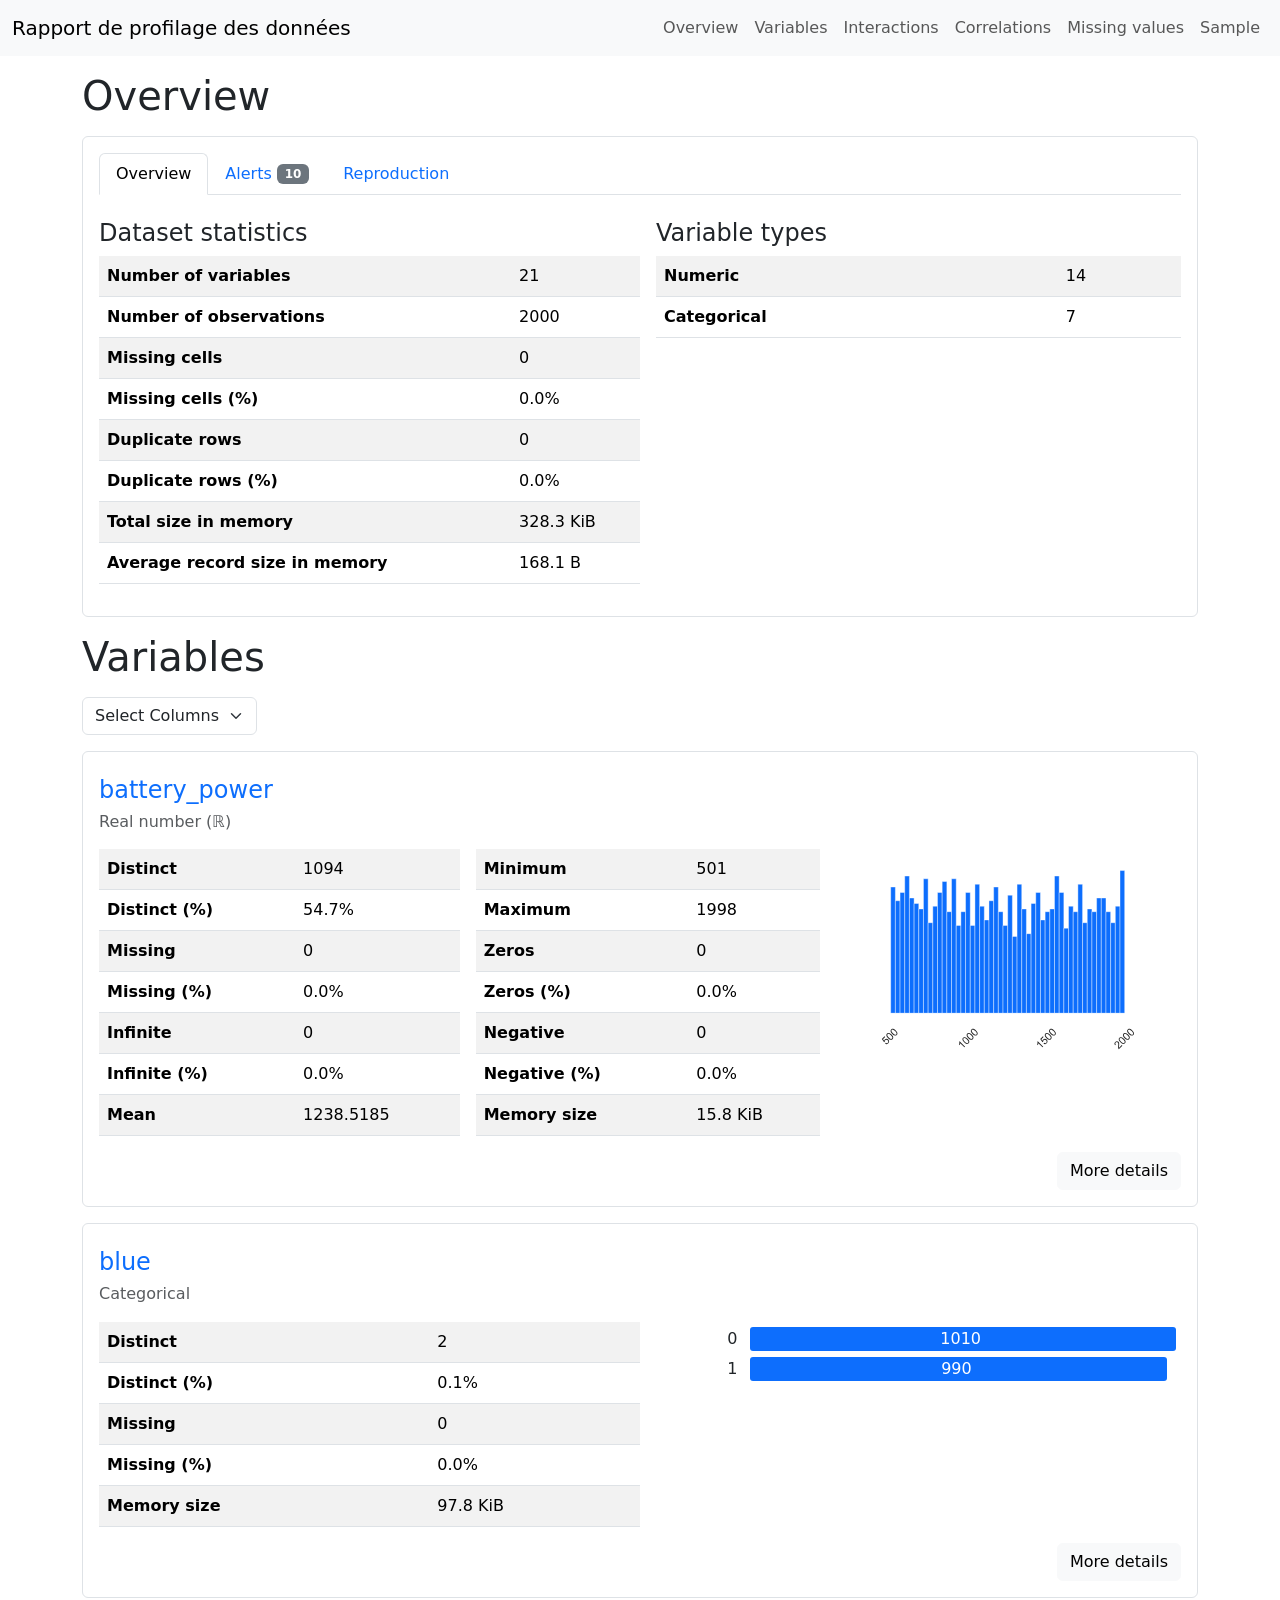
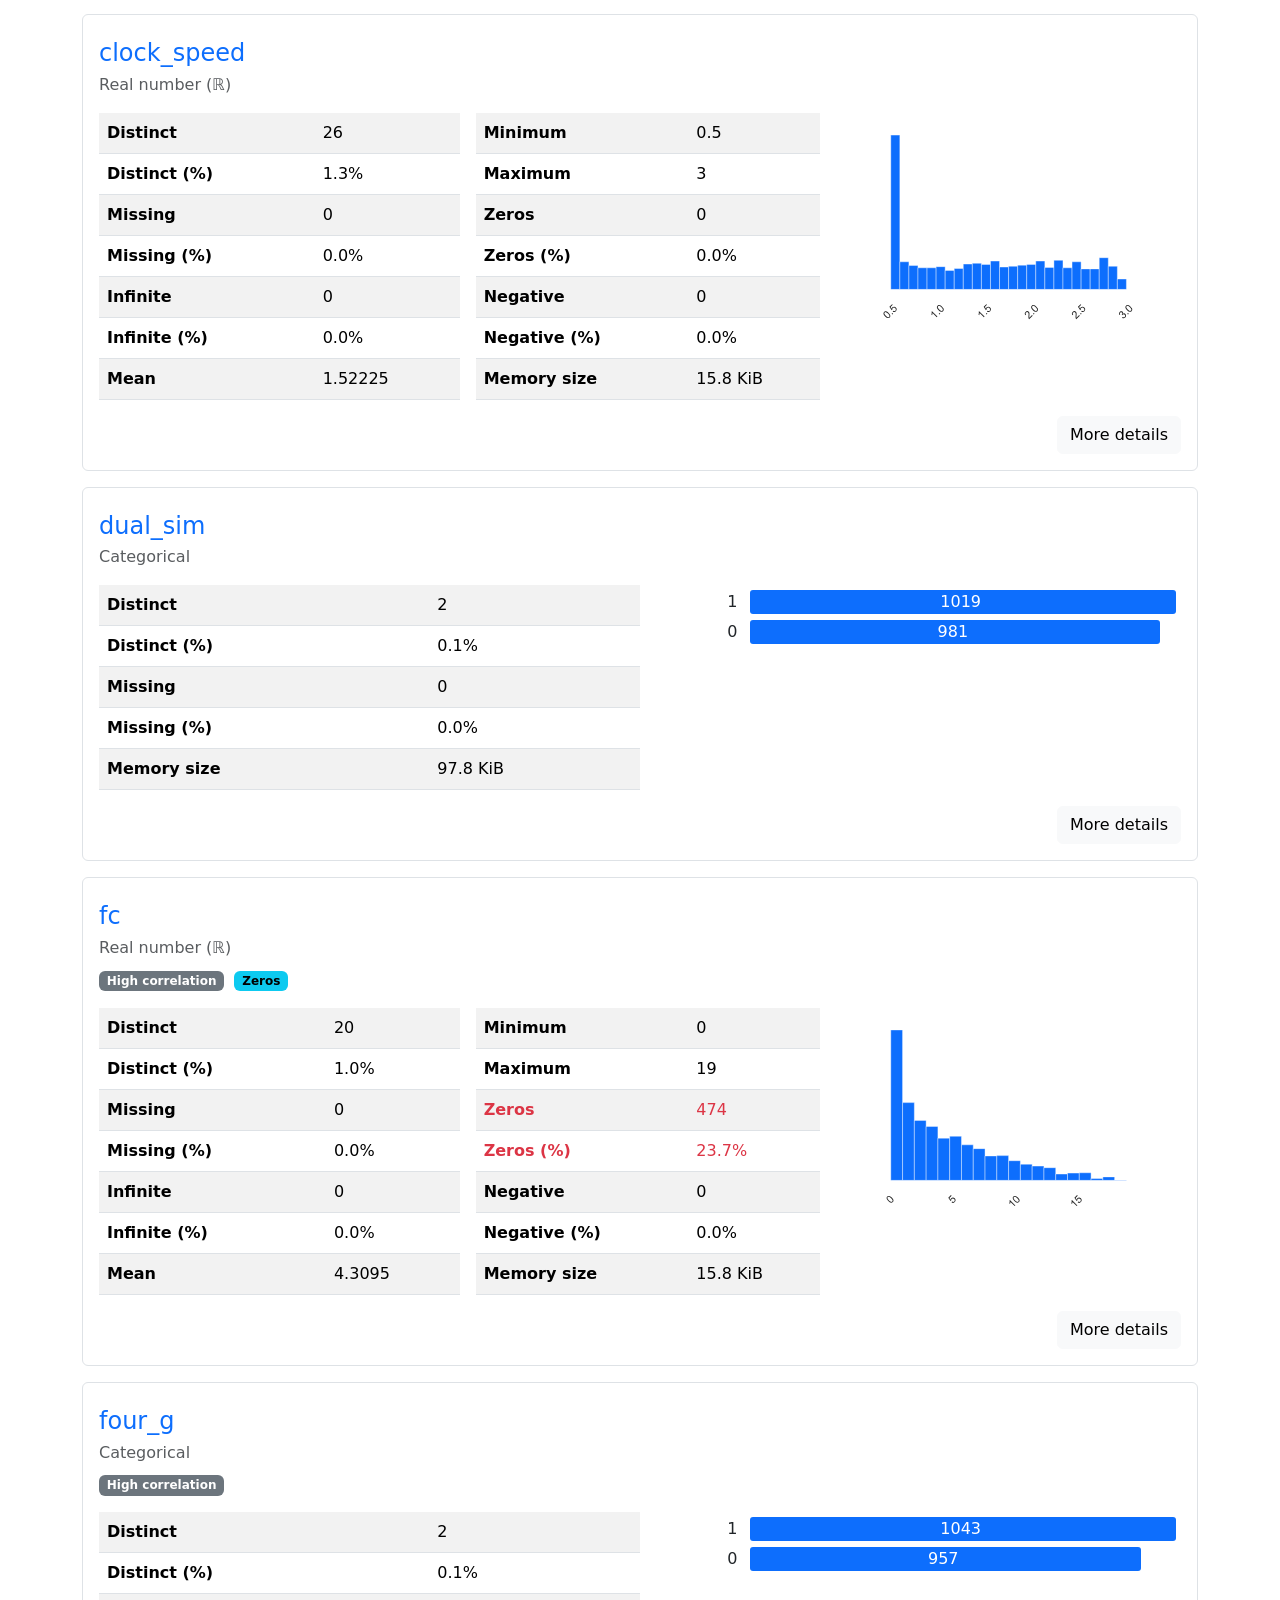
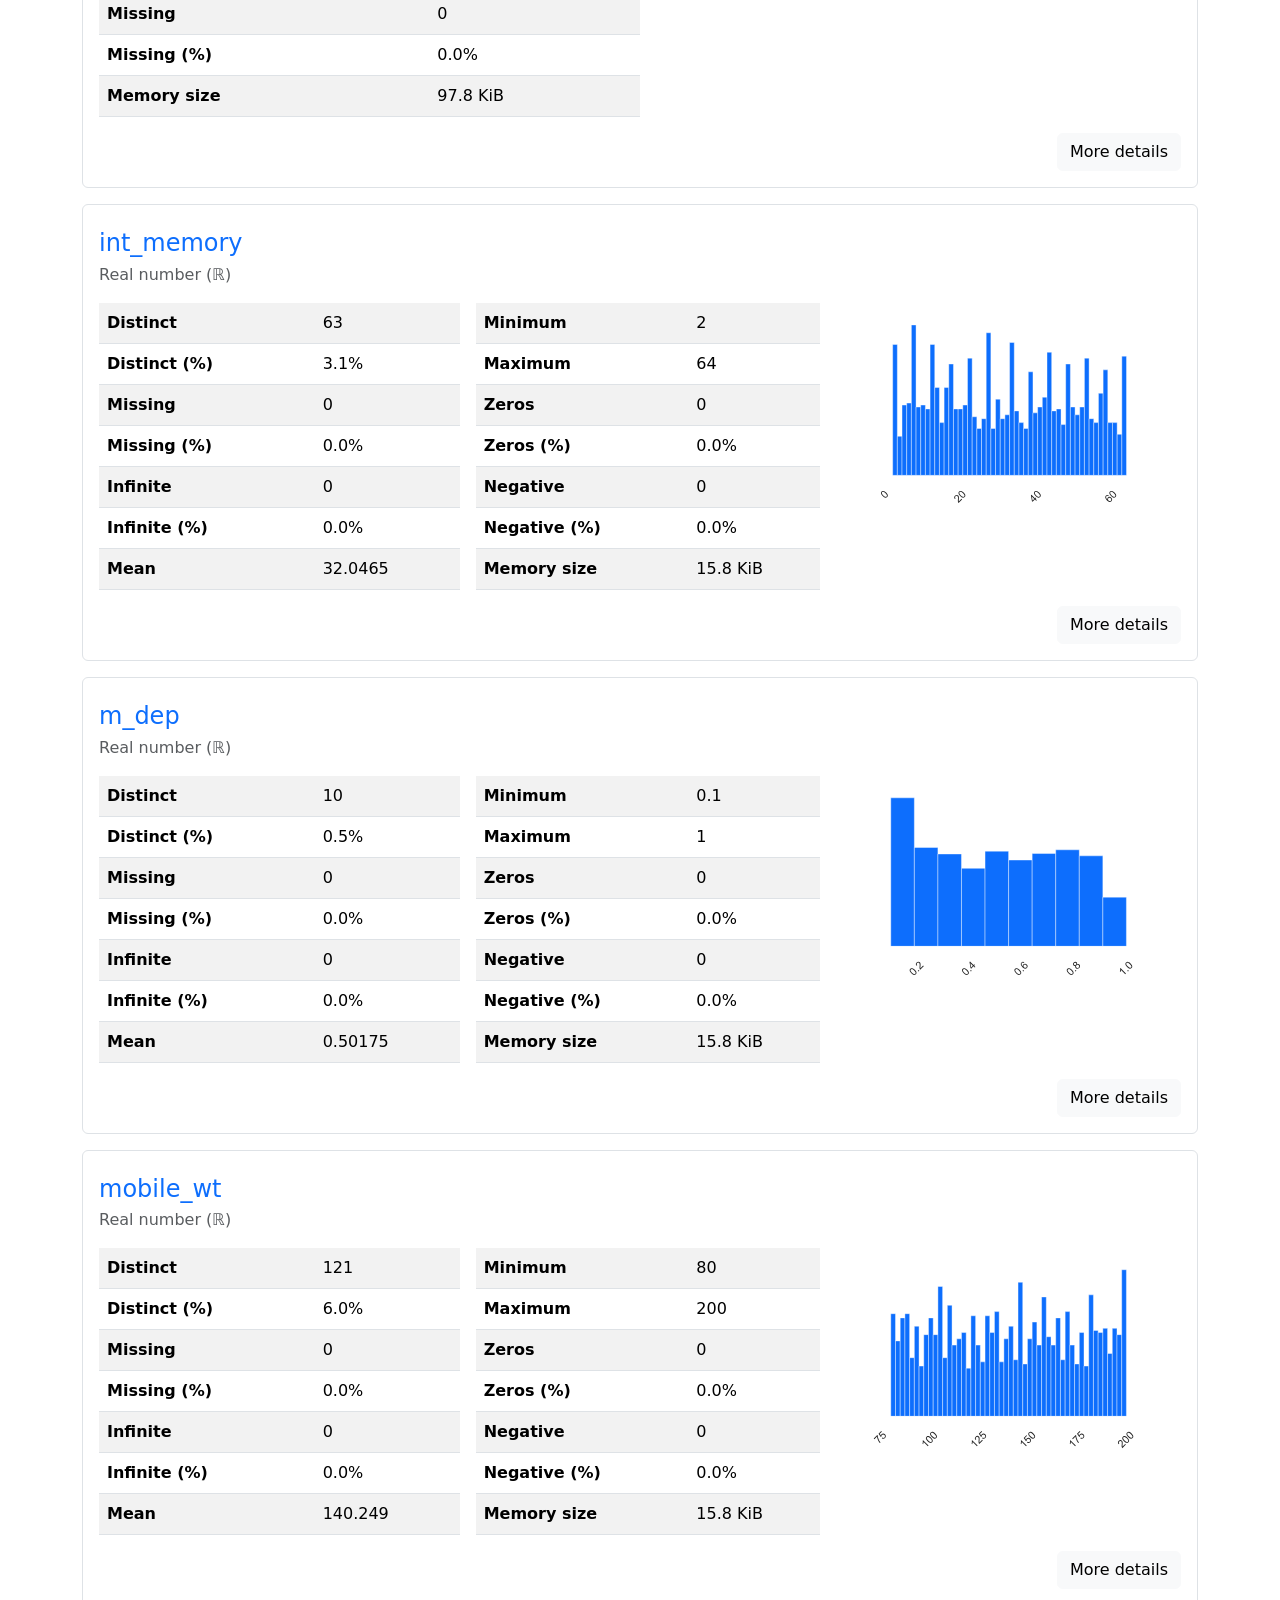
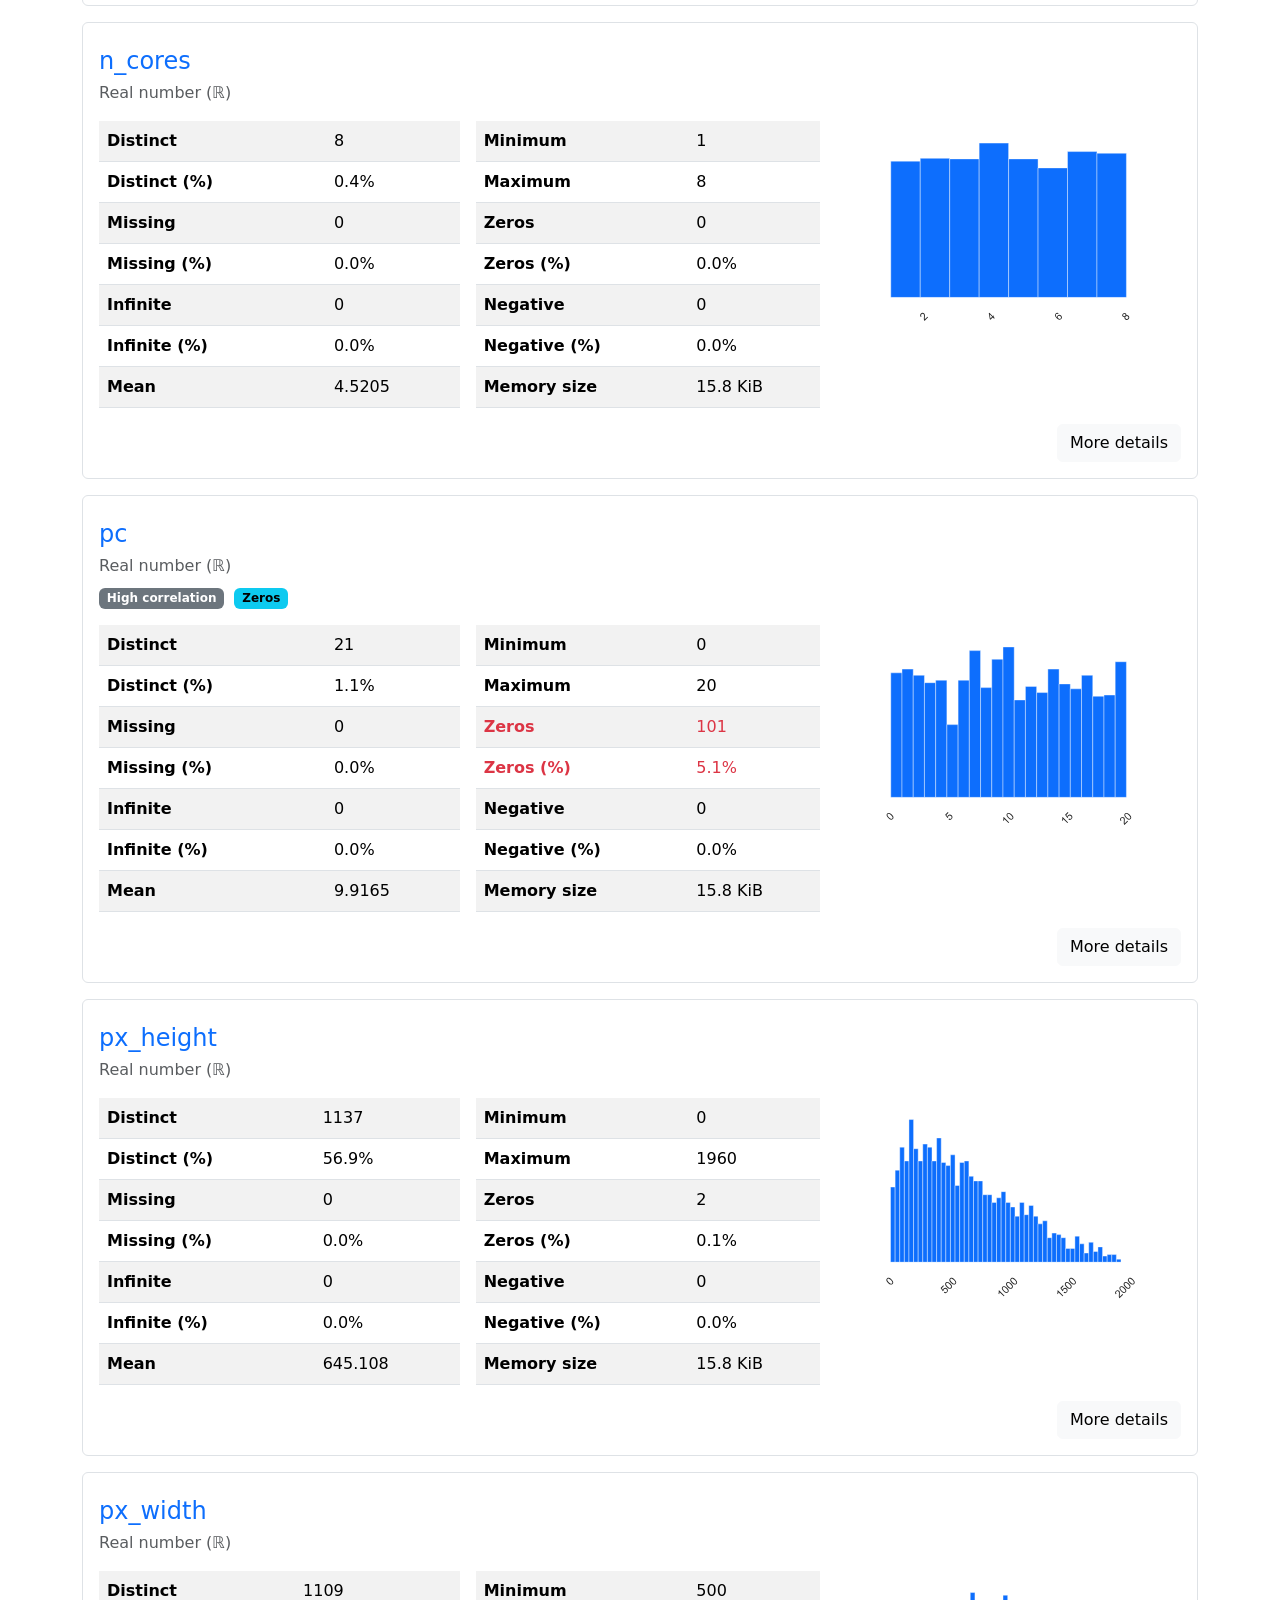
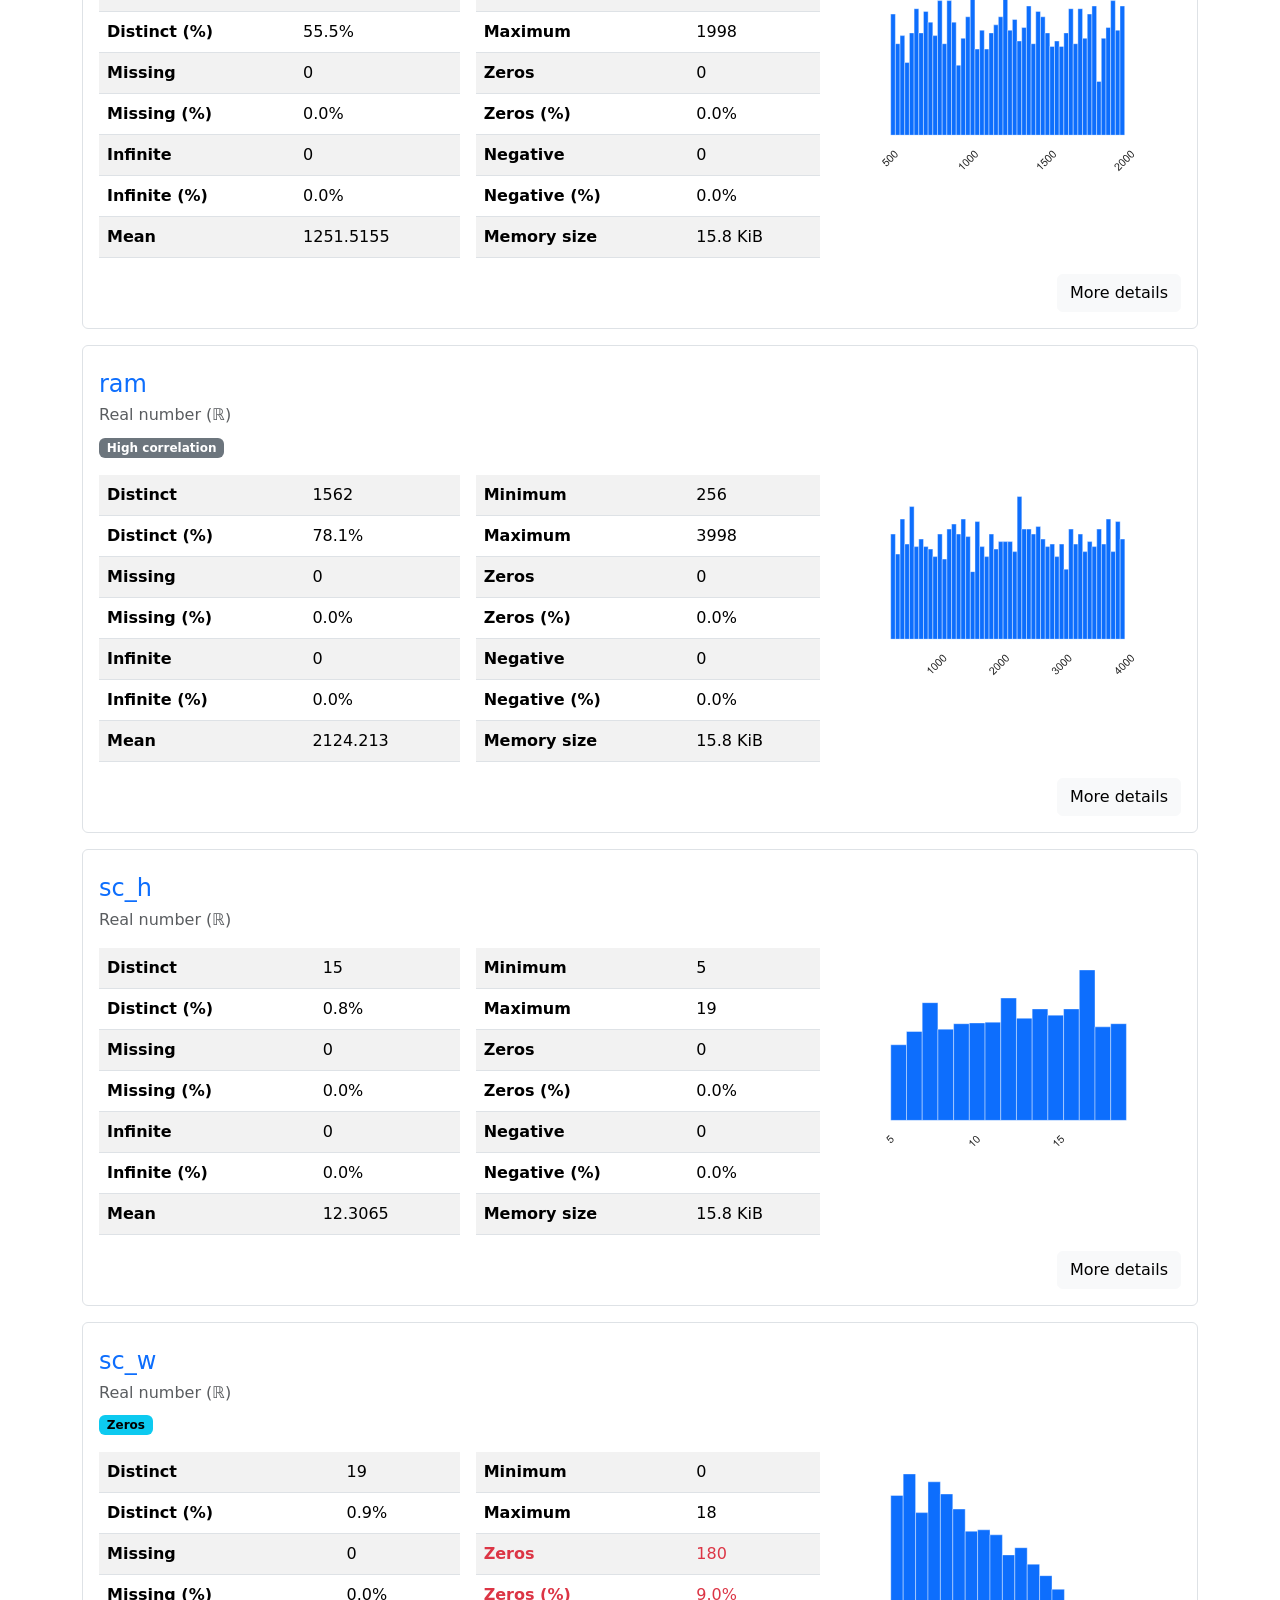
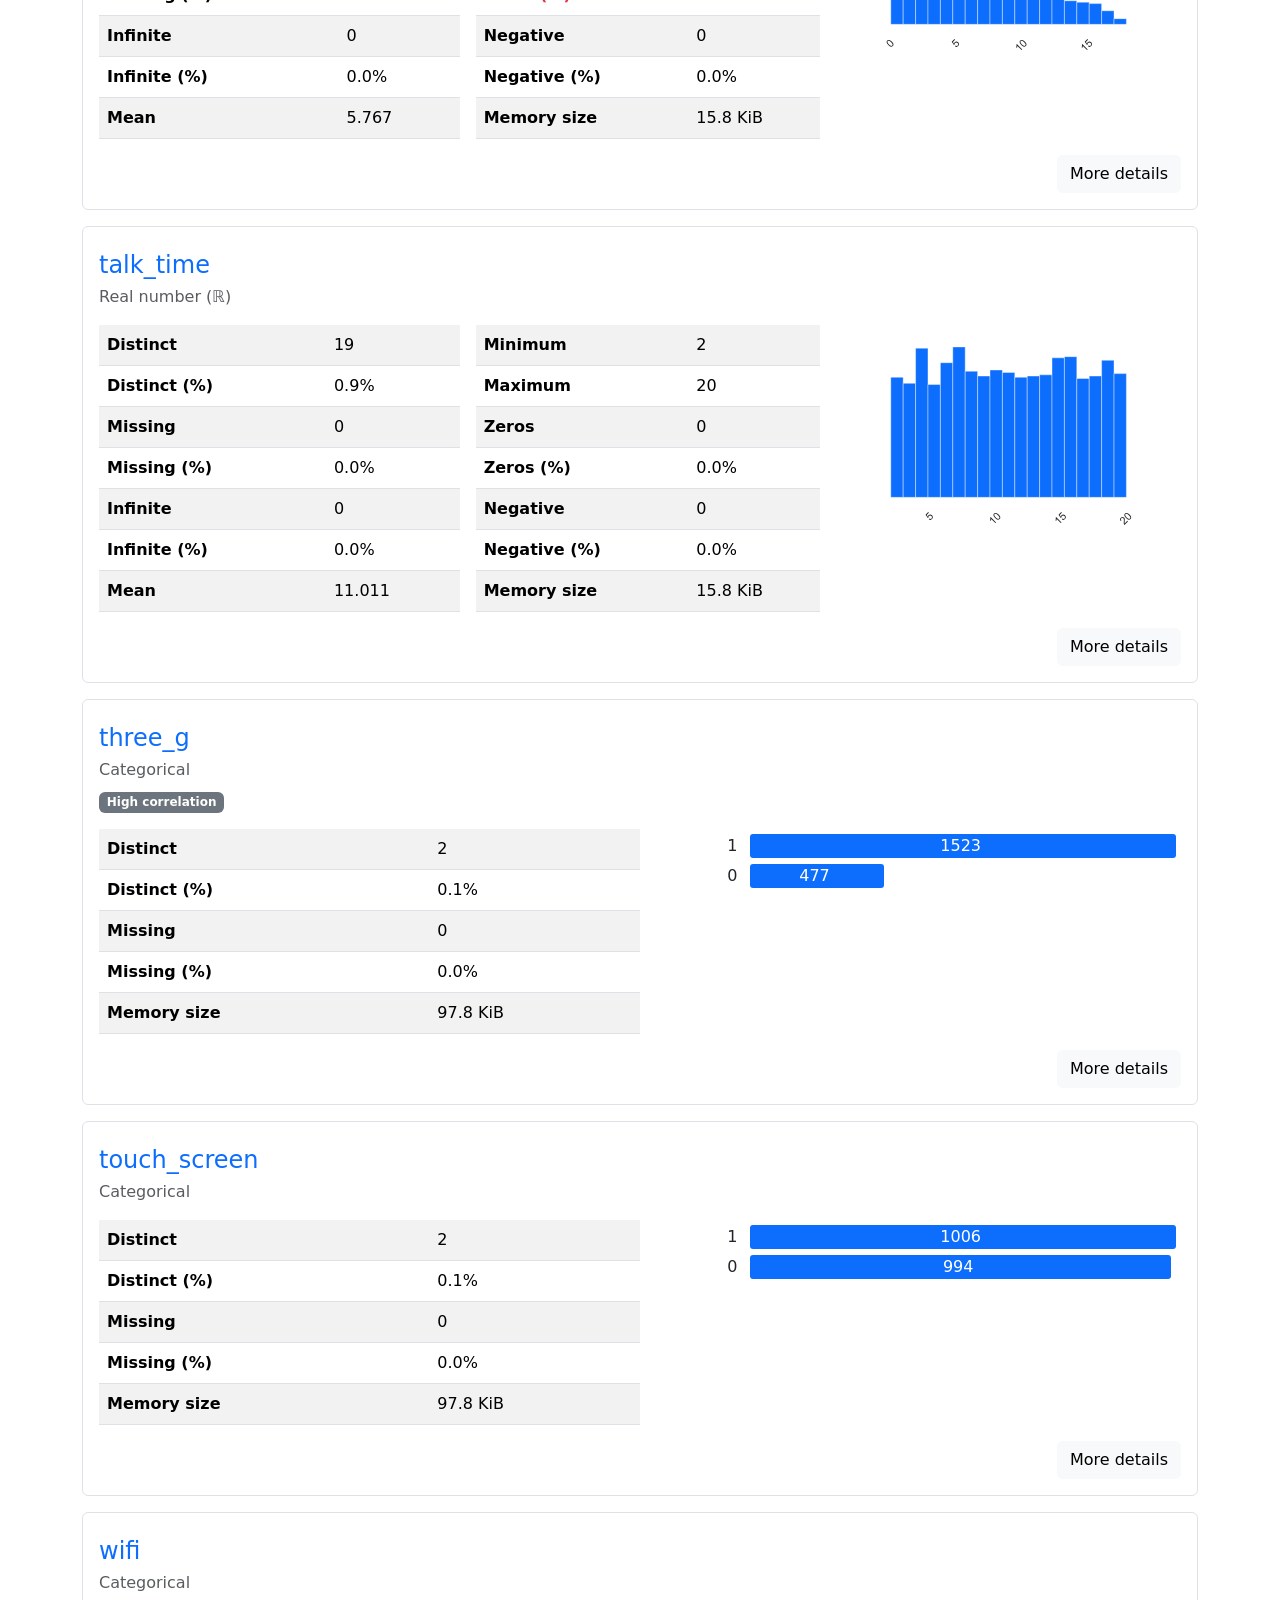
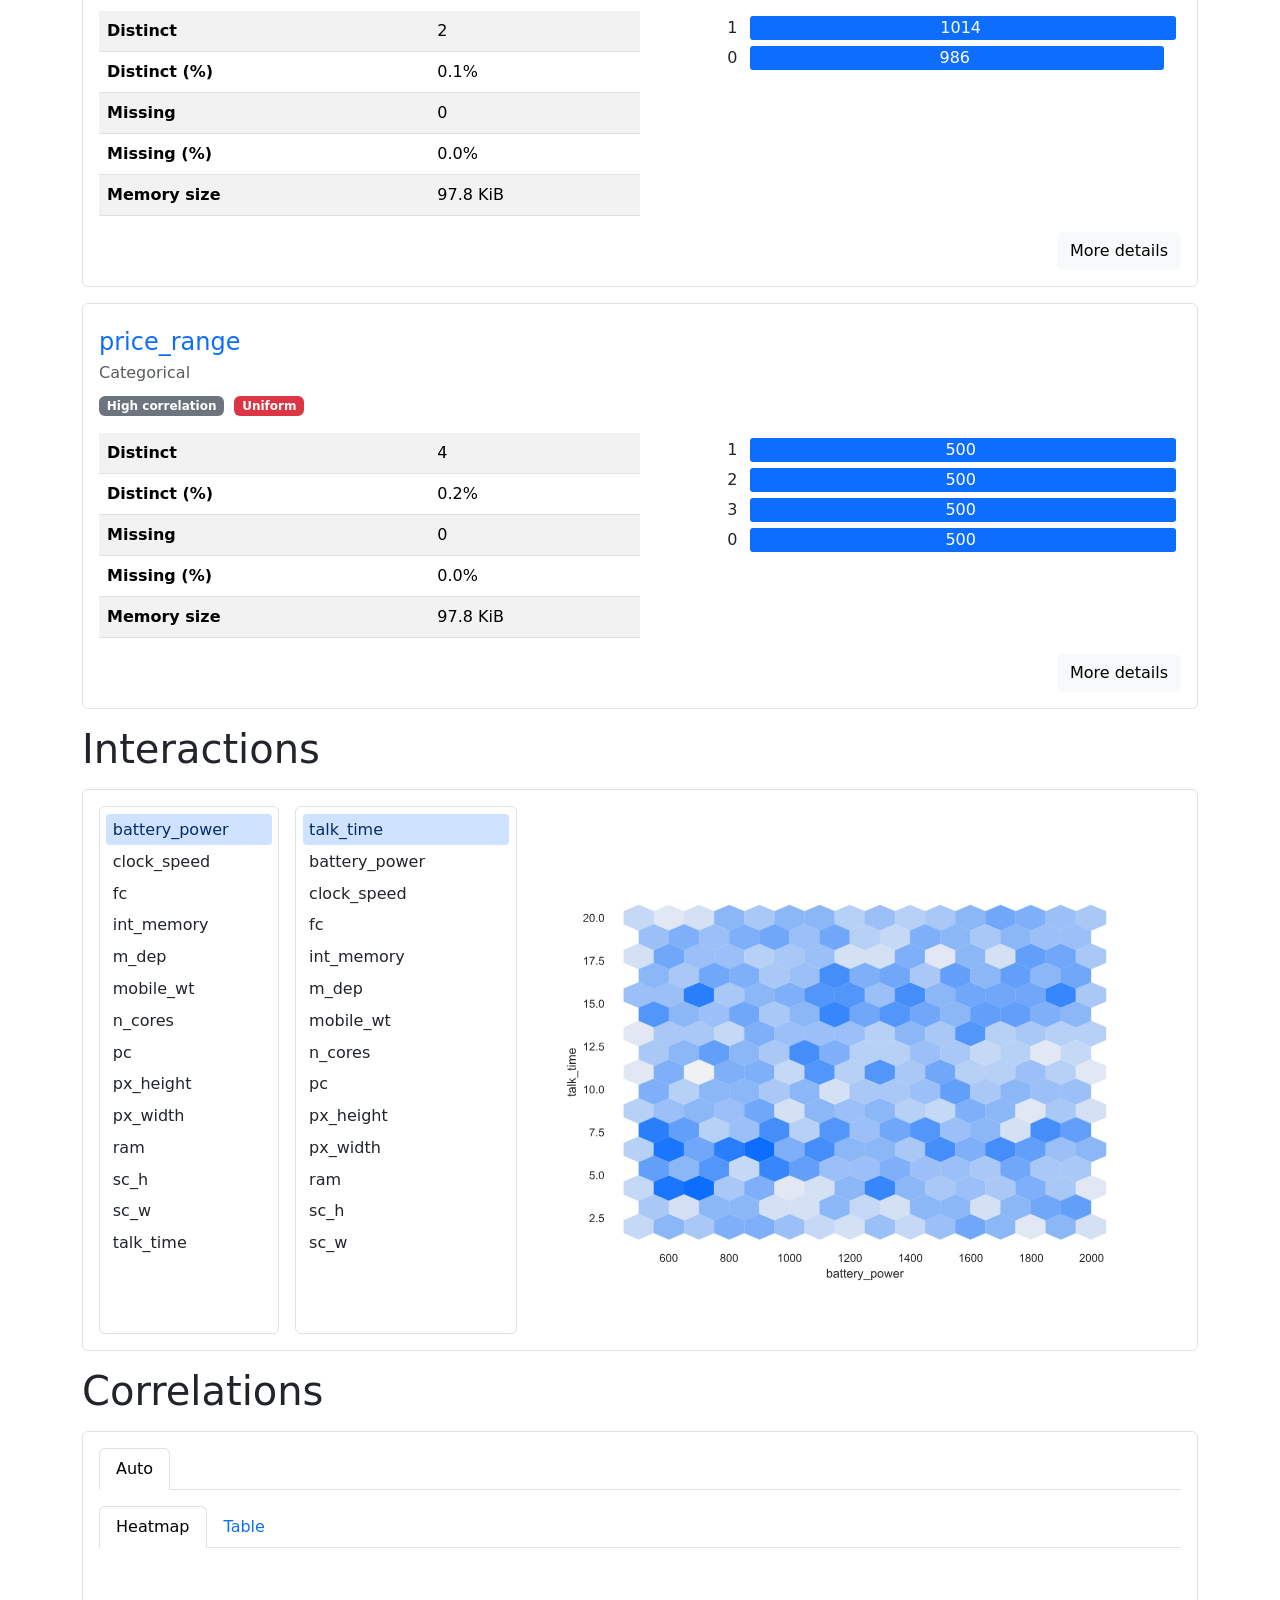
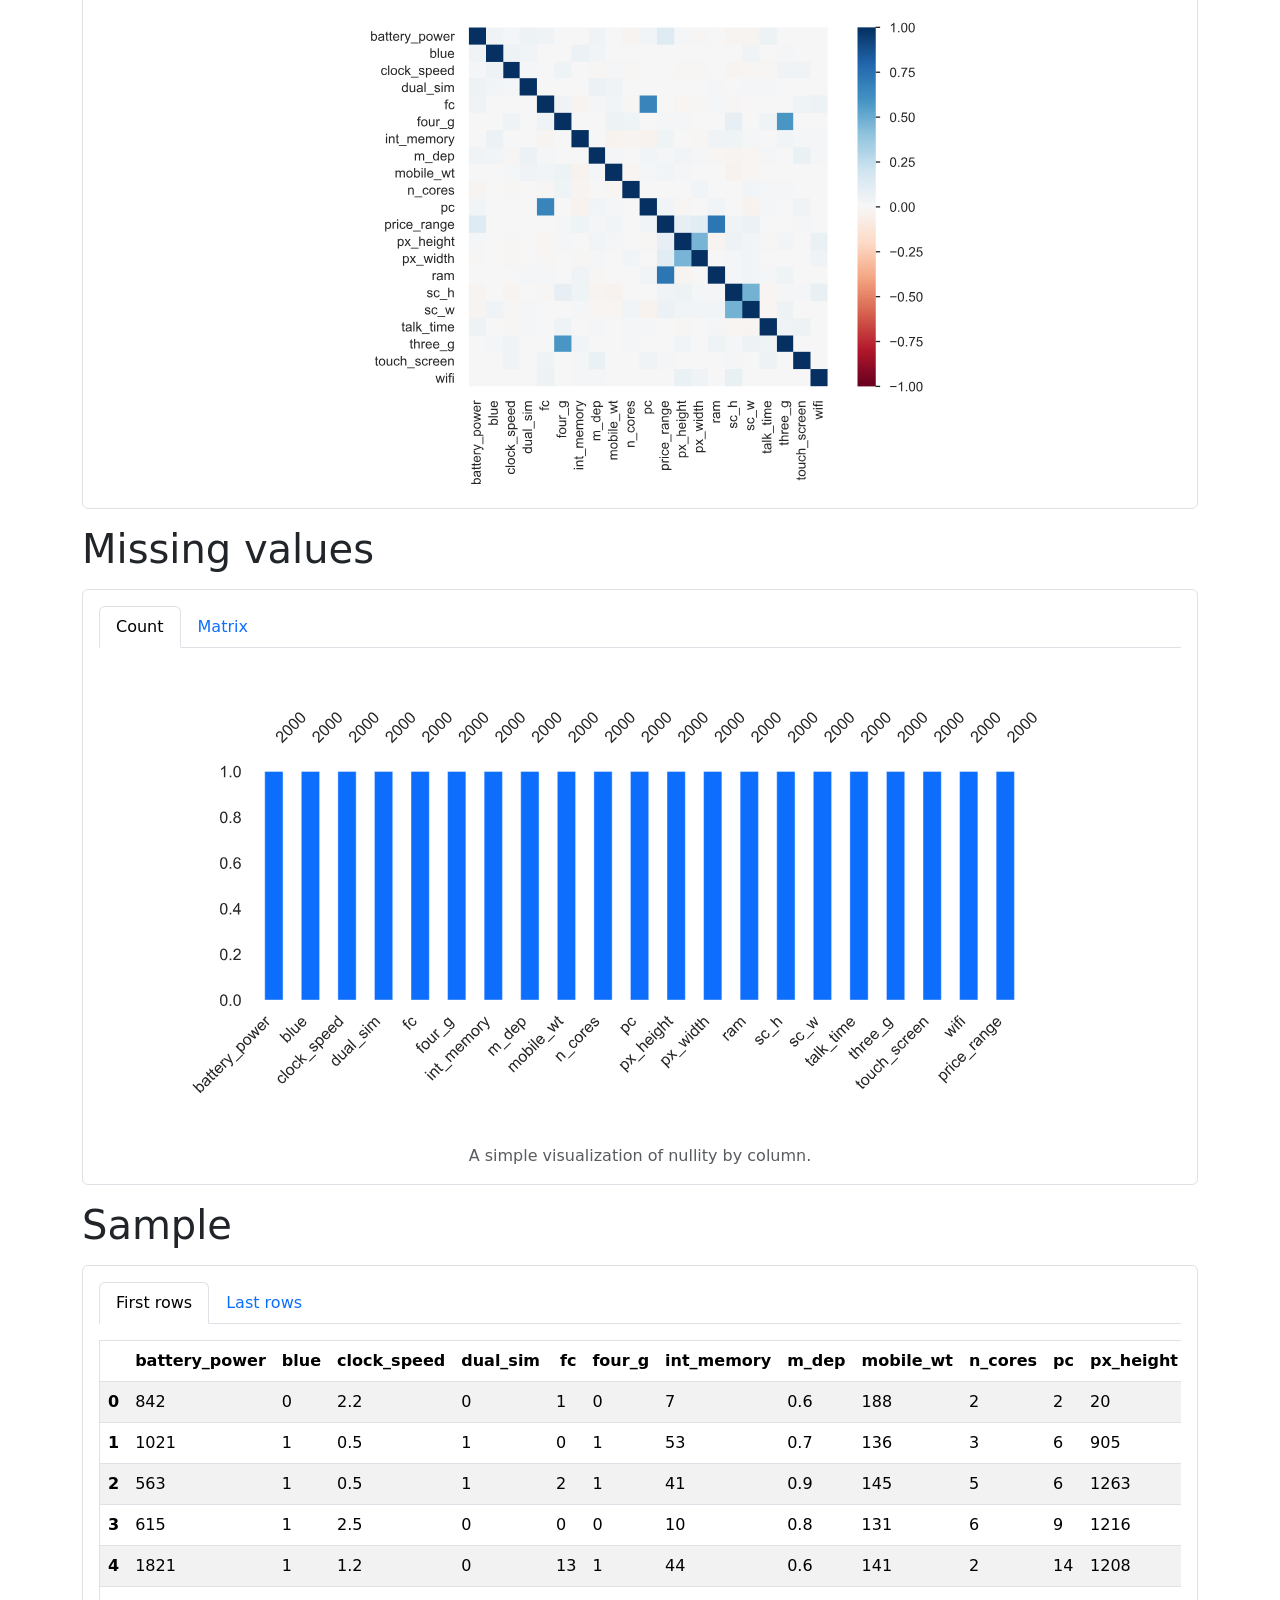
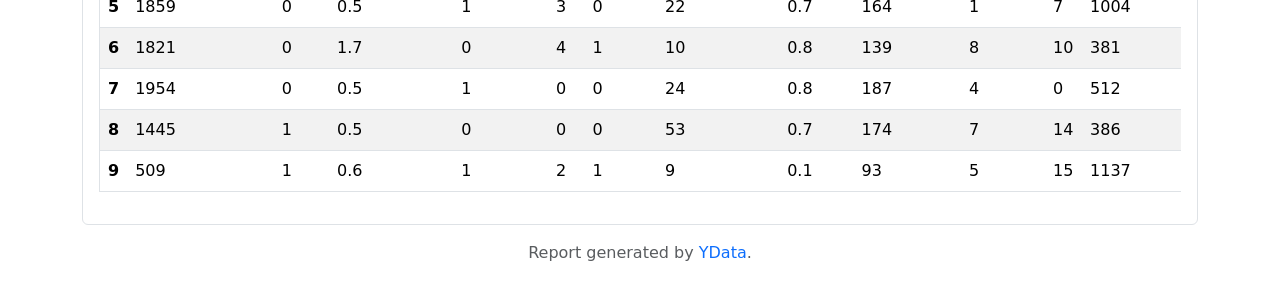
==== app/reports/profiling_report.html @ 9c6d09e3 "first commit" ====
<!doctype html><html lang=en><meta charset=utf-8><meta content="width=device-width,initial-scale=1,shrink-to-fit=no" name=viewport><meta content="Profile report generated by YData! Visit us at https://ydata.ai" name=description><meta content="YData and the open source community." name=author><meta content="YData Profiling v4.20.0" name=generator><meta content=https://github.com/Data-Centric-AI-Community/data-profiling name=url><meta content="2026-11-03 04:59:38.126163" name=date><title>Rapport de profilage des données</title><style>@charset "UTF-8";/*!
 * Bootstrap  v5.3.3 (https://getbootstrap.com/)
 * Copyright 2011-2024 The Bootstrap Authors
 * Licensed under MIT (https://github.com/twbs/bootstrap/blob/main/LICENSE)
 */:root,[data-bs-theme=light]{--bs-blue:#0d6efd;--bs-indigo:#6610f2;--bs-purple:#6f42c1;--bs-pink:#d63384;--bs-red:#dc3545;--bs-orange:#fd7e14;--bs-yellow:#ffc107;--bs-green:#198754;--bs-teal:#20c997;--bs-cyan:#0dcaf0;--bs-black:#000;--bs-white:#fff;--bs-gray:#6c757d;--bs-gray-dark:#343a40;--bs-gray-100:#f8f9fa;--bs-gray-200:#e9ecef;--bs-gray-300:#dee2e6;--bs-gray-400:#ced4da;--bs-gray-500:#adb5bd;--bs-gray-600:#6c757d;--bs-gray-700:#495057;--bs-gray-800:#343a40;--bs-gray-900:#212529;--bs-primary:#0d6efd;--bs-secondary:#6c757d;--bs-success:#198754;--bs-info:#0dcaf0;--bs-warning:#ffc107;--bs-danger:#dc3545;--bs-light:#f8f9fa;--bs-dark:#212529;--bs-primary-rgb:13,110,253;--bs-secondary-rgb:108,117,125;--bs-success-rgb:25,135,84;--bs-info-rgb:13,202,240;--bs-warning-rgb:255,193,7;--bs-danger-rgb:220,53,69;--bs-light-rgb:248,249,250;--bs-dark-rgb:33,37,41;--bs-primary-text-emphasis:#052c65;--bs-secondary-text-emphasis:#2b2f32;--bs-success-text-emphasis:#0a3622;--bs-info-text-emphasis:#055160;--bs-warning-text-emphasis:#664d03;--bs-danger-text-emphasis:#58151c;--bs-light-text-emphasis:#495057;--bs-dark-text-emphasis:#495057;--bs-primary-bg-subtle:#cfe2ff;--bs-secondary-bg-subtle:#e2e3e5;--bs-success-bg-subtle:#d1e7dd;--bs-info-bg-subtle:#cff4fc;--bs-warning-bg-subtle:#fff3cd;--bs-danger-bg-subtle:#f8d7da;--bs-light-bg-subtle:#fcfcfd;--bs-dark-bg-subtle:#ced4da;--bs-primary-border-subtle:#9ec5fe;--bs-secondary-border-subtle:#c4c8cb;--bs-success-border-subtle:#a3cfbb;--bs-info-border-subtle:#9eeaf9;--bs-warning-border-subtle:#ffe69c;--bs-danger-border-subtle:#f1aeb5;--bs-light-border-subtle:#e9ecef;--bs-dark-border-subtle:#adb5bd;--bs-white-rgb:255,255,255;--bs-black-rgb:0,0,0;--bs-font-sans-serif:system-ui,-apple-system,"Segoe UI",Roboto,"Helvetica Neue","Noto Sans","Liberation Sans",Arial,sans-serif,"Apple Color Emoji","Segoe UI Emoji","Segoe UI Symbol","Noto Color Emoji";--bs-font-monospace:SFMono-Regular,Menlo,Monaco,Consolas,"Liberation Mono","Courier New",monospace;--bs-gradient:linear-gradient(180deg, rgba(255, 255, 255, 0.15), rgba(255, 255, 255, 0));--bs-body-font-family:var(--bs-font-sans-serif);--bs-body-font-size:1rem;--bs-body-font-weight:400;--bs-body-line-height:1.5;--bs-body-color:#212529;--bs-body-color-rgb:33,37,41;--bs-body-bg:#fff;--bs-body-bg-rgb:255,255,255;--bs-emphasis-color:#000;--bs-emphasis-color-rgb:0,0,0;--bs-secondary-color:rgba(33, 37, 41, 0.75);--bs-secondary-color-rgb:33,37,41;--bs-secondary-bg:#e9ecef;--bs-secondary-bg-rgb:233,236,239;--bs-tertiary-color:rgba(33, 37, 41, 0.5);--bs-tertiary-color-rgb:33,37,41;--bs-tertiary-bg:#f8f9fa;--bs-tertiary-bg-rgb:248,249,250;--bs-heading-color:inherit;--bs-link-color:#0d6efd;--bs-link-color-rgb:13,110,253;--bs-link-decoration:underline;--bs-link-hover-color:#0a58ca;--bs-link-hover-color-rgb:10,88,202;--bs-code-color:#d63384;--bs-highlight-color:#212529;--bs-highlight-bg:#fff3cd;--bs-border-width:1px;--bs-border-style:solid;--bs-border-color:#dee2e6;--bs-border-color-translucent:rgba(0, 0, 0, 0.175);--bs-border-radius:0.375rem;--bs-border-radius-sm:0.25rem;--bs-border-radius-lg:0.5rem;--bs-border-radius-xl:1rem;--bs-border-radius-xxl:2rem;--bs-border-radius-2xl:var(--bs-border-radius-xxl);--bs-border-radius-pill:50rem;--bs-box-shadow:0 0.5rem 1rem rgba(0, 0, 0, 0.15);--bs-box-shadow-sm:0 0.125rem 0.25rem rgba(0, 0, 0, 0.075);--bs-box-shadow-lg:0 1rem 3rem rgba(0, 0, 0, 0.175);--bs-box-shadow-inset:inset 0 1px 2px rgba(0, 0, 0, 0.075);--bs-focus-ring-width:0.25rem;--bs-focus-ring-opacity:0.25;--bs-focus-ring-color:rgba(13, 110, 253, 0.25);--bs-form-valid-color:#198754;--bs-form-valid-border-color:#198754;--bs-form-invalid-color:#dc3545;--bs-form-invalid-border-color:#dc3545}[data-bs-theme=dark]{color-scheme:dark;--bs-body-color:#dee2e6;--bs-body-color-rgb:222,226,230;--bs-body-bg:#212529;--bs-body-bg-rgb:33,37,41;--bs-emphasis-color:#fff;--bs-emphasis-color-rgb:255,255,255;--bs-secondary-color:rgba(222, 226, 230, 0.75);--bs-secondary-color-rgb:222,226,230;--bs-secondary-bg:#343a40;--bs-secondary-bg-rgb:52,58,64;--bs-tertiary-color:rgba(222, 226, 230, 0.5);--bs-tertiary-color-rgb:222,226,230;--bs-tertiary-bg:#2b3035;--bs-tertiary-bg-rgb:43,48,53;--bs-primary-text-emphasis:#6ea8fe;--bs-secondary-text-emphasis:#a7acb1;--bs-success-text-emphasis:#75b798;--bs-info-text-emphasis:#6edff6;--bs-warning-text-emphasis:#ffda6a;--bs-danger-text-emphasis:#ea868f;--bs-light-text-emphasis:#f8f9fa;--bs-dark-text-emphasis:#dee2e6;--bs-primary-bg-subtle:#031633;--bs-secondary-bg-subtle:#161719;--bs-success-bg-subtle:#051b11;--bs-info-bg-subtle:#032830;--bs-warning-bg-subtle:#332701;--bs-danger-bg-subtle:#2c0b0e;--bs-light-bg-subtle:#343a40;--bs-dark-bg-subtle:#1a1d20;--bs-primary-border-subtle:#084298;--bs-secondary-border-subtle:#41464b;--bs-success-border-subtle:#0f5132;--bs-info-border-subtle:#087990;--bs-warning-border-subtle:#997404;--bs-danger-border-subtle:#842029;--bs-light-border-subtle:#495057;--bs-dark-border-subtle:#343a40;--bs-heading-color:inherit;--bs-link-color:#6ea8fe;--bs-link-hover-color:#8bb9fe;--bs-link-color-rgb:110,168,254;--bs-link-hover-color-rgb:139,185,254;--bs-code-color:#e685b5;--bs-highlight-color:#dee2e6;--bs-highlight-bg:#664d03;--bs-border-color:#495057;--bs-border-color-translucent:rgba(255, 255, 255, 0.15);--bs-form-valid-color:#75b798;--bs-form-valid-border-color:#75b798;--bs-form-invalid-color:#ea868f;--bs-form-invalid-border-color:#ea868f}*,::after,::before{box-sizing:border-box}@media (prefers-reduced-motion:no-preference){:root{scroll-behavior:smooth}}body{margin:0;font-family:var(--bs-body-font-family);font-size:var(--bs-body-font-size);font-weight:var(--bs-body-font-weight);line-height:var(--bs-body-line-height);color:var(--bs-body-color);text-align:var(--bs-body-text-align);background-color:var(--bs-body-bg);-webkit-text-size-adjust:100%;-webkit-tap-highlight-color:transparent}hr{margin:1rem 0;color:inherit;border:0;border-top:var(--bs-border-width) solid;opacity:.25}.h1,.h2,.h3,.h4,.h5,.h6,h1,h2,h3,h4,h5,h6{margin-top:0;margin-bottom:.5rem;font-weight:500;line-height:1.2;color:var(--bs-heading-color)}.h1,h1{font-size:calc(1.375rem + 1.5vw)}@media (min-width:1200px){.h1,h1{font-size:2.5rem}}.h2,h2{font-size:calc(1.325rem + .9vw)}@media (min-width:1200px){.h2,h2{font-size:2rem}}.h3,h3{font-size:calc(1.3rem + .6vw)}@media (min-width:1200px){.h3,h3{font-size:1.75rem}}.h4,h4{font-size:calc(1.275rem + .3vw)}@media (min-width:1200px){.h4,h4{font-size:1.5rem}}.h5,h5{font-size:1.25rem}.h6,h6{font-size:1rem}p{margin-top:0;margin-bottom:1rem}abbr[title]{-webkit-text-decoration:underline dotted;text-decoration:underline dotted;cursor:help;-webkit-text-decoration-skip-ink:none;text-decoration-skip-ink:none}address{margin-bottom:1rem;font-style:normal;line-height:inherit}ol,ul{padding-left:2rem}dl,ol,ul{margin-top:0;margin-bottom:1rem}ol ol,ol ul,ul ol,ul ul{margin-bottom:0}dt{font-weight:700}dd{margin-bottom:.5rem;margin-left:0}blockquote{margin:0 0 1rem}b,strong{font-weight:bolder}.small,small{font-size:.875em}.mark,mark{padding:.1875em;color:var(--bs-highlight-color);background-color:var(--bs-highlight-bg)}sub,sup{position:relative;font-size:.75em;line-height:0;vertical-align:baseline}sub{bottom:-.25em}sup{top:-.5em}a{color:rgba(var(--bs-link-color-rgb),var(--bs-link-opacity,1));text-decoration:underline}a:hover{--bs-link-color-rgb:var(--bs-link-hover-color-rgb)}a:not([href]):not([class]),a:not([href]):not([class]):hover{color:inherit;text-decoration:none}code,kbd,pre,samp{font-family:var(--bs-font-monospace);font-size:1em}pre{display:block;margin-top:0;margin-bottom:1rem;overflow:auto;font-size:.875em}pre code{font-size:inherit;color:inherit;word-break:normal}code{font-size:.875em;color:var(--bs-code-color);word-wrap:break-word}a>code{color:inherit}kbd{padding:.1875rem .375rem;font-size:.875em;color:var(--bs-body-bg);background-color:var(--bs-body-color);border-radius:.25rem}kbd kbd{padding:0;font-size:1em}figure{margin:0 0 1rem}img,svg{vertical-align:middle}table{caption-side:bottom;border-collapse:collapse}caption{padding-top:.5rem;padding-bottom:.5rem;color:var(--bs-secondary-color);text-align:left}th{text-align:inherit;text-align:-webkit-match-parent}tbody,td,tfoot,th,thead,tr{border-color:inherit;border-style:solid;border-width:0}label{display:inline-block}button{border-radius:0}button:focus:not(:focus-visible){outline:0}button,input,optgroup,select,textarea{margin:0;font-family:inherit;font-size:inherit;line-height:inherit}button,select{text-transform:none}[role=button]{cursor:pointer}select{word-wrap:normal}select:disabled{opacity:1}[list]:not([type=date]):not([type=datetime-local]):not([type=month]):not([type=week]):not([type=time])::-webkit-calendar-picker-indicator{display:none!important}[type=button],[type=reset],[type=submit],button{-webkit-appearance:button}[type=button]:not(:disabled),[type=reset]:not(:disabled),[type=submit]:not(:disabled),button:not(:disabled){cursor:pointer}::-moz-focus-inner{padding:0;border-style:none}textarea{resize:vertical}fieldset{min-width:0;padding:0;margin:0;border:0}legend{float:left;width:100%;padding:0;margin-bottom:.5rem;font-size:calc(1.275rem + .3vw);line-height:inherit}@media (min-width:1200px){legend{font-size:1.5rem}}legend+*{clear:left}::-webkit-datetime-edit-day-field,::-webkit-datetime-edit-fields-wrapper,::-webkit-datetime-edit-hour-field,::-webkit-datetime-edit-minute,::-webkit-datetime-edit-month-field,::-webkit-datetime-edit-text,::-webkit-datetime-edit-year-field{padding:0}::-webkit-inner-spin-button{height:auto}[type=search]{-webkit-appearance:textfield;outline-offset:-2px}::-webkit-search-decoration{-webkit-appearance:none}::-webkit-color-swatch-wrapper{padding:0}::-webkit-file-upload-button{font:inherit;-webkit-appearance:button}::file-selector-button{font:inherit;-webkit-appearance:button}output{display:inline-block}iframe{border:0}summary{display:list-item;cursor:pointer}progress{vertical-align:baseline}[hidden]{display:none!important}.lead{font-size:1.25rem;font-weight:300}.display-1{font-size:calc(1.625rem + 4.5vw);font-weight:300;line-height:1.2}@media (min-width:1200px){.display-1{font-size:5rem}}.display-2{font-size:calc(1.575rem + 3.9vw);font-weight:300;line-height:1.2}@media (min-width:1200px){.display-2{font-size:4.5rem}}.display-3{font-size:calc(1.525rem + 3.3vw);font-weight:300;line-height:1.2}@media (min-width:1200px){.display-3{font-size:4rem}}.display-4{font-size:calc(1.475rem + 2.7vw);font-weight:300;line-height:1.2}@media (min-width:1200px){.display-4{font-size:3.5rem}}.display-5{font-size:calc(1.425rem + 2.1vw);font-weight:300;line-height:1.2}@media (min-width:1200px){.display-5{font-size:3rem}}.display-6{font-size:calc(1.375rem + 1.5vw);font-weight:300;line-height:1.2}@media (min-width:1200px){.display-6{font-size:2.5rem}}.list-unstyled{padding-left:0;list-style:none}.list-inline{padding-left:0;list-style:none}.list-inline-item{display:inline-block}.list-inline-item:not(:last-child){margin-right:.5rem}.initialism{font-size:.875em;text-transform:uppercase}.blockquote{margin-bottom:1rem;font-size:1.25rem}.blockquote>:last-child{margin-bottom:0}.blockquote-footer{margin-top:-1rem;margin-bottom:1rem;font-size:.875em;color:#6c757d}.blockquote-footer::before{content:"— "}.img-fluid{max-width:100%;height:auto}.img-thumbnail{padding:.25rem;background-color:var(--bs-body-bg);border:var(--bs-border-width) solid var(--bs-border-color);border-radius:var(--bs-border-radius);max-width:100%;height:auto}.figure{display:inline-block}.figure-img{margin-bottom:.5rem;line-height:1}.figure-caption{font-size:.875em;color:var(--bs-secondary-color)}.container,.container-fluid,.container-lg,.container-md,.container-sm,.container-xl,.container-xxl{--bs-gutter-x:1.5rem;--bs-gutter-y:0;width:100%;padding-right:calc(var(--bs-gutter-x) * .5);padding-left:calc(var(--bs-gutter-x) * .5);margin-right:auto;margin-left:auto}@media (min-width:576px){.container,.container-sm{max-width:540px}}@media (min-width:768px){.container,.container-md,.container-sm{max-width:720px}}@media (min-width:992px){.container,.container-lg,.container-md,.container-sm{max-width:960px}}@media (min-width:1200px){.container,.container-lg,.container-md,.container-sm,.container-xl{max-width:1140px}}@media (min-width:1400px){.container,.container-lg,.container-md,.container-sm,.container-xl,.container-xxl{max-width:1320px}}:root{--bs-breakpoint-xs:0;--bs-breakpoint-sm:576px;--bs-breakpoint-md:768px;--bs-breakpoint-lg:992px;--bs-breakpoint-xl:1200px;--bs-breakpoint-xxl:1400px}.row{--bs-gutter-x:1.5rem;--bs-gutter-y:0;display:flex;flex-wrap:wrap;margin-top:calc(-1 * var(--bs-gutter-y));margin-right:calc(-.5 * var(--bs-gutter-x));margin-left:calc(-.5 * var(--bs-gutter-x))}.row>*{flex-shrink:0;width:100%;max-width:100%;padding-right:calc(var(--bs-gutter-x) * .5);padding-left:calc(var(--bs-gutter-x) * .5);margin-top:var(--bs-gutter-y)}.col{flex:1 0 0%}.row-cols-auto>*{flex:0 0 auto;width:auto}.row-cols-1>*{flex:0 0 auto;width:100%}.row-cols-2>*{flex:0 0 auto;width:50%}.row-cols-3>*{flex:0 0 auto;width:33.33333333%}.row-cols-4>*{flex:0 0 auto;width:25%}.row-cols-5>*{flex:0 0 auto;width:20%}.row-cols-6>*{flex:0 0 auto;width:16.66666667%}.col-auto{flex:0 0 auto;width:auto}.col-1{flex:0 0 auto;width:8.33333333%}.col-2{flex:0 0 auto;width:16.66666667%}.col-3{flex:0 0 auto;width:25%}.col-4{flex:0 0 auto;width:33.33333333%}.col-5{flex:0 0 auto;width:41.66666667%}.col-6{flex:0 0 auto;width:50%}.col-7{flex:0 0 auto;width:58.33333333%}.col-8{flex:0 0 auto;width:66.66666667%}.col-9{flex:0 0 auto;width:75%}.col-10{flex:0 0 auto;width:83.33333333%}.col-11{flex:0 0 auto;width:91.66666667%}.col-12{flex:0 0 auto;width:100%}.offset-1{margin-left:8.33333333%}.offset-2{margin-left:16.66666667%}.offset-3{margin-left:25%}.offset-4{margin-left:33.33333333%}.offset-5{margin-left:41.66666667%}.offset-6{margin-left:50%}.offset-7{margin-left:58.33333333%}.offset-8{margin-left:66.66666667%}.offset-9{margin-left:75%}.offset-10{margin-left:83.33333333%}.offset-11{margin-left:91.66666667%}.g-0,.gx-0{--bs-gutter-x:0}.g-0,.gy-0{--bs-gutter-y:0}.g-1,.gx-1{--bs-gutter-x:0.25rem}.g-1,.gy-1{--bs-gutter-y:0.25rem}.g-2,.gx-2{--bs-gutter-x:0.5rem}.g-2,.gy-2{--bs-gutter-y:0.5rem}.g-3,.gx-3{--bs-gutter-x:1rem}.g-3,.gy-3{--bs-gutter-y:1rem}.g-4,.gx-4{--bs-gutter-x:1.5rem}.g-4,.gy-4{--bs-gutter-y:1.5rem}.g-5,.gx-5{--bs-gutter-x:3rem}.g-5,.gy-5{--bs-gutter-y:3rem}@media (min-width:576px){.col-sm{flex:1 0 0%}.row-cols-sm-auto>*{flex:0 0 auto;width:auto}.row-cols-sm-1>*{flex:0 0 auto;width:100%}.row-cols-sm-2>*{flex:0 0 auto;width:50%}.row-cols-sm-3>*{flex:0 0 auto;width:33.33333333%}.row-cols-sm-4>*{flex:0 0 auto;width:25%}.row-cols-sm-5>*{flex:0 0 auto;width:20%}.row-cols-sm-6>*{flex:0 0 auto;width:16.66666667%}.col-sm-auto{flex:0 0 auto;width:auto}.col-sm-1{flex:0 0 auto;width:8.33333333%}.col-sm-2{flex:0 0 auto;width:16.66666667%}.col-sm-3{flex:0 0 auto;width:25%}.col-sm-4{flex:0 0 auto;width:33.33333333%}.col-sm-5{flex:0 0 auto;width:41.66666667%}.col-sm-6{flex:0 0 auto;width:50%}.col-sm-7{flex:0 0 auto;width:58.33333333%}.col-sm-8{flex:0 0 auto;width:66.66666667%}.col-sm-9{flex:0 0 auto;width:75%}.col-sm-10{flex:0 0 auto;width:83.33333333%}.col-sm-11{flex:0 0 auto;width:91.66666667%}.col-sm-12{flex:0 0 auto;width:100%}.offset-sm-0{margin-left:0}.offset-sm-1{margin-left:8.33333333%}.offset-sm-2{margin-left:16.66666667%}.offset-sm-3{margin-left:25%}.offset-sm-4{margin-left:33.33333333%}.offset-sm-5{margin-left:41.66666667%}.offset-sm-6{margin-left:50%}.offset-sm-7{margin-left:58.33333333%}.offset-sm-8{margin-left:66.66666667%}.offset-sm-9{margin-left:75%}.offset-sm-10{margin-left:83.33333333%}.offset-sm-11{margin-left:91.66666667%}.g-sm-0,.gx-sm-0{--bs-gutter-x:0}.g-sm-0,.gy-sm-0{--bs-gutter-y:0}.g-sm-1,.gx-sm-1{--bs-gutter-x:0.25rem}.g-sm-1,.gy-sm-1{--bs-gutter-y:0.25rem}.g-sm-2,.gx-sm-2{--bs-gutter-x:0.5rem}.g-sm-2,.gy-sm-2{--bs-gutter-y:0.5rem}.g-sm-3,.gx-sm-3{--bs-gutter-x:1rem}.g-sm-3,.gy-sm-3{--bs-gutter-y:1rem}.g-sm-4,.gx-sm-4{--bs-gutter-x:1.5rem}.g-sm-4,.gy-sm-4{--bs-gutter-y:1.5rem}.g-sm-5,.gx-sm-5{--bs-gutter-x:3rem}.g-sm-5,.gy-sm-5{--bs-gutter-y:3rem}}@media (min-width:768px){.col-md{flex:1 0 0%}.row-cols-md-auto>*{flex:0 0 auto;width:auto}.row-cols-md-1>*{flex:0 0 auto;width:100%}.row-cols-md-2>*{flex:0 0 auto;width:50%}.row-cols-md-3>*{flex:0 0 auto;width:33.33333333%}.row-cols-md-4>*{flex:0 0 auto;width:25%}.row-cols-md-5>*{flex:0 0 auto;width:20%}.row-cols-md-6>*{flex:0 0 auto;width:16.66666667%}.col-md-auto{flex:0 0 auto;width:auto}.col-md-1{flex:0 0 auto;width:8.33333333%}.col-md-2{flex:0 0 auto;width:16.66666667%}.col-md-3{flex:0 0 auto;width:25%}.col-md-4{flex:0 0 auto;width:33.33333333%}.col-md-5{flex:0 0 auto;width:41.66666667%}.col-md-6{flex:0 0 auto;width:50%}.col-md-7{flex:0 0 auto;width:58.33333333%}.col-md-8{flex:0 0 auto;width:66.66666667%}.col-md-9{flex:0 0 auto;width:75%}.col-md-10{flex:0 0 auto;width:83.33333333%}.col-md-11{flex:0 0 auto;width:91.66666667%}.col-md-12{flex:0 0 auto;width:100%}.offset-md-0{margin-left:0}.offset-md-1{margin-left:8.33333333%}.offset-md-2{margin-left:16.66666667%}.offset-md-3{margin-left:25%}.offset-md-4{margin-left:33.33333333%}.offset-md-5{margin-left:41.66666667%}.offset-md-6{margin-left:50%}.offset-md-7{margin-left:58.33333333%}.offset-md-8{margin-left:66.66666667%}.offset-md-9{margin-left:75%}.offset-md-10{margin-left:83.33333333%}.offset-md-11{margin-left:91.66666667%}.g-md-0,.gx-md-0{--bs-gutter-x:0}.g-md-0,.gy-md-0{--bs-gutter-y:0}.g-md-1,.gx-md-1{--bs-gutter-x:0.25rem}.g-md-1,.gy-md-1{--bs-gutter-y:0.25rem}.g-md-2,.gx-md-2{--bs-gutter-x:0.5rem}.g-md-2,.gy-md-2{--bs-gutter-y:0.5rem}.g-md-3,.gx-md-3{--bs-gutter-x:1rem}.g-md-3,.gy-md-3{--bs-gutter-y:1rem}.g-md-4,.gx-md-4{--bs-gutter-x:1.5rem}.g-md-4,.gy-md-4{--bs-gutter-y:1.5rem}.g-md-5,.gx-md-5{--bs-gutter-x:3rem}.g-md-5,.gy-md-5{--bs-gutter-y:3rem}}@media (min-width:992px){.col-lg{flex:1 0 0%}.row-cols-lg-auto>*{flex:0 0 auto;width:auto}.row-cols-lg-1>*{flex:0 0 auto;width:100%}.row-cols-lg-2>*{flex:0 0 auto;width:50%}.row-cols-lg-3>*{flex:0 0 auto;width:33.33333333%}.row-cols-lg-4>*{flex:0 0 auto;width:25%}.row-cols-lg-5>*{flex:0 0 auto;width:20%}.row-cols-lg-6>*{flex:0 0 auto;width:16.66666667%}.col-lg-auto{flex:0 0 auto;width:auto}.col-lg-1{flex:0 0 auto;width:8.33333333%}.col-lg-2{flex:0 0 auto;width:16.66666667%}.col-lg-3{flex:0 0 auto;width:25%}.col-lg-4{flex:0 0 auto;width:33.33333333%}.col-lg-5{flex:0 0 auto;width:41.66666667%}.col-lg-6{flex:0 0 auto;width:50%}.col-lg-7{flex:0 0 auto;width:58.33333333%}.col-lg-8{flex:0 0 auto;width:66.66666667%}.col-lg-9{flex:0 0 auto;width:75%}.col-lg-10{flex:0 0 auto;width:83.33333333%}.col-lg-11{flex:0 0 auto;width:91.66666667%}.col-lg-12{flex:0 0 auto;width:100%}.offset-lg-0{margin-left:0}.offset-lg-1{margin-left:8.33333333%}.offset-lg-2{margin-left:16.66666667%}.offset-lg-3{margin-left:25%}.offset-lg-4{margin-left:33.33333333%}.offset-lg-5{margin-left:41.66666667%}.offset-lg-6{margin-left:50%}.offset-lg-7{margin-left:58.33333333%}.offset-lg-8{margin-left:66.66666667%}.offset-lg-9{margin-left:75%}.offset-lg-10{margin-left:83.33333333%}.offset-lg-11{margin-left:91.66666667%}.g-lg-0,.gx-lg-0{--bs-gutter-x:0}.g-lg-0,.gy-lg-0{--bs-gutter-y:0}.g-lg-1,.gx-lg-1{--bs-gutter-x:0.25rem}.g-lg-1,.gy-lg-1{--bs-gutter-y:0.25rem}.g-lg-2,.gx-lg-2{--bs-gutter-x:0.5rem}.g-lg-2,.gy-lg-2{--bs-gutter-y:0.5rem}.g-lg-3,.gx-lg-3{--bs-gutter-x:1rem}.g-lg-3,.gy-lg-3{--bs-gutter-y:1rem}.g-lg-4,.gx-lg-4{--bs-gutter-x:1.5rem}.g-lg-4,.gy-lg-4{--bs-gutter-y:1.5rem}.g-lg-5,.gx-lg-5{--bs-gutter-x:3rem}.g-lg-5,.gy-lg-5{--bs-gutter-y:3rem}}@media (min-width:1200px){.col-xl{flex:1 0 0%}.row-cols-xl-auto>*{flex:0 0 auto;width:auto}.row-cols-xl-1>*{flex:0 0 auto;width:100%}.row-cols-xl-2>*{flex:0 0 auto;width:50%}.row-cols-xl-3>*{flex:0 0 auto;width:33.33333333%}.row-cols-xl-4>*{flex:0 0 auto;width:25%}.row-cols-xl-5>*{flex:0 0 auto;width:20%}.row-cols-xl-6>*{flex:0 0 auto;width:16.66666667%}.col-xl-auto{flex:0 0 auto;width:auto}.col-xl-1{flex:0 0 auto;width:8.33333333%}.col-xl-2{flex:0 0 auto;width:16.66666667%}.col-xl-3{flex:0 0 auto;width:25%}.col-xl-4{flex:0 0 auto;width:33.33333333%}.col-xl-5{flex:0 0 auto;width:41.66666667%}.col-xl-6{flex:0 0 auto;width:50%}.col-xl-7{flex:0 0 auto;width:58.33333333%}.col-xl-8{flex:0 0 auto;width:66.66666667%}.col-xl-9{flex:0 0 auto;width:75%}.col-xl-10{flex:0 0 auto;width:83.33333333%}.col-xl-11{flex:0 0 auto;width:91.66666667%}.col-xl-12{flex:0 0 auto;width:100%}.offset-xl-0{margin-left:0}.offset-xl-1{margin-left:8.33333333%}.offset-xl-2{margin-left:16.66666667%}.offset-xl-3{margin-left:25%}.offset-xl-4{margin-left:33.33333333%}.offset-xl-5{margin-left:41.66666667%}.offset-xl-6{margin-left:50%}.offset-xl-7{margin-left:58.33333333%}.offset-xl-8{margin-left:66.66666667%}.offset-xl-9{margin-left:75%}.offset-xl-10{margin-left:83.33333333%}.offset-xl-11{margin-left:91.66666667%}.g-xl-0,.gx-xl-0{--bs-gutter-x:0}.g-xl-0,.gy-xl-0{--bs-gutter-y:0}.g-xl-1,.gx-xl-1{--bs-gutter-x:0.25rem}.g-xl-1,.gy-xl-1{--bs-gutter-y:0.25rem}.g-xl-2,.gx-xl-2{--bs-gutter-x:0.5rem}.g-xl-2,.gy-xl-2{--bs-gutter-y:0.5rem}.g-xl-3,.gx-xl-3{--bs-gutter-x:1rem}.g-xl-3,.gy-xl-3{--bs-gutter-y:1rem}.g-xl-4,.gx-xl-4{--bs-gutter-x:1.5rem}.g-xl-4,.gy-xl-4{--bs-gutter-y:1.5rem}.g-xl-5,.gx-xl-5{--bs-gutter-x:3rem}.g-xl-5,.gy-xl-5{--bs-gutter-y:3rem}}@media (min-width:1400px){.col-xxl{flex:1 0 0%}.row-cols-xxl-auto>*{flex:0 0 auto;width:auto}.row-cols-xxl-1>*{flex:0 0 auto;width:100%}.row-cols-xxl-2>*{flex:0 0 auto;width:50%}.row-cols-xxl-3>*{flex:0 0 auto;width:33.33333333%}.row-cols-xxl-4>*{flex:0 0 auto;width:25%}.row-cols-xxl-5>*{flex:0 0 auto;width:20%}.row-cols-xxl-6>*{flex:0 0 auto;width:16.66666667%}.col-xxl-auto{flex:0 0 auto;width:auto}.col-xxl-1{flex:0 0 auto;width:8.33333333%}.col-xxl-2{flex:0 0 auto;width:16.66666667%}.col-xxl-3{flex:0 0 auto;width:25%}.col-xxl-4{flex:0 0 auto;width:33.33333333%}.col-xxl-5{flex:0 0 auto;width:41.66666667%}.col-xxl-6{flex:0 0 auto;width:50%}.col-xxl-7{flex:0 0 auto;width:58.33333333%}.col-xxl-8{flex:0 0 auto;width:66.66666667%}.col-xxl-9{flex:0 0 auto;width:75%}.col-xxl-10{flex:0 0 auto;width:83.33333333%}.col-xxl-11{flex:0 0 auto;width:91.66666667%}.col-xxl-12{flex:0 0 auto;width:100%}.offset-xxl-0{margin-left:0}.offset-xxl-1{margin-left:8.33333333%}.offset-xxl-2{margin-left:16.66666667%}.offset-xxl-3{margin-left:25%}.offset-xxl-4{margin-left:33.33333333%}.offset-xxl-5{margin-left:41.66666667%}.offset-xxl-6{margin-left:50%}.offset-xxl-7{margin-left:58.33333333%}.offset-xxl-8{margin-left:66.66666667%}.offset-xxl-9{margin-left:75%}.offset-xxl-10{margin-left:83.33333333%}.offset-xxl-11{margin-left:91.66666667%}.g-xxl-0,.gx-xxl-0{--bs-gutter-x:0}.g-xxl-0,.gy-xxl-0{--bs-gutter-y:0}.g-xxl-1,.gx-xxl-1{--bs-gutter-x:0.25rem}.g-xxl-1,.gy-xxl-1{--bs-gutter-y:0.25rem}.g-xxl-2,.gx-xxl-2{--bs-gutter-x:0.5rem}.g-xxl-2,.gy-xxl-2{--bs-gutter-y:0.5rem}.g-xxl-3,.gx-xxl-3{--bs-gutter-x:1rem}.g-xxl-3,.gy-xxl-3{--bs-gutter-y:1rem}.g-xxl-4,.gx-xxl-4{--bs-gutter-x:1.5rem}.g-xxl-4,.gy-xxl-4{--bs-gutter-y:1.5rem}.g-xxl-5,.gx-xxl-5{--bs-gutter-x:3rem}.g-xxl-5,.gy-xxl-5{--bs-gutter-y:3rem}}.table{--bs-table-color-type:initial;--bs-table-bg-type:initial;--bs-table-color-state:initial;--bs-table-bg-state:initial;--bs-table-color:var(--bs-emphasis-color);--bs-table-bg:var(--bs-body-bg);--bs-table-border-color:var(--bs-border-color);--bs-table-accent-bg:transparent;--bs-table-striped-color:var(--bs-emphasis-color);--bs-table-striped-bg:rgba(var(--bs-emphasis-color-rgb), 0.05);--bs-table-active-color:var(--bs-emphasis-color);--bs-table-active-bg:rgba(var(--bs-emphasis-color-rgb), 0.1);--bs-table-hover-color:var(--bs-emphasis-color);--bs-table-hover-bg:rgba(var(--bs-emphasis-color-rgb), 0.075);width:100%;margin-bottom:1rem;vertical-align:top;border-color:var(--bs-table-border-color)}.table>:not(caption)>*>*{padding:.5rem .5rem;color:var(--bs-table-color-state,var(--bs-table-color-type,var(--bs-table-color)));background-color:var(--bs-table-bg);border-bottom-width:var(--bs-border-width);box-shadow:inset 0 0 0 9999px var(--bs-table-bg-state,var(--bs-table-bg-type,var(--bs-table-accent-bg)))}.table>tbody{vertical-align:inherit}.table>thead{vertical-align:bottom}.table-group-divider{border-top:calc(var(--bs-border-width) * 2) solid currentcolor}.caption-top{caption-side:top}.table-sm>:not(caption)>*>*{padding:.25rem .25rem}.table-bordered>:not(caption)>*{border-width:var(--bs-border-width) 0}.table-bordered>:not(caption)>*>*{border-width:0 var(--bs-border-width)}.table-borderless>:not(caption)>*>*{border-bottom-width:0}.table-borderless>:not(:first-child){border-top-width:0}.table-striped>tbody>tr:nth-of-type(odd)>*{--bs-table-color-type:var(--bs-table-striped-color);--bs-table-bg-type:var(--bs-table-striped-bg)}.table-striped-columns>:not(caption)>tr>:nth-child(2n){--bs-table-color-type:var(--bs-table-striped-color);--bs-table-bg-type:var(--bs-table-striped-bg)}.table-active{--bs-table-color-state:var(--bs-table-active-color);--bs-table-bg-state:var(--bs-table-active-bg)}.table-hover>tbody>tr:hover>*{--bs-table-color-state:var(--bs-table-hover-color);--bs-table-bg-state:var(--bs-table-hover-bg)}.table-primary{--bs-table-color:#000;--bs-table-bg:#cfe2ff;--bs-table-border-color:#a6b5cc;--bs-table-striped-bg:#c5d7f2;--bs-table-striped-color:#000;--bs-table-active-bg:#bacbe6;--bs-table-active-color:#000;--bs-table-hover-bg:#bfd1ec;--bs-table-hover-color:#000;color:var(--bs-table-color);border-color:var(--bs-table-border-color)}.table-secondary{--bs-table-color:#000;--bs-table-bg:#e2e3e5;--bs-table-border-color:#b5b6b7;--bs-table-striped-bg:#d7d8da;--bs-table-striped-color:#000;--bs-table-active-bg:#cbccce;--bs-table-active-color:#000;--bs-table-hover-bg:#d1d2d4;--bs-table-hover-color:#000;color:var(--bs-table-color);border-color:var(--bs-table-border-color)}.table-success{--bs-table-color:#000;--bs-table-bg:#d1e7dd;--bs-table-border-color:#a7b9b1;--bs-table-striped-bg:#c7dbd2;--bs-table-striped-color:#000;--bs-table-active-bg:#bcd0c7;--bs-table-active-color:#000;--bs-table-hover-bg:#c1d6cc;--bs-table-hover-color:#000;color:var(--bs-table-color);border-color:var(--bs-table-border-color)}.table-info{--bs-table-color:#000;--bs-table-bg:#cff4fc;--bs-table-border-color:#a6c3ca;--bs-table-striped-bg:#c5e8ef;--bs-table-striped-color:#000;--bs-table-active-bg:#badce3;--bs-table-active-color:#000;--bs-table-hover-bg:#bfe2e9;--bs-table-hover-color:#000;color:var(--bs-table-color);border-color:var(--bs-table-border-color)}.table-warning{--bs-table-color:#000;--bs-table-bg:#fff3cd;--bs-table-border-color:#ccc2a4;--bs-table-striped-bg:#f2e7c3;--bs-table-striped-color:#000;--bs-table-active-bg:#e6dbb9;--bs-table-active-color:#000;--bs-table-hover-bg:#ece1be;--bs-table-hover-color:#000;color:var(--bs-table-color);border-color:var(--bs-table-border-color)}.table-danger{--bs-table-color:#000;--bs-table-bg:#f8d7da;--bs-table-border-color:#c6acae;--bs-table-striped-bg:#eccccf;--bs-table-striped-color:#000;--bs-table-active-bg:#dfc2c4;--bs-table-active-color:#000;--bs-table-hover-bg:#e5c7ca;--bs-table-hover-color:#000;color:var(--bs-table-color);border-color:var(--bs-table-border-color)}.table-light{--bs-table-color:#000;--bs-table-bg:#f8f9fa;--bs-table-border-color:#c6c7c8;--bs-table-striped-bg:#ecedee;--bs-table-striped-color:#000;--bs-table-active-bg:#dfe0e1;--bs-table-active-color:#000;--bs-table-hover-bg:#e5e6e7;--bs-table-hover-color:#000;color:var(--bs-table-color);border-color:var(--bs-table-border-color)}.table-dark{--bs-table-color:#fff;--bs-table-bg:#212529;--bs-table-border-color:#4d5154;--bs-table-striped-bg:#2c3034;--bs-table-striped-color:#fff;--bs-table-active-bg:#373b3e;--bs-table-active-color:#fff;--bs-table-hover-bg:#323539;--bs-table-hover-color:#fff;color:var(--bs-table-color);border-color:var(--bs-table-border-color)}.table-responsive{overflow-x:auto;-webkit-overflow-scrolling:touch}@media (max-width:575.98px){.table-responsive-sm{overflow-x:auto;-webkit-overflow-scrolling:touch}}@media (max-width:767.98px){.table-responsive-md{overflow-x:auto;-webkit-overflow-scrolling:touch}}@media (max-width:991.98px){.table-responsive-lg{overflow-x:auto;-webkit-overflow-scrolling:touch}}@media (max-width:1199.98px){.table-responsive-xl{overflow-x:auto;-webkit-overflow-scrolling:touch}}@media (max-width:1399.98px){.table-responsive-xxl{overflow-x:auto;-webkit-overflow-scrolling:touch}}.form-label{margin-bottom:.5rem}.col-form-label{padding-top:calc(.375rem + var(--bs-border-width));padding-bottom:calc(.375rem + var(--bs-border-width));margin-bottom:0;font-size:inherit;line-height:1.5}.col-form-label-lg{padding-top:calc(.5rem + var(--bs-border-width));padding-bottom:calc(.5rem + var(--bs-border-width));font-size:1.25rem}.col-form-label-sm{padding-top:calc(.25rem + var(--bs-border-width));padding-bottom:calc(.25rem + var(--bs-border-width));font-size:.875rem}.form-text{margin-top:.25rem;font-size:.875em;color:var(--bs-secondary-color)}.form-control{display:block;width:100%;padding:.375rem .75rem;font-size:1rem;font-weight:400;line-height:1.5;color:var(--bs-body-color);-webkit-appearance:none;-moz-appearance:none;appearance:none;background-color:var(--bs-body-bg);background-clip:padding-box;border:var(--bs-border-width) solid var(--bs-border-color);border-radius:var(--bs-border-radius);transition:border-color .15s ease-in-out,box-shadow .15s ease-in-out}@media (prefers-reduced-motion:reduce){.form-control{transition:none}}.form-control[type=file]{overflow:hidden}.form-control[type=file]:not(:disabled):not([readonly]){cursor:pointer}.form-control:focus{color:var(--bs-body-color);background-color:var(--bs-body-bg);border-color:#86b7fe;outline:0;box-shadow:0 0 0 .25rem rgba(13,110,253,.25)}.form-control::-webkit-date-and-time-value{min-width:85px;height:1.5em;margin:0}.form-control::-webkit-datetime-edit{display:block;padding:0}.form-control::-moz-placeholder{color:var(--bs-secondary-color);opacity:1}.form-control::placeholder{color:var(--bs-secondary-color);opacity:1}.form-control:disabled{background-color:var(--bs-secondary-bg);opacity:1}.form-control::-webkit-file-upload-button{padding:.375rem .75rem;margin:-.375rem -.75rem;-webkit-margin-end:.75rem;margin-inline-end:.75rem;color:var(--bs-body-color);background-color:var(--bs-tertiary-bg);pointer-events:none;border-color:inherit;border-style:solid;border-width:0;border-inline-end-width:var(--bs-border-width);border-radius:0;-webkit-transition:color .15s ease-in-out,background-color .15s ease-in-out,border-color .15s ease-in-out,box-shadow .15s ease-in-out;transition:color .15s ease-in-out,background-color .15s ease-in-out,border-color .15s ease-in-out,box-shadow .15s ease-in-out}.form-control::file-selector-button{padding:.375rem .75rem;margin:-.375rem -.75rem;-webkit-margin-end:.75rem;margin-inline-end:.75rem;color:var(--bs-body-color);background-color:var(--bs-tertiary-bg);pointer-events:none;border-color:inherit;border-style:solid;border-width:0;border-inline-end-width:var(--bs-border-width);border-radius:0;transition:color .15s ease-in-out,background-color .15s ease-in-out,border-color .15s ease-in-out,box-shadow .15s ease-in-out}@media (prefers-reduced-motion:reduce){.form-control::-webkit-file-upload-button{-webkit-transition:none;transition:none}.form-control::file-selector-button{transition:none}}.form-control:hover:not(:disabled):not([readonly])::-webkit-file-upload-button{background-color:var(--bs-secondary-bg)}.form-control:hover:not(:disabled):not([readonly])::file-selector-button{background-color:var(--bs-secondary-bg)}.form-control-plaintext{display:block;width:100%;padding:.375rem 0;margin-bottom:0;line-height:1.5;color:var(--bs-body-color);background-color:transparent;border:solid transparent;border-width:var(--bs-border-width) 0}.form-control-plaintext:focus{outline:0}.form-control-plaintext.form-control-lg,.form-control-plaintext.form-control-sm{padding-right:0;padding-left:0}.form-control-sm{min-height:calc(1.5em + .5rem + calc(var(--bs-border-width) * 2));padding:.25rem .5rem;font-size:.875rem;border-radius:var(--bs-border-radius-sm)}.form-control-sm::-webkit-file-upload-button{padding:.25rem .5rem;margin:-.25rem -.5rem;-webkit-margin-end:.5rem;margin-inline-end:.5rem}.form-control-sm::file-selector-button{padding:.25rem .5rem;margin:-.25rem -.5rem;-webkit-margin-end:.5rem;margin-inline-end:.5rem}.form-control-lg{min-height:calc(1.5em + 1rem + calc(var(--bs-border-width) * 2));padding:.5rem 1rem;font-size:1.25rem;border-radius:var(--bs-border-radius-lg)}.form-control-lg::-webkit-file-upload-button{padding:.5rem 1rem;margin:-.5rem -1rem;-webkit-margin-end:1rem;margin-inline-end:1rem}.form-control-lg::file-selector-button{padding:.5rem 1rem;margin:-.5rem -1rem;-webkit-margin-end:1rem;margin-inline-end:1rem}textarea.form-control{min-height:calc(1.5em + .75rem + calc(var(--bs-border-width) * 2))}textarea.form-control-sm{min-height:calc(1.5em + .5rem + calc(var(--bs-border-width) * 2))}textarea.form-control-lg{min-height:calc(1.5em + 1rem + calc(var(--bs-border-width) * 2))}.form-control-color{width:3rem;height:calc(1.5em + .75rem + calc(var(--bs-border-width) * 2));padding:.375rem}.form-control-color:not(:disabled):not([readonly]){cursor:pointer}.form-control-color::-moz-color-swatch{border:0!important;border-radius:var(--bs-border-radius)}.form-control-color::-webkit-color-swatch{border:0!important;border-radius:var(--bs-border-radius)}.form-control-color.form-control-sm{height:calc(1.5em + .5rem + calc(var(--bs-border-width) * 2))}.form-control-color.form-control-lg{height:calc(1.5em + 1rem + calc(var(--bs-border-width) * 2))}.form-select{--bs-form-select-bg-img:url("data:image/svg+xml,%3csvg xmlns='http://www.w3.org/2000/svg' viewBox='0 0 16 16'%3e%3cpath fill='none' stroke='%23343a40' stroke-linecap='round' stroke-linejoin='round' stroke-width='2' d='m2 5 6 6 6-6'/%3e%3c/svg%3e");display:block;width:100%;padding:.375rem 2.25rem .375rem .75rem;font-size:1rem;font-weight:400;line-height:1.5;color:var(--bs-body-color);-webkit-appearance:none;-moz-appearance:none;appearance:none;background-color:var(--bs-body-bg);background-image:var(--bs-form-select-bg-img),var(--bs-form-select-bg-icon,none);background-repeat:no-repeat;background-position:right .75rem center;background-size:16px 12px;border:var(--bs-border-width) solid var(--bs-border-color);border-radius:var(--bs-border-radius);transition:border-color .15s ease-in-out,box-shadow .15s ease-in-out}@media (prefers-reduced-motion:reduce){.form-select{transition:none}}.form-select:focus{border-color:#86b7fe;outline:0;box-shadow:0 0 0 .25rem rgba(13,110,253,.25)}.form-select[multiple],.form-select[size]:not([size="1"]){padding-right:.75rem;background-image:none}.form-select:disabled{background-color:var(--bs-secondary-bg)}.form-select:-moz-focusring{color:transparent;text-shadow:0 0 0 var(--bs-body-color)}.form-select-sm{padding-top:.25rem;padding-bottom:.25rem;padding-left:.5rem;font-size:.875rem;border-radius:var(--bs-border-radius-sm)}.form-select-lg{padding-top:.5rem;padding-bottom:.5rem;padding-left:1rem;font-size:1.25rem;border-radius:var(--bs-border-radius-lg)}[data-bs-theme=dark] .form-select{--bs-form-select-bg-img:url("data:image/svg+xml,%3csvg xmlns='http://www.w3.org/2000/svg' viewBox='0 0 16 16'%3e%3cpath fill='none' stroke='%23dee2e6' stroke-linecap='round' stroke-linejoin='round' stroke-width='2' d='m2 5 6 6 6-6'/%3e%3c/svg%3e")}.form-check{display:block;min-height:1.5rem;padding-left:1.5em;margin-bottom:.125rem}.form-check .form-check-input{float:left;margin-left:-1.5em}.form-check-reverse{padding-right:1.5em;padding-left:0;text-align:right}.form-check-reverse .form-check-input{float:right;margin-right:-1.5em;margin-left:0}.form-check-input{--bs-form-check-bg:var(--bs-body-bg);flex-shrink:0;width:1em;height:1em;margin-top:.25em;vertical-align:top;-webkit-appearance:none;-moz-appearance:none;appearance:none;background-color:var(--bs-form-check-bg);background-image:var(--bs-form-check-bg-image);background-repeat:no-repeat;background-position:center;background-size:contain;border:var(--bs-border-width) solid var(--bs-border-color);-webkit-print-color-adjust:exact;color-adjust:exact;print-color-adjust:exact}.form-check-input[type=checkbox]{border-radius:.25em}.form-check-input[type=radio]{border-radius:50%}.form-check-input:active{filter:brightness(90%)}.form-check-input:focus{border-color:#86b7fe;outline:0;box-shadow:0 0 0 .25rem rgba(13,110,253,.25)}.form-check-input:checked{background-color:#0d6efd;border-color:#0d6efd}.form-check-input:checked[type=checkbox]{--bs-form-check-bg-image:url("data:image/svg+xml,%3csvg xmlns='http://www.w3.org/2000/svg' viewBox='0 0 20 20'%3e%3cpath fill='none' stroke='%23fff' stroke-linecap='round' stroke-linejoin='round' stroke-width='3' d='m6 10 3 3 6-6'/%3e%3c/svg%3e")}.form-check-input:checked[type=radio]{--bs-form-check-bg-image:url("data:image/svg+xml,%3csvg xmlns='http://www.w3.org/2000/svg' viewBox='-4 -4 8 8'%3e%3ccircle r='2' fill='%23fff'/%3e%3c/svg%3e")}.form-check-input[type=checkbox]:indeterminate{background-color:#0d6efd;border-color:#0d6efd;--bs-form-check-bg-image:url("data:image/svg+xml,%3csvg xmlns='http://www.w3.org/2000/svg' viewBox='0 0 20 20'%3e%3cpath fill='none' stroke='%23fff' stroke-linecap='round' stroke-linejoin='round' stroke-width='3' d='M6 10h8'/%3e%3c/svg%3e")}.form-check-input:disabled{pointer-events:none;filter:none;opacity:.5}.form-check-input:disabled~.form-check-label,.form-check-input[disabled]~.form-check-label{cursor:default;opacity:.5}.form-switch{padding-left:2.5em}.form-switch .form-check-input{--bs-form-switch-bg:url("data:image/svg+xml,%3csvg xmlns='http://www.w3.org/2000/svg' viewBox='-4 -4 8 8'%3e%3ccircle r='3' fill='rgba%280, 0, 0, 0.25%29'/%3e%3c/svg%3e");width:2em;margin-left:-2.5em;background-image:var(--bs-form-switch-bg);background-position:left center;border-radius:2em;transition:background-position .15s ease-in-out}@media (prefers-reduced-motion:reduce){.form-switch .form-check-input{transition:none}}.form-switch .form-check-input:focus{--bs-form-switch-bg:url("data:image/svg+xml,%3csvg xmlns='http://www.w3.org/2000/svg' viewBox='-4 -4 8 8'%3e%3ccircle r='3' fill='%2386b7fe'/%3e%3c/svg%3e")}.form-switch .form-check-input:checked{background-position:right center;--bs-form-switch-bg:url("data:image/svg+xml,%3csvg xmlns='http://www.w3.org/2000/svg' viewBox='-4 -4 8 8'%3e%3ccircle r='3' fill='%23fff'/%3e%3c/svg%3e")}.form-switch.form-check-reverse{padding-right:2.5em;padding-left:0}.form-switch.form-check-reverse .form-check-input{margin-right:-2.5em;margin-left:0}.form-check-inline{display:inline-block;margin-right:1rem}.btn-check{position:absolute;clip:rect(0,0,0,0);pointer-events:none}.btn-check:disabled+.btn,.btn-check[disabled]+.btn{pointer-events:none;filter:none;opacity:.65}[data-bs-theme=dark] .form-switch .form-check-input:not(:checked):not(:focus){--bs-form-switch-bg:url("data:image/svg+xml,%3csvg xmlns='http://www.w3.org/2000/svg' viewBox='-4 -4 8 8'%3e%3ccircle r='3' fill='rgba%28255, 255, 255, 0.25%29'/%3e%3c/svg%3e")}.form-range{width:100%;height:1.5rem;padding:0;-webkit-appearance:none;-moz-appearance:none;appearance:none;background-color:transparent}.form-range:focus{outline:0}.form-range:focus::-webkit-slider-thumb{box-shadow:0 0 0 1px #fff,0 0 0 .25rem rgba(13,110,253,.25)}.form-range:focus::-moz-range-thumb{box-shadow:0 0 0 1px #fff,0 0 0 .25rem rgba(13,110,253,.25)}.form-range::-moz-focus-outer{border:0}.form-range::-webkit-slider-thumb{width:1rem;height:1rem;margin-top:-.25rem;-webkit-appearance:none;appearance:none;background-color:#0d6efd;border:0;border-radius:1rem;-webkit-transition:background-color .15s ease-in-out,border-color .15s ease-in-out,box-shadow .15s ease-in-out;transition:background-color .15s ease-in-out,border-color .15s ease-in-out,box-shadow .15s ease-in-out}@media (prefers-reduced-motion:reduce){.form-range::-webkit-slider-thumb{-webkit-transition:none;transition:none}}.form-range::-webkit-slider-thumb:active{background-color:#b6d4fe}.form-range::-webkit-slider-runnable-track{width:100%;height:.5rem;color:transparent;cursor:pointer;background-color:var(--bs-secondary-bg);border-color:transparent;border-radius:1rem}.form-range::-moz-range-thumb{width:1rem;height:1rem;-moz-appearance:none;appearance:none;background-color:#0d6efd;border:0;border-radius:1rem;-moz-transition:background-color .15s ease-in-out,border-color .15s ease-in-out,box-shadow .15s ease-in-out;transition:background-color .15s ease-in-out,border-color .15s ease-in-out,box-shadow .15s ease-in-out}@media (prefers-reduced-motion:reduce){.form-range::-moz-range-thumb{-moz-transition:none;transition:none}}.form-range::-moz-range-thumb:active{background-color:#b6d4fe}.form-range::-moz-range-track{width:100%;height:.5rem;color:transparent;cursor:pointer;background-color:var(--bs-secondary-bg);border-color:transparent;border-radius:1rem}.form-range:disabled{pointer-events:none}.form-range:disabled::-webkit-slider-thumb{background-color:var(--bs-secondary-color)}.form-range:disabled::-moz-range-thumb{background-color:var(--bs-secondary-color)}.form-floating{position:relative}.form-floating>.form-control,.form-floating>.form-control-plaintext,.form-floating>.form-select{height:calc(3.5rem + calc(var(--bs-border-width) * 2));min-height:calc(3.5rem + calc(var(--bs-border-width) * 2));line-height:1.25}.form-floating>label{position:absolute;top:0;left:0;z-index:2;height:100%;padding:1rem .75rem;overflow:hidden;text-align:start;text-overflow:ellipsis;white-space:nowrap;pointer-events:none;border:var(--bs-border-width) solid transparent;transform-origin:0 0;transition:opacity .1s ease-in-out,transform .1s ease-in-out}@media (prefers-reduced-motion:reduce){.form-floating>label{transition:none}}.form-floating>.form-control,.form-floating>.form-control-plaintext{padding:1rem .75rem}.form-floating>.form-control-plaintext::-moz-placeholder,.form-floating>.form-control::-moz-placeholder{color:transparent}.form-floating>.form-control-plaintext::placeholder,.form-floating>.form-control::placeholder{color:transparent}.form-floating>.form-control-plaintext:not(:-moz-placeholder-shown),.form-floating>.form-control:not(:-moz-placeholder-shown){padding-top:1.625rem;padding-bottom:.625rem}.form-floating>.form-control-plaintext:focus,.form-floating>.form-control-plaintext:not(:placeholder-shown),.form-floating>.form-control:focus,.form-floating>.form-control:not(:placeholder-shown){padding-top:1.625rem;padding-bottom:.625rem}.form-floating>.form-control-plaintext:-webkit-autofill,.form-floating>.form-control:-webkit-autofill{padding-top:1.625rem;padding-bottom:.625rem}.form-floating>.form-select{padding-top:1.625rem;padding-bottom:.625rem}.form-floating>.form-control:not(:-moz-placeholder-shown)~label{color:rgba(var(--bs-body-color-rgb),.65);transform:scale(.85) translateY(-.5rem) translateX(.15rem)}.form-floating>.form-control-plaintext~label,.form-floating>.form-control:focus~label,.form-floating>.form-control:not(:placeholder-shown)~label,.form-floating>.form-select~label{color:rgba(var(--bs-body-color-rgb),.65);transform:scale(.85) translateY(-.5rem) translateX(.15rem)}.form-floating>.form-control:not(:-moz-placeholder-shown)~label::after{position:absolute;inset:1rem 0.375rem;z-index:-1;height:1.5em;content:"";background-color:var(--bs-body-bg);border-radius:var(--bs-border-radius)}.form-floating>.form-control-plaintext~label::after,.form-floating>.form-control:focus~label::after,.form-floating>.form-control:not(:placeholder-shown)~label::after,.form-floating>.form-select~label::after{position:absolute;inset:1rem 0.375rem;z-index:-1;height:1.5em;content:"";background-color:var(--bs-body-bg);border-radius:var(--bs-border-radius)}.form-floating>.form-control:-webkit-autofill~label{color:rgba(var(--bs-body-color-rgb),.65);transform:scale(.85) translateY(-.5rem) translateX(.15rem)}.form-floating>.form-control-plaintext~label{border-width:var(--bs-border-width) 0}.form-floating>.form-control:disabled~label,.form-floating>:disabled~label{color:#6c757d}.form-floating>.form-control:disabled~label::after,.form-floating>:disabled~label::after{background-color:var(--bs-secondary-bg)}.input-group{position:relative;display:flex;flex-wrap:wrap;align-items:stretch;width:100%}.input-group>.form-control,.input-group>.form-floating,.input-group>.form-select{position:relative;flex:1 1 auto;width:1%;min-width:0}.input-group>.form-control:focus,.input-group>.form-floating:focus-within,.input-group>.form-select:focus{z-index:5}.input-group .btn{position:relative;z-index:2}.input-group .btn:focus{z-index:5}.input-group-text{display:flex;align-items:center;padding:.375rem .75rem;font-size:1rem;font-weight:400;line-height:1.5;color:var(--bs-body-color);text-align:center;white-space:nowrap;background-color:var(--bs-tertiary-bg);border:var(--bs-border-width) solid var(--bs-border-color);border-radius:var(--bs-border-radius)}.input-group-lg>.btn,.input-group-lg>.form-control,.input-group-lg>.form-select,.input-group-lg>.input-group-text{padding:.5rem 1rem;font-size:1.25rem;border-radius:var(--bs-border-radius-lg)}.input-group-sm>.btn,.input-group-sm>.form-control,.input-group-sm>.form-select,.input-group-sm>.input-group-text{padding:.25rem .5rem;font-size:.875rem;border-radius:var(--bs-border-radius-sm)}.input-group-lg>.form-select,.input-group-sm>.form-select{padding-right:3rem}.input-group:not(.has-validation)>.dropdown-toggle:nth-last-child(n+3),.input-group:not(.has-validation)>.form-floating:not(:last-child)>.form-control,.input-group:not(.has-validation)>.form-floating:not(:last-child)>.form-select,.input-group:not(.has-validation)>:not(:last-child):not(.dropdown-toggle):not(.dropdown-menu):not(.form-floating){border-top-right-radius:0;border-bottom-right-radius:0}.input-group.has-validation>.dropdown-toggle:nth-last-child(n+4),.input-group.has-validation>.form-floating:nth-last-child(n+3)>.form-control,.input-group.has-validation>.form-floating:nth-last-child(n+3)>.form-select,.input-group.has-validation>:nth-last-child(n+3):not(.dropdown-toggle):not(.dropdown-menu):not(.form-floating){border-top-right-radius:0;border-bottom-right-radius:0}.input-group>:not(:first-child):not(.dropdown-menu):not(.valid-tooltip):not(.valid-feedback):not(.invalid-tooltip):not(.invalid-feedback){margin-left:calc(var(--bs-border-width) * -1);border-top-left-radius:0;border-bottom-left-radius:0}.input-group>.form-floating:not(:first-child)>.form-control,.input-group>.form-floating:not(:first-child)>.form-select{border-top-left-radius:0;border-bottom-left-radius:0}.valid-feedback{display:none;width:100%;margin-top:.25rem;font-size:.875em;color:var(--bs-form-valid-color)}.valid-tooltip{position:absolute;top:100%;z-index:5;display:none;max-width:100%;padding:.25rem .5rem;margin-top:.1rem;font-size:.875rem;color:#fff;background-color:var(--bs-success);border-radius:var(--bs-border-radius)}.is-valid~.valid-feedback,.is-valid~.valid-tooltip,.was-validated :valid~.valid-feedback,.was-validated :valid~.valid-tooltip{display:block}.form-control.is-valid,.was-validated .form-control:valid{border-color:var(--bs-form-valid-border-color);padding-right:calc(1.5em + .75rem);background-image:url("data:image/svg+xml,%3csvg xmlns='http://www.w3.org/2000/svg' viewBox='0 0 8 8'%3e%3cpath fill='%23198754' d='M2.3 6.73.6 4.53c-.4-1.04.46-1.4 1.1-.8l1.1 1.4 3.4-3.8c.6-.63 1.6-.27 1.2.7l-4 4.6c-.43.5-.8.4-1.1.1z'/%3e%3c/svg%3e");background-repeat:no-repeat;background-position:right calc(.375em + .1875rem) center;background-size:calc(.75em + .375rem) calc(.75em + .375rem)}.form-control.is-valid:focus,.was-validated .form-control:valid:focus{border-color:var(--bs-form-valid-border-color);box-shadow:0 0 0 .25rem rgba(var(--bs-success-rgb),.25)}.was-validated textarea.form-control:valid,textarea.form-control.is-valid{padding-right:calc(1.5em + .75rem);background-position:top calc(.375em + .1875rem) right calc(.375em + .1875rem)}.form-select.is-valid,.was-validated .form-select:valid{border-color:var(--bs-form-valid-border-color)}.form-select.is-valid:not([multiple]):not([size]),.form-select.is-valid:not([multiple])[size="1"],.was-validated .form-select:valid:not([multiple]):not([size]),.was-validated .form-select:valid:not([multiple])[size="1"]{--bs-form-select-bg-icon:url("data:image/svg+xml,%3csvg xmlns='http://www.w3.org/2000/svg' viewBox='0 0 8 8'%3e%3cpath fill='%23198754' d='M2.3 6.73.6 4.53c-.4-1.04.46-1.4 1.1-.8l1.1 1.4 3.4-3.8c.6-.63 1.6-.27 1.2.7l-4 4.6c-.43.5-.8.4-1.1.1z'/%3e%3c/svg%3e");padding-right:4.125rem;background-position:right .75rem center,center right 2.25rem;background-size:16px 12px,calc(.75em + .375rem) calc(.75em + .375rem)}.form-select.is-valid:focus,.was-validated .form-select:valid:focus{border-color:var(--bs-form-valid-border-color);box-shadow:0 0 0 .25rem rgba(var(--bs-success-rgb),.25)}.form-control-color.is-valid,.was-validated .form-control-color:valid{width:calc(3rem + calc(1.5em + .75rem))}.form-check-input.is-valid,.was-validated .form-check-input:valid{border-color:var(--bs-form-valid-border-color)}.form-check-input.is-valid:checked,.was-validated .form-check-input:valid:checked{background-color:var(--bs-form-valid-color)}.form-check-input.is-valid:focus,.was-validated .form-check-input:valid:focus{box-shadow:0 0 0 .25rem rgba(var(--bs-success-rgb),.25)}.form-check-input.is-valid~.form-check-label,.was-validated .form-check-input:valid~.form-check-label{color:var(--bs-form-valid-color)}.form-check-inline .form-check-input~.valid-feedback{margin-left:.5em}.input-group>.form-control:not(:focus).is-valid,.input-group>.form-floating:not(:focus-within).is-valid,.input-group>.form-select:not(:focus).is-valid,.was-validated .input-group>.form-control:not(:focus):valid,.was-validated .input-group>.form-floating:not(:focus-within):valid,.was-validated .input-group>.form-select:not(:focus):valid{z-index:3}.invalid-feedback{display:none;width:100%;margin-top:.25rem;font-size:.875em;color:var(--bs-form-invalid-color)}.invalid-tooltip{position:absolute;top:100%;z-index:5;display:none;max-width:100%;padding:.25rem .5rem;margin-top:.1rem;font-size:.875rem;color:#fff;background-color:var(--bs-danger);border-radius:var(--bs-border-radius)}.is-invalid~.invalid-feedback,.is-invalid~.invalid-tooltip,.was-validated :invalid~.invalid-feedback,.was-validated :invalid~.invalid-tooltip{display:block}.form-control.is-invalid,.was-validated .form-control:invalid{border-color:var(--bs-form-invalid-border-color);padding-right:calc(1.5em + .75rem);background-image:url("data:image/svg+xml,%3csvg xmlns='http://www.w3.org/2000/svg' viewBox='0 0 12 12' width='12' height='12' fill='none' stroke='%23dc3545'%3e%3ccircle cx='6' cy='6' r='4.5'/%3e%3cpath stroke-linejoin='round' d='M5.8 3.6h.4L6 6.5z'/%3e%3ccircle cx='6' cy='8.2' r='.6' fill='%23dc3545' stroke='none'/%3e%3c/svg%3e");background-repeat:no-repeat;background-position:right calc(.375em + .1875rem) center;background-size:calc(.75em + .375rem) calc(.75em + .375rem)}.form-control.is-invalid:focus,.was-validated .form-control:invalid:focus{border-color:var(--bs-form-invalid-border-color);box-shadow:0 0 0 .25rem rgba(var(--bs-danger-rgb),.25)}.was-validated textarea.form-control:invalid,textarea.form-control.is-invalid{padding-right:calc(1.5em + .75rem);background-position:top calc(.375em + .1875rem) right calc(.375em + .1875rem)}.form-select.is-invalid,.was-validated .form-select:invalid{border-color:var(--bs-form-invalid-border-color)}.form-select.is-invalid:not([multiple]):not([size]),.form-select.is-invalid:not([multiple])[size="1"],.was-validated .form-select:invalid:not([multiple]):not([size]),.was-validated .form-select:invalid:not([multiple])[size="1"]{--bs-form-select-bg-icon:url("data:image/svg+xml,%3csvg xmlns='http://www.w3.org/2000/svg' viewBox='0 0 12 12' width='12' height='12' fill='none' stroke='%23dc3545'%3e%3ccircle cx='6' cy='6' r='4.5'/%3e%3cpath stroke-linejoin='round' d='M5.8 3.6h.4L6 6.5z'/%3e%3ccircle cx='6' cy='8.2' r='.6' fill='%23dc3545' stroke='none'/%3e%3c/svg%3e");padding-right:4.125rem;background-position:right .75rem center,center right 2.25rem;background-size:16px 12px,calc(.75em + .375rem) calc(.75em + .375rem)}.form-select.is-invalid:focus,.was-validated .form-select:invalid:focus{border-color:var(--bs-form-invalid-border-color);box-shadow:0 0 0 .25rem rgba(var(--bs-danger-rgb),.25)}.form-control-color.is-invalid,.was-validated .form-control-color:invalid{width:calc(3rem + calc(1.5em + .75rem))}.form-check-input.is-invalid,.was-validated .form-check-input:invalid{border-color:var(--bs-form-invalid-border-color)}.form-check-input.is-invalid:checked,.was-validated .form-check-input:invalid:checked{background-color:var(--bs-form-invalid-color)}.form-check-input.is-invalid:focus,.was-validated .form-check-input:invalid:focus{box-shadow:0 0 0 .25rem rgba(var(--bs-danger-rgb),.25)}.form-check-input.is-invalid~.form-check-label,.was-validated .form-check-input:invalid~.form-check-label{color:var(--bs-form-invalid-color)}.form-check-inline .form-check-input~.invalid-feedback{margin-left:.5em}.input-group>.form-control:not(:focus).is-invalid,.input-group>.form-floating:not(:focus-within).is-invalid,.input-group>.form-select:not(:focus).is-invalid,.was-validated .input-group>.form-control:not(:focus):invalid,.was-validated .input-group>.form-floating:not(:focus-within):invalid,.was-validated .input-group>.form-select:not(:focus):invalid{z-index:4}.btn{--bs-btn-padding-x:0.75rem;--bs-btn-padding-y:0.375rem;--bs-btn-font-family: ;--bs-btn-font-size:1rem;--bs-btn-font-weight:400;--bs-btn-line-height:1.5;--bs-btn-color:var(--bs-body-color);--bs-btn-bg:transparent;--bs-btn-border-width:var(--bs-border-width);--bs-btn-border-color:transparent;--bs-btn-border-radius:var(--bs-border-radius);--bs-btn-hover-border-color:transparent;--bs-btn-box-shadow:inset 0 1px 0 rgba(255, 255, 255, 0.15),0 1px 1px rgba(0, 0, 0, 0.075);--bs-btn-disabled-opacity:0.65;--bs-btn-focus-box-shadow:0 0 0 0.25rem rgba(var(--bs-btn-focus-shadow-rgb), .5);display:inline-block;padding:var(--bs-btn-padding-y) var(--bs-btn-padding-x);font-family:var(--bs-btn-font-family);font-size:var(--bs-btn-font-size);font-weight:var(--bs-btn-font-weight);line-height:var(--bs-btn-line-height);color:var(--bs-btn-color);text-align:center;text-decoration:none;vertical-align:middle;cursor:pointer;-webkit-user-select:none;-moz-user-select:none;user-select:none;border:var(--bs-btn-border-width) solid var(--bs-btn-border-color);border-radius:var(--bs-btn-border-radius);background-color:var(--bs-btn-bg);transition:color .15s ease-in-out,background-color .15s ease-in-out,border-color .15s ease-in-out,box-shadow .15s ease-in-out}@media (prefers-reduced-motion:reduce){.btn{transition:none}}.btn:hover{color:var(--bs-btn-hover-color);background-color:var(--bs-btn-hover-bg);border-color:var(--bs-btn-hover-border-color)}.btn-check+.btn:hover{color:var(--bs-btn-color);background-color:var(--bs-btn-bg);border-color:var(--bs-btn-border-color)}.btn:focus-visible{color:var(--bs-btn-hover-color);background-color:var(--bs-btn-hover-bg);border-color:var(--bs-btn-hover-border-color);outline:0;box-shadow:var(--bs-btn-focus-box-shadow)}.btn-check:focus-visible+.btn{border-color:var(--bs-btn-hover-border-color);outline:0;box-shadow:var(--bs-btn-focus-box-shadow)}.btn-check:checked+.btn,.btn.active,.btn.show,.btn:first-child:active,:not(.btn-check)+.btn:active{color:var(--bs-btn-active-color);background-color:var(--bs-btn-active-bg);border-color:var(--bs-btn-active-border-color)}.btn-check:checked+.btn:focus-visible,.btn.active:focus-visible,.btn.show:focus-visible,.btn:first-child:active:focus-visible,:not(.btn-check)+.btn:active:focus-visible{box-shadow:var(--bs-btn-focus-box-shadow)}.btn-check:checked:focus-visible+.btn{box-shadow:var(--bs-btn-focus-box-shadow)}.btn.disabled,.btn:disabled,fieldset:disabled .btn{color:var(--bs-btn-disabled-color);pointer-events:none;background-color:var(--bs-btn-disabled-bg);border-color:var(--bs-btn-disabled-border-color);opacity:var(--bs-btn-disabled-opacity)}.btn-primary{--bs-btn-color:#fff;--bs-btn-bg:#0d6efd;--bs-btn-border-color:#0d6efd;--bs-btn-hover-color:#fff;--bs-btn-hover-bg:#0b5ed7;--bs-btn-hover-border-color:#0a58ca;--bs-btn-focus-shadow-rgb:49,132,253;--bs-btn-active-color:#fff;--bs-btn-active-bg:#0a58ca;--bs-btn-active-border-color:#0a53be;--bs-btn-active-shadow:inset 0 3px 5px rgba(0, 0, 0, 0.125);--bs-btn-disabled-color:#fff;--bs-btn-disabled-bg:#0d6efd;--bs-btn-disabled-border-color:#0d6efd}.btn-secondary{--bs-btn-color:#fff;--bs-btn-bg:#6c757d;--bs-btn-border-color:#6c757d;--bs-btn-hover-color:#fff;--bs-btn-hover-bg:#5c636a;--bs-btn-hover-border-color:#565e64;--bs-btn-focus-shadow-rgb:130,138,145;--bs-btn-active-color:#fff;--bs-btn-active-bg:#565e64;--bs-btn-active-border-color:#51585e;--bs-btn-active-shadow:inset 0 3px 5px rgba(0, 0, 0, 0.125);--bs-btn-disabled-color:#fff;--bs-btn-disabled-bg:#6c757d;--bs-btn-disabled-border-color:#6c757d}.btn-success{--bs-btn-color:#fff;--bs-btn-bg:#198754;--bs-btn-border-color:#198754;--bs-btn-hover-color:#fff;--bs-btn-hover-bg:#157347;--bs-btn-hover-border-color:#146c43;--bs-btn-focus-shadow-rgb:60,153,110;--bs-btn-active-color:#fff;--bs-btn-active-bg:#146c43;--bs-btn-active-border-color:#13653f;--bs-btn-active-shadow:inset 0 3px 5px rgba(0, 0, 0, 0.125);--bs-btn-disabled-color:#fff;--bs-btn-disabled-bg:#198754;--bs-btn-disabled-border-color:#198754}.btn-info{--bs-btn-color:#000;--bs-btn-bg:#0dcaf0;--bs-btn-border-color:#0dcaf0;--bs-btn-hover-color:#000;--bs-btn-hover-bg:#31d2f2;--bs-btn-hover-border-color:#25cff2;--bs-btn-focus-shadow-rgb:11,172,204;--bs-btn-active-color:#000;--bs-btn-active-bg:#3dd5f3;--bs-btn-active-border-color:#25cff2;--bs-btn-active-shadow:inset 0 3px 5px rgba(0, 0, 0, 0.125);--bs-btn-disabled-color:#000;--bs-btn-disabled-bg:#0dcaf0;--bs-btn-disabled-border-color:#0dcaf0}.btn-warning{--bs-btn-color:#000;--bs-btn-bg:#ffc107;--bs-btn-border-color:#ffc107;--bs-btn-hover-color:#000;--bs-btn-hover-bg:#ffca2c;--bs-btn-hover-border-color:#ffc720;--bs-btn-focus-shadow-rgb:217,164,6;--bs-btn-active-color:#000;--bs-btn-active-bg:#ffcd39;--bs-btn-active-border-color:#ffc720;--bs-btn-active-shadow:inset 0 3px 5px rgba(0, 0, 0, 0.125);--bs-btn-disabled-color:#000;--bs-btn-disabled-bg:#ffc107;--bs-btn-disabled-border-color:#ffc107}.btn-danger{--bs-btn-color:#fff;--bs-btn-bg:#dc3545;--bs-btn-border-color:#dc3545;--bs-btn-hover-color:#fff;--bs-btn-hover-bg:#bb2d3b;--bs-btn-hover-border-color:#b02a37;--bs-btn-focus-shadow-rgb:225,83,97;--bs-btn-active-color:#fff;--bs-btn-active-bg:#b02a37;--bs-btn-active-border-color:#a52834;--bs-btn-active-shadow:inset 0 3px 5px rgba(0, 0, 0, 0.125);--bs-btn-disabled-color:#fff;--bs-btn-disabled-bg:#dc3545;--bs-btn-disabled-border-color:#dc3545}.btn-light{--bs-btn-color:#000;--bs-btn-bg:#f8f9fa;--bs-btn-border-color:#f8f9fa;--bs-btn-hover-color:#000;--bs-btn-hover-bg:#d3d4d5;--bs-btn-hover-border-color:#c6c7c8;--bs-btn-focus-shadow-rgb:211,212,213;--bs-btn-active-color:#000;--bs-btn-active-bg:#c6c7c8;--bs-btn-active-border-color:#babbbc;--bs-btn-active-shadow:inset 0 3px 5px rgba(0, 0, 0, 0.125);--bs-btn-disabled-color:#000;--bs-btn-disabled-bg:#f8f9fa;--bs-btn-disabled-border-color:#f8f9fa}.btn-dark{--bs-btn-color:#fff;--bs-btn-bg:#212529;--bs-btn-border-color:#212529;--bs-btn-hover-color:#fff;--bs-btn-hover-bg:#424649;--bs-btn-hover-border-color:#373b3e;--bs-btn-focus-shadow-rgb:66,70,73;--bs-btn-active-color:#fff;--bs-btn-active-bg:#4d5154;--bs-btn-active-border-color:#373b3e;--bs-btn-active-shadow:inset 0 3px 5px rgba(0, 0, 0, 0.125);--bs-btn-disabled-color:#fff;--bs-btn-disabled-bg:#212529;--bs-btn-disabled-border-color:#212529}.btn-outline-primary{--bs-btn-color:#0d6efd;--bs-btn-border-color:#0d6efd;--bs-btn-hover-color:#fff;--bs-btn-hover-bg:#0d6efd;--bs-btn-hover-border-color:#0d6efd;--bs-btn-focus-shadow-rgb:13,110,253;--bs-btn-active-color:#fff;--bs-btn-active-bg:#0d6efd;--bs-btn-active-border-color:#0d6efd;--bs-btn-active-shadow:inset 0 3px 5px rgba(0, 0, 0, 0.125);--bs-btn-disabled-color:#0d6efd;--bs-btn-disabled-bg:transparent;--bs-btn-disabled-border-color:#0d6efd;--bs-gradient:none}.btn-outline-secondary{--bs-btn-color:#6c757d;--bs-btn-border-color:#6c757d;--bs-btn-hover-color:#fff;--bs-btn-hover-bg:#6c757d;--bs-btn-hover-border-color:#6c757d;--bs-btn-focus-shadow-rgb:108,117,125;--bs-btn-active-color:#fff;--bs-btn-active-bg:#6c757d;--bs-btn-active-border-color:#6c757d;--bs-btn-active-shadow:inset 0 3px 5px rgba(0, 0, 0, 0.125);--bs-btn-disabled-color:#6c757d;--bs-btn-disabled-bg:transparent;--bs-btn-disabled-border-color:#6c757d;--bs-gradient:none}.btn-outline-success{--bs-btn-color:#198754;--bs-btn-border-color:#198754;--bs-btn-hover-color:#fff;--bs-btn-hover-bg:#198754;--bs-btn-hover-border-color:#198754;--bs-btn-focus-shadow-rgb:25,135,84;--bs-btn-active-color:#fff;--bs-btn-active-bg:#198754;--bs-btn-active-border-color:#198754;--bs-btn-active-shadow:inset 0 3px 5px rgba(0, 0, 0, 0.125);--bs-btn-disabled-color:#198754;--bs-btn-disabled-bg:transparent;--bs-btn-disabled-border-color:#198754;--bs-gradient:none}.btn-outline-info{--bs-btn-color:#0dcaf0;--bs-btn-border-color:#0dcaf0;--bs-btn-hover-color:#000;--bs-btn-hover-bg:#0dcaf0;--bs-btn-hover-border-color:#0dcaf0;--bs-btn-focus-shadow-rgb:13,202,240;--bs-btn-active-color:#000;--bs-btn-active-bg:#0dcaf0;--bs-btn-active-border-color:#0dcaf0;--bs-btn-active-shadow:inset 0 3px 5px rgba(0, 0, 0, 0.125);--bs-btn-disabled-color:#0dcaf0;--bs-btn-disabled-bg:transparent;--bs-btn-disabled-border-color:#0dcaf0;--bs-gradient:none}.btn-outline-warning{--bs-btn-color:#ffc107;--bs-btn-border-color:#ffc107;--bs-btn-hover-color:#000;--bs-btn-hover-bg:#ffc107;--bs-btn-hover-border-color:#ffc107;--bs-btn-focus-shadow-rgb:255,193,7;--bs-btn-active-color:#000;--bs-btn-active-bg:#ffc107;--bs-btn-active-border-color:#ffc107;--bs-btn-active-shadow:inset 0 3px 5px rgba(0, 0, 0, 0.125);--bs-btn-disabled-color:#ffc107;--bs-btn-disabled-bg:transparent;--bs-btn-disabled-border-color:#ffc107;--bs-gradient:none}.btn-outline-danger{--bs-btn-color:#dc3545;--bs-btn-border-color:#dc3545;--bs-btn-hover-color:#fff;--bs-btn-hover-bg:#dc3545;--bs-btn-hover-border-color:#dc3545;--bs-btn-focus-shadow-rgb:220,53,69;--bs-btn-active-color:#fff;--bs-btn-active-bg:#dc3545;--bs-btn-active-border-color:#dc3545;--bs-btn-active-shadow:inset 0 3px 5px rgba(0, 0, 0, 0.125);--bs-btn-disabled-color:#dc3545;--bs-btn-disabled-bg:transparent;--bs-btn-disabled-border-color:#dc3545;--bs-gradient:none}.btn-outline-light{--bs-btn-color:#f8f9fa;--bs-btn-border-color:#f8f9fa;--bs-btn-hover-color:#000;--bs-btn-hover-bg:#f8f9fa;--bs-btn-hover-border-color:#f8f9fa;--bs-btn-focus-shadow-rgb:248,249,250;--bs-btn-active-color:#000;--bs-btn-active-bg:#f8f9fa;--bs-btn-active-border-color:#f8f9fa;--bs-btn-active-shadow:inset 0 3px 5px rgba(0, 0, 0, 0.125);--bs-btn-disabled-color:#f8f9fa;--bs-btn-disabled-bg:transparent;--bs-btn-disabled-border-color:#f8f9fa;--bs-gradient:none}.btn-outline-dark{--bs-btn-color:#212529;--bs-btn-border-color:#212529;--bs-btn-hover-color:#fff;--bs-btn-hover-bg:#212529;--bs-btn-hover-border-color:#212529;--bs-btn-focus-shadow-rgb:33,37,41;--bs-btn-active-color:#fff;--bs-btn-active-bg:#212529;--bs-btn-active-border-color:#212529;--bs-btn-active-shadow:inset 0 3px 5px rgba(0, 0, 0, 0.125);--bs-btn-disabled-color:#212529;--bs-btn-disabled-bg:transparent;--bs-btn-disabled-border-color:#212529;--bs-gradient:none}.btn-link{--bs-btn-font-weight:400;--bs-btn-color:var(--bs-link-color);--bs-btn-bg:transparent;--bs-btn-border-color:transparent;--bs-btn-hover-color:var(--bs-link-hover-color);--bs-btn-hover-border-color:transparent;--bs-btn-active-color:var(--bs-link-hover-color);--bs-btn-active-border-color:transparent;--bs-btn-disabled-color:#6c757d;--bs-btn-disabled-border-color:transparent;--bs-btn-box-shadow:0 0 0 #000;--bs-btn-focus-shadow-rgb:49,132,253;text-decoration:underline}.btn-link:focus-visible{color:var(--bs-btn-color)}.btn-link:hover{color:var(--bs-btn-hover-color)}.btn-group-lg>.btn,.btn-lg{--bs-btn-padding-y:0.5rem;--bs-btn-padding-x:1rem;--bs-btn-font-size:1.25rem;--bs-btn-border-radius:var(--bs-border-radius-lg)}.btn-group-sm>.btn,.btn-sm{--bs-btn-padding-y:0.25rem;--bs-btn-padding-x:0.5rem;--bs-btn-font-size:0.875rem;--bs-btn-border-radius:var(--bs-border-radius-sm)}.fade{transition:opacity .15s linear}@media (prefers-reduced-motion:reduce){.fade{transition:none}}.fade:not(.show){opacity:0}.collapse:not(.show){display:none}.collapsing{height:0;overflow:hidden;transition:height .35s ease}@media (prefers-reduced-motion:reduce){.collapsing{transition:none}}.collapsing.collapse-horizontal{width:0;height:auto;transition:width .35s ease}@media (prefers-reduced-motion:reduce){.collapsing.collapse-horizontal{transition:none}}.dropdown,.dropdown-center,.dropend,.dropstart,.dropup,.dropup-center{position:relative}.dropdown-toggle{white-space:nowrap}.dropdown-toggle::after{display:inline-block;margin-left:.255em;vertical-align:.255em;content:"";border-top:.3em solid;border-right:.3em solid transparent;border-bottom:0;border-left:.3em solid transparent}.dropdown-toggle:empty::after{margin-left:0}.dropdown-menu{--bs-dropdown-zindex:1000;--bs-dropdown-min-width:10rem;--bs-dropdown-padding-x:0;--bs-dropdown-padding-y:0.5rem;--bs-dropdown-spacer:0.125rem;--bs-dropdown-font-size:1rem;--bs-dropdown-color:var(--bs-body-color);--bs-dropdown-bg:var(--bs-body-bg);--bs-dropdown-border-color:var(--bs-border-color-translucent);--bs-dropdown-border-radius:var(--bs-border-radius);--bs-dropdown-border-width:var(--bs-border-width);--bs-dropdown-inner-border-radius:calc(var(--bs-border-radius) - var(--bs-border-width));--bs-dropdown-divider-bg:var(--bs-border-color-translucent);--bs-dropdown-divider-margin-y:0.5rem;--bs-dropdown-box-shadow:var(--bs-box-shadow);--bs-dropdown-link-color:var(--bs-body-color);--bs-dropdown-link-hover-color:var(--bs-body-color);--bs-dropdown-link-hover-bg:var(--bs-tertiary-bg);--bs-dropdown-link-active-color:#fff;--bs-dropdown-link-active-bg:#0d6efd;--bs-dropdown-link-disabled-color:var(--bs-tertiary-color);--bs-dropdown-item-padding-x:1rem;--bs-dropdown-item-padding-y:0.25rem;--bs-dropdown-header-color:#6c757d;--bs-dropdown-header-padding-x:1rem;--bs-dropdown-header-padding-y:0.5rem;position:absolute;z-index:var(--bs-dropdown-zindex);display:none;min-width:var(--bs-dropdown-min-width);padding:var(--bs-dropdown-padding-y) var(--bs-dropdown-padding-x);margin:0;font-size:var(--bs-dropdown-font-size);color:var(--bs-dropdown-color);text-align:left;list-style:none;background-color:var(--bs-dropdown-bg);background-clip:padding-box;border:var(--bs-dropdown-border-width) solid var(--bs-dropdown-border-color);border-radius:var(--bs-dropdown-border-radius)}.dropdown-menu[data-bs-popper]{top:100%;left:0;margin-top:var(--bs-dropdown-spacer)}.dropdown-menu-start{--bs-position:start}.dropdown-menu-start[data-bs-popper]{right:auto;left:0}.dropdown-menu-end{--bs-position:end}.dropdown-menu-end[data-bs-popper]{right:0;left:auto}@media (min-width:576px){.dropdown-menu-sm-start{--bs-position:start}.dropdown-menu-sm-start[data-bs-popper]{right:auto;left:0}.dropdown-menu-sm-end{--bs-position:end}.dropdown-menu-sm-end[data-bs-popper]{right:0;left:auto}}@media (min-width:768px){.dropdown-menu-md-start{--bs-position:start}.dropdown-menu-md-start[data-bs-popper]{right:auto;left:0}.dropdown-menu-md-end{--bs-position:end}.dropdown-menu-md-end[data-bs-popper]{right:0;left:auto}}@media (min-width:992px){.dropdown-menu-lg-start{--bs-position:start}.dropdown-menu-lg-start[data-bs-popper]{right:auto;left:0}.dropdown-menu-lg-end{--bs-position:end}.dropdown-menu-lg-end[data-bs-popper]{right:0;left:auto}}@media (min-width:1200px){.dropdown-menu-xl-start{--bs-position:start}.dropdown-menu-xl-start[data-bs-popper]{right:auto;left:0}.dropdown-menu-xl-end{--bs-position:end}.dropdown-menu-xl-end[data-bs-popper]{right:0;left:auto}}@media (min-width:1400px){.dropdown-menu-xxl-start{--bs-position:start}.dropdown-menu-xxl-start[data-bs-popper]{right:auto;left:0}.dropdown-menu-xxl-end{--bs-position:end}.dropdown-menu-xxl-end[data-bs-popper]{right:0;left:auto}}.dropup .dropdown-menu[data-bs-popper]{top:auto;bottom:100%;margin-top:0;margin-bottom:var(--bs-dropdown-spacer)}.dropup .dropdown-toggle::after{display:inline-block;margin-left:.255em;vertical-align:.255em;content:"";border-top:0;border-right:.3em solid transparent;border-bottom:.3em solid;border-left:.3em solid transparent}.dropup .dropdown-toggle:empty::after{margin-left:0}.dropend .dropdown-menu[data-bs-popper]{top:0;right:auto;left:100%;margin-top:0;margin-left:var(--bs-dropdown-spacer)}.dropend .dropdown-toggle::after{display:inline-block;margin-left:.255em;vertical-align:.255em;content:"";border-top:.3em solid transparent;border-right:0;border-bottom:.3em solid transparent;border-left:.3em solid}.dropend .dropdown-toggle:empty::after{margin-left:0}.dropend .dropdown-toggle::after{vertical-align:0}.dropstart .dropdown-menu[data-bs-popper]{top:0;right:100%;left:auto;margin-top:0;margin-right:var(--bs-dropdown-spacer)}.dropstart .dropdown-toggle::after{display:inline-block;margin-left:.255em;vertical-align:.255em;content:""}.dropstart .dropdown-toggle::after{display:none}.dropstart .dropdown-toggle::before{display:inline-block;margin-right:.255em;vertical-align:.255em;content:"";border-top:.3em solid transparent;border-right:.3em solid;border-bottom:.3em solid transparent}.dropstart .dropdown-toggle:empty::after{margin-left:0}.dropstart .dropdown-toggle::before{vertical-align:0}.dropdown-divider{height:0;margin:var(--bs-dropdown-divider-margin-y) 0;overflow:hidden;border-top:1px solid var(--bs-dropdown-divider-bg);opacity:1}.dropdown-item{display:block;width:100%;padding:var(--bs-dropdown-item-padding-y) var(--bs-dropdown-item-padding-x);clear:both;font-weight:400;color:var(--bs-dropdown-link-color);text-align:inherit;text-decoration:none;white-space:nowrap;background-color:transparent;border:0;border-radius:var(--bs-dropdown-item-border-radius,0)}.dropdown-item:focus,.dropdown-item:hover{color:var(--bs-dropdown-link-hover-color);background-color:var(--bs-dropdown-link-hover-bg)}.dropdown-item.active,.dropdown-item:active{color:var(--bs-dropdown-link-active-color);text-decoration:none;background-color:var(--bs-dropdown-link-active-bg)}.dropdown-item.disabled,.dropdown-item:disabled{color:var(--bs-dropdown-link-disabled-color);pointer-events:none;background-color:transparent}.dropdown-menu.show{display:block}.dropdown-header{display:block;padding:var(--bs-dropdown-header-padding-y) var(--bs-dropdown-header-padding-x);margin-bottom:0;font-size:.875rem;color:var(--bs-dropdown-header-color);white-space:nowrap}.dropdown-item-text{display:block;padding:var(--bs-dropdown-item-padding-y) var(--bs-dropdown-item-padding-x);color:var(--bs-dropdown-link-color)}.dropdown-menu-dark{--bs-dropdown-color:#dee2e6;--bs-dropdown-bg:#343a40;--bs-dropdown-border-color:var(--bs-border-color-translucent);--bs-dropdown-box-shadow: ;--bs-dropdown-link-color:#dee2e6;--bs-dropdown-link-hover-color:#fff;--bs-dropdown-divider-bg:var(--bs-border-color-translucent);--bs-dropdown-link-hover-bg:rgba(255, 255, 255, 0.15);--bs-dropdown-link-active-color:#fff;--bs-dropdown-link-active-bg:#0d6efd;--bs-dropdown-link-disabled-color:#adb5bd;--bs-dropdown-header-color:#adb5bd}.btn-group,.btn-group-vertical{position:relative;display:inline-flex;vertical-align:middle}.btn-group-vertical>.btn,.btn-group>.btn{position:relative;flex:1 1 auto}.btn-group-vertical>.btn-check:checked+.btn,.btn-group-vertical>.btn-check:focus+.btn,.btn-group-vertical>.btn.active,.btn-group-vertical>.btn:active,.btn-group-vertical>.btn:focus,.btn-group-vertical>.btn:hover,.btn-group>.btn-check:checked+.btn,.btn-group>.btn-check:focus+.btn,.btn-group>.btn.active,.btn-group>.btn:active,.btn-group>.btn:focus,.btn-group>.btn:hover{z-index:1}.btn-toolbar{display:flex;flex-wrap:wrap;justify-content:flex-start}.btn-toolbar .input-group{width:auto}.btn-group{border-radius:var(--bs-border-radius)}.btn-group>.btn-group:not(:first-child),.btn-group>:not(.btn-check:first-child)+.btn{margin-left:calc(var(--bs-border-width) * -1)}.btn-group>.btn-group:not(:last-child)>.btn,.btn-group>.btn.dropdown-toggle-split:first-child,.btn-group>.btn:not(:last-child):not(.dropdown-toggle){border-top-right-radius:0;border-bottom-right-radius:0}.btn-group>.btn-group:not(:first-child)>.btn,.btn-group>.btn:nth-child(n+3),.btn-group>:not(.btn-check)+.btn{border-top-left-radius:0;border-bottom-left-radius:0}.dropdown-toggle-split{padding-right:.5625rem;padding-left:.5625rem}.dropdown-toggle-split::after,.dropend .dropdown-toggle-split::after,.dropup .dropdown-toggle-split::after{margin-left:0}.dropstart .dropdown-toggle-split::before{margin-right:0}.btn-group-sm>.btn+.dropdown-toggle-split,.btn-sm+.dropdown-toggle-split{padding-right:.375rem;padding-left:.375rem}.btn-group-lg>.btn+.dropdown-toggle-split,.btn-lg+.dropdown-toggle-split{padding-right:.75rem;padding-left:.75rem}.btn-group-vertical{flex-direction:column;align-items:flex-start;justify-content:center}.btn-group-vertical>.btn,.btn-group-vertical>.btn-group{width:100%}.btn-group-vertical>.btn-group:not(:first-child),.btn-group-vertical>.btn:not(:first-child){margin-top:calc(var(--bs-border-width) * -1)}.btn-group-vertical>.btn-group:not(:last-child)>.btn,.btn-group-vertical>.btn:not(:last-child):not(.dropdown-toggle){border-bottom-right-radius:0;border-bottom-left-radius:0}.btn-group-vertical>.btn-group:not(:first-child)>.btn,.btn-group-vertical>.btn~.btn{border-top-left-radius:0;border-top-right-radius:0}.nav{--bs-nav-link-padding-x:1rem;--bs-nav-link-padding-y:0.5rem;--bs-nav-link-font-weight: ;--bs-nav-link-color:var(--bs-link-color);--bs-nav-link-hover-color:var(--bs-link-hover-color);--bs-nav-link-disabled-color:var(--bs-secondary-color);display:flex;flex-wrap:wrap;padding-left:0;margin-bottom:0;list-style:none}.nav-link{display:block;padding:var(--bs-nav-link-padding-y) var(--bs-nav-link-padding-x);font-size:var(--bs-nav-link-font-size);font-weight:var(--bs-nav-link-font-weight);color:var(--bs-nav-link-color);text-decoration:none;background:0 0;border:0;transition:color .15s ease-in-out,background-color .15s ease-in-out,border-color .15s ease-in-out}@media (prefers-reduced-motion:reduce){.nav-link{transition:none}}.nav-link:focus,.nav-link:hover{color:var(--bs-nav-link-hover-color)}.nav-link:focus-visible{outline:0;box-shadow:0 0 0 .25rem rgba(13,110,253,.25)}.nav-link.disabled,.nav-link:disabled{color:var(--bs-nav-link-disabled-color);pointer-events:none;cursor:default}.nav-tabs{--bs-nav-tabs-border-width:var(--bs-border-width);--bs-nav-tabs-border-color:var(--bs-border-color);--bs-nav-tabs-border-radius:var(--bs-border-radius);--bs-nav-tabs-link-hover-border-color:var(--bs-secondary-bg) var(--bs-secondary-bg) var(--bs-border-color);--bs-nav-tabs-link-active-color:var(--bs-emphasis-color);--bs-nav-tabs-link-active-bg:var(--bs-body-bg);--bs-nav-tabs-link-active-border-color:var(--bs-border-color) var(--bs-border-color) var(--bs-body-bg);border-bottom:var(--bs-nav-tabs-border-width) solid var(--bs-nav-tabs-border-color)}.nav-tabs .nav-link{margin-bottom:calc(-1 * var(--bs-nav-tabs-border-width));border:var(--bs-nav-tabs-border-width) solid transparent;border-top-left-radius:var(--bs-nav-tabs-border-radius);border-top-right-radius:var(--bs-nav-tabs-border-radius)}.nav-tabs .nav-link:focus,.nav-tabs .nav-link:hover{isolation:isolate;border-color:var(--bs-nav-tabs-link-hover-border-color)}.nav-tabs .nav-item.show .nav-link,.nav-tabs .nav-link.active{color:var(--bs-nav-tabs-link-active-color);background-color:var(--bs-nav-tabs-link-active-bg);border-color:var(--bs-nav-tabs-link-active-border-color)}.nav-tabs .dropdown-menu{margin-top:calc(-1 * var(--bs-nav-tabs-border-width));border-top-left-radius:0;border-top-right-radius:0}.nav-pills{--bs-nav-pills-border-radius:var(--bs-border-radius);--bs-nav-pills-link-active-color:#fff;--bs-nav-pills-link-active-bg:#0d6efd}.nav-pills .nav-link{border-radius:var(--bs-nav-pills-border-radius)}.nav-pills .nav-link.active,.nav-pills .show>.nav-link{color:var(--bs-nav-pills-link-active-color);background-color:var(--bs-nav-pills-link-active-bg)}.nav-underline{--bs-nav-underline-gap:1rem;--bs-nav-underline-border-width:0.125rem;--bs-nav-underline-link-active-color:var(--bs-emphasis-color);gap:var(--bs-nav-underline-gap)}.nav-underline .nav-link{padding-right:0;padding-left:0;border-bottom:var(--bs-nav-underline-border-width) solid transparent}.nav-underline .nav-link:focus,.nav-underline .nav-link:hover{border-bottom-color:currentcolor}.nav-underline .nav-link.active,.nav-underline .show>.nav-link{font-weight:700;color:var(--bs-nav-underline-link-active-color);border-bottom-color:currentcolor}.nav-fill .nav-item,.nav-fill>.nav-link{flex:1 1 auto;text-align:center}.nav-justified .nav-item,.nav-justified>.nav-link{flex-basis:0;flex-grow:1;text-align:center}.nav-fill .nav-item .nav-link,.nav-justified .nav-item .nav-link{width:100%}.tab-content>.tab-pane{display:none}.tab-content>.active{display:block}.navbar{--bs-navbar-padding-x:0;--bs-navbar-padding-y:0.5rem;--bs-navbar-color:rgba(var(--bs-emphasis-color-rgb), 0.65);--bs-navbar-hover-color:rgba(var(--bs-emphasis-color-rgb), 0.8);--bs-navbar-disabled-color:rgba(var(--bs-emphasis-color-rgb), 0.3);--bs-navbar-active-color:rgba(var(--bs-emphasis-color-rgb), 1);--bs-navbar-brand-padding-y:0.3125rem;--bs-navbar-brand-margin-end:1rem;--bs-navbar-brand-font-size:1.25rem;--bs-navbar-brand-color:rgba(var(--bs-emphasis-color-rgb), 1);--bs-navbar-brand-hover-color:rgba(var(--bs-emphasis-color-rgb), 1);--bs-navbar-nav-link-padding-x:0.5rem;--bs-navbar-toggler-padding-y:0.25rem;--bs-navbar-toggler-padding-x:0.75rem;--bs-navbar-toggler-font-size:1.25rem;--bs-navbar-toggler-icon-bg:url("data:image/svg+xml,%3csvg xmlns='http://www.w3.org/2000/svg' viewBox='0 0 30 30'%3e%3cpath stroke='rgba%2833, 37, 41, 0.75%29' stroke-linecap='round' stroke-miterlimit='10' stroke-width='2' d='M4 7h22M4 15h22M4 23h22'/%3e%3c/svg%3e");--bs-navbar-toggler-border-color:rgba(var(--bs-emphasis-color-rgb), 0.15);--bs-navbar-toggler-border-radius:var(--bs-border-radius);--bs-navbar-toggler-focus-width:0.25rem;--bs-navbar-toggler-transition:box-shadow 0.15s ease-in-out;position:relative;display:flex;flex-wrap:wrap;align-items:center;justify-content:space-between;padding:var(--bs-navbar-padding-y) var(--bs-navbar-padding-x)}.navbar>.container,.navbar>.container-fluid,.navbar>.container-lg,.navbar>.container-md,.navbar>.container-sm,.navbar>.container-xl,.navbar>.container-xxl{display:flex;flex-wrap:inherit;align-items:center;justify-content:space-between}.navbar-brand{padding-top:var(--bs-navbar-brand-padding-y);padding-bottom:var(--bs-navbar-brand-padding-y);margin-right:var(--bs-navbar-brand-margin-end);font-size:var(--bs-navbar-brand-font-size);color:var(--bs-navbar-brand-color);text-decoration:none;white-space:nowrap}.navbar-brand:focus,.navbar-brand:hover{color:var(--bs-navbar-brand-hover-color)}.navbar-nav{--bs-nav-link-padding-x:0;--bs-nav-link-padding-y:0.5rem;--bs-nav-link-font-weight: ;--bs-nav-link-color:var(--bs-navbar-color);--bs-nav-link-hover-color:var(--bs-navbar-hover-color);--bs-nav-link-disabled-color:var(--bs-navbar-disabled-color);display:flex;flex-direction:column;padding-left:0;margin-bottom:0;list-style:none}.navbar-nav .nav-link.active,.navbar-nav .nav-link.show{color:var(--bs-navbar-active-color)}.navbar-nav .dropdown-menu{position:static}.navbar-text{padding-top:.5rem;padding-bottom:.5rem;color:var(--bs-navbar-color)}.navbar-text a,.navbar-text a:focus,.navbar-text a:hover{color:var(--bs-navbar-active-color)}.navbar-collapse{flex-basis:100%;flex-grow:1;align-items:center}.navbar-toggler{padding:var(--bs-navbar-toggler-padding-y) var(--bs-navbar-toggler-padding-x);font-size:var(--bs-navbar-toggler-font-size);line-height:1;color:var(--bs-navbar-color);background-color:transparent;border:var(--bs-border-width) solid var(--bs-navbar-toggler-border-color);border-radius:var(--bs-navbar-toggler-border-radius);transition:var(--bs-navbar-toggler-transition)}@media (prefers-reduced-motion:reduce){.navbar-toggler{transition:none}}.navbar-toggler:hover{text-decoration:none}.navbar-toggler:focus{text-decoration:none;outline:0;box-shadow:0 0 0 var(--bs-navbar-toggler-focus-width)}.navbar-toggler-icon{display:inline-block;width:1.5em;height:1.5em;vertical-align:middle;background-image:var(--bs-navbar-toggler-icon-bg);background-repeat:no-repeat;background-position:center;background-size:100%}.navbar-nav-scroll{max-height:var(--bs-scroll-height,75vh);overflow-y:auto}@media (min-width:576px){.navbar-expand-sm{flex-wrap:nowrap;justify-content:flex-start}.navbar-expand-sm .navbar-nav{flex-direction:row}.navbar-expand-sm .navbar-nav .dropdown-menu{position:absolute}.navbar-expand-sm .navbar-nav .nav-link{padding-right:var(--bs-navbar-nav-link-padding-x);padding-left:var(--bs-navbar-nav-link-padding-x)}.navbar-expand-sm .navbar-nav-scroll{overflow:visible}.navbar-expand-sm .navbar-collapse{display:flex!important;flex-basis:auto}.navbar-expand-sm .navbar-toggler{display:none}.navbar-expand-sm .offcanvas{position:static;z-index:auto;flex-grow:1;width:auto!important;height:auto!important;visibility:visible!important;background-color:transparent!important;border:0!important;transform:none!important;transition:none}.navbar-expand-sm .offcanvas .offcanvas-header{display:none}.navbar-expand-sm .offcanvas .offcanvas-body{display:flex;flex-grow:0;padding:0;overflow-y:visible}}@media (min-width:768px){.navbar-expand-md{flex-wrap:nowrap;justify-content:flex-start}.navbar-expand-md .navbar-nav{flex-direction:row}.navbar-expand-md .navbar-nav .dropdown-menu{position:absolute}.navbar-expand-md .navbar-nav .nav-link{padding-right:var(--bs-navbar-nav-link-padding-x);padding-left:var(--bs-navbar-nav-link-padding-x)}.navbar-expand-md .navbar-nav-scroll{overflow:visible}.navbar-expand-md .navbar-collapse{display:flex!important;flex-basis:auto}.navbar-expand-md .navbar-toggler{display:none}.navbar-expand-md .offcanvas{position:static;z-index:auto;flex-grow:1;width:auto!important;height:auto!important;visibility:visible!important;background-color:transparent!important;border:0!important;transform:none!important;transition:none}.navbar-expand-md .offcanvas .offcanvas-header{display:none}.navbar-expand-md .offcanvas .offcanvas-body{display:flex;flex-grow:0;padding:0;overflow-y:visible}}@media (min-width:992px){.navbar-expand-lg{flex-wrap:nowrap;justify-content:flex-start}.navbar-expand-lg .navbar-nav{flex-direction:row}.navbar-expand-lg .navbar-nav .dropdown-menu{position:absolute}.navbar-expand-lg .navbar-nav .nav-link{padding-right:var(--bs-navbar-nav-link-padding-x);padding-left:var(--bs-navbar-nav-link-padding-x)}.navbar-expand-lg .navbar-nav-scroll{overflow:visible}.navbar-expand-lg .navbar-collapse{display:flex!important;flex-basis:auto}.navbar-expand-lg .navbar-toggler{display:none}.navbar-expand-lg .offcanvas{position:static;z-index:auto;flex-grow:1;width:auto!important;height:auto!important;visibility:visible!important;background-color:transparent!important;border:0!important;transform:none!important;transition:none}.navbar-expand-lg .offcanvas .offcanvas-header{display:none}.navbar-expand-lg .offcanvas .offcanvas-body{display:flex;flex-grow:0;padding:0;overflow-y:visible}}@media (min-width:1200px){.navbar-expand-xl{flex-wrap:nowrap;justify-content:flex-start}.navbar-expand-xl .navbar-nav{flex-direction:row}.navbar-expand-xl .navbar-nav .dropdown-menu{position:absolute}.navbar-expand-xl .navbar-nav .nav-link{padding-right:var(--bs-navbar-nav-link-padding-x);padding-left:var(--bs-navbar-nav-link-padding-x)}.navbar-expand-xl .navbar-nav-scroll{overflow:visible}.navbar-expand-xl .navbar-collapse{display:flex!important;flex-basis:auto}.navbar-expand-xl .navbar-toggler{display:none}.navbar-expand-xl .offcanvas{position:static;z-index:auto;flex-grow:1;width:auto!important;height:auto!important;visibility:visible!important;background-color:transparent!important;border:0!important;transform:none!important;transition:none}.navbar-expand-xl .offcanvas .offcanvas-header{display:none}.navbar-expand-xl .offcanvas .offcanvas-body{display:flex;flex-grow:0;padding:0;overflow-y:visible}}@media (min-width:1400px){.navbar-expand-xxl{flex-wrap:nowrap;justify-content:flex-start}.navbar-expand-xxl .navbar-nav{flex-direction:row}.navbar-expand-xxl .navbar-nav .dropdown-menu{position:absolute}.navbar-expand-xxl .navbar-nav .nav-link{padding-right:var(--bs-navbar-nav-link-padding-x);padding-left:var(--bs-navbar-nav-link-padding-x)}.navbar-expand-xxl .navbar-nav-scroll{overflow:visible}.navbar-expand-xxl .navbar-collapse{display:flex!important;flex-basis:auto}.navbar-expand-xxl .navbar-toggler{display:none}.navbar-expand-xxl .offcanvas{position:static;z-index:auto;flex-grow:1;width:auto!important;height:auto!important;visibility:visible!important;background-color:transparent!important;border:0!important;transform:none!important;transition:none}.navbar-expand-xxl .offcanvas .offcanvas-header{display:none}.navbar-expand-xxl .offcanvas .offcanvas-body{display:flex;flex-grow:0;padding:0;overflow-y:visible}}.navbar-expand{flex-wrap:nowrap;justify-content:flex-start}.navbar-expand .navbar-nav{flex-direction:row}.navbar-expand .navbar-nav .dropdown-menu{position:absolute}.navbar-expand .navbar-nav .nav-link{padding-right:var(--bs-navbar-nav-link-padding-x);padding-left:var(--bs-navbar-nav-link-padding-x)}.navbar-expand .navbar-nav-scroll{overflow:visible}.navbar-expand .navbar-collapse{display:flex!important;flex-basis:auto}.navbar-expand .navbar-toggler{display:none}.navbar-expand .offcanvas{position:static;z-index:auto;flex-grow:1;width:auto!important;height:auto!important;visibility:visible!important;background-color:transparent!important;border:0!important;transform:none!important;transition:none}.navbar-expand .offcanvas .offcanvas-header{display:none}.navbar-expand .offcanvas .offcanvas-body{display:flex;flex-grow:0;padding:0;overflow-y:visible}.navbar-dark,.navbar[data-bs-theme=dark]{--bs-navbar-color:rgba(255, 255, 255, 0.55);--bs-navbar-hover-color:rgba(255, 255, 255, 0.75);--bs-navbar-disabled-color:rgba(255, 255, 255, 0.25);--bs-navbar-active-color:#fff;--bs-navbar-brand-color:#fff;--bs-navbar-brand-hover-color:#fff;--bs-navbar-toggler-border-color:rgba(255, 255, 255, 0.1);--bs-navbar-toggler-icon-bg:url("data:image/svg+xml,%3csvg xmlns='http://www.w3.org/2000/svg' viewBox='0 0 30 30'%3e%3cpath stroke='rgba%28255, 255, 255, 0.55%29' stroke-linecap='round' stroke-miterlimit='10' stroke-width='2' d='M4 7h22M4 15h22M4 23h22'/%3e%3c/svg%3e")}[data-bs-theme=dark] .navbar-toggler-icon{--bs-navbar-toggler-icon-bg:url("data:image/svg+xml,%3csvg xmlns='http://www.w3.org/2000/svg' viewBox='0 0 30 30'%3e%3cpath stroke='rgba%28255, 255, 255, 0.55%29' stroke-linecap='round' stroke-miterlimit='10' stroke-width='2' d='M4 7h22M4 15h22M4 23h22'/%3e%3c/svg%3e")}.card{--bs-card-spacer-y:1rem;--bs-card-spacer-x:1rem;--bs-card-title-spacer-y:0.5rem;--bs-card-title-color: ;--bs-card-subtitle-color: ;--bs-card-border-width:var(--bs-border-width);--bs-card-border-color:var(--bs-border-color-translucent);--bs-card-border-radius:var(--bs-border-radius);--bs-card-box-shadow: ;--bs-card-inner-border-radius:calc(var(--bs-border-radius) - (var(--bs-border-width)));--bs-card-cap-padding-y:0.5rem;--bs-card-cap-padding-x:1rem;--bs-card-cap-bg:rgba(var(--bs-body-color-rgb), 0.03);--bs-card-cap-color: ;--bs-card-height: ;--bs-card-color: ;--bs-card-bg:var(--bs-body-bg);--bs-card-img-overlay-padding:1rem;--bs-card-group-margin:0.75rem;position:relative;display:flex;flex-direction:column;min-width:0;height:var(--bs-card-height);color:var(--bs-body-color);word-wrap:break-word;background-color:var(--bs-card-bg);background-clip:border-box;border:var(--bs-card-border-width) solid var(--bs-card-border-color);border-radius:var(--bs-card-border-radius)}.card>hr{margin-right:0;margin-left:0}.card>.list-group{border-top:inherit;border-bottom:inherit}.card>.list-group:first-child{border-top-width:0;border-top-left-radius:var(--bs-card-inner-border-radius);border-top-right-radius:var(--bs-card-inner-border-radius)}.card>.list-group:last-child{border-bottom-width:0;border-bottom-right-radius:var(--bs-card-inner-border-radius);border-bottom-left-radius:var(--bs-card-inner-border-radius)}.card>.card-header+.list-group,.card>.list-group+.card-footer{border-top:0}.card-body{flex:1 1 auto;padding:var(--bs-card-spacer-y) var(--bs-card-spacer-x);color:var(--bs-card-color)}.card-title{margin-bottom:var(--bs-card-title-spacer-y);color:var(--bs-card-title-color)}.card-subtitle{margin-top:calc(-.5 * var(--bs-card-title-spacer-y));margin-bottom:0;color:var(--bs-card-subtitle-color)}.card-text:last-child{margin-bottom:0}.card-link+.card-link{margin-left:var(--bs-card-spacer-x)}.card-header{padding:var(--bs-card-cap-padding-y) var(--bs-card-cap-padding-x);margin-bottom:0;color:var(--bs-card-cap-color);background-color:var(--bs-card-cap-bg);border-bottom:var(--bs-card-border-width) solid var(--bs-card-border-color)}.card-header:first-child{border-radius:var(--bs-card-inner-border-radius) var(--bs-card-inner-border-radius) 0 0}.card-footer{padding:var(--bs-card-cap-padding-y) var(--bs-card-cap-padding-x);color:var(--bs-card-cap-color);background-color:var(--bs-card-cap-bg);border-top:var(--bs-card-border-width) solid var(--bs-card-border-color)}.card-footer:last-child{border-radius:0 0 var(--bs-card-inner-border-radius) var(--bs-card-inner-border-radius)}.card-header-tabs{margin-right:calc(-.5 * var(--bs-card-cap-padding-x));margin-bottom:calc(-1 * var(--bs-card-cap-padding-y));margin-left:calc(-.5 * var(--bs-card-cap-padding-x));border-bottom:0}.card-header-tabs .nav-link.active{background-color:var(--bs-card-bg);border-bottom-color:var(--bs-card-bg)}.card-header-pills{margin-right:calc(-.5 * var(--bs-card-cap-padding-x));margin-left:calc(-.5 * var(--bs-card-cap-padding-x))}.card-img-overlay{position:absolute;top:0;right:0;bottom:0;left:0;padding:var(--bs-card-img-overlay-padding);border-radius:var(--bs-card-inner-border-radius)}.card-img,.card-img-bottom,.card-img-top{width:100%}.card-img,.card-img-top{border-top-left-radius:var(--bs-card-inner-border-radius);border-top-right-radius:var(--bs-card-inner-border-radius)}.card-img,.card-img-bottom{border-bottom-right-radius:var(--bs-card-inner-border-radius);border-bottom-left-radius:var(--bs-card-inner-border-radius)}.card-group>.card{margin-bottom:var(--bs-card-group-margin)}@media (min-width:576px){.card-group{display:flex;flex-flow:row wrap}.card-group>.card{flex:1 0 0%;margin-bottom:0}.card-group>.card+.card{margin-left:0;border-left:0}.card-group>.card:not(:last-child){border-top-right-radius:0;border-bottom-right-radius:0}.card-group>.card:not(:last-child) .card-header,.card-group>.card:not(:last-child) .card-img-top{border-top-right-radius:0}.card-group>.card:not(:last-child) .card-footer,.card-group>.card:not(:last-child) .card-img-bottom{border-bottom-right-radius:0}.card-group>.card:not(:first-child){border-top-left-radius:0;border-bottom-left-radius:0}.card-group>.card:not(:first-child) .card-header,.card-group>.card:not(:first-child) .card-img-top{border-top-left-radius:0}.card-group>.card:not(:first-child) .card-footer,.card-group>.card:not(:first-child) .card-img-bottom{border-bottom-left-radius:0}}.accordion{--bs-accordion-color:var(--bs-body-color);--bs-accordion-bg:var(--bs-body-bg);--bs-accordion-transition:color 0.15s ease-in-out,background-color 0.15s ease-in-out,border-color 0.15s ease-in-out,box-shadow 0.15s ease-in-out,border-radius 0.15s ease;--bs-accordion-border-color:var(--bs-border-color);--bs-accordion-border-width:var(--bs-border-width);--bs-accordion-border-radius:var(--bs-border-radius);--bs-accordion-inner-border-radius:calc(var(--bs-border-radius) - (var(--bs-border-width)));--bs-accordion-btn-padding-x:1.25rem;--bs-accordion-btn-padding-y:1rem;--bs-accordion-btn-color:var(--bs-body-color);--bs-accordion-btn-bg:var(--bs-accordion-bg);--bs-accordion-btn-icon:url("data:image/svg+xml,%3csvg xmlns='http://www.w3.org/2000/svg' viewBox='0 0 16 16' fill='none' stroke='%23212529' stroke-linecap='round' stroke-linejoin='round'%3e%3cpath d='M2 5L8 11L14 5'/%3e%3c/svg%3e");--bs-accordion-btn-icon-width:1.25rem;--bs-accordion-btn-icon-transform:rotate(-180deg);--bs-accordion-btn-icon-transition:transform 0.2s ease-in-out;--bs-accordion-btn-active-icon:url("data:image/svg+xml,%3csvg xmlns='http://www.w3.org/2000/svg' viewBox='0 0 16 16' fill='none' stroke='%23052c65' stroke-linecap='round' stroke-linejoin='round'%3e%3cpath d='M2 5L8 11L14 5'/%3e%3c/svg%3e");--bs-accordion-btn-focus-box-shadow:0 0 0 0.25rem rgba(13, 110, 253, 0.25);--bs-accordion-body-padding-x:1.25rem;--bs-accordion-body-padding-y:1rem;--bs-accordion-active-color:var(--bs-primary-text-emphasis);--bs-accordion-active-bg:var(--bs-primary-bg-subtle)}.accordion-button{position:relative;display:flex;align-items:center;width:100%;padding:var(--bs-accordion-btn-padding-y) var(--bs-accordion-btn-padding-x);font-size:1rem;color:var(--bs-accordion-btn-color);text-align:left;background-color:var(--bs-accordion-btn-bg);border:0;border-radius:0;overflow-anchor:none;transition:var(--bs-accordion-transition)}@media (prefers-reduced-motion:reduce){.accordion-button{transition:none}}.accordion-button:not(.collapsed){color:var(--bs-accordion-active-color);background-color:var(--bs-accordion-active-bg);box-shadow:inset 0 calc(-1 * var(--bs-accordion-border-width)) 0 var(--bs-accordion-border-color)}.accordion-button:not(.collapsed)::after{background-image:var(--bs-accordion-btn-active-icon);transform:var(--bs-accordion-btn-icon-transform)}.accordion-button::after{flex-shrink:0;width:var(--bs-accordion-btn-icon-width);height:var(--bs-accordion-btn-icon-width);margin-left:auto;content:"";background-image:var(--bs-accordion-btn-icon);background-repeat:no-repeat;background-size:var(--bs-accordion-btn-icon-width);transition:var(--bs-accordion-btn-icon-transition)}@media (prefers-reduced-motion:reduce){.accordion-button::after{transition:none}}.accordion-button:hover{z-index:2}.accordion-button:focus{z-index:3;outline:0;box-shadow:var(--bs-accordion-btn-focus-box-shadow)}.accordion-header{margin-bottom:0}.accordion-item{color:var(--bs-accordion-color);background-color:var(--bs-accordion-bg);border:var(--bs-accordion-border-width) solid var(--bs-accordion-border-color)}.accordion-item:first-of-type{border-top-left-radius:var(--bs-accordion-border-radius);border-top-right-radius:var(--bs-accordion-border-radius)}.accordion-item:first-of-type>.accordion-header .accordion-button{border-top-left-radius:var(--bs-accordion-inner-border-radius);border-top-right-radius:var(--bs-accordion-inner-border-radius)}.accordion-item:not(:first-of-type){border-top:0}.accordion-item:last-of-type{border-bottom-right-radius:var(--bs-accordion-border-radius);border-bottom-left-radius:var(--bs-accordion-border-radius)}.accordion-item:last-of-type>.accordion-header .accordion-button.collapsed{border-bottom-right-radius:var(--bs-accordion-inner-border-radius);border-bottom-left-radius:var(--bs-accordion-inner-border-radius)}.accordion-item:last-of-type>.accordion-collapse{border-bottom-right-radius:var(--bs-accordion-border-radius);border-bottom-left-radius:var(--bs-accordion-border-radius)}.accordion-body{padding:var(--bs-accordion-body-padding-y) var(--bs-accordion-body-padding-x)}.accordion-flush>.accordion-item{border-right:0;border-left:0;border-radius:0}.accordion-flush>.accordion-item:first-child{border-top:0}.accordion-flush>.accordion-item:last-child{border-bottom:0}.accordion-flush>.accordion-item>.accordion-header .accordion-button,.accordion-flush>.accordion-item>.accordion-header .accordion-button.collapsed{border-radius:0}.accordion-flush>.accordion-item>.accordion-collapse{border-radius:0}[data-bs-theme=dark] .accordion-button::after{--bs-accordion-btn-icon:url("data:image/svg+xml,%3csvg xmlns='http://www.w3.org/2000/svg' viewBox='0 0 16 16' fill='%236ea8fe'%3e%3cpath fill-rule='evenodd' d='M1.646 4.646a.5.5 0 0 1 .708 0L8 10.293l5.646-5.647a.5.5 0 0 1 .708.708l-6 6a.5.5 0 0 1-.708 0l-6-6a.5.5 0 0 1 0-.708z'/%3e%3c/svg%3e");--bs-accordion-btn-active-icon:url("data:image/svg+xml,%3csvg xmlns='http://www.w3.org/2000/svg' viewBox='0 0 16 16' fill='%236ea8fe'%3e%3cpath fill-rule='evenodd' d='M1.646 4.646a.5.5 0 0 1 .708 0L8 10.293l5.646-5.647a.5.5 0 0 1 .708.708l-6 6a.5.5 0 0 1-.708 0l-6-6a.5.5 0 0 1 0-.708z'/%3e%3c/svg%3e")}.breadcrumb{--bs-breadcrumb-padding-x:0;--bs-breadcrumb-padding-y:0;--bs-breadcrumb-margin-bottom:1rem;--bs-breadcrumb-bg: ;--bs-breadcrumb-border-radius: ;--bs-breadcrumb-divider-color:var(--bs-secondary-color);--bs-breadcrumb-item-padding-x:0.5rem;--bs-breadcrumb-item-active-color:var(--bs-secondary-color);display:flex;flex-wrap:wrap;padding:var(--bs-breadcrumb-padding-y) var(--bs-breadcrumb-padding-x);margin-bottom:var(--bs-breadcrumb-margin-bottom);font-size:var(--bs-breadcrumb-font-size);list-style:none;background-color:var(--bs-breadcrumb-bg);border-radius:var(--bs-breadcrumb-border-radius)}.breadcrumb-item+.breadcrumb-item{padding-left:var(--bs-breadcrumb-item-padding-x)}.breadcrumb-item+.breadcrumb-item::before{float:left;padding-right:var(--bs-breadcrumb-item-padding-x);color:var(--bs-breadcrumb-divider-color);content:var(--bs-breadcrumb-divider, "/")}.breadcrumb-item.active{color:var(--bs-breadcrumb-item-active-color)}.pagination{--bs-pagination-padding-x:0.75rem;--bs-pagination-padding-y:0.375rem;--bs-pagination-font-size:1rem;--bs-pagination-color:var(--bs-link-color);--bs-pagination-bg:var(--bs-body-bg);--bs-pagination-border-width:var(--bs-border-width);--bs-pagination-border-color:var(--bs-border-color);--bs-pagination-border-radius:var(--bs-border-radius);--bs-pagination-hover-color:var(--bs-link-hover-color);--bs-pagination-hover-bg:var(--bs-tertiary-bg);--bs-pagination-hover-border-color:var(--bs-border-color);--bs-pagination-focus-color:var(--bs-link-hover-color);--bs-pagination-focus-bg:var(--bs-secondary-bg);--bs-pagination-focus-box-shadow:0 0 0 0.25rem rgba(13, 110, 253, 0.25);--bs-pagination-active-color:#fff;--bs-pagination-active-bg:#0d6efd;--bs-pagination-active-border-color:#0d6efd;--bs-pagination-disabled-color:var(--bs-secondary-color);--bs-pagination-disabled-bg:var(--bs-secondary-bg);--bs-pagination-disabled-border-color:var(--bs-border-color);display:flex;padding-left:0;list-style:none}.page-link{position:relative;display:block;padding:var(--bs-pagination-padding-y) var(--bs-pagination-padding-x);font-size:var(--bs-pagination-font-size);color:var(--bs-pagination-color);text-decoration:none;background-color:var(--bs-pagination-bg);border:var(--bs-pagination-border-width) solid var(--bs-pagination-border-color);transition:color .15s ease-in-out,background-color .15s ease-in-out,border-color .15s ease-in-out,box-shadow .15s ease-in-out}@media (prefers-reduced-motion:reduce){.page-link{transition:none}}.page-link:hover{z-index:2;color:var(--bs-pagination-hover-color);background-color:var(--bs-pagination-hover-bg);border-color:var(--bs-pagination-hover-border-color)}.page-link:focus{z-index:3;color:var(--bs-pagination-focus-color);background-color:var(--bs-pagination-focus-bg);outline:0;box-shadow:var(--bs-pagination-focus-box-shadow)}.active>.page-link,.page-link.active{z-index:3;color:var(--bs-pagination-active-color);background-color:var(--bs-pagination-active-bg);border-color:var(--bs-pagination-active-border-color)}.disabled>.page-link,.page-link.disabled{color:var(--bs-pagination-disabled-color);pointer-events:none;background-color:var(--bs-pagination-disabled-bg);border-color:var(--bs-pagination-disabled-border-color)}.page-item:not(:first-child) .page-link{margin-left:calc(var(--bs-border-width) * -1)}.page-item:first-child .page-link{border-top-left-radius:var(--bs-pagination-border-radius);border-bottom-left-radius:var(--bs-pagination-border-radius)}.page-item:last-child .page-link{border-top-right-radius:var(--bs-pagination-border-radius);border-bottom-right-radius:var(--bs-pagination-border-radius)}.pagination-lg{--bs-pagination-padding-x:1.5rem;--bs-pagination-padding-y:0.75rem;--bs-pagination-font-size:1.25rem;--bs-pagination-border-radius:var(--bs-border-radius-lg)}.pagination-sm{--bs-pagination-padding-x:0.5rem;--bs-pagination-padding-y:0.25rem;--bs-pagination-font-size:0.875rem;--bs-pagination-border-radius:var(--bs-border-radius-sm)}.badge{--bs-badge-padding-x:0.65em;--bs-badge-padding-y:0.35em;--bs-badge-font-size:0.75em;--bs-badge-font-weight:700;--bs-badge-color:#fff;--bs-badge-border-radius:var(--bs-border-radius);display:inline-block;padding:var(--bs-badge-padding-y) var(--bs-badge-padding-x);font-size:var(--bs-badge-font-size);font-weight:var(--bs-badge-font-weight);line-height:1;color:var(--bs-badge-color);text-align:center;white-space:nowrap;vertical-align:baseline;border-radius:var(--bs-badge-border-radius)}.badge:empty{display:none}.btn .badge{position:relative;top:-1px}.alert{--bs-alert-bg:transparent;--bs-alert-padding-x:1rem;--bs-alert-padding-y:1rem;--bs-alert-margin-bottom:1rem;--bs-alert-color:inherit;--bs-alert-border-color:transparent;--bs-alert-border:var(--bs-border-width) solid var(--bs-alert-border-color);--bs-alert-border-radius:var(--bs-border-radius);--bs-alert-link-color:inherit;position:relative;padding:var(--bs-alert-padding-y) var(--bs-alert-padding-x);margin-bottom:var(--bs-alert-margin-bottom);color:var(--bs-alert-color);background-color:var(--bs-alert-bg);border:var(--bs-alert-border);border-radius:var(--bs-alert-border-radius)}.alert-heading{color:inherit}.alert-link{font-weight:700;color:var(--bs-alert-link-color)}.alert-dismissible{padding-right:3rem}.alert-dismissible .btn-close{position:absolute;top:0;right:0;z-index:2;padding:1.25rem 1rem}.alert-primary{--bs-alert-color:var(--bs-primary-text-emphasis);--bs-alert-bg:var(--bs-primary-bg-subtle);--bs-alert-border-color:var(--bs-primary-border-subtle);--bs-alert-link-color:var(--bs-primary-text-emphasis)}.alert-secondary{--bs-alert-color:var(--bs-secondary-text-emphasis);--bs-alert-bg:var(--bs-secondary-bg-subtle);--bs-alert-border-color:var(--bs-secondary-border-subtle);--bs-alert-link-color:var(--bs-secondary-text-emphasis)}.alert-success{--bs-alert-color:var(--bs-success-text-emphasis);--bs-alert-bg:var(--bs-success-bg-subtle);--bs-alert-border-color:var(--bs-success-border-subtle);--bs-alert-link-color:var(--bs-success-text-emphasis)}.alert-info{--bs-alert-color:var(--bs-info-text-emphasis);--bs-alert-bg:var(--bs-info-bg-subtle);--bs-alert-border-color:var(--bs-info-border-subtle);--bs-alert-link-color:var(--bs-info-text-emphasis)}.alert-warning{--bs-alert-color:var(--bs-warning-text-emphasis);--bs-alert-bg:var(--bs-warning-bg-subtle);--bs-alert-border-color:var(--bs-warning-border-subtle);--bs-alert-link-color:var(--bs-warning-text-emphasis)}.alert-danger{--bs-alert-color:var(--bs-danger-text-emphasis);--bs-alert-bg:var(--bs-danger-bg-subtle);--bs-alert-border-color:var(--bs-danger-border-subtle);--bs-alert-link-color:var(--bs-danger-text-emphasis)}.alert-light{--bs-alert-color:var(--bs-light-text-emphasis);--bs-alert-bg:var(--bs-light-bg-subtle);--bs-alert-border-color:var(--bs-light-border-subtle);--bs-alert-link-color:var(--bs-light-text-emphasis)}.alert-dark{--bs-alert-color:var(--bs-dark-text-emphasis);--bs-alert-bg:var(--bs-dark-bg-subtle);--bs-alert-border-color:var(--bs-dark-border-subtle);--bs-alert-link-color:var(--bs-dark-text-emphasis)}@keyframes progress-bar-stripes{0%{background-position-x:1rem}}.progress,.progress-stacked{--bs-progress-height:1rem;--bs-progress-font-size:0.75rem;--bs-progress-bg:var(--bs-secondary-bg);--bs-progress-border-radius:var(--bs-border-radius);--bs-progress-box-shadow:var(--bs-box-shadow-inset);--bs-progress-bar-color:#fff;--bs-progress-bar-bg:#0d6efd;--bs-progress-bar-transition:width 0.6s ease;display:flex;height:var(--bs-progress-height);overflow:hidden;font-size:var(--bs-progress-font-size);background-color:var(--bs-progress-bg);border-radius:var(--bs-progress-border-radius)}.progress-bar{display:flex;flex-direction:column;justify-content:center;overflow:hidden;color:var(--bs-progress-bar-color);text-align:center;white-space:nowrap;background-color:var(--bs-progress-bar-bg);transition:var(--bs-progress-bar-transition)}@media (prefers-reduced-motion:reduce){.progress-bar{transition:none}}.progress-bar-striped{background-image:linear-gradient(45deg,rgba(255,255,255,.15) 25%,transparent 25%,transparent 50%,rgba(255,255,255,.15) 50%,rgba(255,255,255,.15) 75%,transparent 75%,transparent);background-size:var(--bs-progress-height) var(--bs-progress-height)}.progress-stacked>.progress{overflow:visible}.progress-stacked>.progress>.progress-bar{width:100%}.progress-bar-animated{animation:1s linear infinite progress-bar-stripes}@media (prefers-reduced-motion:reduce){.progress-bar-animated{animation:none}}.list-group{--bs-list-group-color:var(--bs-body-color);--bs-list-group-bg:var(--bs-body-bg);--bs-list-group-border-color:var(--bs-border-color);--bs-list-group-border-width:var(--bs-border-width);--bs-list-group-border-radius:var(--bs-border-radius);--bs-list-group-item-padding-x:1rem;--bs-list-group-item-padding-y:0.5rem;--bs-list-group-action-color:var(--bs-secondary-color);--bs-list-group-action-hover-color:var(--bs-emphasis-color);--bs-list-group-action-hover-bg:var(--bs-tertiary-bg);--bs-list-group-action-active-color:var(--bs-body-color);--bs-list-group-action-active-bg:var(--bs-secondary-bg);--bs-list-group-disabled-color:var(--bs-secondary-color);--bs-list-group-disabled-bg:var(--bs-body-bg);--bs-list-group-active-color:#fff;--bs-list-group-active-bg:#0d6efd;--bs-list-group-active-border-color:#0d6efd;display:flex;flex-direction:column;padding-left:0;margin-bottom:0;border-radius:var(--bs-list-group-border-radius)}.list-group-numbered{list-style-type:none;counter-reset:section}.list-group-numbered>.list-group-item::before{content:counters(section, ".") ". ";counter-increment:section}.list-group-item-action{width:100%;color:var(--bs-list-group-action-color);text-align:inherit}.list-group-item-action:focus,.list-group-item-action:hover{z-index:1;color:var(--bs-list-group-action-hover-color);text-decoration:none;background-color:var(--bs-list-group-action-hover-bg)}.list-group-item-action:active{color:var(--bs-list-group-action-active-color);background-color:var(--bs-list-group-action-active-bg)}.list-group-item{position:relative;display:block;padding:var(--bs-list-group-item-padding-y) var(--bs-list-group-item-padding-x);color:var(--bs-list-group-color);text-decoration:none;background-color:var(--bs-list-group-bg);border:var(--bs-list-group-border-width) solid var(--bs-list-group-border-color)}.list-group-item:first-child{border-top-left-radius:inherit;border-top-right-radius:inherit}.list-group-item:last-child{border-bottom-right-radius:inherit;border-bottom-left-radius:inherit}.list-group-item.disabled,.list-group-item:disabled{color:var(--bs-list-group-disabled-color);pointer-events:none;background-color:var(--bs-list-group-disabled-bg)}.list-group-item.active{z-index:2;color:var(--bs-list-group-active-color);background-color:var(--bs-list-group-active-bg);border-color:var(--bs-list-group-active-border-color)}.list-group-item+.list-group-item{border-top-width:0}.list-group-item+.list-group-item.active{margin-top:calc(-1 * var(--bs-list-group-border-width));border-top-width:var(--bs-list-group-border-width)}.list-group-horizontal{flex-direction:row}.list-group-horizontal>.list-group-item:first-child:not(:last-child){border-bottom-left-radius:var(--bs-list-group-border-radius);border-top-right-radius:0}.list-group-horizontal>.list-group-item:last-child:not(:first-child){border-top-right-radius:var(--bs-list-group-border-radius);border-bottom-left-radius:0}.list-group-horizontal>.list-group-item.active{margin-top:0}.list-group-horizontal>.list-group-item+.list-group-item{border-top-width:var(--bs-list-group-border-width);border-left-width:0}.list-group-horizontal>.list-group-item+.list-group-item.active{margin-left:calc(-1 * var(--bs-list-group-border-width));border-left-width:var(--bs-list-group-border-width)}@media (min-width:576px){.list-group-horizontal-sm{flex-direction:row}.list-group-horizontal-sm>.list-group-item:first-child:not(:last-child){border-bottom-left-radius:var(--bs-list-group-border-radius);border-top-right-radius:0}.list-group-horizontal-sm>.list-group-item:last-child:not(:first-child){border-top-right-radius:var(--bs-list-group-border-radius);border-bottom-left-radius:0}.list-group-horizontal-sm>.list-group-item.active{margin-top:0}.list-group-horizontal-sm>.list-group-item+.list-group-item{border-top-width:var(--bs-list-group-border-width);border-left-width:0}.list-group-horizontal-sm>.list-group-item+.list-group-item.active{margin-left:calc(-1 * var(--bs-list-group-border-width));border-left-width:var(--bs-list-group-border-width)}}@media (min-width:768px){.list-group-horizontal-md{flex-direction:row}.list-group-horizontal-md>.list-group-item:first-child:not(:last-child){border-bottom-left-radius:var(--bs-list-group-border-radius);border-top-right-radius:0}.list-group-horizontal-md>.list-group-item:last-child:not(:first-child){border-top-right-radius:var(--bs-list-group-border-radius);border-bottom-left-radius:0}.list-group-horizontal-md>.list-group-item.active{margin-top:0}.list-group-horizontal-md>.list-group-item+.list-group-item{border-top-width:var(--bs-list-group-border-width);border-left-width:0}.list-group-horizontal-md>.list-group-item+.list-group-item.active{margin-left:calc(-1 * var(--bs-list-group-border-width));border-left-width:var(--bs-list-group-border-width)}}@media (min-width:992px){.list-group-horizontal-lg{flex-direction:row}.list-group-horizontal-lg>.list-group-item:first-child:not(:last-child){border-bottom-left-radius:var(--bs-list-group-border-radius);border-top-right-radius:0}.list-group-horizontal-lg>.list-group-item:last-child:not(:first-child){border-top-right-radius:var(--bs-list-group-border-radius);border-bottom-left-radius:0}.list-group-horizontal-lg>.list-group-item.active{margin-top:0}.list-group-horizontal-lg>.list-group-item+.list-group-item{border-top-width:var(--bs-list-group-border-width);border-left-width:0}.list-group-horizontal-lg>.list-group-item+.list-group-item.active{margin-left:calc(-1 * var(--bs-list-group-border-width));border-left-width:var(--bs-list-group-border-width)}}@media (min-width:1200px){.list-group-horizontal-xl{flex-direction:row}.list-group-horizontal-xl>.list-group-item:first-child:not(:last-child){border-bottom-left-radius:var(--bs-list-group-border-radius);border-top-right-radius:0}.list-group-horizontal-xl>.list-group-item:last-child:not(:first-child){border-top-right-radius:var(--bs-list-group-border-radius);border-bottom-left-radius:0}.list-group-horizontal-xl>.list-group-item.active{margin-top:0}.list-group-horizontal-xl>.list-group-item+.list-group-item{border-top-width:var(--bs-list-group-border-width);border-left-width:0}.list-group-horizontal-xl>.list-group-item+.list-group-item.active{margin-left:calc(-1 * var(--bs-list-group-border-width));border-left-width:var(--bs-list-group-border-width)}}@media (min-width:1400px){.list-group-horizontal-xxl{flex-direction:row}.list-group-horizontal-xxl>.list-group-item:first-child:not(:last-child){border-bottom-left-radius:var(--bs-list-group-border-radius);border-top-right-radius:0}.list-group-horizontal-xxl>.list-group-item:last-child:not(:first-child){border-top-right-radius:var(--bs-list-group-border-radius);border-bottom-left-radius:0}.list-group-horizontal-xxl>.list-group-item.active{margin-top:0}.list-group-horizontal-xxl>.list-group-item+.list-group-item{border-top-width:var(--bs-list-group-border-width);border-left-width:0}.list-group-horizontal-xxl>.list-group-item+.list-group-item.active{margin-left:calc(-1 * var(--bs-list-group-border-width));border-left-width:var(--bs-list-group-border-width)}}.list-group-flush{border-radius:0}.list-group-flush>.list-group-item{border-width:0 0 var(--bs-list-group-border-width)}.list-group-flush>.list-group-item:last-child{border-bottom-width:0}.list-group-item-primary{--bs-list-group-color:var(--bs-primary-text-emphasis);--bs-list-group-bg:var(--bs-primary-bg-subtle);--bs-list-group-border-color:var(--bs-primary-border-subtle);--bs-list-group-action-hover-color:var(--bs-emphasis-color);--bs-list-group-action-hover-bg:var(--bs-primary-border-subtle);--bs-list-group-action-active-color:var(--bs-emphasis-color);--bs-list-group-action-active-bg:var(--bs-primary-border-subtle);--bs-list-group-active-color:var(--bs-primary-bg-subtle);--bs-list-group-active-bg:var(--bs-primary-text-emphasis);--bs-list-group-active-border-color:var(--bs-primary-text-emphasis)}.list-group-item-secondary{--bs-list-group-color:var(--bs-secondary-text-emphasis);--bs-list-group-bg:var(--bs-secondary-bg-subtle);--bs-list-group-border-color:var(--bs-secondary-border-subtle);--bs-list-group-action-hover-color:var(--bs-emphasis-color);--bs-list-group-action-hover-bg:var(--bs-secondary-border-subtle);--bs-list-group-action-active-color:var(--bs-emphasis-color);--bs-list-group-action-active-bg:var(--bs-secondary-border-subtle);--bs-list-group-active-color:var(--bs-secondary-bg-subtle);--bs-list-group-active-bg:var(--bs-secondary-text-emphasis);--bs-list-group-active-border-color:var(--bs-secondary-text-emphasis)}.list-group-item-success{--bs-list-group-color:var(--bs-success-text-emphasis);--bs-list-group-bg:var(--bs-success-bg-subtle);--bs-list-group-border-color:var(--bs-success-border-subtle);--bs-list-group-action-hover-color:var(--bs-emphasis-color);--bs-list-group-action-hover-bg:var(--bs-success-border-subtle);--bs-list-group-action-active-color:var(--bs-emphasis-color);--bs-list-group-action-active-bg:var(--bs-success-border-subtle);--bs-list-group-active-color:var(--bs-success-bg-subtle);--bs-list-group-active-bg:var(--bs-success-text-emphasis);--bs-list-group-active-border-color:var(--bs-success-text-emphasis)}.list-group-item-info{--bs-list-group-color:var(--bs-info-text-emphasis);--bs-list-group-bg:var(--bs-info-bg-subtle);--bs-list-group-border-color:var(--bs-info-border-subtle);--bs-list-group-action-hover-color:var(--bs-emphasis-color);--bs-list-group-action-hover-bg:var(--bs-info-border-subtle);--bs-list-group-action-active-color:var(--bs-emphasis-color);--bs-list-group-action-active-bg:var(--bs-info-border-subtle);--bs-list-group-active-color:var(--bs-info-bg-subtle);--bs-list-group-active-bg:var(--bs-info-text-emphasis);--bs-list-group-active-border-color:var(--bs-info-text-emphasis)}.list-group-item-warning{--bs-list-group-color:var(--bs-warning-text-emphasis);--bs-list-group-bg:var(--bs-warning-bg-subtle);--bs-list-group-border-color:var(--bs-warning-border-subtle);--bs-list-group-action-hover-color:var(--bs-emphasis-color);--bs-list-group-action-hover-bg:var(--bs-warning-border-subtle);--bs-list-group-action-active-color:var(--bs-emphasis-color);--bs-list-group-action-active-bg:var(--bs-warning-border-subtle);--bs-list-group-active-color:var(--bs-warning-bg-subtle);--bs-list-group-active-bg:var(--bs-warning-text-emphasis);--bs-list-group-active-border-color:var(--bs-warning-text-emphasis)}.list-group-item-danger{--bs-list-group-color:var(--bs-danger-text-emphasis);--bs-list-group-bg:var(--bs-danger-bg-subtle);--bs-list-group-border-color:var(--bs-danger-border-subtle);--bs-list-group-action-hover-color:var(--bs-emphasis-color);--bs-list-group-action-hover-bg:var(--bs-danger-border-subtle);--bs-list-group-action-active-color:var(--bs-emphasis-color);--bs-list-group-action-active-bg:var(--bs-danger-border-subtle);--bs-list-group-active-color:var(--bs-danger-bg-subtle);--bs-list-group-active-bg:var(--bs-danger-text-emphasis);--bs-list-group-active-border-color:var(--bs-danger-text-emphasis)}.list-group-item-light{--bs-list-group-color:var(--bs-light-text-emphasis);--bs-list-group-bg:var(--bs-light-bg-subtle);--bs-list-group-border-color:var(--bs-light-border-subtle);--bs-list-group-action-hover-color:var(--bs-emphasis-color);--bs-list-group-action-hover-bg:var(--bs-light-border-subtle);--bs-list-group-action-active-color:var(--bs-emphasis-color);--bs-list-group-action-active-bg:var(--bs-light-border-subtle);--bs-list-group-active-color:var(--bs-light-bg-subtle);--bs-list-group-active-bg:var(--bs-light-text-emphasis);--bs-list-group-active-border-color:var(--bs-light-text-emphasis)}.list-group-item-dark{--bs-list-group-color:var(--bs-dark-text-emphasis);--bs-list-group-bg:var(--bs-dark-bg-subtle);--bs-list-group-border-color:var(--bs-dark-border-subtle);--bs-list-group-action-hover-color:var(--bs-emphasis-color);--bs-list-group-action-hover-bg:var(--bs-dark-border-subtle);--bs-list-group-action-active-color:var(--bs-emphasis-color);--bs-list-group-action-active-bg:var(--bs-dark-border-subtle);--bs-list-group-active-color:var(--bs-dark-bg-subtle);--bs-list-group-active-bg:var(--bs-dark-text-emphasis);--bs-list-group-active-border-color:var(--bs-dark-text-emphasis)}.btn-close{--bs-btn-close-color:#000;--bs-btn-close-bg:url("data:image/svg+xml,%3csvg xmlns='http://www.w3.org/2000/svg' viewBox='0 0 16 16' fill='%23000'%3e%3cpath d='M.293.293a1 1 0 0 1 1.414 0L8 6.586 14.293.293a1 1 0 1 1 1.414 1.414L9.414 8l6.293 6.293a1 1 0 0 1-1.414 1.414L8 9.414l-6.293 6.293a1 1 0 0 1-1.414-1.414L6.586 8 .293 1.707a1 1 0 0 1 0-1.414z'/%3e%3c/svg%3e");--bs-btn-close-opacity:0.5;--bs-btn-close-hover-opacity:0.75;--bs-btn-close-focus-shadow:0 0 0 0.25rem rgba(13, 110, 253, 0.25);--bs-btn-close-focus-opacity:1;--bs-btn-close-disabled-opacity:0.25;--bs-btn-close-white-filter:invert(1) grayscale(100%) brightness(200%);box-sizing:content-box;width:1em;height:1em;padding:.25em .25em;color:var(--bs-btn-close-color);background:transparent var(--bs-btn-close-bg) center/1em auto no-repeat;border:0;border-radius:.375rem;opacity:var(--bs-btn-close-opacity)}.btn-close:hover{color:var(--bs-btn-close-color);text-decoration:none;opacity:var(--bs-btn-close-hover-opacity)}.btn-close:focus{outline:0;box-shadow:var(--bs-btn-close-focus-shadow);opacity:var(--bs-btn-close-focus-opacity)}.btn-close.disabled,.btn-close:disabled{pointer-events:none;-webkit-user-select:none;-moz-user-select:none;user-select:none;opacity:var(--bs-btn-close-disabled-opacity)}.btn-close-white{filter:var(--bs-btn-close-white-filter)}[data-bs-theme=dark] .btn-close{filter:var(--bs-btn-close-white-filter)}.toast{--bs-toast-zindex:1090;--bs-toast-padding-x:0.75rem;--bs-toast-padding-y:0.5rem;--bs-toast-spacing:1.5rem;--bs-toast-max-width:350px;--bs-toast-font-size:0.875rem;--bs-toast-color: ;--bs-toast-bg:rgba(var(--bs-body-bg-rgb), 0.85);--bs-toast-border-width:var(--bs-border-width);--bs-toast-border-color:var(--bs-border-color-translucent);--bs-toast-border-radius:var(--bs-border-radius);--bs-toast-box-shadow:var(--bs-box-shadow);--bs-toast-header-color:var(--bs-secondary-color);--bs-toast-header-bg:rgba(var(--bs-body-bg-rgb), 0.85);--bs-toast-header-border-color:var(--bs-border-color-translucent);width:var(--bs-toast-max-width);max-width:100%;font-size:var(--bs-toast-font-size);color:var(--bs-toast-color);pointer-events:auto;background-color:var(--bs-toast-bg);background-clip:padding-box;border:var(--bs-toast-border-width) solid var(--bs-toast-border-color);box-shadow:var(--bs-toast-box-shadow);border-radius:var(--bs-toast-border-radius)}.toast.showing{opacity:0}.toast:not(.show){display:none}.toast-container{--bs-toast-zindex:1090;position:absolute;z-index:var(--bs-toast-zindex);width:-webkit-max-content;width:-moz-max-content;width:max-content;max-width:100%;pointer-events:none}.toast-container>:not(:last-child){margin-bottom:var(--bs-toast-spacing)}.toast-header{display:flex;align-items:center;padding:var(--bs-toast-padding-y) var(--bs-toast-padding-x);color:var(--bs-toast-header-color);background-color:var(--bs-toast-header-bg);background-clip:padding-box;border-bottom:var(--bs-toast-border-width) solid var(--bs-toast-header-border-color);border-top-left-radius:calc(var(--bs-toast-border-radius) - var(--bs-toast-border-width));border-top-right-radius:calc(var(--bs-toast-border-radius) - var(--bs-toast-border-width))}.toast-header .btn-close{margin-right:calc(-.5 * var(--bs-toast-padding-x));margin-left:var(--bs-toast-padding-x)}.toast-body{padding:var(--bs-toast-padding-x);word-wrap:break-word}.modal{--bs-modal-zindex:1055;--bs-modal-width:500px;--bs-modal-padding:1rem;--bs-modal-margin:0.5rem;--bs-modal-color: ;--bs-modal-bg:var(--bs-body-bg);--bs-modal-border-color:var(--bs-border-color-translucent);--bs-modal-border-width:var(--bs-border-width);--bs-modal-border-radius:var(--bs-border-radius-lg);--bs-modal-box-shadow:var(--bs-box-shadow-sm);--bs-modal-inner-border-radius:calc(var(--bs-border-radius-lg) - (var(--bs-border-width)));--bs-modal-header-padding-x:1rem;--bs-modal-header-padding-y:1rem;--bs-modal-header-padding:1rem 1rem;--bs-modal-header-border-color:var(--bs-border-color);--bs-modal-header-border-width:var(--bs-border-width);--bs-modal-title-line-height:1.5;--bs-modal-footer-gap:0.5rem;--bs-modal-footer-bg: ;--bs-modal-footer-border-color:var(--bs-border-color);--bs-modal-footer-border-width:var(--bs-border-width);position:fixed;top:0;left:0;z-index:var(--bs-modal-zindex);display:none;width:100%;height:100%;overflow-x:hidden;overflow-y:auto;outline:0}.modal-dialog{position:relative;width:auto;margin:var(--bs-modal-margin);pointer-events:none}.modal.fade .modal-dialog{transition:transform .3s ease-out;transform:translate(0,-50px)}@media (prefers-reduced-motion:reduce){.modal.fade .modal-dialog{transition:none}}.modal.show .modal-dialog{transform:none}.modal.modal-static .modal-dialog{transform:scale(1.02)}.modal-dialog-scrollable{height:calc(100% - var(--bs-modal-margin) * 2)}.modal-dialog-scrollable .modal-content{max-height:100%;overflow:hidden}.modal-dialog-scrollable .modal-body{overflow-y:auto}.modal-dialog-centered{display:flex;align-items:center;min-height:calc(100% - var(--bs-modal-margin) * 2)}.modal-content{position:relative;display:flex;flex-direction:column;width:100%;color:var(--bs-modal-color);pointer-events:auto;background-color:var(--bs-modal-bg);background-clip:padding-box;border:var(--bs-modal-border-width) solid var(--bs-modal-border-color);border-radius:var(--bs-modal-border-radius);outline:0}.modal-backdrop{--bs-backdrop-zindex:1050;--bs-backdrop-bg:#000;--bs-backdrop-opacity:0.5;position:fixed;top:0;left:0;z-index:var(--bs-backdrop-zindex);width:100vw;height:100vh;background-color:var(--bs-backdrop-bg)}.modal-backdrop.fade{opacity:0}.modal-backdrop.show{opacity:var(--bs-backdrop-opacity)}.modal-header{display:flex;flex-shrink:0;align-items:center;padding:var(--bs-modal-header-padding);border-bottom:var(--bs-modal-header-border-width) solid var(--bs-modal-header-border-color);border-top-left-radius:var(--bs-modal-inner-border-radius);border-top-right-radius:var(--bs-modal-inner-border-radius)}.modal-header .btn-close{padding:calc(var(--bs-modal-header-padding-y) * .5) calc(var(--bs-modal-header-padding-x) * .5);margin:calc(-.5 * var(--bs-modal-header-padding-y)) calc(-.5 * var(--bs-modal-header-padding-x)) calc(-.5 * var(--bs-modal-header-padding-y)) auto}.modal-title{margin-bottom:0;line-height:var(--bs-modal-title-line-height)}.modal-body{position:relative;flex:1 1 auto;padding:var(--bs-modal-padding)}.modal-footer{display:flex;flex-shrink:0;flex-wrap:wrap;align-items:center;justify-content:flex-end;padding:calc(var(--bs-modal-padding) - var(--bs-modal-footer-gap) * .5);background-color:var(--bs-modal-footer-bg);border-top:var(--bs-modal-footer-border-width) solid var(--bs-modal-footer-border-color);border-bottom-right-radius:var(--bs-modal-inner-border-radius);border-bottom-left-radius:var(--bs-modal-inner-border-radius)}.modal-footer>*{margin:calc(var(--bs-modal-footer-gap) * .5)}@media (min-width:576px){.modal{--bs-modal-margin:1.75rem;--bs-modal-box-shadow:var(--bs-box-shadow)}.modal-dialog{max-width:var(--bs-modal-width);margin-right:auto;margin-left:auto}.modal-sm{--bs-modal-width:300px}}@media (min-width:992px){.modal-lg,.modal-xl{--bs-modal-width:800px}}@media (min-width:1200px){.modal-xl{--bs-modal-width:1140px}}.modal-fullscreen{width:100vw;max-width:none;height:100%;margin:0}.modal-fullscreen .modal-content{height:100%;border:0;border-radius:0}.modal-fullscreen .modal-footer,.modal-fullscreen .modal-header{border-radius:0}.modal-fullscreen .modal-body{overflow-y:auto}@media (max-width:575.98px){.modal-fullscreen-sm-down{width:100vw;max-width:none;height:100%;margin:0}.modal-fullscreen-sm-down .modal-content{height:100%;border:0;border-radius:0}.modal-fullscreen-sm-down .modal-footer,.modal-fullscreen-sm-down .modal-header{border-radius:0}.modal-fullscreen-sm-down .modal-body{overflow-y:auto}}@media (max-width:767.98px){.modal-fullscreen-md-down{width:100vw;max-width:none;height:100%;margin:0}.modal-fullscreen-md-down .modal-content{height:100%;border:0;border-radius:0}.modal-fullscreen-md-down .modal-footer,.modal-fullscreen-md-down .modal-header{border-radius:0}.modal-fullscreen-md-down .modal-body{overflow-y:auto}}@media (max-width:991.98px){.modal-fullscreen-lg-down{width:100vw;max-width:none;height:100%;margin:0}.modal-fullscreen-lg-down .modal-content{height:100%;border:0;border-radius:0}.modal-fullscreen-lg-down .modal-footer,.modal-fullscreen-lg-down .modal-header{border-radius:0}.modal-fullscreen-lg-down .modal-body{overflow-y:auto}}@media (max-width:1199.98px){.modal-fullscreen-xl-down{width:100vw;max-width:none;height:100%;margin:0}.modal-fullscreen-xl-down .modal-content{height:100%;border:0;border-radius:0}.modal-fullscreen-xl-down .modal-footer,.modal-fullscreen-xl-down .modal-header{border-radius:0}.modal-fullscreen-xl-down .modal-body{overflow-y:auto}}@media (max-width:1399.98px){.modal-fullscreen-xxl-down{width:100vw;max-width:none;height:100%;margin:0}.modal-fullscreen-xxl-down .modal-content{height:100%;border:0;border-radius:0}.modal-fullscreen-xxl-down .modal-footer,.modal-fullscreen-xxl-down .modal-header{border-radius:0}.modal-fullscreen-xxl-down .modal-body{overflow-y:auto}}.tooltip{--bs-tooltip-zindex:1080;--bs-tooltip-max-width:200px;--bs-tooltip-padding-x:0.5rem;--bs-tooltip-padding-y:0.25rem;--bs-tooltip-margin: ;--bs-tooltip-font-size:0.875rem;--bs-tooltip-color:var(--bs-body-bg);--bs-tooltip-bg:var(--bs-emphasis-color);--bs-tooltip-border-radius:var(--bs-border-radius);--bs-tooltip-opacity:0.9;--bs-tooltip-arrow-width:0.8rem;--bs-tooltip-arrow-height:0.4rem;z-index:var(--bs-tooltip-zindex);display:block;margin:var(--bs-tooltip-margin);font-family:var(--bs-font-sans-serif);font-style:normal;font-weight:400;line-height:1.5;text-align:left;text-align:start;text-decoration:none;text-shadow:none;text-transform:none;letter-spacing:normal;word-break:normal;white-space:normal;word-spacing:normal;line-break:auto;font-size:var(--bs-tooltip-font-size);word-wrap:break-word;opacity:0}.tooltip.show{opacity:var(--bs-tooltip-opacity)}.tooltip .tooltip-arrow{display:block;width:var(--bs-tooltip-arrow-width);height:var(--bs-tooltip-arrow-height)}.tooltip .tooltip-arrow::before{position:absolute;content:"";border-color:transparent;border-style:solid}.bs-tooltip-auto[data-popper-placement^=top] .tooltip-arrow,.bs-tooltip-top .tooltip-arrow{bottom:calc(-1 * var(--bs-tooltip-arrow-height))}.bs-tooltip-auto[data-popper-placement^=top] .tooltip-arrow::before,.bs-tooltip-top .tooltip-arrow::before{top:-1px;border-width:var(--bs-tooltip-arrow-height) calc(var(--bs-tooltip-arrow-width) * .5) 0;border-top-color:var(--bs-tooltip-bg)}.bs-tooltip-auto[data-popper-placement^=right] .tooltip-arrow,.bs-tooltip-end .tooltip-arrow{left:calc(-1 * var(--bs-tooltip-arrow-height));width:var(--bs-tooltip-arrow-height);height:var(--bs-tooltip-arrow-width)}.bs-tooltip-auto[data-popper-placement^=right] .tooltip-arrow::before,.bs-tooltip-end .tooltip-arrow::before{right:-1px;border-width:calc(var(--bs-tooltip-arrow-width) * .5) var(--bs-tooltip-arrow-height) calc(var(--bs-tooltip-arrow-width) * .5) 0;border-right-color:var(--bs-tooltip-bg)}.bs-tooltip-auto[data-popper-placement^=bottom] .tooltip-arrow,.bs-tooltip-bottom .tooltip-arrow{top:calc(-1 * var(--bs-tooltip-arrow-height))}.bs-tooltip-auto[data-popper-placement^=bottom] .tooltip-arrow::before,.bs-tooltip-bottom .tooltip-arrow::before{bottom:-1px;border-width:0 calc(var(--bs-tooltip-arrow-width) * .5) var(--bs-tooltip-arrow-height);border-bottom-color:var(--bs-tooltip-bg)}.bs-tooltip-auto[data-popper-placement^=left] .tooltip-arrow,.bs-tooltip-start .tooltip-arrow{right:calc(-1 * var(--bs-tooltip-arrow-height));width:var(--bs-tooltip-arrow-height);height:var(--bs-tooltip-arrow-width)}.bs-tooltip-auto[data-popper-placement^=left] .tooltip-arrow::before,.bs-tooltip-start .tooltip-arrow::before{left:-1px;border-width:calc(var(--bs-tooltip-arrow-width) * .5) 0 calc(var(--bs-tooltip-arrow-width) * .5) var(--bs-tooltip-arrow-height);border-left-color:var(--bs-tooltip-bg)}.tooltip-inner{max-width:var(--bs-tooltip-max-width);padding:var(--bs-tooltip-padding-y) var(--bs-tooltip-padding-x);color:var(--bs-tooltip-color);text-align:center;background-color:var(--bs-tooltip-bg);border-radius:var(--bs-tooltip-border-radius)}.popover{--bs-popover-zindex:1070;--bs-popover-max-width:276px;--bs-popover-font-size:0.875rem;--bs-popover-bg:var(--bs-body-bg);--bs-popover-border-width:var(--bs-border-width);--bs-popover-border-color:var(--bs-border-color-translucent);--bs-popover-border-radius:var(--bs-border-radius-lg);--bs-popover-inner-border-radius:calc(var(--bs-border-radius-lg) - var(--bs-border-width));--bs-popover-box-shadow:var(--bs-box-shadow);--bs-popover-header-padding-x:1rem;--bs-popover-header-padding-y:0.5rem;--bs-popover-header-font-size:1rem;--bs-popover-header-color:inherit;--bs-popover-header-bg:var(--bs-secondary-bg);--bs-popover-body-padding-x:1rem;--bs-popover-body-padding-y:1rem;--bs-popover-body-color:var(--bs-body-color);--bs-popover-arrow-width:1rem;--bs-popover-arrow-height:0.5rem;--bs-popover-arrow-border:var(--bs-popover-border-color);z-index:var(--bs-popover-zindex);display:block;max-width:var(--bs-popover-max-width);font-family:var(--bs-font-sans-serif);font-style:normal;font-weight:400;line-height:1.5;text-align:left;text-align:start;text-decoration:none;text-shadow:none;text-transform:none;letter-spacing:normal;word-break:normal;white-space:normal;word-spacing:normal;line-break:auto;font-size:var(--bs-popover-font-size);word-wrap:break-word;background-color:var(--bs-popover-bg);background-clip:padding-box;border:var(--bs-popover-border-width) solid var(--bs-popover-border-color);border-radius:var(--bs-popover-border-radius)}.popover .popover-arrow{display:block;width:var(--bs-popover-arrow-width);height:var(--bs-popover-arrow-height)}.popover .popover-arrow::after,.popover .popover-arrow::before{position:absolute;display:block;content:"";border-color:transparent;border-style:solid;border-width:0}.bs-popover-auto[data-popper-placement^=top]>.popover-arrow,.bs-popover-top>.popover-arrow{bottom:calc(-1 * (var(--bs-popover-arrow-height)) - var(--bs-popover-border-width))}.bs-popover-auto[data-popper-placement^=top]>.popover-arrow::after,.bs-popover-auto[data-popper-placement^=top]>.popover-arrow::before,.bs-popover-top>.popover-arrow::after,.bs-popover-top>.popover-arrow::before{border-width:var(--bs-popover-arrow-height) calc(var(--bs-popover-arrow-width) * .5) 0}.bs-popover-auto[data-popper-placement^=top]>.popover-arrow::before,.bs-popover-top>.popover-arrow::before{bottom:0;border-top-color:var(--bs-popover-arrow-border)}.bs-popover-auto[data-popper-placement^=top]>.popover-arrow::after,.bs-popover-top>.popover-arrow::after{bottom:var(--bs-popover-border-width);border-top-color:var(--bs-popover-bg)}.bs-popover-auto[data-popper-placement^=right]>.popover-arrow,.bs-popover-end>.popover-arrow{left:calc(-1 * (var(--bs-popover-arrow-height)) - var(--bs-popover-border-width));width:var(--bs-popover-arrow-height);height:var(--bs-popover-arrow-width)}.bs-popover-auto[data-popper-placement^=right]>.popover-arrow::after,.bs-popover-auto[data-popper-placement^=right]>.popover-arrow::before,.bs-popover-end>.popover-arrow::after,.bs-popover-end>.popover-arrow::before{border-width:calc(var(--bs-popover-arrow-width) * .5) var(--bs-popover-arrow-height) calc(var(--bs-popover-arrow-width) * .5) 0}.bs-popover-auto[data-popper-placement^=right]>.popover-arrow::before,.bs-popover-end>.popover-arrow::before{left:0;border-right-color:var(--bs-popover-arrow-border)}.bs-popover-auto[data-popper-placement^=right]>.popover-arrow::after,.bs-popover-end>.popover-arrow::after{left:var(--bs-popover-border-width);border-right-color:var(--bs-popover-bg)}.bs-popover-auto[data-popper-placement^=bottom]>.popover-arrow,.bs-popover-bottom>.popover-arrow{top:calc(-1 * (var(--bs-popover-arrow-height)) - var(--bs-popover-border-width))}.bs-popover-auto[data-popper-placement^=bottom]>.popover-arrow::after,.bs-popover-auto[data-popper-placement^=bottom]>.popover-arrow::before,.bs-popover-bottom>.popover-arrow::after,.bs-popover-bottom>.popover-arrow::before{border-width:0 calc(var(--bs-popover-arrow-width) * .5) var(--bs-popover-arrow-height)}.bs-popover-auto[data-popper-placement^=bottom]>.popover-arrow::before,.bs-popover-bottom>.popover-arrow::before{top:0;border-bottom-color:var(--bs-popover-arrow-border)}.bs-popover-auto[data-popper-placement^=bottom]>.popover-arrow::after,.bs-popover-bottom>.popover-arrow::after{top:var(--bs-popover-border-width);border-bottom-color:var(--bs-popover-bg)}.bs-popover-auto[data-popper-placement^=bottom] .popover-header::before,.bs-popover-bottom .popover-header::before{position:absolute;top:0;left:50%;display:block;width:var(--bs-popover-arrow-width);margin-left:calc(-.5 * var(--bs-popover-arrow-width));content:"";border-bottom:var(--bs-popover-border-width) solid var(--bs-popover-header-bg)}.bs-popover-auto[data-popper-placement^=left]>.popover-arrow,.bs-popover-start>.popover-arrow{right:calc(-1 * (var(--bs-popover-arrow-height)) - var(--bs-popover-border-width));width:var(--bs-popover-arrow-height);height:var(--bs-popover-arrow-width)}.bs-popover-auto[data-popper-placement^=left]>.popover-arrow::after,.bs-popover-auto[data-popper-placement^=left]>.popover-arrow::before,.bs-popover-start>.popover-arrow::after,.bs-popover-start>.popover-arrow::before{border-width:calc(var(--bs-popover-arrow-width) * .5) 0 calc(var(--bs-popover-arrow-width) * .5) var(--bs-popover-arrow-height)}.bs-popover-auto[data-popper-placement^=left]>.popover-arrow::before,.bs-popover-start>.popover-arrow::before{right:0;border-left-color:var(--bs-popover-arrow-border)}.bs-popover-auto[data-popper-placement^=left]>.popover-arrow::after,.bs-popover-start>.popover-arrow::after{right:var(--bs-popover-border-width);border-left-color:var(--bs-popover-bg)}.popover-header{padding:var(--bs-popover-header-padding-y) var(--bs-popover-header-padding-x);margin-bottom:0;font-size:var(--bs-popover-header-font-size);color:var(--bs-popover-header-color);background-color:var(--bs-popover-header-bg);border-bottom:var(--bs-popover-border-width) solid var(--bs-popover-border-color);border-top-left-radius:var(--bs-popover-inner-border-radius);border-top-right-radius:var(--bs-popover-inner-border-radius)}.popover-header:empty{display:none}.popover-body{padding:var(--bs-popover-body-padding-y) var(--bs-popover-body-padding-x);color:var(--bs-popover-body-color)}.carousel{position:relative}.carousel.pointer-event{touch-action:pan-y}.carousel-inner{position:relative;width:100%;overflow:hidden}.carousel-inner::after{display:block;clear:both;content:""}.carousel-item{position:relative;display:none;float:left;width:100%;margin-right:-100%;-webkit-backface-visibility:hidden;backface-visibility:hidden;transition:transform .6s ease-in-out}@media (prefers-reduced-motion:reduce){.carousel-item{transition:none}}.carousel-item-next,.carousel-item-prev,.carousel-item.active{display:block}.active.carousel-item-end,.carousel-item-next:not(.carousel-item-start){transform:translateX(100%)}.active.carousel-item-start,.carousel-item-prev:not(.carousel-item-end){transform:translateX(-100%)}.carousel-fade .carousel-item{opacity:0;transition-property:opacity;transform:none}.carousel-fade .carousel-item-next.carousel-item-start,.carousel-fade .carousel-item-prev.carousel-item-end,.carousel-fade .carousel-item.active{z-index:1;opacity:1}.carousel-fade .active.carousel-item-end,.carousel-fade .active.carousel-item-start{z-index:0;opacity:0;transition:opacity 0s .6s}@media (prefers-reduced-motion:reduce){.carousel-fade .active.carousel-item-end,.carousel-fade .active.carousel-item-start{transition:none}}.carousel-control-next,.carousel-control-prev{position:absolute;top:0;bottom:0;z-index:1;display:flex;align-items:center;justify-content:center;width:15%;padding:0;color:#fff;text-align:center;background:0 0;border:0;opacity:.5;transition:opacity .15s ease}@media (prefers-reduced-motion:reduce){.carousel-control-next,.carousel-control-prev{transition:none}}.carousel-control-next:focus,.carousel-control-next:hover,.carousel-control-prev:focus,.carousel-control-prev:hover{color:#fff;text-decoration:none;outline:0;opacity:.9}.carousel-control-prev{left:0}.carousel-control-next{right:0}.carousel-control-next-icon,.carousel-control-prev-icon{display:inline-block;width:2rem;height:2rem;background-repeat:no-repeat;background-position:50%;background-size:100% 100%}.carousel-control-prev-icon{background-image:url("data:image/svg+xml,%3csvg xmlns='http://www.w3.org/2000/svg' viewBox='0 0 16 16' fill='%23fff'%3e%3cpath d='M11.354 1.646a.5.5 0 0 1 0 .708L5.707 8l5.647 5.646a.5.5 0 0 1-.708.708l-6-6a.5.5 0 0 1 0-.708l6-6a.5.5 0 0 1 .708 0z'/%3e%3c/svg%3e")}.carousel-control-next-icon{background-image:url("data:image/svg+xml,%3csvg xmlns='http://www.w3.org/2000/svg' viewBox='0 0 16 16' fill='%23fff'%3e%3cpath d='M4.646 1.646a.5.5 0 0 1 .708 0l6 6a.5.5 0 0 1 0 .708l-6 6a.5.5 0 0 1-.708-.708L10.293 8 4.646 2.354a.5.5 0 0 1 0-.708z'/%3e%3c/svg%3e")}.carousel-indicators{position:absolute;right:0;bottom:0;left:0;z-index:2;display:flex;justify-content:center;padding:0;margin-right:15%;margin-bottom:1rem;margin-left:15%}.carousel-indicators [data-bs-target]{box-sizing:content-box;flex:0 1 auto;width:30px;height:3px;padding:0;margin-right:3px;margin-left:3px;text-indent:-999px;cursor:pointer;background-color:#fff;background-clip:padding-box;border:0;border-top:10px solid transparent;border-bottom:10px solid transparent;opacity:.5;transition:opacity .6s ease}@media (prefers-reduced-motion:reduce){.carousel-indicators [data-bs-target]{transition:none}}.carousel-indicators .active{opacity:1}.carousel-caption{position:absolute;right:15%;bottom:1.25rem;left:15%;padding-top:1.25rem;padding-bottom:1.25rem;color:#fff;text-align:center}.carousel-dark .carousel-control-next-icon,.carousel-dark .carousel-control-prev-icon{filter:invert(1) grayscale(100)}.carousel-dark .carousel-indicators [data-bs-target]{background-color:#000}.carousel-dark .carousel-caption{color:#000}[data-bs-theme=dark] .carousel .carousel-control-next-icon,[data-bs-theme=dark] .carousel .carousel-control-prev-icon,[data-bs-theme=dark].carousel .carousel-control-next-icon,[data-bs-theme=dark].carousel .carousel-control-prev-icon{filter:invert(1) grayscale(100)}[data-bs-theme=dark] .carousel .carousel-indicators [data-bs-target],[data-bs-theme=dark].carousel .carousel-indicators [data-bs-target]{background-color:#000}[data-bs-theme=dark] .carousel .carousel-caption,[data-bs-theme=dark].carousel .carousel-caption{color:#000}.spinner-border,.spinner-grow{display:inline-block;width:var(--bs-spinner-width);height:var(--bs-spinner-height);vertical-align:var(--bs-spinner-vertical-align);border-radius:50%;animation:var(--bs-spinner-animation-speed) linear infinite var(--bs-spinner-animation-name)}@keyframes spinner-border{to{transform:rotate(360deg)}}.spinner-border{--bs-spinner-width:2rem;--bs-spinner-height:2rem;--bs-spinner-vertical-align:-0.125em;--bs-spinner-border-width:0.25em;--bs-spinner-animation-speed:0.75s;--bs-spinner-animation-name:spinner-border;border:var(--bs-spinner-border-width) solid currentcolor;border-right-color:transparent}.spinner-border-sm{--bs-spinner-width:1rem;--bs-spinner-height:1rem;--bs-spinner-border-width:0.2em}@keyframes spinner-grow{0%{transform:scale(0)}50%{opacity:1;transform:none}}.spinner-grow{--bs-spinner-width:2rem;--bs-spinner-height:2rem;--bs-spinner-vertical-align:-0.125em;--bs-spinner-animation-speed:0.75s;--bs-spinner-animation-name:spinner-grow;background-color:currentcolor;opacity:0}.spinner-grow-sm{--bs-spinner-width:1rem;--bs-spinner-height:1rem}@media (prefers-reduced-motion:reduce){.spinner-border,.spinner-grow{--bs-spinner-animation-speed:1.5s}}.offcanvas,.offcanvas-lg,.offcanvas-md,.offcanvas-sm,.offcanvas-xl,.offcanvas-xxl{--bs-offcanvas-zindex:1045;--bs-offcanvas-width:400px;--bs-offcanvas-height:30vh;--bs-offcanvas-padding-x:1rem;--bs-offcanvas-padding-y:1rem;--bs-offcanvas-color:var(--bs-body-color);--bs-offcanvas-bg:var(--bs-body-bg);--bs-offcanvas-border-width:var(--bs-border-width);--bs-offcanvas-border-color:var(--bs-border-color-translucent);--bs-offcanvas-box-shadow:var(--bs-box-shadow-sm);--bs-offcanvas-transition:transform 0.3s ease-in-out;--bs-offcanvas-title-line-height:1.5}@media (max-width:575.98px){.offcanvas-sm{position:fixed;bottom:0;z-index:var(--bs-offcanvas-zindex);display:flex;flex-direction:column;max-width:100%;color:var(--bs-offcanvas-color);visibility:hidden;background-color:var(--bs-offcanvas-bg);background-clip:padding-box;outline:0;transition:var(--bs-offcanvas-transition)}}@media (max-width:575.98px) and (prefers-reduced-motion:reduce){.offcanvas-sm{transition:none}}@media (max-width:575.98px){.offcanvas-sm.offcanvas-start{top:0;left:0;width:var(--bs-offcanvas-width);border-right:var(--bs-offcanvas-border-width) solid var(--bs-offcanvas-border-color);transform:translateX(-100%)}.offcanvas-sm.offcanvas-end{top:0;right:0;width:var(--bs-offcanvas-width);border-left:var(--bs-offcanvas-border-width) solid var(--bs-offcanvas-border-color);transform:translateX(100%)}.offcanvas-sm.offcanvas-top{top:0;right:0;left:0;height:var(--bs-offcanvas-height);max-height:100%;border-bottom:var(--bs-offcanvas-border-width) solid var(--bs-offcanvas-border-color);transform:translateY(-100%)}.offcanvas-sm.offcanvas-bottom{right:0;left:0;height:var(--bs-offcanvas-height);max-height:100%;border-top:var(--bs-offcanvas-border-width) solid var(--bs-offcanvas-border-color);transform:translateY(100%)}.offcanvas-sm.show:not(.hiding),.offcanvas-sm.showing{transform:none}.offcanvas-sm.hiding,.offcanvas-sm.show,.offcanvas-sm.showing{visibility:visible}}@media (min-width:576px){.offcanvas-sm{--bs-offcanvas-height:auto;--bs-offcanvas-border-width:0;background-color:transparent!important}.offcanvas-sm .offcanvas-header{display:none}.offcanvas-sm .offcanvas-body{display:flex;flex-grow:0;padding:0;overflow-y:visible;background-color:transparent!important}}@media (max-width:767.98px){.offcanvas-md{position:fixed;bottom:0;z-index:var(--bs-offcanvas-zindex);display:flex;flex-direction:column;max-width:100%;color:var(--bs-offcanvas-color);visibility:hidden;background-color:var(--bs-offcanvas-bg);background-clip:padding-box;outline:0;transition:var(--bs-offcanvas-transition)}}@media (max-width:767.98px) and (prefers-reduced-motion:reduce){.offcanvas-md{transition:none}}@media (max-width:767.98px){.offcanvas-md.offcanvas-start{top:0;left:0;width:var(--bs-offcanvas-width);border-right:var(--bs-offcanvas-border-width) solid var(--bs-offcanvas-border-color);transform:translateX(-100%)}.offcanvas-md.offcanvas-end{top:0;right:0;width:var(--bs-offcanvas-width);border-left:var(--bs-offcanvas-border-width) solid var(--bs-offcanvas-border-color);transform:translateX(100%)}.offcanvas-md.offcanvas-top{top:0;right:0;left:0;height:var(--bs-offcanvas-height);max-height:100%;border-bottom:var(--bs-offcanvas-border-width) solid var(--bs-offcanvas-border-color);transform:translateY(-100%)}.offcanvas-md.offcanvas-bottom{right:0;left:0;height:var(--bs-offcanvas-height);max-height:100%;border-top:var(--bs-offcanvas-border-width) solid var(--bs-offcanvas-border-color);transform:translateY(100%)}.offcanvas-md.show:not(.hiding),.offcanvas-md.showing{transform:none}.offcanvas-md.hiding,.offcanvas-md.show,.offcanvas-md.showing{visibility:visible}}@media (min-width:768px){.offcanvas-md{--bs-offcanvas-height:auto;--bs-offcanvas-border-width:0;background-color:transparent!important}.offcanvas-md .offcanvas-header{display:none}.offcanvas-md .offcanvas-body{display:flex;flex-grow:0;padding:0;overflow-y:visible;background-color:transparent!important}}@media (max-width:991.98px){.offcanvas-lg{position:fixed;bottom:0;z-index:var(--bs-offcanvas-zindex);display:flex;flex-direction:column;max-width:100%;color:var(--bs-offcanvas-color);visibility:hidden;background-color:var(--bs-offcanvas-bg);background-clip:padding-box;outline:0;transition:var(--bs-offcanvas-transition)}}@media (max-width:991.98px) and (prefers-reduced-motion:reduce){.offcanvas-lg{transition:none}}@media (max-width:991.98px){.offcanvas-lg.offcanvas-start{top:0;left:0;width:var(--bs-offcanvas-width);border-right:var(--bs-offcanvas-border-width) solid var(--bs-offcanvas-border-color);transform:translateX(-100%)}.offcanvas-lg.offcanvas-end{top:0;right:0;width:var(--bs-offcanvas-width);border-left:var(--bs-offcanvas-border-width) solid var(--bs-offcanvas-border-color);transform:translateX(100%)}.offcanvas-lg.offcanvas-top{top:0;right:0;left:0;height:var(--bs-offcanvas-height);max-height:100%;border-bottom:var(--bs-offcanvas-border-width) solid var(--bs-offcanvas-border-color);transform:translateY(-100%)}.offcanvas-lg.offcanvas-bottom{right:0;left:0;height:var(--bs-offcanvas-height);max-height:100%;border-top:var(--bs-offcanvas-border-width) solid var(--bs-offcanvas-border-color);transform:translateY(100%)}.offcanvas-lg.show:not(.hiding),.offcanvas-lg.showing{transform:none}.offcanvas-lg.hiding,.offcanvas-lg.show,.offcanvas-lg.showing{visibility:visible}}@media (min-width:992px){.offcanvas-lg{--bs-offcanvas-height:auto;--bs-offcanvas-border-width:0;background-color:transparent!important}.offcanvas-lg .offcanvas-header{display:none}.offcanvas-lg .offcanvas-body{display:flex;flex-grow:0;padding:0;overflow-y:visible;background-color:transparent!important}}@media (max-width:1199.98px){.offcanvas-xl{position:fixed;bottom:0;z-index:var(--bs-offcanvas-zindex);display:flex;flex-direction:column;max-width:100%;color:var(--bs-offcanvas-color);visibility:hidden;background-color:var(--bs-offcanvas-bg);background-clip:padding-box;outline:0;transition:var(--bs-offcanvas-transition)}}@media (max-width:1199.98px) and (prefers-reduced-motion:reduce){.offcanvas-xl{transition:none}}@media (max-width:1199.98px){.offcanvas-xl.offcanvas-start{top:0;left:0;width:var(--bs-offcanvas-width);border-right:var(--bs-offcanvas-border-width) solid var(--bs-offcanvas-border-color);transform:translateX(-100%)}.offcanvas-xl.offcanvas-end{top:0;right:0;width:var(--bs-offcanvas-width);border-left:var(--bs-offcanvas-border-width) solid var(--bs-offcanvas-border-color);transform:translateX(100%)}.offcanvas-xl.offcanvas-top{top:0;right:0;left:0;height:var(--bs-offcanvas-height);max-height:100%;border-bottom:var(--bs-offcanvas-border-width) solid var(--bs-offcanvas-border-color);transform:translateY(-100%)}.offcanvas-xl.offcanvas-bottom{right:0;left:0;height:var(--bs-offcanvas-height);max-height:100%;border-top:var(--bs-offcanvas-border-width) solid var(--bs-offcanvas-border-color);transform:translateY(100%)}.offcanvas-xl.show:not(.hiding),.offcanvas-xl.showing{transform:none}.offcanvas-xl.hiding,.offcanvas-xl.show,.offcanvas-xl.showing{visibility:visible}}@media (min-width:1200px){.offcanvas-xl{--bs-offcanvas-height:auto;--bs-offcanvas-border-width:0;background-color:transparent!important}.offcanvas-xl .offcanvas-header{display:none}.offcanvas-xl .offcanvas-body{display:flex;flex-grow:0;padding:0;overflow-y:visible;background-color:transparent!important}}@media (max-width:1399.98px){.offcanvas-xxl{position:fixed;bottom:0;z-index:var(--bs-offcanvas-zindex);display:flex;flex-direction:column;max-width:100%;color:var(--bs-offcanvas-color);visibility:hidden;background-color:var(--bs-offcanvas-bg);background-clip:padding-box;outline:0;transition:var(--bs-offcanvas-transition)}}@media (max-width:1399.98px) and (prefers-reduced-motion:reduce){.offcanvas-xxl{transition:none}}@media (max-width:1399.98px){.offcanvas-xxl.offcanvas-start{top:0;left:0;width:var(--bs-offcanvas-width);border-right:var(--bs-offcanvas-border-width) solid var(--bs-offcanvas-border-color);transform:translateX(-100%)}.offcanvas-xxl.offcanvas-end{top:0;right:0;width:var(--bs-offcanvas-width);border-left:var(--bs-offcanvas-border-width) solid var(--bs-offcanvas-border-color);transform:translateX(100%)}.offcanvas-xxl.offcanvas-top{top:0;right:0;left:0;height:var(--bs-offcanvas-height);max-height:100%;border-bottom:var(--bs-offcanvas-border-width) solid var(--bs-offcanvas-border-color);transform:translateY(-100%)}.offcanvas-xxl.offcanvas-bottom{right:0;left:0;height:var(--bs-offcanvas-height);max-height:100%;border-top:var(--bs-offcanvas-border-width) solid var(--bs-offcanvas-border-color);transform:translateY(100%)}.offcanvas-xxl.show:not(.hiding),.offcanvas-xxl.showing{transform:none}.offcanvas-xxl.hiding,.offcanvas-xxl.show,.offcanvas-xxl.showing{visibility:visible}}@media (min-width:1400px){.offcanvas-xxl{--bs-offcanvas-height:auto;--bs-offcanvas-border-width:0;background-color:transparent!important}.offcanvas-xxl .offcanvas-header{display:none}.offcanvas-xxl .offcanvas-body{display:flex;flex-grow:0;padding:0;overflow-y:visible;background-color:transparent!important}}.offcanvas{position:fixed;bottom:0;z-index:var(--bs-offcanvas-zindex);display:flex;flex-direction:column;max-width:100%;color:var(--bs-offcanvas-color);visibility:hidden;background-color:var(--bs-offcanvas-bg);background-clip:padding-box;outline:0;transition:var(--bs-offcanvas-transition)}@media (prefers-reduced-motion:reduce){.offcanvas{transition:none}}.offcanvas.offcanvas-start{top:0;left:0;width:var(--bs-offcanvas-width);border-right:var(--bs-offcanvas-border-width) solid var(--bs-offcanvas-border-color);transform:translateX(-100%)}.offcanvas.offcanvas-end{top:0;right:0;width:var(--bs-offcanvas-width);border-left:var(--bs-offcanvas-border-width) solid var(--bs-offcanvas-border-color);transform:translateX(100%)}.offcanvas.offcanvas-top{top:0;right:0;left:0;height:var(--bs-offcanvas-height);max-height:100%;border-bottom:var(--bs-offcanvas-border-width) solid var(--bs-offcanvas-border-color);transform:translateY(-100%)}.offcanvas.offcanvas-bottom{right:0;left:0;height:var(--bs-offcanvas-height);max-height:100%;border-top:var(--bs-offcanvas-border-width) solid var(--bs-offcanvas-border-color);transform:translateY(100%)}.offcanvas.show:not(.hiding),.offcanvas.showing{transform:none}.offcanvas.hiding,.offcanvas.show,.offcanvas.showing{visibility:visible}.offcanvas-backdrop{position:fixed;top:0;left:0;z-index:1040;width:100vw;height:100vh;background-color:#000}.offcanvas-backdrop.fade{opacity:0}.offcanvas-backdrop.show{opacity:.5}.offcanvas-header{display:flex;align-items:center;padding:var(--bs-offcanvas-padding-y) var(--bs-offcanvas-padding-x)}.offcanvas-header .btn-close{padding:calc(var(--bs-offcanvas-padding-y) * .5) calc(var(--bs-offcanvas-padding-x) * .5);margin:calc(-.5 * var(--bs-offcanvas-padding-y)) calc(-.5 * var(--bs-offcanvas-padding-x)) calc(-.5 * var(--bs-offcanvas-padding-y)) auto}.offcanvas-title{margin-bottom:0;line-height:var(--bs-offcanvas-title-line-height)}.offcanvas-body{flex-grow:1;padding:var(--bs-offcanvas-padding-y) var(--bs-offcanvas-padding-x);overflow-y:auto}.placeholder{display:inline-block;min-height:1em;vertical-align:middle;cursor:wait;background-color:currentcolor;opacity:.5}.placeholder.btn::before{display:inline-block;content:""}.placeholder-xs{min-height:.6em}.placeholder-sm{min-height:.8em}.placeholder-lg{min-height:1.2em}.placeholder-glow .placeholder{animation:placeholder-glow 2s ease-in-out infinite}@keyframes placeholder-glow{50%{opacity:.2}}.placeholder-wave{-webkit-mask-image:linear-gradient(130deg,#000 55%,rgba(0,0,0,0.8) 75%,#000 95%);mask-image:linear-gradient(130deg,#000 55%,rgba(0,0,0,0.8) 75%,#000 95%);-webkit-mask-size:200% 100%;mask-size:200% 100%;animation:placeholder-wave 2s linear infinite}@keyframes placeholder-wave{100%{-webkit-mask-position:-200% 0%;mask-position:-200% 0%}}.clearfix::after{display:block;clear:both;content:""}.text-bg-primary{color:#fff!important;background-color:RGBA(var(--bs-primary-rgb),var(--bs-bg-opacity,1))!important}.text-bg-secondary{color:#fff!important;background-color:RGBA(var(--bs-secondary-rgb),var(--bs-bg-opacity,1))!important}.text-bg-success{color:#fff!important;background-color:RGBA(var(--bs-success-rgb),var(--bs-bg-opacity,1))!important}.text-bg-info{color:#000!important;background-color:RGBA(var(--bs-info-rgb),var(--bs-bg-opacity,1))!important}.text-bg-warning{color:#000!important;background-color:RGBA(var(--bs-warning-rgb),var(--bs-bg-opacity,1))!important}.text-bg-danger{color:#fff!important;background-color:RGBA(var(--bs-danger-rgb),var(--bs-bg-opacity,1))!important}.text-bg-light{color:#000!important;background-color:RGBA(var(--bs-light-rgb),var(--bs-bg-opacity,1))!important}.text-bg-dark{color:#fff!important;background-color:RGBA(var(--bs-dark-rgb),var(--bs-bg-opacity,1))!important}.link-primary{color:RGBA(var(--bs-primary-rgb),var(--bs-link-opacity,1))!important;-webkit-text-decoration-color:RGBA(var(--bs-primary-rgb),var(--bs-link-underline-opacity,1))!important;text-decoration-color:RGBA(var(--bs-primary-rgb),var(--bs-link-underline-opacity,1))!important}.link-primary:focus,.link-primary:hover{color:RGBA(10,88,202,var(--bs-link-opacity,1))!important;-webkit-text-decoration-color:RGBA(10,88,202,var(--bs-link-underline-opacity,1))!important;text-decoration-color:RGBA(10,88,202,var(--bs-link-underline-opacity,1))!important}.link-secondary{color:RGBA(var(--bs-secondary-rgb),var(--bs-link-opacity,1))!important;-webkit-text-decoration-color:RGBA(var(--bs-secondary-rgb),var(--bs-link-underline-opacity,1))!important;text-decoration-color:RGBA(var(--bs-secondary-rgb),var(--bs-link-underline-opacity,1))!important}.link-secondary:focus,.link-secondary:hover{color:RGBA(86,94,100,var(--bs-link-opacity,1))!important;-webkit-text-decoration-color:RGBA(86,94,100,var(--bs-link-underline-opacity,1))!important;text-decoration-color:RGBA(86,94,100,var(--bs-link-underline-opacity,1))!important}.link-success{color:RGBA(var(--bs-success-rgb),var(--bs-link-opacity,1))!important;-webkit-text-decoration-color:RGBA(var(--bs-success-rgb),var(--bs-link-underline-opacity,1))!important;text-decoration-color:RGBA(var(--bs-success-rgb),var(--bs-link-underline-opacity,1))!important}.link-success:focus,.link-success:hover{color:RGBA(20,108,67,var(--bs-link-opacity,1))!important;-webkit-text-decoration-color:RGBA(20,108,67,var(--bs-link-underline-opacity,1))!important;text-decoration-color:RGBA(20,108,67,var(--bs-link-underline-opacity,1))!important}.link-info{color:RGBA(var(--bs-info-rgb),var(--bs-link-opacity,1))!important;-webkit-text-decoration-color:RGBA(var(--bs-info-rgb),var(--bs-link-underline-opacity,1))!important;text-decoration-color:RGBA(var(--bs-info-rgb),var(--bs-link-underline-opacity,1))!important}.link-info:focus,.link-info:hover{color:RGBA(61,213,243,var(--bs-link-opacity,1))!important;-webkit-text-decoration-color:RGBA(61,213,243,var(--bs-link-underline-opacity,1))!important;text-decoration-color:RGBA(61,213,243,var(--bs-link-underline-opacity,1))!important}.link-warning{color:RGBA(var(--bs-warning-rgb),var(--bs-link-opacity,1))!important;-webkit-text-decoration-color:RGBA(var(--bs-warning-rgb),var(--bs-link-underline-opacity,1))!important;text-decoration-color:RGBA(var(--bs-warning-rgb),var(--bs-link-underline-opacity,1))!important}.link-warning:focus,.link-warning:hover{color:RGBA(255,205,57,var(--bs-link-opacity,1))!important;-webkit-text-decoration-color:RGBA(255,205,57,var(--bs-link-underline-opacity,1))!important;text-decoration-color:RGBA(255,205,57,var(--bs-link-underline-opacity,1))!important}.link-danger{color:RGBA(var(--bs-danger-rgb),var(--bs-link-opacity,1))!important;-webkit-text-decoration-color:RGBA(var(--bs-danger-rgb),var(--bs-link-underline-opacity,1))!important;text-decoration-color:RGBA(var(--bs-danger-rgb),var(--bs-link-underline-opacity,1))!important}.link-danger:focus,.link-danger:hover{color:RGBA(176,42,55,var(--bs-link-opacity,1))!important;-webkit-text-decoration-color:RGBA(176,42,55,var(--bs-link-underline-opacity,1))!important;text-decoration-color:RGBA(176,42,55,var(--bs-link-underline-opacity,1))!important}.link-light{color:RGBA(var(--bs-light-rgb),var(--bs-link-opacity,1))!important;-webkit-text-decoration-color:RGBA(var(--bs-light-rgb),var(--bs-link-underline-opacity,1))!important;text-decoration-color:RGBA(var(--bs-light-rgb),var(--bs-link-underline-opacity,1))!important}.link-light:focus,.link-light:hover{color:RGBA(249,250,251,var(--bs-link-opacity,1))!important;-webkit-text-decoration-color:RGBA(249,250,251,var(--bs-link-underline-opacity,1))!important;text-decoration-color:RGBA(249,250,251,var(--bs-link-underline-opacity,1))!important}.link-dark{color:RGBA(var(--bs-dark-rgb),var(--bs-link-opacity,1))!important;-webkit-text-decoration-color:RGBA(var(--bs-dark-rgb),var(--bs-link-underline-opacity,1))!important;text-decoration-color:RGBA(var(--bs-dark-rgb),var(--bs-link-underline-opacity,1))!important}.link-dark:focus,.link-dark:hover{color:RGBA(26,30,33,var(--bs-link-opacity,1))!important;-webkit-text-decoration-color:RGBA(26,30,33,var(--bs-link-underline-opacity,1))!important;text-decoration-color:RGBA(26,30,33,var(--bs-link-underline-opacity,1))!important}.link-body-emphasis{color:RGBA(var(--bs-emphasis-color-rgb),var(--bs-link-opacity,1))!important;-webkit-text-decoration-color:RGBA(var(--bs-emphasis-color-rgb),var(--bs-link-underline-opacity,1))!important;text-decoration-color:RGBA(var(--bs-emphasis-color-rgb),var(--bs-link-underline-opacity,1))!important}.link-body-emphasis:focus,.link-body-emphasis:hover{color:RGBA(var(--bs-emphasis-color-rgb),var(--bs-link-opacity,.75))!important;-webkit-text-decoration-color:RGBA(var(--bs-emphasis-color-rgb),var(--bs-link-underline-opacity,0.75))!important;text-decoration-color:RGBA(var(--bs-emphasis-color-rgb),var(--bs-link-underline-opacity,0.75))!important}.focus-ring:focus{outline:0;box-shadow:var(--bs-focus-ring-x,0) var(--bs-focus-ring-y,0) var(--bs-focus-ring-blur,0) var(--bs-focus-ring-width) var(--bs-focus-ring-color)}.icon-link{display:inline-flex;gap:.375rem;align-items:center;-webkit-text-decoration-color:rgba(var(--bs-link-color-rgb),var(--bs-link-opacity,0.5));text-decoration-color:rgba(var(--bs-link-color-rgb),var(--bs-link-opacity,0.5));text-underline-offset:0.25em;-webkit-backface-visibility:hidden;backface-visibility:hidden}.icon-link>.bi{flex-shrink:0;width:1em;height:1em;fill:currentcolor;transition:.2s ease-in-out transform}@media (prefers-reduced-motion:reduce){.icon-link>.bi{transition:none}}.icon-link-hover:focus-visible>.bi,.icon-link-hover:hover>.bi{transform:var(--bs-icon-link-transform,translate3d(.25em,0,0))}.ratio{position:relative;width:100%}.ratio::before{display:block;padding-top:var(--bs-aspect-ratio);content:""}.ratio>*{position:absolute;top:0;left:0;width:100%;height:100%}.ratio-1x1{--bs-aspect-ratio:100%}.ratio-4x3{--bs-aspect-ratio:75%}.ratio-16x9{--bs-aspect-ratio:56.25%}.ratio-21x9{--bs-aspect-ratio:42.8571428571%}.fixed-top{position:fixed;top:0;right:0;left:0;z-index:1030}.fixed-bottom{position:fixed;right:0;bottom:0;left:0;z-index:1030}.sticky-top{position:-webkit-sticky;position:sticky;top:0;z-index:1020}.sticky-bottom{position:-webkit-sticky;position:sticky;bottom:0;z-index:1020}@media (min-width:576px){.sticky-sm-top{position:-webkit-sticky;position:sticky;top:0;z-index:1020}.sticky-sm-bottom{position:-webkit-sticky;position:sticky;bottom:0;z-index:1020}}@media (min-width:768px){.sticky-md-top{position:-webkit-sticky;position:sticky;top:0;z-index:1020}.sticky-md-bottom{position:-webkit-sticky;position:sticky;bottom:0;z-index:1020}}@media (min-width:992px){.sticky-lg-top{position:-webkit-sticky;position:sticky;top:0;z-index:1020}.sticky-lg-bottom{position:-webkit-sticky;position:sticky;bottom:0;z-index:1020}}@media (min-width:1200px){.sticky-xl-top{position:-webkit-sticky;position:sticky;top:0;z-index:1020}.sticky-xl-bottom{position:-webkit-sticky;position:sticky;bottom:0;z-index:1020}}@media (min-width:1400px){.sticky-xxl-top{position:-webkit-sticky;position:sticky;top:0;z-index:1020}.sticky-xxl-bottom{position:-webkit-sticky;position:sticky;bottom:0;z-index:1020}}.hstack{display:flex;flex-direction:row;align-items:center;align-self:stretch}.vstack{display:flex;flex:1 1 auto;flex-direction:column;align-self:stretch}.visually-hidden,.visually-hidden-focusable:not(:focus):not(:focus-within){width:1px!important;height:1px!important;padding:0!important;margin:-1px!important;overflow:hidden!important;clip:rect(0,0,0,0)!important;white-space:nowrap!important;border:0!important}.visually-hidden-focusable:not(:focus):not(:focus-within):not(caption),.visually-hidden:not(caption){position:absolute!important}.stretched-link::after{position:absolute;top:0;right:0;bottom:0;left:0;z-index:1;content:""}.text-truncate{overflow:hidden;text-overflow:ellipsis;white-space:nowrap}.vr{display:inline-block;align-self:stretch;width:var(--bs-border-width);min-height:1em;background-color:currentcolor;opacity:.25}.align-baseline{vertical-align:baseline!important}.align-top{vertical-align:top!important}.align-middle{vertical-align:middle!important}.align-bottom{vertical-align:bottom!important}.align-text-bottom{vertical-align:text-bottom!important}.align-text-top{vertical-align:text-top!important}.float-start{float:left!important}.float-end{float:right!important}.float-none{float:none!important}.object-fit-contain{-o-object-fit:contain!important;object-fit:contain!important}.object-fit-cover{-o-object-fit:cover!important;object-fit:cover!important}.object-fit-fill{-o-object-fit:fill!important;object-fit:fill!important}.object-fit-scale{-o-object-fit:scale-down!important;object-fit:scale-down!important}.object-fit-none{-o-object-fit:none!important;object-fit:none!important}.opacity-0{opacity:0!important}.opacity-25{opacity:.25!important}.opacity-50{opacity:.5!important}.opacity-75{opacity:.75!important}.opacity-100{opacity:1!important}.overflow-auto{overflow:auto!important}.overflow-hidden{overflow:hidden!important}.overflow-visible{overflow:visible!important}.overflow-scroll{overflow:scroll!important}.overflow-x-auto{overflow-x:auto!important}.overflow-x-hidden{overflow-x:hidden!important}.overflow-x-visible{overflow-x:visible!important}.overflow-x-scroll{overflow-x:scroll!important}.overflow-y-auto{overflow-y:auto!important}.overflow-y-hidden{overflow-y:hidden!important}.overflow-y-visible{overflow-y:visible!important}.overflow-y-scroll{overflow-y:scroll!important}.d-inline{display:inline!important}.d-inline-block{display:inline-block!important}.d-block{display:block!important}.d-grid{display:grid!important}.d-inline-grid{display:inline-grid!important}.d-table{display:table!important}.d-table-row{display:table-row!important}.d-table-cell{display:table-cell!important}.d-flex{display:flex!important}.d-inline-flex{display:inline-flex!important}.d-none{display:none!important}.shadow{box-shadow:var(--bs-box-shadow)!important}.shadow-sm{box-shadow:var(--bs-box-shadow-sm)!important}.shadow-lg{box-shadow:var(--bs-box-shadow-lg)!important}.shadow-none{box-shadow:none!important}.focus-ring-primary{--bs-focus-ring-color:rgba(var(--bs-primary-rgb), var(--bs-focus-ring-opacity))}.focus-ring-secondary{--bs-focus-ring-color:rgba(var(--bs-secondary-rgb), var(--bs-focus-ring-opacity))}.focus-ring-success{--bs-focus-ring-color:rgba(var(--bs-success-rgb), var(--bs-focus-ring-opacity))}.focus-ring-info{--bs-focus-ring-color:rgba(var(--bs-info-rgb), var(--bs-focus-ring-opacity))}.focus-ring-warning{--bs-focus-ring-color:rgba(var(--bs-warning-rgb), var(--bs-focus-ring-opacity))}.focus-ring-danger{--bs-focus-ring-color:rgba(var(--bs-danger-rgb), var(--bs-focus-ring-opacity))}.focus-ring-light{--bs-focus-ring-color:rgba(var(--bs-light-rgb), var(--bs-focus-ring-opacity))}.focus-ring-dark{--bs-focus-ring-color:rgba(var(--bs-dark-rgb), var(--bs-focus-ring-opacity))}.position-static{position:static!important}.position-relative{position:relative!important}.position-absolute{position:absolute!important}.position-fixed{position:fixed!important}.position-sticky{position:-webkit-sticky!important;position:sticky!important}.top-0{top:0!important}.top-50{top:50%!important}.top-100{top:100%!important}.bottom-0{bottom:0!important}.bottom-50{bottom:50%!important}.bottom-100{bottom:100%!important}.start-0{left:0!important}.start-50{left:50%!important}.start-100{left:100%!important}.end-0{right:0!important}.end-50{right:50%!important}.end-100{right:100%!important}.translate-middle{transform:translate(-50%,-50%)!important}.translate-middle-x{transform:translateX(-50%)!important}.translate-middle-y{transform:translateY(-50%)!important}.border{border:var(--bs-border-width) var(--bs-border-style) var(--bs-border-color)!important}.border-0{border:0!important}.border-top{border-top:var(--bs-border-width) var(--bs-border-style) var(--bs-border-color)!important}.border-top-0{border-top:0!important}.border-end{border-right:var(--bs-border-width) var(--bs-border-style) var(--bs-border-color)!important}.border-end-0{border-right:0!important}.border-bottom{border-bottom:var(--bs-border-width) var(--bs-border-style) var(--bs-border-color)!important}.border-bottom-0{border-bottom:0!important}.border-start{border-left:var(--bs-border-width) var(--bs-border-style) var(--bs-border-color)!important}.border-start-0{border-left:0!important}.border-primary{--bs-border-opacity:1;border-color:rgba(var(--bs-primary-rgb),var(--bs-border-opacity))!important}.border-secondary{--bs-border-opacity:1;border-color:rgba(var(--bs-secondary-rgb),var(--bs-border-opacity))!important}.border-success{--bs-border-opacity:1;border-color:rgba(var(--bs-success-rgb),var(--bs-border-opacity))!important}.border-info{--bs-border-opacity:1;border-color:rgba(var(--bs-info-rgb),var(--bs-border-opacity))!important}.border-warning{--bs-border-opacity:1;border-color:rgba(var(--bs-warning-rgb),var(--bs-border-opacity))!important}.border-danger{--bs-border-opacity:1;border-color:rgba(var(--bs-danger-rgb),var(--bs-border-opacity))!important}.border-light{--bs-border-opacity:1;border-color:rgba(var(--bs-light-rgb),var(--bs-border-opacity))!important}.border-dark{--bs-border-opacity:1;border-color:rgba(var(--bs-dark-rgb),var(--bs-border-opacity))!important}.border-black{--bs-border-opacity:1;border-color:rgba(var(--bs-black-rgb),var(--bs-border-opacity))!important}.border-white{--bs-border-opacity:1;border-color:rgba(var(--bs-white-rgb),var(--bs-border-opacity))!important}.border-primary-subtle{border-color:var(--bs-primary-border-subtle)!important}.border-secondary-subtle{border-color:var(--bs-secondary-border-subtle)!important}.border-success-subtle{border-color:var(--bs-success-border-subtle)!important}.border-info-subtle{border-color:var(--bs-info-border-subtle)!important}.border-warning-subtle{border-color:var(--bs-warning-border-subtle)!important}.border-danger-subtle{border-color:var(--bs-danger-border-subtle)!important}.border-light-subtle{border-color:var(--bs-light-border-subtle)!important}.border-dark-subtle{border-color:var(--bs-dark-border-subtle)!important}.border-1{border-width:1px!important}.border-2{border-width:2px!important}.border-3{border-width:3px!important}.border-4{border-width:4px!important}.border-5{border-width:5px!important}.border-opacity-10{--bs-border-opacity:0.1}.border-opacity-25{--bs-border-opacity:0.25}.border-opacity-50{--bs-border-opacity:0.5}.border-opacity-75{--bs-border-opacity:0.75}.border-opacity-100{--bs-border-opacity:1}.w-25{width:25%!important}.w-50{width:50%!important}.w-75{width:75%!important}.w-100{width:100%!important}.w-auto{width:auto!important}.mw-100{max-width:100%!important}.vw-100{width:100vw!important}.min-vw-100{min-width:100vw!important}.h-25{height:25%!important}.h-50{height:50%!important}.h-75{height:75%!important}.h-100{height:100%!important}.h-auto{height:auto!important}.mh-100{max-height:100%!important}.vh-100{height:100vh!important}.min-vh-100{min-height:100vh!important}.flex-fill{flex:1 1 auto!important}.flex-row{flex-direction:row!important}.flex-column{flex-direction:column!important}.flex-row-reverse{flex-direction:row-reverse!important}.flex-column-reverse{flex-direction:column-reverse!important}.flex-grow-0{flex-grow:0!important}.flex-grow-1{flex-grow:1!important}.flex-shrink-0{flex-shrink:0!important}.flex-shrink-1{flex-shrink:1!important}.flex-wrap{flex-wrap:wrap!important}.flex-nowrap{flex-wrap:nowrap!important}.flex-wrap-reverse{flex-wrap:wrap-reverse!important}.justify-content-start{justify-content:flex-start!important}.justify-content-end{justify-content:flex-end!important}.justify-content-center{justify-content:center!important}.justify-content-between{justify-content:space-between!important}.justify-content-around{justify-content:space-around!important}.justify-content-evenly{justify-content:space-evenly!important}.align-items-start{align-items:flex-start!important}.align-items-end{align-items:flex-end!important}.align-items-center{align-items:center!important}.align-items-baseline{align-items:baseline!important}.align-items-stretch{align-items:stretch!important}.align-content-start{align-content:flex-start!important}.align-content-end{align-content:flex-end!important}.align-content-center{align-content:center!important}.align-content-between{align-content:space-between!important}.align-content-around{align-content:space-around!important}.align-content-stretch{align-content:stretch!important}.align-self-auto{align-self:auto!important}.align-self-start{align-self:flex-start!important}.align-self-end{align-self:flex-end!important}.align-self-center{align-self:center!important}.align-self-baseline{align-self:baseline!important}.align-self-stretch{align-self:stretch!important}.order-first{order:-1!important}.order-0{order:0!important}.order-1{order:1!important}.order-2{order:2!important}.order-3{order:3!important}.order-4{order:4!important}.order-5{order:5!important}.order-last{order:6!important}.m-0{margin:0!important}.m-1{margin:.25rem!important}.m-2{margin:.5rem!important}.m-3{margin:1rem!important}.m-4{margin:1.5rem!important}.m-5{margin:3rem!important}.m-auto{margin:auto!important}.mx-0{margin-right:0!important;margin-left:0!important}.mx-1{margin-right:.25rem!important;margin-left:.25rem!important}.mx-2{margin-right:.5rem!important;margin-left:.5rem!important}.mx-3{margin-right:1rem!important;margin-left:1rem!important}.mx-4{margin-right:1.5rem!important;margin-left:1.5rem!important}.mx-5{margin-right:3rem!important;margin-left:3rem!important}.mx-auto{margin-right:auto!important;margin-left:auto!important}.my-0{margin-top:0!important;margin-bottom:0!important}.my-1{margin-top:.25rem!important;margin-bottom:.25rem!important}.my-2{margin-top:.5rem!important;margin-bottom:.5rem!important}.my-3{margin-top:1rem!important;margin-bottom:1rem!important}.my-4{margin-top:1.5rem!important;margin-bottom:1.5rem!important}.my-5{margin-top:3rem!important;margin-bottom:3rem!important}.my-auto{margin-top:auto!important;margin-bottom:auto!important}.mt-0{margin-top:0!important}.mt-1{margin-top:.25rem!important}.mt-2{margin-top:.5rem!important}.mt-3{margin-top:1rem!important}.mt-4{margin-top:1.5rem!important}.mt-5{margin-top:3rem!important}.mt-auto{margin-top:auto!important}.me-0{margin-right:0!important}.me-1{margin-right:.25rem!important}.me-2{margin-right:.5rem!important}.me-3{margin-right:1rem!important}.me-4{margin-right:1.5rem!important}.me-5{margin-right:3rem!important}.me-auto{margin-right:auto!important}.mb-0{margin-bottom:0!important}.mb-1{margin-bottom:.25rem!important}.mb-2{margin-bottom:.5rem!important}.mb-3{margin-bottom:1rem!important}.mb-4{margin-bottom:1.5rem!important}.mb-5{margin-bottom:3rem!important}.mb-auto{margin-bottom:auto!important}.ms-0{margin-left:0!important}.ms-1{margin-left:.25rem!important}.ms-2{margin-left:.5rem!important}.ms-3{margin-left:1rem!important}.ms-4{margin-left:1.5rem!important}.ms-5{margin-left:3rem!important}.ms-auto{margin-left:auto!important}.p-0{padding:0!important}.p-1{padding:.25rem!important}.p-2{padding:.5rem!important}.p-3{padding:1rem!important}.p-4{padding:1.5rem!important}.p-5{padding:3rem!important}.px-0{padding-right:0!important;padding-left:0!important}.px-1{padding-right:.25rem!important;padding-left:.25rem!important}.px-2{padding-right:.5rem!important;padding-left:.5rem!important}.px-3{padding-right:1rem!important;padding-left:1rem!important}.px-4{padding-right:1.5rem!important;padding-left:1.5rem!important}.px-5{padding-right:3rem!important;padding-left:3rem!important}.py-0{padding-top:0!important;padding-bottom:0!important}.py-1{padding-top:.25rem!important;padding-bottom:.25rem!important}.py-2{padding-top:.5rem!important;padding-bottom:.5rem!important}.py-3{padding-top:1rem!important;padding-bottom:1rem!important}.py-4{padding-top:1.5rem!important;padding-bottom:1.5rem!important}.py-5{padding-top:3rem!important;padding-bottom:3rem!important}.pt-0{padding-top:0!important}.pt-1{padding-top:.25rem!important}.pt-2{padding-top:.5rem!important}.pt-3{padding-top:1rem!important}.pt-4{padding-top:1.5rem!important}.pt-5{padding-top:3rem!important}.pe-0{padding-right:0!important}.pe-1{padding-right:.25rem!important}.pe-2{padding-right:.5rem!important}.pe-3{padding-right:1rem!important}.pe-4{padding-right:1.5rem!important}.pe-5{padding-right:3rem!important}.pb-0{padding-bottom:0!important}.pb-1{padding-bottom:.25rem!important}.pb-2{padding-bottom:.5rem!important}.pb-3{padding-bottom:1rem!important}.pb-4{padding-bottom:1.5rem!important}.pb-5{padding-bottom:3rem!important}.ps-0{padding-left:0!important}.ps-1{padding-left:.25rem!important}.ps-2{padding-left:.5rem!important}.ps-3{padding-left:1rem!important}.ps-4{padding-left:1.5rem!important}.ps-5{padding-left:3rem!important}.gap-0{gap:0!important}.gap-1{gap:.25rem!important}.gap-2{gap:.5rem!important}.gap-3{gap:1rem!important}.gap-4{gap:1.5rem!important}.gap-5{gap:3rem!important}.row-gap-0{row-gap:0!important}.row-gap-1{row-gap:.25rem!important}.row-gap-2{row-gap:.5rem!important}.row-gap-3{row-gap:1rem!important}.row-gap-4{row-gap:1.5rem!important}.row-gap-5{row-gap:3rem!important}.column-gap-0{-moz-column-gap:0!important;column-gap:0!important}.column-gap-1{-moz-column-gap:0.25rem!important;column-gap:.25rem!important}.column-gap-2{-moz-column-gap:0.5rem!important;column-gap:.5rem!important}.column-gap-3{-moz-column-gap:1rem!important;column-gap:1rem!important}.column-gap-4{-moz-column-gap:1.5rem!important;column-gap:1.5rem!important}.column-gap-5{-moz-column-gap:3rem!important;column-gap:3rem!important}.font-monospace{font-family:var(--bs-font-monospace)!important}.fs-1{font-size:calc(1.375rem + 1.5vw)!important}.fs-2{font-size:calc(1.325rem + .9vw)!important}.fs-3{font-size:calc(1.3rem + .6vw)!important}.fs-4{font-size:calc(1.275rem + .3vw)!important}.fs-5{font-size:1.25rem!important}.fs-6{font-size:1rem!important}.fst-italic{font-style:italic!important}.fst-normal{font-style:normal!important}.fw-lighter{font-weight:lighter!important}.fw-light{font-weight:300!important}.fw-normal{font-weight:400!important}.fw-medium{font-weight:500!important}.fw-semibold{font-weight:600!important}.fw-bold{font-weight:700!important}.fw-bolder{font-weight:bolder!important}.lh-1{line-height:1!important}.lh-sm{line-height:1.25!important}.lh-base{line-height:1.5!important}.lh-lg{line-height:2!important}.text-start{text-align:left!important}.text-end{text-align:right!important}.text-center{text-align:center!important}.text-decoration-none{text-decoration:none!important}.text-decoration-underline{text-decoration:underline!important}.text-decoration-line-through{text-decoration:line-through!important}.text-lowercase{text-transform:lowercase!important}.text-uppercase{text-transform:uppercase!important}.text-capitalize{text-transform:capitalize!important}.text-wrap{white-space:normal!important}.text-nowrap{white-space:nowrap!important}.text-break{word-wrap:break-word!important;word-break:break-word!important}.text-primary{--bs-text-opacity:1;color:rgba(var(--bs-primary-rgb),var(--bs-text-opacity))!important}.text-secondary{--bs-text-opacity:1;color:rgba(var(--bs-secondary-rgb),var(--bs-text-opacity))!important}.text-success{--bs-text-opacity:1;color:rgba(var(--bs-success-rgb),var(--bs-text-opacity))!important}.text-info{--bs-text-opacity:1;color:rgba(var(--bs-info-rgb),var(--bs-text-opacity))!important}.text-warning{--bs-text-opacity:1;color:rgba(var(--bs-warning-rgb),var(--bs-text-opacity))!important}.text-danger{--bs-text-opacity:1;color:rgba(var(--bs-danger-rgb),var(--bs-text-opacity))!important}.text-light{--bs-text-opacity:1;color:rgba(var(--bs-light-rgb),var(--bs-text-opacity))!important}.text-dark{--bs-text-opacity:1;color:rgba(var(--bs-dark-rgb),var(--bs-text-opacity))!important}.text-black{--bs-text-opacity:1;color:rgba(var(--bs-black-rgb),var(--bs-text-opacity))!important}.text-white{--bs-text-opacity:1;color:rgba(var(--bs-white-rgb),var(--bs-text-opacity))!important}.text-body{--bs-text-opacity:1;color:rgba(var(--bs-body-color-rgb),var(--bs-text-opacity))!important}.text-muted{--bs-text-opacity:1;color:var(--bs-secondary-color)!important}.text-black-50{--bs-text-opacity:1;color:rgba(0,0,0,.5)!important}.text-white-50{--bs-text-opacity:1;color:rgba(255,255,255,.5)!important}.text-body-secondary{--bs-text-opacity:1;color:var(--bs-secondary-color)!important}.text-body-tertiary{--bs-text-opacity:1;color:var(--bs-tertiary-color)!important}.text-body-emphasis{--bs-text-opacity:1;color:var(--bs-emphasis-color)!important}.text-reset{--bs-text-opacity:1;color:inherit!important}.text-opacity-25{--bs-text-opacity:0.25}.text-opacity-50{--bs-text-opacity:0.5}.text-opacity-75{--bs-text-opacity:0.75}.text-opacity-100{--bs-text-opacity:1}.text-primary-emphasis{color:var(--bs-primary-text-emphasis)!important}.text-secondary-emphasis{color:var(--bs-secondary-text-emphasis)!important}.text-success-emphasis{color:var(--bs-success-text-emphasis)!important}.text-info-emphasis{color:var(--bs-info-text-emphasis)!important}.text-warning-emphasis{color:var(--bs-warning-text-emphasis)!important}.text-danger-emphasis{color:var(--bs-danger-text-emphasis)!important}.text-light-emphasis{color:var(--bs-light-text-emphasis)!important}.text-dark-emphasis{color:var(--bs-dark-text-emphasis)!important}.link-opacity-10{--bs-link-opacity:0.1}.link-opacity-10-hover:hover{--bs-link-opacity:0.1}.link-opacity-25{--bs-link-opacity:0.25}.link-opacity-25-hover:hover{--bs-link-opacity:0.25}.link-opacity-50{--bs-link-opacity:0.5}.link-opacity-50-hover:hover{--bs-link-opacity:0.5}.link-opacity-75{--bs-link-opacity:0.75}.link-opacity-75-hover:hover{--bs-link-opacity:0.75}.link-opacity-100{--bs-link-opacity:1}.link-opacity-100-hover:hover{--bs-link-opacity:1}.link-offset-1{text-underline-offset:0.125em!important}.link-offset-1-hover:hover{text-underline-offset:0.125em!important}.link-offset-2{text-underline-offset:0.25em!important}.link-offset-2-hover:hover{text-underline-offset:0.25em!important}.link-offset-3{text-underline-offset:0.375em!important}.link-offset-3-hover:hover{text-underline-offset:0.375em!important}.link-underline-primary{--bs-link-underline-opacity:1;-webkit-text-decoration-color:rgba(var(--bs-primary-rgb),var(--bs-link-underline-opacity))!important;text-decoration-color:rgba(var(--bs-primary-rgb),var(--bs-link-underline-opacity))!important}.link-underline-secondary{--bs-link-underline-opacity:1;-webkit-text-decoration-color:rgba(var(--bs-secondary-rgb),var(--bs-link-underline-opacity))!important;text-decoration-color:rgba(var(--bs-secondary-rgb),var(--bs-link-underline-opacity))!important}.link-underline-success{--bs-link-underline-opacity:1;-webkit-text-decoration-color:rgba(var(--bs-success-rgb),var(--bs-link-underline-opacity))!important;text-decoration-color:rgba(var(--bs-success-rgb),var(--bs-link-underline-opacity))!important}.link-underline-info{--bs-link-underline-opacity:1;-webkit-text-decoration-color:rgba(var(--bs-info-rgb),var(--bs-link-underline-opacity))!important;text-decoration-color:rgba(var(--bs-info-rgb),var(--bs-link-underline-opacity))!important}.link-underline-warning{--bs-link-underline-opacity:1;-webkit-text-decoration-color:rgba(var(--bs-warning-rgb),var(--bs-link-underline-opacity))!important;text-decoration-color:rgba(var(--bs-warning-rgb),var(--bs-link-underline-opacity))!important}.link-underline-danger{--bs-link-underline-opacity:1;-webkit-text-decoration-color:rgba(var(--bs-danger-rgb),var(--bs-link-underline-opacity))!important;text-decoration-color:rgba(var(--bs-danger-rgb),var(--bs-link-underline-opacity))!important}.link-underline-light{--bs-link-underline-opacity:1;-webkit-text-decoration-color:rgba(var(--bs-light-rgb),var(--bs-link-underline-opacity))!important;text-decoration-color:rgba(var(--bs-light-rgb),var(--bs-link-underline-opacity))!important}.link-underline-dark{--bs-link-underline-opacity:1;-webkit-text-decoration-color:rgba(var(--bs-dark-rgb),var(--bs-link-underline-opacity))!important;text-decoration-color:rgba(var(--bs-dark-rgb),var(--bs-link-underline-opacity))!important}.link-underline{--bs-link-underline-opacity:1;-webkit-text-decoration-color:rgba(var(--bs-link-color-rgb),var(--bs-link-underline-opacity,1))!important;text-decoration-color:rgba(var(--bs-link-color-rgb),var(--bs-link-underline-opacity,1))!important}.link-underline-opacity-0{--bs-link-underline-opacity:0}.link-underline-opacity-0-hover:hover{--bs-link-underline-opacity:0}.link-underline-opacity-10{--bs-link-underline-opacity:0.1}.link-underline-opacity-10-hover:hover{--bs-link-underline-opacity:0.1}.link-underline-opacity-25{--bs-link-underline-opacity:0.25}.link-underline-opacity-25-hover:hover{--bs-link-underline-opacity:0.25}.link-underline-opacity-50{--bs-link-underline-opacity:0.5}.link-underline-opacity-50-hover:hover{--bs-link-underline-opacity:0.5}.link-underline-opacity-75{--bs-link-underline-opacity:0.75}.link-underline-opacity-75-hover:hover{--bs-link-underline-opacity:0.75}.link-underline-opacity-100{--bs-link-underline-opacity:1}.link-underline-opacity-100-hover:hover{--bs-link-underline-opacity:1}.bg-primary{--bs-bg-opacity:1;background-color:rgba(var(--bs-primary-rgb),var(--bs-bg-opacity))!important}.bg-secondary{--bs-bg-opacity:1;background-color:rgba(var(--bs-secondary-rgb),var(--bs-bg-opacity))!important}.bg-success{--bs-bg-opacity:1;background-color:rgba(var(--bs-success-rgb),var(--bs-bg-opacity))!important}.bg-info{--bs-bg-opacity:1;background-color:rgba(var(--bs-info-rgb),var(--bs-bg-opacity))!important}.bg-warning{--bs-bg-opacity:1;background-color:rgba(var(--bs-warning-rgb),var(--bs-bg-opacity))!important}.bg-danger{--bs-bg-opacity:1;background-color:rgba(var(--bs-danger-rgb),var(--bs-bg-opacity))!important}.bg-light{--bs-bg-opacity:1;background-color:rgba(var(--bs-light-rgb),var(--bs-bg-opacity))!important}.bg-dark{--bs-bg-opacity:1;background-color:rgba(var(--bs-dark-rgb),var(--bs-bg-opacity))!important}.bg-black{--bs-bg-opacity:1;background-color:rgba(var(--bs-black-rgb),var(--bs-bg-opacity))!important}.bg-white{--bs-bg-opacity:1;background-color:rgba(var(--bs-white-rgb),var(--bs-bg-opacity))!important}.bg-body{--bs-bg-opacity:1;background-color:rgba(var(--bs-body-bg-rgb),var(--bs-bg-opacity))!important}.bg-transparent{--bs-bg-opacity:1;background-color:transparent!important}.bg-body-secondary{--bs-bg-opacity:1;background-color:rgba(var(--bs-secondary-bg-rgb),var(--bs-bg-opacity))!important}.bg-body-tertiary{--bs-bg-opacity:1;background-color:rgba(var(--bs-tertiary-bg-rgb),var(--bs-bg-opacity))!important}.bg-opacity-10{--bs-bg-opacity:0.1}.bg-opacity-25{--bs-bg-opacity:0.25}.bg-opacity-50{--bs-bg-opacity:0.5}.bg-opacity-75{--bs-bg-opacity:0.75}.bg-opacity-100{--bs-bg-opacity:1}.bg-primary-subtle{background-color:var(--bs-primary-bg-subtle)!important}.bg-secondary-subtle{background-color:var(--bs-secondary-bg-subtle)!important}.bg-success-subtle{background-color:var(--bs-success-bg-subtle)!important}.bg-info-subtle{background-color:var(--bs-info-bg-subtle)!important}.bg-warning-subtle{background-color:var(--bs-warning-bg-subtle)!important}.bg-danger-subtle{background-color:var(--bs-danger-bg-subtle)!important}.bg-light-subtle{background-color:var(--bs-light-bg-subtle)!important}.bg-dark-subtle{background-color:var(--bs-dark-bg-subtle)!important}.bg-gradient{background-image:var(--bs-gradient)!important}.user-select-all{-webkit-user-select:all!important;-moz-user-select:all!important;user-select:all!important}.user-select-auto{-webkit-user-select:auto!important;-moz-user-select:auto!important;user-select:auto!important}.user-select-none{-webkit-user-select:none!important;-moz-user-select:none!important;user-select:none!important}.pe-none{pointer-events:none!important}.pe-auto{pointer-events:auto!important}.rounded{border-radius:var(--bs-border-radius)!important}.rounded-0{border-radius:0!important}.rounded-1{border-radius:var(--bs-border-radius-sm)!important}.rounded-2{border-radius:var(--bs-border-radius)!important}.rounded-3{border-radius:var(--bs-border-radius-lg)!important}.rounded-4{border-radius:var(--bs-border-radius-xl)!important}.rounded-5{border-radius:var(--bs-border-radius-xxl)!important}.rounded-circle{border-radius:50%!important}.rounded-pill{border-radius:var(--bs-border-radius-pill)!important}.rounded-top{border-top-left-radius:var(--bs-border-radius)!important;border-top-right-radius:var(--bs-border-radius)!important}.rounded-top-0{border-top-left-radius:0!important;border-top-right-radius:0!important}.rounded-top-1{border-top-left-radius:var(--bs-border-radius-sm)!important;border-top-right-radius:var(--bs-border-radius-sm)!important}.rounded-top-2{border-top-left-radius:var(--bs-border-radius)!important;border-top-right-radius:var(--bs-border-radius)!important}.rounded-top-3{border-top-left-radius:var(--bs-border-radius-lg)!important;border-top-right-radius:var(--bs-border-radius-lg)!important}.rounded-top-4{border-top-left-radius:var(--bs-border-radius-xl)!important;border-top-right-radius:var(--bs-border-radius-xl)!important}.rounded-top-5{border-top-left-radius:var(--bs-border-radius-xxl)!important;border-top-right-radius:var(--bs-border-radius-xxl)!important}.rounded-top-circle{border-top-left-radius:50%!important;border-top-right-radius:50%!important}.rounded-top-pill{border-top-left-radius:var(--bs-border-radius-pill)!important;border-top-right-radius:var(--bs-border-radius-pill)!important}.rounded-end{border-top-right-radius:var(--bs-border-radius)!important;border-bottom-right-radius:var(--bs-border-radius)!important}.rounded-end-0{border-top-right-radius:0!important;border-bottom-right-radius:0!important}.rounded-end-1{border-top-right-radius:var(--bs-border-radius-sm)!important;border-bottom-right-radius:var(--bs-border-radius-sm)!important}.rounded-end-2{border-top-right-radius:var(--bs-border-radius)!important;border-bottom-right-radius:var(--bs-border-radius)!important}.rounded-end-3{border-top-right-radius:var(--bs-border-radius-lg)!important;border-bottom-right-radius:var(--bs-border-radius-lg)!important}.rounded-end-4{border-top-right-radius:var(--bs-border-radius-xl)!important;border-bottom-right-radius:var(--bs-border-radius-xl)!important}.rounded-end-5{border-top-right-radius:var(--bs-border-radius-xxl)!important;border-bottom-right-radius:var(--bs-border-radius-xxl)!important}.rounded-end-circle{border-top-right-radius:50%!important;border-bottom-right-radius:50%!important}.rounded-end-pill{border-top-right-radius:var(--bs-border-radius-pill)!important;border-bottom-right-radius:var(--bs-border-radius-pill)!important}.rounded-bottom{border-bottom-right-radius:var(--bs-border-radius)!important;border-bottom-left-radius:var(--bs-border-radius)!important}.rounded-bottom-0{border-bottom-right-radius:0!important;border-bottom-left-radius:0!important}.rounded-bottom-1{border-bottom-right-radius:var(--bs-border-radius-sm)!important;border-bottom-left-radius:var(--bs-border-radius-sm)!important}.rounded-bottom-2{border-bottom-right-radius:var(--bs-border-radius)!important;border-bottom-left-radius:var(--bs-border-radius)!important}.rounded-bottom-3{border-bottom-right-radius:var(--bs-border-radius-lg)!important;border-bottom-left-radius:var(--bs-border-radius-lg)!important}.rounded-bottom-4{border-bottom-right-radius:var(--bs-border-radius-xl)!important;border-bottom-left-radius:var(--bs-border-radius-xl)!important}.rounded-bottom-5{border-bottom-right-radius:var(--bs-border-radius-xxl)!important;border-bottom-left-radius:var(--bs-border-radius-xxl)!important}.rounded-bottom-circle{border-bottom-right-radius:50%!important;border-bottom-left-radius:50%!important}.rounded-bottom-pill{border-bottom-right-radius:var(--bs-border-radius-pill)!important;border-bottom-left-radius:var(--bs-border-radius-pill)!important}.rounded-start{border-bottom-left-radius:var(--bs-border-radius)!important;border-top-left-radius:var(--bs-border-radius)!important}.rounded-start-0{border-bottom-left-radius:0!important;border-top-left-radius:0!important}.rounded-start-1{border-bottom-left-radius:var(--bs-border-radius-sm)!important;border-top-left-radius:var(--bs-border-radius-sm)!important}.rounded-start-2{border-bottom-left-radius:var(--bs-border-radius)!important;border-top-left-radius:var(--bs-border-radius)!important}.rounded-start-3{border-bottom-left-radius:var(--bs-border-radius-lg)!important;border-top-left-radius:var(--bs-border-radius-lg)!important}.rounded-start-4{border-bottom-left-radius:var(--bs-border-radius-xl)!important;border-top-left-radius:var(--bs-border-radius-xl)!important}.rounded-start-5{border-bottom-left-radius:var(--bs-border-radius-xxl)!important;border-top-left-radius:var(--bs-border-radius-xxl)!important}.rounded-start-circle{border-bottom-left-radius:50%!important;border-top-left-radius:50%!important}.rounded-start-pill{border-bottom-left-radius:var(--bs-border-radius-pill)!important;border-top-left-radius:var(--bs-border-radius-pill)!important}.visible{visibility:visible!important}.invisible{visibility:hidden!important}.z-n1{z-index:-1!important}.z-0{z-index:0!important}.z-1{z-index:1!important}.z-2{z-index:2!important}.z-3{z-index:3!important}@media (min-width:576px){.float-sm-start{float:left!important}.float-sm-end{float:right!important}.float-sm-none{float:none!important}.object-fit-sm-contain{-o-object-fit:contain!important;object-fit:contain!important}.object-fit-sm-cover{-o-object-fit:cover!important;object-fit:cover!important}.object-fit-sm-fill{-o-object-fit:fill!important;object-fit:fill!important}.object-fit-sm-scale{-o-object-fit:scale-down!important;object-fit:scale-down!important}.object-fit-sm-none{-o-object-fit:none!important;object-fit:none!important}.d-sm-inline{display:inline!important}.d-sm-inline-block{display:inline-block!important}.d-sm-block{display:block!important}.d-sm-grid{display:grid!important}.d-sm-inline-grid{display:inline-grid!important}.d-sm-table{display:table!important}.d-sm-table-row{display:table-row!important}.d-sm-table-cell{display:table-cell!important}.d-sm-flex{display:flex!important}.d-sm-inline-flex{display:inline-flex!important}.d-sm-none{display:none!important}.flex-sm-fill{flex:1 1 auto!important}.flex-sm-row{flex-direction:row!important}.flex-sm-column{flex-direction:column!important}.flex-sm-row-reverse{flex-direction:row-reverse!important}.flex-sm-column-reverse{flex-direction:column-reverse!important}.flex-sm-grow-0{flex-grow:0!important}.flex-sm-grow-1{flex-grow:1!important}.flex-sm-shrink-0{flex-shrink:0!important}.flex-sm-shrink-1{flex-shrink:1!important}.flex-sm-wrap{flex-wrap:wrap!important}.flex-sm-nowrap{flex-wrap:nowrap!important}.flex-sm-wrap-reverse{flex-wrap:wrap-reverse!important}.justify-content-sm-start{justify-content:flex-start!important}.justify-content-sm-end{justify-content:flex-end!important}.justify-content-sm-center{justify-content:center!important}.justify-content-sm-between{justify-content:space-between!important}.justify-content-sm-around{justify-content:space-around!important}.justify-content-sm-evenly{justify-content:space-evenly!important}.align-items-sm-start{align-items:flex-start!important}.align-items-sm-end{align-items:flex-end!important}.align-items-sm-center{align-items:center!important}.align-items-sm-baseline{align-items:baseline!important}.align-items-sm-stretch{align-items:stretch!important}.align-content-sm-start{align-content:flex-start!important}.align-content-sm-end{align-content:flex-end!important}.align-content-sm-center{align-content:center!important}.align-content-sm-between{align-content:space-between!important}.align-content-sm-around{align-content:space-around!important}.align-content-sm-stretch{align-content:stretch!important}.align-self-sm-auto{align-self:auto!important}.align-self-sm-start{align-self:flex-start!important}.align-self-sm-end{align-self:flex-end!important}.align-self-sm-center{align-self:center!important}.align-self-sm-baseline{align-self:baseline!important}.align-self-sm-stretch{align-self:stretch!important}.order-sm-first{order:-1!important}.order-sm-0{order:0!important}.order-sm-1{order:1!important}.order-sm-2{order:2!important}.order-sm-3{order:3!important}.order-sm-4{order:4!important}.order-sm-5{order:5!important}.order-sm-last{order:6!important}.m-sm-0{margin:0!important}.m-sm-1{margin:.25rem!important}.m-sm-2{margin:.5rem!important}.m-sm-3{margin:1rem!important}.m-sm-4{margin:1.5rem!important}.m-sm-5{margin:3rem!important}.m-sm-auto{margin:auto!important}.mx-sm-0{margin-right:0!important;margin-left:0!important}.mx-sm-1{margin-right:.25rem!important;margin-left:.25rem!important}.mx-sm-2{margin-right:.5rem!important;margin-left:.5rem!important}.mx-sm-3{margin-right:1rem!important;margin-left:1rem!important}.mx-sm-4{margin-right:1.5rem!important;margin-left:1.5rem!important}.mx-sm-5{margin-right:3rem!important;margin-left:3rem!important}.mx-sm-auto{margin-right:auto!important;margin-left:auto!important}.my-sm-0{margin-top:0!important;margin-bottom:0!important}.my-sm-1{margin-top:.25rem!important;margin-bottom:.25rem!important}.my-sm-2{margin-top:.5rem!important;margin-bottom:.5rem!important}.my-sm-3{margin-top:1rem!important;margin-bottom:1rem!important}.my-sm-4{margin-top:1.5rem!important;margin-bottom:1.5rem!important}.my-sm-5{margin-top:3rem!important;margin-bottom:3rem!important}.my-sm-auto{margin-top:auto!important;margin-bottom:auto!important}.mt-sm-0{margin-top:0!important}.mt-sm-1{margin-top:.25rem!important}.mt-sm-2{margin-top:.5rem!important}.mt-sm-3{margin-top:1rem!important}.mt-sm-4{margin-top:1.5rem!important}.mt-sm-5{margin-top:3rem!important}.mt-sm-auto{margin-top:auto!important}.me-sm-0{margin-right:0!important}.me-sm-1{margin-right:.25rem!important}.me-sm-2{margin-right:.5rem!important}.me-sm-3{margin-right:1rem!important}.me-sm-4{margin-right:1.5rem!important}.me-sm-5{margin-right:3rem!important}.me-sm-auto{margin-right:auto!important}.mb-sm-0{margin-bottom:0!important}.mb-sm-1{margin-bottom:.25rem!important}.mb-sm-2{margin-bottom:.5rem!important}.mb-sm-3{margin-bottom:1rem!important}.mb-sm-4{margin-bottom:1.5rem!important}.mb-sm-5{margin-bottom:3rem!important}.mb-sm-auto{margin-bottom:auto!important}.ms-sm-0{margin-left:0!important}.ms-sm-1{margin-left:.25rem!important}.ms-sm-2{margin-left:.5rem!important}.ms-sm-3{margin-left:1rem!important}.ms-sm-4{margin-left:1.5rem!important}.ms-sm-5{margin-left:3rem!important}.ms-sm-auto{margin-left:auto!important}.p-sm-0{padding:0!important}.p-sm-1{padding:.25rem!important}.p-sm-2{padding:.5rem!important}.p-sm-3{padding:1rem!important}.p-sm-4{padding:1.5rem!important}.p-sm-5{padding:3rem!important}.px-sm-0{padding-right:0!important;padding-left:0!important}.px-sm-1{padding-right:.25rem!important;padding-left:.25rem!important}.px-sm-2{padding-right:.5rem!important;padding-left:.5rem!important}.px-sm-3{padding-right:1rem!important;padding-left:1rem!important}.px-sm-4{padding-right:1.5rem!important;padding-left:1.5rem!important}.px-sm-5{padding-right:3rem!important;padding-left:3rem!important}.py-sm-0{padding-top:0!important;padding-bottom:0!important}.py-sm-1{padding-top:.25rem!important;padding-bottom:.25rem!important}.py-sm-2{padding-top:.5rem!important;padding-bottom:.5rem!important}.py-sm-3{padding-top:1rem!important;padding-bottom:1rem!important}.py-sm-4{padding-top:1.5rem!important;padding-bottom:1.5rem!important}.py-sm-5{padding-top:3rem!important;padding-bottom:3rem!important}.pt-sm-0{padding-top:0!important}.pt-sm-1{padding-top:.25rem!important}.pt-sm-2{padding-top:.5rem!important}.pt-sm-3{padding-top:1rem!important}.pt-sm-4{padding-top:1.5rem!important}.pt-sm-5{padding-top:3rem!important}.pe-sm-0{padding-right:0!important}.pe-sm-1{padding-right:.25rem!important}.pe-sm-2{padding-right:.5rem!important}.pe-sm-3{padding-right:1rem!important}.pe-sm-4{padding-right:1.5rem!important}.pe-sm-5{padding-right:3rem!important}.pb-sm-0{padding-bottom:0!important}.pb-sm-1{padding-bottom:.25rem!important}.pb-sm-2{padding-bottom:.5rem!important}.pb-sm-3{padding-bottom:1rem!important}.pb-sm-4{padding-bottom:1.5rem!important}.pb-sm-5{padding-bottom:3rem!important}.ps-sm-0{padding-left:0!important}.ps-sm-1{padding-left:.25rem!important}.ps-sm-2{padding-left:.5rem!important}.ps-sm-3{padding-left:1rem!important}.ps-sm-4{padding-left:1.5rem!important}.ps-sm-5{padding-left:3rem!important}.gap-sm-0{gap:0!important}.gap-sm-1{gap:.25rem!important}.gap-sm-2{gap:.5rem!important}.gap-sm-3{gap:1rem!important}.gap-sm-4{gap:1.5rem!important}.gap-sm-5{gap:3rem!important}.row-gap-sm-0{row-gap:0!important}.row-gap-sm-1{row-gap:.25rem!important}.row-gap-sm-2{row-gap:.5rem!important}.row-gap-sm-3{row-gap:1rem!important}.row-gap-sm-4{row-gap:1.5rem!important}.row-gap-sm-5{row-gap:3rem!important}.column-gap-sm-0{-moz-column-gap:0!important;column-gap:0!important}.column-gap-sm-1{-moz-column-gap:0.25rem!important;column-gap:.25rem!important}.column-gap-sm-2{-moz-column-gap:0.5rem!important;column-gap:.5rem!important}.column-gap-sm-3{-moz-column-gap:1rem!important;column-gap:1rem!important}.column-gap-sm-4{-moz-column-gap:1.5rem!important;column-gap:1.5rem!important}.column-gap-sm-5{-moz-column-gap:3rem!important;column-gap:3rem!important}.text-sm-start{text-align:left!important}.text-sm-end{text-align:right!important}.text-sm-center{text-align:center!important}}@media (min-width:768px){.float-md-start{float:left!important}.float-md-end{float:right!important}.float-md-none{float:none!important}.object-fit-md-contain{-o-object-fit:contain!important;object-fit:contain!important}.object-fit-md-cover{-o-object-fit:cover!important;object-fit:cover!important}.object-fit-md-fill{-o-object-fit:fill!important;object-fit:fill!important}.object-fit-md-scale{-o-object-fit:scale-down!important;object-fit:scale-down!important}.object-fit-md-none{-o-object-fit:none!important;object-fit:none!important}.d-md-inline{display:inline!important}.d-md-inline-block{display:inline-block!important}.d-md-block{display:block!important}.d-md-grid{display:grid!important}.d-md-inline-grid{display:inline-grid!important}.d-md-table{display:table!important}.d-md-table-row{display:table-row!important}.d-md-table-cell{display:table-cell!important}.d-md-flex{display:flex!important}.d-md-inline-flex{display:inline-flex!important}.d-md-none{display:none!important}.flex-md-fill{flex:1 1 auto!important}.flex-md-row{flex-direction:row!important}.flex-md-column{flex-direction:column!important}.flex-md-row-reverse{flex-direction:row-reverse!important}.flex-md-column-reverse{flex-direction:column-reverse!important}.flex-md-grow-0{flex-grow:0!important}.flex-md-grow-1{flex-grow:1!important}.flex-md-shrink-0{flex-shrink:0!important}.flex-md-shrink-1{flex-shrink:1!important}.flex-md-wrap{flex-wrap:wrap!important}.flex-md-nowrap{flex-wrap:nowrap!important}.flex-md-wrap-reverse{flex-wrap:wrap-reverse!important}.justify-content-md-start{justify-content:flex-start!important}.justify-content-md-end{justify-content:flex-end!important}.justify-content-md-center{justify-content:center!important}.justify-content-md-between{justify-content:space-between!important}.justify-content-md-around{justify-content:space-around!important}.justify-content-md-evenly{justify-content:space-evenly!important}.align-items-md-start{align-items:flex-start!important}.align-items-md-end{align-items:flex-end!important}.align-items-md-center{align-items:center!important}.align-items-md-baseline{align-items:baseline!important}.align-items-md-stretch{align-items:stretch!important}.align-content-md-start{align-content:flex-start!important}.align-content-md-end{align-content:flex-end!important}.align-content-md-center{align-content:center!important}.align-content-md-between{align-content:space-between!important}.align-content-md-around{align-content:space-around!important}.align-content-md-stretch{align-content:stretch!important}.align-self-md-auto{align-self:auto!important}.align-self-md-start{align-self:flex-start!important}.align-self-md-end{align-self:flex-end!important}.align-self-md-center{align-self:center!important}.align-self-md-baseline{align-self:baseline!important}.align-self-md-stretch{align-self:stretch!important}.order-md-first{order:-1!important}.order-md-0{order:0!important}.order-md-1{order:1!important}.order-md-2{order:2!important}.order-md-3{order:3!important}.order-md-4{order:4!important}.order-md-5{order:5!important}.order-md-last{order:6!important}.m-md-0{margin:0!important}.m-md-1{margin:.25rem!important}.m-md-2{margin:.5rem!important}.m-md-3{margin:1rem!important}.m-md-4{margin:1.5rem!important}.m-md-5{margin:3rem!important}.m-md-auto{margin:auto!important}.mx-md-0{margin-right:0!important;margin-left:0!important}.mx-md-1{margin-right:.25rem!important;margin-left:.25rem!important}.mx-md-2{margin-right:.5rem!important;margin-left:.5rem!important}.mx-md-3{margin-right:1rem!important;margin-left:1rem!important}.mx-md-4{margin-right:1.5rem!important;margin-left:1.5rem!important}.mx-md-5{margin-right:3rem!important;margin-left:3rem!important}.mx-md-auto{margin-right:auto!important;margin-left:auto!important}.my-md-0{margin-top:0!important;margin-bottom:0!important}.my-md-1{margin-top:.25rem!important;margin-bottom:.25rem!important}.my-md-2{margin-top:.5rem!important;margin-bottom:.5rem!important}.my-md-3{margin-top:1rem!important;margin-bottom:1rem!important}.my-md-4{margin-top:1.5rem!important;margin-bottom:1.5rem!important}.my-md-5{margin-top:3rem!important;margin-bottom:3rem!important}.my-md-auto{margin-top:auto!important;margin-bottom:auto!important}.mt-md-0{margin-top:0!important}.mt-md-1{margin-top:.25rem!important}.mt-md-2{margin-top:.5rem!important}.mt-md-3{margin-top:1rem!important}.mt-md-4{margin-top:1.5rem!important}.mt-md-5{margin-top:3rem!important}.mt-md-auto{margin-top:auto!important}.me-md-0{margin-right:0!important}.me-md-1{margin-right:.25rem!important}.me-md-2{margin-right:.5rem!important}.me-md-3{margin-right:1rem!important}.me-md-4{margin-right:1.5rem!important}.me-md-5{margin-right:3rem!important}.me-md-auto{margin-right:auto!important}.mb-md-0{margin-bottom:0!important}.mb-md-1{margin-bottom:.25rem!important}.mb-md-2{margin-bottom:.5rem!important}.mb-md-3{margin-bottom:1rem!important}.mb-md-4{margin-bottom:1.5rem!important}.mb-md-5{margin-bottom:3rem!important}.mb-md-auto{margin-bottom:auto!important}.ms-md-0{margin-left:0!important}.ms-md-1{margin-left:.25rem!important}.ms-md-2{margin-left:.5rem!important}.ms-md-3{margin-left:1rem!important}.ms-md-4{margin-left:1.5rem!important}.ms-md-5{margin-left:3rem!important}.ms-md-auto{margin-left:auto!important}.p-md-0{padding:0!important}.p-md-1{padding:.25rem!important}.p-md-2{padding:.5rem!important}.p-md-3{padding:1rem!important}.p-md-4{padding:1.5rem!important}.p-md-5{padding:3rem!important}.px-md-0{padding-right:0!important;padding-left:0!important}.px-md-1{padding-right:.25rem!important;padding-left:.25rem!important}.px-md-2{padding-right:.5rem!important;padding-left:.5rem!important}.px-md-3{padding-right:1rem!important;padding-left:1rem!important}.px-md-4{padding-right:1.5rem!important;padding-left:1.5rem!important}.px-md-5{padding-right:3rem!important;padding-left:3rem!important}.py-md-0{padding-top:0!important;padding-bottom:0!important}.py-md-1{padding-top:.25rem!important;padding-bottom:.25rem!important}.py-md-2{padding-top:.5rem!important;padding-bottom:.5rem!important}.py-md-3{padding-top:1rem!important;padding-bottom:1rem!important}.py-md-4{padding-top:1.5rem!important;padding-bottom:1.5rem!important}.py-md-5{padding-top:3rem!important;padding-bottom:3rem!important}.pt-md-0{padding-top:0!important}.pt-md-1{padding-top:.25rem!important}.pt-md-2{padding-top:.5rem!important}.pt-md-3{padding-top:1rem!important}.pt-md-4{padding-top:1.5rem!important}.pt-md-5{padding-top:3rem!important}.pe-md-0{padding-right:0!important}.pe-md-1{padding-right:.25rem!important}.pe-md-2{padding-right:.5rem!important}.pe-md-3{padding-right:1rem!important}.pe-md-4{padding-right:1.5rem!important}.pe-md-5{padding-right:3rem!important}.pb-md-0{padding-bottom:0!important}.pb-md-1{padding-bottom:.25rem!important}.pb-md-2{padding-bottom:.5rem!important}.pb-md-3{padding-bottom:1rem!important}.pb-md-4{padding-bottom:1.5rem!important}.pb-md-5{padding-bottom:3rem!important}.ps-md-0{padding-left:0!important}.ps-md-1{padding-left:.25rem!important}.ps-md-2{padding-left:.5rem!important}.ps-md-3{padding-left:1rem!important}.ps-md-4{padding-left:1.5rem!important}.ps-md-5{padding-left:3rem!important}.gap-md-0{gap:0!important}.gap-md-1{gap:.25rem!important}.gap-md-2{gap:.5rem!important}.gap-md-3{gap:1rem!important}.gap-md-4{gap:1.5rem!important}.gap-md-5{gap:3rem!important}.row-gap-md-0{row-gap:0!important}.row-gap-md-1{row-gap:.25rem!important}.row-gap-md-2{row-gap:.5rem!important}.row-gap-md-3{row-gap:1rem!important}.row-gap-md-4{row-gap:1.5rem!important}.row-gap-md-5{row-gap:3rem!important}.column-gap-md-0{-moz-column-gap:0!important;column-gap:0!important}.column-gap-md-1{-moz-column-gap:0.25rem!important;column-gap:.25rem!important}.column-gap-md-2{-moz-column-gap:0.5rem!important;column-gap:.5rem!important}.column-gap-md-3{-moz-column-gap:1rem!important;column-gap:1rem!important}.column-gap-md-4{-moz-column-gap:1.5rem!important;column-gap:1.5rem!important}.column-gap-md-5{-moz-column-gap:3rem!important;column-gap:3rem!important}.text-md-start{text-align:left!important}.text-md-end{text-align:right!important}.text-md-center{text-align:center!important}}@media (min-width:992px){.float-lg-start{float:left!important}.float-lg-end{float:right!important}.float-lg-none{float:none!important}.object-fit-lg-contain{-o-object-fit:contain!important;object-fit:contain!important}.object-fit-lg-cover{-o-object-fit:cover!important;object-fit:cover!important}.object-fit-lg-fill{-o-object-fit:fill!important;object-fit:fill!important}.object-fit-lg-scale{-o-object-fit:scale-down!important;object-fit:scale-down!important}.object-fit-lg-none{-o-object-fit:none!important;object-fit:none!important}.d-lg-inline{display:inline!important}.d-lg-inline-block{display:inline-block!important}.d-lg-block{display:block!important}.d-lg-grid{display:grid!important}.d-lg-inline-grid{display:inline-grid!important}.d-lg-table{display:table!important}.d-lg-table-row{display:table-row!important}.d-lg-table-cell{display:table-cell!important}.d-lg-flex{display:flex!important}.d-lg-inline-flex{display:inline-flex!important}.d-lg-none{display:none!important}.flex-lg-fill{flex:1 1 auto!important}.flex-lg-row{flex-direction:row!important}.flex-lg-column{flex-direction:column!important}.flex-lg-row-reverse{flex-direction:row-reverse!important}.flex-lg-column-reverse{flex-direction:column-reverse!important}.flex-lg-grow-0{flex-grow:0!important}.flex-lg-grow-1{flex-grow:1!important}.flex-lg-shrink-0{flex-shrink:0!important}.flex-lg-shrink-1{flex-shrink:1!important}.flex-lg-wrap{flex-wrap:wrap!important}.flex-lg-nowrap{flex-wrap:nowrap!important}.flex-lg-wrap-reverse{flex-wrap:wrap-reverse!important}.justify-content-lg-start{justify-content:flex-start!important}.justify-content-lg-end{justify-content:flex-end!important}.justify-content-lg-center{justify-content:center!important}.justify-content-lg-between{justify-content:space-between!important}.justify-content-lg-around{justify-content:space-around!important}.justify-content-lg-evenly{justify-content:space-evenly!important}.align-items-lg-start{align-items:flex-start!important}.align-items-lg-end{align-items:flex-end!important}.align-items-lg-center{align-items:center!important}.align-items-lg-baseline{align-items:baseline!important}.align-items-lg-stretch{align-items:stretch!important}.align-content-lg-start{align-content:flex-start!important}.align-content-lg-end{align-content:flex-end!important}.align-content-lg-center{align-content:center!important}.align-content-lg-between{align-content:space-between!important}.align-content-lg-around{align-content:space-around!important}.align-content-lg-stretch{align-content:stretch!important}.align-self-lg-auto{align-self:auto!important}.align-self-lg-start{align-self:flex-start!important}.align-self-lg-end{align-self:flex-end!important}.align-self-lg-center{align-self:center!important}.align-self-lg-baseline{align-self:baseline!important}.align-self-lg-stretch{align-self:stretch!important}.order-lg-first{order:-1!important}.order-lg-0{order:0!important}.order-lg-1{order:1!important}.order-lg-2{order:2!important}.order-lg-3{order:3!important}.order-lg-4{order:4!important}.order-lg-5{order:5!important}.order-lg-last{order:6!important}.m-lg-0{margin:0!important}.m-lg-1{margin:.25rem!important}.m-lg-2{margin:.5rem!important}.m-lg-3{margin:1rem!important}.m-lg-4{margin:1.5rem!important}.m-lg-5{margin:3rem!important}.m-lg-auto{margin:auto!important}.mx-lg-0{margin-right:0!important;margin-left:0!important}.mx-lg-1{margin-right:.25rem!important;margin-left:.25rem!important}.mx-lg-2{margin-right:.5rem!important;margin-left:.5rem!important}.mx-lg-3{margin-right:1rem!important;margin-left:1rem!important}.mx-lg-4{margin-right:1.5rem!important;margin-left:1.5rem!important}.mx-lg-5{margin-right:3rem!important;margin-left:3rem!important}.mx-lg-auto{margin-right:auto!important;margin-left:auto!important}.my-lg-0{margin-top:0!important;margin-bottom:0!important}.my-lg-1{margin-top:.25rem!important;margin-bottom:.25rem!important}.my-lg-2{margin-top:.5rem!important;margin-bottom:.5rem!important}.my-lg-3{margin-top:1rem!important;margin-bottom:1rem!important}.my-lg-4{margin-top:1.5rem!important;margin-bottom:1.5rem!important}.my-lg-5{margin-top:3rem!important;margin-bottom:3rem!important}.my-lg-auto{margin-top:auto!important;margin-bottom:auto!important}.mt-lg-0{margin-top:0!important}.mt-lg-1{margin-top:.25rem!important}.mt-lg-2{margin-top:.5rem!important}.mt-lg-3{margin-top:1rem!important}.mt-lg-4{margin-top:1.5rem!important}.mt-lg-5{margin-top:3rem!important}.mt-lg-auto{margin-top:auto!important}.me-lg-0{margin-right:0!important}.me-lg-1{margin-right:.25rem!important}.me-lg-2{margin-right:.5rem!important}.me-lg-3{margin-right:1rem!important}.me-lg-4{margin-right:1.5rem!important}.me-lg-5{margin-right:3rem!important}.me-lg-auto{margin-right:auto!important}.mb-lg-0{margin-bottom:0!important}.mb-lg-1{margin-bottom:.25rem!important}.mb-lg-2{margin-bottom:.5rem!important}.mb-lg-3{margin-bottom:1rem!important}.mb-lg-4{margin-bottom:1.5rem!important}.mb-lg-5{margin-bottom:3rem!important}.mb-lg-auto{margin-bottom:auto!important}.ms-lg-0{margin-left:0!important}.ms-lg-1{margin-left:.25rem!important}.ms-lg-2{margin-left:.5rem!important}.ms-lg-3{margin-left:1rem!important}.ms-lg-4{margin-left:1.5rem!important}.ms-lg-5{margin-left:3rem!important}.ms-lg-auto{margin-left:auto!important}.p-lg-0{padding:0!important}.p-lg-1{padding:.25rem!important}.p-lg-2{padding:.5rem!important}.p-lg-3{padding:1rem!important}.p-lg-4{padding:1.5rem!important}.p-lg-5{padding:3rem!important}.px-lg-0{padding-right:0!important;padding-left:0!important}.px-lg-1{padding-right:.25rem!important;padding-left:.25rem!important}.px-lg-2{padding-right:.5rem!important;padding-left:.5rem!important}.px-lg-3{padding-right:1rem!important;padding-left:1rem!important}.px-lg-4{padding-right:1.5rem!important;padding-left:1.5rem!important}.px-lg-5{padding-right:3rem!important;padding-left:3rem!important}.py-lg-0{padding-top:0!important;padding-bottom:0!important}.py-lg-1{padding-top:.25rem!important;padding-bottom:.25rem!important}.py-lg-2{padding-top:.5rem!important;padding-bottom:.5rem!important}.py-lg-3{padding-top:1rem!important;padding-bottom:1rem!important}.py-lg-4{padding-top:1.5rem!important;padding-bottom:1.5rem!important}.py-lg-5{padding-top:3rem!important;padding-bottom:3rem!important}.pt-lg-0{padding-top:0!important}.pt-lg-1{padding-top:.25rem!important}.pt-lg-2{padding-top:.5rem!important}.pt-lg-3{padding-top:1rem!important}.pt-lg-4{padding-top:1.5rem!important}.pt-lg-5{padding-top:3rem!important}.pe-lg-0{padding-right:0!important}.pe-lg-1{padding-right:.25rem!important}.pe-lg-2{padding-right:.5rem!important}.pe-lg-3{padding-right:1rem!important}.pe-lg-4{padding-right:1.5rem!important}.pe-lg-5{padding-right:3rem!important}.pb-lg-0{padding-bottom:0!important}.pb-lg-1{padding-bottom:.25rem!important}.pb-lg-2{padding-bottom:.5rem!important}.pb-lg-3{padding-bottom:1rem!important}.pb-lg-4{padding-bottom:1.5rem!important}.pb-lg-5{padding-bottom:3rem!important}.ps-lg-0{padding-left:0!important}.ps-lg-1{padding-left:.25rem!important}.ps-lg-2{padding-left:.5rem!important}.ps-lg-3{padding-left:1rem!important}.ps-lg-4{padding-left:1.5rem!important}.ps-lg-5{padding-left:3rem!important}.gap-lg-0{gap:0!important}.gap-lg-1{gap:.25rem!important}.gap-lg-2{gap:.5rem!important}.gap-lg-3{gap:1rem!important}.gap-lg-4{gap:1.5rem!important}.gap-lg-5{gap:3rem!important}.row-gap-lg-0{row-gap:0!important}.row-gap-lg-1{row-gap:.25rem!important}.row-gap-lg-2{row-gap:.5rem!important}.row-gap-lg-3{row-gap:1rem!important}.row-gap-lg-4{row-gap:1.5rem!important}.row-gap-lg-5{row-gap:3rem!important}.column-gap-lg-0{-moz-column-gap:0!important;column-gap:0!important}.column-gap-lg-1{-moz-column-gap:0.25rem!important;column-gap:.25rem!important}.column-gap-lg-2{-moz-column-gap:0.5rem!important;column-gap:.5rem!important}.column-gap-lg-3{-moz-column-gap:1rem!important;column-gap:1rem!important}.column-gap-lg-4{-moz-column-gap:1.5rem!important;column-gap:1.5rem!important}.column-gap-lg-5{-moz-column-gap:3rem!important;column-gap:3rem!important}.text-lg-start{text-align:left!important}.text-lg-end{text-align:right!important}.text-lg-center{text-align:center!important}}@media (min-width:1200px){.float-xl-start{float:left!important}.float-xl-end{float:right!important}.float-xl-none{float:none!important}.object-fit-xl-contain{-o-object-fit:contain!important;object-fit:contain!important}.object-fit-xl-cover{-o-object-fit:cover!important;object-fit:cover!important}.object-fit-xl-fill{-o-object-fit:fill!important;object-fit:fill!important}.object-fit-xl-scale{-o-object-fit:scale-down!important;object-fit:scale-down!important}.object-fit-xl-none{-o-object-fit:none!important;object-fit:none!important}.d-xl-inline{display:inline!important}.d-xl-inline-block{display:inline-block!important}.d-xl-block{display:block!important}.d-xl-grid{display:grid!important}.d-xl-inline-grid{display:inline-grid!important}.d-xl-table{display:table!important}.d-xl-table-row{display:table-row!important}.d-xl-table-cell{display:table-cell!important}.d-xl-flex{display:flex!important}.d-xl-inline-flex{display:inline-flex!important}.d-xl-none{display:none!important}.flex-xl-fill{flex:1 1 auto!important}.flex-xl-row{flex-direction:row!important}.flex-xl-column{flex-direction:column!important}.flex-xl-row-reverse{flex-direction:row-reverse!important}.flex-xl-column-reverse{flex-direction:column-reverse!important}.flex-xl-grow-0{flex-grow:0!important}.flex-xl-grow-1{flex-grow:1!important}.flex-xl-shrink-0{flex-shrink:0!important}.flex-xl-shrink-1{flex-shrink:1!important}.flex-xl-wrap{flex-wrap:wrap!important}.flex-xl-nowrap{flex-wrap:nowrap!important}.flex-xl-wrap-reverse{flex-wrap:wrap-reverse!important}.justify-content-xl-start{justify-content:flex-start!important}.justify-content-xl-end{justify-content:flex-end!important}.justify-content-xl-center{justify-content:center!important}.justify-content-xl-between{justify-content:space-between!important}.justify-content-xl-around{justify-content:space-around!important}.justify-content-xl-evenly{justify-content:space-evenly!important}.align-items-xl-start{align-items:flex-start!important}.align-items-xl-end{align-items:flex-end!important}.align-items-xl-center{align-items:center!important}.align-items-xl-baseline{align-items:baseline!important}.align-items-xl-stretch{align-items:stretch!important}.align-content-xl-start{align-content:flex-start!important}.align-content-xl-end{align-content:flex-end!important}.align-content-xl-center{align-content:center!important}.align-content-xl-between{align-content:space-between!important}.align-content-xl-around{align-content:space-around!important}.align-content-xl-stretch{align-content:stretch!important}.align-self-xl-auto{align-self:auto!important}.align-self-xl-start{align-self:flex-start!important}.align-self-xl-end{align-self:flex-end!important}.align-self-xl-center{align-self:center!important}.align-self-xl-baseline{align-self:baseline!important}.align-self-xl-stretch{align-self:stretch!important}.order-xl-first{order:-1!important}.order-xl-0{order:0!important}.order-xl-1{order:1!important}.order-xl-2{order:2!important}.order-xl-3{order:3!important}.order-xl-4{order:4!important}.order-xl-5{order:5!important}.order-xl-last{order:6!important}.m-xl-0{margin:0!important}.m-xl-1{margin:.25rem!important}.m-xl-2{margin:.5rem!important}.m-xl-3{margin:1rem!important}.m-xl-4{margin:1.5rem!important}.m-xl-5{margin:3rem!important}.m-xl-auto{margin:auto!important}.mx-xl-0{margin-right:0!important;margin-left:0!important}.mx-xl-1{margin-right:.25rem!important;margin-left:.25rem!important}.mx-xl-2{margin-right:.5rem!important;margin-left:.5rem!important}.mx-xl-3{margin-right:1rem!important;margin-left:1rem!important}.mx-xl-4{margin-right:1.5rem!important;margin-left:1.5rem!important}.mx-xl-5{margin-right:3rem!important;margin-left:3rem!important}.mx-xl-auto{margin-right:auto!important;margin-left:auto!important}.my-xl-0{margin-top:0!important;margin-bottom:0!important}.my-xl-1{margin-top:.25rem!important;margin-bottom:.25rem!important}.my-xl-2{margin-top:.5rem!important;margin-bottom:.5rem!important}.my-xl-3{margin-top:1rem!important;margin-bottom:1rem!important}.my-xl-4{margin-top:1.5rem!important;margin-bottom:1.5rem!important}.my-xl-5{margin-top:3rem!important;margin-bottom:3rem!important}.my-xl-auto{margin-top:auto!important;margin-bottom:auto!important}.mt-xl-0{margin-top:0!important}.mt-xl-1{margin-top:.25rem!important}.mt-xl-2{margin-top:.5rem!important}.mt-xl-3{margin-top:1rem!important}.mt-xl-4{margin-top:1.5rem!important}.mt-xl-5{margin-top:3rem!important}.mt-xl-auto{margin-top:auto!important}.me-xl-0{margin-right:0!important}.me-xl-1{margin-right:.25rem!important}.me-xl-2{margin-right:.5rem!important}.me-xl-3{margin-right:1rem!important}.me-xl-4{margin-right:1.5rem!important}.me-xl-5{margin-right:3rem!important}.me-xl-auto{margin-right:auto!important}.mb-xl-0{margin-bottom:0!important}.mb-xl-1{margin-bottom:.25rem!important}.mb-xl-2{margin-bottom:.5rem!important}.mb-xl-3{margin-bottom:1rem!important}.mb-xl-4{margin-bottom:1.5rem!important}.mb-xl-5{margin-bottom:3rem!important}.mb-xl-auto{margin-bottom:auto!important}.ms-xl-0{margin-left:0!important}.ms-xl-1{margin-left:.25rem!important}.ms-xl-2{margin-left:.5rem!important}.ms-xl-3{margin-left:1rem!important}.ms-xl-4{margin-left:1.5rem!important}.ms-xl-5{margin-left:3rem!important}.ms-xl-auto{margin-left:auto!important}.p-xl-0{padding:0!important}.p-xl-1{padding:.25rem!important}.p-xl-2{padding:.5rem!important}.p-xl-3{padding:1rem!important}.p-xl-4{padding:1.5rem!important}.p-xl-5{padding:3rem!important}.px-xl-0{padding-right:0!important;padding-left:0!important}.px-xl-1{padding-right:.25rem!important;padding-left:.25rem!important}.px-xl-2{padding-right:.5rem!important;padding-left:.5rem!important}.px-xl-3{padding-right:1rem!important;padding-left:1rem!important}.px-xl-4{padding-right:1.5rem!important;padding-left:1.5rem!important}.px-xl-5{padding-right:3rem!important;padding-left:3rem!important}.py-xl-0{padding-top:0!important;padding-bottom:0!important}.py-xl-1{padding-top:.25rem!important;padding-bottom:.25rem!important}.py-xl-2{padding-top:.5rem!important;padding-bottom:.5rem!important}.py-xl-3{padding-top:1rem!important;padding-bottom:1rem!important}.py-xl-4{padding-top:1.5rem!important;padding-bottom:1.5rem!important}.py-xl-5{padding-top:3rem!important;padding-bottom:3rem!important}.pt-xl-0{padding-top:0!important}.pt-xl-1{padding-top:.25rem!important}.pt-xl-2{padding-top:.5rem!important}.pt-xl-3{padding-top:1rem!important}.pt-xl-4{padding-top:1.5rem!important}.pt-xl-5{padding-top:3rem!important}.pe-xl-0{padding-right:0!important}.pe-xl-1{padding-right:.25rem!important}.pe-xl-2{padding-right:.5rem!important}.pe-xl-3{padding-right:1rem!important}.pe-xl-4{padding-right:1.5rem!important}.pe-xl-5{padding-right:3rem!important}.pb-xl-0{padding-bottom:0!important}.pb-xl-1{padding-bottom:.25rem!important}.pb-xl-2{padding-bottom:.5rem!important}.pb-xl-3{padding-bottom:1rem!important}.pb-xl-4{padding-bottom:1.5rem!important}.pb-xl-5{padding-bottom:3rem!important}.ps-xl-0{padding-left:0!important}.ps-xl-1{padding-left:.25rem!important}.ps-xl-2{padding-left:.5rem!important}.ps-xl-3{padding-left:1rem!important}.ps-xl-4{padding-left:1.5rem!important}.ps-xl-5{padding-left:3rem!important}.gap-xl-0{gap:0!important}.gap-xl-1{gap:.25rem!important}.gap-xl-2{gap:.5rem!important}.gap-xl-3{gap:1rem!important}.gap-xl-4{gap:1.5rem!important}.gap-xl-5{gap:3rem!important}.row-gap-xl-0{row-gap:0!important}.row-gap-xl-1{row-gap:.25rem!important}.row-gap-xl-2{row-gap:.5rem!important}.row-gap-xl-3{row-gap:1rem!important}.row-gap-xl-4{row-gap:1.5rem!important}.row-gap-xl-5{row-gap:3rem!important}.column-gap-xl-0{-moz-column-gap:0!important;column-gap:0!important}.column-gap-xl-1{-moz-column-gap:0.25rem!important;column-gap:.25rem!important}.column-gap-xl-2{-moz-column-gap:0.5rem!important;column-gap:.5rem!important}.column-gap-xl-3{-moz-column-gap:1rem!important;column-gap:1rem!important}.column-gap-xl-4{-moz-column-gap:1.5rem!important;column-gap:1.5rem!important}.column-gap-xl-5{-moz-column-gap:3rem!important;column-gap:3rem!important}.text-xl-start{text-align:left!important}.text-xl-end{text-align:right!important}.text-xl-center{text-align:center!important}}@media (min-width:1400px){.float-xxl-start{float:left!important}.float-xxl-end{float:right!important}.float-xxl-none{float:none!important}.object-fit-xxl-contain{-o-object-fit:contain!important;object-fit:contain!important}.object-fit-xxl-cover{-o-object-fit:cover!important;object-fit:cover!important}.object-fit-xxl-fill{-o-object-fit:fill!important;object-fit:fill!important}.object-fit-xxl-scale{-o-object-fit:scale-down!important;object-fit:scale-down!important}.object-fit-xxl-none{-o-object-fit:none!important;object-fit:none!important}.d-xxl-inline{display:inline!important}.d-xxl-inline-block{display:inline-block!important}.d-xxl-block{display:block!important}.d-xxl-grid{display:grid!important}.d-xxl-inline-grid{display:inline-grid!important}.d-xxl-table{display:table!important}.d-xxl-table-row{display:table-row!important}.d-xxl-table-cell{display:table-cell!important}.d-xxl-flex{display:flex!important}.d-xxl-inline-flex{display:inline-flex!important}.d-xxl-none{display:none!important}.flex-xxl-fill{flex:1 1 auto!important}.flex-xxl-row{flex-direction:row!important}.flex-xxl-column{flex-direction:column!important}.flex-xxl-row-reverse{flex-direction:row-reverse!important}.flex-xxl-column-reverse{flex-direction:column-reverse!important}.flex-xxl-grow-0{flex-grow:0!important}.flex-xxl-grow-1{flex-grow:1!important}.flex-xxl-shrink-0{flex-shrink:0!important}.flex-xxl-shrink-1{flex-shrink:1!important}.flex-xxl-wrap{flex-wrap:wrap!important}.flex-xxl-nowrap{flex-wrap:nowrap!important}.flex-xxl-wrap-reverse{flex-wrap:wrap-reverse!important}.justify-content-xxl-start{justify-content:flex-start!important}.justify-content-xxl-end{justify-content:flex-end!important}.justify-content-xxl-center{justify-content:center!important}.justify-content-xxl-between{justify-content:space-between!important}.justify-content-xxl-around{justify-content:space-around!important}.justify-content-xxl-evenly{justify-content:space-evenly!important}.align-items-xxl-start{align-items:flex-start!important}.align-items-xxl-end{align-items:flex-end!important}.align-items-xxl-center{align-items:center!important}.align-items-xxl-baseline{align-items:baseline!important}.align-items-xxl-stretch{align-items:stretch!important}.align-content-xxl-start{align-content:flex-start!important}.align-content-xxl-end{align-content:flex-end!important}.align-content-xxl-center{align-content:center!important}.align-content-xxl-between{align-content:space-between!important}.align-content-xxl-around{align-content:space-around!important}.align-content-xxl-stretch{align-content:stretch!important}.align-self-xxl-auto{align-self:auto!important}.align-self-xxl-start{align-self:flex-start!important}.align-self-xxl-end{align-self:flex-end!important}.align-self-xxl-center{align-self:center!important}.align-self-xxl-baseline{align-self:baseline!important}.align-self-xxl-stretch{align-self:stretch!important}.order-xxl-first{order:-1!important}.order-xxl-0{order:0!important}.order-xxl-1{order:1!important}.order-xxl-2{order:2!important}.order-xxl-3{order:3!important}.order-xxl-4{order:4!important}.order-xxl-5{order:5!important}.order-xxl-last{order:6!important}.m-xxl-0{margin:0!important}.m-xxl-1{margin:.25rem!important}.m-xxl-2{margin:.5rem!important}.m-xxl-3{margin:1rem!important}.m-xxl-4{margin:1.5rem!important}.m-xxl-5{margin:3rem!important}.m-xxl-auto{margin:auto!important}.mx-xxl-0{margin-right:0!important;margin-left:0!important}.mx-xxl-1{margin-right:.25rem!important;margin-left:.25rem!important}.mx-xxl-2{margin-right:.5rem!important;margin-left:.5rem!important}.mx-xxl-3{margin-right:1rem!important;margin-left:1rem!important}.mx-xxl-4{margin-right:1.5rem!important;margin-left:1.5rem!important}.mx-xxl-5{margin-right:3rem!important;margin-left:3rem!important}.mx-xxl-auto{margin-right:auto!important;margin-left:auto!important}.my-xxl-0{margin-top:0!important;margin-bottom:0!important}.my-xxl-1{margin-top:.25rem!important;margin-bottom:.25rem!important}.my-xxl-2{margin-top:.5rem!important;margin-bottom:.5rem!important}.my-xxl-3{margin-top:1rem!important;margin-bottom:1rem!important}.my-xxl-4{margin-top:1.5rem!important;margin-bottom:1.5rem!important}.my-xxl-5{margin-top:3rem!important;margin-bottom:3rem!important}.my-xxl-auto{margin-top:auto!important;margin-bottom:auto!important}.mt-xxl-0{margin-top:0!important}.mt-xxl-1{margin-top:.25rem!important}.mt-xxl-2{margin-top:.5rem!important}.mt-xxl-3{margin-top:1rem!important}.mt-xxl-4{margin-top:1.5rem!important}.mt-xxl-5{margin-top:3rem!important}.mt-xxl-auto{margin-top:auto!important}.me-xxl-0{margin-right:0!important}.me-xxl-1{margin-right:.25rem!important}.me-xxl-2{margin-right:.5rem!important}.me-xxl-3{margin-right:1rem!important}.me-xxl-4{margin-right:1.5rem!important}.me-xxl-5{margin-right:3rem!important}.me-xxl-auto{margin-right:auto!important}.mb-xxl-0{margin-bottom:0!important}.mb-xxl-1{margin-bottom:.25rem!important}.mb-xxl-2{margin-bottom:.5rem!important}.mb-xxl-3{margin-bottom:1rem!important}.mb-xxl-4{margin-bottom:1.5rem!important}.mb-xxl-5{margin-bottom:3rem!important}.mb-xxl-auto{margin-bottom:auto!important}.ms-xxl-0{margin-left:0!important}.ms-xxl-1{margin-left:.25rem!important}.ms-xxl-2{margin-left:.5rem!important}.ms-xxl-3{margin-left:1rem!important}.ms-xxl-4{margin-left:1.5rem!important}.ms-xxl-5{margin-left:3rem!important}.ms-xxl-auto{margin-left:auto!important}.p-xxl-0{padding:0!important}.p-xxl-1{padding:.25rem!important}.p-xxl-2{padding:.5rem!important}.p-xxl-3{padding:1rem!important}.p-xxl-4{padding:1.5rem!important}.p-xxl-5{padding:3rem!important}.px-xxl-0{padding-right:0!important;padding-left:0!important}.px-xxl-1{padding-right:.25rem!important;padding-left:.25rem!important}.px-xxl-2{padding-right:.5rem!important;padding-left:.5rem!important}.px-xxl-3{padding-right:1rem!important;padding-left:1rem!important}.px-xxl-4{padding-right:1.5rem!important;padding-left:1.5rem!important}.px-xxl-5{padding-right:3rem!important;padding-left:3rem!important}.py-xxl-0{padding-top:0!important;padding-bottom:0!important}.py-xxl-1{padding-top:.25rem!important;padding-bottom:.25rem!important}.py-xxl-2{padding-top:.5rem!important;padding-bottom:.5rem!important}.py-xxl-3{padding-top:1rem!important;padding-bottom:1rem!important}.py-xxl-4{padding-top:1.5rem!important;padding-bottom:1.5rem!important}.py-xxl-5{padding-top:3rem!important;padding-bottom:3rem!important}.pt-xxl-0{padding-top:0!important}.pt-xxl-1{padding-top:.25rem!important}.pt-xxl-2{padding-top:.5rem!important}.pt-xxl-3{padding-top:1rem!important}.pt-xxl-4{padding-top:1.5rem!important}.pt-xxl-5{padding-top:3rem!important}.pe-xxl-0{padding-right:0!important}.pe-xxl-1{padding-right:.25rem!important}.pe-xxl-2{padding-right:.5rem!important}.pe-xxl-3{padding-right:1rem!important}.pe-xxl-4{padding-right:1.5rem!important}.pe-xxl-5{padding-right:3rem!important}.pb-xxl-0{padding-bottom:0!important}.pb-xxl-1{padding-bottom:.25rem!important}.pb-xxl-2{padding-bottom:.5rem!important}.pb-xxl-3{padding-bottom:1rem!important}.pb-xxl-4{padding-bottom:1.5rem!important}.pb-xxl-5{padding-bottom:3rem!important}.ps-xxl-0{padding-left:0!important}.ps-xxl-1{padding-left:.25rem!important}.ps-xxl-2{padding-left:.5rem!important}.ps-xxl-3{padding-left:1rem!important}.ps-xxl-4{padding-left:1.5rem!important}.ps-xxl-5{padding-left:3rem!important}.gap-xxl-0{gap:0!important}.gap-xxl-1{gap:.25rem!important}.gap-xxl-2{gap:.5rem!important}.gap-xxl-3{gap:1rem!important}.gap-xxl-4{gap:1.5rem!important}.gap-xxl-5{gap:3rem!important}.row-gap-xxl-0{row-gap:0!important}.row-gap-xxl-1{row-gap:.25rem!important}.row-gap-xxl-2{row-gap:.5rem!important}.row-gap-xxl-3{row-gap:1rem!important}.row-gap-xxl-4{row-gap:1.5rem!important}.row-gap-xxl-5{row-gap:3rem!important}.column-gap-xxl-0{-moz-column-gap:0!important;column-gap:0!important}.column-gap-xxl-1{-moz-column-gap:0.25rem!important;column-gap:.25rem!important}.column-gap-xxl-2{-moz-column-gap:0.5rem!important;column-gap:.5rem!important}.column-gap-xxl-3{-moz-column-gap:1rem!important;column-gap:1rem!important}.column-gap-xxl-4{-moz-column-gap:1.5rem!important;column-gap:1.5rem!important}.column-gap-xxl-5{-moz-column-gap:3rem!important;column-gap:3rem!important}.text-xxl-start{text-align:left!important}.text-xxl-end{text-align:right!important}.text-xxl-center{text-align:center!important}}@media (min-width:1200px){.fs-1{font-size:2.5rem!important}.fs-2{font-size:2rem!important}.fs-3{font-size:1.75rem!important}.fs-4{font-size:1.5rem!important}}@media print{.d-print-inline{display:inline!important}.d-print-inline-block{display:inline-block!important}.d-print-block{display:block!important}.d-print-grid{display:grid!important}.d-print-inline-grid{display:inline-grid!important}.d-print-table{display:table!important}.d-print-table-row{display:table-row!important}.d-print-table-cell{display:table-cell!important}.d-print-flex{display:flex!important}.d-print-inline-flex{display:inline-flex!important}.d-print-none{display:none!important}}
/*# sourceMappingURL=bootstrap.min.css.map */</style><style>/* Variable */

:root {
    --navbar-height: 56px;
    --navbar-brand-height: 32px;
    --default-padding: 1rem;
    --default-margin: 1rem;
    --tab-select-padding: 0.4rem;
}

/* Common */

html, body {
    margin: 0;
    padding: 0;
    border: 0;
    vertical-align: baseline;
}

a {
    text-decoration: none;
}

.row .row {
    margin-left: 0 !important;
    margin-right: 0 !important;
}

.row > * {
    padding-left: 0 !important;
    padding-right: 0 !important;
}

div[class*="col-"] + div[class*="col-"] {
    padding-left: var(--default-padding) !important;
}

div[class*="col-12"] + div[class*="col-"],
div[class*="col-sm-12"] + div[class*="col-"],
div[class*="col-md-12"] + div[class*="col-"],
div[class*="col-lg-12"] + div[class*="col-"],
div[class*="col-xl-12"] + div[class*="col-"],
div[class*="col-xxl-12"] + div[class*="col-"] {
    padding-left: 0 !important;
}

div[class*="col-"] + div[class*="col-12"],
div[class*="col-"] + div[class*="col-sm-12"],
div[class*="col-"] + div[class*="col-md-12"],
div[class*="col-"] + div[class*="col-lg-12"],
div[class*="col-"] + div[class*="col-xl-12"],
div[class*="col-"] + div[class*="col-xxl-12"] {
    padding-left: 0 !important;
}

/* Anchor */

a.anchor-pos {
    visibility: hidden;
}

/* Navbar */

nav {
    height: var(--navbar-height);
    padding-top: 0 !important;
    padding-bottom: 0 !important;
}

.navbar-brand > img {
    max-height: var(--navbar-brand-height);
}

html {
    scroll-padding-top: var(--navbar-height);
}

/* Nav */

.nav {
    margin-bottom: var(--default-margin);
}

/* Section */

.section-header {
    margin-top: var(--default-margin);
    margin-bottom: var(--default-margin);
}

.section-items > .row {
    padding: var(--default-padding);
    margin-left: 0;
    margin-right: 0;
    margin-bottom: var(--default-margin);
    border: solid var(--bs-border-color) 1px;
    border-radius: var(--bs-border-radius);
}

.item-header {
    margin-top: .5rem;
    margin-bottom: .5rem;
}

#variables-dropdown {
    width: auto;
    margin-top: var(--default-margin);
    margin-bottom: var(--default-margin);
}

/* Table */

th, td {
    vertical-align: middle;
}

#correlation-table-container th,
#correlation-table-container td,
#sample-container th,
#sample-container td  {
    white-space: nowrap;
}

/* Frequency Table */

.freq.table{
    table-layout: fixed;
}

.freq:not(.mini) tr td:nth-child(1),
.freq:not(.mini) tr th:nth-child(1){
    width: auto;
    max-width: none;
    white-space: nowrap;
    overflow: hidden;
    text-overflow: ellipsis;
}

.freq:not(.mini) tr td:nth-child(2),
.freq:not(.mini) tr td:nth-child(3),
.freq:not(.mini) tr th:nth-child(2),
.freq:not(.mini) tr th:nth-child(3){
    width: 200px;
    text-align: right;
}

.freq:not(.mini) tr td:nth-child(4),
.freq:not(.mini) tr th:nth-child(4){
    width: 200px;
}

.freq .bar {
    float: left;
    width: 0;
    height: 100%;
    color: #ffffff;
    text-align: center;
    border-radius: 3px;
    margin-right: 4px;
}

.other .bar {
    background-color: var(--bs-secondary);
}

.missing .bar {
    background-color: var(--bs-danger);
}

.freq.table-0 .bar {
    background-color: #0d6efd;
}
.freq.table-1 .bar {
    background-color: #dc3545;
}

/* Frequency Mini Table */

table.freq.mini {
    width: 100%;
    border-collapse: separate;
    border-spacing: 4px;
}

.freq.mini th {
    overflow: hidden;
    text-overflow: ellipsis;
    white-space: nowrap;
    max-width: 5rem;
    font-weight: 400;
    text-align: right;
    padding-right: 0.5rem;
}

.freq.mini td {
    width: 50%;
}

/* Image */

.img-responsive{
    max-width: 99%;
    min-width: 99%;
}

.center-img {
    margin-left: auto !important;
    margin-right: auto !important;
    display: block;
}

/* Tooltip */

span[data-bs-toggle="tooltip"] {
    cursor: help;
}

/* Color */

.alert-info,
.alert-info > th,
.alert-info > td {
    color: var(--bs-danger);
}

#tab-pane-overview-alerts code,
#tab-pane-overview-alerts span[data-bs-toggle="tooltip"] {
    color: var(--bs-link-color);
}

/* Tab */

.tab-select {
    height: 100%;
    padding: var(--tab-select-padding) !important;
}

.tab-select-option {
    padding: var(--tab-select-padding) !important;
    border-radius: var(--bs-border-radius-sm) !important;
}

.tab-select-option.active,
.tab-select:focus option:checked {
    background: var(--bs-primary-bg-subtle) linear-gradient(0deg, var(--bs-primary-bg-subtle) 0%, var(--bs-primary-bg-subtle) 100%);
    color: var(--bs-primary-text-emphasis);
}

.tab-select-option:hover {
    background: var(--bs-secondary-bg-subtle);
    color: var(--bs-secondary-text-emphasis);
}</style><body><a class=anchor-pos id=top></a><nav class="navbar navbar-expand-lg bg-body-tertiary sticky-top"><div class=container-fluid><div class=navbar-header><a class="navbar-brand anchor" href=#top>Rapport de profilage des données</a></div><a aria-label="Toggle navigation" aria-controls=navbar class=navbar-toggler data-bs-target=#navbar data-bs-toggle=offcanvas type=button> <span class=navbar-toggler-icon></span> </a><div class="offcanvas offcanvas-end" aria-labelledby=offcanvas-navbar-label id=navbar><div class=offcanvas-header><h5 class=offcanvas-title id=offcanvas-navbar-label>Rapport de profilage des données</h5><a aria-label=Close class=btn-close data-bs-dismiss=offcanvas type=button></a></div><div class=offcanvas-body><ul class="navbar-nav navbar-nav-scroll justify-content-end flex-grow-1"><li class=nav-item><a class=nav-link href=#overview>Overview</a><li class=nav-item><a class=nav-link href=#variables-dropdown>Variables</a><li class=nav-item><a class=nav-link href=#interactions>Interactions</a><li class=nav-item><a class=nav-link href=#correlations_tab>Correlations</a><li class=nav-item><a class=nav-link href=#missing>Missing values</a><li class=nav-item><a class=nav-link href=#sample>Sample</a></ul></div></div></div></nav><div class=content><div class=container><div class=section-header id=overview><h1 class=section-name>Overview</h1></div><div class=section-items><div class="row item"><ul class="nav nav-tabs tab-nav" role=tablist><li class=nav-item role=presentation><button class="nav-link active" aria-controls=tab-pane-overview-dataset_overview aria-selected=true data-bs-target=#tab-pane-overview-dataset_overview data-bs-toggle=tab id=tab-overview-dataset_overview role=tab type=button>Overview</button><li class=nav-item role=presentation><button aria-controls=tab-pane-overview-alerts aria-selected=false class=nav-link data-bs-target=#tab-pane-overview-alerts data-bs-toggle=tab id=tab-overview-alerts role=tab type=button>Alerts <span class="badge text-bg-secondary align-text-top">10</span></button><li class=nav-item role=presentation><button aria-controls=tab-pane-overview-reproduction aria-selected=false class=nav-link data-bs-target=#tab-pane-overview-reproduction data-bs-toggle=tab id=tab-overview-reproduction role=tab type=button>Reproduction</button></ul><div class=tab-content><div class="tab-pane fade show active" aria-labelledby=tab-pane-overview-dataset_overview id=tab-pane-overview-dataset_overview role=tabpanel><div class="row item"><div class="row sub-item"><div class=col-sm-6><div class=table-responsive><p class="h4 item-header">Dataset statistics<table class="table table-striped"><tbody><tr><th>Number of variables<td style="white-space: nowrap;">21<tr><th>Number of observations<td style="white-space: nowrap;">2000<tr><th>Missing cells<td style="white-space: nowrap;">0<tr><th>Missing cells (%)<td style="white-space: nowrap;">0.0%<tr><th>Duplicate rows<td style="white-space: nowrap;">0<tr><th>Duplicate rows (%)<td style="white-space: nowrap;">0.0%<tr><th>Total size in memory<td style="white-space: nowrap;">328.3 KiB<tr><th>Average record size in memory<td style="white-space: nowrap;">168.1 B</table></div></div><div class=col-sm-6><div class=table-responsive><p class="h4 item-header">Variable types<table class="table table-striped"><tbody><tr><th>Numeric<td style="white-space: nowrap;">14<tr><th>Categorical<td style="white-space: nowrap;">7</table></div></div></div></div></div><div class="tab-pane fade" aria-labelledby=tab-pane-overview-alerts id=tab-pane-overview-alerts role=tabpanel><div class="row item"><div class=col-sm-12><table class="table table-striped"><p class="h4 item-header">Alerts</p><tr><td><a href=#pp_var_-5940391330921612371> <code>fc</code> </a> is highly overall correlated with <code>pc</code><td><span class="badge text-bg-secondary">High correlation</span><tr><td><a href=#pp_var_-8904042987245490038> <code>four_g</code> </a> is highly overall correlated with <code>three_g</code><td><span class="badge text-bg-secondary">High correlation</span><tr><td><a href=#pp_var_-387797406457588397> <code>pc</code> </a> is highly overall correlated with <code>fc</code><td><span class="badge text-bg-secondary">High correlation</span><tr><td><a href=#pp_var_3544844973983759383> <code>price_range</code> </a> is highly overall correlated with <code>ram</code><td><span class="badge text-bg-secondary">High correlation</span><tr><td><a href=#pp_var_-3524103163881734964> <code>ram</code> </a> is highly overall correlated with <code>price_range</code><td><span class="badge text-bg-secondary">High correlation</span><tr><td><a href=#pp_var_1792030197492115684> <code>three_g</code> </a> is highly overall correlated with <code>four_g</code><td><span class="badge text-bg-secondary">High correlation</span><tr><td><a href=#pp_var_3544844973983759383><code>price_range</code></a> is uniformly distributed<td><span class="badge text-bg-danger">Uniform</span><tr><td><a href=#pp_var_-5940391330921612371><code>fc</code></a> has 474 (23.7%) zeros<td><span class="badge text-bg-info">Zeros</span><tr><td><a href=#pp_var_-387797406457588397><code>pc</code></a> has 101 (5.1%) zeros<td><span class="badge text-bg-info">Zeros</span><tr><td><a href=#pp_var_-7883202590612141813><code>sc_w</code></a> has 180 (9.0%) zeros<td><span class="badge text-bg-info">Zeros</span></table></div></div></div><div class="tab-pane fade" aria-labelledby=tab-pane-overview-reproduction id=tab-pane-overview-reproduction role=tabpanel><div class="row item"><div class="row sub-item"><div class=col-sm-12><div class=table-responsive><p class="h4 item-header">Reproduction<table class="table table-striped"><tbody><tr><th>Analysis started<td style="white-space: nowrap;">2026-11-03 04:59:38.126163<tr><th>Analysis finished<td style="white-space: nowrap;">2026-11-03 05:02:45.231232<tr><th>Duration<td style="white-space: nowrap;">3 minutes and 7.11 seconds<tr><th>Software version<td style="white-space: nowrap;"><a href=https://github.com/Data-Centric-AI-Community/data-profiling>data-profiling v4.20.0</a><tr><th>Download configuration<td style="white-space: nowrap;"><a href="data:text/plain;charset=utf-8,%7B%22title%22%3A%20%22Rapport%20de%20profilage%20des%20donn%5Cu00e9es%22%2C%20%22dataset%22%3A%20%7B%22description%22%3A%20%22%22%2C%20%22creator%22%3A%20%22%22%2C%20%22author%22%3A%20%22%22%2C%20%22copyright_holder%22%3A%20%22%22%2C%20%22copyright_year%22%3A%20%22%22%2C%20%22url%22%3A%20%22%22%7D%2C%20%22variables%22%3A%20%7B%22descriptions%22%3A%20%7B%7D%7D%2C%20%22infer_dtypes%22%3A%20true%2C%20%22show_variable_description%22%3A%20true%2C%20%22pool_size%22%3A%200%2C%20%22progress_bar%22%3A%20true%2C%20%22vars%22%3A%20%7B%22num%22%3A%20%7B%22quantiles%22%3A%20%5B0.05%2C%200.25%2C%200.5%2C%200.75%2C%200.95%5D%2C%20%22skewness_threshold%22%3A%2020%2C%20%22low_categorical_threshold%22%3A%205%2C%20%22chi_squared_threshold%22%3A%200.999%7D%2C%20%22text%22%3A%20%7B%22length%22%3A%20true%2C%20%22words%22%3A%20true%2C%20%22characters%22%3A%20true%2C%20%22redact%22%3A%20false%7D%2C%20%22cat%22%3A%20%7B%22length%22%3A%20true%2C%20%22characters%22%3A%20true%2C%20%22words%22%3A%20true%2C%20%22cardinality_threshold%22%3A%2050%2C%20%22percentage_cat_threshold%22%3A%200.5%2C%20%22imbalance_threshold%22%3A%200.5%2C%20%22n_obs%22%3A%205%2C%20%22chi_squared_threshold%22%3A%200.999%2C%20%22coerce_str_to_date%22%3A%20false%2C%20%22redact%22%3A%20false%2C%20%22histogram_largest%22%3A%2050%2C%20%22stop_words%22%3A%20%5B%5D%2C%20%22dirty_categories%22%3A%20false%2C%20%22dirty_categories_threshold%22%3A%200.85%7D%2C%20%22image%22%3A%20%7B%22active%22%3A%20true%2C%20%22exif%22%3A%20true%2C%20%22hash%22%3A%20true%7D%2C%20%22bool%22%3A%20%7B%22n_obs%22%3A%203%2C%20%22imbalance_threshold%22%3A%200.5%2C%20%22mappings%22%3A%20%7B%22t%22%3A%20true%2C%20%22f%22%3A%20false%2C%20%22yes%22%3A%20true%2C%20%22no%22%3A%20false%2C%20%22y%22%3A%20true%2C%20%22n%22%3A%20false%2C%20%22true%22%3A%20true%2C%20%22false%22%3A%20false%7D%7D%2C%20%22path%22%3A%20%7B%22active%22%3A%20true%7D%2C%20%22file%22%3A%20%7B%22active%22%3A%20true%7D%2C%20%22url%22%3A%20%7B%22active%22%3A%20true%7D%2C%20%22timeseries%22%3A%20%7B%22active%22%3A%20false%2C%20%22sortby%22%3A%20null%2C%20%22autocorrelation%22%3A%200.7%2C%20%22lags%22%3A%20%5B1%2C%207%2C%2012%2C%2024%2C%2030%5D%2C%20%22significance%22%3A%200.05%2C%20%22pacf_acf_lag%22%3A%20100%2C%20%22autolag%22%3A%20%22AIC%22%2C%20%22maxlag%22%3A%20null%7D%7D%2C%20%22sort%22%3A%20null%2C%20%22missing_diagrams%22%3A%20%7B%22bar%22%3A%20true%2C%20%22matrix%22%3A%20true%2C%20%22heatmap%22%3A%20true%7D%2C%20%22correlation_table%22%3A%20true%2C%20%22correlations%22%3A%20%7B%22auto%22%3A%20%7B%22key%22%3A%20%22auto%22%2C%20%22calculate%22%3A%20true%2C%20%22warn_high_correlations%22%3A%2010%2C%20%22threshold%22%3A%200.5%2C%20%22n_bins%22%3A%2010%7D%2C%20%22spearman%22%3A%20%7B%22key%22%3A%20%22spearman%22%2C%20%22calculate%22%3A%20false%2C%20%22warn_high_correlations%22%3A%2010%2C%20%22threshold%22%3A%200.5%2C%20%22n_bins%22%3A%2010%7D%2C%20%22pearson%22%3A%20%7B%22key%22%3A%20%22pearson%22%2C%20%22calculate%22%3A%20false%2C%20%22warn_high_correlations%22%3A%2010%2C%20%22threshold%22%3A%200.5%2C%20%22n_bins%22%3A%2010%7D%2C%20%22phi_k%22%3A%20%7B%22key%22%3A%20%22phi_k%22%2C%20%22calculate%22%3A%20false%2C%20%22warn_high_correlations%22%3A%2010%2C%20%22threshold%22%3A%200.5%2C%20%22n_bins%22%3A%2010%7D%2C%20%22cramers%22%3A%20%7B%22key%22%3A%20%22cramers%22%2C%20%22calculate%22%3A%20false%2C%20%22warn_high_correlations%22%3A%2010%2C%20%22threshold%22%3A%200.5%2C%20%22n_bins%22%3A%2010%7D%2C%20%22kendall%22%3A%20%7B%22key%22%3A%20%22kendall%22%2C%20%22calculate%22%3A%20false%2C%20%22warn_high_correlations%22%3A%2010%2C%20%22threshold%22%3A%200.5%2C%20%22n_bins%22%3A%2010%7D%7D%2C%20%22interactions%22%3A%20%7B%22continuous%22%3A%20true%2C%20%22targets%22%3A%20%5B%5D%7D%2C%20%22categorical_maximum_correlation_distinct%22%3A%20100%2C%20%22memory_deep%22%3A%20true%2C%20%22plot%22%3A%20%7B%22missing%22%3A%20%7B%22force_labels%22%3A%20true%2C%20%22cmap%22%3A%20%22RdBu%22%7D%2C%20%22image_format%22%3A%20%22svg%22%2C%20%22correlation%22%3A%20%7B%22cmap%22%3A%20%22RdBu%22%2C%20%22bad%22%3A%20%22%23000000%22%7D%2C%20%22dpi%22%3A%20800%2C%20%22histogram%22%3A%20%7B%22bins%22%3A%2050%2C%20%22max_bins%22%3A%20250%2C%20%22x_axis_labels%22%3A%20true%2C%20%22density%22%3A%20false%7D%2C%20%22scatter_threshold%22%3A%201000%2C%20%22cat_freq%22%3A%20%7B%22show%22%3A%20true%2C%20%22type%22%3A%20%22bar%22%2C%20%22max_unique%22%3A%2010%2C%20%22colors%22%3A%20null%7D%2C%20%22font_path%22%3A%20null%7D%2C%20%22duplicates%22%3A%20%7B%22head%22%3A%2010%2C%20%22key%22%3A%20%22%23%20duplicates%22%7D%2C%20%22samples%22%3A%20%7B%22head%22%3A%2010%2C%20%22tail%22%3A%2010%2C%20%22random%22%3A%200%7D%2C%20%22reject_variables%22%3A%20true%2C%20%22n_obs_unique%22%3A%2010%2C%20%22n_freq_table_max%22%3A%2010%2C%20%22n_extreme_obs%22%3A%2010%2C%20%22report%22%3A%20%7B%22precision%22%3A%208%7D%2C%20%22html%22%3A%20%7B%22style%22%3A%20%7B%22primary_colors%22%3A%20%5B%22%230d6efd%22%2C%20%22%23dc3545%22%2C%20%22%23198754%22%5D%2C%20%22logo%22%3A%20%22%22%2C%20%22theme%22%3A%20null%7D%2C%20%22navbar_show%22%3A%20true%2C%20%22minify_html%22%3A%20true%2C%20%22use_local_assets%22%3A%20true%2C%20%22inline%22%3A%20true%2C%20%22assets_prefix%22%3A%20null%2C%20%22assets_path%22%3A%20null%2C%20%22full_width%22%3A%20false%7D%2C%20%22notebook%22%3A%20%7B%22iframe%22%3A%20%7B%22height%22%3A%20%22800px%22%2C%20%22width%22%3A%20%22100%25%22%2C%20%22attribute%22%3A%20%22srcdoc%22%7D%7D%7D" download=config.json>config.json</a></table></div></div></div></div></div></div></div></div><div class=section-header id=variables-dropdown><h1 class=section-name>Variables</h1></div><div class=section-items><select class=form-select id=variables-dropdown name=Variables><option value>Select Columns<option value=battery_power>battery_power<option value=blue>blue<option value=clock_speed>clock_speed<option value=dual_sim>dual_sim<option value=fc>fc<option value=four_g>four_g<option value=int_memory>int_memory<option value=m_dep>m_dep<option value=mobile_wt>mobile_wt<option value=n_cores>n_cores<option value=pc>pc<option value=px_height>px_height<option value=px_width>px_width<option value=ram>ram<option value=sc_h>sc_h<option value=sc_w>sc_w<option value=talk_time>talk_time<option value=three_g>three_g<option value=touch_screen>touch_screen<option value=wifi>wifi<option value=price_range>price_range</select><div class="row item"><div class=variable id=pp_var_4889836465729941572><div class="row sub-item"><div class=col-sm-12><p class="item-header h4" title=battery_power><a href=#pp_var_4889836465729941572>battery_power</a> <br> <span class="fs-6 text-body-secondary">Real number (ℝ)</span><p class=variable-description></div><div class=col-sm-4><div class=table-responsive><table class="table table-striped"><tbody><tr><th>Distinct<td style="white-space: nowrap;">1094<tr><th>Distinct (%)<td style="white-space: nowrap;">54.7%<tr><th>Missing<td style="white-space: nowrap;">0<tr><th>Missing (%)<td style="white-space: nowrap;">0.0%<tr><th>Infinite<td style="white-space: nowrap;">0<tr><th>Infinite (%)<td style="white-space: nowrap;">0.0%<tr><th>Mean<td style="white-space: nowrap;">1238.5185</table></div></div><div class=col-sm-4><div class=table-responsive><table class="table table-striped"><tbody><tr><th>Minimum<td style="white-space: nowrap;">501<tr><th>Maximum<td style="white-space: nowrap;">1998<tr><th>Zeros<td style="white-space: nowrap;">0<tr><th>Zeros (%)<td style="white-space: nowrap;">0.0%<tr><th>Negative<td style="white-space: nowrap;">0<tr><th>Negative (%)<td style="white-space: nowrap;">0.0%<tr><th>Memory size<td style="white-space: nowrap;">15.8 KiB</table></div></div><div class=col-sm-4><?xml version="1.0" encoding="utf-8" standalone="no"?><!doctype html svg class="img-responsive center-img"PUBLIC "-//W3C//DTD SVG 1.1//EN"
  "http://www.w3.org/Graphics/SVG/1.1/DTD/svg11.dtd"><svg class="img-responsive center-img" viewbox="0 0 216 162" height=162pt version=1.1 width=216pt xmlns=http://www.w3.org/2000/svg xmlns:xlink=http://www.w3.org/1999/xlink><metadata><rdf:rdf xmlns:cc=http://creativecommons.org/ns# xmlns:dc=http://purl.org/dc/elements/1.1/ xmlns:rdf=http://www.w3.org/1999/02/22-rdf-syntax-ns#><cc:work><dc:type rdf:resource=http://purl.org/dc/dcmitype/StillImage /><dc:date>2026-11-02T23:02:45.999176</dc:date><dc:format>image/svg+xml</dc:format><dc:creator><cc:agent><dc:title>Matplotlib v3.11.2, https://matplotlib.org/</dc:title></cc:agent></dc:creator></cc:work></rdf:rdf></metadata><defs><style type=text/css>*{stroke-linejoin: round; stroke-linecap: butt}</style></defs><g id=figure_1><g id=patch_1><path d="M 0 162 L 216 162 L 216 0 L 0 0 z" style="fill: #ffffff"/></g><g id=axes_1><g id=patch_2><path d="M 10.8 123.17237 L 203.84196 123.17237 L 203.84196 10.8 L 10.8 10.8 z" style="fill: #ffffff"/></g><g id=matplotlib.axis_1><g id=xtick_1><g id=text_1><g style="fill: #262626" transform="translate(16.202725 147.227938) rotate(-45) scale(0.08 -0.08)"><defs><path d="M 266 1200 L 856 1250 Q 922 819 1161 601 Q 1400 384 1738 384 Q 2144 384 2425 690 Q 2706 997 2706 1503 Q 2706 1984 2436 2262 Q 2166 2541 1728 2541 Q 1456 2541 1237 2417 Q 1019 2294 894 2097 L 366 2166 L 809 4519 L 3088 4519 L 3088 3981 L 1259 3981 L 1013 2750 Q 1425 3038 1878 3038 Q 2478 3038 2890 2622 Q 3303 2206 3303 1553 Q 3303 931 2941 478 Q 2500 -78 1738 -78 Q 1113 -78 717 272 Q 322 622 266 1200 z" id=ArialMT-18 transform=scale(0.015625) /><path d="M 266 2259 Q 266 3072 433 3567 Q 600 4063 929 4331 Q 1259 4600 1759 4600 Q 2128 4600 2406 4451 Q 2684 4303 2865 4023 Q 3047 3744 3150 3342 Q 3253 2941 3253 2259 Q 3253 1453 3087 958 Q 2922 463 2592 192 Q 2263 -78 1759 -78 Q 1097 -78 719 397 Q 266 969 266 2259 z M 844 2259 Q 844 1131 1108 757 Q 1372 384 1759 384 Q 2147 384 2411 759 Q 2675 1134 2675 2259 Q 2675 3391 2411 3762 Q 2147 4134 1753 4134 Q 1366 4134 1134 3806 Q 844 3388 844 2259 z" id=ArialMT-13 transform=scale(0.015625) /></defs><use xlink:href=#ArialMT-18 /><use transform="translate(55.609375 0)" xlink:href=#ArialMT-13 /><use transform="translate(111.21875 0)" xlink:href=#ArialMT-13 /></g></g></g><g id=xtick_2><g id=text_2><g style="fill: #262626" transform="translate(73.244648 150.373679) rotate(-45) scale(0.08 -0.08)"><defs><path d="M 2384 0 L 1822 0 L 1822 3584 Q 1619 3391 1289 3197 Q 959 3003 697 2906 L 697 3450 Q 1169 3672 1522 3987 Q 1875 4303 2022 4600 L 2384 4600 L 2384 0 z" id=ArialMT-14 transform=scale(0.015625) /></defs><use xlink:href=#ArialMT-14 /><use transform="translate(55.609375 0)" xlink:href=#ArialMT-13 /><use transform="translate(111.21875 0)" xlink:href=#ArialMT-13 /><use transform="translate(166.828125 0)" xlink:href=#ArialMT-13 /></g></g></g><g id=xtick_3><g id=text_3><g style="fill: #262626" transform="translate(131.859441 150.373679) rotate(-45) scale(0.08 -0.08)"><use xlink:href=#ArialMT-14 /><use transform="translate(55.609375 0)" xlink:href=#ArialMT-18 /><use transform="translate(111.21875 0)" xlink:href=#ArialMT-13 /><use transform="translate(166.828125 0)" xlink:href=#ArialMT-13 /></g></g></g><g id=xtick_4><g id=text_4><g style="fill: #262626" transform="translate(190.474234 150.373679) rotate(-45) scale(0.08 -0.08)"><defs><path d="M 3222 541 L 3222 0 L 194 0 Q 188 203 259 391 Q 375 700 629 1000 Q 884 1300 1366 1694 Q 2113 2306 2375 2664 Q 2638 3022 2638 3341 Q 2638 3675 2398 3904 Q 2159 4134 1775 4134 Q 1369 4134 1125 3890 Q 881 3647 878 3216 L 300 3275 Q 359 3922 746 4261 Q 1134 4600 1788 4600 Q 2447 4600 2831 4234 Q 3216 3869 3216 3328 Q 3216 3053 3103 2787 Q 2991 2522 2730 2228 Q 2469 1934 1863 1422 Q 1356 997 1212 845 Q 1069 694 975 541 L 3222 541 z" id=ArialMT-15 transform=scale(0.015625) /></defs><use xlink:href=#ArialMT-15 /><use transform="translate(55.609375 0)" xlink:href=#ArialMT-13 /><use transform="translate(111.21875 0)" xlink:href=#ArialMT-13 /><use transform="translate(166.828125 0)" xlink:href=#ArialMT-13 /></g></g></g></g><g id=patch_3><path d="M 19.574635 123.17237 L 23.084488 123.17237 L 23.084488 28.499677 L 19.574635 28.499677 z" style="fill: #0d6efd; stroke: #ffffff; stroke-width: 0.3; stroke-linejoin: miter" clip-path=url(#pa28faa7e53) /></g><g id=patch_4><path d="M 23.084488 123.17237 L 26.594342 123.17237 L 26.594342 38.790187 L 23.084488 38.790187 z" style="fill: #0d6efd; stroke: #ffffff; stroke-width: 0.3; stroke-linejoin: miter" clip-path=url(#pa28faa7e53) /></g><g id=patch_5><path d="M 26.594342 123.17237 L 30.104196 123.17237 L 30.104196 32.615881 L 26.594342 32.615881 z" style="fill: #0d6efd; stroke: #ffffff; stroke-width: 0.3; stroke-linejoin: miter" clip-path=url(#pa28faa7e53) /></g><g id=patch_6><path d="M 30.104196 123.17237 L 33.61405 123.17237 L 33.61405 20.267269 L 30.104196 20.267269 z" style="fill: #0d6efd; stroke: #ffffff; stroke-width: 0.3; stroke-linejoin: miter" clip-path=url(#pa28faa7e53) /></g><g id=patch_7><path d="M 33.61405 123.17237 L 37.123904 123.17237 L 37.123904 36.732085 L 33.61405 36.732085 z" style="fill: #0d6efd; stroke: #ffffff; stroke-width: 0.3; stroke-linejoin: miter" clip-path=url(#pa28faa7e53) /></g><g id=patch_8><path d="M 37.123904 123.17237 L 40.633757 123.17237 L 40.633757 40.848289 L 37.123904 40.848289 z" style="fill: #0d6efd; stroke: #ffffff; stroke-width: 0.3; stroke-linejoin: miter" clip-path=url(#pa28faa7e53) /></g><g id=patch_9><path d="M 40.633757 123.17237 L 44.143611 123.17237 L 44.143611 44.964493 L 40.633757 44.964493 z" style="fill: #0d6efd; stroke: #ffffff; stroke-width: 0.3; stroke-linejoin: miter" clip-path=url(#pa28faa7e53) /></g><g id=patch_10><path d="M 44.143611 123.17237 L 47.653465 123.17237 L 47.653465 22.325371 L 44.143611 22.325371 z" style="fill: #0d6efd; stroke: #ffffff; stroke-width: 0.3; stroke-linejoin: miter" clip-path=url(#pa28faa7e53) /></g><g id=patch_11><path d="M 47.653465 123.17237 L 51.163319 123.17237 L 51.163319 55.255003 L 47.653465 55.255003 z" style="fill: #0d6efd; stroke: #ffffff; stroke-width: 0.3; stroke-linejoin: miter" clip-path=url(#pa28faa7e53) /></g><g id=patch_12><path d="M 51.163319 123.17237 L 54.673173 123.17237 L 54.673173 42.906391 L 51.163319 42.906391 z" style="fill: #0d6efd; stroke: #ffffff; stroke-width: 0.3; stroke-linejoin: miter" clip-path=url(#pa28faa7e53) /></g><g id=patch_13><path d="M 54.673173 123.17237 L 58.183027 123.17237 L 58.183027 32.615881 L 54.673173 32.615881 z" style="fill: #0d6efd; stroke: #ffffff; stroke-width: 0.3; stroke-linejoin: miter" clip-path=url(#pa28faa7e53) /></g><g id=patch_14><path d="M 58.183027 123.17237 L 61.69288 123.17237 L 61.69288 24.383473 L 58.183027 24.383473 z" style="fill: #0d6efd; stroke: #ffffff; stroke-width: 0.3; stroke-linejoin: miter" clip-path=url(#pa28faa7e53) /></g><g id=patch_15><path d="M 61.69288 123.17237 L 65.202734 123.17237 L 65.202734 47.022595 L 61.69288 47.022595 z" style="fill: #0d6efd; stroke: #ffffff; stroke-width: 0.3; stroke-linejoin: miter" clip-path=url(#pa28faa7e53) /></g><g id=patch_16><path d="M 65.202734 123.17237 L 68.712588 123.17237 L 68.712588 22.325371 L 65.202734 22.325371 z" style="fill: #0d6efd; stroke: #ffffff; stroke-width: 0.3; stroke-linejoin: miter" clip-path=url(#pa28faa7e53) /></g><g id=patch_17><path d="M 68.712588 123.17237 L 72.222442 123.17237 L 72.222442 57.313105 L 68.712588 57.313105 z" style="fill: #0d6efd; stroke: #ffffff; stroke-width: 0.3; stroke-linejoin: miter" clip-path=url(#pa28faa7e53) /></g><g id=patch_18><path d="M 72.222442 123.17237 L 75.732296 123.17237 L 75.732296 47.022595 L 72.222442 47.022595 z" style="fill: #0d6efd; stroke: #ffffff; stroke-width: 0.3; stroke-linejoin: miter" clip-path=url(#pa28faa7e53) /></g><g id=patch_19><path d="M 75.732296 123.17237 L 79.242149 123.17237 L 79.242149 32.615881 L 75.732296 32.615881 z" style="fill: #0d6efd; stroke: #ffffff; stroke-width: 0.3; stroke-linejoin: miter" clip-path=url(#pa28faa7e53) /></g><g id=patch_20><path d="M 79.242149 123.17237 L 82.752003 123.17237 L 82.752003 57.313105 L 79.242149 57.313105 z" style="fill: #0d6efd; stroke: #ffffff; stroke-width: 0.3; stroke-linejoin: miter" clip-path=url(#pa28faa7e53) /></g><g id=patch_21><path d="M 82.752003 123.17237 L 86.261857 123.17237 L 86.261857 26.441575 L 82.752003 26.441575 z" style="fill: #0d6efd; stroke: #ffffff; stroke-width: 0.3; stroke-linejoin: miter" clip-path=url(#pa28faa7e53) /></g><g id=patch_22><path d="M 86.261857 123.17237 L 89.771711 123.17237 L 89.771711 42.906391 L 86.261857 42.906391 z" style="fill: #0d6efd; stroke: #ffffff; stroke-width: 0.3; stroke-linejoin: miter" clip-path=url(#pa28faa7e53) /></g><g id=patch_23><path d="M 89.771711 123.17237 L 93.281565 123.17237 L 93.281565 53.196901 L 89.771711 53.196901 z" style="fill: #0d6efd; stroke: #ffffff; stroke-width: 0.3; stroke-linejoin: miter" clip-path=url(#pa28faa7e53) /></g><g id=patch_24><path d="M 93.281565 123.17237 L 96.791419 123.17237 L 96.791419 38.790187 L 93.281565 38.790187 z" style="fill: #0d6efd; stroke: #ffffff; stroke-width: 0.3; stroke-linejoin: miter" clip-path=url(#pa28faa7e53) /></g><g id=patch_25><path d="M 96.791419 123.17237 L 100.301272 123.17237 L 100.301272 28.499677 L 96.791419 28.499677 z" style="fill: #0d6efd; stroke: #ffffff; stroke-width: 0.3; stroke-linejoin: miter" clip-path=url(#pa28faa7e53) /></g><g id=patch_26><path d="M 100.301272 123.17237 L 103.811126 123.17237 L 103.811126 47.022595 L 100.301272 47.022595 z" style="fill: #0d6efd; stroke: #ffffff; stroke-width: 0.3; stroke-linejoin: miter" clip-path=url(#pa28faa7e53) /></g><g id=patch_27><path d="M 103.811126 123.17237 L 107.32098 123.17237 L 107.32098 57.313105 L 103.811126 57.313105 z" style="fill: #0d6efd; stroke: #ffffff; stroke-width: 0.3; stroke-linejoin: miter" clip-path=url(#pa28faa7e53) /></g><g id=patch_28><path d="M 107.32098 123.17237 L 110.830834 123.17237 L 110.830834 34.673983 L 107.32098 34.673983 z" style="fill: #0d6efd; stroke: #ffffff; stroke-width: 0.3; stroke-linejoin: miter" clip-path=url(#pa28faa7e53) /></g><g id=patch_29><path d="M 110.830834 123.17237 L 114.340688 123.17237 L 114.340688 65.545513 L 110.830834 65.545513 z" style="fill: #0d6efd; stroke: #ffffff; stroke-width: 0.3; stroke-linejoin: miter" clip-path=url(#pa28faa7e53) /></g><g id=patch_30><path d="M 114.340688 123.17237 L 117.850541 123.17237 L 117.850541 26.441575 L 114.340688 26.441575 z" style="fill: #0d6efd; stroke: #ffffff; stroke-width: 0.3; stroke-linejoin: miter" clip-path=url(#pa28faa7e53) /></g><g id=patch_31><path d="M 117.850541 123.17237 L 121.360395 123.17237 L 121.360395 44.964493 L 117.850541 44.964493 z" style="fill: #0d6efd; stroke: #ffffff; stroke-width: 0.3; stroke-linejoin: miter" clip-path=url(#pa28faa7e53) /></g><g id=patch_32><path d="M 121.360395 123.17237 L 124.870249 123.17237 L 124.870249 63.487411 L 121.360395 63.487411 z" style="fill: #0d6efd; stroke: #ffffff; stroke-width: 0.3; stroke-linejoin: miter" clip-path=url(#pa28faa7e53) /></g><g id=patch_33><path d="M 124.870249 123.17237 L 128.380103 123.17237 L 128.380103 40.848289 L 124.870249 40.848289 z" style="fill: #0d6efd; stroke: #ffffff; stroke-width: 0.3; stroke-linejoin: miter" clip-path=url(#pa28faa7e53) /></g><g id=patch_34><path d="M 128.380103 123.17237 L 131.889957 123.17237 L 131.889957 32.615881 L 128.380103 32.615881 z" style="fill: #0d6efd; stroke: #ffffff; stroke-width: 0.3; stroke-linejoin: miter" clip-path=url(#pa28faa7e53) /></g><g id=patch_35><path d="M 131.889957 123.17237 L 135.399811 123.17237 L 135.399811 53.196901 L 131.889957 53.196901 z" style="fill: #0d6efd; stroke: #ffffff; stroke-width: 0.3; stroke-linejoin: miter" clip-path=url(#pa28faa7e53) /></g><g id=patch_36><path d="M 135.399811 123.17237 L 138.909664 123.17237 L 138.909664 47.022595 L 135.399811 47.022595 z" style="fill: #0d6efd; stroke: #ffffff; stroke-width: 0.3; stroke-linejoin: miter" clip-path=url(#pa28faa7e53) /></g><g id=patch_37><path d="M 138.909664 123.17237 L 142.419518 123.17237 L 142.419518 44.964493 L 138.909664 44.964493 z" style="fill: #0d6efd; stroke: #ffffff; stroke-width: 0.3; stroke-linejoin: miter" clip-path=url(#pa28faa7e53) /></g><g id=patch_38><path d="M 142.419518 123.17237 L 145.929372 123.17237 L 145.929372 20.267269 L 142.419518 20.267269 z" style="fill: #0d6efd; stroke: #ffffff; stroke-width: 0.3; stroke-linejoin: miter" clip-path=url(#pa28faa7e53) /></g><g id=patch_39><path d="M 145.929372 123.17237 L 149.439226 123.17237 L 149.439226 32.615881 L 145.929372 32.615881 z" style="fill: #0d6efd; stroke: #ffffff; stroke-width: 0.3; stroke-linejoin: miter" clip-path=url(#pa28faa7e53) /></g><g id=patch_40><path d="M 149.439226 123.17237 L 152.94908 123.17237 L 152.94908 59.371207 L 149.439226 59.371207 z" style="fill: #0d6efd; stroke: #ffffff; stroke-width: 0.3; stroke-linejoin: miter" clip-path=url(#pa28faa7e53) /></g><g id=patch_41><path d="M 152.94908 123.17237 L 156.458933 123.17237 L 156.458933 42.906391 L 152.94908 42.906391 z" style="fill: #0d6efd; stroke: #ffffff; stroke-width: 0.3; stroke-linejoin: miter" clip-path=url(#pa28faa7e53) /></g><g id=patch_42><path d="M 156.458933 123.17237 L 159.968787 123.17237 L 159.968787 47.022595 L 156.458933 47.022595 z" style="fill: #0d6efd; stroke: #ffffff; stroke-width: 0.3; stroke-linejoin: miter" clip-path=url(#pa28faa7e53) /></g><g id=patch_43><path d="M 159.968787 123.17237 L 163.478641 123.17237 L 163.478641 26.441575 L 159.968787 26.441575 z" style="fill: #0d6efd; stroke: #ffffff; stroke-width: 0.3; stroke-linejoin: miter" clip-path=url(#pa28faa7e53) /></g><g id=patch_44><path d="M 163.478641 123.17237 L 166.988495 123.17237 L 166.988495 55.255003 L 163.478641 55.255003 z" style="fill: #0d6efd; stroke: #ffffff; stroke-width: 0.3; stroke-linejoin: miter" clip-path=url(#pa28faa7e53) /></g><g id=patch_45><path d="M 166.988495 123.17237 L 170.498349 123.17237 L 170.498349 44.964493 L 166.988495 44.964493 z" style="fill: #0d6efd; stroke: #ffffff; stroke-width: 0.3; stroke-linejoin: miter" clip-path=url(#pa28faa7e53) /></g><g id=patch_46><path d="M 170.498349 123.17237 L 174.008203 123.17237 L 174.008203 47.022595 L 170.498349 47.022595 z" style="fill: #0d6efd; stroke: #ffffff; stroke-width: 0.3; stroke-linejoin: miter" clip-path=url(#pa28faa7e53) /></g><g id=patch_47><path d="M 174.008203 123.17237 L 177.518056 123.17237 L 177.518056 36.732085 L 174.008203 36.732085 z" style="fill: #0d6efd; stroke: #ffffff; stroke-width: 0.3; stroke-linejoin: miter" clip-path=url(#pa28faa7e53) /></g><g id=patch_48><path d="M 177.518056 123.17237 L 181.02791 123.17237 L 181.02791 36.732085 L 177.518056 36.732085 z" style="fill: #0d6efd; stroke: #ffffff; stroke-width: 0.3; stroke-linejoin: miter" clip-path=url(#pa28faa7e53) /></g><g id=patch_49><path d="M 181.02791 123.17237 L 184.537764 123.17237 L 184.537764 47.022595 L 181.02791 47.022595 z" style="fill: #0d6efd; stroke: #ffffff; stroke-width: 0.3; stroke-linejoin: miter" clip-path=url(#pa28faa7e53) /></g><g id=patch_50><path d="M 184.537764 123.17237 L 188.047618 123.17237 L 188.047618 55.255003 L 184.537764 55.255003 z" style="fill: #0d6efd; stroke: #ffffff; stroke-width: 0.3; stroke-linejoin: miter" clip-path=url(#pa28faa7e53) /></g><g id=patch_51><path d="M 188.047618 123.17237 L 191.557472 123.17237 L 191.557472 42.906391 L 188.047618 42.906391 z" style="fill: #0d6efd; stroke: #ffffff; stroke-width: 0.3; stroke-linejoin: miter" clip-path=url(#pa28faa7e53) /></g><g id=patch_52><path d="M 191.557472 123.17237 L 195.067325 123.17237 L 195.067325 16.151065 L 191.557472 16.151065 z" style="fill: #0d6efd; stroke: #ffffff; stroke-width: 0.3; stroke-linejoin: miter" clip-path=url(#pa28faa7e53) /></g><g id=patch_53><path d="M 10.8 123.17237 L 10.8 10.8" style="fill: none"/></g><g id=patch_54><path d="M 203.84196 123.17237 L 203.84196 10.8" style="fill: none"/></g><g id=patch_55><path d="M 10.8 123.17237 L 203.84196 123.17237" style="fill: none"/></g><g id=patch_56><path d="M 10.8 10.8 L 203.84196 10.8" style="fill: none"/></g></g></g><defs><clippath id=pa28faa7e53><rect height=112.37237 width=193.04196 x=10.8 y=10.8 /></clippath></defs></svg></div></div><div class="col-sm-12 text-end"><button aria-controls="#bottom-4889836465729941572, #minifreqtable4889836465729941572" class="btn btn-light" data-bs-target="#bottom-4889836465729941572, #minifreqtable4889836465729941572" aria-expanded=true data-bs-toggle=collapse>More details</button></div><div class=collapse id=bottom-4889836465729941572><div class="row item"><ul class="nav nav-tabs tab-nav" role=tablist><li class=nav-item role=presentation><button class="nav-link active" aria-controls=tab-pane-4889836465729941572bottom-4889836465729941572statistics aria-selected=true data-bs-target=#tab-pane-4889836465729941572bottom-4889836465729941572statistics data-bs-toggle=tab id=tab-4889836465729941572bottom-4889836465729941572statistics role=tab type=button>Statistics</button><li class=nav-item role=presentation><button aria-controls=tab-pane-4889836465729941572bottom-4889836465729941572histogram aria-selected=false class=nav-link data-bs-target=#tab-pane-4889836465729941572bottom-4889836465729941572histogram data-bs-toggle=tab id=tab-4889836465729941572bottom-4889836465729941572histogram role=tab type=button>Histogram</button><li class=nav-item role=presentation><button aria-controls=tab-pane-4889836465729941572bottom-4889836465729941572common_values aria-selected=false class=nav-link data-bs-target=#tab-pane-4889836465729941572bottom-4889836465729941572common_values data-bs-toggle=tab id=tab-4889836465729941572bottom-4889836465729941572common_values role=tab type=button>Common values</button><li class=nav-item role=presentation><button aria-controls=tab-pane-4889836465729941572bottom-4889836465729941572extreme_values aria-selected=false class=nav-link data-bs-target=#tab-pane-4889836465729941572bottom-4889836465729941572extreme_values data-bs-toggle=tab id=tab-4889836465729941572bottom-4889836465729941572extreme_values role=tab type=button>Extreme values</button></ul><div class=tab-content><div class="tab-pane fade show active" aria-labelledby=tab-pane-4889836465729941572bottom-4889836465729941572statistics id=tab-pane-4889836465729941572bottom-4889836465729941572statistics role=tabpanel><div class="row item"><div class="row sub-item"><div class=col-sm-6><div class=table-responsive><p class="h4 item-header">Quantile statistics<table class="table table-striped"><tbody><tr><th>Minimum<td style="white-space: nowrap;">501<tr><th>5-th percentile<td style="white-space: nowrap;">570.95<tr><th>Q1<td style="white-space: nowrap;">851.75<tr><th>median<td style="white-space: nowrap;">1226<tr><th>Q3<td style="white-space: nowrap;">1615.25<tr><th>95-th percentile<td style="white-space: nowrap;">1930.15<tr><th>Maximum<td style="white-space: nowrap;">1998<tr><th>Range<td style="white-space: nowrap;">1497<tr><th>Interquartile range (IQR)<td style="white-space: nowrap;">763.5</table></div></div><div class=col-sm-6><div class=table-responsive><p class="h4 item-header">Descriptive statistics<table class="table table-striped"><tbody><tr><th>Standard deviation<td style="white-space: nowrap;">439.41821<tr><th>Coefficient of variation (CV)<td style="white-space: nowrap;">0.35479341<tr><th>Kurtosis<td style="white-space: nowrap;">-1.2241439<tr><th>Mean<td style="white-space: nowrap;">1238.5185<tr><th>Median Absolute Deviation (MAD)<td style="white-space: nowrap;">382<tr><th>Skewness<td style="white-space: nowrap;">0.031898472<tr><th>Sum<td style="white-space: nowrap;">2477037<tr><th>Variance<td style="white-space: nowrap;">193088.36<tr><th>Monotonicity<td style="white-space: nowrap;">Not monotonic</table></div></div></div></div></div><div class="tab-pane fade" aria-labelledby=tab-pane-4889836465729941572bottom-4889836465729941572histogram id=tab-pane-4889836465729941572bottom-4889836465729941572histogram role=tabpanel><div class="row item"><?xml version="1.0" encoding="utf-8" standalone="no"?><!doctype html svg class="img-responsive center-img"PUBLIC "-//W3C//DTD SVG 1.1//EN"
  "http://www.w3.org/Graphics/SVG/1.1/DTD/svg11.dtd"><svg class="img-responsive center-img" viewbox="0 0 504 216" height=216pt version=1.1 width=504pt xmlns=http://www.w3.org/2000/svg xmlns:xlink=http://www.w3.org/1999/xlink><metadata><rdf:rdf xmlns:cc=http://creativecommons.org/ns# xmlns:dc=http://purl.org/dc/elements/1.1/ xmlns:rdf=http://www.w3.org/1999/02/22-rdf-syntax-ns#><cc:work><dc:type rdf:resource=http://purl.org/dc/dcmitype/StillImage /><dc:date>2026-11-02T23:02:47.134406</dc:date><dc:format>image/svg+xml</dc:format><dc:creator><cc:agent><dc:title>Matplotlib v3.11.2, https://matplotlib.org/</dc:title></cc:agent></dc:creator></cc:work></rdf:rdf></metadata><defs><style type=text/css>*{stroke-linejoin: round; stroke-linecap: butt}</style></defs><g id=figure_1><g id=patch_1><path d="M 0 216 L 504 216 L 504 0 L 0 0 z" style="fill: #ffffff"/></g><g id=axes_1><g id=patch_2><path d="M 47.143242 171.772228 L 493.2 171.772228 L 493.2 10.8 L 47.143242 10.8 z" style="fill: #ffffff"/></g><g id=matplotlib.axis_1><g id=xtick_1><g id=text_1><g style="fill: #262626" transform="translate(90.167239 199.216689) rotate(-45) scale(0.1 -0.1)"><defs><path d="M 3184 3459 L 2625 3416 Q 2550 3747 2413 3897 Q 2184 4138 1850 4138 Q 1581 4138 1378 3988 Q 1113 3794 959 3422 Q 806 3050 800 2363 Q 1003 2672 1297 2822 Q 1591 2972 1913 2972 Q 2475 2972 2870 2558 Q 3266 2144 3266 1488 Q 3266 1056 3080 686 Q 2894 316 2569 119 Q 2244 -78 1831 -78 Q 1128 -78 684 439 Q 241 956 241 2144 Q 241 3472 731 4075 Q 1159 4600 1884 4600 Q 2425 4600 2770 4297 Q 3116 3994 3184 3459 z M 888 1484 Q 888 1194 1011 928 Q 1134 663 1356 523 Q 1578 384 1822 384 Q 2178 384 2434 671 Q 2691 959 2691 1453 Q 2691 1928 2437 2201 Q 2184 2475 1800 2475 Q 1419 2475 1153 2201 Q 888 1928 888 1484 z" id=ArialMT-19 transform=scale(0.015625) /><path d="M 266 2259 Q 266 3072 433 3567 Q 600 4063 929 4331 Q 1259 4600 1759 4600 Q 2128 4600 2406 4451 Q 2684 4303 2865 4023 Q 3047 3744 3150 3342 Q 3253 2941 3253 2259 Q 3253 1453 3087 958 Q 2922 463 2592 192 Q 2263 -78 1759 -78 Q 1097 -78 719 397 Q 266 969 266 2259 z M 844 2259 Q 844 1131 1108 757 Q 1372 384 1759 384 Q 2147 384 2411 759 Q 2675 1134 2675 2259 Q 2675 3391 2411 3762 Q 2147 4134 1753 4134 Q 1366 4134 1134 3806 Q 844 3388 844 2259 z" id=ArialMT-13 transform=scale(0.015625) /></defs><use xlink:href=#ArialMT-19 /><use transform="translate(55.609375 0)" xlink:href=#ArialMT-13 /><use transform="translate(111.21875 0)" xlink:href=#ArialMT-13 /></g></g></g><g id=xtick_2><g id=text_2><g style="fill: #262626" transform="translate(144.343076 199.216689) rotate(-45) scale(0.1 -0.1)"><defs><path d="M 1131 2484 Q 781 2613 612 2850 Q 444 3088 444 3419 Q 444 3919 803 4259 Q 1163 4600 1759 4600 Q 2359 4600 2725 4251 Q 3091 3903 3091 3403 Q 3091 3084 2923 2848 Q 2756 2613 2416 2484 Q 2838 2347 3058 2040 Q 3278 1734 3278 1309 Q 3278 722 2862 322 Q 2447 -78 1769 -78 Q 1091 -78 675 323 Q 259 725 259 1325 Q 259 1772 486 2073 Q 713 2375 1131 2484 z M 1019 3438 Q 1019 3113 1228 2906 Q 1438 2700 1772 2700 Q 2097 2700 2305 2904 Q 2513 3109 2513 3406 Q 2513 3716 2298 3927 Q 2084 4138 1766 4138 Q 1444 4138 1231 3931 Q 1019 3725 1019 3438 z M 838 1322 Q 838 1081 952 856 Q 1066 631 1291 507 Q 1516 384 1775 384 Q 2178 384 2440 643 Q 2703 903 2703 1303 Q 2703 1709 2433 1975 Q 2163 2241 1756 2241 Q 1359 2241 1098 1978 Q 838 1716 838 1322 z" id=ArialMT-1b transform=scale(0.015625) /></defs><use xlink:href=#ArialMT-1b /><use transform="translate(55.609375 0)" xlink:href=#ArialMT-13 /><use transform="translate(111.21875 0)" xlink:href=#ArialMT-13 /></g></g></g><g id=xtick_3><g id=text_3><g style="fill: #262626" transform="translate(196.552826 203.148866) rotate(-45) scale(0.1 -0.1)"><defs><path d="M 2384 0 L 1822 0 L 1822 3584 Q 1619 3391 1289 3197 Q 959 3003 697 2906 L 697 3450 Q 1169 3672 1522 3987 Q 1875 4303 2022 4600 L 2384 4600 L 2384 0 z" id=ArialMT-14 transform=scale(0.015625) /></defs><use xlink:href=#ArialMT-14 /><use transform="translate(55.609375 0)" xlink:href=#ArialMT-13 /><use transform="translate(111.21875 0)" xlink:href=#ArialMT-13 /><use transform="translate(166.828125 0)" xlink:href=#ArialMT-13 /></g></g></g><g id=xtick_4><g id=text_4><g style="fill: #262626" transform="translate(250.728663 203.148866) rotate(-45) scale(0.1 -0.1)"><defs><path d="M 3222 541 L 3222 0 L 194 0 Q 188 203 259 391 Q 375 700 629 1000 Q 884 1300 1366 1694 Q 2113 2306 2375 2664 Q 2638 3022 2638 3341 Q 2638 3675 2398 3904 Q 2159 4134 1775 4134 Q 1369 4134 1125 3890 Q 881 3647 878 3216 L 300 3275 Q 359 3922 746 4261 Q 1134 4600 1788 4600 Q 2447 4600 2831 4234 Q 3216 3869 3216 3328 Q 3216 3053 3103 2787 Q 2991 2522 2730 2228 Q 2469 1934 1863 1422 Q 1356 997 1212 845 Q 1069 694 975 541 L 3222 541 z" id=ArialMT-15 transform=scale(0.015625) /></defs><use xlink:href=#ArialMT-14 /><use transform="translate(55.609375 0)" xlink:href=#ArialMT-15 /><use transform="translate(111.21875 0)" xlink:href=#ArialMT-13 /><use transform="translate(166.828125 0)" xlink:href=#ArialMT-13 /></g></g></g><g id=xtick_5><g id=text_5><g style="fill: #262626" transform="translate(304.904501 203.148866) rotate(-45) scale(0.1 -0.1)"><defs><path d="M 2069 0 L 2069 1097 L 81 1097 L 81 1613 L 2172 4581 L 2631 4581 L 2631 1613 L 3250 1613 L 3250 1097 L 2631 1097 L 2631 0 L 2069 0 z M 2069 1613 L 2069 3678 L 634 1613 L 2069 1613 z" id=ArialMT-17 transform=scale(0.015625) /></defs><use xlink:href=#ArialMT-14 /><use transform="translate(55.609375 0)" xlink:href=#ArialMT-17 /><use transform="translate(111.21875 0)" xlink:href=#ArialMT-13 /><use transform="translate(166.828125 0)" xlink:href=#ArialMT-13 /></g></g></g><g id=xtick_6><g id=text_6><g style="fill: #262626" transform="translate(359.080338 203.148866) rotate(-45) scale(0.1 -0.1)"><use xlink:href=#ArialMT-14 /><use transform="translate(55.609375 0)" xlink:href=#ArialMT-19 /><use transform="translate(111.21875 0)" xlink:href=#ArialMT-13 /><use transform="translate(166.828125 0)" xlink:href=#ArialMT-13 /></g></g></g><g id=xtick_7><g id=text_7><g style="fill: #262626" transform="translate(413.256176 203.148866) rotate(-45) scale(0.1 -0.1)"><use xlink:href=#ArialMT-14 /><use transform="translate(55.609375 0)" xlink:href=#ArialMT-1b /><use transform="translate(111.21875 0)" xlink:href=#ArialMT-13 /><use transform="translate(166.828125 0)" xlink:href=#ArialMT-13 /></g></g></g><g id=xtick_8><g id=text_8><g style="fill: #262626" transform="translate(467.432013 203.148866) rotate(-45) scale(0.1 -0.1)"><use xlink:href=#ArialMT-15 /><use transform="translate(55.609375 0)" xlink:href=#ArialMT-13 /><use transform="translate(111.21875 0)" xlink:href=#ArialMT-13 /><use transform="translate(166.828125 0)" xlink:href=#ArialMT-13 /></g></g></g></g><g id=matplotlib.axis_2><g id=ytick_1><g id=text_9><g style="fill: #262626" transform="translate(31.082305 175.412365) scale(0.1 -0.1)"><use xlink:href=#ArialMT-13 /></g></g></g><g id=ytick_2><g id=text_10><g style="fill: #262626" transform="translate(25.521367 145.930272) scale(0.1 -0.1)"><use xlink:href=#ArialMT-14 /><use transform="translate(55.609375 0)" xlink:href=#ArialMT-13 /></g></g></g><g id=ytick_3><g id=text_11><g style="fill: #262626" transform="translate(25.521367 116.448179) scale(0.1 -0.1)"><use xlink:href=#ArialMT-15 /><use transform="translate(55.609375 0)" xlink:href=#ArialMT-13 /></g></g></g><g id=ytick_4><g id=text_12><g style="fill: #262626" transform="translate(25.521367 86.966086) scale(0.1 -0.1)"><defs><path d="M 269 1209 L 831 1284 Q 928 806 1161 595 Q 1394 384 1728 384 Q 2125 384 2398 659 Q 2672 934 2672 1341 Q 2672 1728 2419 1979 Q 2166 2231 1775 2231 Q 1616 2231 1378 2169 L 1441 2663 Q 1497 2656 1531 2656 Q 1891 2656 2178 2843 Q 2466 3031 2466 3422 Q 2466 3731 2256 3934 Q 2047 4138 1716 4138 Q 1388 4138 1169 3931 Q 950 3725 888 3313 L 325 3413 Q 428 3978 793 4289 Q 1159 4600 1703 4600 Q 2078 4600 2393 4439 Q 2709 4278 2876 4000 Q 3044 3722 3044 3409 Q 3044 3113 2884 2869 Q 2725 2625 2413 2481 Q 2819 2388 3044 2092 Q 3269 1797 3269 1353 Q 3269 753 2831 336 Q 2394 -81 1725 -81 Q 1122 -81 723 278 Q 325 638 269 1209 z" id=ArialMT-16 transform=scale(0.015625) /></defs><use xlink:href=#ArialMT-16 /><use transform="translate(55.609375 0)" xlink:href=#ArialMT-13 /></g></g></g><g id=ytick_5><g id=text_13><g style="fill: #262626" transform="translate(25.521367 57.483993) scale(0.1 -0.1)"><use xlink:href=#ArialMT-17 /><use transform="translate(55.609375 0)" xlink:href=#ArialMT-13 /></g></g></g><g id=ytick_6><g id=text_14><g style="fill: #262626" transform="translate(25.521367 28.0019) scale(0.1 -0.1)"><defs><path d="M 266 1200 L 856 1250 Q 922 819 1161 601 Q 1400 384 1738 384 Q 2144 384 2425 690 Q 2706 997 2706 1503 Q 2706 1984 2436 2262 Q 2166 2541 1728 2541 Q 1456 2541 1237 2417 Q 1019 2294 894 2097 L 366 2166 L 809 4519 L 3088 4519 L 3088 3981 L 1259 3981 L 1013 2750 Q 1425 3038 1878 3038 Q 2478 3038 2890 2622 Q 3303 2206 3303 1553 Q 3303 931 2941 478 Q 2500 -78 1738 -78 Q 1113 -78 717 272 Q 322 622 266 1200 z" id=ArialMT-18 transform=scale(0.015625) /></defs><use xlink:href=#ArialMT-18 /><use transform="translate(55.609375 0)" xlink:href=#ArialMT-13 /></g></g></g><g id=text_15><g style="fill: #262626" transform="translate(19.206211 117.269317) rotate(-90) scale(0.11 -0.11)"><defs><path d="M 525 0 L 525 4581 L 3616 4581 L 3616 4041 L 1131 4041 L 1131 2622 L 3281 2622 L 3281 2081 L 1131 2081 L 1131 0 L 525 0 z" id=ArialMT-29 transform=scale(0.015625) /><path d="M 416 0 L 416 3319 L 922 3319 L 922 2816 Q 1116 3169 1280 3281 Q 1444 3394 1641 3394 Q 1925 3394 2219 3213 L 2025 2691 Q 1819 2813 1613 2813 Q 1428 2813 1281 2702 Q 1134 2591 1072 2394 Q 978 2094 978 1738 L 978 0 L 416 0 z" id=ArialMT-55 transform=scale(0.015625) /><path d="M 2694 1069 L 3275 997 Q 3138 488 2766 206 Q 2394 -75 1816 -75 Q 1088 -75 661 373 Q 234 822 234 1631 Q 234 2469 665 2931 Q 1097 3394 1784 3394 Q 2450 3394 2872 2941 Q 3294 2488 3294 1666 Q 3294 1616 3291 1516 L 816 1516 Q 847 969 1125 678 Q 1403 388 1819 388 Q 2128 388 2347 550 Q 2566 713 2694 1069 z M 847 1978 L 2700 1978 Q 2663 2397 2488 2606 Q 2219 2931 1791 2931 Q 1403 2931 1139 2672 Q 875 2413 847 1978 z" id=ArialMT-48 transform=scale(0.015625) /><path d="M 2538 -1272 L 2538 353 Q 2406 169 2170 47 Q 1934 -75 1669 -75 Q 1078 -75 651 397 Q 225 869 225 1691 Q 225 2191 398 2587 Q 572 2984 901 3189 Q 1231 3394 1625 3394 Q 2241 3394 2594 2875 L 2594 3319 L 3100 3319 L 3100 -1272 L 2538 -1272 z M 803 1669 Q 803 1028 1072 708 Q 1341 388 1716 388 Q 2075 388 2334 692 Q 2594 997 2594 1619 Q 2594 2281 2320 2615 Q 2047 2950 1678 2950 Q 1313 2950 1058 2639 Q 803 2328 803 1669 z" id=ArialMT-54 transform=scale(0.015625) /><path d="M 2597 0 L 2597 488 Q 2209 -75 1544 -75 Q 1250 -75 995 37 Q 741 150 617 320 Q 494 491 444 738 Q 409 903 409 1263 L 409 3319 L 972 3319 L 972 1478 Q 972 1038 1006 884 Q 1059 663 1231 536 Q 1403 409 1656 409 Q 1909 409 2131 539 Q 2353 669 2445 892 Q 2538 1116 2538 1541 L 2538 3319 L 3100 3319 L 3100 0 L 2597 0 z" id=ArialMT-58 transform=scale(0.015625) /><path d="M 422 0 L 422 3319 L 928 3319 L 928 2847 Q 1294 3394 1984 3394 Q 2284 3394 2536 3286 Q 2788 3178 2913 3003 Q 3038 2828 3088 2588 Q 3119 2431 3119 2041 L 3119 0 L 2556 0 L 2556 2019 Q 2556 2363 2490 2533 Q 2425 2703 2258 2804 Q 2091 2906 1866 2906 Q 1506 2906 1245 2678 Q 984 2450 984 1813 L 984 0 L 422 0 z" id=ArialMT-51 transform=scale(0.015625) /><path d="M 2588 1216 L 3141 1144 Q 3050 572 2676 248 Q 2303 -75 1759 -75 Q 1078 -75 664 370 Q 250 816 250 1647 Q 250 2184 428 2587 Q 606 2991 970 3192 Q 1334 3394 1763 3394 Q 2303 3394 2647 3120 Q 2991 2847 3088 2344 L 2541 2259 Q 2463 2594 2264 2762 Q 2066 2931 1784 2931 Q 1359 2931 1093 2626 Q 828 2322 828 1663 Q 828 994 1084 691 Q 1341 388 1753 388 Q 2084 388 2306 591 Q 2528 794 2588 1216 z" id=ArialMT-46 transform=scale(0.015625) /><path d="M 397 -1278 L 334 -750 Q 519 -800 656 -800 Q 844 -800 956 -737 Q 1069 -675 1141 -563 Q 1194 -478 1313 -144 Q 1328 -97 1363 -6 L 103 3319 L 709 3319 L 1400 1397 Q 1534 1031 1641 628 Q 1738 1016 1872 1384 L 2581 3319 L 3144 3319 L 1881 -56 Q 1678 -603 1566 -809 Q 1416 -1088 1222 -1217 Q 1028 -1347 759 -1347 Q 597 -1347 397 -1278 z" id=ArialMT-5c transform=scale(0.015625) /></defs><use xlink:href=#ArialMT-29 /><use transform="translate(61.078125 0)" xlink:href=#ArialMT-55 /><use transform="translate(94.375 0)" xlink:href=#ArialMT-48 /><use transform="translate(149.984375 0)" xlink:href=#ArialMT-54 /><use transform="translate(205.59375 0)" xlink:href=#ArialMT-58 /><use transform="translate(261.203125 0)" xlink:href=#ArialMT-48 /><use transform="translate(316.8125 0)" xlink:href=#ArialMT-51 /><use transform="translate(372.421875 0)" xlink:href=#ArialMT-46 /><use transform="translate(422.421875 0)" xlink:href=#ArialMT-5c /></g></g></g><g id=patch_3><path d="M 67.418549 171.772228 L 75.528672 171.772228 L 75.528672 36.1546 L 67.418549 36.1546 z" style="fill: #0d6efd; stroke: #ffffff; stroke-width: 0.3; stroke-linejoin: miter" clip-path=url(#p3eb6ea91c2) /></g><g id=patch_4><path d="M 75.528672 171.772228 L 83.638795 171.772228 L 83.638795 50.895647 L 75.528672 50.895647 z" style="fill: #0d6efd; stroke: #ffffff; stroke-width: 0.3; stroke-linejoin: miter" clip-path=url(#p3eb6ea91c2) /></g><g id=patch_5><path d="M 83.638795 171.772228 L 91.748918 171.772228 L 91.748918 42.051019 L 83.638795 42.051019 z" style="fill: #0d6efd; stroke: #ffffff; stroke-width: 0.3; stroke-linejoin: miter" clip-path=url(#p3eb6ea91c2) /></g><g id=patch_6><path d="M 91.748918 171.772228 L 99.859041 171.772228 L 99.859041 24.361763 L 91.748918 24.361763 z" style="fill: #0d6efd; stroke: #ffffff; stroke-width: 0.3; stroke-linejoin: miter" clip-path=url(#p3eb6ea91c2) /></g><g id=patch_7><path d="M 99.859041 171.772228 L 107.969164 171.772228 L 107.969164 47.947437 L 99.859041 47.947437 z" style="fill: #0d6efd; stroke: #ffffff; stroke-width: 0.3; stroke-linejoin: miter" clip-path=url(#p3eb6ea91c2) /></g><g id=patch_8><path d="M 107.969164 171.772228 L 116.079287 171.772228 L 116.079287 53.843856 L 107.969164 53.843856 z" style="fill: #0d6efd; stroke: #ffffff; stroke-width: 0.3; stroke-linejoin: miter" clip-path=url(#p3eb6ea91c2) /></g><g id=patch_9><path d="M 116.079287 171.772228 L 124.189409 171.772228 L 124.189409 59.740275 L 116.079287 59.740275 z" style="fill: #0d6efd; stroke: #ffffff; stroke-width: 0.3; stroke-linejoin: miter" clip-path=url(#p3eb6ea91c2) /></g><g id=patch_10><path d="M 124.189409 171.772228 L 132.299532 171.772228 L 132.299532 27.309972 L 124.189409 27.309972 z" style="fill: #0d6efd; stroke: #ffffff; stroke-width: 0.3; stroke-linejoin: miter" clip-path=url(#p3eb6ea91c2) /></g><g id=patch_11><path d="M 132.299532 171.772228 L 140.409655 171.772228 L 140.409655 74.481321 L 132.299532 74.481321 z" style="fill: #0d6efd; stroke: #ffffff; stroke-width: 0.3; stroke-linejoin: miter" clip-path=url(#p3eb6ea91c2) /></g><g id=patch_12><path d="M 140.409655 171.772228 L 148.519778 171.772228 L 148.519778 56.792065 L 140.409655 56.792065 z" style="fill: #0d6efd; stroke: #ffffff; stroke-width: 0.3; stroke-linejoin: miter" clip-path=url(#p3eb6ea91c2) /></g><g id=patch_13><path d="M 148.519778 171.772228 L 156.629901 171.772228 L 156.629901 42.051019 L 148.519778 42.051019 z" style="fill: #0d6efd; stroke: #ffffff; stroke-width: 0.3; stroke-linejoin: miter" clip-path=url(#p3eb6ea91c2) /></g><g id=patch_14><path d="M 156.629901 171.772228 L 164.740024 171.772228 L 164.740024 30.258181 L 156.629901 30.258181 z" style="fill: #0d6efd; stroke: #ffffff; stroke-width: 0.3; stroke-linejoin: miter" clip-path=url(#p3eb6ea91c2) /></g><g id=patch_15><path d="M 164.740024 171.772228 L 172.850147 171.772228 L 172.850147 62.688484 L 164.740024 62.688484 z" style="fill: #0d6efd; stroke: #ffffff; stroke-width: 0.3; stroke-linejoin: miter" clip-path=url(#p3eb6ea91c2) /></g><g id=patch_16><path d="M 172.850147 171.772228 L 180.96027 171.772228 L 180.96027 27.309972 L 172.850147 27.309972 z" style="fill: #0d6efd; stroke: #ffffff; stroke-width: 0.3; stroke-linejoin: miter" clip-path=url(#p3eb6ea91c2) /></g><g id=patch_17><path d="M 180.96027 171.772228 L 189.070392 171.772228 L 189.070392 77.42953 L 180.96027 77.42953 z" style="fill: #0d6efd; stroke: #ffffff; stroke-width: 0.3; stroke-linejoin: miter" clip-path=url(#p3eb6ea91c2) /></g><g id=patch_18><path d="M 189.070392 171.772228 L 197.180515 171.772228 L 197.180515 62.688484 L 189.070392 62.688484 z" style="fill: #0d6efd; stroke: #ffffff; stroke-width: 0.3; stroke-linejoin: miter" clip-path=url(#p3eb6ea91c2) /></g><g id=patch_19><path d="M 197.180515 171.772228 L 205.290638 171.772228 L 205.290638 42.051019 L 197.180515 42.051019 z" style="fill: #0d6efd; stroke: #ffffff; stroke-width: 0.3; stroke-linejoin: miter" clip-path=url(#p3eb6ea91c2) /></g><g id=patch_20><path d="M 205.290638 171.772228 L 213.400761 171.772228 L 213.400761 77.42953 L 205.290638 77.42953 z" style="fill: #0d6efd; stroke: #ffffff; stroke-width: 0.3; stroke-linejoin: miter" clip-path=url(#p3eb6ea91c2) /></g><g id=patch_21><path d="M 213.400761 171.772228 L 221.510884 171.772228 L 221.510884 33.206391 L 213.400761 33.206391 z" style="fill: #0d6efd; stroke: #ffffff; stroke-width: 0.3; stroke-linejoin: miter" clip-path=url(#p3eb6ea91c2) /></g><g id=patch_22><path d="M 221.510884 171.772228 L 229.621007 171.772228 L 229.621007 56.792065 L 221.510884 56.792065 z" style="fill: #0d6efd; stroke: #ffffff; stroke-width: 0.3; stroke-linejoin: miter" clip-path=url(#p3eb6ea91c2) /></g><g id=patch_23><path d="M 229.621007 171.772228 L 237.73113 171.772228 L 237.73113 71.533112 L 229.621007 71.533112 z" style="fill: #0d6efd; stroke: #ffffff; stroke-width: 0.3; stroke-linejoin: miter" clip-path=url(#p3eb6ea91c2) /></g><g id=patch_24><path d="M 237.73113 171.772228 L 245.841252 171.772228 L 245.841252 50.895647 L 237.73113 50.895647 z" style="fill: #0d6efd; stroke: #ffffff; stroke-width: 0.3; stroke-linejoin: miter" clip-path=url(#p3eb6ea91c2) /></g><g id=patch_25><path d="M 245.841252 171.772228 L 253.951375 171.772228 L 253.951375 36.1546 L 245.841252 36.1546 z" style="fill: #0d6efd; stroke: #ffffff; stroke-width: 0.3; stroke-linejoin: miter" clip-path=url(#p3eb6ea91c2) /></g><g id=patch_26><path d="M 253.951375 171.772228 L 262.061498 171.772228 L 262.061498 62.688484 L 253.951375 62.688484 z" style="fill: #0d6efd; stroke: #ffffff; stroke-width: 0.3; stroke-linejoin: miter" clip-path=url(#p3eb6ea91c2) /></g><g id=patch_27><path d="M 262.061498 171.772228 L 270.171621 171.772228 L 270.171621 77.42953 L 262.061498 77.42953 z" style="fill: #0d6efd; stroke: #ffffff; stroke-width: 0.3; stroke-linejoin: miter" clip-path=url(#p3eb6ea91c2) /></g><g id=patch_28><path d="M 270.171621 171.772228 L 278.281744 171.772228 L 278.281744 44.999228 L 270.171621 44.999228 z" style="fill: #0d6efd; stroke: #ffffff; stroke-width: 0.3; stroke-linejoin: miter" clip-path=url(#p3eb6ea91c2) /></g><g id=patch_29><path d="M 278.281744 171.772228 L 286.391867 171.772228 L 286.391867 89.222368 L 278.281744 89.222368 z" style="fill: #0d6efd; stroke: #ffffff; stroke-width: 0.3; stroke-linejoin: miter" clip-path=url(#p3eb6ea91c2) /></g><g id=patch_30><path d="M 286.391867 171.772228 L 294.50199 171.772228 L 294.50199 33.206391 L 286.391867 33.206391 z" style="fill: #0d6efd; stroke: #ffffff; stroke-width: 0.3; stroke-linejoin: miter" clip-path=url(#p3eb6ea91c2) /></g><g id=patch_31><path d="M 294.50199 171.772228 L 302.612113 171.772228 L 302.612113 59.740275 L 294.50199 59.740275 z" style="fill: #0d6efd; stroke: #ffffff; stroke-width: 0.3; stroke-linejoin: miter" clip-path=url(#p3eb6ea91c2) /></g><g id=patch_32><path d="M 302.612113 171.772228 L 310.722235 171.772228 L 310.722235 86.274158 L 302.612113 86.274158 z" style="fill: #0d6efd; stroke: #ffffff; stroke-width: 0.3; stroke-linejoin: miter" clip-path=url(#p3eb6ea91c2) /></g><g id=patch_33><path d="M 310.722235 171.772228 L 318.832358 171.772228 L 318.832358 53.843856 L 310.722235 53.843856 z" style="fill: #0d6efd; stroke: #ffffff; stroke-width: 0.3; stroke-linejoin: miter" clip-path=url(#p3eb6ea91c2) /></g><g id=patch_34><path d="M 318.832358 171.772228 L 326.942481 171.772228 L 326.942481 42.051019 L 318.832358 42.051019 z" style="fill: #0d6efd; stroke: #ffffff; stroke-width: 0.3; stroke-linejoin: miter" clip-path=url(#p3eb6ea91c2) /></g><g id=patch_35><path d="M 326.942481 171.772228 L 335.052604 171.772228 L 335.052604 71.533112 L 326.942481 71.533112 z" style="fill: #0d6efd; stroke: #ffffff; stroke-width: 0.3; stroke-linejoin: miter" clip-path=url(#p3eb6ea91c2) /></g><g id=patch_36><path d="M 335.052604 171.772228 L 343.162727 171.772228 L 343.162727 62.688484 L 335.052604 62.688484 z" style="fill: #0d6efd; stroke: #ffffff; stroke-width: 0.3; stroke-linejoin: miter" clip-path=url(#p3eb6ea91c2) /></g><g id=patch_37><path d="M 343.162727 171.772228 L 351.27285 171.772228 L 351.27285 59.740275 L 343.162727 59.740275 z" style="fill: #0d6efd; stroke: #ffffff; stroke-width: 0.3; stroke-linejoin: miter" clip-path=url(#p3eb6ea91c2) /></g><g id=patch_38><path d="M 351.27285 171.772228 L 359.382973 171.772228 L 359.382973 24.361763 L 351.27285 24.361763 z" style="fill: #0d6efd; stroke: #ffffff; stroke-width: 0.3; stroke-linejoin: miter" clip-path=url(#p3eb6ea91c2) /></g><g id=patch_39><path d="M 359.382973 171.772228 L 367.493096 171.772228 L 367.493096 42.051019 L 359.382973 42.051019 z" style="fill: #0d6efd; stroke: #ffffff; stroke-width: 0.3; stroke-linejoin: miter" clip-path=url(#p3eb6ea91c2) /></g><g id=patch_40><path d="M 367.493096 171.772228 L 375.603218 171.772228 L 375.603218 80.37774 L 367.493096 80.37774 z" style="fill: #0d6efd; stroke: #ffffff; stroke-width: 0.3; stroke-linejoin: miter" clip-path=url(#p3eb6ea91c2) /></g><g id=patch_41><path d="M 375.603218 171.772228 L 383.713341 171.772228 L 383.713341 56.792065 L 375.603218 56.792065 z" style="fill: #0d6efd; stroke: #ffffff; stroke-width: 0.3; stroke-linejoin: miter" clip-path=url(#p3eb6ea91c2) /></g><g id=patch_42><path d="M 383.713341 171.772228 L 391.823464 171.772228 L 391.823464 62.688484 L 383.713341 62.688484 z" style="fill: #0d6efd; stroke: #ffffff; stroke-width: 0.3; stroke-linejoin: miter" clip-path=url(#p3eb6ea91c2) /></g><g id=patch_43><path d="M 391.823464 171.772228 L 399.933587 171.772228 L 399.933587 33.206391 L 391.823464 33.206391 z" style="fill: #0d6efd; stroke: #ffffff; stroke-width: 0.3; stroke-linejoin: miter" clip-path=url(#p3eb6ea91c2) /></g><g id=patch_44><path d="M 399.933587 171.772228 L 408.04371 171.772228 L 408.04371 74.481321 L 399.933587 74.481321 z" style="fill: #0d6efd; stroke: #ffffff; stroke-width: 0.3; stroke-linejoin: miter" clip-path=url(#p3eb6ea91c2) /></g><g id=patch_45><path d="M 408.04371 171.772228 L 416.153833 171.772228 L 416.153833 59.740275 L 408.04371 59.740275 z" style="fill: #0d6efd; stroke: #ffffff; stroke-width: 0.3; stroke-linejoin: miter" clip-path=url(#p3eb6ea91c2) /></g><g id=patch_46><path d="M 416.153833 171.772228 L 424.263956 171.772228 L 424.263956 62.688484 L 416.153833 62.688484 z" style="fill: #0d6efd; stroke: #ffffff; stroke-width: 0.3; stroke-linejoin: miter" clip-path=url(#p3eb6ea91c2) /></g><g id=patch_47><path d="M 424.263956 171.772228 L 432.374078 171.772228 L 432.374078 47.947437 L 424.263956 47.947437 z" style="fill: #0d6efd; stroke: #ffffff; stroke-width: 0.3; stroke-linejoin: miter" clip-path=url(#p3eb6ea91c2) /></g><g id=patch_48><path d="M 432.374078 171.772228 L 440.484201 171.772228 L 440.484201 47.947437 L 432.374078 47.947437 z" style="fill: #0d6efd; stroke: #ffffff; stroke-width: 0.3; stroke-linejoin: miter" clip-path=url(#p3eb6ea91c2) /></g><g id=patch_49><path d="M 440.484201 171.772228 L 448.594324 171.772228 L 448.594324 62.688484 L 440.484201 62.688484 z" style="fill: #0d6efd; stroke: #ffffff; stroke-width: 0.3; stroke-linejoin: miter" clip-path=url(#p3eb6ea91c2) /></g><g id=patch_50><path d="M 448.594324 171.772228 L 456.704447 171.772228 L 456.704447 74.481321 L 448.594324 74.481321 z" style="fill: #0d6efd; stroke: #ffffff; stroke-width: 0.3; stroke-linejoin: miter" clip-path=url(#p3eb6ea91c2) /></g><g id=patch_51><path d="M 456.704447 171.772228 L 464.81457 171.772228 L 464.81457 56.792065 L 456.704447 56.792065 z" style="fill: #0d6efd; stroke: #ffffff; stroke-width: 0.3; stroke-linejoin: miter" clip-path=url(#p3eb6ea91c2) /></g><g id=patch_52><path d="M 464.81457 171.772228 L 472.924693 171.772228 L 472.924693 18.465344 L 464.81457 18.465344 z" style="fill: #0d6efd; stroke: #ffffff; stroke-width: 0.3; stroke-linejoin: miter" clip-path=url(#p3eb6ea91c2) /></g><g id=patch_53><path d="M 47.143242 171.772228 L 47.143242 10.8" style="fill: none"/></g><g id=patch_54><path d="M 493.2 171.772228 L 493.2 10.8" style="fill: none"/></g><g id=patch_55><path d="M 47.143242 171.772228 L 493.2 171.772228" style="fill: none"/></g><g id=patch_56><path d="M 47.143242 10.8 L 493.2 10.8" style="fill: none"/></g></g></g><defs><clippath id=p3eb6ea91c2><rect height=160.972228 width=446.056758 x=47.143242 y=10.8 /></clippath></defs></svg><div class="caption text-center text-body-secondary"><strong>Histogram with fixed size bins</strong> (bins=50)</div></div></div><div class="tab-pane fade" aria-labelledby=tab-pane-4889836465729941572bottom-4889836465729941572common_values id=tab-pane-4889836465729941572bottom-4889836465729941572common_values role=tabpanel><div class="row item"><div class=table-responsive><table class="freq table table-hover table-striped table-0"><thead><tr><td>Value<td>Count<td>Frequency (%)<tbody><tr><td title=1589>1589<td>6<td><div class=bar style=width:0.3%> </div> 0.3%<tr><td title=1872>1872<td>6<td><div class=bar style=width:0.3%> </div> 0.3%<tr><td title=618>618<td>6<td><div class=bar style=width:0.3%> </div> 0.3%<tr><td title=772>772<td>5<td><div class=bar style=width:0.3%> </div> 0.2%<tr><td title=1063>1063<td>5<td><div class=bar style=width:0.3%> </div> 0.2%<tr><td title=1083>1083<td>5<td><div class=bar style=width:0.3%> </div> 0.2%<tr><td title=832>832<td>5<td><div class=bar style=width:0.3%> </div> 0.2%<tr><td title=504>504<td>5<td><div class=bar style=width:0.3%> </div> 0.2%<tr><td title=1414>1414<td>5<td><div class=bar style=width:0.3%> </div> 0.2%<tr><td title=1310>1310<td>5<td><div class=bar style=width:0.3%> </div> 0.2%<tr class=other><td title="Other values (1084)">Other values (1084)<td>1947<td><div class=bar style=width:100.0%>97.4%</div></table></div></div></div><div class="tab-pane fade" aria-labelledby=tab-pane-4889836465729941572bottom-4889836465729941572extreme_values id=tab-pane-4889836465729941572bottom-4889836465729941572extreme_values role=tabpanel><div class="row item"><div class="row item"><ul class="nav nav-tabs tab-nav" role=tablist><li class=nav-item role=presentation><button class="nav-link active" aria-controls=tab-pane-4889836465729941572extreme_values-4889836465729941572firstn aria-selected=true data-bs-target=#tab-pane-4889836465729941572extreme_values-4889836465729941572firstn data-bs-toggle=tab id=tab-4889836465729941572extreme_values-4889836465729941572firstn role=tab type=button>Minimum 10 values</button><li class=nav-item role=presentation><button aria-controls=tab-pane-4889836465729941572extreme_values-4889836465729941572lastn aria-selected=false class=nav-link data-bs-target=#tab-pane-4889836465729941572extreme_values-4889836465729941572lastn data-bs-toggle=tab id=tab-4889836465729941572extreme_values-4889836465729941572lastn role=tab type=button>Maximum 10 values</button></ul><div class=tab-content><div class="tab-pane fade show active" aria-labelledby=tab-pane-4889836465729941572extreme_values-4889836465729941572firstn id=tab-pane-4889836465729941572extreme_values-4889836465729941572firstn role=tabpanel><div class="row item"><div class=table-responsive><table class="freq table table-hover table-striped table-0"><thead><tr><td>Value<td>Count<td>Frequency (%)<tbody><tr><td title=501>501<td>2<td><div class=bar style=width:40.0%> </div> 0.1%<tr><td title=502>502<td>2<td><div class=bar style=width:40.0%> </div> 0.1%<tr><td title=503>503<td>3<td><div class=bar style=width:60.0%>0.1%</div><tr><td title=504>504<td>5<td><div class=bar style=width:100.0%>0.2%</div><tr><td title=506>506<td>1<td><div class=bar style=width:20.0%> </div> 0.1%<tr><td title=507>507<td>2<td><div class=bar style=width:40.0%> </div> 0.1%<tr><td title=508>508<td>3<td><div class=bar style=width:60.0%>0.1%</div><tr><td title=509>509<td>1<td><div class=bar style=width:20.0%> </div> 0.1%<tr><td title=510>510<td>3<td><div class=bar style=width:60.0%>0.1%</div><tr><td title=511>511<td>4<td><div class=bar style=width:80.0%>0.2%</div></table></div></div></div><div class="tab-pane fade" aria-labelledby=tab-pane-4889836465729941572extreme_values-4889836465729941572lastn id=tab-pane-4889836465729941572extreme_values-4889836465729941572lastn role=tabpanel><div class="row item"><div class=table-responsive><table class="freq table table-hover table-striped table-0"><thead><tr><td>Value<td>Count<td>Frequency (%)<tbody><tr><td title=1998>1998<td>1<td><div class=bar style=width:25.0%> </div> 0.1%<tr><td title=1997>1997<td>1<td><div class=bar style=width:25.0%> </div> 0.1%<tr><td title=1996>1996<td>2<td><div class=bar style=width:50.0%>0.1%</div><tr><td title=1995>1995<td>2<td><div class=bar style=width:50.0%>0.1%</div><tr><td title=1994>1994<td>3<td><div class=bar style=width:75.0%>0.1%</div><tr><td title=1993>1993<td>1<td><div class=bar style=width:25.0%> </div> 0.1%<tr><td title=1992>1992<td>2<td><div class=bar style=width:50.0%>0.1%</div><tr><td title=1991>1991<td>4<td><div class=bar style=width:100.0%>0.2%</div><tr><td title=1989>1989<td>2<td><div class=bar style=width:50.0%>0.1%</div><tr><td title=1988>1988<td>1<td><div class=bar style=width:25.0%> </div> 0.1%</table></div></div></div></div></div></div></div></div></div></div></div></div><div class="row item"><div class=variable id=pp_var_7193103046865956301><div class="row sub-item"><div class=col-sm-12><p class="item-header h4" title=blue><a href=#pp_var_7193103046865956301>blue</a> <br> <span class="fs-6 text-body-secondary">Categorical</span><p class=variable-description></div><div class=col-sm-6><div class=table-responsive><table class="table table-striped"><tbody><tr><th>Distinct<td style="white-space: nowrap;">2<tr><th>Distinct (%)<td style="white-space: nowrap;">0.1%<tr><th>Missing<td style="white-space: nowrap;">0<tr><th>Missing (%)<td style="white-space: nowrap;">0.0%<tr><th>Memory size<td style="white-space: nowrap;">97.8 KiB</table></div></div><div class=col-sm-6><div class=row id=minifreqtable><div class=table-responsive><table class="mini freq table-0"><tr><th width=10%>0<td width=10%><div class=bar data-bs-delay=500 data-bs-html=true data-bs-placement=center data-bs-toggle=tooltip style=width:100.0%>1010 </div><tr><th width=10%>1<td width=10%><div class=bar data-bs-delay=500 data-bs-html=true data-bs-placement=center data-bs-toggle=tooltip style=width:98.0%>990 </div></table></div></div></div></div><div class="col-sm-12 text-end"><button aria-controls="#bottom-7193103046865956301, #minifreqtable7193103046865956301" class="btn btn-light" data-bs-target="#bottom-7193103046865956301, #minifreqtable7193103046865956301" aria-expanded=true data-bs-toggle=collapse>More details</button></div><div class=collapse id=bottom-7193103046865956301><div class="row item"><ul class="nav nav-tabs tab-nav" role=tablist><li class=nav-item role=presentation><button class="nav-link active" aria-controls=tab-pane-7193103046865956301bottom-7193103046865956301overview aria-selected=true data-bs-target=#tab-pane-7193103046865956301bottom-7193103046865956301overview data-bs-toggle=tab id=tab-7193103046865956301bottom-7193103046865956301overview role=tab type=button>Overview</button><li class=nav-item role=presentation><button aria-controls=tab-pane-7193103046865956301bottom-7193103046865956301string aria-selected=false class=nav-link data-bs-target=#tab-pane-7193103046865956301bottom-7193103046865956301string data-bs-toggle=tab id=tab-7193103046865956301bottom-7193103046865956301string role=tab type=button>Categories</button><li class=nav-item role=presentation><button aria-controls=tab-pane-7193103046865956301bottom-7193103046865956301word aria-selected=false class=nav-link data-bs-target=#tab-pane-7193103046865956301bottom-7193103046865956301word data-bs-toggle=tab id=tab-7193103046865956301bottom-7193103046865956301word role=tab type=button>Words</button><li class=nav-item role=presentation><button aria-controls=tab-pane-7193103046865956301bottom-7193103046865956301characters aria-selected=false class=nav-link data-bs-target=#tab-pane-7193103046865956301bottom-7193103046865956301characters data-bs-toggle=tab id=tab-7193103046865956301bottom-7193103046865956301characters role=tab type=button>Characters</button></ul><div class=tab-content><div class="tab-pane fade show active" aria-labelledby=tab-pane-7193103046865956301bottom-7193103046865956301overview id=tab-pane-7193103046865956301bottom-7193103046865956301overview role=tabpanel><div class="row item"><div class="row sub-item"><div class=col-sm-3><div class=table-responsive><p class="h4 item-header">Length<table class="table table-striped"><tbody><tr><th>Max length<td style="white-space: nowrap;">1<tr><th>Median length<td style="white-space: nowrap;">1<tr><th>Mean length<td style="white-space: nowrap;">1<tr><th>Min length<td style="white-space: nowrap;">1</table></div></div><div class=col-sm-3><div class=table-responsive><p class="h4 item-header">Characters and Unicode<table class="table table-striped"><tbody><tr><th>Total characters<td style="white-space: nowrap;">2000<tr><th>Distinct characters<td style="white-space: nowrap;">2<tr><th>Distinct categories<td style="white-space: nowrap;">1 <a href=https://en.wikipedia.org/wiki/Unicode_character_property#General_Category><span class="badge text-bg-secondary float-end" data-bs-title="Unicode categories (click for more information)" data-bs-placement=right data-bs-toggle=tooltip>?</span></a><tr><th>Distinct scripts<td style="white-space: nowrap;">1 <a href=https://en.wikipedia.org/wiki/Script_(Unicode)#List_of_scripts_in_Unicode><span class="badge text-bg-secondary float-end" data-bs-title="Unicode scripts (click for more information)" data-bs-placement=right data-bs-toggle=tooltip>?</span></a><tr><th>Distinct blocks<td style="white-space: nowrap;">1 <a href=https://en.wikipedia.org/wiki/Unicode_block><span class="badge text-bg-secondary float-end" data-bs-title="Unicode blocks (click for more information)" data-bs-placement=right data-bs-toggle=tooltip>?</span></a></table><div class="caption text-center text-body-secondary">The Unicode Standard assigns character properties to each code point, which can be used to analyse textual variables.</div></div></div><div class=col-sm-3><div class=table-responsive><p class="h4 item-header">Unique<table class="table table-striped"><tbody><tr><th>Unique<td style="white-space: nowrap;">0 <span class="badge text-bg-secondary float-end" data-bs-title="The number of unique values (all values that occur exactly once in the dataset)." data-bs-placement=right data-bs-toggle=tooltip>?</span><tr><th>Unique (%)<td style="white-space: nowrap;">0.0%</table></div></div><div class=col-sm-3><div class=table-responsive><p class="h4 item-header">Sample<table class="table table-striped"><tbody><tr><th>1st row<td style="white-space: nowrap;">0<tr><th>2nd row<td style="white-space: nowrap;">1<tr><th>3rd row<td style="white-space: nowrap;">1<tr><th>4th row<td style="white-space: nowrap;">1<tr><th>5th row<td style="white-space: nowrap;">1</table></div></div></div></div></div><div class="tab-pane fade" aria-labelledby=tab-pane-7193103046865956301bottom-7193103046865956301string id=tab-pane-7193103046865956301bottom-7193103046865956301string role=tabpanel><div class="row item"><div class="row sub-item"><div class=col-sm-12><h4 class=item-header>Common Values</h4><div class=table-responsive><table class="freq table table-hover table-striped table-0"><thead><tr><td>Value<td>Count<td>Frequency (%)<tbody><tr><td title=0>0<td>1010<td><div class=bar style=width:100.0%>50.5%</div><tr><td title=1>1<td>990<td><div class=bar style=width:98.0%>49.5%</div></table></div></div></div><div class="row sub-item"><div class=col-sm-12><h4 class=item-header>Length</h4><?xml version="1.0" encoding="utf-8" standalone="no"?><!doctype html svg class="img-responsive center-img"PUBLIC "-//W3C//DTD SVG 1.1//EN"
  "http://www.w3.org/Graphics/SVG/1.1/DTD/svg11.dtd"><svg class="img-responsive center-img" viewbox="0 0 504 216" height=216pt version=1.1 width=504pt xmlns=http://www.w3.org/2000/svg xmlns:xlink=http://www.w3.org/1999/xlink><metadata><rdf:rdf xmlns:cc=http://creativecommons.org/ns# xmlns:dc=http://purl.org/dc/elements/1.1/ xmlns:rdf=http://www.w3.org/1999/02/22-rdf-syntax-ns#><cc:work><dc:type rdf:resource=http://purl.org/dc/dcmitype/StillImage /><dc:date>2026-11-02T23:02:48.082446</dc:date><dc:format>image/svg+xml</dc:format><dc:creator><cc:agent><dc:title>Matplotlib v3.11.2, https://matplotlib.org/</dc:title></cc:agent></dc:creator></cc:work></rdf:rdf></metadata><defs><style type=text/css>*{stroke-linejoin: round; stroke-linecap: butt}</style></defs><g id=figure_1><g id=patch_1><path d="M 0 216 L 504 216 L 504 0 L 0 0 z" style="fill: #ffffff"/></g><g id=axes_1><g id=patch_2><path d="M 58.663242 169.735761 L 493.2 169.735761 L 493.2 10.8 L 58.663242 10.8 z" style="fill: #ffffff"/></g><g id=matplotlib.axis_1><g id=xtick_1><g id=text_1><g style="fill: #262626" transform="translate(71.398259 203.076829) rotate(-45) scale(0.1 -0.1)"><defs><path d="M 266 2259 Q 266 3072 433 3567 Q 600 4063 929 4331 Q 1259 4600 1759 4600 Q 2128 4600 2406 4451 Q 2684 4303 2865 4023 Q 3047 3744 3150 3342 Q 3253 2941 3253 2259 Q 3253 1453 3087 958 Q 2922 463 2592 192 Q 2263 -78 1759 -78 Q 1097 -78 719 397 Q 266 969 266 2259 z M 844 2259 Q 844 1131 1108 757 Q 1372 384 1759 384 Q 2147 384 2411 759 Q 2675 1134 2675 2259 Q 2675 3391 2411 3762 Q 2147 4134 1753 4134 Q 1366 4134 1134 3806 Q 844 3388 844 2259 z" id=ArialMT-13 transform=scale(0.015625) /><path d="M 581 0 L 581 641 L 1222 641 L 1222 0 L 581 0 z" id=ArialMT-11 transform=scale(0.015625) /><path d="M 350 1059 L 891 1109 Q 959 728 1153 556 Q 1347 384 1650 384 Q 1909 384 2104 503 Q 2300 622 2425 820 Q 2550 1019 2634 1356 Q 2719 1694 2719 2044 Q 2719 2081 2716 2156 Q 2547 1888 2255 1720 Q 1963 1553 1622 1553 Q 1053 1553 659 1965 Q 266 2378 266 3053 Q 266 3750 677 4175 Q 1088 4600 1706 4600 Q 2153 4600 2523 4359 Q 2894 4119 3086 3673 Q 3278 3228 3278 2384 Q 3278 1506 3087 986 Q 2897 466 2520 194 Q 2144 -78 1638 -78 Q 1100 -78 759 220 Q 419 519 350 1059 z M 2653 3081 Q 2653 3566 2395 3850 Q 2138 4134 1775 4134 Q 1400 4134 1122 3828 Q 844 3522 844 3034 Q 844 2597 1108 2323 Q 1372 2050 1759 2050 Q 2150 2050 2401 2323 Q 2653 2597 2653 3081 z" id=ArialMT-1c transform=scale(0.015625) /></defs><use xlink:href=#ArialMT-13 /><use transform="translate(55.609375 0)" xlink:href=#ArialMT-11 /><use transform="translate(83.390625 0)" xlink:href=#ArialMT-1c /><use transform="translate(139 0)" xlink:href=#ArialMT-13 /><use transform="translate(194.609375 0)" xlink:href=#ArialMT-13 /></g></g></g><g id=xtick_2><g id=text_2><g style="fill: #262626" transform="translate(120.777436 203.076829) rotate(-45) scale(0.1 -0.1)"><defs><path d="M 3222 541 L 3222 0 L 194 0 Q 188 203 259 391 Q 375 700 629 1000 Q 884 1300 1366 1694 Q 2113 2306 2375 2664 Q 2638 3022 2638 3341 Q 2638 3675 2398 3904 Q 2159 4134 1775 4134 Q 1369 4134 1125 3890 Q 881 3647 878 3216 L 300 3275 Q 359 3922 746 4261 Q 1134 4600 1788 4600 Q 2447 4600 2831 4234 Q 3216 3869 3216 3328 Q 3216 3053 3103 2787 Q 2991 2522 2730 2228 Q 2469 1934 1863 1422 Q 1356 997 1212 845 Q 1069 694 975 541 L 3222 541 z" id=ArialMT-15 transform=scale(0.015625) /><path d="M 266 1200 L 856 1250 Q 922 819 1161 601 Q 1400 384 1738 384 Q 2144 384 2425 690 Q 2706 997 2706 1503 Q 2706 1984 2436 2262 Q 2166 2541 1728 2541 Q 1456 2541 1237 2417 Q 1019 2294 894 2097 L 366 2166 L 809 4519 L 3088 4519 L 3088 3981 L 1259 3981 L 1013 2750 Q 1425 3038 1878 3038 Q 2478 3038 2890 2622 Q 3303 2206 3303 1553 Q 3303 931 2941 478 Q 2500 -78 1738 -78 Q 1113 -78 717 272 Q 322 622 266 1200 z" id=ArialMT-18 transform=scale(0.015625) /></defs><use xlink:href=#ArialMT-13 /><use transform="translate(55.609375 0)" xlink:href=#ArialMT-11 /><use transform="translate(83.390625 0)" xlink:href=#ArialMT-1c /><use transform="translate(139 0)" xlink:href=#ArialMT-15 /><use transform="translate(194.609375 0)" xlink:href=#ArialMT-18 /></g></g></g><g id=xtick_3><g id=text_3><g style="fill: #262626" transform="translate(170.156613 203.076829) rotate(-45) scale(0.1 -0.1)"><use xlink:href=#ArialMT-13 /><use transform="translate(55.609375 0)" xlink:href=#ArialMT-11 /><use transform="translate(83.390625 0)" xlink:href=#ArialMT-1c /><use transform="translate(139 0)" xlink:href=#ArialMT-18 /><use transform="translate(194.609375 0)" xlink:href=#ArialMT-13 /></g></g></g><g id=xtick_4><g id=text_4><g style="fill: #262626" transform="translate(219.53579 203.076829) rotate(-45) scale(0.1 -0.1)"><defs><path d="M 303 3981 L 303 4522 L 3269 4522 L 3269 4084 Q 2831 3619 2401 2847 Q 1972 2075 1738 1259 Q 1569 684 1522 0 L 944 0 Q 953 541 1156 1306 Q 1359 2072 1739 2783 Q 2119 3494 2547 3981 L 303 3981 z" id=ArialMT-1a transform=scale(0.015625) /></defs><use xlink:href=#ArialMT-13 /><use transform="translate(55.609375 0)" xlink:href=#ArialMT-11 /><use transform="translate(83.390625 0)" xlink:href=#ArialMT-1c /><use transform="translate(139 0)" xlink:href=#ArialMT-1a /><use transform="translate(194.609375 0)" xlink:href=#ArialMT-18 /></g></g></g><g id=xtick_5><g id=text_5><g style="fill: #262626" transform="translate(268.914967 203.076829) rotate(-45) scale(0.1 -0.1)"><defs><path d="M 2384 0 L 1822 0 L 1822 3584 Q 1619 3391 1289 3197 Q 959 3003 697 2906 L 697 3450 Q 1169 3672 1522 3987 Q 1875 4303 2022 4600 L 2384 4600 L 2384 0 z" id=ArialMT-14 transform=scale(0.015625) /></defs><use xlink:href=#ArialMT-14 /><use transform="translate(55.609375 0)" xlink:href=#ArialMT-11 /><use transform="translate(83.390625 0)" xlink:href=#ArialMT-13 /><use transform="translate(139 0)" xlink:href=#ArialMT-13 /><use transform="translate(194.609375 0)" xlink:href=#ArialMT-13 /></g></g></g><g id=xtick_6><g id=text_6><g style="fill: #262626" transform="translate(318.294144 203.076829) rotate(-45) scale(0.1 -0.1)"><use xlink:href=#ArialMT-14 /><use transform="translate(55.609375 0)" xlink:href=#ArialMT-11 /><use transform="translate(83.390625 0)" xlink:href=#ArialMT-13 /><use transform="translate(139 0)" xlink:href=#ArialMT-15 /><use transform="translate(194.609375 0)" xlink:href=#ArialMT-18 /></g></g></g><g id=xtick_7><g id=text_7><g style="fill: #262626" transform="translate(367.673321 203.076829) rotate(-45) scale(0.1 -0.1)"><use xlink:href=#ArialMT-14 /><use transform="translate(55.609375 0)" xlink:href=#ArialMT-11 /><use transform="translate(83.390625 0)" xlink:href=#ArialMT-13 /><use transform="translate(139 0)" xlink:href=#ArialMT-18 /><use transform="translate(194.609375 0)" xlink:href=#ArialMT-13 /></g></g></g><g id=xtick_8><g id=text_8><g style="fill: #262626" transform="translate(417.052498 203.076829) rotate(-45) scale(0.1 -0.1)"><use xlink:href=#ArialMT-14 /><use transform="translate(55.609375 0)" xlink:href=#ArialMT-11 /><use transform="translate(83.390625 0)" xlink:href=#ArialMT-13 /><use transform="translate(139 0)" xlink:href=#ArialMT-1a /><use transform="translate(194.609375 0)" xlink:href=#ArialMT-18 /></g></g></g><g id=xtick_9><g id=text_9><g style="fill: #262626" transform="translate(466.431675 203.076829) rotate(-45) scale(0.1 -0.1)"><use xlink:href=#ArialMT-14 /><use transform="translate(55.609375 0)" xlink:href=#ArialMT-11 /><use transform="translate(83.390625 0)" xlink:href=#ArialMT-14 /><use transform="translate(139 0)" xlink:href=#ArialMT-13 /><use transform="translate(194.609375 0)" xlink:href=#ArialMT-13 /></g></g></g></g><g id=matplotlib.axis_2><g id=ytick_1><g id=text_10><g style="fill: #262626" transform="translate(42.602305 173.375898) scale(0.1 -0.1)"><use xlink:href=#ArialMT-13 /></g></g></g><g id=ytick_2><g id=text_11><g style="fill: #262626" transform="translate(31.48043 135.53405) scale(0.1 -0.1)"><use xlink:href=#ArialMT-18 /><use transform="translate(55.609375 0)" xlink:href=#ArialMT-13 /><use transform="translate(111.21875 0)" xlink:href=#ArialMT-13 /></g></g></g><g id=ytick_3><g id=text_12><g style="fill: #262626" transform="translate(25.919492 97.692202) scale(0.1 -0.1)"><use xlink:href=#ArialMT-14 /><use transform="translate(55.609375 0)" xlink:href=#ArialMT-13 /><use transform="translate(111.21875 0)" xlink:href=#ArialMT-13 /><use transform="translate(166.828125 0)" xlink:href=#ArialMT-13 /></g></g></g><g id=ytick_4><g id=text_13><g style="fill: #262626" transform="translate(25.919492 59.850354) scale(0.1 -0.1)"><use xlink:href=#ArialMT-14 /><use transform="translate(55.609375 0)" xlink:href=#ArialMT-18 /><use transform="translate(111.21875 0)" xlink:href=#ArialMT-13 /><use transform="translate(166.828125 0)" xlink:href=#ArialMT-13 /></g></g></g><g id=ytick_5><g id=text_14><g style="fill: #262626" transform="translate(25.919492 22.008506) scale(0.1 -0.1)"><use xlink:href=#ArialMT-15 /><use transform="translate(55.609375 0)" xlink:href=#ArialMT-13 /><use transform="translate(111.21875 0)" xlink:href=#ArialMT-13 /><use transform="translate(166.828125 0)" xlink:href=#ArialMT-13 /></g></g></g><g id=text_15><g style="fill: #262626" transform="translate(19.604336 116.251084) rotate(-90) scale(0.11 -0.11)"><defs><path d="M 525 0 L 525 4581 L 3616 4581 L 3616 4041 L 1131 4041 L 1131 2622 L 3281 2622 L 3281 2081 L 1131 2081 L 1131 0 L 525 0 z" id=ArialMT-29 transform=scale(0.015625) /><path d="M 416 0 L 416 3319 L 922 3319 L 922 2816 Q 1116 3169 1280 3281 Q 1444 3394 1641 3394 Q 1925 3394 2219 3213 L 2025 2691 Q 1819 2813 1613 2813 Q 1428 2813 1281 2702 Q 1134 2591 1072 2394 Q 978 2094 978 1738 L 978 0 L 416 0 z" id=ArialMT-55 transform=scale(0.015625) /><path d="M 2694 1069 L 3275 997 Q 3138 488 2766 206 Q 2394 -75 1816 -75 Q 1088 -75 661 373 Q 234 822 234 1631 Q 234 2469 665 2931 Q 1097 3394 1784 3394 Q 2450 3394 2872 2941 Q 3294 2488 3294 1666 Q 3294 1616 3291 1516 L 816 1516 Q 847 969 1125 678 Q 1403 388 1819 388 Q 2128 388 2347 550 Q 2566 713 2694 1069 z M 847 1978 L 2700 1978 Q 2663 2397 2488 2606 Q 2219 2931 1791 2931 Q 1403 2931 1139 2672 Q 875 2413 847 1978 z" id=ArialMT-48 transform=scale(0.015625) /><path d="M 2538 -1272 L 2538 353 Q 2406 169 2170 47 Q 1934 -75 1669 -75 Q 1078 -75 651 397 Q 225 869 225 1691 Q 225 2191 398 2587 Q 572 2984 901 3189 Q 1231 3394 1625 3394 Q 2241 3394 2594 2875 L 2594 3319 L 3100 3319 L 3100 -1272 L 2538 -1272 z M 803 1669 Q 803 1028 1072 708 Q 1341 388 1716 388 Q 2075 388 2334 692 Q 2594 997 2594 1619 Q 2594 2281 2320 2615 Q 2047 2950 1678 2950 Q 1313 2950 1058 2639 Q 803 2328 803 1669 z" id=ArialMT-54 transform=scale(0.015625) /><path d="M 2597 0 L 2597 488 Q 2209 -75 1544 -75 Q 1250 -75 995 37 Q 741 150 617 320 Q 494 491 444 738 Q 409 903 409 1263 L 409 3319 L 972 3319 L 972 1478 Q 972 1038 1006 884 Q 1059 663 1231 536 Q 1403 409 1656 409 Q 1909 409 2131 539 Q 2353 669 2445 892 Q 2538 1116 2538 1541 L 2538 3319 L 3100 3319 L 3100 0 L 2597 0 z" id=ArialMT-58 transform=scale(0.015625) /><path d="M 422 0 L 422 3319 L 928 3319 L 928 2847 Q 1294 3394 1984 3394 Q 2284 3394 2536 3286 Q 2788 3178 2913 3003 Q 3038 2828 3088 2588 Q 3119 2431 3119 2041 L 3119 0 L 2556 0 L 2556 2019 Q 2556 2363 2490 2533 Q 2425 2703 2258 2804 Q 2091 2906 1866 2906 Q 1506 2906 1245 2678 Q 984 2450 984 1813 L 984 0 L 422 0 z" id=ArialMT-51 transform=scale(0.015625) /><path d="M 2588 1216 L 3141 1144 Q 3050 572 2676 248 Q 2303 -75 1759 -75 Q 1078 -75 664 370 Q 250 816 250 1647 Q 250 2184 428 2587 Q 606 2991 970 3192 Q 1334 3394 1763 3394 Q 2303 3394 2647 3120 Q 2991 2847 3088 2344 L 2541 2259 Q 2463 2594 2264 2762 Q 2066 2931 1784 2931 Q 1359 2931 1093 2626 Q 828 2322 828 1663 Q 828 994 1084 691 Q 1341 388 1753 388 Q 2084 388 2306 591 Q 2528 794 2588 1216 z" id=ArialMT-46 transform=scale(0.015625) /><path d="M 397 -1278 L 334 -750 Q 519 -800 656 -800 Q 844 -800 956 -737 Q 1069 -675 1141 -563 Q 1194 -478 1313 -144 Q 1328 -97 1363 -6 L 103 3319 L 709 3319 L 1400 1397 Q 1534 1031 1641 628 Q 1738 1016 1872 1384 L 2581 3319 L 3144 3319 L 1881 -56 Q 1678 -603 1566 -809 Q 1416 -1088 1222 -1217 Q 1028 -1347 759 -1347 Q 597 -1347 397 -1278 z" id=ArialMT-5c transform=scale(0.015625) /></defs><use xlink:href=#ArialMT-29 /><use transform="translate(61.078125 0)" xlink:href=#ArialMT-55 /><use transform="translate(94.375 0)" xlink:href=#ArialMT-48 /><use transform="translate(149.984375 0)" xlink:href=#ArialMT-54 /><use transform="translate(205.59375 0)" xlink:href=#ArialMT-58 /><use transform="translate(261.203125 0)" xlink:href=#ArialMT-48 /><use transform="translate(316.8125 0)" xlink:href=#ArialMT-51 /><use transform="translate(372.421875 0)" xlink:href=#ArialMT-46 /><use transform="translate(422.421875 0)" xlink:href=#ArialMT-5c /></g></g></g><g id=patch_3><path d="M 78.414913 169.735761 L 473.448329 169.735761 L 473.448329 18.36837 L 78.414913 18.36837 z" style="fill: #0d6efd; stroke: #ffffff; stroke-width: 0.3; stroke-linejoin: miter" clip-path=url(#p2881889e2f) /></g><g id=patch_4><path d="M 58.663242 169.735761 L 58.663242 10.8" style="fill: none"/></g><g id=patch_5><path d="M 493.2 169.735761 L 493.2 10.8" style="fill: none"/></g><g id=patch_6><path d="M 58.663242 169.735761 L 493.2 169.735761" style="fill: none"/></g><g id=patch_7><path d="M 58.663242 10.8 L 493.2 10.8" style="fill: none"/></g></g></g><defs><clippath id=p2881889e2f><rect height=158.935761 width=434.536758 x=58.663242 y=10.8 /></clippath></defs></svg><div class="caption text-center text-body-secondary">Histogram of lengths of the category</div></div></div><div class="row sub-item"><div class=col-sm-12><h4 class=item-header>Common Values (Plot)</h4><?xml version="1.0" encoding="utf-8" standalone="no"?><!doctype html svg class="img-responsive center-img"PUBLIC "-//W3C//DTD SVG 1.1//EN"
  "http://www.w3.org/Graphics/SVG/1.1/DTD/svg11.dtd"><svg class="img-responsive center-img" viewbox="0 0 405 188.81775" height=188.81775pt version=1.1 width=405pt xmlns=http://www.w3.org/2000/svg xmlns:xlink=http://www.w3.org/1999/xlink><metadata><rdf:rdf xmlns:cc=http://creativecommons.org/ns# xmlns:dc=http://purl.org/dc/elements/1.1/ xmlns:rdf=http://www.w3.org/1999/02/22-rdf-syntax-ns#><cc:work><dc:type rdf:resource=http://purl.org/dc/dcmitype/StillImage /><dc:date>2026-11-02T23:02:48.927925</dc:date><dc:format>image/svg+xml</dc:format><dc:creator><cc:agent><dc:title>Matplotlib v3.11.2, https://matplotlib.org/</dc:title></cc:agent></dc:creator></cc:work></rdf:rdf></metadata><defs><style type=text/css>*{stroke-linejoin: round; stroke-linecap: butt}</style></defs><g id=figure_1><g id=patch_1><path d="M 0 188.81775 L 405 188.81775 L 405 0 L 0 0 z" style="fill: #ffffff"/></g><g id=axes_1><g id=patch_2><path d="M 7.2 108.84 L 204.453 108.84 L 204.453 16.44 L 7.2 16.44 z" style="fill: #1f77b4; stroke: #ffffff; stroke-width: 0.3; stroke-linejoin: miter" clip-path=url(#pd6cae0dc6a) /></g><g id=patch_3><path d="M 204.453 108.84 L 397.8 108.84 L 397.8 16.44 L 204.453 16.44 z" style="fill: #ff7f0e; stroke: #ffffff; stroke-width: 0.3; stroke-linejoin: miter" clip-path=url(#pd6cae0dc6a) /></g><g id=text_1><g style="fill: #ffffff" transform="translate(85.41225 58.530094) scale(0.144 -0.144)"><defs><path d="M 284 1178 L 1159 1269 Q 1197 972 1381 798 Q 1566 625 1806 625 Q 2081 625 2272 848 Q 2463 1072 2463 1522 Q 2463 1944 2273 2155 Q 2084 2366 1781 2366 Q 1403 2366 1103 2031 L 391 2134 L 841 4519 L 3163 4519 L 3163 3697 L 1506 3697 L 1369 2919 Q 1663 3066 1969 3066 Q 2553 3066 2959 2641 Q 3366 2216 3366 1538 Q 3366 972 3038 528 Q 2591 -78 1797 -78 Q 1163 -78 763 262 Q 363 603 284 1178 z" id=Arial-BoldMT-18 transform=scale(0.015625) /><path d="M 1756 4600 Q 2422 4600 2797 4125 Q 3244 3563 3244 2259 Q 3244 959 2794 391 Q 2422 -78 1756 -78 Q 1088 -78 678 436 Q 269 950 269 2269 Q 269 3563 719 4131 Q 1091 4600 1756 4600 z M 1756 3872 Q 1597 3872 1472 3770 Q 1347 3669 1278 3406 Q 1188 3066 1188 2259 Q 1188 1453 1269 1151 Q 1350 850 1473 750 Q 1597 650 1756 650 Q 1916 650 2041 751 Q 2166 853 2234 1116 Q 2325 1453 2325 2259 Q 2325 3066 2244 3367 Q 2163 3669 2039 3770 Q 1916 3872 1756 3872 z" id=Arial-BoldMT-13 transform=scale(0.015625) /><path d="M 459 0 L 459 878 L 1338 878 L 1338 0 L 459 0 z" id=Arial-BoldMT-11 transform=scale(0.015625) /><path d="M 278 3450 Q 278 4066 548 4362 Q 819 4659 1281 4659 Q 1759 4659 2029 4364 Q 2300 4069 2300 3450 Q 2300 2834 2029 2537 Q 1759 2241 1297 2241 Q 819 2241 548 2536 Q 278 2831 278 3450 z M 963 3456 Q 963 3009 1066 2856 Q 1144 2744 1281 2744 Q 1422 2744 1500 2856 Q 1600 3009 1600 3456 Q 1600 3903 1500 4053 Q 1422 4169 1281 4169 Q 1144 4169 1066 4056 Q 963 3903 963 3456 z M 1950 -175 L 1300 -175 L 3741 4659 L 4372 4659 L 1950 -175 z M 3369 1028 Q 3369 1644 3639 1941 Q 3909 2238 4378 2238 Q 4850 2238 5120 1941 Q 5391 1644 5391 1028 Q 5391 409 5120 112 Q 4850 -184 4388 -184 Q 3909 -184 3639 112 Q 3369 409 3369 1028 z M 4053 1031 Q 4053 584 4156 434 Q 4234 319 4372 319 Q 4513 319 4588 431 Q 4691 584 4691 1031 Q 4691 1478 4591 1631 Q 4513 1744 4372 1744 Q 4231 1744 4156 1631 Q 4053 1478 4053 1031 z" id=Arial-BoldMT-8 transform=scale(0.015625) /></defs><use xlink:href=#Arial-BoldMT-18 /><use transform="translate(55.609375 0)" xlink:href=#Arial-BoldMT-13 /><use transform="translate(111.21875 0)" xlink:href=#Arial-BoldMT-11 /><use transform="translate(139 0)" xlink:href=#Arial-BoldMT-18 /><use transform="translate(194.609375 0)" xlink:href=#Arial-BoldMT-8 /></g><g style="fill: #ffffff" transform="translate(85.01625 74.20275) scale(0.144 -0.144)"><defs><path d="M 1916 -1347 L 1313 -1347 Q 834 -625 584 153 Q 334 931 334 1659 Q 334 2563 644 3369 Q 913 4069 1325 4659 L 1925 4659 Q 1497 3713 1336 3048 Q 1175 2384 1175 1641 Q 1175 1128 1270 590 Q 1366 53 1531 -431 Q 1641 -750 1916 -1347 z" id=Arial-BoldMT-b transform=scale(0.015625) /><path d="M 2519 0 L 1641 0 L 1641 3309 Q 1159 2859 506 2644 L 506 3441 Q 850 3553 1253 3867 Q 1656 4181 1806 4600 L 2519 4600 L 2519 0 z" id=Arial-BoldMT-14 transform=scale(0.015625) /><path d="M 216 -1347 Q 475 -791 581 -494 Q 688 -197 778 190 Q 869 578 912 926 Q 956 1275 956 1641 Q 956 2384 797 3048 Q 638 3713 209 4659 L 806 4659 Q 1278 3988 1539 3234 Q 1800 2481 1800 1706 Q 1800 1053 1594 306 Q 1359 -531 822 -1347 L 216 -1347 z" id=Arial-BoldMT-c transform=scale(0.015625) /></defs><use xlink:href=#Arial-BoldMT-b /><use transform="translate(33.296875 0)" xlink:href=#Arial-BoldMT-14 /><use transform="translate(88.90625 0)" xlink:href=#Arial-BoldMT-13 /><use transform="translate(144.515625 0)" xlink:href=#Arial-BoldMT-14 /><use transform="translate(200.125 0)" xlink:href=#Arial-BoldMT-13 /><use transform="translate(255.734375 0)" xlink:href=#Arial-BoldMT-c /></g></g><g id=text_2><g style="fill: #ffffff" transform="translate(280.71225 58.530094) scale(0.144 -0.144)"><defs><path d="M 1994 0 L 1994 922 L 119 922 L 119 1691 L 2106 4600 L 2844 4600 L 2844 1694 L 3413 1694 L 3413 922 L 2844 922 L 2844 0 L 1994 0 z M 1994 1694 L 1994 3259 L 941 1694 L 1994 1694 z" id=Arial-BoldMT-17 transform=scale(0.015625) /><path d="M 291 1059 L 1141 1153 Q 1172 894 1303 769 Q 1434 644 1650 644 Q 1922 644 2112 894 Q 2303 1144 2356 1931 Q 2025 1547 1528 1547 Q 988 1547 595 1964 Q 203 2381 203 3050 Q 203 3747 617 4173 Q 1031 4600 1672 4600 Q 2369 4600 2816 4061 Q 3263 3522 3263 2288 Q 3263 1031 2797 475 Q 2331 -81 1584 -81 Q 1047 -81 715 205 Q 384 491 291 1059 z M 2278 2978 Q 2278 3403 2083 3637 Q 1888 3872 1631 3872 Q 1388 3872 1227 3680 Q 1066 3488 1066 3050 Q 1066 2606 1241 2398 Q 1416 2191 1678 2191 Q 1931 2191 2104 2391 Q 2278 2591 2278 2978 z" id=Arial-BoldMT-1c transform=scale(0.015625) /></defs><use xlink:href=#Arial-BoldMT-17 /><use transform="translate(55.609375 0)" xlink:href=#Arial-BoldMT-1c /><use transform="translate(111.21875 0)" xlink:href=#Arial-BoldMT-11 /><use transform="translate(139 0)" xlink:href=#Arial-BoldMT-18 /><use transform="translate(194.609375 0)" xlink:href=#Arial-BoldMT-8 /></g><g style="fill: #ffffff" transform="translate(284.320125 74.20275) scale(0.144 -0.144)"><use xlink:href=#Arial-BoldMT-b /><use transform="translate(33.296875 0)" xlink:href=#Arial-BoldMT-1c /><use transform="translate(88.90625 0)" xlink:href=#Arial-BoldMT-1c /><use transform="translate(144.515625 0)" xlink:href=#Arial-BoldMT-13 /><use transform="translate(200.125 0)" xlink:href=#Arial-BoldMT-c /></g></g><g id=legend_1><g id=patch_4><path d="M 19.296 181.61775 L 84.2013 181.61775 Q 87.6573 181.61775 87.6573 178.16175 L 87.6573 130.176 Q 87.6573 126.72 84.2013 126.72 L 19.296 126.72 Q 15.84 126.72 15.84 130.176 L 15.84 178.16175 Q 15.84 181.61775 19.296 181.61775 z" style="fill: #ffffff; opacity: 0.8; stroke: #cccccc; stroke-width: 0.3; stroke-linejoin: miter"/></g><g id=patch_5><path d="M 22.752 146.212312 L 57.312 146.212312 L 57.312 134.116312 L 22.752 134.116312 z" style="fill: #1f77b4; stroke: #ffffff; stroke-width: 0.3; stroke-linejoin: miter"/></g><g id=text_3><g style="fill: #262626" transform="translate(71.136 146.212312) scale(0.1728 -0.1728)"><defs><path d="M 266 2259 Q 266 3072 433 3567 Q 600 4063 929 4331 Q 1259 4600 1759 4600 Q 2128 4600 2406 4451 Q 2684 4303 2865 4023 Q 3047 3744 3150 3342 Q 3253 2941 3253 2259 Q 3253 1453 3087 958 Q 2922 463 2592 192 Q 2263 -78 1759 -78 Q 1097 -78 719 397 Q 266 969 266 2259 z M 844 2259 Q 844 1131 1108 757 Q 1372 384 1759 384 Q 2147 384 2411 759 Q 2675 1134 2675 2259 Q 2675 3391 2411 3762 Q 2147 4134 1753 4134 Q 1366 4134 1134 3806 Q 844 3388 844 2259 z" id=ArialMT-13 transform=scale(0.015625) /></defs><use xlink:href=#ArialMT-13 /></g></g><g id=patch_6><path d="M 22.752 171.069187 L 57.312 171.069187 L 57.312 158.973187 L 22.752 158.973187 z" style="fill: #ff7f0e; stroke: #ffffff; stroke-width: 0.3; stroke-linejoin: miter"/></g><g id=text_4><g style="fill: #262626" transform="translate(71.136 171.069187) scale(0.1728 -0.1728)"><defs><path d="M 2384 0 L 1822 0 L 1822 3584 Q 1619 3391 1289 3197 Q 959 3003 697 2906 L 697 3450 Q 1169 3672 1522 3987 Q 1875 4303 2022 4600 L 2384 4600 L 2384 0 z" id=ArialMT-14 transform=scale(0.015625) /></defs><use xlink:href=#ArialMT-14 /></g></g></g></g></g><defs><clippath id=pd6cae0dc6a><rect height=110.88 width=390.6 x=7.2 y=7.2 /></clippath></defs></svg></div></div></div></div><div class="tab-pane fade" aria-labelledby=tab-pane-7193103046865956301bottom-7193103046865956301word id=tab-pane-7193103046865956301bottom-7193103046865956301word role=tabpanel><div class="row item"><div class="row sub-item"><div class=col-sm-12><div class=table-responsive><table class="freq table table-hover table-striped table-0"><thead><tr><td>Value<td>Count<td>Frequency (%)<tbody><tr><td title=0>0<td>1010<td><div class=bar style=width:100.0%>50.5%</div><tr><td title=1>1<td>990<td><div class=bar style=width:98.0%>49.5%</div></table></div></div></div></div></div><div class="tab-pane fade" aria-labelledby=tab-pane-7193103046865956301bottom-7193103046865956301characters id=tab-pane-7193103046865956301bottom-7193103046865956301characters role=tabpanel><div class="row item"><div class="row sub-item"><div class=col-sm-12><div class="row item"><ul class="nav nav-tabs tab-nav" role=tablist><li class=nav-item role=presentation><button class="nav-link active" aria-controls=tab-pane-7193103046865956301unicode-7193103046865956301characters aria-selected=true data-bs-target=#tab-pane-7193103046865956301unicode-7193103046865956301characters data-bs-toggle=tab id=tab-7193103046865956301unicode-7193103046865956301characters role=tab type=button>Characters</button><li class=nav-item role=presentation><button aria-controls=tab-pane-7193103046865956301unicode-7193103046865956301categories aria-selected=false class=nav-link data-bs-target=#tab-pane-7193103046865956301unicode-7193103046865956301categories data-bs-toggle=tab id=tab-7193103046865956301unicode-7193103046865956301categories role=tab type=button>Categories</button><li class=nav-item role=presentation><button aria-controls=tab-pane-7193103046865956301unicode-7193103046865956301scripts aria-selected=false class=nav-link data-bs-target=#tab-pane-7193103046865956301unicode-7193103046865956301scripts data-bs-toggle=tab id=tab-7193103046865956301unicode-7193103046865956301scripts role=tab type=button>Scripts</button><li class=nav-item role=presentation><button aria-controls=tab-pane-7193103046865956301unicode-7193103046865956301blocks aria-selected=false class=nav-link data-bs-target=#tab-pane-7193103046865956301unicode-7193103046865956301blocks data-bs-toggle=tab id=tab-7193103046865956301unicode-7193103046865956301blocks role=tab type=button>Blocks</button></ul><div class=tab-content><div class="tab-pane fade show active" aria-labelledby=tab-pane-7193103046865956301unicode-7193103046865956301characters id=tab-pane-7193103046865956301unicode-7193103046865956301characters role=tabpanel><div class="row item"><div class="row named-list-item"><h4 class=item-header>Most occurring characters</h4><div class=table-responsive><table class="freq table table-hover table-striped table-0"><thead><tr><td>Value<td>Count<td>Frequency (%)<tbody><tr><td title=0>0<td>1010<td><div class=bar style=width:100.0%>50.5%</div><tr><td title=1>1<td>990<td><div class=bar style=width:98.0%>49.5%</div></table></div></div></div></div><div class="tab-pane fade" aria-labelledby=tab-pane-7193103046865956301unicode-7193103046865956301categories id=tab-pane-7193103046865956301unicode-7193103046865956301categories role=tabpanel><div class="row item"><div class="row named-list-item"><h4 class=item-header>Most occurring categories</h4><div class=table-responsive><table class="freq table table-hover table-striped table-0"><thead><tr><td>Value<td>Count<td>Frequency (%)<tbody><tr><td title=(unknown)>(unknown)<td>2000<td><div class=bar style=width:100.0%>100.0%</div></table></div></div><div class="row named-list-item"><h4 class=item-header>Most frequent character per category</h4><div class="row sub-item"><div class=col-sm-12><h5 class=item-header>(unknown)</h5><div class=table-responsive><table class="freq table table-hover table-striped table-0"><thead><tr><td>Value<td>Count<td>Frequency (%)<tbody><tr><td title=0>0<td>1010<td><div class=bar style=width:100.0%>50.5%</div><tr><td title=1>1<td>990<td><div class=bar style=width:98.0%>49.5%</div></table></div></div></div></div></div></div><div class="tab-pane fade" aria-labelledby=tab-pane-7193103046865956301unicode-7193103046865956301scripts id=tab-pane-7193103046865956301unicode-7193103046865956301scripts role=tabpanel><div class="row item"><div class="row named-list-item"><h4 class=item-header>Most occurring scripts</h4><div class=table-responsive><table class="freq table table-hover table-striped table-0"><thead><tr><td>Value<td>Count<td>Frequency (%)<tbody><tr><td title=(unknown)>(unknown)<td>2000<td><div class=bar style=width:100.0%>100.0%</div></table></div></div><div class="row named-list-item"><h4 class=item-header>Most frequent character per script</h4><div class="row sub-item"><div class=col-sm-12><h5 class=item-header>(unknown)</h5><div class=table-responsive><table class="freq table table-hover table-striped table-0"><thead><tr><td>Value<td>Count<td>Frequency (%)<tbody><tr><td title=0>0<td>1010<td><div class=bar style=width:100.0%>50.5%</div><tr><td title=1>1<td>990<td><div class=bar style=width:98.0%>49.5%</div></table></div></div></div></div></div></div><div class="tab-pane fade" aria-labelledby=tab-pane-7193103046865956301unicode-7193103046865956301blocks id=tab-pane-7193103046865956301unicode-7193103046865956301blocks role=tabpanel><div class="row item"><div class="row named-list-item"><h4 class=item-header>Most occurring blocks</h4><div class=table-responsive><table class="freq table table-hover table-striped table-0"><thead><tr><td>Value<td>Count<td>Frequency (%)<tbody><tr><td title=(unknown)>(unknown)<td>2000<td><div class=bar style=width:100.0%>100.0%</div></table></div></div><div class="row named-list-item"><h4 class=item-header>Most frequent character per block</h4><div class="row sub-item"><div class=col-sm-12><h5 class=item-header>(unknown)</h5><div class=table-responsive><table class="freq table table-hover table-striped table-0"><thead><tr><td>Value<td>Count<td>Frequency (%)<tbody><tr><td title=0>0<td>1010<td><div class=bar style=width:100.0%>50.5%</div><tr><td title=1>1<td>990<td><div class=bar style=width:98.0%>49.5%</div></table></div></div></div></div></div></div></div></div></div></div></div></div></div></div></div></div></div><div class="row item"><div class=variable id=pp_var_-3050888358540183124><div class="row sub-item"><div class=col-sm-12><p class="item-header h4" title=clock_speed><a href=#pp_var_-3050888358540183124>clock_speed</a> <br> <span class="fs-6 text-body-secondary">Real number (ℝ)</span><p class=variable-description></div><div class=col-sm-4><div class=table-responsive><table class="table table-striped"><tbody><tr><th>Distinct<td style="white-space: nowrap;">26<tr><th>Distinct (%)<td style="white-space: nowrap;">1.3%<tr><th>Missing<td style="white-space: nowrap;">0<tr><th>Missing (%)<td style="white-space: nowrap;">0.0%<tr><th>Infinite<td style="white-space: nowrap;">0<tr><th>Infinite (%)<td style="white-space: nowrap;">0.0%<tr><th>Mean<td style="white-space: nowrap;">1.52225</table></div></div><div class=col-sm-4><div class=table-responsive><table class="table table-striped"><tbody><tr><th>Minimum<td style="white-space: nowrap;">0.5<tr><th>Maximum<td style="white-space: nowrap;">3<tr><th>Zeros<td style="white-space: nowrap;">0<tr><th>Zeros (%)<td style="white-space: nowrap;">0.0%<tr><th>Negative<td style="white-space: nowrap;">0<tr><th>Negative (%)<td style="white-space: nowrap;">0.0%<tr><th>Memory size<td style="white-space: nowrap;">15.8 KiB</table></div></div><div class=col-sm-4><?xml version="1.0" encoding="utf-8" standalone="no"?><!doctype html svg class="img-responsive center-img"PUBLIC "-//W3C//DTD SVG 1.1//EN"
  "http://www.w3.org/Graphics/SVG/1.1/DTD/svg11.dtd"><svg class="img-responsive center-img" viewbox="0 0 216 162" height=162pt version=1.1 width=216pt xmlns=http://www.w3.org/2000/svg xmlns:xlink=http://www.w3.org/1999/xlink><metadata><rdf:rdf xmlns:cc=http://creativecommons.org/ns# xmlns:dc=http://purl.org/dc/elements/1.1/ xmlns:rdf=http://www.w3.org/1999/02/22-rdf-syntax-ns#><cc:work><dc:type rdf:resource=http://purl.org/dc/dcmitype/StillImage /><dc:date>2026-11-02T23:02:49.631441</dc:date><dc:format>image/svg+xml</dc:format><dc:creator><cc:agent><dc:title>Matplotlib v3.11.2, https://matplotlib.org/</dc:title></cc:agent></dc:creator></cc:work></rdf:rdf></metadata><defs><style type=text/css>*{stroke-linejoin: round; stroke-linecap: butt}</style></defs><g id=figure_1><g id=patch_1><path d="M 0 162 L 216 162 L 216 0 L 0 0 z" style="fill: #ffffff"/></g><g id=axes_1><g id=patch_2><path d="M 10.8 132.336474 L 205.2 132.336474 L 205.2 10.8 L 10.8 10.8 z" style="fill: #ffffff"/></g><g id=matplotlib.axis_1><g id=xtick_1><g id=text_1><g style="fill: #262626" transform="translate(17.168782 154.817846) rotate(-45) scale(0.08 -0.08)"><defs><path d="M 266 2259 Q 266 3072 433 3567 Q 600 4063 929 4331 Q 1259 4600 1759 4600 Q 2128 4600 2406 4451 Q 2684 4303 2865 4023 Q 3047 3744 3150 3342 Q 3253 2941 3253 2259 Q 3253 1453 3087 958 Q 2922 463 2592 192 Q 2263 -78 1759 -78 Q 1097 -78 719 397 Q 266 969 266 2259 z M 844 2259 Q 844 1131 1108 757 Q 1372 384 1759 384 Q 2147 384 2411 759 Q 2675 1134 2675 2259 Q 2675 3391 2411 3762 Q 2147 4134 1753 4134 Q 1366 4134 1134 3806 Q 844 3388 844 2259 z" id=ArialMT-13 transform=scale(0.015625) /><path d="M 581 0 L 581 641 L 1222 641 L 1222 0 L 581 0 z" id=ArialMT-11 transform=scale(0.015625) /><path d="M 266 1200 L 856 1250 Q 922 819 1161 601 Q 1400 384 1738 384 Q 2144 384 2425 690 Q 2706 997 2706 1503 Q 2706 1984 2436 2262 Q 2166 2541 1728 2541 Q 1456 2541 1237 2417 Q 1019 2294 894 2097 L 366 2166 L 809 4519 L 3088 4519 L 3088 3981 L 1259 3981 L 1013 2750 Q 1425 3038 1878 3038 Q 2478 3038 2890 2622 Q 3303 2206 3303 1553 Q 3303 931 2941 478 Q 2500 -78 1738 -78 Q 1113 -78 717 272 Q 322 622 266 1200 z" id=ArialMT-18 transform=scale(0.015625) /></defs><use xlink:href=#ArialMT-13 /><use transform="translate(55.609375 0)" xlink:href=#ArialMT-11 /><use transform="translate(83.390625 0)" xlink:href=#ArialMT-18 /></g></g></g><g id=xtick_2><g id=text_2><g style="fill: #262626" transform="translate(52.514236 154.817846) rotate(-45) scale(0.08 -0.08)"><defs><path d="M 2384 0 L 1822 0 L 1822 3584 Q 1619 3391 1289 3197 Q 959 3003 697 2906 L 697 3450 Q 1169 3672 1522 3987 Q 1875 4303 2022 4600 L 2384 4600 L 2384 0 z" id=ArialMT-14 transform=scale(0.015625) /></defs><use xlink:href=#ArialMT-14 /><use transform="translate(55.609375 0)" xlink:href=#ArialMT-11 /><use transform="translate(83.390625 0)" xlink:href=#ArialMT-13 /></g></g></g><g id=xtick_3><g id=text_3><g style="fill: #262626" transform="translate(87.859691 154.817846) rotate(-45) scale(0.08 -0.08)"><use xlink:href=#ArialMT-14 /><use transform="translate(55.609375 0)" xlink:href=#ArialMT-11 /><use transform="translate(83.390625 0)" xlink:href=#ArialMT-18 /></g></g></g><g id=xtick_4><g id=text_4><g style="fill: #262626" transform="translate(123.205146 154.817846) rotate(-45) scale(0.08 -0.08)"><defs><path d="M 3222 541 L 3222 0 L 194 0 Q 188 203 259 391 Q 375 700 629 1000 Q 884 1300 1366 1694 Q 2113 2306 2375 2664 Q 2638 3022 2638 3341 Q 2638 3675 2398 3904 Q 2159 4134 1775 4134 Q 1369 4134 1125 3890 Q 881 3647 878 3216 L 300 3275 Q 359 3922 746 4261 Q 1134 4600 1788 4600 Q 2447 4600 2831 4234 Q 3216 3869 3216 3328 Q 3216 3053 3103 2787 Q 2991 2522 2730 2228 Q 2469 1934 1863 1422 Q 1356 997 1212 845 Q 1069 694 975 541 L 3222 541 z" id=ArialMT-15 transform=scale(0.015625) /></defs><use xlink:href=#ArialMT-15 /><use transform="translate(55.609375 0)" xlink:href=#ArialMT-11 /><use transform="translate(83.390625 0)" xlink:href=#ArialMT-13 /></g></g></g><g id=xtick_5><g id=text_5><g style="fill: #262626" transform="translate(158.5506 154.817846) rotate(-45) scale(0.08 -0.08)"><use xlink:href=#ArialMT-15 /><use transform="translate(55.609375 0)" xlink:href=#ArialMT-11 /><use transform="translate(83.390625 0)" xlink:href=#ArialMT-18 /></g></g></g><g id=xtick_6><g id=text_6><g style="fill: #262626" transform="translate(193.896055 154.817846) rotate(-45) scale(0.08 -0.08)"><defs><path d="M 269 1209 L 831 1284 Q 928 806 1161 595 Q 1394 384 1728 384 Q 2125 384 2398 659 Q 2672 934 2672 1341 Q 2672 1728 2419 1979 Q 2166 2231 1775 2231 Q 1616 2231 1378 2169 L 1441 2663 Q 1497 2656 1531 2656 Q 1891 2656 2178 2843 Q 2466 3031 2466 3422 Q 2466 3731 2256 3934 Q 2047 4138 1716 4138 Q 1388 4138 1169 3931 Q 950 3725 888 3313 L 325 3413 Q 428 3978 793 4289 Q 1159 4600 1703 4600 Q 2078 4600 2393 4439 Q 2709 4278 2876 4000 Q 3044 3722 3044 3409 Q 3044 3113 2884 2869 Q 2725 2625 2413 2481 Q 2819 2388 3044 2092 Q 3269 1797 3269 1353 Q 3269 753 2831 336 Q 2394 -81 1725 -81 Q 1122 -81 723 278 Q 325 638 269 1209 z" id=ArialMT-16 transform=scale(0.015625) /></defs><use xlink:href=#ArialMT-16 /><use transform="translate(55.609375 0)" xlink:href=#ArialMT-11 /><use transform="translate(83.390625 0)" xlink:href=#ArialMT-13 /></g></g></g></g><g id=patch_3><path d="M 19.636364 132.336474 L 26.433566 132.336474 L 26.433566 16.587451 L 19.636364 16.587451 z" style="fill: #0d6efd; stroke: #ffffff; stroke-width: 0.3; stroke-linejoin: miter" clip-path=url(#pb998d53d54) /></g><g id=patch_4><path d="M 26.433566 132.336474 L 33.230769 132.336474 L 33.230769 111.596939 L 26.433566 111.596939 z" style="fill: #0d6efd; stroke: #ffffff; stroke-width: 0.3; stroke-linejoin: miter" clip-path=url(#pb998d53d54) /></g><g id=patch_5><path d="M 33.230769 132.336474 L 40.027972 132.336474 L 40.027972 114.399579 L 33.230769 114.399579 z" style="fill: #0d6efd; stroke: #ffffff; stroke-width: 0.3; stroke-linejoin: miter" clip-path=url(#pb998d53d54) /></g><g id=patch_6><path d="M 40.027972 132.336474 L 46.825175 132.336474 L 46.825175 116.081163 L 40.027972 116.081163 z" style="fill: #0d6efd; stroke: #ffffff; stroke-width: 0.3; stroke-linejoin: miter" clip-path=url(#pb998d53d54) /></g><g id=patch_7><path d="M 46.825175 132.336474 L 53.622378 132.336474 L 53.622378 116.081163 L 46.825175 116.081163 z" style="fill: #0d6efd; stroke: #ffffff; stroke-width: 0.3; stroke-linejoin: miter" clip-path=url(#pb998d53d54) /></g><g id=patch_8><path d="M 53.622378 132.336474 L 60.41958 132.336474 L 60.41958 115.240371 L 53.622378 115.240371 z" style="fill: #0d6efd; stroke: #ffffff; stroke-width: 0.3; stroke-linejoin: miter" clip-path=url(#pb998d53d54) /></g><g id=patch_9><path d="M 60.41958 132.336474 L 67.216783 132.336474 L 67.216783 118.043011 L 60.41958 118.043011 z" style="fill: #0d6efd; stroke: #ffffff; stroke-width: 0.3; stroke-linejoin: miter" clip-path=url(#pb998d53d54) /></g><g id=patch_10><path d="M 67.216783 132.336474 L 74.013986 132.336474 L 74.013986 116.641691 L 67.216783 116.641691 z" style="fill: #0d6efd; stroke: #ffffff; stroke-width: 0.3; stroke-linejoin: miter" clip-path=url(#pb998d53d54) /></g><g id=patch_11><path d="M 74.013986 132.336474 L 80.811189 132.336474 L 80.811189 113.278523 L 74.013986 113.278523 z" style="fill: #0d6efd; stroke: #ffffff; stroke-width: 0.3; stroke-linejoin: miter" clip-path=url(#pb998d53d54) /></g><g id=patch_12><path d="M 80.811189 132.336474 L 87.608392 132.336474 L 87.608392 112.717995 L 80.811189 112.717995 z" style="fill: #0d6efd; stroke: #ffffff; stroke-width: 0.3; stroke-linejoin: miter" clip-path=url(#pb998d53d54) /></g><g id=patch_13><path d="M 87.608392 132.336474 L 94.405594 132.336474 L 94.405594 113.558787 L 87.608392 113.558787 z" style="fill: #0d6efd; stroke: #ffffff; stroke-width: 0.3; stroke-linejoin: miter" clip-path=url(#pb998d53d54) /></g><g id=patch_14><path d="M 94.405594 132.336474 L 101.202797 132.336474 L 101.202797 111.036411 L 94.405594 111.036411 z" style="fill: #0d6efd; stroke: #ffffff; stroke-width: 0.3; stroke-linejoin: miter" clip-path=url(#pb998d53d54) /></g><g id=patch_15><path d="M 101.202797 132.336474 L 108 132.336474 L 108 115.520635 L 101.202797 115.520635 z" style="fill: #0d6efd; stroke: #ffffff; stroke-width: 0.3; stroke-linejoin: miter" clip-path=url(#pb998d53d54) /></g><g id=patch_16><path d="M 108 132.336474 L 114.797203 132.336474 L 114.797203 114.960107 L 108 114.960107 z" style="fill: #0d6efd; stroke: #ffffff; stroke-width: 0.3; stroke-linejoin: miter" clip-path=url(#pb998d53d54) /></g><g id=patch_17><path d="M 114.797203 132.336474 L 121.594406 132.336474 L 121.594406 114.119315 L 114.797203 114.119315 z" style="fill: #0d6efd; stroke: #ffffff; stroke-width: 0.3; stroke-linejoin: miter" clip-path=url(#pb998d53d54) /></g><g id=patch_18><path d="M 121.594406 132.336474 L 128.391608 132.336474 L 128.391608 113.558787 L 121.594406 113.558787 z" style="fill: #0d6efd; stroke: #ffffff; stroke-width: 0.3; stroke-linejoin: miter" clip-path=url(#pb998d53d54) /></g><g id=patch_19><path d="M 128.391608 132.336474 L 135.188811 132.336474 L 135.188811 111.036411 L 128.391608 111.036411 z" style="fill: #0d6efd; stroke: #ffffff; stroke-width: 0.3; stroke-linejoin: miter" clip-path=url(#pb998d53d54) /></g><g id=patch_20><path d="M 135.188811 132.336474 L 141.986014 132.336474 L 141.986014 115.800899 L 135.188811 115.800899 z" style="fill: #0d6efd; stroke: #ffffff; stroke-width: 0.3; stroke-linejoin: miter" clip-path=url(#pb998d53d54) /></g><g id=patch_21><path d="M 141.986014 132.336474 L 148.783217 132.336474 L 148.783217 110.475883 L 141.986014 110.475883 z" style="fill: #0d6efd; stroke: #ffffff; stroke-width: 0.3; stroke-linejoin: miter" clip-path=url(#pb998d53d54) /></g><g id=patch_22><path d="M 148.783217 132.336474 L 155.58042 132.336474 L 155.58042 116.081163 L 148.783217 116.081163 z" style="fill: #0d6efd; stroke: #ffffff; stroke-width: 0.3; stroke-linejoin: miter" clip-path=url(#pb998d53d54) /></g><g id=patch_23><path d="M 155.58042 132.336474 L 162.377622 132.336474 L 162.377622 111.596939 L 155.58042 111.596939 z" style="fill: #0d6efd; stroke: #ffffff; stroke-width: 0.3; stroke-linejoin: miter" clip-path=url(#pb998d53d54) /></g><g id=patch_24><path d="M 162.377622 132.336474 L 169.174825 132.336474 L 169.174825 116.921955 L 162.377622 116.921955 z" style="fill: #0d6efd; stroke: #ffffff; stroke-width: 0.3; stroke-linejoin: miter" clip-path=url(#pb998d53d54) /></g><g id=patch_25><path d="M 169.174825 132.336474 L 175.972028 132.336474 L 175.972028 116.921955 L 169.174825 116.921955 z" style="fill: #0d6efd; stroke: #ffffff; stroke-width: 0.3; stroke-linejoin: miter" clip-path=url(#pb998d53d54) /></g><g id=patch_26><path d="M 175.972028 132.336474 L 182.769231 132.336474 L 182.769231 108.514036 L 175.972028 108.514036 z" style="fill: #0d6efd; stroke: #ffffff; stroke-width: 0.3; stroke-linejoin: miter" clip-path=url(#pb998d53d54) /></g><g id=patch_27><path d="M 182.769231 132.336474 L 189.566434 132.336474 L 189.566434 114.960107 L 182.769231 114.960107 z" style="fill: #0d6efd; stroke: #ffffff; stroke-width: 0.3; stroke-linejoin: miter" clip-path=url(#pb998d53d54) /></g><g id=patch_28><path d="M 189.566434 132.336474 L 196.363636 132.336474 L 196.363636 124.489082 L 189.566434 124.489082 z" style="fill: #0d6efd; stroke: #ffffff; stroke-width: 0.3; stroke-linejoin: miter" clip-path=url(#pb998d53d54) /></g><g id=patch_29><path d="M 10.8 132.336474 L 10.8 10.8" style="fill: none"/></g><g id=patch_30><path d="M 205.2 132.336474 L 205.2 10.8" style="fill: none"/></g><g id=patch_31><path d="M 10.8 132.336474 L 205.2 132.336474" style="fill: none"/></g><g id=patch_32><path d="M 10.8 10.8 L 205.2 10.8" style="fill: none"/></g></g></g><defs><clippath id=pb998d53d54><rect height=121.536474 width=194.4 x=10.8 y=10.8 /></clippath></defs></svg></div></div><div class="col-sm-12 text-end"><button aria-controls="#bottom--3050888358540183124, #minifreqtable-3050888358540183124" class="btn btn-light" data-bs-target="#bottom--3050888358540183124, #minifreqtable-3050888358540183124" aria-expanded=true data-bs-toggle=collapse>More details</button></div><div class=collapse id=bottom--3050888358540183124><div class="row item"><ul class="nav nav-tabs tab-nav" role=tablist><li class=nav-item role=presentation><button class="nav-link active" aria-controls=tab-pane--3050888358540183124bottom--3050888358540183124statistics aria-selected=true data-bs-target=#tab-pane--3050888358540183124bottom--3050888358540183124statistics data-bs-toggle=tab id=tab--3050888358540183124bottom--3050888358540183124statistics role=tab type=button>Statistics</button><li class=nav-item role=presentation><button aria-controls=tab-pane--3050888358540183124bottom--3050888358540183124histogram aria-selected=false class=nav-link data-bs-target=#tab-pane--3050888358540183124bottom--3050888358540183124histogram data-bs-toggle=tab id=tab--3050888358540183124bottom--3050888358540183124histogram role=tab type=button>Histogram</button><li class=nav-item role=presentation><button aria-controls=tab-pane--3050888358540183124bottom--3050888358540183124common_values aria-selected=false class=nav-link data-bs-target=#tab-pane--3050888358540183124bottom--3050888358540183124common_values data-bs-toggle=tab id=tab--3050888358540183124bottom--3050888358540183124common_values role=tab type=button>Common values</button><li class=nav-item role=presentation><button aria-controls=tab-pane--3050888358540183124bottom--3050888358540183124extreme_values aria-selected=false class=nav-link data-bs-target=#tab-pane--3050888358540183124bottom--3050888358540183124extreme_values data-bs-toggle=tab id=tab--3050888358540183124bottom--3050888358540183124extreme_values role=tab type=button>Extreme values</button></ul><div class=tab-content><div class="tab-pane fade show active" aria-labelledby=tab-pane--3050888358540183124bottom--3050888358540183124statistics id=tab-pane--3050888358540183124bottom--3050888358540183124statistics role=tabpanel><div class="row item"><div class="row sub-item"><div class=col-sm-6><div class=table-responsive><p class="h4 item-header">Quantile statistics<table class="table table-striped"><tbody><tr><th>Minimum<td style="white-space: nowrap;">0.5<tr><th>5-th percentile<td style="white-space: nowrap;">0.5<tr><th>Q1<td style="white-space: nowrap;">0.7<tr><th>median<td style="white-space: nowrap;">1.5<tr><th>Q3<td style="white-space: nowrap;">2.2<tr><th>95-th percentile<td style="white-space: nowrap;">2.8<tr><th>Maximum<td style="white-space: nowrap;">3<tr><th>Range<td style="white-space: nowrap;">2.5<tr><th>Interquartile range (IQR)<td style="white-space: nowrap;">1.5</table></div></div><div class=col-sm-6><div class=table-responsive><p class="h4 item-header">Descriptive statistics<table class="table table-striped"><tbody><tr><th>Standard deviation<td style="white-space: nowrap;">0.81600421<tr><th>Coefficient of variation (CV)<td style="white-space: nowrap;">0.53605138<tr><th>Kurtosis<td style="white-space: nowrap;">-1.3234172<tr><th>Mean<td style="white-space: nowrap;">1.52225<tr><th>Median Absolute Deviation (MAD)<td style="white-space: nowrap;">0.8<tr><th>Skewness<td style="white-space: nowrap;">0.17808412<tr><th>Sum<td style="white-space: nowrap;">3044.5<tr><th>Variance<td style="white-space: nowrap;">0.66586287<tr><th>Monotonicity<td style="white-space: nowrap;">Not monotonic</table></div></div></div></div></div><div class="tab-pane fade" aria-labelledby=tab-pane--3050888358540183124bottom--3050888358540183124histogram id=tab-pane--3050888358540183124bottom--3050888358540183124histogram role=tabpanel><div class="row item"><?xml version="1.0" encoding="utf-8" standalone="no"?><!doctype html svg class="img-responsive center-img"PUBLIC "-//W3C//DTD SVG 1.1//EN"
  "http://www.w3.org/Graphics/SVG/1.1/DTD/svg11.dtd"><svg class="img-responsive center-img" viewbox="0 0 504 216" height=216pt version=1.1 width=504pt xmlns=http://www.w3.org/2000/svg xmlns:xlink=http://www.w3.org/1999/xlink><metadata><rdf:rdf xmlns:cc=http://creativecommons.org/ns# xmlns:dc=http://purl.org/dc/elements/1.1/ xmlns:rdf=http://www.w3.org/1999/02/22-rdf-syntax-ns#><cc:work><dc:type rdf:resource=http://purl.org/dc/dcmitype/StillImage /><dc:date>2026-11-02T23:02:50.458316</dc:date><dc:format>image/svg+xml</dc:format><dc:creator><cc:agent><dc:title>Matplotlib v3.11.2, https://matplotlib.org/</dc:title></cc:agent></dc:creator></cc:work></rdf:rdf></metadata><defs><style type=text/css>*{stroke-linejoin: round; stroke-linecap: butt}</style></defs><g id=figure_1><g id=patch_1><path d="M 0 216 L 504 216 L 504 0 L 0 0 z" style="fill: #ffffff"/></g><g id=axes_1><g id=patch_2><path d="M 52.903242 177.881631 L 493.2 177.881631 L 493.2 10.8 L 52.903242 10.8 z" style="fill: #ffffff"/></g><g id=matplotlib.axis_1><g id=xtick_1><g id=text_1><g style="fill: #262626" transform="translate(69.832254 203.358346) rotate(-45) scale(0.1 -0.1)"><defs><path d="M 266 2259 Q 266 3072 433 3567 Q 600 4063 929 4331 Q 1259 4600 1759 4600 Q 2128 4600 2406 4451 Q 2684 4303 2865 4023 Q 3047 3744 3150 3342 Q 3253 2941 3253 2259 Q 3253 1453 3087 958 Q 2922 463 2592 192 Q 2263 -78 1759 -78 Q 1097 -78 719 397 Q 266 969 266 2259 z M 844 2259 Q 844 1131 1108 757 Q 1372 384 1759 384 Q 2147 384 2411 759 Q 2675 1134 2675 2259 Q 2675 3391 2411 3762 Q 2147 4134 1753 4134 Q 1366 4134 1134 3806 Q 844 3388 844 2259 z" id=ArialMT-13 transform=scale(0.015625) /><path d="M 581 0 L 581 641 L 1222 641 L 1222 0 L 581 0 z" id=ArialMT-11 transform=scale(0.015625) /><path d="M 266 1200 L 856 1250 Q 922 819 1161 601 Q 1400 384 1738 384 Q 2144 384 2425 690 Q 2706 997 2706 1503 Q 2706 1984 2436 2262 Q 2166 2541 1728 2541 Q 1456 2541 1237 2417 Q 1019 2294 894 2097 L 366 2166 L 809 4519 L 3088 4519 L 3088 3981 L 1259 3981 L 1013 2750 Q 1425 3038 1878 3038 Q 2478 3038 2890 2622 Q 3303 2206 3303 1553 Q 3303 931 2941 478 Q 2500 -78 1738 -78 Q 1113 -78 717 272 Q 322 622 266 1200 z" id=ArialMT-18 transform=scale(0.015625) /></defs><use xlink:href=#ArialMT-13 /><use transform="translate(55.609375 0)" xlink:href=#ArialMT-11 /><use transform="translate(83.390625 0)" xlink:href=#ArialMT-18 /></g></g></g><g id=xtick_2><g id=text_2><g style="fill: #262626" transform="translate(149.88621 203.358346) rotate(-45) scale(0.1 -0.1)"><defs><path d="M 2384 0 L 1822 0 L 1822 3584 Q 1619 3391 1289 3197 Q 959 3003 697 2906 L 697 3450 Q 1169 3672 1522 3987 Q 1875 4303 2022 4600 L 2384 4600 L 2384 0 z" id=ArialMT-14 transform=scale(0.015625) /></defs><use xlink:href=#ArialMT-14 /><use transform="translate(55.609375 0)" xlink:href=#ArialMT-11 /><use transform="translate(83.390625 0)" xlink:href=#ArialMT-13 /></g></g></g><g id=xtick_3><g id=text_3><g style="fill: #262626" transform="translate(229.940166 203.358346) rotate(-45) scale(0.1 -0.1)"><use xlink:href=#ArialMT-14 /><use transform="translate(55.609375 0)" xlink:href=#ArialMT-11 /><use transform="translate(83.390625 0)" xlink:href=#ArialMT-18 /></g></g></g><g id=xtick_4><g id=text_4><g style="fill: #262626" transform="translate(309.994122 203.358346) rotate(-45) scale(0.1 -0.1)"><defs><path d="M 3222 541 L 3222 0 L 194 0 Q 188 203 259 391 Q 375 700 629 1000 Q 884 1300 1366 1694 Q 2113 2306 2375 2664 Q 2638 3022 2638 3341 Q 2638 3675 2398 3904 Q 2159 4134 1775 4134 Q 1369 4134 1125 3890 Q 881 3647 878 3216 L 300 3275 Q 359 3922 746 4261 Q 1134 4600 1788 4600 Q 2447 4600 2831 4234 Q 3216 3869 3216 3328 Q 3216 3053 3103 2787 Q 2991 2522 2730 2228 Q 2469 1934 1863 1422 Q 1356 997 1212 845 Q 1069 694 975 541 L 3222 541 z" id=ArialMT-15 transform=scale(0.015625) /></defs><use xlink:href=#ArialMT-15 /><use transform="translate(55.609375 0)" xlink:href=#ArialMT-11 /><use transform="translate(83.390625 0)" xlink:href=#ArialMT-13 /></g></g></g><g id=xtick_5><g id=text_5><g style="fill: #262626" transform="translate(390.048078 203.358346) rotate(-45) scale(0.1 -0.1)"><use xlink:href=#ArialMT-15 /><use transform="translate(55.609375 0)" xlink:href=#ArialMT-11 /><use transform="translate(83.390625 0)" xlink:href=#ArialMT-18 /></g></g></g><g id=xtick_6><g id=text_6><g style="fill: #262626" transform="translate(470.102034 203.358346) rotate(-45) scale(0.1 -0.1)"><defs><path d="M 269 1209 L 831 1284 Q 928 806 1161 595 Q 1394 384 1728 384 Q 2125 384 2398 659 Q 2672 934 2672 1341 Q 2672 1728 2419 1979 Q 2166 2231 1775 2231 Q 1616 2231 1378 2169 L 1441 2663 Q 1497 2656 1531 2656 Q 1891 2656 2178 2843 Q 2466 3031 2466 3422 Q 2466 3731 2256 3934 Q 2047 4138 1716 4138 Q 1388 4138 1169 3931 Q 950 3725 888 3313 L 325 3413 Q 428 3978 793 4289 Q 1159 4600 1703 4600 Q 2078 4600 2393 4439 Q 2709 4278 2876 4000 Q 3044 3722 3044 3409 Q 3044 3113 2884 2869 Q 2725 2625 2413 2481 Q 2819 2388 3044 2092 Q 3269 1797 3269 1353 Q 3269 753 2831 336 Q 2394 -81 1725 -81 Q 1122 -81 723 278 Q 325 638 269 1209 z" id=ArialMT-16 transform=scale(0.015625) /></defs><use xlink:href=#ArialMT-16 /><use transform="translate(55.609375 0)" xlink:href=#ArialMT-11 /><use transform="translate(83.390625 0)" xlink:href=#ArialMT-13 /></g></g></g></g><g id=matplotlib.axis_2><g id=ytick_1><g id=text_7><g style="fill: #262626" transform="translate(36.842305 181.521768) scale(0.1 -0.1)"><use xlink:href=#ArialMT-13 /></g></g></g><g id=ytick_2><g id=text_8><g style="fill: #262626" transform="translate(25.72043 142.992624) scale(0.1 -0.1)"><use xlink:href=#ArialMT-14 /><use transform="translate(55.609375 0)" xlink:href=#ArialMT-13 /><use transform="translate(111.21875 0)" xlink:href=#ArialMT-13 /></g></g></g><g id=ytick_3><g id=text_9><g style="fill: #262626" transform="translate(25.72043 104.463481) scale(0.1 -0.1)"><use xlink:href=#ArialMT-15 /><use transform="translate(55.609375 0)" xlink:href=#ArialMT-13 /><use transform="translate(111.21875 0)" xlink:href=#ArialMT-13 /></g></g></g><g id=ytick_4><g id=text_10><g style="fill: #262626" transform="translate(25.72043 65.934337) scale(0.1 -0.1)"><use xlink:href=#ArialMT-16 /><use transform="translate(55.609375 0)" xlink:href=#ArialMT-13 /><use transform="translate(111.21875 0)" xlink:href=#ArialMT-13 /></g></g></g><g id=ytick_5><g id=text_11><g style="fill: #262626" transform="translate(25.72043 27.405194) scale(0.1 -0.1)"><defs><path d="M 2069 0 L 2069 1097 L 81 1097 L 81 1613 L 2172 4581 L 2631 4581 L 2631 1613 L 3250 1613 L 3250 1097 L 2631 1097 L 2631 0 L 2069 0 z M 2069 1613 L 2069 3678 L 634 1613 L 2069 1613 z" id=ArialMT-17 transform=scale(0.015625) /></defs><use xlink:href=#ArialMT-17 /><use transform="translate(55.609375 0)" xlink:href=#ArialMT-13 /><use transform="translate(111.21875 0)" xlink:href=#ArialMT-13 /></g></g></g><g id=text_12><g style="fill: #262626" transform="translate(19.405273 120.324019) rotate(-90) scale(0.11 -0.11)"><defs><path d="M 525 0 L 525 4581 L 3616 4581 L 3616 4041 L 1131 4041 L 1131 2622 L 3281 2622 L 3281 2081 L 1131 2081 L 1131 0 L 525 0 z" id=ArialMT-29 transform=scale(0.015625) /><path d="M 416 0 L 416 3319 L 922 3319 L 922 2816 Q 1116 3169 1280 3281 Q 1444 3394 1641 3394 Q 1925 3394 2219 3213 L 2025 2691 Q 1819 2813 1613 2813 Q 1428 2813 1281 2702 Q 1134 2591 1072 2394 Q 978 2094 978 1738 L 978 0 L 416 0 z" id=ArialMT-55 transform=scale(0.015625) /><path d="M 2694 1069 L 3275 997 Q 3138 488 2766 206 Q 2394 -75 1816 -75 Q 1088 -75 661 373 Q 234 822 234 1631 Q 234 2469 665 2931 Q 1097 3394 1784 3394 Q 2450 3394 2872 2941 Q 3294 2488 3294 1666 Q 3294 1616 3291 1516 L 816 1516 Q 847 969 1125 678 Q 1403 388 1819 388 Q 2128 388 2347 550 Q 2566 713 2694 1069 z M 847 1978 L 2700 1978 Q 2663 2397 2488 2606 Q 2219 2931 1791 2931 Q 1403 2931 1139 2672 Q 875 2413 847 1978 z" id=ArialMT-48 transform=scale(0.015625) /><path d="M 2538 -1272 L 2538 353 Q 2406 169 2170 47 Q 1934 -75 1669 -75 Q 1078 -75 651 397 Q 225 869 225 1691 Q 225 2191 398 2587 Q 572 2984 901 3189 Q 1231 3394 1625 3394 Q 2241 3394 2594 2875 L 2594 3319 L 3100 3319 L 3100 -1272 L 2538 -1272 z M 803 1669 Q 803 1028 1072 708 Q 1341 388 1716 388 Q 2075 388 2334 692 Q 2594 997 2594 1619 Q 2594 2281 2320 2615 Q 2047 2950 1678 2950 Q 1313 2950 1058 2639 Q 803 2328 803 1669 z" id=ArialMT-54 transform=scale(0.015625) /><path d="M 2597 0 L 2597 488 Q 2209 -75 1544 -75 Q 1250 -75 995 37 Q 741 150 617 320 Q 494 491 444 738 Q 409 903 409 1263 L 409 3319 L 972 3319 L 972 1478 Q 972 1038 1006 884 Q 1059 663 1231 536 Q 1403 409 1656 409 Q 1909 409 2131 539 Q 2353 669 2445 892 Q 2538 1116 2538 1541 L 2538 3319 L 3100 3319 L 3100 0 L 2597 0 z" id=ArialMT-58 transform=scale(0.015625) /><path d="M 422 0 L 422 3319 L 928 3319 L 928 2847 Q 1294 3394 1984 3394 Q 2284 3394 2536 3286 Q 2788 3178 2913 3003 Q 3038 2828 3088 2588 Q 3119 2431 3119 2041 L 3119 0 L 2556 0 L 2556 2019 Q 2556 2363 2490 2533 Q 2425 2703 2258 2804 Q 2091 2906 1866 2906 Q 1506 2906 1245 2678 Q 984 2450 984 1813 L 984 0 L 422 0 z" id=ArialMT-51 transform=scale(0.015625) /><path d="M 2588 1216 L 3141 1144 Q 3050 572 2676 248 Q 2303 -75 1759 -75 Q 1078 -75 664 370 Q 250 816 250 1647 Q 250 2184 428 2587 Q 606 2991 970 3192 Q 1334 3394 1763 3394 Q 2303 3394 2647 3120 Q 2991 2847 3088 2344 L 2541 2259 Q 2463 2594 2264 2762 Q 2066 2931 1784 2931 Q 1359 2931 1093 2626 Q 828 2322 828 1663 Q 828 994 1084 691 Q 1341 388 1753 388 Q 2084 388 2306 591 Q 2528 794 2588 1216 z" id=ArialMT-46 transform=scale(0.015625) /><path d="M 397 -1278 L 334 -750 Q 519 -800 656 -800 Q 844 -800 956 -737 Q 1069 -675 1141 -563 Q 1194 -478 1313 -144 Q 1328 -97 1363 -6 L 103 3319 L 709 3319 L 1400 1397 Q 1534 1031 1641 628 Q 1738 1016 1872 1384 L 2581 3319 L 3144 3319 L 1881 -56 Q 1678 -603 1566 -809 Q 1416 -1088 1222 -1217 Q 1028 -1347 759 -1347 Q 597 -1347 397 -1278 z" id=ArialMT-5c transform=scale(0.015625) /></defs><use xlink:href=#ArialMT-29 /><use transform="translate(61.078125 0)" xlink:href=#ArialMT-55 /><use transform="translate(94.375 0)" xlink:href=#ArialMT-48 /><use transform="translate(149.984375 0)" xlink:href=#ArialMT-54 /><use transform="translate(205.59375 0)" xlink:href=#ArialMT-58 /><use transform="translate(261.203125 0)" xlink:href=#ArialMT-48 /><use transform="translate(316.8125 0)" xlink:href=#ArialMT-51 /><use transform="translate(372.421875 0)" xlink:href=#ArialMT-46 /><use transform="translate(422.421875 0)" xlink:href=#ArialMT-5c /></g></g></g><g id=patch_3><path d="M 72.916731 177.881631 L 88.311723 177.881631 L 88.311723 18.756268 L 72.916731 18.756268 z" style="fill: #0d6efd; stroke: #ffffff; stroke-width: 0.3; stroke-linejoin: miter" clip-path=url(#p665bb148f6) /></g><g id=patch_4><path d="M 88.311723 177.881631 L 103.706714 177.881631 L 103.706714 149.370065 L 88.311723 149.370065 z" style="fill: #0d6efd; stroke: #ffffff; stroke-width: 0.3; stroke-linejoin: miter" clip-path=url(#p665bb148f6) /></g><g id=patch_5><path d="M 103.706714 177.881631 L 119.101706 177.881631 L 119.101706 153.222979 L 103.706714 153.222979 z" style="fill: #0d6efd; stroke: #ffffff; stroke-width: 0.3; stroke-linejoin: miter" clip-path=url(#p665bb148f6) /></g><g id=patch_6><path d="M 119.101706 177.881631 L 134.496697 177.881631 L 134.496697 155.534728 L 119.101706 155.534728 z" style="fill: #0d6efd; stroke: #ffffff; stroke-width: 0.3; stroke-linejoin: miter" clip-path=url(#p665bb148f6) /></g><g id=patch_7><path d="M 134.496697 177.881631 L 149.891689 177.881631 L 149.891689 155.534728 L 134.496697 155.534728 z" style="fill: #0d6efd; stroke: #ffffff; stroke-width: 0.3; stroke-linejoin: miter" clip-path=url(#p665bb148f6) /></g><g id=patch_8><path d="M 149.891689 177.881631 L 165.28668 177.881631 L 165.28668 154.378853 L 149.891689 154.378853 z" style="fill: #0d6efd; stroke: #ffffff; stroke-width: 0.3; stroke-linejoin: miter" clip-path=url(#p665bb148f6) /></g><g id=patch_9><path d="M 165.28668 177.881631 L 180.681672 177.881631 L 180.681672 158.231768 L 165.28668 158.231768 z" style="fill: #0d6efd; stroke: #ffffff; stroke-width: 0.3; stroke-linejoin: miter" clip-path=url(#p665bb148f6) /></g><g id=patch_10><path d="M 180.681672 177.881631 L 196.076663 177.881631 L 196.076663 156.305311 L 180.681672 156.305311 z" style="fill: #0d6efd; stroke: #ffffff; stroke-width: 0.3; stroke-linejoin: miter" clip-path=url(#p665bb148f6) /></g><g id=patch_11><path d="M 196.076663 177.881631 L 211.471655 177.881631 L 211.471655 151.681813 L 196.076663 151.681813 z" style="fill: #0d6efd; stroke: #ffffff; stroke-width: 0.3; stroke-linejoin: miter" clip-path=url(#p665bb148f6) /></g><g id=patch_12><path d="M 211.471655 177.881631 L 226.866646 177.881631 L 226.866646 150.91123 L 211.471655 150.91123 z" style="fill: #0d6efd; stroke: #ffffff; stroke-width: 0.3; stroke-linejoin: miter" clip-path=url(#p665bb148f6) /></g><g id=patch_13><path d="M 226.866646 177.881631 L 242.261638 177.881631 L 242.261638 152.067105 L 226.866646 152.067105 z" style="fill: #0d6efd; stroke: #ffffff; stroke-width: 0.3; stroke-linejoin: miter" clip-path=url(#p665bb148f6) /></g><g id=patch_14><path d="M 242.261638 177.881631 L 257.65663 177.881631 L 257.65663 148.599482 L 242.261638 148.599482 z" style="fill: #0d6efd; stroke: #ffffff; stroke-width: 0.3; stroke-linejoin: miter" clip-path=url(#p665bb148f6) /></g><g id=patch_15><path d="M 257.65663 177.881631 L 273.051621 177.881631 L 273.051621 154.764145 L 257.65663 154.764145 z" style="fill: #0d6efd; stroke: #ffffff; stroke-width: 0.3; stroke-linejoin: miter" clip-path=url(#p665bb148f6) /></g><g id=patch_16><path d="M 273.051621 177.881631 L 288.446613 177.881631 L 288.446613 153.993562 L 273.051621 153.993562 z" style="fill: #0d6efd; stroke: #ffffff; stroke-width: 0.3; stroke-linejoin: miter" clip-path=url(#p665bb148f6) /></g><g id=patch_17><path d="M 288.446613 177.881631 L 303.841604 177.881631 L 303.841604 152.837688 L 288.446613 152.837688 z" style="fill: #0d6efd; stroke: #ffffff; stroke-width: 0.3; stroke-linejoin: miter" clip-path=url(#p665bb148f6) /></g><g id=patch_18><path d="M 303.841604 177.881631 L 319.236596 177.881631 L 319.236596 152.067105 L 303.841604 152.067105 z" style="fill: #0d6efd; stroke: #ffffff; stroke-width: 0.3; stroke-linejoin: miter" clip-path=url(#p665bb148f6) /></g><g id=patch_19><path d="M 319.236596 177.881631 L 334.631587 177.881631 L 334.631587 148.599482 L 319.236596 148.599482 z" style="fill: #0d6efd; stroke: #ffffff; stroke-width: 0.3; stroke-linejoin: miter" clip-path=url(#p665bb148f6) /></g><g id=patch_20><path d="M 334.631587 177.881631 L 350.026579 177.881631 L 350.026579 155.149436 L 334.631587 155.149436 z" style="fill: #0d6efd; stroke: #ffffff; stroke-width: 0.3; stroke-linejoin: miter" clip-path=url(#p665bb148f6) /></g><g id=patch_21><path d="M 350.026579 177.881631 L 365.42157 177.881631 L 365.42157 147.828899 L 350.026579 147.828899 z" style="fill: #0d6efd; stroke: #ffffff; stroke-width: 0.3; stroke-linejoin: miter" clip-path=url(#p665bb148f6) /></g><g id=patch_22><path d="M 365.42157 177.881631 L 380.816562 177.881631 L 380.816562 155.534728 L 365.42157 155.534728 z" style="fill: #0d6efd; stroke: #ffffff; stroke-width: 0.3; stroke-linejoin: miter" clip-path=url(#p665bb148f6) /></g><g id=patch_23><path d="M 380.816562 177.881631 L 396.211553 177.881631 L 396.211553 149.370065 L 380.816562 149.370065 z" style="fill: #0d6efd; stroke: #ffffff; stroke-width: 0.3; stroke-linejoin: miter" clip-path=url(#p665bb148f6) /></g><g id=patch_24><path d="M 396.211553 177.881631 L 411.606545 177.881631 L 411.606545 156.690602 L 396.211553 156.690602 z" style="fill: #0d6efd; stroke: #ffffff; stroke-width: 0.3; stroke-linejoin: miter" clip-path=url(#p665bb148f6) /></g><g id=patch_25><path d="M 411.606545 177.881631 L 427.001536 177.881631 L 427.001536 156.690602 L 411.606545 156.690602 z" style="fill: #0d6efd; stroke: #ffffff; stroke-width: 0.3; stroke-linejoin: miter" clip-path=url(#p665bb148f6) /></g><g id=patch_26><path d="M 427.001536 177.881631 L 442.396528 177.881631 L 442.396528 145.131859 L 427.001536 145.131859 z" style="fill: #0d6efd; stroke: #ffffff; stroke-width: 0.3; stroke-linejoin: miter" clip-path=url(#p665bb148f6) /></g><g id=patch_27><path d="M 442.396528 177.881631 L 457.791519 177.881631 L 457.791519 153.993562 L 442.396528 153.993562 z" style="fill: #0d6efd; stroke: #ffffff; stroke-width: 0.3; stroke-linejoin: miter" clip-path=url(#p665bb148f6) /></g><g id=patch_28><path d="M 457.791519 177.881631 L 473.186511 177.881631 L 473.186511 167.093471 L 457.791519 167.093471 z" style="fill: #0d6efd; stroke: #ffffff; stroke-width: 0.3; stroke-linejoin: miter" clip-path=url(#p665bb148f6) /></g><g id=patch_29><path d="M 52.903242 177.881631 L 52.903242 10.8" style="fill: none"/></g><g id=patch_30><path d="M 493.2 177.881631 L 493.2 10.8" style="fill: none"/></g><g id=patch_31><path d="M 52.903242 177.881631 L 493.2 177.881631" style="fill: none"/></g><g id=patch_32><path d="M 52.903242 10.8 L 493.2 10.8" style="fill: none"/></g></g></g><defs><clippath id=p665bb148f6><rect height=167.081631 width=440.296758 x=52.903242 y=10.8 /></clippath></defs></svg><div class="caption text-center text-body-secondary"><strong>Histogram with fixed size bins</strong> (bins=26)</div></div></div><div class="tab-pane fade" aria-labelledby=tab-pane--3050888358540183124bottom--3050888358540183124common_values id=tab-pane--3050888358540183124bottom--3050888358540183124common_values role=tabpanel><div class="row item"><div class=table-responsive><table class="freq table table-hover table-striped table-0"><thead><tr><td>Value<td>Count<td>Frequency (%)<tbody><tr><td title=0.5>0.5<td>413<td><div class=bar style=width:44.9%>20.6%</div><tr><td title=2.8>2.8<td>85<td><div class=bar style=width:9.2%> </div> 4.2%<tr><td title=2.3>2.3<td>78<td><div class=bar style=width:8.5%> </div> 3.9%<tr><td title=2.1>2.1<td>76<td><div class=bar style=width:8.3%> </div> 3.8%<tr><td title=1.6>1.6<td>76<td><div class=bar style=width:8.3%> </div> 3.8%<tr><td title=2.5>2.5<td>74<td><div class=bar style=width:8.1%> </div> 3.7%<tr><td title=0.6>0.6<td>74<td><div class=bar style=width:8.1%> </div> 3.7%<tr><td title=1.4>1.4<td>70<td><div class=bar style=width:7.6%> </div> 3.5%<tr><td title=1.3>1.3<td>68<td><div class=bar style=width:7.4%> </div> 3.4%<tr><td title=1.5>1.5<td>67<td><div class=bar style=width:7.3%> </div> 3.4%<tr class=other><td title="Other values (16)">Other values (16)<td>919<td><div class=bar style=width:100.0%>46.0%</div></table></div></div></div><div class="tab-pane fade" aria-labelledby=tab-pane--3050888358540183124bottom--3050888358540183124extreme_values id=tab-pane--3050888358540183124bottom--3050888358540183124extreme_values role=tabpanel><div class="row item"><div class="row item"><ul class="nav nav-tabs tab-nav" role=tablist><li class=nav-item role=presentation><button class="nav-link active" aria-controls=tab-pane--3050888358540183124extreme_values--3050888358540183124firstn aria-selected=true data-bs-target=#tab-pane--3050888358540183124extreme_values--3050888358540183124firstn data-bs-toggle=tab id=tab--3050888358540183124extreme_values--3050888358540183124firstn role=tab type=button>Minimum 10 values</button><li class=nav-item role=presentation><button aria-controls=tab-pane--3050888358540183124extreme_values--3050888358540183124lastn aria-selected=false class=nav-link data-bs-target=#tab-pane--3050888358540183124extreme_values--3050888358540183124lastn data-bs-toggle=tab id=tab--3050888358540183124extreme_values--3050888358540183124lastn role=tab type=button>Maximum 10 values</button></ul><div class=tab-content><div class="tab-pane fade show active" aria-labelledby=tab-pane--3050888358540183124extreme_values--3050888358540183124firstn id=tab-pane--3050888358540183124extreme_values--3050888358540183124firstn role=tabpanel><div class="row item"><div class=table-responsive><table class="freq table table-hover table-striped table-0"><thead><tr><td>Value<td>Count<td>Frequency (%)<tbody><tr><td title=0.5>0.5<td>413<td><div class=bar style=width:100.0%>20.6%</div><tr><td title=0.6>0.6<td>74<td><div class=bar style=width:17.9%> </div> 3.7%<tr><td title=0.7>0.7<td>64<td><div class=bar style=width:15.5%> </div> 3.2%<tr><td title=0.8>0.8<td>58<td><div class=bar style=width:14.0%> </div> 2.9%<tr><td title=0.9>0.9<td>58<td><div class=bar style=width:14.0%> </div> 2.9%<tr><td title=1>1<td>61<td><div class=bar style=width:14.8%> </div> 3.0%<tr><td title=1.1>1.1<td>51<td><div class=bar style=width:12.3%> </div> 2.5%<tr><td title=1.2>1.2<td>56<td><div class=bar style=width:13.6%> </div> 2.8%<tr><td title=1.3>1.3<td>68<td><div class=bar style=width:16.5%> </div> 3.4%<tr><td title=1.4>1.4<td>70<td><div class=bar style=width:16.9%> </div> 3.5%</table></div></div></div><div class="tab-pane fade" aria-labelledby=tab-pane--3050888358540183124extreme_values--3050888358540183124lastn id=tab-pane--3050888358540183124extreme_values--3050888358540183124lastn role=tabpanel><div class="row item"><div class=table-responsive><table class="freq table table-hover table-striped table-0"><thead><tr><td>Value<td>Count<td>Frequency (%)<tbody><tr><td title=3>3<td>28<td><div class=bar style=width:32.9%> </div> 1.4%<tr><td title=2.9>2.9<td>62<td><div class=bar style=width:72.9%>3.1%</div><tr><td title=2.8>2.8<td>85<td><div class=bar style=width:100.0%>4.2%</div><tr><td title=2.7>2.7<td>55<td><div class=bar style=width:64.7%>2.8%</div><tr><td title=2.6>2.6<td>55<td><div class=bar style=width:64.7%>2.8%</div><tr><td title=2.5>2.5<td>74<td><div class=bar style=width:87.1%>3.7%</div><tr><td title=2.4>2.4<td>58<td><div class=bar style=width:68.2%>2.9%</div><tr><td title=2.3>2.3<td>78<td><div class=bar style=width:91.8%>3.9%</div><tr><td title=2.2>2.2<td>59<td><div class=bar style=width:69.4%>2.9%</div><tr><td title=2.1>2.1<td>76<td><div class=bar style=width:89.4%>3.8%</div></table></div></div></div></div></div></div></div></div></div></div></div></div><div class="row item"><div class=variable id=pp_var_6690213242693296786><div class="row sub-item"><div class=col-sm-12><p class="item-header h4" title=dual_sim><a href=#pp_var_6690213242693296786>dual_sim</a> <br> <span class="fs-6 text-body-secondary">Categorical</span><p class=variable-description></div><div class=col-sm-6><div class=table-responsive><table class="table table-striped"><tbody><tr><th>Distinct<td style="white-space: nowrap;">2<tr><th>Distinct (%)<td style="white-space: nowrap;">0.1%<tr><th>Missing<td style="white-space: nowrap;">0<tr><th>Missing (%)<td style="white-space: nowrap;">0.0%<tr><th>Memory size<td style="white-space: nowrap;">97.8 KiB</table></div></div><div class=col-sm-6><div class=row id=minifreqtable><div class=table-responsive><table class="mini freq table-0"><tr><th width=10%>1<td width=10%><div class=bar data-bs-delay=500 data-bs-html=true data-bs-placement=center data-bs-toggle=tooltip style=width:100.0%>1019 </div><tr><th width=10%>0<td width=10%><div class=bar data-bs-delay=500 data-bs-html=true data-bs-placement=center data-bs-toggle=tooltip style=width:96.3%>981 </div></table></div></div></div></div><div class="col-sm-12 text-end"><button aria-controls="#bottom-6690213242693296786, #minifreqtable6690213242693296786" class="btn btn-light" data-bs-target="#bottom-6690213242693296786, #minifreqtable6690213242693296786" aria-expanded=true data-bs-toggle=collapse>More details</button></div><div class=collapse id=bottom-6690213242693296786><div class="row item"><ul class="nav nav-tabs tab-nav" role=tablist><li class=nav-item role=presentation><button class="nav-link active" aria-controls=tab-pane-6690213242693296786bottom-6690213242693296786overview aria-selected=true data-bs-target=#tab-pane-6690213242693296786bottom-6690213242693296786overview data-bs-toggle=tab id=tab-6690213242693296786bottom-6690213242693296786overview role=tab type=button>Overview</button><li class=nav-item role=presentation><button aria-controls=tab-pane-6690213242693296786bottom-6690213242693296786string aria-selected=false class=nav-link data-bs-target=#tab-pane-6690213242693296786bottom-6690213242693296786string data-bs-toggle=tab id=tab-6690213242693296786bottom-6690213242693296786string role=tab type=button>Categories</button><li class=nav-item role=presentation><button aria-controls=tab-pane-6690213242693296786bottom-6690213242693296786word aria-selected=false class=nav-link data-bs-target=#tab-pane-6690213242693296786bottom-6690213242693296786word data-bs-toggle=tab id=tab-6690213242693296786bottom-6690213242693296786word role=tab type=button>Words</button><li class=nav-item role=presentation><button aria-controls=tab-pane-6690213242693296786bottom-6690213242693296786characters aria-selected=false class=nav-link data-bs-target=#tab-pane-6690213242693296786bottom-6690213242693296786characters data-bs-toggle=tab id=tab-6690213242693296786bottom-6690213242693296786characters role=tab type=button>Characters</button></ul><div class=tab-content><div class="tab-pane fade show active" aria-labelledby=tab-pane-6690213242693296786bottom-6690213242693296786overview id=tab-pane-6690213242693296786bottom-6690213242693296786overview role=tabpanel><div class="row item"><div class="row sub-item"><div class=col-sm-3><div class=table-responsive><p class="h4 item-header">Length<table class="table table-striped"><tbody><tr><th>Max length<td style="white-space: nowrap;">1<tr><th>Median length<td style="white-space: nowrap;">1<tr><th>Mean length<td style="white-space: nowrap;">1<tr><th>Min length<td style="white-space: nowrap;">1</table></div></div><div class=col-sm-3><div class=table-responsive><p class="h4 item-header">Characters and Unicode<table class="table table-striped"><tbody><tr><th>Total characters<td style="white-space: nowrap;">2000<tr><th>Distinct characters<td style="white-space: nowrap;">2<tr><th>Distinct categories<td style="white-space: nowrap;">1 <a href=https://en.wikipedia.org/wiki/Unicode_character_property#General_Category><span class="badge text-bg-secondary float-end" data-bs-title="Unicode categories (click for more information)" data-bs-placement=right data-bs-toggle=tooltip>?</span></a><tr><th>Distinct scripts<td style="white-space: nowrap;">1 <a href=https://en.wikipedia.org/wiki/Script_(Unicode)#List_of_scripts_in_Unicode><span class="badge text-bg-secondary float-end" data-bs-title="Unicode scripts (click for more information)" data-bs-placement=right data-bs-toggle=tooltip>?</span></a><tr><th>Distinct blocks<td style="white-space: nowrap;">1 <a href=https://en.wikipedia.org/wiki/Unicode_block><span class="badge text-bg-secondary float-end" data-bs-title="Unicode blocks (click for more information)" data-bs-placement=right data-bs-toggle=tooltip>?</span></a></table><div class="caption text-center text-body-secondary">The Unicode Standard assigns character properties to each code point, which can be used to analyse textual variables.</div></div></div><div class=col-sm-3><div class=table-responsive><p class="h4 item-header">Unique<table class="table table-striped"><tbody><tr><th>Unique<td style="white-space: nowrap;">0 <span class="badge text-bg-secondary float-end" data-bs-title="The number of unique values (all values that occur exactly once in the dataset)." data-bs-placement=right data-bs-toggle=tooltip>?</span><tr><th>Unique (%)<td style="white-space: nowrap;">0.0%</table></div></div><div class=col-sm-3><div class=table-responsive><p class="h4 item-header">Sample<table class="table table-striped"><tbody><tr><th>1st row<td style="white-space: nowrap;">0<tr><th>2nd row<td style="white-space: nowrap;">1<tr><th>3rd row<td style="white-space: nowrap;">1<tr><th>4th row<td style="white-space: nowrap;">0<tr><th>5th row<td style="white-space: nowrap;">0</table></div></div></div></div></div><div class="tab-pane fade" aria-labelledby=tab-pane-6690213242693296786bottom-6690213242693296786string id=tab-pane-6690213242693296786bottom-6690213242693296786string role=tabpanel><div class="row item"><div class="row sub-item"><div class=col-sm-12><h4 class=item-header>Common Values</h4><div class=table-responsive><table class="freq table table-hover table-striped table-0"><thead><tr><td>Value<td>Count<td>Frequency (%)<tbody><tr><td title=1>1<td>1019<td><div class=bar style=width:100.0%>50.9%</div><tr><td title=0>0<td>981<td><div class=bar style=width:96.3%>49.0%</div></table></div></div></div><div class="row sub-item"><div class=col-sm-12><h4 class=item-header>Length</h4><?xml version="1.0" encoding="utf-8" standalone="no"?><!doctype html svg class="img-responsive center-img"PUBLIC "-//W3C//DTD SVG 1.1//EN"
  "http://www.w3.org/Graphics/SVG/1.1/DTD/svg11.dtd"><svg class="img-responsive center-img" viewbox="0 0 504 216" height=216pt version=1.1 width=504pt xmlns=http://www.w3.org/2000/svg xmlns:xlink=http://www.w3.org/1999/xlink><metadata><rdf:rdf xmlns:cc=http://creativecommons.org/ns# xmlns:dc=http://purl.org/dc/elements/1.1/ xmlns:rdf=http://www.w3.org/1999/02/22-rdf-syntax-ns#><cc:work><dc:type rdf:resource=http://purl.org/dc/dcmitype/StillImage /><dc:date>2026-11-02T23:02:51.257765</dc:date><dc:format>image/svg+xml</dc:format><dc:creator><cc:agent><dc:title>Matplotlib v3.11.2, https://matplotlib.org/</dc:title></cc:agent></dc:creator></cc:work></rdf:rdf></metadata><defs><style type=text/css>*{stroke-linejoin: round; stroke-linecap: butt}</style></defs><g id=figure_1><g id=patch_1><path d="M 0 216 L 504 216 L 504 0 L 0 0 z" style="fill: #ffffff"/></g><g id=axes_1><g id=patch_2><path d="M 58.663242 169.735761 L 493.2 169.735761 L 493.2 10.8 L 58.663242 10.8 z" style="fill: #ffffff"/></g><g id=matplotlib.axis_1><g id=xtick_1><g id=text_1><g style="fill: #262626" transform="translate(71.398259 203.076829) rotate(-45) scale(0.1 -0.1)"><defs><path d="M 266 2259 Q 266 3072 433 3567 Q 600 4063 929 4331 Q 1259 4600 1759 4600 Q 2128 4600 2406 4451 Q 2684 4303 2865 4023 Q 3047 3744 3150 3342 Q 3253 2941 3253 2259 Q 3253 1453 3087 958 Q 2922 463 2592 192 Q 2263 -78 1759 -78 Q 1097 -78 719 397 Q 266 969 266 2259 z M 844 2259 Q 844 1131 1108 757 Q 1372 384 1759 384 Q 2147 384 2411 759 Q 2675 1134 2675 2259 Q 2675 3391 2411 3762 Q 2147 4134 1753 4134 Q 1366 4134 1134 3806 Q 844 3388 844 2259 z" id=ArialMT-13 transform=scale(0.015625) /><path d="M 581 0 L 581 641 L 1222 641 L 1222 0 L 581 0 z" id=ArialMT-11 transform=scale(0.015625) /><path d="M 350 1059 L 891 1109 Q 959 728 1153 556 Q 1347 384 1650 384 Q 1909 384 2104 503 Q 2300 622 2425 820 Q 2550 1019 2634 1356 Q 2719 1694 2719 2044 Q 2719 2081 2716 2156 Q 2547 1888 2255 1720 Q 1963 1553 1622 1553 Q 1053 1553 659 1965 Q 266 2378 266 3053 Q 266 3750 677 4175 Q 1088 4600 1706 4600 Q 2153 4600 2523 4359 Q 2894 4119 3086 3673 Q 3278 3228 3278 2384 Q 3278 1506 3087 986 Q 2897 466 2520 194 Q 2144 -78 1638 -78 Q 1100 -78 759 220 Q 419 519 350 1059 z M 2653 3081 Q 2653 3566 2395 3850 Q 2138 4134 1775 4134 Q 1400 4134 1122 3828 Q 844 3522 844 3034 Q 844 2597 1108 2323 Q 1372 2050 1759 2050 Q 2150 2050 2401 2323 Q 2653 2597 2653 3081 z" id=ArialMT-1c transform=scale(0.015625) /></defs><use xlink:href=#ArialMT-13 /><use transform="translate(55.609375 0)" xlink:href=#ArialMT-11 /><use transform="translate(83.390625 0)" xlink:href=#ArialMT-1c /><use transform="translate(139 0)" xlink:href=#ArialMT-13 /><use transform="translate(194.609375 0)" xlink:href=#ArialMT-13 /></g></g></g><g id=xtick_2><g id=text_2><g style="fill: #262626" transform="translate(120.777436 203.076829) rotate(-45) scale(0.1 -0.1)"><defs><path d="M 3222 541 L 3222 0 L 194 0 Q 188 203 259 391 Q 375 700 629 1000 Q 884 1300 1366 1694 Q 2113 2306 2375 2664 Q 2638 3022 2638 3341 Q 2638 3675 2398 3904 Q 2159 4134 1775 4134 Q 1369 4134 1125 3890 Q 881 3647 878 3216 L 300 3275 Q 359 3922 746 4261 Q 1134 4600 1788 4600 Q 2447 4600 2831 4234 Q 3216 3869 3216 3328 Q 3216 3053 3103 2787 Q 2991 2522 2730 2228 Q 2469 1934 1863 1422 Q 1356 997 1212 845 Q 1069 694 975 541 L 3222 541 z" id=ArialMT-15 transform=scale(0.015625) /><path d="M 266 1200 L 856 1250 Q 922 819 1161 601 Q 1400 384 1738 384 Q 2144 384 2425 690 Q 2706 997 2706 1503 Q 2706 1984 2436 2262 Q 2166 2541 1728 2541 Q 1456 2541 1237 2417 Q 1019 2294 894 2097 L 366 2166 L 809 4519 L 3088 4519 L 3088 3981 L 1259 3981 L 1013 2750 Q 1425 3038 1878 3038 Q 2478 3038 2890 2622 Q 3303 2206 3303 1553 Q 3303 931 2941 478 Q 2500 -78 1738 -78 Q 1113 -78 717 272 Q 322 622 266 1200 z" id=ArialMT-18 transform=scale(0.015625) /></defs><use xlink:href=#ArialMT-13 /><use transform="translate(55.609375 0)" xlink:href=#ArialMT-11 /><use transform="translate(83.390625 0)" xlink:href=#ArialMT-1c /><use transform="translate(139 0)" xlink:href=#ArialMT-15 /><use transform="translate(194.609375 0)" xlink:href=#ArialMT-18 /></g></g></g><g id=xtick_3><g id=text_3><g style="fill: #262626" transform="translate(170.156613 203.076829) rotate(-45) scale(0.1 -0.1)"><use xlink:href=#ArialMT-13 /><use transform="translate(55.609375 0)" xlink:href=#ArialMT-11 /><use transform="translate(83.390625 0)" xlink:href=#ArialMT-1c /><use transform="translate(139 0)" xlink:href=#ArialMT-18 /><use transform="translate(194.609375 0)" xlink:href=#ArialMT-13 /></g></g></g><g id=xtick_4><g id=text_4><g style="fill: #262626" transform="translate(219.53579 203.076829) rotate(-45) scale(0.1 -0.1)"><defs><path d="M 303 3981 L 303 4522 L 3269 4522 L 3269 4084 Q 2831 3619 2401 2847 Q 1972 2075 1738 1259 Q 1569 684 1522 0 L 944 0 Q 953 541 1156 1306 Q 1359 2072 1739 2783 Q 2119 3494 2547 3981 L 303 3981 z" id=ArialMT-1a transform=scale(0.015625) /></defs><use xlink:href=#ArialMT-13 /><use transform="translate(55.609375 0)" xlink:href=#ArialMT-11 /><use transform="translate(83.390625 0)" xlink:href=#ArialMT-1c /><use transform="translate(139 0)" xlink:href=#ArialMT-1a /><use transform="translate(194.609375 0)" xlink:href=#ArialMT-18 /></g></g></g><g id=xtick_5><g id=text_5><g style="fill: #262626" transform="translate(268.914967 203.076829) rotate(-45) scale(0.1 -0.1)"><defs><path d="M 2384 0 L 1822 0 L 1822 3584 Q 1619 3391 1289 3197 Q 959 3003 697 2906 L 697 3450 Q 1169 3672 1522 3987 Q 1875 4303 2022 4600 L 2384 4600 L 2384 0 z" id=ArialMT-14 transform=scale(0.015625) /></defs><use xlink:href=#ArialMT-14 /><use transform="translate(55.609375 0)" xlink:href=#ArialMT-11 /><use transform="translate(83.390625 0)" xlink:href=#ArialMT-13 /><use transform="translate(139 0)" xlink:href=#ArialMT-13 /><use transform="translate(194.609375 0)" xlink:href=#ArialMT-13 /></g></g></g><g id=xtick_6><g id=text_6><g style="fill: #262626" transform="translate(318.294144 203.076829) rotate(-45) scale(0.1 -0.1)"><use xlink:href=#ArialMT-14 /><use transform="translate(55.609375 0)" xlink:href=#ArialMT-11 /><use transform="translate(83.390625 0)" xlink:href=#ArialMT-13 /><use transform="translate(139 0)" xlink:href=#ArialMT-15 /><use transform="translate(194.609375 0)" xlink:href=#ArialMT-18 /></g></g></g><g id=xtick_7><g id=text_7><g style="fill: #262626" transform="translate(367.673321 203.076829) rotate(-45) scale(0.1 -0.1)"><use xlink:href=#ArialMT-14 /><use transform="translate(55.609375 0)" xlink:href=#ArialMT-11 /><use transform="translate(83.390625 0)" xlink:href=#ArialMT-13 /><use transform="translate(139 0)" xlink:href=#ArialMT-18 /><use transform="translate(194.609375 0)" xlink:href=#ArialMT-13 /></g></g></g><g id=xtick_8><g id=text_8><g style="fill: #262626" transform="translate(417.052498 203.076829) rotate(-45) scale(0.1 -0.1)"><use xlink:href=#ArialMT-14 /><use transform="translate(55.609375 0)" xlink:href=#ArialMT-11 /><use transform="translate(83.390625 0)" xlink:href=#ArialMT-13 /><use transform="translate(139 0)" xlink:href=#ArialMT-1a /><use transform="translate(194.609375 0)" xlink:href=#ArialMT-18 /></g></g></g><g id=xtick_9><g id=text_9><g style="fill: #262626" transform="translate(466.431675 203.076829) rotate(-45) scale(0.1 -0.1)"><use xlink:href=#ArialMT-14 /><use transform="translate(55.609375 0)" xlink:href=#ArialMT-11 /><use transform="translate(83.390625 0)" xlink:href=#ArialMT-14 /><use transform="translate(139 0)" xlink:href=#ArialMT-13 /><use transform="translate(194.609375 0)" xlink:href=#ArialMT-13 /></g></g></g></g><g id=matplotlib.axis_2><g id=ytick_1><g id=text_10><g style="fill: #262626" transform="translate(42.602305 173.375898) scale(0.1 -0.1)"><use xlink:href=#ArialMT-13 /></g></g></g><g id=ytick_2><g id=text_11><g style="fill: #262626" transform="translate(31.48043 135.53405) scale(0.1 -0.1)"><use xlink:href=#ArialMT-18 /><use transform="translate(55.609375 0)" xlink:href=#ArialMT-13 /><use transform="translate(111.21875 0)" xlink:href=#ArialMT-13 /></g></g></g><g id=ytick_3><g id=text_12><g style="fill: #262626" transform="translate(25.919492 97.692202) scale(0.1 -0.1)"><use xlink:href=#ArialMT-14 /><use transform="translate(55.609375 0)" xlink:href=#ArialMT-13 /><use transform="translate(111.21875 0)" xlink:href=#ArialMT-13 /><use transform="translate(166.828125 0)" xlink:href=#ArialMT-13 /></g></g></g><g id=ytick_4><g id=text_13><g style="fill: #262626" transform="translate(25.919492 59.850354) scale(0.1 -0.1)"><use xlink:href=#ArialMT-14 /><use transform="translate(55.609375 0)" xlink:href=#ArialMT-18 /><use transform="translate(111.21875 0)" xlink:href=#ArialMT-13 /><use transform="translate(166.828125 0)" xlink:href=#ArialMT-13 /></g></g></g><g id=ytick_5><g id=text_14><g style="fill: #262626" transform="translate(25.919492 22.008506) scale(0.1 -0.1)"><use xlink:href=#ArialMT-15 /><use transform="translate(55.609375 0)" xlink:href=#ArialMT-13 /><use transform="translate(111.21875 0)" xlink:href=#ArialMT-13 /><use transform="translate(166.828125 0)" xlink:href=#ArialMT-13 /></g></g></g><g id=text_15><g style="fill: #262626" transform="translate(19.604336 116.251084) rotate(-90) scale(0.11 -0.11)"><defs><path d="M 525 0 L 525 4581 L 3616 4581 L 3616 4041 L 1131 4041 L 1131 2622 L 3281 2622 L 3281 2081 L 1131 2081 L 1131 0 L 525 0 z" id=ArialMT-29 transform=scale(0.015625) /><path d="M 416 0 L 416 3319 L 922 3319 L 922 2816 Q 1116 3169 1280 3281 Q 1444 3394 1641 3394 Q 1925 3394 2219 3213 L 2025 2691 Q 1819 2813 1613 2813 Q 1428 2813 1281 2702 Q 1134 2591 1072 2394 Q 978 2094 978 1738 L 978 0 L 416 0 z" id=ArialMT-55 transform=scale(0.015625) /><path d="M 2694 1069 L 3275 997 Q 3138 488 2766 206 Q 2394 -75 1816 -75 Q 1088 -75 661 373 Q 234 822 234 1631 Q 234 2469 665 2931 Q 1097 3394 1784 3394 Q 2450 3394 2872 2941 Q 3294 2488 3294 1666 Q 3294 1616 3291 1516 L 816 1516 Q 847 969 1125 678 Q 1403 388 1819 388 Q 2128 388 2347 550 Q 2566 713 2694 1069 z M 847 1978 L 2700 1978 Q 2663 2397 2488 2606 Q 2219 2931 1791 2931 Q 1403 2931 1139 2672 Q 875 2413 847 1978 z" id=ArialMT-48 transform=scale(0.015625) /><path d="M 2538 -1272 L 2538 353 Q 2406 169 2170 47 Q 1934 -75 1669 -75 Q 1078 -75 651 397 Q 225 869 225 1691 Q 225 2191 398 2587 Q 572 2984 901 3189 Q 1231 3394 1625 3394 Q 2241 3394 2594 2875 L 2594 3319 L 3100 3319 L 3100 -1272 L 2538 -1272 z M 803 1669 Q 803 1028 1072 708 Q 1341 388 1716 388 Q 2075 388 2334 692 Q 2594 997 2594 1619 Q 2594 2281 2320 2615 Q 2047 2950 1678 2950 Q 1313 2950 1058 2639 Q 803 2328 803 1669 z" id=ArialMT-54 transform=scale(0.015625) /><path d="M 2597 0 L 2597 488 Q 2209 -75 1544 -75 Q 1250 -75 995 37 Q 741 150 617 320 Q 494 491 444 738 Q 409 903 409 1263 L 409 3319 L 972 3319 L 972 1478 Q 972 1038 1006 884 Q 1059 663 1231 536 Q 1403 409 1656 409 Q 1909 409 2131 539 Q 2353 669 2445 892 Q 2538 1116 2538 1541 L 2538 3319 L 3100 3319 L 3100 0 L 2597 0 z" id=ArialMT-58 transform=scale(0.015625) /><path d="M 422 0 L 422 3319 L 928 3319 L 928 2847 Q 1294 3394 1984 3394 Q 2284 3394 2536 3286 Q 2788 3178 2913 3003 Q 3038 2828 3088 2588 Q 3119 2431 3119 2041 L 3119 0 L 2556 0 L 2556 2019 Q 2556 2363 2490 2533 Q 2425 2703 2258 2804 Q 2091 2906 1866 2906 Q 1506 2906 1245 2678 Q 984 2450 984 1813 L 984 0 L 422 0 z" id=ArialMT-51 transform=scale(0.015625) /><path d="M 2588 1216 L 3141 1144 Q 3050 572 2676 248 Q 2303 -75 1759 -75 Q 1078 -75 664 370 Q 250 816 250 1647 Q 250 2184 428 2587 Q 606 2991 970 3192 Q 1334 3394 1763 3394 Q 2303 3394 2647 3120 Q 2991 2847 3088 2344 L 2541 2259 Q 2463 2594 2264 2762 Q 2066 2931 1784 2931 Q 1359 2931 1093 2626 Q 828 2322 828 1663 Q 828 994 1084 691 Q 1341 388 1753 388 Q 2084 388 2306 591 Q 2528 794 2588 1216 z" id=ArialMT-46 transform=scale(0.015625) /><path d="M 397 -1278 L 334 -750 Q 519 -800 656 -800 Q 844 -800 956 -737 Q 1069 -675 1141 -563 Q 1194 -478 1313 -144 Q 1328 -97 1363 -6 L 103 3319 L 709 3319 L 1400 1397 Q 1534 1031 1641 628 Q 1738 1016 1872 1384 L 2581 3319 L 3144 3319 L 1881 -56 Q 1678 -603 1566 -809 Q 1416 -1088 1222 -1217 Q 1028 -1347 759 -1347 Q 597 -1347 397 -1278 z" id=ArialMT-5c transform=scale(0.015625) /></defs><use xlink:href=#ArialMT-29 /><use transform="translate(61.078125 0)" xlink:href=#ArialMT-55 /><use transform="translate(94.375 0)" xlink:href=#ArialMT-48 /><use transform="translate(149.984375 0)" xlink:href=#ArialMT-54 /><use transform="translate(205.59375 0)" xlink:href=#ArialMT-58 /><use transform="translate(261.203125 0)" xlink:href=#ArialMT-48 /><use transform="translate(316.8125 0)" xlink:href=#ArialMT-51 /><use transform="translate(372.421875 0)" xlink:href=#ArialMT-46 /><use transform="translate(422.421875 0)" xlink:href=#ArialMT-5c /></g></g></g><g id=patch_3><path d="M 78.414913 169.735761 L 473.448329 169.735761 L 473.448329 18.36837 L 78.414913 18.36837 z" style="fill: #0d6efd; stroke: #ffffff; stroke-width: 0.3; stroke-linejoin: miter" clip-path=url(#pb325329d1b) /></g><g id=patch_4><path d="M 58.663242 169.735761 L 58.663242 10.8" style="fill: none"/></g><g id=patch_5><path d="M 493.2 169.735761 L 493.2 10.8" style="fill: none"/></g><g id=patch_6><path d="M 58.663242 169.735761 L 493.2 169.735761" style="fill: none"/></g><g id=patch_7><path d="M 58.663242 10.8 L 493.2 10.8" style="fill: none"/></g></g></g><defs><clippath id=pb325329d1b><rect height=158.935761 width=434.536758 x=58.663242 y=10.8 /></clippath></defs></svg><div class="caption text-center text-body-secondary">Histogram of lengths of the category</div></div></div><div class="row sub-item"><div class=col-sm-12><h4 class=item-header>Common Values (Plot)</h4><?xml version="1.0" encoding="utf-8" standalone="no"?><!doctype html svg class="img-responsive center-img"PUBLIC "-//W3C//DTD SVG 1.1//EN"
  "http://www.w3.org/Graphics/SVG/1.1/DTD/svg11.dtd"><svg class="img-responsive center-img" viewbox="0 0 405 188.81775" height=188.81775pt version=1.1 width=405pt xmlns=http://www.w3.org/2000/svg xmlns:xlink=http://www.w3.org/1999/xlink><metadata><rdf:rdf xmlns:cc=http://creativecommons.org/ns# xmlns:dc=http://purl.org/dc/elements/1.1/ xmlns:rdf=http://www.w3.org/1999/02/22-rdf-syntax-ns#><cc:work><dc:type rdf:resource=http://purl.org/dc/dcmitype/StillImage /><dc:date>2026-11-02T23:02:51.887336</dc:date><dc:format>image/svg+xml</dc:format><dc:creator><cc:agent><dc:title>Matplotlib v3.11.2, https://matplotlib.org/</dc:title></cc:agent></dc:creator></cc:work></rdf:rdf></metadata><defs><style type=text/css>*{stroke-linejoin: round; stroke-linecap: butt}</style></defs><g id=figure_1><g id=patch_1><path d="M 0 188.81775 L 405 188.81775 L 405 0 L 0 0 z" style="fill: #ffffff"/></g><g id=axes_1><g id=patch_2><path d="M 7.2 108.84 L 206.2107 108.84 L 206.2107 16.44 L 7.2 16.44 z" style="fill: #1f77b4; stroke: #ffffff; stroke-width: 0.3; stroke-linejoin: miter" clip-path=url(#pea2dfd615e) /></g><g id=patch_3><path d="M 206.2107 108.84 L 397.8 108.84 L 397.8 16.44 L 206.2107 16.44 z" style="fill: #ff7f0e; stroke: #ffffff; stroke-width: 0.3; stroke-linejoin: miter" clip-path=url(#pea2dfd615e) /></g><g id=text_1><g style="fill: #ffffff" transform="translate(86.2911 58.530094) scale(0.144 -0.144)"><defs><path d="M 284 1178 L 1159 1269 Q 1197 972 1381 798 Q 1566 625 1806 625 Q 2081 625 2272 848 Q 2463 1072 2463 1522 Q 2463 1944 2273 2155 Q 2084 2366 1781 2366 Q 1403 2366 1103 2031 L 391 2134 L 841 4519 L 3163 4519 L 3163 3697 L 1506 3697 L 1369 2919 Q 1663 3066 1969 3066 Q 2553 3066 2959 2641 Q 3366 2216 3366 1538 Q 3366 972 3038 528 Q 2591 -78 1797 -78 Q 1163 -78 763 262 Q 363 603 284 1178 z" id=Arial-BoldMT-18 transform=scale(0.015625) /><path d="M 1756 4600 Q 2422 4600 2797 4125 Q 3244 3563 3244 2259 Q 3244 959 2794 391 Q 2422 -78 1756 -78 Q 1088 -78 678 436 Q 269 950 269 2269 Q 269 3563 719 4131 Q 1091 4600 1756 4600 z M 1756 3872 Q 1597 3872 1472 3770 Q 1347 3669 1278 3406 Q 1188 3066 1188 2259 Q 1188 1453 1269 1151 Q 1350 850 1473 750 Q 1597 650 1756 650 Q 1916 650 2041 751 Q 2166 853 2234 1116 Q 2325 1453 2325 2259 Q 2325 3066 2244 3367 Q 2163 3669 2039 3770 Q 1916 3872 1756 3872 z" id=Arial-BoldMT-13 transform=scale(0.015625) /><path d="M 459 0 L 459 878 L 1338 878 L 1338 0 L 459 0 z" id=Arial-BoldMT-11 transform=scale(0.015625) /><path d="M 291 1059 L 1141 1153 Q 1172 894 1303 769 Q 1434 644 1650 644 Q 1922 644 2112 894 Q 2303 1144 2356 1931 Q 2025 1547 1528 1547 Q 988 1547 595 1964 Q 203 2381 203 3050 Q 203 3747 617 4173 Q 1031 4600 1672 4600 Q 2369 4600 2816 4061 Q 3263 3522 3263 2288 Q 3263 1031 2797 475 Q 2331 -81 1584 -81 Q 1047 -81 715 205 Q 384 491 291 1059 z M 2278 2978 Q 2278 3403 2083 3637 Q 1888 3872 1631 3872 Q 1388 3872 1227 3680 Q 1066 3488 1066 3050 Q 1066 2606 1241 2398 Q 1416 2191 1678 2191 Q 1931 2191 2104 2391 Q 2278 2591 2278 2978 z" id=Arial-BoldMT-1c transform=scale(0.015625) /><path d="M 278 3450 Q 278 4066 548 4362 Q 819 4659 1281 4659 Q 1759 4659 2029 4364 Q 2300 4069 2300 3450 Q 2300 2834 2029 2537 Q 1759 2241 1297 2241 Q 819 2241 548 2536 Q 278 2831 278 3450 z M 963 3456 Q 963 3009 1066 2856 Q 1144 2744 1281 2744 Q 1422 2744 1500 2856 Q 1600 3009 1600 3456 Q 1600 3903 1500 4053 Q 1422 4169 1281 4169 Q 1144 4169 1066 4056 Q 963 3903 963 3456 z M 1950 -175 L 1300 -175 L 3741 4659 L 4372 4659 L 1950 -175 z M 3369 1028 Q 3369 1644 3639 1941 Q 3909 2238 4378 2238 Q 4850 2238 5120 1941 Q 5391 1644 5391 1028 Q 5391 409 5120 112 Q 4850 -184 4388 -184 Q 3909 -184 3639 112 Q 3369 409 3369 1028 z M 4053 1031 Q 4053 584 4156 434 Q 4234 319 4372 319 Q 4513 319 4588 431 Q 4691 584 4691 1031 Q 4691 1478 4591 1631 Q 4513 1744 4372 1744 Q 4231 1744 4156 1631 Q 4053 1478 4053 1031 z" id=Arial-BoldMT-8 transform=scale(0.015625) /></defs><use xlink:href=#Arial-BoldMT-18 /><use transform="translate(55.609375 0)" xlink:href=#Arial-BoldMT-13 /><use transform="translate(111.21875 0)" xlink:href=#Arial-BoldMT-11 /><use transform="translate(139 0)" xlink:href=#Arial-BoldMT-1c /><use transform="translate(194.609375 0)" xlink:href=#Arial-BoldMT-8 /></g><g style="fill: #ffffff" transform="translate(85.8951 74.20275) scale(0.144 -0.144)"><defs><path d="M 1916 -1347 L 1313 -1347 Q 834 -625 584 153 Q 334 931 334 1659 Q 334 2563 644 3369 Q 913 4069 1325 4659 L 1925 4659 Q 1497 3713 1336 3048 Q 1175 2384 1175 1641 Q 1175 1128 1270 590 Q 1366 53 1531 -431 Q 1641 -750 1916 -1347 z" id=Arial-BoldMT-b transform=scale(0.015625) /><path d="M 2519 0 L 1641 0 L 1641 3309 Q 1159 2859 506 2644 L 506 3441 Q 850 3553 1253 3867 Q 1656 4181 1806 4600 L 2519 4600 L 2519 0 z" id=Arial-BoldMT-14 transform=scale(0.015625) /><path d="M 216 -1347 Q 475 -791 581 -494 Q 688 -197 778 190 Q 869 578 912 926 Q 956 1275 956 1641 Q 956 2384 797 3048 Q 638 3713 209 4659 L 806 4659 Q 1278 3988 1539 3234 Q 1800 2481 1800 1706 Q 1800 1053 1594 306 Q 1359 -531 822 -1347 L 216 -1347 z" id=Arial-BoldMT-c transform=scale(0.015625) /></defs><use xlink:href=#Arial-BoldMT-b /><use transform="translate(33.296875 0)" xlink:href=#Arial-BoldMT-14 /><use transform="translate(88.90625 0)" xlink:href=#Arial-BoldMT-13 /><use transform="translate(144.515625 0)" xlink:href=#Arial-BoldMT-14 /><use transform="translate(200.125 0)" xlink:href=#Arial-BoldMT-1c /><use transform="translate(255.734375 0)" xlink:href=#Arial-BoldMT-c /></g></g><g id=text_2><g style="fill: #ffffff" transform="translate(281.5911 58.530094) scale(0.144 -0.144)"><defs><path d="M 1994 0 L 1994 922 L 119 922 L 119 1691 L 2106 4600 L 2844 4600 L 2844 1694 L 3413 1694 L 3413 922 L 2844 922 L 2844 0 L 1994 0 z M 1994 1694 L 1994 3259 L 941 1694 L 1994 1694 z" id=Arial-BoldMT-17 transform=scale(0.015625) /></defs><use xlink:href=#Arial-BoldMT-17 /><use transform="translate(55.609375 0)" xlink:href=#Arial-BoldMT-1c /><use transform="translate(111.21875 0)" xlink:href=#Arial-BoldMT-11 /><use transform="translate(139 0)" xlink:href=#Arial-BoldMT-13 /><use transform="translate(194.609375 0)" xlink:href=#Arial-BoldMT-8 /></g><g style="fill: #ffffff" transform="translate(285.198975 74.20275) scale(0.144 -0.144)"><defs><path d="M 1025 2472 Q 684 2616 529 2867 Q 375 3119 375 3419 Q 375 3931 733 4265 Q 1091 4600 1750 4600 Q 2403 4600 2764 4265 Q 3125 3931 3125 3419 Q 3125 3100 2959 2851 Q 2794 2603 2494 2472 Q 2875 2319 3073 2025 Q 3272 1731 3272 1347 Q 3272 713 2867 316 Q 2463 -81 1791 -81 Q 1166 -81 750 247 Q 259 634 259 1309 Q 259 1681 443 1992 Q 628 2303 1025 2472 z M 1206 3356 Q 1206 3094 1354 2947 Q 1503 2800 1750 2800 Q 2000 2800 2150 2948 Q 2300 3097 2300 3359 Q 2300 3606 2151 3754 Q 2003 3903 1759 3903 Q 1506 3903 1356 3753 Q 1206 3603 1206 3356 z M 1125 1394 Q 1125 1031 1311 828 Q 1497 625 1775 625 Q 2047 625 2225 820 Q 2403 1016 2403 1384 Q 2403 1706 2222 1901 Q 2041 2097 1763 2097 Q 1441 2097 1283 1875 Q 1125 1653 1125 1394 z" id=Arial-BoldMT-1b transform=scale(0.015625) /></defs><use xlink:href=#Arial-BoldMT-b /><use transform="translate(33.296875 0)" xlink:href=#Arial-BoldMT-1c /><use transform="translate(88.90625 0)" xlink:href=#Arial-BoldMT-1b /><use transform="translate(144.515625 0)" xlink:href=#Arial-BoldMT-14 /><use transform="translate(200.125 0)" xlink:href=#Arial-BoldMT-c /></g></g><g id=legend_1><g id=patch_4><path d="M 19.296 181.61775 L 84.2013 181.61775 Q 87.6573 181.61775 87.6573 178.16175 L 87.6573 130.176 Q 87.6573 126.72 84.2013 126.72 L 19.296 126.72 Q 15.84 126.72 15.84 130.176 L 15.84 178.16175 Q 15.84 181.61775 19.296 181.61775 z" style="fill: #ffffff; opacity: 0.8; stroke: #cccccc; stroke-width: 0.3; stroke-linejoin: miter"/></g><g id=patch_5><path d="M 22.752 146.212312 L 57.312 146.212312 L 57.312 134.116312 L 22.752 134.116312 z" style="fill: #1f77b4; stroke: #ffffff; stroke-width: 0.3; stroke-linejoin: miter"/></g><g id=text_3><g style="fill: #262626" transform="translate(71.136 146.212312) scale(0.1728 -0.1728)"><defs><path d="M 2384 0 L 1822 0 L 1822 3584 Q 1619 3391 1289 3197 Q 959 3003 697 2906 L 697 3450 Q 1169 3672 1522 3987 Q 1875 4303 2022 4600 L 2384 4600 L 2384 0 z" id=ArialMT-14 transform=scale(0.015625) /></defs><use xlink:href=#ArialMT-14 /></g></g><g id=patch_6><path d="M 22.752 171.069187 L 57.312 171.069187 L 57.312 158.973187 L 22.752 158.973187 z" style="fill: #ff7f0e; stroke: #ffffff; stroke-width: 0.3; stroke-linejoin: miter"/></g><g id=text_4><g style="fill: #262626" transform="translate(71.136 171.069187) scale(0.1728 -0.1728)"><defs><path d="M 266 2259 Q 266 3072 433 3567 Q 600 4063 929 4331 Q 1259 4600 1759 4600 Q 2128 4600 2406 4451 Q 2684 4303 2865 4023 Q 3047 3744 3150 3342 Q 3253 2941 3253 2259 Q 3253 1453 3087 958 Q 2922 463 2592 192 Q 2263 -78 1759 -78 Q 1097 -78 719 397 Q 266 969 266 2259 z M 844 2259 Q 844 1131 1108 757 Q 1372 384 1759 384 Q 2147 384 2411 759 Q 2675 1134 2675 2259 Q 2675 3391 2411 3762 Q 2147 4134 1753 4134 Q 1366 4134 1134 3806 Q 844 3388 844 2259 z" id=ArialMT-13 transform=scale(0.015625) /></defs><use xlink:href=#ArialMT-13 /></g></g></g></g></g><defs><clippath id=pea2dfd615e><rect height=110.88 width=390.6 x=7.2 y=7.2 /></clippath></defs></svg></div></div></div></div><div class="tab-pane fade" aria-labelledby=tab-pane-6690213242693296786bottom-6690213242693296786word id=tab-pane-6690213242693296786bottom-6690213242693296786word role=tabpanel><div class="row item"><div class="row sub-item"><div class=col-sm-12><div class=table-responsive><table class="freq table table-hover table-striped table-0"><thead><tr><td>Value<td>Count<td>Frequency (%)<tbody><tr><td title=1>1<td>1019<td><div class=bar style=width:100.0%>50.9%</div><tr><td title=0>0<td>981<td><div class=bar style=width:96.3%>49.0%</div></table></div></div></div></div></div><div class="tab-pane fade" aria-labelledby=tab-pane-6690213242693296786bottom-6690213242693296786characters id=tab-pane-6690213242693296786bottom-6690213242693296786characters role=tabpanel><div class="row item"><div class="row sub-item"><div class=col-sm-12><div class="row item"><ul class="nav nav-tabs tab-nav" role=tablist><li class=nav-item role=presentation><button class="nav-link active" aria-controls=tab-pane-6690213242693296786unicode-6690213242693296786characters aria-selected=true data-bs-target=#tab-pane-6690213242693296786unicode-6690213242693296786characters data-bs-toggle=tab id=tab-6690213242693296786unicode-6690213242693296786characters role=tab type=button>Characters</button><li class=nav-item role=presentation><button aria-controls=tab-pane-6690213242693296786unicode-6690213242693296786categories aria-selected=false class=nav-link data-bs-target=#tab-pane-6690213242693296786unicode-6690213242693296786categories data-bs-toggle=tab id=tab-6690213242693296786unicode-6690213242693296786categories role=tab type=button>Categories</button><li class=nav-item role=presentation><button aria-controls=tab-pane-6690213242693296786unicode-6690213242693296786scripts aria-selected=false class=nav-link data-bs-target=#tab-pane-6690213242693296786unicode-6690213242693296786scripts data-bs-toggle=tab id=tab-6690213242693296786unicode-6690213242693296786scripts role=tab type=button>Scripts</button><li class=nav-item role=presentation><button aria-controls=tab-pane-6690213242693296786unicode-6690213242693296786blocks aria-selected=false class=nav-link data-bs-target=#tab-pane-6690213242693296786unicode-6690213242693296786blocks data-bs-toggle=tab id=tab-6690213242693296786unicode-6690213242693296786blocks role=tab type=button>Blocks</button></ul><div class=tab-content><div class="tab-pane fade show active" aria-labelledby=tab-pane-6690213242693296786unicode-6690213242693296786characters id=tab-pane-6690213242693296786unicode-6690213242693296786characters role=tabpanel><div class="row item"><div class="row named-list-item"><h4 class=item-header>Most occurring characters</h4><div class=table-responsive><table class="freq table table-hover table-striped table-0"><thead><tr><td>Value<td>Count<td>Frequency (%)<tbody><tr><td title=1>1<td>1019<td><div class=bar style=width:100.0%>50.9%</div><tr><td title=0>0<td>981<td><div class=bar style=width:96.3%>49.0%</div></table></div></div></div></div><div class="tab-pane fade" aria-labelledby=tab-pane-6690213242693296786unicode-6690213242693296786categories id=tab-pane-6690213242693296786unicode-6690213242693296786categories role=tabpanel><div class="row item"><div class="row named-list-item"><h4 class=item-header>Most occurring categories</h4><div class=table-responsive><table class="freq table table-hover table-striped table-0"><thead><tr><td>Value<td>Count<td>Frequency (%)<tbody><tr><td title=(unknown)>(unknown)<td>2000<td><div class=bar style=width:100.0%>100.0%</div></table></div></div><div class="row named-list-item"><h4 class=item-header>Most frequent character per category</h4><div class="row sub-item"><div class=col-sm-12><h5 class=item-header>(unknown)</h5><div class=table-responsive><table class="freq table table-hover table-striped table-0"><thead><tr><td>Value<td>Count<td>Frequency (%)<tbody><tr><td title=1>1<td>1019<td><div class=bar style=width:100.0%>50.9%</div><tr><td title=0>0<td>981<td><div class=bar style=width:96.3%>49.0%</div></table></div></div></div></div></div></div><div class="tab-pane fade" aria-labelledby=tab-pane-6690213242693296786unicode-6690213242693296786scripts id=tab-pane-6690213242693296786unicode-6690213242693296786scripts role=tabpanel><div class="row item"><div class="row named-list-item"><h4 class=item-header>Most occurring scripts</h4><div class=table-responsive><table class="freq table table-hover table-striped table-0"><thead><tr><td>Value<td>Count<td>Frequency (%)<tbody><tr><td title=(unknown)>(unknown)<td>2000<td><div class=bar style=width:100.0%>100.0%</div></table></div></div><div class="row named-list-item"><h4 class=item-header>Most frequent character per script</h4><div class="row sub-item"><div class=col-sm-12><h5 class=item-header>(unknown)</h5><div class=table-responsive><table class="freq table table-hover table-striped table-0"><thead><tr><td>Value<td>Count<td>Frequency (%)<tbody><tr><td title=1>1<td>1019<td><div class=bar style=width:100.0%>50.9%</div><tr><td title=0>0<td>981<td><div class=bar style=width:96.3%>49.0%</div></table></div></div></div></div></div></div><div class="tab-pane fade" aria-labelledby=tab-pane-6690213242693296786unicode-6690213242693296786blocks id=tab-pane-6690213242693296786unicode-6690213242693296786blocks role=tabpanel><div class="row item"><div class="row named-list-item"><h4 class=item-header>Most occurring blocks</h4><div class=table-responsive><table class="freq table table-hover table-striped table-0"><thead><tr><td>Value<td>Count<td>Frequency (%)<tbody><tr><td title=(unknown)>(unknown)<td>2000<td><div class=bar style=width:100.0%>100.0%</div></table></div></div><div class="row named-list-item"><h4 class=item-header>Most frequent character per block</h4><div class="row sub-item"><div class=col-sm-12><h5 class=item-header>(unknown)</h5><div class=table-responsive><table class="freq table table-hover table-striped table-0"><thead><tr><td>Value<td>Count<td>Frequency (%)<tbody><tr><td title=1>1<td>1019<td><div class=bar style=width:100.0%>50.9%</div><tr><td title=0>0<td>981<td><div class=bar style=width:96.3%>49.0%</div></table></div></div></div></div></div></div></div></div></div></div></div></div></div></div></div></div></div><div class="row item"><div class=variable id=pp_var_-5940391330921612371><div class="row sub-item"><div class=col-sm-12><p class="item-header h4" title=fc><a href=#pp_var_-5940391330921612371>fc</a> <br> <span class="fs-6 text-body-secondary">Real number (ℝ)</span><p><span class="badge text-bg-secondary" data-bs-title="This variable has a high overall correlation with 1 fields: pc" data-bs-placement=right data-bs-toggle=tooltip>High correlation</span>  <span class="badge text-bg-info">Zeros</span> <p class=variable-description></div><div class=col-sm-4><div class=table-responsive><table class="table table-striped"><tbody><tr><th>Distinct<td style="white-space: nowrap;">20<tr><th>Distinct (%)<td style="white-space: nowrap;">1.0%<tr><th>Missing<td style="white-space: nowrap;">0<tr><th>Missing (%)<td style="white-space: nowrap;">0.0%<tr><th>Infinite<td style="white-space: nowrap;">0<tr><th>Infinite (%)<td style="white-space: nowrap;">0.0%<tr><th>Mean<td style="white-space: nowrap;">4.3095</table></div></div><div class=col-sm-4><div class=table-responsive><table class="table table-striped"><tbody><tr><th>Minimum<td style="white-space: nowrap;">0<tr><th>Maximum<td style="white-space: nowrap;">19<tr class=alert-info><th>Zeros<td style="white-space: nowrap;">474<tr class=alert-info><th>Zeros (%)<td style="white-space: nowrap;">23.7%<tr><th>Negative<td style="white-space: nowrap;">0<tr><th>Negative (%)<td style="white-space: nowrap;">0.0%<tr><th>Memory size<td style="white-space: nowrap;">15.8 KiB</table></div></div><div class=col-sm-4><?xml version="1.0" encoding="utf-8" standalone="no"?><!doctype html svg class="img-responsive center-img"PUBLIC "-//W3C//DTD SVG 1.1//EN"
  "http://www.w3.org/Graphics/SVG/1.1/DTD/svg11.dtd"><svg class="img-responsive center-img" viewbox="0 0 216 162" height=162pt version=1.1 width=216pt xmlns=http://www.w3.org/2000/svg xmlns:xlink=http://www.w3.org/1999/xlink><metadata><rdf:rdf xmlns:cc=http://creativecommons.org/ns# xmlns:dc=http://purl.org/dc/elements/1.1/ xmlns:rdf=http://www.w3.org/1999/02/22-rdf-syntax-ns#><cc:work><dc:type rdf:resource=http://purl.org/dc/dcmitype/StillImage /><dc:date>2026-11-02T23:02:52.913019</dc:date><dc:format>image/svg+xml</dc:format><dc:creator><cc:agent><dc:title>Matplotlib v3.11.2, https://matplotlib.org/</dc:title></cc:agent></dc:creator></cc:work></rdf:rdf></metadata><defs><style type=text/css>*{stroke-linejoin: round; stroke-linecap: butt}</style></defs><g id=figure_1><g id=patch_1><path d="M 0 162 L 216 162 L 216 0 L 0 0 z" style="fill: #ffffff"/></g><g id=axes_1><g id=patch_2><path d="M 10.8 129.281772 L 205.2 129.281772 L 205.2 10.8 L 10.8 10.8 z" style="fill: #ffffff"/></g><g id=matplotlib.axis_1><g id=xtick_1><g id=text_1><g style="fill: #262626" transform="translate(19.527425 147.045858) rotate(-45) scale(0.08 -0.08)"><defs><path d="M 266 2259 Q 266 3072 433 3567 Q 600 4063 929 4331 Q 1259 4600 1759 4600 Q 2128 4600 2406 4451 Q 2684 4303 2865 4023 Q 3047 3744 3150 3342 Q 3253 2941 3253 2259 Q 3253 1453 3087 958 Q 2922 463 2592 192 Q 2263 -78 1759 -78 Q 1097 -78 719 397 Q 266 969 266 2259 z M 844 2259 Q 844 1131 1108 757 Q 1372 384 1759 384 Q 2147 384 2411 759 Q 2675 1134 2675 2259 Q 2675 3391 2411 3762 Q 2147 4134 1753 4134 Q 1366 4134 1134 3806 Q 844 3388 844 2259 z" id=ArialMT-13 transform=scale(0.015625) /></defs><use xlink:href=#ArialMT-13 /></g></g></g><g id=xtick_2><g id=text_2><g style="fill: #262626" transform="translate(66.034602 147.045858) rotate(-45) scale(0.08 -0.08)"><defs><path d="M 266 1200 L 856 1250 Q 922 819 1161 601 Q 1400 384 1738 384 Q 2144 384 2425 690 Q 2706 997 2706 1503 Q 2706 1984 2436 2262 Q 2166 2541 1728 2541 Q 1456 2541 1237 2417 Q 1019 2294 894 2097 L 366 2166 L 809 4519 L 3088 4519 L 3088 3981 L 1259 3981 L 1013 2750 Q 1425 3038 1878 3038 Q 2478 3038 2890 2622 Q 3303 2206 3303 1553 Q 3303 931 2941 478 Q 2500 -78 1738 -78 Q 1113 -78 717 272 Q 322 622 266 1200 z" id=ArialMT-18 transform=scale(0.015625) /></defs><use xlink:href=#ArialMT-18 /></g></g></g><g id=xtick_3><g id=text_3><g style="fill: #262626" transform="translate(110.968908 150.191599) rotate(-45) scale(0.08 -0.08)"><defs><path d="M 2384 0 L 1822 0 L 1822 3584 Q 1619 3391 1289 3197 Q 959 3003 697 2906 L 697 3450 Q 1169 3672 1522 3987 Q 1875 4303 2022 4600 L 2384 4600 L 2384 0 z" id=ArialMT-14 transform=scale(0.015625) /></defs><use xlink:href=#ArialMT-14 /><use transform="translate(55.609375 0)" xlink:href=#ArialMT-13 /></g></g></g><g id=xtick_4><g id=text_4><g style="fill: #262626" transform="translate(157.476085 150.191599) rotate(-45) scale(0.08 -0.08)"><use xlink:href=#ArialMT-14 /><use transform="translate(55.609375 0)" xlink:href=#ArialMT-18 /></g></g></g></g><g id=patch_3><path d="M 19.636364 129.281772 L 28.472727 129.281772 L 28.472727 16.441989 L 19.636364 16.441989 z" style="fill: #0d6efd; stroke: #ffffff; stroke-width: 0.3; stroke-linejoin: miter" clip-path=url(#p9563bf4585) /></g><g id=patch_4><path d="M 28.472727 129.281772 L 37.309091 129.281772 L 37.309091 70.957412 L 28.472727 70.957412 z" style="fill: #0d6efd; stroke: #ffffff; stroke-width: 0.3; stroke-linejoin: miter" clip-path=url(#p9563bf4585) /></g><g id=patch_5><path d="M 37.309091 129.281772 L 46.145455 129.281772 L 46.145455 84.288694 L 37.309091 84.288694 z" style="fill: #0d6efd; stroke: #ffffff; stroke-width: 0.3; stroke-linejoin: miter" clip-path=url(#p9563bf4585) /></g><g id=patch_6><path d="M 46.145455 129.281772 L 54.981818 129.281772 L 54.981818 88.811808 L 46.145455 88.811808 z" style="fill: #0d6efd; stroke: #ffffff; stroke-width: 0.3; stroke-linejoin: miter" clip-path=url(#p9563bf4585) /></g><g id=patch_7><path d="M 54.981818 129.281772 L 63.818182 129.281772 L 63.818182 97.619977 L 54.981818 97.619977 z" style="fill: #0d6efd; stroke: #ffffff; stroke-width: 0.3; stroke-linejoin: miter" clip-path=url(#p9563bf4585) /></g><g id=patch_8><path d="M 63.818182 129.281772 L 72.654545 129.281772 L 72.654545 96.191625 L 63.818182 96.191625 z" style="fill: #0d6efd; stroke: #ffffff; stroke-width: 0.3; stroke-linejoin: miter" clip-path=url(#p9563bf4585) /></g><g id=patch_9><path d="M 72.654545 129.281772 L 81.490909 129.281772 L 81.490909 102.619207 L 72.654545 102.619207 z" style="fill: #0d6efd; stroke: #ffffff; stroke-width: 0.3; stroke-linejoin: miter" clip-path=url(#p9563bf4585) /></g><g id=patch_10><path d="M 81.490909 129.281772 L 90.327273 129.281772 L 90.327273 105.475911 L 81.490909 105.475911 z" style="fill: #0d6efd; stroke: #ffffff; stroke-width: 0.3; stroke-linejoin: miter" clip-path=url(#p9563bf4585) /></g><g id=patch_11><path d="M 90.327273 129.281772 L 99.163636 129.281772 L 99.163636 110.951259 L 90.327273 110.951259 z" style="fill: #0d6efd; stroke: #ffffff; stroke-width: 0.3; stroke-linejoin: miter" clip-path=url(#p9563bf4585) /></g><g id=patch_12><path d="M 99.163636 129.281772 L 108 129.281772 L 108 110.7132 L 99.163636 110.7132 z" style="fill: #0d6efd; stroke: #ffffff; stroke-width: 0.3; stroke-linejoin: miter" clip-path=url(#p9563bf4585) /></g><g id=patch_13><path d="M 108 129.281772 L 116.836364 129.281772 L 116.836364 114.522138 L 108 114.522138 z" style="fill: #0d6efd; stroke: #ffffff; stroke-width: 0.3; stroke-linejoin: miter" clip-path=url(#p9563bf4585) /></g><g id=patch_14><path d="M 116.836364 129.281772 L 125.672727 129.281772 L 125.672727 117.140783 L 116.836364 117.140783 z" style="fill: #0d6efd; stroke: #ffffff; stroke-width: 0.3; stroke-linejoin: miter" clip-path=url(#p9563bf4585) /></g><g id=patch_15><path d="M 125.672727 129.281772 L 134.509091 129.281772 L 134.509091 118.569135 L 125.672727 118.569135 z" style="fill: #0d6efd; stroke: #ffffff; stroke-width: 0.3; stroke-linejoin: miter" clip-path=url(#p9563bf4585) /></g><g id=patch_16><path d="M 134.509091 129.281772 L 143.345455 129.281772 L 143.345455 119.759428 L 134.509091 119.759428 z" style="fill: #0d6efd; stroke: #ffffff; stroke-width: 0.3; stroke-linejoin: miter" clip-path=url(#p9563bf4585) /></g><g id=patch_17><path d="M 143.345455 129.281772 L 152.181818 129.281772 L 152.181818 124.5206 L 143.345455 124.5206 z" style="fill: #0d6efd; stroke: #ffffff; stroke-width: 0.3; stroke-linejoin: miter" clip-path=url(#p9563bf4585) /></g><g id=patch_18><path d="M 152.181818 129.281772 L 161.018182 129.281772 L 161.018182 123.806424 L 152.181818 123.806424 z" style="fill: #0d6efd; stroke: #ffffff; stroke-width: 0.3; stroke-linejoin: miter" clip-path=url(#p9563bf4585) /></g><g id=patch_19><path d="M 161.018182 129.281772 L 169.854545 129.281772 L 169.854545 123.568366 L 161.018182 123.568366 z" style="fill: #0d6efd; stroke: #ffffff; stroke-width: 0.3; stroke-linejoin: miter" clip-path=url(#p9563bf4585) /></g><g id=patch_20><path d="M 169.854545 129.281772 L 178.690909 129.281772 L 178.690909 127.853421 L 169.854545 127.853421 z" style="fill: #0d6efd; stroke: #ffffff; stroke-width: 0.3; stroke-linejoin: miter" clip-path=url(#p9563bf4585) /></g><g id=patch_21><path d="M 178.690909 129.281772 L 187.527273 129.281772 L 187.527273 126.663128 L 178.690909 126.663128 z" style="fill: #0d6efd; stroke: #ffffff; stroke-width: 0.3; stroke-linejoin: miter" clip-path=url(#p9563bf4585) /></g><g id=patch_22><path d="M 187.527273 129.281772 L 196.363636 129.281772 L 196.363636 129.043714 L 187.527273 129.043714 z" style="fill: #0d6efd; stroke: #ffffff; stroke-width: 0.3; stroke-linejoin: miter" clip-path=url(#p9563bf4585) /></g><g id=patch_23><path d="M 10.8 129.281772 L 10.8 10.8" style="fill: none"/></g><g id=patch_24><path d="M 205.2 129.281772 L 205.2 10.8" style="fill: none"/></g><g id=patch_25><path d="M 10.8 129.281772 L 205.2 129.281772" style="fill: none"/></g><g id=patch_26><path d="M 10.8 10.8 L 205.2 10.8" style="fill: none"/></g></g></g><defs><clippath id=p9563bf4585><rect height=118.481772 width=194.4 x=10.8 y=10.8 /></clippath></defs></svg></div></div><div class="col-sm-12 text-end"><button aria-controls="#bottom--5940391330921612371, #minifreqtable-5940391330921612371" class="btn btn-light" data-bs-target="#bottom--5940391330921612371, #minifreqtable-5940391330921612371" aria-expanded=true data-bs-toggle=collapse>More details</button></div><div class=collapse id=bottom--5940391330921612371><div class="row item"><ul class="nav nav-tabs tab-nav" role=tablist><li class=nav-item role=presentation><button class="nav-link active" aria-controls=tab-pane--5940391330921612371bottom--5940391330921612371statistics aria-selected=true data-bs-target=#tab-pane--5940391330921612371bottom--5940391330921612371statistics data-bs-toggle=tab id=tab--5940391330921612371bottom--5940391330921612371statistics role=tab type=button>Statistics</button><li class=nav-item role=presentation><button aria-controls=tab-pane--5940391330921612371bottom--5940391330921612371histogram aria-selected=false class=nav-link data-bs-target=#tab-pane--5940391330921612371bottom--5940391330921612371histogram data-bs-toggle=tab id=tab--5940391330921612371bottom--5940391330921612371histogram role=tab type=button>Histogram</button><li class=nav-item role=presentation><button aria-controls=tab-pane--5940391330921612371bottom--5940391330921612371common_values aria-selected=false class=nav-link data-bs-target=#tab-pane--5940391330921612371bottom--5940391330921612371common_values data-bs-toggle=tab id=tab--5940391330921612371bottom--5940391330921612371common_values role=tab type=button>Common values</button><li class=nav-item role=presentation><button aria-controls=tab-pane--5940391330921612371bottom--5940391330921612371extreme_values aria-selected=false class=nav-link data-bs-target=#tab-pane--5940391330921612371bottom--5940391330921612371extreme_values data-bs-toggle=tab id=tab--5940391330921612371bottom--5940391330921612371extreme_values role=tab type=button>Extreme values</button></ul><div class=tab-content><div class="tab-pane fade show active" aria-labelledby=tab-pane--5940391330921612371bottom--5940391330921612371statistics id=tab-pane--5940391330921612371bottom--5940391330921612371statistics role=tabpanel><div class="row item"><div class="row sub-item"><div class=col-sm-6><div class=table-responsive><p class="h4 item-header">Quantile statistics<table class="table table-striped"><tbody><tr><th>Minimum<td style="white-space: nowrap;">0<tr><th>5-th percentile<td style="white-space: nowrap;">0<tr><th>Q1<td style="white-space: nowrap;">1<tr><th>median<td style="white-space: nowrap;">3<tr><th>Q3<td style="white-space: nowrap;">7<tr><th>95-th percentile<td style="white-space: nowrap;">13<tr><th>Maximum<td style="white-space: nowrap;">19<tr><th>Range<td style="white-space: nowrap;">19<tr><th>Interquartile range (IQR)<td style="white-space: nowrap;">6</table></div></div><div class=col-sm-6><div class=table-responsive><p class="h4 item-header">Descriptive statistics<table class="table table-striped"><tbody><tr><th>Standard deviation<td style="white-space: nowrap;">4.3414437<tr><th>Coefficient of variation (CV)<td style="white-space: nowrap;">1.0074124<tr><th>Kurtosis<td style="white-space: nowrap;">0.27707632<tr><th>Mean<td style="white-space: nowrap;">4.3095<tr><th>Median Absolute Deviation (MAD)<td style="white-space: nowrap;">3<tr><th>Skewness<td style="white-space: nowrap;">1.0198114<tr><th>Sum<td style="white-space: nowrap;">8619<tr><th>Variance<td style="white-space: nowrap;">18.848134<tr><th>Monotonicity<td style="white-space: nowrap;">Not monotonic</table></div></div></div></div></div><div class="tab-pane fade" aria-labelledby=tab-pane--5940391330921612371bottom--5940391330921612371histogram id=tab-pane--5940391330921612371bottom--5940391330921612371histogram role=tabpanel><div class="row item"><?xml version="1.0" encoding="utf-8" standalone="no"?><!doctype html svg class="img-responsive center-img"PUBLIC "-//W3C//DTD SVG 1.1//EN"
  "http://www.w3.org/Graphics/SVG/1.1/DTD/svg11.dtd"><svg class="img-responsive center-img" viewbox="0 0 504 216" height=216pt version=1.1 width=504pt xmlns=http://www.w3.org/2000/svg xmlns:xlink=http://www.w3.org/1999/xlink><metadata><rdf:rdf xmlns:cc=http://creativecommons.org/ns# xmlns:dc=http://purl.org/dc/elements/1.1/ xmlns:rdf=http://www.w3.org/1999/02/22-rdf-syntax-ns#><cc:work><dc:type rdf:resource=http://purl.org/dc/dcmitype/StillImage /><dc:date>2026-11-02T23:02:53.449609</dc:date><dc:format>image/svg+xml</dc:format><dc:creator><cc:agent><dc:title>Matplotlib v3.11.2, https://matplotlib.org/</dc:title></cc:agent></dc:creator></cc:work></rdf:rdf></metadata><defs><style type=text/css>*{stroke-linejoin: round; stroke-linecap: butt}</style></defs><g id=figure_1><g id=patch_1><path d="M 0 216 L 504 216 L 504 0 L 0 0 z" style="fill: #ffffff"/></g><g id=axes_1><g id=patch_2><path d="M 52.903242 173.808696 L 493.2 173.808696 L 493.2 10.8 L 52.903242 10.8 z" style="fill: #ffffff"/></g><g id=matplotlib.axis_1><g id=xtick_1><g id=text_1><g style="fill: #262626" transform="translate(69.832254 199.285411) rotate(-45) scale(0.1 -0.1)"><defs><path d="M 266 2259 Q 266 3072 433 3567 Q 600 4063 929 4331 Q 1259 4600 1759 4600 Q 2128 4600 2406 4451 Q 2684 4303 2865 4023 Q 3047 3744 3150 3342 Q 3253 2941 3253 2259 Q 3253 1453 3087 958 Q 2922 463 2592 192 Q 2263 -78 1759 -78 Q 1097 -78 719 397 Q 266 969 266 2259 z M 844 2259 Q 844 1131 1108 757 Q 1372 384 1759 384 Q 2147 384 2411 759 Q 2675 1134 2675 2259 Q 2675 3391 2411 3762 Q 2147 4134 1753 4134 Q 1366 4134 1134 3806 Q 844 3388 844 2259 z" id=ArialMT-13 transform=scale(0.015625) /><path d="M 581 0 L 581 641 L 1222 641 L 1222 0 L 581 0 z" id=ArialMT-11 transform=scale(0.015625) /></defs><use xlink:href=#ArialMT-13 /><use transform="translate(55.609375 0)" xlink:href=#ArialMT-11 /><use transform="translate(83.390625 0)" xlink:href=#ArialMT-13 /></g></g></g><g id=xtick_2><g id=text_2><g style="fill: #262626" transform="translate(122.49933 199.285411) rotate(-45) scale(0.1 -0.1)"><defs><path d="M 3222 541 L 3222 0 L 194 0 Q 188 203 259 391 Q 375 700 629 1000 Q 884 1300 1366 1694 Q 2113 2306 2375 2664 Q 2638 3022 2638 3341 Q 2638 3675 2398 3904 Q 2159 4134 1775 4134 Q 1369 4134 1125 3890 Q 881 3647 878 3216 L 300 3275 Q 359 3922 746 4261 Q 1134 4600 1788 4600 Q 2447 4600 2831 4234 Q 3216 3869 3216 3328 Q 3216 3053 3103 2787 Q 2991 2522 2730 2228 Q 2469 1934 1863 1422 Q 1356 997 1212 845 Q 1069 694 975 541 L 3222 541 z" id=ArialMT-15 transform=scale(0.015625) /><path d="M 266 1200 L 856 1250 Q 922 819 1161 601 Q 1400 384 1738 384 Q 2144 384 2425 690 Q 2706 997 2706 1503 Q 2706 1984 2436 2262 Q 2166 2541 1728 2541 Q 1456 2541 1237 2417 Q 1019 2294 894 2097 L 366 2166 L 809 4519 L 3088 4519 L 3088 3981 L 1259 3981 L 1013 2750 Q 1425 3038 1878 3038 Q 2478 3038 2890 2622 Q 3303 2206 3303 1553 Q 3303 931 2941 478 Q 2500 -78 1738 -78 Q 1113 -78 717 272 Q 322 622 266 1200 z" id=ArialMT-18 transform=scale(0.015625) /></defs><use xlink:href=#ArialMT-15 /><use transform="translate(55.609375 0)" xlink:href=#ArialMT-11 /><use transform="translate(83.390625 0)" xlink:href=#ArialMT-18 /></g></g></g><g id=xtick_3><g id=text_3><g style="fill: #262626" transform="translate(175.166407 199.285411) rotate(-45) scale(0.1 -0.1)"><use xlink:href=#ArialMT-18 /><use transform="translate(55.609375 0)" xlink:href=#ArialMT-11 /><use transform="translate(83.390625 0)" xlink:href=#ArialMT-13 /></g></g></g><g id=xtick_4><g id=text_4><g style="fill: #262626" transform="translate(227.833483 199.285411) rotate(-45) scale(0.1 -0.1)"><defs><path d="M 303 3981 L 303 4522 L 3269 4522 L 3269 4084 Q 2831 3619 2401 2847 Q 1972 2075 1738 1259 Q 1569 684 1522 0 L 944 0 Q 953 541 1156 1306 Q 1359 2072 1739 2783 Q 2119 3494 2547 3981 L 303 3981 z" id=ArialMT-1a transform=scale(0.015625) /></defs><use xlink:href=#ArialMT-1a /><use transform="translate(55.609375 0)" xlink:href=#ArialMT-11 /><use transform="translate(83.390625 0)" xlink:href=#ArialMT-18 /></g></g></g><g id=xtick_5><g id=text_5><g style="fill: #262626" transform="translate(278.534471 203.217587) rotate(-45) scale(0.1 -0.1)"><defs><path d="M 2384 0 L 1822 0 L 1822 3584 Q 1619 3391 1289 3197 Q 959 3003 697 2906 L 697 3450 Q 1169 3672 1522 3987 Q 1875 4303 2022 4600 L 2384 4600 L 2384 0 z" id=ArialMT-14 transform=scale(0.015625) /></defs><use xlink:href=#ArialMT-14 /><use transform="translate(55.609375 0)" xlink:href=#ArialMT-13 /><use transform="translate(111.21875 0)" xlink:href=#ArialMT-11 /><use transform="translate(139 0)" xlink:href=#ArialMT-13 /></g></g></g><g id=xtick_6><g id=text_6><g style="fill: #262626" transform="translate(331.201547 203.217587) rotate(-45) scale(0.1 -0.1)"><use xlink:href=#ArialMT-14 /><use transform="translate(55.609375 0)" xlink:href=#ArialMT-15 /><use transform="translate(111.21875 0)" xlink:href=#ArialMT-11 /><use transform="translate(139 0)" xlink:href=#ArialMT-18 /></g></g></g><g id=xtick_7><g id=text_7><g style="fill: #262626" transform="translate(383.868624 203.217587) rotate(-45) scale(0.1 -0.1)"><use xlink:href=#ArialMT-14 /><use transform="translate(55.609375 0)" xlink:href=#ArialMT-18 /><use transform="translate(111.21875 0)" xlink:href=#ArialMT-11 /><use transform="translate(139 0)" xlink:href=#ArialMT-13 /></g></g></g><g id=xtick_8><g id=text_8><g style="fill: #262626" transform="translate(436.5357 203.217587) rotate(-45) scale(0.1 -0.1)"><use xlink:href=#ArialMT-14 /><use transform="translate(55.609375 0)" xlink:href=#ArialMT-1a /><use transform="translate(111.21875 0)" xlink:href=#ArialMT-11 /><use transform="translate(139 0)" xlink:href=#ArialMT-18 /></g></g></g></g><g id=matplotlib.axis_2><g id=ytick_1><g id=text_9><g style="fill: #262626" transform="translate(36.842305 177.448833) scale(0.1 -0.1)"><use xlink:href=#ArialMT-13 /></g></g></g><g id=ytick_2><g id=text_10><g style="fill: #262626" transform="translate(25.72043 144.696432) scale(0.1 -0.1)"><use xlink:href=#ArialMT-14 /><use transform="translate(55.609375 0)" xlink:href=#ArialMT-13 /><use transform="translate(111.21875 0)" xlink:href=#ArialMT-13 /></g></g></g><g id=ytick_3><g id=text_11><g style="fill: #262626" transform="translate(25.72043 111.944032) scale(0.1 -0.1)"><use xlink:href=#ArialMT-15 /><use transform="translate(55.609375 0)" xlink:href=#ArialMT-13 /><use transform="translate(111.21875 0)" xlink:href=#ArialMT-13 /></g></g></g><g id=ytick_4><g id=text_12><g style="fill: #262626" transform="translate(25.72043 79.191632) scale(0.1 -0.1)"><defs><path d="M 269 1209 L 831 1284 Q 928 806 1161 595 Q 1394 384 1728 384 Q 2125 384 2398 659 Q 2672 934 2672 1341 Q 2672 1728 2419 1979 Q 2166 2231 1775 2231 Q 1616 2231 1378 2169 L 1441 2663 Q 1497 2656 1531 2656 Q 1891 2656 2178 2843 Q 2466 3031 2466 3422 Q 2466 3731 2256 3934 Q 2047 4138 1716 4138 Q 1388 4138 1169 3931 Q 950 3725 888 3313 L 325 3413 Q 428 3978 793 4289 Q 1159 4600 1703 4600 Q 2078 4600 2393 4439 Q 2709 4278 2876 4000 Q 3044 3722 3044 3409 Q 3044 3113 2884 2869 Q 2725 2625 2413 2481 Q 2819 2388 3044 2092 Q 3269 1797 3269 1353 Q 3269 753 2831 336 Q 2394 -81 1725 -81 Q 1122 -81 723 278 Q 325 638 269 1209 z" id=ArialMT-16 transform=scale(0.015625) /></defs><use xlink:href=#ArialMT-16 /><use transform="translate(55.609375 0)" xlink:href=#ArialMT-13 /><use transform="translate(111.21875 0)" xlink:href=#ArialMT-13 /></g></g></g><g id=ytick_5><g id=text_13><g style="fill: #262626" transform="translate(25.72043 46.439232) scale(0.1 -0.1)"><defs><path d="M 2069 0 L 2069 1097 L 81 1097 L 81 1613 L 2172 4581 L 2631 4581 L 2631 1613 L 3250 1613 L 3250 1097 L 2631 1097 L 2631 0 L 2069 0 z M 2069 1613 L 2069 3678 L 634 1613 L 2069 1613 z" id=ArialMT-17 transform=scale(0.015625) /></defs><use xlink:href=#ArialMT-17 /><use transform="translate(55.609375 0)" xlink:href=#ArialMT-13 /><use transform="translate(111.21875 0)" xlink:href=#ArialMT-13 /></g></g></g><g id=text_14><g style="fill: #262626" transform="translate(19.405273 118.287551) rotate(-90) scale(0.11 -0.11)"><defs><path d="M 525 0 L 525 4581 L 3616 4581 L 3616 4041 L 1131 4041 L 1131 2622 L 3281 2622 L 3281 2081 L 1131 2081 L 1131 0 L 525 0 z" id=ArialMT-29 transform=scale(0.015625) /><path d="M 416 0 L 416 3319 L 922 3319 L 922 2816 Q 1116 3169 1280 3281 Q 1444 3394 1641 3394 Q 1925 3394 2219 3213 L 2025 2691 Q 1819 2813 1613 2813 Q 1428 2813 1281 2702 Q 1134 2591 1072 2394 Q 978 2094 978 1738 L 978 0 L 416 0 z" id=ArialMT-55 transform=scale(0.015625) /><path d="M 2694 1069 L 3275 997 Q 3138 488 2766 206 Q 2394 -75 1816 -75 Q 1088 -75 661 373 Q 234 822 234 1631 Q 234 2469 665 2931 Q 1097 3394 1784 3394 Q 2450 3394 2872 2941 Q 3294 2488 3294 1666 Q 3294 1616 3291 1516 L 816 1516 Q 847 969 1125 678 Q 1403 388 1819 388 Q 2128 388 2347 550 Q 2566 713 2694 1069 z M 847 1978 L 2700 1978 Q 2663 2397 2488 2606 Q 2219 2931 1791 2931 Q 1403 2931 1139 2672 Q 875 2413 847 1978 z" id=ArialMT-48 transform=scale(0.015625) /><path d="M 2538 -1272 L 2538 353 Q 2406 169 2170 47 Q 1934 -75 1669 -75 Q 1078 -75 651 397 Q 225 869 225 1691 Q 225 2191 398 2587 Q 572 2984 901 3189 Q 1231 3394 1625 3394 Q 2241 3394 2594 2875 L 2594 3319 L 3100 3319 L 3100 -1272 L 2538 -1272 z M 803 1669 Q 803 1028 1072 708 Q 1341 388 1716 388 Q 2075 388 2334 692 Q 2594 997 2594 1619 Q 2594 2281 2320 2615 Q 2047 2950 1678 2950 Q 1313 2950 1058 2639 Q 803 2328 803 1669 z" id=ArialMT-54 transform=scale(0.015625) /><path d="M 2597 0 L 2597 488 Q 2209 -75 1544 -75 Q 1250 -75 995 37 Q 741 150 617 320 Q 494 491 444 738 Q 409 903 409 1263 L 409 3319 L 972 3319 L 972 1478 Q 972 1038 1006 884 Q 1059 663 1231 536 Q 1403 409 1656 409 Q 1909 409 2131 539 Q 2353 669 2445 892 Q 2538 1116 2538 1541 L 2538 3319 L 3100 3319 L 3100 0 L 2597 0 z" id=ArialMT-58 transform=scale(0.015625) /><path d="M 422 0 L 422 3319 L 928 3319 L 928 2847 Q 1294 3394 1984 3394 Q 2284 3394 2536 3286 Q 2788 3178 2913 3003 Q 3038 2828 3088 2588 Q 3119 2431 3119 2041 L 3119 0 L 2556 0 L 2556 2019 Q 2556 2363 2490 2533 Q 2425 2703 2258 2804 Q 2091 2906 1866 2906 Q 1506 2906 1245 2678 Q 984 2450 984 1813 L 984 0 L 422 0 z" id=ArialMT-51 transform=scale(0.015625) /><path d="M 2588 1216 L 3141 1144 Q 3050 572 2676 248 Q 2303 -75 1759 -75 Q 1078 -75 664 370 Q 250 816 250 1647 Q 250 2184 428 2587 Q 606 2991 970 3192 Q 1334 3394 1763 3394 Q 2303 3394 2647 3120 Q 2991 2847 3088 2344 L 2541 2259 Q 2463 2594 2264 2762 Q 2066 2931 1784 2931 Q 1359 2931 1093 2626 Q 828 2322 828 1663 Q 828 994 1084 691 Q 1341 388 1753 388 Q 2084 388 2306 591 Q 2528 794 2588 1216 z" id=ArialMT-46 transform=scale(0.015625) /><path d="M 397 -1278 L 334 -750 Q 519 -800 656 -800 Q 844 -800 956 -737 Q 1069 -675 1141 -563 Q 1194 -478 1313 -144 Q 1328 -97 1363 -6 L 103 3319 L 709 3319 L 1400 1397 Q 1534 1031 1641 628 Q 1738 1016 1872 1384 L 2581 3319 L 3144 3319 L 1881 -56 Q 1678 -603 1566 -809 Q 1416 -1088 1222 -1217 Q 1028 -1347 759 -1347 Q 597 -1347 397 -1278 z" id=ArialMT-5c transform=scale(0.015625) /></defs><use xlink:href=#ArialMT-29 /><use transform="translate(61.078125 0)" xlink:href=#ArialMT-55 /><use transform="translate(94.375 0)" xlink:href=#ArialMT-48 /><use transform="translate(149.984375 0)" xlink:href=#ArialMT-54 /><use transform="translate(205.59375 0)" xlink:href=#ArialMT-58 /><use transform="translate(261.203125 0)" xlink:href=#ArialMT-48 /><use transform="translate(316.8125 0)" xlink:href=#ArialMT-51 /><use transform="translate(372.421875 0)" xlink:href=#ArialMT-46 /><use transform="translate(422.421875 0)" xlink:href=#ArialMT-5c /></g></g></g><g id=patch_3><path d="M 72.916731 173.808696 L 92.93022 173.808696 L 92.93022 18.562319 L 72.916731 18.562319 z" style="fill: #0d6efd; stroke: #ffffff; stroke-width: 0.3; stroke-linejoin: miter" clip-path=url(#pa9a52af624) /></g><g id=patch_4><path d="M 92.93022 173.808696 L 112.943709 173.808696 L 112.943709 93.565315 L 92.93022 93.565315 z" style="fill: #0d6efd; stroke: #ffffff; stroke-width: 0.3; stroke-linejoin: miter" clip-path=url(#pa9a52af624) /></g><g id=patch_5><path d="M 112.943709 173.808696 L 132.957198 173.808696 L 132.957198 111.906659 L 112.943709 111.906659 z" style="fill: #0d6efd; stroke: #ffffff; stroke-width: 0.3; stroke-linejoin: miter" clip-path=url(#pa9a52af624) /></g><g id=patch_6><path d="M 132.957198 173.808696 L 152.970687 173.808696 L 152.970687 118.129616 L 132.957198 118.129616 z" style="fill: #0d6efd; stroke: #ffffff; stroke-width: 0.3; stroke-linejoin: miter" clip-path=url(#pa9a52af624) /></g><g id=patch_7><path d="M 152.970687 173.808696 L 172.984176 173.808696 L 172.984176 130.248004 L 152.970687 130.248004 z" style="fill: #0d6efd; stroke: #ffffff; stroke-width: 0.3; stroke-linejoin: miter" clip-path=url(#pa9a52af624) /></g><g id=patch_8><path d="M 172.984176 173.808696 L 192.997665 173.808696 L 192.997665 128.28286 L 172.984176 128.28286 z" style="fill: #0d6efd; stroke: #ffffff; stroke-width: 0.3; stroke-linejoin: miter" clip-path=url(#pa9a52af624) /></g><g id=patch_9><path d="M 192.997665 173.808696 L 213.011154 173.808696 L 213.011154 137.126008 L 192.997665 137.126008 z" style="fill: #0d6efd; stroke: #ffffff; stroke-width: 0.3; stroke-linejoin: miter" clip-path=url(#pa9a52af624) /></g><g id=patch_10><path d="M 213.011154 173.808696 L 233.024643 173.808696 L 233.024643 141.056296 L 213.011154 141.056296 z" style="fill: #0d6efd; stroke: #ffffff; stroke-width: 0.3; stroke-linejoin: miter" clip-path=url(#pa9a52af624) /></g><g id=patch_11><path d="M 233.024643 173.808696 L 253.038132 173.808696 L 253.038132 148.589348 L 233.024643 148.589348 z" style="fill: #0d6efd; stroke: #ffffff; stroke-width: 0.3; stroke-linejoin: miter" clip-path=url(#pa9a52af624) /></g><g id=patch_12><path d="M 253.038132 173.808696 L 273.051621 173.808696 L 273.051621 148.261824 L 253.038132 148.261824 z" style="fill: #0d6efd; stroke: #ffffff; stroke-width: 0.3; stroke-linejoin: miter" clip-path=url(#pa9a52af624) /></g><g id=patch_13><path d="M 273.051621 173.808696 L 293.06511 173.808696 L 293.06511 153.502208 L 273.051621 153.502208 z" style="fill: #0d6efd; stroke: #ffffff; stroke-width: 0.3; stroke-linejoin: miter" clip-path=url(#pa9a52af624) /></g><g id=patch_14><path d="M 293.06511 173.808696 L 313.078599 173.808696 L 313.078599 157.104972 L 293.06511 157.104972 z" style="fill: #0d6efd; stroke: #ffffff; stroke-width: 0.3; stroke-linejoin: miter" clip-path=url(#pa9a52af624) /></g><g id=patch_15><path d="M 313.078599 173.808696 L 333.092088 173.808696 L 333.092088 159.070116 L 313.078599 159.070116 z" style="fill: #0d6efd; stroke: #ffffff; stroke-width: 0.3; stroke-linejoin: miter" clip-path=url(#pa9a52af624) /></g><g id=patch_16><path d="M 333.092088 173.808696 L 353.105577 173.808696 L 353.105577 160.707736 L 333.092088 160.707736 z" style="fill: #0d6efd; stroke: #ffffff; stroke-width: 0.3; stroke-linejoin: miter" clip-path=url(#pa9a52af624) /></g><g id=patch_17><path d="M 353.105577 173.808696 L 373.119066 173.808696 L 373.119066 167.258216 L 353.105577 167.258216 z" style="fill: #0d6efd; stroke: #ffffff; stroke-width: 0.3; stroke-linejoin: miter" clip-path=url(#pa9a52af624) /></g><g id=patch_18><path d="M 373.119066 173.808696 L 393.132555 173.808696 L 393.132555 166.275644 L 373.119066 166.275644 z" style="fill: #0d6efd; stroke: #ffffff; stroke-width: 0.3; stroke-linejoin: miter" clip-path=url(#pa9a52af624) /></g><g id=patch_19><path d="M 393.132555 173.808696 L 413.146044 173.808696 L 413.146044 165.94812 L 393.132555 165.94812 z" style="fill: #0d6efd; stroke: #ffffff; stroke-width: 0.3; stroke-linejoin: miter" clip-path=url(#pa9a52af624) /></g><g id=patch_20><path d="M 413.146044 173.808696 L 433.159533 173.808696 L 433.159533 171.843552 L 413.146044 171.843552 z" style="fill: #0d6efd; stroke: #ffffff; stroke-width: 0.3; stroke-linejoin: miter" clip-path=url(#pa9a52af624) /></g><g id=patch_21><path d="M 433.159533 173.808696 L 453.173022 173.808696 L 453.173022 170.205932 L 433.159533 170.205932 z" style="fill: #0d6efd; stroke: #ffffff; stroke-width: 0.3; stroke-linejoin: miter" clip-path=url(#pa9a52af624) /></g><g id=patch_22><path d="M 453.173022 173.808696 L 473.186511 173.808696 L 473.186511 173.481172 L 453.173022 173.481172 z" style="fill: #0d6efd; stroke: #ffffff; stroke-width: 0.3; stroke-linejoin: miter" clip-path=url(#pa9a52af624) /></g><g id=patch_23><path d="M 52.903242 173.808696 L 52.903242 10.8" style="fill: none"/></g><g id=patch_24><path d="M 493.2 173.808696 L 493.2 10.8" style="fill: none"/></g><g id=patch_25><path d="M 52.903242 173.808696 L 493.2 173.808696" style="fill: none"/></g><g id=patch_26><path d="M 52.903242 10.8 L 493.2 10.8" style="fill: none"/></g></g></g><defs><clippath id=pa9a52af624><rect height=163.008696 width=440.296758 x=52.903242 y=10.8 /></clippath></defs></svg><div class="caption text-center text-body-secondary"><strong>Histogram with fixed size bins</strong> (bins=20)</div></div></div><div class="tab-pane fade" aria-labelledby=tab-pane--5940391330921612371bottom--5940391330921612371common_values id=tab-pane--5940391330921612371bottom--5940391330921612371common_values role=tabpanel><div class="row item"><div class=table-responsive><table class="freq table table-hover table-striped table-0"><thead><tr><td>Value<td>Count<td>Frequency (%)<tbody><tr><td title=0>0<td>474<td><div class=bar style=width:100.0%>23.7%</div><tr><td title=1>1<td>245<td><div class=bar style=width:51.7%>12.2%</div><tr><td title=2>2<td>189<td><div class=bar style=width:39.9%> </div> 9.4%<tr><td title=3>3<td>170<td><div class=bar style=width:35.9%> </div> 8.5%<tr><td title=5>5<td>139<td><div class=bar style=width:29.3%> </div> 7.0%<tr><td title=4>4<td>133<td><div class=bar style=width:28.1%> </div> 6.7%<tr><td title=6>6<td>112<td><div class=bar style=width:23.6%> </div> 5.6%<tr><td title=7>7<td>100<td><div class=bar style=width:21.1%> </div> 5.0%<tr><td title=9>9<td>78<td><div class=bar style=width:16.5%> </div> 3.9%<tr><td title=8>8<td>77<td><div class=bar style=width:16.2%> </div> 3.9%<tr class=other><td title="Other values (10)">Other values (10)<td>283<td><div class=bar style=width:59.7%>14.1%</div></table></div></div></div><div class="tab-pane fade" aria-labelledby=tab-pane--5940391330921612371bottom--5940391330921612371extreme_values id=tab-pane--5940391330921612371bottom--5940391330921612371extreme_values role=tabpanel><div class="row item"><div class="row item"><ul class="nav nav-tabs tab-nav" role=tablist><li class=nav-item role=presentation><button class="nav-link active" aria-controls=tab-pane--5940391330921612371extreme_values--5940391330921612371firstn aria-selected=true data-bs-target=#tab-pane--5940391330921612371extreme_values--5940391330921612371firstn data-bs-toggle=tab id=tab--5940391330921612371extreme_values--5940391330921612371firstn role=tab type=button>Minimum 10 values</button><li class=nav-item role=presentation><button aria-controls=tab-pane--5940391330921612371extreme_values--5940391330921612371lastn aria-selected=false class=nav-link data-bs-target=#tab-pane--5940391330921612371extreme_values--5940391330921612371lastn data-bs-toggle=tab id=tab--5940391330921612371extreme_values--5940391330921612371lastn role=tab type=button>Maximum 10 values</button></ul><div class=tab-content><div class="tab-pane fade show active" aria-labelledby=tab-pane--5940391330921612371extreme_values--5940391330921612371firstn id=tab-pane--5940391330921612371extreme_values--5940391330921612371firstn role=tabpanel><div class="row item"><div class=table-responsive><table class="freq table table-hover table-striped table-0"><thead><tr><td>Value<td>Count<td>Frequency (%)<tbody><tr><td title=0>0<td>474<td><div class=bar style=width:100.0%>23.7%</div><tr><td title=1>1<td>245<td><div class=bar style=width:51.7%>12.2%</div><tr><td title=2>2<td>189<td><div class=bar style=width:39.9%> </div> 9.4%<tr><td title=3>3<td>170<td><div class=bar style=width:35.9%> </div> 8.5%<tr><td title=4>4<td>133<td><div class=bar style=width:28.1%> </div> 6.7%<tr><td title=5>5<td>139<td><div class=bar style=width:29.3%> </div> 7.0%<tr><td title=6>6<td>112<td><div class=bar style=width:23.6%> </div> 5.6%<tr><td title=7>7<td>100<td><div class=bar style=width:21.1%> </div> 5.0%<tr><td title=8>8<td>77<td><div class=bar style=width:16.2%> </div> 3.9%<tr><td title=9>9<td>78<td><div class=bar style=width:16.5%> </div> 3.9%</table></div></div></div><div class="tab-pane fade" aria-labelledby=tab-pane--5940391330921612371extreme_values--5940391330921612371lastn id=tab-pane--5940391330921612371extreme_values--5940391330921612371lastn role=tabpanel><div class="row item"><div class=table-responsive><table class="freq table table-hover table-striped table-0"><thead><tr><td>Value<td>Count<td>Frequency (%)<tbody><tr><td title=19>19<td>1<td><div class=bar style=width:1.6%> </div> 0.1%<tr><td title=18>18<td>11<td><div class=bar style=width:17.7%> </div> 0.5%<tr><td title=17>17<td>6<td><div class=bar style=width:9.7%> </div> 0.3%<tr><td title=16>16<td>24<td><div class=bar style=width:38.7%> </div> 1.2%<tr><td title=15>15<td>23<td><div class=bar style=width:37.1%> </div> 1.1%<tr><td title=14>14<td>20<td><div class=bar style=width:32.3%> </div> 1.0%<tr><td title=13>13<td>40<td><div class=bar style=width:64.5%>2.0%</div><tr><td title=12>12<td>45<td><div class=bar style=width:72.6%>2.2%</div><tr><td title=11>11<td>51<td><div class=bar style=width:82.3%>2.5%</div><tr><td title=10>10<td>62<td><div class=bar style=width:100.0%>3.1%</div></table></div></div></div></div></div></div></div></div></div></div></div></div><div class="row item"><div class=variable id=pp_var_-8904042987245490038><div class="row sub-item"><div class=col-sm-12><p class="item-header h4" title=four_g><a href=#pp_var_-8904042987245490038>four_g</a> <br> <span class="fs-6 text-body-secondary">Categorical</span><p><span class="badge text-bg-secondary" data-bs-title="This variable has a high overall correlation with 1 fields: three_g" data-bs-placement=right data-bs-toggle=tooltip>High correlation</span> <p class=variable-description></div><div class=col-sm-6><div class=table-responsive><table class="table table-striped"><tbody><tr><th>Distinct<td style="white-space: nowrap;">2<tr><th>Distinct (%)<td style="white-space: nowrap;">0.1%<tr><th>Missing<td style="white-space: nowrap;">0<tr><th>Missing (%)<td style="white-space: nowrap;">0.0%<tr><th>Memory size<td style="white-space: nowrap;">97.8 KiB</table></div></div><div class=col-sm-6><div class=row id=minifreqtable><div class=table-responsive><table class="mini freq table-0"><tr><th width=10%>1<td width=10%><div class=bar data-bs-delay=500 data-bs-html=true data-bs-placement=center data-bs-toggle=tooltip style=width:100.0%>1043 </div><tr><th width=10%>0<td width=10%><div class=bar data-bs-delay=500 data-bs-html=true data-bs-placement=center data-bs-toggle=tooltip style=width:91.8%>957 </div></table></div></div></div></div><div class="col-sm-12 text-end"><button aria-controls="#bottom--8904042987245490038, #minifreqtable-8904042987245490038" class="btn btn-light" data-bs-target="#bottom--8904042987245490038, #minifreqtable-8904042987245490038" aria-expanded=true data-bs-toggle=collapse>More details</button></div><div class=collapse id=bottom--8904042987245490038><div class="row item"><ul class="nav nav-tabs tab-nav" role=tablist><li class=nav-item role=presentation><button class="nav-link active" aria-controls=tab-pane--8904042987245490038bottom--8904042987245490038overview aria-selected=true data-bs-target=#tab-pane--8904042987245490038bottom--8904042987245490038overview data-bs-toggle=tab id=tab--8904042987245490038bottom--8904042987245490038overview role=tab type=button>Overview</button><li class=nav-item role=presentation><button aria-controls=tab-pane--8904042987245490038bottom--8904042987245490038string aria-selected=false class=nav-link data-bs-target=#tab-pane--8904042987245490038bottom--8904042987245490038string data-bs-toggle=tab id=tab--8904042987245490038bottom--8904042987245490038string role=tab type=button>Categories</button><li class=nav-item role=presentation><button aria-controls=tab-pane--8904042987245490038bottom--8904042987245490038word aria-selected=false class=nav-link data-bs-target=#tab-pane--8904042987245490038bottom--8904042987245490038word data-bs-toggle=tab id=tab--8904042987245490038bottom--8904042987245490038word role=tab type=button>Words</button><li class=nav-item role=presentation><button aria-controls=tab-pane--8904042987245490038bottom--8904042987245490038characters aria-selected=false class=nav-link data-bs-target=#tab-pane--8904042987245490038bottom--8904042987245490038characters data-bs-toggle=tab id=tab--8904042987245490038bottom--8904042987245490038characters role=tab type=button>Characters</button></ul><div class=tab-content><div class="tab-pane fade show active" aria-labelledby=tab-pane--8904042987245490038bottom--8904042987245490038overview id=tab-pane--8904042987245490038bottom--8904042987245490038overview role=tabpanel><div class="row item"><div class="row sub-item"><div class=col-sm-3><div class=table-responsive><p class="h4 item-header">Length<table class="table table-striped"><tbody><tr><th>Max length<td style="white-space: nowrap;">1<tr><th>Median length<td style="white-space: nowrap;">1<tr><th>Mean length<td style="white-space: nowrap;">1<tr><th>Min length<td style="white-space: nowrap;">1</table></div></div><div class=col-sm-3><div class=table-responsive><p class="h4 item-header">Characters and Unicode<table class="table table-striped"><tbody><tr><th>Total characters<td style="white-space: nowrap;">2000<tr><th>Distinct characters<td style="white-space: nowrap;">2<tr><th>Distinct categories<td style="white-space: nowrap;">1 <a href=https://en.wikipedia.org/wiki/Unicode_character_property#General_Category><span class="badge text-bg-secondary float-end" data-bs-title="Unicode categories (click for more information)" data-bs-placement=right data-bs-toggle=tooltip>?</span></a><tr><th>Distinct scripts<td style="white-space: nowrap;">1 <a href=https://en.wikipedia.org/wiki/Script_(Unicode)#List_of_scripts_in_Unicode><span class="badge text-bg-secondary float-end" data-bs-title="Unicode scripts (click for more information)" data-bs-placement=right data-bs-toggle=tooltip>?</span></a><tr><th>Distinct blocks<td style="white-space: nowrap;">1 <a href=https://en.wikipedia.org/wiki/Unicode_block><span class="badge text-bg-secondary float-end" data-bs-title="Unicode blocks (click for more information)" data-bs-placement=right data-bs-toggle=tooltip>?</span></a></table><div class="caption text-center text-body-secondary">The Unicode Standard assigns character properties to each code point, which can be used to analyse textual variables.</div></div></div><div class=col-sm-3><div class=table-responsive><p class="h4 item-header">Unique<table class="table table-striped"><tbody><tr><th>Unique<td style="white-space: nowrap;">0 <span class="badge text-bg-secondary float-end" data-bs-title="The number of unique values (all values that occur exactly once in the dataset)." data-bs-placement=right data-bs-toggle=tooltip>?</span><tr><th>Unique (%)<td style="white-space: nowrap;">0.0%</table></div></div><div class=col-sm-3><div class=table-responsive><p class="h4 item-header">Sample<table class="table table-striped"><tbody><tr><th>1st row<td style="white-space: nowrap;">0<tr><th>2nd row<td style="white-space: nowrap;">1<tr><th>3rd row<td style="white-space: nowrap;">1<tr><th>4th row<td style="white-space: nowrap;">0<tr><th>5th row<td style="white-space: nowrap;">1</table></div></div></div></div></div><div class="tab-pane fade" aria-labelledby=tab-pane--8904042987245490038bottom--8904042987245490038string id=tab-pane--8904042987245490038bottom--8904042987245490038string role=tabpanel><div class="row item"><div class="row sub-item"><div class=col-sm-12><h4 class=item-header>Common Values</h4><div class=table-responsive><table class="freq table table-hover table-striped table-0"><thead><tr><td>Value<td>Count<td>Frequency (%)<tbody><tr><td title=1>1<td>1043<td><div class=bar style=width:100.0%>52.1%</div><tr><td title=0>0<td>957<td><div class=bar style=width:91.8%>47.9%</div></table></div></div></div><div class="row sub-item"><div class=col-sm-12><h4 class=item-header>Length</h4><?xml version="1.0" encoding="utf-8" standalone="no"?><!doctype html svg class="img-responsive center-img"PUBLIC "-//W3C//DTD SVG 1.1//EN"
  "http://www.w3.org/Graphics/SVG/1.1/DTD/svg11.dtd"><svg class="img-responsive center-img" viewbox="0 0 504 216" height=216pt version=1.1 width=504pt xmlns=http://www.w3.org/2000/svg xmlns:xlink=http://www.w3.org/1999/xlink><metadata><rdf:rdf xmlns:cc=http://creativecommons.org/ns# xmlns:dc=http://purl.org/dc/elements/1.1/ xmlns:rdf=http://www.w3.org/1999/02/22-rdf-syntax-ns#><cc:work><dc:type rdf:resource=http://purl.org/dc/dcmitype/StillImage /><dc:date>2026-11-02T23:02:54.043650</dc:date><dc:format>image/svg+xml</dc:format><dc:creator><cc:agent><dc:title>Matplotlib v3.11.2, https://matplotlib.org/</dc:title></cc:agent></dc:creator></cc:work></rdf:rdf></metadata><defs><style type=text/css>*{stroke-linejoin: round; stroke-linecap: butt}</style></defs><g id=figure_1><g id=patch_1><path d="M 0 216 L 504 216 L 504 0 L 0 0 z" style="fill: #ffffff"/></g><g id=axes_1><g id=patch_2><path d="M 58.663242 169.735761 L 493.2 169.735761 L 493.2 10.8 L 58.663242 10.8 z" style="fill: #ffffff"/></g><g id=matplotlib.axis_1><g id=xtick_1><g id=text_1><g style="fill: #262626" transform="translate(71.398259 203.076829) rotate(-45) scale(0.1 -0.1)"><defs><path d="M 266 2259 Q 266 3072 433 3567 Q 600 4063 929 4331 Q 1259 4600 1759 4600 Q 2128 4600 2406 4451 Q 2684 4303 2865 4023 Q 3047 3744 3150 3342 Q 3253 2941 3253 2259 Q 3253 1453 3087 958 Q 2922 463 2592 192 Q 2263 -78 1759 -78 Q 1097 -78 719 397 Q 266 969 266 2259 z M 844 2259 Q 844 1131 1108 757 Q 1372 384 1759 384 Q 2147 384 2411 759 Q 2675 1134 2675 2259 Q 2675 3391 2411 3762 Q 2147 4134 1753 4134 Q 1366 4134 1134 3806 Q 844 3388 844 2259 z" id=ArialMT-13 transform=scale(0.015625) /><path d="M 581 0 L 581 641 L 1222 641 L 1222 0 L 581 0 z" id=ArialMT-11 transform=scale(0.015625) /><path d="M 350 1059 L 891 1109 Q 959 728 1153 556 Q 1347 384 1650 384 Q 1909 384 2104 503 Q 2300 622 2425 820 Q 2550 1019 2634 1356 Q 2719 1694 2719 2044 Q 2719 2081 2716 2156 Q 2547 1888 2255 1720 Q 1963 1553 1622 1553 Q 1053 1553 659 1965 Q 266 2378 266 3053 Q 266 3750 677 4175 Q 1088 4600 1706 4600 Q 2153 4600 2523 4359 Q 2894 4119 3086 3673 Q 3278 3228 3278 2384 Q 3278 1506 3087 986 Q 2897 466 2520 194 Q 2144 -78 1638 -78 Q 1100 -78 759 220 Q 419 519 350 1059 z M 2653 3081 Q 2653 3566 2395 3850 Q 2138 4134 1775 4134 Q 1400 4134 1122 3828 Q 844 3522 844 3034 Q 844 2597 1108 2323 Q 1372 2050 1759 2050 Q 2150 2050 2401 2323 Q 2653 2597 2653 3081 z" id=ArialMT-1c transform=scale(0.015625) /></defs><use xlink:href=#ArialMT-13 /><use transform="translate(55.609375 0)" xlink:href=#ArialMT-11 /><use transform="translate(83.390625 0)" xlink:href=#ArialMT-1c /><use transform="translate(139 0)" xlink:href=#ArialMT-13 /><use transform="translate(194.609375 0)" xlink:href=#ArialMT-13 /></g></g></g><g id=xtick_2><g id=text_2><g style="fill: #262626" transform="translate(120.777436 203.076829) rotate(-45) scale(0.1 -0.1)"><defs><path d="M 3222 541 L 3222 0 L 194 0 Q 188 203 259 391 Q 375 700 629 1000 Q 884 1300 1366 1694 Q 2113 2306 2375 2664 Q 2638 3022 2638 3341 Q 2638 3675 2398 3904 Q 2159 4134 1775 4134 Q 1369 4134 1125 3890 Q 881 3647 878 3216 L 300 3275 Q 359 3922 746 4261 Q 1134 4600 1788 4600 Q 2447 4600 2831 4234 Q 3216 3869 3216 3328 Q 3216 3053 3103 2787 Q 2991 2522 2730 2228 Q 2469 1934 1863 1422 Q 1356 997 1212 845 Q 1069 694 975 541 L 3222 541 z" id=ArialMT-15 transform=scale(0.015625) /><path d="M 266 1200 L 856 1250 Q 922 819 1161 601 Q 1400 384 1738 384 Q 2144 384 2425 690 Q 2706 997 2706 1503 Q 2706 1984 2436 2262 Q 2166 2541 1728 2541 Q 1456 2541 1237 2417 Q 1019 2294 894 2097 L 366 2166 L 809 4519 L 3088 4519 L 3088 3981 L 1259 3981 L 1013 2750 Q 1425 3038 1878 3038 Q 2478 3038 2890 2622 Q 3303 2206 3303 1553 Q 3303 931 2941 478 Q 2500 -78 1738 -78 Q 1113 -78 717 272 Q 322 622 266 1200 z" id=ArialMT-18 transform=scale(0.015625) /></defs><use xlink:href=#ArialMT-13 /><use transform="translate(55.609375 0)" xlink:href=#ArialMT-11 /><use transform="translate(83.390625 0)" xlink:href=#ArialMT-1c /><use transform="translate(139 0)" xlink:href=#ArialMT-15 /><use transform="translate(194.609375 0)" xlink:href=#ArialMT-18 /></g></g></g><g id=xtick_3><g id=text_3><g style="fill: #262626" transform="translate(170.156613 203.076829) rotate(-45) scale(0.1 -0.1)"><use xlink:href=#ArialMT-13 /><use transform="translate(55.609375 0)" xlink:href=#ArialMT-11 /><use transform="translate(83.390625 0)" xlink:href=#ArialMT-1c /><use transform="translate(139 0)" xlink:href=#ArialMT-18 /><use transform="translate(194.609375 0)" xlink:href=#ArialMT-13 /></g></g></g><g id=xtick_4><g id=text_4><g style="fill: #262626" transform="translate(219.53579 203.076829) rotate(-45) scale(0.1 -0.1)"><defs><path d="M 303 3981 L 303 4522 L 3269 4522 L 3269 4084 Q 2831 3619 2401 2847 Q 1972 2075 1738 1259 Q 1569 684 1522 0 L 944 0 Q 953 541 1156 1306 Q 1359 2072 1739 2783 Q 2119 3494 2547 3981 L 303 3981 z" id=ArialMT-1a transform=scale(0.015625) /></defs><use xlink:href=#ArialMT-13 /><use transform="translate(55.609375 0)" xlink:href=#ArialMT-11 /><use transform="translate(83.390625 0)" xlink:href=#ArialMT-1c /><use transform="translate(139 0)" xlink:href=#ArialMT-1a /><use transform="translate(194.609375 0)" xlink:href=#ArialMT-18 /></g></g></g><g id=xtick_5><g id=text_5><g style="fill: #262626" transform="translate(268.914967 203.076829) rotate(-45) scale(0.1 -0.1)"><defs><path d="M 2384 0 L 1822 0 L 1822 3584 Q 1619 3391 1289 3197 Q 959 3003 697 2906 L 697 3450 Q 1169 3672 1522 3987 Q 1875 4303 2022 4600 L 2384 4600 L 2384 0 z" id=ArialMT-14 transform=scale(0.015625) /></defs><use xlink:href=#ArialMT-14 /><use transform="translate(55.609375 0)" xlink:href=#ArialMT-11 /><use transform="translate(83.390625 0)" xlink:href=#ArialMT-13 /><use transform="translate(139 0)" xlink:href=#ArialMT-13 /><use transform="translate(194.609375 0)" xlink:href=#ArialMT-13 /></g></g></g><g id=xtick_6><g id=text_6><g style="fill: #262626" transform="translate(318.294144 203.076829) rotate(-45) scale(0.1 -0.1)"><use xlink:href=#ArialMT-14 /><use transform="translate(55.609375 0)" xlink:href=#ArialMT-11 /><use transform="translate(83.390625 0)" xlink:href=#ArialMT-13 /><use transform="translate(139 0)" xlink:href=#ArialMT-15 /><use transform="translate(194.609375 0)" xlink:href=#ArialMT-18 /></g></g></g><g id=xtick_7><g id=text_7><g style="fill: #262626" transform="translate(367.673321 203.076829) rotate(-45) scale(0.1 -0.1)"><use xlink:href=#ArialMT-14 /><use transform="translate(55.609375 0)" xlink:href=#ArialMT-11 /><use transform="translate(83.390625 0)" xlink:href=#ArialMT-13 /><use transform="translate(139 0)" xlink:href=#ArialMT-18 /><use transform="translate(194.609375 0)" xlink:href=#ArialMT-13 /></g></g></g><g id=xtick_8><g id=text_8><g style="fill: #262626" transform="translate(417.052498 203.076829) rotate(-45) scale(0.1 -0.1)"><use xlink:href=#ArialMT-14 /><use transform="translate(55.609375 0)" xlink:href=#ArialMT-11 /><use transform="translate(83.390625 0)" xlink:href=#ArialMT-13 /><use transform="translate(139 0)" xlink:href=#ArialMT-1a /><use transform="translate(194.609375 0)" xlink:href=#ArialMT-18 /></g></g></g><g id=xtick_9><g id=text_9><g style="fill: #262626" transform="translate(466.431675 203.076829) rotate(-45) scale(0.1 -0.1)"><use xlink:href=#ArialMT-14 /><use transform="translate(55.609375 0)" xlink:href=#ArialMT-11 /><use transform="translate(83.390625 0)" xlink:href=#ArialMT-14 /><use transform="translate(139 0)" xlink:href=#ArialMT-13 /><use transform="translate(194.609375 0)" xlink:href=#ArialMT-13 /></g></g></g></g><g id=matplotlib.axis_2><g id=ytick_1><g id=text_10><g style="fill: #262626" transform="translate(42.602305 173.375898) scale(0.1 -0.1)"><use xlink:href=#ArialMT-13 /></g></g></g><g id=ytick_2><g id=text_11><g style="fill: #262626" transform="translate(31.48043 135.53405) scale(0.1 -0.1)"><use xlink:href=#ArialMT-18 /><use transform="translate(55.609375 0)" xlink:href=#ArialMT-13 /><use transform="translate(111.21875 0)" xlink:href=#ArialMT-13 /></g></g></g><g id=ytick_3><g id=text_12><g style="fill: #262626" transform="translate(25.919492 97.692202) scale(0.1 -0.1)"><use xlink:href=#ArialMT-14 /><use transform="translate(55.609375 0)" xlink:href=#ArialMT-13 /><use transform="translate(111.21875 0)" xlink:href=#ArialMT-13 /><use transform="translate(166.828125 0)" xlink:href=#ArialMT-13 /></g></g></g><g id=ytick_4><g id=text_13><g style="fill: #262626" transform="translate(25.919492 59.850354) scale(0.1 -0.1)"><use xlink:href=#ArialMT-14 /><use transform="translate(55.609375 0)" xlink:href=#ArialMT-18 /><use transform="translate(111.21875 0)" xlink:href=#ArialMT-13 /><use transform="translate(166.828125 0)" xlink:href=#ArialMT-13 /></g></g></g><g id=ytick_5><g id=text_14><g style="fill: #262626" transform="translate(25.919492 22.008506) scale(0.1 -0.1)"><use xlink:href=#ArialMT-15 /><use transform="translate(55.609375 0)" xlink:href=#ArialMT-13 /><use transform="translate(111.21875 0)" xlink:href=#ArialMT-13 /><use transform="translate(166.828125 0)" xlink:href=#ArialMT-13 /></g></g></g><g id=text_15><g style="fill: #262626" transform="translate(19.604336 116.251084) rotate(-90) scale(0.11 -0.11)"><defs><path d="M 525 0 L 525 4581 L 3616 4581 L 3616 4041 L 1131 4041 L 1131 2622 L 3281 2622 L 3281 2081 L 1131 2081 L 1131 0 L 525 0 z" id=ArialMT-29 transform=scale(0.015625) /><path d="M 416 0 L 416 3319 L 922 3319 L 922 2816 Q 1116 3169 1280 3281 Q 1444 3394 1641 3394 Q 1925 3394 2219 3213 L 2025 2691 Q 1819 2813 1613 2813 Q 1428 2813 1281 2702 Q 1134 2591 1072 2394 Q 978 2094 978 1738 L 978 0 L 416 0 z" id=ArialMT-55 transform=scale(0.015625) /><path d="M 2694 1069 L 3275 997 Q 3138 488 2766 206 Q 2394 -75 1816 -75 Q 1088 -75 661 373 Q 234 822 234 1631 Q 234 2469 665 2931 Q 1097 3394 1784 3394 Q 2450 3394 2872 2941 Q 3294 2488 3294 1666 Q 3294 1616 3291 1516 L 816 1516 Q 847 969 1125 678 Q 1403 388 1819 388 Q 2128 388 2347 550 Q 2566 713 2694 1069 z M 847 1978 L 2700 1978 Q 2663 2397 2488 2606 Q 2219 2931 1791 2931 Q 1403 2931 1139 2672 Q 875 2413 847 1978 z" id=ArialMT-48 transform=scale(0.015625) /><path d="M 2538 -1272 L 2538 353 Q 2406 169 2170 47 Q 1934 -75 1669 -75 Q 1078 -75 651 397 Q 225 869 225 1691 Q 225 2191 398 2587 Q 572 2984 901 3189 Q 1231 3394 1625 3394 Q 2241 3394 2594 2875 L 2594 3319 L 3100 3319 L 3100 -1272 L 2538 -1272 z M 803 1669 Q 803 1028 1072 708 Q 1341 388 1716 388 Q 2075 388 2334 692 Q 2594 997 2594 1619 Q 2594 2281 2320 2615 Q 2047 2950 1678 2950 Q 1313 2950 1058 2639 Q 803 2328 803 1669 z" id=ArialMT-54 transform=scale(0.015625) /><path d="M 2597 0 L 2597 488 Q 2209 -75 1544 -75 Q 1250 -75 995 37 Q 741 150 617 320 Q 494 491 444 738 Q 409 903 409 1263 L 409 3319 L 972 3319 L 972 1478 Q 972 1038 1006 884 Q 1059 663 1231 536 Q 1403 409 1656 409 Q 1909 409 2131 539 Q 2353 669 2445 892 Q 2538 1116 2538 1541 L 2538 3319 L 3100 3319 L 3100 0 L 2597 0 z" id=ArialMT-58 transform=scale(0.015625) /><path d="M 422 0 L 422 3319 L 928 3319 L 928 2847 Q 1294 3394 1984 3394 Q 2284 3394 2536 3286 Q 2788 3178 2913 3003 Q 3038 2828 3088 2588 Q 3119 2431 3119 2041 L 3119 0 L 2556 0 L 2556 2019 Q 2556 2363 2490 2533 Q 2425 2703 2258 2804 Q 2091 2906 1866 2906 Q 1506 2906 1245 2678 Q 984 2450 984 1813 L 984 0 L 422 0 z" id=ArialMT-51 transform=scale(0.015625) /><path d="M 2588 1216 L 3141 1144 Q 3050 572 2676 248 Q 2303 -75 1759 -75 Q 1078 -75 664 370 Q 250 816 250 1647 Q 250 2184 428 2587 Q 606 2991 970 3192 Q 1334 3394 1763 3394 Q 2303 3394 2647 3120 Q 2991 2847 3088 2344 L 2541 2259 Q 2463 2594 2264 2762 Q 2066 2931 1784 2931 Q 1359 2931 1093 2626 Q 828 2322 828 1663 Q 828 994 1084 691 Q 1341 388 1753 388 Q 2084 388 2306 591 Q 2528 794 2588 1216 z" id=ArialMT-46 transform=scale(0.015625) /><path d="M 397 -1278 L 334 -750 Q 519 -800 656 -800 Q 844 -800 956 -737 Q 1069 -675 1141 -563 Q 1194 -478 1313 -144 Q 1328 -97 1363 -6 L 103 3319 L 709 3319 L 1400 1397 Q 1534 1031 1641 628 Q 1738 1016 1872 1384 L 2581 3319 L 3144 3319 L 1881 -56 Q 1678 -603 1566 -809 Q 1416 -1088 1222 -1217 Q 1028 -1347 759 -1347 Q 597 -1347 397 -1278 z" id=ArialMT-5c transform=scale(0.015625) /></defs><use xlink:href=#ArialMT-29 /><use transform="translate(61.078125 0)" xlink:href=#ArialMT-55 /><use transform="translate(94.375 0)" xlink:href=#ArialMT-48 /><use transform="translate(149.984375 0)" xlink:href=#ArialMT-54 /><use transform="translate(205.59375 0)" xlink:href=#ArialMT-58 /><use transform="translate(261.203125 0)" xlink:href=#ArialMT-48 /><use transform="translate(316.8125 0)" xlink:href=#ArialMT-51 /><use transform="translate(372.421875 0)" xlink:href=#ArialMT-46 /><use transform="translate(422.421875 0)" xlink:href=#ArialMT-5c /></g></g></g><g id=patch_3><path d="M 78.414913 169.735761 L 473.448329 169.735761 L 473.448329 18.36837 L 78.414913 18.36837 z" style="fill: #0d6efd; stroke: #ffffff; stroke-width: 0.3; stroke-linejoin: miter" clip-path=url(#p99bb35d062) /></g><g id=patch_4><path d="M 58.663242 169.735761 L 58.663242 10.8" style="fill: none"/></g><g id=patch_5><path d="M 493.2 169.735761 L 493.2 10.8" style="fill: none"/></g><g id=patch_6><path d="M 58.663242 169.735761 L 493.2 169.735761" style="fill: none"/></g><g id=patch_7><path d="M 58.663242 10.8 L 493.2 10.8" style="fill: none"/></g></g></g><defs><clippath id=p99bb35d062><rect height=158.935761 width=434.536758 x=58.663242 y=10.8 /></clippath></defs></svg><div class="caption text-center text-body-secondary">Histogram of lengths of the category</div></div></div><div class="row sub-item"><div class=col-sm-12><h4 class=item-header>Common Values (Plot)</h4><?xml version="1.0" encoding="utf-8" standalone="no"?><!doctype html svg class="img-responsive center-img"PUBLIC "-//W3C//DTD SVG 1.1//EN"
  "http://www.w3.org/Graphics/SVG/1.1/DTD/svg11.dtd"><svg class="img-responsive center-img" viewbox="0 0 405 188.81775" height=188.81775pt version=1.1 width=405pt xmlns=http://www.w3.org/2000/svg xmlns:xlink=http://www.w3.org/1999/xlink><metadata><rdf:rdf xmlns:cc=http://creativecommons.org/ns# xmlns:dc=http://purl.org/dc/elements/1.1/ xmlns:rdf=http://www.w3.org/1999/02/22-rdf-syntax-ns#><cc:work><dc:type rdf:resource=http://purl.org/dc/dcmitype/StillImage /><dc:date>2026-11-02T23:02:54.466922</dc:date><dc:format>image/svg+xml</dc:format><dc:creator><cc:agent><dc:title>Matplotlib v3.11.2, https://matplotlib.org/</dc:title></cc:agent></dc:creator></cc:work></rdf:rdf></metadata><defs><style type=text/css>*{stroke-linejoin: round; stroke-linecap: butt}</style></defs><g id=figure_1><g id=patch_1><path d="M 0 188.81775 L 405 188.81775 L 405 0 L 0 0 z" style="fill: #ffffff"/></g><g id=axes_1><g id=patch_2><path d="M 7.2 108.84 L 210.8979 108.84 L 210.8979 16.44 L 7.2 16.44 z" style="fill: #1f77b4; stroke: #ffffff; stroke-width: 0.3; stroke-linejoin: miter" clip-path=url(#pd3c229c077) /></g><g id=patch_3><path d="M 210.8979 108.84 L 397.8 108.84 L 397.8 16.44 L 210.8979 16.44 z" style="fill: #ff7f0e; stroke: #ffffff; stroke-width: 0.3; stroke-linejoin: miter" clip-path=url(#pd3c229c077) /></g><g id=text_1><g style="fill: #ffffff" transform="translate(88.6347 58.530094) scale(0.144 -0.144)"><defs><path d="M 284 1178 L 1159 1269 Q 1197 972 1381 798 Q 1566 625 1806 625 Q 2081 625 2272 848 Q 2463 1072 2463 1522 Q 2463 1944 2273 2155 Q 2084 2366 1781 2366 Q 1403 2366 1103 2031 L 391 2134 L 841 4519 L 3163 4519 L 3163 3697 L 1506 3697 L 1369 2919 Q 1663 3066 1969 3066 Q 2553 3066 2959 2641 Q 3366 2216 3366 1538 Q 3366 972 3038 528 Q 2591 -78 1797 -78 Q 1163 -78 763 262 Q 363 603 284 1178 z" id=Arial-BoldMT-18 transform=scale(0.015625) /><path d="M 3238 816 L 3238 0 L 159 0 Q 209 463 459 877 Q 709 1291 1447 1975 Q 2041 2528 2175 2725 Q 2356 2997 2356 3263 Q 2356 3556 2198 3714 Q 2041 3872 1763 3872 Q 1488 3872 1325 3706 Q 1163 3541 1138 3156 L 263 3244 Q 341 3969 753 4284 Q 1166 4600 1784 4600 Q 2463 4600 2850 4234 Q 3238 3869 3238 3325 Q 3238 3016 3127 2736 Q 3016 2456 2775 2150 Q 2616 1947 2200 1565 Q 1784 1184 1673 1059 Q 1563 934 1494 816 L 3238 816 z" id=Arial-BoldMT-15 transform=scale(0.015625) /><path d="M 459 0 L 459 878 L 1338 878 L 1338 0 L 459 0 z" id=Arial-BoldMT-11 transform=scale(0.015625) /><path d="M 2519 0 L 1641 0 L 1641 3309 Q 1159 2859 506 2644 L 506 3441 Q 850 3553 1253 3867 Q 1656 4181 1806 4600 L 2519 4600 L 2519 0 z" id=Arial-BoldMT-14 transform=scale(0.015625) /><path d="M 278 3450 Q 278 4066 548 4362 Q 819 4659 1281 4659 Q 1759 4659 2029 4364 Q 2300 4069 2300 3450 Q 2300 2834 2029 2537 Q 1759 2241 1297 2241 Q 819 2241 548 2536 Q 278 2831 278 3450 z M 963 3456 Q 963 3009 1066 2856 Q 1144 2744 1281 2744 Q 1422 2744 1500 2856 Q 1600 3009 1600 3456 Q 1600 3903 1500 4053 Q 1422 4169 1281 4169 Q 1144 4169 1066 4056 Q 963 3903 963 3456 z M 1950 -175 L 1300 -175 L 3741 4659 L 4372 4659 L 1950 -175 z M 3369 1028 Q 3369 1644 3639 1941 Q 3909 2238 4378 2238 Q 4850 2238 5120 1941 Q 5391 1644 5391 1028 Q 5391 409 5120 112 Q 4850 -184 4388 -184 Q 3909 -184 3639 112 Q 3369 409 3369 1028 z M 4053 1031 Q 4053 584 4156 434 Q 4234 319 4372 319 Q 4513 319 4588 431 Q 4691 584 4691 1031 Q 4691 1478 4591 1631 Q 4513 1744 4372 1744 Q 4231 1744 4156 1631 Q 4053 1478 4053 1031 z" id=Arial-BoldMT-8 transform=scale(0.015625) /></defs><use xlink:href=#Arial-BoldMT-18 /><use transform="translate(55.609375 0)" xlink:href=#Arial-BoldMT-15 /><use transform="translate(111.21875 0)" xlink:href=#Arial-BoldMT-11 /><use transform="translate(139 0)" xlink:href=#Arial-BoldMT-14 /><use transform="translate(194.609375 0)" xlink:href=#Arial-BoldMT-8 /></g><g style="fill: #ffffff" transform="translate(88.2387 74.20275) scale(0.144 -0.144)"><defs><path d="M 1916 -1347 L 1313 -1347 Q 834 -625 584 153 Q 334 931 334 1659 Q 334 2563 644 3369 Q 913 4069 1325 4659 L 1925 4659 Q 1497 3713 1336 3048 Q 1175 2384 1175 1641 Q 1175 1128 1270 590 Q 1366 53 1531 -431 Q 1641 -750 1916 -1347 z" id=Arial-BoldMT-b transform=scale(0.015625) /><path d="M 1756 4600 Q 2422 4600 2797 4125 Q 3244 3563 3244 2259 Q 3244 959 2794 391 Q 2422 -78 1756 -78 Q 1088 -78 678 436 Q 269 950 269 2269 Q 269 3563 719 4131 Q 1091 4600 1756 4600 z M 1756 3872 Q 1597 3872 1472 3770 Q 1347 3669 1278 3406 Q 1188 3066 1188 2259 Q 1188 1453 1269 1151 Q 1350 850 1473 750 Q 1597 650 1756 650 Q 1916 650 2041 751 Q 2166 853 2234 1116 Q 2325 1453 2325 2259 Q 2325 3066 2244 3367 Q 2163 3669 2039 3770 Q 1916 3872 1756 3872 z" id=Arial-BoldMT-13 transform=scale(0.015625) /><path d="M 1994 0 L 1994 922 L 119 922 L 119 1691 L 2106 4600 L 2844 4600 L 2844 1694 L 3413 1694 L 3413 922 L 2844 922 L 2844 0 L 1994 0 z M 1994 1694 L 1994 3259 L 941 1694 L 1994 1694 z" id=Arial-BoldMT-17 transform=scale(0.015625) /><path d="M 241 1216 L 1091 1319 Q 1131 994 1309 822 Q 1488 650 1741 650 Q 2013 650 2198 856 Q 2384 1063 2384 1413 Q 2384 1744 2206 1937 Q 2028 2131 1772 2131 Q 1603 2131 1369 2066 L 1466 2781 Q 1822 2772 2009 2936 Q 2197 3100 2197 3372 Q 2197 3603 2059 3740 Q 1922 3878 1694 3878 Q 1469 3878 1309 3722 Q 1150 3566 1116 3266 L 306 3403 Q 391 3819 561 4067 Q 731 4316 1036 4458 Q 1341 4600 1719 4600 Q 2366 4600 2756 4188 Q 3078 3850 3078 3425 Q 3078 2822 2419 2463 Q 2813 2378 3048 2084 Q 3284 1791 3284 1375 Q 3284 772 2843 347 Q 2403 -78 1747 -78 Q 1125 -78 715 280 Q 306 638 241 1216 z" id=Arial-BoldMT-16 transform=scale(0.015625) /><path d="M 216 -1347 Q 475 -791 581 -494 Q 688 -197 778 190 Q 869 578 912 926 Q 956 1275 956 1641 Q 956 2384 797 3048 Q 638 3713 209 4659 L 806 4659 Q 1278 3988 1539 3234 Q 1800 2481 1800 1706 Q 1800 1053 1594 306 Q 1359 -531 822 -1347 L 216 -1347 z" id=Arial-BoldMT-c transform=scale(0.015625) /></defs><use xlink:href=#Arial-BoldMT-b /><use transform="translate(33.296875 0)" xlink:href=#Arial-BoldMT-14 /><use transform="translate(88.90625 0)" xlink:href=#Arial-BoldMT-13 /><use transform="translate(144.515625 0)" xlink:href=#Arial-BoldMT-17 /><use transform="translate(200.125 0)" xlink:href=#Arial-BoldMT-16 /><use transform="translate(255.734375 0)" xlink:href=#Arial-BoldMT-c /></g></g><g id=text_2><g style="fill: #ffffff" transform="translate(283.9347 58.530094) scale(0.144 -0.144)"><defs><path d="M 272 3703 L 272 4519 L 3275 4519 L 3275 3881 Q 2903 3516 2518 2831 Q 2134 2147 1932 1376 Q 1731 606 1734 0 L 888 0 Q 909 950 1279 1937 Q 1650 2925 2269 3703 L 272 3703 z" id=Arial-BoldMT-1a transform=scale(0.015625) /><path d="M 291 1059 L 1141 1153 Q 1172 894 1303 769 Q 1434 644 1650 644 Q 1922 644 2112 894 Q 2303 1144 2356 1931 Q 2025 1547 1528 1547 Q 988 1547 595 1964 Q 203 2381 203 3050 Q 203 3747 617 4173 Q 1031 4600 1672 4600 Q 2369 4600 2816 4061 Q 3263 3522 3263 2288 Q 3263 1031 2797 475 Q 2331 -81 1584 -81 Q 1047 -81 715 205 Q 384 491 291 1059 z M 2278 2978 Q 2278 3403 2083 3637 Q 1888 3872 1631 3872 Q 1388 3872 1227 3680 Q 1066 3488 1066 3050 Q 1066 2606 1241 2398 Q 1416 2191 1678 2191 Q 1931 2191 2104 2391 Q 2278 2591 2278 2978 z" id=Arial-BoldMT-1c transform=scale(0.015625) /></defs><use xlink:href=#Arial-BoldMT-17 /><use transform="translate(55.609375 0)" xlink:href=#Arial-BoldMT-1a /><use transform="translate(111.21875 0)" xlink:href=#Arial-BoldMT-11 /><use transform="translate(139 0)" xlink:href=#Arial-BoldMT-1c /><use transform="translate(194.609375 0)" xlink:href=#Arial-BoldMT-8 /></g><g style="fill: #ffffff" transform="translate(287.542575 74.20275) scale(0.144 -0.144)"><use xlink:href=#Arial-BoldMT-b /><use transform="translate(33.296875 0)" xlink:href=#Arial-BoldMT-1c /><use transform="translate(88.90625 0)" xlink:href=#Arial-BoldMT-18 /><use transform="translate(144.515625 0)" xlink:href=#Arial-BoldMT-1a /><use transform="translate(200.125 0)" xlink:href=#Arial-BoldMT-c /></g></g><g id=legend_1><g id=patch_4><path d="M 19.296 181.61775 L 84.2013 181.61775 Q 87.6573 181.61775 87.6573 178.16175 L 87.6573 130.176 Q 87.6573 126.72 84.2013 126.72 L 19.296 126.72 Q 15.84 126.72 15.84 130.176 L 15.84 178.16175 Q 15.84 181.61775 19.296 181.61775 z" style="fill: #ffffff; opacity: 0.8; stroke: #cccccc; stroke-width: 0.3; stroke-linejoin: miter"/></g><g id=patch_5><path d="M 22.752 146.212312 L 57.312 146.212312 L 57.312 134.116312 L 22.752 134.116312 z" style="fill: #1f77b4; stroke: #ffffff; stroke-width: 0.3; stroke-linejoin: miter"/></g><g id=text_3><g style="fill: #262626" transform="translate(71.136 146.212312) scale(0.1728 -0.1728)"><defs><path d="M 2384 0 L 1822 0 L 1822 3584 Q 1619 3391 1289 3197 Q 959 3003 697 2906 L 697 3450 Q 1169 3672 1522 3987 Q 1875 4303 2022 4600 L 2384 4600 L 2384 0 z" id=ArialMT-14 transform=scale(0.015625) /></defs><use xlink:href=#ArialMT-14 /></g></g><g id=patch_6><path d="M 22.752 171.069187 L 57.312 171.069187 L 57.312 158.973187 L 22.752 158.973187 z" style="fill: #ff7f0e; stroke: #ffffff; stroke-width: 0.3; stroke-linejoin: miter"/></g><g id=text_4><g style="fill: #262626" transform="translate(71.136 171.069187) scale(0.1728 -0.1728)"><defs><path d="M 266 2259 Q 266 3072 433 3567 Q 600 4063 929 4331 Q 1259 4600 1759 4600 Q 2128 4600 2406 4451 Q 2684 4303 2865 4023 Q 3047 3744 3150 3342 Q 3253 2941 3253 2259 Q 3253 1453 3087 958 Q 2922 463 2592 192 Q 2263 -78 1759 -78 Q 1097 -78 719 397 Q 266 969 266 2259 z M 844 2259 Q 844 1131 1108 757 Q 1372 384 1759 384 Q 2147 384 2411 759 Q 2675 1134 2675 2259 Q 2675 3391 2411 3762 Q 2147 4134 1753 4134 Q 1366 4134 1134 3806 Q 844 3388 844 2259 z" id=ArialMT-13 transform=scale(0.015625) /></defs><use xlink:href=#ArialMT-13 /></g></g></g></g></g><defs><clippath id=pd3c229c077><rect height=110.88 width=390.6 x=7.2 y=7.2 /></clippath></defs></svg></div></div></div></div><div class="tab-pane fade" aria-labelledby=tab-pane--8904042987245490038bottom--8904042987245490038word id=tab-pane--8904042987245490038bottom--8904042987245490038word role=tabpanel><div class="row item"><div class="row sub-item"><div class=col-sm-12><div class=table-responsive><table class="freq table table-hover table-striped table-0"><thead><tr><td>Value<td>Count<td>Frequency (%)<tbody><tr><td title=1>1<td>1043<td><div class=bar style=width:100.0%>52.1%</div><tr><td title=0>0<td>957<td><div class=bar style=width:91.8%>47.9%</div></table></div></div></div></div></div><div class="tab-pane fade" aria-labelledby=tab-pane--8904042987245490038bottom--8904042987245490038characters id=tab-pane--8904042987245490038bottom--8904042987245490038characters role=tabpanel><div class="row item"><div class="row sub-item"><div class=col-sm-12><div class="row item"><ul class="nav nav-tabs tab-nav" role=tablist><li class=nav-item role=presentation><button class="nav-link active" aria-controls=tab-pane--8904042987245490038unicode--8904042987245490038characters aria-selected=true data-bs-target=#tab-pane--8904042987245490038unicode--8904042987245490038characters data-bs-toggle=tab id=tab--8904042987245490038unicode--8904042987245490038characters role=tab type=button>Characters</button><li class=nav-item role=presentation><button aria-controls=tab-pane--8904042987245490038unicode--8904042987245490038categories aria-selected=false class=nav-link data-bs-target=#tab-pane--8904042987245490038unicode--8904042987245490038categories data-bs-toggle=tab id=tab--8904042987245490038unicode--8904042987245490038categories role=tab type=button>Categories</button><li class=nav-item role=presentation><button aria-controls=tab-pane--8904042987245490038unicode--8904042987245490038scripts aria-selected=false class=nav-link data-bs-target=#tab-pane--8904042987245490038unicode--8904042987245490038scripts data-bs-toggle=tab id=tab--8904042987245490038unicode--8904042987245490038scripts role=tab type=button>Scripts</button><li class=nav-item role=presentation><button aria-controls=tab-pane--8904042987245490038unicode--8904042987245490038blocks aria-selected=false class=nav-link data-bs-target=#tab-pane--8904042987245490038unicode--8904042987245490038blocks data-bs-toggle=tab id=tab--8904042987245490038unicode--8904042987245490038blocks role=tab type=button>Blocks</button></ul><div class=tab-content><div class="tab-pane fade show active" aria-labelledby=tab-pane--8904042987245490038unicode--8904042987245490038characters id=tab-pane--8904042987245490038unicode--8904042987245490038characters role=tabpanel><div class="row item"><div class="row named-list-item"><h4 class=item-header>Most occurring characters</h4><div class=table-responsive><table class="freq table table-hover table-striped table-0"><thead><tr><td>Value<td>Count<td>Frequency (%)<tbody><tr><td title=1>1<td>1043<td><div class=bar style=width:100.0%>52.1%</div><tr><td title=0>0<td>957<td><div class=bar style=width:91.8%>47.9%</div></table></div></div></div></div><div class="tab-pane fade" aria-labelledby=tab-pane--8904042987245490038unicode--8904042987245490038categories id=tab-pane--8904042987245490038unicode--8904042987245490038categories role=tabpanel><div class="row item"><div class="row named-list-item"><h4 class=item-header>Most occurring categories</h4><div class=table-responsive><table class="freq table table-hover table-striped table-0"><thead><tr><td>Value<td>Count<td>Frequency (%)<tbody><tr><td title=(unknown)>(unknown)<td>2000<td><div class=bar style=width:100.0%>100.0%</div></table></div></div><div class="row named-list-item"><h4 class=item-header>Most frequent character per category</h4><div class="row sub-item"><div class=col-sm-12><h5 class=item-header>(unknown)</h5><div class=table-responsive><table class="freq table table-hover table-striped table-0"><thead><tr><td>Value<td>Count<td>Frequency (%)<tbody><tr><td title=1>1<td>1043<td><div class=bar style=width:100.0%>52.1%</div><tr><td title=0>0<td>957<td><div class=bar style=width:91.8%>47.9%</div></table></div></div></div></div></div></div><div class="tab-pane fade" aria-labelledby=tab-pane--8904042987245490038unicode--8904042987245490038scripts id=tab-pane--8904042987245490038unicode--8904042987245490038scripts role=tabpanel><div class="row item"><div class="row named-list-item"><h4 class=item-header>Most occurring scripts</h4><div class=table-responsive><table class="freq table table-hover table-striped table-0"><thead><tr><td>Value<td>Count<td>Frequency (%)<tbody><tr><td title=(unknown)>(unknown)<td>2000<td><div class=bar style=width:100.0%>100.0%</div></table></div></div><div class="row named-list-item"><h4 class=item-header>Most frequent character per script</h4><div class="row sub-item"><div class=col-sm-12><h5 class=item-header>(unknown)</h5><div class=table-responsive><table class="freq table table-hover table-striped table-0"><thead><tr><td>Value<td>Count<td>Frequency (%)<tbody><tr><td title=1>1<td>1043<td><div class=bar style=width:100.0%>52.1%</div><tr><td title=0>0<td>957<td><div class=bar style=width:91.8%>47.9%</div></table></div></div></div></div></div></div><div class="tab-pane fade" aria-labelledby=tab-pane--8904042987245490038unicode--8904042987245490038blocks id=tab-pane--8904042987245490038unicode--8904042987245490038blocks role=tabpanel><div class="row item"><div class="row named-list-item"><h4 class=item-header>Most occurring blocks</h4><div class=table-responsive><table class="freq table table-hover table-striped table-0"><thead><tr><td>Value<td>Count<td>Frequency (%)<tbody><tr><td title=(unknown)>(unknown)<td>2000<td><div class=bar style=width:100.0%>100.0%</div></table></div></div><div class="row named-list-item"><h4 class=item-header>Most frequent character per block</h4><div class="row sub-item"><div class=col-sm-12><h5 class=item-header>(unknown)</h5><div class=table-responsive><table class="freq table table-hover table-striped table-0"><thead><tr><td>Value<td>Count<td>Frequency (%)<tbody><tr><td title=1>1<td>1043<td><div class=bar style=width:100.0%>52.1%</div><tr><td title=0>0<td>957<td><div class=bar style=width:91.8%>47.9%</div></table></div></div></div></div></div></div></div></div></div></div></div></div></div></div></div></div></div><div class="row item"><div class=variable id=pp_var_4746771469135907623><div class="row sub-item"><div class=col-sm-12><p class="item-header h4" title=int_memory><a href=#pp_var_4746771469135907623>int_memory</a> <br> <span class="fs-6 text-body-secondary">Real number (ℝ)</span><p class=variable-description></div><div class=col-sm-4><div class=table-responsive><table class="table table-striped"><tbody><tr><th>Distinct<td style="white-space: nowrap;">63<tr><th>Distinct (%)<td style="white-space: nowrap;">3.1%<tr><th>Missing<td style="white-space: nowrap;">0<tr><th>Missing (%)<td style="white-space: nowrap;">0.0%<tr><th>Infinite<td style="white-space: nowrap;">0<tr><th>Infinite (%)<td style="white-space: nowrap;">0.0%<tr><th>Mean<td style="white-space: nowrap;">32.0465</table></div></div><div class=col-sm-4><div class=table-responsive><table class="table table-striped"><tbody><tr><th>Minimum<td style="white-space: nowrap;">2<tr><th>Maximum<td style="white-space: nowrap;">64<tr><th>Zeros<td style="white-space: nowrap;">0<tr><th>Zeros (%)<td style="white-space: nowrap;">0.0%<tr><th>Negative<td style="white-space: nowrap;">0<tr><th>Negative (%)<td style="white-space: nowrap;">0.0%<tr><th>Memory size<td style="white-space: nowrap;">15.8 KiB</table></div></div><div class=col-sm-4><?xml version="1.0" encoding="utf-8" standalone="no"?><!doctype html svg class="img-responsive center-img"PUBLIC "-//W3C//DTD SVG 1.1//EN"
  "http://www.w3.org/Graphics/SVG/1.1/DTD/svg11.dtd"><svg class="img-responsive center-img" viewbox="0 0 216 162" height=162pt version=1.1 width=216pt xmlns=http://www.w3.org/2000/svg xmlns:xlink=http://www.w3.org/1999/xlink><metadata><rdf:rdf xmlns:cc=http://creativecommons.org/ns# xmlns:dc=http://purl.org/dc/elements/1.1/ xmlns:rdf=http://www.w3.org/1999/02/22-rdf-syntax-ns#><cc:work><dc:type rdf:resource=http://purl.org/dc/dcmitype/StillImage /><dc:date>2026-11-02T23:02:54.866550</dc:date><dc:format>image/svg+xml</dc:format><dc:creator><cc:agent><dc:title>Matplotlib v3.11.2, https://matplotlib.org/</dc:title></cc:agent></dc:creator></cc:work></rdf:rdf></metadata><defs><style type=text/css>*{stroke-linejoin: round; stroke-linecap: butt}</style></defs><g id=figure_1><g id=patch_1><path d="M 0 162 L 216 162 L 216 0 L 0 0 z" style="fill: #ffffff"/></g><g id=axes_1><g id=patch_2><path d="M 12.281763 129.281772 L 205.2 129.281772 L 205.2 10.8 L 12.281763 10.8 z" style="fill: #ffffff"/></g><g id=matplotlib.axis_1><g id=xtick_1><g id=text_1><g style="fill: #262626" transform="translate(15.284409 147.045858) rotate(-45) scale(0.08 -0.08)"><defs><path d="M 266 2259 Q 266 3072 433 3567 Q 600 4063 929 4331 Q 1259 4600 1759 4600 Q 2128 4600 2406 4451 Q 2684 4303 2865 4023 Q 3047 3744 3150 3342 Q 3253 2941 3253 2259 Q 3253 1453 3087 958 Q 2922 463 2592 192 Q 2263 -78 1759 -78 Q 1097 -78 719 397 Q 266 969 266 2259 z M 844 2259 Q 844 1131 1108 757 Q 1372 384 1759 384 Q 2147 384 2411 759 Q 2675 1134 2675 2259 Q 2675 3391 2411 3762 Q 2147 4134 1753 4134 Q 1366 4134 1134 3806 Q 844 3388 844 2259 z" id=ArialMT-13 transform=scale(0.015625) /></defs><use xlink:href=#ArialMT-13 /></g></g></g><g id=xtick_2><g id=text_2><g style="fill: #262626" transform="translate(70.285801 150.191599) rotate(-45) scale(0.08 -0.08)"><defs><path d="M 3222 541 L 3222 0 L 194 0 Q 188 203 259 391 Q 375 700 629 1000 Q 884 1300 1366 1694 Q 2113 2306 2375 2664 Q 2638 3022 2638 3341 Q 2638 3675 2398 3904 Q 2159 4134 1775 4134 Q 1369 4134 1125 3890 Q 881 3647 878 3216 L 300 3275 Q 359 3922 746 4261 Q 1134 4600 1788 4600 Q 2447 4600 2831 4234 Q 3216 3869 3216 3328 Q 3216 3053 3103 2787 Q 2991 2522 2730 2228 Q 2469 1934 1863 1422 Q 1356 997 1212 845 Q 1069 694 975 541 L 3222 541 z" id=ArialMT-15 transform=scale(0.015625) /></defs><use xlink:href=#ArialMT-15 /><use transform="translate(55.609375 0)" xlink:href=#ArialMT-13 /></g></g></g><g id=xtick_3><g id=text_3><g style="fill: #262626" transform="translate(126.860064 150.191599) rotate(-45) scale(0.08 -0.08)"><defs><path d="M 2069 0 L 2069 1097 L 81 1097 L 81 1613 L 2172 4581 L 2631 4581 L 2631 1613 L 3250 1613 L 3250 1097 L 2631 1097 L 2631 0 L 2069 0 z M 2069 1613 L 2069 3678 L 634 1613 L 2069 1613 z" id=ArialMT-17 transform=scale(0.015625) /></defs><use xlink:href=#ArialMT-17 /><use transform="translate(55.609375 0)" xlink:href=#ArialMT-13 /></g></g></g><g id=xtick_4><g id=text_4><g style="fill: #262626" transform="translate(183.434327 150.191599) rotate(-45) scale(0.08 -0.08)"><defs><path d="M 3184 3459 L 2625 3416 Q 2550 3747 2413 3897 Q 2184 4138 1850 4138 Q 1581 4138 1378 3988 Q 1113 3794 959 3422 Q 806 3050 800 2363 Q 1003 2672 1297 2822 Q 1591 2972 1913 2972 Q 2475 2972 2870 2558 Q 3266 2144 3266 1488 Q 3266 1056 3080 686 Q 2894 316 2569 119 Q 2244 -78 1831 -78 Q 1128 -78 684 439 Q 241 956 241 2144 Q 241 3472 731 4075 Q 1159 4600 1884 4600 Q 2425 4600 2770 4297 Q 3116 3994 3184 3459 z M 888 1484 Q 888 1194 1011 928 Q 1134 663 1356 523 Q 1578 384 1822 384 Q 2178 384 2434 671 Q 2691 959 2691 1453 Q 2691 1928 2437 2201 Q 2184 2475 1800 2475 Q 1419 2475 1153 2201 Q 888 1928 888 1484 z" id=ArialMT-19 transform=scale(0.015625) /></defs><use xlink:href=#ArialMT-19 /><use transform="translate(55.609375 0)" xlink:href=#ArialMT-13 /></g></g></g></g><g id=patch_3><path d="M 21.050774 129.281772 L 24.558378 129.281772 L 24.558378 31.096506 L 21.050774 31.096506 z" style="fill: #0d6efd; stroke: #ffffff; stroke-width: 0.3; stroke-linejoin: miter" clip-path=url(#p931e683754) /></g><g id=patch_4><path d="M 24.558378 129.281772 L 28.065983 129.281772 L 28.065983 99.972738 L 24.558378 99.972738 z" style="fill: #0d6efd; stroke: #ffffff; stroke-width: 0.3; stroke-linejoin: miter" clip-path=url(#p931e683754) /></g><g id=patch_5><path d="M 28.065983 129.281772 L 31.573587 129.281772 L 31.573587 76.52551 L 28.065983 76.52551 z" style="fill: #0d6efd; stroke: #ffffff; stroke-width: 0.3; stroke-linejoin: miter" clip-path=url(#p931e683754) /></g><g id=patch_6><path d="M 31.573587 129.281772 L 35.081191 129.281772 L 35.081191 75.060058 L 31.573587 75.060058 z" style="fill: #0d6efd; stroke: #ffffff; stroke-width: 0.3; stroke-linejoin: miter" clip-path=url(#p931e683754) /></g><g id=patch_7><path d="M 35.081191 129.281772 L 38.588796 129.281772 L 38.588796 16.441989 L 35.081191 16.441989 z" style="fill: #0d6efd; stroke: #ffffff; stroke-width: 0.3; stroke-linejoin: miter" clip-path=url(#p931e683754) /></g><g id=patch_8><path d="M 38.588796 129.281772 L 42.0964 129.281772 L 42.0964 77.990962 L 38.588796 77.990962 z" style="fill: #0d6efd; stroke: #ffffff; stroke-width: 0.3; stroke-linejoin: miter" clip-path=url(#p931e683754) /></g><g id=patch_9><path d="M 42.0964 129.281772 L 45.604004 129.281772 L 45.604004 76.52551 L 42.0964 76.52551 z" style="fill: #0d6efd; stroke: #ffffff; stroke-width: 0.3; stroke-linejoin: miter" clip-path=url(#p931e683754) /></g><g id=patch_10><path d="M 45.604004 129.281772 L 49.111608 129.281772 L 49.111608 79.456413 L 45.604004 79.456413 z" style="fill: #0d6efd; stroke: #ffffff; stroke-width: 0.3; stroke-linejoin: miter" clip-path=url(#p931e683754) /></g><g id=patch_11><path d="M 49.111608 129.281772 L 52.619213 129.281772 L 52.619213 31.096506 L 49.111608 31.096506 z" style="fill: #0d6efd; stroke: #ffffff; stroke-width: 0.3; stroke-linejoin: miter" clip-path=url(#p931e683754) /></g><g id=patch_12><path d="M 52.619213 129.281772 L 56.126817 129.281772 L 56.126817 63.336444 L 52.619213 63.336444 z" style="fill: #0d6efd; stroke: #ffffff; stroke-width: 0.3; stroke-linejoin: miter" clip-path=url(#p931e683754) /></g><g id=patch_13><path d="M 56.126817 129.281772 L 59.634421 129.281772 L 59.634421 89.714576 L 56.126817 89.714576 z" style="fill: #0d6efd; stroke: #ffffff; stroke-width: 0.3; stroke-linejoin: miter" clip-path=url(#p931e683754) /></g><g id=patch_14><path d="M 59.634421 129.281772 L 63.142026 129.281772 L 63.142026 63.336444 L 59.634421 63.336444 z" style="fill: #0d6efd; stroke: #ffffff; stroke-width: 0.3; stroke-linejoin: miter" clip-path=url(#p931e683754) /></g><g id=patch_15><path d="M 63.142026 129.281772 L 66.64963 129.281772 L 66.64963 45.751024 L 63.142026 45.751024 z" style="fill: #0d6efd; stroke: #ffffff; stroke-width: 0.3; stroke-linejoin: miter" clip-path=url(#p931e683754) /></g><g id=patch_16><path d="M 66.64963 129.281772 L 70.157234 129.281772 L 70.157234 79.456413 L 66.64963 79.456413 z" style="fill: #0d6efd; stroke: #ffffff; stroke-width: 0.3; stroke-linejoin: miter" clip-path=url(#p931e683754) /></g><g id=patch_17><path d="M 70.157234 129.281772 L 73.664839 129.281772 L 73.664839 79.456413 L 70.157234 79.456413 z" style="fill: #0d6efd; stroke: #ffffff; stroke-width: 0.3; stroke-linejoin: miter" clip-path=url(#p931e683754) /></g><g id=patch_18><path d="M 73.664839 129.281772 L 77.172443 129.281772 L 77.172443 76.52551 L 73.664839 76.52551 z" style="fill: #0d6efd; stroke: #ffffff; stroke-width: 0.3; stroke-linejoin: miter" clip-path=url(#p931e683754) /></g><g id=patch_19><path d="M 77.172443 129.281772 L 80.680047 129.281772 L 80.680047 41.354669 L 77.172443 41.354669 z" style="fill: #0d6efd; stroke: #ffffff; stroke-width: 0.3; stroke-linejoin: miter" clip-path=url(#p931e683754) /></g><g id=patch_20><path d="M 80.680047 129.281772 L 84.187651 129.281772 L 84.187651 85.31822 L 80.680047 85.31822 z" style="fill: #0d6efd; stroke: #ffffff; stroke-width: 0.3; stroke-linejoin: miter" clip-path=url(#p931e683754) /></g><g id=patch_21><path d="M 84.187651 129.281772 L 87.695256 129.281772 L 87.695256 94.110931 L 84.187651 94.110931 z" style="fill: #0d6efd; stroke: #ffffff; stroke-width: 0.3; stroke-linejoin: miter" clip-path=url(#p931e683754) /></g><g id=patch_22><path d="M 87.695256 129.281772 L 91.20286 129.281772 L 91.20286 86.783672 L 87.695256 86.783672 z" style="fill: #0d6efd; stroke: #ffffff; stroke-width: 0.3; stroke-linejoin: miter" clip-path=url(#p931e683754) /></g><g id=patch_23><path d="M 91.20286 129.281772 L 94.710464 129.281772 L 94.710464 22.303796 L 91.20286 22.303796 z" style="fill: #0d6efd; stroke: #ffffff; stroke-width: 0.3; stroke-linejoin: miter" clip-path=url(#p931e683754) /></g><g id=patch_24><path d="M 94.710464 129.281772 L 98.218069 129.281772 L 98.218069 94.110931 L 94.710464 94.110931 z" style="fill: #0d6efd; stroke: #ffffff; stroke-width: 0.3; stroke-linejoin: miter" clip-path=url(#p931e683754) /></g><g id=patch_25><path d="M 98.218069 129.281772 L 101.725673 129.281772 L 101.725673 72.129155 L 98.218069 72.129155 z" style="fill: #0d6efd; stroke: #ffffff; stroke-width: 0.3; stroke-linejoin: miter" clip-path=url(#p931e683754) /></g><g id=patch_26><path d="M 101.725673 129.281772 L 105.233277 129.281772 L 105.233277 86.783672 L 101.725673 86.783672 z" style="fill: #0d6efd; stroke: #ffffff; stroke-width: 0.3; stroke-linejoin: miter" clip-path=url(#p931e683754) /></g><g id=patch_27><path d="M 105.233277 129.281772 L 108.740882 129.281772 L 108.740882 83.852769 L 105.233277 83.852769 z" style="fill: #0d6efd; stroke: #ffffff; stroke-width: 0.3; stroke-linejoin: miter" clip-path=url(#p931e683754) /></g><g id=patch_28><path d="M 108.740882 129.281772 L 112.248486 129.281772 L 112.248486 29.631055 L 108.740882 29.631055 z" style="fill: #0d6efd; stroke: #ffffff; stroke-width: 0.3; stroke-linejoin: miter" clip-path=url(#p931e683754) /></g><g id=patch_29><path d="M 112.248486 129.281772 L 115.75609 129.281772 L 115.75609 80.921865 L 112.248486 80.921865 z" style="fill: #0d6efd; stroke: #ffffff; stroke-width: 0.3; stroke-linejoin: miter" clip-path=url(#p931e683754) /></g><g id=patch_30><path d="M 115.75609 129.281772 L 119.263695 129.281772 L 119.263695 89.714576 L 115.75609 89.714576 z" style="fill: #0d6efd; stroke: #ffffff; stroke-width: 0.3; stroke-linejoin: miter" clip-path=url(#p931e683754) /></g><g id=patch_31><path d="M 119.263695 129.281772 L 122.771299 129.281772 L 122.771299 94.110931 L 119.263695 94.110931 z" style="fill: #0d6efd; stroke: #ffffff; stroke-width: 0.3; stroke-linejoin: miter" clip-path=url(#p931e683754) /></g><g id=patch_32><path d="M 122.771299 129.281772 L 126.278903 129.281772 L 126.278903 51.612831 L 122.771299 51.612831 z" style="fill: #0d6efd; stroke: #ffffff; stroke-width: 0.3; stroke-linejoin: miter" clip-path=url(#p931e683754) /></g><g id=patch_33><path d="M 126.278903 129.281772 L 129.786507 129.281772 L 129.786507 82.387317 L 126.278903 82.387317 z" style="fill: #0d6efd; stroke: #ffffff; stroke-width: 0.3; stroke-linejoin: miter" clip-path=url(#p931e683754) /></g><g id=patch_34><path d="M 129.786507 129.281772 L 133.294112 129.281772 L 133.294112 77.990962 L 129.786507 77.990962 z" style="fill: #0d6efd; stroke: #ffffff; stroke-width: 0.3; stroke-linejoin: miter" clip-path=url(#p931e683754) /></g><g id=patch_35><path d="M 133.294112 129.281772 L 136.801716 129.281772 L 136.801716 70.663703 L 133.294112 70.663703 z" style="fill: #0d6efd; stroke: #ffffff; stroke-width: 0.3; stroke-linejoin: miter" clip-path=url(#p931e683754) /></g><g id=patch_36><path d="M 136.801716 129.281772 L 140.30932 129.281772 L 140.30932 36.958313 L 136.801716 36.958313 z" style="fill: #0d6efd; stroke: #ffffff; stroke-width: 0.3; stroke-linejoin: miter" clip-path=url(#p931e683754) /></g><g id=patch_37><path d="M 140.30932 129.281772 L 143.816925 129.281772 L 143.816925 80.921865 L 140.30932 80.921865 z" style="fill: #0d6efd; stroke: #ffffff; stroke-width: 0.3; stroke-linejoin: miter" clip-path=url(#p931e683754) /></g><g id=patch_38><path d="M 143.816925 129.281772 L 147.324529 129.281772 L 147.324529 79.456413 L 143.816925 79.456413 z" style="fill: #0d6efd; stroke: #ffffff; stroke-width: 0.3; stroke-linejoin: miter" clip-path=url(#p931e683754) /></g><g id=patch_39><path d="M 147.324529 129.281772 L 150.832133 129.281772 L 150.832133 91.180027 L 147.324529 91.180027 z" style="fill: #0d6efd; stroke: #ffffff; stroke-width: 0.3; stroke-linejoin: miter" clip-path=url(#p931e683754) /></g><g id=patch_40><path d="M 150.832133 129.281772 L 154.339738 129.281772 L 154.339738 45.751024 L 150.832133 45.751024 z" style="fill: #0d6efd; stroke: #ffffff; stroke-width: 0.3; stroke-linejoin: miter" clip-path=url(#p931e683754) /></g><g id=patch_41><path d="M 154.339738 129.281772 L 157.847342 129.281772 L 157.847342 77.990962 L 154.339738 77.990962 z" style="fill: #0d6efd; stroke: #ffffff; stroke-width: 0.3; stroke-linejoin: miter" clip-path=url(#p931e683754) /></g><g id=patch_42><path d="M 157.847342 129.281772 L 161.354946 129.281772 L 161.354946 83.852769 L 157.847342 83.852769 z" style="fill: #0d6efd; stroke: #ffffff; stroke-width: 0.3; stroke-linejoin: miter" clip-path=url(#p931e683754) /></g><g id=patch_43><path d="M 161.354946 129.281772 L 164.86255 129.281772 L 164.86255 77.990962 L 161.354946 77.990962 z" style="fill: #0d6efd; stroke: #ffffff; stroke-width: 0.3; stroke-linejoin: miter" clip-path=url(#p931e683754) /></g><g id=patch_44><path d="M 164.86255 129.281772 L 168.370155 129.281772 L 168.370155 41.354669 L 164.86255 41.354669 z" style="fill: #0d6efd; stroke: #ffffff; stroke-width: 0.3; stroke-linejoin: miter" clip-path=url(#p931e683754) /></g><g id=patch_45><path d="M 168.370155 129.281772 L 171.877759 129.281772 L 171.877759 86.783672 L 168.370155 86.783672 z" style="fill: #0d6efd; stroke: #ffffff; stroke-width: 0.3; stroke-linejoin: miter" clip-path=url(#p931e683754) /></g><g id=patch_46><path d="M 171.877759 129.281772 L 175.385363 129.281772 L 175.385363 89.714576 L 171.877759 89.714576 z" style="fill: #0d6efd; stroke: #ffffff; stroke-width: 0.3; stroke-linejoin: miter" clip-path=url(#p931e683754) /></g><g id=patch_47><path d="M 175.385363 129.281772 L 178.892968 129.281772 L 178.892968 67.7328 L 175.385363 67.7328 z" style="fill: #0d6efd; stroke: #ffffff; stroke-width: 0.3; stroke-linejoin: miter" clip-path=url(#p931e683754) /></g><g id=patch_48><path d="M 178.892968 129.281772 L 182.400572 129.281772 L 182.400572 50.147379 L 178.892968 50.147379 z" style="fill: #0d6efd; stroke: #ffffff; stroke-width: 0.3; stroke-linejoin: miter" clip-path=url(#p931e683754) /></g><g id=patch_49><path d="M 182.400572 129.281772 L 185.908176 129.281772 L 185.908176 89.714576 L 182.400572 89.714576 z" style="fill: #0d6efd; stroke: #ffffff; stroke-width: 0.3; stroke-linejoin: miter" clip-path=url(#p931e683754) /></g><g id=patch_50><path d="M 185.908176 129.281772 L 189.415781 129.281772 L 189.415781 89.714576 L 185.908176 89.714576 z" style="fill: #0d6efd; stroke: #ffffff; stroke-width: 0.3; stroke-linejoin: miter" clip-path=url(#p931e683754) /></g><g id=patch_51><path d="M 189.415781 129.281772 L 192.923385 129.281772 L 192.923385 98.507286 L 189.415781 98.507286 z" style="fill: #0d6efd; stroke: #ffffff; stroke-width: 0.3; stroke-linejoin: miter" clip-path=url(#p931e683754) /></g><g id=patch_52><path d="M 192.923385 129.281772 L 196.430989 129.281772 L 196.430989 39.889217 L 192.923385 39.889217 z" style="fill: #0d6efd; stroke: #ffffff; stroke-width: 0.3; stroke-linejoin: miter" clip-path=url(#p931e683754) /></g><g id=patch_53><path d="M 12.281763 129.281772 L 12.281763 10.8" style="fill: none"/></g><g id=patch_54><path d="M 205.2 129.281772 L 205.2 10.8" style="fill: none"/></g><g id=patch_55><path d="M 12.281763 129.281772 L 205.2 129.281772" style="fill: none"/></g><g id=patch_56><path d="M 12.281763 10.8 L 205.2 10.8" style="fill: none"/></g></g></g><defs><clippath id=p931e683754><rect height=118.481772 width=192.918237 x=12.281763 y=10.8 /></clippath></defs></svg></div></div><div class="col-sm-12 text-end"><button aria-controls="#bottom-4746771469135907623, #minifreqtable4746771469135907623" class="btn btn-light" data-bs-target="#bottom-4746771469135907623, #minifreqtable4746771469135907623" aria-expanded=true data-bs-toggle=collapse>More details</button></div><div class=collapse id=bottom-4746771469135907623><div class="row item"><ul class="nav nav-tabs tab-nav" role=tablist><li class=nav-item role=presentation><button class="nav-link active" aria-controls=tab-pane-4746771469135907623bottom-4746771469135907623statistics aria-selected=true data-bs-target=#tab-pane-4746771469135907623bottom-4746771469135907623statistics data-bs-toggle=tab id=tab-4746771469135907623bottom-4746771469135907623statistics role=tab type=button>Statistics</button><li class=nav-item role=presentation><button aria-controls=tab-pane-4746771469135907623bottom-4746771469135907623histogram aria-selected=false class=nav-link data-bs-target=#tab-pane-4746771469135907623bottom-4746771469135907623histogram data-bs-toggle=tab id=tab-4746771469135907623bottom-4746771469135907623histogram role=tab type=button>Histogram</button><li class=nav-item role=presentation><button aria-controls=tab-pane-4746771469135907623bottom-4746771469135907623common_values aria-selected=false class=nav-link data-bs-target=#tab-pane-4746771469135907623bottom-4746771469135907623common_values data-bs-toggle=tab id=tab-4746771469135907623bottom-4746771469135907623common_values role=tab type=button>Common values</button><li class=nav-item role=presentation><button aria-controls=tab-pane-4746771469135907623bottom-4746771469135907623extreme_values aria-selected=false class=nav-link data-bs-target=#tab-pane-4746771469135907623bottom-4746771469135907623extreme_values data-bs-toggle=tab id=tab-4746771469135907623bottom-4746771469135907623extreme_values role=tab type=button>Extreme values</button></ul><div class=tab-content><div class="tab-pane fade show active" aria-labelledby=tab-pane-4746771469135907623bottom-4746771469135907623statistics id=tab-pane-4746771469135907623bottom-4746771469135907623statistics role=tabpanel><div class="row item"><div class="row sub-item"><div class=col-sm-6><div class=table-responsive><p class="h4 item-header">Quantile statistics<table class="table table-striped"><tbody><tr><th>Minimum<td style="white-space: nowrap;">2<tr><th>5-th percentile<td style="white-space: nowrap;">5<tr><th>Q1<td style="white-space: nowrap;">16<tr><th>median<td style="white-space: nowrap;">32<tr><th>Q3<td style="white-space: nowrap;">48<tr><th>95-th percentile<td style="white-space: nowrap;">61<tr><th>Maximum<td style="white-space: nowrap;">64<tr><th>Range<td style="white-space: nowrap;">62<tr><th>Interquartile range (IQR)<td style="white-space: nowrap;">32</table></div></div><div class=col-sm-6><div class=table-responsive><p class="h4 item-header">Descriptive statistics<table class="table table-striped"><tbody><tr><th>Standard deviation<td style="white-space: nowrap;">18.145715<tr><th>Coefficient of variation (CV)<td style="white-space: nowrap;">0.56623079<tr><th>Kurtosis<td style="white-space: nowrap;">-1.216074<tr><th>Mean<td style="white-space: nowrap;">32.0465<tr><th>Median Absolute Deviation (MAD)<td style="white-space: nowrap;">16<tr><th>Skewness<td style="white-space: nowrap;">0.057889328<tr><th>Sum<td style="white-space: nowrap;">64093<tr><th>Variance<td style="white-space: nowrap;">329.26697<tr><th>Monotonicity<td style="white-space: nowrap;">Not monotonic</table></div></div></div></div></div><div class="tab-pane fade" aria-labelledby=tab-pane-4746771469135907623bottom-4746771469135907623histogram id=tab-pane-4746771469135907623bottom-4746771469135907623histogram role=tabpanel><div class="row item"><?xml version="1.0" encoding="utf-8" standalone="no"?><!doctype html svg class="img-responsive center-img"PUBLIC "-//W3C//DTD SVG 1.1//EN"
  "http://www.w3.org/Graphics/SVG/1.1/DTD/svg11.dtd"><svg class="img-responsive center-img" viewbox="0 0 504 216" height=216pt version=1.1 width=504pt xmlns=http://www.w3.org/2000/svg xmlns:xlink=http://www.w3.org/1999/xlink><metadata><rdf:rdf xmlns:cc=http://creativecommons.org/ns# xmlns:dc=http://purl.org/dc/elements/1.1/ xmlns:rdf=http://www.w3.org/1999/02/22-rdf-syntax-ns#><cc:work><dc:type rdf:resource=http://purl.org/dc/dcmitype/StillImage /><dc:date>2026-11-02T23:02:55.367811</dc:date><dc:format>image/svg+xml</dc:format><dc:creator><cc:agent><dc:title>Matplotlib v3.11.2, https://matplotlib.org/</dc:title></cc:agent></dc:creator></cc:work></rdf:rdf></metadata><defs><style type=text/css>*{stroke-linejoin: round; stroke-linecap: butt}</style></defs><g id=figure_1><g id=patch_1><path d="M 0 216 L 504 216 L 504 0 L 0 0 z" style="fill: #ffffff"/></g><g id=axes_1><g id=patch_2><path d="M 47.143242 179.918098 L 493.2 179.918098 L 493.2 12.691565 L 47.143242 12.691565 z" style="fill: #ffffff"/></g><g id=matplotlib.axis_1><g id=xtick_1><g id=text_1><g style="fill: #262626" transform="translate(54.201533 199.498206) rotate(-45) scale(0.1 -0.1)"><defs><path d="M 266 2259 Q 266 3072 433 3567 Q 600 4063 929 4331 Q 1259 4600 1759 4600 Q 2128 4600 2406 4451 Q 2684 4303 2865 4023 Q 3047 3744 3150 3342 Q 3253 2941 3253 2259 Q 3253 1453 3087 958 Q 2922 463 2592 192 Q 2263 -78 1759 -78 Q 1097 -78 719 397 Q 266 969 266 2259 z M 844 2259 Q 844 1131 1108 757 Q 1372 384 1759 384 Q 2147 384 2411 759 Q 2675 1134 2675 2259 Q 2675 3391 2411 3762 Q 2147 4134 1753 4134 Q 1366 4134 1134 3806 Q 844 3388 844 2259 z" id=ArialMT-13 transform=scale(0.015625) /></defs><use xlink:href=#ArialMT-13 /></g></g></g><g id=xtick_2><g id=text_2><g style="fill: #262626" transform="translate(117.639661 203.430382) rotate(-45) scale(0.1 -0.1)"><defs><path d="M 2384 0 L 1822 0 L 1822 3584 Q 1619 3391 1289 3197 Q 959 3003 697 2906 L 697 3450 Q 1169 3672 1522 3987 Q 1875 4303 2022 4600 L 2384 4600 L 2384 0 z" id=ArialMT-14 transform=scale(0.015625) /></defs><use xlink:href=#ArialMT-14 /><use transform="translate(55.609375 0)" xlink:href=#ArialMT-13 /></g></g></g><g id=xtick_3><g id=text_3><g style="fill: #262626" transform="translate(183.043878 203.430382) rotate(-45) scale(0.1 -0.1)"><defs><path d="M 3222 541 L 3222 0 L 194 0 Q 188 203 259 391 Q 375 700 629 1000 Q 884 1300 1366 1694 Q 2113 2306 2375 2664 Q 2638 3022 2638 3341 Q 2638 3675 2398 3904 Q 2159 4134 1775 4134 Q 1369 4134 1125 3890 Q 881 3647 878 3216 L 300 3275 Q 359 3922 746 4261 Q 1134 4600 1788 4600 Q 2447 4600 2831 4234 Q 3216 3869 3216 3328 Q 3216 3053 3103 2787 Q 2991 2522 2730 2228 Q 2469 1934 1863 1422 Q 1356 997 1212 845 Q 1069 694 975 541 L 3222 541 z" id=ArialMT-15 transform=scale(0.015625) /></defs><use xlink:href=#ArialMT-15 /><use transform="translate(55.609375 0)" xlink:href=#ArialMT-13 /></g></g></g><g id=xtick_4><g id=text_4><g style="fill: #262626" transform="translate(248.448094 203.430382) rotate(-45) scale(0.1 -0.1)"><defs><path d="M 269 1209 L 831 1284 Q 928 806 1161 595 Q 1394 384 1728 384 Q 2125 384 2398 659 Q 2672 934 2672 1341 Q 2672 1728 2419 1979 Q 2166 2231 1775 2231 Q 1616 2231 1378 2169 L 1441 2663 Q 1497 2656 1531 2656 Q 1891 2656 2178 2843 Q 2466 3031 2466 3422 Q 2466 3731 2256 3934 Q 2047 4138 1716 4138 Q 1388 4138 1169 3931 Q 950 3725 888 3313 L 325 3413 Q 428 3978 793 4289 Q 1159 4600 1703 4600 Q 2078 4600 2393 4439 Q 2709 4278 2876 4000 Q 3044 3722 3044 3409 Q 3044 3113 2884 2869 Q 2725 2625 2413 2481 Q 2819 2388 3044 2092 Q 3269 1797 3269 1353 Q 3269 753 2831 336 Q 2394 -81 1725 -81 Q 1122 -81 723 278 Q 325 638 269 1209 z" id=ArialMT-16 transform=scale(0.015625) /></defs><use xlink:href=#ArialMT-16 /><use transform="translate(55.609375 0)" xlink:href=#ArialMT-13 /></g></g></g><g id=xtick_5><g id=text_5><g style="fill: #262626" transform="translate(313.852311 203.430382) rotate(-45) scale(0.1 -0.1)"><defs><path d="M 2069 0 L 2069 1097 L 81 1097 L 81 1613 L 2172 4581 L 2631 4581 L 2631 1613 L 3250 1613 L 3250 1097 L 2631 1097 L 2631 0 L 2069 0 z M 2069 1613 L 2069 3678 L 634 1613 L 2069 1613 z" id=ArialMT-17 transform=scale(0.015625) /></defs><use xlink:href=#ArialMT-17 /><use transform="translate(55.609375 0)" xlink:href=#ArialMT-13 /></g></g></g><g id=xtick_6><g id=text_6><g style="fill: #262626" transform="translate(379.256528 203.430382) rotate(-45) scale(0.1 -0.1)"><defs><path d="M 266 1200 L 856 1250 Q 922 819 1161 601 Q 1400 384 1738 384 Q 2144 384 2425 690 Q 2706 997 2706 1503 Q 2706 1984 2436 2262 Q 2166 2541 1728 2541 Q 1456 2541 1237 2417 Q 1019 2294 894 2097 L 366 2166 L 809 4519 L 3088 4519 L 3088 3981 L 1259 3981 L 1013 2750 Q 1425 3038 1878 3038 Q 2478 3038 2890 2622 Q 3303 2206 3303 1553 Q 3303 931 2941 478 Q 2500 -78 1738 -78 Q 1113 -78 717 272 Q 322 622 266 1200 z" id=ArialMT-18 transform=scale(0.015625) /></defs><use xlink:href=#ArialMT-18 /><use transform="translate(55.609375 0)" xlink:href=#ArialMT-13 /></g></g></g><g id=xtick_7><g id=text_7><g style="fill: #262626" transform="translate(444.660745 203.430382) rotate(-45) scale(0.1 -0.1)"><defs><path d="M 3184 3459 L 2625 3416 Q 2550 3747 2413 3897 Q 2184 4138 1850 4138 Q 1581 4138 1378 3988 Q 1113 3794 959 3422 Q 806 3050 800 2363 Q 1003 2672 1297 2822 Q 1591 2972 1913 2972 Q 2475 2972 2870 2558 Q 3266 2144 3266 1488 Q 3266 1056 3080 686 Q 2894 316 2569 119 Q 2244 -78 1831 -78 Q 1128 -78 684 439 Q 241 956 241 2144 Q 241 3472 731 4075 Q 1159 4600 1884 4600 Q 2425 4600 2770 4297 Q 3116 3994 3184 3459 z M 888 1484 Q 888 1194 1011 928 Q 1134 663 1356 523 Q 1578 384 1822 384 Q 2178 384 2434 671 Q 2691 959 2691 1453 Q 2691 1928 2437 2201 Q 2184 2475 1800 2475 Q 1419 2475 1153 2201 Q 888 1928 888 1484 z" id=ArialMT-19 transform=scale(0.015625) /></defs><use xlink:href=#ArialMT-19 /><use transform="translate(55.609375 0)" xlink:href=#ArialMT-13 /></g></g></g></g><g id=matplotlib.axis_2><g id=ytick_1><g id=text_8><g style="fill: #262626" transform="translate(31.082305 183.558235) scale(0.1 -0.1)"><use xlink:href=#ArialMT-13 /></g></g></g><g id=ytick_2><g id=text_9><g style="fill: #262626" transform="translate(25.521367 142.191127) scale(0.1 -0.1)"><use xlink:href=#ArialMT-15 /><use transform="translate(55.609375 0)" xlink:href=#ArialMT-13 /></g></g></g><g id=ytick_3><g id=text_10><g style="fill: #262626" transform="translate(25.521367 100.82402) scale(0.1 -0.1)"><use xlink:href=#ArialMT-17 /><use transform="translate(55.609375 0)" xlink:href=#ArialMT-13 /></g></g></g><g id=ytick_4><g id=text_11><g style="fill: #262626" transform="translate(25.521367 59.456912) scale(0.1 -0.1)"><use xlink:href=#ArialMT-19 /><use transform="translate(55.609375 0)" xlink:href=#ArialMT-13 /></g></g></g><g id=ytick_5><g id=text_12><g style="fill: #262626" transform="translate(25.521367 18.089804) scale(0.1 -0.1)"><defs><path d="M 1131 2484 Q 781 2613 612 2850 Q 444 3088 444 3419 Q 444 3919 803 4259 Q 1163 4600 1759 4600 Q 2359 4600 2725 4251 Q 3091 3903 3091 3403 Q 3091 3084 2923 2848 Q 2756 2613 2416 2484 Q 2838 2347 3058 2040 Q 3278 1734 3278 1309 Q 3278 722 2862 322 Q 2447 -78 1769 -78 Q 1091 -78 675 323 Q 259 725 259 1325 Q 259 1772 486 2073 Q 713 2375 1131 2484 z M 1019 3438 Q 1019 3113 1228 2906 Q 1438 2700 1772 2700 Q 2097 2700 2305 2904 Q 2513 3109 2513 3406 Q 2513 3716 2298 3927 Q 2084 4138 1766 4138 Q 1444 4138 1231 3931 Q 1019 3725 1019 3438 z M 838 1322 Q 838 1081 952 856 Q 1066 631 1291 507 Q 1516 384 1775 384 Q 2178 384 2440 643 Q 2703 903 2703 1303 Q 2703 1709 2433 1975 Q 2163 2241 1756 2241 Q 1359 2241 1098 1978 Q 838 1716 838 1322 z" id=ArialMT-1b transform=scale(0.015625) /></defs><use xlink:href=#ArialMT-1b /><use transform="translate(55.609375 0)" xlink:href=#ArialMT-13 /></g></g></g><g id=text_13><g style="fill: #262626" transform="translate(19.206211 122.288035) rotate(-90) scale(0.11 -0.11)"><defs><path d="M 525 0 L 525 4581 L 3616 4581 L 3616 4041 L 1131 4041 L 1131 2622 L 3281 2622 L 3281 2081 L 1131 2081 L 1131 0 L 525 0 z" id=ArialMT-29 transform=scale(0.015625) /><path d="M 416 0 L 416 3319 L 922 3319 L 922 2816 Q 1116 3169 1280 3281 Q 1444 3394 1641 3394 Q 1925 3394 2219 3213 L 2025 2691 Q 1819 2813 1613 2813 Q 1428 2813 1281 2702 Q 1134 2591 1072 2394 Q 978 2094 978 1738 L 978 0 L 416 0 z" id=ArialMT-55 transform=scale(0.015625) /><path d="M 2694 1069 L 3275 997 Q 3138 488 2766 206 Q 2394 -75 1816 -75 Q 1088 -75 661 373 Q 234 822 234 1631 Q 234 2469 665 2931 Q 1097 3394 1784 3394 Q 2450 3394 2872 2941 Q 3294 2488 3294 1666 Q 3294 1616 3291 1516 L 816 1516 Q 847 969 1125 678 Q 1403 388 1819 388 Q 2128 388 2347 550 Q 2566 713 2694 1069 z M 847 1978 L 2700 1978 Q 2663 2397 2488 2606 Q 2219 2931 1791 2931 Q 1403 2931 1139 2672 Q 875 2413 847 1978 z" id=ArialMT-48 transform=scale(0.015625) /><path d="M 2538 -1272 L 2538 353 Q 2406 169 2170 47 Q 1934 -75 1669 -75 Q 1078 -75 651 397 Q 225 869 225 1691 Q 225 2191 398 2587 Q 572 2984 901 3189 Q 1231 3394 1625 3394 Q 2241 3394 2594 2875 L 2594 3319 L 3100 3319 L 3100 -1272 L 2538 -1272 z M 803 1669 Q 803 1028 1072 708 Q 1341 388 1716 388 Q 2075 388 2334 692 Q 2594 997 2594 1619 Q 2594 2281 2320 2615 Q 2047 2950 1678 2950 Q 1313 2950 1058 2639 Q 803 2328 803 1669 z" id=ArialMT-54 transform=scale(0.015625) /><path d="M 2597 0 L 2597 488 Q 2209 -75 1544 -75 Q 1250 -75 995 37 Q 741 150 617 320 Q 494 491 444 738 Q 409 903 409 1263 L 409 3319 L 972 3319 L 972 1478 Q 972 1038 1006 884 Q 1059 663 1231 536 Q 1403 409 1656 409 Q 1909 409 2131 539 Q 2353 669 2445 892 Q 2538 1116 2538 1541 L 2538 3319 L 3100 3319 L 3100 0 L 2597 0 z" id=ArialMT-58 transform=scale(0.015625) /><path d="M 422 0 L 422 3319 L 928 3319 L 928 2847 Q 1294 3394 1984 3394 Q 2284 3394 2536 3286 Q 2788 3178 2913 3003 Q 3038 2828 3088 2588 Q 3119 2431 3119 2041 L 3119 0 L 2556 0 L 2556 2019 Q 2556 2363 2490 2533 Q 2425 2703 2258 2804 Q 2091 2906 1866 2906 Q 1506 2906 1245 2678 Q 984 2450 984 1813 L 984 0 L 422 0 z" id=ArialMT-51 transform=scale(0.015625) /><path d="M 2588 1216 L 3141 1144 Q 3050 572 2676 248 Q 2303 -75 1759 -75 Q 1078 -75 664 370 Q 250 816 250 1647 Q 250 2184 428 2587 Q 606 2991 970 3192 Q 1334 3394 1763 3394 Q 2303 3394 2647 3120 Q 2991 2847 3088 2344 L 2541 2259 Q 2463 2594 2264 2762 Q 2066 2931 1784 2931 Q 1359 2931 1093 2626 Q 828 2322 828 1663 Q 828 994 1084 691 Q 1341 388 1753 388 Q 2084 388 2306 591 Q 2528 794 2588 1216 z" id=ArialMT-46 transform=scale(0.015625) /><path d="M 397 -1278 L 334 -750 Q 519 -800 656 -800 Q 844 -800 956 -737 Q 1069 -675 1141 -563 Q 1194 -478 1313 -144 Q 1328 -97 1363 -6 L 103 3319 L 709 3319 L 1400 1397 Q 1534 1031 1641 628 Q 1738 1016 1872 1384 L 2581 3319 L 3144 3319 L 1881 -56 Q 1678 -603 1566 -809 Q 1416 -1088 1222 -1217 Q 1028 -1347 759 -1347 Q 597 -1347 397 -1278 z" id=ArialMT-5c transform=scale(0.015625) /></defs><use xlink:href=#ArialMT-29 /><use transform="translate(61.078125 0)" xlink:href=#ArialMT-55 /><use transform="translate(94.375 0)" xlink:href=#ArialMT-48 /><use transform="translate(149.984375 0)" xlink:href=#ArialMT-54 /><use transform="translate(205.59375 0)" xlink:href=#ArialMT-58 /><use transform="translate(261.203125 0)" xlink:href=#ArialMT-48 /><use transform="translate(316.8125 0)" xlink:href=#ArialMT-51 /><use transform="translate(372.421875 0)" xlink:href=#ArialMT-46 /><use transform="translate(422.421875 0)" xlink:href=#ArialMT-5c /></g></g></g><g id=patch_3><path d="M 67.418549 179.918098 L 75.528672 179.918098 L 75.528672 41.338287 L 67.418549 41.338287 z" style="fill: #0d6efd; stroke: #ffffff; stroke-width: 0.3; stroke-linejoin: miter" clip-path=url(#pf0d3b3e8ca) /></g><g id=patch_4><path d="M 75.528672 179.918098 L 83.638795 179.918098 L 83.638795 138.550991 L 75.528672 138.550991 z" style="fill: #0d6efd; stroke: #ffffff; stroke-width: 0.3; stroke-linejoin: miter" clip-path=url(#pf0d3b3e8ca) /></g><g id=patch_5><path d="M 83.638795 179.918098 L 91.748918 179.918098 L 91.748918 105.457304 L 83.638795 105.457304 z" style="fill: #0d6efd; stroke: #ffffff; stroke-width: 0.3; stroke-linejoin: miter" clip-path=url(#pf0d3b3e8ca) /></g><g id=patch_6><path d="M 91.748918 179.918098 L 99.859041 179.918098 L 99.859041 103.388949 L 91.748918 103.388949 z" style="fill: #0d6efd; stroke: #ffffff; stroke-width: 0.3; stroke-linejoin: miter" clip-path=url(#pf0d3b3e8ca) /></g><g id=patch_7><path d="M 99.859041 179.918098 L 107.969164 179.918098 L 107.969164 20.654734 L 99.859041 20.654734 z" style="fill: #0d6efd; stroke: #ffffff; stroke-width: 0.3; stroke-linejoin: miter" clip-path=url(#pf0d3b3e8ca) /></g><g id=patch_8><path d="M 107.969164 179.918098 L 116.079287 179.918098 L 116.079287 107.52566 L 107.969164 107.52566 z" style="fill: #0d6efd; stroke: #ffffff; stroke-width: 0.3; stroke-linejoin: miter" clip-path=url(#pf0d3b3e8ca) /></g><g id=patch_9><path d="M 116.079287 179.918098 L 124.189409 179.918098 L 124.189409 105.457304 L 116.079287 105.457304 z" style="fill: #0d6efd; stroke: #ffffff; stroke-width: 0.3; stroke-linejoin: miter" clip-path=url(#pf0d3b3e8ca) /></g><g id=patch_10><path d="M 124.189409 179.918098 L 132.299532 179.918098 L 132.299532 109.594015 L 124.189409 109.594015 z" style="fill: #0d6efd; stroke: #ffffff; stroke-width: 0.3; stroke-linejoin: miter" clip-path=url(#pf0d3b3e8ca) /></g><g id=patch_11><path d="M 132.299532 179.918098 L 140.409655 179.918098 L 140.409655 41.338287 L 132.299532 41.338287 z" style="fill: #0d6efd; stroke: #ffffff; stroke-width: 0.3; stroke-linejoin: miter" clip-path=url(#pf0d3b3e8ca) /></g><g id=patch_12><path d="M 140.409655 179.918098 L 148.519778 179.918098 L 148.519778 86.842106 L 140.409655 86.842106 z" style="fill: #0d6efd; stroke: #ffffff; stroke-width: 0.3; stroke-linejoin: miter" clip-path=url(#pf0d3b3e8ca) /></g><g id=patch_13><path d="M 148.519778 179.918098 L 156.629901 179.918098 L 156.629901 124.072503 L 148.519778 124.072503 z" style="fill: #0d6efd; stroke: #ffffff; stroke-width: 0.3; stroke-linejoin: miter" clip-path=url(#pf0d3b3e8ca) /></g><g id=patch_14><path d="M 156.629901 179.918098 L 164.740024 179.918098 L 164.740024 86.842106 L 156.629901 86.842106 z" style="fill: #0d6efd; stroke: #ffffff; stroke-width: 0.3; stroke-linejoin: miter" clip-path=url(#pf0d3b3e8ca) /></g><g id=patch_15><path d="M 164.740024 179.918098 L 172.850147 179.918098 L 172.850147 62.021841 L 164.740024 62.021841 z" style="fill: #0d6efd; stroke: #ffffff; stroke-width: 0.3; stroke-linejoin: miter" clip-path=url(#pf0d3b3e8ca) /></g><g id=patch_16><path d="M 172.850147 179.918098 L 180.96027 179.918098 L 180.96027 109.594015 L 172.850147 109.594015 z" style="fill: #0d6efd; stroke: #ffffff; stroke-width: 0.3; stroke-linejoin: miter" clip-path=url(#pf0d3b3e8ca) /></g><g id=patch_17><path d="M 180.96027 179.918098 L 189.070392 179.918098 L 189.070392 109.594015 L 180.96027 109.594015 z" style="fill: #0d6efd; stroke: #ffffff; stroke-width: 0.3; stroke-linejoin: miter" clip-path=url(#pf0d3b3e8ca) /></g><g id=patch_18><path d="M 189.070392 179.918098 L 197.180515 179.918098 L 197.180515 105.457304 L 189.070392 105.457304 z" style="fill: #0d6efd; stroke: #ffffff; stroke-width: 0.3; stroke-linejoin: miter" clip-path=url(#pf0d3b3e8ca) /></g><g id=patch_19><path d="M 197.180515 179.918098 L 205.290638 179.918098 L 205.290638 55.816775 L 197.180515 55.816775 z" style="fill: #0d6efd; stroke: #ffffff; stroke-width: 0.3; stroke-linejoin: miter" clip-path=url(#pf0d3b3e8ca) /></g><g id=patch_20><path d="M 205.290638 179.918098 L 213.400761 179.918098 L 213.400761 117.867437 L 205.290638 117.867437 z" style="fill: #0d6efd; stroke: #ffffff; stroke-width: 0.3; stroke-linejoin: miter" clip-path=url(#pf0d3b3e8ca) /></g><g id=patch_21><path d="M 213.400761 179.918098 L 221.510884 179.918098 L 221.510884 130.277569 L 213.400761 130.277569 z" style="fill: #0d6efd; stroke: #ffffff; stroke-width: 0.3; stroke-linejoin: miter" clip-path=url(#pf0d3b3e8ca) /></g><g id=patch_22><path d="M 221.510884 179.918098 L 229.621007 179.918098 L 229.621007 119.935792 L 221.510884 119.935792 z" style="fill: #0d6efd; stroke: #ffffff; stroke-width: 0.3; stroke-linejoin: miter" clip-path=url(#pf0d3b3e8ca) /></g><g id=patch_23><path d="M 229.621007 179.918098 L 237.73113 179.918098 L 237.73113 28.928155 L 229.621007 28.928155 z" style="fill: #0d6efd; stroke: #ffffff; stroke-width: 0.3; stroke-linejoin: miter" clip-path=url(#pf0d3b3e8ca) /></g><g id=patch_24><path d="M 237.73113 179.918098 L 245.841252 179.918098 L 245.841252 130.277569 L 237.73113 130.277569 z" style="fill: #0d6efd; stroke: #ffffff; stroke-width: 0.3; stroke-linejoin: miter" clip-path=url(#pf0d3b3e8ca) /></g><g id=patch_25><path d="M 245.841252 179.918098 L 253.951375 179.918098 L 253.951375 99.252238 L 245.841252 99.252238 z" style="fill: #0d6efd; stroke: #ffffff; stroke-width: 0.3; stroke-linejoin: miter" clip-path=url(#pf0d3b3e8ca) /></g><g id=patch_26><path d="M 253.951375 179.918098 L 262.061498 179.918098 L 262.061498 119.935792 L 253.951375 119.935792 z" style="fill: #0d6efd; stroke: #ffffff; stroke-width: 0.3; stroke-linejoin: miter" clip-path=url(#pf0d3b3e8ca) /></g><g id=patch_27><path d="M 262.061498 179.918098 L 270.171621 179.918098 L 270.171621 115.799081 L 262.061498 115.799081 z" style="fill: #0d6efd; stroke: #ffffff; stroke-width: 0.3; stroke-linejoin: miter" clip-path=url(#pf0d3b3e8ca) /></g><g id=patch_28><path d="M 270.171621 179.918098 L 278.281744 179.918098 L 278.281744 39.269932 L 270.171621 39.269932 z" style="fill: #0d6efd; stroke: #ffffff; stroke-width: 0.3; stroke-linejoin: miter" clip-path=url(#pf0d3b3e8ca) /></g><g id=patch_29><path d="M 278.281744 179.918098 L 286.391867 179.918098 L 286.391867 111.662371 L 278.281744 111.662371 z" style="fill: #0d6efd; stroke: #ffffff; stroke-width: 0.3; stroke-linejoin: miter" clip-path=url(#pf0d3b3e8ca) /></g><g id=patch_30><path d="M 286.391867 179.918098 L 294.50199 179.918098 L 294.50199 124.072503 L 286.391867 124.072503 z" style="fill: #0d6efd; stroke: #ffffff; stroke-width: 0.3; stroke-linejoin: miter" clip-path=url(#pf0d3b3e8ca) /></g><g id=patch_31><path d="M 294.50199 179.918098 L 302.612113 179.918098 L 302.612113 130.277569 L 294.50199 130.277569 z" style="fill: #0d6efd; stroke: #ffffff; stroke-width: 0.3; stroke-linejoin: miter" clip-path=url(#pf0d3b3e8ca) /></g><g id=patch_32><path d="M 302.612113 179.918098 L 310.722235 179.918098 L 310.722235 70.295263 L 302.612113 70.295263 z" style="fill: #0d6efd; stroke: #ffffff; stroke-width: 0.3; stroke-linejoin: miter" clip-path=url(#pf0d3b3e8ca) /></g><g id=patch_33><path d="M 310.722235 179.918098 L 318.832358 179.918098 L 318.832358 113.730726 L 310.722235 113.730726 z" style="fill: #0d6efd; stroke: #ffffff; stroke-width: 0.3; stroke-linejoin: miter" clip-path=url(#pf0d3b3e8ca) /></g><g id=patch_34><path d="M 318.832358 179.918098 L 326.942481 179.918098 L 326.942481 107.52566 L 318.832358 107.52566 z" style="fill: #0d6efd; stroke: #ffffff; stroke-width: 0.3; stroke-linejoin: miter" clip-path=url(#pf0d3b3e8ca) /></g><g id=patch_35><path d="M 326.942481 179.918098 L 335.052604 179.918098 L 335.052604 97.183883 L 326.942481 97.183883 z" style="fill: #0d6efd; stroke: #ffffff; stroke-width: 0.3; stroke-linejoin: miter" clip-path=url(#pf0d3b3e8ca) /></g><g id=patch_36><path d="M 335.052604 179.918098 L 343.162727 179.918098 L 343.162727 49.611709 L 335.052604 49.611709 z" style="fill: #0d6efd; stroke: #ffffff; stroke-width: 0.3; stroke-linejoin: miter" clip-path=url(#pf0d3b3e8ca) /></g><g id=patch_37><path d="M 343.162727 179.918098 L 351.27285 179.918098 L 351.27285 111.662371 L 343.162727 111.662371 z" style="fill: #0d6efd; stroke: #ffffff; stroke-width: 0.3; stroke-linejoin: miter" clip-path=url(#pf0d3b3e8ca) /></g><g id=patch_38><path d="M 351.27285 179.918098 L 359.382973 179.918098 L 359.382973 109.594015 L 351.27285 109.594015 z" style="fill: #0d6efd; stroke: #ffffff; stroke-width: 0.3; stroke-linejoin: miter" clip-path=url(#pf0d3b3e8ca) /></g><g id=patch_39><path d="M 359.382973 179.918098 L 367.493096 179.918098 L 367.493096 126.140858 L 359.382973 126.140858 z" style="fill: #0d6efd; stroke: #ffffff; stroke-width: 0.3; stroke-linejoin: miter" clip-path=url(#pf0d3b3e8ca) /></g><g id=patch_40><path d="M 367.493096 179.918098 L 375.603218 179.918098 L 375.603218 62.021841 L 367.493096 62.021841 z" style="fill: #0d6efd; stroke: #ffffff; stroke-width: 0.3; stroke-linejoin: miter" clip-path=url(#pf0d3b3e8ca) /></g><g id=patch_41><path d="M 375.603218 179.918098 L 383.713341 179.918098 L 383.713341 107.52566 L 375.603218 107.52566 z" style="fill: #0d6efd; stroke: #ffffff; stroke-width: 0.3; stroke-linejoin: miter" clip-path=url(#pf0d3b3e8ca) /></g><g id=patch_42><path d="M 383.713341 179.918098 L 391.823464 179.918098 L 391.823464 115.799081 L 383.713341 115.799081 z" style="fill: #0d6efd; stroke: #ffffff; stroke-width: 0.3; stroke-linejoin: miter" clip-path=url(#pf0d3b3e8ca) /></g><g id=patch_43><path d="M 391.823464 179.918098 L 399.933587 179.918098 L 399.933587 107.52566 L 391.823464 107.52566 z" style="fill: #0d6efd; stroke: #ffffff; stroke-width: 0.3; stroke-linejoin: miter" clip-path=url(#pf0d3b3e8ca) /></g><g id=patch_44><path d="M 399.933587 179.918098 L 408.04371 179.918098 L 408.04371 55.816775 L 399.933587 55.816775 z" style="fill: #0d6efd; stroke: #ffffff; stroke-width: 0.3; stroke-linejoin: miter" clip-path=url(#pf0d3b3e8ca) /></g><g id=patch_45><path d="M 408.04371 179.918098 L 416.153833 179.918098 L 416.153833 119.935792 L 408.04371 119.935792 z" style="fill: #0d6efd; stroke: #ffffff; stroke-width: 0.3; stroke-linejoin: miter" clip-path=url(#pf0d3b3e8ca) /></g><g id=patch_46><path d="M 416.153833 179.918098 L 424.263956 179.918098 L 424.263956 124.072503 L 416.153833 124.072503 z" style="fill: #0d6efd; stroke: #ffffff; stroke-width: 0.3; stroke-linejoin: miter" clip-path=url(#pf0d3b3e8ca) /></g><g id=patch_47><path d="M 424.263956 179.918098 L 432.374078 179.918098 L 432.374078 93.047172 L 424.263956 93.047172 z" style="fill: #0d6efd; stroke: #ffffff; stroke-width: 0.3; stroke-linejoin: miter" clip-path=url(#pf0d3b3e8ca) /></g><g id=patch_48><path d="M 432.374078 179.918098 L 440.484201 179.918098 L 440.484201 68.226907 L 432.374078 68.226907 z" style="fill: #0d6efd; stroke: #ffffff; stroke-width: 0.3; stroke-linejoin: miter" clip-path=url(#pf0d3b3e8ca) /></g><g id=patch_49><path d="M 440.484201 179.918098 L 448.594324 179.918098 L 448.594324 124.072503 L 440.484201 124.072503 z" style="fill: #0d6efd; stroke: #ffffff; stroke-width: 0.3; stroke-linejoin: miter" clip-path=url(#pf0d3b3e8ca) /></g><g id=patch_50><path d="M 448.594324 179.918098 L 456.704447 179.918098 L 456.704447 124.072503 L 448.594324 124.072503 z" style="fill: #0d6efd; stroke: #ffffff; stroke-width: 0.3; stroke-linejoin: miter" clip-path=url(#pf0d3b3e8ca) /></g><g id=patch_51><path d="M 456.704447 179.918098 L 464.81457 179.918098 L 464.81457 136.482635 L 456.704447 136.482635 z" style="fill: #0d6efd; stroke: #ffffff; stroke-width: 0.3; stroke-linejoin: miter" clip-path=url(#pf0d3b3e8ca) /></g><g id=patch_52><path d="M 464.81457 179.918098 L 472.924693 179.918098 L 472.924693 53.74842 L 464.81457 53.74842 z" style="fill: #0d6efd; stroke: #ffffff; stroke-width: 0.3; stroke-linejoin: miter" clip-path=url(#pf0d3b3e8ca) /></g><g id=patch_53><path d="M 47.143242 179.918098 L 47.143242 12.691565" style="fill: none"/></g><g id=patch_54><path d="M 493.2 179.918098 L 493.2 12.691565" style="fill: none"/></g><g id=patch_55><path d="M 47.143242 179.918098 L 493.2 179.918098" style="fill: none"/></g><g id=patch_56><path d="M 47.143242 12.691565 L 493.2 12.691565" style="fill: none"/></g></g></g><defs><clippath id=pf0d3b3e8ca><rect height=167.226533 width=446.056758 x=47.143242 y=12.691565 /></clippath></defs></svg><div class="caption text-center text-body-secondary"><strong>Histogram with fixed size bins</strong> (bins=50)</div></div></div><div class="tab-pane fade" aria-labelledby=tab-pane-4746771469135907623bottom-4746771469135907623common_values id=tab-pane-4746771469135907623bottom-4746771469135907623common_values role=tabpanel><div class="row item"><div class=table-responsive><table class="freq table table-hover table-striped table-0"><thead><tr><td>Value<td>Count<td>Frequency (%)<tbody><tr><td title=27>27<td>47<td><div class=bar style=width:3.0%> </div> 2.4%<tr><td title=14>14<td>45<td><div class=bar style=width:2.8%> </div> 2.2%<tr><td title=16>16<td>45<td><div class=bar style=width:2.8%> </div> 2.2%<tr><td title=2>2<td>42<td><div class=bar style=width:2.7%> </div> 2.1%<tr><td title=57>57<td>42<td><div class=bar style=width:2.7%> </div> 2.1%<tr><td title=7>7<td>40<td><div class=bar style=width:2.5%> </div> 2.0%<tr><td title=42>42<td>40<td><div class=bar style=width:2.5%> </div> 2.0%<tr><td title=30>30<td>39<td><div class=bar style=width:2.5%> </div> 1.9%<tr><td title=44>44<td>39<td><div class=bar style=width:2.5%> </div> 1.9%<tr><td title=8>8<td>37<td><div class=bar style=width:2.3%> </div> 1.8%<tr class=other><td title="Other values (53)">Other values (53)<td>1584<td><div class=bar style=width:100.0%>79.2%</div></table></div></div></div><div class="tab-pane fade" aria-labelledby=tab-pane-4746771469135907623bottom-4746771469135907623extreme_values id=tab-pane-4746771469135907623bottom-4746771469135907623extreme_values role=tabpanel><div class="row item"><div class="row item"><ul class="nav nav-tabs tab-nav" role=tablist><li class=nav-item role=presentation><button class="nav-link active" aria-controls=tab-pane-4746771469135907623extreme_values-4746771469135907623firstn aria-selected=true data-bs-target=#tab-pane-4746771469135907623extreme_values-4746771469135907623firstn data-bs-toggle=tab id=tab-4746771469135907623extreme_values-4746771469135907623firstn role=tab type=button>Minimum 10 values</button><li class=nav-item role=presentation><button aria-controls=tab-pane-4746771469135907623extreme_values-4746771469135907623lastn aria-selected=false class=nav-link data-bs-target=#tab-pane-4746771469135907623extreme_values-4746771469135907623lastn data-bs-toggle=tab id=tab-4746771469135907623extreme_values-4746771469135907623lastn role=tab type=button>Maximum 10 values</button></ul><div class=tab-content><div class="tab-pane fade show active" aria-labelledby=tab-pane-4746771469135907623extreme_values-4746771469135907623firstn id=tab-pane-4746771469135907623extreme_values-4746771469135907623firstn role=tabpanel><div class="row item"><div class=table-responsive><table class="freq table table-hover table-striped table-0"><thead><tr><td>Value<td>Count<td>Frequency (%)<tbody><tr><td title=2>2<td>42<td><div class=bar style=width:100.0%>2.1%</div><tr><td title=3>3<td>25<td><div class=bar style=width:59.5%>1.2%</div><tr><td title=4>4<td>20<td><div class=bar style=width:47.6%>1.0%</div><tr><td title=5>5<td>36<td><div class=bar style=width:85.7%>1.8%</div><tr><td title=6>6<td>37<td><div class=bar style=width:88.1%>1.8%</div><tr><td title=7>7<td>40<td><div class=bar style=width:95.2%>2.0%</div><tr><td title=8>8<td>37<td><div class=bar style=width:88.1%>1.8%</div><tr><td title=9>9<td>35<td><div class=bar style=width:83.3%>1.8%</div><tr><td title=10>10<td>36<td><div class=bar style=width:85.7%>1.8%</div><tr><td title=11>11<td>34<td><div class=bar style=width:81.0%>1.7%</div></table></div></div></div><div class="tab-pane fade" aria-labelledby=tab-pane-4746771469135907623extreme_values-4746771469135907623lastn id=tab-pane-4746771469135907623extreme_values-4746771469135907623lastn role=tabpanel><div class="row item"><div class=table-responsive><table class="freq table table-hover table-striped table-0"><thead><tr><td>Value<td>Count<td>Frequency (%)<tbody><tr><td title=64>64<td>31<td><div class=bar style=width:73.8%>1.6%</div><tr><td title=63>63<td>30<td><div class=bar style=width:71.4%>1.5%</div><tr><td title=62>62<td>21<td><div class=bar style=width:50.0%>1.1%</div><tr><td title=61>61<td>27<td><div class=bar style=width:64.3%>1.4%</div><tr><td title=60>60<td>27<td><div class=bar style=width:64.3%>1.4%</div><tr><td title=59>59<td>18<td><div class=bar style=width:42.9%>0.9%</div><tr><td title=58>58<td>36<td><div class=bar style=width:85.7%>1.8%</div><tr><td title=57>57<td>42<td><div class=bar style=width:100.0%>2.1%</div><tr><td title=56>56<td>27<td><div class=bar style=width:64.3%>1.4%</div><tr><td title=55>55<td>29<td><div class=bar style=width:69.0%>1.5%</div></table></div></div></div></div></div></div></div></div></div></div></div></div><div class="row item"><div class=variable id=pp_var_912581263312710979><div class="row sub-item"><div class=col-sm-12><p class="item-header h4" title=m_dep><a href=#pp_var_912581263312710979>m_dep</a> <br> <span class="fs-6 text-body-secondary">Real number (ℝ)</span><p class=variable-description></div><div class=col-sm-4><div class=table-responsive><table class="table table-striped"><tbody><tr><th>Distinct<td style="white-space: nowrap;">10<tr><th>Distinct (%)<td style="white-space: nowrap;">0.5%<tr><th>Missing<td style="white-space: nowrap;">0<tr><th>Missing (%)<td style="white-space: nowrap;">0.0%<tr><th>Infinite<td style="white-space: nowrap;">0<tr><th>Infinite (%)<td style="white-space: nowrap;">0.0%<tr><th>Mean<td style="white-space: nowrap;">0.50175</table></div></div><div class=col-sm-4><div class=table-responsive><table class="table table-striped"><tbody><tr><th>Minimum<td style="white-space: nowrap;">0.1<tr><th>Maximum<td style="white-space: nowrap;">1<tr><th>Zeros<td style="white-space: nowrap;">0<tr><th>Zeros (%)<td style="white-space: nowrap;">0.0%<tr><th>Negative<td style="white-space: nowrap;">0<tr><th>Negative (%)<td style="white-space: nowrap;">0.0%<tr><th>Memory size<td style="white-space: nowrap;">15.8 KiB</table></div></div><div class=col-sm-4><?xml version="1.0" encoding="utf-8" standalone="no"?><!doctype html svg class="img-responsive center-img"PUBLIC "-//W3C//DTD SVG 1.1//EN"
  "http://www.w3.org/Graphics/SVG/1.1/DTD/svg11.dtd"><svg class="img-responsive center-img" viewbox="0 0 216 162" height=162pt version=1.1 width=216pt xmlns=http://www.w3.org/2000/svg xmlns:xlink=http://www.w3.org/1999/xlink><metadata><rdf:rdf xmlns:cc=http://creativecommons.org/ns# xmlns:dc=http://purl.org/dc/elements/1.1/ xmlns:rdf=http://www.w3.org/1999/02/22-rdf-syntax-ns#><cc:work><dc:type rdf:resource=http://purl.org/dc/dcmitype/StillImage /><dc:date>2026-11-02T23:02:55.729467</dc:date><dc:format>image/svg+xml</dc:format><dc:creator><cc:agent><dc:title>Matplotlib v3.11.2, https://matplotlib.org/</dc:title></cc:agent></dc:creator></cc:work></rdf:rdf></metadata><defs><style type=text/css>*{stroke-linejoin: round; stroke-linecap: butt}</style></defs><g id=figure_1><g id=patch_1><path d="M 0 162 L 216 162 L 216 0 L 0 0 z" style="fill: #ffffff"/></g><g id=axes_1><g id=patch_2><path d="M 10.8 127.754422 L 205.2 127.754422 L 205.2 10.8 L 10.8 10.8 z" style="fill: #ffffff"/></g><g id=matplotlib.axis_1><g id=xtick_1><g id=text_1><g style="fill: #262626" transform="translate(36.805146 150.235794) rotate(-45) scale(0.08 -0.08)"><defs><path d="M 266 2259 Q 266 3072 433 3567 Q 600 4063 929 4331 Q 1259 4600 1759 4600 Q 2128 4600 2406 4451 Q 2684 4303 2865 4023 Q 3047 3744 3150 3342 Q 3253 2941 3253 2259 Q 3253 1453 3087 958 Q 2922 463 2592 192 Q 2263 -78 1759 -78 Q 1097 -78 719 397 Q 266 969 266 2259 z M 844 2259 Q 844 1131 1108 757 Q 1372 384 1759 384 Q 2147 384 2411 759 Q 2675 1134 2675 2259 Q 2675 3391 2411 3762 Q 2147 4134 1753 4134 Q 1366 4134 1134 3806 Q 844 3388 844 2259 z" id=ArialMT-13 transform=scale(0.015625) /><path d="M 581 0 L 581 641 L 1222 641 L 1222 0 L 581 0 z" id=ArialMT-11 transform=scale(0.015625) /><path d="M 3222 541 L 3222 0 L 194 0 Q 188 203 259 391 Q 375 700 629 1000 Q 884 1300 1366 1694 Q 2113 2306 2375 2664 Q 2638 3022 2638 3341 Q 2638 3675 2398 3904 Q 2159 4134 1775 4134 Q 1369 4134 1125 3890 Q 881 3647 878 3216 L 300 3275 Q 359 3922 746 4261 Q 1134 4600 1788 4600 Q 2447 4600 2831 4234 Q 3216 3869 3216 3328 Q 3216 3053 3103 2787 Q 2991 2522 2730 2228 Q 2469 1934 1863 1422 Q 1356 997 1212 845 Q 1069 694 975 541 L 3222 541 z" id=ArialMT-15 transform=scale(0.015625) /></defs><use xlink:href=#ArialMT-13 /><use transform="translate(55.609375 0)" xlink:href=#ArialMT-11 /><use transform="translate(83.390625 0)" xlink:href=#ArialMT-15 /></g></g></g><g id=xtick_2><g id=text_2><g style="fill: #262626" transform="translate(76.077873 150.235794) rotate(-45) scale(0.08 -0.08)"><defs><path d="M 2069 0 L 2069 1097 L 81 1097 L 81 1613 L 2172 4581 L 2631 4581 L 2631 1613 L 3250 1613 L 3250 1097 L 2631 1097 L 2631 0 L 2069 0 z M 2069 1613 L 2069 3678 L 634 1613 L 2069 1613 z" id=ArialMT-17 transform=scale(0.015625) /></defs><use xlink:href=#ArialMT-13 /><use transform="translate(55.609375 0)" xlink:href=#ArialMT-11 /><use transform="translate(83.390625 0)" xlink:href=#ArialMT-17 /></g></g></g><g id=xtick_3><g id=text_3><g style="fill: #262626" transform="translate(115.3506 150.235794) rotate(-45) scale(0.08 -0.08)"><defs><path d="M 3184 3459 L 2625 3416 Q 2550 3747 2413 3897 Q 2184 4138 1850 4138 Q 1581 4138 1378 3988 Q 1113 3794 959 3422 Q 806 3050 800 2363 Q 1003 2672 1297 2822 Q 1591 2972 1913 2972 Q 2475 2972 2870 2558 Q 3266 2144 3266 1488 Q 3266 1056 3080 686 Q 2894 316 2569 119 Q 2244 -78 1831 -78 Q 1128 -78 684 439 Q 241 956 241 2144 Q 241 3472 731 4075 Q 1159 4600 1884 4600 Q 2425 4600 2770 4297 Q 3116 3994 3184 3459 z M 888 1484 Q 888 1194 1011 928 Q 1134 663 1356 523 Q 1578 384 1822 384 Q 2178 384 2434 671 Q 2691 959 2691 1453 Q 2691 1928 2437 2201 Q 2184 2475 1800 2475 Q 1419 2475 1153 2201 Q 888 1928 888 1484 z" id=ArialMT-19 transform=scale(0.015625) /></defs><use xlink:href=#ArialMT-13 /><use transform="translate(55.609375 0)" xlink:href=#ArialMT-11 /><use transform="translate(83.390625 0)" xlink:href=#ArialMT-19 /></g></g></g><g id=xtick_4><g id=text_4><g style="fill: #262626" transform="translate(154.623327 150.235794) rotate(-45) scale(0.08 -0.08)"><defs><path d="M 1131 2484 Q 781 2613 612 2850 Q 444 3088 444 3419 Q 444 3919 803 4259 Q 1163 4600 1759 4600 Q 2359 4600 2725 4251 Q 3091 3903 3091 3403 Q 3091 3084 2923 2848 Q 2756 2613 2416 2484 Q 2838 2347 3058 2040 Q 3278 1734 3278 1309 Q 3278 722 2862 322 Q 2447 -78 1769 -78 Q 1091 -78 675 323 Q 259 725 259 1325 Q 259 1772 486 2073 Q 713 2375 1131 2484 z M 1019 3438 Q 1019 3113 1228 2906 Q 1438 2700 1772 2700 Q 2097 2700 2305 2904 Q 2513 3109 2513 3406 Q 2513 3716 2298 3927 Q 2084 4138 1766 4138 Q 1444 4138 1231 3931 Q 1019 3725 1019 3438 z M 838 1322 Q 838 1081 952 856 Q 1066 631 1291 507 Q 1516 384 1775 384 Q 2178 384 2440 643 Q 2703 903 2703 1303 Q 2703 1709 2433 1975 Q 2163 2241 1756 2241 Q 1359 2241 1098 1978 Q 838 1716 838 1322 z" id=ArialMT-1b transform=scale(0.015625) /></defs><use xlink:href=#ArialMT-13 /><use transform="translate(55.609375 0)" xlink:href=#ArialMT-11 /><use transform="translate(83.390625 0)" xlink:href=#ArialMT-1b /></g></g></g><g id=xtick_5><g id=text_5><g style="fill: #262626" transform="translate(193.896055 150.235794) rotate(-45) scale(0.08 -0.08)"><defs><path d="M 2384 0 L 1822 0 L 1822 3584 Q 1619 3391 1289 3197 Q 959 3003 697 2906 L 697 3450 Q 1169 3672 1522 3987 Q 1875 4303 2022 4600 L 2384 4600 L 2384 0 z" id=ArialMT-14 transform=scale(0.015625) /></defs><use xlink:href=#ArialMT-14 /><use transform="translate(55.609375 0)" xlink:href=#ArialMT-11 /><use transform="translate(83.390625 0)" xlink:href=#ArialMT-13 /></g></g></g></g><g id=patch_3><path d="M 19.636364 127.754422 L 37.309091 127.754422 L 37.309091 16.369258 L 19.636364 16.369258 z" style="fill: #0d6efd; stroke: #ffffff; stroke-width: 0.3; stroke-linejoin: miter" clip-path=url(#p86921be33b) /></g><g id=patch_4><path d="M 37.309091 127.754422 L 54.981818 127.754422 L 54.981818 53.613672 L 37.309091 53.613672 z" style="fill: #0d6efd; stroke: #ffffff; stroke-width: 0.3; stroke-linejoin: miter" clip-path=url(#p86921be33b) /></g><g id=patch_5><path d="M 54.981818 127.754422 L 72.654545 127.754422 L 72.654545 58.486773 L 54.981818 58.486773 z" style="fill: #0d6efd; stroke: #ffffff; stroke-width: 0.3; stroke-linejoin: miter" clip-path=url(#p86921be33b) /></g><g id=patch_6><path d="M 72.654545 127.754422 L 90.327273 127.754422 L 90.327273 69.277211 L 72.654545 69.277211 z" style="fill: #0d6efd; stroke: #ffffff; stroke-width: 0.3; stroke-linejoin: miter" clip-path=url(#p86921be33b) /></g><g id=patch_7><path d="M 90.327273 127.754422 L 108 127.754422 L 108 56.398301 L 90.327273 56.398301 z" style="fill: #0d6efd; stroke: #ffffff; stroke-width: 0.3; stroke-linejoin: miter" clip-path=url(#p86921be33b) /></g><g id=patch_8><path d="M 108 127.754422 L 125.672727 127.754422 L 125.672727 63.011795 L 108 63.011795 z" style="fill: #0d6efd; stroke: #ffffff; stroke-width: 0.3; stroke-linejoin: miter" clip-path=url(#p86921be33b) /></g><g id=patch_9><path d="M 125.672727 127.754422 L 143.345455 127.754422 L 143.345455 58.138694 L 125.672727 58.138694 z" style="fill: #0d6efd; stroke: #ffffff; stroke-width: 0.3; stroke-linejoin: miter" clip-path=url(#p86921be33b) /></g><g id=patch_10><path d="M 143.345455 127.754422 L 161.018182 127.754422 L 161.018182 55.354065 L 143.345455 55.354065 z" style="fill: #0d6efd; stroke: #ffffff; stroke-width: 0.3; stroke-linejoin: miter" clip-path=url(#p86921be33b) /></g><g id=patch_11><path d="M 161.018182 127.754422 L 178.690909 127.754422 L 178.690909 59.879088 L 161.018182 59.879088 z" style="fill: #0d6efd; stroke: #ffffff; stroke-width: 0.3; stroke-linejoin: miter" clip-path=url(#p86921be33b) /></g><g id=patch_12><path d="M 178.690909 127.754422 L 196.363636 127.754422 L 196.363636 90.858086 L 178.690909 90.858086 z" style="fill: #0d6efd; stroke: #ffffff; stroke-width: 0.3; stroke-linejoin: miter" clip-path=url(#p86921be33b) /></g><g id=patch_13><path d="M 10.8 127.754422 L 10.8 10.8" style="fill: none"/></g><g id=patch_14><path d="M 205.2 127.754422 L 205.2 10.8" style="fill: none"/></g><g id=patch_15><path d="M 10.8 127.754422 L 205.2 127.754422" style="fill: none"/></g><g id=patch_16><path d="M 10.8 10.8 L 205.2 10.8" style="fill: none"/></g></g></g><defs><clippath id=p86921be33b><rect height=116.954422 width=194.4 x=10.8 y=10.8 /></clippath></defs></svg></div></div><div class="col-sm-12 text-end"><button aria-controls="#bottom-912581263312710979, #minifreqtable912581263312710979" class="btn btn-light" data-bs-target="#bottom-912581263312710979, #minifreqtable912581263312710979" aria-expanded=true data-bs-toggle=collapse>More details</button></div><div class=collapse id=bottom-912581263312710979><div class="row item"><ul class="nav nav-tabs tab-nav" role=tablist><li class=nav-item role=presentation><button class="nav-link active" aria-controls=tab-pane-912581263312710979bottom-912581263312710979statistics aria-selected=true data-bs-target=#tab-pane-912581263312710979bottom-912581263312710979statistics data-bs-toggle=tab id=tab-912581263312710979bottom-912581263312710979statistics role=tab type=button>Statistics</button><li class=nav-item role=presentation><button aria-controls=tab-pane-912581263312710979bottom-912581263312710979histogram aria-selected=false class=nav-link data-bs-target=#tab-pane-912581263312710979bottom-912581263312710979histogram data-bs-toggle=tab id=tab-912581263312710979bottom-912581263312710979histogram role=tab type=button>Histogram</button><li class=nav-item role=presentation><button aria-controls=tab-pane-912581263312710979bottom-912581263312710979common_values aria-selected=false class=nav-link data-bs-target=#tab-pane-912581263312710979bottom-912581263312710979common_values data-bs-toggle=tab id=tab-912581263312710979bottom-912581263312710979common_values role=tab type=button>Common values</button><li class=nav-item role=presentation><button aria-controls=tab-pane-912581263312710979bottom-912581263312710979extreme_values aria-selected=false class=nav-link data-bs-target=#tab-pane-912581263312710979bottom-912581263312710979extreme_values data-bs-toggle=tab id=tab-912581263312710979bottom-912581263312710979extreme_values role=tab type=button>Extreme values</button></ul><div class=tab-content><div class="tab-pane fade show active" aria-labelledby=tab-pane-912581263312710979bottom-912581263312710979statistics id=tab-pane-912581263312710979bottom-912581263312710979statistics role=tabpanel><div class="row item"><div class="row sub-item"><div class=col-sm-6><div class=table-responsive><p class="h4 item-header">Quantile statistics<table class="table table-striped"><tbody><tr><th>Minimum<td style="white-space: nowrap;">0.1<tr><th>5-th percentile<td style="white-space: nowrap;">0.1<tr><th>Q1<td style="white-space: nowrap;">0.2<tr><th>median<td style="white-space: nowrap;">0.5<tr><th>Q3<td style="white-space: nowrap;">0.8<tr><th>95-th percentile<td style="white-space: nowrap;">1<tr><th>Maximum<td style="white-space: nowrap;">1<tr><th>Range<td style="white-space: nowrap;">0.9<tr><th>Interquartile range (IQR)<td style="white-space: nowrap;">0.6</table></div></div><div class=col-sm-6><div class=table-responsive><p class="h4 item-header">Descriptive statistics<table class="table table-striped"><tbody><tr><th>Standard deviation<td style="white-space: nowrap;">0.28841555<tr><th>Coefficient of variation (CV)<td style="white-space: nowrap;">0.57481923<tr><th>Kurtosis<td style="white-space: nowrap;">-1.2743489<tr><th>Mean<td style="white-space: nowrap;">0.50175<tr><th>Median Absolute Deviation (MAD)<td style="white-space: nowrap;">0.3<tr><th>Skewness<td style="white-space: nowrap;">0.08908201<tr><th>Sum<td style="white-space: nowrap;">1003.5<tr><th>Variance<td style="white-space: nowrap;">0.083183529<tr><th>Monotonicity<td style="white-space: nowrap;">Not monotonic</table></div></div></div></div></div><div class="tab-pane fade" aria-labelledby=tab-pane-912581263312710979bottom-912581263312710979histogram id=tab-pane-912581263312710979bottom-912581263312710979histogram role=tabpanel><div class="row item"><?xml version="1.0" encoding="utf-8" standalone="no"?><!doctype html svg class="img-responsive center-img"PUBLIC "-//W3C//DTD SVG 1.1//EN"
  "http://www.w3.org/Graphics/SVG/1.1/DTD/svg11.dtd"><svg class="img-responsive center-img" viewbox="0 0 504 216" height=216pt version=1.1 width=504pt xmlns=http://www.w3.org/2000/svg xmlns:xlink=http://www.w3.org/1999/xlink><metadata><rdf:rdf xmlns:cc=http://creativecommons.org/ns# xmlns:dc=http://purl.org/dc/elements/1.1/ xmlns:rdf=http://www.w3.org/1999/02/22-rdf-syntax-ns#><cc:work><dc:type rdf:resource=http://purl.org/dc/dcmitype/StillImage /><dc:date>2026-11-02T23:02:56.005249</dc:date><dc:format>image/svg+xml</dc:format><dc:creator><cc:agent><dc:title>Matplotlib v3.11.2, https://matplotlib.org/</dc:title></cc:agent></dc:creator></cc:work></rdf:rdf></metadata><defs><style type=text/css>*{stroke-linejoin: round; stroke-linecap: butt}</style></defs><g id=figure_1><g id=patch_1><path d="M 0 216 L 504 216 L 504 0 L 0 0 z" style="fill: #ffffff"/></g><g id=axes_1><g id=patch_2><path d="M 52.903242 177.881631 L 493.2 177.881631 L 493.2 10.8 L 52.903242 10.8 z" style="fill: #ffffff"/></g><g id=matplotlib.axis_1><g id=xtick_1><g id=text_1><g style="fill: #262626" transform="translate(114.306674 203.358346) rotate(-45) scale(0.1 -0.1)"><defs><path d="M 266 2259 Q 266 3072 433 3567 Q 600 4063 929 4331 Q 1259 4600 1759 4600 Q 2128 4600 2406 4451 Q 2684 4303 2865 4023 Q 3047 3744 3150 3342 Q 3253 2941 3253 2259 Q 3253 1453 3087 958 Q 2922 463 2592 192 Q 2263 -78 1759 -78 Q 1097 -78 719 397 Q 266 969 266 2259 z M 844 2259 Q 844 1131 1108 757 Q 1372 384 1759 384 Q 2147 384 2411 759 Q 2675 1134 2675 2259 Q 2675 3391 2411 3762 Q 2147 4134 1753 4134 Q 1366 4134 1134 3806 Q 844 3388 844 2259 z" id=ArialMT-13 transform=scale(0.015625) /><path d="M 581 0 L 581 641 L 1222 641 L 1222 0 L 581 0 z" id=ArialMT-11 transform=scale(0.015625) /><path d="M 3222 541 L 3222 0 L 194 0 Q 188 203 259 391 Q 375 700 629 1000 Q 884 1300 1366 1694 Q 2113 2306 2375 2664 Q 2638 3022 2638 3341 Q 2638 3675 2398 3904 Q 2159 4134 1775 4134 Q 1369 4134 1125 3890 Q 881 3647 878 3216 L 300 3275 Q 359 3922 746 4261 Q 1134 4600 1788 4600 Q 2447 4600 2831 4234 Q 3216 3869 3216 3328 Q 3216 3053 3103 2787 Q 2991 2522 2730 2228 Q 2469 1934 1863 1422 Q 1356 997 1212 845 Q 1069 694 975 541 L 3222 541 z" id=ArialMT-15 transform=scale(0.015625) /></defs><use xlink:href=#ArialMT-13 /><use transform="translate(55.609375 0)" xlink:href=#ArialMT-11 /><use transform="translate(83.390625 0)" xlink:href=#ArialMT-15 /></g></g></g><g id=xtick_2><g id=text_2><g style="fill: #262626" transform="translate(203.255514 203.358346) rotate(-45) scale(0.1 -0.1)"><defs><path d="M 2069 0 L 2069 1097 L 81 1097 L 81 1613 L 2172 4581 L 2631 4581 L 2631 1613 L 3250 1613 L 3250 1097 L 2631 1097 L 2631 0 L 2069 0 z M 2069 1613 L 2069 3678 L 634 1613 L 2069 1613 z" id=ArialMT-17 transform=scale(0.015625) /></defs><use xlink:href=#ArialMT-13 /><use transform="translate(55.609375 0)" xlink:href=#ArialMT-11 /><use transform="translate(83.390625 0)" xlink:href=#ArialMT-17 /></g></g></g><g id=xtick_3><g id=text_3><g style="fill: #262626" transform="translate(292.204354 203.358346) rotate(-45) scale(0.1 -0.1)"><defs><path d="M 3184 3459 L 2625 3416 Q 2550 3747 2413 3897 Q 2184 4138 1850 4138 Q 1581 4138 1378 3988 Q 1113 3794 959 3422 Q 806 3050 800 2363 Q 1003 2672 1297 2822 Q 1591 2972 1913 2972 Q 2475 2972 2870 2558 Q 3266 2144 3266 1488 Q 3266 1056 3080 686 Q 2894 316 2569 119 Q 2244 -78 1831 -78 Q 1128 -78 684 439 Q 241 956 241 2144 Q 241 3472 731 4075 Q 1159 4600 1884 4600 Q 2425 4600 2770 4297 Q 3116 3994 3184 3459 z M 888 1484 Q 888 1194 1011 928 Q 1134 663 1356 523 Q 1578 384 1822 384 Q 2178 384 2434 671 Q 2691 959 2691 1453 Q 2691 1928 2437 2201 Q 2184 2475 1800 2475 Q 1419 2475 1153 2201 Q 888 1928 888 1484 z" id=ArialMT-19 transform=scale(0.015625) /></defs><use xlink:href=#ArialMT-13 /><use transform="translate(55.609375 0)" xlink:href=#ArialMT-11 /><use transform="translate(83.390625 0)" xlink:href=#ArialMT-19 /></g></g></g><g id=xtick_4><g id=text_4><g style="fill: #262626" transform="translate(381.153194 203.358346) rotate(-45) scale(0.1 -0.1)"><defs><path d="M 1131 2484 Q 781 2613 612 2850 Q 444 3088 444 3419 Q 444 3919 803 4259 Q 1163 4600 1759 4600 Q 2359 4600 2725 4251 Q 3091 3903 3091 3403 Q 3091 3084 2923 2848 Q 2756 2613 2416 2484 Q 2838 2347 3058 2040 Q 3278 1734 3278 1309 Q 3278 722 2862 322 Q 2447 -78 1769 -78 Q 1091 -78 675 323 Q 259 725 259 1325 Q 259 1772 486 2073 Q 713 2375 1131 2484 z M 1019 3438 Q 1019 3113 1228 2906 Q 1438 2700 1772 2700 Q 2097 2700 2305 2904 Q 2513 3109 2513 3406 Q 2513 3716 2298 3927 Q 2084 4138 1766 4138 Q 1444 4138 1231 3931 Q 1019 3725 1019 3438 z M 838 1322 Q 838 1081 952 856 Q 1066 631 1291 507 Q 1516 384 1775 384 Q 2178 384 2440 643 Q 2703 903 2703 1303 Q 2703 1709 2433 1975 Q 2163 2241 1756 2241 Q 1359 2241 1098 1978 Q 838 1716 838 1322 z" id=ArialMT-1b transform=scale(0.015625) /></defs><use xlink:href=#ArialMT-13 /><use transform="translate(55.609375 0)" xlink:href=#ArialMT-11 /><use transform="translate(83.390625 0)" xlink:href=#ArialMT-1b /></g></g></g><g id=xtick_5><g id=text_5><g style="fill: #262626" transform="translate(470.102034 203.358346) rotate(-45) scale(0.1 -0.1)"><defs><path d="M 2384 0 L 1822 0 L 1822 3584 Q 1619 3391 1289 3197 Q 959 3003 697 2906 L 697 3450 Q 1169 3672 1522 3987 Q 1875 4303 2022 4600 L 2384 4600 L 2384 0 z" id=ArialMT-14 transform=scale(0.015625) /></defs><use xlink:href=#ArialMT-14 /><use transform="translate(55.609375 0)" xlink:href=#ArialMT-11 /><use transform="translate(83.390625 0)" xlink:href=#ArialMT-13 /></g></g></g></g><g id=matplotlib.axis_2><g id=ytick_1><g id=text_6><g style="fill: #262626" transform="translate(36.842305 181.521768) scale(0.1 -0.1)"><use xlink:href=#ArialMT-13 /></g></g></g><g id=ytick_2><g id=text_7><g style="fill: #262626" transform="translate(31.281367 156.65843) scale(0.1 -0.1)"><defs><path d="M 266 1200 L 856 1250 Q 922 819 1161 601 Q 1400 384 1738 384 Q 2144 384 2425 690 Q 2706 997 2706 1503 Q 2706 1984 2436 2262 Q 2166 2541 1728 2541 Q 1456 2541 1237 2417 Q 1019 2294 894 2097 L 366 2166 L 809 4519 L 3088 4519 L 3088 3981 L 1259 3981 L 1013 2750 Q 1425 3038 1878 3038 Q 2478 3038 2890 2622 Q 3303 2206 3303 1553 Q 3303 931 2941 478 Q 2500 -78 1738 -78 Q 1113 -78 717 272 Q 322 622 266 1200 z" id=ArialMT-18 transform=scale(0.015625) /></defs><use xlink:href=#ArialMT-18 /><use transform="translate(55.609375 0)" xlink:href=#ArialMT-13 /></g></g></g><g id=ytick_3><g id=text_8><g style="fill: #262626" transform="translate(25.72043 131.795092) scale(0.1 -0.1)"><use xlink:href=#ArialMT-14 /><use transform="translate(55.609375 0)" xlink:href=#ArialMT-13 /><use transform="translate(111.21875 0)" xlink:href=#ArialMT-13 /></g></g></g><g id=ytick_4><g id=text_9><g style="fill: #262626" transform="translate(25.72043 106.931754) scale(0.1 -0.1)"><use xlink:href=#ArialMT-14 /><use transform="translate(55.609375 0)" xlink:href=#ArialMT-18 /><use transform="translate(111.21875 0)" xlink:href=#ArialMT-13 /></g></g></g><g id=ytick_5><g id=text_10><g style="fill: #262626" transform="translate(25.72043 82.068416) scale(0.1 -0.1)"><use xlink:href=#ArialMT-15 /><use transform="translate(55.609375 0)" xlink:href=#ArialMT-13 /><use transform="translate(111.21875 0)" xlink:href=#ArialMT-13 /></g></g></g><g id=ytick_6><g id=text_11><g style="fill: #262626" transform="translate(25.72043 57.205078) scale(0.1 -0.1)"><use xlink:href=#ArialMT-15 /><use transform="translate(55.609375 0)" xlink:href=#ArialMT-18 /><use transform="translate(111.21875 0)" xlink:href=#ArialMT-13 /></g></g></g><g id=ytick_7><g id=text_12><g style="fill: #262626" transform="translate(25.72043 32.34174) scale(0.1 -0.1)"><defs><path d="M 269 1209 L 831 1284 Q 928 806 1161 595 Q 1394 384 1728 384 Q 2125 384 2398 659 Q 2672 934 2672 1341 Q 2672 1728 2419 1979 Q 2166 2231 1775 2231 Q 1616 2231 1378 2169 L 1441 2663 Q 1497 2656 1531 2656 Q 1891 2656 2178 2843 Q 2466 3031 2466 3422 Q 2466 3731 2256 3934 Q 2047 4138 1716 4138 Q 1388 4138 1169 3931 Q 950 3725 888 3313 L 325 3413 Q 428 3978 793 4289 Q 1159 4600 1703 4600 Q 2078 4600 2393 4439 Q 2709 4278 2876 4000 Q 3044 3722 3044 3409 Q 3044 3113 2884 2869 Q 2725 2625 2413 2481 Q 2819 2388 3044 2092 Q 3269 1797 3269 1353 Q 3269 753 2831 336 Q 2394 -81 1725 -81 Q 1122 -81 723 278 Q 325 638 269 1209 z" id=ArialMT-16 transform=scale(0.015625) /></defs><use xlink:href=#ArialMT-16 /><use transform="translate(55.609375 0)" xlink:href=#ArialMT-13 /><use transform="translate(111.21875 0)" xlink:href=#ArialMT-13 /></g></g></g><g id=text_13><g style="fill: #262626" transform="translate(19.405273 120.324019) rotate(-90) scale(0.11 -0.11)"><defs><path d="M 525 0 L 525 4581 L 3616 4581 L 3616 4041 L 1131 4041 L 1131 2622 L 3281 2622 L 3281 2081 L 1131 2081 L 1131 0 L 525 0 z" id=ArialMT-29 transform=scale(0.015625) /><path d="M 416 0 L 416 3319 L 922 3319 L 922 2816 Q 1116 3169 1280 3281 Q 1444 3394 1641 3394 Q 1925 3394 2219 3213 L 2025 2691 Q 1819 2813 1613 2813 Q 1428 2813 1281 2702 Q 1134 2591 1072 2394 Q 978 2094 978 1738 L 978 0 L 416 0 z" id=ArialMT-55 transform=scale(0.015625) /><path d="M 2694 1069 L 3275 997 Q 3138 488 2766 206 Q 2394 -75 1816 -75 Q 1088 -75 661 373 Q 234 822 234 1631 Q 234 2469 665 2931 Q 1097 3394 1784 3394 Q 2450 3394 2872 2941 Q 3294 2488 3294 1666 Q 3294 1616 3291 1516 L 816 1516 Q 847 969 1125 678 Q 1403 388 1819 388 Q 2128 388 2347 550 Q 2566 713 2694 1069 z M 847 1978 L 2700 1978 Q 2663 2397 2488 2606 Q 2219 2931 1791 2931 Q 1403 2931 1139 2672 Q 875 2413 847 1978 z" id=ArialMT-48 transform=scale(0.015625) /><path d="M 2538 -1272 L 2538 353 Q 2406 169 2170 47 Q 1934 -75 1669 -75 Q 1078 -75 651 397 Q 225 869 225 1691 Q 225 2191 398 2587 Q 572 2984 901 3189 Q 1231 3394 1625 3394 Q 2241 3394 2594 2875 L 2594 3319 L 3100 3319 L 3100 -1272 L 2538 -1272 z M 803 1669 Q 803 1028 1072 708 Q 1341 388 1716 388 Q 2075 388 2334 692 Q 2594 997 2594 1619 Q 2594 2281 2320 2615 Q 2047 2950 1678 2950 Q 1313 2950 1058 2639 Q 803 2328 803 1669 z" id=ArialMT-54 transform=scale(0.015625) /><path d="M 2597 0 L 2597 488 Q 2209 -75 1544 -75 Q 1250 -75 995 37 Q 741 150 617 320 Q 494 491 444 738 Q 409 903 409 1263 L 409 3319 L 972 3319 L 972 1478 Q 972 1038 1006 884 Q 1059 663 1231 536 Q 1403 409 1656 409 Q 1909 409 2131 539 Q 2353 669 2445 892 Q 2538 1116 2538 1541 L 2538 3319 L 3100 3319 L 3100 0 L 2597 0 z" id=ArialMT-58 transform=scale(0.015625) /><path d="M 422 0 L 422 3319 L 928 3319 L 928 2847 Q 1294 3394 1984 3394 Q 2284 3394 2536 3286 Q 2788 3178 2913 3003 Q 3038 2828 3088 2588 Q 3119 2431 3119 2041 L 3119 0 L 2556 0 L 2556 2019 Q 2556 2363 2490 2533 Q 2425 2703 2258 2804 Q 2091 2906 1866 2906 Q 1506 2906 1245 2678 Q 984 2450 984 1813 L 984 0 L 422 0 z" id=ArialMT-51 transform=scale(0.015625) /><path d="M 2588 1216 L 3141 1144 Q 3050 572 2676 248 Q 2303 -75 1759 -75 Q 1078 -75 664 370 Q 250 816 250 1647 Q 250 2184 428 2587 Q 606 2991 970 3192 Q 1334 3394 1763 3394 Q 2303 3394 2647 3120 Q 2991 2847 3088 2344 L 2541 2259 Q 2463 2594 2264 2762 Q 2066 2931 1784 2931 Q 1359 2931 1093 2626 Q 828 2322 828 1663 Q 828 994 1084 691 Q 1341 388 1753 388 Q 2084 388 2306 591 Q 2528 794 2588 1216 z" id=ArialMT-46 transform=scale(0.015625) /><path d="M 397 -1278 L 334 -750 Q 519 -800 656 -800 Q 844 -800 956 -737 Q 1069 -675 1141 -563 Q 1194 -478 1313 -144 Q 1328 -97 1363 -6 L 103 3319 L 709 3319 L 1400 1397 Q 1534 1031 1641 628 Q 1738 1016 1872 1384 L 2581 3319 L 3144 3319 L 1881 -56 Q 1678 -603 1566 -809 Q 1416 -1088 1222 -1217 Q 1028 -1347 759 -1347 Q 597 -1347 397 -1278 z" id=ArialMT-5c transform=scale(0.015625) /></defs><use xlink:href=#ArialMT-29 /><use transform="translate(61.078125 0)" xlink:href=#ArialMT-55 /><use transform="translate(94.375 0)" xlink:href=#ArialMT-48 /><use transform="translate(149.984375 0)" xlink:href=#ArialMT-54 /><use transform="translate(205.59375 0)" xlink:href=#ArialMT-58 /><use transform="translate(261.203125 0)" xlink:href=#ArialMT-48 /><use transform="translate(316.8125 0)" xlink:href=#ArialMT-51 /><use transform="translate(372.421875 0)" xlink:href=#ArialMT-46 /><use transform="translate(422.421875 0)" xlink:href=#ArialMT-5c /></g></g></g><g id=patch_3><path d="M 72.916731 177.881631 L 112.943709 177.881631 L 112.943709 18.756268 L 72.916731 18.756268 z" style="fill: #0d6efd; stroke: #ffffff; stroke-width: 0.3; stroke-linejoin: miter" clip-path=url(#p69d4451e2d) /></g><g id=patch_4><path d="M 112.943709 177.881631 L 152.970687 177.881631 L 152.970687 71.963811 L 112.943709 71.963811 z" style="fill: #0d6efd; stroke: #ffffff; stroke-width: 0.3; stroke-linejoin: miter" clip-path=url(#p69d4451e2d) /></g><g id=patch_5><path d="M 152.970687 177.881631 L 192.997665 177.881631 L 192.997665 78.925546 L 152.970687 78.925546 z" style="fill: #0d6efd; stroke: #ffffff; stroke-width: 0.3; stroke-linejoin: miter" clip-path=url(#p69d4451e2d) /></g><g id=patch_6><path d="M 192.997665 177.881631 L 233.024643 177.881631 L 233.024643 94.340815 L 192.997665 94.340815 z" style="fill: #0d6efd; stroke: #ffffff; stroke-width: 0.3; stroke-linejoin: miter" clip-path=url(#p69d4451e2d) /></g><g id=patch_7><path d="M 233.024643 177.881631 L 273.051621 177.881631 L 273.051621 75.941945 L 233.024643 75.941945 z" style="fill: #0d6efd; stroke: #ffffff; stroke-width: 0.3; stroke-linejoin: miter" clip-path=url(#p69d4451e2d) /></g><g id=patch_8><path d="M 273.051621 177.881631 L 313.078599 177.881631 L 313.078599 85.390014 L 273.051621 85.390014 z" style="fill: #0d6efd; stroke: #ffffff; stroke-width: 0.3; stroke-linejoin: miter" clip-path=url(#p69d4451e2d) /></g><g id=patch_9><path d="M 313.078599 177.881631 L 353.105577 177.881631 L 353.105577 78.428279 L 313.078599 78.428279 z" style="fill: #0d6efd; stroke: #ffffff; stroke-width: 0.3; stroke-linejoin: miter" clip-path=url(#p69d4451e2d) /></g><g id=patch_10><path d="M 353.105577 177.881631 L 393.132555 177.881631 L 393.132555 74.450145 L 353.105577 74.450145 z" style="fill: #0d6efd; stroke: #ffffff; stroke-width: 0.3; stroke-linejoin: miter" clip-path=url(#p69d4451e2d) /></g><g id=patch_11><path d="M 393.132555 177.881631 L 433.159533 177.881631 L 433.159533 80.914613 L 393.132555 80.914613 z" style="fill: #0d6efd; stroke: #ffffff; stroke-width: 0.3; stroke-linejoin: miter" clip-path=url(#p69d4451e2d) /></g><g id=patch_12><path d="M 433.159533 177.881631 L 473.186511 177.881631 L 473.186511 125.171355 L 433.159533 125.171355 z" style="fill: #0d6efd; stroke: #ffffff; stroke-width: 0.3; stroke-linejoin: miter" clip-path=url(#p69d4451e2d) /></g><g id=patch_13><path d="M 52.903242 177.881631 L 52.903242 10.8" style="fill: none"/></g><g id=patch_14><path d="M 493.2 177.881631 L 493.2 10.8" style="fill: none"/></g><g id=patch_15><path d="M 52.903242 177.881631 L 493.2 177.881631" style="fill: none"/></g><g id=patch_16><path d="M 52.903242 10.8 L 493.2 10.8" style="fill: none"/></g></g></g><defs><clippath id=p69d4451e2d><rect height=167.081631 width=440.296758 x=52.903242 y=10.8 /></clippath></defs></svg><div class="caption text-center text-body-secondary"><strong>Histogram with fixed size bins</strong> (bins=10)</div></div></div><div class="tab-pane fade" aria-labelledby=tab-pane-912581263312710979bottom-912581263312710979common_values id=tab-pane-912581263312710979bottom-912581263312710979common_values role=tabpanel><div class="row item"><div class=table-responsive><table class="freq table table-hover table-striped table-0"><thead><tr><td>Value<td>Count<td>Frequency (%)<tbody><tr><td title=0.1>0.1<td>320<td><div class=bar style=width:100.0%>16.0%</div><tr><td title=0.2>0.2<td>213<td><div class=bar style=width:66.6%>10.7%</div><tr><td title=0.8>0.8<td>208<td><div class=bar style=width:65.0%>10.4%</div><tr><td title=0.5>0.5<td>205<td><div class=bar style=width:64.1%>10.2%</div><tr><td title=0.7>0.7<td>200<td><div class=bar style=width:62.5%>10.0%</div><tr><td title=0.3>0.3<td>199<td><div class=bar style=width:62.2%>10.0%</div><tr><td title=0.9>0.9<td>195<td><div class=bar style=width:60.9%>9.8%</div><tr><td title=0.6>0.6<td>186<td><div class=bar style=width:58.1%>9.3%</div><tr><td title=0.4>0.4<td>168<td><div class=bar style=width:52.5%>8.4%</div><tr><td title=1>1<td>106<td><div class=bar style=width:33.1%> </div> 5.3%</table></div></div></div><div class="tab-pane fade" aria-labelledby=tab-pane-912581263312710979bottom-912581263312710979extreme_values id=tab-pane-912581263312710979bottom-912581263312710979extreme_values role=tabpanel><div class="row item"><div class="row item"><ul class="nav nav-tabs tab-nav" role=tablist><li class=nav-item role=presentation><button class="nav-link active" aria-controls=tab-pane-912581263312710979extreme_values-912581263312710979firstn aria-selected=true data-bs-target=#tab-pane-912581263312710979extreme_values-912581263312710979firstn data-bs-toggle=tab id=tab-912581263312710979extreme_values-912581263312710979firstn role=tab type=button>Minimum 10 values</button><li class=nav-item role=presentation><button aria-controls=tab-pane-912581263312710979extreme_values-912581263312710979lastn aria-selected=false class=nav-link data-bs-target=#tab-pane-912581263312710979extreme_values-912581263312710979lastn data-bs-toggle=tab id=tab-912581263312710979extreme_values-912581263312710979lastn role=tab type=button>Maximum 10 values</button></ul><div class=tab-content><div class="tab-pane fade show active" aria-labelledby=tab-pane-912581263312710979extreme_values-912581263312710979firstn id=tab-pane-912581263312710979extreme_values-912581263312710979firstn role=tabpanel><div class="row item"><div class=table-responsive><table class="freq table table-hover table-striped table-0"><thead><tr><td>Value<td>Count<td>Frequency (%)<tbody><tr><td title=0.1>0.1<td>320<td><div class=bar style=width:100.0%>16.0%</div><tr><td title=0.2>0.2<td>213<td><div class=bar style=width:66.6%>10.7%</div><tr><td title=0.3>0.3<td>199<td><div class=bar style=width:62.2%>10.0%</div><tr><td title=0.4>0.4<td>168<td><div class=bar style=width:52.5%>8.4%</div><tr><td title=0.5>0.5<td>205<td><div class=bar style=width:64.1%>10.2%</div><tr><td title=0.6>0.6<td>186<td><div class=bar style=width:58.1%>9.3%</div><tr><td title=0.7>0.7<td>200<td><div class=bar style=width:62.5%>10.0%</div><tr><td title=0.8>0.8<td>208<td><div class=bar style=width:65.0%>10.4%</div><tr><td title=0.9>0.9<td>195<td><div class=bar style=width:60.9%>9.8%</div><tr><td title=1>1<td>106<td><div class=bar style=width:33.1%> </div> 5.3%</table></div></div></div><div class="tab-pane fade" aria-labelledby=tab-pane-912581263312710979extreme_values-912581263312710979lastn id=tab-pane-912581263312710979extreme_values-912581263312710979lastn role=tabpanel><div class="row item"><div class=table-responsive><table class="freq table table-hover table-striped table-0"><thead><tr><td>Value<td>Count<td>Frequency (%)<tbody><tr><td title=1>1<td>106<td><div class=bar style=width:33.1%> </div> 5.3%<tr><td title=0.9>0.9<td>195<td><div class=bar style=width:60.9%>9.8%</div><tr><td title=0.8>0.8<td>208<td><div class=bar style=width:65.0%>10.4%</div><tr><td title=0.7>0.7<td>200<td><div class=bar style=width:62.5%>10.0%</div><tr><td title=0.6>0.6<td>186<td><div class=bar style=width:58.1%>9.3%</div><tr><td title=0.5>0.5<td>205<td><div class=bar style=width:64.1%>10.2%</div><tr><td title=0.4>0.4<td>168<td><div class=bar style=width:52.5%>8.4%</div><tr><td title=0.3>0.3<td>199<td><div class=bar style=width:62.2%>10.0%</div><tr><td title=0.2>0.2<td>213<td><div class=bar style=width:66.6%>10.7%</div><tr><td title=0.1>0.1<td>320<td><div class=bar style=width:100.0%>16.0%</div></table></div></div></div></div></div></div></div></div></div></div></div></div><div class="row item"><div class=variable id=pp_var_-2862396266514386378><div class="row sub-item"><div class=col-sm-12><p class="item-header h4" title=mobile_wt><a href=#pp_var_-2862396266514386378>mobile_wt</a> <br> <span class="fs-6 text-body-secondary">Real number (ℝ)</span><p class=variable-description></div><div class=col-sm-4><div class=table-responsive><table class="table table-striped"><tbody><tr><th>Distinct<td style="white-space: nowrap;">121<tr><th>Distinct (%)<td style="white-space: nowrap;">6.0%<tr><th>Missing<td style="white-space: nowrap;">0<tr><th>Missing (%)<td style="white-space: nowrap;">0.0%<tr><th>Infinite<td style="white-space: nowrap;">0<tr><th>Infinite (%)<td style="white-space: nowrap;">0.0%<tr><th>Mean<td style="white-space: nowrap;">140.249</table></div></div><div class=col-sm-4><div class=table-responsive><table class="table table-striped"><tbody><tr><th>Minimum<td style="white-space: nowrap;">80<tr><th>Maximum<td style="white-space: nowrap;">200<tr><th>Zeros<td style="white-space: nowrap;">0<tr><th>Zeros (%)<td style="white-space: nowrap;">0.0%<tr><th>Negative<td style="white-space: nowrap;">0<tr><th>Negative (%)<td style="white-space: nowrap;">0.0%<tr><th>Memory size<td style="white-space: nowrap;">15.8 KiB</table></div></div><div class=col-sm-4><?xml version="1.0" encoding="utf-8" standalone="no"?><!doctype html svg class="img-responsive center-img"PUBLIC "-//W3C//DTD SVG 1.1//EN"
  "http://www.w3.org/Graphics/SVG/1.1/DTD/svg11.dtd"><svg class="img-responsive center-img" viewbox="0 0 216 162" height=162pt version=1.1 width=216pt xmlns=http://www.w3.org/2000/svg xmlns:xlink=http://www.w3.org/1999/xlink><metadata><rdf:rdf xmlns:cc=http://creativecommons.org/ns# xmlns:dc=http://purl.org/dc/elements/1.1/ xmlns:rdf=http://www.w3.org/1999/02/22-rdf-syntax-ns#><cc:work><dc:type rdf:resource=http://purl.org/dc/dcmitype/StillImage /><dc:date>2026-11-02T23:02:56.288352</dc:date><dc:format>image/svg+xml</dc:format><dc:creator><cc:agent><dc:title>Matplotlib v3.11.2, https://matplotlib.org/</dc:title></cc:agent></dc:creator></cc:work></rdf:rdf></metadata><defs><style type=text/css>*{stroke-linejoin: round; stroke-linecap: butt}</style></defs><g id=figure_1><g id=patch_1><path d="M 0 162 L 216 162 L 216 0 L 0 0 z" style="fill: #ffffff"/></g><g id=axes_1><g id=patch_2><path d="M 10.8 126.227071 L 205.2 126.227071 L 205.2 10.8 L 10.8 10.8 z" style="fill: #ffffff"/></g><g id=matplotlib.axis_1><g id=xtick_1><g id=text_1><g style="fill: #262626" transform="translate(10.590918 147.136898) rotate(-45) scale(0.08 -0.08)"><defs><path d="M 303 3981 L 303 4522 L 3269 4522 L 3269 4084 Q 2831 3619 2401 2847 Q 1972 2075 1738 1259 Q 1569 684 1522 0 L 944 0 Q 953 541 1156 1306 Q 1359 2072 1739 2783 Q 2119 3494 2547 3981 L 303 3981 z" id=ArialMT-1a transform=scale(0.015625) /><path d="M 266 1200 L 856 1250 Q 922 819 1161 601 Q 1400 384 1738 384 Q 2144 384 2425 690 Q 2706 997 2706 1503 Q 2706 1984 2436 2262 Q 2166 2541 1728 2541 Q 1456 2541 1237 2417 Q 1019 2294 894 2097 L 366 2166 L 809 4519 L 3088 4519 L 3088 3981 L 1259 3981 L 1013 2750 Q 1425 3038 1878 3038 Q 2478 3038 2890 2622 Q 3303 2206 3303 1553 Q 3303 931 2941 478 Q 2500 -78 1738 -78 Q 1113 -78 717 272 Q 322 622 266 1200 z" id=ArialMT-18 transform=scale(0.015625) /></defs><use xlink:href=#ArialMT-1a /><use transform="translate(55.609375 0)" xlink:href=#ArialMT-18 /></g></g></g><g id=xtick_2><g id=text_2><g style="fill: #262626" transform="translate(45.836229 150.282639) rotate(-45) scale(0.08 -0.08)"><defs><path d="M 2384 0 L 1822 0 L 1822 3584 Q 1619 3391 1289 3197 Q 959 3003 697 2906 L 697 3450 Q 1169 3672 1522 3987 Q 1875 4303 2022 4600 L 2384 4600 L 2384 0 z" id=ArialMT-14 transform=scale(0.015625) /><path d="M 266 2259 Q 266 3072 433 3567 Q 600 4063 929 4331 Q 1259 4600 1759 4600 Q 2128 4600 2406 4451 Q 2684 4303 2865 4023 Q 3047 3744 3150 3342 Q 3253 2941 3253 2259 Q 3253 1453 3087 958 Q 2922 463 2592 192 Q 2263 -78 1759 -78 Q 1097 -78 719 397 Q 266 969 266 2259 z M 844 2259 Q 844 1131 1108 757 Q 1372 384 1759 384 Q 2147 384 2411 759 Q 2675 1134 2675 2259 Q 2675 3391 2411 3762 Q 2147 4134 1753 4134 Q 1366 4134 1134 3806 Q 844 3388 844 2259 z" id=ArialMT-13 transform=scale(0.015625) /></defs><use xlink:href=#ArialMT-14 /><use transform="translate(55.609375 0)" xlink:href=#ArialMT-13 /><use transform="translate(111.21875 0)" xlink:href=#ArialMT-13 /></g></g></g><g id=xtick_3><g id=text_3><g style="fill: #262626" transform="translate(82.654411 150.282639) rotate(-45) scale(0.08 -0.08)"><defs><path d="M 3222 541 L 3222 0 L 194 0 Q 188 203 259 391 Q 375 700 629 1000 Q 884 1300 1366 1694 Q 2113 2306 2375 2664 Q 2638 3022 2638 3341 Q 2638 3675 2398 3904 Q 2159 4134 1775 4134 Q 1369 4134 1125 3890 Q 881 3647 878 3216 L 300 3275 Q 359 3922 746 4261 Q 1134 4600 1788 4600 Q 2447 4600 2831 4234 Q 3216 3869 3216 3328 Q 3216 3053 3103 2787 Q 2991 2522 2730 2228 Q 2469 1934 1863 1422 Q 1356 997 1212 845 Q 1069 694 975 541 L 3222 541 z" id=ArialMT-15 transform=scale(0.015625) /></defs><use xlink:href=#ArialMT-14 /><use transform="translate(55.609375 0)" xlink:href=#ArialMT-15 /><use transform="translate(111.21875 0)" xlink:href=#ArialMT-18 /></g></g></g><g id=xtick_4><g id=text_4><g style="fill: #262626" transform="translate(119.472593 150.282639) rotate(-45) scale(0.08 -0.08)"><use xlink:href=#ArialMT-14 /><use transform="translate(55.609375 0)" xlink:href=#ArialMT-18 /><use transform="translate(111.21875 0)" xlink:href=#ArialMT-13 /></g></g></g><g id=xtick_5><g id=text_5><g style="fill: #262626" transform="translate(156.290775 150.282639) rotate(-45) scale(0.08 -0.08)"><use xlink:href=#ArialMT-14 /><use transform="translate(55.609375 0)" xlink:href=#ArialMT-1a /><use transform="translate(111.21875 0)" xlink:href=#ArialMT-18 /></g></g></g><g id=xtick_6><g id=text_6><g style="fill: #262626" transform="translate(193.108956 150.282639) rotate(-45) scale(0.08 -0.08)"><use xlink:href=#ArialMT-15 /><use transform="translate(55.609375 0)" xlink:href=#ArialMT-13 /><use transform="translate(111.21875 0)" xlink:href=#ArialMT-13 /></g></g></g></g><g id=patch_3><path d="M 19.636364 126.227071 L 23.170909 126.227071 L 23.170909 49.27569 L 19.636364 49.27569 z" style="fill: #0d6efd; stroke: #ffffff; stroke-width: 0.3; stroke-linejoin: miter" clip-path=url(#pa1e7c659b9) /></g><g id=patch_4><path d="M 23.170909 126.227071 L 26.705455 126.227071 L 26.705455 69.691363 L 23.170909 69.691363 z" style="fill: #0d6efd; stroke: #ffffff; stroke-width: 0.3; stroke-linejoin: miter" clip-path=url(#pa1e7c659b9) /></g><g id=patch_5><path d="M 26.705455 126.227071 L 30.24 126.227071 L 30.24 52.416563 L 26.705455 52.416563 z" style="fill: #0d6efd; stroke: #ffffff; stroke-width: 0.3; stroke-linejoin: miter" clip-path=url(#pa1e7c659b9) /></g><g id=patch_6><path d="M 30.24 126.227071 L 33.774545 126.227071 L 33.774545 49.27569 L 30.24 49.27569 z" style="fill: #0d6efd; stroke: #ffffff; stroke-width: 0.3; stroke-linejoin: miter" clip-path=url(#pa1e7c659b9) /></g><g id=patch_7><path d="M 33.774545 126.227071 L 37.309091 126.227071 L 37.309091 82.254853 L 33.774545 82.254853 z" style="fill: #0d6efd; stroke: #ffffff; stroke-width: 0.3; stroke-linejoin: miter" clip-path=url(#pa1e7c659b9) /></g><g id=patch_8><path d="M 37.309091 126.227071 L 40.843636 126.227071 L 40.843636 58.698308 L 37.309091 58.698308 z" style="fill: #0d6efd; stroke: #ffffff; stroke-width: 0.3; stroke-linejoin: miter" clip-path=url(#pa1e7c659b9) /></g><g id=patch_9><path d="M 40.843636 126.227071 L 44.378182 126.227071 L 44.378182 88.536599 L 40.843636 88.536599 z" style="fill: #0d6efd; stroke: #ffffff; stroke-width: 0.3; stroke-linejoin: miter" clip-path=url(#pa1e7c659b9) /></g><g id=patch_10><path d="M 44.378182 126.227071 L 47.912727 126.227071 L 47.912727 64.980054 L 44.378182 64.980054 z" style="fill: #0d6efd; stroke: #ffffff; stroke-width: 0.3; stroke-linejoin: miter" clip-path=url(#pa1e7c659b9) /></g><g id=patch_11><path d="M 47.912727 126.227071 L 51.447273 126.227071 L 51.447273 52.416563 L 47.912727 52.416563 z" style="fill: #0d6efd; stroke: #ffffff; stroke-width: 0.3; stroke-linejoin: miter" clip-path=url(#pa1e7c659b9) /></g><g id=patch_12><path d="M 51.447273 126.227071 L 54.981818 126.227071 L 54.981818 64.980054 L 51.447273 64.980054 z" style="fill: #0d6efd; stroke: #ffffff; stroke-width: 0.3; stroke-linejoin: miter" clip-path=url(#pa1e7c659b9) /></g><g id=patch_13><path d="M 54.981818 126.227071 L 58.516364 126.227071 L 58.516364 28.860018 L 54.981818 28.860018 z" style="fill: #0d6efd; stroke: #ffffff; stroke-width: 0.3; stroke-linejoin: miter" clip-path=url(#pa1e7c659b9) /></g><g id=patch_14><path d="M 58.516364 126.227071 L 62.050909 126.227071 L 62.050909 82.254853 L 58.516364 82.254853 z" style="fill: #0d6efd; stroke: #ffffff; stroke-width: 0.3; stroke-linejoin: miter" clip-path=url(#pa1e7c659b9) /></g><g id=patch_15><path d="M 62.050909 126.227071 L 65.585455 126.227071 L 65.585455 42.993945 L 62.050909 42.993945 z" style="fill: #0d6efd; stroke: #ffffff; stroke-width: 0.3; stroke-linejoin: miter" clip-path=url(#pa1e7c659b9) /></g><g id=patch_16><path d="M 65.585455 126.227071 L 69.12 126.227071 L 69.12 72.832235 L 65.585455 72.832235 z" style="fill: #0d6efd; stroke: #ffffff; stroke-width: 0.3; stroke-linejoin: miter" clip-path=url(#pa1e7c659b9) /></g><g id=patch_17><path d="M 69.12 126.227071 L 72.654545 126.227071 L 72.654545 68.120926 L 69.12 68.120926 z" style="fill: #0d6efd; stroke: #ffffff; stroke-width: 0.3; stroke-linejoin: miter" clip-path=url(#pa1e7c659b9) /></g><g id=patch_18><path d="M 72.654545 126.227071 L 76.189091 126.227071 L 76.189091 63.409617 L 72.654545 63.409617 z" style="fill: #0d6efd; stroke: #ffffff; stroke-width: 0.3; stroke-linejoin: miter" clip-path=url(#pa1e7c659b9) /></g><g id=patch_19><path d="M 76.189091 126.227071 L 79.723636 126.227071 L 79.723636 90.107035 L 76.189091 90.107035 z" style="fill: #0d6efd; stroke: #ffffff; stroke-width: 0.3; stroke-linejoin: miter" clip-path=url(#pa1e7c659b9) /></g><g id=patch_20><path d="M 79.723636 126.227071 L 83.258182 126.227071 L 83.258182 50.846127 L 79.723636 50.846127 z" style="fill: #0d6efd; stroke: #ffffff; stroke-width: 0.3; stroke-linejoin: miter" clip-path=url(#pa1e7c659b9) /></g><g id=patch_21><path d="M 83.258182 126.227071 L 86.792727 126.227071 L 86.792727 72.832235 L 83.258182 72.832235 z" style="fill: #0d6efd; stroke: #ffffff; stroke-width: 0.3; stroke-linejoin: miter" clip-path=url(#pa1e7c659b9) /></g><g id=patch_22><path d="M 86.792727 126.227071 L 90.327273 126.227071 L 90.327273 85.395726 L 86.792727 85.395726 z" style="fill: #0d6efd; stroke: #ffffff; stroke-width: 0.3; stroke-linejoin: miter" clip-path=url(#pa1e7c659b9) /></g><g id=patch_23><path d="M 90.327273 126.227071 L 93.861818 126.227071 L 93.861818 50.846127 L 90.327273 50.846127 z" style="fill: #0d6efd; stroke: #ffffff; stroke-width: 0.3; stroke-linejoin: miter" clip-path=url(#pa1e7c659b9) /></g><g id=patch_24><path d="M 93.861818 126.227071 L 97.396364 126.227071 L 97.396364 63.409617 L 93.861818 63.409617 z" style="fill: #0d6efd; stroke: #ffffff; stroke-width: 0.3; stroke-linejoin: miter" clip-path=url(#pa1e7c659b9) /></g><g id=patch_25><path d="M 97.396364 126.227071 L 100.930909 126.227071 L 100.930909 47.705254 L 97.396364 47.705254 z" style="fill: #0d6efd; stroke: #ffffff; stroke-width: 0.3; stroke-linejoin: miter" clip-path=url(#pa1e7c659b9) /></g><g id=patch_26><path d="M 100.930909 126.227071 L 104.465455 126.227071 L 104.465455 85.395726 L 100.930909 85.395726 z" style="fill: #0d6efd; stroke: #ffffff; stroke-width: 0.3; stroke-linejoin: miter" clip-path=url(#pa1e7c659b9) /></g><g id=patch_27><path d="M 104.465455 126.227071 L 108 126.227071 L 108 68.120926 L 104.465455 68.120926 z" style="fill: #0d6efd; stroke: #ffffff; stroke-width: 0.3; stroke-linejoin: miter" clip-path=url(#pa1e7c659b9) /></g><g id=patch_28><path d="M 108 126.227071 L 111.534545 126.227071 L 111.534545 58.698308 L 108 58.698308 z" style="fill: #0d6efd; stroke: #ffffff; stroke-width: 0.3; stroke-linejoin: miter" clip-path=url(#pa1e7c659b9) /></g><g id=patch_29><path d="M 111.534545 126.227071 L 115.069091 126.227071 L 115.069091 83.82529 L 111.534545 83.82529 z" style="fill: #0d6efd; stroke: #ffffff; stroke-width: 0.3; stroke-linejoin: miter" clip-path=url(#pa1e7c659b9) /></g><g id=patch_30><path d="M 115.069091 126.227071 L 118.603636 126.227071 L 118.603636 25.719145 L 115.069091 25.719145 z" style="fill: #0d6efd; stroke: #ffffff; stroke-width: 0.3; stroke-linejoin: miter" clip-path=url(#pa1e7c659b9) /></g><g id=patch_31><path d="M 118.603636 126.227071 L 122.138182 126.227071 L 122.138182 86.966162 L 118.603636 86.966162 z" style="fill: #0d6efd; stroke: #ffffff; stroke-width: 0.3; stroke-linejoin: miter" clip-path=url(#pa1e7c659b9) /></g><g id=patch_32><path d="M 122.138182 126.227071 L 125.672727 126.227071 L 125.672727 68.120926 L 122.138182 68.120926 z" style="fill: #0d6efd; stroke: #ffffff; stroke-width: 0.3; stroke-linejoin: miter" clip-path=url(#pa1e7c659b9) /></g><g id=patch_33><path d="M 125.672727 126.227071 L 129.207273 126.227071 L 129.207273 55.557436 L 125.672727 55.557436 z" style="fill: #0d6efd; stroke: #ffffff; stroke-width: 0.3; stroke-linejoin: miter" clip-path=url(#pa1e7c659b9) /></g><g id=patch_34><path d="M 129.207273 126.227071 L 132.741818 126.227071 L 132.741818 72.832235 L 129.207273 72.832235 z" style="fill: #0d6efd; stroke: #ffffff; stroke-width: 0.3; stroke-linejoin: miter" clip-path=url(#pa1e7c659b9) /></g><g id=patch_35><path d="M 132.741818 126.227071 L 136.276364 126.227071 L 136.276364 36.7122 L 132.741818 36.7122 z" style="fill: #0d6efd; stroke: #ffffff; stroke-width: 0.3; stroke-linejoin: miter" clip-path=url(#pa1e7c659b9) /></g><g id=patch_36><path d="M 136.276364 126.227071 L 139.810909 126.227071 L 139.810909 66.55049 L 136.276364 66.55049 z" style="fill: #0d6efd; stroke: #ffffff; stroke-width: 0.3; stroke-linejoin: miter" clip-path=url(#pa1e7c659b9) /></g><g id=patch_37><path d="M 139.810909 126.227071 L 143.345455 126.227071 L 143.345455 72.832235 L 139.810909 72.832235 z" style="fill: #0d6efd; stroke: #ffffff; stroke-width: 0.3; stroke-linejoin: miter" clip-path=url(#pa1e7c659b9) /></g><g id=patch_38><path d="M 143.345455 126.227071 L 146.88 126.227071 L 146.88 52.416563 L 143.345455 52.416563 z" style="fill: #0d6efd; stroke: #ffffff; stroke-width: 0.3; stroke-linejoin: miter" clip-path=url(#pa1e7c659b9) /></g><g id=patch_39><path d="M 146.88 126.227071 L 150.414545 126.227071 L 150.414545 83.82529 L 146.88 83.82529 z" style="fill: #0d6efd; stroke: #ffffff; stroke-width: 0.3; stroke-linejoin: miter" clip-path=url(#pa1e7c659b9) /></g><g id=patch_40><path d="M 150.414545 126.227071 L 153.949091 126.227071 L 153.949091 47.705254 L 150.414545 47.705254 z" style="fill: #0d6efd; stroke: #ffffff; stroke-width: 0.3; stroke-linejoin: miter" clip-path=url(#pa1e7c659b9) /></g><g id=patch_41><path d="M 153.949091 126.227071 L 157.483636 126.227071 L 157.483636 72.832235 L 153.949091 72.832235 z" style="fill: #0d6efd; stroke: #ffffff; stroke-width: 0.3; stroke-linejoin: miter" clip-path=url(#pa1e7c659b9) /></g><g id=patch_42><path d="M 157.483636 126.227071 L 161.018182 126.227071 L 161.018182 86.966162 L 157.483636 86.966162 z" style="fill: #0d6efd; stroke: #ffffff; stroke-width: 0.3; stroke-linejoin: miter" clip-path=url(#pa1e7c659b9) /></g><g id=patch_43><path d="M 161.018182 126.227071 L 164.552727 126.227071 L 164.552727 63.409617 L 161.018182 63.409617 z" style="fill: #0d6efd; stroke: #ffffff; stroke-width: 0.3; stroke-linejoin: miter" clip-path=url(#pa1e7c659b9) /></g><g id=patch_44><path d="M 164.552727 126.227071 L 168.087273 126.227071 L 168.087273 88.536599 L 164.552727 88.536599 z" style="fill: #0d6efd; stroke: #ffffff; stroke-width: 0.3; stroke-linejoin: miter" clip-path=url(#pa1e7c659b9) /></g><g id=patch_45><path d="M 168.087273 126.227071 L 171.621818 126.227071 L 171.621818 35.141763 L 168.087273 35.141763 z" style="fill: #0d6efd; stroke: #ffffff; stroke-width: 0.3; stroke-linejoin: miter" clip-path=url(#pa1e7c659b9) /></g><g id=patch_46><path d="M 171.621818 126.227071 L 175.156364 126.227071 L 175.156364 61.839181 L 171.621818 61.839181 z" style="fill: #0d6efd; stroke: #ffffff; stroke-width: 0.3; stroke-linejoin: miter" clip-path=url(#pa1e7c659b9) /></g><g id=patch_47><path d="M 175.156364 126.227071 L 178.690909 126.227071 L 178.690909 63.409617 L 175.156364 63.409617 z" style="fill: #0d6efd; stroke: #ffffff; stroke-width: 0.3; stroke-linejoin: miter" clip-path=url(#pa1e7c659b9) /></g><g id=patch_48><path d="M 178.690909 126.227071 L 182.225455 126.227071 L 182.225455 60.268745 L 178.690909 60.268745 z" style="fill: #0d6efd; stroke: #ffffff; stroke-width: 0.3; stroke-linejoin: miter" clip-path=url(#pa1e7c659b9) /></g><g id=patch_49><path d="M 182.225455 126.227071 L 185.76 126.227071 L 185.76 79.113981 L 182.225455 79.113981 z" style="fill: #0d6efd; stroke: #ffffff; stroke-width: 0.3; stroke-linejoin: miter" clip-path=url(#pa1e7c659b9) /></g><g id=patch_50><path d="M 185.76 126.227071 L 189.294545 126.227071 L 189.294545 60.268745 L 185.76 60.268745 z" style="fill: #0d6efd; stroke: #ffffff; stroke-width: 0.3; stroke-linejoin: miter" clip-path=url(#pa1e7c659b9) /></g><g id=patch_51><path d="M 189.294545 126.227071 L 192.829091 126.227071 L 192.829091 64.980054 L 189.294545 64.980054 z" style="fill: #0d6efd; stroke: #ffffff; stroke-width: 0.3; stroke-linejoin: miter" clip-path=url(#pa1e7c659b9) /></g><g id=patch_52><path d="M 192.829091 126.227071 L 196.363636 126.227071 L 196.363636 16.296527 L 192.829091 16.296527 z" style="fill: #0d6efd; stroke: #ffffff; stroke-width: 0.3; stroke-linejoin: miter" clip-path=url(#pa1e7c659b9) /></g><g id=patch_53><path d="M 10.8 126.227071 L 10.8 10.8" style="fill: none"/></g><g id=patch_54><path d="M 205.2 126.227071 L 205.2 10.8" style="fill: none"/></g><g id=patch_55><path d="M 10.8 126.227071 L 205.2 126.227071" style="fill: none"/></g><g id=patch_56><path d="M 10.8 10.8 L 205.2 10.8" style="fill: none"/></g></g></g><defs><clippath id=pa1e7c659b9><rect height=115.427071 width=194.4 x=10.8 y=10.8 /></clippath></defs></svg></div></div><div class="col-sm-12 text-end"><button aria-controls="#bottom--2862396266514386378, #minifreqtable-2862396266514386378" class="btn btn-light" data-bs-target="#bottom--2862396266514386378, #minifreqtable-2862396266514386378" aria-expanded=true data-bs-toggle=collapse>More details</button></div><div class=collapse id=bottom--2862396266514386378><div class="row item"><ul class="nav nav-tabs tab-nav" role=tablist><li class=nav-item role=presentation><button class="nav-link active" aria-controls=tab-pane--2862396266514386378bottom--2862396266514386378statistics aria-selected=true data-bs-target=#tab-pane--2862396266514386378bottom--2862396266514386378statistics data-bs-toggle=tab id=tab--2862396266514386378bottom--2862396266514386378statistics role=tab type=button>Statistics</button><li class=nav-item role=presentation><button aria-controls=tab-pane--2862396266514386378bottom--2862396266514386378histogram aria-selected=false class=nav-link data-bs-target=#tab-pane--2862396266514386378bottom--2862396266514386378histogram data-bs-toggle=tab id=tab--2862396266514386378bottom--2862396266514386378histogram role=tab type=button>Histogram</button><li class=nav-item role=presentation><button aria-controls=tab-pane--2862396266514386378bottom--2862396266514386378common_values aria-selected=false class=nav-link data-bs-target=#tab-pane--2862396266514386378bottom--2862396266514386378common_values data-bs-toggle=tab id=tab--2862396266514386378bottom--2862396266514386378common_values role=tab type=button>Common values</button><li class=nav-item role=presentation><button aria-controls=tab-pane--2862396266514386378bottom--2862396266514386378extreme_values aria-selected=false class=nav-link data-bs-target=#tab-pane--2862396266514386378bottom--2862396266514386378extreme_values data-bs-toggle=tab id=tab--2862396266514386378bottom--2862396266514386378extreme_values role=tab type=button>Extreme values</button></ul><div class=tab-content><div class="tab-pane fade show active" aria-labelledby=tab-pane--2862396266514386378bottom--2862396266514386378statistics id=tab-pane--2862396266514386378bottom--2862396266514386378statistics role=tabpanel><div class="row item"><div class="row sub-item"><div class=col-sm-6><div class=table-responsive><p class="h4 item-header">Quantile statistics<table class="table table-striped"><tbody><tr><th>Minimum<td style="white-space: nowrap;">80<tr><th>5-th percentile<td style="white-space: nowrap;">86<tr><th>Q1<td style="white-space: nowrap;">109<tr><th>median<td style="white-space: nowrap;">141<tr><th>Q3<td style="white-space: nowrap;">170<tr><th>95-th percentile<td style="white-space: nowrap;">196<tr><th>Maximum<td style="white-space: nowrap;">200<tr><th>Range<td style="white-space: nowrap;">120<tr><th>Interquartile range (IQR)<td style="white-space: nowrap;">61</table></div></div><div class=col-sm-6><div class=table-responsive><p class="h4 item-header">Descriptive statistics<table class="table table-striped"><tbody><tr><th>Standard deviation<td style="white-space: nowrap;">35.399655<tr><th>Coefficient of variation (CV)<td style="white-space: nowrap;">0.25240576<tr><th>Kurtosis<td style="white-space: nowrap;">-1.2103765<tr><th>Mean<td style="white-space: nowrap;">140.249<tr><th>Median Absolute Deviation (MAD)<td style="white-space: nowrap;">31<tr><th>Skewness<td style="white-space: nowrap;">0.0065581574<tr><th>Sum<td style="white-space: nowrap;">280498<tr><th>Variance<td style="white-space: nowrap;">1253.1356<tr><th>Monotonicity<td style="white-space: nowrap;">Not monotonic</table></div></div></div></div></div><div class="tab-pane fade" aria-labelledby=tab-pane--2862396266514386378bottom--2862396266514386378histogram id=tab-pane--2862396266514386378bottom--2862396266514386378histogram role=tabpanel><div class="row item"><?xml version="1.0" encoding="utf-8" standalone="no"?><!doctype html svg class="img-responsive center-img"PUBLIC "-//W3C//DTD SVG 1.1//EN"
  "http://www.w3.org/Graphics/SVG/1.1/DTD/svg11.dtd"><svg class="img-responsive center-img" viewbox="0 0 504 216" height=216pt version=1.1 width=504pt xmlns=http://www.w3.org/2000/svg xmlns:xlink=http://www.w3.org/1999/xlink><metadata><rdf:rdf xmlns:cc=http://creativecommons.org/ns# xmlns:dc=http://purl.org/dc/elements/1.1/ xmlns:rdf=http://www.w3.org/1999/02/22-rdf-syntax-ns#><cc:work><dc:type rdf:resource=http://purl.org/dc/dcmitype/StillImage /><dc:date>2026-11-02T23:02:56.626720</dc:date><dc:format>image/svg+xml</dc:format><dc:creator><cc:agent><dc:title>Matplotlib v3.11.2, https://matplotlib.org/</dc:title></cc:agent></dc:creator></cc:work></rdf:rdf></metadata><defs><style type=text/css>*{stroke-linejoin: round; stroke-linecap: butt}</style></defs><g id=figure_1><g id=patch_1><path d="M 0 216 L 504 216 L 504 0 L 0 0 z" style="fill: #ffffff"/></g><g id=axes_1><g id=patch_2><path d="M 47.143242 175.845163 L 493.2 175.845163 L 493.2 10.8 L 47.143242 10.8 z" style="fill: #ffffff"/></g><g id=matplotlib.axis_1><g id=xtick_1><g id=text_1><g style="fill: #262626" transform="translate(65.316288 199.357447) rotate(-45) scale(0.1 -0.1)"><defs><path d="M 1131 2484 Q 781 2613 612 2850 Q 444 3088 444 3419 Q 444 3919 803 4259 Q 1163 4600 1759 4600 Q 2359 4600 2725 4251 Q 3091 3903 3091 3403 Q 3091 3084 2923 2848 Q 2756 2613 2416 2484 Q 2838 2347 3058 2040 Q 3278 1734 3278 1309 Q 3278 722 2862 322 Q 2447 -78 1769 -78 Q 1091 -78 675 323 Q 259 725 259 1325 Q 259 1772 486 2073 Q 713 2375 1131 2484 z M 1019 3438 Q 1019 3113 1228 2906 Q 1438 2700 1772 2700 Q 2097 2700 2305 2904 Q 2513 3109 2513 3406 Q 2513 3716 2298 3927 Q 2084 4138 1766 4138 Q 1444 4138 1231 3931 Q 1019 3725 1019 3438 z M 838 1322 Q 838 1081 952 856 Q 1066 631 1291 507 Q 1516 384 1775 384 Q 2178 384 2440 643 Q 2703 903 2703 1303 Q 2703 1709 2433 1975 Q 2163 2241 1756 2241 Q 1359 2241 1098 1978 Q 838 1716 838 1322 z" id=ArialMT-1b transform=scale(0.015625) /><path d="M 266 2259 Q 266 3072 433 3567 Q 600 4063 929 4331 Q 1259 4600 1759 4600 Q 2128 4600 2406 4451 Q 2684 4303 2865 4023 Q 3047 3744 3150 3342 Q 3253 2941 3253 2259 Q 3253 1453 3087 958 Q 2922 463 2592 192 Q 2263 -78 1759 -78 Q 1097 -78 719 397 Q 266 969 266 2259 z M 844 2259 Q 844 1131 1108 757 Q 1372 384 1759 384 Q 2147 384 2411 759 Q 2675 1134 2675 2259 Q 2675 3391 2411 3762 Q 2147 4134 1753 4134 Q 1366 4134 1134 3806 Q 844 3388 844 2259 z" id=ArialMT-13 transform=scale(0.015625) /></defs><use xlink:href=#ArialMT-1b /><use transform="translate(55.609375 0)" xlink:href=#ArialMT-13 /></g></g></g><g id=xtick_2><g id=text_2><g style="fill: #262626" transform="translate(130.934557 203.289624) rotate(-45) scale(0.1 -0.1)"><defs><path d="M 2384 0 L 1822 0 L 1822 3584 Q 1619 3391 1289 3197 Q 959 3003 697 2906 L 697 3450 Q 1169 3672 1522 3987 Q 1875 4303 2022 4600 L 2384 4600 L 2384 0 z" id=ArialMT-14 transform=scale(0.015625) /></defs><use xlink:href=#ArialMT-14 /><use transform="translate(55.609375 0)" xlink:href=#ArialMT-13 /><use transform="translate(111.21875 0)" xlink:href=#ArialMT-13 /></g></g></g><g id=xtick_3><g id=text_3><g style="fill: #262626" transform="translate(198.518914 203.289624) rotate(-45) scale(0.1 -0.1)"><defs><path d="M 3222 541 L 3222 0 L 194 0 Q 188 203 259 391 Q 375 700 629 1000 Q 884 1300 1366 1694 Q 2113 2306 2375 2664 Q 2638 3022 2638 3341 Q 2638 3675 2398 3904 Q 2159 4134 1775 4134 Q 1369 4134 1125 3890 Q 881 3647 878 3216 L 300 3275 Q 359 3922 746 4261 Q 1134 4600 1788 4600 Q 2447 4600 2831 4234 Q 3216 3869 3216 3328 Q 3216 3053 3103 2787 Q 2991 2522 2730 2228 Q 2469 1934 1863 1422 Q 1356 997 1212 845 Q 1069 694 975 541 L 3222 541 z" id=ArialMT-15 transform=scale(0.015625) /></defs><use xlink:href=#ArialMT-14 /><use transform="translate(55.609375 0)" xlink:href=#ArialMT-15 /><use transform="translate(111.21875 0)" xlink:href=#ArialMT-13 /></g></g></g><g id=xtick_4><g id=text_4><g style="fill: #262626" transform="translate(266.103271 203.289624) rotate(-45) scale(0.1 -0.1)"><defs><path d="M 2069 0 L 2069 1097 L 81 1097 L 81 1613 L 2172 4581 L 2631 4581 L 2631 1613 L 3250 1613 L 3250 1097 L 2631 1097 L 2631 0 L 2069 0 z M 2069 1613 L 2069 3678 L 634 1613 L 2069 1613 z" id=ArialMT-17 transform=scale(0.015625) /></defs><use xlink:href=#ArialMT-14 /><use transform="translate(55.609375 0)" xlink:href=#ArialMT-17 /><use transform="translate(111.21875 0)" xlink:href=#ArialMT-13 /></g></g></g><g id=xtick_5><g id=text_5><g style="fill: #262626" transform="translate(333.687628 203.289624) rotate(-45) scale(0.1 -0.1)"><defs><path d="M 3184 3459 L 2625 3416 Q 2550 3747 2413 3897 Q 2184 4138 1850 4138 Q 1581 4138 1378 3988 Q 1113 3794 959 3422 Q 806 3050 800 2363 Q 1003 2672 1297 2822 Q 1591 2972 1913 2972 Q 2475 2972 2870 2558 Q 3266 2144 3266 1488 Q 3266 1056 3080 686 Q 2894 316 2569 119 Q 2244 -78 1831 -78 Q 1128 -78 684 439 Q 241 956 241 2144 Q 241 3472 731 4075 Q 1159 4600 1884 4600 Q 2425 4600 2770 4297 Q 3116 3994 3184 3459 z M 888 1484 Q 888 1194 1011 928 Q 1134 663 1356 523 Q 1578 384 1822 384 Q 2178 384 2434 671 Q 2691 959 2691 1453 Q 2691 1928 2437 2201 Q 2184 2475 1800 2475 Q 1419 2475 1153 2201 Q 888 1928 888 1484 z" id=ArialMT-19 transform=scale(0.015625) /></defs><use xlink:href=#ArialMT-14 /><use transform="translate(55.609375 0)" xlink:href=#ArialMT-19 /><use transform="translate(111.21875 0)" xlink:href=#ArialMT-13 /></g></g></g><g id=xtick_6><g id=text_6><g style="fill: #262626" transform="translate(401.271986 203.289624) rotate(-45) scale(0.1 -0.1)"><use xlink:href=#ArialMT-14 /><use transform="translate(55.609375 0)" xlink:href=#ArialMT-1b /><use transform="translate(111.21875 0)" xlink:href=#ArialMT-13 /></g></g></g><g id=xtick_7><g id=text_7><g style="fill: #262626" transform="translate(468.856343 203.289624) rotate(-45) scale(0.1 -0.1)"><use xlink:href=#ArialMT-15 /><use transform="translate(55.609375 0)" xlink:href=#ArialMT-13 /><use transform="translate(111.21875 0)" xlink:href=#ArialMT-13 /></g></g></g></g><g id=matplotlib.axis_2><g id=ytick_1><g id=text_8><g style="fill: #262626" transform="translate(31.082305 179.4853) scale(0.1 -0.1)"><use xlink:href=#ArialMT-13 /></g></g></g><g id=ytick_2><g id=text_9><g style="fill: #262626" transform="translate(25.521367 157.030176) scale(0.1 -0.1)"><use xlink:href=#ArialMT-14 /><use transform="translate(55.609375 0)" xlink:href=#ArialMT-13 /></g></g></g><g id=ytick_3><g id=text_10><g style="fill: #262626" transform="translate(25.521367 134.575052) scale(0.1 -0.1)"><use xlink:href=#ArialMT-15 /><use transform="translate(55.609375 0)" xlink:href=#ArialMT-13 /></g></g></g><g id=ytick_4><g id=text_11><g style="fill: #262626" transform="translate(25.521367 112.119927) scale(0.1 -0.1)"><defs><path d="M 269 1209 L 831 1284 Q 928 806 1161 595 Q 1394 384 1728 384 Q 2125 384 2398 659 Q 2672 934 2672 1341 Q 2672 1728 2419 1979 Q 2166 2231 1775 2231 Q 1616 2231 1378 2169 L 1441 2663 Q 1497 2656 1531 2656 Q 1891 2656 2178 2843 Q 2466 3031 2466 3422 Q 2466 3731 2256 3934 Q 2047 4138 1716 4138 Q 1388 4138 1169 3931 Q 950 3725 888 3313 L 325 3413 Q 428 3978 793 4289 Q 1159 4600 1703 4600 Q 2078 4600 2393 4439 Q 2709 4278 2876 4000 Q 3044 3722 3044 3409 Q 3044 3113 2884 2869 Q 2725 2625 2413 2481 Q 2819 2388 3044 2092 Q 3269 1797 3269 1353 Q 3269 753 2831 336 Q 2394 -81 1725 -81 Q 1122 -81 723 278 Q 325 638 269 1209 z" id=ArialMT-16 transform=scale(0.015625) /></defs><use xlink:href=#ArialMT-16 /><use transform="translate(55.609375 0)" xlink:href=#ArialMT-13 /></g></g></g><g id=ytick_5><g id=text_12><g style="fill: #262626" transform="translate(25.521367 89.664803) scale(0.1 -0.1)"><use xlink:href=#ArialMT-17 /><use transform="translate(55.609375 0)" xlink:href=#ArialMT-13 /></g></g></g><g id=ytick_6><g id=text_13><g style="fill: #262626" transform="translate(25.521367 67.209679) scale(0.1 -0.1)"><defs><path d="M 266 1200 L 856 1250 Q 922 819 1161 601 Q 1400 384 1738 384 Q 2144 384 2425 690 Q 2706 997 2706 1503 Q 2706 1984 2436 2262 Q 2166 2541 1728 2541 Q 1456 2541 1237 2417 Q 1019 2294 894 2097 L 366 2166 L 809 4519 L 3088 4519 L 3088 3981 L 1259 3981 L 1013 2750 Q 1425 3038 1878 3038 Q 2478 3038 2890 2622 Q 3303 2206 3303 1553 Q 3303 931 2941 478 Q 2500 -78 1738 -78 Q 1113 -78 717 272 Q 322 622 266 1200 z" id=ArialMT-18 transform=scale(0.015625) /></defs><use xlink:href=#ArialMT-18 /><use transform="translate(55.609375 0)" xlink:href=#ArialMT-13 /></g></g></g><g id=ytick_7><g id=text_14><g style="fill: #262626" transform="translate(25.521367 44.754554) scale(0.1 -0.1)"><use xlink:href=#ArialMT-19 /><use transform="translate(55.609375 0)" xlink:href=#ArialMT-13 /></g></g></g><g id=ytick_8><g id=text_15><g style="fill: #262626" transform="translate(25.521367 22.29943) scale(0.1 -0.1)"><defs><path d="M 303 3981 L 303 4522 L 3269 4522 L 3269 4084 Q 2831 3619 2401 2847 Q 1972 2075 1738 1259 Q 1569 684 1522 0 L 944 0 Q 953 541 1156 1306 Q 1359 2072 1739 2783 Q 2119 3494 2547 3981 L 303 3981 z" id=ArialMT-1a transform=scale(0.015625) /></defs><use xlink:href=#ArialMT-1a /><use transform="translate(55.609375 0)" xlink:href=#ArialMT-13 /></g></g></g><g id=text_16><g style="fill: #262626" transform="translate(19.206211 119.305785) rotate(-90) scale(0.11 -0.11)"><defs><path d="M 525 0 L 525 4581 L 3616 4581 L 3616 4041 L 1131 4041 L 1131 2622 L 3281 2622 L 3281 2081 L 1131 2081 L 1131 0 L 525 0 z" id=ArialMT-29 transform=scale(0.015625) /><path d="M 416 0 L 416 3319 L 922 3319 L 922 2816 Q 1116 3169 1280 3281 Q 1444 3394 1641 3394 Q 1925 3394 2219 3213 L 2025 2691 Q 1819 2813 1613 2813 Q 1428 2813 1281 2702 Q 1134 2591 1072 2394 Q 978 2094 978 1738 L 978 0 L 416 0 z" id=ArialMT-55 transform=scale(0.015625) /><path d="M 2694 1069 L 3275 997 Q 3138 488 2766 206 Q 2394 -75 1816 -75 Q 1088 -75 661 373 Q 234 822 234 1631 Q 234 2469 665 2931 Q 1097 3394 1784 3394 Q 2450 3394 2872 2941 Q 3294 2488 3294 1666 Q 3294 1616 3291 1516 L 816 1516 Q 847 969 1125 678 Q 1403 388 1819 388 Q 2128 388 2347 550 Q 2566 713 2694 1069 z M 847 1978 L 2700 1978 Q 2663 2397 2488 2606 Q 2219 2931 1791 2931 Q 1403 2931 1139 2672 Q 875 2413 847 1978 z" id=ArialMT-48 transform=scale(0.015625) /><path d="M 2538 -1272 L 2538 353 Q 2406 169 2170 47 Q 1934 -75 1669 -75 Q 1078 -75 651 397 Q 225 869 225 1691 Q 225 2191 398 2587 Q 572 2984 901 3189 Q 1231 3394 1625 3394 Q 2241 3394 2594 2875 L 2594 3319 L 3100 3319 L 3100 -1272 L 2538 -1272 z M 803 1669 Q 803 1028 1072 708 Q 1341 388 1716 388 Q 2075 388 2334 692 Q 2594 997 2594 1619 Q 2594 2281 2320 2615 Q 2047 2950 1678 2950 Q 1313 2950 1058 2639 Q 803 2328 803 1669 z" id=ArialMT-54 transform=scale(0.015625) /><path d="M 2597 0 L 2597 488 Q 2209 -75 1544 -75 Q 1250 -75 995 37 Q 741 150 617 320 Q 494 491 444 738 Q 409 903 409 1263 L 409 3319 L 972 3319 L 972 1478 Q 972 1038 1006 884 Q 1059 663 1231 536 Q 1403 409 1656 409 Q 1909 409 2131 539 Q 2353 669 2445 892 Q 2538 1116 2538 1541 L 2538 3319 L 3100 3319 L 3100 0 L 2597 0 z" id=ArialMT-58 transform=scale(0.015625) /><path d="M 422 0 L 422 3319 L 928 3319 L 928 2847 Q 1294 3394 1984 3394 Q 2284 3394 2536 3286 Q 2788 3178 2913 3003 Q 3038 2828 3088 2588 Q 3119 2431 3119 2041 L 3119 0 L 2556 0 L 2556 2019 Q 2556 2363 2490 2533 Q 2425 2703 2258 2804 Q 2091 2906 1866 2906 Q 1506 2906 1245 2678 Q 984 2450 984 1813 L 984 0 L 422 0 z" id=ArialMT-51 transform=scale(0.015625) /><path d="M 2588 1216 L 3141 1144 Q 3050 572 2676 248 Q 2303 -75 1759 -75 Q 1078 -75 664 370 Q 250 816 250 1647 Q 250 2184 428 2587 Q 606 2991 970 3192 Q 1334 3394 1763 3394 Q 2303 3394 2647 3120 Q 2991 2847 3088 2344 L 2541 2259 Q 2463 2594 2264 2762 Q 2066 2931 1784 2931 Q 1359 2931 1093 2626 Q 828 2322 828 1663 Q 828 994 1084 691 Q 1341 388 1753 388 Q 2084 388 2306 591 Q 2528 794 2588 1216 z" id=ArialMT-46 transform=scale(0.015625) /><path d="M 397 -1278 L 334 -750 Q 519 -800 656 -800 Q 844 -800 956 -737 Q 1069 -675 1141 -563 Q 1194 -478 1313 -144 Q 1328 -97 1363 -6 L 103 3319 L 709 3319 L 1400 1397 Q 1534 1031 1641 628 Q 1738 1016 1872 1384 L 2581 3319 L 3144 3319 L 1881 -56 Q 1678 -603 1566 -809 Q 1416 -1088 1222 -1217 Q 1028 -1347 759 -1347 Q 597 -1347 397 -1278 z" id=ArialMT-5c transform=scale(0.015625) /></defs><use xlink:href=#ArialMT-29 /><use transform="translate(61.078125 0)" xlink:href=#ArialMT-55 /><use transform="translate(94.375 0)" xlink:href=#ArialMT-48 /><use transform="translate(149.984375 0)" xlink:href=#ArialMT-54 /><use transform="translate(205.59375 0)" xlink:href=#ArialMT-58 /><use transform="translate(261.203125 0)" xlink:href=#ArialMT-48 /><use transform="translate(316.8125 0)" xlink:href=#ArialMT-51 /><use transform="translate(372.421875 0)" xlink:href=#ArialMT-46 /><use transform="translate(422.421875 0)" xlink:href=#ArialMT-5c /></g></g></g><g id=patch_3><path d="M 67.418549 175.845163 L 75.528672 175.845163 L 75.528672 65.815054 L 67.418549 65.815054 z" style="fill: #0d6efd; stroke: #ffffff; stroke-width: 0.3; stroke-linejoin: miter" clip-path=url(#p1a397a640e) /></g><g id=patch_4><path d="M 75.528672 175.845163 L 83.638795 175.845163 L 83.638795 95.006716 L 75.528672 95.006716 z" style="fill: #0d6efd; stroke: #ffffff; stroke-width: 0.3; stroke-linejoin: miter" clip-path=url(#p1a397a640e) /></g><g id=patch_5><path d="M 83.638795 175.845163 L 91.748918 175.845163 L 91.748918 70.306079 L 83.638795 70.306079 z" style="fill: #0d6efd; stroke: #ffffff; stroke-width: 0.3; stroke-linejoin: miter" clip-path=url(#p1a397a640e) /></g><g id=patch_6><path d="M 91.748918 175.845163 L 99.859041 175.845163 L 99.859041 65.815054 L 91.748918 65.815054 z" style="fill: #0d6efd; stroke: #ffffff; stroke-width: 0.3; stroke-linejoin: miter" clip-path=url(#p1a397a640e) /></g><g id=patch_7><path d="M 99.859041 175.845163 L 107.969164 175.845163 L 107.969164 112.970815 L 99.859041 112.970815 z" style="fill: #0d6efd; stroke: #ffffff; stroke-width: 0.3; stroke-linejoin: miter" clip-path=url(#p1a397a640e) /></g><g id=patch_8><path d="M 107.969164 175.845163 L 116.079287 175.845163 L 116.079287 79.288129 L 107.969164 79.288129 z" style="fill: #0d6efd; stroke: #ffffff; stroke-width: 0.3; stroke-linejoin: miter" clip-path=url(#p1a397a640e) /></g><g id=patch_9><path d="M 116.079287 175.845163 L 124.189409 175.845163 L 124.189409 121.952865 L 116.079287 121.952865 z" style="fill: #0d6efd; stroke: #ffffff; stroke-width: 0.3; stroke-linejoin: miter" clip-path=url(#p1a397a640e) /></g><g id=patch_10><path d="M 124.189409 175.845163 L 132.299532 175.845163 L 132.299532 88.270179 L 124.189409 88.270179 z" style="fill: #0d6efd; stroke: #ffffff; stroke-width: 0.3; stroke-linejoin: miter" clip-path=url(#p1a397a640e) /></g><g id=patch_11><path d="M 132.299532 175.845163 L 140.409655 175.845163 L 140.409655 70.306079 L 132.299532 70.306079 z" style="fill: #0d6efd; stroke: #ffffff; stroke-width: 0.3; stroke-linejoin: miter" clip-path=url(#p1a397a640e) /></g><g id=patch_12><path d="M 140.409655 175.845163 L 148.519778 175.845163 L 148.519778 88.270179 L 140.409655 88.270179 z" style="fill: #0d6efd; stroke: #ffffff; stroke-width: 0.3; stroke-linejoin: miter" clip-path=url(#p1a397a640e) /></g><g id=patch_13><path d="M 148.519778 175.845163 L 156.629901 175.845163 L 156.629901 36.623393 L 148.519778 36.623393 z" style="fill: #0d6efd; stroke: #ffffff; stroke-width: 0.3; stroke-linejoin: miter" clip-path=url(#p1a397a640e) /></g><g id=patch_14><path d="M 156.629901 175.845163 L 164.740024 175.845163 L 164.740024 112.970815 L 156.629901 112.970815 z" style="fill: #0d6efd; stroke: #ffffff; stroke-width: 0.3; stroke-linejoin: miter" clip-path=url(#p1a397a640e) /></g><g id=patch_15><path d="M 164.740024 175.845163 L 172.850147 175.845163 L 172.850147 56.833005 L 164.740024 56.833005 z" style="fill: #0d6efd; stroke: #ffffff; stroke-width: 0.3; stroke-linejoin: miter" clip-path=url(#p1a397a640e) /></g><g id=patch_16><path d="M 172.850147 175.845163 L 180.96027 175.845163 L 180.96027 99.497741 L 172.850147 99.497741 z" style="fill: #0d6efd; stroke: #ffffff; stroke-width: 0.3; stroke-linejoin: miter" clip-path=url(#p1a397a640e) /></g><g id=patch_17><path d="M 180.96027 175.845163 L 189.070392 175.845163 L 189.070392 92.761204 L 180.96027 92.761204 z" style="fill: #0d6efd; stroke: #ffffff; stroke-width: 0.3; stroke-linejoin: miter" clip-path=url(#p1a397a640e) /></g><g id=patch_18><path d="M 189.070392 175.845163 L 197.180515 175.845163 L 197.180515 86.024666 L 189.070392 86.024666 z" style="fill: #0d6efd; stroke: #ffffff; stroke-width: 0.3; stroke-linejoin: miter" clip-path=url(#p1a397a640e) /></g><g id=patch_19><path d="M 197.180515 175.845163 L 205.290638 175.845163 L 205.290638 124.198378 L 197.180515 124.198378 z" style="fill: #0d6efd; stroke: #ffffff; stroke-width: 0.3; stroke-linejoin: miter" clip-path=url(#p1a397a640e) /></g><g id=patch_20><path d="M 205.290638 175.845163 L 213.400761 175.845163 L 213.400761 68.060567 L 205.290638 68.060567 z" style="fill: #0d6efd; stroke: #ffffff; stroke-width: 0.3; stroke-linejoin: miter" clip-path=url(#p1a397a640e) /></g><g id=patch_21><path d="M 213.400761 175.845163 L 221.510884 175.845163 L 221.510884 99.497741 L 213.400761 99.497741 z" style="fill: #0d6efd; stroke: #ffffff; stroke-width: 0.3; stroke-linejoin: miter" clip-path=url(#p1a397a640e) /></g><g id=patch_22><path d="M 221.510884 175.845163 L 229.621007 175.845163 L 229.621007 117.46184 L 221.510884 117.46184 z" style="fill: #0d6efd; stroke: #ffffff; stroke-width: 0.3; stroke-linejoin: miter" clip-path=url(#p1a397a640e) /></g><g id=patch_23><path d="M 229.621007 175.845163 L 237.73113 175.845163 L 237.73113 68.060567 L 229.621007 68.060567 z" style="fill: #0d6efd; stroke: #ffffff; stroke-width: 0.3; stroke-linejoin: miter" clip-path=url(#p1a397a640e) /></g><g id=patch_24><path d="M 237.73113 175.845163 L 245.841252 175.845163 L 245.841252 86.024666 L 237.73113 86.024666 z" style="fill: #0d6efd; stroke: #ffffff; stroke-width: 0.3; stroke-linejoin: miter" clip-path=url(#p1a397a640e) /></g><g id=patch_25><path d="M 245.841252 175.845163 L 253.951375 175.845163 L 253.951375 63.569542 L 245.841252 63.569542 z" style="fill: #0d6efd; stroke: #ffffff; stroke-width: 0.3; stroke-linejoin: miter" clip-path=url(#p1a397a640e) /></g><g id=patch_26><path d="M 253.951375 175.845163 L 262.061498 175.845163 L 262.061498 117.46184 L 253.951375 117.46184 z" style="fill: #0d6efd; stroke: #ffffff; stroke-width: 0.3; stroke-linejoin: miter" clip-path=url(#p1a397a640e) /></g><g id=patch_27><path d="M 262.061498 175.845163 L 270.171621 175.845163 L 270.171621 92.761204 L 262.061498 92.761204 z" style="fill: #0d6efd; stroke: #ffffff; stroke-width: 0.3; stroke-linejoin: miter" clip-path=url(#p1a397a640e) /></g><g id=patch_28><path d="M 270.171621 175.845163 L 278.281744 175.845163 L 278.281744 79.288129 L 270.171621 79.288129 z" style="fill: #0d6efd; stroke: #ffffff; stroke-width: 0.3; stroke-linejoin: miter" clip-path=url(#p1a397a640e) /></g><g id=patch_29><path d="M 278.281744 175.845163 L 286.391867 175.845163 L 286.391867 115.216328 L 278.281744 115.216328 z" style="fill: #0d6efd; stroke: #ffffff; stroke-width: 0.3; stroke-linejoin: miter" clip-path=url(#p1a397a640e) /></g><g id=patch_30><path d="M 286.391867 175.845163 L 294.50199 175.845163 L 294.50199 32.132368 L 286.391867 32.132368 z" style="fill: #0d6efd; stroke: #ffffff; stroke-width: 0.3; stroke-linejoin: miter" clip-path=url(#p1a397a640e) /></g><g id=patch_31><path d="M 294.50199 175.845163 L 302.612113 175.845163 L 302.612113 119.707353 L 294.50199 119.707353 z" style="fill: #0d6efd; stroke: #ffffff; stroke-width: 0.3; stroke-linejoin: miter" clip-path=url(#p1a397a640e) /></g><g id=patch_32><path d="M 302.612113 175.845163 L 310.722235 175.845163 L 310.722235 92.761204 L 302.612113 92.761204 z" style="fill: #0d6efd; stroke: #ffffff; stroke-width: 0.3; stroke-linejoin: miter" clip-path=url(#p1a397a640e) /></g><g id=patch_33><path d="M 310.722235 175.845163 L 318.832358 175.845163 L 318.832358 74.797104 L 310.722235 74.797104 z" style="fill: #0d6efd; stroke: #ffffff; stroke-width: 0.3; stroke-linejoin: miter" clip-path=url(#p1a397a640e) /></g><g id=patch_34><path d="M 318.832358 175.845163 L 326.942481 175.845163 L 326.942481 99.497741 L 318.832358 99.497741 z" style="fill: #0d6efd; stroke: #ffffff; stroke-width: 0.3; stroke-linejoin: miter" clip-path=url(#p1a397a640e) /></g><g id=patch_35><path d="M 326.942481 175.845163 L 335.052604 175.845163 L 335.052604 47.850955 L 326.942481 47.850955 z" style="fill: #0d6efd; stroke: #ffffff; stroke-width: 0.3; stroke-linejoin: miter" clip-path=url(#p1a397a640e) /></g><g id=patch_36><path d="M 335.052604 175.845163 L 343.162727 175.845163 L 343.162727 90.515691 L 335.052604 90.515691 z" style="fill: #0d6efd; stroke: #ffffff; stroke-width: 0.3; stroke-linejoin: miter" clip-path=url(#p1a397a640e) /></g><g id=patch_37><path d="M 343.162727 175.845163 L 351.27285 175.845163 L 351.27285 99.497741 L 343.162727 99.497741 z" style="fill: #0d6efd; stroke: #ffffff; stroke-width: 0.3; stroke-linejoin: miter" clip-path=url(#p1a397a640e) /></g><g id=patch_38><path d="M 351.27285 175.845163 L 359.382973 175.845163 L 359.382973 70.306079 L 351.27285 70.306079 z" style="fill: #0d6efd; stroke: #ffffff; stroke-width: 0.3; stroke-linejoin: miter" clip-path=url(#p1a397a640e) /></g><g id=patch_39><path d="M 359.382973 175.845163 L 367.493096 175.845163 L 367.493096 115.216328 L 359.382973 115.216328 z" style="fill: #0d6efd; stroke: #ffffff; stroke-width: 0.3; stroke-linejoin: miter" clip-path=url(#p1a397a640e) /></g><g id=patch_40><path d="M 367.493096 175.845163 L 375.603218 175.845163 L 375.603218 63.569542 L 367.493096 63.569542 z" style="fill: #0d6efd; stroke: #ffffff; stroke-width: 0.3; stroke-linejoin: miter" clip-path=url(#p1a397a640e) /></g><g id=patch_41><path d="M 375.603218 175.845163 L 383.713341 175.845163 L 383.713341 99.497741 L 375.603218 99.497741 z" style="fill: #0d6efd; stroke: #ffffff; stroke-width: 0.3; stroke-linejoin: miter" clip-path=url(#p1a397a640e) /></g><g id=patch_42><path d="M 383.713341 175.845163 L 391.823464 175.845163 L 391.823464 119.707353 L 383.713341 119.707353 z" style="fill: #0d6efd; stroke: #ffffff; stroke-width: 0.3; stroke-linejoin: miter" clip-path=url(#p1a397a640e) /></g><g id=patch_43><path d="M 391.823464 175.845163 L 399.933587 175.845163 L 399.933587 86.024666 L 391.823464 86.024666 z" style="fill: #0d6efd; stroke: #ffffff; stroke-width: 0.3; stroke-linejoin: miter" clip-path=url(#p1a397a640e) /></g><g id=patch_44><path d="M 399.933587 175.845163 L 408.04371 175.845163 L 408.04371 121.952865 L 399.933587 121.952865 z" style="fill: #0d6efd; stroke: #ffffff; stroke-width: 0.3; stroke-linejoin: miter" clip-path=url(#p1a397a640e) /></g><g id=patch_45><path d="M 408.04371 175.845163 L 416.153833 175.845163 L 416.153833 45.605443 L 408.04371 45.605443 z" style="fill: #0d6efd; stroke: #ffffff; stroke-width: 0.3; stroke-linejoin: miter" clip-path=url(#p1a397a640e) /></g><g id=patch_46><path d="M 416.153833 175.845163 L 424.263956 175.845163 L 424.263956 83.779154 L 416.153833 83.779154 z" style="fill: #0d6efd; stroke: #ffffff; stroke-width: 0.3; stroke-linejoin: miter" clip-path=url(#p1a397a640e) /></g><g id=patch_47><path d="M 424.263956 175.845163 L 432.374078 175.845163 L 432.374078 86.024666 L 424.263956 86.024666 z" style="fill: #0d6efd; stroke: #ffffff; stroke-width: 0.3; stroke-linejoin: miter" clip-path=url(#p1a397a640e) /></g><g id=patch_48><path d="M 432.374078 175.845163 L 440.484201 175.845163 L 440.484201 81.533641 L 432.374078 81.533641 z" style="fill: #0d6efd; stroke: #ffffff; stroke-width: 0.3; stroke-linejoin: miter" clip-path=url(#p1a397a640e) /></g><g id=patch_49><path d="M 440.484201 175.845163 L 448.594324 175.845163 L 448.594324 108.479791 L 440.484201 108.479791 z" style="fill: #0d6efd; stroke: #ffffff; stroke-width: 0.3; stroke-linejoin: miter" clip-path=url(#p1a397a640e) /></g><g id=patch_50><path d="M 448.594324 175.845163 L 456.704447 175.845163 L 456.704447 81.533641 L 448.594324 81.533641 z" style="fill: #0d6efd; stroke: #ffffff; stroke-width: 0.3; stroke-linejoin: miter" clip-path=url(#p1a397a640e) /></g><g id=patch_51><path d="M 456.704447 175.845163 L 464.81457 175.845163 L 464.81457 88.270179 L 456.704447 88.270179 z" style="fill: #0d6efd; stroke: #ffffff; stroke-width: 0.3; stroke-linejoin: miter" clip-path=url(#p1a397a640e) /></g><g id=patch_52><path d="M 464.81457 175.845163 L 472.924693 175.845163 L 472.924693 18.659293 L 464.81457 18.659293 z" style="fill: #0d6efd; stroke: #ffffff; stroke-width: 0.3; stroke-linejoin: miter" clip-path=url(#p1a397a640e) /></g><g id=patch_53><path d="M 47.143242 175.845163 L 47.143242 10.8" style="fill: none"/></g><g id=patch_54><path d="M 493.2 175.845163 L 493.2 10.8" style="fill: none"/></g><g id=patch_55><path d="M 47.143242 175.845163 L 493.2 175.845163" style="fill: none"/></g><g id=patch_56><path d="M 47.143242 10.8 L 493.2 10.8" style="fill: none"/></g></g></g><defs><clippath id=p1a397a640e><rect height=165.045163 width=446.056758 x=47.143242 y=10.8 /></clippath></defs></svg><div class="caption text-center text-body-secondary"><strong>Histogram with fixed size bins</strong> (bins=50)</div></div></div><div class="tab-pane fade" aria-labelledby=tab-pane--2862396266514386378bottom--2862396266514386378common_values id=tab-pane--2862396266514386378bottom--2862396266514386378common_values role=tabpanel><div class="row item"><div class=table-responsive><table class="freq table table-hover table-striped table-0"><thead><tr><td>Value<td>Count<td>Frequency (%)<tbody><tr><td title=182>182<td>28<td><div class=bar style=width:1.6%> </div> 1.4%<tr><td title=185>185<td>27<td><div class=bar style=width:1.5%> </div> 1.4%<tr><td title=101>101<td>27<td><div class=bar style=width:1.5%> </div> 1.4%<tr><td title=199>199<td>26<td><div class=bar style=width:1.5%> </div> 1.3%<tr><td title=146>146<td>26<td><div class=bar style=width:1.5%> </div> 1.3%<tr><td title=88>88<td>25<td><div class=bar style=width:1.4%> </div> 1.2%<tr><td title=198>198<td>25<td><div class=bar style=width:1.4%> </div> 1.2%<tr><td title=105>105<td>25<td><div class=bar style=width:1.4%> </div> 1.2%<tr><td title=89>89<td>24<td><div class=bar style=width:1.4%> </div> 1.2%<tr><td title=160>160<td>23<td><div class=bar style=width:1.3%> </div> 1.1%<tr class=other><td title="Other values (111)">Other values (111)<td>1744<td><div class=bar style=width:100.0%>87.2%</div></table></div></div></div><div class="tab-pane fade" aria-labelledby=tab-pane--2862396266514386378bottom--2862396266514386378extreme_values id=tab-pane--2862396266514386378bottom--2862396266514386378extreme_values role=tabpanel><div class="row item"><div class="row item"><ul class="nav nav-tabs tab-nav" role=tablist><li class=nav-item role=presentation><button class="nav-link active" aria-controls=tab-pane--2862396266514386378extreme_values--2862396266514386378firstn aria-selected=true data-bs-target=#tab-pane--2862396266514386378extreme_values--2862396266514386378firstn data-bs-toggle=tab id=tab--2862396266514386378extreme_values--2862396266514386378firstn role=tab type=button>Minimum 10 values</button><li class=nav-item role=presentation><button aria-controls=tab-pane--2862396266514386378extreme_values--2862396266514386378lastn aria-selected=false class=nav-link data-bs-target=#tab-pane--2862396266514386378extreme_values--2862396266514386378lastn data-bs-toggle=tab id=tab--2862396266514386378extreme_values--2862396266514386378lastn role=tab type=button>Maximum 10 values</button></ul><div class=tab-content><div class="tab-pane fade show active" aria-labelledby=tab-pane--2862396266514386378extreme_values--2862396266514386378firstn id=tab-pane--2862396266514386378extreme_values--2862396266514386378firstn role=tabpanel><div class="row item"><div class=table-responsive><table class="freq table table-hover table-striped table-0"><thead><tr><td>Value<td>Count<td>Frequency (%)<tbody><tr><td title=80>80<td>21<td><div class=bar style=width:84.0%>1.1%</div><tr><td title=81>81<td>13<td><div class=bar style=width:52.0%>0.7%</div><tr><td title=82>82<td>15<td><div class=bar style=width:60.0%>0.8%</div><tr><td title=83>83<td>19<td><div class=bar style=width:76.0%>0.9%</div><tr><td title=84>84<td>17<td><div class=bar style=width:68.0%>0.9%</div><tr><td title=85>85<td>13<td><div class=bar style=width:52.0%>0.7%</div><tr><td title=86>86<td>19<td><div class=bar style=width:76.0%>0.9%</div><tr><td title=87>87<td>15<td><div class=bar style=width:60.0%>0.8%</div><tr><td title=88>88<td>25<td><div class=bar style=width:100.0%>1.2%</div><tr><td title=89>89<td>24<td><div class=bar style=width:96.0%>1.2%</div></table></div></div></div><div class="tab-pane fade" aria-labelledby=tab-pane--2862396266514386378extreme_values--2862396266514386378lastn id=tab-pane--2862396266514386378extreme_values--2862396266514386378lastn role=tabpanel><div class="row item"><div class=table-responsive><table class="freq table table-hover table-striped table-0"><thead><tr><td>Value<td>Count<td>Frequency (%)<tbody><tr><td title=200>200<td>19<td><div class=bar style=width:73.1%>0.9%</div><tr><td title=199>199<td>26<td><div class=bar style=width:100.0%>1.3%</div><tr><td title=198>198<td>25<td><div class=bar style=width:96.2%>1.2%</div><tr><td title=197>197<td>19<td><div class=bar style=width:73.1%>0.9%</div><tr><td title=196>196<td>20<td><div class=bar style=width:76.9%>1.0%</div><tr><td title=195>195<td>11<td><div class=bar style=width:42.3%>0.5%</div><tr><td title=194>194<td>16<td><div class=bar style=width:61.5%>0.8%</div><tr><td title=193>193<td>15<td><div class=bar style=width:57.7%>0.8%</div><tr><td title=192>192<td>15<td><div class=bar style=width:57.7%>0.8%</div><tr><td title=191>191<td>15<td><div class=bar style=width:57.7%>0.8%</div></table></div></div></div></div></div></div></div></div></div></div></div></div><div class="row item"><div class=variable id=pp_var_-3808964901828395188><div class="row sub-item"><div class=col-sm-12><p class="item-header h4" title=n_cores><a href=#pp_var_-3808964901828395188>n_cores</a> <br> <span class="fs-6 text-body-secondary">Real number (ℝ)</span><p class=variable-description></div><div class=col-sm-4><div class=table-responsive><table class="table table-striped"><tbody><tr><th>Distinct<td style="white-space: nowrap;">8<tr><th>Distinct (%)<td style="white-space: nowrap;">0.4%<tr><th>Missing<td style="white-space: nowrap;">0<tr><th>Missing (%)<td style="white-space: nowrap;">0.0%<tr><th>Infinite<td style="white-space: nowrap;">0<tr><th>Infinite (%)<td style="white-space: nowrap;">0.0%<tr><th>Mean<td style="white-space: nowrap;">4.5205</table></div></div><div class=col-sm-4><div class=table-responsive><table class="table table-striped"><tbody><tr><th>Minimum<td style="white-space: nowrap;">1<tr><th>Maximum<td style="white-space: nowrap;">8<tr><th>Zeros<td style="white-space: nowrap;">0<tr><th>Zeros (%)<td style="white-space: nowrap;">0.0%<tr><th>Negative<td style="white-space: nowrap;">0<tr><th>Negative (%)<td style="white-space: nowrap;">0.0%<tr><th>Memory size<td style="white-space: nowrap;">15.8 KiB</table></div></div><div class=col-sm-4><?xml version="1.0" encoding="utf-8" standalone="no"?><!doctype html svg class="img-responsive center-img"PUBLIC "-//W3C//DTD SVG 1.1//EN"
  "http://www.w3.org/Graphics/SVG/1.1/DTD/svg11.dtd"><svg class="img-responsive center-img" viewbox="0 0 216 162" height=162pt version=1.1 width=216pt xmlns=http://www.w3.org/2000/svg xmlns:xlink=http://www.w3.org/1999/xlink><metadata><rdf:rdf xmlns:cc=http://creativecommons.org/ns# xmlns:dc=http://purl.org/dc/elements/1.1/ xmlns:rdf=http://www.w3.org/1999/02/22-rdf-syntax-ns#><cc:work><dc:type rdf:resource=http://purl.org/dc/dcmitype/StillImage /><dc:date>2026-11-02T23:02:57.194596</dc:date><dc:format>image/svg+xml</dc:format><dc:creator><cc:agent><dc:title>Matplotlib v3.11.2, https://matplotlib.org/</dc:title></cc:agent></dc:creator></cc:work></rdf:rdf></metadata><defs><style type=text/css>*{stroke-linejoin: round; stroke-linecap: butt}</style></defs><g id=figure_1><g id=patch_1><path d="M 0 162 L 216 162 L 216 0 L 0 0 z" style="fill: #ffffff"/></g><g id=axes_1><g id=patch_2><path d="M 10.8 132.336474 L 205.2 132.336474 L 205.2 10.8 L 10.8 10.8 z" style="fill: #ffffff"/></g><g id=matplotlib.axis_1><g id=xtick_1><g id=text_1><g style="fill: #262626" transform="translate(44.774178 150.100559) rotate(-45) scale(0.08 -0.08)"><defs><path d="M 3222 541 L 3222 0 L 194 0 Q 188 203 259 391 Q 375 700 629 1000 Q 884 1300 1366 1694 Q 2113 2306 2375 2664 Q 2638 3022 2638 3341 Q 2638 3675 2398 3904 Q 2159 4134 1775 4134 Q 1369 4134 1125 3890 Q 881 3647 878 3216 L 300 3275 Q 359 3922 746 4261 Q 1134 4600 1788 4600 Q 2447 4600 2831 4234 Q 3216 3869 3216 3328 Q 3216 3053 3103 2787 Q 2991 2522 2730 2228 Q 2469 1934 1863 1422 Q 1356 997 1212 845 Q 1069 694 975 541 L 3222 541 z" id=ArialMT-15 transform=scale(0.015625) /></defs><use xlink:href=#ArialMT-15 /></g></g></g><g id=xtick_2><g id=text_2><g style="fill: #262626" transform="translate(95.267685 150.100559) rotate(-45) scale(0.08 -0.08)"><defs><path d="M 2069 0 L 2069 1097 L 81 1097 L 81 1613 L 2172 4581 L 2631 4581 L 2631 1613 L 3250 1613 L 3250 1097 L 2631 1097 L 2631 0 L 2069 0 z M 2069 1613 L 2069 3678 L 634 1613 L 2069 1613 z" id=ArialMT-17 transform=scale(0.015625) /></defs><use xlink:href=#ArialMT-17 /></g></g></g><g id=xtick_3><g id=text_3><g style="fill: #262626" transform="translate(145.761191 150.100559) rotate(-45) scale(0.08 -0.08)"><defs><path d="M 3184 3459 L 2625 3416 Q 2550 3747 2413 3897 Q 2184 4138 1850 4138 Q 1581 4138 1378 3988 Q 1113 3794 959 3422 Q 806 3050 800 2363 Q 1003 2672 1297 2822 Q 1591 2972 1913 2972 Q 2475 2972 2870 2558 Q 3266 2144 3266 1488 Q 3266 1056 3080 686 Q 2894 316 2569 119 Q 2244 -78 1831 -78 Q 1128 -78 684 439 Q 241 956 241 2144 Q 241 3472 731 4075 Q 1159 4600 1884 4600 Q 2425 4600 2770 4297 Q 3116 3994 3184 3459 z M 888 1484 Q 888 1194 1011 928 Q 1134 663 1356 523 Q 1578 384 1822 384 Q 2178 384 2434 671 Q 2691 959 2691 1453 Q 2691 1928 2437 2201 Q 2184 2475 1800 2475 Q 1419 2475 1153 2201 Q 888 1928 888 1484 z" id=ArialMT-19 transform=scale(0.015625) /></defs><use xlink:href=#ArialMT-19 /></g></g></g><g id=xtick_4><g id=text_4><g style="fill: #262626" transform="translate(196.254698 150.100559) rotate(-45) scale(0.08 -0.08)"><defs><path d="M 1131 2484 Q 781 2613 612 2850 Q 444 3088 444 3419 Q 444 3919 803 4259 Q 1163 4600 1759 4600 Q 2359 4600 2725 4251 Q 3091 3903 3091 3403 Q 3091 3084 2923 2848 Q 2756 2613 2416 2484 Q 2838 2347 3058 2040 Q 3278 1734 3278 1309 Q 3278 722 2862 322 Q 2447 -78 1769 -78 Q 1091 -78 675 323 Q 259 725 259 1325 Q 259 1772 486 2073 Q 713 2375 1131 2484 z M 1019 3438 Q 1019 3113 1228 2906 Q 1438 2700 1772 2700 Q 2097 2700 2305 2904 Q 2513 3109 2513 3406 Q 2513 3716 2298 3927 Q 2084 4138 1766 4138 Q 1444 4138 1231 3931 Q 1019 3725 1019 3438 z M 838 1322 Q 838 1081 952 856 Q 1066 631 1291 507 Q 1516 384 1775 384 Q 2178 384 2440 643 Q 2703 903 2703 1303 Q 2703 1709 2433 1975 Q 2163 2241 1756 2241 Q 1359 2241 1098 1978 Q 838 1716 838 1322 z" id=ArialMT-1b transform=scale(0.015625) /></defs><use xlink:href=#ArialMT-1b /></g></g></g></g><g id=patch_3><path d="M 19.636364 132.336474 L 41.727273 132.336474 L 41.727273 30.105585 L 19.636364 30.105585 z" style="fill: #0d6efd; stroke: #ffffff; stroke-width: 0.3; stroke-linejoin: miter" clip-path=url(#p9e311c9b72) /></g><g id=patch_4><path d="M 41.727273 132.336474 L 63.818182 132.336474 L 63.818182 27.993377 L 41.727273 27.993377 z" style="fill: #0d6efd; stroke: #ffffff; stroke-width: 0.3; stroke-linejoin: miter" clip-path=url(#p9e311c9b72) /></g><g id=patch_5><path d="M 63.818182 132.336474 L 85.909091 132.336474 L 85.909091 28.415818 L 63.818182 28.415818 z" style="fill: #0d6efd; stroke: #ffffff; stroke-width: 0.3; stroke-linejoin: miter" clip-path=url(#p9e311c9b72) /></g><g id=patch_6><path d="M 85.909091 132.336474 L 108 132.336474 L 108 16.587451 L 85.909091 16.587451 z" style="fill: #0d6efd; stroke: #ffffff; stroke-width: 0.3; stroke-linejoin: miter" clip-path=url(#p9e311c9b72) /></g><g id=patch_7><path d="M 108 132.336474 L 130.090909 132.336474 L 130.090909 28.415818 L 108 28.415818 z" style="fill: #0d6efd; stroke: #ffffff; stroke-width: 0.3; stroke-linejoin: miter" clip-path=url(#p9e311c9b72) /></g><g id=patch_8><path d="M 130.090909 132.336474 L 152.181818 132.336474 L 152.181818 35.174885 L 130.090909 35.174885 z" style="fill: #0d6efd; stroke: #ffffff; stroke-width: 0.3; stroke-linejoin: miter" clip-path=url(#p9e311c9b72) /></g><g id=patch_9><path d="M 152.181818 132.336474 L 174.272727 132.336474 L 174.272727 22.924076 L 152.181818 22.924076 z" style="fill: #0d6efd; stroke: #ffffff; stroke-width: 0.3; stroke-linejoin: miter" clip-path=url(#p9e311c9b72) /></g><g id=patch_10><path d="M 174.272727 132.336474 L 196.363636 132.336474 L 196.363636 24.191402 L 174.272727 24.191402 z" style="fill: #0d6efd; stroke: #ffffff; stroke-width: 0.3; stroke-linejoin: miter" clip-path=url(#p9e311c9b72) /></g><g id=patch_11><path d="M 10.8 132.336474 L 10.8 10.8" style="fill: none"/></g><g id=patch_12><path d="M 205.2 132.336474 L 205.2 10.8" style="fill: none"/></g><g id=patch_13><path d="M 10.8 132.336474 L 205.2 132.336474" style="fill: none"/></g><g id=patch_14><path d="M 10.8 10.8 L 205.2 10.8" style="fill: none"/></g></g></g><defs><clippath id=p9e311c9b72><rect height=121.536474 width=194.4 x=10.8 y=10.8 /></clippath></defs></svg></div></div><div class="col-sm-12 text-end"><button aria-controls="#bottom--3808964901828395188, #minifreqtable-3808964901828395188" class="btn btn-light" data-bs-target="#bottom--3808964901828395188, #minifreqtable-3808964901828395188" aria-expanded=true data-bs-toggle=collapse>More details</button></div><div class=collapse id=bottom--3808964901828395188><div class="row item"><ul class="nav nav-tabs tab-nav" role=tablist><li class=nav-item role=presentation><button class="nav-link active" aria-controls=tab-pane--3808964901828395188bottom--3808964901828395188statistics aria-selected=true data-bs-target=#tab-pane--3808964901828395188bottom--3808964901828395188statistics data-bs-toggle=tab id=tab--3808964901828395188bottom--3808964901828395188statistics role=tab type=button>Statistics</button><li class=nav-item role=presentation><button aria-controls=tab-pane--3808964901828395188bottom--3808964901828395188histogram aria-selected=false class=nav-link data-bs-target=#tab-pane--3808964901828395188bottom--3808964901828395188histogram data-bs-toggle=tab id=tab--3808964901828395188bottom--3808964901828395188histogram role=tab type=button>Histogram</button><li class=nav-item role=presentation><button aria-controls=tab-pane--3808964901828395188bottom--3808964901828395188common_values aria-selected=false class=nav-link data-bs-target=#tab-pane--3808964901828395188bottom--3808964901828395188common_values data-bs-toggle=tab id=tab--3808964901828395188bottom--3808964901828395188common_values role=tab type=button>Common values</button><li class=nav-item role=presentation><button aria-controls=tab-pane--3808964901828395188bottom--3808964901828395188extreme_values aria-selected=false class=nav-link data-bs-target=#tab-pane--3808964901828395188bottom--3808964901828395188extreme_values data-bs-toggle=tab id=tab--3808964901828395188bottom--3808964901828395188extreme_values role=tab type=button>Extreme values</button></ul><div class=tab-content><div class="tab-pane fade show active" aria-labelledby=tab-pane--3808964901828395188bottom--3808964901828395188statistics id=tab-pane--3808964901828395188bottom--3808964901828395188statistics role=tabpanel><div class="row item"><div class="row sub-item"><div class=col-sm-6><div class=table-responsive><p class="h4 item-header">Quantile statistics<table class="table table-striped"><tbody><tr><th>Minimum<td style="white-space: nowrap;">1<tr><th>5-th percentile<td style="white-space: nowrap;">1<tr><th>Q1<td style="white-space: nowrap;">3<tr><th>median<td style="white-space: nowrap;">4<tr><th>Q3<td style="white-space: nowrap;">7<tr><th>95-th percentile<td style="white-space: nowrap;">8<tr><th>Maximum<td style="white-space: nowrap;">8<tr><th>Range<td style="white-space: nowrap;">7<tr><th>Interquartile range (IQR)<td style="white-space: nowrap;">4</table></div></div><div class=col-sm-6><div class=table-responsive><p class="h4 item-header">Descriptive statistics<table class="table table-striped"><tbody><tr><th>Standard deviation<td style="white-space: nowrap;">2.2878367<tr><th>Coefficient of variation (CV)<td style="white-space: nowrap;">0.50610258<tr><th>Kurtosis<td style="white-space: nowrap;">-1.2297498<tr><th>Mean<td style="white-space: nowrap;">4.5205<tr><th>Median Absolute Deviation (MAD)<td style="white-space: nowrap;">2<tr><th>Skewness<td style="white-space: nowrap;">0.0036275083<tr><th>Sum<td style="white-space: nowrap;">9041<tr><th>Variance<td style="white-space: nowrap;">5.2341968<tr><th>Monotonicity<td style="white-space: nowrap;">Not monotonic</table></div></div></div></div></div><div class="tab-pane fade" aria-labelledby=tab-pane--3808964901828395188bottom--3808964901828395188histogram id=tab-pane--3808964901828395188bottom--3808964901828395188histogram role=tabpanel><div class="row item"><?xml version="1.0" encoding="utf-8" standalone="no"?><!doctype html svg class="img-responsive center-img"PUBLIC "-//W3C//DTD SVG 1.1//EN"
  "http://www.w3.org/Graphics/SVG/1.1/DTD/svg11.dtd"><svg class="img-responsive center-img" viewbox="0 0 504 216" height=216pt version=1.1 width=504pt xmlns=http://www.w3.org/2000/svg xmlns:xlink=http://www.w3.org/1999/xlink><metadata><rdf:rdf xmlns:cc=http://creativecommons.org/ns# xmlns:dc=http://purl.org/dc/elements/1.1/ xmlns:rdf=http://www.w3.org/1999/02/22-rdf-syntax-ns#><cc:work><dc:type rdf:resource=http://purl.org/dc/dcmitype/StillImage /><dc:date>2026-11-02T23:02:57.487098</dc:date><dc:format>image/svg+xml</dc:format><dc:creator><cc:agent><dc:title>Matplotlib v3.11.2, https://matplotlib.org/</dc:title></cc:agent></dc:creator></cc:work></rdf:rdf></metadata><defs><style type=text/css>*{stroke-linejoin: round; stroke-linecap: butt}</style></defs><g id=figure_1><g id=patch_1><path d="M 0 216 L 504 216 L 504 0 L 0 0 z" style="fill: #ffffff"/></g><g id=axes_1><g id=patch_2><path d="M 52.903242 183.991034 L 493.2 183.991034 L 493.2 10.8 L 52.903242 10.8 z" style="fill: #ffffff"/></g><g id=matplotlib.axis_1><g id=xtick_1><g id=text_1><g style="fill: #262626" transform="translate(72.780558 203.571141) rotate(-45) scale(0.1 -0.1)"><defs><path d="M 2384 0 L 1822 0 L 1822 3584 Q 1619 3391 1289 3197 Q 959 3003 697 2906 L 697 3450 Q 1169 3672 1522 3987 Q 1875 4303 2022 4600 L 2384 4600 L 2384 0 z" id=ArialMT-14 transform=scale(0.015625) /></defs><use xlink:href=#ArialMT-14 /></g></g></g><g id=xtick_2><g id=text_2><g style="fill: #262626" transform="translate(129.961955 203.571141) rotate(-45) scale(0.1 -0.1)"><defs><path d="M 3222 541 L 3222 0 L 194 0 Q 188 203 259 391 Q 375 700 629 1000 Q 884 1300 1366 1694 Q 2113 2306 2375 2664 Q 2638 3022 2638 3341 Q 2638 3675 2398 3904 Q 2159 4134 1775 4134 Q 1369 4134 1125 3890 Q 881 3647 878 3216 L 300 3275 Q 359 3922 746 4261 Q 1134 4600 1788 4600 Q 2447 4600 2831 4234 Q 3216 3869 3216 3328 Q 3216 3053 3103 2787 Q 2991 2522 2730 2228 Q 2469 1934 1863 1422 Q 1356 997 1212 845 Q 1069 694 975 541 L 3222 541 z" id=ArialMT-15 transform=scale(0.015625) /></defs><use xlink:href=#ArialMT-15 /></g></g></g><g id=xtick_3><g id=text_3><g style="fill: #262626" transform="translate(187.143352 203.571141) rotate(-45) scale(0.1 -0.1)"><defs><path d="M 269 1209 L 831 1284 Q 928 806 1161 595 Q 1394 384 1728 384 Q 2125 384 2398 659 Q 2672 934 2672 1341 Q 2672 1728 2419 1979 Q 2166 2231 1775 2231 Q 1616 2231 1378 2169 L 1441 2663 Q 1497 2656 1531 2656 Q 1891 2656 2178 2843 Q 2466 3031 2466 3422 Q 2466 3731 2256 3934 Q 2047 4138 1716 4138 Q 1388 4138 1169 3931 Q 950 3725 888 3313 L 325 3413 Q 428 3978 793 4289 Q 1159 4600 1703 4600 Q 2078 4600 2393 4439 Q 2709 4278 2876 4000 Q 3044 3722 3044 3409 Q 3044 3113 2884 2869 Q 2725 2625 2413 2481 Q 2819 2388 3044 2092 Q 3269 1797 3269 1353 Q 3269 753 2831 336 Q 2394 -81 1725 -81 Q 1122 -81 723 278 Q 325 638 269 1209 z" id=ArialMT-16 transform=scale(0.015625) /></defs><use xlink:href=#ArialMT-16 /></g></g></g><g id=xtick_4><g id=text_4><g style="fill: #262626" transform="translate(244.324749 203.571141) rotate(-45) scale(0.1 -0.1)"><defs><path d="M 2069 0 L 2069 1097 L 81 1097 L 81 1613 L 2172 4581 L 2631 4581 L 2631 1613 L 3250 1613 L 3250 1097 L 2631 1097 L 2631 0 L 2069 0 z M 2069 1613 L 2069 3678 L 634 1613 L 2069 1613 z" id=ArialMT-17 transform=scale(0.015625) /></defs><use xlink:href=#ArialMT-17 /></g></g></g><g id=xtick_5><g id=text_5><g style="fill: #262626" transform="translate(301.506146 203.571141) rotate(-45) scale(0.1 -0.1)"><defs><path d="M 266 1200 L 856 1250 Q 922 819 1161 601 Q 1400 384 1738 384 Q 2144 384 2425 690 Q 2706 997 2706 1503 Q 2706 1984 2436 2262 Q 2166 2541 1728 2541 Q 1456 2541 1237 2417 Q 1019 2294 894 2097 L 366 2166 L 809 4519 L 3088 4519 L 3088 3981 L 1259 3981 L 1013 2750 Q 1425 3038 1878 3038 Q 2478 3038 2890 2622 Q 3303 2206 3303 1553 Q 3303 931 2941 478 Q 2500 -78 1738 -78 Q 1113 -78 717 272 Q 322 622 266 1200 z" id=ArialMT-18 transform=scale(0.015625) /></defs><use xlink:href=#ArialMT-18 /></g></g></g><g id=xtick_6><g id=text_6><g style="fill: #262626" transform="translate(358.687543 203.571141) rotate(-45) scale(0.1 -0.1)"><defs><path d="M 3184 3459 L 2625 3416 Q 2550 3747 2413 3897 Q 2184 4138 1850 4138 Q 1581 4138 1378 3988 Q 1113 3794 959 3422 Q 806 3050 800 2363 Q 1003 2672 1297 2822 Q 1591 2972 1913 2972 Q 2475 2972 2870 2558 Q 3266 2144 3266 1488 Q 3266 1056 3080 686 Q 2894 316 2569 119 Q 2244 -78 1831 -78 Q 1128 -78 684 439 Q 241 956 241 2144 Q 241 3472 731 4075 Q 1159 4600 1884 4600 Q 2425 4600 2770 4297 Q 3116 3994 3184 3459 z M 888 1484 Q 888 1194 1011 928 Q 1134 663 1356 523 Q 1578 384 1822 384 Q 2178 384 2434 671 Q 2691 959 2691 1453 Q 2691 1928 2437 2201 Q 2184 2475 1800 2475 Q 1419 2475 1153 2201 Q 888 1928 888 1484 z" id=ArialMT-19 transform=scale(0.015625) /></defs><use xlink:href=#ArialMT-19 /></g></g></g><g id=xtick_7><g id=text_7><g style="fill: #262626" transform="translate(415.868941 203.571141) rotate(-45) scale(0.1 -0.1)"><defs><path d="M 303 3981 L 303 4522 L 3269 4522 L 3269 4084 Q 2831 3619 2401 2847 Q 1972 2075 1738 1259 Q 1569 684 1522 0 L 944 0 Q 953 541 1156 1306 Q 1359 2072 1739 2783 Q 2119 3494 2547 3981 L 303 3981 z" id=ArialMT-1a transform=scale(0.015625) /></defs><use xlink:href=#ArialMT-1a /></g></g></g><g id=xtick_8><g id=text_8><g style="fill: #262626" transform="translate(473.050338 203.571141) rotate(-45) scale(0.1 -0.1)"><defs><path d="M 1131 2484 Q 781 2613 612 2850 Q 444 3088 444 3419 Q 444 3919 803 4259 Q 1163 4600 1759 4600 Q 2359 4600 2725 4251 Q 3091 3903 3091 3403 Q 3091 3084 2923 2848 Q 2756 2613 2416 2484 Q 2838 2347 3058 2040 Q 3278 1734 3278 1309 Q 3278 722 2862 322 Q 2447 -78 1769 -78 Q 1091 -78 675 323 Q 259 725 259 1325 Q 259 1772 486 2073 Q 713 2375 1131 2484 z M 1019 3438 Q 1019 3113 1228 2906 Q 1438 2700 1772 2700 Q 2097 2700 2305 2904 Q 2513 3109 2513 3406 Q 2513 3716 2298 3927 Q 2084 4138 1766 4138 Q 1444 4138 1231 3931 Q 1019 3725 1019 3438 z M 838 1322 Q 838 1081 952 856 Q 1066 631 1291 507 Q 1516 384 1775 384 Q 2178 384 2440 643 Q 2703 903 2703 1303 Q 2703 1709 2433 1975 Q 2163 2241 1756 2241 Q 1359 2241 1098 1978 Q 838 1716 838 1322 z" id=ArialMT-1b transform=scale(0.015625) /></defs><use xlink:href=#ArialMT-1b /></g></g></g></g><g id=matplotlib.axis_2><g id=ytick_1><g id=text_9><g style="fill: #262626" transform="translate(36.842305 187.63117) scale(0.1 -0.1)"><defs><path d="M 266 2259 Q 266 3072 433 3567 Q 600 4063 929 4331 Q 1259 4600 1759 4600 Q 2128 4600 2406 4451 Q 2684 4303 2865 4023 Q 3047 3744 3150 3342 Q 3253 2941 3253 2259 Q 3253 1453 3087 958 Q 2922 463 2592 192 Q 2263 -78 1759 -78 Q 1097 -78 719 397 Q 266 969 266 2259 z M 844 2259 Q 844 1131 1108 757 Q 1372 384 1759 384 Q 2147 384 2411 759 Q 2675 1134 2675 2259 Q 2675 3391 2411 3762 Q 2147 4134 1753 4134 Q 1366 4134 1134 3806 Q 844 3388 844 2259 z" id=ArialMT-13 transform=scale(0.015625) /></defs><use xlink:href=#ArialMT-13 /></g></g></g><g id=ytick_2><g id=text_10><g style="fill: #262626" transform="translate(31.281367 157.531929) scale(0.1 -0.1)"><use xlink:href=#ArialMT-18 /><use transform="translate(55.609375 0)" xlink:href=#ArialMT-13 /></g></g></g><g id=ytick_3><g id=text_11><g style="fill: #262626" transform="translate(25.72043 127.432688) scale(0.1 -0.1)"><use xlink:href=#ArialMT-14 /><use transform="translate(55.609375 0)" xlink:href=#ArialMT-13 /><use transform="translate(111.21875 0)" xlink:href=#ArialMT-13 /></g></g></g><g id=ytick_4><g id=text_12><g style="fill: #262626" transform="translate(25.72043 97.333447) scale(0.1 -0.1)"><use xlink:href=#ArialMT-14 /><use transform="translate(55.609375 0)" xlink:href=#ArialMT-18 /><use transform="translate(111.21875 0)" xlink:href=#ArialMT-13 /></g></g></g><g id=ytick_5><g id=text_13><g style="fill: #262626" transform="translate(25.72043 67.234206) scale(0.1 -0.1)"><use xlink:href=#ArialMT-15 /><use transform="translate(55.609375 0)" xlink:href=#ArialMT-13 /><use transform="translate(111.21875 0)" xlink:href=#ArialMT-13 /></g></g></g><g id=ytick_6><g id=text_14><g style="fill: #262626" transform="translate(25.72043 37.134965) scale(0.1 -0.1)"><use xlink:href=#ArialMT-15 /><use transform="translate(55.609375 0)" xlink:href=#ArialMT-18 /><use transform="translate(111.21875 0)" xlink:href=#ArialMT-13 /></g></g></g><g id=text_15><g style="fill: #262626" transform="translate(19.405273 123.37872) rotate(-90) scale(0.11 -0.11)"><defs><path d="M 525 0 L 525 4581 L 3616 4581 L 3616 4041 L 1131 4041 L 1131 2622 L 3281 2622 L 3281 2081 L 1131 2081 L 1131 0 L 525 0 z" id=ArialMT-29 transform=scale(0.015625) /><path d="M 416 0 L 416 3319 L 922 3319 L 922 2816 Q 1116 3169 1280 3281 Q 1444 3394 1641 3394 Q 1925 3394 2219 3213 L 2025 2691 Q 1819 2813 1613 2813 Q 1428 2813 1281 2702 Q 1134 2591 1072 2394 Q 978 2094 978 1738 L 978 0 L 416 0 z" id=ArialMT-55 transform=scale(0.015625) /><path d="M 2694 1069 L 3275 997 Q 3138 488 2766 206 Q 2394 -75 1816 -75 Q 1088 -75 661 373 Q 234 822 234 1631 Q 234 2469 665 2931 Q 1097 3394 1784 3394 Q 2450 3394 2872 2941 Q 3294 2488 3294 1666 Q 3294 1616 3291 1516 L 816 1516 Q 847 969 1125 678 Q 1403 388 1819 388 Q 2128 388 2347 550 Q 2566 713 2694 1069 z M 847 1978 L 2700 1978 Q 2663 2397 2488 2606 Q 2219 2931 1791 2931 Q 1403 2931 1139 2672 Q 875 2413 847 1978 z" id=ArialMT-48 transform=scale(0.015625) /><path d="M 2538 -1272 L 2538 353 Q 2406 169 2170 47 Q 1934 -75 1669 -75 Q 1078 -75 651 397 Q 225 869 225 1691 Q 225 2191 398 2587 Q 572 2984 901 3189 Q 1231 3394 1625 3394 Q 2241 3394 2594 2875 L 2594 3319 L 3100 3319 L 3100 -1272 L 2538 -1272 z M 803 1669 Q 803 1028 1072 708 Q 1341 388 1716 388 Q 2075 388 2334 692 Q 2594 997 2594 1619 Q 2594 2281 2320 2615 Q 2047 2950 1678 2950 Q 1313 2950 1058 2639 Q 803 2328 803 1669 z" id=ArialMT-54 transform=scale(0.015625) /><path d="M 2597 0 L 2597 488 Q 2209 -75 1544 -75 Q 1250 -75 995 37 Q 741 150 617 320 Q 494 491 444 738 Q 409 903 409 1263 L 409 3319 L 972 3319 L 972 1478 Q 972 1038 1006 884 Q 1059 663 1231 536 Q 1403 409 1656 409 Q 1909 409 2131 539 Q 2353 669 2445 892 Q 2538 1116 2538 1541 L 2538 3319 L 3100 3319 L 3100 0 L 2597 0 z" id=ArialMT-58 transform=scale(0.015625) /><path d="M 422 0 L 422 3319 L 928 3319 L 928 2847 Q 1294 3394 1984 3394 Q 2284 3394 2536 3286 Q 2788 3178 2913 3003 Q 3038 2828 3088 2588 Q 3119 2431 3119 2041 L 3119 0 L 2556 0 L 2556 2019 Q 2556 2363 2490 2533 Q 2425 2703 2258 2804 Q 2091 2906 1866 2906 Q 1506 2906 1245 2678 Q 984 2450 984 1813 L 984 0 L 422 0 z" id=ArialMT-51 transform=scale(0.015625) /><path d="M 2588 1216 L 3141 1144 Q 3050 572 2676 248 Q 2303 -75 1759 -75 Q 1078 -75 664 370 Q 250 816 250 1647 Q 250 2184 428 2587 Q 606 2991 970 3192 Q 1334 3394 1763 3394 Q 2303 3394 2647 3120 Q 2991 2847 3088 2344 L 2541 2259 Q 2463 2594 2264 2762 Q 2066 2931 1784 2931 Q 1359 2931 1093 2626 Q 828 2322 828 1663 Q 828 994 1084 691 Q 1341 388 1753 388 Q 2084 388 2306 591 Q 2528 794 2588 1216 z" id=ArialMT-46 transform=scale(0.015625) /><path d="M 397 -1278 L 334 -750 Q 519 -800 656 -800 Q 844 -800 956 -737 Q 1069 -675 1141 -563 Q 1194 -478 1313 -144 Q 1328 -97 1363 -6 L 103 3319 L 709 3319 L 1400 1397 Q 1534 1031 1641 628 Q 1738 1016 1872 1384 L 2581 3319 L 3144 3319 L 1881 -56 Q 1678 -603 1566 -809 Q 1416 -1088 1222 -1217 Q 1028 -1347 759 -1347 Q 597 -1347 397 -1278 z" id=ArialMT-5c transform=scale(0.015625) /></defs><use xlink:href=#ArialMT-29 /><use transform="translate(61.078125 0)" xlink:href=#ArialMT-55 /><use transform="translate(94.375 0)" xlink:href=#ArialMT-48 /><use transform="translate(149.984375 0)" xlink:href=#ArialMT-54 /><use transform="translate(205.59375 0)" xlink:href=#ArialMT-58 /><use transform="translate(261.203125 0)" xlink:href=#ArialMT-48 /><use transform="translate(316.8125 0)" xlink:href=#ArialMT-51 /><use transform="translate(372.421875 0)" xlink:href=#ArialMT-46 /><use transform="translate(422.421875 0)" xlink:href=#ArialMT-5c /></g></g></g><g id=patch_3><path d="M 72.916731 183.991034 L 122.950454 183.991034 L 122.950454 38.310706 L 72.916731 38.310706 z" style="fill: #0d6efd; stroke: #ffffff; stroke-width: 0.3; stroke-linejoin: miter" clip-path=url(#p9fe1dbc6f9) /></g><g id=patch_4><path d="M 122.950454 183.991034 L 172.984176 183.991034 L 172.984176 35.300782 L 122.950454 35.300782 z" style="fill: #0d6efd; stroke: #ffffff; stroke-width: 0.3; stroke-linejoin: miter" clip-path=url(#p9fe1dbc6f9) /></g><g id=patch_5><path d="M 172.984176 183.991034 L 223.017899 183.991034 L 223.017899 35.902767 L 172.984176 35.902767 z" style="fill: #0d6efd; stroke: #ffffff; stroke-width: 0.3; stroke-linejoin: miter" clip-path=url(#p9fe1dbc6f9) /></g><g id=patch_6><path d="M 223.017899 183.991034 L 273.051621 183.991034 L 273.051621 19.047192 L 223.017899 19.047192 z" style="fill: #0d6efd; stroke: #ffffff; stroke-width: 0.3; stroke-linejoin: miter" clip-path=url(#p9fe1dbc6f9) /></g><g id=patch_7><path d="M 273.051621 183.991034 L 323.085344 183.991034 L 323.085344 35.902767 L 273.051621 35.902767 z" style="fill: #0d6efd; stroke: #ffffff; stroke-width: 0.3; stroke-linejoin: miter" clip-path=url(#p9fe1dbc6f9) /></g><g id=patch_8><path d="M 323.085344 183.991034 L 373.119066 183.991034 L 373.119066 45.534524 L 323.085344 45.534524 z" style="fill: #0d6efd; stroke: #ffffff; stroke-width: 0.3; stroke-linejoin: miter" clip-path=url(#p9fe1dbc6f9) /></g><g id=patch_9><path d="M 373.119066 183.991034 L 423.152789 183.991034 L 423.152789 28.076964 L 373.119066 28.076964 z" style="fill: #0d6efd; stroke: #ffffff; stroke-width: 0.3; stroke-linejoin: miter" clip-path=url(#p9fe1dbc6f9) /></g><g id=patch_10><path d="M 423.152789 183.991034 L 473.186511 183.991034 L 473.186511 29.882919 L 423.152789 29.882919 z" style="fill: #0d6efd; stroke: #ffffff; stroke-width: 0.3; stroke-linejoin: miter" clip-path=url(#p9fe1dbc6f9) /></g><g id=patch_11><path d="M 52.903242 183.991034 L 52.903242 10.8" style="fill: none"/></g><g id=patch_12><path d="M 493.2 183.991034 L 493.2 10.8" style="fill: none"/></g><g id=patch_13><path d="M 52.903242 183.991034 L 493.2 183.991034" style="fill: none"/></g><g id=patch_14><path d="M 52.903242 10.8 L 493.2 10.8" style="fill: none"/></g></g></g><defs><clippath id=p9fe1dbc6f9><rect height=173.191034 width=440.296758 x=52.903242 y=10.8 /></clippath></defs></svg><div class="caption text-center text-body-secondary"><strong>Histogram with fixed size bins</strong> (bins=8)</div></div></div><div class="tab-pane fade" aria-labelledby=tab-pane--3808964901828395188bottom--3808964901828395188common_values id=tab-pane--3808964901828395188bottom--3808964901828395188common_values role=tabpanel><div class="row item"><div class=table-responsive><table class="freq table table-hover table-striped table-0"><thead><tr><td>Value<td>Count<td>Frequency (%)<tbody><tr><td title=4>4<td>274<td><div class=bar style=width:100.0%>13.7%</div><tr><td title=7>7<td>259<td><div class=bar style=width:94.5%>13.0%</div><tr><td title=8>8<td>256<td><div class=bar style=width:93.4%>12.8%</div><tr><td title=2>2<td>247<td><div class=bar style=width:90.1%>12.3%</div><tr><td title=3>3<td>246<td><div class=bar style=width:89.8%>12.3%</div><tr><td title=5>5<td>246<td><div class=bar style=width:89.8%>12.3%</div><tr><td title=1>1<td>242<td><div class=bar style=width:88.3%>12.1%</div><tr><td title=6>6<td>230<td><div class=bar style=width:83.9%>11.5%</div></table></div></div></div><div class="tab-pane fade" aria-labelledby=tab-pane--3808964901828395188bottom--3808964901828395188extreme_values id=tab-pane--3808964901828395188bottom--3808964901828395188extreme_values role=tabpanel><div class="row item"><div class="row item"><ul class="nav nav-tabs tab-nav" role=tablist><li class=nav-item role=presentation><button class="nav-link active" aria-controls=tab-pane--3808964901828395188extreme_values--3808964901828395188firstn aria-selected=true data-bs-target=#tab-pane--3808964901828395188extreme_values--3808964901828395188firstn data-bs-toggle=tab id=tab--3808964901828395188extreme_values--3808964901828395188firstn role=tab type=button>Minimum 10 values</button><li class=nav-item role=presentation><button aria-controls=tab-pane--3808964901828395188extreme_values--3808964901828395188lastn aria-selected=false class=nav-link data-bs-target=#tab-pane--3808964901828395188extreme_values--3808964901828395188lastn data-bs-toggle=tab id=tab--3808964901828395188extreme_values--3808964901828395188lastn role=tab type=button>Maximum 10 values</button></ul><div class=tab-content><div class="tab-pane fade show active" aria-labelledby=tab-pane--3808964901828395188extreme_values--3808964901828395188firstn id=tab-pane--3808964901828395188extreme_values--3808964901828395188firstn role=tabpanel><div class="row item"><div class=table-responsive><table class="freq table table-hover table-striped table-0"><thead><tr><td>Value<td>Count<td>Frequency (%)<tbody><tr><td title=1>1<td>242<td><div class=bar style=width:88.3%>12.1%</div><tr><td title=2>2<td>247<td><div class=bar style=width:90.1%>12.3%</div><tr><td title=3>3<td>246<td><div class=bar style=width:89.8%>12.3%</div><tr><td title=4>4<td>274<td><div class=bar style=width:100.0%>13.7%</div><tr><td title=5>5<td>246<td><div class=bar style=width:89.8%>12.3%</div><tr><td title=6>6<td>230<td><div class=bar style=width:83.9%>11.5%</div><tr><td title=7>7<td>259<td><div class=bar style=width:94.5%>13.0%</div><tr><td title=8>8<td>256<td><div class=bar style=width:93.4%>12.8%</div></table></div></div></div><div class="tab-pane fade" aria-labelledby=tab-pane--3808964901828395188extreme_values--3808964901828395188lastn id=tab-pane--3808964901828395188extreme_values--3808964901828395188lastn role=tabpanel><div class="row item"><div class=table-responsive><table class="freq table table-hover table-striped table-0"><thead><tr><td>Value<td>Count<td>Frequency (%)<tbody><tr><td title=8>8<td>256<td><div class=bar style=width:93.4%>12.8%</div><tr><td title=7>7<td>259<td><div class=bar style=width:94.5%>13.0%</div><tr><td title=6>6<td>230<td><div class=bar style=width:83.9%>11.5%</div><tr><td title=5>5<td>246<td><div class=bar style=width:89.8%>12.3%</div><tr><td title=4>4<td>274<td><div class=bar style=width:100.0%>13.7%</div><tr><td title=3>3<td>246<td><div class=bar style=width:89.8%>12.3%</div><tr><td title=2>2<td>247<td><div class=bar style=width:90.1%>12.3%</div><tr><td title=1>1<td>242<td><div class=bar style=width:88.3%>12.1%</div></table></div></div></div></div></div></div></div></div></div></div></div></div><div class="row item"><div class=variable id=pp_var_-387797406457588397><div class="row sub-item"><div class=col-sm-12><p class="item-header h4" title=pc><a href=#pp_var_-387797406457588397>pc</a> <br> <span class="fs-6 text-body-secondary">Real number (ℝ)</span><p><span class="badge text-bg-secondary" data-bs-title="This variable has a high overall correlation with 1 fields: fc" data-bs-placement=right data-bs-toggle=tooltip>High correlation</span>  <span class="badge text-bg-info">Zeros</span> <p class=variable-description></div><div class=col-sm-4><div class=table-responsive><table class="table table-striped"><tbody><tr><th>Distinct<td style="white-space: nowrap;">21<tr><th>Distinct (%)<td style="white-space: nowrap;">1.1%<tr><th>Missing<td style="white-space: nowrap;">0<tr><th>Missing (%)<td style="white-space: nowrap;">0.0%<tr><th>Infinite<td style="white-space: nowrap;">0<tr><th>Infinite (%)<td style="white-space: nowrap;">0.0%<tr><th>Mean<td style="white-space: nowrap;">9.9165</table></div></div><div class=col-sm-4><div class=table-responsive><table class="table table-striped"><tbody><tr><th>Minimum<td style="white-space: nowrap;">0<tr><th>Maximum<td style="white-space: nowrap;">20<tr class=alert-info><th>Zeros<td style="white-space: nowrap;">101<tr class=alert-info><th>Zeros (%)<td style="white-space: nowrap;">5.1%<tr><th>Negative<td style="white-space: nowrap;">0<tr><th>Negative (%)<td style="white-space: nowrap;">0.0%<tr><th>Memory size<td style="white-space: nowrap;">15.8 KiB</table></div></div><div class=col-sm-4><?xml version="1.0" encoding="utf-8" standalone="no"?><!doctype html svg class="img-responsive center-img"PUBLIC "-//W3C//DTD SVG 1.1//EN"
  "http://www.w3.org/Graphics/SVG/1.1/DTD/svg11.dtd"><svg class="img-responsive center-img" viewbox="0 0 216 162" height=162pt version=1.1 width=216pt xmlns=http://www.w3.org/2000/svg xmlns:xlink=http://www.w3.org/1999/xlink><metadata><rdf:rdf xmlns:cc=http://creativecommons.org/ns# xmlns:dc=http://purl.org/dc/elements/1.1/ xmlns:rdf=http://www.w3.org/1999/02/22-rdf-syntax-ns#><cc:work><dc:type rdf:resource=http://purl.org/dc/dcmitype/StillImage /><dc:date>2026-11-02T23:02:57.794316</dc:date><dc:format>image/svg+xml</dc:format><dc:creator><cc:agent><dc:title>Matplotlib v3.11.2, https://matplotlib.org/</dc:title></cc:agent></dc:creator></cc:work></rdf:rdf></metadata><defs><style type=text/css>*{stroke-linejoin: round; stroke-linecap: butt}</style></defs><g id=figure_1><g id=patch_1><path d="M 0 162 L 216 162 L 216 0 L 0 0 z" style="fill: #ffffff"/></g><g id=axes_1><g id=patch_2><path d="M 10.8 129.281772 L 205.2 129.281772 L 205.2 10.8 L 10.8 10.8 z" style="fill: #ffffff"/></g><g id=matplotlib.axis_1><g id=xtick_1><g id=text_1><g style="fill: #262626" transform="translate(19.527425 147.045858) rotate(-45) scale(0.08 -0.08)"><defs><path d="M 266 2259 Q 266 3072 433 3567 Q 600 4063 929 4331 Q 1259 4600 1759 4600 Q 2128 4600 2406 4451 Q 2684 4303 2865 4023 Q 3047 3744 3150 3342 Q 3253 2941 3253 2259 Q 3253 1453 3087 958 Q 2922 463 2592 192 Q 2263 -78 1759 -78 Q 1097 -78 719 397 Q 266 969 266 2259 z M 844 2259 Q 844 1131 1108 757 Q 1372 384 1759 384 Q 2147 384 2411 759 Q 2675 1134 2675 2259 Q 2675 3391 2411 3762 Q 2147 4134 1753 4134 Q 1366 4134 1134 3806 Q 844 3388 844 2259 z" id=ArialMT-13 transform=scale(0.015625) /></defs><use xlink:href=#ArialMT-13 /></g></g></g><g id=xtick_2><g id=text_2><g style="fill: #262626" transform="translate(63.709243 147.045858) rotate(-45) scale(0.08 -0.08)"><defs><path d="M 266 1200 L 856 1250 Q 922 819 1161 601 Q 1400 384 1738 384 Q 2144 384 2425 690 Q 2706 997 2706 1503 Q 2706 1984 2436 2262 Q 2166 2541 1728 2541 Q 1456 2541 1237 2417 Q 1019 2294 894 2097 L 366 2166 L 809 4519 L 3088 4519 L 3088 3981 L 1259 3981 L 1013 2750 Q 1425 3038 1878 3038 Q 2478 3038 2890 2622 Q 3303 2206 3303 1553 Q 3303 931 2941 478 Q 2500 -78 1738 -78 Q 1113 -78 717 272 Q 322 622 266 1200 z" id=ArialMT-18 transform=scale(0.015625) /></defs><use xlink:href=#ArialMT-18 /></g></g></g><g id=xtick_3><g id=text_3><g style="fill: #262626" transform="translate(106.318191 150.191599) rotate(-45) scale(0.08 -0.08)"><defs><path d="M 2384 0 L 1822 0 L 1822 3584 Q 1619 3391 1289 3197 Q 959 3003 697 2906 L 697 3450 Q 1169 3672 1522 3987 Q 1875 4303 2022 4600 L 2384 4600 L 2384 0 z" id=ArialMT-14 transform=scale(0.015625) /></defs><use xlink:href=#ArialMT-14 /><use transform="translate(55.609375 0)" xlink:href=#ArialMT-13 /></g></g></g><g id=xtick_4><g id=text_4><g style="fill: #262626" transform="translate(150.500009 150.191599) rotate(-45) scale(0.08 -0.08)"><use xlink:href=#ArialMT-14 /><use transform="translate(55.609375 0)" xlink:href=#ArialMT-18 /></g></g></g><g id=xtick_5><g id=text_5><g style="fill: #262626" transform="translate(194.681827 150.191599) rotate(-45) scale(0.08 -0.08)"><defs><path d="M 3222 541 L 3222 0 L 194 0 Q 188 203 259 391 Q 375 700 629 1000 Q 884 1300 1366 1694 Q 2113 2306 2375 2664 Q 2638 3022 2638 3341 Q 2638 3675 2398 3904 Q 2159 4134 1775 4134 Q 1369 4134 1125 3890 Q 881 3647 878 3216 L 300 3275 Q 359 3922 746 4261 Q 1134 4600 1788 4600 Q 2447 4600 2831 4234 Q 3216 3869 3216 3328 Q 3216 3053 3103 2787 Q 2991 2522 2730 2228 Q 2469 1934 1863 1422 Q 1356 997 1212 845 Q 1069 694 975 541 L 3222 541 z" id=ArialMT-15 transform=scale(0.015625) /></defs><use xlink:href=#ArialMT-15 /><use transform="translate(55.609375 0)" xlink:href=#ArialMT-13 /></g></g></g></g><g id=patch_3><path d="M 19.636364 129.281772 L 28.051948 129.281772 L 28.051948 35.865231 L 19.636364 35.865231 z" style="fill: #0d6efd; stroke: #ffffff; stroke-width: 0.3; stroke-linejoin: miter" clip-path=url(#p26e9553884) /></g><g id=patch_4><path d="M 28.051948 129.281772 L 36.467532 129.281772 L 36.467532 33.090482 L 28.051948 33.090482 z" style="fill: #0d6efd; stroke: #ffffff; stroke-width: 0.3; stroke-linejoin: miter" clip-path=url(#p26e9553884) /></g><g id=patch_5><path d="M 36.467532 129.281772 L 44.883117 129.281772 L 44.883117 37.715063 L 36.467532 37.715063 z" style="fill: #0d6efd; stroke: #ffffff; stroke-width: 0.3; stroke-linejoin: miter" clip-path=url(#p26e9553884) /></g><g id=patch_6><path d="M 44.883117 129.281772 L 53.298701 129.281772 L 53.298701 43.264561 L 44.883117 43.264561 z" style="fill: #0d6efd; stroke: #ffffff; stroke-width: 0.3; stroke-linejoin: miter" clip-path=url(#p26e9553884) /></g><g id=patch_7><path d="M 53.298701 129.281772 L 61.714286 129.281772 L 61.714286 41.414728 L 53.298701 41.414728 z" style="fill: #0d6efd; stroke: #ffffff; stroke-width: 0.3; stroke-linejoin: miter" clip-path=url(#p26e9553884) /></g><g id=patch_8><path d="M 61.714286 129.281772 L 70.12987 129.281772 L 70.12987 74.711713 L 61.714286 74.711713 z" style="fill: #0d6efd; stroke: #ffffff; stroke-width: 0.3; stroke-linejoin: miter" clip-path=url(#p26e9553884) /></g><g id=patch_9><path d="M 70.12987 129.281772 L 78.545455 129.281772 L 78.545455 41.414728 L 70.12987 41.414728 z" style="fill: #0d6efd; stroke: #ffffff; stroke-width: 0.3; stroke-linejoin: miter" clip-path=url(#p26e9553884) /></g><g id=patch_10><path d="M 78.545455 129.281772 L 86.961039 129.281772 L 86.961039 19.216738 L 78.545455 19.216738 z" style="fill: #0d6efd; stroke: #ffffff; stroke-width: 0.3; stroke-linejoin: miter" clip-path=url(#p26e9553884) /></g><g id=patch_11><path d="M 86.961039 129.281772 L 95.376623 129.281772 L 95.376623 46.964226 L 86.961039 46.964226 z" style="fill: #0d6efd; stroke: #ffffff; stroke-width: 0.3; stroke-linejoin: miter" clip-path=url(#p26e9553884) /></g><g id=patch_12><path d="M 95.376623 129.281772 L 103.792208 129.281772 L 103.792208 25.691152 L 95.376623 25.691152 z" style="fill: #0d6efd; stroke: #ffffff; stroke-width: 0.3; stroke-linejoin: miter" clip-path=url(#p26e9553884) /></g><g id=patch_13><path d="M 103.792208 129.281772 L 112.207792 129.281772 L 112.207792 16.441989 L 103.792208 16.441989 z" style="fill: #0d6efd; stroke: #ffffff; stroke-width: 0.3; stroke-linejoin: miter" clip-path=url(#p26e9553884) /></g><g id=patch_14><path d="M 112.207792 129.281772 L 120.623377 129.281772 L 120.623377 56.213388 L 112.207792 56.213388 z" style="fill: #0d6efd; stroke: #ffffff; stroke-width: 0.3; stroke-linejoin: miter" clip-path=url(#p26e9553884) /></g><g id=patch_15><path d="M 120.623377 129.281772 L 129.038961 129.281772 L 129.038961 46.039309 L 120.623377 46.039309 z" style="fill: #0d6efd; stroke: #ffffff; stroke-width: 0.3; stroke-linejoin: miter" clip-path=url(#p26e9553884) /></g><g id=patch_16><path d="M 129.038961 129.281772 L 137.454545 129.281772 L 137.454545 50.663891 L 129.038961 50.663891 z" style="fill: #0d6efd; stroke: #ffffff; stroke-width: 0.3; stroke-linejoin: miter" clip-path=url(#p26e9553884) /></g><g id=patch_17><path d="M 137.454545 129.281772 L 145.87013 129.281772 L 145.87013 33.090482 L 137.454545 33.090482 z" style="fill: #0d6efd; stroke: #ffffff; stroke-width: 0.3; stroke-linejoin: miter" clip-path=url(#p26e9553884) /></g><g id=patch_18><path d="M 145.87013 129.281772 L 154.285714 129.281772 L 154.285714 44.189477 L 145.87013 44.189477 z" style="fill: #0d6efd; stroke: #ffffff; stroke-width: 0.3; stroke-linejoin: miter" clip-path=url(#p26e9553884) /></g><g id=patch_19><path d="M 154.285714 129.281772 L 162.701299 129.281772 L 162.701299 47.889142 L 154.285714 47.889142 z" style="fill: #0d6efd; stroke: #ffffff; stroke-width: 0.3; stroke-linejoin: miter" clip-path=url(#p26e9553884) /></g><g id=patch_20><path d="M 162.701299 129.281772 L 171.116883 129.281772 L 171.116883 37.715063 L 162.701299 37.715063 z" style="fill: #0d6efd; stroke: #ffffff; stroke-width: 0.3; stroke-linejoin: miter" clip-path=url(#p26e9553884) /></g><g id=patch_21><path d="M 171.116883 129.281772 L 179.532468 129.281772 L 179.532468 53.438639 L 171.116883 53.438639 z" style="fill: #0d6efd; stroke: #ffffff; stroke-width: 0.3; stroke-linejoin: miter" clip-path=url(#p26e9553884) /></g><g id=patch_22><path d="M 179.532468 129.281772 L 187.948052 129.281772 L 187.948052 52.513723 L 179.532468 52.513723 z" style="fill: #0d6efd; stroke: #ffffff; stroke-width: 0.3; stroke-linejoin: miter" clip-path=url(#p26e9553884) /></g><g id=patch_23><path d="M 187.948052 129.281772 L 196.363636 129.281772 L 196.363636 27.540984 L 187.948052 27.540984 z" style="fill: #0d6efd; stroke: #ffffff; stroke-width: 0.3; stroke-linejoin: miter" clip-path=url(#p26e9553884) /></g><g id=patch_24><path d="M 10.8 129.281772 L 10.8 10.8" style="fill: none"/></g><g id=patch_25><path d="M 205.2 129.281772 L 205.2 10.8" style="fill: none"/></g><g id=patch_26><path d="M 10.8 129.281772 L 205.2 129.281772" style="fill: none"/></g><g id=patch_27><path d="M 10.8 10.8 L 205.2 10.8" style="fill: none"/></g></g></g><defs><clippath id=p26e9553884><rect height=118.481772 width=194.4 x=10.8 y=10.8 /></clippath></defs></svg></div></div><div class="col-sm-12 text-end"><button aria-controls="#bottom--387797406457588397, #minifreqtable-387797406457588397" class="btn btn-light" data-bs-target="#bottom--387797406457588397, #minifreqtable-387797406457588397" aria-expanded=true data-bs-toggle=collapse>More details</button></div><div class=collapse id=bottom--387797406457588397><div class="row item"><ul class="nav nav-tabs tab-nav" role=tablist><li class=nav-item role=presentation><button class="nav-link active" aria-controls=tab-pane--387797406457588397bottom--387797406457588397statistics aria-selected=true data-bs-target=#tab-pane--387797406457588397bottom--387797406457588397statistics data-bs-toggle=tab id=tab--387797406457588397bottom--387797406457588397statistics role=tab type=button>Statistics</button><li class=nav-item role=presentation><button aria-controls=tab-pane--387797406457588397bottom--387797406457588397histogram aria-selected=false class=nav-link data-bs-target=#tab-pane--387797406457588397bottom--387797406457588397histogram data-bs-toggle=tab id=tab--387797406457588397bottom--387797406457588397histogram role=tab type=button>Histogram</button><li class=nav-item role=presentation><button aria-controls=tab-pane--387797406457588397bottom--387797406457588397common_values aria-selected=false class=nav-link data-bs-target=#tab-pane--387797406457588397bottom--387797406457588397common_values data-bs-toggle=tab id=tab--387797406457588397bottom--387797406457588397common_values role=tab type=button>Common values</button><li class=nav-item role=presentation><button aria-controls=tab-pane--387797406457588397bottom--387797406457588397extreme_values aria-selected=false class=nav-link data-bs-target=#tab-pane--387797406457588397bottom--387797406457588397extreme_values data-bs-toggle=tab id=tab--387797406457588397bottom--387797406457588397extreme_values role=tab type=button>Extreme values</button></ul><div class=tab-content><div class="tab-pane fade show active" aria-labelledby=tab-pane--387797406457588397bottom--387797406457588397statistics id=tab-pane--387797406457588397bottom--387797406457588397statistics role=tabpanel><div class="row item"><div class="row sub-item"><div class=col-sm-6><div class=table-responsive><p class="h4 item-header">Quantile statistics<table class="table table-striped"><tbody><tr><th>Minimum<td style="white-space: nowrap;">0<tr><th>5-th percentile<td style="white-space: nowrap;">0<tr><th>Q1<td style="white-space: nowrap;">5<tr><th>median<td style="white-space: nowrap;">10<tr><th>Q3<td style="white-space: nowrap;">15<tr><th>95-th percentile<td style="white-space: nowrap;">20<tr><th>Maximum<td style="white-space: nowrap;">20<tr><th>Range<td style="white-space: nowrap;">20<tr><th>Interquartile range (IQR)<td style="white-space: nowrap;">10</table></div></div><div class=col-sm-6><div class=table-responsive><p class="h4 item-header">Descriptive statistics<table class="table table-striped"><tbody><tr><th>Standard deviation<td style="white-space: nowrap;">6.0643149<tr><th>Coefficient of variation (CV)<td style="white-space: nowrap;">0.61153784<tr><th>Kurtosis<td style="white-space: nowrap;">-1.1714988<tr><th>Mean<td style="white-space: nowrap;">9.9165<tr><th>Median Absolute Deviation (MAD)<td style="white-space: nowrap;">5<tr><th>Skewness<td style="white-space: nowrap;">0.01730615<tr><th>Sum<td style="white-space: nowrap;">19833<tr><th>Variance<td style="white-space: nowrap;">36.775916<tr><th>Monotonicity<td style="white-space: nowrap;">Not monotonic</table></div></div></div></div></div><div class="tab-pane fade" aria-labelledby=tab-pane--387797406457588397bottom--387797406457588397histogram id=tab-pane--387797406457588397bottom--387797406457588397histogram role=tabpanel><div class="row item"><?xml version="1.0" encoding="utf-8" standalone="no"?><!doctype html svg class="img-responsive center-img"PUBLIC "-//W3C//DTD SVG 1.1//EN"
  "http://www.w3.org/Graphics/SVG/1.1/DTD/svg11.dtd"><svg class="img-responsive center-img" viewbox="0 0 504 216" height=216pt version=1.1 width=504pt xmlns=http://www.w3.org/2000/svg xmlns:xlink=http://www.w3.org/1999/xlink><metadata><rdf:rdf xmlns:cc=http://creativecommons.org/ns# xmlns:dc=http://purl.org/dc/elements/1.1/ xmlns:rdf=http://www.w3.org/1999/02/22-rdf-syntax-ns#><cc:work><dc:type rdf:resource=http://purl.org/dc/dcmitype/StillImage /><dc:date>2026-11-02T23:02:59.523777</dc:date><dc:format>image/svg+xml</dc:format><dc:creator><cc:agent><dc:title>Matplotlib v3.11.2, https://matplotlib.org/</dc:title></cc:agent></dc:creator></cc:work></rdf:rdf></metadata><defs><style type=text/css>*{stroke-linejoin: round; stroke-linecap: butt}</style></defs><g id=figure_1><g id=patch_1><path d="M 0 216 L 504 216 L 504 0 L 0 0 z" style="fill: #ffffff"/></g><g id=axes_1><g id=patch_2><path d="M 52.903242 173.808696 L 493.2 173.808696 L 493.2 10.8 L 52.903242 10.8 z" style="fill: #ffffff"/></g><g id=matplotlib.axis_1><g id=xtick_1><g id=text_1><g style="fill: #262626" transform="translate(69.832254 199.285411) rotate(-45) scale(0.1 -0.1)"><defs><path d="M 266 2259 Q 266 3072 433 3567 Q 600 4063 929 4331 Q 1259 4600 1759 4600 Q 2128 4600 2406 4451 Q 2684 4303 2865 4023 Q 3047 3744 3150 3342 Q 3253 2941 3253 2259 Q 3253 1453 3087 958 Q 2922 463 2592 192 Q 2263 -78 1759 -78 Q 1097 -78 719 397 Q 266 969 266 2259 z M 844 2259 Q 844 1131 1108 757 Q 1372 384 1759 384 Q 2147 384 2411 759 Q 2675 1134 2675 2259 Q 2675 3391 2411 3762 Q 2147 4134 1753 4134 Q 1366 4134 1134 3806 Q 844 3388 844 2259 z" id=ArialMT-13 transform=scale(0.015625) /><path d="M 581 0 L 581 641 L 1222 641 L 1222 0 L 581 0 z" id=ArialMT-11 transform=scale(0.015625) /></defs><use xlink:href=#ArialMT-13 /><use transform="translate(55.609375 0)" xlink:href=#ArialMT-11 /><use transform="translate(83.390625 0)" xlink:href=#ArialMT-13 /></g></g></g><g id=xtick_2><g id=text_2><g style="fill: #262626" transform="translate(119.865977 199.285411) rotate(-45) scale(0.1 -0.1)"><defs><path d="M 3222 541 L 3222 0 L 194 0 Q 188 203 259 391 Q 375 700 629 1000 Q 884 1300 1366 1694 Q 2113 2306 2375 2664 Q 2638 3022 2638 3341 Q 2638 3675 2398 3904 Q 2159 4134 1775 4134 Q 1369 4134 1125 3890 Q 881 3647 878 3216 L 300 3275 Q 359 3922 746 4261 Q 1134 4600 1788 4600 Q 2447 4600 2831 4234 Q 3216 3869 3216 3328 Q 3216 3053 3103 2787 Q 2991 2522 2730 2228 Q 2469 1934 1863 1422 Q 1356 997 1212 845 Q 1069 694 975 541 L 3222 541 z" id=ArialMT-15 transform=scale(0.015625) /><path d="M 266 1200 L 856 1250 Q 922 819 1161 601 Q 1400 384 1738 384 Q 2144 384 2425 690 Q 2706 997 2706 1503 Q 2706 1984 2436 2262 Q 2166 2541 1728 2541 Q 1456 2541 1237 2417 Q 1019 2294 894 2097 L 366 2166 L 809 4519 L 3088 4519 L 3088 3981 L 1259 3981 L 1013 2750 Q 1425 3038 1878 3038 Q 2478 3038 2890 2622 Q 3303 2206 3303 1553 Q 3303 931 2941 478 Q 2500 -78 1738 -78 Q 1113 -78 717 272 Q 322 622 266 1200 z" id=ArialMT-18 transform=scale(0.015625) /></defs><use xlink:href=#ArialMT-15 /><use transform="translate(55.609375 0)" xlink:href=#ArialMT-11 /><use transform="translate(83.390625 0)" xlink:href=#ArialMT-18 /></g></g></g><g id=xtick_3><g id=text_3><g style="fill: #262626" transform="translate(169.899699 199.285411) rotate(-45) scale(0.1 -0.1)"><use xlink:href=#ArialMT-18 /><use transform="translate(55.609375 0)" xlink:href=#ArialMT-11 /><use transform="translate(83.390625 0)" xlink:href=#ArialMT-13 /></g></g></g><g id=xtick_4><g id=text_4><g style="fill: #262626" transform="translate(219.933421 199.285411) rotate(-45) scale(0.1 -0.1)"><defs><path d="M 303 3981 L 303 4522 L 3269 4522 L 3269 4084 Q 2831 3619 2401 2847 Q 1972 2075 1738 1259 Q 1569 684 1522 0 L 944 0 Q 953 541 1156 1306 Q 1359 2072 1739 2783 Q 2119 3494 2547 3981 L 303 3981 z" id=ArialMT-1a transform=scale(0.015625) /></defs><use xlink:href=#ArialMT-1a /><use transform="translate(55.609375 0)" xlink:href=#ArialMT-11 /><use transform="translate(83.390625 0)" xlink:href=#ArialMT-18 /></g></g></g><g id=xtick_5><g id=text_5><g style="fill: #262626" transform="translate(268.001056 203.217587) rotate(-45) scale(0.1 -0.1)"><defs><path d="M 2384 0 L 1822 0 L 1822 3584 Q 1619 3391 1289 3197 Q 959 3003 697 2906 L 697 3450 Q 1169 3672 1522 3987 Q 1875 4303 2022 4600 L 2384 4600 L 2384 0 z" id=ArialMT-14 transform=scale(0.015625) /></defs><use xlink:href=#ArialMT-14 /><use transform="translate(55.609375 0)" xlink:href=#ArialMT-13 /><use transform="translate(111.21875 0)" xlink:href=#ArialMT-11 /><use transform="translate(139 0)" xlink:href=#ArialMT-13 /></g></g></g><g id=xtick_6><g id=text_6><g style="fill: #262626" transform="translate(318.034778 203.217587) rotate(-45) scale(0.1 -0.1)"><use xlink:href=#ArialMT-14 /><use transform="translate(55.609375 0)" xlink:href=#ArialMT-15 /><use transform="translate(111.21875 0)" xlink:href=#ArialMT-11 /><use transform="translate(139 0)" xlink:href=#ArialMT-18 /></g></g></g><g id=xtick_7><g id=text_7><g style="fill: #262626" transform="translate(368.068501 203.217587) rotate(-45) scale(0.1 -0.1)"><use xlink:href=#ArialMT-14 /><use transform="translate(55.609375 0)" xlink:href=#ArialMT-18 /><use transform="translate(111.21875 0)" xlink:href=#ArialMT-11 /><use transform="translate(139 0)" xlink:href=#ArialMT-13 /></g></g></g><g id=xtick_8><g id=text_8><g style="fill: #262626" transform="translate(418.102223 203.217587) rotate(-45) scale(0.1 -0.1)"><use xlink:href=#ArialMT-14 /><use transform="translate(55.609375 0)" xlink:href=#ArialMT-1a /><use transform="translate(111.21875 0)" xlink:href=#ArialMT-11 /><use transform="translate(139 0)" xlink:href=#ArialMT-18 /></g></g></g><g id=xtick_9><g id=text_9><g style="fill: #262626" transform="translate(468.135946 203.217587) rotate(-45) scale(0.1 -0.1)"><use xlink:href=#ArialMT-15 /><use transform="translate(55.609375 0)" xlink:href=#ArialMT-13 /><use transform="translate(111.21875 0)" xlink:href=#ArialMT-11 /><use transform="translate(139 0)" xlink:href=#ArialMT-13 /></g></g></g></g><g id=matplotlib.axis_2><g id=ytick_1><g id=text_10><g style="fill: #262626" transform="translate(36.842305 177.448833) scale(0.1 -0.1)"><use xlink:href=#ArialMT-13 /></g></g></g><g id=ytick_2><g id=text_11><g style="fill: #262626" transform="translate(31.281367 151.998607) scale(0.1 -0.1)"><use xlink:href=#ArialMT-15 /><use transform="translate(55.609375 0)" xlink:href=#ArialMT-13 /></g></g></g><g id=ytick_3><g id=text_12><g style="fill: #262626" transform="translate(31.281367 126.548381) scale(0.1 -0.1)"><defs><path d="M 2069 0 L 2069 1097 L 81 1097 L 81 1613 L 2172 4581 L 2631 4581 L 2631 1613 L 3250 1613 L 3250 1097 L 2631 1097 L 2631 0 L 2069 0 z M 2069 1613 L 2069 3678 L 634 1613 L 2069 1613 z" id=ArialMT-17 transform=scale(0.015625) /></defs><use xlink:href=#ArialMT-17 /><use transform="translate(55.609375 0)" xlink:href=#ArialMT-13 /></g></g></g><g id=ytick_4><g id=text_13><g style="fill: #262626" transform="translate(31.281367 101.098155) scale(0.1 -0.1)"><defs><path d="M 3184 3459 L 2625 3416 Q 2550 3747 2413 3897 Q 2184 4138 1850 4138 Q 1581 4138 1378 3988 Q 1113 3794 959 3422 Q 806 3050 800 2363 Q 1003 2672 1297 2822 Q 1591 2972 1913 2972 Q 2475 2972 2870 2558 Q 3266 2144 3266 1488 Q 3266 1056 3080 686 Q 2894 316 2569 119 Q 2244 -78 1831 -78 Q 1128 -78 684 439 Q 241 956 241 2144 Q 241 3472 731 4075 Q 1159 4600 1884 4600 Q 2425 4600 2770 4297 Q 3116 3994 3184 3459 z M 888 1484 Q 888 1194 1011 928 Q 1134 663 1356 523 Q 1578 384 1822 384 Q 2178 384 2434 671 Q 2691 959 2691 1453 Q 2691 1928 2437 2201 Q 2184 2475 1800 2475 Q 1419 2475 1153 2201 Q 888 1928 888 1484 z" id=ArialMT-19 transform=scale(0.015625) /></defs><use xlink:href=#ArialMT-19 /><use transform="translate(55.609375 0)" xlink:href=#ArialMT-13 /></g></g></g><g id=ytick_5><g id=text_14><g style="fill: #262626" transform="translate(31.281367 75.64793) scale(0.1 -0.1)"><defs><path d="M 1131 2484 Q 781 2613 612 2850 Q 444 3088 444 3419 Q 444 3919 803 4259 Q 1163 4600 1759 4600 Q 2359 4600 2725 4251 Q 3091 3903 3091 3403 Q 3091 3084 2923 2848 Q 2756 2613 2416 2484 Q 2838 2347 3058 2040 Q 3278 1734 3278 1309 Q 3278 722 2862 322 Q 2447 -78 1769 -78 Q 1091 -78 675 323 Q 259 725 259 1325 Q 259 1772 486 2073 Q 713 2375 1131 2484 z M 1019 3438 Q 1019 3113 1228 2906 Q 1438 2700 1772 2700 Q 2097 2700 2305 2904 Q 2513 3109 2513 3406 Q 2513 3716 2298 3927 Q 2084 4138 1766 4138 Q 1444 4138 1231 3931 Q 1019 3725 1019 3438 z M 838 1322 Q 838 1081 952 856 Q 1066 631 1291 507 Q 1516 384 1775 384 Q 2178 384 2440 643 Q 2703 903 2703 1303 Q 2703 1709 2433 1975 Q 2163 2241 1756 2241 Q 1359 2241 1098 1978 Q 838 1716 838 1322 z" id=ArialMT-1b transform=scale(0.015625) /></defs><use xlink:href=#ArialMT-1b /><use transform="translate(55.609375 0)" xlink:href=#ArialMT-13 /></g></g></g><g id=ytick_6><g id=text_15><g style="fill: #262626" transform="translate(25.72043 50.197704) scale(0.1 -0.1)"><use xlink:href=#ArialMT-14 /><use transform="translate(55.609375 0)" xlink:href=#ArialMT-13 /><use transform="translate(111.21875 0)" xlink:href=#ArialMT-13 /></g></g></g><g id=ytick_7><g id=text_16><g style="fill: #262626" transform="translate(25.72043 24.747478) scale(0.1 -0.1)"><use xlink:href=#ArialMT-14 /><use transform="translate(55.609375 0)" xlink:href=#ArialMT-15 /><use transform="translate(111.21875 0)" xlink:href=#ArialMT-13 /></g></g></g><g id=text_17><g style="fill: #262626" transform="translate(19.405273 118.287551) rotate(-90) scale(0.11 -0.11)"><defs><path d="M 525 0 L 525 4581 L 3616 4581 L 3616 4041 L 1131 4041 L 1131 2622 L 3281 2622 L 3281 2081 L 1131 2081 L 1131 0 L 525 0 z" id=ArialMT-29 transform=scale(0.015625) /><path d="M 416 0 L 416 3319 L 922 3319 L 922 2816 Q 1116 3169 1280 3281 Q 1444 3394 1641 3394 Q 1925 3394 2219 3213 L 2025 2691 Q 1819 2813 1613 2813 Q 1428 2813 1281 2702 Q 1134 2591 1072 2394 Q 978 2094 978 1738 L 978 0 L 416 0 z" id=ArialMT-55 transform=scale(0.015625) /><path d="M 2694 1069 L 3275 997 Q 3138 488 2766 206 Q 2394 -75 1816 -75 Q 1088 -75 661 373 Q 234 822 234 1631 Q 234 2469 665 2931 Q 1097 3394 1784 3394 Q 2450 3394 2872 2941 Q 3294 2488 3294 1666 Q 3294 1616 3291 1516 L 816 1516 Q 847 969 1125 678 Q 1403 388 1819 388 Q 2128 388 2347 550 Q 2566 713 2694 1069 z M 847 1978 L 2700 1978 Q 2663 2397 2488 2606 Q 2219 2931 1791 2931 Q 1403 2931 1139 2672 Q 875 2413 847 1978 z" id=ArialMT-48 transform=scale(0.015625) /><path d="M 2538 -1272 L 2538 353 Q 2406 169 2170 47 Q 1934 -75 1669 -75 Q 1078 -75 651 397 Q 225 869 225 1691 Q 225 2191 398 2587 Q 572 2984 901 3189 Q 1231 3394 1625 3394 Q 2241 3394 2594 2875 L 2594 3319 L 3100 3319 L 3100 -1272 L 2538 -1272 z M 803 1669 Q 803 1028 1072 708 Q 1341 388 1716 388 Q 2075 388 2334 692 Q 2594 997 2594 1619 Q 2594 2281 2320 2615 Q 2047 2950 1678 2950 Q 1313 2950 1058 2639 Q 803 2328 803 1669 z" id=ArialMT-54 transform=scale(0.015625) /><path d="M 2597 0 L 2597 488 Q 2209 -75 1544 -75 Q 1250 -75 995 37 Q 741 150 617 320 Q 494 491 444 738 Q 409 903 409 1263 L 409 3319 L 972 3319 L 972 1478 Q 972 1038 1006 884 Q 1059 663 1231 536 Q 1403 409 1656 409 Q 1909 409 2131 539 Q 2353 669 2445 892 Q 2538 1116 2538 1541 L 2538 3319 L 3100 3319 L 3100 0 L 2597 0 z" id=ArialMT-58 transform=scale(0.015625) /><path d="M 422 0 L 422 3319 L 928 3319 L 928 2847 Q 1294 3394 1984 3394 Q 2284 3394 2536 3286 Q 2788 3178 2913 3003 Q 3038 2828 3088 2588 Q 3119 2431 3119 2041 L 3119 0 L 2556 0 L 2556 2019 Q 2556 2363 2490 2533 Q 2425 2703 2258 2804 Q 2091 2906 1866 2906 Q 1506 2906 1245 2678 Q 984 2450 984 1813 L 984 0 L 422 0 z" id=ArialMT-51 transform=scale(0.015625) /><path d="M 2588 1216 L 3141 1144 Q 3050 572 2676 248 Q 2303 -75 1759 -75 Q 1078 -75 664 370 Q 250 816 250 1647 Q 250 2184 428 2587 Q 606 2991 970 3192 Q 1334 3394 1763 3394 Q 2303 3394 2647 3120 Q 2991 2847 3088 2344 L 2541 2259 Q 2463 2594 2264 2762 Q 2066 2931 1784 2931 Q 1359 2931 1093 2626 Q 828 2322 828 1663 Q 828 994 1084 691 Q 1341 388 1753 388 Q 2084 388 2306 591 Q 2528 794 2588 1216 z" id=ArialMT-46 transform=scale(0.015625) /><path d="M 397 -1278 L 334 -750 Q 519 -800 656 -800 Q 844 -800 956 -737 Q 1069 -675 1141 -563 Q 1194 -478 1313 -144 Q 1328 -97 1363 -6 L 103 3319 L 709 3319 L 1400 1397 Q 1534 1031 1641 628 Q 1738 1016 1872 1384 L 2581 3319 L 3144 3319 L 1881 -56 Q 1678 -603 1566 -809 Q 1416 -1088 1222 -1217 Q 1028 -1347 759 -1347 Q 597 -1347 397 -1278 z" id=ArialMT-5c transform=scale(0.015625) /></defs><use xlink:href=#ArialMT-29 /><use transform="translate(61.078125 0)" xlink:href=#ArialMT-55 /><use transform="translate(94.375 0)" xlink:href=#ArialMT-48 /><use transform="translate(149.984375 0)" xlink:href=#ArialMT-54 /><use transform="translate(205.59375 0)" xlink:href=#ArialMT-58 /><use transform="translate(261.203125 0)" xlink:href=#ArialMT-48 /><use transform="translate(316.8125 0)" xlink:href=#ArialMT-51 /><use transform="translate(372.421875 0)" xlink:href=#ArialMT-46 /><use transform="translate(422.421875 0)" xlink:href=#ArialMT-5c /></g></g></g><g id=patch_3><path d="M 72.916731 173.808696 L 91.977197 173.808696 L 91.977197 45.285056 L 72.916731 45.285056 z" style="fill: #0d6efd; stroke: #ffffff; stroke-width: 0.3; stroke-linejoin: miter" clip-path=url(#pa39c170dd4) /></g><g id=patch_4><path d="M 91.977197 173.808696 L 111.037663 173.808696 L 111.037663 41.467522 L 91.977197 41.467522 z" style="fill: #0d6efd; stroke: #ffffff; stroke-width: 0.3; stroke-linejoin: miter" clip-path=url(#pa39c170dd4) /></g><g id=patch_5><path d="M 111.037663 173.808696 L 130.098128 173.808696 L 130.098128 47.830078 L 111.037663 47.830078 z" style="fill: #0d6efd; stroke: #ffffff; stroke-width: 0.3; stroke-linejoin: miter" clip-path=url(#pa39c170dd4) /></g><g id=patch_6><path d="M 130.098128 173.808696 L 149.158594 173.808696 L 149.158594 55.465146 L 130.098128 55.465146 z" style="fill: #0d6efd; stroke: #ffffff; stroke-width: 0.3; stroke-linejoin: miter" clip-path=url(#pa39c170dd4) /></g><g id=patch_7><path d="M 149.158594 173.808696 L 168.21906 173.808696 L 168.21906 52.920124 L 149.158594 52.920124 z" style="fill: #0d6efd; stroke: #ffffff; stroke-width: 0.3; stroke-linejoin: miter" clip-path=url(#pa39c170dd4) /></g><g id=patch_8><path d="M 168.21906 173.808696 L 187.279525 173.808696 L 187.279525 98.73053 L 168.21906 98.73053 z" style="fill: #0d6efd; stroke: #ffffff; stroke-width: 0.3; stroke-linejoin: miter" clip-path=url(#pa39c170dd4) /></g><g id=patch_9><path d="M 187.279525 173.808696 L 206.339991 173.808696 L 206.339991 52.920124 L 187.279525 52.920124 z" style="fill: #0d6efd; stroke: #ffffff; stroke-width: 0.3; stroke-linejoin: miter" clip-path=url(#pa39c170dd4) /></g><g id=patch_10><path d="M 206.339991 173.808696 L 225.400457 173.808696 L 225.400457 22.379853 L 206.339991 22.379853 z" style="fill: #0d6efd; stroke: #ffffff; stroke-width: 0.3; stroke-linejoin: miter" clip-path=url(#pa39c170dd4) /></g><g id=patch_11><path d="M 225.400457 173.808696 L 244.460923 173.808696 L 244.460923 60.555191 L 225.400457 60.555191 z" style="fill: #0d6efd; stroke: #ffffff; stroke-width: 0.3; stroke-linejoin: miter" clip-path=url(#pa39c170dd4) /></g><g id=patch_12><path d="M 244.460923 173.808696 L 263.521388 173.808696 L 263.521388 31.287432 L 244.460923 31.287432 z" style="fill: #0d6efd; stroke: #ffffff; stroke-width: 0.3; stroke-linejoin: miter" clip-path=url(#pa39c170dd4) /></g><g id=patch_13><path d="M 263.521388 173.808696 L 282.581854 173.808696 L 282.581854 18.562319 L 263.521388 18.562319 z" style="fill: #0d6efd; stroke: #ffffff; stroke-width: 0.3; stroke-linejoin: miter" clip-path=url(#pa39c170dd4) /></g><g id=patch_14><path d="M 282.581854 173.808696 L 301.64232 173.808696 L 301.64232 73.280304 L 282.581854 73.280304 z" style="fill: #0d6efd; stroke: #ffffff; stroke-width: 0.3; stroke-linejoin: miter" clip-path=url(#pa39c170dd4) /></g><g id=patch_15><path d="M 301.64232 173.808696 L 320.702785 173.808696 L 320.702785 59.28268 L 301.64232 59.28268 z" style="fill: #0d6efd; stroke: #ffffff; stroke-width: 0.3; stroke-linejoin: miter" clip-path=url(#pa39c170dd4) /></g><g id=patch_16><path d="M 320.702785 173.808696 L 339.763251 173.808696 L 339.763251 65.645236 L 320.702785 65.645236 z" style="fill: #0d6efd; stroke: #ffffff; stroke-width: 0.3; stroke-linejoin: miter" clip-path=url(#pa39c170dd4) /></g><g id=patch_17><path d="M 339.763251 173.808696 L 358.823717 173.808696 L 358.823717 41.467522 L 339.763251 41.467522 z" style="fill: #0d6efd; stroke: #ffffff; stroke-width: 0.3; stroke-linejoin: miter" clip-path=url(#pa39c170dd4) /></g><g id=patch_18><path d="M 358.823717 173.808696 L 377.884182 173.808696 L 377.884182 56.737657 L 358.823717 56.737657 z" style="fill: #0d6efd; stroke: #ffffff; stroke-width: 0.3; stroke-linejoin: miter" clip-path=url(#pa39c170dd4) /></g><g id=patch_19><path d="M 377.884182 173.808696 L 396.944648 173.808696 L 396.944648 61.827703 L 377.884182 61.827703 z" style="fill: #0d6efd; stroke: #ffffff; stroke-width: 0.3; stroke-linejoin: miter" clip-path=url(#pa39c170dd4) /></g><g id=patch_20><path d="M 396.944648 173.808696 L 416.005114 173.808696 L 416.005114 47.830078 L 396.944648 47.830078 z" style="fill: #0d6efd; stroke: #ffffff; stroke-width: 0.3; stroke-linejoin: miter" clip-path=url(#pa39c170dd4) /></g><g id=patch_21><path d="M 416.005114 173.808696 L 435.06558 173.808696 L 435.06558 69.46277 L 416.005114 69.46277 z" style="fill: #0d6efd; stroke: #ffffff; stroke-width: 0.3; stroke-linejoin: miter" clip-path=url(#pa39c170dd4) /></g><g id=patch_22><path d="M 435.06558 173.808696 L 454.126045 173.808696 L 454.126045 68.190259 L 435.06558 68.190259 z" style="fill: #0d6efd; stroke: #ffffff; stroke-width: 0.3; stroke-linejoin: miter" clip-path=url(#pa39c170dd4) /></g><g id=patch_23><path d="M 454.126045 173.808696 L 473.186511 173.808696 L 473.186511 33.832454 L 454.126045 33.832454 z" style="fill: #0d6efd; stroke: #ffffff; stroke-width: 0.3; stroke-linejoin: miter" clip-path=url(#pa39c170dd4) /></g><g id=patch_24><path d="M 52.903242 173.808696 L 52.903242 10.8" style="fill: none"/></g><g id=patch_25><path d="M 493.2 173.808696 L 493.2 10.8" style="fill: none"/></g><g id=patch_26><path d="M 52.903242 173.808696 L 493.2 173.808696" style="fill: none"/></g><g id=patch_27><path d="M 52.903242 10.8 L 493.2 10.8" style="fill: none"/></g></g></g><defs><clippath id=pa39c170dd4><rect height=163.008696 width=440.296758 x=52.903242 y=10.8 /></clippath></defs></svg><div class="caption text-center text-body-secondary"><strong>Histogram with fixed size bins</strong> (bins=21)</div></div></div><div class="tab-pane fade" aria-labelledby=tab-pane--387797406457588397bottom--387797406457588397common_values id=tab-pane--387797406457588397bottom--387797406457588397common_values role=tabpanel><div class="row item"><div class=table-responsive><table class="freq table table-hover table-striped table-0"><thead><tr><td>Value<td>Count<td>Frequency (%)<tbody><tr><td title=10>10<td>122<td><div class=bar style=width:13.0%> </div> 6.1%<tr><td title=7>7<td>119<td><div class=bar style=width:12.7%> </div> 5.9%<tr><td title=9>9<td>112<td><div class=bar style=width:12.0%> </div> 5.6%<tr><td title=20>20<td>110<td><div class=bar style=width:11.8%> </div> 5.5%<tr><td title=14>14<td>104<td><div class=bar style=width:11.1%> </div> 5.2%<tr><td title=1>1<td>104<td><div class=bar style=width:11.1%> </div> 5.2%<tr><td title=0>0<td>101<td><div class=bar style=width:10.8%> </div> 5.1%<tr><td title=17>17<td>99<td><div class=bar style=width:10.6%> </div> 5.0%<tr><td title=2>2<td>99<td><div class=bar style=width:10.6%> </div> 5.0%<tr><td title=6>6<td>95<td><div class=bar style=width:10.2%> </div> 4.8%<tr class=other><td title="Other values (11)">Other values (11)<td>935<td><div class=bar style=width:100.0%>46.8%</div></table></div></div></div><div class="tab-pane fade" aria-labelledby=tab-pane--387797406457588397bottom--387797406457588397extreme_values id=tab-pane--387797406457588397bottom--387797406457588397extreme_values role=tabpanel><div class="row item"><div class="row item"><ul class="nav nav-tabs tab-nav" role=tablist><li class=nav-item role=presentation><button class="nav-link active" aria-controls=tab-pane--387797406457588397extreme_values--387797406457588397firstn aria-selected=true data-bs-target=#tab-pane--387797406457588397extreme_values--387797406457588397firstn data-bs-toggle=tab id=tab--387797406457588397extreme_values--387797406457588397firstn role=tab type=button>Minimum 10 values</button><li class=nav-item role=presentation><button aria-controls=tab-pane--387797406457588397extreme_values--387797406457588397lastn aria-selected=false class=nav-link data-bs-target=#tab-pane--387797406457588397extreme_values--387797406457588397lastn data-bs-toggle=tab id=tab--387797406457588397extreme_values--387797406457588397lastn role=tab type=button>Maximum 10 values</button></ul><div class=tab-content><div class="tab-pane fade show active" aria-labelledby=tab-pane--387797406457588397extreme_values--387797406457588397firstn id=tab-pane--387797406457588397extreme_values--387797406457588397firstn role=tabpanel><div class="row item"><div class=table-responsive><table class="freq table table-hover table-striped table-0"><thead><tr><td>Value<td>Count<td>Frequency (%)<tbody><tr><td title=0>0<td>101<td><div class=bar style=width:84.9%>5.1%</div><tr><td title=1>1<td>104<td><div class=bar style=width:87.4%>5.2%</div><tr><td title=2>2<td>99<td><div class=bar style=width:83.2%>5.0%</div><tr><td title=3>3<td>93<td><div class=bar style=width:78.2%>4.7%</div><tr><td title=4>4<td>95<td><div class=bar style=width:79.8%>4.8%</div><tr><td title=5>5<td>59<td><div class=bar style=width:49.6%>2.9%</div><tr><td title=6>6<td>95<td><div class=bar style=width:79.8%>4.8%</div><tr><td title=7>7<td>119<td><div class=bar style=width:100.0%>5.9%</div><tr><td title=8>8<td>89<td><div class=bar style=width:74.8%>4.5%</div><tr><td title=9>9<td>112<td><div class=bar style=width:94.1%>5.6%</div></table></div></div></div><div class="tab-pane fade" aria-labelledby=tab-pane--387797406457588397extreme_values--387797406457588397lastn id=tab-pane--387797406457588397extreme_values--387797406457588397lastn role=tabpanel><div class="row item"><div class=table-responsive><table class="freq table table-hover table-striped table-0"><thead><tr><td>Value<td>Count<td>Frequency (%)<tbody><tr><td title=20>20<td>110<td><div class=bar style=width:100.0%>5.5%</div><tr><td title=19>19<td>83<td><div class=bar style=width:75.5%>4.2%</div><tr><td title=18>18<td>82<td><div class=bar style=width:74.5%>4.1%</div><tr><td title=17>17<td>99<td><div class=bar style=width:90.0%>5.0%</div><tr><td title=16>16<td>88<td><div class=bar style=width:80.0%>4.4%</div><tr><td title=15>15<td>92<td><div class=bar style=width:83.6%>4.6%</div><tr><td title=14>14<td>104<td><div class=bar style=width:94.5%>5.2%</div><tr><td title=13>13<td>85<td><div class=bar style=width:77.3%>4.2%</div><tr><td title=12>12<td>90<td><div class=bar style=width:81.8%>4.5%</div><tr><td title=11>11<td>79<td><div class=bar style=width:71.8%>4.0%</div></table></div></div></div></div></div></div></div></div></div></div></div></div><div class="row item"><div class=variable id=pp_var_-6433373589010935578><div class="row sub-item"><div class=col-sm-12><p class="item-header h4" title=px_height><a href=#pp_var_-6433373589010935578>px_height</a> <br> <span class="fs-6 text-body-secondary">Real number (ℝ)</span><p class=variable-description></div><div class=col-sm-4><div class=table-responsive><table class="table table-striped"><tbody><tr><th>Distinct<td style="white-space: nowrap;">1137<tr><th>Distinct (%)<td style="white-space: nowrap;">56.9%<tr><th>Missing<td style="white-space: nowrap;">0<tr><th>Missing (%)<td style="white-space: nowrap;">0.0%<tr><th>Infinite<td style="white-space: nowrap;">0<tr><th>Infinite (%)<td style="white-space: nowrap;">0.0%<tr><th>Mean<td style="white-space: nowrap;">645.108</table></div></div><div class=col-sm-4><div class=table-responsive><table class="table table-striped"><tbody><tr><th>Minimum<td style="white-space: nowrap;">0<tr><th>Maximum<td style="white-space: nowrap;">1960<tr><th>Zeros<td style="white-space: nowrap;">2<tr><th>Zeros (%)<td style="white-space: nowrap;">0.1%<tr><th>Negative<td style="white-space: nowrap;">0<tr><th>Negative (%)<td style="white-space: nowrap;">0.0%<tr><th>Memory size<td style="white-space: nowrap;">15.8 KiB</table></div></div><div class=col-sm-4><?xml version="1.0" encoding="utf-8" standalone="no"?><!doctype html svg class="img-responsive center-img"PUBLIC "-//W3C//DTD SVG 1.1//EN"
  "http://www.w3.org/Graphics/SVG/1.1/DTD/svg11.dtd"><svg class="img-responsive center-img" viewbox="0 0 216 162" height=162pt version=1.1 width=216pt xmlns=http://www.w3.org/2000/svg xmlns:xlink=http://www.w3.org/1999/xlink><metadata><rdf:rdf xmlns:cc=http://creativecommons.org/ns# xmlns:dc=http://purl.org/dc/elements/1.1/ xmlns:rdf=http://www.w3.org/1999/02/22-rdf-syntax-ns#><cc:work><dc:type rdf:resource=http://purl.org/dc/dcmitype/StillImage /><dc:date>2026-11-02T23:03:00.612669</dc:date><dc:format>image/svg+xml</dc:format><dc:creator><cc:agent><dc:title>Matplotlib v3.11.2, https://matplotlib.org/</dc:title></cc:agent></dc:creator></cc:work></rdf:rdf></metadata><defs><style type=text/css>*{stroke-linejoin: round; stroke-linecap: butt}</style></defs><g id=figure_1><g id=patch_1><path d="M 0 162 L 216 162 L 216 0 L 0 0 z" style="fill: #ffffff"/></g><g id=axes_1><g id=patch_2><path d="M 10.8 123.17237 L 200.939524 123.17237 L 200.939524 10.8 L 10.8 10.8 z" style="fill: #ffffff"/></g><g id=matplotlib.axis_1><g id=xtick_1><g id=text_1><g style="fill: #262626" transform="translate(19.333767 140.936456) rotate(-45) scale(0.08 -0.08)"><defs><path d="M 266 2259 Q 266 3072 433 3567 Q 600 4063 929 4331 Q 1259 4600 1759 4600 Q 2128 4600 2406 4451 Q 2684 4303 2865 4023 Q 3047 3744 3150 3342 Q 3253 2941 3253 2259 Q 3253 1453 3087 958 Q 2922 463 2592 192 Q 2263 -78 1759 -78 Q 1097 -78 719 397 Q 266 969 266 2259 z M 844 2259 Q 844 1131 1108 757 Q 1372 384 1759 384 Q 2147 384 2411 759 Q 2675 1134 2675 2259 Q 2675 3391 2411 3762 Q 2147 4134 1753 4134 Q 1366 4134 1134 3806 Q 844 3388 844 2259 z" id=ArialMT-13 transform=scale(0.015625) /></defs><use xlink:href=#ArialMT-13 /></g></g></g><g id=xtick_2><g id=text_2><g style="fill: #262626" transform="translate(60.283463 147.227938) rotate(-45) scale(0.08 -0.08)"><defs><path d="M 266 1200 L 856 1250 Q 922 819 1161 601 Q 1400 384 1738 384 Q 2144 384 2425 690 Q 2706 997 2706 1503 Q 2706 1984 2436 2262 Q 2166 2541 1728 2541 Q 1456 2541 1237 2417 Q 1019 2294 894 2097 L 366 2166 L 809 4519 L 3088 4519 L 3088 3981 L 1259 3981 L 1013 2750 Q 1425 3038 1878 3038 Q 2478 3038 2890 2622 Q 3303 2206 3303 1553 Q 3303 931 2941 478 Q 2500 -78 1738 -78 Q 1113 -78 717 272 Q 322 622 266 1200 z" id=ArialMT-18 transform=scale(0.015625) /></defs><use xlink:href=#ArialMT-18 /><use transform="translate(55.609375 0)" xlink:href=#ArialMT-13 /><use transform="translate(111.21875 0)" xlink:href=#ArialMT-13 /></g></g></g><g id=xtick_3><g id=text_3><g style="fill: #262626" transform="translate(102.806029 150.373679) rotate(-45) scale(0.08 -0.08)"><defs><path d="M 2384 0 L 1822 0 L 1822 3584 Q 1619 3391 1289 3197 Q 959 3003 697 2906 L 697 3450 Q 1169 3672 1522 3987 Q 1875 4303 2022 4600 L 2384 4600 L 2384 0 z" id=ArialMT-14 transform=scale(0.015625) /></defs><use xlink:href=#ArialMT-14 /><use transform="translate(55.609375 0)" xlink:href=#ArialMT-13 /><use transform="translate(111.21875 0)" xlink:href=#ArialMT-13 /><use transform="translate(166.828125 0)" xlink:href=#ArialMT-13 /></g></g></g><g id=xtick_4><g id=text_4><g style="fill: #262626" transform="translate(146.901466 150.373679) rotate(-45) scale(0.08 -0.08)"><use xlink:href=#ArialMT-14 /><use transform="translate(55.609375 0)" xlink:href=#ArialMT-18 /><use transform="translate(111.21875 0)" xlink:href=#ArialMT-13 /><use transform="translate(166.828125 0)" xlink:href=#ArialMT-13 /></g></g></g><g id=xtick_5><g id=text_5><g style="fill: #262626" transform="translate(190.996903 150.373679) rotate(-45) scale(0.08 -0.08)"><defs><path d="M 3222 541 L 3222 0 L 194 0 Q 188 203 259 391 Q 375 700 629 1000 Q 884 1300 1366 1694 Q 2113 2306 2375 2664 Q 2638 3022 2638 3341 Q 2638 3675 2398 3904 Q 2159 4134 1775 4134 Q 1369 4134 1125 3890 Q 881 3647 878 3216 L 300 3275 Q 359 3922 746 4261 Q 1134 4600 1788 4600 Q 2447 4600 2831 4234 Q 3216 3869 3216 3328 Q 3216 3053 3103 2787 Q 2991 2522 2730 2228 Q 2469 1934 1863 1422 Q 1356 997 1212 845 Q 1069 694 975 541 L 3222 541 z" id=ArialMT-15 transform=scale(0.015625) /></defs><use xlink:href=#ArialMT-15 /><use transform="translate(55.609375 0)" xlink:href=#ArialMT-13 /><use transform="translate(111.21875 0)" xlink:href=#ArialMT-13 /><use transform="translate(166.828125 0)" xlink:href=#ArialMT-13 /></g></g></g></g><g id=patch_3><path d="M 19.442706 123.17237 L 22.899788 123.17237 L 22.899788 66.784801 L 19.442706 66.784801 z" style="fill: #0d6efd; stroke: #ffffff; stroke-width: 0.3; stroke-linejoin: miter" clip-path=url(#p5fb8155424) /></g><g id=patch_4><path d="M 22.899788 123.17237 L 26.35687 123.17237 L 26.35687 54.126367 L 22.899788 54.126367 z" style="fill: #0d6efd; stroke: #ffffff; stroke-width: 0.3; stroke-linejoin: miter" clip-path=url(#p5fb8155424) /></g><g id=patch_5><path d="M 26.35687 123.17237 L 29.813952 123.17237 L 29.813952 36.864866 L 26.35687 36.864866 z" style="fill: #0d6efd; stroke: #ffffff; stroke-width: 0.3; stroke-linejoin: miter" clip-path=url(#p5fb8155424) /></g><g id=patch_6><path d="M 29.813952 123.17237 L 33.271035 123.17237 L 33.271035 47.221767 L 29.813952 47.221767 z" style="fill: #0d6efd; stroke: #ffffff; stroke-width: 0.3; stroke-linejoin: miter" clip-path=url(#p5fb8155424) /></g><g id=patch_7><path d="M 33.271035 123.17237 L 36.728117 123.17237 L 36.728117 16.151065 L 33.271035 16.151065 z" style="fill: #0d6efd; stroke: #ffffff; stroke-width: 0.3; stroke-linejoin: miter" clip-path=url(#p5fb8155424) /></g><g id=patch_8><path d="M 36.728117 123.17237 L 40.185199 123.17237 L 40.185199 38.015633 L 36.728117 38.015633 z" style="fill: #0d6efd; stroke: #ffffff; stroke-width: 0.3; stroke-linejoin: miter" clip-path=url(#p5fb8155424) /></g><g id=patch_9><path d="M 40.185199 123.17237 L 43.642281 123.17237 L 43.642281 47.221767 L 40.185199 47.221767 z" style="fill: #0d6efd; stroke: #ffffff; stroke-width: 0.3; stroke-linejoin: miter" clip-path=url(#p5fb8155424) /></g><g id=patch_10><path d="M 43.642281 123.17237 L 47.099364 123.17237 L 47.099364 34.563333 L 43.642281 34.563333 z" style="fill: #0d6efd; stroke: #ffffff; stroke-width: 0.3; stroke-linejoin: miter" clip-path=url(#p5fb8155424) /></g><g id=patch_11><path d="M 47.099364 123.17237 L 50.556446 123.17237 L 50.556446 36.864866 L 47.099364 36.864866 z" style="fill: #0d6efd; stroke: #ffffff; stroke-width: 0.3; stroke-linejoin: miter" clip-path=url(#p5fb8155424) /></g><g id=patch_12><path d="M 50.556446 123.17237 L 54.013528 123.17237 L 54.013528 47.221767 L 50.556446 47.221767 z" style="fill: #0d6efd; stroke: #ffffff; stroke-width: 0.3; stroke-linejoin: miter" clip-path=url(#p5fb8155424) /></g><g id=patch_13><path d="M 54.013528 123.17237 L 57.470611 123.17237 L 57.470611 29.960266 L 54.013528 29.960266 z" style="fill: #0d6efd; stroke: #ffffff; stroke-width: 0.3; stroke-linejoin: miter" clip-path=url(#p5fb8155424) /></g><g id=patch_14><path d="M 57.470611 123.17237 L 60.927693 123.17237 L 60.927693 48.372533 L 57.470611 48.372533 z" style="fill: #0d6efd; stroke: #ffffff; stroke-width: 0.3; stroke-linejoin: miter" clip-path=url(#p5fb8155424) /></g><g id=patch_15><path d="M 60.927693 123.17237 L 64.384775 123.17237 L 64.384775 50.674067 L 60.927693 50.674067 z" style="fill: #0d6efd; stroke: #ffffff; stroke-width: 0.3; stroke-linejoin: miter" clip-path=url(#p5fb8155424) /></g><g id=patch_16><path d="M 64.384775 123.17237 L 67.841857 123.17237 L 67.841857 42.6187 L 64.384775 42.6187 z" style="fill: #0d6efd; stroke: #ffffff; stroke-width: 0.3; stroke-linejoin: miter" clip-path=url(#p5fb8155424) /></g><g id=patch_17><path d="M 67.841857 123.17237 L 71.29894 123.17237 L 71.29894 65.634034 L 67.841857 65.634034 z" style="fill: #0d6efd; stroke: #ffffff; stroke-width: 0.3; stroke-linejoin: miter" clip-path=url(#p5fb8155424) /></g><g id=patch_18><path d="M 71.29894 123.17237 L 74.756022 123.17237 L 74.756022 48.372533 L 71.29894 48.372533 z" style="fill: #0d6efd; stroke: #ffffff; stroke-width: 0.3; stroke-linejoin: miter" clip-path=url(#p5fb8155424) /></g><g id=patch_19><path d="M 74.756022 123.17237 L 78.213104 123.17237 L 78.213104 47.221767 L 74.756022 47.221767 z" style="fill: #0d6efd; stroke: #ffffff; stroke-width: 0.3; stroke-linejoin: miter" clip-path=url(#p5fb8155424) /></g><g id=patch_20><path d="M 78.213104 123.17237 L 81.670186 123.17237 L 81.670186 58.729434 L 78.213104 58.729434 z" style="fill: #0d6efd; stroke: #ffffff; stroke-width: 0.3; stroke-linejoin: miter" clip-path=url(#p5fb8155424) /></g><g id=patch_21><path d="M 81.670186 123.17237 L 85.127269 123.17237 L 85.127269 62.181734 L 81.670186 62.181734 z" style="fill: #0d6efd; stroke: #ffffff; stroke-width: 0.3; stroke-linejoin: miter" clip-path=url(#p5fb8155424) /></g><g id=patch_22><path d="M 85.127269 123.17237 L 88.584351 123.17237 L 88.584351 62.181734 L 85.127269 62.181734 z" style="fill: #0d6efd; stroke: #ffffff; stroke-width: 0.3; stroke-linejoin: miter" clip-path=url(#p5fb8155424) /></g><g id=patch_23><path d="M 88.584351 123.17237 L 92.041433 123.17237 L 92.041433 72.538634 L 88.584351 72.538634 z" style="fill: #0d6efd; stroke: #ffffff; stroke-width: 0.3; stroke-linejoin: miter" clip-path=url(#p5fb8155424) /></g><g id=patch_24><path d="M 92.041433 123.17237 L 95.498515 123.17237 L 95.498515 72.538634 L 92.041433 72.538634 z" style="fill: #0d6efd; stroke: #ffffff; stroke-width: 0.3; stroke-linejoin: miter" clip-path=url(#p5fb8155424) /></g><g id=patch_25><path d="M 95.498515 123.17237 L 98.955598 123.17237 L 98.955598 78.292468 L 95.498515 78.292468 z" style="fill: #0d6efd; stroke: #ffffff; stroke-width: 0.3; stroke-linejoin: miter" clip-path=url(#p5fb8155424) /></g><g id=patch_26><path d="M 98.955598 123.17237 L 102.41268 123.17237 L 102.41268 74.840168 L 98.955598 74.840168 z" style="fill: #0d6efd; stroke: #ffffff; stroke-width: 0.3; stroke-linejoin: miter" clip-path=url(#p5fb8155424) /></g><g id=patch_27><path d="M 102.41268 123.17237 L 105.869762 123.17237 L 105.869762 70.237101 L 102.41268 70.237101 z" style="fill: #0d6efd; stroke: #ffffff; stroke-width: 0.3; stroke-linejoin: miter" clip-path=url(#p5fb8155424) /></g><g id=patch_28><path d="M 105.869762 123.17237 L 109.326844 123.17237 L 109.326844 78.292468 L 105.869762 78.292468 z" style="fill: #0d6efd; stroke: #ffffff; stroke-width: 0.3; stroke-linejoin: miter" clip-path=url(#p5fb8155424) /></g><g id=patch_29><path d="M 109.326844 123.17237 L 112.783927 123.17237 L 112.783927 81.744768 L 109.326844 81.744768 z" style="fill: #0d6efd; stroke: #ffffff; stroke-width: 0.3; stroke-linejoin: miter" clip-path=url(#p5fb8155424) /></g><g id=patch_30><path d="M 112.783927 123.17237 L 116.241009 123.17237 L 116.241009 88.649368 L 112.783927 88.649368 z" style="fill: #0d6efd; stroke: #ffffff; stroke-width: 0.3; stroke-linejoin: miter" clip-path=url(#p5fb8155424) /></g><g id=patch_31><path d="M 116.241009 123.17237 L 119.698091 123.17237 L 119.698091 78.292468 L 116.241009 78.292468 z" style="fill: #0d6efd; stroke: #ffffff; stroke-width: 0.3; stroke-linejoin: miter" clip-path=url(#p5fb8155424) /></g><g id=patch_32><path d="M 119.698091 123.17237 L 123.155173 123.17237 L 123.155173 87.498602 L 119.698091 87.498602 z" style="fill: #0d6efd; stroke: #ffffff; stroke-width: 0.3; stroke-linejoin: miter" clip-path=url(#p5fb8155424) /></g><g id=patch_33><path d="M 123.155173 123.17237 L 126.612256 123.17237 L 126.612256 80.594001 L 123.155173 80.594001 z" style="fill: #0d6efd; stroke: #ffffff; stroke-width: 0.3; stroke-linejoin: miter" clip-path=url(#p5fb8155424) /></g><g id=patch_34><path d="M 126.612256 123.17237 L 130.069338 123.17237 L 130.069338 88.649368 L 126.612256 88.649368 z" style="fill: #0d6efd; stroke: #ffffff; stroke-width: 0.3; stroke-linejoin: miter" clip-path=url(#p5fb8155424) /></g><g id=patch_35><path d="M 130.069338 123.17237 L 133.52642 123.17237 L 133.52642 94.403202 L 130.069338 94.403202 z" style="fill: #0d6efd; stroke: #ffffff; stroke-width: 0.3; stroke-linejoin: miter" clip-path=url(#p5fb8155424) /></g><g id=patch_36><path d="M 133.52642 123.17237 L 136.983503 123.17237 L 136.983503 92.101668 L 133.52642 92.101668 z" style="fill: #0d6efd; stroke: #ffffff; stroke-width: 0.3; stroke-linejoin: miter" clip-path=url(#p5fb8155424) /></g><g id=patch_37><path d="M 136.983503 123.17237 L 140.440585 123.17237 L 140.440585 104.760102 L 136.983503 104.760102 z" style="fill: #0d6efd; stroke: #ffffff; stroke-width: 0.3; stroke-linejoin: miter" clip-path=url(#p5fb8155424) /></g><g id=patch_38><path d="M 140.440585 123.17237 L 143.897667 123.17237 L 143.897667 101.307802 L 140.440585 101.307802 z" style="fill: #0d6efd; stroke: #ffffff; stroke-width: 0.3; stroke-linejoin: miter" clip-path=url(#p5fb8155424) /></g><g id=patch_39><path d="M 143.897667 123.17237 L 147.354749 123.17237 L 147.354749 102.458569 L 143.897667 102.458569 z" style="fill: #0d6efd; stroke: #ffffff; stroke-width: 0.3; stroke-linejoin: miter" clip-path=url(#p5fb8155424) /></g><g id=patch_40><path d="M 147.354749 123.17237 L 150.811832 123.17237 L 150.811832 104.760102 L 147.354749 104.760102 z" style="fill: #0d6efd; stroke: #ffffff; stroke-width: 0.3; stroke-linejoin: miter" clip-path=url(#p5fb8155424) /></g><g id=patch_41><path d="M 150.811832 123.17237 L 154.268914 123.17237 L 154.268914 112.815469 L 150.811832 112.815469 z" style="fill: #0d6efd; stroke: #ffffff; stroke-width: 0.3; stroke-linejoin: miter" clip-path=url(#p5fb8155424) /></g><g id=patch_42><path d="M 154.268914 123.17237 L 157.725996 123.17237 L 157.725996 112.815469 L 154.268914 112.815469 z" style="fill: #0d6efd; stroke: #ffffff; stroke-width: 0.3; stroke-linejoin: miter" clip-path=url(#p5fb8155424) /></g><g id=patch_43><path d="M 157.725996 123.17237 L 161.183078 123.17237 L 161.183078 103.609336 L 157.725996 103.609336 z" style="fill: #0d6efd; stroke: #ffffff; stroke-width: 0.3; stroke-linejoin: miter" clip-path=url(#p5fb8155424) /></g><g id=patch_44><path d="M 161.183078 123.17237 L 164.640161 123.17237 L 164.640161 109.363169 L 161.183078 109.363169 z" style="fill: #0d6efd; stroke: #ffffff; stroke-width: 0.3; stroke-linejoin: miter" clip-path=url(#p5fb8155424) /></g><g id=patch_45><path d="M 164.640161 123.17237 L 168.097243 123.17237 L 168.097243 116.267769 L 164.640161 116.267769 z" style="fill: #0d6efd; stroke: #ffffff; stroke-width: 0.3; stroke-linejoin: miter" clip-path=url(#p5fb8155424) /></g><g id=patch_46><path d="M 168.097243 123.17237 L 171.554325 123.17237 L 171.554325 108.212402 L 168.097243 108.212402 z" style="fill: #0d6efd; stroke: #ffffff; stroke-width: 0.3; stroke-linejoin: miter" clip-path=url(#p5fb8155424) /></g><g id=patch_47><path d="M 171.554325 123.17237 L 175.011407 123.17237 L 175.011407 115.117003 L 171.554325 115.117003 z" style="fill: #0d6efd; stroke: #ffffff; stroke-width: 0.3; stroke-linejoin: miter" clip-path=url(#p5fb8155424) /></g><g id=patch_48><path d="M 175.011407 123.17237 L 178.46849 123.17237 L 178.46849 111.664703 L 175.011407 111.664703 z" style="fill: #0d6efd; stroke: #ffffff; stroke-width: 0.3; stroke-linejoin: miter" clip-path=url(#p5fb8155424) /></g><g id=patch_49><path d="M 178.46849 123.17237 L 181.925572 123.17237 L 181.925572 118.569303 L 178.46849 118.569303 z" style="fill: #0d6efd; stroke: #ffffff; stroke-width: 0.3; stroke-linejoin: miter" clip-path=url(#p5fb8155424) /></g><g id=patch_50><path d="M 181.925572 123.17237 L 185.382654 123.17237 L 185.382654 117.418536 L 181.925572 117.418536 z" style="fill: #0d6efd; stroke: #ffffff; stroke-width: 0.3; stroke-linejoin: miter" clip-path=url(#p5fb8155424) /></g><g id=patch_51><path d="M 185.382654 123.17237 L 188.839736 123.17237 L 188.839736 117.418536 L 185.382654 117.418536 z" style="fill: #0d6efd; stroke: #ffffff; stroke-width: 0.3; stroke-linejoin: miter" clip-path=url(#p5fb8155424) /></g><g id=patch_52><path d="M 188.839736 123.17237 L 192.296819 123.17237 L 192.296819 120.870836 L 188.839736 120.870836 z" style="fill: #0d6efd; stroke: #ffffff; stroke-width: 0.3; stroke-linejoin: miter" clip-path=url(#p5fb8155424) /></g><g id=patch_53><path d="M 10.8 123.17237 L 10.8 10.8" style="fill: none"/></g><g id=patch_54><path d="M 200.939524 123.17237 L 200.939524 10.8" style="fill: none"/></g><g id=patch_55><path d="M 10.8 123.17237 L 200.939524 123.17237" style="fill: none"/></g><g id=patch_56><path d="M 10.8 10.8 L 200.939524 10.8" style="fill: none"/></g></g></g><defs><clippath id=p5fb8155424><rect height=112.37237 width=190.139524 x=10.8 y=10.8 /></clippath></defs></svg></div></div><div class="col-sm-12 text-end"><button aria-controls="#bottom--6433373589010935578, #minifreqtable-6433373589010935578" class="btn btn-light" data-bs-target="#bottom--6433373589010935578, #minifreqtable-6433373589010935578" aria-expanded=true data-bs-toggle=collapse>More details</button></div><div class=collapse id=bottom--6433373589010935578><div class="row item"><ul class="nav nav-tabs tab-nav" role=tablist><li class=nav-item role=presentation><button class="nav-link active" aria-controls=tab-pane--6433373589010935578bottom--6433373589010935578statistics aria-selected=true data-bs-target=#tab-pane--6433373589010935578bottom--6433373589010935578statistics data-bs-toggle=tab id=tab--6433373589010935578bottom--6433373589010935578statistics role=tab type=button>Statistics</button><li class=nav-item role=presentation><button aria-controls=tab-pane--6433373589010935578bottom--6433373589010935578histogram aria-selected=false class=nav-link data-bs-target=#tab-pane--6433373589010935578bottom--6433373589010935578histogram data-bs-toggle=tab id=tab--6433373589010935578bottom--6433373589010935578histogram role=tab type=button>Histogram</button><li class=nav-item role=presentation><button aria-controls=tab-pane--6433373589010935578bottom--6433373589010935578common_values aria-selected=false class=nav-link data-bs-target=#tab-pane--6433373589010935578bottom--6433373589010935578common_values data-bs-toggle=tab id=tab--6433373589010935578bottom--6433373589010935578common_values role=tab type=button>Common values</button><li class=nav-item role=presentation><button aria-controls=tab-pane--6433373589010935578bottom--6433373589010935578extreme_values aria-selected=false class=nav-link data-bs-target=#tab-pane--6433373589010935578bottom--6433373589010935578extreme_values data-bs-toggle=tab id=tab--6433373589010935578bottom--6433373589010935578extreme_values role=tab type=button>Extreme values</button></ul><div class=tab-content><div class="tab-pane fade show active" aria-labelledby=tab-pane--6433373589010935578bottom--6433373589010935578statistics id=tab-pane--6433373589010935578bottom--6433373589010935578statistics role=tabpanel><div class="row item"><div class="row sub-item"><div class=col-sm-6><div class=table-responsive><p class="h4 item-header">Quantile statistics<table class="table table-striped"><tbody><tr><th>Minimum<td style="white-space: nowrap;">0<tr><th>5-th percentile<td style="white-space: nowrap;">70.95<tr><th>Q1<td style="white-space: nowrap;">282.75<tr><th>median<td style="white-space: nowrap;">564<tr><th>Q3<td style="white-space: nowrap;">947.25<tr><th>95-th percentile<td style="white-space: nowrap;">1485.05<tr><th>Maximum<td style="white-space: nowrap;">1960<tr><th>Range<td style="white-space: nowrap;">1960<tr><th>Interquartile range (IQR)<td style="white-space: nowrap;">664.5</table></div></div><div class=col-sm-6><div class=table-responsive><p class="h4 item-header">Descriptive statistics<table class="table table-striped"><tbody><tr><th>Standard deviation<td style="white-space: nowrap;">443.78081<tr><th>Coefficient of variation (CV)<td style="white-space: nowrap;">0.68791708<tr><th>Kurtosis<td style="white-space: nowrap;">-0.31586549<tr><th>Mean<td style="white-space: nowrap;">645.108<tr><th>Median Absolute Deviation (MAD)<td style="white-space: nowrap;">318<tr><th>Skewness<td style="white-space: nowrap;">0.66627126<tr><th>Sum<td style="white-space: nowrap;">1290216<tr><th>Variance<td style="white-space: nowrap;">196941.41<tr><th>Monotonicity<td style="white-space: nowrap;">Not monotonic</table></div></div></div></div></div><div class="tab-pane fade" aria-labelledby=tab-pane--6433373589010935578bottom--6433373589010935578histogram id=tab-pane--6433373589010935578bottom--6433373589010935578histogram role=tabpanel><div class="row item"><?xml version="1.0" encoding="utf-8" standalone="no"?><!doctype html svg class="img-responsive center-img"PUBLIC "-//W3C//DTD SVG 1.1//EN"
  "http://www.w3.org/Graphics/SVG/1.1/DTD/svg11.dtd"><svg class="img-responsive center-img" viewbox="0 0 504 216" height=216pt version=1.1 width=504pt xmlns=http://www.w3.org/2000/svg xmlns:xlink=http://www.w3.org/1999/xlink><metadata><rdf:rdf xmlns:cc=http://creativecommons.org/ns# xmlns:dc=http://purl.org/dc/elements/1.1/ xmlns:rdf=http://www.w3.org/1999/02/22-rdf-syntax-ns#><cc:work><dc:type rdf:resource=http://purl.org/dc/dcmitype/StillImage /><dc:date>2026-11-02T23:03:01.033114</dc:date><dc:format>image/svg+xml</dc:format><dc:creator><cc:agent><dc:title>Matplotlib v3.11.2, https://matplotlib.org/</dc:title></cc:agent></dc:creator></cc:work></rdf:rdf></metadata><defs><style type=text/css>*{stroke-linejoin: round; stroke-linecap: butt}</style></defs><g id=figure_1><g id=patch_1><path d="M 0 216 L 504 216 L 504 0 L 0 0 z" style="fill: #ffffff"/></g><g id=axes_1><g id=patch_2><path d="M 47.143242 171.772228 L 492.243906 171.772228 L 492.243906 10.8 L 47.143242 10.8 z" style="fill: #ffffff"/></g><g id=matplotlib.axis_1><g id=xtick_1><g id=text_1><g style="fill: #262626" transform="translate(67.238917 191.352336) rotate(-45) scale(0.1 -0.1)"><defs><path d="M 266 2259 Q 266 3072 433 3567 Q 600 4063 929 4331 Q 1259 4600 1759 4600 Q 2128 4600 2406 4451 Q 2684 4303 2865 4023 Q 3047 3744 3150 3342 Q 3253 2941 3253 2259 Q 3253 1453 3087 958 Q 2922 463 2592 192 Q 2263 -78 1759 -78 Q 1097 -78 719 397 Q 266 969 266 2259 z M 844 2259 Q 844 1131 1108 757 Q 1372 384 1759 384 Q 2147 384 2411 759 Q 2675 1134 2675 2259 Q 2675 3391 2411 3762 Q 2147 4134 1753 4134 Q 1366 4134 1134 3806 Q 844 3388 844 2259 z" id=ArialMT-13 transform=scale(0.015625) /></defs><use xlink:href=#ArialMT-13 /></g></g></g><g id=xtick_2><g id=text_2><g style="fill: #262626" transform="translate(114.918599 199.216689) rotate(-45) scale(0.1 -0.1)"><defs><path d="M 3222 541 L 3222 0 L 194 0 Q 188 203 259 391 Q 375 700 629 1000 Q 884 1300 1366 1694 Q 2113 2306 2375 2664 Q 2638 3022 2638 3341 Q 2638 3675 2398 3904 Q 2159 4134 1775 4134 Q 1369 4134 1125 3890 Q 881 3647 878 3216 L 300 3275 Q 359 3922 746 4261 Q 1134 4600 1788 4600 Q 2447 4600 2831 4234 Q 3216 3869 3216 3328 Q 3216 3053 3103 2787 Q 2991 2522 2730 2228 Q 2469 1934 1863 1422 Q 1356 997 1212 845 Q 1069 694 975 541 L 3222 541 z" id=ArialMT-15 transform=scale(0.015625) /><path d="M 266 1200 L 856 1250 Q 922 819 1161 601 Q 1400 384 1738 384 Q 2144 384 2425 690 Q 2706 997 2706 1503 Q 2706 1984 2436 2262 Q 2166 2541 1728 2541 Q 1456 2541 1237 2417 Q 1019 2294 894 2097 L 366 2166 L 809 4519 L 3088 4519 L 3088 3981 L 1259 3981 L 1013 2750 Q 1425 3038 1878 3038 Q 2478 3038 2890 2622 Q 3303 2206 3303 1553 Q 3303 931 2941 478 Q 2500 -78 1738 -78 Q 1113 -78 717 272 Q 322 622 266 1200 z" id=ArialMT-18 transform=scale(0.015625) /></defs><use xlink:href=#ArialMT-15 /><use transform="translate(55.609375 0)" xlink:href=#ArialMT-18 /><use transform="translate(111.21875 0)" xlink:href=#ArialMT-13 /></g></g></g><g id=xtick_3><g id=text_3><g style="fill: #262626" transform="translate(166.530457 199.216689) rotate(-45) scale(0.1 -0.1)"><use xlink:href=#ArialMT-18 /><use transform="translate(55.609375 0)" xlink:href=#ArialMT-13 /><use transform="translate(111.21875 0)" xlink:href=#ArialMT-13 /></g></g></g><g id=xtick_4><g id=text_4><g style="fill: #262626" transform="translate(218.142315 199.216689) rotate(-45) scale(0.1 -0.1)"><defs><path d="M 303 3981 L 303 4522 L 3269 4522 L 3269 4084 Q 2831 3619 2401 2847 Q 1972 2075 1738 1259 Q 1569 684 1522 0 L 944 0 Q 953 541 1156 1306 Q 1359 2072 1739 2783 Q 2119 3494 2547 3981 L 303 3981 z" id=ArialMT-1a transform=scale(0.015625) /></defs><use xlink:href=#ArialMT-1a /><use transform="translate(55.609375 0)" xlink:href=#ArialMT-18 /><use transform="translate(111.21875 0)" xlink:href=#ArialMT-13 /></g></g></g><g id=xtick_5><g id=text_5><g style="fill: #262626" transform="translate(267.788085 203.148866) rotate(-45) scale(0.1 -0.1)"><defs><path d="M 2384 0 L 1822 0 L 1822 3584 Q 1619 3391 1289 3197 Q 959 3003 697 2906 L 697 3450 Q 1169 3672 1522 3987 Q 1875 4303 2022 4600 L 2384 4600 L 2384 0 z" id=ArialMT-14 transform=scale(0.015625) /></defs><use xlink:href=#ArialMT-14 /><use transform="translate(55.609375 0)" xlink:href=#ArialMT-13 /><use transform="translate(111.21875 0)" xlink:href=#ArialMT-13 /><use transform="translate(166.828125 0)" xlink:href=#ArialMT-13 /></g></g></g><g id=xtick_6><g id=text_6><g style="fill: #262626" transform="translate(319.399943 203.148866) rotate(-45) scale(0.1 -0.1)"><use xlink:href=#ArialMT-14 /><use transform="translate(55.609375 0)" xlink:href=#ArialMT-15 /><use transform="translate(111.21875 0)" xlink:href=#ArialMT-18 /><use transform="translate(166.828125 0)" xlink:href=#ArialMT-13 /></g></g></g><g id=xtick_7><g id=text_7><g style="fill: #262626" transform="translate(371.011801 203.148866) rotate(-45) scale(0.1 -0.1)"><use xlink:href=#ArialMT-14 /><use transform="translate(55.609375 0)" xlink:href=#ArialMT-18 /><use transform="translate(111.21875 0)" xlink:href=#ArialMT-13 /><use transform="translate(166.828125 0)" xlink:href=#ArialMT-13 /></g></g></g><g id=xtick_8><g id=text_8><g style="fill: #262626" transform="translate(422.623659 203.148866) rotate(-45) scale(0.1 -0.1)"><use xlink:href=#ArialMT-14 /><use transform="translate(55.609375 0)" xlink:href=#ArialMT-1a /><use transform="translate(111.21875 0)" xlink:href=#ArialMT-18 /><use transform="translate(166.828125 0)" xlink:href=#ArialMT-13 /></g></g></g><g id=xtick_9><g id=text_9><g style="fill: #262626" transform="translate(474.235517 203.148866) rotate(-45) scale(0.1 -0.1)"><use xlink:href=#ArialMT-15 /><use transform="translate(55.609375 0)" xlink:href=#ArialMT-13 /><use transform="translate(111.21875 0)" xlink:href=#ArialMT-13 /><use transform="translate(166.828125 0)" xlink:href=#ArialMT-13 /></g></g></g></g><g id=matplotlib.axis_2><g id=ytick_1><g id=text_10><g style="fill: #262626" transform="translate(31.082305 175.412365) scale(0.1 -0.1)"><use xlink:href=#ArialMT-13 /></g></g></g><g id=ytick_2><g id=text_11><g style="fill: #262626" transform="translate(25.521367 142.443143) scale(0.1 -0.1)"><use xlink:href=#ArialMT-15 /><use transform="translate(55.609375 0)" xlink:href=#ArialMT-13 /></g></g></g><g id=ytick_3><g id=text_12><g style="fill: #262626" transform="translate(25.521367 109.47392) scale(0.1 -0.1)"><defs><path d="M 2069 0 L 2069 1097 L 81 1097 L 81 1613 L 2172 4581 L 2631 4581 L 2631 1613 L 3250 1613 L 3250 1097 L 2631 1097 L 2631 0 L 2069 0 z M 2069 1613 L 2069 3678 L 634 1613 L 2069 1613 z" id=ArialMT-17 transform=scale(0.015625) /></defs><use xlink:href=#ArialMT-17 /><use transform="translate(55.609375 0)" xlink:href=#ArialMT-13 /></g></g></g><g id=ytick_4><g id=text_13><g style="fill: #262626" transform="translate(25.521367 76.504698) scale(0.1 -0.1)"><defs><path d="M 3184 3459 L 2625 3416 Q 2550 3747 2413 3897 Q 2184 4138 1850 4138 Q 1581 4138 1378 3988 Q 1113 3794 959 3422 Q 806 3050 800 2363 Q 1003 2672 1297 2822 Q 1591 2972 1913 2972 Q 2475 2972 2870 2558 Q 3266 2144 3266 1488 Q 3266 1056 3080 686 Q 2894 316 2569 119 Q 2244 -78 1831 -78 Q 1128 -78 684 439 Q 241 956 241 2144 Q 241 3472 731 4075 Q 1159 4600 1884 4600 Q 2425 4600 2770 4297 Q 3116 3994 3184 3459 z M 888 1484 Q 888 1194 1011 928 Q 1134 663 1356 523 Q 1578 384 1822 384 Q 2178 384 2434 671 Q 2691 959 2691 1453 Q 2691 1928 2437 2201 Q 2184 2475 1800 2475 Q 1419 2475 1153 2201 Q 888 1928 888 1484 z" id=ArialMT-19 transform=scale(0.015625) /></defs><use xlink:href=#ArialMT-19 /><use transform="translate(55.609375 0)" xlink:href=#ArialMT-13 /></g></g></g><g id=ytick_5><g id=text_14><g style="fill: #262626" transform="translate(25.521367 43.535475) scale(0.1 -0.1)"><defs><path d="M 1131 2484 Q 781 2613 612 2850 Q 444 3088 444 3419 Q 444 3919 803 4259 Q 1163 4600 1759 4600 Q 2359 4600 2725 4251 Q 3091 3903 3091 3403 Q 3091 3084 2923 2848 Q 2756 2613 2416 2484 Q 2838 2347 3058 2040 Q 3278 1734 3278 1309 Q 3278 722 2862 322 Q 2447 -78 1769 -78 Q 1091 -78 675 323 Q 259 725 259 1325 Q 259 1772 486 2073 Q 713 2375 1131 2484 z M 1019 3438 Q 1019 3113 1228 2906 Q 1438 2700 1772 2700 Q 2097 2700 2305 2904 Q 2513 3109 2513 3406 Q 2513 3716 2298 3927 Q 2084 4138 1766 4138 Q 1444 4138 1231 3931 Q 1019 3725 1019 3438 z M 838 1322 Q 838 1081 952 856 Q 1066 631 1291 507 Q 1516 384 1775 384 Q 2178 384 2440 643 Q 2703 903 2703 1303 Q 2703 1709 2433 1975 Q 2163 2241 1756 2241 Q 1359 2241 1098 1978 Q 838 1716 838 1322 z" id=ArialMT-1b transform=scale(0.015625) /></defs><use xlink:href=#ArialMT-1b /><use transform="translate(55.609375 0)" xlink:href=#ArialMT-13 /></g></g></g><g id=text_15><g style="fill: #262626" transform="translate(19.206211 117.269317) rotate(-90) scale(0.11 -0.11)"><defs><path d="M 525 0 L 525 4581 L 3616 4581 L 3616 4041 L 1131 4041 L 1131 2622 L 3281 2622 L 3281 2081 L 1131 2081 L 1131 0 L 525 0 z" id=ArialMT-29 transform=scale(0.015625) /><path d="M 416 0 L 416 3319 L 922 3319 L 922 2816 Q 1116 3169 1280 3281 Q 1444 3394 1641 3394 Q 1925 3394 2219 3213 L 2025 2691 Q 1819 2813 1613 2813 Q 1428 2813 1281 2702 Q 1134 2591 1072 2394 Q 978 2094 978 1738 L 978 0 L 416 0 z" id=ArialMT-55 transform=scale(0.015625) /><path d="M 2694 1069 L 3275 997 Q 3138 488 2766 206 Q 2394 -75 1816 -75 Q 1088 -75 661 373 Q 234 822 234 1631 Q 234 2469 665 2931 Q 1097 3394 1784 3394 Q 2450 3394 2872 2941 Q 3294 2488 3294 1666 Q 3294 1616 3291 1516 L 816 1516 Q 847 969 1125 678 Q 1403 388 1819 388 Q 2128 388 2347 550 Q 2566 713 2694 1069 z M 847 1978 L 2700 1978 Q 2663 2397 2488 2606 Q 2219 2931 1791 2931 Q 1403 2931 1139 2672 Q 875 2413 847 1978 z" id=ArialMT-48 transform=scale(0.015625) /><path d="M 2538 -1272 L 2538 353 Q 2406 169 2170 47 Q 1934 -75 1669 -75 Q 1078 -75 651 397 Q 225 869 225 1691 Q 225 2191 398 2587 Q 572 2984 901 3189 Q 1231 3394 1625 3394 Q 2241 3394 2594 2875 L 2594 3319 L 3100 3319 L 3100 -1272 L 2538 -1272 z M 803 1669 Q 803 1028 1072 708 Q 1341 388 1716 388 Q 2075 388 2334 692 Q 2594 997 2594 1619 Q 2594 2281 2320 2615 Q 2047 2950 1678 2950 Q 1313 2950 1058 2639 Q 803 2328 803 1669 z" id=ArialMT-54 transform=scale(0.015625) /><path d="M 2597 0 L 2597 488 Q 2209 -75 1544 -75 Q 1250 -75 995 37 Q 741 150 617 320 Q 494 491 444 738 Q 409 903 409 1263 L 409 3319 L 972 3319 L 972 1478 Q 972 1038 1006 884 Q 1059 663 1231 536 Q 1403 409 1656 409 Q 1909 409 2131 539 Q 2353 669 2445 892 Q 2538 1116 2538 1541 L 2538 3319 L 3100 3319 L 3100 0 L 2597 0 z" id=ArialMT-58 transform=scale(0.015625) /><path d="M 422 0 L 422 3319 L 928 3319 L 928 2847 Q 1294 3394 1984 3394 Q 2284 3394 2536 3286 Q 2788 3178 2913 3003 Q 3038 2828 3088 2588 Q 3119 2431 3119 2041 L 3119 0 L 2556 0 L 2556 2019 Q 2556 2363 2490 2533 Q 2425 2703 2258 2804 Q 2091 2906 1866 2906 Q 1506 2906 1245 2678 Q 984 2450 984 1813 L 984 0 L 422 0 z" id=ArialMT-51 transform=scale(0.015625) /><path d="M 2588 1216 L 3141 1144 Q 3050 572 2676 248 Q 2303 -75 1759 -75 Q 1078 -75 664 370 Q 250 816 250 1647 Q 250 2184 428 2587 Q 606 2991 970 3192 Q 1334 3394 1763 3394 Q 2303 3394 2647 3120 Q 2991 2847 3088 2344 L 2541 2259 Q 2463 2594 2264 2762 Q 2066 2931 1784 2931 Q 1359 2931 1093 2626 Q 828 2322 828 1663 Q 828 994 1084 691 Q 1341 388 1753 388 Q 2084 388 2306 591 Q 2528 794 2588 1216 z" id=ArialMT-46 transform=scale(0.015625) /><path d="M 397 -1278 L 334 -750 Q 519 -800 656 -800 Q 844 -800 956 -737 Q 1069 -675 1141 -563 Q 1194 -478 1313 -144 Q 1328 -97 1363 -6 L 103 3319 L 709 3319 L 1400 1397 Q 1534 1031 1641 628 Q 1738 1016 1872 1384 L 2581 3319 L 3144 3319 L 1881 -56 Q 1678 -603 1566 -809 Q 1416 -1088 1222 -1217 Q 1028 -1347 759 -1347 Q 597 -1347 397 -1278 z" id=ArialMT-5c transform=scale(0.015625) /></defs><use xlink:href=#ArialMT-29 /><use transform="translate(61.078125 0)" xlink:href=#ArialMT-55 /><use transform="translate(94.375 0)" xlink:href=#ArialMT-48 /><use transform="translate(149.984375 0)" xlink:href=#ArialMT-54 /><use transform="translate(205.59375 0)" xlink:href=#ArialMT-58 /><use transform="translate(261.203125 0)" xlink:href=#ArialMT-48 /><use transform="translate(316.8125 0)" xlink:href=#ArialMT-51 /><use transform="translate(372.421875 0)" xlink:href=#ArialMT-46 /><use transform="translate(422.421875 0)" xlink:href=#ArialMT-5c /></g></g></g><g id=patch_3><path d="M 67.375091 171.772228 L 75.46783 171.772228 L 75.46783 90.997633 L 67.375091 90.997633 z" style="fill: #0d6efd; stroke: #ffffff; stroke-width: 0.3; stroke-linejoin: miter" clip-path=url(#pf72b1399bc) /></g><g id=patch_4><path d="M 75.46783 171.772228 L 83.560569 171.772228 L 83.560569 72.864561 L 75.46783 72.864561 z" style="fill: #0d6efd; stroke: #ffffff; stroke-width: 0.3; stroke-linejoin: miter" clip-path=url(#pf72b1399bc) /></g><g id=patch_5><path d="M 83.560569 171.772228 L 91.653309 171.772228 L 91.653309 48.137644 L 83.560569 48.137644 z" style="fill: #0d6efd; stroke: #ffffff; stroke-width: 0.3; stroke-linejoin: miter" clip-path=url(#pf72b1399bc) /></g><g id=patch_6><path d="M 91.653309 171.772228 L 99.746048 171.772228 L 99.746048 62.973794 L 91.653309 62.973794 z" style="fill: #0d6efd; stroke: #ffffff; stroke-width: 0.3; stroke-linejoin: miter" clip-path=url(#pf72b1399bc) /></g><g id=patch_7><path d="M 99.746048 171.772228 L 107.838787 171.772228 L 107.838787 18.465344 L 99.746048 18.465344 z" style="fill: #0d6efd; stroke: #ffffff; stroke-width: 0.3; stroke-linejoin: miter" clip-path=url(#pf72b1399bc) /></g><g id=patch_8><path d="M 107.838787 171.772228 L 115.931527 171.772228 L 115.931527 49.786105 L 107.838787 49.786105 z" style="fill: #0d6efd; stroke: #ffffff; stroke-width: 0.3; stroke-linejoin: miter" clip-path=url(#pf72b1399bc) /></g><g id=patch_9><path d="M 115.931527 171.772228 L 124.024266 171.772228 L 124.024266 62.973794 L 115.931527 62.973794 z" style="fill: #0d6efd; stroke: #ffffff; stroke-width: 0.3; stroke-linejoin: miter" clip-path=url(#pf72b1399bc) /></g><g id=patch_10><path d="M 124.024266 171.772228 L 132.117005 171.772228 L 132.117005 44.840722 L 124.024266 44.840722 z" style="fill: #0d6efd; stroke: #ffffff; stroke-width: 0.3; stroke-linejoin: miter" clip-path=url(#pf72b1399bc) /></g><g id=patch_11><path d="M 132.117005 171.772228 L 140.209745 171.772228 L 140.209745 48.137644 L 132.117005 48.137644 z" style="fill: #0d6efd; stroke: #ffffff; stroke-width: 0.3; stroke-linejoin: miter" clip-path=url(#pf72b1399bc) /></g><g id=patch_12><path d="M 140.209745 171.772228 L 148.302484 171.772228 L 148.302484 62.973794 L 140.209745 62.973794 z" style="fill: #0d6efd; stroke: #ffffff; stroke-width: 0.3; stroke-linejoin: miter" clip-path=url(#pf72b1399bc) /></g><g id=patch_13><path d="M 148.302484 171.772228 L 156.395223 171.772228 L 156.395223 38.246878 L 148.302484 38.246878 z" style="fill: #0d6efd; stroke: #ffffff; stroke-width: 0.3; stroke-linejoin: miter" clip-path=url(#pf72b1399bc) /></g><g id=patch_14><path d="M 156.395223 171.772228 L 164.487963 171.772228 L 164.487963 64.622256 L 156.395223 64.622256 z" style="fill: #0d6efd; stroke: #ffffff; stroke-width: 0.3; stroke-linejoin: miter" clip-path=url(#pf72b1399bc) /></g><g id=patch_15><path d="M 164.487963 171.772228 L 172.580702 171.772228 L 172.580702 67.919178 L 164.487963 67.919178 z" style="fill: #0d6efd; stroke: #ffffff; stroke-width: 0.3; stroke-linejoin: miter" clip-path=url(#pf72b1399bc) /></g><g id=patch_16><path d="M 172.580702 171.772228 L 180.673441 171.772228 L 180.673441 56.37995 L 172.580702 56.37995 z" style="fill: #0d6efd; stroke: #ffffff; stroke-width: 0.3; stroke-linejoin: miter" clip-path=url(#pf72b1399bc) /></g><g id=patch_17><path d="M 180.673441 171.772228 L 188.766181 171.772228 L 188.766181 89.349172 L 180.673441 89.349172 z" style="fill: #0d6efd; stroke: #ffffff; stroke-width: 0.3; stroke-linejoin: miter" clip-path=url(#pf72b1399bc) /></g><g id=patch_18><path d="M 188.766181 171.772228 L 196.85892 171.772228 L 196.85892 64.622256 L 188.766181 64.622256 z" style="fill: #0d6efd; stroke: #ffffff; stroke-width: 0.3; stroke-linejoin: miter" clip-path=url(#pf72b1399bc) /></g><g id=patch_19><path d="M 196.85892 171.772228 L 204.951659 171.772228 L 204.951659 62.973794 L 196.85892 62.973794 z" style="fill: #0d6efd; stroke: #ffffff; stroke-width: 0.3; stroke-linejoin: miter" clip-path=url(#pf72b1399bc) /></g><g id=patch_20><path d="M 204.951659 171.772228 L 213.044399 171.772228 L 213.044399 79.458406 L 204.951659 79.458406 z" style="fill: #0d6efd; stroke: #ffffff; stroke-width: 0.3; stroke-linejoin: miter" clip-path=url(#pf72b1399bc) /></g><g id=patch_21><path d="M 213.044399 171.772228 L 221.137138 171.772228 L 221.137138 84.403789 L 213.044399 84.403789 z" style="fill: #0d6efd; stroke: #ffffff; stroke-width: 0.3; stroke-linejoin: miter" clip-path=url(#pf72b1399bc) /></g><g id=patch_22><path d="M 221.137138 171.772228 L 229.229878 171.772228 L 229.229878 84.403789 L 221.137138 84.403789 z" style="fill: #0d6efd; stroke: #ffffff; stroke-width: 0.3; stroke-linejoin: miter" clip-path=url(#pf72b1399bc) /></g><g id=patch_23><path d="M 229.229878 171.772228 L 237.322617 171.772228 L 237.322617 99.239939 L 229.229878 99.239939 z" style="fill: #0d6efd; stroke: #ffffff; stroke-width: 0.3; stroke-linejoin: miter" clip-path=url(#pf72b1399bc) /></g><g id=patch_24><path d="M 237.322617 171.772228 L 245.415356 171.772228 L 245.415356 99.239939 L 237.322617 99.239939 z" style="fill: #0d6efd; stroke: #ffffff; stroke-width: 0.3; stroke-linejoin: miter" clip-path=url(#pf72b1399bc) /></g><g id=patch_25><path d="M 245.415356 171.772228 L 253.508096 171.772228 L 253.508096 107.482245 L 245.415356 107.482245 z" style="fill: #0d6efd; stroke: #ffffff; stroke-width: 0.3; stroke-linejoin: miter" clip-path=url(#pf72b1399bc) /></g><g id=patch_26><path d="M 253.508096 171.772228 L 261.600835 171.772228 L 261.600835 102.536861 L 253.508096 102.536861 z" style="fill: #0d6efd; stroke: #ffffff; stroke-width: 0.3; stroke-linejoin: miter" clip-path=url(#pf72b1399bc) /></g><g id=patch_27><path d="M 261.600835 171.772228 L 269.693574 171.772228 L 269.693574 95.943017 L 261.600835 95.943017 z" style="fill: #0d6efd; stroke: #ffffff; stroke-width: 0.3; stroke-linejoin: miter" clip-path=url(#pf72b1399bc) /></g><g id=patch_28><path d="M 269.693574 171.772228 L 277.786314 171.772228 L 277.786314 107.482245 L 269.693574 107.482245 z" style="fill: #0d6efd; stroke: #ffffff; stroke-width: 0.3; stroke-linejoin: miter" clip-path=url(#pf72b1399bc) /></g><g id=patch_29><path d="M 277.786314 171.772228 L 285.879053 171.772228 L 285.879053 112.427628 L 277.786314 112.427628 z" style="fill: #0d6efd; stroke: #ffffff; stroke-width: 0.3; stroke-linejoin: miter" clip-path=url(#pf72b1399bc) /></g><g id=patch_30><path d="M 285.879053 171.772228 L 293.971792 171.772228 L 293.971792 122.318395 L 285.879053 122.318395 z" style="fill: #0d6efd; stroke: #ffffff; stroke-width: 0.3; stroke-linejoin: miter" clip-path=url(#pf72b1399bc) /></g><g id=patch_31><path d="M 293.971792 171.772228 L 302.064532 171.772228 L 302.064532 107.482245 L 293.971792 107.482245 z" style="fill: #0d6efd; stroke: #ffffff; stroke-width: 0.3; stroke-linejoin: miter" clip-path=url(#pf72b1399bc) /></g><g id=patch_32><path d="M 302.064532 171.772228 L 310.157271 171.772228 L 310.157271 120.669934 L 302.064532 120.669934 z" style="fill: #0d6efd; stroke: #ffffff; stroke-width: 0.3; stroke-linejoin: miter" clip-path=url(#pf72b1399bc) /></g><g id=patch_33><path d="M 310.157271 171.772228 L 318.25001 171.772228 L 318.25001 110.779167 L 310.157271 110.779167 z" style="fill: #0d6efd; stroke: #ffffff; stroke-width: 0.3; stroke-linejoin: miter" clip-path=url(#pf72b1399bc) /></g><g id=patch_34><path d="M 318.25001 171.772228 L 326.34275 171.772228 L 326.34275 122.318395 L 318.25001 122.318395 z" style="fill: #0d6efd; stroke: #ffffff; stroke-width: 0.3; stroke-linejoin: miter" clip-path=url(#pf72b1399bc) /></g><g id=patch_35><path d="M 326.34275 171.772228 L 334.435489 171.772228 L 334.435489 130.5607 L 326.34275 130.5607 z" style="fill: #0d6efd; stroke: #ffffff; stroke-width: 0.3; stroke-linejoin: miter" clip-path=url(#pf72b1399bc) /></g><g id=patch_36><path d="M 334.435489 171.772228 L 342.528228 171.772228 L 342.528228 127.263778 L 334.435489 127.263778 z" style="fill: #0d6efd; stroke: #ffffff; stroke-width: 0.3; stroke-linejoin: miter" clip-path=url(#pf72b1399bc) /></g><g id=patch_37><path d="M 342.528228 171.772228 L 350.620968 171.772228 L 350.620968 145.39685 L 342.528228 145.39685 z" style="fill: #0d6efd; stroke: #ffffff; stroke-width: 0.3; stroke-linejoin: miter" clip-path=url(#pf72b1399bc) /></g><g id=patch_38><path d="M 350.620968 171.772228 L 358.713707 171.772228 L 358.713707 140.451467 L 350.620968 140.451467 z" style="fill: #0d6efd; stroke: #ffffff; stroke-width: 0.3; stroke-linejoin: miter" clip-path=url(#pf72b1399bc) /></g><g id=patch_39><path d="M 358.713707 171.772228 L 366.806446 171.772228 L 366.806446 142.099928 L 358.713707 142.099928 z" style="fill: #0d6efd; stroke: #ffffff; stroke-width: 0.3; stroke-linejoin: miter" clip-path=url(#pf72b1399bc) /></g><g id=patch_40><path d="M 366.806446 171.772228 L 374.899186 171.772228 L 374.899186 145.39685 L 366.806446 145.39685 z" style="fill: #0d6efd; stroke: #ffffff; stroke-width: 0.3; stroke-linejoin: miter" clip-path=url(#pf72b1399bc) /></g><g id=patch_41><path d="M 374.899186 171.772228 L 382.991925 171.772228 L 382.991925 156.936078 L 374.899186 156.936078 z" style="fill: #0d6efd; stroke: #ffffff; stroke-width: 0.3; stroke-linejoin: miter" clip-path=url(#pf72b1399bc) /></g><g id=patch_42><path d="M 382.991925 171.772228 L 391.084665 171.772228 L 391.084665 156.936078 L 382.991925 156.936078 z" style="fill: #0d6efd; stroke: #ffffff; stroke-width: 0.3; stroke-linejoin: miter" clip-path=url(#pf72b1399bc) /></g><g id=patch_43><path d="M 391.084665 171.772228 L 399.177404 171.772228 L 399.177404 143.748389 L 391.084665 143.748389 z" style="fill: #0d6efd; stroke: #ffffff; stroke-width: 0.3; stroke-linejoin: miter" clip-path=url(#pf72b1399bc) /></g><g id=patch_44><path d="M 399.177404 171.772228 L 407.270143 171.772228 L 407.270143 151.990695 L 399.177404 151.990695 z" style="fill: #0d6efd; stroke: #ffffff; stroke-width: 0.3; stroke-linejoin: miter" clip-path=url(#pf72b1399bc) /></g><g id=patch_45><path d="M 407.270143 171.772228 L 415.362883 171.772228 L 415.362883 161.881462 L 407.270143 161.881462 z" style="fill: #0d6efd; stroke: #ffffff; stroke-width: 0.3; stroke-linejoin: miter" clip-path=url(#pf72b1399bc) /></g><g id=patch_46><path d="M 415.362883 171.772228 L 423.455622 171.772228 L 423.455622 150.342234 L 415.362883 150.342234 z" style="fill: #0d6efd; stroke: #ffffff; stroke-width: 0.3; stroke-linejoin: miter" clip-path=url(#pf72b1399bc) /></g><g id=patch_47><path d="M 423.455622 171.772228 L 431.548361 171.772228 L 431.548361 160.233001 L 423.455622 160.233001 z" style="fill: #0d6efd; stroke: #ffffff; stroke-width: 0.3; stroke-linejoin: miter" clip-path=url(#pf72b1399bc) /></g><g id=patch_48><path d="M 431.548361 171.772228 L 439.641101 171.772228 L 439.641101 155.287617 L 431.548361 155.287617 z" style="fill: #0d6efd; stroke: #ffffff; stroke-width: 0.3; stroke-linejoin: miter" clip-path=url(#pf72b1399bc) /></g><g id=patch_49><path d="M 439.641101 171.772228 L 447.73384 171.772228 L 447.73384 165.178384 L 439.641101 165.178384 z" style="fill: #0d6efd; stroke: #ffffff; stroke-width: 0.3; stroke-linejoin: miter" clip-path=url(#pf72b1399bc) /></g><g id=patch_50><path d="M 447.73384 171.772228 L 455.826579 171.772228 L 455.826579 163.529923 L 447.73384 163.529923 z" style="fill: #0d6efd; stroke: #ffffff; stroke-width: 0.3; stroke-linejoin: miter" clip-path=url(#pf72b1399bc) /></g><g id=patch_51><path d="M 455.826579 171.772228 L 463.919319 171.772228 L 463.919319 163.529923 L 455.826579 163.529923 z" style="fill: #0d6efd; stroke: #ffffff; stroke-width: 0.3; stroke-linejoin: miter" clip-path=url(#pf72b1399bc) /></g><g id=patch_52><path d="M 463.919319 171.772228 L 472.012058 171.772228 L 472.012058 168.475306 L 463.919319 168.475306 z" style="fill: #0d6efd; stroke: #ffffff; stroke-width: 0.3; stroke-linejoin: miter" clip-path=url(#pf72b1399bc) /></g><g id=patch_53><path d="M 47.143242 171.772228 L 47.143242 10.8" style="fill: none"/></g><g id=patch_54><path d="M 492.243906 171.772228 L 492.243906 10.8" style="fill: none"/></g><g id=patch_55><path d="M 47.143242 171.772228 L 492.243906 171.772228" style="fill: none"/></g><g id=patch_56><path d="M 47.143242 10.8 L 492.243906 10.8" style="fill: none"/></g></g></g><defs><clippath id=pf72b1399bc><rect height=160.972228 width=445.100664 x=47.143242 y=10.8 /></clippath></defs></svg><div class="caption text-center text-body-secondary"><strong>Histogram with fixed size bins</strong> (bins=50)</div></div></div><div class="tab-pane fade" aria-labelledby=tab-pane--6433373589010935578bottom--6433373589010935578common_values id=tab-pane--6433373589010935578bottom--6433373589010935578common_values role=tabpanel><div class="row item"><div class=table-responsive><table class="freq table table-hover table-striped table-0"><thead><tr><td>Value<td>Count<td>Frequency (%)<tbody><tr><td title=347>347<td>7<td><div class=bar style=width:0.4%> </div> 0.4%<tr><td title=179>179<td>6<td><div class=bar style=width:0.3%> </div> 0.3%<tr><td title=371>371<td>6<td><div class=bar style=width:0.3%> </div> 0.3%<tr><td title=275>275<td>6<td><div class=bar style=width:0.3%> </div> 0.3%<tr><td title=293>293<td>5<td><div class=bar style=width:0.3%> </div> 0.2%<tr><td title=667>667<td>5<td><div class=bar style=width:0.3%> </div> 0.2%<tr><td title=322>322<td>5<td><div class=bar style=width:0.3%> </div> 0.2%<tr><td title=211>211<td>5<td><div class=bar style=width:0.3%> </div> 0.2%<tr><td title=398>398<td>5<td><div class=bar style=width:0.3%> </div> 0.2%<tr><td title=447>447<td>5<td><div class=bar style=width:0.3%> </div> 0.2%<tr class=other><td title="Other values (1127)">Other values (1127)<td>1945<td><div class=bar style=width:100.0%>97.2%</div></table></div></div></div><div class="tab-pane fade" aria-labelledby=tab-pane--6433373589010935578bottom--6433373589010935578extreme_values id=tab-pane--6433373589010935578bottom--6433373589010935578extreme_values role=tabpanel><div class="row item"><div class="row item"><ul class="nav nav-tabs tab-nav" role=tablist><li class=nav-item role=presentation><button class="nav-link active" aria-controls=tab-pane--6433373589010935578extreme_values--6433373589010935578firstn aria-selected=true data-bs-target=#tab-pane--6433373589010935578extreme_values--6433373589010935578firstn data-bs-toggle=tab id=tab--6433373589010935578extreme_values--6433373589010935578firstn role=tab type=button>Minimum 10 values</button><li class=nav-item role=presentation><button aria-controls=tab-pane--6433373589010935578extreme_values--6433373589010935578lastn aria-selected=false class=nav-link data-bs-target=#tab-pane--6433373589010935578extreme_values--6433373589010935578lastn data-bs-toggle=tab id=tab--6433373589010935578extreme_values--6433373589010935578lastn role=tab type=button>Maximum 10 values</button></ul><div class=tab-content><div class="tab-pane fade show active" aria-labelledby=tab-pane--6433373589010935578extreme_values--6433373589010935578firstn id=tab-pane--6433373589010935578extreme_values--6433373589010935578firstn role=tabpanel><div class="row item"><div class=table-responsive><table class="freq table table-hover table-striped table-0"><thead><tr><td>Value<td>Count<td>Frequency (%)<tbody><tr><td title=0>0<td>2<td><div class=bar style=width:66.7%>0.1%</div><tr><td title=1>1<td>1<td><div class=bar style=width:33.3%> </div> 0.1%<tr><td title=2>2<td>1<td><div class=bar style=width:33.3%> </div> 0.1%<tr><td title=3>3<td>2<td><div class=bar style=width:66.7%>0.1%</div><tr><td title=4>4<td>3<td><div class=bar style=width:100.0%>0.1%</div><tr><td title=5>5<td>1<td><div class=bar style=width:33.3%> </div> 0.1%<tr><td title=6>6<td>1<td><div class=bar style=width:33.3%> </div> 0.1%<tr><td title=7>7<td>1<td><div class=bar style=width:33.3%> </div> 0.1%<tr><td title=8>8<td>2<td><div class=bar style=width:66.7%>0.1%</div><tr><td title=9>9<td>1<td><div class=bar style=width:33.3%> </div> 0.1%</table></div></div></div><div class="tab-pane fade" aria-labelledby=tab-pane--6433373589010935578extreme_values--6433373589010935578lastn id=tab-pane--6433373589010935578extreme_values--6433373589010935578lastn role=tabpanel><div class="row item"><div class=table-responsive><table class="freq table table-hover table-striped table-0"><thead><tr><td>Value<td>Count<td>Frequency (%)<tbody><tr><td title=1960>1960<td>1<td><div class=bar style=width:100.0%>0.1%</div><tr><td title=1949>1949<td>1<td><div class=bar style=width:100.0%>0.1%</div><tr><td title=1920>1920<td>1<td><div class=bar style=width:100.0%>0.1%</div><tr><td title=1914>1914<td>1<td><div class=bar style=width:100.0%>0.1%</div><tr><td title=1901>1901<td>1<td><div class=bar style=width:100.0%>0.1%</div><tr><td title=1899>1899<td>1<td><div class=bar style=width:100.0%>0.1%</div><tr><td title=1895>1895<td>1<td><div class=bar style=width:100.0%>0.1%</div><tr><td title=1878>1878<td>1<td><div class=bar style=width:100.0%>0.1%</div><tr><td title=1874>1874<td>1<td><div class=bar style=width:100.0%>0.1%</div><tr><td title=1869>1869<td>1<td><div class=bar style=width:100.0%>0.1%</div></table></div></div></div></div></div></div></div></div></div></div></div></div><div class="row item"><div class=variable id=pp_var_-4750338762207632831><div class="row sub-item"><div class=col-sm-12><p class="item-header h4" title=px_width><a href=#pp_var_-4750338762207632831>px_width</a> <br> <span class="fs-6 text-body-secondary">Real number (ℝ)</span><p class=variable-description></div><div class=col-sm-4><div class=table-responsive><table class="table table-striped"><tbody><tr><th>Distinct<td style="white-space: nowrap;">1109<tr><th>Distinct (%)<td style="white-space: nowrap;">55.5%<tr><th>Missing<td style="white-space: nowrap;">0<tr><th>Missing (%)<td style="white-space: nowrap;">0.0%<tr><th>Infinite<td style="white-space: nowrap;">0<tr><th>Infinite (%)<td style="white-space: nowrap;">0.0%<tr><th>Mean<td style="white-space: nowrap;">1251.5155</table></div></div><div class=col-sm-4><div class=table-responsive><table class="table table-striped"><tbody><tr><th>Minimum<td style="white-space: nowrap;">500<tr><th>Maximum<td style="white-space: nowrap;">1998<tr><th>Zeros<td style="white-space: nowrap;">0<tr><th>Zeros (%)<td style="white-space: nowrap;">0.0%<tr><th>Negative<td style="white-space: nowrap;">0<tr><th>Negative (%)<td style="white-space: nowrap;">0.0%<tr><th>Memory size<td style="white-space: nowrap;">15.8 KiB</table></div></div><div class=col-sm-4><?xml version="1.0" encoding="utf-8" standalone="no"?><!doctype html svg class="img-responsive center-img"PUBLIC "-//W3C//DTD SVG 1.1//EN"
  "http://www.w3.org/Graphics/SVG/1.1/DTD/svg11.dtd"><svg class="img-responsive center-img" viewbox="0 0 216 162" height=162pt version=1.1 width=216pt xmlns=http://www.w3.org/2000/svg xmlns:xlink=http://www.w3.org/1999/xlink><metadata><rdf:rdf xmlns:cc=http://creativecommons.org/ns# xmlns:dc=http://purl.org/dc/elements/1.1/ xmlns:rdf=http://www.w3.org/1999/02/22-rdf-syntax-ns#><cc:work><dc:type rdf:resource=http://purl.org/dc/dcmitype/StillImage /><dc:date>2026-11-02T23:03:01.405064</dc:date><dc:format>image/svg+xml</dc:format><dc:creator><cc:agent><dc:title>Matplotlib v3.11.2, https://matplotlib.org/</dc:title></cc:agent></dc:creator></cc:work></rdf:rdf></metadata><defs><style type=text/css>*{stroke-linejoin: round; stroke-linecap: butt}</style></defs><g id=figure_1><g id=patch_1><path d="M 0 162 L 216 162 L 216 0 L 0 0 z" style="fill: #ffffff"/></g><g id=axes_1><g id=patch_2><path d="M 10.8 123.17237 L 203.842096 123.17237 L 203.842096 10.8 L 10.8 10.8 z" style="fill: #ffffff"/></g><g id=matplotlib.axis_1><g id=xtick_1><g id=text_1><g style="fill: #262626" transform="translate(16.319961 147.227938) rotate(-45) scale(0.08 -0.08)"><defs><path d="M 266 1200 L 856 1250 Q 922 819 1161 601 Q 1400 384 1738 384 Q 2144 384 2425 690 Q 2706 997 2706 1503 Q 2706 1984 2436 2262 Q 2166 2541 1728 2541 Q 1456 2541 1237 2417 Q 1019 2294 894 2097 L 366 2166 L 809 4519 L 3088 4519 L 3088 3981 L 1259 3981 L 1013 2750 Q 1425 3038 1878 3038 Q 2478 3038 2890 2622 Q 3303 2206 3303 1553 Q 3303 931 2941 478 Q 2500 -78 1738 -78 Q 1113 -78 717 272 Q 322 622 266 1200 z" id=ArialMT-18 transform=scale(0.015625) /><path d="M 266 2259 Q 266 3072 433 3567 Q 600 4063 929 4331 Q 1259 4600 1759 4600 Q 2128 4600 2406 4451 Q 2684 4303 2865 4023 Q 3047 3744 3150 3342 Q 3253 2941 3253 2259 Q 3253 1453 3087 958 Q 2922 463 2592 192 Q 2263 -78 1759 -78 Q 1097 -78 719 397 Q 266 969 266 2259 z M 844 2259 Q 844 1131 1108 757 Q 1372 384 1759 384 Q 2147 384 2411 759 Q 2675 1134 2675 2259 Q 2675 3391 2411 3762 Q 2147 4134 1753 4134 Q 1366 4134 1134 3806 Q 844 3388 844 2259 z" id=ArialMT-13 transform=scale(0.015625) /></defs><use xlink:href=#ArialMT-18 /><use transform="translate(55.609375 0)" xlink:href=#ArialMT-13 /><use transform="translate(111.21875 0)" xlink:href=#ArialMT-13 /></g></g></g><g id=xtick_2><g id=text_2><g style="fill: #262626" transform="translate(73.322796 150.373679) rotate(-45) scale(0.08 -0.08)"><defs><path d="M 2384 0 L 1822 0 L 1822 3584 Q 1619 3391 1289 3197 Q 959 3003 697 2906 L 697 3450 Q 1169 3672 1522 3987 Q 1875 4303 2022 4600 L 2384 4600 L 2384 0 z" id=ArialMT-14 transform=scale(0.015625) /></defs><use xlink:href=#ArialMT-14 /><use transform="translate(55.609375 0)" xlink:href=#ArialMT-13 /><use transform="translate(111.21875 0)" xlink:href=#ArialMT-13 /><use transform="translate(166.828125 0)" xlink:href=#ArialMT-13 /></g></g></g><g id=xtick_3><g id=text_3><g style="fill: #262626" transform="translate(131.898502 150.373679) rotate(-45) scale(0.08 -0.08)"><use xlink:href=#ArialMT-14 /><use transform="translate(55.609375 0)" xlink:href=#ArialMT-18 /><use transform="translate(111.21875 0)" xlink:href=#ArialMT-13 /><use transform="translate(166.828125 0)" xlink:href=#ArialMT-13 /></g></g></g><g id=xtick_4><g id=text_4><g style="fill: #262626" transform="translate(190.474207 150.373679) rotate(-45) scale(0.08 -0.08)"><defs><path d="M 3222 541 L 3222 0 L 194 0 Q 188 203 259 391 Q 375 700 629 1000 Q 884 1300 1366 1694 Q 2113 2306 2375 2664 Q 2638 3022 2638 3341 Q 2638 3675 2398 3904 Q 2159 4134 1775 4134 Q 1369 4134 1125 3890 Q 881 3647 878 3216 L 300 3275 Q 359 3922 746 4261 Q 1134 4600 1788 4600 Q 2447 4600 2831 4234 Q 3216 3869 3216 3328 Q 3216 3053 3103 2787 Q 2991 2522 2730 2228 Q 2469 1934 1863 1422 Q 1356 997 1212 845 Q 1069 694 975 541 L 3222 541 z" id=ArialMT-15 transform=scale(0.015625) /></defs><use xlink:href=#ArialMT-15 /><use transform="translate(55.609375 0)" xlink:href=#ArialMT-13 /><use transform="translate(111.21875 0)" xlink:href=#ArialMT-13 /><use transform="translate(166.828125 0)" xlink:href=#ArialMT-13 /></g></g></g></g><g id=patch_3><path d="M 19.574641 123.17237 L 23.084497 123.17237 L 23.084497 32.305224 L 19.574641 32.305224 z" style="fill: #0d6efd; stroke: #ffffff; stroke-width: 0.3; stroke-linejoin: miter" clip-path=url(#pc8014cec0f) /></g><g id=patch_4><path d="M 23.084497 123.17237 L 26.594353 123.17237 L 26.594353 54.517193 L 23.084497 54.517193 z" style="fill: #0d6efd; stroke: #ffffff; stroke-width: 0.3; stroke-linejoin: miter" clip-path=url(#pc8014cec0f) /></g><g id=patch_5><path d="M 26.594353 123.17237 L 30.10421 123.17237 L 30.10421 48.459384 L 26.594353 48.459384 z" style="fill: #0d6efd; stroke: #ffffff; stroke-width: 0.3; stroke-linejoin: miter" clip-path=url(#pc8014cec0f) /></g><g id=patch_6><path d="M 30.10421 123.17237 L 33.614066 123.17237 L 33.614066 68.652083 L 30.10421 68.652083 z" style="fill: #0d6efd; stroke: #ffffff; stroke-width: 0.3; stroke-linejoin: miter" clip-path=url(#pc8014cec0f) /></g><g id=patch_7><path d="M 33.614066 123.17237 L 37.123922 123.17237 L 37.123922 46.440114 L 33.614066 46.440114 z" style="fill: #0d6efd; stroke: #ffffff; stroke-width: 0.3; stroke-linejoin: miter" clip-path=url(#pc8014cec0f) /></g><g id=patch_8><path d="M 37.123922 123.17237 L 40.633778 123.17237 L 40.633778 28.266685 L 37.123922 28.266685 z" style="fill: #0d6efd; stroke: #ffffff; stroke-width: 0.3; stroke-linejoin: miter" clip-path=url(#pc8014cec0f) /></g><g id=patch_9><path d="M 40.633778 123.17237 L 44.143635 123.17237 L 44.143635 46.440114 L 40.633778 46.440114 z" style="fill: #0d6efd; stroke: #ffffff; stroke-width: 0.3; stroke-linejoin: miter" clip-path=url(#pc8014cec0f) /></g><g id=patch_10><path d="M 44.143635 123.17237 L 47.653491 123.17237 L 47.653491 30.285954 L 44.143635 30.285954 z" style="fill: #0d6efd; stroke: #ffffff; stroke-width: 0.3; stroke-linejoin: miter" clip-path=url(#pc8014cec0f) /></g><g id=patch_11><path d="M 47.653491 123.17237 L 51.163347 123.17237 L 51.163347 38.363034 L 47.653491 38.363034 z" style="fill: #0d6efd; stroke: #ffffff; stroke-width: 0.3; stroke-linejoin: miter" clip-path=url(#pc8014cec0f) /></g><g id=patch_12><path d="M 51.163347 123.17237 L 54.673204 123.17237 L 54.673204 48.459384 L 51.163347 48.459384 z" style="fill: #0d6efd; stroke: #ffffff; stroke-width: 0.3; stroke-linejoin: miter" clip-path=url(#pc8014cec0f) /></g><g id=patch_13><path d="M 54.673204 123.17237 L 58.18306 123.17237 L 58.18306 22.208875 L 54.673204 22.208875 z" style="fill: #0d6efd; stroke: #ffffff; stroke-width: 0.3; stroke-linejoin: miter" clip-path=url(#pc8014cec0f) /></g><g id=patch_14><path d="M 58.18306 123.17237 L 61.692916 123.17237 L 61.692916 54.517193 L 58.18306 54.517193 z" style="fill: #0d6efd; stroke: #ffffff; stroke-width: 0.3; stroke-linejoin: miter" clip-path=url(#pc8014cec0f) /></g><g id=patch_15><path d="M 61.692916 123.17237 L 65.202772 123.17237 L 65.202772 22.208875 L 61.692916 22.208875 z" style="fill: #0d6efd; stroke: #ffffff; stroke-width: 0.3; stroke-linejoin: miter" clip-path=url(#pc8014cec0f) /></g><g id=patch_16><path d="M 65.202772 123.17237 L 68.712629 123.17237 L 68.712629 38.363034 L 65.202772 38.363034 z" style="fill: #0d6efd; stroke: #ffffff; stroke-width: 0.3; stroke-linejoin: miter" clip-path=url(#pc8014cec0f) /></g><g id=patch_17><path d="M 68.712629 123.17237 L 72.222485 123.17237 L 72.222485 70.671352 L 68.712629 70.671352 z" style="fill: #0d6efd; stroke: #ffffff; stroke-width: 0.3; stroke-linejoin: miter" clip-path=url(#pc8014cec0f) /></g><g id=patch_18><path d="M 72.222485 123.17237 L 75.732341 123.17237 L 75.732341 50.478653 L 72.222485 50.478653 z" style="fill: #0d6efd; stroke: #ffffff; stroke-width: 0.3; stroke-linejoin: miter" clip-path=url(#pc8014cec0f) /></g><g id=patch_19><path d="M 75.732341 123.17237 L 79.242198 123.17237 L 79.242198 34.324494 L 75.732341 34.324494 z" style="fill: #0d6efd; stroke: #ffffff; stroke-width: 0.3; stroke-linejoin: miter" clip-path=url(#pc8014cec0f) /></g><g id=patch_20><path d="M 79.242198 123.17237 L 82.752054 123.17237 L 82.752054 16.151065 L 79.242198 16.151065 z" style="fill: #0d6efd; stroke: #ffffff; stroke-width: 0.3; stroke-linejoin: miter" clip-path=url(#pc8014cec0f) /></g><g id=patch_21><path d="M 82.752054 123.17237 L 86.26191 123.17237 L 86.26191 58.555733 L 82.752054 58.555733 z" style="fill: #0d6efd; stroke: #ffffff; stroke-width: 0.3; stroke-linejoin: miter" clip-path=url(#pc8014cec0f) /></g><g id=patch_22><path d="M 86.26191 123.17237 L 89.771766 123.17237 L 89.771766 44.420844 L 86.26191 44.420844 z" style="fill: #0d6efd; stroke: #ffffff; stroke-width: 0.3; stroke-linejoin: miter" clip-path=url(#pc8014cec0f) /></g><g id=patch_23><path d="M 89.771766 123.17237 L 93.281623 123.17237 L 93.281623 58.555733 L 89.771766 58.555733 z" style="fill: #0d6efd; stroke: #ffffff; stroke-width: 0.3; stroke-linejoin: miter" clip-path=url(#pc8014cec0f) /></g><g id=patch_24><path d="M 93.281623 123.17237 L 96.791479 123.17237 L 96.791479 46.440114 L 93.281623 46.440114 z" style="fill: #0d6efd; stroke: #ffffff; stroke-width: 0.3; stroke-linejoin: miter" clip-path=url(#pc8014cec0f) /></g><g id=patch_25><path d="M 96.791479 123.17237 L 100.301335 123.17237 L 100.301335 40.382304 L 96.791479 40.382304 z" style="fill: #0d6efd; stroke: #ffffff; stroke-width: 0.3; stroke-linejoin: miter" clip-path=url(#pc8014cec0f) /></g><g id=patch_26><path d="M 100.301335 123.17237 L 103.811192 123.17237 L 103.811192 34.324494 L 100.301335 34.324494 z" style="fill: #0d6efd; stroke: #ffffff; stroke-width: 0.3; stroke-linejoin: miter" clip-path=url(#pc8014cec0f) /></g><g id=patch_27><path d="M 103.811192 123.17237 L 107.321048 123.17237 L 107.321048 18.170335 L 103.811192 18.170335 z" style="fill: #0d6efd; stroke: #ffffff; stroke-width: 0.3; stroke-linejoin: miter" clip-path=url(#pc8014cec0f) /></g><g id=patch_28><path d="M 107.321048 123.17237 L 110.830904 123.17237 L 110.830904 44.420844 L 107.321048 44.420844 z" style="fill: #0d6efd; stroke: #ffffff; stroke-width: 0.3; stroke-linejoin: miter" clip-path=url(#pc8014cec0f) /></g><g id=patch_29><path d="M 110.830904 123.17237 L 114.34076 123.17237 L 114.34076 36.343764 L 110.830904 36.343764 z" style="fill: #0d6efd; stroke: #ffffff; stroke-width: 0.3; stroke-linejoin: miter" clip-path=url(#pc8014cec0f) /></g><g id=patch_30><path d="M 114.34076 123.17237 L 117.850617 123.17237 L 117.850617 52.497923 L 114.34076 52.497923 z" style="fill: #0d6efd; stroke: #ffffff; stroke-width: 0.3; stroke-linejoin: miter" clip-path=url(#pc8014cec0f) /></g><g id=patch_31><path d="M 117.850617 123.17237 L 121.360473 123.17237 L 121.360473 42.401574 L 117.850617 42.401574 z" style="fill: #0d6efd; stroke: #ffffff; stroke-width: 0.3; stroke-linejoin: miter" clip-path=url(#pc8014cec0f) /></g><g id=patch_32><path d="M 121.360473 123.17237 L 124.870329 123.17237 L 124.870329 26.247415 L 121.360473 26.247415 z" style="fill: #0d6efd; stroke: #ffffff; stroke-width: 0.3; stroke-linejoin: miter" clip-path=url(#pc8014cec0f) /></g><g id=patch_33><path d="M 124.870329 123.17237 L 128.380186 123.17237 L 128.380186 54.517193 L 124.870329 54.517193 z" style="fill: #0d6efd; stroke: #ffffff; stroke-width: 0.3; stroke-linejoin: miter" clip-path=url(#pc8014cec0f) /></g><g id=patch_34><path d="M 128.380186 123.17237 L 131.890042 123.17237 L 131.890042 30.285954 L 128.380186 30.285954 z" style="fill: #0d6efd; stroke: #ffffff; stroke-width: 0.3; stroke-linejoin: miter" clip-path=url(#pc8014cec0f) /></g><g id=patch_35><path d="M 131.890042 123.17237 L 135.399898 123.17237 L 135.399898 34.324494 L 131.890042 34.324494 z" style="fill: #0d6efd; stroke: #ffffff; stroke-width: 0.3; stroke-linejoin: miter" clip-path=url(#pc8014cec0f) /></g><g id=patch_36><path d="M 135.399898 123.17237 L 138.909754 123.17237 L 138.909754 46.440114 L 135.399898 46.440114 z" style="fill: #0d6efd; stroke: #ffffff; stroke-width: 0.3; stroke-linejoin: miter" clip-path=url(#pc8014cec0f) /></g><g id=patch_37><path d="M 138.909754 123.17237 L 142.419611 123.17237 L 142.419611 56.536463 L 138.909754 56.536463 z" style="fill: #0d6efd; stroke: #ffffff; stroke-width: 0.3; stroke-linejoin: miter" clip-path=url(#pc8014cec0f) /></g><g id=patch_38><path d="M 142.419611 123.17237 L 145.929467 123.17237 L 145.929467 52.497923 L 142.419611 52.497923 z" style="fill: #0d6efd; stroke: #ffffff; stroke-width: 0.3; stroke-linejoin: miter" clip-path=url(#pc8014cec0f) /></g><g id=patch_39><path d="M 145.929467 123.17237 L 149.439323 123.17237 L 149.439323 56.536463 L 145.929467 56.536463 z" style="fill: #0d6efd; stroke: #ffffff; stroke-width: 0.3; stroke-linejoin: miter" clip-path=url(#pc8014cec0f) /></g><g id=patch_40><path d="M 149.439323 123.17237 L 152.94918 123.17237 L 152.94918 46.440114 L 149.439323 46.440114 z" style="fill: #0d6efd; stroke: #ffffff; stroke-width: 0.3; stroke-linejoin: miter" clip-path=url(#pc8014cec0f) /></g><g id=patch_41><path d="M 152.94918 123.17237 L 156.459036 123.17237 L 156.459036 28.266685 L 152.94918 28.266685 z" style="fill: #0d6efd; stroke: #ffffff; stroke-width: 0.3; stroke-linejoin: miter" clip-path=url(#pc8014cec0f) /></g><g id=patch_42><path d="M 156.459036 123.17237 L 159.968892 123.17237 L 159.968892 54.517193 L 156.459036 54.517193 z" style="fill: #0d6efd; stroke: #ffffff; stroke-width: 0.3; stroke-linejoin: miter" clip-path=url(#pc8014cec0f) /></g><g id=patch_43><path d="M 159.968892 123.17237 L 163.478748 123.17237 L 163.478748 28.266685 L 159.968892 28.266685 z" style="fill: #0d6efd; stroke: #ffffff; stroke-width: 0.3; stroke-linejoin: miter" clip-path=url(#pc8014cec0f) /></g><g id=patch_44><path d="M 163.478748 123.17237 L 166.988605 123.17237 L 166.988605 50.478653 L 163.478748 50.478653 z" style="fill: #0d6efd; stroke: #ffffff; stroke-width: 0.3; stroke-linejoin: miter" clip-path=url(#pc8014cec0f) /></g><g id=patch_45><path d="M 166.988605 123.17237 L 170.498461 123.17237 L 170.498461 32.305224 L 166.988605 32.305224 z" style="fill: #0d6efd; stroke: #ffffff; stroke-width: 0.3; stroke-linejoin: miter" clip-path=url(#pc8014cec0f) /></g><g id=patch_46><path d="M 170.498461 123.17237 L 174.008317 123.17237 L 174.008317 26.247415 L 170.498461 26.247415 z" style="fill: #0d6efd; stroke: #ffffff; stroke-width: 0.3; stroke-linejoin: miter" clip-path=url(#pc8014cec0f) /></g><g id=patch_47><path d="M 174.008317 123.17237 L 177.518174 123.17237 L 177.518174 82.786972 L 174.008317 82.786972 z" style="fill: #0d6efd; stroke: #ffffff; stroke-width: 0.3; stroke-linejoin: miter" clip-path=url(#pc8014cec0f) /></g><g id=patch_48><path d="M 177.518174 123.17237 L 181.02803 123.17237 L 181.02803 50.478653 L 177.518174 50.478653 z" style="fill: #0d6efd; stroke: #ffffff; stroke-width: 0.3; stroke-linejoin: miter" clip-path=url(#pc8014cec0f) /></g><g id=patch_49><path d="M 181.02803 123.17237 L 184.537886 123.17237 L 184.537886 42.401574 L 181.02803 42.401574 z" style="fill: #0d6efd; stroke: #ffffff; stroke-width: 0.3; stroke-linejoin: miter" clip-path=url(#pc8014cec0f) /></g><g id=patch_50><path d="M 184.537886 123.17237 L 188.047742 123.17237 L 188.047742 22.208875 L 184.537886 22.208875 z" style="fill: #0d6efd; stroke: #ffffff; stroke-width: 0.3; stroke-linejoin: miter" clip-path=url(#pc8014cec0f) /></g><g id=patch_51><path d="M 188.047742 123.17237 L 191.557599 123.17237 L 191.557599 44.420844 L 188.047742 44.420844 z" style="fill: #0d6efd; stroke: #ffffff; stroke-width: 0.3; stroke-linejoin: miter" clip-path=url(#pc8014cec0f) /></g><g id=patch_52><path d="M 191.557599 123.17237 L 195.067455 123.17237 L 195.067455 26.247415 L 191.557599 26.247415 z" style="fill: #0d6efd; stroke: #ffffff; stroke-width: 0.3; stroke-linejoin: miter" clip-path=url(#pc8014cec0f) /></g><g id=patch_53><path d="M 10.8 123.17237 L 10.8 10.8" style="fill: none"/></g><g id=patch_54><path d="M 203.842096 123.17237 L 203.842096 10.8" style="fill: none"/></g><g id=patch_55><path d="M 10.8 123.17237 L 203.842096 123.17237" style="fill: none"/></g><g id=patch_56><path d="M 10.8 10.8 L 203.842096 10.8" style="fill: none"/></g></g></g><defs><clippath id=pc8014cec0f><rect height=112.37237 width=193.042096 x=10.8 y=10.8 /></clippath></defs></svg></div></div><div class="col-sm-12 text-end"><button aria-controls="#bottom--4750338762207632831, #minifreqtable-4750338762207632831" class="btn btn-light" data-bs-target="#bottom--4750338762207632831, #minifreqtable-4750338762207632831" aria-expanded=true data-bs-toggle=collapse>More details</button></div><div class=collapse id=bottom--4750338762207632831><div class="row item"><ul class="nav nav-tabs tab-nav" role=tablist><li class=nav-item role=presentation><button class="nav-link active" aria-controls=tab-pane--4750338762207632831bottom--4750338762207632831statistics aria-selected=true data-bs-target=#tab-pane--4750338762207632831bottom--4750338762207632831statistics data-bs-toggle=tab id=tab--4750338762207632831bottom--4750338762207632831statistics role=tab type=button>Statistics</button><li class=nav-item role=presentation><button aria-controls=tab-pane--4750338762207632831bottom--4750338762207632831histogram aria-selected=false class=nav-link data-bs-target=#tab-pane--4750338762207632831bottom--4750338762207632831histogram data-bs-toggle=tab id=tab--4750338762207632831bottom--4750338762207632831histogram role=tab type=button>Histogram</button><li class=nav-item role=presentation><button aria-controls=tab-pane--4750338762207632831bottom--4750338762207632831common_values aria-selected=false class=nav-link data-bs-target=#tab-pane--4750338762207632831bottom--4750338762207632831common_values data-bs-toggle=tab id=tab--4750338762207632831bottom--4750338762207632831common_values role=tab type=button>Common values</button><li class=nav-item role=presentation><button aria-controls=tab-pane--4750338762207632831bottom--4750338762207632831extreme_values aria-selected=false class=nav-link data-bs-target=#tab-pane--4750338762207632831bottom--4750338762207632831extreme_values data-bs-toggle=tab id=tab--4750338762207632831bottom--4750338762207632831extreme_values role=tab type=button>Extreme values</button></ul><div class=tab-content><div class="tab-pane fade show active" aria-labelledby=tab-pane--4750338762207632831bottom--4750338762207632831statistics id=tab-pane--4750338762207632831bottom--4750338762207632831statistics role=tabpanel><div class="row item"><div class="row sub-item"><div class=col-sm-6><div class=table-responsive><p class="h4 item-header">Quantile statistics<table class="table table-striped"><tbody><tr><th>Minimum<td style="white-space: nowrap;">500<tr><th>5-th percentile<td style="white-space: nowrap;">579.85<tr><th>Q1<td style="white-space: nowrap;">874.75<tr><th>median<td style="white-space: nowrap;">1247<tr><th>Q3<td style="white-space: nowrap;">1633<tr><th>95-th percentile<td style="white-space: nowrap;">1929.05<tr><th>Maximum<td style="white-space: nowrap;">1998<tr><th>Range<td style="white-space: nowrap;">1498<tr><th>Interquartile range (IQR)<td style="white-space: nowrap;">758.25</table></div></div><div class=col-sm-6><div class=table-responsive><p class="h4 item-header">Descriptive statistics<table class="table table-striped"><tbody><tr><th>Standard deviation<td style="white-space: nowrap;">432.19945<tr><th>Coefficient of variation (CV)<td style="white-space: nowrap;">0.34534087<tr><th>Kurtosis<td style="white-space: nowrap;">-1.1860052<tr><th>Mean<td style="white-space: nowrap;">1251.5155<tr><th>Median Absolute Deviation (MAD)<td style="white-space: nowrap;">376<tr><th>Skewness<td style="white-space: nowrap;">0.014787474<tr><th>Sum<td style="white-space: nowrap;">2503031<tr><th>Variance<td style="white-space: nowrap;">186796.36<tr><th>Monotonicity<td style="white-space: nowrap;">Not monotonic</table></div></div></div></div></div><div class="tab-pane fade" aria-labelledby=tab-pane--4750338762207632831bottom--4750338762207632831histogram id=tab-pane--4750338762207632831bottom--4750338762207632831histogram role=tabpanel><div class="row item"><?xml version="1.0" encoding="utf-8" standalone="no"?><!doctype html svg class="img-responsive center-img"PUBLIC "-//W3C//DTD SVG 1.1//EN"
  "http://www.w3.org/Graphics/SVG/1.1/DTD/svg11.dtd"><svg class="img-responsive center-img" viewbox="0 0 504 216" height=216pt version=1.1 width=504pt xmlns=http://www.w3.org/2000/svg xmlns:xlink=http://www.w3.org/1999/xlink><metadata><rdf:rdf xmlns:cc=http://creativecommons.org/ns# xmlns:dc=http://purl.org/dc/elements/1.1/ xmlns:rdf=http://www.w3.org/1999/02/22-rdf-syntax-ns#><cc:work><dc:type rdf:resource=http://purl.org/dc/dcmitype/StillImage /><dc:date>2026-11-02T23:03:01.794520</dc:date><dc:format>image/svg+xml</dc:format><dc:creator><cc:agent><dc:title>Matplotlib v3.11.2, https://matplotlib.org/</dc:title></cc:agent></dc:creator></cc:work></rdf:rdf></metadata><defs><style type=text/css>*{stroke-linejoin: round; stroke-linecap: butt}</style></defs><g id=figure_1><g id=patch_1><path d="M 0 216 L 504 216 L 504 0 L 0 0 z" style="fill: #ffffff"/></g><g id=axes_1><g id=patch_2><path d="M 47.143242 171.772228 L 493.2 171.772228 L 493.2 10.8 L 47.143242 10.8 z" style="fill: #ffffff"/></g><g id=matplotlib.axis_1><g id=xtick_1><g id=text_1><g style="fill: #262626" transform="translate(90.420035 199.216689) rotate(-45) scale(0.1 -0.1)"><defs><path d="M 3184 3459 L 2625 3416 Q 2550 3747 2413 3897 Q 2184 4138 1850 4138 Q 1581 4138 1378 3988 Q 1113 3794 959 3422 Q 806 3050 800 2363 Q 1003 2672 1297 2822 Q 1591 2972 1913 2972 Q 2475 2972 2870 2558 Q 3266 2144 3266 1488 Q 3266 1056 3080 686 Q 2894 316 2569 119 Q 2244 -78 1831 -78 Q 1128 -78 684 439 Q 241 956 241 2144 Q 241 3472 731 4075 Q 1159 4600 1884 4600 Q 2425 4600 2770 4297 Q 3116 3994 3184 3459 z M 888 1484 Q 888 1194 1011 928 Q 1134 663 1356 523 Q 1578 384 1822 384 Q 2178 384 2434 671 Q 2691 959 2691 1453 Q 2691 1928 2437 2201 Q 2184 2475 1800 2475 Q 1419 2475 1153 2201 Q 888 1928 888 1484 z" id=ArialMT-19 transform=scale(0.015625) /><path d="M 266 2259 Q 266 3072 433 3567 Q 600 4063 929 4331 Q 1259 4600 1759 4600 Q 2128 4600 2406 4451 Q 2684 4303 2865 4023 Q 3047 3744 3150 3342 Q 3253 2941 3253 2259 Q 3253 1453 3087 958 Q 2922 463 2592 192 Q 2263 -78 1759 -78 Q 1097 -78 719 397 Q 266 969 266 2259 z M 844 2259 Q 844 1131 1108 757 Q 1372 384 1759 384 Q 2147 384 2411 759 Q 2675 1134 2675 2259 Q 2675 3391 2411 3762 Q 2147 4134 1753 4134 Q 1366 4134 1134 3806 Q 844 3388 844 2259 z" id=ArialMT-13 transform=scale(0.015625) /></defs><use xlink:href=#ArialMT-19 /><use transform="translate(55.609375 0)" xlink:href=#ArialMT-13 /><use transform="translate(111.21875 0)" xlink:href=#ArialMT-13 /></g></g></g><g id=xtick_2><g id=text_2><g style="fill: #262626" transform="translate(144.559707 199.216689) rotate(-45) scale(0.1 -0.1)"><defs><path d="M 1131 2484 Q 781 2613 612 2850 Q 444 3088 444 3419 Q 444 3919 803 4259 Q 1163 4600 1759 4600 Q 2359 4600 2725 4251 Q 3091 3903 3091 3403 Q 3091 3084 2923 2848 Q 2756 2613 2416 2484 Q 2838 2347 3058 2040 Q 3278 1734 3278 1309 Q 3278 722 2862 322 Q 2447 -78 1769 -78 Q 1091 -78 675 323 Q 259 725 259 1325 Q 259 1772 486 2073 Q 713 2375 1131 2484 z M 1019 3438 Q 1019 3113 1228 2906 Q 1438 2700 1772 2700 Q 2097 2700 2305 2904 Q 2513 3109 2513 3406 Q 2513 3716 2298 3927 Q 2084 4138 1766 4138 Q 1444 4138 1231 3931 Q 1019 3725 1019 3438 z M 838 1322 Q 838 1081 952 856 Q 1066 631 1291 507 Q 1516 384 1775 384 Q 2178 384 2440 643 Q 2703 903 2703 1303 Q 2703 1709 2433 1975 Q 2163 2241 1756 2241 Q 1359 2241 1098 1978 Q 838 1716 838 1322 z" id=ArialMT-1b transform=scale(0.015625) /></defs><use xlink:href=#ArialMT-1b /><use transform="translate(55.609375 0)" xlink:href=#ArialMT-13 /><use transform="translate(111.21875 0)" xlink:href=#ArialMT-13 /></g></g></g><g id=xtick_3><g id=text_3><g style="fill: #262626" transform="translate(196.733291 203.148866) rotate(-45) scale(0.1 -0.1)"><defs><path d="M 2384 0 L 1822 0 L 1822 3584 Q 1619 3391 1289 3197 Q 959 3003 697 2906 L 697 3450 Q 1169 3672 1522 3987 Q 1875 4303 2022 4600 L 2384 4600 L 2384 0 z" id=ArialMT-14 transform=scale(0.015625) /></defs><use xlink:href=#ArialMT-14 /><use transform="translate(55.609375 0)" xlink:href=#ArialMT-13 /><use transform="translate(111.21875 0)" xlink:href=#ArialMT-13 /><use transform="translate(166.828125 0)" xlink:href=#ArialMT-13 /></g></g></g><g id=xtick_4><g id=text_4><g style="fill: #262626" transform="translate(250.872963 203.148866) rotate(-45) scale(0.1 -0.1)"><defs><path d="M 3222 541 L 3222 0 L 194 0 Q 188 203 259 391 Q 375 700 629 1000 Q 884 1300 1366 1694 Q 2113 2306 2375 2664 Q 2638 3022 2638 3341 Q 2638 3675 2398 3904 Q 2159 4134 1775 4134 Q 1369 4134 1125 3890 Q 881 3647 878 3216 L 300 3275 Q 359 3922 746 4261 Q 1134 4600 1788 4600 Q 2447 4600 2831 4234 Q 3216 3869 3216 3328 Q 3216 3053 3103 2787 Q 2991 2522 2730 2228 Q 2469 1934 1863 1422 Q 1356 997 1212 845 Q 1069 694 975 541 L 3222 541 z" id=ArialMT-15 transform=scale(0.015625) /></defs><use xlink:href=#ArialMT-14 /><use transform="translate(55.609375 0)" xlink:href=#ArialMT-15 /><use transform="translate(111.21875 0)" xlink:href=#ArialMT-13 /><use transform="translate(166.828125 0)" xlink:href=#ArialMT-13 /></g></g></g><g id=xtick_5><g id=text_5><g style="fill: #262626" transform="translate(305.012635 203.148866) rotate(-45) scale(0.1 -0.1)"><defs><path d="M 2069 0 L 2069 1097 L 81 1097 L 81 1613 L 2172 4581 L 2631 4581 L 2631 1613 L 3250 1613 L 3250 1097 L 2631 1097 L 2631 0 L 2069 0 z M 2069 1613 L 2069 3678 L 634 1613 L 2069 1613 z" id=ArialMT-17 transform=scale(0.015625) /></defs><use xlink:href=#ArialMT-14 /><use transform="translate(55.609375 0)" xlink:href=#ArialMT-17 /><use transform="translate(111.21875 0)" xlink:href=#ArialMT-13 /><use transform="translate(166.828125 0)" xlink:href=#ArialMT-13 /></g></g></g><g id=xtick_6><g id=text_6><g style="fill: #262626" transform="translate(359.152307 203.148866) rotate(-45) scale(0.1 -0.1)"><use xlink:href=#ArialMT-14 /><use transform="translate(55.609375 0)" xlink:href=#ArialMT-19 /><use transform="translate(111.21875 0)" xlink:href=#ArialMT-13 /><use transform="translate(166.828125 0)" xlink:href=#ArialMT-13 /></g></g></g><g id=xtick_7><g id=text_7><g style="fill: #262626" transform="translate(413.291979 203.148866) rotate(-45) scale(0.1 -0.1)"><use xlink:href=#ArialMT-14 /><use transform="translate(55.609375 0)" xlink:href=#ArialMT-1b /><use transform="translate(111.21875 0)" xlink:href=#ArialMT-13 /><use transform="translate(166.828125 0)" xlink:href=#ArialMT-13 /></g></g></g><g id=xtick_8><g id=text_8><g style="fill: #262626" transform="translate(467.431651 203.148866) rotate(-45) scale(0.1 -0.1)"><use xlink:href=#ArialMT-15 /><use transform="translate(55.609375 0)" xlink:href=#ArialMT-13 /><use transform="translate(111.21875 0)" xlink:href=#ArialMT-13 /><use transform="translate(166.828125 0)" xlink:href=#ArialMT-13 /></g></g></g></g><g id=matplotlib.axis_2><g id=ytick_1><g id=text_9><g style="fill: #262626" transform="translate(31.082305 175.412365) scale(0.1 -0.1)"><use xlink:href=#ArialMT-13 /></g></g></g><g id=ytick_2><g id=text_10><g style="fill: #262626" transform="translate(25.521367 146.486538) scale(0.1 -0.1)"><use xlink:href=#ArialMT-14 /><use transform="translate(55.609375 0)" xlink:href=#ArialMT-13 /></g></g></g><g id=ytick_3><g id=text_11><g style="fill: #262626" transform="translate(25.521367 117.560711) scale(0.1 -0.1)"><use xlink:href=#ArialMT-15 /><use transform="translate(55.609375 0)" xlink:href=#ArialMT-13 /></g></g></g><g id=ytick_4><g id=text_12><g style="fill: #262626" transform="translate(25.521367 88.634883) scale(0.1 -0.1)"><defs><path d="M 269 1209 L 831 1284 Q 928 806 1161 595 Q 1394 384 1728 384 Q 2125 384 2398 659 Q 2672 934 2672 1341 Q 2672 1728 2419 1979 Q 2166 2231 1775 2231 Q 1616 2231 1378 2169 L 1441 2663 Q 1497 2656 1531 2656 Q 1891 2656 2178 2843 Q 2466 3031 2466 3422 Q 2466 3731 2256 3934 Q 2047 4138 1716 4138 Q 1388 4138 1169 3931 Q 950 3725 888 3313 L 325 3413 Q 428 3978 793 4289 Q 1159 4600 1703 4600 Q 2078 4600 2393 4439 Q 2709 4278 2876 4000 Q 3044 3722 3044 3409 Q 3044 3113 2884 2869 Q 2725 2625 2413 2481 Q 2819 2388 3044 2092 Q 3269 1797 3269 1353 Q 3269 753 2831 336 Q 2394 -81 1725 -81 Q 1122 -81 723 278 Q 325 638 269 1209 z" id=ArialMT-16 transform=scale(0.015625) /></defs><use xlink:href=#ArialMT-16 /><use transform="translate(55.609375 0)" xlink:href=#ArialMT-13 /></g></g></g><g id=ytick_5><g id=text_13><g style="fill: #262626" transform="translate(25.521367 59.709056) scale(0.1 -0.1)"><use xlink:href=#ArialMT-17 /><use transform="translate(55.609375 0)" xlink:href=#ArialMT-13 /></g></g></g><g id=ytick_6><g id=text_14><g style="fill: #262626" transform="translate(25.521367 30.783229) scale(0.1 -0.1)"><defs><path d="M 266 1200 L 856 1250 Q 922 819 1161 601 Q 1400 384 1738 384 Q 2144 384 2425 690 Q 2706 997 2706 1503 Q 2706 1984 2436 2262 Q 2166 2541 1728 2541 Q 1456 2541 1237 2417 Q 1019 2294 894 2097 L 366 2166 L 809 4519 L 3088 4519 L 3088 3981 L 1259 3981 L 1013 2750 Q 1425 3038 1878 3038 Q 2478 3038 2890 2622 Q 3303 2206 3303 1553 Q 3303 931 2941 478 Q 2500 -78 1738 -78 Q 1113 -78 717 272 Q 322 622 266 1200 z" id=ArialMT-18 transform=scale(0.015625) /></defs><use xlink:href=#ArialMT-18 /><use transform="translate(55.609375 0)" xlink:href=#ArialMT-13 /></g></g></g><g id=text_15><g style="fill: #262626" transform="translate(19.206211 117.269317) rotate(-90) scale(0.11 -0.11)"><defs><path d="M 525 0 L 525 4581 L 3616 4581 L 3616 4041 L 1131 4041 L 1131 2622 L 3281 2622 L 3281 2081 L 1131 2081 L 1131 0 L 525 0 z" id=ArialMT-29 transform=scale(0.015625) /><path d="M 416 0 L 416 3319 L 922 3319 L 922 2816 Q 1116 3169 1280 3281 Q 1444 3394 1641 3394 Q 1925 3394 2219 3213 L 2025 2691 Q 1819 2813 1613 2813 Q 1428 2813 1281 2702 Q 1134 2591 1072 2394 Q 978 2094 978 1738 L 978 0 L 416 0 z" id=ArialMT-55 transform=scale(0.015625) /><path d="M 2694 1069 L 3275 997 Q 3138 488 2766 206 Q 2394 -75 1816 -75 Q 1088 -75 661 373 Q 234 822 234 1631 Q 234 2469 665 2931 Q 1097 3394 1784 3394 Q 2450 3394 2872 2941 Q 3294 2488 3294 1666 Q 3294 1616 3291 1516 L 816 1516 Q 847 969 1125 678 Q 1403 388 1819 388 Q 2128 388 2347 550 Q 2566 713 2694 1069 z M 847 1978 L 2700 1978 Q 2663 2397 2488 2606 Q 2219 2931 1791 2931 Q 1403 2931 1139 2672 Q 875 2413 847 1978 z" id=ArialMT-48 transform=scale(0.015625) /><path d="M 2538 -1272 L 2538 353 Q 2406 169 2170 47 Q 1934 -75 1669 -75 Q 1078 -75 651 397 Q 225 869 225 1691 Q 225 2191 398 2587 Q 572 2984 901 3189 Q 1231 3394 1625 3394 Q 2241 3394 2594 2875 L 2594 3319 L 3100 3319 L 3100 -1272 L 2538 -1272 z M 803 1669 Q 803 1028 1072 708 Q 1341 388 1716 388 Q 2075 388 2334 692 Q 2594 997 2594 1619 Q 2594 2281 2320 2615 Q 2047 2950 1678 2950 Q 1313 2950 1058 2639 Q 803 2328 803 1669 z" id=ArialMT-54 transform=scale(0.015625) /><path d="M 2597 0 L 2597 488 Q 2209 -75 1544 -75 Q 1250 -75 995 37 Q 741 150 617 320 Q 494 491 444 738 Q 409 903 409 1263 L 409 3319 L 972 3319 L 972 1478 Q 972 1038 1006 884 Q 1059 663 1231 536 Q 1403 409 1656 409 Q 1909 409 2131 539 Q 2353 669 2445 892 Q 2538 1116 2538 1541 L 2538 3319 L 3100 3319 L 3100 0 L 2597 0 z" id=ArialMT-58 transform=scale(0.015625) /><path d="M 422 0 L 422 3319 L 928 3319 L 928 2847 Q 1294 3394 1984 3394 Q 2284 3394 2536 3286 Q 2788 3178 2913 3003 Q 3038 2828 3088 2588 Q 3119 2431 3119 2041 L 3119 0 L 2556 0 L 2556 2019 Q 2556 2363 2490 2533 Q 2425 2703 2258 2804 Q 2091 2906 1866 2906 Q 1506 2906 1245 2678 Q 984 2450 984 1813 L 984 0 L 422 0 z" id=ArialMT-51 transform=scale(0.015625) /><path d="M 2588 1216 L 3141 1144 Q 3050 572 2676 248 Q 2303 -75 1759 -75 Q 1078 -75 664 370 Q 250 816 250 1647 Q 250 2184 428 2587 Q 606 2991 970 3192 Q 1334 3394 1763 3394 Q 2303 3394 2647 3120 Q 2991 2847 3088 2344 L 2541 2259 Q 2463 2594 2264 2762 Q 2066 2931 1784 2931 Q 1359 2931 1093 2626 Q 828 2322 828 1663 Q 828 994 1084 691 Q 1341 388 1753 388 Q 2084 388 2306 591 Q 2528 794 2588 1216 z" id=ArialMT-46 transform=scale(0.015625) /><path d="M 397 -1278 L 334 -750 Q 519 -800 656 -800 Q 844 -800 956 -737 Q 1069 -675 1141 -563 Q 1194 -478 1313 -144 Q 1328 -97 1363 -6 L 103 3319 L 709 3319 L 1400 1397 Q 1534 1031 1641 628 Q 1738 1016 1872 1384 L 2581 3319 L 3144 3319 L 1881 -56 Q 1678 -603 1566 -809 Q 1416 -1088 1222 -1217 Q 1028 -1347 759 -1347 Q 597 -1347 397 -1278 z" id=ArialMT-5c transform=scale(0.015625) /></defs><use xlink:href=#ArialMT-29 /><use transform="translate(61.078125 0)" xlink:href=#ArialMT-55 /><use transform="translate(94.375 0)" xlink:href=#ArialMT-48 /><use transform="translate(149.984375 0)" xlink:href=#ArialMT-54 /><use transform="translate(205.59375 0)" xlink:href=#ArialMT-58 /><use transform="translate(261.203125 0)" xlink:href=#ArialMT-48 /><use transform="translate(316.8125 0)" xlink:href=#ArialMT-51 /><use transform="translate(372.421875 0)" xlink:href=#ArialMT-46 /><use transform="translate(422.421875 0)" xlink:href=#ArialMT-5c /></g></g></g><g id=patch_3><path d="M 67.418549 171.772228 L 75.528672 171.772228 L 75.528672 41.606006 L 67.418549 41.606006 z" style="fill: #0d6efd; stroke: #ffffff; stroke-width: 0.3; stroke-linejoin: miter" clip-path=url(#p0672b25959) /></g><g id=patch_4><path d="M 75.528672 171.772228 L 83.638795 171.772228 L 83.638795 73.424416 L 75.528672 73.424416 z" style="fill: #0d6efd; stroke: #ffffff; stroke-width: 0.3; stroke-linejoin: miter" clip-path=url(#p0672b25959) /></g><g id=patch_5><path d="M 83.638795 171.772228 L 91.748918 171.772228 L 91.748918 64.746668 L 83.638795 64.746668 z" style="fill: #0d6efd; stroke: #ffffff; stroke-width: 0.3; stroke-linejoin: miter" clip-path=url(#p0672b25959) /></g><g id=patch_6><path d="M 91.748918 171.772228 L 99.859041 171.772228 L 99.859041 93.672495 L 91.748918 93.672495 z" style="fill: #0d6efd; stroke: #ffffff; stroke-width: 0.3; stroke-linejoin: miter" clip-path=url(#p0672b25959) /></g><g id=patch_7><path d="M 99.859041 171.772228 L 107.969164 171.772228 L 107.969164 61.854085 L 99.859041 61.854085 z" style="fill: #0d6efd; stroke: #ffffff; stroke-width: 0.3; stroke-linejoin: miter" clip-path=url(#p0672b25959) /></g><g id=patch_8><path d="M 107.969164 171.772228 L 116.079287 171.772228 L 116.079287 35.820841 L 107.969164 35.820841 z" style="fill: #0d6efd; stroke: #ffffff; stroke-width: 0.3; stroke-linejoin: miter" clip-path=url(#p0672b25959) /></g><g id=patch_9><path d="M 116.079287 171.772228 L 124.189409 171.772228 L 124.189409 61.854085 L 116.079287 61.854085 z" style="fill: #0d6efd; stroke: #ffffff; stroke-width: 0.3; stroke-linejoin: miter" clip-path=url(#p0672b25959) /></g><g id=patch_10><path d="M 124.189409 171.772228 L 132.299532 171.772228 L 132.299532 38.713423 L 124.189409 38.713423 z" style="fill: #0d6efd; stroke: #ffffff; stroke-width: 0.3; stroke-linejoin: miter" clip-path=url(#p0672b25959) /></g><g id=patch_11><path d="M 132.299532 171.772228 L 140.409655 171.772228 L 140.409655 50.283754 L 132.299532 50.283754 z" style="fill: #0d6efd; stroke: #ffffff; stroke-width: 0.3; stroke-linejoin: miter" clip-path=url(#p0672b25959) /></g><g id=patch_12><path d="M 140.409655 171.772228 L 148.519778 171.772228 L 148.519778 64.746668 L 140.409655 64.746668 z" style="fill: #0d6efd; stroke: #ffffff; stroke-width: 0.3; stroke-linejoin: miter" clip-path=url(#p0672b25959) /></g><g id=patch_13><path d="M 148.519778 171.772228 L 156.629901 171.772228 L 156.629901 27.143092 L 148.519778 27.143092 z" style="fill: #0d6efd; stroke: #ffffff; stroke-width: 0.3; stroke-linejoin: miter" clip-path=url(#p0672b25959) /></g><g id=patch_14><path d="M 156.629901 171.772228 L 164.740024 171.772228 L 164.740024 73.424416 L 156.629901 73.424416 z" style="fill: #0d6efd; stroke: #ffffff; stroke-width: 0.3; stroke-linejoin: miter" clip-path=url(#p0672b25959) /></g><g id=patch_15><path d="M 164.740024 171.772228 L 172.850147 171.772228 L 172.850147 27.143092 L 164.740024 27.143092 z" style="fill: #0d6efd; stroke: #ffffff; stroke-width: 0.3; stroke-linejoin: miter" clip-path=url(#p0672b25959) /></g><g id=patch_16><path d="M 172.850147 171.772228 L 180.96027 171.772228 L 180.96027 50.283754 L 172.850147 50.283754 z" style="fill: #0d6efd; stroke: #ffffff; stroke-width: 0.3; stroke-linejoin: miter" clip-path=url(#p0672b25959) /></g><g id=patch_17><path d="M 180.96027 171.772228 L 189.070392 171.772228 L 189.070392 96.565078 L 180.96027 96.565078 z" style="fill: #0d6efd; stroke: #ffffff; stroke-width: 0.3; stroke-linejoin: miter" clip-path=url(#p0672b25959) /></g><g id=patch_18><path d="M 189.070392 171.772228 L 197.180515 171.772228 L 197.180515 67.63925 L 189.070392 67.63925 z" style="fill: #0d6efd; stroke: #ffffff; stroke-width: 0.3; stroke-linejoin: miter" clip-path=url(#p0672b25959) /></g><g id=patch_19><path d="M 197.180515 171.772228 L 205.290638 171.772228 L 205.290638 44.498589 L 197.180515 44.498589 z" style="fill: #0d6efd; stroke: #ffffff; stroke-width: 0.3; stroke-linejoin: miter" clip-path=url(#p0672b25959) /></g><g id=patch_20><path d="M 205.290638 171.772228 L 213.400761 171.772228 L 213.400761 18.465344 L 205.290638 18.465344 z" style="fill: #0d6efd; stroke: #ffffff; stroke-width: 0.3; stroke-linejoin: miter" clip-path=url(#p0672b25959) /></g><g id=patch_21><path d="M 213.400761 171.772228 L 221.510884 171.772228 L 221.510884 79.209581 L 213.400761 79.209581 z" style="fill: #0d6efd; stroke: #ffffff; stroke-width: 0.3; stroke-linejoin: miter" clip-path=url(#p0672b25959) /></g><g id=patch_22><path d="M 221.510884 171.772228 L 229.621007 171.772228 L 229.621007 58.961502 L 221.510884 58.961502 z" style="fill: #0d6efd; stroke: #ffffff; stroke-width: 0.3; stroke-linejoin: miter" clip-path=url(#p0672b25959) /></g><g id=patch_23><path d="M 229.621007 171.772228 L 237.73113 171.772228 L 237.73113 79.209581 L 229.621007 79.209581 z" style="fill: #0d6efd; stroke: #ffffff; stroke-width: 0.3; stroke-linejoin: miter" clip-path=url(#p0672b25959) /></g><g id=patch_24><path d="M 237.73113 171.772228 L 245.841252 171.772228 L 245.841252 61.854085 L 237.73113 61.854085 z" style="fill: #0d6efd; stroke: #ffffff; stroke-width: 0.3; stroke-linejoin: miter" clip-path=url(#p0672b25959) /></g><g id=patch_25><path d="M 245.841252 171.772228 L 253.951375 171.772228 L 253.951375 53.176337 L 245.841252 53.176337 z" style="fill: #0d6efd; stroke: #ffffff; stroke-width: 0.3; stroke-linejoin: miter" clip-path=url(#p0672b25959) /></g><g id=patch_26><path d="M 253.951375 171.772228 L 262.061498 171.772228 L 262.061498 44.498589 L 253.951375 44.498589 z" style="fill: #0d6efd; stroke: #ffffff; stroke-width: 0.3; stroke-linejoin: miter" clip-path=url(#p0672b25959) /></g><g id=patch_27><path d="M 262.061498 171.772228 L 270.171621 171.772228 L 270.171621 21.357927 L 262.061498 21.357927 z" style="fill: #0d6efd; stroke: #ffffff; stroke-width: 0.3; stroke-linejoin: miter" clip-path=url(#p0672b25959) /></g><g id=patch_28><path d="M 270.171621 171.772228 L 278.281744 171.772228 L 278.281744 58.961502 L 270.171621 58.961502 z" style="fill: #0d6efd; stroke: #ffffff; stroke-width: 0.3; stroke-linejoin: miter" clip-path=url(#p0672b25959) /></g><g id=patch_29><path d="M 278.281744 171.772228 L 286.391867 171.772228 L 286.391867 47.391171 L 278.281744 47.391171 z" style="fill: #0d6efd; stroke: #ffffff; stroke-width: 0.3; stroke-linejoin: miter" clip-path=url(#p0672b25959) /></g><g id=patch_30><path d="M 286.391867 171.772228 L 294.50199 171.772228 L 294.50199 70.531833 L 286.391867 70.531833 z" style="fill: #0d6efd; stroke: #ffffff; stroke-width: 0.3; stroke-linejoin: miter" clip-path=url(#p0672b25959) /></g><g id=patch_31><path d="M 294.50199 171.772228 L 302.612113 171.772228 L 302.612113 56.06892 L 294.50199 56.06892 z" style="fill: #0d6efd; stroke: #ffffff; stroke-width: 0.3; stroke-linejoin: miter" clip-path=url(#p0672b25959) /></g><g id=patch_32><path d="M 302.612113 171.772228 L 310.722235 171.772228 L 310.722235 32.928258 L 302.612113 32.928258 z" style="fill: #0d6efd; stroke: #ffffff; stroke-width: 0.3; stroke-linejoin: miter" clip-path=url(#p0672b25959) /></g><g id=patch_33><path d="M 310.722235 171.772228 L 318.832358 171.772228 L 318.832358 73.424416 L 310.722235 73.424416 z" style="fill: #0d6efd; stroke: #ffffff; stroke-width: 0.3; stroke-linejoin: miter" clip-path=url(#p0672b25959) /></g><g id=patch_34><path d="M 318.832358 171.772228 L 326.942481 171.772228 L 326.942481 38.713423 L 318.832358 38.713423 z" style="fill: #0d6efd; stroke: #ffffff; stroke-width: 0.3; stroke-linejoin: miter" clip-path=url(#p0672b25959) /></g><g id=patch_35><path d="M 326.942481 171.772228 L 335.052604 171.772228 L 335.052604 44.498589 L 326.942481 44.498589 z" style="fill: #0d6efd; stroke: #ffffff; stroke-width: 0.3; stroke-linejoin: miter" clip-path=url(#p0672b25959) /></g><g id=patch_36><path d="M 335.052604 171.772228 L 343.162727 171.772228 L 343.162727 61.854085 L 335.052604 61.854085 z" style="fill: #0d6efd; stroke: #ffffff; stroke-width: 0.3; stroke-linejoin: miter" clip-path=url(#p0672b25959) /></g><g id=patch_37><path d="M 343.162727 171.772228 L 351.27285 171.772228 L 351.27285 76.316999 L 343.162727 76.316999 z" style="fill: #0d6efd; stroke: #ffffff; stroke-width: 0.3; stroke-linejoin: miter" clip-path=url(#p0672b25959) /></g><g id=patch_38><path d="M 351.27285 171.772228 L 359.382973 171.772228 L 359.382973 70.531833 L 351.27285 70.531833 z" style="fill: #0d6efd; stroke: #ffffff; stroke-width: 0.3; stroke-linejoin: miter" clip-path=url(#p0672b25959) /></g><g id=patch_39><path d="M 359.382973 171.772228 L 367.493096 171.772228 L 367.493096 76.316999 L 359.382973 76.316999 z" style="fill: #0d6efd; stroke: #ffffff; stroke-width: 0.3; stroke-linejoin: miter" clip-path=url(#p0672b25959) /></g><g id=patch_40><path d="M 367.493096 171.772228 L 375.603218 171.772228 L 375.603218 61.854085 L 367.493096 61.854085 z" style="fill: #0d6efd; stroke: #ffffff; stroke-width: 0.3; stroke-linejoin: miter" clip-path=url(#p0672b25959) /></g><g id=patch_41><path d="M 375.603218 171.772228 L 383.713341 171.772228 L 383.713341 35.820841 L 375.603218 35.820841 z" style="fill: #0d6efd; stroke: #ffffff; stroke-width: 0.3; stroke-linejoin: miter" clip-path=url(#p0672b25959) /></g><g id=patch_42><path d="M 383.713341 171.772228 L 391.823464 171.772228 L 391.823464 73.424416 L 383.713341 73.424416 z" style="fill: #0d6efd; stroke: #ffffff; stroke-width: 0.3; stroke-linejoin: miter" clip-path=url(#p0672b25959) /></g><g id=patch_43><path d="M 391.823464 171.772228 L 399.933587 171.772228 L 399.933587 35.820841 L 391.823464 35.820841 z" style="fill: #0d6efd; stroke: #ffffff; stroke-width: 0.3; stroke-linejoin: miter" clip-path=url(#p0672b25959) /></g><g id=patch_44><path d="M 399.933587 171.772228 L 408.04371 171.772228 L 408.04371 67.63925 L 399.933587 67.63925 z" style="fill: #0d6efd; stroke: #ffffff; stroke-width: 0.3; stroke-linejoin: miter" clip-path=url(#p0672b25959) /></g><g id=patch_45><path d="M 408.04371 171.772228 L 416.153833 171.772228 L 416.153833 41.606006 L 408.04371 41.606006 z" style="fill: #0d6efd; stroke: #ffffff; stroke-width: 0.3; stroke-linejoin: miter" clip-path=url(#p0672b25959) /></g><g id=patch_46><path d="M 416.153833 171.772228 L 424.263956 171.772228 L 424.263956 32.928258 L 416.153833 32.928258 z" style="fill: #0d6efd; stroke: #ffffff; stroke-width: 0.3; stroke-linejoin: miter" clip-path=url(#p0672b25959) /></g><g id=patch_47><path d="M 424.263956 171.772228 L 432.374078 171.772228 L 432.374078 113.920574 L 424.263956 113.920574 z" style="fill: #0d6efd; stroke: #ffffff; stroke-width: 0.3; stroke-linejoin: miter" clip-path=url(#p0672b25959) /></g><g id=patch_48><path d="M 432.374078 171.772228 L 440.484201 171.772228 L 440.484201 67.63925 L 432.374078 67.63925 z" style="fill: #0d6efd; stroke: #ffffff; stroke-width: 0.3; stroke-linejoin: miter" clip-path=url(#p0672b25959) /></g><g id=patch_49><path d="M 440.484201 171.772228 L 448.594324 171.772228 L 448.594324 56.06892 L 440.484201 56.06892 z" style="fill: #0d6efd; stroke: #ffffff; stroke-width: 0.3; stroke-linejoin: miter" clip-path=url(#p0672b25959) /></g><g id=patch_50><path d="M 448.594324 171.772228 L 456.704447 171.772228 L 456.704447 27.143092 L 448.594324 27.143092 z" style="fill: #0d6efd; stroke: #ffffff; stroke-width: 0.3; stroke-linejoin: miter" clip-path=url(#p0672b25959) /></g><g id=patch_51><path d="M 456.704447 171.772228 L 464.81457 171.772228 L 464.81457 58.961502 L 456.704447 58.961502 z" style="fill: #0d6efd; stroke: #ffffff; stroke-width: 0.3; stroke-linejoin: miter" clip-path=url(#p0672b25959) /></g><g id=patch_52><path d="M 464.81457 171.772228 L 472.924693 171.772228 L 472.924693 32.928258 L 464.81457 32.928258 z" style="fill: #0d6efd; stroke: #ffffff; stroke-width: 0.3; stroke-linejoin: miter" clip-path=url(#p0672b25959) /></g><g id=patch_53><path d="M 47.143242 171.772228 L 47.143242 10.8" style="fill: none"/></g><g id=patch_54><path d="M 493.2 171.772228 L 493.2 10.8" style="fill: none"/></g><g id=patch_55><path d="M 47.143242 171.772228 L 493.2 171.772228" style="fill: none"/></g><g id=patch_56><path d="M 47.143242 10.8 L 493.2 10.8" style="fill: none"/></g></g></g><defs><clippath id=p0672b25959><rect height=160.972228 width=446.056758 x=47.143242 y=10.8 /></clippath></defs></svg><div class="caption text-center text-body-secondary"><strong>Histogram with fixed size bins</strong> (bins=50)</div></div></div><div class="tab-pane fade" aria-labelledby=tab-pane--4750338762207632831bottom--4750338762207632831common_values id=tab-pane--4750338762207632831bottom--4750338762207632831common_values role=tabpanel><div class="row item"><div class=table-responsive><table class="freq table table-hover table-striped table-0"><thead><tr><td>Value<td>Count<td>Frequency (%)<tbody><tr><td title=1247>1247<td>7<td><div class=bar style=width:0.4%> </div> 0.4%<tr><td title=874>874<td>7<td><div class=bar style=width:0.4%> </div> 0.4%<tr><td title=1463>1463<td>6<td><div class=bar style=width:0.3%> </div> 0.3%<tr><td title=1469>1469<td>6<td><div class=bar style=width:0.3%> </div> 0.3%<tr><td title=1383>1383<td>6<td><div class=bar style=width:0.3%> </div> 0.3%<tr><td title=1781>1781<td>5<td><div class=bar style=width:0.3%> </div> 0.2%<tr><td title=1988>1988<td>5<td><div class=bar style=width:0.3%> </div> 0.2%<tr><td title=1552>1552<td>5<td><div class=bar style=width:0.3%> </div> 0.2%<tr><td title=1234>1234<td>5<td><div class=bar style=width:0.3%> </div> 0.2%<tr><td title=679>679<td>5<td><div class=bar style=width:0.3%> </div> 0.2%<tr class=other><td title="Other values (1099)">Other values (1099)<td>1943<td><div class=bar style=width:100.0%>97.2%</div></table></div></div></div><div class="tab-pane fade" aria-labelledby=tab-pane--4750338762207632831bottom--4750338762207632831extreme_values id=tab-pane--4750338762207632831bottom--4750338762207632831extreme_values role=tabpanel><div class="row item"><div class="row item"><ul class="nav nav-tabs tab-nav" role=tablist><li class=nav-item role=presentation><button class="nav-link active" aria-controls=tab-pane--4750338762207632831extreme_values--4750338762207632831firstn aria-selected=true data-bs-target=#tab-pane--4750338762207632831extreme_values--4750338762207632831firstn data-bs-toggle=tab id=tab--4750338762207632831extreme_values--4750338762207632831firstn role=tab type=button>Minimum 10 values</button><li class=nav-item role=presentation><button aria-controls=tab-pane--4750338762207632831extreme_values--4750338762207632831lastn aria-selected=false class=nav-link data-bs-target=#tab-pane--4750338762207632831extreme_values--4750338762207632831lastn data-bs-toggle=tab id=tab--4750338762207632831extreme_values--4750338762207632831lastn role=tab type=button>Maximum 10 values</button></ul><div class=tab-content><div class="tab-pane fade show active" aria-labelledby=tab-pane--4750338762207632831extreme_values--4750338762207632831firstn id=tab-pane--4750338762207632831extreme_values--4750338762207632831firstn role=tabpanel><div class="row item"><div class=table-responsive><table class="freq table table-hover table-striped table-0"><thead><tr><td>Value<td>Count<td>Frequency (%)<tbody><tr><td title=500>500<td>2<td><div class=bar style=width:50.0%>0.1%</div><tr><td title=501>501<td>2<td><div class=bar style=width:50.0%>0.1%</div><tr><td title=503>503<td>1<td><div class=bar style=width:25.0%> </div> 0.1%<tr><td title=506>506<td>1<td><div class=bar style=width:25.0%> </div> 0.1%<tr><td title=507>507<td>4<td><div class=bar style=width:100.0%>0.2%</div><tr><td title=508>508<td>1<td><div class=bar style=width:25.0%> </div> 0.1%<tr><td title=509>509<td>2<td><div class=bar style=width:50.0%>0.1%</div><tr><td title=510>510<td>3<td><div class=bar style=width:75.0%>0.1%</div><tr><td title=511>511<td>2<td><div class=bar style=width:50.0%>0.1%</div><tr><td title=512>512<td>2<td><div class=bar style=width:50.0%>0.1%</div></table></div></div></div><div class="tab-pane fade" aria-labelledby=tab-pane--4750338762207632831extreme_values--4750338762207632831lastn id=tab-pane--4750338762207632831extreme_values--4750338762207632831lastn role=tabpanel><div class="row item"><div class=table-responsive><table class="freq table table-hover table-striped table-0"><thead><tr><td>Value<td>Count<td>Frequency (%)<tbody><tr><td title=1998>1998<td>1<td><div class=bar style=width:20.0%> </div> 0.1%<tr><td title=1997>1997<td>1<td><div class=bar style=width:20.0%> </div> 0.1%<tr><td title=1996>1996<td>1<td><div class=bar style=width:20.0%> </div> 0.1%<tr><td title=1995>1995<td>3<td><div class=bar style=width:60.0%>0.1%</div><tr><td title=1994>1994<td>2<td><div class=bar style=width:40.0%> </div> 0.1%<tr><td title=1992>1992<td>1<td><div class=bar style=width:20.0%> </div> 0.1%<tr><td title=1991>1991<td>1<td><div class=bar style=width:20.0%> </div> 0.1%<tr><td title=1990>1990<td>1<td><div class=bar style=width:20.0%> </div> 0.1%<tr><td title=1989>1989<td>3<td><div class=bar style=width:60.0%>0.1%</div><tr><td title=1988>1988<td>5<td><div class=bar style=width:100.0%>0.2%</div></table></div></div></div></div></div></div></div></div></div></div></div></div><div class="row item"><div class=variable id=pp_var_-3524103163881734964><div class="row sub-item"><div class=col-sm-12><p class="item-header h4" title=ram><a href=#pp_var_-3524103163881734964>ram</a> <br> <span class="fs-6 text-body-secondary">Real number (ℝ)</span><p><span class="badge text-bg-secondary" data-bs-title="This variable has a high overall correlation with 1 fields: price_range" data-bs-placement=right data-bs-toggle=tooltip>High correlation</span> <p class=variable-description></div><div class=col-sm-4><div class=table-responsive><table class="table table-striped"><tbody><tr><th>Distinct<td style="white-space: nowrap;">1562<tr><th>Distinct (%)<td style="white-space: nowrap;">78.1%<tr><th>Missing<td style="white-space: nowrap;">0<tr><th>Missing (%)<td style="white-space: nowrap;">0.0%<tr><th>Infinite<td style="white-space: nowrap;">0<tr><th>Infinite (%)<td style="white-space: nowrap;">0.0%<tr><th>Mean<td style="white-space: nowrap;">2124.213</table></div></div><div class=col-sm-4><div class=table-responsive><table class="table table-striped"><tbody><tr><th>Minimum<td style="white-space: nowrap;">256<tr><th>Maximum<td style="white-space: nowrap;">3998<tr><th>Zeros<td style="white-space: nowrap;">0<tr><th>Zeros (%)<td style="white-space: nowrap;">0.0%<tr><th>Negative<td style="white-space: nowrap;">0<tr><th>Negative (%)<td style="white-space: nowrap;">0.0%<tr><th>Memory size<td style="white-space: nowrap;">15.8 KiB</table></div></div><div class=col-sm-4><?xml version="1.0" encoding="utf-8" standalone="no"?><!doctype html svg class="img-responsive center-img"PUBLIC "-//W3C//DTD SVG 1.1//EN"
  "http://www.w3.org/Graphics/SVG/1.1/DTD/svg11.dtd"><svg class="img-responsive center-img" viewbox="0 0 216 162" height=162pt version=1.1 width=216pt xmlns=http://www.w3.org/2000/svg xmlns:xlink=http://www.w3.org/1999/xlink><metadata><rdf:rdf xmlns:cc=http://creativecommons.org/ns# xmlns:dc=http://purl.org/dc/elements/1.1/ xmlns:rdf=http://www.w3.org/1999/02/22-rdf-syntax-ns#><cc:work><dc:type rdf:resource=http://purl.org/dc/dcmitype/StillImage /><dc:date>2026-11-02T23:03:02.266545</dc:date><dc:format>image/svg+xml</dc:format><dc:creator><cc:agent><dc:title>Matplotlib v3.11.2, https://matplotlib.org/</dc:title></cc:agent></dc:creator></cc:work></rdf:rdf></metadata><defs><style type=text/css>*{stroke-linejoin: round; stroke-linecap: butt}</style></defs><g id=figure_1><g id=patch_1><path d="M 0 162 L 216 162 L 216 0 L 0 0 z" style="fill: #ffffff"/></g><g id=axes_1><g id=patch_2><path d="M 10.8 123.17237 L 203.963939 123.17237 L 203.963939 10.8 L 10.8 10.8 z" style="fill: #ffffff"/></g><g id=matplotlib.axis_1><g id=xtick_1><g id=text_1><g style="fill: #262626" transform="translate(49.666863 150.373679) rotate(-45) scale(0.08 -0.08)"><defs><path d="M 2384 0 L 1822 0 L 1822 3584 Q 1619 3391 1289 3197 Q 959 3003 697 2906 L 697 3450 Q 1169 3672 1522 3987 Q 1875 4303 2022 4600 L 2384 4600 L 2384 0 z" id=ArialMT-14 transform=scale(0.015625) /><path d="M 266 2259 Q 266 3072 433 3567 Q 600 4063 929 4331 Q 1259 4600 1759 4600 Q 2128 4600 2406 4451 Q 2684 4303 2865 4023 Q 3047 3744 3150 3342 Q 3253 2941 3253 2259 Q 3253 1453 3087 958 Q 2922 463 2592 192 Q 2263 -78 1759 -78 Q 1097 -78 719 397 Q 266 969 266 2259 z M 844 2259 Q 844 1131 1108 757 Q 1372 384 1759 384 Q 2147 384 2411 759 Q 2675 1134 2675 2259 Q 2675 3391 2411 3762 Q 2147 4134 1753 4134 Q 1366 4134 1134 3806 Q 844 3388 844 2259 z" id=ArialMT-13 transform=scale(0.015625) /></defs><use xlink:href=#ArialMT-14 /><use transform="translate(55.609375 0)" xlink:href=#ArialMT-13 /><use transform="translate(111.21875 0)" xlink:href=#ArialMT-13 /><use transform="translate(166.828125 0)" xlink:href=#ArialMT-13 /></g></g></g><g id=xtick_2><g id=text_2><g style="fill: #262626" transform="translate(96.594597 150.373679) rotate(-45) scale(0.08 -0.08)"><defs><path d="M 3222 541 L 3222 0 L 194 0 Q 188 203 259 391 Q 375 700 629 1000 Q 884 1300 1366 1694 Q 2113 2306 2375 2664 Q 2638 3022 2638 3341 Q 2638 3675 2398 3904 Q 2159 4134 1775 4134 Q 1369 4134 1125 3890 Q 881 3647 878 3216 L 300 3275 Q 359 3922 746 4261 Q 1134 4600 1788 4600 Q 2447 4600 2831 4234 Q 3216 3869 3216 3328 Q 3216 3053 3103 2787 Q 2991 2522 2730 2228 Q 2469 1934 1863 1422 Q 1356 997 1212 845 Q 1069 694 975 541 L 3222 541 z" id=ArialMT-15 transform=scale(0.015625) /></defs><use xlink:href=#ArialMT-15 /><use transform="translate(55.609375 0)" xlink:href=#ArialMT-13 /><use transform="translate(111.21875 0)" xlink:href=#ArialMT-13 /><use transform="translate(166.828125 0)" xlink:href=#ArialMT-13 /></g></g></g><g id=xtick_3><g id=text_3><g style="fill: #262626" transform="translate(143.52233 150.373679) rotate(-45) scale(0.08 -0.08)"><defs><path d="M 269 1209 L 831 1284 Q 928 806 1161 595 Q 1394 384 1728 384 Q 2125 384 2398 659 Q 2672 934 2672 1341 Q 2672 1728 2419 1979 Q 2166 2231 1775 2231 Q 1616 2231 1378 2169 L 1441 2663 Q 1497 2656 1531 2656 Q 1891 2656 2178 2843 Q 2466 3031 2466 3422 Q 2466 3731 2256 3934 Q 2047 4138 1716 4138 Q 1388 4138 1169 3931 Q 950 3725 888 3313 L 325 3413 Q 428 3978 793 4289 Q 1159 4600 1703 4600 Q 2078 4600 2393 4439 Q 2709 4278 2876 4000 Q 3044 3722 3044 3409 Q 3044 3113 2884 2869 Q 2725 2625 2413 2481 Q 2819 2388 3044 2092 Q 3269 1797 3269 1353 Q 3269 753 2831 336 Q 2394 -81 1725 -81 Q 1122 -81 723 278 Q 325 638 269 1209 z" id=ArialMT-16 transform=scale(0.015625) /></defs><use xlink:href=#ArialMT-16 /><use transform="translate(55.609375 0)" xlink:href=#ArialMT-13 /><use transform="translate(111.21875 0)" xlink:href=#ArialMT-13 /><use transform="translate(166.828125 0)" xlink:href=#ArialMT-13 /></g></g></g><g id=xtick_4><g id=text_4><g style="fill: #262626" transform="translate(190.450064 150.373679) rotate(-45) scale(0.08 -0.08)"><defs><path d="M 2069 0 L 2069 1097 L 81 1097 L 81 1613 L 2172 4581 L 2631 4581 L 2631 1613 L 3250 1613 L 3250 1097 L 2631 1097 L 2631 0 L 2069 0 z M 2069 1613 L 2069 3678 L 634 1613 L 2069 1613 z" id=ArialMT-17 transform=scale(0.015625) /></defs><use xlink:href=#ArialMT-17 /><use transform="translate(55.609375 0)" xlink:href=#ArialMT-13 /><use transform="translate(111.21875 0)" xlink:href=#ArialMT-13 /><use transform="translate(166.828125 0)" xlink:href=#ArialMT-13 /></g></g></g></g><g id=patch_3><path d="M 19.580179 123.17237 L 23.092251 123.17237 L 23.092251 44.314566 L 19.580179 44.314566 z" style="fill: #0d6efd; stroke: #ffffff; stroke-width: 0.3; stroke-linejoin: miter" clip-path=url(#p1a3bb3abb4) /></g><g id=patch_4><path d="M 23.092251 123.17237 L 26.604322 123.17237 L 26.604322 59.3351 L 23.092251 59.3351 z" style="fill: #0d6efd; stroke: #ffffff; stroke-width: 0.3; stroke-linejoin: miter" clip-path=url(#p1a3bb3abb4) /></g><g id=patch_5><path d="M 26.604322 123.17237 L 30.116394 123.17237 L 30.116394 33.049166 L 26.604322 33.049166 z" style="fill: #0d6efd; stroke: #ffffff; stroke-width: 0.3; stroke-linejoin: miter" clip-path=url(#p1a3bb3abb4) /></g><g id=patch_6><path d="M 30.116394 123.17237 L 33.628465 123.17237 L 33.628465 51.824833 L 30.116394 51.824833 z" style="fill: #0d6efd; stroke: #ffffff; stroke-width: 0.3; stroke-linejoin: miter" clip-path=url(#p1a3bb3abb4) /></g><g id=patch_7><path d="M 33.628465 123.17237 L 37.140537 123.17237 L 37.140537 23.661332 L 33.628465 23.661332 z" style="fill: #0d6efd; stroke: #ffffff; stroke-width: 0.3; stroke-linejoin: miter" clip-path=url(#p1a3bb3abb4) /></g><g id=patch_8><path d="M 37.140537 123.17237 L 40.652609 123.17237 L 40.652609 53.7024 L 37.140537 53.7024 z" style="fill: #0d6efd; stroke: #ffffff; stroke-width: 0.3; stroke-linejoin: miter" clip-path=url(#p1a3bb3abb4) /></g><g id=patch_9><path d="M 40.652609 123.17237 L 44.16468 123.17237 L 44.16468 48.0697 L 40.652609 48.0697 z" style="fill: #0d6efd; stroke: #ffffff; stroke-width: 0.3; stroke-linejoin: miter" clip-path=url(#p1a3bb3abb4) /></g><g id=patch_10><path d="M 44.16468 123.17237 L 47.676752 123.17237 L 47.676752 53.7024 L 44.16468 53.7024 z" style="fill: #0d6efd; stroke: #ffffff; stroke-width: 0.3; stroke-linejoin: miter" clip-path=url(#p1a3bb3abb4) /></g><g id=patch_11><path d="M 47.676752 123.17237 L 51.188824 123.17237 L 51.188824 55.579967 L 47.676752 55.579967 z" style="fill: #0d6efd; stroke: #ffffff; stroke-width: 0.3; stroke-linejoin: miter" clip-path=url(#p1a3bb3abb4) /></g><g id=patch_12><path d="M 51.188824 123.17237 L 54.700895 123.17237 L 54.700895 61.212667 L 51.188824 61.212667 z" style="fill: #0d6efd; stroke: #ffffff; stroke-width: 0.3; stroke-linejoin: miter" clip-path=url(#p1a3bb3abb4) /></g><g id=patch_13><path d="M 54.700895 123.17237 L 58.212967 123.17237 L 58.212967 44.314566 L 54.700895 44.314566 z" style="fill: #0d6efd; stroke: #ffffff; stroke-width: 0.3; stroke-linejoin: miter" clip-path=url(#p1a3bb3abb4) /></g><g id=patch_14><path d="M 58.212967 123.17237 L 61.725038 123.17237 L 61.725038 63.090234 L 58.212967 63.090234 z" style="fill: #0d6efd; stroke: #ffffff; stroke-width: 0.3; stroke-linejoin: miter" clip-path=url(#p1a3bb3abb4) /></g><g id=patch_15><path d="M 61.725038 123.17237 L 65.23711 123.17237 L 65.23711 40.559433 L 61.725038 40.559433 z" style="fill: #0d6efd; stroke: #ffffff; stroke-width: 0.3; stroke-linejoin: miter" clip-path=url(#p1a3bb3abb4) /></g><g id=patch_16><path d="M 65.23711 123.17237 L 68.749182 123.17237 L 68.749182 36.804299 L 65.23711 36.804299 z" style="fill: #0d6efd; stroke: #ffffff; stroke-width: 0.3; stroke-linejoin: miter" clip-path=url(#p1a3bb3abb4) /></g><g id=patch_17><path d="M 68.749182 123.17237 L 72.261253 123.17237 L 72.261253 44.314566 L 68.749182 44.314566 z" style="fill: #0d6efd; stroke: #ffffff; stroke-width: 0.3; stroke-linejoin: miter" clip-path=url(#p1a3bb3abb4) /></g><g id=patch_18><path d="M 72.261253 123.17237 L 75.773325 123.17237 L 75.773325 33.049166 L 72.261253 33.049166 z" style="fill: #0d6efd; stroke: #ffffff; stroke-width: 0.3; stroke-linejoin: miter" clip-path=url(#p1a3bb3abb4) /></g><g id=patch_19><path d="M 75.773325 123.17237 L 79.285396 123.17237 L 79.285396 46.192133 L 75.773325 46.192133 z" style="fill: #0d6efd; stroke: #ffffff; stroke-width: 0.3; stroke-linejoin: miter" clip-path=url(#p1a3bb3abb4) /></g><g id=patch_20><path d="M 79.285396 123.17237 L 82.797468 123.17237 L 82.797468 72.478068 L 79.285396 72.478068 z" style="fill: #0d6efd; stroke: #ffffff; stroke-width: 0.3; stroke-linejoin: miter" clip-path=url(#p1a3bb3abb4) /></g><g id=patch_21><path d="M 82.797468 123.17237 L 86.30954 123.17237 L 86.30954 34.926733 L 82.797468 34.926733 z" style="fill: #0d6efd; stroke: #ffffff; stroke-width: 0.3; stroke-linejoin: miter" clip-path=url(#p1a3bb3abb4) /></g><g id=patch_22><path d="M 86.30954 123.17237 L 89.821611 123.17237 L 89.821611 53.7024 L 86.30954 53.7024 z" style="fill: #0d6efd; stroke: #ffffff; stroke-width: 0.3; stroke-linejoin: miter" clip-path=url(#p1a3bb3abb4) /></g><g id=patch_23><path d="M 89.821611 123.17237 L 93.333683 123.17237 L 93.333683 61.212667 L 89.821611 61.212667 z" style="fill: #0d6efd; stroke: #ffffff; stroke-width: 0.3; stroke-linejoin: miter" clip-path=url(#p1a3bb3abb4) /></g><g id=patch_24><path d="M 93.333683 123.17237 L 96.845754 123.17237 L 96.845754 44.314566 L 93.333683 44.314566 z" style="fill: #0d6efd; stroke: #ffffff; stroke-width: 0.3; stroke-linejoin: miter" clip-path=url(#p1a3bb3abb4) /></g><g id=patch_25><path d="M 96.845754 123.17237 L 100.357826 123.17237 L 100.357826 55.579967 L 96.845754 55.579967 z" style="fill: #0d6efd; stroke: #ffffff; stroke-width: 0.3; stroke-linejoin: miter" clip-path=url(#p1a3bb3abb4) /></g><g id=patch_26><path d="M 100.357826 123.17237 L 103.869898 123.17237 L 103.869898 49.947267 L 100.357826 49.947267 z" style="fill: #0d6efd; stroke: #ffffff; stroke-width: 0.3; stroke-linejoin: miter" clip-path=url(#p1a3bb3abb4) /></g><g id=patch_27><path d="M 103.869898 123.17237 L 107.381969 123.17237 L 107.381969 49.947267 L 103.869898 49.947267 z" style="fill: #0d6efd; stroke: #ffffff; stroke-width: 0.3; stroke-linejoin: miter" clip-path=url(#p1a3bb3abb4) /></g><g id=patch_28><path d="M 107.381969 123.17237 L 110.894041 123.17237 L 110.894041 49.947267 L 107.381969 49.947267 z" style="fill: #0d6efd; stroke: #ffffff; stroke-width: 0.3; stroke-linejoin: miter" clip-path=url(#p1a3bb3abb4) /></g><g id=patch_29><path d="M 110.894041 123.17237 L 114.406113 123.17237 L 114.406113 57.457534 L 110.894041 57.457534 z" style="fill: #0d6efd; stroke: #ffffff; stroke-width: 0.3; stroke-linejoin: miter" clip-path=url(#p1a3bb3abb4) /></g><g id=patch_30><path d="M 114.406113 123.17237 L 117.918184 123.17237 L 117.918184 16.151065 L 114.406113 16.151065 z" style="fill: #0d6efd; stroke: #ffffff; stroke-width: 0.3; stroke-linejoin: miter" clip-path=url(#p1a3bb3abb4) /></g><g id=patch_31><path d="M 117.918184 123.17237 L 121.430256 123.17237 L 121.430256 40.559433 L 117.918184 40.559433 z" style="fill: #0d6efd; stroke: #ffffff; stroke-width: 0.3; stroke-linejoin: miter" clip-path=url(#p1a3bb3abb4) /></g><g id=patch_32><path d="M 121.430256 123.17237 L 124.942327 123.17237 L 124.942327 40.559433 L 121.430256 40.559433 z" style="fill: #0d6efd; stroke: #ffffff; stroke-width: 0.3; stroke-linejoin: miter" clip-path=url(#p1a3bb3abb4) /></g><g id=patch_33><path d="M 124.942327 123.17237 L 128.454399 123.17237 L 128.454399 44.314566 L 124.942327 44.314566 z" style="fill: #0d6efd; stroke: #ffffff; stroke-width: 0.3; stroke-linejoin: miter" clip-path=url(#p1a3bb3abb4) /></g><g id=patch_34><path d="M 128.454399 123.17237 L 131.966471 123.17237 L 131.966471 38.681866 L 128.454399 38.681866 z" style="fill: #0d6efd; stroke: #ffffff; stroke-width: 0.3; stroke-linejoin: miter" clip-path=url(#p1a3bb3abb4) /></g><g id=patch_35><path d="M 131.966471 123.17237 L 135.478542 123.17237 L 135.478542 48.0697 L 131.966471 48.0697 z" style="fill: #0d6efd; stroke: #ffffff; stroke-width: 0.3; stroke-linejoin: miter" clip-path=url(#p1a3bb3abb4) /></g><g id=patch_36><path d="M 135.478542 123.17237 L 138.990614 123.17237 L 138.990614 53.7024 L 135.478542 53.7024 z" style="fill: #0d6efd; stroke: #ffffff; stroke-width: 0.3; stroke-linejoin: miter" clip-path=url(#p1a3bb3abb4) /></g><g id=patch_37><path d="M 138.990614 123.17237 L 142.502685 123.17237 L 142.502685 51.824833 L 138.990614 51.824833 z" style="fill: #0d6efd; stroke: #ffffff; stroke-width: 0.3; stroke-linejoin: miter" clip-path=url(#p1a3bb3abb4) /></g><g id=patch_38><path d="M 142.502685 123.17237 L 146.014757 123.17237 L 146.014757 61.212667 L 142.502685 61.212667 z" style="fill: #0d6efd; stroke: #ffffff; stroke-width: 0.3; stroke-linejoin: miter" clip-path=url(#p1a3bb3abb4) /></g><g id=patch_39><path d="M 146.014757 123.17237 L 149.526829 123.17237 L 149.526829 51.824833 L 146.014757 51.824833 z" style="fill: #0d6efd; stroke: #ffffff; stroke-width: 0.3; stroke-linejoin: miter" clip-path=url(#p1a3bb3abb4) /></g><g id=patch_40><path d="M 149.526829 123.17237 L 153.0389 123.17237 L 153.0389 70.600501 L 149.526829 70.600501 z" style="fill: #0d6efd; stroke: #ffffff; stroke-width: 0.3; stroke-linejoin: miter" clip-path=url(#p1a3bb3abb4) /></g><g id=patch_41><path d="M 153.0389 123.17237 L 156.550972 123.17237 L 156.550972 40.559433 L 153.0389 40.559433 z" style="fill: #0d6efd; stroke: #ffffff; stroke-width: 0.3; stroke-linejoin: miter" clip-path=url(#p1a3bb3abb4) /></g><g id=patch_42><path d="M 156.550972 123.17237 L 160.063043 123.17237 L 160.063043 51.824833 L 156.550972 51.824833 z" style="fill: #0d6efd; stroke: #ffffff; stroke-width: 0.3; stroke-linejoin: miter" clip-path=url(#p1a3bb3abb4) /></g><g id=patch_43><path d="M 160.063043 123.17237 L 163.575115 123.17237 L 163.575115 44.314566 L 160.063043 44.314566 z" style="fill: #0d6efd; stroke: #ffffff; stroke-width: 0.3; stroke-linejoin: miter" clip-path=url(#p1a3bb3abb4) /></g><g id=patch_44><path d="M 163.575115 123.17237 L 167.087187 123.17237 L 167.087187 57.457534 L 163.575115 57.457534 z" style="fill: #0d6efd; stroke: #ffffff; stroke-width: 0.3; stroke-linejoin: miter" clip-path=url(#p1a3bb3abb4) /></g><g id=patch_45><path d="M 167.087187 123.17237 L 170.599258 123.17237 L 170.599258 49.947267 L 167.087187 49.947267 z" style="fill: #0d6efd; stroke: #ffffff; stroke-width: 0.3; stroke-linejoin: miter" clip-path=url(#p1a3bb3abb4) /></g><g id=patch_46><path d="M 170.599258 123.17237 L 174.11133 123.17237 L 174.11133 53.7024 L 170.599258 53.7024 z" style="fill: #0d6efd; stroke: #ffffff; stroke-width: 0.3; stroke-linejoin: miter" clip-path=url(#p1a3bb3abb4) /></g><g id=patch_47><path d="M 174.11133 123.17237 L 177.623402 123.17237 L 177.623402 40.559433 L 174.11133 40.559433 z" style="fill: #0d6efd; stroke: #ffffff; stroke-width: 0.3; stroke-linejoin: miter" clip-path=url(#p1a3bb3abb4) /></g><g id=patch_48><path d="M 177.623402 123.17237 L 181.135473 123.17237 L 181.135473 51.824833 L 177.623402 51.824833 z" style="fill: #0d6efd; stroke: #ffffff; stroke-width: 0.3; stroke-linejoin: miter" clip-path=url(#p1a3bb3abb4) /></g><g id=patch_49><path d="M 181.135473 123.17237 L 184.647545 123.17237 L 184.647545 33.049166 L 181.135473 33.049166 z" style="fill: #0d6efd; stroke: #ffffff; stroke-width: 0.3; stroke-linejoin: miter" clip-path=url(#p1a3bb3abb4) /></g><g id=patch_50><path d="M 184.647545 123.17237 L 188.159616 123.17237 L 188.159616 57.457534 L 184.647545 57.457534 z" style="fill: #0d6efd; stroke: #ffffff; stroke-width: 0.3; stroke-linejoin: miter" clip-path=url(#p1a3bb3abb4) /></g><g id=patch_51><path d="M 188.159616 123.17237 L 191.671688 123.17237 L 191.671688 34.926733 L 188.159616 34.926733 z" style="fill: #0d6efd; stroke: #ffffff; stroke-width: 0.3; stroke-linejoin: miter" clip-path=url(#p1a3bb3abb4) /></g><g id=patch_52><path d="M 191.671688 123.17237 L 195.18376 123.17237 L 195.18376 48.0697 L 191.671688 48.0697 z" style="fill: #0d6efd; stroke: #ffffff; stroke-width: 0.3; stroke-linejoin: miter" clip-path=url(#p1a3bb3abb4) /></g><g id=patch_53><path d="M 10.8 123.17237 L 10.8 10.8" style="fill: none"/></g><g id=patch_54><path d="M 203.963939 123.17237 L 203.963939 10.8" style="fill: none"/></g><g id=patch_55><path d="M 10.8 123.17237 L 203.963939 123.17237" style="fill: none"/></g><g id=patch_56><path d="M 10.8 10.8 L 203.963939 10.8" style="fill: none"/></g></g></g><defs><clippath id=p1a3bb3abb4><rect height=112.37237 width=193.163939 x=10.8 y=10.8 /></clippath></defs></svg></div></div><div class="col-sm-12 text-end"><button aria-controls="#bottom--3524103163881734964, #minifreqtable-3524103163881734964" class="btn btn-light" data-bs-target="#bottom--3524103163881734964, #minifreqtable-3524103163881734964" aria-expanded=true data-bs-toggle=collapse>More details</button></div><div class=collapse id=bottom--3524103163881734964><div class="row item"><ul class="nav nav-tabs tab-nav" role=tablist><li class=nav-item role=presentation><button class="nav-link active" aria-controls=tab-pane--3524103163881734964bottom--3524103163881734964statistics aria-selected=true data-bs-target=#tab-pane--3524103163881734964bottom--3524103163881734964statistics data-bs-toggle=tab id=tab--3524103163881734964bottom--3524103163881734964statistics role=tab type=button>Statistics</button><li class=nav-item role=presentation><button aria-controls=tab-pane--3524103163881734964bottom--3524103163881734964histogram aria-selected=false class=nav-link data-bs-target=#tab-pane--3524103163881734964bottom--3524103163881734964histogram data-bs-toggle=tab id=tab--3524103163881734964bottom--3524103163881734964histogram role=tab type=button>Histogram</button><li class=nav-item role=presentation><button aria-controls=tab-pane--3524103163881734964bottom--3524103163881734964common_values aria-selected=false class=nav-link data-bs-target=#tab-pane--3524103163881734964bottom--3524103163881734964common_values data-bs-toggle=tab id=tab--3524103163881734964bottom--3524103163881734964common_values role=tab type=button>Common values</button><li class=nav-item role=presentation><button aria-controls=tab-pane--3524103163881734964bottom--3524103163881734964extreme_values aria-selected=false class=nav-link data-bs-target=#tab-pane--3524103163881734964bottom--3524103163881734964extreme_values data-bs-toggle=tab id=tab--3524103163881734964bottom--3524103163881734964extreme_values role=tab type=button>Extreme values</button></ul><div class=tab-content><div class="tab-pane fade show active" aria-labelledby=tab-pane--3524103163881734964bottom--3524103163881734964statistics id=tab-pane--3524103163881734964bottom--3524103163881734964statistics role=tabpanel><div class="row item"><div class="row sub-item"><div class=col-sm-6><div class=table-responsive><p class="h4 item-header">Quantile statistics<table class="table table-striped"><tbody><tr><th>Minimum<td style="white-space: nowrap;">256<tr><th>5-th percentile<td style="white-space: nowrap;">445<tr><th>Q1<td style="white-space: nowrap;">1207.5<tr><th>median<td style="white-space: nowrap;">2146.5<tr><th>Q3<td style="white-space: nowrap;">3064.5<tr><th>95-th percentile<td style="white-space: nowrap;">3826.35<tr><th>Maximum<td style="white-space: nowrap;">3998<tr><th>Range<td style="white-space: nowrap;">3742<tr><th>Interquartile range (IQR)<td style="white-space: nowrap;">1857</table></div></div><div class=col-sm-6><div class=table-responsive><p class="h4 item-header">Descriptive statistics<table class="table table-striped"><tbody><tr><th>Standard deviation<td style="white-space: nowrap;">1084.732<tr><th>Coefficient of variation (CV)<td style="white-space: nowrap;">0.51065126<tr><th>Kurtosis<td style="white-space: nowrap;">-1.1919131<tr><th>Mean<td style="white-space: nowrap;">2124.213<tr><th>Median Absolute Deviation (MAD)<td style="white-space: nowrap;">932.5<tr><th>Skewness<td style="white-space: nowrap;">0.0066280354<tr><th>Sum<td style="white-space: nowrap;">4248426<tr><th>Variance<td style="white-space: nowrap;">1176643.6<tr><th>Monotonicity<td style="white-space: nowrap;">Not monotonic</table></div></div></div></div></div><div class="tab-pane fade" aria-labelledby=tab-pane--3524103163881734964bottom--3524103163881734964histogram id=tab-pane--3524103163881734964bottom--3524103163881734964histogram role=tabpanel><div class="row item"><?xml version="1.0" encoding="utf-8" standalone="no"?><!doctype html svg class="img-responsive center-img"PUBLIC "-//W3C//DTD SVG 1.1//EN"
  "http://www.w3.org/Graphics/SVG/1.1/DTD/svg11.dtd"><svg class="img-responsive center-img" viewbox="0 0 504 216" height=216pt version=1.1 width=504pt xmlns=http://www.w3.org/2000/svg xmlns:xlink=http://www.w3.org/1999/xlink><metadata><rdf:rdf xmlns:cc=http://creativecommons.org/ns# xmlns:dc=http://purl.org/dc/elements/1.1/ xmlns:rdf=http://www.w3.org/1999/02/22-rdf-syntax-ns#><cc:work><dc:type rdf:resource=http://purl.org/dc/dcmitype/StillImage /><dc:date>2026-11-02T23:03:02.628794</dc:date><dc:format>image/svg+xml</dc:format><dc:creator><cc:agent><dc:title>Matplotlib v3.11.2, https://matplotlib.org/</dc:title></cc:agent></dc:creator></cc:work></rdf:rdf></metadata><defs><style type=text/css>*{stroke-linejoin: round; stroke-linecap: butt}</style></defs><g id=figure_1><g id=patch_1><path d="M 0 216 L 504 216 L 504 0 L 0 0 z" style="fill: #ffffff"/></g><g id=axes_1><g id=patch_2><path d="M 47.143242 171.772228 L 493.2 171.772228 L 493.2 10.8 L 47.143242 10.8 z" style="fill: #ffffff"/></g><g id=matplotlib.axis_1><g id=xtick_1><g id=text_1><g style="fill: #262626" transform="translate(89.791541 199.216689) rotate(-45) scale(0.1 -0.1)"><defs><path d="M 266 1200 L 856 1250 Q 922 819 1161 601 Q 1400 384 1738 384 Q 2144 384 2425 690 Q 2706 997 2706 1503 Q 2706 1984 2436 2262 Q 2166 2541 1728 2541 Q 1456 2541 1237 2417 Q 1019 2294 894 2097 L 366 2166 L 809 4519 L 3088 4519 L 3088 3981 L 1259 3981 L 1013 2750 Q 1425 3038 1878 3038 Q 2478 3038 2890 2622 Q 3303 2206 3303 1553 Q 3303 931 2941 478 Q 2500 -78 1738 -78 Q 1113 -78 717 272 Q 322 622 266 1200 z" id=ArialMT-18 transform=scale(0.015625) /><path d="M 266 2259 Q 266 3072 433 3567 Q 600 4063 929 4331 Q 1259 4600 1759 4600 Q 2128 4600 2406 4451 Q 2684 4303 2865 4023 Q 3047 3744 3150 3342 Q 3253 2941 3253 2259 Q 3253 1453 3087 958 Q 2922 463 2592 192 Q 2263 -78 1759 -78 Q 1097 -78 719 397 Q 266 969 266 2259 z M 844 2259 Q 844 1131 1108 757 Q 1372 384 1759 384 Q 2147 384 2411 759 Q 2675 1134 2675 2259 Q 2675 3391 2411 3762 Q 2147 4134 1753 4134 Q 1366 4134 1134 3806 Q 844 3388 844 2259 z" id=ArialMT-13 transform=scale(0.015625) /></defs><use xlink:href=#ArialMT-18 /><use transform="translate(55.609375 0)" xlink:href=#ArialMT-13 /><use transform="translate(111.21875 0)" xlink:href=#ArialMT-13 /></g></g></g><g id=xtick_2><g id=text_2><g style="fill: #262626" transform="translate(142.008529 203.148866) rotate(-45) scale(0.1 -0.1)"><defs><path d="M 2384 0 L 1822 0 L 1822 3584 Q 1619 3391 1289 3197 Q 959 3003 697 2906 L 697 3450 Q 1169 3672 1522 3987 Q 1875 4303 2022 4600 L 2384 4600 L 2384 0 z" id=ArialMT-14 transform=scale(0.015625) /></defs><use xlink:href=#ArialMT-14 /><use transform="translate(55.609375 0)" xlink:href=#ArialMT-13 /><use transform="translate(111.21875 0)" xlink:href=#ArialMT-13 /><use transform="translate(166.828125 0)" xlink:href=#ArialMT-13 /></g></g></g><g id=xtick_3><g id=text_3><g style="fill: #262626" transform="translate(196.191605 203.148866) rotate(-45) scale(0.1 -0.1)"><use xlink:href=#ArialMT-14 /><use transform="translate(55.609375 0)" xlink:href=#ArialMT-18 /><use transform="translate(111.21875 0)" xlink:href=#ArialMT-13 /><use transform="translate(166.828125 0)" xlink:href=#ArialMT-13 /></g></g></g><g id=xtick_4><g id=text_4><g style="fill: #262626" transform="translate(250.374681 203.148866) rotate(-45) scale(0.1 -0.1)"><defs><path d="M 3222 541 L 3222 0 L 194 0 Q 188 203 259 391 Q 375 700 629 1000 Q 884 1300 1366 1694 Q 2113 2306 2375 2664 Q 2638 3022 2638 3341 Q 2638 3675 2398 3904 Q 2159 4134 1775 4134 Q 1369 4134 1125 3890 Q 881 3647 878 3216 L 300 3275 Q 359 3922 746 4261 Q 1134 4600 1788 4600 Q 2447 4600 2831 4234 Q 3216 3869 3216 3328 Q 3216 3053 3103 2787 Q 2991 2522 2730 2228 Q 2469 1934 1863 1422 Q 1356 997 1212 845 Q 1069 694 975 541 L 3222 541 z" id=ArialMT-15 transform=scale(0.015625) /></defs><use xlink:href=#ArialMT-15 /><use transform="translate(55.609375 0)" xlink:href=#ArialMT-13 /><use transform="translate(111.21875 0)" xlink:href=#ArialMT-13 /><use transform="translate(166.828125 0)" xlink:href=#ArialMT-13 /></g></g></g><g id=xtick_5><g id=text_5><g style="fill: #262626" transform="translate(304.557758 203.148866) rotate(-45) scale(0.1 -0.1)"><use xlink:href=#ArialMT-15 /><use transform="translate(55.609375 0)" xlink:href=#ArialMT-18 /><use transform="translate(111.21875 0)" xlink:href=#ArialMT-13 /><use transform="translate(166.828125 0)" xlink:href=#ArialMT-13 /></g></g></g><g id=xtick_6><g id=text_6><g style="fill: #262626" transform="translate(358.740834 203.148866) rotate(-45) scale(0.1 -0.1)"><defs><path d="M 269 1209 L 831 1284 Q 928 806 1161 595 Q 1394 384 1728 384 Q 2125 384 2398 659 Q 2672 934 2672 1341 Q 2672 1728 2419 1979 Q 2166 2231 1775 2231 Q 1616 2231 1378 2169 L 1441 2663 Q 1497 2656 1531 2656 Q 1891 2656 2178 2843 Q 2466 3031 2466 3422 Q 2466 3731 2256 3934 Q 2047 4138 1716 4138 Q 1388 4138 1169 3931 Q 950 3725 888 3313 L 325 3413 Q 428 3978 793 4289 Q 1159 4600 1703 4600 Q 2078 4600 2393 4439 Q 2709 4278 2876 4000 Q 3044 3722 3044 3409 Q 3044 3113 2884 2869 Q 2725 2625 2413 2481 Q 2819 2388 3044 2092 Q 3269 1797 3269 1353 Q 3269 753 2831 336 Q 2394 -81 1725 -81 Q 1122 -81 723 278 Q 325 638 269 1209 z" id=ArialMT-16 transform=scale(0.015625) /></defs><use xlink:href=#ArialMT-16 /><use transform="translate(55.609375 0)" xlink:href=#ArialMT-13 /><use transform="translate(111.21875 0)" xlink:href=#ArialMT-13 /><use transform="translate(166.828125 0)" xlink:href=#ArialMT-13 /></g></g></g><g id=xtick_7><g id=text_7><g style="fill: #262626" transform="translate(412.923911 203.148866) rotate(-45) scale(0.1 -0.1)"><use xlink:href=#ArialMT-16 /><use transform="translate(55.609375 0)" xlink:href=#ArialMT-18 /><use transform="translate(111.21875 0)" xlink:href=#ArialMT-13 /><use transform="translate(166.828125 0)" xlink:href=#ArialMT-13 /></g></g></g><g id=xtick_8><g id=text_8><g style="fill: #262626" transform="translate(467.106987 203.148866) rotate(-45) scale(0.1 -0.1)"><defs><path d="M 2069 0 L 2069 1097 L 81 1097 L 81 1613 L 2172 4581 L 2631 4581 L 2631 1613 L 3250 1613 L 3250 1097 L 2631 1097 L 2631 0 L 2069 0 z M 2069 1613 L 2069 3678 L 634 1613 L 2069 1613 z" id=ArialMT-17 transform=scale(0.015625) /></defs><use xlink:href=#ArialMT-17 /><use transform="translate(55.609375 0)" xlink:href=#ArialMT-13 /><use transform="translate(111.21875 0)" xlink:href=#ArialMT-13 /><use transform="translate(166.828125 0)" xlink:href=#ArialMT-13 /></g></g></g></g><g id=matplotlib.axis_2><g id=ytick_1><g id=text_9><g style="fill: #262626" transform="translate(31.082305 175.412365) scale(0.1 -0.1)"><use xlink:href=#ArialMT-13 /></g></g></g><g id=ytick_2><g id=text_10><g style="fill: #262626" transform="translate(25.521367 148.51642) scale(0.1 -0.1)"><use xlink:href=#ArialMT-14 /><use transform="translate(55.609375 0)" xlink:href=#ArialMT-13 /></g></g></g><g id=ytick_3><g id=text_11><g style="fill: #262626" transform="translate(25.521367 121.620476) scale(0.1 -0.1)"><use xlink:href=#ArialMT-15 /><use transform="translate(55.609375 0)" xlink:href=#ArialMT-13 /></g></g></g><g id=ytick_4><g id=text_12><g style="fill: #262626" transform="translate(25.521367 94.724531) scale(0.1 -0.1)"><use xlink:href=#ArialMT-16 /><use transform="translate(55.609375 0)" xlink:href=#ArialMT-13 /></g></g></g><g id=ytick_5><g id=text_13><g style="fill: #262626" transform="translate(25.521367 67.828587) scale(0.1 -0.1)"><use xlink:href=#ArialMT-17 /><use transform="translate(55.609375 0)" xlink:href=#ArialMT-13 /></g></g></g><g id=ytick_6><g id=text_14><g style="fill: #262626" transform="translate(25.521367 40.932642) scale(0.1 -0.1)"><use xlink:href=#ArialMT-18 /><use transform="translate(55.609375 0)" xlink:href=#ArialMT-13 /></g></g></g><g id=text_15><g style="fill: #262626" transform="translate(19.206211 117.269317) rotate(-90) scale(0.11 -0.11)"><defs><path d="M 525 0 L 525 4581 L 3616 4581 L 3616 4041 L 1131 4041 L 1131 2622 L 3281 2622 L 3281 2081 L 1131 2081 L 1131 0 L 525 0 z" id=ArialMT-29 transform=scale(0.015625) /><path d="M 416 0 L 416 3319 L 922 3319 L 922 2816 Q 1116 3169 1280 3281 Q 1444 3394 1641 3394 Q 1925 3394 2219 3213 L 2025 2691 Q 1819 2813 1613 2813 Q 1428 2813 1281 2702 Q 1134 2591 1072 2394 Q 978 2094 978 1738 L 978 0 L 416 0 z" id=ArialMT-55 transform=scale(0.015625) /><path d="M 2694 1069 L 3275 997 Q 3138 488 2766 206 Q 2394 -75 1816 -75 Q 1088 -75 661 373 Q 234 822 234 1631 Q 234 2469 665 2931 Q 1097 3394 1784 3394 Q 2450 3394 2872 2941 Q 3294 2488 3294 1666 Q 3294 1616 3291 1516 L 816 1516 Q 847 969 1125 678 Q 1403 388 1819 388 Q 2128 388 2347 550 Q 2566 713 2694 1069 z M 847 1978 L 2700 1978 Q 2663 2397 2488 2606 Q 2219 2931 1791 2931 Q 1403 2931 1139 2672 Q 875 2413 847 1978 z" id=ArialMT-48 transform=scale(0.015625) /><path d="M 2538 -1272 L 2538 353 Q 2406 169 2170 47 Q 1934 -75 1669 -75 Q 1078 -75 651 397 Q 225 869 225 1691 Q 225 2191 398 2587 Q 572 2984 901 3189 Q 1231 3394 1625 3394 Q 2241 3394 2594 2875 L 2594 3319 L 3100 3319 L 3100 -1272 L 2538 -1272 z M 803 1669 Q 803 1028 1072 708 Q 1341 388 1716 388 Q 2075 388 2334 692 Q 2594 997 2594 1619 Q 2594 2281 2320 2615 Q 2047 2950 1678 2950 Q 1313 2950 1058 2639 Q 803 2328 803 1669 z" id=ArialMT-54 transform=scale(0.015625) /><path d="M 2597 0 L 2597 488 Q 2209 -75 1544 -75 Q 1250 -75 995 37 Q 741 150 617 320 Q 494 491 444 738 Q 409 903 409 1263 L 409 3319 L 972 3319 L 972 1478 Q 972 1038 1006 884 Q 1059 663 1231 536 Q 1403 409 1656 409 Q 1909 409 2131 539 Q 2353 669 2445 892 Q 2538 1116 2538 1541 L 2538 3319 L 3100 3319 L 3100 0 L 2597 0 z" id=ArialMT-58 transform=scale(0.015625) /><path d="M 422 0 L 422 3319 L 928 3319 L 928 2847 Q 1294 3394 1984 3394 Q 2284 3394 2536 3286 Q 2788 3178 2913 3003 Q 3038 2828 3088 2588 Q 3119 2431 3119 2041 L 3119 0 L 2556 0 L 2556 2019 Q 2556 2363 2490 2533 Q 2425 2703 2258 2804 Q 2091 2906 1866 2906 Q 1506 2906 1245 2678 Q 984 2450 984 1813 L 984 0 L 422 0 z" id=ArialMT-51 transform=scale(0.015625) /><path d="M 2588 1216 L 3141 1144 Q 3050 572 2676 248 Q 2303 -75 1759 -75 Q 1078 -75 664 370 Q 250 816 250 1647 Q 250 2184 428 2587 Q 606 2991 970 3192 Q 1334 3394 1763 3394 Q 2303 3394 2647 3120 Q 2991 2847 3088 2344 L 2541 2259 Q 2463 2594 2264 2762 Q 2066 2931 1784 2931 Q 1359 2931 1093 2626 Q 828 2322 828 1663 Q 828 994 1084 691 Q 1341 388 1753 388 Q 2084 388 2306 591 Q 2528 794 2588 1216 z" id=ArialMT-46 transform=scale(0.015625) /><path d="M 397 -1278 L 334 -750 Q 519 -800 656 -800 Q 844 -800 956 -737 Q 1069 -675 1141 -563 Q 1194 -478 1313 -144 Q 1328 -97 1363 -6 L 103 3319 L 709 3319 L 1400 1397 Q 1534 1031 1641 628 Q 1738 1016 1872 1384 L 2581 3319 L 3144 3319 L 1881 -56 Q 1678 -603 1566 -809 Q 1416 -1088 1222 -1217 Q 1028 -1347 759 -1347 Q 597 -1347 397 -1278 z" id=ArialMT-5c transform=scale(0.015625) /></defs><use xlink:href=#ArialMT-29 /><use transform="translate(61.078125 0)" xlink:href=#ArialMT-55 /><use transform="translate(94.375 0)" xlink:href=#ArialMT-48 /><use transform="translate(149.984375 0)" xlink:href=#ArialMT-54 /><use transform="translate(205.59375 0)" xlink:href=#ArialMT-58 /><use transform="translate(261.203125 0)" xlink:href=#ArialMT-48 /><use transform="translate(316.8125 0)" xlink:href=#ArialMT-51 /><use transform="translate(372.421875 0)" xlink:href=#ArialMT-46 /><use transform="translate(422.421875 0)" xlink:href=#ArialMT-5c /></g></g></g><g id=patch_3><path d="M 67.418549 171.772228 L 75.528672 171.772228 L 75.528672 58.809261 L 67.418549 58.809261 z" style="fill: #0d6efd; stroke: #ffffff; stroke-width: 0.3; stroke-linejoin: miter" clip-path=url(#pa547116086) /></g><g id=patch_4><path d="M 75.528672 171.772228 L 83.638795 171.772228 L 83.638795 80.326017 L 75.528672 80.326017 z" style="fill: #0d6efd; stroke: #ffffff; stroke-width: 0.3; stroke-linejoin: miter" clip-path=url(#pa547116086) /></g><g id=patch_5><path d="M 83.638795 171.772228 L 91.748918 171.772228 L 91.748918 42.671694 L 83.638795 42.671694 z" style="fill: #0d6efd; stroke: #ffffff; stroke-width: 0.3; stroke-linejoin: miter" clip-path=url(#pa547116086) /></g><g id=patch_6><path d="M 91.748918 171.772228 L 99.859041 171.772228 L 99.859041 69.567639 L 91.748918 69.567639 z" style="fill: #0d6efd; stroke: #ffffff; stroke-width: 0.3; stroke-linejoin: miter" clip-path=url(#pa547116086) /></g><g id=patch_7><path d="M 99.859041 171.772228 L 107.969164 171.772228 L 107.969164 29.223722 L 99.859041 29.223722 z" style="fill: #0d6efd; stroke: #ffffff; stroke-width: 0.3; stroke-linejoin: miter" clip-path=url(#pa547116086) /></g><g id=patch_8><path d="M 107.969164 171.772228 L 116.079287 171.772228 L 116.079287 72.257233 L 107.969164 72.257233 z" style="fill: #0d6efd; stroke: #ffffff; stroke-width: 0.3; stroke-linejoin: miter" clip-path=url(#pa547116086) /></g><g id=patch_9><path d="M 116.079287 171.772228 L 124.189409 171.772228 L 124.189409 64.18845 L 116.079287 64.18845 z" style="fill: #0d6efd; stroke: #ffffff; stroke-width: 0.3; stroke-linejoin: miter" clip-path=url(#pa547116086) /></g><g id=patch_10><path d="M 124.189409 171.772228 L 132.299532 171.772228 L 132.299532 72.257233 L 124.189409 72.257233 z" style="fill: #0d6efd; stroke: #ffffff; stroke-width: 0.3; stroke-linejoin: miter" clip-path=url(#pa547116086) /></g><g id=patch_11><path d="M 132.299532 171.772228 L 140.409655 171.772228 L 140.409655 74.946828 L 132.299532 74.946828 z" style="fill: #0d6efd; stroke: #ffffff; stroke-width: 0.3; stroke-linejoin: miter" clip-path=url(#pa547116086) /></g><g id=patch_12><path d="M 140.409655 171.772228 L 148.519778 171.772228 L 148.519778 83.015611 L 140.409655 83.015611 z" style="fill: #0d6efd; stroke: #ffffff; stroke-width: 0.3; stroke-linejoin: miter" clip-path=url(#pa547116086) /></g><g id=patch_13><path d="M 148.519778 171.772228 L 156.629901 171.772228 L 156.629901 58.809261 L 148.519778 58.809261 z" style="fill: #0d6efd; stroke: #ffffff; stroke-width: 0.3; stroke-linejoin: miter" clip-path=url(#pa547116086) /></g><g id=patch_14><path d="M 156.629901 171.772228 L 164.740024 171.772228 L 164.740024 85.705206 L 156.629901 85.705206 z" style="fill: #0d6efd; stroke: #ffffff; stroke-width: 0.3; stroke-linejoin: miter" clip-path=url(#pa547116086) /></g><g id=patch_15><path d="M 164.740024 171.772228 L 172.850147 171.772228 L 172.850147 53.430072 L 164.740024 53.430072 z" style="fill: #0d6efd; stroke: #ffffff; stroke-width: 0.3; stroke-linejoin: miter" clip-path=url(#pa547116086) /></g><g id=patch_16><path d="M 172.850147 171.772228 L 180.96027 171.772228 L 180.96027 48.050883 L 172.850147 48.050883 z" style="fill: #0d6efd; stroke: #ffffff; stroke-width: 0.3; stroke-linejoin: miter" clip-path=url(#pa547116086) /></g><g id=patch_17><path d="M 180.96027 171.772228 L 189.070392 171.772228 L 189.070392 58.809261 L 180.96027 58.809261 z" style="fill: #0d6efd; stroke: #ffffff; stroke-width: 0.3; stroke-linejoin: miter" clip-path=url(#pa547116086) /></g><g id=patch_18><path d="M 189.070392 171.772228 L 197.180515 171.772228 L 197.180515 42.671694 L 189.070392 42.671694 z" style="fill: #0d6efd; stroke: #ffffff; stroke-width: 0.3; stroke-linejoin: miter" clip-path=url(#pa547116086) /></g><g id=patch_19><path d="M 197.180515 171.772228 L 205.290638 171.772228 L 205.290638 61.498856 L 197.180515 61.498856 z" style="fill: #0d6efd; stroke: #ffffff; stroke-width: 0.3; stroke-linejoin: miter" clip-path=url(#pa547116086) /></g><g id=patch_20><path d="M 205.290638 171.772228 L 213.400761 171.772228 L 213.400761 99.153178 L 205.290638 99.153178 z" style="fill: #0d6efd; stroke: #ffffff; stroke-width: 0.3; stroke-linejoin: miter" clip-path=url(#pa547116086) /></g><g id=patch_21><path d="M 213.400761 171.772228 L 221.510884 171.772228 L 221.510884 45.361289 L 213.400761 45.361289 z" style="fill: #0d6efd; stroke: #ffffff; stroke-width: 0.3; stroke-linejoin: miter" clip-path=url(#pa547116086) /></g><g id=patch_22><path d="M 221.510884 171.772228 L 229.621007 171.772228 L 229.621007 72.257233 L 221.510884 72.257233 z" style="fill: #0d6efd; stroke: #ffffff; stroke-width: 0.3; stroke-linejoin: miter" clip-path=url(#pa547116086) /></g><g id=patch_23><path d="M 229.621007 171.772228 L 237.73113 171.772228 L 237.73113 83.015611 L 229.621007 83.015611 z" style="fill: #0d6efd; stroke: #ffffff; stroke-width: 0.3; stroke-linejoin: miter" clip-path=url(#pa547116086) /></g><g id=patch_24><path d="M 237.73113 171.772228 L 245.841252 171.772228 L 245.841252 58.809261 L 237.73113 58.809261 z" style="fill: #0d6efd; stroke: #ffffff; stroke-width: 0.3; stroke-linejoin: miter" clip-path=url(#pa547116086) /></g><g id=patch_25><path d="M 245.841252 171.772228 L 253.951375 171.772228 L 253.951375 74.946828 L 245.841252 74.946828 z" style="fill: #0d6efd; stroke: #ffffff; stroke-width: 0.3; stroke-linejoin: miter" clip-path=url(#pa547116086) /></g><g id=patch_26><path d="M 253.951375 171.772228 L 262.061498 171.772228 L 262.061498 66.878044 L 253.951375 66.878044 z" style="fill: #0d6efd; stroke: #ffffff; stroke-width: 0.3; stroke-linejoin: miter" clip-path=url(#pa547116086) /></g><g id=patch_27><path d="M 262.061498 171.772228 L 270.171621 171.772228 L 270.171621 66.878044 L 262.061498 66.878044 z" style="fill: #0d6efd; stroke: #ffffff; stroke-width: 0.3; stroke-linejoin: miter" clip-path=url(#pa547116086) /></g><g id=patch_28><path d="M 270.171621 171.772228 L 278.281744 171.772228 L 278.281744 66.878044 L 270.171621 66.878044 z" style="fill: #0d6efd; stroke: #ffffff; stroke-width: 0.3; stroke-linejoin: miter" clip-path=url(#pa547116086) /></g><g id=patch_29><path d="M 278.281744 171.772228 L 286.391867 171.772228 L 286.391867 77.636422 L 278.281744 77.636422 z" style="fill: #0d6efd; stroke: #ffffff; stroke-width: 0.3; stroke-linejoin: miter" clip-path=url(#pa547116086) /></g><g id=patch_30><path d="M 286.391867 171.772228 L 294.50199 171.772228 L 294.50199 18.465344 L 286.391867 18.465344 z" style="fill: #0d6efd; stroke: #ffffff; stroke-width: 0.3; stroke-linejoin: miter" clip-path=url(#pa547116086) /></g><g id=patch_31><path d="M 294.50199 171.772228 L 302.612113 171.772228 L 302.612113 53.430072 L 294.50199 53.430072 z" style="fill: #0d6efd; stroke: #ffffff; stroke-width: 0.3; stroke-linejoin: miter" clip-path=url(#pa547116086) /></g><g id=patch_32><path d="M 302.612113 171.772228 L 310.722235 171.772228 L 310.722235 53.430072 L 302.612113 53.430072 z" style="fill: #0d6efd; stroke: #ffffff; stroke-width: 0.3; stroke-linejoin: miter" clip-path=url(#pa547116086) /></g><g id=patch_33><path d="M 310.722235 171.772228 L 318.832358 171.772228 L 318.832358 58.809261 L 310.722235 58.809261 z" style="fill: #0d6efd; stroke: #ffffff; stroke-width: 0.3; stroke-linejoin: miter" clip-path=url(#pa547116086) /></g><g id=patch_34><path d="M 318.832358 171.772228 L 326.942481 171.772228 L 326.942481 50.740478 L 318.832358 50.740478 z" style="fill: #0d6efd; stroke: #ffffff; stroke-width: 0.3; stroke-linejoin: miter" clip-path=url(#pa547116086) /></g><g id=patch_35><path d="M 326.942481 171.772228 L 335.052604 171.772228 L 335.052604 64.18845 L 326.942481 64.18845 z" style="fill: #0d6efd; stroke: #ffffff; stroke-width: 0.3; stroke-linejoin: miter" clip-path=url(#pa547116086) /></g><g id=patch_36><path d="M 335.052604 171.772228 L 343.162727 171.772228 L 343.162727 72.257233 L 335.052604 72.257233 z" style="fill: #0d6efd; stroke: #ffffff; stroke-width: 0.3; stroke-linejoin: miter" clip-path=url(#pa547116086) /></g><g id=patch_37><path d="M 343.162727 171.772228 L 351.27285 171.772228 L 351.27285 69.567639 L 343.162727 69.567639 z" style="fill: #0d6efd; stroke: #ffffff; stroke-width: 0.3; stroke-linejoin: miter" clip-path=url(#pa547116086) /></g><g id=patch_38><path d="M 351.27285 171.772228 L 359.382973 171.772228 L 359.382973 83.015611 L 351.27285 83.015611 z" style="fill: #0d6efd; stroke: #ffffff; stroke-width: 0.3; stroke-linejoin: miter" clip-path=url(#pa547116086) /></g><g id=patch_39><path d="M 359.382973 171.772228 L 367.493096 171.772228 L 367.493096 69.567639 L 359.382973 69.567639 z" style="fill: #0d6efd; stroke: #ffffff; stroke-width: 0.3; stroke-linejoin: miter" clip-path=url(#pa547116086) /></g><g id=patch_40><path d="M 367.493096 171.772228 L 375.603218 171.772228 L 375.603218 96.463584 L 367.493096 96.463584 z" style="fill: #0d6efd; stroke: #ffffff; stroke-width: 0.3; stroke-linejoin: miter" clip-path=url(#pa547116086) /></g><g id=patch_41><path d="M 375.603218 171.772228 L 383.713341 171.772228 L 383.713341 53.430072 L 375.603218 53.430072 z" style="fill: #0d6efd; stroke: #ffffff; stroke-width: 0.3; stroke-linejoin: miter" clip-path=url(#pa547116086) /></g><g id=patch_42><path d="M 383.713341 171.772228 L 391.823464 171.772228 L 391.823464 69.567639 L 383.713341 69.567639 z" style="fill: #0d6efd; stroke: #ffffff; stroke-width: 0.3; stroke-linejoin: miter" clip-path=url(#pa547116086) /></g><g id=patch_43><path d="M 391.823464 171.772228 L 399.933587 171.772228 L 399.933587 58.809261 L 391.823464 58.809261 z" style="fill: #0d6efd; stroke: #ffffff; stroke-width: 0.3; stroke-linejoin: miter" clip-path=url(#pa547116086) /></g><g id=patch_44><path d="M 399.933587 171.772228 L 408.04371 171.772228 L 408.04371 77.636422 L 399.933587 77.636422 z" style="fill: #0d6efd; stroke: #ffffff; stroke-width: 0.3; stroke-linejoin: miter" clip-path=url(#pa547116086) /></g><g id=patch_45><path d="M 408.04371 171.772228 L 416.153833 171.772228 L 416.153833 66.878044 L 408.04371 66.878044 z" style="fill: #0d6efd; stroke: #ffffff; stroke-width: 0.3; stroke-linejoin: miter" clip-path=url(#pa547116086) /></g><g id=patch_46><path d="M 416.153833 171.772228 L 424.263956 171.772228 L 424.263956 72.257233 L 416.153833 72.257233 z" style="fill: #0d6efd; stroke: #ffffff; stroke-width: 0.3; stroke-linejoin: miter" clip-path=url(#pa547116086) /></g><g id=patch_47><path d="M 424.263956 171.772228 L 432.374078 171.772228 L 432.374078 53.430072 L 424.263956 53.430072 z" style="fill: #0d6efd; stroke: #ffffff; stroke-width: 0.3; stroke-linejoin: miter" clip-path=url(#pa547116086) /></g><g id=patch_48><path d="M 432.374078 171.772228 L 440.484201 171.772228 L 440.484201 69.567639 L 432.374078 69.567639 z" style="fill: #0d6efd; stroke: #ffffff; stroke-width: 0.3; stroke-linejoin: miter" clip-path=url(#pa547116086) /></g><g id=patch_49><path d="M 440.484201 171.772228 L 448.594324 171.772228 L 448.594324 42.671694 L 440.484201 42.671694 z" style="fill: #0d6efd; stroke: #ffffff; stroke-width: 0.3; stroke-linejoin: miter" clip-path=url(#pa547116086) /></g><g id=patch_50><path d="M 448.594324 171.772228 L 456.704447 171.772228 L 456.704447 77.636422 L 448.594324 77.636422 z" style="fill: #0d6efd; stroke: #ffffff; stroke-width: 0.3; stroke-linejoin: miter" clip-path=url(#pa547116086) /></g><g id=patch_51><path d="M 456.704447 171.772228 L 464.81457 171.772228 L 464.81457 45.361289 L 456.704447 45.361289 z" style="fill: #0d6efd; stroke: #ffffff; stroke-width: 0.3; stroke-linejoin: miter" clip-path=url(#pa547116086) /></g><g id=patch_52><path d="M 464.81457 171.772228 L 472.924693 171.772228 L 472.924693 64.18845 L 464.81457 64.18845 z" style="fill: #0d6efd; stroke: #ffffff; stroke-width: 0.3; stroke-linejoin: miter" clip-path=url(#pa547116086) /></g><g id=patch_53><path d="M 47.143242 171.772228 L 47.143242 10.8" style="fill: none"/></g><g id=patch_54><path d="M 493.2 171.772228 L 493.2 10.8" style="fill: none"/></g><g id=patch_55><path d="M 47.143242 171.772228 L 493.2 171.772228" style="fill: none"/></g><g id=patch_56><path d="M 47.143242 10.8 L 493.2 10.8" style="fill: none"/></g></g></g><defs><clippath id=pa547116086><rect height=160.972228 width=446.056758 x=47.143242 y=10.8 /></clippath></defs></svg><div class="caption text-center text-body-secondary"><strong>Histogram with fixed size bins</strong> (bins=50)</div></div></div><div class="tab-pane fade" aria-labelledby=tab-pane--3524103163881734964bottom--3524103163881734964common_values id=tab-pane--3524103163881734964bottom--3524103163881734964common_values role=tabpanel><div class="row item"><div class=table-responsive><table class="freq table table-hover table-striped table-0"><thead><tr><td>Value<td>Count<td>Frequency (%)<tbody><tr><td title=2610>2610<td>4<td><div class=bar style=width:0.2%> </div> 0.2%<tr><td title=1229>1229<td>4<td><div class=bar style=width:0.2%> </div> 0.2%<tr><td title=1464>1464<td>4<td><div class=bar style=width:0.2%> </div> 0.2%<tr><td title=3142>3142<td>4<td><div class=bar style=width:0.2%> </div> 0.2%<tr><td title=2227>2227<td>4<td><div class=bar style=width:0.2%> </div> 0.2%<tr><td title=2052>2052<td>3<td><div class=bar style=width:0.2%> </div> 0.1%<tr><td title=2775>2775<td>3<td><div class=bar style=width:0.2%> </div> 0.1%<tr><td title=3869>3869<td>3<td><div class=bar style=width:0.2%> </div> 0.1%<tr><td title=2973>2973<td>3<td><div class=bar style=width:0.2%> </div> 0.1%<tr><td title=1713>1713<td>3<td><div class=bar style=width:0.2%> </div> 0.1%<tr class=other><td title="Other values (1552)">Other values (1552)<td>1965<td><div class=bar style=width:100.0%>98.2%</div></table></div></div></div><div class="tab-pane fade" aria-labelledby=tab-pane--3524103163881734964bottom--3524103163881734964extreme_values id=tab-pane--3524103163881734964bottom--3524103163881734964extreme_values role=tabpanel><div class="row item"><div class="row item"><ul class="nav nav-tabs tab-nav" role=tablist><li class=nav-item role=presentation><button class="nav-link active" aria-controls=tab-pane--3524103163881734964extreme_values--3524103163881734964firstn aria-selected=true data-bs-target=#tab-pane--3524103163881734964extreme_values--3524103163881734964firstn data-bs-toggle=tab id=tab--3524103163881734964extreme_values--3524103163881734964firstn role=tab type=button>Minimum 10 values</button><li class=nav-item role=presentation><button aria-controls=tab-pane--3524103163881734964extreme_values--3524103163881734964lastn aria-selected=false class=nav-link data-bs-target=#tab-pane--3524103163881734964extreme_values--3524103163881734964lastn data-bs-toggle=tab id=tab--3524103163881734964extreme_values--3524103163881734964lastn role=tab type=button>Maximum 10 values</button></ul><div class=tab-content><div class="tab-pane fade show active" aria-labelledby=tab-pane--3524103163881734964extreme_values--3524103163881734964firstn id=tab-pane--3524103163881734964extreme_values--3524103163881734964firstn role=tabpanel><div class="row item"><div class=table-responsive><table class="freq table table-hover table-striped table-0"><thead><tr><td>Value<td>Count<td>Frequency (%)<tbody><tr><td title=256>256<td>1<td><div class=bar style=width:50.0%>0.1%</div><tr><td title=258>258<td>2<td><div class=bar style=width:100.0%>0.1%</div><tr><td title=259>259<td>1<td><div class=bar style=width:50.0%>0.1%</div><tr><td title=262>262<td>1<td><div class=bar style=width:50.0%>0.1%</div><tr><td title=263>263<td>1<td><div class=bar style=width:50.0%>0.1%</div><tr><td title=265>265<td>1<td><div class=bar style=width:50.0%>0.1%</div><tr><td title=267>267<td>1<td><div class=bar style=width:50.0%>0.1%</div><tr><td title=273>273<td>1<td><div class=bar style=width:50.0%>0.1%</div><tr><td title=277>277<td>1<td><div class=bar style=width:50.0%>0.1%</div><tr><td title=278>278<td>2<td><div class=bar style=width:100.0%>0.1%</div></table></div></div></div><div class="tab-pane fade" aria-labelledby=tab-pane--3524103163881734964extreme_values--3524103163881734964lastn id=tab-pane--3524103163881734964extreme_values--3524103163881734964lastn role=tabpanel><div class="row item"><div class=table-responsive><table class="freq table table-hover table-striped table-0"><thead><tr><td>Value<td>Count<td>Frequency (%)<tbody><tr><td title=3998>3998<td>1<td><div class=bar style=width:50.0%>0.1%</div><tr><td title=3996>3996<td>1<td><div class=bar style=width:50.0%>0.1%</div><tr><td title=3993>3993<td>1<td><div class=bar style=width:50.0%>0.1%</div><tr><td title=3991>3991<td>2<td><div class=bar style=width:100.0%>0.1%</div><tr><td title=3990>3990<td>1<td><div class=bar style=width:50.0%>0.1%</div><tr><td title=3984>3984<td>1<td><div class=bar style=width:50.0%>0.1%</div><tr><td title=3978>3978<td>1<td><div class=bar style=width:50.0%>0.1%</div><tr><td title=3971>3971<td>1<td><div class=bar style=width:50.0%>0.1%</div><tr><td title=3970>3970<td>2<td><div class=bar style=width:100.0%>0.1%</div><tr><td title=3969>3969<td>1<td><div class=bar style=width:50.0%>0.1%</div></table></div></div></div></div></div></div></div></div></div></div></div></div><div class="row item"><div class=variable id=pp_var_-8479979485329269108><div class="row sub-item"><div class=col-sm-12><p class="item-header h4" title=sc_h><a href=#pp_var_-8479979485329269108>sc_h</a> <br> <span class="fs-6 text-body-secondary">Real number (ℝ)</span><p class=variable-description></div><div class=col-sm-4><div class=table-responsive><table class="table table-striped"><tbody><tr><th>Distinct<td style="white-space: nowrap;">15<tr><th>Distinct (%)<td style="white-space: nowrap;">0.8%<tr><th>Missing<td style="white-space: nowrap;">0<tr><th>Missing (%)<td style="white-space: nowrap;">0.0%<tr><th>Infinite<td style="white-space: nowrap;">0<tr><th>Infinite (%)<td style="white-space: nowrap;">0.0%<tr><th>Mean<td style="white-space: nowrap;">12.3065</table></div></div><div class=col-sm-4><div class=table-responsive><table class="table table-striped"><tbody><tr><th>Minimum<td style="white-space: nowrap;">5<tr><th>Maximum<td style="white-space: nowrap;">19<tr><th>Zeros<td style="white-space: nowrap;">0<tr><th>Zeros (%)<td style="white-space: nowrap;">0.0%<tr><th>Negative<td style="white-space: nowrap;">0<tr><th>Negative (%)<td style="white-space: nowrap;">0.0%<tr><th>Memory size<td style="white-space: nowrap;">15.8 KiB</table></div></div><div class=col-sm-4><?xml version="1.0" encoding="utf-8" standalone="no"?><!doctype html svg class="img-responsive center-img"PUBLIC "-//W3C//DTD SVG 1.1//EN"
  "http://www.w3.org/Graphics/SVG/1.1/DTD/svg11.dtd"><svg class="img-responsive center-img" viewbox="0 0 216 162" height=162pt version=1.1 width=216pt xmlns=http://www.w3.org/2000/svg xmlns:xlink=http://www.w3.org/1999/xlink><metadata><rdf:rdf xmlns:cc=http://creativecommons.org/ns# xmlns:dc=http://purl.org/dc/elements/1.1/ xmlns:rdf=http://www.w3.org/1999/02/22-rdf-syntax-ns#><cc:work><dc:type rdf:resource=http://purl.org/dc/dcmitype/StillImage /><dc:date>2026-11-02T23:03:02.933576</dc:date><dc:format>image/svg+xml</dc:format><dc:creator><cc:agent><dc:title>Matplotlib v3.11.2, https://matplotlib.org/</dc:title></cc:agent></dc:creator></cc:work></rdf:rdf></metadata><defs><style type=text/css>*{stroke-linejoin: round; stroke-linecap: butt}</style></defs><g id=figure_1><g id=patch_1><path d="M 0 162 L 216 162 L 216 0 L 0 0 z" style="fill: #ffffff"/></g><g id=axes_1><g id=patch_2><path d="M 10.8 129.281772 L 205.2 129.281772 L 205.2 10.8 L 10.8 10.8 z" style="fill: #ffffff"/></g><g id=matplotlib.axis_1><g id=xtick_1><g id=text_1><g style="fill: #262626" transform="translate(19.527425 147.045858) rotate(-45) scale(0.08 -0.08)"><defs><path d="M 266 1200 L 856 1250 Q 922 819 1161 601 Q 1400 384 1738 384 Q 2144 384 2425 690 Q 2706 997 2706 1503 Q 2706 1984 2436 2262 Q 2166 2541 1728 2541 Q 1456 2541 1237 2417 Q 1019 2294 894 2097 L 366 2166 L 809 4519 L 3088 4519 L 3088 3981 L 1259 3981 L 1013 2750 Q 1425 3038 1878 3038 Q 2478 3038 2890 2622 Q 3303 2206 3303 1553 Q 3303 931 2941 478 Q 2500 -78 1738 -78 Q 1113 -78 717 272 Q 322 622 266 1200 z" id=ArialMT-18 transform=scale(0.015625) /></defs><use xlink:href=#ArialMT-18 /></g></g></g><g id=xtick_2><g id=text_2><g style="fill: #262626" transform="translate(81.071437 150.191599) rotate(-45) scale(0.08 -0.08)"><defs><path d="M 2384 0 L 1822 0 L 1822 3584 Q 1619 3391 1289 3197 Q 959 3003 697 2906 L 697 3450 Q 1169 3672 1522 3987 Q 1875 4303 2022 4600 L 2384 4600 L 2384 0 z" id=ArialMT-14 transform=scale(0.015625) /><path d="M 266 2259 Q 266 3072 433 3567 Q 600 4063 929 4331 Q 1259 4600 1759 4600 Q 2128 4600 2406 4451 Q 2684 4303 2865 4023 Q 3047 3744 3150 3342 Q 3253 2941 3253 2259 Q 3253 1453 3087 958 Q 2922 463 2592 192 Q 2263 -78 1759 -78 Q 1097 -78 719 397 Q 266 969 266 2259 z M 844 2259 Q 844 1131 1108 757 Q 1372 384 1759 384 Q 2147 384 2411 759 Q 2675 1134 2675 2259 Q 2675 3391 2411 3762 Q 2147 4134 1753 4134 Q 1366 4134 1134 3806 Q 844 3388 844 2259 z" id=ArialMT-13 transform=scale(0.015625) /></defs><use xlink:href=#ArialMT-14 /><use transform="translate(55.609375 0)" xlink:href=#ArialMT-13 /></g></g></g><g id=xtick_3><g id=text_3><g style="fill: #262626" transform="translate(144.188321 150.191599) rotate(-45) scale(0.08 -0.08)"><use xlink:href=#ArialMT-14 /><use transform="translate(55.609375 0)" xlink:href=#ArialMT-18 /></g></g></g></g><g id=patch_3><path d="M 19.636364 129.281772 L 31.418182 129.281772 L 31.418182 72.56955 L 19.636364 72.56955 z" style="fill: #0d6efd; stroke: #ffffff; stroke-width: 0.3; stroke-linejoin: miter" clip-path=url(#pf7103342df) /></g><g id=patch_4><path d="M 31.418182 129.281772 L 43.2 129.281772 L 43.2 62.630294 L 31.418182 62.630294 z" style="fill: #0d6efd; stroke: #ffffff; stroke-width: 0.3; stroke-linejoin: miter" clip-path=url(#pf7103342df) /></g><g id=patch_5><path d="M 43.2 129.281772 L 54.981818 129.281772 L 54.981818 40.997797 L 43.2 40.997797 z" style="fill: #0d6efd; stroke: #ffffff; stroke-width: 0.3; stroke-linejoin: miter" clip-path=url(#pf7103342df) /></g><g id=patch_6><path d="M 54.981818 129.281772 L 66.763636 129.281772 L 66.763636 60.876308 L 54.981818 60.876308 z" style="fill: #0d6efd; stroke: #ffffff; stroke-width: 0.3; stroke-linejoin: miter" clip-path=url(#pf7103342df) /></g><g id=patch_7><path d="M 66.763636 129.281772 L 78.545455 129.281772 L 78.545455 56.783673 L 66.763636 56.783673 z" style="fill: #0d6efd; stroke: #ffffff; stroke-width: 0.3; stroke-linejoin: miter" clip-path=url(#pf7103342df) /></g><g id=patch_8><path d="M 78.545455 129.281772 L 90.327273 129.281772 L 90.327273 56.199011 L 78.545455 56.199011 z" style="fill: #0d6efd; stroke: #ffffff; stroke-width: 0.3; stroke-linejoin: miter" clip-path=url(#pf7103342df) /></g><g id=patch_9><path d="M 90.327273 129.281772 L 102.109091 129.281772 L 102.109091 55.614349 L 90.327273 55.614349 z" style="fill: #0d6efd; stroke: #ffffff; stroke-width: 0.3; stroke-linejoin: miter" clip-path=url(#pf7103342df) /></g><g id=patch_10><path d="M 102.109091 129.281772 L 113.890909 129.281772 L 113.890909 37.489824 L 102.109091 37.489824 z" style="fill: #0d6efd; stroke: #ffffff; stroke-width: 0.3; stroke-linejoin: miter" clip-path=url(#pf7103342df) /></g><g id=patch_11><path d="M 113.890909 129.281772 L 125.672727 129.281772 L 125.672727 52.691039 L 113.890909 52.691039 z" style="fill: #0d6efd; stroke: #ffffff; stroke-width: 0.3; stroke-linejoin: miter" clip-path=url(#pf7103342df) /></g><g id=patch_12><path d="M 125.672727 129.281772 L 137.454545 129.281772 L 137.454545 45.675094 L 125.672727 45.675094 z" style="fill: #0d6efd; stroke: #ffffff; stroke-width: 0.3; stroke-linejoin: miter" clip-path=url(#pf7103342df) /></g><g id=patch_13><path d="M 137.454545 129.281772 L 149.236364 129.281772 L 149.236364 50.35239 L 137.454545 50.35239 z" style="fill: #0d6efd; stroke: #ffffff; stroke-width: 0.3; stroke-linejoin: miter" clip-path=url(#pf7103342df) /></g><g id=patch_14><path d="M 149.236364 129.281772 L 161.018182 129.281772 L 161.018182 45.675094 L 149.236364 45.675094 z" style="fill: #0d6efd; stroke: #ffffff; stroke-width: 0.3; stroke-linejoin: miter" clip-path=url(#pf7103342df) /></g><g id=patch_15><path d="M 161.018182 129.281772 L 172.8 129.281772 L 172.8 16.441989 L 161.018182 16.441989 z" style="fill: #0d6efd; stroke: #ffffff; stroke-width: 0.3; stroke-linejoin: miter" clip-path=url(#pf7103342df) /></g><g id=patch_16><path d="M 172.8 129.281772 L 184.581818 129.281772 L 184.581818 59.122322 L 172.8 59.122322 z" style="fill: #0d6efd; stroke: #ffffff; stroke-width: 0.3; stroke-linejoin: miter" clip-path=url(#pf7103342df) /></g><g id=patch_17><path d="M 184.581818 129.281772 L 196.363636 129.281772 L 196.363636 56.783673 L 184.581818 56.783673 z" style="fill: #0d6efd; stroke: #ffffff; stroke-width: 0.3; stroke-linejoin: miter" clip-path=url(#pf7103342df) /></g><g id=patch_18><path d="M 10.8 129.281772 L 10.8 10.8" style="fill: none"/></g><g id=patch_19><path d="M 205.2 129.281772 L 205.2 10.8" style="fill: none"/></g><g id=patch_20><path d="M 10.8 129.281772 L 205.2 129.281772" style="fill: none"/></g><g id=patch_21><path d="M 10.8 10.8 L 205.2 10.8" style="fill: none"/></g></g></g><defs><clippath id=pf7103342df><rect height=118.481772 width=194.4 x=10.8 y=10.8 /></clippath></defs></svg></div></div><div class="col-sm-12 text-end"><button aria-controls="#bottom--8479979485329269108, #minifreqtable-8479979485329269108" class="btn btn-light" data-bs-target="#bottom--8479979485329269108, #minifreqtable-8479979485329269108" aria-expanded=true data-bs-toggle=collapse>More details</button></div><div class=collapse id=bottom--8479979485329269108><div class="row item"><ul class="nav nav-tabs tab-nav" role=tablist><li class=nav-item role=presentation><button class="nav-link active" aria-controls=tab-pane--8479979485329269108bottom--8479979485329269108statistics aria-selected=true data-bs-target=#tab-pane--8479979485329269108bottom--8479979485329269108statistics data-bs-toggle=tab id=tab--8479979485329269108bottom--8479979485329269108statistics role=tab type=button>Statistics</button><li class=nav-item role=presentation><button aria-controls=tab-pane--8479979485329269108bottom--8479979485329269108histogram aria-selected=false class=nav-link data-bs-target=#tab-pane--8479979485329269108bottom--8479979485329269108histogram data-bs-toggle=tab id=tab--8479979485329269108bottom--8479979485329269108histogram role=tab type=button>Histogram</button><li class=nav-item role=presentation><button aria-controls=tab-pane--8479979485329269108bottom--8479979485329269108common_values aria-selected=false class=nav-link data-bs-target=#tab-pane--8479979485329269108bottom--8479979485329269108common_values data-bs-toggle=tab id=tab--8479979485329269108bottom--8479979485329269108common_values role=tab type=button>Common values</button><li class=nav-item role=presentation><button aria-controls=tab-pane--8479979485329269108bottom--8479979485329269108extreme_values aria-selected=false class=nav-link data-bs-target=#tab-pane--8479979485329269108bottom--8479979485329269108extreme_values data-bs-toggle=tab id=tab--8479979485329269108bottom--8479979485329269108extreme_values role=tab type=button>Extreme values</button></ul><div class=tab-content><div class="tab-pane fade show active" aria-labelledby=tab-pane--8479979485329269108bottom--8479979485329269108statistics id=tab-pane--8479979485329269108bottom--8479979485329269108statistics role=tabpanel><div class="row item"><div class="row sub-item"><div class=col-sm-6><div class=table-responsive><p class="h4 item-header">Quantile statistics<table class="table table-striped"><tbody><tr><th>Minimum<td style="white-space: nowrap;">5<tr><th>5-th percentile<td style="white-space: nowrap;">6<tr><th>Q1<td style="white-space: nowrap;">9<tr><th>median<td style="white-space: nowrap;">12<tr><th>Q3<td style="white-space: nowrap;">16<tr><th>95-th percentile<td style="white-space: nowrap;">19<tr><th>Maximum<td style="white-space: nowrap;">19<tr><th>Range<td style="white-space: nowrap;">14<tr><th>Interquartile range (IQR)<td style="white-space: nowrap;">7</table></div></div><div class=col-sm-6><div class=table-responsive><p class="h4 item-header">Descriptive statistics<table class="table table-striped"><tbody><tr><th>Standard deviation<td style="white-space: nowrap;">4.213245<tr><th>Coefficient of variation (CV)<td style="white-space: nowrap;">0.34235932<tr><th>Kurtosis<td style="white-space: nowrap;">-1.1907912<tr><th>Mean<td style="white-space: nowrap;">12.3065<tr><th>Median Absolute Deviation (MAD)<td style="white-space: nowrap;">4<tr><th>Skewness<td style="white-space: nowrap;">-0.098884241<tr><th>Sum<td style="white-space: nowrap;">24613<tr><th>Variance<td style="white-space: nowrap;">17.751433<tr><th>Monotonicity<td style="white-space: nowrap;">Not monotonic</table></div></div></div></div></div><div class="tab-pane fade" aria-labelledby=tab-pane--8479979485329269108bottom--8479979485329269108histogram id=tab-pane--8479979485329269108bottom--8479979485329269108histogram role=tabpanel><div class="row item"><?xml version="1.0" encoding="utf-8" standalone="no"?><!doctype html svg class="img-responsive center-img"PUBLIC "-//W3C//DTD SVG 1.1//EN"
  "http://www.w3.org/Graphics/SVG/1.1/DTD/svg11.dtd"><svg class="img-responsive center-img" viewbox="0 0 504 216" height=216pt version=1.1 width=504pt xmlns=http://www.w3.org/2000/svg xmlns:xlink=http://www.w3.org/1999/xlink><metadata><rdf:rdf xmlns:cc=http://creativecommons.org/ns# xmlns:dc=http://purl.org/dc/elements/1.1/ xmlns:rdf=http://www.w3.org/1999/02/22-rdf-syntax-ns#><cc:work><dc:type rdf:resource=http://purl.org/dc/dcmitype/StillImage /><dc:date>2026-11-02T23:03:03.143627</dc:date><dc:format>image/svg+xml</dc:format><dc:creator><cc:agent><dc:title>Matplotlib v3.11.2, https://matplotlib.org/</dc:title></cc:agent></dc:creator></cc:work></rdf:rdf></metadata><defs><style type=text/css>*{stroke-linejoin: round; stroke-linecap: butt}</style></defs><g id=figure_1><g id=patch_1><path d="M 0 216 L 504 216 L 504 0 L 0 0 z" style="fill: #ffffff"/></g><g id=axes_1><g id=patch_2><path d="M 52.903242 179.918098 L 493.2 179.918098 L 493.2 12.265214 L 52.903242 12.265214 z" style="fill: #ffffff"/></g><g id=matplotlib.axis_1><g id=xtick_1><g id=text_1><g style="fill: #262626" transform="translate(101.371256 199.498206) rotate(-45) scale(0.1 -0.1)"><defs><path d="M 3184 3459 L 2625 3416 Q 2550 3747 2413 3897 Q 2184 4138 1850 4138 Q 1581 4138 1378 3988 Q 1113 3794 959 3422 Q 806 3050 800 2363 Q 1003 2672 1297 2822 Q 1591 2972 1913 2972 Q 2475 2972 2870 2558 Q 3266 2144 3266 1488 Q 3266 1056 3080 686 Q 2894 316 2569 119 Q 2244 -78 1831 -78 Q 1128 -78 684 439 Q 241 956 241 2144 Q 241 3472 731 4075 Q 1159 4600 1884 4600 Q 2425 4600 2770 4297 Q 3116 3994 3184 3459 z M 888 1484 Q 888 1194 1011 928 Q 1134 663 1356 523 Q 1578 384 1822 384 Q 2178 384 2434 671 Q 2691 959 2691 1453 Q 2691 1928 2437 2201 Q 2184 2475 1800 2475 Q 1419 2475 1153 2201 Q 888 1928 888 1484 z" id=ArialMT-19 transform=scale(0.015625) /></defs><use xlink:href=#ArialMT-19 /></g></g></g><g id=xtick_2><g id=text_2><g style="fill: #262626" transform="translate(158.552654 199.498206) rotate(-45) scale(0.1 -0.1)"><defs><path d="M 1131 2484 Q 781 2613 612 2850 Q 444 3088 444 3419 Q 444 3919 803 4259 Q 1163 4600 1759 4600 Q 2359 4600 2725 4251 Q 3091 3903 3091 3403 Q 3091 3084 2923 2848 Q 2756 2613 2416 2484 Q 2838 2347 3058 2040 Q 3278 1734 3278 1309 Q 3278 722 2862 322 Q 2447 -78 1769 -78 Q 1091 -78 675 323 Q 259 725 259 1325 Q 259 1772 486 2073 Q 713 2375 1131 2484 z M 1019 3438 Q 1019 3113 1228 2906 Q 1438 2700 1772 2700 Q 2097 2700 2305 2904 Q 2513 3109 2513 3406 Q 2513 3716 2298 3927 Q 2084 4138 1766 4138 Q 1444 4138 1231 3931 Q 1019 3725 1019 3438 z M 838 1322 Q 838 1081 952 856 Q 1066 631 1291 507 Q 1516 384 1775 384 Q 2178 384 2440 643 Q 2703 903 2703 1303 Q 2703 1709 2433 1975 Q 2163 2241 1756 2241 Q 1359 2241 1098 1978 Q 838 1716 838 1322 z" id=ArialMT-1b transform=scale(0.015625) /></defs><use xlink:href=#ArialMT-1b /></g></g></g><g id=xtick_3><g id=text_3><g style="fill: #262626" transform="translate(213.767962 203.430382) rotate(-45) scale(0.1 -0.1)"><defs><path d="M 2384 0 L 1822 0 L 1822 3584 Q 1619 3391 1289 3197 Q 959 3003 697 2906 L 697 3450 Q 1169 3672 1522 3987 Q 1875 4303 2022 4600 L 2384 4600 L 2384 0 z" id=ArialMT-14 transform=scale(0.015625) /><path d="M 266 2259 Q 266 3072 433 3567 Q 600 4063 929 4331 Q 1259 4600 1759 4600 Q 2128 4600 2406 4451 Q 2684 4303 2865 4023 Q 3047 3744 3150 3342 Q 3253 2941 3253 2259 Q 3253 1453 3087 958 Q 2922 463 2592 192 Q 2263 -78 1759 -78 Q 1097 -78 719 397 Q 266 969 266 2259 z M 844 2259 Q 844 1131 1108 757 Q 1372 384 1759 384 Q 2147 384 2411 759 Q 2675 1134 2675 2259 Q 2675 3391 2411 3762 Q 2147 4134 1753 4134 Q 1366 4134 1134 3806 Q 844 3388 844 2259 z" id=ArialMT-13 transform=scale(0.015625) /></defs><use xlink:href=#ArialMT-14 /><use transform="translate(55.609375 0)" xlink:href=#ArialMT-13 /></g></g></g><g id=xtick_4><g id=text_4><g style="fill: #262626" transform="translate(270.949359 203.430382) rotate(-45) scale(0.1 -0.1)"><defs><path d="M 3222 541 L 3222 0 L 194 0 Q 188 203 259 391 Q 375 700 629 1000 Q 884 1300 1366 1694 Q 2113 2306 2375 2664 Q 2638 3022 2638 3341 Q 2638 3675 2398 3904 Q 2159 4134 1775 4134 Q 1369 4134 1125 3890 Q 881 3647 878 3216 L 300 3275 Q 359 3922 746 4261 Q 1134 4600 1788 4600 Q 2447 4600 2831 4234 Q 3216 3869 3216 3328 Q 3216 3053 3103 2787 Q 2991 2522 2730 2228 Q 2469 1934 1863 1422 Q 1356 997 1212 845 Q 1069 694 975 541 L 3222 541 z" id=ArialMT-15 transform=scale(0.015625) /></defs><use xlink:href=#ArialMT-14 /><use transform="translate(55.609375 0)" xlink:href=#ArialMT-15 /></g></g></g><g id=xtick_5><g id=text_5><g style="fill: #262626" transform="translate(328.130757 203.430382) rotate(-45) scale(0.1 -0.1)"><defs><path d="M 2069 0 L 2069 1097 L 81 1097 L 81 1613 L 2172 4581 L 2631 4581 L 2631 1613 L 3250 1613 L 3250 1097 L 2631 1097 L 2631 0 L 2069 0 z M 2069 1613 L 2069 3678 L 634 1613 L 2069 1613 z" id=ArialMT-17 transform=scale(0.015625) /></defs><use xlink:href=#ArialMT-14 /><use transform="translate(55.609375 0)" xlink:href=#ArialMT-17 /></g></g></g><g id=xtick_6><g id=text_6><g style="fill: #262626" transform="translate(385.312154 203.430382) rotate(-45) scale(0.1 -0.1)"><use xlink:href=#ArialMT-14 /><use transform="translate(55.609375 0)" xlink:href=#ArialMT-19 /></g></g></g><g id=xtick_7><g id=text_7><g style="fill: #262626" transform="translate(442.493551 203.430382) rotate(-45) scale(0.1 -0.1)"><use xlink:href=#ArialMT-14 /><use transform="translate(55.609375 0)" xlink:href=#ArialMT-1b /></g></g></g></g><g id=matplotlib.axis_2><g id=ytick_1><g id=text_8><g style="fill: #262626" transform="translate(36.842305 183.558235) scale(0.1 -0.1)"><use xlink:href=#ArialMT-13 /></g></g></g><g id=ytick_2><g id=text_9><g style="fill: #262626" transform="translate(31.281367 142.193102) scale(0.1 -0.1)"><defs><path d="M 266 1200 L 856 1250 Q 922 819 1161 601 Q 1400 384 1738 384 Q 2144 384 2425 690 Q 2706 997 2706 1503 Q 2706 1984 2436 2262 Q 2166 2541 1728 2541 Q 1456 2541 1237 2417 Q 1019 2294 894 2097 L 366 2166 L 809 4519 L 3088 4519 L 3088 3981 L 1259 3981 L 1013 2750 Q 1425 3038 1878 3038 Q 2478 3038 2890 2622 Q 3303 2206 3303 1553 Q 3303 931 2941 478 Q 2500 -78 1738 -78 Q 1113 -78 717 272 Q 322 622 266 1200 z" id=ArialMT-18 transform=scale(0.015625) /></defs><use xlink:href=#ArialMT-18 /><use transform="translate(55.609375 0)" xlink:href=#ArialMT-13 /></g></g></g><g id=ytick_3><g id=text_10><g style="fill: #262626" transform="translate(25.72043 100.827969) scale(0.1 -0.1)"><use xlink:href=#ArialMT-14 /><use transform="translate(55.609375 0)" xlink:href=#ArialMT-13 /><use transform="translate(111.21875 0)" xlink:href=#ArialMT-13 /></g></g></g><g id=ytick_4><g id=text_11><g style="fill: #262626" transform="translate(25.72043 59.462836) scale(0.1 -0.1)"><use xlink:href=#ArialMT-14 /><use transform="translate(55.609375 0)" xlink:href=#ArialMT-18 /><use transform="translate(111.21875 0)" xlink:href=#ArialMT-13 /></g></g></g><g id=ytick_5><g id=text_12><g style="fill: #262626" transform="translate(25.72043 18.097703) scale(0.1 -0.1)"><use xlink:href=#ArialMT-15 /><use transform="translate(55.609375 0)" xlink:href=#ArialMT-13 /><use transform="translate(111.21875 0)" xlink:href=#ArialMT-13 /></g></g></g><g id=text_13><g style="fill: #262626" transform="translate(19.405273 122.07486) rotate(-90) scale(0.11 -0.11)"><defs><path d="M 525 0 L 525 4581 L 3616 4581 L 3616 4041 L 1131 4041 L 1131 2622 L 3281 2622 L 3281 2081 L 1131 2081 L 1131 0 L 525 0 z" id=ArialMT-29 transform=scale(0.015625) /><path d="M 416 0 L 416 3319 L 922 3319 L 922 2816 Q 1116 3169 1280 3281 Q 1444 3394 1641 3394 Q 1925 3394 2219 3213 L 2025 2691 Q 1819 2813 1613 2813 Q 1428 2813 1281 2702 Q 1134 2591 1072 2394 Q 978 2094 978 1738 L 978 0 L 416 0 z" id=ArialMT-55 transform=scale(0.015625) /><path d="M 2694 1069 L 3275 997 Q 3138 488 2766 206 Q 2394 -75 1816 -75 Q 1088 -75 661 373 Q 234 822 234 1631 Q 234 2469 665 2931 Q 1097 3394 1784 3394 Q 2450 3394 2872 2941 Q 3294 2488 3294 1666 Q 3294 1616 3291 1516 L 816 1516 Q 847 969 1125 678 Q 1403 388 1819 388 Q 2128 388 2347 550 Q 2566 713 2694 1069 z M 847 1978 L 2700 1978 Q 2663 2397 2488 2606 Q 2219 2931 1791 2931 Q 1403 2931 1139 2672 Q 875 2413 847 1978 z" id=ArialMT-48 transform=scale(0.015625) /><path d="M 2538 -1272 L 2538 353 Q 2406 169 2170 47 Q 1934 -75 1669 -75 Q 1078 -75 651 397 Q 225 869 225 1691 Q 225 2191 398 2587 Q 572 2984 901 3189 Q 1231 3394 1625 3394 Q 2241 3394 2594 2875 L 2594 3319 L 3100 3319 L 3100 -1272 L 2538 -1272 z M 803 1669 Q 803 1028 1072 708 Q 1341 388 1716 388 Q 2075 388 2334 692 Q 2594 997 2594 1619 Q 2594 2281 2320 2615 Q 2047 2950 1678 2950 Q 1313 2950 1058 2639 Q 803 2328 803 1669 z" id=ArialMT-54 transform=scale(0.015625) /><path d="M 2597 0 L 2597 488 Q 2209 -75 1544 -75 Q 1250 -75 995 37 Q 741 150 617 320 Q 494 491 444 738 Q 409 903 409 1263 L 409 3319 L 972 3319 L 972 1478 Q 972 1038 1006 884 Q 1059 663 1231 536 Q 1403 409 1656 409 Q 1909 409 2131 539 Q 2353 669 2445 892 Q 2538 1116 2538 1541 L 2538 3319 L 3100 3319 L 3100 0 L 2597 0 z" id=ArialMT-58 transform=scale(0.015625) /><path d="M 422 0 L 422 3319 L 928 3319 L 928 2847 Q 1294 3394 1984 3394 Q 2284 3394 2536 3286 Q 2788 3178 2913 3003 Q 3038 2828 3088 2588 Q 3119 2431 3119 2041 L 3119 0 L 2556 0 L 2556 2019 Q 2556 2363 2490 2533 Q 2425 2703 2258 2804 Q 2091 2906 1866 2906 Q 1506 2906 1245 2678 Q 984 2450 984 1813 L 984 0 L 422 0 z" id=ArialMT-51 transform=scale(0.015625) /><path d="M 2588 1216 L 3141 1144 Q 3050 572 2676 248 Q 2303 -75 1759 -75 Q 1078 -75 664 370 Q 250 816 250 1647 Q 250 2184 428 2587 Q 606 2991 970 3192 Q 1334 3394 1763 3394 Q 2303 3394 2647 3120 Q 2991 2847 3088 2344 L 2541 2259 Q 2463 2594 2264 2762 Q 2066 2931 1784 2931 Q 1359 2931 1093 2626 Q 828 2322 828 1663 Q 828 994 1084 691 Q 1341 388 1753 388 Q 2084 388 2306 591 Q 2528 794 2588 1216 z" id=ArialMT-46 transform=scale(0.015625) /><path d="M 397 -1278 L 334 -750 Q 519 -800 656 -800 Q 844 -800 956 -737 Q 1069 -675 1141 -563 Q 1194 -478 1313 -144 Q 1328 -97 1363 -6 L 103 3319 L 709 3319 L 1400 1397 Q 1534 1031 1641 628 Q 1738 1016 1872 1384 L 2581 3319 L 3144 3319 L 1881 -56 Q 1678 -603 1566 -809 Q 1416 -1088 1222 -1217 Q 1028 -1347 759 -1347 Q 597 -1347 397 -1278 z" id=ArialMT-5c transform=scale(0.015625) /></defs><use xlink:href=#ArialMT-29 /><use transform="translate(61.078125 0)" xlink:href=#ArialMT-55 /><use transform="translate(94.375 0)" xlink:href=#ArialMT-48 /><use transform="translate(149.984375 0)" xlink:href=#ArialMT-54 /><use transform="translate(205.59375 0)" xlink:href=#ArialMT-58 /><use transform="translate(261.203125 0)" xlink:href=#ArialMT-48 /><use transform="translate(316.8125 0)" xlink:href=#ArialMT-51 /><use transform="translate(372.421875 0)" xlink:href=#ArialMT-46 /><use transform="translate(422.421875 0)" xlink:href=#ArialMT-5c /></g></g></g><g id=patch_3><path d="M 72.916731 179.918098 L 99.601383 179.918098 L 99.601383 99.66974 L 72.916731 99.66974 z" style="fill: #0d6efd; stroke: #ffffff; stroke-width: 0.3; stroke-linejoin: miter" clip-path=url(#p94ecf302c4) /></g><g id=patch_4><path d="M 99.601383 179.918098 L 126.286035 179.918098 L 126.286035 85.605595 L 99.601383 85.605595 z" style="fill: #0d6efd; stroke: #ffffff; stroke-width: 0.3; stroke-linejoin: miter" clip-path=url(#p94ecf302c4) /></g><g id=patch_5><path d="M 126.286035 179.918098 L 152.970687 179.918098 L 152.970687 54.995397 L 126.286035 54.995397 z" style="fill: #0d6efd; stroke: #ffffff; stroke-width: 0.3; stroke-linejoin: miter" clip-path=url(#p94ecf302c4) /></g><g id=patch_6><path d="M 152.970687 179.918098 L 179.655339 179.918098 L 179.655339 83.123687 L 152.970687 83.123687 z" style="fill: #0d6efd; stroke: #ffffff; stroke-width: 0.3; stroke-linejoin: miter" clip-path=url(#p94ecf302c4) /></g><g id=patch_7><path d="M 179.655339 179.918098 L 206.339991 179.918098 L 206.339991 77.332569 L 179.655339 77.332569 z" style="fill: #0d6efd; stroke: #ffffff; stroke-width: 0.3; stroke-linejoin: miter" clip-path=url(#p94ecf302c4) /></g><g id=patch_8><path d="M 206.339991 179.918098 L 233.024643 179.918098 L 233.024643 76.505266 L 206.339991 76.505266 z" style="fill: #0d6efd; stroke: #ffffff; stroke-width: 0.3; stroke-linejoin: miter" clip-path=url(#p94ecf302c4) /></g><g id=patch_9><path d="M 233.024643 179.918098 L 259.709295 179.918098 L 259.709295 75.677963 L 233.024643 75.677963 z" style="fill: #0d6efd; stroke: #ffffff; stroke-width: 0.3; stroke-linejoin: miter" clip-path=url(#p94ecf302c4) /></g><g id=patch_10><path d="M 259.709295 179.918098 L 286.393947 179.918098 L 286.393947 50.031581 L 259.709295 50.031581 z" style="fill: #0d6efd; stroke: #ffffff; stroke-width: 0.3; stroke-linejoin: miter" clip-path=url(#p94ecf302c4) /></g><g id=patch_11><path d="M 286.393947 179.918098 L 313.078599 179.918098 L 313.078599 71.54145 L 286.393947 71.54145 z" style="fill: #0d6efd; stroke: #ffffff; stroke-width: 0.3; stroke-linejoin: miter" clip-path=url(#p94ecf302c4) /></g><g id=patch_12><path d="M 313.078599 179.918098 L 339.763251 179.918098 L 339.763251 61.613818 L 313.078599 61.613818 z" style="fill: #0d6efd; stroke: #ffffff; stroke-width: 0.3; stroke-linejoin: miter" clip-path=url(#p94ecf302c4) /></g><g id=patch_13><path d="M 339.763251 179.918098 L 366.447903 179.918098 L 366.447903 68.232239 L 339.763251 68.232239 z" style="fill: #0d6efd; stroke: #ffffff; stroke-width: 0.3; stroke-linejoin: miter" clip-path=url(#p94ecf302c4) /></g><g id=patch_14><path d="M 366.447903 179.918098 L 393.132555 179.918098 L 393.132555 61.613818 L 366.447903 61.613818 z" style="fill: #0d6efd; stroke: #ffffff; stroke-width: 0.3; stroke-linejoin: miter" clip-path=url(#p94ecf302c4) /></g><g id=patch_15><path d="M 393.132555 179.918098 L 419.817207 179.918098 L 419.817207 20.248685 L 393.132555 20.248685 z" style="fill: #0d6efd; stroke: #ffffff; stroke-width: 0.3; stroke-linejoin: miter" clip-path=url(#p94ecf302c4) /></g><g id=patch_16><path d="M 419.817207 179.918098 L 446.501859 179.918098 L 446.501859 80.641779 L 419.817207 80.641779 z" style="fill: #0d6efd; stroke: #ffffff; stroke-width: 0.3; stroke-linejoin: miter" clip-path=url(#p94ecf302c4) /></g><g id=patch_17><path d="M 446.501859 179.918098 L 473.186511 179.918098 L 473.186511 77.332569 L 446.501859 77.332569 z" style="fill: #0d6efd; stroke: #ffffff; stroke-width: 0.3; stroke-linejoin: miter" clip-path=url(#p94ecf302c4) /></g><g id=patch_18><path d="M 52.903242 179.918098 L 52.903242 12.265214" style="fill: none"/></g><g id=patch_19><path d="M 493.2 179.918098 L 493.2 12.265214" style="fill: none"/></g><g id=patch_20><path d="M 52.903242 179.918098 L 493.2 179.918098" style="fill: none"/></g><g id=patch_21><path d="M 52.903242 12.265214 L 493.2 12.265214" style="fill: none"/></g></g></g><defs><clippath id=p94ecf302c4><rect height=167.652884 width=440.296758 x=52.903242 y=12.265214 /></clippath></defs></svg><div class="caption text-center text-body-secondary"><strong>Histogram with fixed size bins</strong> (bins=15)</div></div></div><div class="tab-pane fade" aria-labelledby=tab-pane--8479979485329269108bottom--8479979485329269108common_values id=tab-pane--8479979485329269108bottom--8479979485329269108common_values role=tabpanel><div class="row item"><div class=table-responsive><table class="freq table table-hover table-striped table-0"><thead><tr><td>Value<td>Count<td>Frequency (%)<tbody><tr><td title=17>17<td>193<td><div class=bar style=width:33.7%> </div> 9.7%<tr><td title=12>12<td>157<td><div class=bar style=width:27.4%> </div> 7.8%<tr><td title=7>7<td>151<td><div class=bar style=width:26.4%> </div> 7.5%<tr><td title=16>16<td>143<td><div class=bar style=width:25.0%> </div> 7.1%<tr><td title=14>14<td>143<td><div class=bar style=width:25.0%> </div> 7.1%<tr><td title=15>15<td>135<td><div class=bar style=width:23.6%> </div> 6.8%<tr><td title=13>13<td>131<td><div class=bar style=width:22.9%> </div> 6.6%<tr><td title=11>11<td>126<td><div class=bar style=width:22.0%> </div> 6.3%<tr><td title=10>10<td>125<td><div class=bar style=width:21.9%> </div> 6.2%<tr><td title=9>9<td>124<td><div class=bar style=width:21.7%> </div> 6.2%<tr class=other><td title="Other values (5)">Other values (5)<td>572<td><div class=bar style=width:100.0%>28.6%</div></table></div></div></div><div class="tab-pane fade" aria-labelledby=tab-pane--8479979485329269108bottom--8479979485329269108extreme_values id=tab-pane--8479979485329269108bottom--8479979485329269108extreme_values role=tabpanel><div class="row item"><div class="row item"><ul class="nav nav-tabs tab-nav" role=tablist><li class=nav-item role=presentation><button class="nav-link active" aria-controls=tab-pane--8479979485329269108extreme_values--8479979485329269108firstn aria-selected=true data-bs-target=#tab-pane--8479979485329269108extreme_values--8479979485329269108firstn data-bs-toggle=tab id=tab--8479979485329269108extreme_values--8479979485329269108firstn role=tab type=button>Minimum 10 values</button><li class=nav-item role=presentation><button aria-controls=tab-pane--8479979485329269108extreme_values--8479979485329269108lastn aria-selected=false class=nav-link data-bs-target=#tab-pane--8479979485329269108extreme_values--8479979485329269108lastn data-bs-toggle=tab id=tab--8479979485329269108extreme_values--8479979485329269108lastn role=tab type=button>Maximum 10 values</button></ul><div class=tab-content><div class="tab-pane fade show active" aria-labelledby=tab-pane--8479979485329269108extreme_values--8479979485329269108firstn id=tab-pane--8479979485329269108extreme_values--8479979485329269108firstn role=tabpanel><div class="row item"><div class=table-responsive><table class="freq table table-hover table-striped table-0"><thead><tr><td>Value<td>Count<td>Frequency (%)<tbody><tr><td title=5>5<td>97<td><div class=bar style=width:61.8%>4.9%</div><tr><td title=6>6<td>114<td><div class=bar style=width:72.6%>5.7%</div><tr><td title=7>7<td>151<td><div class=bar style=width:96.2%>7.5%</div><tr><td title=8>8<td>117<td><div class=bar style=width:74.5%>5.9%</div><tr><td title=9>9<td>124<td><div class=bar style=width:79.0%>6.2%</div><tr><td title=10>10<td>125<td><div class=bar style=width:79.6%>6.2%</div><tr><td title=11>11<td>126<td><div class=bar style=width:80.3%>6.3%</div><tr><td title=12>12<td>157<td><div class=bar style=width:100.0%>7.8%</div><tr><td title=13>13<td>131<td><div class=bar style=width:83.4%>6.6%</div><tr><td title=14>14<td>143<td><div class=bar style=width:91.1%>7.1%</div></table></div></div></div><div class="tab-pane fade" aria-labelledby=tab-pane--8479979485329269108extreme_values--8479979485329269108lastn id=tab-pane--8479979485329269108extreme_values--8479979485329269108lastn role=tabpanel><div class="row item"><div class=table-responsive><table class="freq table table-hover table-striped table-0"><thead><tr><td>Value<td>Count<td>Frequency (%)<tbody><tr><td title=19>19<td>124<td><div class=bar style=width:64.2%>6.2%</div><tr><td title=18>18<td>120<td><div class=bar style=width:62.2%>6.0%</div><tr><td title=17>17<td>193<td><div class=bar style=width:100.0%>9.7%</div><tr><td title=16>16<td>143<td><div class=bar style=width:74.1%>7.1%</div><tr><td title=15>15<td>135<td><div class=bar style=width:69.9%>6.8%</div><tr><td title=14>14<td>143<td><div class=bar style=width:74.1%>7.1%</div><tr><td title=13>13<td>131<td><div class=bar style=width:67.9%>6.6%</div><tr><td title=12>12<td>157<td><div class=bar style=width:81.3%>7.8%</div><tr><td title=11>11<td>126<td><div class=bar style=width:65.3%>6.3%</div><tr><td title=10>10<td>125<td><div class=bar style=width:64.8%>6.2%</div></table></div></div></div></div></div></div></div></div></div></div></div></div><div class="row item"><div class=variable id=pp_var_-7883202590612141813><div class="row sub-item"><div class=col-sm-12><p class="item-header h4" title=sc_w><a href=#pp_var_-7883202590612141813>sc_w</a> <br> <span class="fs-6 text-body-secondary">Real number (ℝ)</span><p><span class="badge text-bg-info">Zeros</span> <p class=variable-description></div><div class=col-sm-4><div class=table-responsive><table class="table table-striped"><tbody><tr><th>Distinct<td style="white-space: nowrap;">19<tr><th>Distinct (%)<td style="white-space: nowrap;">0.9%<tr><th>Missing<td style="white-space: nowrap;">0<tr><th>Missing (%)<td style="white-space: nowrap;">0.0%<tr><th>Infinite<td style="white-space: nowrap;">0<tr><th>Infinite (%)<td style="white-space: nowrap;">0.0%<tr><th>Mean<td style="white-space: nowrap;">5.767</table></div></div><div class=col-sm-4><div class=table-responsive><table class="table table-striped"><tbody><tr><th>Minimum<td style="white-space: nowrap;">0<tr><th>Maximum<td style="white-space: nowrap;">18<tr class=alert-info><th>Zeros<td style="white-space: nowrap;">180<tr class=alert-info><th>Zeros (%)<td style="white-space: nowrap;">9.0%<tr><th>Negative<td style="white-space: nowrap;">0<tr><th>Negative (%)<td style="white-space: nowrap;">0.0%<tr><th>Memory size<td style="white-space: nowrap;">15.8 KiB</table></div></div><div class=col-sm-4><?xml version="1.0" encoding="utf-8" standalone="no"?><!doctype html svg class="img-responsive center-img"PUBLIC "-//W3C//DTD SVG 1.1//EN"
  "http://www.w3.org/Graphics/SVG/1.1/DTD/svg11.dtd"><svg class="img-responsive center-img" viewbox="0 0 216 162" height=162pt version=1.1 width=216pt xmlns=http://www.w3.org/2000/svg xmlns:xlink=http://www.w3.org/1999/xlink><metadata><rdf:rdf xmlns:cc=http://creativecommons.org/ns# xmlns:dc=http://purl.org/dc/elements/1.1/ xmlns:rdf=http://www.w3.org/1999/02/22-rdf-syntax-ns#><cc:work><dc:type rdf:resource=http://purl.org/dc/dcmitype/StillImage /><dc:date>2026-11-02T23:03:03.343432</dc:date><dc:format>image/svg+xml</dc:format><dc:creator><cc:agent><dc:title>Matplotlib v3.11.2, https://matplotlib.org/</dc:title></cc:agent></dc:creator></cc:work></rdf:rdf></metadata><defs><style type=text/css>*{stroke-linejoin: round; stroke-linecap: butt}</style></defs><g id=figure_1><g id=patch_1><path d="M 0 162 L 216 162 L 216 0 L 0 0 z" style="fill: #ffffff"/></g><g id=axes_1><g id=patch_2><path d="M 10.8 129.281772 L 205.2 129.281772 L 205.2 10.8 L 10.8 10.8 z" style="fill: #ffffff"/></g><g id=matplotlib.axis_1><g id=xtick_1><g id=text_1><g style="fill: #262626" transform="translate(19.527425 147.045858) rotate(-45) scale(0.08 -0.08)"><defs><path d="M 266 2259 Q 266 3072 433 3567 Q 600 4063 929 4331 Q 1259 4600 1759 4600 Q 2128 4600 2406 4451 Q 2684 4303 2865 4023 Q 3047 3744 3150 3342 Q 3253 2941 3253 2259 Q 3253 1453 3087 958 Q 2922 463 2592 192 Q 2263 -78 1759 -78 Q 1097 -78 719 397 Q 266 969 266 2259 z M 844 2259 Q 844 1131 1108 757 Q 1372 384 1759 384 Q 2147 384 2411 759 Q 2675 1134 2675 2259 Q 2675 3391 2411 3762 Q 2147 4134 1753 4134 Q 1366 4134 1134 3806 Q 844 3388 844 2259 z" id=ArialMT-13 transform=scale(0.015625) /></defs><use xlink:href=#ArialMT-13 /></g></g></g><g id=xtick_2><g id=text_2><g style="fill: #262626" transform="translate(68.618334 147.045858) rotate(-45) scale(0.08 -0.08)"><defs><path d="M 266 1200 L 856 1250 Q 922 819 1161 601 Q 1400 384 1738 384 Q 2144 384 2425 690 Q 2706 997 2706 1503 Q 2706 1984 2436 2262 Q 2166 2541 1728 2541 Q 1456 2541 1237 2417 Q 1019 2294 894 2097 L 366 2166 L 809 4519 L 3088 4519 L 3088 3981 L 1259 3981 L 1013 2750 Q 1425 3038 1878 3038 Q 2478 3038 2890 2622 Q 3303 2206 3303 1553 Q 3303 931 2941 478 Q 2500 -78 1738 -78 Q 1113 -78 717 272 Q 322 622 266 1200 z" id=ArialMT-18 transform=scale(0.015625) /></defs><use xlink:href=#ArialMT-18 /></g></g></g><g id=xtick_3><g id=text_3><g style="fill: #262626" transform="translate(116.136373 150.191599) rotate(-45) scale(0.08 -0.08)"><defs><path d="M 2384 0 L 1822 0 L 1822 3584 Q 1619 3391 1289 3197 Q 959 3003 697 2906 L 697 3450 Q 1169 3672 1522 3987 Q 1875 4303 2022 4600 L 2384 4600 L 2384 0 z" id=ArialMT-14 transform=scale(0.015625) /></defs><use xlink:href=#ArialMT-14 /><use transform="translate(55.609375 0)" xlink:href=#ArialMT-13 /></g></g></g><g id=xtick_4><g id=text_4><g style="fill: #262626" transform="translate(165.227282 150.191599) rotate(-45) scale(0.08 -0.08)"><use xlink:href=#ArialMT-14 /><use transform="translate(55.609375 0)" xlink:href=#ArialMT-18 /></g></g></g></g><g id=patch_3><path d="M 19.636364 129.281772 L 28.937799 129.281772 L 28.937799 32.561958 L 19.636364 32.561958 z" style="fill: #0d6efd; stroke: #ffffff; stroke-width: 0.3; stroke-linejoin: miter" clip-path=url(#p24f97e136e) /></g><g id=patch_4><path d="M 28.937799 129.281772 L 38.239234 129.281772 L 38.239234 16.441989 L 28.937799 16.441989 z" style="fill: #0d6efd; stroke: #ffffff; stroke-width: 0.3; stroke-linejoin: miter" clip-path=url(#p24f97e136e) /></g><g id=patch_5><path d="M 38.239234 129.281772 L 47.54067 129.281772 L 47.54067 45.457933 L 38.239234 45.457933 z" style="fill: #0d6efd; stroke: #ffffff; stroke-width: 0.3; stroke-linejoin: miter" clip-path=url(#p24f97e136e) /></g><g id=patch_6><path d="M 47.54067 129.281772 L 56.842105 129.281772 L 56.842105 22.352644 L 47.54067 22.352644 z" style="fill: #0d6efd; stroke: #ffffff; stroke-width: 0.3; stroke-linejoin: miter" clip-path=url(#p24f97e136e) /></g><g id=patch_7><path d="M 56.842105 129.281772 L 66.143541 129.281772 L 66.143541 31.487294 L 56.842105 31.487294 z" style="fill: #0d6efd; stroke: #ffffff; stroke-width: 0.3; stroke-linejoin: miter" clip-path=url(#p24f97e136e) /></g><g id=patch_8><path d="M 66.143541 129.281772 L 75.444976 129.281772 L 75.444976 42.771272 L 66.143541 42.771272 z" style="fill: #0d6efd; stroke: #ffffff; stroke-width: 0.3; stroke-linejoin: miter" clip-path=url(#p24f97e136e) /></g><g id=patch_9><path d="M 75.444976 129.281772 L 84.746411 129.281772 L 84.746411 59.428573 L 75.444976 59.428573 z" style="fill: #0d6efd; stroke: #ffffff; stroke-width: 0.3; stroke-linejoin: miter" clip-path=url(#p24f97e136e) /></g><g id=patch_10><path d="M 84.746411 129.281772 L 94.047847 129.281772 L 94.047847 58.353909 L 84.746411 58.353909 z" style="fill: #0d6efd; stroke: #ffffff; stroke-width: 0.3; stroke-linejoin: miter" clip-path=url(#p24f97e136e) /></g><g id=patch_11><path d="M 94.047847 129.281772 L 103.349282 129.281772 L 103.349282 62.115235 L 94.047847 62.115235 z" style="fill: #0d6efd; stroke: #ffffff; stroke-width: 0.3; stroke-linejoin: miter" clip-path=url(#p24f97e136e) /></g><g id=patch_12><path d="M 103.349282 129.281772 L 112.650718 129.281772 L 112.650718 77.160539 L 103.349282 77.160539 z" style="fill: #0d6efd; stroke: #ffffff; stroke-width: 0.3; stroke-linejoin: miter" clip-path=url(#p24f97e136e) /></g><g id=patch_13><path d="M 112.650718 129.281772 L 121.952153 129.281772 L 121.952153 71.787216 L 112.650718 71.787216 z" style="fill: #0d6efd; stroke: #ffffff; stroke-width: 0.3; stroke-linejoin: miter" clip-path=url(#p24f97e136e) /></g><g id=patch_14><path d="M 121.952153 129.281772 L 131.253589 129.281772 L 131.253589 84.145859 L 121.952153 84.145859 z" style="fill: #0d6efd; stroke: #ffffff; stroke-width: 0.3; stroke-linejoin: miter" clip-path=url(#p24f97e136e) /></g><g id=patch_15><path d="M 131.253589 129.281772 L 140.555024 129.281772 L 140.555024 92.743176 L 131.253589 92.743176 z" style="fill: #0d6efd; stroke: #ffffff; stroke-width: 0.3; stroke-linejoin: miter" clip-path=url(#p24f97e136e) /></g><g id=patch_16><path d="M 140.555024 129.281772 L 149.856459 129.281772 L 149.856459 102.95249 L 140.555024 102.95249 z" style="fill: #0d6efd; stroke: #ffffff; stroke-width: 0.3; stroke-linejoin: miter" clip-path=url(#p24f97e136e) /></g><g id=patch_17><path d="M 149.856459 129.281772 L 159.157895 129.281772 L 159.157895 111.549806 L 149.856459 111.549806 z" style="fill: #0d6efd; stroke: #ffffff; stroke-width: 0.3; stroke-linejoin: miter" clip-path=url(#p24f97e136e) /></g><g id=patch_18><path d="M 159.157895 129.281772 L 168.45933 129.281772 L 168.45933 112.624471 L 159.157895 112.624471 z" style="fill: #0d6efd; stroke: #ffffff; stroke-width: 0.3; stroke-linejoin: miter" clip-path=url(#p24f97e136e) /></g><g id=patch_19><path d="M 168.45933 129.281772 L 177.760766 129.281772 L 177.760766 113.699136 L 168.45933 113.699136 z" style="fill: #0d6efd; stroke: #ffffff; stroke-width: 0.3; stroke-linejoin: miter" clip-path=url(#p24f97e136e) /></g><g id=patch_20><path d="M 177.760766 129.281772 L 187.062201 129.281772 L 187.062201 119.072459 L 177.760766 119.072459 z" style="fill: #0d6efd; stroke: #ffffff; stroke-width: 0.3; stroke-linejoin: miter" clip-path=url(#p24f97e136e) /></g><g id=patch_21><path d="M 187.062201 129.281772 L 196.363636 129.281772 L 196.363636 124.983114 L 187.062201 124.983114 z" style="fill: #0d6efd; stroke: #ffffff; stroke-width: 0.3; stroke-linejoin: miter" clip-path=url(#p24f97e136e) /></g><g id=patch_22><path d="M 10.8 129.281772 L 10.8 10.8" style="fill: none"/></g><g id=patch_23><path d="M 205.2 129.281772 L 205.2 10.8" style="fill: none"/></g><g id=patch_24><path d="M 10.8 129.281772 L 205.2 129.281772" style="fill: none"/></g><g id=patch_25><path d="M 10.8 10.8 L 205.2 10.8" style="fill: none"/></g></g></g><defs><clippath id=p24f97e136e><rect height=118.481772 width=194.4 x=10.8 y=10.8 /></clippath></defs></svg></div></div><div class="col-sm-12 text-end"><button aria-controls="#bottom--7883202590612141813, #minifreqtable-7883202590612141813" class="btn btn-light" data-bs-target="#bottom--7883202590612141813, #minifreqtable-7883202590612141813" aria-expanded=true data-bs-toggle=collapse>More details</button></div><div class=collapse id=bottom--7883202590612141813><div class="row item"><ul class="nav nav-tabs tab-nav" role=tablist><li class=nav-item role=presentation><button class="nav-link active" aria-controls=tab-pane--7883202590612141813bottom--7883202590612141813statistics aria-selected=true data-bs-target=#tab-pane--7883202590612141813bottom--7883202590612141813statistics data-bs-toggle=tab id=tab--7883202590612141813bottom--7883202590612141813statistics role=tab type=button>Statistics</button><li class=nav-item role=presentation><button aria-controls=tab-pane--7883202590612141813bottom--7883202590612141813histogram aria-selected=false class=nav-link data-bs-target=#tab-pane--7883202590612141813bottom--7883202590612141813histogram data-bs-toggle=tab id=tab--7883202590612141813bottom--7883202590612141813histogram role=tab type=button>Histogram</button><li class=nav-item role=presentation><button aria-controls=tab-pane--7883202590612141813bottom--7883202590612141813common_values aria-selected=false class=nav-link data-bs-target=#tab-pane--7883202590612141813bottom--7883202590612141813common_values data-bs-toggle=tab id=tab--7883202590612141813bottom--7883202590612141813common_values role=tab type=button>Common values</button><li class=nav-item role=presentation><button aria-controls=tab-pane--7883202590612141813bottom--7883202590612141813extreme_values aria-selected=false class=nav-link data-bs-target=#tab-pane--7883202590612141813bottom--7883202590612141813extreme_values data-bs-toggle=tab id=tab--7883202590612141813bottom--7883202590612141813extreme_values role=tab type=button>Extreme values</button></ul><div class=tab-content><div class="tab-pane fade show active" aria-labelledby=tab-pane--7883202590612141813bottom--7883202590612141813statistics id=tab-pane--7883202590612141813bottom--7883202590612141813statistics role=tabpanel><div class="row item"><div class="row sub-item"><div class=col-sm-6><div class=table-responsive><p class="h4 item-header">Quantile statistics<table class="table table-striped"><tbody><tr><th>Minimum<td style="white-space: nowrap;">0<tr><th>5-th percentile<td style="white-space: nowrap;">0<tr><th>Q1<td style="white-space: nowrap;">2<tr><th>median<td style="white-space: nowrap;">5<tr><th>Q3<td style="white-space: nowrap;">9<tr><th>95-th percentile<td style="white-space: nowrap;">14<tr><th>Maximum<td style="white-space: nowrap;">18<tr><th>Range<td style="white-space: nowrap;">18<tr><th>Interquartile range (IQR)<td style="white-space: nowrap;">7</table></div></div><div class=col-sm-6><div class=table-responsive><p class="h4 item-header">Descriptive statistics<table class="table table-striped"><tbody><tr><th>Standard deviation<td style="white-space: nowrap;">4.3563976<tr><th>Coefficient of variation (CV)<td style="white-space: nowrap;">0.75540101<tr><th>Kurtosis<td style="white-space: nowrap;">-0.38952279<tr><th>Mean<td style="white-space: nowrap;">5.767<tr><th>Median Absolute Deviation (MAD)<td style="white-space: nowrap;">3<tr><th>Skewness<td style="white-space: nowrap;">0.63378707<tr><th>Sum<td style="white-space: nowrap;">11534<tr><th>Variance<td style="white-space: nowrap;">18.9782<tr><th>Monotonicity<td style="white-space: nowrap;">Not monotonic</table></div></div></div></div></div><div class="tab-pane fade" aria-labelledby=tab-pane--7883202590612141813bottom--7883202590612141813histogram id=tab-pane--7883202590612141813bottom--7883202590612141813histogram role=tabpanel><div class="row item"><?xml version="1.0" encoding="utf-8" standalone="no"?><!doctype html svg class="img-responsive center-img"PUBLIC "-//W3C//DTD SVG 1.1//EN"
  "http://www.w3.org/Graphics/SVG/1.1/DTD/svg11.dtd"><svg class="img-responsive center-img" viewbox="0 0 504 216" height=216pt version=1.1 width=504pt xmlns=http://www.w3.org/2000/svg xmlns:xlink=http://www.w3.org/1999/xlink><metadata><rdf:rdf xmlns:cc=http://creativecommons.org/ns# xmlns:dc=http://purl.org/dc/elements/1.1/ xmlns:rdf=http://www.w3.org/1999/02/22-rdf-syntax-ns#><cc:work><dc:type rdf:resource=http://purl.org/dc/dcmitype/StillImage /><dc:date>2026-11-02T23:03:03.614226</dc:date><dc:format>image/svg+xml</dc:format><dc:creator><cc:agent><dc:title>Matplotlib v3.11.2, https://matplotlib.org/</dc:title></cc:agent></dc:creator></cc:work></rdf:rdf></metadata><defs><style type=text/css>*{stroke-linejoin: round; stroke-linecap: butt}</style></defs><g id=figure_1><g id=patch_1><path d="M 0 216 L 504 216 L 504 0 L 0 0 z" style="fill: #ffffff"/></g><g id=axes_1><g id=patch_2><path d="M 52.903242 173.808696 L 493.2 173.808696 L 493.2 10.8 L 52.903242 10.8 z" style="fill: #ffffff"/></g><g id=matplotlib.axis_1><g id=xtick_1><g id=text_1><g style="fill: #262626" transform="translate(69.832254 199.285411) rotate(-45) scale(0.1 -0.1)"><defs><path d="M 266 2259 Q 266 3072 433 3567 Q 600 4063 929 4331 Q 1259 4600 1759 4600 Q 2128 4600 2406 4451 Q 2684 4303 2865 4023 Q 3047 3744 3150 3342 Q 3253 2941 3253 2259 Q 3253 1453 3087 958 Q 2922 463 2592 192 Q 2263 -78 1759 -78 Q 1097 -78 719 397 Q 266 969 266 2259 z M 844 2259 Q 844 1131 1108 757 Q 1372 384 1759 384 Q 2147 384 2411 759 Q 2675 1134 2675 2259 Q 2675 3391 2411 3762 Q 2147 4134 1753 4134 Q 1366 4134 1134 3806 Q 844 3388 844 2259 z" id=ArialMT-13 transform=scale(0.015625) /><path d="M 581 0 L 581 641 L 1222 641 L 1222 0 L 581 0 z" id=ArialMT-11 transform=scale(0.015625) /></defs><use xlink:href=#ArialMT-13 /><use transform="translate(55.609375 0)" xlink:href=#ArialMT-11 /><use transform="translate(83.390625 0)" xlink:href=#ArialMT-13 /></g></g></g><g id=xtick_2><g id=text_2><g style="fill: #262626" transform="translate(125.425279 199.285411) rotate(-45) scale(0.1 -0.1)"><defs><path d="M 3222 541 L 3222 0 L 194 0 Q 188 203 259 391 Q 375 700 629 1000 Q 884 1300 1366 1694 Q 2113 2306 2375 2664 Q 2638 3022 2638 3341 Q 2638 3675 2398 3904 Q 2159 4134 1775 4134 Q 1369 4134 1125 3890 Q 881 3647 878 3216 L 300 3275 Q 359 3922 746 4261 Q 1134 4600 1788 4600 Q 2447 4600 2831 4234 Q 3216 3869 3216 3328 Q 3216 3053 3103 2787 Q 2991 2522 2730 2228 Q 2469 1934 1863 1422 Q 1356 997 1212 845 Q 1069 694 975 541 L 3222 541 z" id=ArialMT-15 transform=scale(0.015625) /><path d="M 266 1200 L 856 1250 Q 922 819 1161 601 Q 1400 384 1738 384 Q 2144 384 2425 690 Q 2706 997 2706 1503 Q 2706 1984 2436 2262 Q 2166 2541 1728 2541 Q 1456 2541 1237 2417 Q 1019 2294 894 2097 L 366 2166 L 809 4519 L 3088 4519 L 3088 3981 L 1259 3981 L 1013 2750 Q 1425 3038 1878 3038 Q 2478 3038 2890 2622 Q 3303 2206 3303 1553 Q 3303 931 2941 478 Q 2500 -78 1738 -78 Q 1113 -78 717 272 Q 322 622 266 1200 z" id=ArialMT-18 transform=scale(0.015625) /></defs><use xlink:href=#ArialMT-15 /><use transform="translate(55.609375 0)" xlink:href=#ArialMT-11 /><use transform="translate(83.390625 0)" xlink:href=#ArialMT-18 /></g></g></g><g id=xtick_3><g id=text_3><g style="fill: #262626" transform="translate(181.018304 199.285411) rotate(-45) scale(0.1 -0.1)"><use xlink:href=#ArialMT-18 /><use transform="translate(55.609375 0)" xlink:href=#ArialMT-11 /><use transform="translate(83.390625 0)" xlink:href=#ArialMT-13 /></g></g></g><g id=xtick_4><g id=text_4><g style="fill: #262626" transform="translate(236.611329 199.285411) rotate(-45) scale(0.1 -0.1)"><defs><path d="M 303 3981 L 303 4522 L 3269 4522 L 3269 4084 Q 2831 3619 2401 2847 Q 1972 2075 1738 1259 Q 1569 684 1522 0 L 944 0 Q 953 541 1156 1306 Q 1359 2072 1739 2783 Q 2119 3494 2547 3981 L 303 3981 z" id=ArialMT-1a transform=scale(0.015625) /></defs><use xlink:href=#ArialMT-1a /><use transform="translate(55.609375 0)" xlink:href=#ArialMT-11 /><use transform="translate(83.390625 0)" xlink:href=#ArialMT-18 /></g></g></g><g id=xtick_5><g id=text_5><g style="fill: #262626" transform="translate(290.238266 203.217587) rotate(-45) scale(0.1 -0.1)"><defs><path d="M 2384 0 L 1822 0 L 1822 3584 Q 1619 3391 1289 3197 Q 959 3003 697 2906 L 697 3450 Q 1169 3672 1522 3987 Q 1875 4303 2022 4600 L 2384 4600 L 2384 0 z" id=ArialMT-14 transform=scale(0.015625) /></defs><use xlink:href=#ArialMT-14 /><use transform="translate(55.609375 0)" xlink:href=#ArialMT-13 /><use transform="translate(111.21875 0)" xlink:href=#ArialMT-11 /><use transform="translate(139 0)" xlink:href=#ArialMT-13 /></g></g></g><g id=xtick_6><g id=text_6><g style="fill: #262626" transform="translate(345.831291 203.217587) rotate(-45) scale(0.1 -0.1)"><use xlink:href=#ArialMT-14 /><use transform="translate(55.609375 0)" xlink:href=#ArialMT-15 /><use transform="translate(111.21875 0)" xlink:href=#ArialMT-11 /><use transform="translate(139 0)" xlink:href=#ArialMT-18 /></g></g></g><g id=xtick_7><g id=text_7><g style="fill: #262626" transform="translate(401.424316 203.217587) rotate(-45) scale(0.1 -0.1)"><use xlink:href=#ArialMT-14 /><use transform="translate(55.609375 0)" xlink:href=#ArialMT-18 /><use transform="translate(111.21875 0)" xlink:href=#ArialMT-11 /><use transform="translate(139 0)" xlink:href=#ArialMT-13 /></g></g></g><g id=xtick_8><g id=text_8><g style="fill: #262626" transform="translate(457.017341 203.217587) rotate(-45) scale(0.1 -0.1)"><use xlink:href=#ArialMT-14 /><use transform="translate(55.609375 0)" xlink:href=#ArialMT-1a /><use transform="translate(111.21875 0)" xlink:href=#ArialMT-11 /><use transform="translate(139 0)" xlink:href=#ArialMT-18 /></g></g></g></g><g id=matplotlib.axis_2><g id=ytick_1><g id=text_9><g style="fill: #262626" transform="translate(36.842305 177.448833) scale(0.1 -0.1)"><use xlink:href=#ArialMT-13 /></g></g></g><g id=ytick_2><g id=text_10><g style="fill: #262626" transform="translate(31.281367 140.485409) scale(0.1 -0.1)"><use xlink:href=#ArialMT-18 /><use transform="translate(55.609375 0)" xlink:href=#ArialMT-13 /></g></g></g><g id=ytick_3><g id=text_11><g style="fill: #262626" transform="translate(25.72043 103.521986) scale(0.1 -0.1)"><use xlink:href=#ArialMT-14 /><use transform="translate(55.609375 0)" xlink:href=#ArialMT-13 /><use transform="translate(111.21875 0)" xlink:href=#ArialMT-13 /></g></g></g><g id=ytick_4><g id=text_12><g style="fill: #262626" transform="translate(25.72043 66.558563) scale(0.1 -0.1)"><use xlink:href=#ArialMT-14 /><use transform="translate(55.609375 0)" xlink:href=#ArialMT-18 /><use transform="translate(111.21875 0)" xlink:href=#ArialMT-13 /></g></g></g><g id=ytick_5><g id=text_13><g style="fill: #262626" transform="translate(25.72043 29.59514) scale(0.1 -0.1)"><use xlink:href=#ArialMT-15 /><use transform="translate(55.609375 0)" xlink:href=#ArialMT-13 /><use transform="translate(111.21875 0)" xlink:href=#ArialMT-13 /></g></g></g><g id=text_14><g style="fill: #262626" transform="translate(19.405273 118.287551) rotate(-90) scale(0.11 -0.11)"><defs><path d="M 525 0 L 525 4581 L 3616 4581 L 3616 4041 L 1131 4041 L 1131 2622 L 3281 2622 L 3281 2081 L 1131 2081 L 1131 0 L 525 0 z" id=ArialMT-29 transform=scale(0.015625) /><path d="M 416 0 L 416 3319 L 922 3319 L 922 2816 Q 1116 3169 1280 3281 Q 1444 3394 1641 3394 Q 1925 3394 2219 3213 L 2025 2691 Q 1819 2813 1613 2813 Q 1428 2813 1281 2702 Q 1134 2591 1072 2394 Q 978 2094 978 1738 L 978 0 L 416 0 z" id=ArialMT-55 transform=scale(0.015625) /><path d="M 2694 1069 L 3275 997 Q 3138 488 2766 206 Q 2394 -75 1816 -75 Q 1088 -75 661 373 Q 234 822 234 1631 Q 234 2469 665 2931 Q 1097 3394 1784 3394 Q 2450 3394 2872 2941 Q 3294 2488 3294 1666 Q 3294 1616 3291 1516 L 816 1516 Q 847 969 1125 678 Q 1403 388 1819 388 Q 2128 388 2347 550 Q 2566 713 2694 1069 z M 847 1978 L 2700 1978 Q 2663 2397 2488 2606 Q 2219 2931 1791 2931 Q 1403 2931 1139 2672 Q 875 2413 847 1978 z" id=ArialMT-48 transform=scale(0.015625) /><path d="M 2538 -1272 L 2538 353 Q 2406 169 2170 47 Q 1934 -75 1669 -75 Q 1078 -75 651 397 Q 225 869 225 1691 Q 225 2191 398 2587 Q 572 2984 901 3189 Q 1231 3394 1625 3394 Q 2241 3394 2594 2875 L 2594 3319 L 3100 3319 L 3100 -1272 L 2538 -1272 z M 803 1669 Q 803 1028 1072 708 Q 1341 388 1716 388 Q 2075 388 2334 692 Q 2594 997 2594 1619 Q 2594 2281 2320 2615 Q 2047 2950 1678 2950 Q 1313 2950 1058 2639 Q 803 2328 803 1669 z" id=ArialMT-54 transform=scale(0.015625) /><path d="M 2597 0 L 2597 488 Q 2209 -75 1544 -75 Q 1250 -75 995 37 Q 741 150 617 320 Q 494 491 444 738 Q 409 903 409 1263 L 409 3319 L 972 3319 L 972 1478 Q 972 1038 1006 884 Q 1059 663 1231 536 Q 1403 409 1656 409 Q 1909 409 2131 539 Q 2353 669 2445 892 Q 2538 1116 2538 1541 L 2538 3319 L 3100 3319 L 3100 0 L 2597 0 z" id=ArialMT-58 transform=scale(0.015625) /><path d="M 422 0 L 422 3319 L 928 3319 L 928 2847 Q 1294 3394 1984 3394 Q 2284 3394 2536 3286 Q 2788 3178 2913 3003 Q 3038 2828 3088 2588 Q 3119 2431 3119 2041 L 3119 0 L 2556 0 L 2556 2019 Q 2556 2363 2490 2533 Q 2425 2703 2258 2804 Q 2091 2906 1866 2906 Q 1506 2906 1245 2678 Q 984 2450 984 1813 L 984 0 L 422 0 z" id=ArialMT-51 transform=scale(0.015625) /><path d="M 2588 1216 L 3141 1144 Q 3050 572 2676 248 Q 2303 -75 1759 -75 Q 1078 -75 664 370 Q 250 816 250 1647 Q 250 2184 428 2587 Q 606 2991 970 3192 Q 1334 3394 1763 3394 Q 2303 3394 2647 3120 Q 2991 2847 3088 2344 L 2541 2259 Q 2463 2594 2264 2762 Q 2066 2931 1784 2931 Q 1359 2931 1093 2626 Q 828 2322 828 1663 Q 828 994 1084 691 Q 1341 388 1753 388 Q 2084 388 2306 591 Q 2528 794 2588 1216 z" id=ArialMT-46 transform=scale(0.015625) /><path d="M 397 -1278 L 334 -750 Q 519 -800 656 -800 Q 844 -800 956 -737 Q 1069 -675 1141 -563 Q 1194 -478 1313 -144 Q 1328 -97 1363 -6 L 103 3319 L 709 3319 L 1400 1397 Q 1534 1031 1641 628 Q 1738 1016 1872 1384 L 2581 3319 L 3144 3319 L 1881 -56 Q 1678 -603 1566 -809 Q 1416 -1088 1222 -1217 Q 1028 -1347 759 -1347 Q 597 -1347 397 -1278 z" id=ArialMT-5c transform=scale(0.015625) /></defs><use xlink:href=#ArialMT-29 /><use transform="translate(61.078125 0)" xlink:href=#ArialMT-55 /><use transform="translate(94.375 0)" xlink:href=#ArialMT-48 /><use transform="translate(149.984375 0)" xlink:href=#ArialMT-54 /><use transform="translate(205.59375 0)" xlink:href=#ArialMT-58 /><use transform="translate(261.203125 0)" xlink:href=#ArialMT-48 /><use transform="translate(316.8125 0)" xlink:href=#ArialMT-51 /><use transform="translate(372.421875 0)" xlink:href=#ArialMT-46 /><use transform="translate(422.421875 0)" xlink:href=#ArialMT-5c /></g></g></g><g id=patch_3><path d="M 72.916731 173.808696 L 93.983562 173.808696 L 93.983562 40.740373 L 72.916731 40.740373 z" style="fill: #0d6efd; stroke: #ffffff; stroke-width: 0.3; stroke-linejoin: miter" clip-path=url(#pcdc87de3b9) /></g><g id=patch_4><path d="M 93.983562 173.808696 L 115.050392 173.808696 L 115.050392 18.562319 L 93.983562 18.562319 z" style="fill: #0d6efd; stroke: #ffffff; stroke-width: 0.3; stroke-linejoin: miter" clip-path=url(#pcdc87de3b9) /></g><g id=patch_5><path d="M 115.050392 173.808696 L 136.117223 173.808696 L 136.117223 58.482816 L 115.050392 58.482816 z" style="fill: #0d6efd; stroke: #ffffff; stroke-width: 0.3; stroke-linejoin: miter" clip-path=url(#pcdc87de3b9) /></g><g id=patch_6><path d="M 136.117223 173.808696 L 157.184053 173.808696 L 157.184053 26.694272 L 136.117223 26.694272 z" style="fill: #0d6efd; stroke: #ffffff; stroke-width: 0.3; stroke-linejoin: miter" clip-path=url(#pcdc87de3b9) /></g><g id=patch_7><path d="M 157.184053 173.808696 L 178.250884 173.808696 L 178.250884 39.261836 L 157.184053 39.261836 z" style="fill: #0d6efd; stroke: #ffffff; stroke-width: 0.3; stroke-linejoin: miter" clip-path=url(#pcdc87de3b9) /></g><g id=patch_8><path d="M 178.250884 173.808696 L 199.317714 173.808696 L 199.317714 54.786473 L 178.250884 54.786473 z" style="fill: #0d6efd; stroke: #ffffff; stroke-width: 0.3; stroke-linejoin: miter" clip-path=url(#pcdc87de3b9) /></g><g id=patch_9><path d="M 199.317714 173.808696 L 220.384545 173.808696 L 220.384545 77.703796 L 199.317714 77.703796 z" style="fill: #0d6efd; stroke: #ffffff; stroke-width: 0.3; stroke-linejoin: miter" clip-path=url(#pcdc87de3b9) /></g><g id=patch_10><path d="M 220.384545 173.808696 L 241.451375 173.808696 L 241.451375 76.225259 L 220.384545 76.225259 z" style="fill: #0d6efd; stroke: #ffffff; stroke-width: 0.3; stroke-linejoin: miter" clip-path=url(#pcdc87de3b9) /></g><g id=patch_11><path d="M 241.451375 173.808696 L 262.518206 173.808696 L 262.518206 81.400138 L 241.451375 81.400138 z" style="fill: #0d6efd; stroke: #ffffff; stroke-width: 0.3; stroke-linejoin: miter" clip-path=url(#pcdc87de3b9) /></g><g id=patch_12><path d="M 262.518206 173.808696 L 283.585036 173.808696 L 283.585036 102.099655 L 262.518206 102.099655 z" style="fill: #0d6efd; stroke: #ffffff; stroke-width: 0.3; stroke-linejoin: miter" clip-path=url(#pcdc87de3b9) /></g><g id=patch_13><path d="M 283.585036 173.808696 L 304.651867 173.808696 L 304.651867 94.70697 L 283.585036 94.70697 z" style="fill: #0d6efd; stroke: #ffffff; stroke-width: 0.3; stroke-linejoin: miter" clip-path=url(#pcdc87de3b9) /></g><g id=patch_14><path d="M 304.651867 173.808696 L 325.718697 173.808696 L 325.718697 111.710145 L 304.651867 111.710145 z" style="fill: #0d6efd; stroke: #ffffff; stroke-width: 0.3; stroke-linejoin: miter" clip-path=url(#pcdc87de3b9) /></g><g id=patch_15><path d="M 325.718697 173.808696 L 346.785528 173.808696 L 346.785528 123.53844 L 325.718697 123.53844 z" style="fill: #0d6efd; stroke: #ffffff; stroke-width: 0.3; stroke-linejoin: miter" clip-path=url(#pcdc87de3b9) /></g><g id=patch_16><path d="M 346.785528 173.808696 L 367.852358 173.808696 L 367.852358 137.584541 L 346.785528 137.584541 z" style="fill: #0d6efd; stroke: #ffffff; stroke-width: 0.3; stroke-linejoin: miter" clip-path=url(#pcdc87de3b9) /></g><g id=patch_17><path d="M 367.852358 173.808696 L 388.919189 173.808696 L 388.919189 149.412837 L 367.852358 149.412837 z" style="fill: #0d6efd; stroke: #ffffff; stroke-width: 0.3; stroke-linejoin: miter" clip-path=url(#pcdc87de3b9) /></g><g id=patch_18><path d="M 388.919189 173.808696 L 409.986019 173.808696 L 409.986019 150.891374 L 388.919189 150.891374 z" style="fill: #0d6efd; stroke: #ffffff; stroke-width: 0.3; stroke-linejoin: miter" clip-path=url(#pcdc87de3b9) /></g><g id=patch_19><path d="M 409.986019 173.808696 L 431.05285 173.808696 L 431.05285 152.36991 L 409.986019 152.36991 z" style="fill: #0d6efd; stroke: #ffffff; stroke-width: 0.3; stroke-linejoin: miter" clip-path=url(#pcdc87de3b9) /></g><g id=patch_20><path d="M 431.05285 173.808696 L 452.11968 173.808696 L 452.11968 159.762595 L 431.05285 159.762595 z" style="fill: #0d6efd; stroke: #ffffff; stroke-width: 0.3; stroke-linejoin: miter" clip-path=url(#pcdc87de3b9) /></g><g id=patch_21><path d="M 452.11968 173.808696 L 473.186511 173.808696 L 473.186511 167.894548 L 452.11968 167.894548 z" style="fill: #0d6efd; stroke: #ffffff; stroke-width: 0.3; stroke-linejoin: miter" clip-path=url(#pcdc87de3b9) /></g><g id=patch_22><path d="M 52.903242 173.808696 L 52.903242 10.8" style="fill: none"/></g><g id=patch_23><path d="M 493.2 173.808696 L 493.2 10.8" style="fill: none"/></g><g id=patch_24><path d="M 52.903242 173.808696 L 493.2 173.808696" style="fill: none"/></g><g id=patch_25><path d="M 52.903242 10.8 L 493.2 10.8" style="fill: none"/></g></g></g><defs><clippath id=pcdc87de3b9><rect height=163.008696 width=440.296758 x=52.903242 y=10.8 /></clippath></defs></svg><div class="caption text-center text-body-secondary"><strong>Histogram with fixed size bins</strong> (bins=19)</div></div></div><div class="tab-pane fade" aria-labelledby=tab-pane--7883202590612141813bottom--7883202590612141813common_values id=tab-pane--7883202590612141813bottom--7883202590612141813common_values role=tabpanel><div class="row item"><div class=table-responsive><table class="freq table table-hover table-striped table-0"><thead><tr><td>Value<td>Count<td>Frequency (%)<tbody><tr><td title=1>1<td>210<td><div class=bar style=width:50.2%>10.5%</div><tr><td title=3>3<td>199<td><div class=bar style=width:47.6%>10.0%</div><tr><td title=4>4<td>182<td><div class=bar style=width:43.5%>9.1%</div><tr><td title=0>0<td>180<td><div class=bar style=width:43.1%>9.0%</div><tr><td title=5>5<td>161<td><div class=bar style=width:38.5%> </div> 8.1%<tr><td title=2>2<td>156<td><div class=bar style=width:37.3%> </div> 7.8%<tr><td title=7>7<td>132<td><div class=bar style=width:31.6%> </div> 6.6%<tr><td title=6>6<td>130<td><div class=bar style=width:31.1%> </div> 6.5%<tr><td title=8>8<td>125<td><div class=bar style=width:29.9%> </div> 6.2%<tr><td title=10>10<td>107<td><div class=bar style=width:25.6%> </div> 5.3%<tr class=other><td title="Other values (9)">Other values (9)<td>418<td><div class=bar style=width:100.0%>20.9%</div></table></div></div></div><div class="tab-pane fade" aria-labelledby=tab-pane--7883202590612141813bottom--7883202590612141813extreme_values id=tab-pane--7883202590612141813bottom--7883202590612141813extreme_values role=tabpanel><div class="row item"><div class="row item"><ul class="nav nav-tabs tab-nav" role=tablist><li class=nav-item role=presentation><button class="nav-link active" aria-controls=tab-pane--7883202590612141813extreme_values--7883202590612141813firstn aria-selected=true data-bs-target=#tab-pane--7883202590612141813extreme_values--7883202590612141813firstn data-bs-toggle=tab id=tab--7883202590612141813extreme_values--7883202590612141813firstn role=tab type=button>Minimum 10 values</button><li class=nav-item role=presentation><button aria-controls=tab-pane--7883202590612141813extreme_values--7883202590612141813lastn aria-selected=false class=nav-link data-bs-target=#tab-pane--7883202590612141813extreme_values--7883202590612141813lastn data-bs-toggle=tab id=tab--7883202590612141813extreme_values--7883202590612141813lastn role=tab type=button>Maximum 10 values</button></ul><div class=tab-content><div class="tab-pane fade show active" aria-labelledby=tab-pane--7883202590612141813extreme_values--7883202590612141813firstn id=tab-pane--7883202590612141813extreme_values--7883202590612141813firstn role=tabpanel><div class="row item"><div class=table-responsive><table class="freq table table-hover table-striped table-0"><thead><tr><td>Value<td>Count<td>Frequency (%)<tbody><tr><td title=0>0<td>180<td><div class=bar style=width:85.7%>9.0%</div><tr><td title=1>1<td>210<td><div class=bar style=width:100.0%>10.5%</div><tr><td title=2>2<td>156<td><div class=bar style=width:74.3%>7.8%</div><tr><td title=3>3<td>199<td><div class=bar style=width:94.8%>10.0%</div><tr><td title=4>4<td>182<td><div class=bar style=width:86.7%>9.1%</div><tr><td title=5>5<td>161<td><div class=bar style=width:76.7%>8.1%</div><tr><td title=6>6<td>130<td><div class=bar style=width:61.9%>6.5%</div><tr><td title=7>7<td>132<td><div class=bar style=width:62.9%>6.6%</div><tr><td title=8>8<td>125<td><div class=bar style=width:59.5%>6.2%</div><tr><td title=9>9<td>97<td><div class=bar style=width:46.2%>4.9%</div></table></div></div></div><div class="tab-pane fade" aria-labelledby=tab-pane--7883202590612141813extreme_values--7883202590612141813lastn id=tab-pane--7883202590612141813extreme_values--7883202590612141813lastn role=tabpanel><div class="row item"><div class=table-responsive><table class="freq table table-hover table-striped table-0"><thead><tr><td>Value<td>Count<td>Frequency (%)<tbody><tr><td title=18>18<td>8<td><div class=bar style=width:7.5%> </div> 0.4%<tr><td title=17>17<td>19<td><div class=bar style=width:17.8%> </div> 0.9%<tr><td title=16>16<td>29<td><div class=bar style=width:27.1%> </div> 1.5%<tr><td title=15>15<td>31<td><div class=bar style=width:29.0%> </div> 1.6%<tr><td title=14>14<td>33<td><div class=bar style=width:30.8%> </div> 1.7%<tr><td title=13>13<td>49<td><div class=bar style=width:45.8%>2.5%</div><tr><td title=12>12<td>68<td><div class=bar style=width:63.6%>3.4%</div><tr><td title=11>11<td>84<td><div class=bar style=width:78.5%>4.2%</div><tr><td title=10>10<td>107<td><div class=bar style=width:100.0%>5.3%</div><tr><td title=9>9<td>97<td><div class=bar style=width:90.7%>4.9%</div></table></div></div></div></div></div></div></div></div></div></div></div></div><div class="row item"><div class=variable id=pp_var_7282957295856515995><div class="row sub-item"><div class=col-sm-12><p class="item-header h4" title=talk_time><a href=#pp_var_7282957295856515995>talk_time</a> <br> <span class="fs-6 text-body-secondary">Real number (ℝ)</span><p class=variable-description></div><div class=col-sm-4><div class=table-responsive><table class="table table-striped"><tbody><tr><th>Distinct<td style="white-space: nowrap;">19<tr><th>Distinct (%)<td style="white-space: nowrap;">0.9%<tr><th>Missing<td style="white-space: nowrap;">0<tr><th>Missing (%)<td style="white-space: nowrap;">0.0%<tr><th>Infinite<td style="white-space: nowrap;">0<tr><th>Infinite (%)<td style="white-space: nowrap;">0.0%<tr><th>Mean<td style="white-space: nowrap;">11.011</table></div></div><div class=col-sm-4><div class=table-responsive><table class="table table-striped"><tbody><tr><th>Minimum<td style="white-space: nowrap;">2<tr><th>Maximum<td style="white-space: nowrap;">20<tr><th>Zeros<td style="white-space: nowrap;">0<tr><th>Zeros (%)<td style="white-space: nowrap;">0.0%<tr><th>Negative<td style="white-space: nowrap;">0<tr><th>Negative (%)<td style="white-space: nowrap;">0.0%<tr><th>Memory size<td style="white-space: nowrap;">15.8 KiB</table></div></div><div class=col-sm-4><?xml version="1.0" encoding="utf-8" standalone="no"?><!doctype html svg class="img-responsive center-img"PUBLIC "-//W3C//DTD SVG 1.1//EN"
  "http://www.w3.org/Graphics/SVG/1.1/DTD/svg11.dtd"><svg class="img-responsive center-img" viewbox="0 0 216 162" height=162pt version=1.1 width=216pt xmlns=http://www.w3.org/2000/svg xmlns:xlink=http://www.w3.org/1999/xlink><metadata><rdf:rdf xmlns:cc=http://creativecommons.org/ns# xmlns:dc=http://purl.org/dc/elements/1.1/ xmlns:rdf=http://www.w3.org/1999/02/22-rdf-syntax-ns#><cc:work><dc:type rdf:resource=http://purl.org/dc/dcmitype/StillImage /><dc:date>2026-11-02T23:03:03.822074</dc:date><dc:format>image/svg+xml</dc:format><dc:creator><cc:agent><dc:title>Matplotlib v3.11.2, https://matplotlib.org/</dc:title></cc:agent></dc:creator></cc:work></rdf:rdf></metadata><defs><style type=text/css>*{stroke-linejoin: round; stroke-linecap: butt}</style></defs><g id=figure_1><g id=patch_1><path d="M 0 162 L 216 162 L 216 0 L 0 0 z" style="fill: #ffffff"/></g><g id=axes_1><g id=patch_2><path d="M 10.8 129.281772 L 205.2 129.281772 L 205.2 10.8 L 10.8 10.8 z" style="fill: #ffffff"/></g><g id=matplotlib.axis_1><g id=xtick_1><g id=text_1><g style="fill: #262626" transform="translate(48.98197 147.045858) rotate(-45) scale(0.08 -0.08)"><defs><path d="M 266 1200 L 856 1250 Q 922 819 1161 601 Q 1400 384 1738 384 Q 2144 384 2425 690 Q 2706 997 2706 1503 Q 2706 1984 2436 2262 Q 2166 2541 1728 2541 Q 1456 2541 1237 2417 Q 1019 2294 894 2097 L 366 2166 L 809 4519 L 3088 4519 L 3088 3981 L 1259 3981 L 1013 2750 Q 1425 3038 1878 3038 Q 2478 3038 2890 2622 Q 3303 2206 3303 1553 Q 3303 931 2941 478 Q 2500 -78 1738 -78 Q 1113 -78 717 272 Q 322 622 266 1200 z" id=ArialMT-18 transform=scale(0.015625) /></defs><use xlink:href=#ArialMT-18 /></g></g></g><g id=xtick_2><g id=text_2><g style="fill: #262626" transform="translate(96.500009 150.191599) rotate(-45) scale(0.08 -0.08)"><defs><path d="M 2384 0 L 1822 0 L 1822 3584 Q 1619 3391 1289 3197 Q 959 3003 697 2906 L 697 3450 Q 1169 3672 1522 3987 Q 1875 4303 2022 4600 L 2384 4600 L 2384 0 z" id=ArialMT-14 transform=scale(0.015625) /><path d="M 266 2259 Q 266 3072 433 3567 Q 600 4063 929 4331 Q 1259 4600 1759 4600 Q 2128 4600 2406 4451 Q 2684 4303 2865 4023 Q 3047 3744 3150 3342 Q 3253 2941 3253 2259 Q 3253 1453 3087 958 Q 2922 463 2592 192 Q 2263 -78 1759 -78 Q 1097 -78 719 397 Q 266 969 266 2259 z M 844 2259 Q 844 1131 1108 757 Q 1372 384 1759 384 Q 2147 384 2411 759 Q 2675 1134 2675 2259 Q 2675 3391 2411 3762 Q 2147 4134 1753 4134 Q 1366 4134 1134 3806 Q 844 3388 844 2259 z" id=ArialMT-13 transform=scale(0.015625) /></defs><use xlink:href=#ArialMT-14 /><use transform="translate(55.609375 0)" xlink:href=#ArialMT-13 /></g></g></g><g id=xtick_3><g id=text_3><g style="fill: #262626" transform="translate(145.590918 150.191599) rotate(-45) scale(0.08 -0.08)"><use xlink:href=#ArialMT-14 /><use transform="translate(55.609375 0)" xlink:href=#ArialMT-18 /></g></g></g><g id=xtick_4><g id=text_4><g style="fill: #262626" transform="translate(194.681827 150.191599) rotate(-45) scale(0.08 -0.08)"><defs><path d="M 3222 541 L 3222 0 L 194 0 Q 188 203 259 391 Q 375 700 629 1000 Q 884 1300 1366 1694 Q 2113 2306 2375 2664 Q 2638 3022 2638 3341 Q 2638 3675 2398 3904 Q 2159 4134 1775 4134 Q 1369 4134 1125 3890 Q 881 3647 878 3216 L 300 3275 Q 359 3922 746 4261 Q 1134 4600 1788 4600 Q 2447 4600 2831 4234 Q 3216 3869 3216 3328 Q 3216 3053 3103 2787 Q 2991 2522 2730 2228 Q 2469 1934 1863 1422 Q 1356 997 1212 845 Q 1069 694 975 541 L 3222 541 z" id=ArialMT-15 transform=scale(0.015625) /></defs><use xlink:href=#ArialMT-15 /><use transform="translate(55.609375 0)" xlink:href=#ArialMT-13 /></g></g></g></g><g id=patch_3><path d="M 19.636364 129.281772 L 28.937799 129.281772 L 28.937799 39.191945 L 19.636364 39.191945 z" style="fill: #0d6efd; stroke: #ffffff; stroke-width: 0.3; stroke-linejoin: miter" clip-path=url(#pbcf2ef06a9) /></g><g id=patch_4><path d="M 28.937799 129.281772 L 38.239234 129.281772 L 38.239234 43.741937 L 28.937799 43.741937 z" style="fill: #0d6efd; stroke: #ffffff; stroke-width: 0.3; stroke-linejoin: miter" clip-path=url(#pbcf2ef06a9) /></g><g id=patch_5><path d="M 38.239234 129.281772 L 47.54067 129.281772 L 47.54067 17.351987 L 38.239234 17.351987 z" style="fill: #0d6efd; stroke: #ffffff; stroke-width: 0.3; stroke-linejoin: miter" clip-path=url(#pbcf2ef06a9) /></g><g id=patch_6><path d="M 47.54067 129.281772 L 56.842105 129.281772 L 56.842105 44.651935 L 47.54067 44.651935 z" style="fill: #0d6efd; stroke: #ffffff; stroke-width: 0.3; stroke-linejoin: miter" clip-path=url(#pbcf2ef06a9) /></g><g id=patch_7><path d="M 56.842105 129.281772 L 66.143541 129.281772 L 66.143541 28.271966 L 56.842105 28.271966 z" style="fill: #0d6efd; stroke: #ffffff; stroke-width: 0.3; stroke-linejoin: miter" clip-path=url(#pbcf2ef06a9) /></g><g id=patch_8><path d="M 66.143541 129.281772 L 75.444976 129.281772 L 75.444976 16.441989 L 66.143541 16.441989 z" style="fill: #0d6efd; stroke: #ffffff; stroke-width: 0.3; stroke-linejoin: miter" clip-path=url(#pbcf2ef06a9) /></g><g id=patch_9><path d="M 75.444976 129.281772 L 84.746411 129.281772 L 84.746411 34.641954 L 75.444976 34.641954 z" style="fill: #0d6efd; stroke: #ffffff; stroke-width: 0.3; stroke-linejoin: miter" clip-path=url(#pbcf2ef06a9) /></g><g id=patch_10><path d="M 84.746411 129.281772 L 94.047847 129.281772 L 94.047847 38.281947 L 84.746411 38.281947 z" style="fill: #0d6efd; stroke: #ffffff; stroke-width: 0.3; stroke-linejoin: miter" clip-path=url(#pbcf2ef06a9) /></g><g id=patch_11><path d="M 94.047847 129.281772 L 103.349282 129.281772 L 103.349282 33.731956 L 94.047847 33.731956 z" style="fill: #0d6efd; stroke: #ffffff; stroke-width: 0.3; stroke-linejoin: miter" clip-path=url(#pbcf2ef06a9) /></g><g id=patch_12><path d="M 103.349282 129.281772 L 112.650718 129.281772 L 112.650718 35.551952 L 103.349282 35.551952 z" style="fill: #0d6efd; stroke: #ffffff; stroke-width: 0.3; stroke-linejoin: miter" clip-path=url(#pbcf2ef06a9) /></g><g id=patch_13><path d="M 112.650718 129.281772 L 121.952153 129.281772 L 121.952153 39.191945 L 112.650718 39.191945 z" style="fill: #0d6efd; stroke: #ffffff; stroke-width: 0.3; stroke-linejoin: miter" clip-path=url(#pbcf2ef06a9) /></g><g id=patch_14><path d="M 121.952153 129.281772 L 131.253589 129.281772 L 131.253589 38.281947 L 121.952153 38.281947 z" style="fill: #0d6efd; stroke: #ffffff; stroke-width: 0.3; stroke-linejoin: miter" clip-path=url(#pbcf2ef06a9) /></g><g id=patch_15><path d="M 131.253589 129.281772 L 140.555024 129.281772 L 140.555024 37.371949 L 131.253589 37.371949 z" style="fill: #0d6efd; stroke: #ffffff; stroke-width: 0.3; stroke-linejoin: miter" clip-path=url(#pbcf2ef06a9) /></g><g id=patch_16><path d="M 140.555024 129.281772 L 149.856459 129.281772 L 149.856459 24.631973 L 140.555024 24.631973 z" style="fill: #0d6efd; stroke: #ffffff; stroke-width: 0.3; stroke-linejoin: miter" clip-path=url(#pbcf2ef06a9) /></g><g id=patch_17><path d="M 149.856459 129.281772 L 159.157895 129.281772 L 159.157895 23.721975 L 149.856459 23.721975 z" style="fill: #0d6efd; stroke: #ffffff; stroke-width: 0.3; stroke-linejoin: miter" clip-path=url(#pbcf2ef06a9) /></g><g id=patch_18><path d="M 159.157895 129.281772 L 168.45933 129.281772 L 168.45933 40.101944 L 159.157895 40.101944 z" style="fill: #0d6efd; stroke: #ffffff; stroke-width: 0.3; stroke-linejoin: miter" clip-path=url(#pbcf2ef06a9) /></g><g id=patch_19><path d="M 168.45933 129.281772 L 177.760766 129.281772 L 177.760766 38.281947 L 168.45933 38.281947 z" style="fill: #0d6efd; stroke: #ffffff; stroke-width: 0.3; stroke-linejoin: miter" clip-path=url(#pbcf2ef06a9) /></g><g id=patch_20><path d="M 177.760766 129.281772 L 187.062201 129.281772 L 187.062201 26.45197 L 177.760766 26.45197 z" style="fill: #0d6efd; stroke: #ffffff; stroke-width: 0.3; stroke-linejoin: miter" clip-path=url(#pbcf2ef06a9) /></g><g id=patch_21><path d="M 187.062201 129.281772 L 196.363636 129.281772 L 196.363636 36.461951 L 187.062201 36.461951 z" style="fill: #0d6efd; stroke: #ffffff; stroke-width: 0.3; stroke-linejoin: miter" clip-path=url(#pbcf2ef06a9) /></g><g id=patch_22><path d="M 10.8 129.281772 L 10.8 10.8" style="fill: none"/></g><g id=patch_23><path d="M 205.2 129.281772 L 205.2 10.8" style="fill: none"/></g><g id=patch_24><path d="M 10.8 129.281772 L 205.2 129.281772" style="fill: none"/></g><g id=patch_25><path d="M 10.8 10.8 L 205.2 10.8" style="fill: none"/></g></g></g><defs><clippath id=pbcf2ef06a9><rect height=118.481772 width=194.4 x=10.8 y=10.8 /></clippath></defs></svg></div></div><div class="col-sm-12 text-end"><button aria-controls="#bottom-7282957295856515995, #minifreqtable7282957295856515995" class="btn btn-light" data-bs-target="#bottom-7282957295856515995, #minifreqtable7282957295856515995" aria-expanded=true data-bs-toggle=collapse>More details</button></div><div class=collapse id=bottom-7282957295856515995><div class="row item"><ul class="nav nav-tabs tab-nav" role=tablist><li class=nav-item role=presentation><button class="nav-link active" aria-controls=tab-pane-7282957295856515995bottom-7282957295856515995statistics aria-selected=true data-bs-target=#tab-pane-7282957295856515995bottom-7282957295856515995statistics data-bs-toggle=tab id=tab-7282957295856515995bottom-7282957295856515995statistics role=tab type=button>Statistics</button><li class=nav-item role=presentation><button aria-controls=tab-pane-7282957295856515995bottom-7282957295856515995histogram aria-selected=false class=nav-link data-bs-target=#tab-pane-7282957295856515995bottom-7282957295856515995histogram data-bs-toggle=tab id=tab-7282957295856515995bottom-7282957295856515995histogram role=tab type=button>Histogram</button><li class=nav-item role=presentation><button aria-controls=tab-pane-7282957295856515995bottom-7282957295856515995common_values aria-selected=false class=nav-link data-bs-target=#tab-pane-7282957295856515995bottom-7282957295856515995common_values data-bs-toggle=tab id=tab-7282957295856515995bottom-7282957295856515995common_values role=tab type=button>Common values</button><li class=nav-item role=presentation><button aria-controls=tab-pane-7282957295856515995bottom-7282957295856515995extreme_values aria-selected=false class=nav-link data-bs-target=#tab-pane-7282957295856515995bottom-7282957295856515995extreme_values data-bs-toggle=tab id=tab-7282957295856515995bottom-7282957295856515995extreme_values role=tab type=button>Extreme values</button></ul><div class=tab-content><div class="tab-pane fade show active" aria-labelledby=tab-pane-7282957295856515995bottom-7282957295856515995statistics id=tab-pane-7282957295856515995bottom-7282957295856515995statistics role=tabpanel><div class="row item"><div class="row sub-item"><div class=col-sm-6><div class=table-responsive><p class="h4 item-header">Quantile statistics<table class="table table-striped"><tbody><tr><th>Minimum<td style="white-space: nowrap;">2<tr><th>5-th percentile<td style="white-space: nowrap;">3<tr><th>Q1<td style="white-space: nowrap;">6<tr><th>median<td style="white-space: nowrap;">11<tr><th>Q3<td style="white-space: nowrap;">16<tr><th>95-th percentile<td style="white-space: nowrap;">20<tr><th>Maximum<td style="white-space: nowrap;">20<tr><th>Range<td style="white-space: nowrap;">18<tr><th>Interquartile range (IQR)<td style="white-space: nowrap;">10</table></div></div><div class=col-sm-6><div class=table-responsive><p class="h4 item-header">Descriptive statistics<table class="table table-striped"><tbody><tr><th>Standard deviation<td style="white-space: nowrap;">5.4639552<tr><th>Coefficient of variation (CV)<td style="white-space: nowrap;">0.49622697<tr><th>Kurtosis<td style="white-space: nowrap;">-1.218591<tr><th>Mean<td style="white-space: nowrap;">11.011<tr><th>Median Absolute Deviation (MAD)<td style="white-space: nowrap;">5<tr><th>Skewness<td style="white-space: nowrap;">0.0095117622<tr><th>Sum<td style="white-space: nowrap;">22022<tr><th>Variance<td style="white-space: nowrap;">29.854806<tr><th>Monotonicity<td style="white-space: nowrap;">Not monotonic</table></div></div></div></div></div><div class="tab-pane fade" aria-labelledby=tab-pane-7282957295856515995bottom-7282957295856515995histogram id=tab-pane-7282957295856515995bottom-7282957295856515995histogram role=tabpanel><div class="row item"><?xml version="1.0" encoding="utf-8" standalone="no"?><!doctype html svg class="img-responsive center-img"PUBLIC "-//W3C//DTD SVG 1.1//EN"
  "http://www.w3.org/Graphics/SVG/1.1/DTD/svg11.dtd"><svg class="img-responsive center-img" viewbox="0 0 504 216" height=216pt version=1.1 width=504pt xmlns=http://www.w3.org/2000/svg xmlns:xlink=http://www.w3.org/1999/xlink><metadata><rdf:rdf xmlns:cc=http://creativecommons.org/ns# xmlns:dc=http://purl.org/dc/elements/1.1/ xmlns:rdf=http://www.w3.org/1999/02/22-rdf-syntax-ns#><cc:work><dc:type rdf:resource=http://purl.org/dc/dcmitype/StillImage /><dc:date>2026-11-02T23:03:04.045861</dc:date><dc:format>image/svg+xml</dc:format><dc:creator><cc:agent><dc:title>Matplotlib v3.11.2, https://matplotlib.org/</dc:title></cc:agent></dc:creator></cc:work></rdf:rdf></metadata><defs><style type=text/css>*{stroke-linejoin: round; stroke-linecap: butt}</style></defs><g id=figure_1><g id=patch_1><path d="M 0 216 L 504 216 L 504 0 L 0 0 z" style="fill: #ffffff"/></g><g id=axes_1><g id=patch_2><path d="M 52.903242 173.808696 L 493.2 173.808696 L 493.2 10.8 L 52.903242 10.8 z" style="fill: #ffffff"/></g><g id=matplotlib.axis_1><g id=xtick_1><g id=text_1><g style="fill: #262626" transform="translate(80.950859 199.285411) rotate(-45) scale(0.1 -0.1)"><defs><path d="M 3222 541 L 3222 0 L 194 0 Q 188 203 259 391 Q 375 700 629 1000 Q 884 1300 1366 1694 Q 2113 2306 2375 2664 Q 2638 3022 2638 3341 Q 2638 3675 2398 3904 Q 2159 4134 1775 4134 Q 1369 4134 1125 3890 Q 881 3647 878 3216 L 300 3275 Q 359 3922 746 4261 Q 1134 4600 1788 4600 Q 2447 4600 2831 4234 Q 3216 3869 3216 3328 Q 3216 3053 3103 2787 Q 2991 2522 2730 2228 Q 2469 1934 1863 1422 Q 1356 997 1212 845 Q 1069 694 975 541 L 3222 541 z" id=ArialMT-15 transform=scale(0.015625) /><path d="M 581 0 L 581 641 L 1222 641 L 1222 0 L 581 0 z" id=ArialMT-11 transform=scale(0.015625) /><path d="M 266 1200 L 856 1250 Q 922 819 1161 601 Q 1400 384 1738 384 Q 2144 384 2425 690 Q 2706 997 2706 1503 Q 2706 1984 2436 2262 Q 2166 2541 1728 2541 Q 1456 2541 1237 2417 Q 1019 2294 894 2097 L 366 2166 L 809 4519 L 3088 4519 L 3088 3981 L 1259 3981 L 1013 2750 Q 1425 3038 1878 3038 Q 2478 3038 2890 2622 Q 3303 2206 3303 1553 Q 3303 931 2941 478 Q 2500 -78 1738 -78 Q 1113 -78 717 272 Q 322 622 266 1200 z" id=ArialMT-18 transform=scale(0.015625) /></defs><use xlink:href=#ArialMT-15 /><use transform="translate(55.609375 0)" xlink:href=#ArialMT-11 /><use transform="translate(83.390625 0)" xlink:href=#ArialMT-18 /></g></g></g><g id=xtick_2><g id=text_2><g style="fill: #262626" transform="translate(136.543884 199.285411) rotate(-45) scale(0.1 -0.1)"><defs><path d="M 266 2259 Q 266 3072 433 3567 Q 600 4063 929 4331 Q 1259 4600 1759 4600 Q 2128 4600 2406 4451 Q 2684 4303 2865 4023 Q 3047 3744 3150 3342 Q 3253 2941 3253 2259 Q 3253 1453 3087 958 Q 2922 463 2592 192 Q 2263 -78 1759 -78 Q 1097 -78 719 397 Q 266 969 266 2259 z M 844 2259 Q 844 1131 1108 757 Q 1372 384 1759 384 Q 2147 384 2411 759 Q 2675 1134 2675 2259 Q 2675 3391 2411 3762 Q 2147 4134 1753 4134 Q 1366 4134 1134 3806 Q 844 3388 844 2259 z" id=ArialMT-13 transform=scale(0.015625) /></defs><use xlink:href=#ArialMT-18 /><use transform="translate(55.609375 0)" xlink:href=#ArialMT-11 /><use transform="translate(83.390625 0)" xlink:href=#ArialMT-13 /></g></g></g><g id=xtick_3><g id=text_3><g style="fill: #262626" transform="translate(192.136909 199.285411) rotate(-45) scale(0.1 -0.1)"><defs><path d="M 303 3981 L 303 4522 L 3269 4522 L 3269 4084 Q 2831 3619 2401 2847 Q 1972 2075 1738 1259 Q 1569 684 1522 0 L 944 0 Q 953 541 1156 1306 Q 1359 2072 1739 2783 Q 2119 3494 2547 3981 L 303 3981 z" id=ArialMT-1a transform=scale(0.015625) /></defs><use xlink:href=#ArialMT-1a /><use transform="translate(55.609375 0)" xlink:href=#ArialMT-11 /><use transform="translate(83.390625 0)" xlink:href=#ArialMT-18 /></g></g></g><g id=xtick_4><g id=text_4><g style="fill: #262626" transform="translate(245.763846 203.217587) rotate(-45) scale(0.1 -0.1)"><defs><path d="M 2384 0 L 1822 0 L 1822 3584 Q 1619 3391 1289 3197 Q 959 3003 697 2906 L 697 3450 Q 1169 3672 1522 3987 Q 1875 4303 2022 4600 L 2384 4600 L 2384 0 z" id=ArialMT-14 transform=scale(0.015625) /></defs><use xlink:href=#ArialMT-14 /><use transform="translate(55.609375 0)" xlink:href=#ArialMT-13 /><use transform="translate(111.21875 0)" xlink:href=#ArialMT-11 /><use transform="translate(139 0)" xlink:href=#ArialMT-13 /></g></g></g><g id=xtick_5><g id=text_5><g style="fill: #262626" transform="translate(301.356871 203.217587) rotate(-45) scale(0.1 -0.1)"><use xlink:href=#ArialMT-14 /><use transform="translate(55.609375 0)" xlink:href=#ArialMT-15 /><use transform="translate(111.21875 0)" xlink:href=#ArialMT-11 /><use transform="translate(139 0)" xlink:href=#ArialMT-18 /></g></g></g><g id=xtick_6><g id=text_6><g style="fill: #262626" transform="translate(356.949896 203.217587) rotate(-45) scale(0.1 -0.1)"><use xlink:href=#ArialMT-14 /><use transform="translate(55.609375 0)" xlink:href=#ArialMT-18 /><use transform="translate(111.21875 0)" xlink:href=#ArialMT-11 /><use transform="translate(139 0)" xlink:href=#ArialMT-13 /></g></g></g><g id=xtick_7><g id=text_7><g style="fill: #262626" transform="translate(412.542921 203.217587) rotate(-45) scale(0.1 -0.1)"><use xlink:href=#ArialMT-14 /><use transform="translate(55.609375 0)" xlink:href=#ArialMT-1a /><use transform="translate(111.21875 0)" xlink:href=#ArialMT-11 /><use transform="translate(139 0)" xlink:href=#ArialMT-18 /></g></g></g><g id=xtick_8><g id=text_8><g style="fill: #262626" transform="translate(468.135946 203.217587) rotate(-45) scale(0.1 -0.1)"><use xlink:href=#ArialMT-15 /><use transform="translate(55.609375 0)" xlink:href=#ArialMT-13 /><use transform="translate(111.21875 0)" xlink:href=#ArialMT-11 /><use transform="translate(139 0)" xlink:href=#ArialMT-13 /></g></g></g></g><g id=matplotlib.axis_2><g id=ytick_1><g id=text_9><g style="fill: #262626" transform="translate(36.842305 177.448833) scale(0.1 -0.1)"><use xlink:href=#ArialMT-13 /></g></g></g><g id=ytick_2><g id=text_10><g style="fill: #262626" transform="translate(31.281367 152.409094) scale(0.1 -0.1)"><use xlink:href=#ArialMT-15 /><use transform="translate(55.609375 0)" xlink:href=#ArialMT-13 /></g></g></g><g id=ytick_3><g id=text_11><g style="fill: #262626" transform="translate(31.281367 127.369356) scale(0.1 -0.1)"><defs><path d="M 2069 0 L 2069 1097 L 81 1097 L 81 1613 L 2172 4581 L 2631 4581 L 2631 1613 L 3250 1613 L 3250 1097 L 2631 1097 L 2631 0 L 2069 0 z M 2069 1613 L 2069 3678 L 634 1613 L 2069 1613 z" id=ArialMT-17 transform=scale(0.015625) /></defs><use xlink:href=#ArialMT-17 /><use transform="translate(55.609375 0)" xlink:href=#ArialMT-13 /></g></g></g><g id=ytick_4><g id=text_12><g style="fill: #262626" transform="translate(31.281367 102.329618) scale(0.1 -0.1)"><defs><path d="M 3184 3459 L 2625 3416 Q 2550 3747 2413 3897 Q 2184 4138 1850 4138 Q 1581 4138 1378 3988 Q 1113 3794 959 3422 Q 806 3050 800 2363 Q 1003 2672 1297 2822 Q 1591 2972 1913 2972 Q 2475 2972 2870 2558 Q 3266 2144 3266 1488 Q 3266 1056 3080 686 Q 2894 316 2569 119 Q 2244 -78 1831 -78 Q 1128 -78 684 439 Q 241 956 241 2144 Q 241 3472 731 4075 Q 1159 4600 1884 4600 Q 2425 4600 2770 4297 Q 3116 3994 3184 3459 z M 888 1484 Q 888 1194 1011 928 Q 1134 663 1356 523 Q 1578 384 1822 384 Q 2178 384 2434 671 Q 2691 959 2691 1453 Q 2691 1928 2437 2201 Q 2184 2475 1800 2475 Q 1419 2475 1153 2201 Q 888 1928 888 1484 z" id=ArialMT-19 transform=scale(0.015625) /></defs><use xlink:href=#ArialMT-19 /><use transform="translate(55.609375 0)" xlink:href=#ArialMT-13 /></g></g></g><g id=ytick_5><g id=text_13><g style="fill: #262626" transform="translate(31.281367 77.28988) scale(0.1 -0.1)"><defs><path d="M 1131 2484 Q 781 2613 612 2850 Q 444 3088 444 3419 Q 444 3919 803 4259 Q 1163 4600 1759 4600 Q 2359 4600 2725 4251 Q 3091 3903 3091 3403 Q 3091 3084 2923 2848 Q 2756 2613 2416 2484 Q 2838 2347 3058 2040 Q 3278 1734 3278 1309 Q 3278 722 2862 322 Q 2447 -78 1769 -78 Q 1091 -78 675 323 Q 259 725 259 1325 Q 259 1772 486 2073 Q 713 2375 1131 2484 z M 1019 3438 Q 1019 3113 1228 2906 Q 1438 2700 1772 2700 Q 2097 2700 2305 2904 Q 2513 3109 2513 3406 Q 2513 3716 2298 3927 Q 2084 4138 1766 4138 Q 1444 4138 1231 3931 Q 1019 3725 1019 3438 z M 838 1322 Q 838 1081 952 856 Q 1066 631 1291 507 Q 1516 384 1775 384 Q 2178 384 2440 643 Q 2703 903 2703 1303 Q 2703 1709 2433 1975 Q 2163 2241 1756 2241 Q 1359 2241 1098 1978 Q 838 1716 838 1322 z" id=ArialMT-1b transform=scale(0.015625) /></defs><use xlink:href=#ArialMT-1b /><use transform="translate(55.609375 0)" xlink:href=#ArialMT-13 /></g></g></g><g id=ytick_6><g id=text_14><g style="fill: #262626" transform="translate(25.72043 52.250141) scale(0.1 -0.1)"><use xlink:href=#ArialMT-14 /><use transform="translate(55.609375 0)" xlink:href=#ArialMT-13 /><use transform="translate(111.21875 0)" xlink:href=#ArialMT-13 /></g></g></g><g id=ytick_7><g id=text_15><g style="fill: #262626" transform="translate(25.72043 27.210403) scale(0.1 -0.1)"><use xlink:href=#ArialMT-14 /><use transform="translate(55.609375 0)" xlink:href=#ArialMT-15 /><use transform="translate(111.21875 0)" xlink:href=#ArialMT-13 /></g></g></g><g id=text_16><g style="fill: #262626" transform="translate(19.405273 118.287551) rotate(-90) scale(0.11 -0.11)"><defs><path d="M 525 0 L 525 4581 L 3616 4581 L 3616 4041 L 1131 4041 L 1131 2622 L 3281 2622 L 3281 2081 L 1131 2081 L 1131 0 L 525 0 z" id=ArialMT-29 transform=scale(0.015625) /><path d="M 416 0 L 416 3319 L 922 3319 L 922 2816 Q 1116 3169 1280 3281 Q 1444 3394 1641 3394 Q 1925 3394 2219 3213 L 2025 2691 Q 1819 2813 1613 2813 Q 1428 2813 1281 2702 Q 1134 2591 1072 2394 Q 978 2094 978 1738 L 978 0 L 416 0 z" id=ArialMT-55 transform=scale(0.015625) /><path d="M 2694 1069 L 3275 997 Q 3138 488 2766 206 Q 2394 -75 1816 -75 Q 1088 -75 661 373 Q 234 822 234 1631 Q 234 2469 665 2931 Q 1097 3394 1784 3394 Q 2450 3394 2872 2941 Q 3294 2488 3294 1666 Q 3294 1616 3291 1516 L 816 1516 Q 847 969 1125 678 Q 1403 388 1819 388 Q 2128 388 2347 550 Q 2566 713 2694 1069 z M 847 1978 L 2700 1978 Q 2663 2397 2488 2606 Q 2219 2931 1791 2931 Q 1403 2931 1139 2672 Q 875 2413 847 1978 z" id=ArialMT-48 transform=scale(0.015625) /><path d="M 2538 -1272 L 2538 353 Q 2406 169 2170 47 Q 1934 -75 1669 -75 Q 1078 -75 651 397 Q 225 869 225 1691 Q 225 2191 398 2587 Q 572 2984 901 3189 Q 1231 3394 1625 3394 Q 2241 3394 2594 2875 L 2594 3319 L 3100 3319 L 3100 -1272 L 2538 -1272 z M 803 1669 Q 803 1028 1072 708 Q 1341 388 1716 388 Q 2075 388 2334 692 Q 2594 997 2594 1619 Q 2594 2281 2320 2615 Q 2047 2950 1678 2950 Q 1313 2950 1058 2639 Q 803 2328 803 1669 z" id=ArialMT-54 transform=scale(0.015625) /><path d="M 2597 0 L 2597 488 Q 2209 -75 1544 -75 Q 1250 -75 995 37 Q 741 150 617 320 Q 494 491 444 738 Q 409 903 409 1263 L 409 3319 L 972 3319 L 972 1478 Q 972 1038 1006 884 Q 1059 663 1231 536 Q 1403 409 1656 409 Q 1909 409 2131 539 Q 2353 669 2445 892 Q 2538 1116 2538 1541 L 2538 3319 L 3100 3319 L 3100 0 L 2597 0 z" id=ArialMT-58 transform=scale(0.015625) /><path d="M 422 0 L 422 3319 L 928 3319 L 928 2847 Q 1294 3394 1984 3394 Q 2284 3394 2536 3286 Q 2788 3178 2913 3003 Q 3038 2828 3088 2588 Q 3119 2431 3119 2041 L 3119 0 L 2556 0 L 2556 2019 Q 2556 2363 2490 2533 Q 2425 2703 2258 2804 Q 2091 2906 1866 2906 Q 1506 2906 1245 2678 Q 984 2450 984 1813 L 984 0 L 422 0 z" id=ArialMT-51 transform=scale(0.015625) /><path d="M 2588 1216 L 3141 1144 Q 3050 572 2676 248 Q 2303 -75 1759 -75 Q 1078 -75 664 370 Q 250 816 250 1647 Q 250 2184 428 2587 Q 606 2991 970 3192 Q 1334 3394 1763 3394 Q 2303 3394 2647 3120 Q 2991 2847 3088 2344 L 2541 2259 Q 2463 2594 2264 2762 Q 2066 2931 1784 2931 Q 1359 2931 1093 2626 Q 828 2322 828 1663 Q 828 994 1084 691 Q 1341 388 1753 388 Q 2084 388 2306 591 Q 2528 794 2588 1216 z" id=ArialMT-46 transform=scale(0.015625) /><path d="M 397 -1278 L 334 -750 Q 519 -800 656 -800 Q 844 -800 956 -737 Q 1069 -675 1141 -563 Q 1194 -478 1313 -144 Q 1328 -97 1363 -6 L 103 3319 L 709 3319 L 1400 1397 Q 1534 1031 1641 628 Q 1738 1016 1872 1384 L 2581 3319 L 3144 3319 L 1881 -56 Q 1678 -603 1566 -809 Q 1416 -1088 1222 -1217 Q 1028 -1347 759 -1347 Q 597 -1347 397 -1278 z" id=ArialMT-5c transform=scale(0.015625) /></defs><use xlink:href=#ArialMT-29 /><use transform="translate(61.078125 0)" xlink:href=#ArialMT-55 /><use transform="translate(94.375 0)" xlink:href=#ArialMT-48 /><use transform="translate(149.984375 0)" xlink:href=#ArialMT-54 /><use transform="translate(205.59375 0)" xlink:href=#ArialMT-58 /><use transform="translate(261.203125 0)" xlink:href=#ArialMT-48 /><use transform="translate(316.8125 0)" xlink:href=#ArialMT-51 /><use transform="translate(372.421875 0)" xlink:href=#ArialMT-46 /><use transform="translate(422.421875 0)" xlink:href=#ArialMT-5c /></g></g></g><g id=patch_3><path d="M 72.916731 173.808696 L 93.983562 173.808696 L 93.983562 49.861992 L 72.916731 49.861992 z" style="fill: #0d6efd; stroke: #ffffff; stroke-width: 0.3; stroke-linejoin: miter" clip-path=url(#p775c3293f7) /></g><g id=patch_4><path d="M 93.983562 173.808696 L 115.050392 173.808696 L 115.050392 56.121926 L 93.983562 56.121926 z" style="fill: #0d6efd; stroke: #ffffff; stroke-width: 0.3; stroke-linejoin: miter" clip-path=url(#p775c3293f7) /></g><g id=patch_5><path d="M 115.050392 173.808696 L 136.117223 173.808696 L 136.117223 19.814306 L 115.050392 19.814306 z" style="fill: #0d6efd; stroke: #ffffff; stroke-width: 0.3; stroke-linejoin: miter" clip-path=url(#p775c3293f7) /></g><g id=patch_6><path d="M 136.117223 173.808696 L 157.184053 173.808696 L 157.184053 57.373913 L 136.117223 57.373913 z" style="fill: #0d6efd; stroke: #ffffff; stroke-width: 0.3; stroke-linejoin: miter" clip-path=url(#p775c3293f7) /></g><g id=patch_7><path d="M 157.184053 173.808696 L 178.250884 173.808696 L 178.250884 34.838149 L 157.184053 34.838149 z" style="fill: #0d6efd; stroke: #ffffff; stroke-width: 0.3; stroke-linejoin: miter" clip-path=url(#p775c3293f7) /></g><g id=patch_8><path d="M 178.250884 173.808696 L 199.317714 173.808696 L 199.317714 18.562319 L 178.250884 18.562319 z" style="fill: #0d6efd; stroke: #ffffff; stroke-width: 0.3; stroke-linejoin: miter" clip-path=url(#p775c3293f7) /></g><g id=patch_9><path d="M 199.317714 173.808696 L 220.384545 173.808696 L 220.384545 43.602057 L 199.317714 43.602057 z" style="fill: #0d6efd; stroke: #ffffff; stroke-width: 0.3; stroke-linejoin: miter" clip-path=url(#p775c3293f7) /></g><g id=patch_10><path d="M 220.384545 173.808696 L 241.451375 173.808696 L 241.451375 48.610005 L 220.384545 48.610005 z" style="fill: #0d6efd; stroke: #ffffff; stroke-width: 0.3; stroke-linejoin: miter" clip-path=url(#p775c3293f7) /></g><g id=patch_11><path d="M 241.451375 173.808696 L 262.518206 173.808696 L 262.518206 42.35007 L 241.451375 42.35007 z" style="fill: #0d6efd; stroke: #ffffff; stroke-width: 0.3; stroke-linejoin: miter" clip-path=url(#p775c3293f7) /></g><g id=patch_12><path d="M 262.518206 173.808696 L 283.585036 173.808696 L 283.585036 44.854044 L 262.518206 44.854044 z" style="fill: #0d6efd; stroke: #ffffff; stroke-width: 0.3; stroke-linejoin: miter" clip-path=url(#p775c3293f7) /></g><g id=patch_13><path d="M 283.585036 173.808696 L 304.651867 173.808696 L 304.651867 49.861992 L 283.585036 49.861992 z" style="fill: #0d6efd; stroke: #ffffff; stroke-width: 0.3; stroke-linejoin: miter" clip-path=url(#p775c3293f7) /></g><g id=patch_14><path d="M 304.651867 173.808696 L 325.718697 173.808696 L 325.718697 48.610005 L 304.651867 48.610005 z" style="fill: #0d6efd; stroke: #ffffff; stroke-width: 0.3; stroke-linejoin: miter" clip-path=url(#p775c3293f7) /></g><g id=patch_15><path d="M 325.718697 173.808696 L 346.785528 173.808696 L 346.785528 47.358018 L 325.718697 47.358018 z" style="fill: #0d6efd; stroke: #ffffff; stroke-width: 0.3; stroke-linejoin: miter" clip-path=url(#p775c3293f7) /></g><g id=patch_16><path d="M 346.785528 173.808696 L 367.852358 173.808696 L 367.852358 29.830201 L 346.785528 29.830201 z" style="fill: #0d6efd; stroke: #ffffff; stroke-width: 0.3; stroke-linejoin: miter" clip-path=url(#p775c3293f7) /></g><g id=patch_17><path d="M 367.852358 173.808696 L 388.919189 173.808696 L 388.919189 28.578214 L 367.852358 28.578214 z" style="fill: #0d6efd; stroke: #ffffff; stroke-width: 0.3; stroke-linejoin: miter" clip-path=url(#p775c3293f7) /></g><g id=patch_18><path d="M 388.919189 173.808696 L 409.986019 173.808696 L 409.986019 51.113979 L 388.919189 51.113979 z" style="fill: #0d6efd; stroke: #ffffff; stroke-width: 0.3; stroke-linejoin: miter" clip-path=url(#p775c3293f7) /></g><g id=patch_19><path d="M 409.986019 173.808696 L 431.05285 173.808696 L 431.05285 48.610005 L 409.986019 48.610005 z" style="fill: #0d6efd; stroke: #ffffff; stroke-width: 0.3; stroke-linejoin: miter" clip-path=url(#p775c3293f7) /></g><g id=patch_20><path d="M 431.05285 173.808696 L 452.11968 173.808696 L 452.11968 32.334175 L 431.05285 32.334175 z" style="fill: #0d6efd; stroke: #ffffff; stroke-width: 0.3; stroke-linejoin: miter" clip-path=url(#p775c3293f7) /></g><g id=patch_21><path d="M 452.11968 173.808696 L 473.186511 173.808696 L 473.186511 46.106031 L 452.11968 46.106031 z" style="fill: #0d6efd; stroke: #ffffff; stroke-width: 0.3; stroke-linejoin: miter" clip-path=url(#p775c3293f7) /></g><g id=patch_22><path d="M 52.903242 173.808696 L 52.903242 10.8" style="fill: none"/></g><g id=patch_23><path d="M 493.2 173.808696 L 493.2 10.8" style="fill: none"/></g><g id=patch_24><path d="M 52.903242 173.808696 L 493.2 173.808696" style="fill: none"/></g><g id=patch_25><path d="M 52.903242 10.8 L 493.2 10.8" style="fill: none"/></g></g></g><defs><clippath id=p775c3293f7><rect height=163.008696 width=440.296758 x=52.903242 y=10.8 /></clippath></defs></svg><div class="caption text-center text-body-secondary"><strong>Histogram with fixed size bins</strong> (bins=19)</div></div></div><div class="tab-pane fade" aria-labelledby=tab-pane-7282957295856515995bottom-7282957295856515995common_values id=tab-pane-7282957295856515995bottom-7282957295856515995common_values role=tabpanel><div class="row item"><div class=table-responsive><table class="freq table table-hover table-striped table-0"><thead><tr><td>Value<td>Count<td>Frequency (%)<tbody><tr><td title=7>7<td>124<td><div class=bar style=width:14.0%> </div> 6.2%<tr><td title=4>4<td>123<td><div class=bar style=width:13.9%> </div> 6.2%<tr><td title=16>16<td>116<td><div class=bar style=width:13.1%> </div> 5.8%<tr><td title=15>15<td>115<td><div class=bar style=width:13.0%> </div> 5.8%<tr><td title=19>19<td>113<td><div class=bar style=width:12.8%> </div> 5.7%<tr><td title=6>6<td>111<td><div class=bar style=width:12.6%> </div> 5.5%<tr><td title=10>10<td>105<td><div class=bar style=width:11.9%> </div> 5.2%<tr><td title=8>8<td>104<td><div class=bar style=width:11.8%> </div> 5.2%<tr><td title=11>11<td>103<td><div class=bar style=width:11.7%> </div> 5.1%<tr><td title=20>20<td>102<td><div class=bar style=width:11.5%> </div> 5.1%<tr class=other><td title="Other values (9)">Other values (9)<td>884<td><div class=bar style=width:100.0%>44.2%</div></table></div></div></div><div class="tab-pane fade" aria-labelledby=tab-pane-7282957295856515995bottom-7282957295856515995extreme_values id=tab-pane-7282957295856515995bottom-7282957295856515995extreme_values role=tabpanel><div class="row item"><div class="row item"><ul class="nav nav-tabs tab-nav" role=tablist><li class=nav-item role=presentation><button class="nav-link active" aria-controls=tab-pane-7282957295856515995extreme_values-7282957295856515995firstn aria-selected=true data-bs-target=#tab-pane-7282957295856515995extreme_values-7282957295856515995firstn data-bs-toggle=tab id=tab-7282957295856515995extreme_values-7282957295856515995firstn role=tab type=button>Minimum 10 values</button><li class=nav-item role=presentation><button aria-controls=tab-pane-7282957295856515995extreme_values-7282957295856515995lastn aria-selected=false class=nav-link data-bs-target=#tab-pane-7282957295856515995extreme_values-7282957295856515995lastn data-bs-toggle=tab id=tab-7282957295856515995extreme_values-7282957295856515995lastn role=tab type=button>Maximum 10 values</button></ul><div class=tab-content><div class="tab-pane fade show active" aria-labelledby=tab-pane-7282957295856515995extreme_values-7282957295856515995firstn id=tab-pane-7282957295856515995extreme_values-7282957295856515995firstn role=tabpanel><div class="row item"><div class=table-responsive><table class="freq table table-hover table-striped table-0"><thead><tr><td>Value<td>Count<td>Frequency (%)<tbody><tr><td title=2>2<td>99<td><div class=bar style=width:79.8%>5.0%</div><tr><td title=3>3<td>94<td><div class=bar style=width:75.8%>4.7%</div><tr><td title=4>4<td>123<td><div class=bar style=width:99.2%>6.2%</div><tr><td title=5>5<td>93<td><div class=bar style=width:75.0%>4.7%</div><tr><td title=6>6<td>111<td><div class=bar style=width:89.5%>5.5%</div><tr><td title=7>7<td>124<td><div class=bar style=width:100.0%>6.2%</div><tr><td title=8>8<td>104<td><div class=bar style=width:83.9%>5.2%</div><tr><td title=9>9<td>100<td><div class=bar style=width:80.6%>5.0%</div><tr><td title=10>10<td>105<td><div class=bar style=width:84.7%>5.2%</div><tr><td title=11>11<td>103<td><div class=bar style=width:83.1%>5.1%</div></table></div></div></div><div class="tab-pane fade" aria-labelledby=tab-pane-7282957295856515995extreme_values-7282957295856515995lastn id=tab-pane-7282957295856515995extreme_values-7282957295856515995lastn role=tabpanel><div class="row item"><div class=table-responsive><table class="freq table table-hover table-striped table-0"><thead><tr><td>Value<td>Count<td>Frequency (%)<tbody><tr><td title=20>20<td>102<td><div class=bar style=width:87.9%>5.1%</div><tr><td title=19>19<td>113<td><div class=bar style=width:97.4%>5.7%</div><tr><td title=18>18<td>100<td><div class=bar style=width:86.2%>5.0%</div><tr><td title=17>17<td>98<td><div class=bar style=width:84.5%>4.9%</div><tr><td title=16>16<td>116<td><div class=bar style=width:100.0%>5.8%</div><tr><td title=15>15<td>115<td><div class=bar style=width:99.1%>5.8%</div><tr><td title=14>14<td>101<td><div class=bar style=width:87.1%>5.1%</div><tr><td title=13>13<td>100<td><div class=bar style=width:86.2%>5.0%</div><tr><td title=12>12<td>99<td><div class=bar style=width:85.3%>5.0%</div><tr><td title=11>11<td>103<td><div class=bar style=width:88.8%>5.1%</div></table></div></div></div></div></div></div></div></div></div></div></div></div><div class="row item"><div class=variable id=pp_var_1792030197492115684><div class="row sub-item"><div class=col-sm-12><p class="item-header h4" title=three_g><a href=#pp_var_1792030197492115684>three_g</a> <br> <span class="fs-6 text-body-secondary">Categorical</span><p><span class="badge text-bg-secondary" data-bs-title="This variable has a high overall correlation with 1 fields: four_g" data-bs-placement=right data-bs-toggle=tooltip>High correlation</span> <p class=variable-description></div><div class=col-sm-6><div class=table-responsive><table class="table table-striped"><tbody><tr><th>Distinct<td style="white-space: nowrap;">2<tr><th>Distinct (%)<td style="white-space: nowrap;">0.1%<tr><th>Missing<td style="white-space: nowrap;">0<tr><th>Missing (%)<td style="white-space: nowrap;">0.0%<tr><th>Memory size<td style="white-space: nowrap;">97.8 KiB</table></div></div><div class=col-sm-6><div class=row id=minifreqtable><div class=table-responsive><table class="mini freq table-0"><tr><th width=10%>1<td width=10%><div class=bar data-bs-delay=500 data-bs-html=true data-bs-placement=center data-bs-toggle=tooltip style=width:100.0%>1523 </div><tr><th width=10%>0<td width=10%><div class=bar data-bs-delay=500 data-bs-html=true data-bs-placement=center data-bs-toggle=tooltip style=width:31.3%>477 </div></table></div></div></div></div><div class="col-sm-12 text-end"><button aria-controls="#bottom-1792030197492115684, #minifreqtable1792030197492115684" class="btn btn-light" data-bs-target="#bottom-1792030197492115684, #minifreqtable1792030197492115684" aria-expanded=true data-bs-toggle=collapse>More details</button></div><div class=collapse id=bottom-1792030197492115684><div class="row item"><ul class="nav nav-tabs tab-nav" role=tablist><li class=nav-item role=presentation><button class="nav-link active" aria-controls=tab-pane-1792030197492115684bottom-1792030197492115684overview aria-selected=true data-bs-target=#tab-pane-1792030197492115684bottom-1792030197492115684overview data-bs-toggle=tab id=tab-1792030197492115684bottom-1792030197492115684overview role=tab type=button>Overview</button><li class=nav-item role=presentation><button aria-controls=tab-pane-1792030197492115684bottom-1792030197492115684string aria-selected=false class=nav-link data-bs-target=#tab-pane-1792030197492115684bottom-1792030197492115684string data-bs-toggle=tab id=tab-1792030197492115684bottom-1792030197492115684string role=tab type=button>Categories</button><li class=nav-item role=presentation><button aria-controls=tab-pane-1792030197492115684bottom-1792030197492115684word aria-selected=false class=nav-link data-bs-target=#tab-pane-1792030197492115684bottom-1792030197492115684word data-bs-toggle=tab id=tab-1792030197492115684bottom-1792030197492115684word role=tab type=button>Words</button><li class=nav-item role=presentation><button aria-controls=tab-pane-1792030197492115684bottom-1792030197492115684characters aria-selected=false class=nav-link data-bs-target=#tab-pane-1792030197492115684bottom-1792030197492115684characters data-bs-toggle=tab id=tab-1792030197492115684bottom-1792030197492115684characters role=tab type=button>Characters</button></ul><div class=tab-content><div class="tab-pane fade show active" aria-labelledby=tab-pane-1792030197492115684bottom-1792030197492115684overview id=tab-pane-1792030197492115684bottom-1792030197492115684overview role=tabpanel><div class="row item"><div class="row sub-item"><div class=col-sm-3><div class=table-responsive><p class="h4 item-header">Length<table class="table table-striped"><tbody><tr><th>Max length<td style="white-space: nowrap;">1<tr><th>Median length<td style="white-space: nowrap;">1<tr><th>Mean length<td style="white-space: nowrap;">1<tr><th>Min length<td style="white-space: nowrap;">1</table></div></div><div class=col-sm-3><div class=table-responsive><p class="h4 item-header">Characters and Unicode<table class="table table-striped"><tbody><tr><th>Total characters<td style="white-space: nowrap;">2000<tr><th>Distinct characters<td style="white-space: nowrap;">2<tr><th>Distinct categories<td style="white-space: nowrap;">1 <a href=https://en.wikipedia.org/wiki/Unicode_character_property#General_Category><span class="badge text-bg-secondary float-end" data-bs-title="Unicode categories (click for more information)" data-bs-placement=right data-bs-toggle=tooltip>?</span></a><tr><th>Distinct scripts<td style="white-space: nowrap;">1 <a href=https://en.wikipedia.org/wiki/Script_(Unicode)#List_of_scripts_in_Unicode><span class="badge text-bg-secondary float-end" data-bs-title="Unicode scripts (click for more information)" data-bs-placement=right data-bs-toggle=tooltip>?</span></a><tr><th>Distinct blocks<td style="white-space: nowrap;">1 <a href=https://en.wikipedia.org/wiki/Unicode_block><span class="badge text-bg-secondary float-end" data-bs-title="Unicode blocks (click for more information)" data-bs-placement=right data-bs-toggle=tooltip>?</span></a></table><div class="caption text-center text-body-secondary">The Unicode Standard assigns character properties to each code point, which can be used to analyse textual variables.</div></div></div><div class=col-sm-3><div class=table-responsive><p class="h4 item-header">Unique<table class="table table-striped"><tbody><tr><th>Unique<td style="white-space: nowrap;">0 <span class="badge text-bg-secondary float-end" data-bs-title="The number of unique values (all values that occur exactly once in the dataset)." data-bs-placement=right data-bs-toggle=tooltip>?</span><tr><th>Unique (%)<td style="white-space: nowrap;">0.0%</table></div></div><div class=col-sm-3><div class=table-responsive><p class="h4 item-header">Sample<table class="table table-striped"><tbody><tr><th>1st row<td style="white-space: nowrap;">0<tr><th>2nd row<td style="white-space: nowrap;">1<tr><th>3rd row<td style="white-space: nowrap;">1<tr><th>4th row<td style="white-space: nowrap;">1<tr><th>5th row<td style="white-space: nowrap;">1</table></div></div></div></div></div><div class="tab-pane fade" aria-labelledby=tab-pane-1792030197492115684bottom-1792030197492115684string id=tab-pane-1792030197492115684bottom-1792030197492115684string role=tabpanel><div class="row item"><div class="row sub-item"><div class=col-sm-12><h4 class=item-header>Common Values</h4><div class=table-responsive><table class="freq table table-hover table-striped table-0"><thead><tr><td>Value<td>Count<td>Frequency (%)<tbody><tr><td title=1>1<td>1523<td><div class=bar style=width:100.0%>76.1%</div><tr><td title=0>0<td>477<td><div class=bar style=width:31.3%> </div> 23.8%</table></div></div></div><div class="row sub-item"><div class=col-sm-12><h4 class=item-header>Length</h4><?xml version="1.0" encoding="utf-8" standalone="no"?><!doctype html svg class="img-responsive center-img"PUBLIC "-//W3C//DTD SVG 1.1//EN"
  "http://www.w3.org/Graphics/SVG/1.1/DTD/svg11.dtd"><svg class="img-responsive center-img" viewbox="0 0 504 216" height=216pt version=1.1 width=504pt xmlns=http://www.w3.org/2000/svg xmlns:xlink=http://www.w3.org/1999/xlink><metadata><rdf:rdf xmlns:cc=http://creativecommons.org/ns# xmlns:dc=http://purl.org/dc/elements/1.1/ xmlns:rdf=http://www.w3.org/1999/02/22-rdf-syntax-ns#><cc:work><dc:type rdf:resource=http://purl.org/dc/dcmitype/StillImage /><dc:date>2026-11-02T23:03:04.344978</dc:date><dc:format>image/svg+xml</dc:format><dc:creator><cc:agent><dc:title>Matplotlib v3.11.2, https://matplotlib.org/</dc:title></cc:agent></dc:creator></cc:work></rdf:rdf></metadata><defs><style type=text/css>*{stroke-linejoin: round; stroke-linecap: butt}</style></defs><g id=figure_1><g id=patch_1><path d="M 0 216 L 504 216 L 504 0 L 0 0 z" style="fill: #ffffff"/></g><g id=axes_1><g id=patch_2><path d="M 58.663242 169.735761 L 493.2 169.735761 L 493.2 10.8 L 58.663242 10.8 z" style="fill: #ffffff"/></g><g id=matplotlib.axis_1><g id=xtick_1><g id=text_1><g style="fill: #262626" transform="translate(71.398259 203.076829) rotate(-45) scale(0.1 -0.1)"><defs><path d="M 266 2259 Q 266 3072 433 3567 Q 600 4063 929 4331 Q 1259 4600 1759 4600 Q 2128 4600 2406 4451 Q 2684 4303 2865 4023 Q 3047 3744 3150 3342 Q 3253 2941 3253 2259 Q 3253 1453 3087 958 Q 2922 463 2592 192 Q 2263 -78 1759 -78 Q 1097 -78 719 397 Q 266 969 266 2259 z M 844 2259 Q 844 1131 1108 757 Q 1372 384 1759 384 Q 2147 384 2411 759 Q 2675 1134 2675 2259 Q 2675 3391 2411 3762 Q 2147 4134 1753 4134 Q 1366 4134 1134 3806 Q 844 3388 844 2259 z" id=ArialMT-13 transform=scale(0.015625) /><path d="M 581 0 L 581 641 L 1222 641 L 1222 0 L 581 0 z" id=ArialMT-11 transform=scale(0.015625) /><path d="M 350 1059 L 891 1109 Q 959 728 1153 556 Q 1347 384 1650 384 Q 1909 384 2104 503 Q 2300 622 2425 820 Q 2550 1019 2634 1356 Q 2719 1694 2719 2044 Q 2719 2081 2716 2156 Q 2547 1888 2255 1720 Q 1963 1553 1622 1553 Q 1053 1553 659 1965 Q 266 2378 266 3053 Q 266 3750 677 4175 Q 1088 4600 1706 4600 Q 2153 4600 2523 4359 Q 2894 4119 3086 3673 Q 3278 3228 3278 2384 Q 3278 1506 3087 986 Q 2897 466 2520 194 Q 2144 -78 1638 -78 Q 1100 -78 759 220 Q 419 519 350 1059 z M 2653 3081 Q 2653 3566 2395 3850 Q 2138 4134 1775 4134 Q 1400 4134 1122 3828 Q 844 3522 844 3034 Q 844 2597 1108 2323 Q 1372 2050 1759 2050 Q 2150 2050 2401 2323 Q 2653 2597 2653 3081 z" id=ArialMT-1c transform=scale(0.015625) /></defs><use xlink:href=#ArialMT-13 /><use transform="translate(55.609375 0)" xlink:href=#ArialMT-11 /><use transform="translate(83.390625 0)" xlink:href=#ArialMT-1c /><use transform="translate(139 0)" xlink:href=#ArialMT-13 /><use transform="translate(194.609375 0)" xlink:href=#ArialMT-13 /></g></g></g><g id=xtick_2><g id=text_2><g style="fill: #262626" transform="translate(120.777436 203.076829) rotate(-45) scale(0.1 -0.1)"><defs><path d="M 3222 541 L 3222 0 L 194 0 Q 188 203 259 391 Q 375 700 629 1000 Q 884 1300 1366 1694 Q 2113 2306 2375 2664 Q 2638 3022 2638 3341 Q 2638 3675 2398 3904 Q 2159 4134 1775 4134 Q 1369 4134 1125 3890 Q 881 3647 878 3216 L 300 3275 Q 359 3922 746 4261 Q 1134 4600 1788 4600 Q 2447 4600 2831 4234 Q 3216 3869 3216 3328 Q 3216 3053 3103 2787 Q 2991 2522 2730 2228 Q 2469 1934 1863 1422 Q 1356 997 1212 845 Q 1069 694 975 541 L 3222 541 z" id=ArialMT-15 transform=scale(0.015625) /><path d="M 266 1200 L 856 1250 Q 922 819 1161 601 Q 1400 384 1738 384 Q 2144 384 2425 690 Q 2706 997 2706 1503 Q 2706 1984 2436 2262 Q 2166 2541 1728 2541 Q 1456 2541 1237 2417 Q 1019 2294 894 2097 L 366 2166 L 809 4519 L 3088 4519 L 3088 3981 L 1259 3981 L 1013 2750 Q 1425 3038 1878 3038 Q 2478 3038 2890 2622 Q 3303 2206 3303 1553 Q 3303 931 2941 478 Q 2500 -78 1738 -78 Q 1113 -78 717 272 Q 322 622 266 1200 z" id=ArialMT-18 transform=scale(0.015625) /></defs><use xlink:href=#ArialMT-13 /><use transform="translate(55.609375 0)" xlink:href=#ArialMT-11 /><use transform="translate(83.390625 0)" xlink:href=#ArialMT-1c /><use transform="translate(139 0)" xlink:href=#ArialMT-15 /><use transform="translate(194.609375 0)" xlink:href=#ArialMT-18 /></g></g></g><g id=xtick_3><g id=text_3><g style="fill: #262626" transform="translate(170.156613 203.076829) rotate(-45) scale(0.1 -0.1)"><use xlink:href=#ArialMT-13 /><use transform="translate(55.609375 0)" xlink:href=#ArialMT-11 /><use transform="translate(83.390625 0)" xlink:href=#ArialMT-1c /><use transform="translate(139 0)" xlink:href=#ArialMT-18 /><use transform="translate(194.609375 0)" xlink:href=#ArialMT-13 /></g></g></g><g id=xtick_4><g id=text_4><g style="fill: #262626" transform="translate(219.53579 203.076829) rotate(-45) scale(0.1 -0.1)"><defs><path d="M 303 3981 L 303 4522 L 3269 4522 L 3269 4084 Q 2831 3619 2401 2847 Q 1972 2075 1738 1259 Q 1569 684 1522 0 L 944 0 Q 953 541 1156 1306 Q 1359 2072 1739 2783 Q 2119 3494 2547 3981 L 303 3981 z" id=ArialMT-1a transform=scale(0.015625) /></defs><use xlink:href=#ArialMT-13 /><use transform="translate(55.609375 0)" xlink:href=#ArialMT-11 /><use transform="translate(83.390625 0)" xlink:href=#ArialMT-1c /><use transform="translate(139 0)" xlink:href=#ArialMT-1a /><use transform="translate(194.609375 0)" xlink:href=#ArialMT-18 /></g></g></g><g id=xtick_5><g id=text_5><g style="fill: #262626" transform="translate(268.914967 203.076829) rotate(-45) scale(0.1 -0.1)"><defs><path d="M 2384 0 L 1822 0 L 1822 3584 Q 1619 3391 1289 3197 Q 959 3003 697 2906 L 697 3450 Q 1169 3672 1522 3987 Q 1875 4303 2022 4600 L 2384 4600 L 2384 0 z" id=ArialMT-14 transform=scale(0.015625) /></defs><use xlink:href=#ArialMT-14 /><use transform="translate(55.609375 0)" xlink:href=#ArialMT-11 /><use transform="translate(83.390625 0)" xlink:href=#ArialMT-13 /><use transform="translate(139 0)" xlink:href=#ArialMT-13 /><use transform="translate(194.609375 0)" xlink:href=#ArialMT-13 /></g></g></g><g id=xtick_6><g id=text_6><g style="fill: #262626" transform="translate(318.294144 203.076829) rotate(-45) scale(0.1 -0.1)"><use xlink:href=#ArialMT-14 /><use transform="translate(55.609375 0)" xlink:href=#ArialMT-11 /><use transform="translate(83.390625 0)" xlink:href=#ArialMT-13 /><use transform="translate(139 0)" xlink:href=#ArialMT-15 /><use transform="translate(194.609375 0)" xlink:href=#ArialMT-18 /></g></g></g><g id=xtick_7><g id=text_7><g style="fill: #262626" transform="translate(367.673321 203.076829) rotate(-45) scale(0.1 -0.1)"><use xlink:href=#ArialMT-14 /><use transform="translate(55.609375 0)" xlink:href=#ArialMT-11 /><use transform="translate(83.390625 0)" xlink:href=#ArialMT-13 /><use transform="translate(139 0)" xlink:href=#ArialMT-18 /><use transform="translate(194.609375 0)" xlink:href=#ArialMT-13 /></g></g></g><g id=xtick_8><g id=text_8><g style="fill: #262626" transform="translate(417.052498 203.076829) rotate(-45) scale(0.1 -0.1)"><use xlink:href=#ArialMT-14 /><use transform="translate(55.609375 0)" xlink:href=#ArialMT-11 /><use transform="translate(83.390625 0)" xlink:href=#ArialMT-13 /><use transform="translate(139 0)" xlink:href=#ArialMT-1a /><use transform="translate(194.609375 0)" xlink:href=#ArialMT-18 /></g></g></g><g id=xtick_9><g id=text_9><g style="fill: #262626" transform="translate(466.431675 203.076829) rotate(-45) scale(0.1 -0.1)"><use xlink:href=#ArialMT-14 /><use transform="translate(55.609375 0)" xlink:href=#ArialMT-11 /><use transform="translate(83.390625 0)" xlink:href=#ArialMT-14 /><use transform="translate(139 0)" xlink:href=#ArialMT-13 /><use transform="translate(194.609375 0)" xlink:href=#ArialMT-13 /></g></g></g></g><g id=matplotlib.axis_2><g id=ytick_1><g id=text_10><g style="fill: #262626" transform="translate(42.602305 173.375898) scale(0.1 -0.1)"><use xlink:href=#ArialMT-13 /></g></g></g><g id=ytick_2><g id=text_11><g style="fill: #262626" transform="translate(31.48043 135.53405) scale(0.1 -0.1)"><use xlink:href=#ArialMT-18 /><use transform="translate(55.609375 0)" xlink:href=#ArialMT-13 /><use transform="translate(111.21875 0)" xlink:href=#ArialMT-13 /></g></g></g><g id=ytick_3><g id=text_12><g style="fill: #262626" transform="translate(25.919492 97.692202) scale(0.1 -0.1)"><use xlink:href=#ArialMT-14 /><use transform="translate(55.609375 0)" xlink:href=#ArialMT-13 /><use transform="translate(111.21875 0)" xlink:href=#ArialMT-13 /><use transform="translate(166.828125 0)" xlink:href=#ArialMT-13 /></g></g></g><g id=ytick_4><g id=text_13><g style="fill: #262626" transform="translate(25.919492 59.850354) scale(0.1 -0.1)"><use xlink:href=#ArialMT-14 /><use transform="translate(55.609375 0)" xlink:href=#ArialMT-18 /><use transform="translate(111.21875 0)" xlink:href=#ArialMT-13 /><use transform="translate(166.828125 0)" xlink:href=#ArialMT-13 /></g></g></g><g id=ytick_5><g id=text_14><g style="fill: #262626" transform="translate(25.919492 22.008506) scale(0.1 -0.1)"><use xlink:href=#ArialMT-15 /><use transform="translate(55.609375 0)" xlink:href=#ArialMT-13 /><use transform="translate(111.21875 0)" xlink:href=#ArialMT-13 /><use transform="translate(166.828125 0)" xlink:href=#ArialMT-13 /></g></g></g><g id=text_15><g style="fill: #262626" transform="translate(19.604336 116.251084) rotate(-90) scale(0.11 -0.11)"><defs><path d="M 525 0 L 525 4581 L 3616 4581 L 3616 4041 L 1131 4041 L 1131 2622 L 3281 2622 L 3281 2081 L 1131 2081 L 1131 0 L 525 0 z" id=ArialMT-29 transform=scale(0.015625) /><path d="M 416 0 L 416 3319 L 922 3319 L 922 2816 Q 1116 3169 1280 3281 Q 1444 3394 1641 3394 Q 1925 3394 2219 3213 L 2025 2691 Q 1819 2813 1613 2813 Q 1428 2813 1281 2702 Q 1134 2591 1072 2394 Q 978 2094 978 1738 L 978 0 L 416 0 z" id=ArialMT-55 transform=scale(0.015625) /><path d="M 2694 1069 L 3275 997 Q 3138 488 2766 206 Q 2394 -75 1816 -75 Q 1088 -75 661 373 Q 234 822 234 1631 Q 234 2469 665 2931 Q 1097 3394 1784 3394 Q 2450 3394 2872 2941 Q 3294 2488 3294 1666 Q 3294 1616 3291 1516 L 816 1516 Q 847 969 1125 678 Q 1403 388 1819 388 Q 2128 388 2347 550 Q 2566 713 2694 1069 z M 847 1978 L 2700 1978 Q 2663 2397 2488 2606 Q 2219 2931 1791 2931 Q 1403 2931 1139 2672 Q 875 2413 847 1978 z" id=ArialMT-48 transform=scale(0.015625) /><path d="M 2538 -1272 L 2538 353 Q 2406 169 2170 47 Q 1934 -75 1669 -75 Q 1078 -75 651 397 Q 225 869 225 1691 Q 225 2191 398 2587 Q 572 2984 901 3189 Q 1231 3394 1625 3394 Q 2241 3394 2594 2875 L 2594 3319 L 3100 3319 L 3100 -1272 L 2538 -1272 z M 803 1669 Q 803 1028 1072 708 Q 1341 388 1716 388 Q 2075 388 2334 692 Q 2594 997 2594 1619 Q 2594 2281 2320 2615 Q 2047 2950 1678 2950 Q 1313 2950 1058 2639 Q 803 2328 803 1669 z" id=ArialMT-54 transform=scale(0.015625) /><path d="M 2597 0 L 2597 488 Q 2209 -75 1544 -75 Q 1250 -75 995 37 Q 741 150 617 320 Q 494 491 444 738 Q 409 903 409 1263 L 409 3319 L 972 3319 L 972 1478 Q 972 1038 1006 884 Q 1059 663 1231 536 Q 1403 409 1656 409 Q 1909 409 2131 539 Q 2353 669 2445 892 Q 2538 1116 2538 1541 L 2538 3319 L 3100 3319 L 3100 0 L 2597 0 z" id=ArialMT-58 transform=scale(0.015625) /><path d="M 422 0 L 422 3319 L 928 3319 L 928 2847 Q 1294 3394 1984 3394 Q 2284 3394 2536 3286 Q 2788 3178 2913 3003 Q 3038 2828 3088 2588 Q 3119 2431 3119 2041 L 3119 0 L 2556 0 L 2556 2019 Q 2556 2363 2490 2533 Q 2425 2703 2258 2804 Q 2091 2906 1866 2906 Q 1506 2906 1245 2678 Q 984 2450 984 1813 L 984 0 L 422 0 z" id=ArialMT-51 transform=scale(0.015625) /><path d="M 2588 1216 L 3141 1144 Q 3050 572 2676 248 Q 2303 -75 1759 -75 Q 1078 -75 664 370 Q 250 816 250 1647 Q 250 2184 428 2587 Q 606 2991 970 3192 Q 1334 3394 1763 3394 Q 2303 3394 2647 3120 Q 2991 2847 3088 2344 L 2541 2259 Q 2463 2594 2264 2762 Q 2066 2931 1784 2931 Q 1359 2931 1093 2626 Q 828 2322 828 1663 Q 828 994 1084 691 Q 1341 388 1753 388 Q 2084 388 2306 591 Q 2528 794 2588 1216 z" id=ArialMT-46 transform=scale(0.015625) /><path d="M 397 -1278 L 334 -750 Q 519 -800 656 -800 Q 844 -800 956 -737 Q 1069 -675 1141 -563 Q 1194 -478 1313 -144 Q 1328 -97 1363 -6 L 103 3319 L 709 3319 L 1400 1397 Q 1534 1031 1641 628 Q 1738 1016 1872 1384 L 2581 3319 L 3144 3319 L 1881 -56 Q 1678 -603 1566 -809 Q 1416 -1088 1222 -1217 Q 1028 -1347 759 -1347 Q 597 -1347 397 -1278 z" id=ArialMT-5c transform=scale(0.015625) /></defs><use xlink:href=#ArialMT-29 /><use transform="translate(61.078125 0)" xlink:href=#ArialMT-55 /><use transform="translate(94.375 0)" xlink:href=#ArialMT-48 /><use transform="translate(149.984375 0)" xlink:href=#ArialMT-54 /><use transform="translate(205.59375 0)" xlink:href=#ArialMT-58 /><use transform="translate(261.203125 0)" xlink:href=#ArialMT-48 /><use transform="translate(316.8125 0)" xlink:href=#ArialMT-51 /><use transform="translate(372.421875 0)" xlink:href=#ArialMT-46 /><use transform="translate(422.421875 0)" xlink:href=#ArialMT-5c /></g></g></g><g id=patch_3><path d="M 78.414913 169.735761 L 473.448329 169.735761 L 473.448329 18.36837 L 78.414913 18.36837 z" style="fill: #0d6efd; stroke: #ffffff; stroke-width: 0.3; stroke-linejoin: miter" clip-path=url(#pe0f2c10a5d) /></g><g id=patch_4><path d="M 58.663242 169.735761 L 58.663242 10.8" style="fill: none"/></g><g id=patch_5><path d="M 493.2 169.735761 L 493.2 10.8" style="fill: none"/></g><g id=patch_6><path d="M 58.663242 169.735761 L 493.2 169.735761" style="fill: none"/></g><g id=patch_7><path d="M 58.663242 10.8 L 493.2 10.8" style="fill: none"/></g></g></g><defs><clippath id=pe0f2c10a5d><rect height=158.935761 width=434.536758 x=58.663242 y=10.8 /></clippath></defs></svg><div class="caption text-center text-body-secondary">Histogram of lengths of the category</div></div></div><div class="row sub-item"><div class=col-sm-12><h4 class=item-header>Common Values (Plot)</h4><?xml version="1.0" encoding="utf-8" standalone="no"?><!doctype html svg class="img-responsive center-img"PUBLIC "-//W3C//DTD SVG 1.1//EN"
  "http://www.w3.org/Graphics/SVG/1.1/DTD/svg11.dtd"><svg class="img-responsive center-img" viewbox="0 0 405 188.81775" height=188.81775pt version=1.1 width=405pt xmlns=http://www.w3.org/2000/svg xmlns:xlink=http://www.w3.org/1999/xlink><metadata><rdf:rdf xmlns:cc=http://creativecommons.org/ns# xmlns:dc=http://purl.org/dc/elements/1.1/ xmlns:rdf=http://www.w3.org/1999/02/22-rdf-syntax-ns#><cc:work><dc:type rdf:resource=http://purl.org/dc/dcmitype/StillImage /><dc:date>2026-11-02T23:03:04.504043</dc:date><dc:format>image/svg+xml</dc:format><dc:creator><cc:agent><dc:title>Matplotlib v3.11.2, https://matplotlib.org/</dc:title></cc:agent></dc:creator></cc:work></rdf:rdf></metadata><defs><style type=text/css>*{stroke-linejoin: round; stroke-linecap: butt}</style></defs><g id=figure_1><g id=patch_1><path d="M 0 188.81775 L 405 188.81775 L 405 0 L 0 0 z" style="fill: #ffffff"/></g><g id=axes_1><g id=patch_2><path d="M 7.2 108.84 L 304.6419 108.84 L 304.6419 16.44 L 7.2 16.44 z" style="fill: #1f77b4; stroke: #ffffff; stroke-width: 0.3; stroke-linejoin: miter" clip-path=url(#pb51c7f8994) /></g><g id=patch_3><path d="M 304.6419 108.84 L 397.8 108.84 L 397.8 16.44 L 304.6419 16.44 z" style="fill: #ff7f0e; stroke: #ffffff; stroke-width: 0.3; stroke-linejoin: miter" clip-path=url(#pb51c7f8994) /></g><g id=text_1><g style="fill: #ffffff" transform="translate(135.5067 58.530094) scale(0.144 -0.144)"><defs><path d="M 272 3703 L 272 4519 L 3275 4519 L 3275 3881 Q 2903 3516 2518 2831 Q 2134 2147 1932 1376 Q 1731 606 1734 0 L 888 0 Q 909 950 1279 1937 Q 1650 2925 2269 3703 L 272 3703 z" id=Arial-BoldMT-1a transform=scale(0.015625) /><path d="M 3247 3459 L 2397 3366 Q 2366 3628 2234 3753 Q 2103 3878 1894 3878 Q 1616 3878 1423 3628 Q 1231 3378 1181 2588 Q 1509 2975 1997 2975 Q 2547 2975 2939 2556 Q 3331 2138 3331 1475 Q 3331 772 2918 347 Q 2506 -78 1859 -78 Q 1166 -78 719 461 Q 272 1000 272 2228 Q 272 3488 737 4044 Q 1203 4600 1947 4600 Q 2469 4600 2811 4308 Q 3153 4016 3247 3459 z M 1256 1544 Q 1256 1116 1453 883 Q 1650 650 1903 650 Q 2147 650 2309 840 Q 2472 1031 2472 1466 Q 2472 1913 2297 2120 Q 2122 2328 1859 2328 Q 1606 2328 1431 2129 Q 1256 1931 1256 1544 z" id=Arial-BoldMT-19 transform=scale(0.015625) /><path d="M 459 0 L 459 878 L 1338 878 L 1338 0 L 459 0 z" id=Arial-BoldMT-11 transform=scale(0.015625) /><path d="M 2519 0 L 1641 0 L 1641 3309 Q 1159 2859 506 2644 L 506 3441 Q 850 3553 1253 3867 Q 1656 4181 1806 4600 L 2519 4600 L 2519 0 z" id=Arial-BoldMT-14 transform=scale(0.015625) /><path d="M 278 3450 Q 278 4066 548 4362 Q 819 4659 1281 4659 Q 1759 4659 2029 4364 Q 2300 4069 2300 3450 Q 2300 2834 2029 2537 Q 1759 2241 1297 2241 Q 819 2241 548 2536 Q 278 2831 278 3450 z M 963 3456 Q 963 3009 1066 2856 Q 1144 2744 1281 2744 Q 1422 2744 1500 2856 Q 1600 3009 1600 3456 Q 1600 3903 1500 4053 Q 1422 4169 1281 4169 Q 1144 4169 1066 4056 Q 963 3903 963 3456 z M 1950 -175 L 1300 -175 L 3741 4659 L 4372 4659 L 1950 -175 z M 3369 1028 Q 3369 1644 3639 1941 Q 3909 2238 4378 2238 Q 4850 2238 5120 1941 Q 5391 1644 5391 1028 Q 5391 409 5120 112 Q 4850 -184 4388 -184 Q 3909 -184 3639 112 Q 3369 409 3369 1028 z M 4053 1031 Q 4053 584 4156 434 Q 4234 319 4372 319 Q 4513 319 4588 431 Q 4691 584 4691 1031 Q 4691 1478 4591 1631 Q 4513 1744 4372 1744 Q 4231 1744 4156 1631 Q 4053 1478 4053 1031 z" id=Arial-BoldMT-8 transform=scale(0.015625) /></defs><use xlink:href=#Arial-BoldMT-1a /><use transform="translate(55.609375 0)" xlink:href=#Arial-BoldMT-19 /><use transform="translate(111.21875 0)" xlink:href=#Arial-BoldMT-11 /><use transform="translate(139 0)" xlink:href=#Arial-BoldMT-14 /><use transform="translate(194.609375 0)" xlink:href=#Arial-BoldMT-8 /></g><g style="fill: #ffffff" transform="translate(135.1107 74.20275) scale(0.144 -0.144)"><defs><path d="M 1916 -1347 L 1313 -1347 Q 834 -625 584 153 Q 334 931 334 1659 Q 334 2563 644 3369 Q 913 4069 1325 4659 L 1925 4659 Q 1497 3713 1336 3048 Q 1175 2384 1175 1641 Q 1175 1128 1270 590 Q 1366 53 1531 -431 Q 1641 -750 1916 -1347 z" id=Arial-BoldMT-b transform=scale(0.015625) /><path d="M 284 1178 L 1159 1269 Q 1197 972 1381 798 Q 1566 625 1806 625 Q 2081 625 2272 848 Q 2463 1072 2463 1522 Q 2463 1944 2273 2155 Q 2084 2366 1781 2366 Q 1403 2366 1103 2031 L 391 2134 L 841 4519 L 3163 4519 L 3163 3697 L 1506 3697 L 1369 2919 Q 1663 3066 1969 3066 Q 2553 3066 2959 2641 Q 3366 2216 3366 1538 Q 3366 972 3038 528 Q 2591 -78 1797 -78 Q 1163 -78 763 262 Q 363 603 284 1178 z" id=Arial-BoldMT-18 transform=scale(0.015625) /><path d="M 3238 816 L 3238 0 L 159 0 Q 209 463 459 877 Q 709 1291 1447 1975 Q 2041 2528 2175 2725 Q 2356 2997 2356 3263 Q 2356 3556 2198 3714 Q 2041 3872 1763 3872 Q 1488 3872 1325 3706 Q 1163 3541 1138 3156 L 263 3244 Q 341 3969 753 4284 Q 1166 4600 1784 4600 Q 2463 4600 2850 4234 Q 3238 3869 3238 3325 Q 3238 3016 3127 2736 Q 3016 2456 2775 2150 Q 2616 1947 2200 1565 Q 1784 1184 1673 1059 Q 1563 934 1494 816 L 3238 816 z" id=Arial-BoldMT-15 transform=scale(0.015625) /><path d="M 241 1216 L 1091 1319 Q 1131 994 1309 822 Q 1488 650 1741 650 Q 2013 650 2198 856 Q 2384 1063 2384 1413 Q 2384 1744 2206 1937 Q 2028 2131 1772 2131 Q 1603 2131 1369 2066 L 1466 2781 Q 1822 2772 2009 2936 Q 2197 3100 2197 3372 Q 2197 3603 2059 3740 Q 1922 3878 1694 3878 Q 1469 3878 1309 3722 Q 1150 3566 1116 3266 L 306 3403 Q 391 3819 561 4067 Q 731 4316 1036 4458 Q 1341 4600 1719 4600 Q 2366 4600 2756 4188 Q 3078 3850 3078 3425 Q 3078 2822 2419 2463 Q 2813 2378 3048 2084 Q 3284 1791 3284 1375 Q 3284 772 2843 347 Q 2403 -78 1747 -78 Q 1125 -78 715 280 Q 306 638 241 1216 z" id=Arial-BoldMT-16 transform=scale(0.015625) /><path d="M 216 -1347 Q 475 -791 581 -494 Q 688 -197 778 190 Q 869 578 912 926 Q 956 1275 956 1641 Q 956 2384 797 3048 Q 638 3713 209 4659 L 806 4659 Q 1278 3988 1539 3234 Q 1800 2481 1800 1706 Q 1800 1053 1594 306 Q 1359 -531 822 -1347 L 216 -1347 z" id=Arial-BoldMT-c transform=scale(0.015625) /></defs><use xlink:href=#Arial-BoldMT-b /><use transform="translate(33.296875 0)" xlink:href=#Arial-BoldMT-14 /><use transform="translate(88.90625 0)" xlink:href=#Arial-BoldMT-18 /><use transform="translate(144.515625 0)" xlink:href=#Arial-BoldMT-15 /><use transform="translate(200.125 0)" xlink:href=#Arial-BoldMT-16 /><use transform="translate(255.734375 0)" xlink:href=#Arial-BoldMT-c /></g></g><g id=text_2><g style="fill: #ffffff" transform="translate(330.8067 58.530094) scale(0.144 -0.144)"><defs><path d="M 1025 2472 Q 684 2616 529 2867 Q 375 3119 375 3419 Q 375 3931 733 4265 Q 1091 4600 1750 4600 Q 2403 4600 2764 4265 Q 3125 3931 3125 3419 Q 3125 3100 2959 2851 Q 2794 2603 2494 2472 Q 2875 2319 3073 2025 Q 3272 1731 3272 1347 Q 3272 713 2867 316 Q 2463 -81 1791 -81 Q 1166 -81 750 247 Q 259 634 259 1309 Q 259 1681 443 1992 Q 628 2303 1025 2472 z M 1206 3356 Q 1206 3094 1354 2947 Q 1503 2800 1750 2800 Q 2000 2800 2150 2948 Q 2300 3097 2300 3359 Q 2300 3606 2151 3754 Q 2003 3903 1759 3903 Q 1506 3903 1356 3753 Q 1206 3603 1206 3356 z M 1125 1394 Q 1125 1031 1311 828 Q 1497 625 1775 625 Q 2047 625 2225 820 Q 2403 1016 2403 1384 Q 2403 1706 2222 1901 Q 2041 2097 1763 2097 Q 1441 2097 1283 1875 Q 1125 1653 1125 1394 z" id=Arial-BoldMT-1b transform=scale(0.015625) /></defs><use xlink:href=#Arial-BoldMT-15 /><use transform="translate(55.609375 0)" xlink:href=#Arial-BoldMT-16 /><use transform="translate(111.21875 0)" xlink:href=#Arial-BoldMT-11 /><use transform="translate(139 0)" xlink:href=#Arial-BoldMT-1b /><use transform="translate(194.609375 0)" xlink:href=#Arial-BoldMT-8 /></g><g style="fill: #ffffff" transform="translate(334.414575 74.20275) scale(0.144 -0.144)"><defs><path d="M 1994 0 L 1994 922 L 119 922 L 119 1691 L 2106 4600 L 2844 4600 L 2844 1694 L 3413 1694 L 3413 922 L 2844 922 L 2844 0 L 1994 0 z M 1994 1694 L 1994 3259 L 941 1694 L 1994 1694 z" id=Arial-BoldMT-17 transform=scale(0.015625) /></defs><use xlink:href=#Arial-BoldMT-b /><use transform="translate(33.296875 0)" xlink:href=#Arial-BoldMT-17 /><use transform="translate(88.90625 0)" xlink:href=#Arial-BoldMT-1a /><use transform="translate(144.515625 0)" xlink:href=#Arial-BoldMT-1a /><use transform="translate(200.125 0)" xlink:href=#Arial-BoldMT-c /></g></g><g id=legend_1><g id=patch_4><path d="M 19.296 181.61775 L 84.2013 181.61775 Q 87.6573 181.61775 87.6573 178.16175 L 87.6573 130.176 Q 87.6573 126.72 84.2013 126.72 L 19.296 126.72 Q 15.84 126.72 15.84 130.176 L 15.84 178.16175 Q 15.84 181.61775 19.296 181.61775 z" style="fill: #ffffff; opacity: 0.8; stroke: #cccccc; stroke-width: 0.3; stroke-linejoin: miter"/></g><g id=patch_5><path d="M 22.752 146.212312 L 57.312 146.212312 L 57.312 134.116312 L 22.752 134.116312 z" style="fill: #1f77b4; stroke: #ffffff; stroke-width: 0.3; stroke-linejoin: miter"/></g><g id=text_3><g style="fill: #262626" transform="translate(71.136 146.212312) scale(0.1728 -0.1728)"><defs><path d="M 2384 0 L 1822 0 L 1822 3584 Q 1619 3391 1289 3197 Q 959 3003 697 2906 L 697 3450 Q 1169 3672 1522 3987 Q 1875 4303 2022 4600 L 2384 4600 L 2384 0 z" id=ArialMT-14 transform=scale(0.015625) /></defs><use xlink:href=#ArialMT-14 /></g></g><g id=patch_6><path d="M 22.752 171.069187 L 57.312 171.069187 L 57.312 158.973187 L 22.752 158.973187 z" style="fill: #ff7f0e; stroke: #ffffff; stroke-width: 0.3; stroke-linejoin: miter"/></g><g id=text_4><g style="fill: #262626" transform="translate(71.136 171.069187) scale(0.1728 -0.1728)"><defs><path d="M 266 2259 Q 266 3072 433 3567 Q 600 4063 929 4331 Q 1259 4600 1759 4600 Q 2128 4600 2406 4451 Q 2684 4303 2865 4023 Q 3047 3744 3150 3342 Q 3253 2941 3253 2259 Q 3253 1453 3087 958 Q 2922 463 2592 192 Q 2263 -78 1759 -78 Q 1097 -78 719 397 Q 266 969 266 2259 z M 844 2259 Q 844 1131 1108 757 Q 1372 384 1759 384 Q 2147 384 2411 759 Q 2675 1134 2675 2259 Q 2675 3391 2411 3762 Q 2147 4134 1753 4134 Q 1366 4134 1134 3806 Q 844 3388 844 2259 z" id=ArialMT-13 transform=scale(0.015625) /></defs><use xlink:href=#ArialMT-13 /></g></g></g></g></g><defs><clippath id=pb51c7f8994><rect height=110.88 width=390.6 x=7.2 y=7.2 /></clippath></defs></svg></div></div></div></div><div class="tab-pane fade" aria-labelledby=tab-pane-1792030197492115684bottom-1792030197492115684word id=tab-pane-1792030197492115684bottom-1792030197492115684word role=tabpanel><div class="row item"><div class="row sub-item"><div class=col-sm-12><div class=table-responsive><table class="freq table table-hover table-striped table-0"><thead><tr><td>Value<td>Count<td>Frequency (%)<tbody><tr><td title=1>1<td>1523<td><div class=bar style=width:100.0%>76.1%</div><tr><td title=0>0<td>477<td><div class=bar style=width:31.3%> </div> 23.8%</table></div></div></div></div></div><div class="tab-pane fade" aria-labelledby=tab-pane-1792030197492115684bottom-1792030197492115684characters id=tab-pane-1792030197492115684bottom-1792030197492115684characters role=tabpanel><div class="row item"><div class="row sub-item"><div class=col-sm-12><div class="row item"><ul class="nav nav-tabs tab-nav" role=tablist><li class=nav-item role=presentation><button class="nav-link active" aria-controls=tab-pane-1792030197492115684unicode-1792030197492115684characters aria-selected=true data-bs-target=#tab-pane-1792030197492115684unicode-1792030197492115684characters data-bs-toggle=tab id=tab-1792030197492115684unicode-1792030197492115684characters role=tab type=button>Characters</button><li class=nav-item role=presentation><button aria-controls=tab-pane-1792030197492115684unicode-1792030197492115684categories aria-selected=false class=nav-link data-bs-target=#tab-pane-1792030197492115684unicode-1792030197492115684categories data-bs-toggle=tab id=tab-1792030197492115684unicode-1792030197492115684categories role=tab type=button>Categories</button><li class=nav-item role=presentation><button aria-controls=tab-pane-1792030197492115684unicode-1792030197492115684scripts aria-selected=false class=nav-link data-bs-target=#tab-pane-1792030197492115684unicode-1792030197492115684scripts data-bs-toggle=tab id=tab-1792030197492115684unicode-1792030197492115684scripts role=tab type=button>Scripts</button><li class=nav-item role=presentation><button aria-controls=tab-pane-1792030197492115684unicode-1792030197492115684blocks aria-selected=false class=nav-link data-bs-target=#tab-pane-1792030197492115684unicode-1792030197492115684blocks data-bs-toggle=tab id=tab-1792030197492115684unicode-1792030197492115684blocks role=tab type=button>Blocks</button></ul><div class=tab-content><div class="tab-pane fade show active" aria-labelledby=tab-pane-1792030197492115684unicode-1792030197492115684characters id=tab-pane-1792030197492115684unicode-1792030197492115684characters role=tabpanel><div class="row item"><div class="row named-list-item"><h4 class=item-header>Most occurring characters</h4><div class=table-responsive><table class="freq table table-hover table-striped table-0"><thead><tr><td>Value<td>Count<td>Frequency (%)<tbody><tr><td title=1>1<td>1523<td><div class=bar style=width:100.0%>76.1%</div><tr><td title=0>0<td>477<td><div class=bar style=width:31.3%> </div> 23.8%</table></div></div></div></div><div class="tab-pane fade" aria-labelledby=tab-pane-1792030197492115684unicode-1792030197492115684categories id=tab-pane-1792030197492115684unicode-1792030197492115684categories role=tabpanel><div class="row item"><div class="row named-list-item"><h4 class=item-header>Most occurring categories</h4><div class=table-responsive><table class="freq table table-hover table-striped table-0"><thead><tr><td>Value<td>Count<td>Frequency (%)<tbody><tr><td title=(unknown)>(unknown)<td>2000<td><div class=bar style=width:100.0%>100.0%</div></table></div></div><div class="row named-list-item"><h4 class=item-header>Most frequent character per category</h4><div class="row sub-item"><div class=col-sm-12><h5 class=item-header>(unknown)</h5><div class=table-responsive><table class="freq table table-hover table-striped table-0"><thead><tr><td>Value<td>Count<td>Frequency (%)<tbody><tr><td title=1>1<td>1523<td><div class=bar style=width:100.0%>76.1%</div><tr><td title=0>0<td>477<td><div class=bar style=width:31.3%> </div> 23.8%</table></div></div></div></div></div></div><div class="tab-pane fade" aria-labelledby=tab-pane-1792030197492115684unicode-1792030197492115684scripts id=tab-pane-1792030197492115684unicode-1792030197492115684scripts role=tabpanel><div class="row item"><div class="row named-list-item"><h4 class=item-header>Most occurring scripts</h4><div class=table-responsive><table class="freq table table-hover table-striped table-0"><thead><tr><td>Value<td>Count<td>Frequency (%)<tbody><tr><td title=(unknown)>(unknown)<td>2000<td><div class=bar style=width:100.0%>100.0%</div></table></div></div><div class="row named-list-item"><h4 class=item-header>Most frequent character per script</h4><div class="row sub-item"><div class=col-sm-12><h5 class=item-header>(unknown)</h5><div class=table-responsive><table class="freq table table-hover table-striped table-0"><thead><tr><td>Value<td>Count<td>Frequency (%)<tbody><tr><td title=1>1<td>1523<td><div class=bar style=width:100.0%>76.1%</div><tr><td title=0>0<td>477<td><div class=bar style=width:31.3%> </div> 23.8%</table></div></div></div></div></div></div><div class="tab-pane fade" aria-labelledby=tab-pane-1792030197492115684unicode-1792030197492115684blocks id=tab-pane-1792030197492115684unicode-1792030197492115684blocks role=tabpanel><div class="row item"><div class="row named-list-item"><h4 class=item-header>Most occurring blocks</h4><div class=table-responsive><table class="freq table table-hover table-striped table-0"><thead><tr><td>Value<td>Count<td>Frequency (%)<tbody><tr><td title=(unknown)>(unknown)<td>2000<td><div class=bar style=width:100.0%>100.0%</div></table></div></div><div class="row named-list-item"><h4 class=item-header>Most frequent character per block</h4><div class="row sub-item"><div class=col-sm-12><h5 class=item-header>(unknown)</h5><div class=table-responsive><table class="freq table table-hover table-striped table-0"><thead><tr><td>Value<td>Count<td>Frequency (%)<tbody><tr><td title=1>1<td>1523<td><div class=bar style=width:100.0%>76.1%</div><tr><td title=0>0<td>477<td><div class=bar style=width:31.3%> </div> 23.8%</table></div></div></div></div></div></div></div></div></div></div></div></div></div></div></div></div></div><div class="row item"><div class=variable id=pp_var_2197480920844020642><div class="row sub-item"><div class=col-sm-12><p class="item-header h4" title=touch_screen><a href=#pp_var_2197480920844020642>touch_screen</a> <br> <span class="fs-6 text-body-secondary">Categorical</span><p class=variable-description></div><div class=col-sm-6><div class=table-responsive><table class="table table-striped"><tbody><tr><th>Distinct<td style="white-space: nowrap;">2<tr><th>Distinct (%)<td style="white-space: nowrap;">0.1%<tr><th>Missing<td style="white-space: nowrap;">0<tr><th>Missing (%)<td style="white-space: nowrap;">0.0%<tr><th>Memory size<td style="white-space: nowrap;">97.8 KiB</table></div></div><div class=col-sm-6><div class=row id=minifreqtable><div class=table-responsive><table class="mini freq table-0"><tr><th width=10%>1<td width=10%><div class=bar data-bs-delay=500 data-bs-html=true data-bs-placement=center data-bs-toggle=tooltip style=width:100.0%>1006 </div><tr><th width=10%>0<td width=10%><div class=bar data-bs-delay=500 data-bs-html=true data-bs-placement=center data-bs-toggle=tooltip style=width:98.8%>994 </div></table></div></div></div></div><div class="col-sm-12 text-end"><button aria-controls="#bottom-2197480920844020642, #minifreqtable2197480920844020642" class="btn btn-light" data-bs-target="#bottom-2197480920844020642, #minifreqtable2197480920844020642" aria-expanded=true data-bs-toggle=collapse>More details</button></div><div class=collapse id=bottom-2197480920844020642><div class="row item"><ul class="nav nav-tabs tab-nav" role=tablist><li class=nav-item role=presentation><button class="nav-link active" aria-controls=tab-pane-2197480920844020642bottom-2197480920844020642overview aria-selected=true data-bs-target=#tab-pane-2197480920844020642bottom-2197480920844020642overview data-bs-toggle=tab id=tab-2197480920844020642bottom-2197480920844020642overview role=tab type=button>Overview</button><li class=nav-item role=presentation><button aria-controls=tab-pane-2197480920844020642bottom-2197480920844020642string aria-selected=false class=nav-link data-bs-target=#tab-pane-2197480920844020642bottom-2197480920844020642string data-bs-toggle=tab id=tab-2197480920844020642bottom-2197480920844020642string role=tab type=button>Categories</button><li class=nav-item role=presentation><button aria-controls=tab-pane-2197480920844020642bottom-2197480920844020642word aria-selected=false class=nav-link data-bs-target=#tab-pane-2197480920844020642bottom-2197480920844020642word data-bs-toggle=tab id=tab-2197480920844020642bottom-2197480920844020642word role=tab type=button>Words</button><li class=nav-item role=presentation><button aria-controls=tab-pane-2197480920844020642bottom-2197480920844020642characters aria-selected=false class=nav-link data-bs-target=#tab-pane-2197480920844020642bottom-2197480920844020642characters data-bs-toggle=tab id=tab-2197480920844020642bottom-2197480920844020642characters role=tab type=button>Characters</button></ul><div class=tab-content><div class="tab-pane fade show active" aria-labelledby=tab-pane-2197480920844020642bottom-2197480920844020642overview id=tab-pane-2197480920844020642bottom-2197480920844020642overview role=tabpanel><div class="row item"><div class="row sub-item"><div class=col-sm-3><div class=table-responsive><p class="h4 item-header">Length<table class="table table-striped"><tbody><tr><th>Max length<td style="white-space: nowrap;">1<tr><th>Median length<td style="white-space: nowrap;">1<tr><th>Mean length<td style="white-space: nowrap;">1<tr><th>Min length<td style="white-space: nowrap;">1</table></div></div><div class=col-sm-3><div class=table-responsive><p class="h4 item-header">Characters and Unicode<table class="table table-striped"><tbody><tr><th>Total characters<td style="white-space: nowrap;">2000<tr><th>Distinct characters<td style="white-space: nowrap;">2<tr><th>Distinct categories<td style="white-space: nowrap;">1 <a href=https://en.wikipedia.org/wiki/Unicode_character_property#General_Category><span class="badge text-bg-secondary float-end" data-bs-title="Unicode categories (click for more information)" data-bs-placement=right data-bs-toggle=tooltip>?</span></a><tr><th>Distinct scripts<td style="white-space: nowrap;">1 <a href=https://en.wikipedia.org/wiki/Script_(Unicode)#List_of_scripts_in_Unicode><span class="badge text-bg-secondary float-end" data-bs-title="Unicode scripts (click for more information)" data-bs-placement=right data-bs-toggle=tooltip>?</span></a><tr><th>Distinct blocks<td style="white-space: nowrap;">1 <a href=https://en.wikipedia.org/wiki/Unicode_block><span class="badge text-bg-secondary float-end" data-bs-title="Unicode blocks (click for more information)" data-bs-placement=right data-bs-toggle=tooltip>?</span></a></table><div class="caption text-center text-body-secondary">The Unicode Standard assigns character properties to each code point, which can be used to analyse textual variables.</div></div></div><div class=col-sm-3><div class=table-responsive><p class="h4 item-header">Unique<table class="table table-striped"><tbody><tr><th>Unique<td style="white-space: nowrap;">0 <span class="badge text-bg-secondary float-end" data-bs-title="The number of unique values (all values that occur exactly once in the dataset)." data-bs-placement=right data-bs-toggle=tooltip>?</span><tr><th>Unique (%)<td style="white-space: nowrap;">0.0%</table></div></div><div class=col-sm-3><div class=table-responsive><p class="h4 item-header">Sample<table class="table table-striped"><tbody><tr><th>1st row<td style="white-space: nowrap;">0<tr><th>2nd row<td style="white-space: nowrap;">1<tr><th>3rd row<td style="white-space: nowrap;">1<tr><th>4th row<td style="white-space: nowrap;">0<tr><th>5th row<td style="white-space: nowrap;">1</table></div></div></div></div></div><div class="tab-pane fade" aria-labelledby=tab-pane-2197480920844020642bottom-2197480920844020642string id=tab-pane-2197480920844020642bottom-2197480920844020642string role=tabpanel><div class="row item"><div class="row sub-item"><div class=col-sm-12><h4 class=item-header>Common Values</h4><div class=table-responsive><table class="freq table table-hover table-striped table-0"><thead><tr><td>Value<td>Count<td>Frequency (%)<tbody><tr><td title=1>1<td>1006<td><div class=bar style=width:100.0%>50.3%</div><tr><td title=0>0<td>994<td><div class=bar style=width:98.8%>49.7%</div></table></div></div></div><div class="row sub-item"><div class=col-sm-12><h4 class=item-header>Length</h4><?xml version="1.0" encoding="utf-8" standalone="no"?><!doctype html svg class="img-responsive center-img"PUBLIC "-//W3C//DTD SVG 1.1//EN"
  "http://www.w3.org/Graphics/SVG/1.1/DTD/svg11.dtd"><svg class="img-responsive center-img" viewbox="0 0 504 216" height=216pt version=1.1 width=504pt xmlns=http://www.w3.org/2000/svg xmlns:xlink=http://www.w3.org/1999/xlink><metadata><rdf:rdf xmlns:cc=http://creativecommons.org/ns# xmlns:dc=http://purl.org/dc/elements/1.1/ xmlns:rdf=http://www.w3.org/1999/02/22-rdf-syntax-ns#><cc:work><dc:type rdf:resource=http://purl.org/dc/dcmitype/StillImage /><dc:date>2026-11-02T23:03:04.680900</dc:date><dc:format>image/svg+xml</dc:format><dc:creator><cc:agent><dc:title>Matplotlib v3.11.2, https://matplotlib.org/</dc:title></cc:agent></dc:creator></cc:work></rdf:rdf></metadata><defs><style type=text/css>*{stroke-linejoin: round; stroke-linecap: butt}</style></defs><g id=figure_1><g id=patch_1><path d="M 0 216 L 504 216 L 504 0 L 0 0 z" style="fill: #ffffff"/></g><g id=axes_1><g id=patch_2><path d="M 58.663242 169.735761 L 493.2 169.735761 L 493.2 10.8 L 58.663242 10.8 z" style="fill: #ffffff"/></g><g id=matplotlib.axis_1><g id=xtick_1><g id=text_1><g style="fill: #262626" transform="translate(71.398259 203.076829) rotate(-45) scale(0.1 -0.1)"><defs><path d="M 266 2259 Q 266 3072 433 3567 Q 600 4063 929 4331 Q 1259 4600 1759 4600 Q 2128 4600 2406 4451 Q 2684 4303 2865 4023 Q 3047 3744 3150 3342 Q 3253 2941 3253 2259 Q 3253 1453 3087 958 Q 2922 463 2592 192 Q 2263 -78 1759 -78 Q 1097 -78 719 397 Q 266 969 266 2259 z M 844 2259 Q 844 1131 1108 757 Q 1372 384 1759 384 Q 2147 384 2411 759 Q 2675 1134 2675 2259 Q 2675 3391 2411 3762 Q 2147 4134 1753 4134 Q 1366 4134 1134 3806 Q 844 3388 844 2259 z" id=ArialMT-13 transform=scale(0.015625) /><path d="M 581 0 L 581 641 L 1222 641 L 1222 0 L 581 0 z" id=ArialMT-11 transform=scale(0.015625) /><path d="M 350 1059 L 891 1109 Q 959 728 1153 556 Q 1347 384 1650 384 Q 1909 384 2104 503 Q 2300 622 2425 820 Q 2550 1019 2634 1356 Q 2719 1694 2719 2044 Q 2719 2081 2716 2156 Q 2547 1888 2255 1720 Q 1963 1553 1622 1553 Q 1053 1553 659 1965 Q 266 2378 266 3053 Q 266 3750 677 4175 Q 1088 4600 1706 4600 Q 2153 4600 2523 4359 Q 2894 4119 3086 3673 Q 3278 3228 3278 2384 Q 3278 1506 3087 986 Q 2897 466 2520 194 Q 2144 -78 1638 -78 Q 1100 -78 759 220 Q 419 519 350 1059 z M 2653 3081 Q 2653 3566 2395 3850 Q 2138 4134 1775 4134 Q 1400 4134 1122 3828 Q 844 3522 844 3034 Q 844 2597 1108 2323 Q 1372 2050 1759 2050 Q 2150 2050 2401 2323 Q 2653 2597 2653 3081 z" id=ArialMT-1c transform=scale(0.015625) /></defs><use xlink:href=#ArialMT-13 /><use transform="translate(55.609375 0)" xlink:href=#ArialMT-11 /><use transform="translate(83.390625 0)" xlink:href=#ArialMT-1c /><use transform="translate(139 0)" xlink:href=#ArialMT-13 /><use transform="translate(194.609375 0)" xlink:href=#ArialMT-13 /></g></g></g><g id=xtick_2><g id=text_2><g style="fill: #262626" transform="translate(120.777436 203.076829) rotate(-45) scale(0.1 -0.1)"><defs><path d="M 3222 541 L 3222 0 L 194 0 Q 188 203 259 391 Q 375 700 629 1000 Q 884 1300 1366 1694 Q 2113 2306 2375 2664 Q 2638 3022 2638 3341 Q 2638 3675 2398 3904 Q 2159 4134 1775 4134 Q 1369 4134 1125 3890 Q 881 3647 878 3216 L 300 3275 Q 359 3922 746 4261 Q 1134 4600 1788 4600 Q 2447 4600 2831 4234 Q 3216 3869 3216 3328 Q 3216 3053 3103 2787 Q 2991 2522 2730 2228 Q 2469 1934 1863 1422 Q 1356 997 1212 845 Q 1069 694 975 541 L 3222 541 z" id=ArialMT-15 transform=scale(0.015625) /><path d="M 266 1200 L 856 1250 Q 922 819 1161 601 Q 1400 384 1738 384 Q 2144 384 2425 690 Q 2706 997 2706 1503 Q 2706 1984 2436 2262 Q 2166 2541 1728 2541 Q 1456 2541 1237 2417 Q 1019 2294 894 2097 L 366 2166 L 809 4519 L 3088 4519 L 3088 3981 L 1259 3981 L 1013 2750 Q 1425 3038 1878 3038 Q 2478 3038 2890 2622 Q 3303 2206 3303 1553 Q 3303 931 2941 478 Q 2500 -78 1738 -78 Q 1113 -78 717 272 Q 322 622 266 1200 z" id=ArialMT-18 transform=scale(0.015625) /></defs><use xlink:href=#ArialMT-13 /><use transform="translate(55.609375 0)" xlink:href=#ArialMT-11 /><use transform="translate(83.390625 0)" xlink:href=#ArialMT-1c /><use transform="translate(139 0)" xlink:href=#ArialMT-15 /><use transform="translate(194.609375 0)" xlink:href=#ArialMT-18 /></g></g></g><g id=xtick_3><g id=text_3><g style="fill: #262626" transform="translate(170.156613 203.076829) rotate(-45) scale(0.1 -0.1)"><use xlink:href=#ArialMT-13 /><use transform="translate(55.609375 0)" xlink:href=#ArialMT-11 /><use transform="translate(83.390625 0)" xlink:href=#ArialMT-1c /><use transform="translate(139 0)" xlink:href=#ArialMT-18 /><use transform="translate(194.609375 0)" xlink:href=#ArialMT-13 /></g></g></g><g id=xtick_4><g id=text_4><g style="fill: #262626" transform="translate(219.53579 203.076829) rotate(-45) scale(0.1 -0.1)"><defs><path d="M 303 3981 L 303 4522 L 3269 4522 L 3269 4084 Q 2831 3619 2401 2847 Q 1972 2075 1738 1259 Q 1569 684 1522 0 L 944 0 Q 953 541 1156 1306 Q 1359 2072 1739 2783 Q 2119 3494 2547 3981 L 303 3981 z" id=ArialMT-1a transform=scale(0.015625) /></defs><use xlink:href=#ArialMT-13 /><use transform="translate(55.609375 0)" xlink:href=#ArialMT-11 /><use transform="translate(83.390625 0)" xlink:href=#ArialMT-1c /><use transform="translate(139 0)" xlink:href=#ArialMT-1a /><use transform="translate(194.609375 0)" xlink:href=#ArialMT-18 /></g></g></g><g id=xtick_5><g id=text_5><g style="fill: #262626" transform="translate(268.914967 203.076829) rotate(-45) scale(0.1 -0.1)"><defs><path d="M 2384 0 L 1822 0 L 1822 3584 Q 1619 3391 1289 3197 Q 959 3003 697 2906 L 697 3450 Q 1169 3672 1522 3987 Q 1875 4303 2022 4600 L 2384 4600 L 2384 0 z" id=ArialMT-14 transform=scale(0.015625) /></defs><use xlink:href=#ArialMT-14 /><use transform="translate(55.609375 0)" xlink:href=#ArialMT-11 /><use transform="translate(83.390625 0)" xlink:href=#ArialMT-13 /><use transform="translate(139 0)" xlink:href=#ArialMT-13 /><use transform="translate(194.609375 0)" xlink:href=#ArialMT-13 /></g></g></g><g id=xtick_6><g id=text_6><g style="fill: #262626" transform="translate(318.294144 203.076829) rotate(-45) scale(0.1 -0.1)"><use xlink:href=#ArialMT-14 /><use transform="translate(55.609375 0)" xlink:href=#ArialMT-11 /><use transform="translate(83.390625 0)" xlink:href=#ArialMT-13 /><use transform="translate(139 0)" xlink:href=#ArialMT-15 /><use transform="translate(194.609375 0)" xlink:href=#ArialMT-18 /></g></g></g><g id=xtick_7><g id=text_7><g style="fill: #262626" transform="translate(367.673321 203.076829) rotate(-45) scale(0.1 -0.1)"><use xlink:href=#ArialMT-14 /><use transform="translate(55.609375 0)" xlink:href=#ArialMT-11 /><use transform="translate(83.390625 0)" xlink:href=#ArialMT-13 /><use transform="translate(139 0)" xlink:href=#ArialMT-18 /><use transform="translate(194.609375 0)" xlink:href=#ArialMT-13 /></g></g></g><g id=xtick_8><g id=text_8><g style="fill: #262626" transform="translate(417.052498 203.076829) rotate(-45) scale(0.1 -0.1)"><use xlink:href=#ArialMT-14 /><use transform="translate(55.609375 0)" xlink:href=#ArialMT-11 /><use transform="translate(83.390625 0)" xlink:href=#ArialMT-13 /><use transform="translate(139 0)" xlink:href=#ArialMT-1a /><use transform="translate(194.609375 0)" xlink:href=#ArialMT-18 /></g></g></g><g id=xtick_9><g id=text_9><g style="fill: #262626" transform="translate(466.431675 203.076829) rotate(-45) scale(0.1 -0.1)"><use xlink:href=#ArialMT-14 /><use transform="translate(55.609375 0)" xlink:href=#ArialMT-11 /><use transform="translate(83.390625 0)" xlink:href=#ArialMT-14 /><use transform="translate(139 0)" xlink:href=#ArialMT-13 /><use transform="translate(194.609375 0)" xlink:href=#ArialMT-13 /></g></g></g></g><g id=matplotlib.axis_2><g id=ytick_1><g id=text_10><g style="fill: #262626" transform="translate(42.602305 173.375898) scale(0.1 -0.1)"><use xlink:href=#ArialMT-13 /></g></g></g><g id=ytick_2><g id=text_11><g style="fill: #262626" transform="translate(31.48043 135.53405) scale(0.1 -0.1)"><use xlink:href=#ArialMT-18 /><use transform="translate(55.609375 0)" xlink:href=#ArialMT-13 /><use transform="translate(111.21875 0)" xlink:href=#ArialMT-13 /></g></g></g><g id=ytick_3><g id=text_12><g style="fill: #262626" transform="translate(25.919492 97.692202) scale(0.1 -0.1)"><use xlink:href=#ArialMT-14 /><use transform="translate(55.609375 0)" xlink:href=#ArialMT-13 /><use transform="translate(111.21875 0)" xlink:href=#ArialMT-13 /><use transform="translate(166.828125 0)" xlink:href=#ArialMT-13 /></g></g></g><g id=ytick_4><g id=text_13><g style="fill: #262626" transform="translate(25.919492 59.850354) scale(0.1 -0.1)"><use xlink:href=#ArialMT-14 /><use transform="translate(55.609375 0)" xlink:href=#ArialMT-18 /><use transform="translate(111.21875 0)" xlink:href=#ArialMT-13 /><use transform="translate(166.828125 0)" xlink:href=#ArialMT-13 /></g></g></g><g id=ytick_5><g id=text_14><g style="fill: #262626" transform="translate(25.919492 22.008506) scale(0.1 -0.1)"><use xlink:href=#ArialMT-15 /><use transform="translate(55.609375 0)" xlink:href=#ArialMT-13 /><use transform="translate(111.21875 0)" xlink:href=#ArialMT-13 /><use transform="translate(166.828125 0)" xlink:href=#ArialMT-13 /></g></g></g><g id=text_15><g style="fill: #262626" transform="translate(19.604336 116.251084) rotate(-90) scale(0.11 -0.11)"><defs><path d="M 525 0 L 525 4581 L 3616 4581 L 3616 4041 L 1131 4041 L 1131 2622 L 3281 2622 L 3281 2081 L 1131 2081 L 1131 0 L 525 0 z" id=ArialMT-29 transform=scale(0.015625) /><path d="M 416 0 L 416 3319 L 922 3319 L 922 2816 Q 1116 3169 1280 3281 Q 1444 3394 1641 3394 Q 1925 3394 2219 3213 L 2025 2691 Q 1819 2813 1613 2813 Q 1428 2813 1281 2702 Q 1134 2591 1072 2394 Q 978 2094 978 1738 L 978 0 L 416 0 z" id=ArialMT-55 transform=scale(0.015625) /><path d="M 2694 1069 L 3275 997 Q 3138 488 2766 206 Q 2394 -75 1816 -75 Q 1088 -75 661 373 Q 234 822 234 1631 Q 234 2469 665 2931 Q 1097 3394 1784 3394 Q 2450 3394 2872 2941 Q 3294 2488 3294 1666 Q 3294 1616 3291 1516 L 816 1516 Q 847 969 1125 678 Q 1403 388 1819 388 Q 2128 388 2347 550 Q 2566 713 2694 1069 z M 847 1978 L 2700 1978 Q 2663 2397 2488 2606 Q 2219 2931 1791 2931 Q 1403 2931 1139 2672 Q 875 2413 847 1978 z" id=ArialMT-48 transform=scale(0.015625) /><path d="M 2538 -1272 L 2538 353 Q 2406 169 2170 47 Q 1934 -75 1669 -75 Q 1078 -75 651 397 Q 225 869 225 1691 Q 225 2191 398 2587 Q 572 2984 901 3189 Q 1231 3394 1625 3394 Q 2241 3394 2594 2875 L 2594 3319 L 3100 3319 L 3100 -1272 L 2538 -1272 z M 803 1669 Q 803 1028 1072 708 Q 1341 388 1716 388 Q 2075 388 2334 692 Q 2594 997 2594 1619 Q 2594 2281 2320 2615 Q 2047 2950 1678 2950 Q 1313 2950 1058 2639 Q 803 2328 803 1669 z" id=ArialMT-54 transform=scale(0.015625) /><path d="M 2597 0 L 2597 488 Q 2209 -75 1544 -75 Q 1250 -75 995 37 Q 741 150 617 320 Q 494 491 444 738 Q 409 903 409 1263 L 409 3319 L 972 3319 L 972 1478 Q 972 1038 1006 884 Q 1059 663 1231 536 Q 1403 409 1656 409 Q 1909 409 2131 539 Q 2353 669 2445 892 Q 2538 1116 2538 1541 L 2538 3319 L 3100 3319 L 3100 0 L 2597 0 z" id=ArialMT-58 transform=scale(0.015625) /><path d="M 422 0 L 422 3319 L 928 3319 L 928 2847 Q 1294 3394 1984 3394 Q 2284 3394 2536 3286 Q 2788 3178 2913 3003 Q 3038 2828 3088 2588 Q 3119 2431 3119 2041 L 3119 0 L 2556 0 L 2556 2019 Q 2556 2363 2490 2533 Q 2425 2703 2258 2804 Q 2091 2906 1866 2906 Q 1506 2906 1245 2678 Q 984 2450 984 1813 L 984 0 L 422 0 z" id=ArialMT-51 transform=scale(0.015625) /><path d="M 2588 1216 L 3141 1144 Q 3050 572 2676 248 Q 2303 -75 1759 -75 Q 1078 -75 664 370 Q 250 816 250 1647 Q 250 2184 428 2587 Q 606 2991 970 3192 Q 1334 3394 1763 3394 Q 2303 3394 2647 3120 Q 2991 2847 3088 2344 L 2541 2259 Q 2463 2594 2264 2762 Q 2066 2931 1784 2931 Q 1359 2931 1093 2626 Q 828 2322 828 1663 Q 828 994 1084 691 Q 1341 388 1753 388 Q 2084 388 2306 591 Q 2528 794 2588 1216 z" id=ArialMT-46 transform=scale(0.015625) /><path d="M 397 -1278 L 334 -750 Q 519 -800 656 -800 Q 844 -800 956 -737 Q 1069 -675 1141 -563 Q 1194 -478 1313 -144 Q 1328 -97 1363 -6 L 103 3319 L 709 3319 L 1400 1397 Q 1534 1031 1641 628 Q 1738 1016 1872 1384 L 2581 3319 L 3144 3319 L 1881 -56 Q 1678 -603 1566 -809 Q 1416 -1088 1222 -1217 Q 1028 -1347 759 -1347 Q 597 -1347 397 -1278 z" id=ArialMT-5c transform=scale(0.015625) /></defs><use xlink:href=#ArialMT-29 /><use transform="translate(61.078125 0)" xlink:href=#ArialMT-55 /><use transform="translate(94.375 0)" xlink:href=#ArialMT-48 /><use transform="translate(149.984375 0)" xlink:href=#ArialMT-54 /><use transform="translate(205.59375 0)" xlink:href=#ArialMT-58 /><use transform="translate(261.203125 0)" xlink:href=#ArialMT-48 /><use transform="translate(316.8125 0)" xlink:href=#ArialMT-51 /><use transform="translate(372.421875 0)" xlink:href=#ArialMT-46 /><use transform="translate(422.421875 0)" xlink:href=#ArialMT-5c /></g></g></g><g id=patch_3><path d="M 78.414913 169.735761 L 473.448329 169.735761 L 473.448329 18.36837 L 78.414913 18.36837 z" style="fill: #0d6efd; stroke: #ffffff; stroke-width: 0.3; stroke-linejoin: miter" clip-path=url(#p858133b223) /></g><g id=patch_4><path d="M 58.663242 169.735761 L 58.663242 10.8" style="fill: none"/></g><g id=patch_5><path d="M 493.2 169.735761 L 493.2 10.8" style="fill: none"/></g><g id=patch_6><path d="M 58.663242 169.735761 L 493.2 169.735761" style="fill: none"/></g><g id=patch_7><path d="M 58.663242 10.8 L 493.2 10.8" style="fill: none"/></g></g></g><defs><clippath id=p858133b223><rect height=158.935761 width=434.536758 x=58.663242 y=10.8 /></clippath></defs></svg><div class="caption text-center text-body-secondary">Histogram of lengths of the category</div></div></div><div class="row sub-item"><div class=col-sm-12><h4 class=item-header>Common Values (Plot)</h4><?xml version="1.0" encoding="utf-8" standalone="no"?><!doctype html svg class="img-responsive center-img"PUBLIC "-//W3C//DTD SVG 1.1//EN"
  "http://www.w3.org/Graphics/SVG/1.1/DTD/svg11.dtd"><svg class="img-responsive center-img" viewbox="0 0 405 188.81775" height=188.81775pt version=1.1 width=405pt xmlns=http://www.w3.org/2000/svg xmlns:xlink=http://www.w3.org/1999/xlink><metadata><rdf:rdf xmlns:cc=http://creativecommons.org/ns# xmlns:dc=http://purl.org/dc/elements/1.1/ xmlns:rdf=http://www.w3.org/1999/02/22-rdf-syntax-ns#><cc:work><dc:type rdf:resource=http://purl.org/dc/dcmitype/StillImage /><dc:date>2026-11-02T23:03:04.863329</dc:date><dc:format>image/svg+xml</dc:format><dc:creator><cc:agent><dc:title>Matplotlib v3.11.2, https://matplotlib.org/</dc:title></cc:agent></dc:creator></cc:work></rdf:rdf></metadata><defs><style type=text/css>*{stroke-linejoin: round; stroke-linecap: butt}</style></defs><g id=figure_1><g id=patch_1><path d="M 0 188.81775 L 405 188.81775 L 405 0 L 0 0 z" style="fill: #ffffff"/></g><g id=axes_1><g id=patch_2><path d="M 7.2 108.84 L 203.6718 108.84 L 203.6718 16.44 L 7.2 16.44 z" style="fill: #1f77b4; stroke: #ffffff; stroke-width: 0.3; stroke-linejoin: miter" clip-path=url(#p2a594f516c) /></g><g id=patch_3><path d="M 203.6718 108.84 L 397.8 108.84 L 397.8 16.44 L 203.6718 16.44 z" style="fill: #ff7f0e; stroke: #ffffff; stroke-width: 0.3; stroke-linejoin: miter" clip-path=url(#p2a594f516c) /></g><g id=text_1><g style="fill: #ffffff" transform="translate(85.02165 58.530094) scale(0.144 -0.144)"><defs><path d="M 284 1178 L 1159 1269 Q 1197 972 1381 798 Q 1566 625 1806 625 Q 2081 625 2272 848 Q 2463 1072 2463 1522 Q 2463 1944 2273 2155 Q 2084 2366 1781 2366 Q 1403 2366 1103 2031 L 391 2134 L 841 4519 L 3163 4519 L 3163 3697 L 1506 3697 L 1369 2919 Q 1663 3066 1969 3066 Q 2553 3066 2959 2641 Q 3366 2216 3366 1538 Q 3366 972 3038 528 Q 2591 -78 1797 -78 Q 1163 -78 763 262 Q 363 603 284 1178 z" id=Arial-BoldMT-18 transform=scale(0.015625) /><path d="M 1756 4600 Q 2422 4600 2797 4125 Q 3244 3563 3244 2259 Q 3244 959 2794 391 Q 2422 -78 1756 -78 Q 1088 -78 678 436 Q 269 950 269 2269 Q 269 3563 719 4131 Q 1091 4600 1756 4600 z M 1756 3872 Q 1597 3872 1472 3770 Q 1347 3669 1278 3406 Q 1188 3066 1188 2259 Q 1188 1453 1269 1151 Q 1350 850 1473 750 Q 1597 650 1756 650 Q 1916 650 2041 751 Q 2166 853 2234 1116 Q 2325 1453 2325 2259 Q 2325 3066 2244 3367 Q 2163 3669 2039 3770 Q 1916 3872 1756 3872 z" id=Arial-BoldMT-13 transform=scale(0.015625) /><path d="M 459 0 L 459 878 L 1338 878 L 1338 0 L 459 0 z" id=Arial-BoldMT-11 transform=scale(0.015625) /><path d="M 241 1216 L 1091 1319 Q 1131 994 1309 822 Q 1488 650 1741 650 Q 2013 650 2198 856 Q 2384 1063 2384 1413 Q 2384 1744 2206 1937 Q 2028 2131 1772 2131 Q 1603 2131 1369 2066 L 1466 2781 Q 1822 2772 2009 2936 Q 2197 3100 2197 3372 Q 2197 3603 2059 3740 Q 1922 3878 1694 3878 Q 1469 3878 1309 3722 Q 1150 3566 1116 3266 L 306 3403 Q 391 3819 561 4067 Q 731 4316 1036 4458 Q 1341 4600 1719 4600 Q 2366 4600 2756 4188 Q 3078 3850 3078 3425 Q 3078 2822 2419 2463 Q 2813 2378 3048 2084 Q 3284 1791 3284 1375 Q 3284 772 2843 347 Q 2403 -78 1747 -78 Q 1125 -78 715 280 Q 306 638 241 1216 z" id=Arial-BoldMT-16 transform=scale(0.015625) /><path d="M 278 3450 Q 278 4066 548 4362 Q 819 4659 1281 4659 Q 1759 4659 2029 4364 Q 2300 4069 2300 3450 Q 2300 2834 2029 2537 Q 1759 2241 1297 2241 Q 819 2241 548 2536 Q 278 2831 278 3450 z M 963 3456 Q 963 3009 1066 2856 Q 1144 2744 1281 2744 Q 1422 2744 1500 2856 Q 1600 3009 1600 3456 Q 1600 3903 1500 4053 Q 1422 4169 1281 4169 Q 1144 4169 1066 4056 Q 963 3903 963 3456 z M 1950 -175 L 1300 -175 L 3741 4659 L 4372 4659 L 1950 -175 z M 3369 1028 Q 3369 1644 3639 1941 Q 3909 2238 4378 2238 Q 4850 2238 5120 1941 Q 5391 1644 5391 1028 Q 5391 409 5120 112 Q 4850 -184 4388 -184 Q 3909 -184 3639 112 Q 3369 409 3369 1028 z M 4053 1031 Q 4053 584 4156 434 Q 4234 319 4372 319 Q 4513 319 4588 431 Q 4691 584 4691 1031 Q 4691 1478 4591 1631 Q 4513 1744 4372 1744 Q 4231 1744 4156 1631 Q 4053 1478 4053 1031 z" id=Arial-BoldMT-8 transform=scale(0.015625) /></defs><use xlink:href=#Arial-BoldMT-18 /><use transform="translate(55.609375 0)" xlink:href=#Arial-BoldMT-13 /><use transform="translate(111.21875 0)" xlink:href=#Arial-BoldMT-11 /><use transform="translate(139 0)" xlink:href=#Arial-BoldMT-16 /><use transform="translate(194.609375 0)" xlink:href=#Arial-BoldMT-8 /></g><g style="fill: #ffffff" transform="translate(84.62565 74.20275) scale(0.144 -0.144)"><defs><path d="M 1916 -1347 L 1313 -1347 Q 834 -625 584 153 Q 334 931 334 1659 Q 334 2563 644 3369 Q 913 4069 1325 4659 L 1925 4659 Q 1497 3713 1336 3048 Q 1175 2384 1175 1641 Q 1175 1128 1270 590 Q 1366 53 1531 -431 Q 1641 -750 1916 -1347 z" id=Arial-BoldMT-b transform=scale(0.015625) /><path d="M 2519 0 L 1641 0 L 1641 3309 Q 1159 2859 506 2644 L 506 3441 Q 850 3553 1253 3867 Q 1656 4181 1806 4600 L 2519 4600 L 2519 0 z" id=Arial-BoldMT-14 transform=scale(0.015625) /><path d="M 3247 3459 L 2397 3366 Q 2366 3628 2234 3753 Q 2103 3878 1894 3878 Q 1616 3878 1423 3628 Q 1231 3378 1181 2588 Q 1509 2975 1997 2975 Q 2547 2975 2939 2556 Q 3331 2138 3331 1475 Q 3331 772 2918 347 Q 2506 -78 1859 -78 Q 1166 -78 719 461 Q 272 1000 272 2228 Q 272 3488 737 4044 Q 1203 4600 1947 4600 Q 2469 4600 2811 4308 Q 3153 4016 3247 3459 z M 1256 1544 Q 1256 1116 1453 883 Q 1650 650 1903 650 Q 2147 650 2309 840 Q 2472 1031 2472 1466 Q 2472 1913 2297 2120 Q 2122 2328 1859 2328 Q 1606 2328 1431 2129 Q 1256 1931 1256 1544 z" id=Arial-BoldMT-19 transform=scale(0.015625) /><path d="M 216 -1347 Q 475 -791 581 -494 Q 688 -197 778 190 Q 869 578 912 926 Q 956 1275 956 1641 Q 956 2384 797 3048 Q 638 3713 209 4659 L 806 4659 Q 1278 3988 1539 3234 Q 1800 2481 1800 1706 Q 1800 1053 1594 306 Q 1359 -531 822 -1347 L 216 -1347 z" id=Arial-BoldMT-c transform=scale(0.015625) /></defs><use xlink:href=#Arial-BoldMT-b /><use transform="translate(33.296875 0)" xlink:href=#Arial-BoldMT-14 /><use transform="translate(88.90625 0)" xlink:href=#Arial-BoldMT-13 /><use transform="translate(144.515625 0)" xlink:href=#Arial-BoldMT-13 /><use transform="translate(200.125 0)" xlink:href=#Arial-BoldMT-19 /><use transform="translate(255.734375 0)" xlink:href=#Arial-BoldMT-c /></g></g><g id=text_2><g style="fill: #ffffff" transform="translate(280.32165 58.530094) scale(0.144 -0.144)"><defs><path d="M 1994 0 L 1994 922 L 119 922 L 119 1691 L 2106 4600 L 2844 4600 L 2844 1694 L 3413 1694 L 3413 922 L 2844 922 L 2844 0 L 1994 0 z M 1994 1694 L 1994 3259 L 941 1694 L 1994 1694 z" id=Arial-BoldMT-17 transform=scale(0.015625) /><path d="M 291 1059 L 1141 1153 Q 1172 894 1303 769 Q 1434 644 1650 644 Q 1922 644 2112 894 Q 2303 1144 2356 1931 Q 2025 1547 1528 1547 Q 988 1547 595 1964 Q 203 2381 203 3050 Q 203 3747 617 4173 Q 1031 4600 1672 4600 Q 2369 4600 2816 4061 Q 3263 3522 3263 2288 Q 3263 1031 2797 475 Q 2331 -81 1584 -81 Q 1047 -81 715 205 Q 384 491 291 1059 z M 2278 2978 Q 2278 3403 2083 3637 Q 1888 3872 1631 3872 Q 1388 3872 1227 3680 Q 1066 3488 1066 3050 Q 1066 2606 1241 2398 Q 1416 2191 1678 2191 Q 1931 2191 2104 2391 Q 2278 2591 2278 2978 z" id=Arial-BoldMT-1c transform=scale(0.015625) /><path d="M 272 3703 L 272 4519 L 3275 4519 L 3275 3881 Q 2903 3516 2518 2831 Q 2134 2147 1932 1376 Q 1731 606 1734 0 L 888 0 Q 909 950 1279 1937 Q 1650 2925 2269 3703 L 272 3703 z" id=Arial-BoldMT-1a transform=scale(0.015625) /></defs><use xlink:href=#Arial-BoldMT-17 /><use transform="translate(55.609375 0)" xlink:href=#Arial-BoldMT-1c /><use transform="translate(111.21875 0)" xlink:href=#Arial-BoldMT-11 /><use transform="translate(139 0)" xlink:href=#Arial-BoldMT-1a /><use transform="translate(194.609375 0)" xlink:href=#Arial-BoldMT-8 /></g><g style="fill: #ffffff" transform="translate(283.929525 74.20275) scale(0.144 -0.144)"><use xlink:href=#Arial-BoldMT-b /><use transform="translate(33.296875 0)" xlink:href=#Arial-BoldMT-1c /><use transform="translate(88.90625 0)" xlink:href=#Arial-BoldMT-1c /><use transform="translate(144.515625 0)" xlink:href=#Arial-BoldMT-17 /><use transform="translate(200.125 0)" xlink:href=#Arial-BoldMT-c /></g></g><g id=legend_1><g id=patch_4><path d="M 19.296 181.61775 L 84.2013 181.61775 Q 87.6573 181.61775 87.6573 178.16175 L 87.6573 130.176 Q 87.6573 126.72 84.2013 126.72 L 19.296 126.72 Q 15.84 126.72 15.84 130.176 L 15.84 178.16175 Q 15.84 181.61775 19.296 181.61775 z" style="fill: #ffffff; opacity: 0.8; stroke: #cccccc; stroke-width: 0.3; stroke-linejoin: miter"/></g><g id=patch_5><path d="M 22.752 146.212312 L 57.312 146.212312 L 57.312 134.116312 L 22.752 134.116312 z" style="fill: #1f77b4; stroke: #ffffff; stroke-width: 0.3; stroke-linejoin: miter"/></g><g id=text_3><g style="fill: #262626" transform="translate(71.136 146.212312) scale(0.1728 -0.1728)"><defs><path d="M 2384 0 L 1822 0 L 1822 3584 Q 1619 3391 1289 3197 Q 959 3003 697 2906 L 697 3450 Q 1169 3672 1522 3987 Q 1875 4303 2022 4600 L 2384 4600 L 2384 0 z" id=ArialMT-14 transform=scale(0.015625) /></defs><use xlink:href=#ArialMT-14 /></g></g><g id=patch_6><path d="M 22.752 171.069187 L 57.312 171.069187 L 57.312 158.973187 L 22.752 158.973187 z" style="fill: #ff7f0e; stroke: #ffffff; stroke-width: 0.3; stroke-linejoin: miter"/></g><g id=text_4><g style="fill: #262626" transform="translate(71.136 171.069187) scale(0.1728 -0.1728)"><defs><path d="M 266 2259 Q 266 3072 433 3567 Q 600 4063 929 4331 Q 1259 4600 1759 4600 Q 2128 4600 2406 4451 Q 2684 4303 2865 4023 Q 3047 3744 3150 3342 Q 3253 2941 3253 2259 Q 3253 1453 3087 958 Q 2922 463 2592 192 Q 2263 -78 1759 -78 Q 1097 -78 719 397 Q 266 969 266 2259 z M 844 2259 Q 844 1131 1108 757 Q 1372 384 1759 384 Q 2147 384 2411 759 Q 2675 1134 2675 2259 Q 2675 3391 2411 3762 Q 2147 4134 1753 4134 Q 1366 4134 1134 3806 Q 844 3388 844 2259 z" id=ArialMT-13 transform=scale(0.015625) /></defs><use xlink:href=#ArialMT-13 /></g></g></g></g></g><defs><clippath id=p2a594f516c><rect height=110.88 width=390.6 x=7.2 y=7.2 /></clippath></defs></svg></div></div></div></div><div class="tab-pane fade" aria-labelledby=tab-pane-2197480920844020642bottom-2197480920844020642word id=tab-pane-2197480920844020642bottom-2197480920844020642word role=tabpanel><div class="row item"><div class="row sub-item"><div class=col-sm-12><div class=table-responsive><table class="freq table table-hover table-striped table-0"><thead><tr><td>Value<td>Count<td>Frequency (%)<tbody><tr><td title=1>1<td>1006<td><div class=bar style=width:100.0%>50.3%</div><tr><td title=0>0<td>994<td><div class=bar style=width:98.8%>49.7%</div></table></div></div></div></div></div><div class="tab-pane fade" aria-labelledby=tab-pane-2197480920844020642bottom-2197480920844020642characters id=tab-pane-2197480920844020642bottom-2197480920844020642characters role=tabpanel><div class="row item"><div class="row sub-item"><div class=col-sm-12><div class="row item"><ul class="nav nav-tabs tab-nav" role=tablist><li class=nav-item role=presentation><button class="nav-link active" aria-controls=tab-pane-2197480920844020642unicode-2197480920844020642characters aria-selected=true data-bs-target=#tab-pane-2197480920844020642unicode-2197480920844020642characters data-bs-toggle=tab id=tab-2197480920844020642unicode-2197480920844020642characters role=tab type=button>Characters</button><li class=nav-item role=presentation><button aria-controls=tab-pane-2197480920844020642unicode-2197480920844020642categories aria-selected=false class=nav-link data-bs-target=#tab-pane-2197480920844020642unicode-2197480920844020642categories data-bs-toggle=tab id=tab-2197480920844020642unicode-2197480920844020642categories role=tab type=button>Categories</button><li class=nav-item role=presentation><button aria-controls=tab-pane-2197480920844020642unicode-2197480920844020642scripts aria-selected=false class=nav-link data-bs-target=#tab-pane-2197480920844020642unicode-2197480920844020642scripts data-bs-toggle=tab id=tab-2197480920844020642unicode-2197480920844020642scripts role=tab type=button>Scripts</button><li class=nav-item role=presentation><button aria-controls=tab-pane-2197480920844020642unicode-2197480920844020642blocks aria-selected=false class=nav-link data-bs-target=#tab-pane-2197480920844020642unicode-2197480920844020642blocks data-bs-toggle=tab id=tab-2197480920844020642unicode-2197480920844020642blocks role=tab type=button>Blocks</button></ul><div class=tab-content><div class="tab-pane fade show active" aria-labelledby=tab-pane-2197480920844020642unicode-2197480920844020642characters id=tab-pane-2197480920844020642unicode-2197480920844020642characters role=tabpanel><div class="row item"><div class="row named-list-item"><h4 class=item-header>Most occurring characters</h4><div class=table-responsive><table class="freq table table-hover table-striped table-0"><thead><tr><td>Value<td>Count<td>Frequency (%)<tbody><tr><td title=1>1<td>1006<td><div class=bar style=width:100.0%>50.3%</div><tr><td title=0>0<td>994<td><div class=bar style=width:98.8%>49.7%</div></table></div></div></div></div><div class="tab-pane fade" aria-labelledby=tab-pane-2197480920844020642unicode-2197480920844020642categories id=tab-pane-2197480920844020642unicode-2197480920844020642categories role=tabpanel><div class="row item"><div class="row named-list-item"><h4 class=item-header>Most occurring categories</h4><div class=table-responsive><table class="freq table table-hover table-striped table-0"><thead><tr><td>Value<td>Count<td>Frequency (%)<tbody><tr><td title=(unknown)>(unknown)<td>2000<td><div class=bar style=width:100.0%>100.0%</div></table></div></div><div class="row named-list-item"><h4 class=item-header>Most frequent character per category</h4><div class="row sub-item"><div class=col-sm-12><h5 class=item-header>(unknown)</h5><div class=table-responsive><table class="freq table table-hover table-striped table-0"><thead><tr><td>Value<td>Count<td>Frequency (%)<tbody><tr><td title=1>1<td>1006<td><div class=bar style=width:100.0%>50.3%</div><tr><td title=0>0<td>994<td><div class=bar style=width:98.8%>49.7%</div></table></div></div></div></div></div></div><div class="tab-pane fade" aria-labelledby=tab-pane-2197480920844020642unicode-2197480920844020642scripts id=tab-pane-2197480920844020642unicode-2197480920844020642scripts role=tabpanel><div class="row item"><div class="row named-list-item"><h4 class=item-header>Most occurring scripts</h4><div class=table-responsive><table class="freq table table-hover table-striped table-0"><thead><tr><td>Value<td>Count<td>Frequency (%)<tbody><tr><td title=(unknown)>(unknown)<td>2000<td><div class=bar style=width:100.0%>100.0%</div></table></div></div><div class="row named-list-item"><h4 class=item-header>Most frequent character per script</h4><div class="row sub-item"><div class=col-sm-12><h5 class=item-header>(unknown)</h5><div class=table-responsive><table class="freq table table-hover table-striped table-0"><thead><tr><td>Value<td>Count<td>Frequency (%)<tbody><tr><td title=1>1<td>1006<td><div class=bar style=width:100.0%>50.3%</div><tr><td title=0>0<td>994<td><div class=bar style=width:98.8%>49.7%</div></table></div></div></div></div></div></div><div class="tab-pane fade" aria-labelledby=tab-pane-2197480920844020642unicode-2197480920844020642blocks id=tab-pane-2197480920844020642unicode-2197480920844020642blocks role=tabpanel><div class="row item"><div class="row named-list-item"><h4 class=item-header>Most occurring blocks</h4><div class=table-responsive><table class="freq table table-hover table-striped table-0"><thead><tr><td>Value<td>Count<td>Frequency (%)<tbody><tr><td title=(unknown)>(unknown)<td>2000<td><div class=bar style=width:100.0%>100.0%</div></table></div></div><div class="row named-list-item"><h4 class=item-header>Most frequent character per block</h4><div class="row sub-item"><div class=col-sm-12><h5 class=item-header>(unknown)</h5><div class=table-responsive><table class="freq table table-hover table-striped table-0"><thead><tr><td>Value<td>Count<td>Frequency (%)<tbody><tr><td title=1>1<td>1006<td><div class=bar style=width:100.0%>50.3%</div><tr><td title=0>0<td>994<td><div class=bar style=width:98.8%>49.7%</div></table></div></div></div></div></div></div></div></div></div></div></div></div></div></div></div></div></div><div class="row item"><div class=variable id=pp_var_2226373632106970624><div class="row sub-item"><div class=col-sm-12><p class="item-header h4" title=wifi><a href=#pp_var_2226373632106970624>wifi</a> <br> <span class="fs-6 text-body-secondary">Categorical</span><p class=variable-description></div><div class=col-sm-6><div class=table-responsive><table class="table table-striped"><tbody><tr><th>Distinct<td style="white-space: nowrap;">2<tr><th>Distinct (%)<td style="white-space: nowrap;">0.1%<tr><th>Missing<td style="white-space: nowrap;">0<tr><th>Missing (%)<td style="white-space: nowrap;">0.0%<tr><th>Memory size<td style="white-space: nowrap;">97.8 KiB</table></div></div><div class=col-sm-6><div class=row id=minifreqtable><div class=table-responsive><table class="mini freq table-0"><tr><th width=10%>1<td width=10%><div class=bar data-bs-delay=500 data-bs-html=true data-bs-placement=center data-bs-toggle=tooltip style=width:100.0%>1014 </div><tr><th width=10%>0<td width=10%><div class=bar data-bs-delay=500 data-bs-html=true data-bs-placement=center data-bs-toggle=tooltip style=width:97.2%>986 </div></table></div></div></div></div><div class="col-sm-12 text-end"><button aria-controls="#bottom-2226373632106970624, #minifreqtable2226373632106970624" class="btn btn-light" data-bs-target="#bottom-2226373632106970624, #minifreqtable2226373632106970624" aria-expanded=true data-bs-toggle=collapse>More details</button></div><div class=collapse id=bottom-2226373632106970624><div class="row item"><ul class="nav nav-tabs tab-nav" role=tablist><li class=nav-item role=presentation><button class="nav-link active" aria-controls=tab-pane-2226373632106970624bottom-2226373632106970624overview aria-selected=true data-bs-target=#tab-pane-2226373632106970624bottom-2226373632106970624overview data-bs-toggle=tab id=tab-2226373632106970624bottom-2226373632106970624overview role=tab type=button>Overview</button><li class=nav-item role=presentation><button aria-controls=tab-pane-2226373632106970624bottom-2226373632106970624string aria-selected=false class=nav-link data-bs-target=#tab-pane-2226373632106970624bottom-2226373632106970624string data-bs-toggle=tab id=tab-2226373632106970624bottom-2226373632106970624string role=tab type=button>Categories</button><li class=nav-item role=presentation><button aria-controls=tab-pane-2226373632106970624bottom-2226373632106970624word aria-selected=false class=nav-link data-bs-target=#tab-pane-2226373632106970624bottom-2226373632106970624word data-bs-toggle=tab id=tab-2226373632106970624bottom-2226373632106970624word role=tab type=button>Words</button><li class=nav-item role=presentation><button aria-controls=tab-pane-2226373632106970624bottom-2226373632106970624characters aria-selected=false class=nav-link data-bs-target=#tab-pane-2226373632106970624bottom-2226373632106970624characters data-bs-toggle=tab id=tab-2226373632106970624bottom-2226373632106970624characters role=tab type=button>Characters</button></ul><div class=tab-content><div class="tab-pane fade show active" aria-labelledby=tab-pane-2226373632106970624bottom-2226373632106970624overview id=tab-pane-2226373632106970624bottom-2226373632106970624overview role=tabpanel><div class="row item"><div class="row sub-item"><div class=col-sm-3><div class=table-responsive><p class="h4 item-header">Length<table class="table table-striped"><tbody><tr><th>Max length<td style="white-space: nowrap;">1<tr><th>Median length<td style="white-space: nowrap;">1<tr><th>Mean length<td style="white-space: nowrap;">1<tr><th>Min length<td style="white-space: nowrap;">1</table></div></div><div class=col-sm-3><div class=table-responsive><p class="h4 item-header">Characters and Unicode<table class="table table-striped"><tbody><tr><th>Total characters<td style="white-space: nowrap;">2000<tr><th>Distinct characters<td style="white-space: nowrap;">2<tr><th>Distinct categories<td style="white-space: nowrap;">1 <a href=https://en.wikipedia.org/wiki/Unicode_character_property#General_Category><span class="badge text-bg-secondary float-end" data-bs-title="Unicode categories (click for more information)" data-bs-placement=right data-bs-toggle=tooltip>?</span></a><tr><th>Distinct scripts<td style="white-space: nowrap;">1 <a href=https://en.wikipedia.org/wiki/Script_(Unicode)#List_of_scripts_in_Unicode><span class="badge text-bg-secondary float-end" data-bs-title="Unicode scripts (click for more information)" data-bs-placement=right data-bs-toggle=tooltip>?</span></a><tr><th>Distinct blocks<td style="white-space: nowrap;">1 <a href=https://en.wikipedia.org/wiki/Unicode_block><span class="badge text-bg-secondary float-end" data-bs-title="Unicode blocks (click for more information)" data-bs-placement=right data-bs-toggle=tooltip>?</span></a></table><div class="caption text-center text-body-secondary">The Unicode Standard assigns character properties to each code point, which can be used to analyse textual variables.</div></div></div><div class=col-sm-3><div class=table-responsive><p class="h4 item-header">Unique<table class="table table-striped"><tbody><tr><th>Unique<td style="white-space: nowrap;">0 <span class="badge text-bg-secondary float-end" data-bs-title="The number of unique values (all values that occur exactly once in the dataset)." data-bs-placement=right data-bs-toggle=tooltip>?</span><tr><th>Unique (%)<td style="white-space: nowrap;">0.0%</table></div></div><div class=col-sm-3><div class=table-responsive><p class="h4 item-header">Sample<table class="table table-striped"><tbody><tr><th>1st row<td style="white-space: nowrap;">1<tr><th>2nd row<td style="white-space: nowrap;">0<tr><th>3rd row<td style="white-space: nowrap;">0<tr><th>4th row<td style="white-space: nowrap;">0<tr><th>5th row<td style="white-space: nowrap;">0</table></div></div></div></div></div><div class="tab-pane fade" aria-labelledby=tab-pane-2226373632106970624bottom-2226373632106970624string id=tab-pane-2226373632106970624bottom-2226373632106970624string role=tabpanel><div class="row item"><div class="row sub-item"><div class=col-sm-12><h4 class=item-header>Common Values</h4><div class=table-responsive><table class="freq table table-hover table-striped table-0"><thead><tr><td>Value<td>Count<td>Frequency (%)<tbody><tr><td title=1>1<td>1014<td><div class=bar style=width:100.0%>50.7%</div><tr><td title=0>0<td>986<td><div class=bar style=width:97.2%>49.3%</div></table></div></div></div><div class="row sub-item"><div class=col-sm-12><h4 class=item-header>Length</h4><?xml version="1.0" encoding="utf-8" standalone="no"?><!doctype html svg class="img-responsive center-img"PUBLIC "-//W3C//DTD SVG 1.1//EN"
  "http://www.w3.org/Graphics/SVG/1.1/DTD/svg11.dtd"><svg class="img-responsive center-img" viewbox="0 0 504 216" height=216pt version=1.1 width=504pt xmlns=http://www.w3.org/2000/svg xmlns:xlink=http://www.w3.org/1999/xlink><metadata><rdf:rdf xmlns:cc=http://creativecommons.org/ns# xmlns:dc=http://purl.org/dc/elements/1.1/ xmlns:rdf=http://www.w3.org/1999/02/22-rdf-syntax-ns#><cc:work><dc:type rdf:resource=http://purl.org/dc/dcmitype/StillImage /><dc:date>2026-11-02T23:03:05.049211</dc:date><dc:format>image/svg+xml</dc:format><dc:creator><cc:agent><dc:title>Matplotlib v3.11.2, https://matplotlib.org/</dc:title></cc:agent></dc:creator></cc:work></rdf:rdf></metadata><defs><style type=text/css>*{stroke-linejoin: round; stroke-linecap: butt}</style></defs><g id=figure_1><g id=patch_1><path d="M 0 216 L 504 216 L 504 0 L 0 0 z" style="fill: #ffffff"/></g><g id=axes_1><g id=patch_2><path d="M 58.663242 169.735761 L 493.2 169.735761 L 493.2 10.8 L 58.663242 10.8 z" style="fill: #ffffff"/></g><g id=matplotlib.axis_1><g id=xtick_1><g id=text_1><g style="fill: #262626" transform="translate(71.398259 203.076829) rotate(-45) scale(0.1 -0.1)"><defs><path d="M 266 2259 Q 266 3072 433 3567 Q 600 4063 929 4331 Q 1259 4600 1759 4600 Q 2128 4600 2406 4451 Q 2684 4303 2865 4023 Q 3047 3744 3150 3342 Q 3253 2941 3253 2259 Q 3253 1453 3087 958 Q 2922 463 2592 192 Q 2263 -78 1759 -78 Q 1097 -78 719 397 Q 266 969 266 2259 z M 844 2259 Q 844 1131 1108 757 Q 1372 384 1759 384 Q 2147 384 2411 759 Q 2675 1134 2675 2259 Q 2675 3391 2411 3762 Q 2147 4134 1753 4134 Q 1366 4134 1134 3806 Q 844 3388 844 2259 z" id=ArialMT-13 transform=scale(0.015625) /><path d="M 581 0 L 581 641 L 1222 641 L 1222 0 L 581 0 z" id=ArialMT-11 transform=scale(0.015625) /><path d="M 350 1059 L 891 1109 Q 959 728 1153 556 Q 1347 384 1650 384 Q 1909 384 2104 503 Q 2300 622 2425 820 Q 2550 1019 2634 1356 Q 2719 1694 2719 2044 Q 2719 2081 2716 2156 Q 2547 1888 2255 1720 Q 1963 1553 1622 1553 Q 1053 1553 659 1965 Q 266 2378 266 3053 Q 266 3750 677 4175 Q 1088 4600 1706 4600 Q 2153 4600 2523 4359 Q 2894 4119 3086 3673 Q 3278 3228 3278 2384 Q 3278 1506 3087 986 Q 2897 466 2520 194 Q 2144 -78 1638 -78 Q 1100 -78 759 220 Q 419 519 350 1059 z M 2653 3081 Q 2653 3566 2395 3850 Q 2138 4134 1775 4134 Q 1400 4134 1122 3828 Q 844 3522 844 3034 Q 844 2597 1108 2323 Q 1372 2050 1759 2050 Q 2150 2050 2401 2323 Q 2653 2597 2653 3081 z" id=ArialMT-1c transform=scale(0.015625) /></defs><use xlink:href=#ArialMT-13 /><use transform="translate(55.609375 0)" xlink:href=#ArialMT-11 /><use transform="translate(83.390625 0)" xlink:href=#ArialMT-1c /><use transform="translate(139 0)" xlink:href=#ArialMT-13 /><use transform="translate(194.609375 0)" xlink:href=#ArialMT-13 /></g></g></g><g id=xtick_2><g id=text_2><g style="fill: #262626" transform="translate(120.777436 203.076829) rotate(-45) scale(0.1 -0.1)"><defs><path d="M 3222 541 L 3222 0 L 194 0 Q 188 203 259 391 Q 375 700 629 1000 Q 884 1300 1366 1694 Q 2113 2306 2375 2664 Q 2638 3022 2638 3341 Q 2638 3675 2398 3904 Q 2159 4134 1775 4134 Q 1369 4134 1125 3890 Q 881 3647 878 3216 L 300 3275 Q 359 3922 746 4261 Q 1134 4600 1788 4600 Q 2447 4600 2831 4234 Q 3216 3869 3216 3328 Q 3216 3053 3103 2787 Q 2991 2522 2730 2228 Q 2469 1934 1863 1422 Q 1356 997 1212 845 Q 1069 694 975 541 L 3222 541 z" id=ArialMT-15 transform=scale(0.015625) /><path d="M 266 1200 L 856 1250 Q 922 819 1161 601 Q 1400 384 1738 384 Q 2144 384 2425 690 Q 2706 997 2706 1503 Q 2706 1984 2436 2262 Q 2166 2541 1728 2541 Q 1456 2541 1237 2417 Q 1019 2294 894 2097 L 366 2166 L 809 4519 L 3088 4519 L 3088 3981 L 1259 3981 L 1013 2750 Q 1425 3038 1878 3038 Q 2478 3038 2890 2622 Q 3303 2206 3303 1553 Q 3303 931 2941 478 Q 2500 -78 1738 -78 Q 1113 -78 717 272 Q 322 622 266 1200 z" id=ArialMT-18 transform=scale(0.015625) /></defs><use xlink:href=#ArialMT-13 /><use transform="translate(55.609375 0)" xlink:href=#ArialMT-11 /><use transform="translate(83.390625 0)" xlink:href=#ArialMT-1c /><use transform="translate(139 0)" xlink:href=#ArialMT-15 /><use transform="translate(194.609375 0)" xlink:href=#ArialMT-18 /></g></g></g><g id=xtick_3><g id=text_3><g style="fill: #262626" transform="translate(170.156613 203.076829) rotate(-45) scale(0.1 -0.1)"><use xlink:href=#ArialMT-13 /><use transform="translate(55.609375 0)" xlink:href=#ArialMT-11 /><use transform="translate(83.390625 0)" xlink:href=#ArialMT-1c /><use transform="translate(139 0)" xlink:href=#ArialMT-18 /><use transform="translate(194.609375 0)" xlink:href=#ArialMT-13 /></g></g></g><g id=xtick_4><g id=text_4><g style="fill: #262626" transform="translate(219.53579 203.076829) rotate(-45) scale(0.1 -0.1)"><defs><path d="M 303 3981 L 303 4522 L 3269 4522 L 3269 4084 Q 2831 3619 2401 2847 Q 1972 2075 1738 1259 Q 1569 684 1522 0 L 944 0 Q 953 541 1156 1306 Q 1359 2072 1739 2783 Q 2119 3494 2547 3981 L 303 3981 z" id=ArialMT-1a transform=scale(0.015625) /></defs><use xlink:href=#ArialMT-13 /><use transform="translate(55.609375 0)" xlink:href=#ArialMT-11 /><use transform="translate(83.390625 0)" xlink:href=#ArialMT-1c /><use transform="translate(139 0)" xlink:href=#ArialMT-1a /><use transform="translate(194.609375 0)" xlink:href=#ArialMT-18 /></g></g></g><g id=xtick_5><g id=text_5><g style="fill: #262626" transform="translate(268.914967 203.076829) rotate(-45) scale(0.1 -0.1)"><defs><path d="M 2384 0 L 1822 0 L 1822 3584 Q 1619 3391 1289 3197 Q 959 3003 697 2906 L 697 3450 Q 1169 3672 1522 3987 Q 1875 4303 2022 4600 L 2384 4600 L 2384 0 z" id=ArialMT-14 transform=scale(0.015625) /></defs><use xlink:href=#ArialMT-14 /><use transform="translate(55.609375 0)" xlink:href=#ArialMT-11 /><use transform="translate(83.390625 0)" xlink:href=#ArialMT-13 /><use transform="translate(139 0)" xlink:href=#ArialMT-13 /><use transform="translate(194.609375 0)" xlink:href=#ArialMT-13 /></g></g></g><g id=xtick_6><g id=text_6><g style="fill: #262626" transform="translate(318.294144 203.076829) rotate(-45) scale(0.1 -0.1)"><use xlink:href=#ArialMT-14 /><use transform="translate(55.609375 0)" xlink:href=#ArialMT-11 /><use transform="translate(83.390625 0)" xlink:href=#ArialMT-13 /><use transform="translate(139 0)" xlink:href=#ArialMT-15 /><use transform="translate(194.609375 0)" xlink:href=#ArialMT-18 /></g></g></g><g id=xtick_7><g id=text_7><g style="fill: #262626" transform="translate(367.673321 203.076829) rotate(-45) scale(0.1 -0.1)"><use xlink:href=#ArialMT-14 /><use transform="translate(55.609375 0)" xlink:href=#ArialMT-11 /><use transform="translate(83.390625 0)" xlink:href=#ArialMT-13 /><use transform="translate(139 0)" xlink:href=#ArialMT-18 /><use transform="translate(194.609375 0)" xlink:href=#ArialMT-13 /></g></g></g><g id=xtick_8><g id=text_8><g style="fill: #262626" transform="translate(417.052498 203.076829) rotate(-45) scale(0.1 -0.1)"><use xlink:href=#ArialMT-14 /><use transform="translate(55.609375 0)" xlink:href=#ArialMT-11 /><use transform="translate(83.390625 0)" xlink:href=#ArialMT-13 /><use transform="translate(139 0)" xlink:href=#ArialMT-1a /><use transform="translate(194.609375 0)" xlink:href=#ArialMT-18 /></g></g></g><g id=xtick_9><g id=text_9><g style="fill: #262626" transform="translate(466.431675 203.076829) rotate(-45) scale(0.1 -0.1)"><use xlink:href=#ArialMT-14 /><use transform="translate(55.609375 0)" xlink:href=#ArialMT-11 /><use transform="translate(83.390625 0)" xlink:href=#ArialMT-14 /><use transform="translate(139 0)" xlink:href=#ArialMT-13 /><use transform="translate(194.609375 0)" xlink:href=#ArialMT-13 /></g></g></g></g><g id=matplotlib.axis_2><g id=ytick_1><g id=text_10><g style="fill: #262626" transform="translate(42.602305 173.375898) scale(0.1 -0.1)"><use xlink:href=#ArialMT-13 /></g></g></g><g id=ytick_2><g id=text_11><g style="fill: #262626" transform="translate(31.48043 135.53405) scale(0.1 -0.1)"><use xlink:href=#ArialMT-18 /><use transform="translate(55.609375 0)" xlink:href=#ArialMT-13 /><use transform="translate(111.21875 0)" xlink:href=#ArialMT-13 /></g></g></g><g id=ytick_3><g id=text_12><g style="fill: #262626" transform="translate(25.919492 97.692202) scale(0.1 -0.1)"><use xlink:href=#ArialMT-14 /><use transform="translate(55.609375 0)" xlink:href=#ArialMT-13 /><use transform="translate(111.21875 0)" xlink:href=#ArialMT-13 /><use transform="translate(166.828125 0)" xlink:href=#ArialMT-13 /></g></g></g><g id=ytick_4><g id=text_13><g style="fill: #262626" transform="translate(25.919492 59.850354) scale(0.1 -0.1)"><use xlink:href=#ArialMT-14 /><use transform="translate(55.609375 0)" xlink:href=#ArialMT-18 /><use transform="translate(111.21875 0)" xlink:href=#ArialMT-13 /><use transform="translate(166.828125 0)" xlink:href=#ArialMT-13 /></g></g></g><g id=ytick_5><g id=text_14><g style="fill: #262626" transform="translate(25.919492 22.008506) scale(0.1 -0.1)"><use xlink:href=#ArialMT-15 /><use transform="translate(55.609375 0)" xlink:href=#ArialMT-13 /><use transform="translate(111.21875 0)" xlink:href=#ArialMT-13 /><use transform="translate(166.828125 0)" xlink:href=#ArialMT-13 /></g></g></g><g id=text_15><g style="fill: #262626" transform="translate(19.604336 116.251084) rotate(-90) scale(0.11 -0.11)"><defs><path d="M 525 0 L 525 4581 L 3616 4581 L 3616 4041 L 1131 4041 L 1131 2622 L 3281 2622 L 3281 2081 L 1131 2081 L 1131 0 L 525 0 z" id=ArialMT-29 transform=scale(0.015625) /><path d="M 416 0 L 416 3319 L 922 3319 L 922 2816 Q 1116 3169 1280 3281 Q 1444 3394 1641 3394 Q 1925 3394 2219 3213 L 2025 2691 Q 1819 2813 1613 2813 Q 1428 2813 1281 2702 Q 1134 2591 1072 2394 Q 978 2094 978 1738 L 978 0 L 416 0 z" id=ArialMT-55 transform=scale(0.015625) /><path d="M 2694 1069 L 3275 997 Q 3138 488 2766 206 Q 2394 -75 1816 -75 Q 1088 -75 661 373 Q 234 822 234 1631 Q 234 2469 665 2931 Q 1097 3394 1784 3394 Q 2450 3394 2872 2941 Q 3294 2488 3294 1666 Q 3294 1616 3291 1516 L 816 1516 Q 847 969 1125 678 Q 1403 388 1819 388 Q 2128 388 2347 550 Q 2566 713 2694 1069 z M 847 1978 L 2700 1978 Q 2663 2397 2488 2606 Q 2219 2931 1791 2931 Q 1403 2931 1139 2672 Q 875 2413 847 1978 z" id=ArialMT-48 transform=scale(0.015625) /><path d="M 2538 -1272 L 2538 353 Q 2406 169 2170 47 Q 1934 -75 1669 -75 Q 1078 -75 651 397 Q 225 869 225 1691 Q 225 2191 398 2587 Q 572 2984 901 3189 Q 1231 3394 1625 3394 Q 2241 3394 2594 2875 L 2594 3319 L 3100 3319 L 3100 -1272 L 2538 -1272 z M 803 1669 Q 803 1028 1072 708 Q 1341 388 1716 388 Q 2075 388 2334 692 Q 2594 997 2594 1619 Q 2594 2281 2320 2615 Q 2047 2950 1678 2950 Q 1313 2950 1058 2639 Q 803 2328 803 1669 z" id=ArialMT-54 transform=scale(0.015625) /><path d="M 2597 0 L 2597 488 Q 2209 -75 1544 -75 Q 1250 -75 995 37 Q 741 150 617 320 Q 494 491 444 738 Q 409 903 409 1263 L 409 3319 L 972 3319 L 972 1478 Q 972 1038 1006 884 Q 1059 663 1231 536 Q 1403 409 1656 409 Q 1909 409 2131 539 Q 2353 669 2445 892 Q 2538 1116 2538 1541 L 2538 3319 L 3100 3319 L 3100 0 L 2597 0 z" id=ArialMT-58 transform=scale(0.015625) /><path d="M 422 0 L 422 3319 L 928 3319 L 928 2847 Q 1294 3394 1984 3394 Q 2284 3394 2536 3286 Q 2788 3178 2913 3003 Q 3038 2828 3088 2588 Q 3119 2431 3119 2041 L 3119 0 L 2556 0 L 2556 2019 Q 2556 2363 2490 2533 Q 2425 2703 2258 2804 Q 2091 2906 1866 2906 Q 1506 2906 1245 2678 Q 984 2450 984 1813 L 984 0 L 422 0 z" id=ArialMT-51 transform=scale(0.015625) /><path d="M 2588 1216 L 3141 1144 Q 3050 572 2676 248 Q 2303 -75 1759 -75 Q 1078 -75 664 370 Q 250 816 250 1647 Q 250 2184 428 2587 Q 606 2991 970 3192 Q 1334 3394 1763 3394 Q 2303 3394 2647 3120 Q 2991 2847 3088 2344 L 2541 2259 Q 2463 2594 2264 2762 Q 2066 2931 1784 2931 Q 1359 2931 1093 2626 Q 828 2322 828 1663 Q 828 994 1084 691 Q 1341 388 1753 388 Q 2084 388 2306 591 Q 2528 794 2588 1216 z" id=ArialMT-46 transform=scale(0.015625) /><path d="M 397 -1278 L 334 -750 Q 519 -800 656 -800 Q 844 -800 956 -737 Q 1069 -675 1141 -563 Q 1194 -478 1313 -144 Q 1328 -97 1363 -6 L 103 3319 L 709 3319 L 1400 1397 Q 1534 1031 1641 628 Q 1738 1016 1872 1384 L 2581 3319 L 3144 3319 L 1881 -56 Q 1678 -603 1566 -809 Q 1416 -1088 1222 -1217 Q 1028 -1347 759 -1347 Q 597 -1347 397 -1278 z" id=ArialMT-5c transform=scale(0.015625) /></defs><use xlink:href=#ArialMT-29 /><use transform="translate(61.078125 0)" xlink:href=#ArialMT-55 /><use transform="translate(94.375 0)" xlink:href=#ArialMT-48 /><use transform="translate(149.984375 0)" xlink:href=#ArialMT-54 /><use transform="translate(205.59375 0)" xlink:href=#ArialMT-58 /><use transform="translate(261.203125 0)" xlink:href=#ArialMT-48 /><use transform="translate(316.8125 0)" xlink:href=#ArialMT-51 /><use transform="translate(372.421875 0)" xlink:href=#ArialMT-46 /><use transform="translate(422.421875 0)" xlink:href=#ArialMT-5c /></g></g></g><g id=patch_3><path d="M 78.414913 169.735761 L 473.448329 169.735761 L 473.448329 18.36837 L 78.414913 18.36837 z" style="fill: #0d6efd; stroke: #ffffff; stroke-width: 0.3; stroke-linejoin: miter" clip-path=url(#p3be31cc0a5) /></g><g id=patch_4><path d="M 58.663242 169.735761 L 58.663242 10.8" style="fill: none"/></g><g id=patch_5><path d="M 493.2 169.735761 L 493.2 10.8" style="fill: none"/></g><g id=patch_6><path d="M 58.663242 169.735761 L 493.2 169.735761" style="fill: none"/></g><g id=patch_7><path d="M 58.663242 10.8 L 493.2 10.8" style="fill: none"/></g></g></g><defs><clippath id=p3be31cc0a5><rect height=158.935761 width=434.536758 x=58.663242 y=10.8 /></clippath></defs></svg><div class="caption text-center text-body-secondary">Histogram of lengths of the category</div></div></div><div class="row sub-item"><div class=col-sm-12><h4 class=item-header>Common Values (Plot)</h4><?xml version="1.0" encoding="utf-8" standalone="no"?><!doctype html svg class="img-responsive center-img"PUBLIC "-//W3C//DTD SVG 1.1//EN"
  "http://www.w3.org/Graphics/SVG/1.1/DTD/svg11.dtd"><svg class="img-responsive center-img" viewbox="0 0 405 188.81775" height=188.81775pt version=1.1 width=405pt xmlns=http://www.w3.org/2000/svg xmlns:xlink=http://www.w3.org/1999/xlink><metadata><rdf:rdf xmlns:cc=http://creativecommons.org/ns# xmlns:dc=http://purl.org/dc/elements/1.1/ xmlns:rdf=http://www.w3.org/1999/02/22-rdf-syntax-ns#><cc:work><dc:type rdf:resource=http://purl.org/dc/dcmitype/StillImage /><dc:date>2026-11-02T23:03:05.248489</dc:date><dc:format>image/svg+xml</dc:format><dc:creator><cc:agent><dc:title>Matplotlib v3.11.2, https://matplotlib.org/</dc:title></cc:agent></dc:creator></cc:work></rdf:rdf></metadata><defs><style type=text/css>*{stroke-linejoin: round; stroke-linecap: butt}</style></defs><g id=figure_1><g id=patch_1><path d="M 0 188.81775 L 405 188.81775 L 405 0 L 0 0 z" style="fill: #ffffff"/></g><g id=axes_1><g id=patch_2><path d="M 7.2 108.84 L 205.2342 108.84 L 205.2342 16.44 L 7.2 16.44 z" style="fill: #1f77b4; stroke: #ffffff; stroke-width: 0.3; stroke-linejoin: miter" clip-path=url(#pe8131753cd) /></g><g id=patch_3><path d="M 205.2342 108.84 L 397.8 108.84 L 397.8 16.44 L 205.2342 16.44 z" style="fill: #ff7f0e; stroke: #ffffff; stroke-width: 0.3; stroke-linejoin: miter" clip-path=url(#pe8131753cd) /></g><g id=text_1><g style="fill: #ffffff" transform="translate(85.80285 58.530094) scale(0.144 -0.144)"><defs><path d="M 284 1178 L 1159 1269 Q 1197 972 1381 798 Q 1566 625 1806 625 Q 2081 625 2272 848 Q 2463 1072 2463 1522 Q 2463 1944 2273 2155 Q 2084 2366 1781 2366 Q 1403 2366 1103 2031 L 391 2134 L 841 4519 L 3163 4519 L 3163 3697 L 1506 3697 L 1369 2919 Q 1663 3066 1969 3066 Q 2553 3066 2959 2641 Q 3366 2216 3366 1538 Q 3366 972 3038 528 Q 2591 -78 1797 -78 Q 1163 -78 763 262 Q 363 603 284 1178 z" id=Arial-BoldMT-18 transform=scale(0.015625) /><path d="M 1756 4600 Q 2422 4600 2797 4125 Q 3244 3563 3244 2259 Q 3244 959 2794 391 Q 2422 -78 1756 -78 Q 1088 -78 678 436 Q 269 950 269 2269 Q 269 3563 719 4131 Q 1091 4600 1756 4600 z M 1756 3872 Q 1597 3872 1472 3770 Q 1347 3669 1278 3406 Q 1188 3066 1188 2259 Q 1188 1453 1269 1151 Q 1350 850 1473 750 Q 1597 650 1756 650 Q 1916 650 2041 751 Q 2166 853 2234 1116 Q 2325 1453 2325 2259 Q 2325 3066 2244 3367 Q 2163 3669 2039 3770 Q 1916 3872 1756 3872 z" id=Arial-BoldMT-13 transform=scale(0.015625) /><path d="M 459 0 L 459 878 L 1338 878 L 1338 0 L 459 0 z" id=Arial-BoldMT-11 transform=scale(0.015625) /><path d="M 272 3703 L 272 4519 L 3275 4519 L 3275 3881 Q 2903 3516 2518 2831 Q 2134 2147 1932 1376 Q 1731 606 1734 0 L 888 0 Q 909 950 1279 1937 Q 1650 2925 2269 3703 L 272 3703 z" id=Arial-BoldMT-1a transform=scale(0.015625) /><path d="M 278 3450 Q 278 4066 548 4362 Q 819 4659 1281 4659 Q 1759 4659 2029 4364 Q 2300 4069 2300 3450 Q 2300 2834 2029 2537 Q 1759 2241 1297 2241 Q 819 2241 548 2536 Q 278 2831 278 3450 z M 963 3456 Q 963 3009 1066 2856 Q 1144 2744 1281 2744 Q 1422 2744 1500 2856 Q 1600 3009 1600 3456 Q 1600 3903 1500 4053 Q 1422 4169 1281 4169 Q 1144 4169 1066 4056 Q 963 3903 963 3456 z M 1950 -175 L 1300 -175 L 3741 4659 L 4372 4659 L 1950 -175 z M 3369 1028 Q 3369 1644 3639 1941 Q 3909 2238 4378 2238 Q 4850 2238 5120 1941 Q 5391 1644 5391 1028 Q 5391 409 5120 112 Q 4850 -184 4388 -184 Q 3909 -184 3639 112 Q 3369 409 3369 1028 z M 4053 1031 Q 4053 584 4156 434 Q 4234 319 4372 319 Q 4513 319 4588 431 Q 4691 584 4691 1031 Q 4691 1478 4591 1631 Q 4513 1744 4372 1744 Q 4231 1744 4156 1631 Q 4053 1478 4053 1031 z" id=Arial-BoldMT-8 transform=scale(0.015625) /></defs><use xlink:href=#Arial-BoldMT-18 /><use transform="translate(55.609375 0)" xlink:href=#Arial-BoldMT-13 /><use transform="translate(111.21875 0)" xlink:href=#Arial-BoldMT-11 /><use transform="translate(139 0)" xlink:href=#Arial-BoldMT-1a /><use transform="translate(194.609375 0)" xlink:href=#Arial-BoldMT-8 /></g><g style="fill: #ffffff" transform="translate(85.40685 74.20275) scale(0.144 -0.144)"><defs><path d="M 1916 -1347 L 1313 -1347 Q 834 -625 584 153 Q 334 931 334 1659 Q 334 2563 644 3369 Q 913 4069 1325 4659 L 1925 4659 Q 1497 3713 1336 3048 Q 1175 2384 1175 1641 Q 1175 1128 1270 590 Q 1366 53 1531 -431 Q 1641 -750 1916 -1347 z" id=Arial-BoldMT-b transform=scale(0.015625) /><path d="M 2519 0 L 1641 0 L 1641 3309 Q 1159 2859 506 2644 L 506 3441 Q 850 3553 1253 3867 Q 1656 4181 1806 4600 L 2519 4600 L 2519 0 z" id=Arial-BoldMT-14 transform=scale(0.015625) /><path d="M 1994 0 L 1994 922 L 119 922 L 119 1691 L 2106 4600 L 2844 4600 L 2844 1694 L 3413 1694 L 3413 922 L 2844 922 L 2844 0 L 1994 0 z M 1994 1694 L 1994 3259 L 941 1694 L 1994 1694 z" id=Arial-BoldMT-17 transform=scale(0.015625) /><path d="M 216 -1347 Q 475 -791 581 -494 Q 688 -197 778 190 Q 869 578 912 926 Q 956 1275 956 1641 Q 956 2384 797 3048 Q 638 3713 209 4659 L 806 4659 Q 1278 3988 1539 3234 Q 1800 2481 1800 1706 Q 1800 1053 1594 306 Q 1359 -531 822 -1347 L 216 -1347 z" id=Arial-BoldMT-c transform=scale(0.015625) /></defs><use xlink:href=#Arial-BoldMT-b /><use transform="translate(33.296875 0)" xlink:href=#Arial-BoldMT-14 /><use transform="translate(88.90625 0)" xlink:href=#Arial-BoldMT-13 /><use transform="translate(144.515625 0)" xlink:href=#Arial-BoldMT-14 /><use transform="translate(200.125 0)" xlink:href=#Arial-BoldMT-17 /><use transform="translate(255.734375 0)" xlink:href=#Arial-BoldMT-c /></g></g><g id=text_2><g style="fill: #ffffff" transform="translate(281.10285 58.530094) scale(0.144 -0.144)"><defs><path d="M 291 1059 L 1141 1153 Q 1172 894 1303 769 Q 1434 644 1650 644 Q 1922 644 2112 894 Q 2303 1144 2356 1931 Q 2025 1547 1528 1547 Q 988 1547 595 1964 Q 203 2381 203 3050 Q 203 3747 617 4173 Q 1031 4600 1672 4600 Q 2369 4600 2816 4061 Q 3263 3522 3263 2288 Q 3263 1031 2797 475 Q 2331 -81 1584 -81 Q 1047 -81 715 205 Q 384 491 291 1059 z M 2278 2978 Q 2278 3403 2083 3637 Q 1888 3872 1631 3872 Q 1388 3872 1227 3680 Q 1066 3488 1066 3050 Q 1066 2606 1241 2398 Q 1416 2191 1678 2191 Q 1931 2191 2104 2391 Q 2278 2591 2278 2978 z" id=Arial-BoldMT-1c transform=scale(0.015625) /><path d="M 241 1216 L 1091 1319 Q 1131 994 1309 822 Q 1488 650 1741 650 Q 2013 650 2198 856 Q 2384 1063 2384 1413 Q 2384 1744 2206 1937 Q 2028 2131 1772 2131 Q 1603 2131 1369 2066 L 1466 2781 Q 1822 2772 2009 2936 Q 2197 3100 2197 3372 Q 2197 3603 2059 3740 Q 1922 3878 1694 3878 Q 1469 3878 1309 3722 Q 1150 3566 1116 3266 L 306 3403 Q 391 3819 561 4067 Q 731 4316 1036 4458 Q 1341 4600 1719 4600 Q 2366 4600 2756 4188 Q 3078 3850 3078 3425 Q 3078 2822 2419 2463 Q 2813 2378 3048 2084 Q 3284 1791 3284 1375 Q 3284 772 2843 347 Q 2403 -78 1747 -78 Q 1125 -78 715 280 Q 306 638 241 1216 z" id=Arial-BoldMT-16 transform=scale(0.015625) /></defs><use xlink:href=#Arial-BoldMT-17 /><use transform="translate(55.609375 0)" xlink:href=#Arial-BoldMT-1c /><use transform="translate(111.21875 0)" xlink:href=#Arial-BoldMT-11 /><use transform="translate(139 0)" xlink:href=#Arial-BoldMT-16 /><use transform="translate(194.609375 0)" xlink:href=#Arial-BoldMT-8 /></g><g style="fill: #ffffff" transform="translate(284.710725 74.20275) scale(0.144 -0.144)"><defs><path d="M 1025 2472 Q 684 2616 529 2867 Q 375 3119 375 3419 Q 375 3931 733 4265 Q 1091 4600 1750 4600 Q 2403 4600 2764 4265 Q 3125 3931 3125 3419 Q 3125 3100 2959 2851 Q 2794 2603 2494 2472 Q 2875 2319 3073 2025 Q 3272 1731 3272 1347 Q 3272 713 2867 316 Q 2463 -81 1791 -81 Q 1166 -81 750 247 Q 259 634 259 1309 Q 259 1681 443 1992 Q 628 2303 1025 2472 z M 1206 3356 Q 1206 3094 1354 2947 Q 1503 2800 1750 2800 Q 2000 2800 2150 2948 Q 2300 3097 2300 3359 Q 2300 3606 2151 3754 Q 2003 3903 1759 3903 Q 1506 3903 1356 3753 Q 1206 3603 1206 3356 z M 1125 1394 Q 1125 1031 1311 828 Q 1497 625 1775 625 Q 2047 625 2225 820 Q 2403 1016 2403 1384 Q 2403 1706 2222 1901 Q 2041 2097 1763 2097 Q 1441 2097 1283 1875 Q 1125 1653 1125 1394 z" id=Arial-BoldMT-1b transform=scale(0.015625) /><path d="M 3247 3459 L 2397 3366 Q 2366 3628 2234 3753 Q 2103 3878 1894 3878 Q 1616 3878 1423 3628 Q 1231 3378 1181 2588 Q 1509 2975 1997 2975 Q 2547 2975 2939 2556 Q 3331 2138 3331 1475 Q 3331 772 2918 347 Q 2506 -78 1859 -78 Q 1166 -78 719 461 Q 272 1000 272 2228 Q 272 3488 737 4044 Q 1203 4600 1947 4600 Q 2469 4600 2811 4308 Q 3153 4016 3247 3459 z M 1256 1544 Q 1256 1116 1453 883 Q 1650 650 1903 650 Q 2147 650 2309 840 Q 2472 1031 2472 1466 Q 2472 1913 2297 2120 Q 2122 2328 1859 2328 Q 1606 2328 1431 2129 Q 1256 1931 1256 1544 z" id=Arial-BoldMT-19 transform=scale(0.015625) /></defs><use xlink:href=#Arial-BoldMT-b /><use transform="translate(33.296875 0)" xlink:href=#Arial-BoldMT-1c /><use transform="translate(88.90625 0)" xlink:href=#Arial-BoldMT-1b /><use transform="translate(144.515625 0)" xlink:href=#Arial-BoldMT-19 /><use transform="translate(200.125 0)" xlink:href=#Arial-BoldMT-c /></g></g><g id=legend_1><g id=patch_4><path d="M 19.296 181.61775 L 84.2013 181.61775 Q 87.6573 181.61775 87.6573 178.16175 L 87.6573 130.176 Q 87.6573 126.72 84.2013 126.72 L 19.296 126.72 Q 15.84 126.72 15.84 130.176 L 15.84 178.16175 Q 15.84 181.61775 19.296 181.61775 z" style="fill: #ffffff; opacity: 0.8; stroke: #cccccc; stroke-width: 0.3; stroke-linejoin: miter"/></g><g id=patch_5><path d="M 22.752 146.212312 L 57.312 146.212312 L 57.312 134.116312 L 22.752 134.116312 z" style="fill: #1f77b4; stroke: #ffffff; stroke-width: 0.3; stroke-linejoin: miter"/></g><g id=text_3><g style="fill: #262626" transform="translate(71.136 146.212312) scale(0.1728 -0.1728)"><defs><path d="M 2384 0 L 1822 0 L 1822 3584 Q 1619 3391 1289 3197 Q 959 3003 697 2906 L 697 3450 Q 1169 3672 1522 3987 Q 1875 4303 2022 4600 L 2384 4600 L 2384 0 z" id=ArialMT-14 transform=scale(0.015625) /></defs><use xlink:href=#ArialMT-14 /></g></g><g id=patch_6><path d="M 22.752 171.069187 L 57.312 171.069187 L 57.312 158.973187 L 22.752 158.973187 z" style="fill: #ff7f0e; stroke: #ffffff; stroke-width: 0.3; stroke-linejoin: miter"/></g><g id=text_4><g style="fill: #262626" transform="translate(71.136 171.069187) scale(0.1728 -0.1728)"><defs><path d="M 266 2259 Q 266 3072 433 3567 Q 600 4063 929 4331 Q 1259 4600 1759 4600 Q 2128 4600 2406 4451 Q 2684 4303 2865 4023 Q 3047 3744 3150 3342 Q 3253 2941 3253 2259 Q 3253 1453 3087 958 Q 2922 463 2592 192 Q 2263 -78 1759 -78 Q 1097 -78 719 397 Q 266 969 266 2259 z M 844 2259 Q 844 1131 1108 757 Q 1372 384 1759 384 Q 2147 384 2411 759 Q 2675 1134 2675 2259 Q 2675 3391 2411 3762 Q 2147 4134 1753 4134 Q 1366 4134 1134 3806 Q 844 3388 844 2259 z" id=ArialMT-13 transform=scale(0.015625) /></defs><use xlink:href=#ArialMT-13 /></g></g></g></g></g><defs><clippath id=pe8131753cd><rect height=110.88 width=390.6 x=7.2 y=7.2 /></clippath></defs></svg></div></div></div></div><div class="tab-pane fade" aria-labelledby=tab-pane-2226373632106970624bottom-2226373632106970624word id=tab-pane-2226373632106970624bottom-2226373632106970624word role=tabpanel><div class="row item"><div class="row sub-item"><div class=col-sm-12><div class=table-responsive><table class="freq table table-hover table-striped table-0"><thead><tr><td>Value<td>Count<td>Frequency (%)<tbody><tr><td title=1>1<td>1014<td><div class=bar style=width:100.0%>50.7%</div><tr><td title=0>0<td>986<td><div class=bar style=width:97.2%>49.3%</div></table></div></div></div></div></div><div class="tab-pane fade" aria-labelledby=tab-pane-2226373632106970624bottom-2226373632106970624characters id=tab-pane-2226373632106970624bottom-2226373632106970624characters role=tabpanel><div class="row item"><div class="row sub-item"><div class=col-sm-12><div class="row item"><ul class="nav nav-tabs tab-nav" role=tablist><li class=nav-item role=presentation><button class="nav-link active" aria-controls=tab-pane-2226373632106970624unicode-2226373632106970624characters aria-selected=true data-bs-target=#tab-pane-2226373632106970624unicode-2226373632106970624characters data-bs-toggle=tab id=tab-2226373632106970624unicode-2226373632106970624characters role=tab type=button>Characters</button><li class=nav-item role=presentation><button aria-controls=tab-pane-2226373632106970624unicode-2226373632106970624categories aria-selected=false class=nav-link data-bs-target=#tab-pane-2226373632106970624unicode-2226373632106970624categories data-bs-toggle=tab id=tab-2226373632106970624unicode-2226373632106970624categories role=tab type=button>Categories</button><li class=nav-item role=presentation><button aria-controls=tab-pane-2226373632106970624unicode-2226373632106970624scripts aria-selected=false class=nav-link data-bs-target=#tab-pane-2226373632106970624unicode-2226373632106970624scripts data-bs-toggle=tab id=tab-2226373632106970624unicode-2226373632106970624scripts role=tab type=button>Scripts</button><li class=nav-item role=presentation><button aria-controls=tab-pane-2226373632106970624unicode-2226373632106970624blocks aria-selected=false class=nav-link data-bs-target=#tab-pane-2226373632106970624unicode-2226373632106970624blocks data-bs-toggle=tab id=tab-2226373632106970624unicode-2226373632106970624blocks role=tab type=button>Blocks</button></ul><div class=tab-content><div class="tab-pane fade show active" aria-labelledby=tab-pane-2226373632106970624unicode-2226373632106970624characters id=tab-pane-2226373632106970624unicode-2226373632106970624characters role=tabpanel><div class="row item"><div class="row named-list-item"><h4 class=item-header>Most occurring characters</h4><div class=table-responsive><table class="freq table table-hover table-striped table-0"><thead><tr><td>Value<td>Count<td>Frequency (%)<tbody><tr><td title=1>1<td>1014<td><div class=bar style=width:100.0%>50.7%</div><tr><td title=0>0<td>986<td><div class=bar style=width:97.2%>49.3%</div></table></div></div></div></div><div class="tab-pane fade" aria-labelledby=tab-pane-2226373632106970624unicode-2226373632106970624categories id=tab-pane-2226373632106970624unicode-2226373632106970624categories role=tabpanel><div class="row item"><div class="row named-list-item"><h4 class=item-header>Most occurring categories</h4><div class=table-responsive><table class="freq table table-hover table-striped table-0"><thead><tr><td>Value<td>Count<td>Frequency (%)<tbody><tr><td title=(unknown)>(unknown)<td>2000<td><div class=bar style=width:100.0%>100.0%</div></table></div></div><div class="row named-list-item"><h4 class=item-header>Most frequent character per category</h4><div class="row sub-item"><div class=col-sm-12><h5 class=item-header>(unknown)</h5><div class=table-responsive><table class="freq table table-hover table-striped table-0"><thead><tr><td>Value<td>Count<td>Frequency (%)<tbody><tr><td title=1>1<td>1014<td><div class=bar style=width:100.0%>50.7%</div><tr><td title=0>0<td>986<td><div class=bar style=width:97.2%>49.3%</div></table></div></div></div></div></div></div><div class="tab-pane fade" aria-labelledby=tab-pane-2226373632106970624unicode-2226373632106970624scripts id=tab-pane-2226373632106970624unicode-2226373632106970624scripts role=tabpanel><div class="row item"><div class="row named-list-item"><h4 class=item-header>Most occurring scripts</h4><div class=table-responsive><table class="freq table table-hover table-striped table-0"><thead><tr><td>Value<td>Count<td>Frequency (%)<tbody><tr><td title=(unknown)>(unknown)<td>2000<td><div class=bar style=width:100.0%>100.0%</div></table></div></div><div class="row named-list-item"><h4 class=item-header>Most frequent character per script</h4><div class="row sub-item"><div class=col-sm-12><h5 class=item-header>(unknown)</h5><div class=table-responsive><table class="freq table table-hover table-striped table-0"><thead><tr><td>Value<td>Count<td>Frequency (%)<tbody><tr><td title=1>1<td>1014<td><div class=bar style=width:100.0%>50.7%</div><tr><td title=0>0<td>986<td><div class=bar style=width:97.2%>49.3%</div></table></div></div></div></div></div></div><div class="tab-pane fade" aria-labelledby=tab-pane-2226373632106970624unicode-2226373632106970624blocks id=tab-pane-2226373632106970624unicode-2226373632106970624blocks role=tabpanel><div class="row item"><div class="row named-list-item"><h4 class=item-header>Most occurring blocks</h4><div class=table-responsive><table class="freq table table-hover table-striped table-0"><thead><tr><td>Value<td>Count<td>Frequency (%)<tbody><tr><td title=(unknown)>(unknown)<td>2000<td><div class=bar style=width:100.0%>100.0%</div></table></div></div><div class="row named-list-item"><h4 class=item-header>Most frequent character per block</h4><div class="row sub-item"><div class=col-sm-12><h5 class=item-header>(unknown)</h5><div class=table-responsive><table class="freq table table-hover table-striped table-0"><thead><tr><td>Value<td>Count<td>Frequency (%)<tbody><tr><td title=1>1<td>1014<td><div class=bar style=width:100.0%>50.7%</div><tr><td title=0>0<td>986<td><div class=bar style=width:97.2%>49.3%</div></table></div></div></div></div></div></div></div></div></div></div></div></div></div></div></div></div></div><div class="row item"><div class=variable id=pp_var_3544844973983759383><div class="row sub-item"><div class=col-sm-12><p class="item-header h4" title=price_range><a href=#pp_var_3544844973983759383>price_range</a> <br> <span class="fs-6 text-body-secondary">Categorical</span><p><span class="badge text-bg-secondary" data-bs-title="This variable has a high overall correlation with 1 fields: ram" data-bs-placement=right data-bs-toggle=tooltip>High correlation</span>  <span class="badge text-bg-danger">Uniform</span> <p class=variable-description></div><div class=col-sm-6><div class=table-responsive><table class="table table-striped"><tbody><tr><th>Distinct<td style="white-space: nowrap;">4<tr><th>Distinct (%)<td style="white-space: nowrap;">0.2%<tr><th>Missing<td style="white-space: nowrap;">0<tr><th>Missing (%)<td style="white-space: nowrap;">0.0%<tr><th>Memory size<td style="white-space: nowrap;">97.8 KiB</table></div></div><div class=col-sm-6><div class=row id=minifreqtable><div class=table-responsive><table class="mini freq table-0"><tr><th width=10%>1<td width=10%><div class=bar data-bs-delay=500 data-bs-html=true data-bs-placement=center data-bs-toggle=tooltip style=width:100.0%>500 </div><tr><th width=10%>2<td width=10%><div class=bar data-bs-delay=500 data-bs-html=true data-bs-placement=center data-bs-toggle=tooltip style=width:100.0%>500 </div><tr><th width=10%>3<td width=10%><div class=bar data-bs-delay=500 data-bs-html=true data-bs-placement=center data-bs-toggle=tooltip style=width:100.0%>500 </div><tr><th width=10%>0<td width=10%><div class=bar data-bs-delay=500 data-bs-html=true data-bs-placement=center data-bs-toggle=tooltip style=width:100.0%>500 </div></table></div></div></div></div><div class="col-sm-12 text-end"><button aria-controls="#bottom-3544844973983759383, #minifreqtable3544844973983759383" class="btn btn-light" data-bs-target="#bottom-3544844973983759383, #minifreqtable3544844973983759383" aria-expanded=true data-bs-toggle=collapse>More details</button></div><div class=collapse id=bottom-3544844973983759383><div class="row item"><ul class="nav nav-tabs tab-nav" role=tablist><li class=nav-item role=presentation><button class="nav-link active" aria-controls=tab-pane-3544844973983759383bottom-3544844973983759383overview aria-selected=true data-bs-target=#tab-pane-3544844973983759383bottom-3544844973983759383overview data-bs-toggle=tab id=tab-3544844973983759383bottom-3544844973983759383overview role=tab type=button>Overview</button><li class=nav-item role=presentation><button aria-controls=tab-pane-3544844973983759383bottom-3544844973983759383string aria-selected=false class=nav-link data-bs-target=#tab-pane-3544844973983759383bottom-3544844973983759383string data-bs-toggle=tab id=tab-3544844973983759383bottom-3544844973983759383string role=tab type=button>Categories</button><li class=nav-item role=presentation><button aria-controls=tab-pane-3544844973983759383bottom-3544844973983759383word aria-selected=false class=nav-link data-bs-target=#tab-pane-3544844973983759383bottom-3544844973983759383word data-bs-toggle=tab id=tab-3544844973983759383bottom-3544844973983759383word role=tab type=button>Words</button><li class=nav-item role=presentation><button aria-controls=tab-pane-3544844973983759383bottom-3544844973983759383characters aria-selected=false class=nav-link data-bs-target=#tab-pane-3544844973983759383bottom-3544844973983759383characters data-bs-toggle=tab id=tab-3544844973983759383bottom-3544844973983759383characters role=tab type=button>Characters</button></ul><div class=tab-content><div class="tab-pane fade show active" aria-labelledby=tab-pane-3544844973983759383bottom-3544844973983759383overview id=tab-pane-3544844973983759383bottom-3544844973983759383overview role=tabpanel><div class="row item"><div class="row sub-item"><div class=col-sm-3><div class=table-responsive><p class="h4 item-header">Length<table class="table table-striped"><tbody><tr><th>Max length<td style="white-space: nowrap;">1<tr><th>Median length<td style="white-space: nowrap;">1<tr><th>Mean length<td style="white-space: nowrap;">1<tr><th>Min length<td style="white-space: nowrap;">1</table></div></div><div class=col-sm-3><div class=table-responsive><p class="h4 item-header">Characters and Unicode<table class="table table-striped"><tbody><tr><th>Total characters<td style="white-space: nowrap;">2000<tr><th>Distinct characters<td style="white-space: nowrap;">4<tr><th>Distinct categories<td style="white-space: nowrap;">1 <a href=https://en.wikipedia.org/wiki/Unicode_character_property#General_Category><span class="badge text-bg-secondary float-end" data-bs-title="Unicode categories (click for more information)" data-bs-placement=right data-bs-toggle=tooltip>?</span></a><tr><th>Distinct scripts<td style="white-space: nowrap;">1 <a href=https://en.wikipedia.org/wiki/Script_(Unicode)#List_of_scripts_in_Unicode><span class="badge text-bg-secondary float-end" data-bs-title="Unicode scripts (click for more information)" data-bs-placement=right data-bs-toggle=tooltip>?</span></a><tr><th>Distinct blocks<td style="white-space: nowrap;">1 <a href=https://en.wikipedia.org/wiki/Unicode_block><span class="badge text-bg-secondary float-end" data-bs-title="Unicode blocks (click for more information)" data-bs-placement=right data-bs-toggle=tooltip>?</span></a></table><div class="caption text-center text-body-secondary">The Unicode Standard assigns character properties to each code point, which can be used to analyse textual variables.</div></div></div><div class=col-sm-3><div class=table-responsive><p class="h4 item-header">Unique<table class="table table-striped"><tbody><tr><th>Unique<td style="white-space: nowrap;">0 <span class="badge text-bg-secondary float-end" data-bs-title="The number of unique values (all values that occur exactly once in the dataset)." data-bs-placement=right data-bs-toggle=tooltip>?</span><tr><th>Unique (%)<td style="white-space: nowrap;">0.0%</table></div></div><div class=col-sm-3><div class=table-responsive><p class="h4 item-header">Sample<table class="table table-striped"><tbody><tr><th>1st row<td style="white-space: nowrap;">1<tr><th>2nd row<td style="white-space: nowrap;">2<tr><th>3rd row<td style="white-space: nowrap;">2<tr><th>4th row<td style="white-space: nowrap;">2<tr><th>5th row<td style="white-space: nowrap;">1</table></div></div></div></div></div><div class="tab-pane fade" aria-labelledby=tab-pane-3544844973983759383bottom-3544844973983759383string id=tab-pane-3544844973983759383bottom-3544844973983759383string role=tabpanel><div class="row item"><div class="row sub-item"><div class=col-sm-12><h4 class=item-header>Common Values</h4><div class=table-responsive><table class="freq table table-hover table-striped table-0"><thead><tr><td>Value<td>Count<td>Frequency (%)<tbody><tr><td title=1>1<td>500<td><div class=bar style=width:100.0%>25.0%</div><tr><td title=2>2<td>500<td><div class=bar style=width:100.0%>25.0%</div><tr><td title=3>3<td>500<td><div class=bar style=width:100.0%>25.0%</div><tr><td title=0>0<td>500<td><div class=bar style=width:100.0%>25.0%</div></table></div></div></div><div class="row sub-item"><div class=col-sm-12><h4 class=item-header>Length</h4><?xml version="1.0" encoding="utf-8" standalone="no"?><!doctype html svg class="img-responsive center-img"PUBLIC "-//W3C//DTD SVG 1.1//EN"
  "http://www.w3.org/Graphics/SVG/1.1/DTD/svg11.dtd"><svg class="img-responsive center-img" viewbox="0 0 504 216" height=216pt version=1.1 width=504pt xmlns=http://www.w3.org/2000/svg xmlns:xlink=http://www.w3.org/1999/xlink><metadata><rdf:rdf xmlns:cc=http://creativecommons.org/ns# xmlns:dc=http://purl.org/dc/elements/1.1/ xmlns:rdf=http://www.w3.org/1999/02/22-rdf-syntax-ns#><cc:work><dc:type rdf:resource=http://purl.org/dc/dcmitype/StillImage /><dc:date>2026-11-02T23:03:05.439397</dc:date><dc:format>image/svg+xml</dc:format><dc:creator><cc:agent><dc:title>Matplotlib v3.11.2, https://matplotlib.org/</dc:title></cc:agent></dc:creator></cc:work></rdf:rdf></metadata><defs><style type=text/css>*{stroke-linejoin: round; stroke-linecap: butt}</style></defs><g id=figure_1><g id=patch_1><path d="M 0 216 L 504 216 L 504 0 L 0 0 z" style="fill: #ffffff"/></g><g id=axes_1><g id=patch_2><path d="M 58.663242 169.735761 L 493.2 169.735761 L 493.2 10.8 L 58.663242 10.8 z" style="fill: #ffffff"/></g><g id=matplotlib.axis_1><g id=xtick_1><g id=text_1><g style="fill: #262626" transform="translate(71.398259 203.076829) rotate(-45) scale(0.1 -0.1)"><defs><path d="M 266 2259 Q 266 3072 433 3567 Q 600 4063 929 4331 Q 1259 4600 1759 4600 Q 2128 4600 2406 4451 Q 2684 4303 2865 4023 Q 3047 3744 3150 3342 Q 3253 2941 3253 2259 Q 3253 1453 3087 958 Q 2922 463 2592 192 Q 2263 -78 1759 -78 Q 1097 -78 719 397 Q 266 969 266 2259 z M 844 2259 Q 844 1131 1108 757 Q 1372 384 1759 384 Q 2147 384 2411 759 Q 2675 1134 2675 2259 Q 2675 3391 2411 3762 Q 2147 4134 1753 4134 Q 1366 4134 1134 3806 Q 844 3388 844 2259 z" id=ArialMT-13 transform=scale(0.015625) /><path d="M 581 0 L 581 641 L 1222 641 L 1222 0 L 581 0 z" id=ArialMT-11 transform=scale(0.015625) /><path d="M 350 1059 L 891 1109 Q 959 728 1153 556 Q 1347 384 1650 384 Q 1909 384 2104 503 Q 2300 622 2425 820 Q 2550 1019 2634 1356 Q 2719 1694 2719 2044 Q 2719 2081 2716 2156 Q 2547 1888 2255 1720 Q 1963 1553 1622 1553 Q 1053 1553 659 1965 Q 266 2378 266 3053 Q 266 3750 677 4175 Q 1088 4600 1706 4600 Q 2153 4600 2523 4359 Q 2894 4119 3086 3673 Q 3278 3228 3278 2384 Q 3278 1506 3087 986 Q 2897 466 2520 194 Q 2144 -78 1638 -78 Q 1100 -78 759 220 Q 419 519 350 1059 z M 2653 3081 Q 2653 3566 2395 3850 Q 2138 4134 1775 4134 Q 1400 4134 1122 3828 Q 844 3522 844 3034 Q 844 2597 1108 2323 Q 1372 2050 1759 2050 Q 2150 2050 2401 2323 Q 2653 2597 2653 3081 z" id=ArialMT-1c transform=scale(0.015625) /></defs><use xlink:href=#ArialMT-13 /><use transform="translate(55.609375 0)" xlink:href=#ArialMT-11 /><use transform="translate(83.390625 0)" xlink:href=#ArialMT-1c /><use transform="translate(139 0)" xlink:href=#ArialMT-13 /><use transform="translate(194.609375 0)" xlink:href=#ArialMT-13 /></g></g></g><g id=xtick_2><g id=text_2><g style="fill: #262626" transform="translate(120.777436 203.076829) rotate(-45) scale(0.1 -0.1)"><defs><path d="M 3222 541 L 3222 0 L 194 0 Q 188 203 259 391 Q 375 700 629 1000 Q 884 1300 1366 1694 Q 2113 2306 2375 2664 Q 2638 3022 2638 3341 Q 2638 3675 2398 3904 Q 2159 4134 1775 4134 Q 1369 4134 1125 3890 Q 881 3647 878 3216 L 300 3275 Q 359 3922 746 4261 Q 1134 4600 1788 4600 Q 2447 4600 2831 4234 Q 3216 3869 3216 3328 Q 3216 3053 3103 2787 Q 2991 2522 2730 2228 Q 2469 1934 1863 1422 Q 1356 997 1212 845 Q 1069 694 975 541 L 3222 541 z" id=ArialMT-15 transform=scale(0.015625) /><path d="M 266 1200 L 856 1250 Q 922 819 1161 601 Q 1400 384 1738 384 Q 2144 384 2425 690 Q 2706 997 2706 1503 Q 2706 1984 2436 2262 Q 2166 2541 1728 2541 Q 1456 2541 1237 2417 Q 1019 2294 894 2097 L 366 2166 L 809 4519 L 3088 4519 L 3088 3981 L 1259 3981 L 1013 2750 Q 1425 3038 1878 3038 Q 2478 3038 2890 2622 Q 3303 2206 3303 1553 Q 3303 931 2941 478 Q 2500 -78 1738 -78 Q 1113 -78 717 272 Q 322 622 266 1200 z" id=ArialMT-18 transform=scale(0.015625) /></defs><use xlink:href=#ArialMT-13 /><use transform="translate(55.609375 0)" xlink:href=#ArialMT-11 /><use transform="translate(83.390625 0)" xlink:href=#ArialMT-1c /><use transform="translate(139 0)" xlink:href=#ArialMT-15 /><use transform="translate(194.609375 0)" xlink:href=#ArialMT-18 /></g></g></g><g id=xtick_3><g id=text_3><g style="fill: #262626" transform="translate(170.156613 203.076829) rotate(-45) scale(0.1 -0.1)"><use xlink:href=#ArialMT-13 /><use transform="translate(55.609375 0)" xlink:href=#ArialMT-11 /><use transform="translate(83.390625 0)" xlink:href=#ArialMT-1c /><use transform="translate(139 0)" xlink:href=#ArialMT-18 /><use transform="translate(194.609375 0)" xlink:href=#ArialMT-13 /></g></g></g><g id=xtick_4><g id=text_4><g style="fill: #262626" transform="translate(219.53579 203.076829) rotate(-45) scale(0.1 -0.1)"><defs><path d="M 303 3981 L 303 4522 L 3269 4522 L 3269 4084 Q 2831 3619 2401 2847 Q 1972 2075 1738 1259 Q 1569 684 1522 0 L 944 0 Q 953 541 1156 1306 Q 1359 2072 1739 2783 Q 2119 3494 2547 3981 L 303 3981 z" id=ArialMT-1a transform=scale(0.015625) /></defs><use xlink:href=#ArialMT-13 /><use transform="translate(55.609375 0)" xlink:href=#ArialMT-11 /><use transform="translate(83.390625 0)" xlink:href=#ArialMT-1c /><use transform="translate(139 0)" xlink:href=#ArialMT-1a /><use transform="translate(194.609375 0)" xlink:href=#ArialMT-18 /></g></g></g><g id=xtick_5><g id=text_5><g style="fill: #262626" transform="translate(268.914967 203.076829) rotate(-45) scale(0.1 -0.1)"><defs><path d="M 2384 0 L 1822 0 L 1822 3584 Q 1619 3391 1289 3197 Q 959 3003 697 2906 L 697 3450 Q 1169 3672 1522 3987 Q 1875 4303 2022 4600 L 2384 4600 L 2384 0 z" id=ArialMT-14 transform=scale(0.015625) /></defs><use xlink:href=#ArialMT-14 /><use transform="translate(55.609375 0)" xlink:href=#ArialMT-11 /><use transform="translate(83.390625 0)" xlink:href=#ArialMT-13 /><use transform="translate(139 0)" xlink:href=#ArialMT-13 /><use transform="translate(194.609375 0)" xlink:href=#ArialMT-13 /></g></g></g><g id=xtick_6><g id=text_6><g style="fill: #262626" transform="translate(318.294144 203.076829) rotate(-45) scale(0.1 -0.1)"><use xlink:href=#ArialMT-14 /><use transform="translate(55.609375 0)" xlink:href=#ArialMT-11 /><use transform="translate(83.390625 0)" xlink:href=#ArialMT-13 /><use transform="translate(139 0)" xlink:href=#ArialMT-15 /><use transform="translate(194.609375 0)" xlink:href=#ArialMT-18 /></g></g></g><g id=xtick_7><g id=text_7><g style="fill: #262626" transform="translate(367.673321 203.076829) rotate(-45) scale(0.1 -0.1)"><use xlink:href=#ArialMT-14 /><use transform="translate(55.609375 0)" xlink:href=#ArialMT-11 /><use transform="translate(83.390625 0)" xlink:href=#ArialMT-13 /><use transform="translate(139 0)" xlink:href=#ArialMT-18 /><use transform="translate(194.609375 0)" xlink:href=#ArialMT-13 /></g></g></g><g id=xtick_8><g id=text_8><g style="fill: #262626" transform="translate(417.052498 203.076829) rotate(-45) scale(0.1 -0.1)"><use xlink:href=#ArialMT-14 /><use transform="translate(55.609375 0)" xlink:href=#ArialMT-11 /><use transform="translate(83.390625 0)" xlink:href=#ArialMT-13 /><use transform="translate(139 0)" xlink:href=#ArialMT-1a /><use transform="translate(194.609375 0)" xlink:href=#ArialMT-18 /></g></g></g><g id=xtick_9><g id=text_9><g style="fill: #262626" transform="translate(466.431675 203.076829) rotate(-45) scale(0.1 -0.1)"><use xlink:href=#ArialMT-14 /><use transform="translate(55.609375 0)" xlink:href=#ArialMT-11 /><use transform="translate(83.390625 0)" xlink:href=#ArialMT-14 /><use transform="translate(139 0)" xlink:href=#ArialMT-13 /><use transform="translate(194.609375 0)" xlink:href=#ArialMT-13 /></g></g></g></g><g id=matplotlib.axis_2><g id=ytick_1><g id=text_10><g style="fill: #262626" transform="translate(42.602305 173.375898) scale(0.1 -0.1)"><use xlink:href=#ArialMT-13 /></g></g></g><g id=ytick_2><g id=text_11><g style="fill: #262626" transform="translate(31.48043 135.53405) scale(0.1 -0.1)"><use xlink:href=#ArialMT-18 /><use transform="translate(55.609375 0)" xlink:href=#ArialMT-13 /><use transform="translate(111.21875 0)" xlink:href=#ArialMT-13 /></g></g></g><g id=ytick_3><g id=text_12><g style="fill: #262626" transform="translate(25.919492 97.692202) scale(0.1 -0.1)"><use xlink:href=#ArialMT-14 /><use transform="translate(55.609375 0)" xlink:href=#ArialMT-13 /><use transform="translate(111.21875 0)" xlink:href=#ArialMT-13 /><use transform="translate(166.828125 0)" xlink:href=#ArialMT-13 /></g></g></g><g id=ytick_4><g id=text_13><g style="fill: #262626" transform="translate(25.919492 59.850354) scale(0.1 -0.1)"><use xlink:href=#ArialMT-14 /><use transform="translate(55.609375 0)" xlink:href=#ArialMT-18 /><use transform="translate(111.21875 0)" xlink:href=#ArialMT-13 /><use transform="translate(166.828125 0)" xlink:href=#ArialMT-13 /></g></g></g><g id=ytick_5><g id=text_14><g style="fill: #262626" transform="translate(25.919492 22.008506) scale(0.1 -0.1)"><use xlink:href=#ArialMT-15 /><use transform="translate(55.609375 0)" xlink:href=#ArialMT-13 /><use transform="translate(111.21875 0)" xlink:href=#ArialMT-13 /><use transform="translate(166.828125 0)" xlink:href=#ArialMT-13 /></g></g></g><g id=text_15><g style="fill: #262626" transform="translate(19.604336 116.251084) rotate(-90) scale(0.11 -0.11)"><defs><path d="M 525 0 L 525 4581 L 3616 4581 L 3616 4041 L 1131 4041 L 1131 2622 L 3281 2622 L 3281 2081 L 1131 2081 L 1131 0 L 525 0 z" id=ArialMT-29 transform=scale(0.015625) /><path d="M 416 0 L 416 3319 L 922 3319 L 922 2816 Q 1116 3169 1280 3281 Q 1444 3394 1641 3394 Q 1925 3394 2219 3213 L 2025 2691 Q 1819 2813 1613 2813 Q 1428 2813 1281 2702 Q 1134 2591 1072 2394 Q 978 2094 978 1738 L 978 0 L 416 0 z" id=ArialMT-55 transform=scale(0.015625) /><path d="M 2694 1069 L 3275 997 Q 3138 488 2766 206 Q 2394 -75 1816 -75 Q 1088 -75 661 373 Q 234 822 234 1631 Q 234 2469 665 2931 Q 1097 3394 1784 3394 Q 2450 3394 2872 2941 Q 3294 2488 3294 1666 Q 3294 1616 3291 1516 L 816 1516 Q 847 969 1125 678 Q 1403 388 1819 388 Q 2128 388 2347 550 Q 2566 713 2694 1069 z M 847 1978 L 2700 1978 Q 2663 2397 2488 2606 Q 2219 2931 1791 2931 Q 1403 2931 1139 2672 Q 875 2413 847 1978 z" id=ArialMT-48 transform=scale(0.015625) /><path d="M 2538 -1272 L 2538 353 Q 2406 169 2170 47 Q 1934 -75 1669 -75 Q 1078 -75 651 397 Q 225 869 225 1691 Q 225 2191 398 2587 Q 572 2984 901 3189 Q 1231 3394 1625 3394 Q 2241 3394 2594 2875 L 2594 3319 L 3100 3319 L 3100 -1272 L 2538 -1272 z M 803 1669 Q 803 1028 1072 708 Q 1341 388 1716 388 Q 2075 388 2334 692 Q 2594 997 2594 1619 Q 2594 2281 2320 2615 Q 2047 2950 1678 2950 Q 1313 2950 1058 2639 Q 803 2328 803 1669 z" id=ArialMT-54 transform=scale(0.015625) /><path d="M 2597 0 L 2597 488 Q 2209 -75 1544 -75 Q 1250 -75 995 37 Q 741 150 617 320 Q 494 491 444 738 Q 409 903 409 1263 L 409 3319 L 972 3319 L 972 1478 Q 972 1038 1006 884 Q 1059 663 1231 536 Q 1403 409 1656 409 Q 1909 409 2131 539 Q 2353 669 2445 892 Q 2538 1116 2538 1541 L 2538 3319 L 3100 3319 L 3100 0 L 2597 0 z" id=ArialMT-58 transform=scale(0.015625) /><path d="M 422 0 L 422 3319 L 928 3319 L 928 2847 Q 1294 3394 1984 3394 Q 2284 3394 2536 3286 Q 2788 3178 2913 3003 Q 3038 2828 3088 2588 Q 3119 2431 3119 2041 L 3119 0 L 2556 0 L 2556 2019 Q 2556 2363 2490 2533 Q 2425 2703 2258 2804 Q 2091 2906 1866 2906 Q 1506 2906 1245 2678 Q 984 2450 984 1813 L 984 0 L 422 0 z" id=ArialMT-51 transform=scale(0.015625) /><path d="M 2588 1216 L 3141 1144 Q 3050 572 2676 248 Q 2303 -75 1759 -75 Q 1078 -75 664 370 Q 250 816 250 1647 Q 250 2184 428 2587 Q 606 2991 970 3192 Q 1334 3394 1763 3394 Q 2303 3394 2647 3120 Q 2991 2847 3088 2344 L 2541 2259 Q 2463 2594 2264 2762 Q 2066 2931 1784 2931 Q 1359 2931 1093 2626 Q 828 2322 828 1663 Q 828 994 1084 691 Q 1341 388 1753 388 Q 2084 388 2306 591 Q 2528 794 2588 1216 z" id=ArialMT-46 transform=scale(0.015625) /><path d="M 397 -1278 L 334 -750 Q 519 -800 656 -800 Q 844 -800 956 -737 Q 1069 -675 1141 -563 Q 1194 -478 1313 -144 Q 1328 -97 1363 -6 L 103 3319 L 709 3319 L 1400 1397 Q 1534 1031 1641 628 Q 1738 1016 1872 1384 L 2581 3319 L 3144 3319 L 1881 -56 Q 1678 -603 1566 -809 Q 1416 -1088 1222 -1217 Q 1028 -1347 759 -1347 Q 597 -1347 397 -1278 z" id=ArialMT-5c transform=scale(0.015625) /></defs><use xlink:href=#ArialMT-29 /><use transform="translate(61.078125 0)" xlink:href=#ArialMT-55 /><use transform="translate(94.375 0)" xlink:href=#ArialMT-48 /><use transform="translate(149.984375 0)" xlink:href=#ArialMT-54 /><use transform="translate(205.59375 0)" xlink:href=#ArialMT-58 /><use transform="translate(261.203125 0)" xlink:href=#ArialMT-48 /><use transform="translate(316.8125 0)" xlink:href=#ArialMT-51 /><use transform="translate(372.421875 0)" xlink:href=#ArialMT-46 /><use transform="translate(422.421875 0)" xlink:href=#ArialMT-5c /></g></g></g><g id=patch_3><path d="M 78.414913 169.735761 L 473.448329 169.735761 L 473.448329 18.36837 L 78.414913 18.36837 z" style="fill: #0d6efd; stroke: #ffffff; stroke-width: 0.3; stroke-linejoin: miter" clip-path=url(#p9ba993bd8d) /></g><g id=patch_4><path d="M 58.663242 169.735761 L 58.663242 10.8" style="fill: none"/></g><g id=patch_5><path d="M 493.2 169.735761 L 493.2 10.8" style="fill: none"/></g><g id=patch_6><path d="M 58.663242 169.735761 L 493.2 169.735761" style="fill: none"/></g><g id=patch_7><path d="M 58.663242 10.8 L 493.2 10.8" style="fill: none"/></g></g></g><defs><clippath id=p9ba993bd8d><rect height=158.935761 width=434.536758 x=58.663242 y=10.8 /></clippath></defs></svg><div class="caption text-center text-body-secondary">Histogram of lengths of the category</div></div></div><div class="row sub-item"><div class=col-sm-12><h4 class=item-header>Common Values (Plot)</h4><?xml version="1.0" encoding="utf-8" standalone="no"?><!doctype html svg class="img-responsive center-img"PUBLIC "-//W3C//DTD SVG 1.1//EN"
  "http://www.w3.org/Graphics/SVG/1.1/DTD/svg11.dtd"><svg class="img-responsive center-img" viewbox="0 0 405 238.5315" height=238.5315pt version=1.1 width=405pt xmlns=http://www.w3.org/2000/svg xmlns:xlink=http://www.w3.org/1999/xlink><metadata><rdf:rdf xmlns:cc=http://creativecommons.org/ns# xmlns:dc=http://purl.org/dc/elements/1.1/ xmlns:rdf=http://www.w3.org/1999/02/22-rdf-syntax-ns#><cc:work><dc:type rdf:resource=http://purl.org/dc/dcmitype/StillImage /><dc:date>2026-11-02T23:03:05.614770</dc:date><dc:format>image/svg+xml</dc:format><dc:creator><cc:agent><dc:title>Matplotlib v3.11.2, https://matplotlib.org/</dc:title></cc:agent></dc:creator></cc:work></rdf:rdf></metadata><defs><style type=text/css>*{stroke-linejoin: round; stroke-linecap: butt}</style></defs><g id=figure_1><g id=patch_1><path d="M 0 238.5315 L 405 238.5315 L 405 0 L 0 0 z" style="fill: #ffffff"/></g><g id=axes_1><g id=patch_2><path d="M 7.2 108.84 L 104.85 108.84 L 104.85 16.44 L 7.2 16.44 z" style="fill: #1f77b4; stroke: #ffffff; stroke-width: 0.3; stroke-linejoin: miter" clip-path=url(#p6860a5d15c) /></g><g id=patch_3><path d="M 104.85 108.84 L 202.5 108.84 L 202.5 16.44 L 104.85 16.44 z" style="fill: #ff7f0e; stroke: #ffffff; stroke-width: 0.3; stroke-linejoin: miter" clip-path=url(#p6860a5d15c) /></g><g id=patch_4><path d="M 202.5 108.84 L 300.15 108.84 L 300.15 16.44 L 202.5 16.44 z" style="fill: #2ca02c; stroke: #ffffff; stroke-width: 0.3; stroke-linejoin: miter" clip-path=url(#p6860a5d15c) /></g><g id=patch_5><path d="M 300.15 108.84 L 397.8 108.84 L 397.8 16.44 L 300.15 16.44 z" style="fill: #d62728; stroke: #ffffff; stroke-width: 0.3; stroke-linejoin: miter" clip-path=url(#p6860a5d15c) /></g><g id=text_1><g style="fill: #ffffff" transform="translate(35.61075 58.530094) scale(0.144 -0.144)"><defs><path d="M 3238 816 L 3238 0 L 159 0 Q 209 463 459 877 Q 709 1291 1447 1975 Q 2041 2528 2175 2725 Q 2356 2997 2356 3263 Q 2356 3556 2198 3714 Q 2041 3872 1763 3872 Q 1488 3872 1325 3706 Q 1163 3541 1138 3156 L 263 3244 Q 341 3969 753 4284 Q 1166 4600 1784 4600 Q 2463 4600 2850 4234 Q 3238 3869 3238 3325 Q 3238 3016 3127 2736 Q 3016 2456 2775 2150 Q 2616 1947 2200 1565 Q 1784 1184 1673 1059 Q 1563 934 1494 816 L 3238 816 z" id=Arial-BoldMT-15 transform=scale(0.015625) /><path d="M 284 1178 L 1159 1269 Q 1197 972 1381 798 Q 1566 625 1806 625 Q 2081 625 2272 848 Q 2463 1072 2463 1522 Q 2463 1944 2273 2155 Q 2084 2366 1781 2366 Q 1403 2366 1103 2031 L 391 2134 L 841 4519 L 3163 4519 L 3163 3697 L 1506 3697 L 1369 2919 Q 1663 3066 1969 3066 Q 2553 3066 2959 2641 Q 3366 2216 3366 1538 Q 3366 972 3038 528 Q 2591 -78 1797 -78 Q 1163 -78 763 262 Q 363 603 284 1178 z" id=Arial-BoldMT-18 transform=scale(0.015625) /><path d="M 459 0 L 459 878 L 1338 878 L 1338 0 L 459 0 z" id=Arial-BoldMT-11 transform=scale(0.015625) /><path d="M 1756 4600 Q 2422 4600 2797 4125 Q 3244 3563 3244 2259 Q 3244 959 2794 391 Q 2422 -78 1756 -78 Q 1088 -78 678 436 Q 269 950 269 2269 Q 269 3563 719 4131 Q 1091 4600 1756 4600 z M 1756 3872 Q 1597 3872 1472 3770 Q 1347 3669 1278 3406 Q 1188 3066 1188 2259 Q 1188 1453 1269 1151 Q 1350 850 1473 750 Q 1597 650 1756 650 Q 1916 650 2041 751 Q 2166 853 2234 1116 Q 2325 1453 2325 2259 Q 2325 3066 2244 3367 Q 2163 3669 2039 3770 Q 1916 3872 1756 3872 z" id=Arial-BoldMT-13 transform=scale(0.015625) /><path d="M 278 3450 Q 278 4066 548 4362 Q 819 4659 1281 4659 Q 1759 4659 2029 4364 Q 2300 4069 2300 3450 Q 2300 2834 2029 2537 Q 1759 2241 1297 2241 Q 819 2241 548 2536 Q 278 2831 278 3450 z M 963 3456 Q 963 3009 1066 2856 Q 1144 2744 1281 2744 Q 1422 2744 1500 2856 Q 1600 3009 1600 3456 Q 1600 3903 1500 4053 Q 1422 4169 1281 4169 Q 1144 4169 1066 4056 Q 963 3903 963 3456 z M 1950 -175 L 1300 -175 L 3741 4659 L 4372 4659 L 1950 -175 z M 3369 1028 Q 3369 1644 3639 1941 Q 3909 2238 4378 2238 Q 4850 2238 5120 1941 Q 5391 1644 5391 1028 Q 5391 409 5120 112 Q 4850 -184 4388 -184 Q 3909 -184 3639 112 Q 3369 409 3369 1028 z M 4053 1031 Q 4053 584 4156 434 Q 4234 319 4372 319 Q 4513 319 4588 431 Q 4691 584 4691 1031 Q 4691 1478 4591 1631 Q 4513 1744 4372 1744 Q 4231 1744 4156 1631 Q 4053 1478 4053 1031 z" id=Arial-BoldMT-8 transform=scale(0.015625) /></defs><use xlink:href=#Arial-BoldMT-15 /><use transform="translate(55.609375 0)" xlink:href=#Arial-BoldMT-18 /><use transform="translate(111.21875 0)" xlink:href=#Arial-BoldMT-11 /><use transform="translate(139 0)" xlink:href=#Arial-BoldMT-13 /><use transform="translate(194.609375 0)" xlink:href=#Arial-BoldMT-8 /></g><g style="fill: #ffffff" transform="translate(39.218625 74.20275) scale(0.144 -0.144)"><defs><path d="M 1916 -1347 L 1313 -1347 Q 834 -625 584 153 Q 334 931 334 1659 Q 334 2563 644 3369 Q 913 4069 1325 4659 L 1925 4659 Q 1497 3713 1336 3048 Q 1175 2384 1175 1641 Q 1175 1128 1270 590 Q 1366 53 1531 -431 Q 1641 -750 1916 -1347 z" id=Arial-BoldMT-b transform=scale(0.015625) /><path d="M 216 -1347 Q 475 -791 581 -494 Q 688 -197 778 190 Q 869 578 912 926 Q 956 1275 956 1641 Q 956 2384 797 3048 Q 638 3713 209 4659 L 806 4659 Q 1278 3988 1539 3234 Q 1800 2481 1800 1706 Q 1800 1053 1594 306 Q 1359 -531 822 -1347 L 216 -1347 z" id=Arial-BoldMT-c transform=scale(0.015625) /></defs><use xlink:href=#Arial-BoldMT-b /><use transform="translate(33.296875 0)" xlink:href=#Arial-BoldMT-18 /><use transform="translate(88.90625 0)" xlink:href=#Arial-BoldMT-13 /><use transform="translate(144.515625 0)" xlink:href=#Arial-BoldMT-13 /><use transform="translate(200.125 0)" xlink:href=#Arial-BoldMT-c /></g></g><g id=text_2><g style="fill: #ffffff" transform="translate(133.26075 58.530094) scale(0.144 -0.144)"><use xlink:href=#Arial-BoldMT-15 /><use transform="translate(55.609375 0)" xlink:href=#Arial-BoldMT-18 /><use transform="translate(111.21875 0)" xlink:href=#Arial-BoldMT-11 /><use transform="translate(139 0)" xlink:href=#Arial-BoldMT-13 /><use transform="translate(194.609375 0)" xlink:href=#Arial-BoldMT-8 /></g><g style="fill: #ffffff" transform="translate(136.868625 74.20275) scale(0.144 -0.144)"><use xlink:href=#Arial-BoldMT-b /><use transform="translate(33.296875 0)" xlink:href=#Arial-BoldMT-18 /><use transform="translate(88.90625 0)" xlink:href=#Arial-BoldMT-13 /><use transform="translate(144.515625 0)" xlink:href=#Arial-BoldMT-13 /><use transform="translate(200.125 0)" xlink:href=#Arial-BoldMT-c /></g></g><g id=text_3><g style="fill: #ffffff" transform="translate(230.91075 58.530094) scale(0.144 -0.144)"><use xlink:href=#Arial-BoldMT-15 /><use transform="translate(55.609375 0)" xlink:href=#Arial-BoldMT-18 /><use transform="translate(111.21875 0)" xlink:href=#Arial-BoldMT-11 /><use transform="translate(139 0)" xlink:href=#Arial-BoldMT-13 /><use transform="translate(194.609375 0)" xlink:href=#Arial-BoldMT-8 /></g><g style="fill: #ffffff" transform="translate(234.518625 74.20275) scale(0.144 -0.144)"><use xlink:href=#Arial-BoldMT-b /><use transform="translate(33.296875 0)" xlink:href=#Arial-BoldMT-18 /><use transform="translate(88.90625 0)" xlink:href=#Arial-BoldMT-13 /><use transform="translate(144.515625 0)" xlink:href=#Arial-BoldMT-13 /><use transform="translate(200.125 0)" xlink:href=#Arial-BoldMT-c /></g></g><g id=text_4><g style="fill: #ffffff" transform="translate(328.56075 58.530094) scale(0.144 -0.144)"><use xlink:href=#Arial-BoldMT-15 /><use transform="translate(55.609375 0)" xlink:href=#Arial-BoldMT-18 /><use transform="translate(111.21875 0)" xlink:href=#Arial-BoldMT-11 /><use transform="translate(139 0)" xlink:href=#Arial-BoldMT-13 /><use transform="translate(194.609375 0)" xlink:href=#Arial-BoldMT-8 /></g><g style="fill: #ffffff" transform="translate(332.168625 74.20275) scale(0.144 -0.144)"><use xlink:href=#Arial-BoldMT-b /><use transform="translate(33.296875 0)" xlink:href=#Arial-BoldMT-18 /><use transform="translate(88.90625 0)" xlink:href=#Arial-BoldMT-13 /><use transform="translate(144.515625 0)" xlink:href=#Arial-BoldMT-13 /><use transform="translate(200.125 0)" xlink:href=#Arial-BoldMT-c /></g></g><g id=legend_1><g id=patch_6><path d="M 19.296 231.3315 L 84.2013 231.3315 Q 87.6573 231.3315 87.6573 227.8755 L 87.6573 130.176 Q 87.6573 126.72 84.2013 126.72 L 19.296 126.72 Q 15.84 126.72 15.84 130.176 L 15.84 227.8755 Q 15.84 231.3315 19.296 231.3315 z" style="fill: #ffffff; opacity: 0.8; stroke: #cccccc; stroke-width: 0.3; stroke-linejoin: miter"/></g><g id=patch_7><path d="M 22.752 146.212312 L 57.312 146.212312 L 57.312 134.116312 L 22.752 134.116312 z" style="fill: #1f77b4; stroke: #ffffff; stroke-width: 0.3; stroke-linejoin: miter"/></g><g id=text_5><g style="fill: #262626" transform="translate(71.136 146.212312) scale(0.1728 -0.1728)"><defs><path d="M 2384 0 L 1822 0 L 1822 3584 Q 1619 3391 1289 3197 Q 959 3003 697 2906 L 697 3450 Q 1169 3672 1522 3987 Q 1875 4303 2022 4600 L 2384 4600 L 2384 0 z" id=ArialMT-14 transform=scale(0.015625) /></defs><use xlink:href=#ArialMT-14 /></g></g><g id=patch_8><path d="M 22.752 171.069187 L 57.312 171.069187 L 57.312 158.973187 L 22.752 158.973187 z" style="fill: #ff7f0e; stroke: #ffffff; stroke-width: 0.3; stroke-linejoin: miter"/></g><g id=text_6><g style="fill: #262626" transform="translate(71.136 171.069187) scale(0.1728 -0.1728)"><defs><path d="M 3222 541 L 3222 0 L 194 0 Q 188 203 259 391 Q 375 700 629 1000 Q 884 1300 1366 1694 Q 2113 2306 2375 2664 Q 2638 3022 2638 3341 Q 2638 3675 2398 3904 Q 2159 4134 1775 4134 Q 1369 4134 1125 3890 Q 881 3647 878 3216 L 300 3275 Q 359 3922 746 4261 Q 1134 4600 1788 4600 Q 2447 4600 2831 4234 Q 3216 3869 3216 3328 Q 3216 3053 3103 2787 Q 2991 2522 2730 2228 Q 2469 1934 1863 1422 Q 1356 997 1212 845 Q 1069 694 975 541 L 3222 541 z" id=ArialMT-15 transform=scale(0.015625) /></defs><use xlink:href=#ArialMT-15 /></g></g><g id=patch_9><path d="M 22.752 195.926063 L 57.312 195.926063 L 57.312 183.830062 L 22.752 183.830062 z" style="fill: #2ca02c; stroke: #ffffff; stroke-width: 0.3; stroke-linejoin: miter"/></g><g id=text_7><g style="fill: #262626" transform="translate(71.136 195.926063) scale(0.1728 -0.1728)"><defs><path d="M 269 1209 L 831 1284 Q 928 806 1161 595 Q 1394 384 1728 384 Q 2125 384 2398 659 Q 2672 934 2672 1341 Q 2672 1728 2419 1979 Q 2166 2231 1775 2231 Q 1616 2231 1378 2169 L 1441 2663 Q 1497 2656 1531 2656 Q 1891 2656 2178 2843 Q 2466 3031 2466 3422 Q 2466 3731 2256 3934 Q 2047 4138 1716 4138 Q 1388 4138 1169 3931 Q 950 3725 888 3313 L 325 3413 Q 428 3978 793 4289 Q 1159 4600 1703 4600 Q 2078 4600 2393 4439 Q 2709 4278 2876 4000 Q 3044 3722 3044 3409 Q 3044 3113 2884 2869 Q 2725 2625 2413 2481 Q 2819 2388 3044 2092 Q 3269 1797 3269 1353 Q 3269 753 2831 336 Q 2394 -81 1725 -81 Q 1122 -81 723 278 Q 325 638 269 1209 z" id=ArialMT-16 transform=scale(0.015625) /></defs><use xlink:href=#ArialMT-16 /></g></g><g id=patch_10><path d="M 22.752 220.782938 L 57.312 220.782938 L 57.312 208.686937 L 22.752 208.686937 z" style="fill: #d62728; stroke: #ffffff; stroke-width: 0.3; stroke-linejoin: miter"/></g><g id=text_8><g style="fill: #262626" transform="translate(71.136 220.782938) scale(0.1728 -0.1728)"><defs><path d="M 266 2259 Q 266 3072 433 3567 Q 600 4063 929 4331 Q 1259 4600 1759 4600 Q 2128 4600 2406 4451 Q 2684 4303 2865 4023 Q 3047 3744 3150 3342 Q 3253 2941 3253 2259 Q 3253 1453 3087 958 Q 2922 463 2592 192 Q 2263 -78 1759 -78 Q 1097 -78 719 397 Q 266 969 266 2259 z M 844 2259 Q 844 1131 1108 757 Q 1372 384 1759 384 Q 2147 384 2411 759 Q 2675 1134 2675 2259 Q 2675 3391 2411 3762 Q 2147 4134 1753 4134 Q 1366 4134 1134 3806 Q 844 3388 844 2259 z" id=ArialMT-13 transform=scale(0.015625) /></defs><use xlink:href=#ArialMT-13 /></g></g></g></g></g><defs><clippath id=p6860a5d15c><rect height=110.88 width=390.6 x=7.2 y=7.2 /></clippath></defs></svg></div></div></div></div><div class="tab-pane fade" aria-labelledby=tab-pane-3544844973983759383bottom-3544844973983759383word id=tab-pane-3544844973983759383bottom-3544844973983759383word role=tabpanel><div class="row item"><div class="row sub-item"><div class=col-sm-12><div class=table-responsive><table class="freq table table-hover table-striped table-0"><thead><tr><td>Value<td>Count<td>Frequency (%)<tbody><tr><td title=1>1<td>500<td><div class=bar style=width:100.0%>25.0%</div><tr><td title=2>2<td>500<td><div class=bar style=width:100.0%>25.0%</div><tr><td title=3>3<td>500<td><div class=bar style=width:100.0%>25.0%</div><tr><td title=0>0<td>500<td><div class=bar style=width:100.0%>25.0%</div></table></div></div></div></div></div><div class="tab-pane fade" aria-labelledby=tab-pane-3544844973983759383bottom-3544844973983759383characters id=tab-pane-3544844973983759383bottom-3544844973983759383characters role=tabpanel><div class="row item"><div class="row sub-item"><div class=col-sm-12><div class="row item"><ul class="nav nav-tabs tab-nav" role=tablist><li class=nav-item role=presentation><button class="nav-link active" aria-controls=tab-pane-3544844973983759383unicode-3544844973983759383characters aria-selected=true data-bs-target=#tab-pane-3544844973983759383unicode-3544844973983759383characters data-bs-toggle=tab id=tab-3544844973983759383unicode-3544844973983759383characters role=tab type=button>Characters</button><li class=nav-item role=presentation><button aria-controls=tab-pane-3544844973983759383unicode-3544844973983759383categories aria-selected=false class=nav-link data-bs-target=#tab-pane-3544844973983759383unicode-3544844973983759383categories data-bs-toggle=tab id=tab-3544844973983759383unicode-3544844973983759383categories role=tab type=button>Categories</button><li class=nav-item role=presentation><button aria-controls=tab-pane-3544844973983759383unicode-3544844973983759383scripts aria-selected=false class=nav-link data-bs-target=#tab-pane-3544844973983759383unicode-3544844973983759383scripts data-bs-toggle=tab id=tab-3544844973983759383unicode-3544844973983759383scripts role=tab type=button>Scripts</button><li class=nav-item role=presentation><button aria-controls=tab-pane-3544844973983759383unicode-3544844973983759383blocks aria-selected=false class=nav-link data-bs-target=#tab-pane-3544844973983759383unicode-3544844973983759383blocks data-bs-toggle=tab id=tab-3544844973983759383unicode-3544844973983759383blocks role=tab type=button>Blocks</button></ul><div class=tab-content><div class="tab-pane fade show active" aria-labelledby=tab-pane-3544844973983759383unicode-3544844973983759383characters id=tab-pane-3544844973983759383unicode-3544844973983759383characters role=tabpanel><div class="row item"><div class="row named-list-item"><h4 class=item-header>Most occurring characters</h4><div class=table-responsive><table class="freq table table-hover table-striped table-0"><thead><tr><td>Value<td>Count<td>Frequency (%)<tbody><tr><td title=1>1<td>500<td><div class=bar style=width:100.0%>25.0%</div><tr><td title=2>2<td>500<td><div class=bar style=width:100.0%>25.0%</div><tr><td title=3>3<td>500<td><div class=bar style=width:100.0%>25.0%</div><tr><td title=0>0<td>500<td><div class=bar style=width:100.0%>25.0%</div></table></div></div></div></div><div class="tab-pane fade" aria-labelledby=tab-pane-3544844973983759383unicode-3544844973983759383categories id=tab-pane-3544844973983759383unicode-3544844973983759383categories role=tabpanel><div class="row item"><div class="row named-list-item"><h4 class=item-header>Most occurring categories</h4><div class=table-responsive><table class="freq table table-hover table-striped table-0"><thead><tr><td>Value<td>Count<td>Frequency (%)<tbody><tr><td title=(unknown)>(unknown)<td>2000<td><div class=bar style=width:100.0%>100.0%</div></table></div></div><div class="row named-list-item"><h4 class=item-header>Most frequent character per category</h4><div class="row sub-item"><div class=col-sm-12><h5 class=item-header>(unknown)</h5><div class=table-responsive><table class="freq table table-hover table-striped table-0"><thead><tr><td>Value<td>Count<td>Frequency (%)<tbody><tr><td title=1>1<td>500<td><div class=bar style=width:100.0%>25.0%</div><tr><td title=2>2<td>500<td><div class=bar style=width:100.0%>25.0%</div><tr><td title=3>3<td>500<td><div class=bar style=width:100.0%>25.0%</div><tr><td title=0>0<td>500<td><div class=bar style=width:100.0%>25.0%</div></table></div></div></div></div></div></div><div class="tab-pane fade" aria-labelledby=tab-pane-3544844973983759383unicode-3544844973983759383scripts id=tab-pane-3544844973983759383unicode-3544844973983759383scripts role=tabpanel><div class="row item"><div class="row named-list-item"><h4 class=item-header>Most occurring scripts</h4><div class=table-responsive><table class="freq table table-hover table-striped table-0"><thead><tr><td>Value<td>Count<td>Frequency (%)<tbody><tr><td title=(unknown)>(unknown)<td>2000<td><div class=bar style=width:100.0%>100.0%</div></table></div></div><div class="row named-list-item"><h4 class=item-header>Most frequent character per script</h4><div class="row sub-item"><div class=col-sm-12><h5 class=item-header>(unknown)</h5><div class=table-responsive><table class="freq table table-hover table-striped table-0"><thead><tr><td>Value<td>Count<td>Frequency (%)<tbody><tr><td title=1>1<td>500<td><div class=bar style=width:100.0%>25.0%</div><tr><td title=2>2<td>500<td><div class=bar style=width:100.0%>25.0%</div><tr><td title=3>3<td>500<td><div class=bar style=width:100.0%>25.0%</div><tr><td title=0>0<td>500<td><div class=bar style=width:100.0%>25.0%</div></table></div></div></div></div></div></div><div class="tab-pane fade" aria-labelledby=tab-pane-3544844973983759383unicode-3544844973983759383blocks id=tab-pane-3544844973983759383unicode-3544844973983759383blocks role=tabpanel><div class="row item"><div class="row named-list-item"><h4 class=item-header>Most occurring blocks</h4><div class=table-responsive><table class="freq table table-hover table-striped table-0"><thead><tr><td>Value<td>Count<td>Frequency (%)<tbody><tr><td title=(unknown)>(unknown)<td>2000<td><div class=bar style=width:100.0%>100.0%</div></table></div></div><div class="row named-list-item"><h4 class=item-header>Most frequent character per block</h4><div class="row sub-item"><div class=col-sm-12><h5 class=item-header>(unknown)</h5><div class=table-responsive><table class="freq table table-hover table-striped table-0"><thead><tr><td>Value<td>Count<td>Frequency (%)<tbody><tr><td title=1>1<td>500<td><div class=bar style=width:100.0%>25.0%</div><tr><td title=2>2<td>500<td><div class=bar style=width:100.0%>25.0%</div><tr><td title=3>3<td>500<td><div class=bar style=width:100.0%>25.0%</div><tr><td title=0>0<td>500<td><div class=bar style=width:100.0%>25.0%</div></table></div></div></div></div></div></div></div></div></div></div></div></div></div></div></div></div></div></div><div class=section-header id=interactions><h1 class=section-name>Interactions</h1></div><div class=section-items><div class="row variable"><div class=col-sm-2><select class="form-select tab-select" id=select- multiple role=tablist><option class="tab-select-option active" aria-controls=tab-pane-interactions-interactions_battery_power aria-selected=true data-bs-target=#tab-pane-interactions-interactions_battery_power data-bs-toggle=tab role=tab>battery_power<option aria-controls=tab-pane-interactions-interactions_clock_speed aria-selected=false class=tab-select-option data-bs-target=#tab-pane-interactions-interactions_clock_speed data-bs-toggle=tab role=tab>clock_speed<option aria-controls=tab-pane-interactions-interactions_fc aria-selected=false class=tab-select-option data-bs-target=#tab-pane-interactions-interactions_fc data-bs-toggle=tab role=tab>fc<option aria-controls=tab-pane-interactions-interactions_int_memory aria-selected=false class=tab-select-option data-bs-target=#tab-pane-interactions-interactions_int_memory data-bs-toggle=tab role=tab>int_memory<option aria-controls=tab-pane-interactions-interactions_m_dep aria-selected=false class=tab-select-option data-bs-target=#tab-pane-interactions-interactions_m_dep data-bs-toggle=tab role=tab>m_dep<option aria-controls=tab-pane-interactions-interactions_mobile_wt aria-selected=false class=tab-select-option data-bs-target=#tab-pane-interactions-interactions_mobile_wt data-bs-toggle=tab role=tab>mobile_wt<option aria-controls=tab-pane-interactions-interactions_n_cores aria-selected=false class=tab-select-option data-bs-target=#tab-pane-interactions-interactions_n_cores data-bs-toggle=tab role=tab>n_cores<option aria-controls=tab-pane-interactions-interactions_pc aria-selected=false class=tab-select-option data-bs-target=#tab-pane-interactions-interactions_pc data-bs-toggle=tab role=tab>pc<option aria-controls=tab-pane-interactions-interactions_px_height aria-selected=false class=tab-select-option data-bs-target=#tab-pane-interactions-interactions_px_height data-bs-toggle=tab role=tab>px_height<option aria-controls=tab-pane-interactions-interactions_px_width aria-selected=false class=tab-select-option data-bs-target=#tab-pane-interactions-interactions_px_width data-bs-toggle=tab role=tab>px_width<option aria-controls=tab-pane-interactions-interactions_ram aria-selected=false class=tab-select-option data-bs-target=#tab-pane-interactions-interactions_ram data-bs-toggle=tab role=tab>ram<option aria-controls=tab-pane-interactions-interactions_sc_h aria-selected=false class=tab-select-option data-bs-target=#tab-pane-interactions-interactions_sc_h data-bs-toggle=tab role=tab>sc_h<option aria-controls=tab-pane-interactions-interactions_sc_w aria-selected=false class=tab-select-option data-bs-target=#tab-pane-interactions-interactions_sc_w data-bs-toggle=tab role=tab>sc_w<option aria-controls=tab-pane-interactions-interactions_talk_time aria-selected=false class=tab-select-option data-bs-target=#tab-pane-interactions-interactions_talk_time data-bs-toggle=tab role=tab>talk_time</select></div><div class="tab-content col-sm-10"><div class="tab-pane col-sm-12 show active" id=tab-pane-interactions-interactions_battery_power role=tabpanel><div class="row variable" style="border: 0px;"><div class=col-sm-3><select class="form-select tab-select" id=select- multiple role=tablist><option class="tab-select-option active" aria-controls=tab-pane-interactions_battery_power-interactions_battery_power_talk_time aria-selected=true data-bs-target=#tab-pane-interactions_battery_power-interactions_battery_power_talk_time data-bs-toggle=tab role=tab>talk_time<option aria-controls=tab-pane-interactions_battery_power-interactions_battery_power_battery_power aria-selected=false class=tab-select-option data-bs-target=#tab-pane-interactions_battery_power-interactions_battery_power_battery_power data-bs-toggle=tab role=tab>battery_power<option aria-controls=tab-pane-interactions_battery_power-interactions_battery_power_clock_speed aria-selected=false class=tab-select-option data-bs-target=#tab-pane-interactions_battery_power-interactions_battery_power_clock_speed data-bs-toggle=tab role=tab>clock_speed<option aria-controls=tab-pane-interactions_battery_power-interactions_battery_power_fc aria-selected=false class=tab-select-option data-bs-target=#tab-pane-interactions_battery_power-interactions_battery_power_fc data-bs-toggle=tab role=tab>fc<option aria-controls=tab-pane-interactions_battery_power-interactions_battery_power_int_memory aria-selected=false class=tab-select-option data-bs-target=#tab-pane-interactions_battery_power-interactions_battery_power_int_memory data-bs-toggle=tab role=tab>int_memory<option aria-controls=tab-pane-interactions_battery_power-interactions_battery_power_m_dep aria-selected=false class=tab-select-option data-bs-target=#tab-pane-interactions_battery_power-interactions_battery_power_m_dep data-bs-toggle=tab role=tab>m_dep<option aria-controls=tab-pane-interactions_battery_power-interactions_battery_power_mobile_wt aria-selected=false class=tab-select-option data-bs-target=#tab-pane-interactions_battery_power-interactions_battery_power_mobile_wt data-bs-toggle=tab role=tab>mobile_wt<option aria-controls=tab-pane-interactions_battery_power-interactions_battery_power_n_cores aria-selected=false class=tab-select-option data-bs-target=#tab-pane-interactions_battery_power-interactions_battery_power_n_cores data-bs-toggle=tab role=tab>n_cores<option aria-controls=tab-pane-interactions_battery_power-interactions_battery_power_pc aria-selected=false class=tab-select-option data-bs-target=#tab-pane-interactions_battery_power-interactions_battery_power_pc data-bs-toggle=tab role=tab>pc<option aria-controls=tab-pane-interactions_battery_power-interactions_battery_power_px_height aria-selected=false class=tab-select-option data-bs-target=#tab-pane-interactions_battery_power-interactions_battery_power_px_height data-bs-toggle=tab role=tab>px_height<option aria-controls=tab-pane-interactions_battery_power-interactions_battery_power_px_width aria-selected=false class=tab-select-option data-bs-target=#tab-pane-interactions_battery_power-interactions_battery_power_px_width data-bs-toggle=tab role=tab>px_width<option aria-controls=tab-pane-interactions_battery_power-interactions_battery_power_ram aria-selected=false class=tab-select-option data-bs-target=#tab-pane-interactions_battery_power-interactions_battery_power_ram data-bs-toggle=tab role=tab>ram<option aria-controls=tab-pane-interactions_battery_power-interactions_battery_power_sc_h aria-selected=false class=tab-select-option data-bs-target=#tab-pane-interactions_battery_power-interactions_battery_power_sc_h data-bs-toggle=tab role=tab>sc_h<option aria-controls=tab-pane-interactions_battery_power-interactions_battery_power_sc_w aria-selected=false class=tab-select-option data-bs-target=#tab-pane-interactions_battery_power-interactions_battery_power_sc_w data-bs-toggle=tab role=tab>sc_w</select></div><div class="tab-content col-sm-9"><div class="tab-pane col-sm-12 show active" id=tab-pane-interactions_battery_power-interactions_battery_power_talk_time role=tabpanel><?xml version="1.0" encoding="utf-8" standalone="no"?><!doctype html svg class="img-responsive center-img"PUBLIC "-//W3C//DTD SVG 1.1//EN"
  "http://www.w3.org/Graphics/SVG/1.1/DTD/svg11.dtd"><svg class="img-responsive center-img" viewbox="0 0 576 396" height=396pt version=1.1 width=576pt xmlns=http://www.w3.org/2000/svg xmlns:xlink=http://www.w3.org/1999/xlink><metadata><rdf:rdf xmlns:cc=http://creativecommons.org/ns# xmlns:dc=http://purl.org/dc/elements/1.1/ xmlns:rdf=http://www.w3.org/1999/02/22-rdf-syntax-ns#><cc:work><dc:type rdf:resource=http://purl.org/dc/dcmitype/StillImage /><dc:date>2026-11-02T23:02:27.227262</dc:date><dc:format>image/svg+xml</dc:format><dc:creator><cc:agent><dc:title>Matplotlib v3.11.2, https://matplotlib.org/</dc:title></cc:agent></dc:creator></cc:work></rdf:rdf></metadata><defs><style type=text/css>*{stroke-linejoin: round; stroke-linecap: butt}</style></defs><g id=figure_1><g id=patch_1><path d="M 0 396 L 576 396 L 576 0 L 0 0 z" style="fill: #ffffff"/></g><g id=axes_1><g id=patch_2><path d="M 72 352.44 L 518.4 352.44 L 518.4 47.52 L 72 47.52 z" style="fill: #ffffff"/></g><g id=matplotlib.axis_1><g id=xtick_1><g id=text_1><g style="fill: #262626" transform="translate(110.787179 370.220273) scale(0.1 -0.1)"><defs><path d="M 3184 3459 L 2625 3416 Q 2550 3747 2413 3897 Q 2184 4138 1850 4138 Q 1581 4138 1378 3988 Q 1113 3794 959 3422 Q 806 3050 800 2363 Q 1003 2672 1297 2822 Q 1591 2972 1913 2972 Q 2475 2972 2870 2558 Q 3266 2144 3266 1488 Q 3266 1056 3080 686 Q 2894 316 2569 119 Q 2244 -78 1831 -78 Q 1128 -78 684 439 Q 241 956 241 2144 Q 241 3472 731 4075 Q 1159 4600 1884 4600 Q 2425 4600 2770 4297 Q 3116 3994 3184 3459 z M 888 1484 Q 888 1194 1011 928 Q 1134 663 1356 523 Q 1578 384 1822 384 Q 2178 384 2434 671 Q 2691 959 2691 1453 Q 2691 1928 2437 2201 Q 2184 2475 1800 2475 Q 1419 2475 1153 2201 Q 888 1928 888 1484 z" id=ArialMT-19 transform=scale(0.015625) /><path d="M 266 2259 Q 266 3072 433 3567 Q 600 4063 929 4331 Q 1259 4600 1759 4600 Q 2128 4600 2406 4451 Q 2684 4303 2865 4023 Q 3047 3744 3150 3342 Q 3253 2941 3253 2259 Q 3253 1453 3087 958 Q 2922 463 2592 192 Q 2263 -78 1759 -78 Q 1097 -78 719 397 Q 266 969 266 2259 z M 844 2259 Q 844 1131 1108 757 Q 1372 384 1759 384 Q 2147 384 2411 759 Q 2675 1134 2675 2259 Q 2675 3391 2411 3762 Q 2147 4134 1753 4134 Q 1366 4134 1134 3806 Q 844 3388 844 2259 z" id=ArialMT-13 transform=scale(0.015625) /></defs><use xlink:href=#ArialMT-19 /><use transform="translate(55.609375 0)" xlink:href=#ArialMT-13 /><use transform="translate(111.21875 0)" xlink:href=#ArialMT-13 /></g></g></g><g id=xtick_2><g id=text_2><g style="fill: #262626" transform="translate(165.004704 370.220273) scale(0.1 -0.1)"><defs><path d="M 1131 2484 Q 781 2613 612 2850 Q 444 3088 444 3419 Q 444 3919 803 4259 Q 1163 4600 1759 4600 Q 2359 4600 2725 4251 Q 3091 3903 3091 3403 Q 3091 3084 2923 2848 Q 2756 2613 2416 2484 Q 2838 2347 3058 2040 Q 3278 1734 3278 1309 Q 3278 722 2862 322 Q 2447 -78 1769 -78 Q 1091 -78 675 323 Q 259 725 259 1325 Q 259 1772 486 2073 Q 713 2375 1131 2484 z M 1019 3438 Q 1019 3113 1228 2906 Q 1438 2700 1772 2700 Q 2097 2700 2305 2904 Q 2513 3109 2513 3406 Q 2513 3716 2298 3927 Q 2084 4138 1766 4138 Q 1444 4138 1231 3931 Q 1019 3725 1019 3438 z M 838 1322 Q 838 1081 952 856 Q 1066 631 1291 507 Q 1516 384 1775 384 Q 2178 384 2440 643 Q 2703 903 2703 1303 Q 2703 1709 2433 1975 Q 2163 2241 1756 2241 Q 1359 2241 1098 1978 Q 838 1716 838 1322 z" id=ArialMT-1b transform=scale(0.015625) /></defs><use xlink:href=#ArialMT-1b /><use transform="translate(55.609375 0)" xlink:href=#ArialMT-13 /><use transform="translate(111.21875 0)" xlink:href=#ArialMT-13 /></g></g></g><g id=xtick_3><g id=text_3><g style="fill: #262626" transform="translate(216.441761 370.220273) scale(0.1 -0.1)"><defs><path d="M 2384 0 L 1822 0 L 1822 3584 Q 1619 3391 1289 3197 Q 959 3003 697 2906 L 697 3450 Q 1169 3672 1522 3987 Q 1875 4303 2022 4600 L 2384 4600 L 2384 0 z" id=ArialMT-14 transform=scale(0.015625) /></defs><use xlink:href=#ArialMT-14 /><use transform="translate(55.609375 0)" xlink:href=#ArialMT-13 /><use transform="translate(111.21875 0)" xlink:href=#ArialMT-13 /><use transform="translate(166.828125 0)" xlink:href=#ArialMT-13 /></g></g></g><g id=xtick_4><g id=text_4><g style="fill: #262626" transform="translate(270.659287 370.220273) scale(0.1 -0.1)"><defs><path d="M 3222 541 L 3222 0 L 194 0 Q 188 203 259 391 Q 375 700 629 1000 Q 884 1300 1366 1694 Q 2113 2306 2375 2664 Q 2638 3022 2638 3341 Q 2638 3675 2398 3904 Q 2159 4134 1775 4134 Q 1369 4134 1125 3890 Q 881 3647 878 3216 L 300 3275 Q 359 3922 746 4261 Q 1134 4600 1788 4600 Q 2447 4600 2831 4234 Q 3216 3869 3216 3328 Q 3216 3053 3103 2787 Q 2991 2522 2730 2228 Q 2469 1934 1863 1422 Q 1356 997 1212 845 Q 1069 694 975 541 L 3222 541 z" id=ArialMT-15 transform=scale(0.015625) /></defs><use xlink:href=#ArialMT-14 /><use transform="translate(55.609375 0)" xlink:href=#ArialMT-15 /><use transform="translate(111.21875 0)" xlink:href=#ArialMT-13 /><use transform="translate(166.828125 0)" xlink:href=#ArialMT-13 /></g></g></g><g id=xtick_5><g id=text_5><g style="fill: #262626" transform="translate(324.876813 370.220273) scale(0.1 -0.1)"><defs><path d="M 2069 0 L 2069 1097 L 81 1097 L 81 1613 L 2172 4581 L 2631 4581 L 2631 1613 L 3250 1613 L 3250 1097 L 2631 1097 L 2631 0 L 2069 0 z M 2069 1613 L 2069 3678 L 634 1613 L 2069 1613 z" id=ArialMT-17 transform=scale(0.015625) /></defs><use xlink:href=#ArialMT-14 /><use transform="translate(55.609375 0)" xlink:href=#ArialMT-17 /><use transform="translate(111.21875 0)" xlink:href=#ArialMT-13 /><use transform="translate(166.828125 0)" xlink:href=#ArialMT-13 /></g></g></g><g id=xtick_6><g id=text_6><g style="fill: #262626" transform="translate(379.094339 370.220273) scale(0.1 -0.1)"><use xlink:href=#ArialMT-14 /><use transform="translate(55.609375 0)" xlink:href=#ArialMT-19 /><use transform="translate(111.21875 0)" xlink:href=#ArialMT-13 /><use transform="translate(166.828125 0)" xlink:href=#ArialMT-13 /></g></g></g><g id=xtick_7><g id=text_7><g style="fill: #262626" transform="translate(433.311865 370.220273) scale(0.1 -0.1)"><use xlink:href=#ArialMT-14 /><use transform="translate(55.609375 0)" xlink:href=#ArialMT-1b /><use transform="translate(111.21875 0)" xlink:href=#ArialMT-13 /><use transform="translate(166.828125 0)" xlink:href=#ArialMT-13 /></g></g></g><g id=xtick_8><g id=text_8><g style="fill: #262626" transform="translate(487.529391 370.220273) scale(0.1 -0.1)"><use xlink:href=#ArialMT-15 /><use transform="translate(55.609375 0)" xlink:href=#ArialMT-13 /><use transform="translate(111.21875 0)" xlink:href=#ArialMT-13 /><use transform="translate(166.828125 0)" xlink:href=#ArialMT-13 /></g></g></g><g id=text_9><g style="fill: #262626" transform="translate(260.349766 384.333066) scale(0.11 -0.11)"><defs><path d="M 941 0 L 419 0 L 419 4581 L 981 4581 L 981 2947 Q 1338 3394 1891 3394 Q 2197 3394 2470 3270 Q 2744 3147 2920 2923 Q 3097 2700 3197 2384 Q 3297 2069 3297 1709 Q 3297 856 2875 390 Q 2453 -75 1863 -75 Q 1275 -75 941 416 L 941 0 z M 934 1684 Q 934 1088 1097 822 Q 1363 388 1816 388 Q 2184 388 2453 708 Q 2722 1028 2722 1663 Q 2722 2313 2464 2622 Q 2206 2931 1841 2931 Q 1472 2931 1203 2611 Q 934 2291 934 1684 z" id=ArialMT-45 transform=scale(0.015625) /><path d="M 2588 409 Q 2275 144 1986 34 Q 1697 -75 1366 -75 Q 819 -75 525 192 Q 231 459 231 875 Q 231 1119 342 1320 Q 453 1522 633 1644 Q 813 1766 1038 1828 Q 1203 1872 1538 1913 Q 2219 1994 2541 2106 Q 2544 2222 2544 2253 Q 2544 2597 2384 2738 Q 2169 2928 1744 2928 Q 1347 2928 1158 2789 Q 969 2650 878 2297 L 328 2372 Q 403 2725 575 2942 Q 747 3159 1072 3276 Q 1397 3394 1825 3394 Q 2250 3394 2515 3294 Q 2781 3194 2906 3042 Q 3031 2891 3081 2659 Q 3109 2516 3109 2141 L 3109 1391 Q 3109 606 3145 398 Q 3181 191 3288 0 L 2700 0 Q 2613 175 2588 409 z M 2541 1666 Q 2234 1541 1622 1453 Q 1275 1403 1131 1340 Q 988 1278 909 1158 Q 831 1038 831 891 Q 831 666 1001 516 Q 1172 366 1500 366 Q 1825 366 2078 508 Q 2331 650 2450 897 Q 2541 1088 2541 1459 L 2541 1666 z" id=ArialMT-44 transform=scale(0.015625) /><path d="M 1650 503 L 1731 6 Q 1494 -44 1306 -44 Q 1000 -44 831 53 Q 663 150 594 308 Q 525 466 525 972 L 525 2881 L 113 2881 L 113 3319 L 525 3319 L 525 4141 L 1084 4478 L 1084 3319 L 1650 3319 L 1650 2881 L 1084 2881 L 1084 941 Q 1084 700 1114 631 Q 1144 563 1211 522 Q 1278 481 1403 481 Q 1497 481 1650 503 z" id=ArialMT-57 transform=scale(0.015625) /><path d="M 2694 1069 L 3275 997 Q 3138 488 2766 206 Q 2394 -75 1816 -75 Q 1088 -75 661 373 Q 234 822 234 1631 Q 234 2469 665 2931 Q 1097 3394 1784 3394 Q 2450 3394 2872 2941 Q 3294 2488 3294 1666 Q 3294 1616 3291 1516 L 816 1516 Q 847 969 1125 678 Q 1403 388 1819 388 Q 2128 388 2347 550 Q 2566 713 2694 1069 z M 847 1978 L 2700 1978 Q 2663 2397 2488 2606 Q 2219 2931 1791 2931 Q 1403 2931 1139 2672 Q 875 2413 847 1978 z" id=ArialMT-48 transform=scale(0.015625) /><path d="M 416 0 L 416 3319 L 922 3319 L 922 2816 Q 1116 3169 1280 3281 Q 1444 3394 1641 3394 Q 1925 3394 2219 3213 L 2025 2691 Q 1819 2813 1613 2813 Q 1428 2813 1281 2702 Q 1134 2591 1072 2394 Q 978 2094 978 1738 L 978 0 L 416 0 z" id=ArialMT-55 transform=scale(0.015625) /><path d="M 397 -1278 L 334 -750 Q 519 -800 656 -800 Q 844 -800 956 -737 Q 1069 -675 1141 -563 Q 1194 -478 1313 -144 Q 1328 -97 1363 -6 L 103 3319 L 709 3319 L 1400 1397 Q 1534 1031 1641 628 Q 1738 1016 1872 1384 L 2581 3319 L 3144 3319 L 1881 -56 Q 1678 -603 1566 -809 Q 1416 -1088 1222 -1217 Q 1028 -1347 759 -1347 Q 597 -1347 397 -1278 z" id=ArialMT-5c transform=scale(0.015625) /><path d="M -97 -1272 L -97 -866 L 3631 -866 L 3631 -1272 L -97 -1272 z" id=ArialMT-42 transform=scale(0.015625) /><path d="M 422 -1272 L 422 3319 L 934 3319 L 934 2888 Q 1116 3141 1344 3267 Q 1572 3394 1897 3394 Q 2322 3394 2647 3175 Q 2972 2956 3137 2557 Q 3303 2159 3303 1684 Q 3303 1175 3120 767 Q 2938 359 2589 142 Q 2241 -75 1856 -75 Q 1575 -75 1351 44 Q 1128 163 984 344 L 984 -1272 L 422 -1272 z M 931 1641 Q 931 1000 1190 694 Q 1450 388 1819 388 Q 2194 388 2461 705 Q 2728 1022 2728 1688 Q 2728 2322 2467 2637 Q 2206 2953 1844 2953 Q 1484 2953 1207 2617 Q 931 2281 931 1641 z" id=ArialMT-53 transform=scale(0.015625) /><path d="M 213 1659 Q 213 2581 725 3025 Q 1153 3394 1769 3394 Q 2453 3394 2887 2945 Q 3322 2497 3322 1706 Q 3322 1066 3130 698 Q 2938 331 2570 128 Q 2203 -75 1769 -75 Q 1072 -75 642 372 Q 213 819 213 1659 z M 791 1659 Q 791 1022 1069 705 Q 1347 388 1769 388 Q 2188 388 2466 706 Q 2744 1025 2744 1678 Q 2744 2294 2464 2611 Q 2184 2928 1769 2928 Q 1347 2928 1069 2612 Q 791 2297 791 1659 z" id=ArialMT-52 transform=scale(0.015625) /><path d="M 1034 0 L 19 3319 L 600 3319 L 1128 1403 L 1325 691 Q 1338 744 1497 1375 L 2025 3319 L 2603 3319 L 3100 1394 L 3266 759 L 3456 1400 L 4025 3319 L 4572 3319 L 3534 0 L 2950 0 L 2422 1988 L 2294 2553 L 1622 0 L 1034 0 z" id=ArialMT-5a transform=scale(0.015625) /></defs><use xlink:href=#ArialMT-45 /><use transform="translate(55.609375 0)" xlink:href=#ArialMT-44 /><use transform="translate(111.21875 0)" xlink:href=#ArialMT-57 /><use transform="translate(139 0)" xlink:href=#ArialMT-57 /><use transform="translate(166.78125 0)" xlink:href=#ArialMT-48 /><use transform="translate(222.390625 0)" xlink:href=#ArialMT-55 /><use transform="translate(255.6875 0)" xlink:href=#ArialMT-5c /><use transform="translate(305.6875 0)" xlink:href=#ArialMT-42 /><use transform="translate(361.296875 0)" xlink:href=#ArialMT-53 /><use transform="translate(416.90625 0)" xlink:href=#ArialMT-52 /><use transform="translate(472.515625 0)" xlink:href=#ArialMT-5a /><use transform="translate(544.734375 0)" xlink:href=#ArialMT-48 /><use transform="translate(600.34375 0)" xlink:href=#ArialMT-55 /></g></g></g><g id=matplotlib.axis_2><g id=ytick_1><g id=text_10><g style="fill: #262626" transform="translate(47.6 334.520137) scale(0.1 -0.1)"><defs><path d="M 581 0 L 581 641 L 1222 641 L 1222 0 L 581 0 z" id=ArialMT-11 transform=scale(0.015625) /><path d="M 266 1200 L 856 1250 Q 922 819 1161 601 Q 1400 384 1738 384 Q 2144 384 2425 690 Q 2706 997 2706 1503 Q 2706 1984 2436 2262 Q 2166 2541 1728 2541 Q 1456 2541 1237 2417 Q 1019 2294 894 2097 L 366 2166 L 809 4519 L 3088 4519 L 3088 3981 L 1259 3981 L 1013 2750 Q 1425 3038 1878 3038 Q 2478 3038 2890 2622 Q 3303 2206 3303 1553 Q 3303 931 2941 478 Q 2500 -78 1738 -78 Q 1113 -78 717 272 Q 322 622 266 1200 z" id=ArialMT-18 transform=scale(0.015625) /></defs><use xlink:href=#ArialMT-15 /><use transform="translate(55.609375 0)" xlink:href=#ArialMT-11 /><use transform="translate(83.390625 0)" xlink:href=#ArialMT-18 /></g></g></g><g id=ytick_2><g id=text_11><g style="fill: #262626" transform="translate(47.6 296.020137) scale(0.1 -0.1)"><use xlink:href=#ArialMT-18 /><use transform="translate(55.609375 0)" xlink:href=#ArialMT-11 /><use transform="translate(83.390625 0)" xlink:href=#ArialMT-13 /></g></g></g><g id=ytick_3><g id=text_12><g style="fill: #262626" transform="translate(47.6 257.520137) scale(0.1 -0.1)"><defs><path d="M 303 3981 L 303 4522 L 3269 4522 L 3269 4084 Q 2831 3619 2401 2847 Q 1972 2075 1738 1259 Q 1569 684 1522 0 L 944 0 Q 953 541 1156 1306 Q 1359 2072 1739 2783 Q 2119 3494 2547 3981 L 303 3981 z" id=ArialMT-1a transform=scale(0.015625) /></defs><use xlink:href=#ArialMT-1a /><use transform="translate(55.609375 0)" xlink:href=#ArialMT-11 /><use transform="translate(83.390625 0)" xlink:href=#ArialMT-18 /></g></g></g><g id=ytick_4><g id=text_13><g style="fill: #262626" transform="translate(42.039062 219.020137) scale(0.1 -0.1)"><use xlink:href=#ArialMT-14 /><use transform="translate(55.609375 0)" xlink:href=#ArialMT-13 /><use transform="translate(111.21875 0)" xlink:href=#ArialMT-11 /><use transform="translate(139 0)" xlink:href=#ArialMT-13 /></g></g></g><g id=ytick_5><g id=text_14><g style="fill: #262626" transform="translate(42.039062 180.520137) scale(0.1 -0.1)"><use xlink:href=#ArialMT-14 /><use transform="translate(55.609375 0)" xlink:href=#ArialMT-15 /><use transform="translate(111.21875 0)" xlink:href=#ArialMT-11 /><use transform="translate(139 0)" xlink:href=#ArialMT-18 /></g></g></g><g id=ytick_6><g id=text_15><g style="fill: #262626" transform="translate(42.039062 142.020137) scale(0.1 -0.1)"><use xlink:href=#ArialMT-14 /><use transform="translate(55.609375 0)" xlink:href=#ArialMT-18 /><use transform="translate(111.21875 0)" xlink:href=#ArialMT-11 /><use transform="translate(139 0)" xlink:href=#ArialMT-13 /></g></g></g><g id=ytick_7><g id=text_16><g style="fill: #262626" transform="translate(42.039062 103.520137) scale(0.1 -0.1)"><use xlink:href=#ArialMT-14 /><use transform="translate(55.609375 0)" xlink:href=#ArialMT-1a /><use transform="translate(111.21875 0)" xlink:href=#ArialMT-11 /><use transform="translate(139 0)" xlink:href=#ArialMT-18 /></g></g></g><g id=ytick_8><g id=text_17><g style="fill: #262626" transform="translate(42.039062 65.020137) scale(0.1 -0.1)"><use xlink:href=#ArialMT-15 /><use transform="translate(55.609375 0)" xlink:href=#ArialMT-13 /><use transform="translate(111.21875 0)" xlink:href=#ArialMT-11 /><use transform="translate(139 0)" xlink:href=#ArialMT-13 /></g></g></g><g id=text_18><g style="fill: #262626" transform="translate(35.724121 221.986875) rotate(-90) scale(0.11 -0.11)"><defs><path d="M 409 0 L 409 4581 L 972 4581 L 972 0 L 409 0 z" id=ArialMT-4f transform=scale(0.015625) /><path d="M 425 0 L 425 4581 L 988 4581 L 988 1969 L 2319 3319 L 3047 3319 L 1778 2088 L 3175 0 L 2481 0 L 1384 1697 L 988 1316 L 988 0 L 425 0 z" id=ArialMT-4e transform=scale(0.015625) /><path d="M 425 3934 L 425 4581 L 988 4581 L 988 3934 L 425 3934 z M 425 0 L 425 3319 L 988 3319 L 988 0 L 425 0 z" id=ArialMT-4c transform=scale(0.015625) /><path d="M 422 0 L 422 3319 L 925 3319 L 925 2853 Q 1081 3097 1340 3245 Q 1600 3394 1931 3394 Q 2300 3394 2536 3241 Q 2772 3088 2869 2813 Q 3263 3394 3894 3394 Q 4388 3394 4653 3120 Q 4919 2847 4919 2278 L 4919 0 L 4359 0 L 4359 2091 Q 4359 2428 4304 2576 Q 4250 2725 4106 2815 Q 3963 2906 3769 2906 Q 3419 2906 3187 2673 Q 2956 2441 2956 1928 L 2956 0 L 2394 0 L 2394 2156 Q 2394 2531 2256 2718 Q 2119 2906 1806 2906 Q 1569 2906 1367 2781 Q 1166 2656 1075 2415 Q 984 2175 984 1722 L 984 0 L 422 0 z" id=ArialMT-50 transform=scale(0.015625) /></defs><use xlink:href=#ArialMT-57 /><use transform="translate(27.78125 0)" xlink:href=#ArialMT-44 /><use transform="translate(83.390625 0)" xlink:href=#ArialMT-4f /><use transform="translate(105.609375 0)" xlink:href=#ArialMT-4e /><use transform="translate(155.609375 0)" xlink:href=#ArialMT-42 /><use transform="translate(211.21875 0)" xlink:href=#ArialMT-57 /><use transform="translate(239 0)" xlink:href=#ArialMT-4c /><use transform="translate(261.21875 0)" xlink:href=#ArialMT-50 /><use transform="translate(344.515625 0)" xlink:href=#ArialMT-48 /></g></g></g><g id=PolyCollection_1><defs><path d="M -29.99672 -20.845 L -29.99672 -32.395 L -43.523993 -38.17 L -57.051265 -32.395 L -57.051265 -20.845 L -43.523993 -15.07 z" id=C0_0_f6236bf7d3 /></defs><g clip-path=url(#pceb26b78a7)><use style="fill: #c5d8f5; stroke: #c5d8f5; stroke-width: 0.3" x=135.814902 xlink:href=#C0_0_f6236bf7d3 y=365.2 /></g><g clip-path=url(#pceb26b78a7)><use style="fill: #c5d8f5; stroke: #c5d8f5; stroke-width: 0.3" x=135.814902 xlink:href=#C0_0_f6236bf7d3 y=330.55 /></g><g clip-path=url(#pceb26b78a7)><use style="fill: #b7d0f5; stroke: #b7d0f5; stroke-width: 0.3" x=135.814902 xlink:href=#C0_0_f6236bf7d3 y=295.9 /></g><g clip-path=url(#pceb26b78a7)><use style="fill: #b7d0f5; stroke: #b7d0f5; stroke-width: 0.3" x=135.814902 xlink:href=#C0_0_f6236bf7d3 y=261.25 /></g><g clip-path=url(#pceb26b78a7)><use style="fill: #e2e8f3; stroke: #e2e8f3; stroke-width: 0.3" x=135.814902 xlink:href=#C0_0_f6236bf7d3 y=226.6 /></g><g clip-path=url(#pceb26b78a7)><use style="fill: #e2e8f3; stroke: #e2e8f3; stroke-width: 0.3" x=135.814902 xlink:href=#C0_0_f6236bf7d3 y=191.95 /></g><g clip-path=url(#pceb26b78a7)><use style="fill: #9bbff7; stroke: #9bbff7; stroke-width: 0.3" x=135.814902 xlink:href=#C0_0_f6236bf7d3 y=157.3 /></g><g clip-path=url(#pceb26b78a7)><use style="fill: #d4e0f4; stroke: #d4e0f4; stroke-width: 0.3" x=135.814902 xlink:href=#C0_0_f6236bf7d3 y=122.65 /></g><g clip-path=url(#pceb26b78a7)><use style="fill: #c5d8f5; stroke: #c5d8f5; stroke-width: 0.3" x=135.814902 xlink:href=#C0_0_f6236bf7d3 y=88 /></g><g clip-path=url(#pceb26b78a7)><use style="fill: #8cb7f7; stroke: #8cb7f7; stroke-width: 0.3" x=162.869447 xlink:href=#C0_0_f6236bf7d3 y=365.2 /></g><g clip-path=url(#pceb26b78a7)><use style="fill: #1a76fc; stroke: #1a76fc; stroke-width: 0.3" x=162.869447 xlink:href=#C0_0_f6236bf7d3 y=330.55 /></g><g clip-path=url(#pceb26b78a7)><use style="fill: #1a76fc; stroke: #1a76fc; stroke-width: 0.3" x=162.869447 xlink:href=#C0_0_f6236bf7d3 y=295.9 /></g><g clip-path=url(#pceb26b78a7)><use style="fill: #9bbff7; stroke: #9bbff7; stroke-width: 0.3" x=162.869447 xlink:href=#C0_0_f6236bf7d3 y=261.25 /></g><g clip-path=url(#pceb26b78a7)><use style="fill: #7eaff8; stroke: #7eaff8; stroke-width: 0.3" x=162.869447 xlink:href=#C0_0_f6236bf7d3 y=226.6 /></g><g clip-path=url(#pceb26b78a7)><use style="fill: #a9c8f6; stroke: #a9c8f6; stroke-width: 0.3" x=162.869447 xlink:href=#C0_0_f6236bf7d3 y=191.95 /></g><g clip-path=url(#pceb26b78a7)><use style="fill: #9bbff7; stroke: #9bbff7; stroke-width: 0.3" x=162.869447 xlink:href=#C0_0_f6236bf7d3 y=157.3 /></g><g clip-path=url(#pceb26b78a7)><use style="fill: #70a7f9; stroke: #70a7f9; stroke-width: 0.3" x=162.869447 xlink:href=#C0_0_f6236bf7d3 y=122.65 /></g><g clip-path=url(#pceb26b78a7)><use style="fill: #e2e8f3; stroke: #e2e8f3; stroke-width: 0.3" x=162.869447 xlink:href=#C0_0_f6236bf7d3 y=88 /></g><g clip-path=url(#pceb26b78a7)><use style="fill: #a9c8f6; stroke: #a9c8f6; stroke-width: 0.3" x=189.923993 xlink:href=#C0_0_f6236bf7d3 y=365.2 /></g><g clip-path=url(#pceb26b78a7)><use style="fill: #0d6efd; stroke: #0d6efd; stroke-width: 0.3" x=189.923993 xlink:href=#C0_0_f6236bf7d3 y=330.55 /></g><g clip-path=url(#pceb26b78a7)><use style="fill: #70a7f9; stroke: #70a7f9; stroke-width: 0.3" x=189.923993 xlink:href=#C0_0_f6236bf7d3 y=295.9 /></g><g clip-path=url(#pceb26b78a7)><use style="fill: #8cb7f7; stroke: #8cb7f7; stroke-width: 0.3" x=189.923993 xlink:href=#C0_0_f6236bf7d3 y=261.25 /></g><g clip-path=url(#pceb26b78a7)><use style="fill: #f0f1f3; stroke: #f0f1f3; stroke-width: 0.3" x=189.923993 xlink:href=#C0_0_f6236bf7d3 y=226.6 /></g><g clip-path=url(#pceb26b78a7)><use style="fill: #a9c8f6; stroke: #a9c8f6; stroke-width: 0.3" x=189.923993 xlink:href=#C0_0_f6236bf7d3 y=191.95 /></g><g clip-path=url(#pceb26b78a7)><use style="fill: #297efc; stroke: #297efc; stroke-width: 0.3" x=189.923993 xlink:href=#C0_0_f6236bf7d3 y=157.3 /></g><g clip-path=url(#pceb26b78a7)><use style="fill: #9bbff7; stroke: #9bbff7; stroke-width: 0.3" x=189.923993 xlink:href=#C0_0_f6236bf7d3 y=122.65 /></g><g clip-path=url(#pceb26b78a7)><use style="fill: #d4e0f4; stroke: #d4e0f4; stroke-width: 0.3" x=189.923993 xlink:href=#C0_0_f6236bf7d3 y=88 /></g><g clip-path=url(#pceb26b78a7)><use style="fill: #7eaff8; stroke: #7eaff8; stroke-width: 0.3" x=216.978538 xlink:href=#C0_0_f6236bf7d3 y=365.2 /></g><g clip-path=url(#pceb26b78a7)><use style="fill: #a9c8f6; stroke: #a9c8f6; stroke-width: 0.3" x=216.978538 xlink:href=#C0_0_f6236bf7d3 y=330.55 /></g><g clip-path=url(#pceb26b78a7)><use style="fill: #297efc; stroke: #297efc; stroke-width: 0.3" x=216.978538 xlink:href=#C0_0_f6236bf7d3 y=295.9 /></g><g clip-path=url(#pceb26b78a7)><use style="fill: #9bbff7; stroke: #9bbff7; stroke-width: 0.3" x=216.978538 xlink:href=#C0_0_f6236bf7d3 y=261.25 /></g><g clip-path=url(#pceb26b78a7)><use style="fill: #7eaff8; stroke: #7eaff8; stroke-width: 0.3" x=216.978538 xlink:href=#C0_0_f6236bf7d3 y=226.6 /></g><g clip-path=url(#pceb26b78a7)><use style="fill: #c5d8f5; stroke: #c5d8f5; stroke-width: 0.3" x=216.978538 xlink:href=#C0_0_f6236bf7d3 y=191.95 /></g><g clip-path=url(#pceb26b78a7)><use style="fill: #a9c8f6; stroke: #a9c8f6; stroke-width: 0.3" x=216.978538 xlink:href=#C0_0_f6236bf7d3 y=157.3 /></g><g clip-path=url(#pceb26b78a7)><use style="fill: #9bbff7; stroke: #9bbff7; stroke-width: 0.3" x=216.978538 xlink:href=#C0_0_f6236bf7d3 y=122.65 /></g><g clip-path=url(#pceb26b78a7)><use style="fill: #8cb7f7; stroke: #8cb7f7; stroke-width: 0.3" x=216.978538 xlink:href=#C0_0_f6236bf7d3 y=88 /></g><g clip-path=url(#pceb26b78a7)><use style="fill: #7eaff8; stroke: #7eaff8; stroke-width: 0.3" x=244.033084 xlink:href=#C0_0_f6236bf7d3 y=365.2 /></g><g clip-path=url(#pceb26b78a7)><use style="fill: #7eaff8; stroke: #7eaff8; stroke-width: 0.3" x=244.033084 xlink:href=#C0_0_f6236bf7d3 y=330.55 /></g><g clip-path=url(#pceb26b78a7)><use style="fill: #0d6efd; stroke: #0d6efd; stroke-width: 0.3" x=244.033084 xlink:href=#C0_0_f6236bf7d3 y=295.9 /></g><g clip-path=url(#pceb26b78a7)><use style="fill: #70a7f9; stroke: #70a7f9; stroke-width: 0.3" x=244.033084 xlink:href=#C0_0_f6236bf7d3 y=261.25 /></g><g clip-path=url(#pceb26b78a7)><use style="fill: #7eaff8; stroke: #7eaff8; stroke-width: 0.3" x=244.033084 xlink:href=#C0_0_f6236bf7d3 y=226.6 /></g><g clip-path=url(#pceb26b78a7)><use style="fill: #7eaff8; stroke: #7eaff8; stroke-width: 0.3" x=244.033084 xlink:href=#C0_0_f6236bf7d3 y=191.95 /></g><g clip-path=url(#pceb26b78a7)><use style="fill: #8cb7f7; stroke: #8cb7f7; stroke-width: 0.3" x=244.033084 xlink:href=#C0_0_f6236bf7d3 y=157.3 /></g><g clip-path=url(#pceb26b78a7)><use style="fill: #b7d0f5; stroke: #b7d0f5; stroke-width: 0.3" x=244.033084 xlink:href=#C0_0_f6236bf7d3 y=122.65 /></g><g clip-path=url(#pceb26b78a7)><use style="fill: #a9c8f6; stroke: #a9c8f6; stroke-width: 0.3" x=244.033084 xlink:href=#C0_0_f6236bf7d3 y=88 /></g><g clip-path=url(#pceb26b78a7)><use style="fill: #9bbff7; stroke: #9bbff7; stroke-width: 0.3" x=271.087629 xlink:href=#C0_0_f6236bf7d3 y=365.2 /></g><g clip-path=url(#pceb26b78a7)><use style="fill: #e2e8f3; stroke: #e2e8f3; stroke-width: 0.3" x=271.087629 xlink:href=#C0_0_f6236bf7d3 y=330.55 /></g><g clip-path=url(#pceb26b78a7)><use style="fill: #7eaff8; stroke: #7eaff8; stroke-width: 0.3" x=271.087629 xlink:href=#C0_0_f6236bf7d3 y=295.9 /></g><g clip-path=url(#pceb26b78a7)><use style="fill: #d4e0f4; stroke: #d4e0f4; stroke-width: 0.3" x=271.087629 xlink:href=#C0_0_f6236bf7d3 y=261.25 /></g><g clip-path=url(#pceb26b78a7)><use style="fill: #c5d8f5; stroke: #c5d8f5; stroke-width: 0.3" x=271.087629 xlink:href=#C0_0_f6236bf7d3 y=226.6 /></g><g clip-path=url(#pceb26b78a7)><use style="fill: #9bbff7; stroke: #9bbff7; stroke-width: 0.3" x=271.087629 xlink:href=#C0_0_f6236bf7d3 y=191.95 /></g><g clip-path=url(#pceb26b78a7)><use style="fill: #7eaff8; stroke: #7eaff8; stroke-width: 0.3" x=271.087629 xlink:href=#C0_0_f6236bf7d3 y=157.3 /></g><g clip-path=url(#pceb26b78a7)><use style="fill: #a9c8f6; stroke: #a9c8f6; stroke-width: 0.3" x=271.087629 xlink:href=#C0_0_f6236bf7d3 y=122.65 /></g><g clip-path=url(#pceb26b78a7)><use style="fill: #8cb7f7; stroke: #8cb7f7; stroke-width: 0.3" x=271.087629 xlink:href=#C0_0_f6236bf7d3 y=88 /></g><g clip-path=url(#pceb26b78a7)><use style="fill: #c5d8f5; stroke: #c5d8f5; stroke-width: 0.3" x=298.142175 xlink:href=#C0_0_f6236bf7d3 y=365.2 /></g><g clip-path=url(#pceb26b78a7)><use style="fill: #d4e0f4; stroke: #d4e0f4; stroke-width: 0.3" x=298.142175 xlink:href=#C0_0_f6236bf7d3 y=330.55 /></g><g clip-path=url(#pceb26b78a7)><use style="fill: #458efa; stroke: #458efa; stroke-width: 0.3" x=298.142175 xlink:href=#C0_0_f6236bf7d3 y=295.9 /></g><g clip-path=url(#pceb26b78a7)><use style="fill: #8cb7f7; stroke: #8cb7f7; stroke-width: 0.3" x=298.142175 xlink:href=#C0_0_f6236bf7d3 y=261.25 /></g><g clip-path=url(#pceb26b78a7)><use style="fill: #5396fa; stroke: #5396fa; stroke-width: 0.3" x=298.142175 xlink:href=#C0_0_f6236bf7d3 y=226.6 /></g><g clip-path=url(#pceb26b78a7)><use style="fill: #9bbff7; stroke: #9bbff7; stroke-width: 0.3" x=298.142175 xlink:href=#C0_0_f6236bf7d3 y=191.95 /></g><g clip-path=url(#pceb26b78a7)><use style="fill: #5396fa; stroke: #5396fa; stroke-width: 0.3" x=298.142175 xlink:href=#C0_0_f6236bf7d3 y=157.3 /></g><g clip-path=url(#pceb26b78a7)><use style="fill: #9bbff7; stroke: #9bbff7; stroke-width: 0.3" x=298.142175 xlink:href=#C0_0_f6236bf7d3 y=122.65 /></g><g clip-path=url(#pceb26b78a7)><use style="fill: #8cb7f7; stroke: #8cb7f7; stroke-width: 0.3" x=298.142175 xlink:href=#C0_0_f6236bf7d3 y=88 /></g><g clip-path=url(#pceb26b78a7)><use style="fill: #d4e0f4; stroke: #d4e0f4; stroke-width: 0.3" x=325.19672 xlink:href=#C0_0_f6236bf7d3 y=365.2 /></g><g clip-path=url(#pceb26b78a7)><use style="fill: #8cb7f7; stroke: #8cb7f7; stroke-width: 0.3" x=325.19672 xlink:href=#C0_0_f6236bf7d3 y=330.55 /></g><g clip-path=url(#pceb26b78a7)><use style="fill: #8cb7f7; stroke: #8cb7f7; stroke-width: 0.3" x=325.19672 xlink:href=#C0_0_f6236bf7d3 y=295.9 /></g><g clip-path=url(#pceb26b78a7)><use style="fill: #9bbff7; stroke: #9bbff7; stroke-width: 0.3" x=325.19672 xlink:href=#C0_0_f6236bf7d3 y=261.25 /></g><g clip-path=url(#pceb26b78a7)><use style="fill: #b7d0f5; stroke: #b7d0f5; stroke-width: 0.3" x=325.19672 xlink:href=#C0_0_f6236bf7d3 y=226.6 /></g><g clip-path=url(#pceb26b78a7)><use style="fill: #9bbff7; stroke: #9bbff7; stroke-width: 0.3" x=325.19672 xlink:href=#C0_0_f6236bf7d3 y=191.95 /></g><g clip-path=url(#pceb26b78a7)><use style="fill: #5396fa; stroke: #5396fa; stroke-width: 0.3" x=325.19672 xlink:href=#C0_0_f6236bf7d3 y=157.3 /></g><g clip-path=url(#pceb26b78a7)><use style="fill: #d4e0f4; stroke: #d4e0f4; stroke-width: 0.3" x=325.19672 xlink:href=#C0_0_f6236bf7d3 y=122.65 /></g><g clip-path=url(#pceb26b78a7)><use style="fill: #b7d0f5; stroke: #b7d0f5; stroke-width: 0.3" x=325.19672 xlink:href=#C0_0_f6236bf7d3 y=88 /></g><g clip-path=url(#pceb26b78a7)><use style="fill: #9bbff7; stroke: #9bbff7; stroke-width: 0.3" x=352.251265 xlink:href=#C0_0_f6236bf7d3 y=365.2 /></g><g clip-path=url(#pceb26b78a7)><use style="fill: #3786fb; stroke: #3786fb; stroke-width: 0.3" x=352.251265 xlink:href=#C0_0_f6236bf7d3 y=330.55 /></g><g clip-path=url(#pceb26b78a7)><use style="fill: #8cb7f7; stroke: #8cb7f7; stroke-width: 0.3" x=352.251265 xlink:href=#C0_0_f6236bf7d3 y=295.9 /></g><g clip-path=url(#pceb26b78a7)><use style="fill: #8cb7f7; stroke: #8cb7f7; stroke-width: 0.3" x=352.251265 xlink:href=#C0_0_f6236bf7d3 y=261.25 /></g><g clip-path=url(#pceb26b78a7)><use style="fill: #5396fa; stroke: #5396fa; stroke-width: 0.3" x=352.251265 xlink:href=#C0_0_f6236bf7d3 y=226.6 /></g><g clip-path=url(#pceb26b78a7)><use style="fill: #b7d0f5; stroke: #b7d0f5; stroke-width: 0.3" x=352.251265 xlink:href=#C0_0_f6236bf7d3 y=191.95 /></g><g clip-path=url(#pceb26b78a7)><use style="fill: #9bbff7; stroke: #9bbff7; stroke-width: 0.3" x=352.251265 xlink:href=#C0_0_f6236bf7d3 y=157.3 /></g><g clip-path=url(#pceb26b78a7)><use style="fill: #d4e0f4; stroke: #d4e0f4; stroke-width: 0.3" x=352.251265 xlink:href=#C0_0_f6236bf7d3 y=122.65 /></g><g clip-path=url(#pceb26b78a7)><use style="fill: #9bbff7; stroke: #9bbff7; stroke-width: 0.3" x=352.251265 xlink:href=#C0_0_f6236bf7d3 y=88 /></g><g clip-path=url(#pceb26b78a7)><use style="fill: #c5d8f5; stroke: #c5d8f5; stroke-width: 0.3" x=379.305811 xlink:href=#C0_0_f6236bf7d3 y=365.2 /></g><g clip-path=url(#pceb26b78a7)><use style="fill: #8cb7f7; stroke: #8cb7f7; stroke-width: 0.3" x=379.305811 xlink:href=#C0_0_f6236bf7d3 y=330.55 /></g><g clip-path=url(#pceb26b78a7)><use style="fill: #a9c8f6; stroke: #a9c8f6; stroke-width: 0.3" x=379.305811 xlink:href=#C0_0_f6236bf7d3 y=295.9 /></g><g clip-path=url(#pceb26b78a7)><use style="fill: #b7d0f5; stroke: #b7d0f5; stroke-width: 0.3" x=379.305811 xlink:href=#C0_0_f6236bf7d3 y=261.25 /></g><g clip-path=url(#pceb26b78a7)><use style="fill: #a9c8f6; stroke: #a9c8f6; stroke-width: 0.3" x=379.305811 xlink:href=#C0_0_f6236bf7d3 y=226.6 /></g><g clip-path=url(#pceb26b78a7)><use style="fill: #8cb7f7; stroke: #8cb7f7; stroke-width: 0.3" x=379.305811 xlink:href=#C0_0_f6236bf7d3 y=191.95 /></g><g clip-path=url(#pceb26b78a7)><use style="fill: #458efa; stroke: #458efa; stroke-width: 0.3" x=379.305811 xlink:href=#C0_0_f6236bf7d3 y=157.3 /></g><g clip-path=url(#pceb26b78a7)><use style="fill: #7eaff8; stroke: #7eaff8; stroke-width: 0.3" x=379.305811 xlink:href=#C0_0_f6236bf7d3 y=122.65 /></g><g clip-path=url(#pceb26b78a7)><use style="fill: #b7d0f5; stroke: #b7d0f5; stroke-width: 0.3" x=379.305811 xlink:href=#C0_0_f6236bf7d3 y=88 /></g><g clip-path=url(#pceb26b78a7)><use style="fill: #9bbff7; stroke: #9bbff7; stroke-width: 0.3" x=406.360356 xlink:href=#C0_0_f6236bf7d3 y=365.2 /></g><g clip-path=url(#pceb26b78a7)><use style="fill: #a9c8f6; stroke: #a9c8f6; stroke-width: 0.3" x=406.360356 xlink:href=#C0_0_f6236bf7d3 y=330.55 /></g><g clip-path=url(#pceb26b78a7)><use style="fill: #458efa; stroke: #458efa; stroke-width: 0.3" x=406.360356 xlink:href=#C0_0_f6236bf7d3 y=295.9 /></g><g clip-path=url(#pceb26b78a7)><use style="fill: #c5d8f5; stroke: #c5d8f5; stroke-width: 0.3" x=406.360356 xlink:href=#C0_0_f6236bf7d3 y=261.25 /></g><g clip-path=url(#pceb26b78a7)><use style="fill: #70a7f9; stroke: #70a7f9; stroke-width: 0.3" x=406.360356 xlink:href=#C0_0_f6236bf7d3 y=226.6 /></g><g clip-path=url(#pceb26b78a7)><use style="fill: #a9c8f6; stroke: #a9c8f6; stroke-width: 0.3" x=406.360356 xlink:href=#C0_0_f6236bf7d3 y=191.95 /></g><g clip-path=url(#pceb26b78a7)><use style="fill: #8cb7f7; stroke: #8cb7f7; stroke-width: 0.3" x=406.360356 xlink:href=#C0_0_f6236bf7d3 y=157.3 /></g><g clip-path=url(#pceb26b78a7)><use style="fill: #e2e8f3; stroke: #e2e8f3; stroke-width: 0.3" x=406.360356 xlink:href=#C0_0_f6236bf7d3 y=122.65 /></g><g clip-path=url(#pceb26b78a7)><use style="fill: #a9c8f6; stroke: #a9c8f6; stroke-width: 0.3" x=406.360356 xlink:href=#C0_0_f6236bf7d3 y=88 /></g><g clip-path=url(#pceb26b78a7)><use style="fill: #70a7f9; stroke: #70a7f9; stroke-width: 0.3" x=433.414902 xlink:href=#C0_0_f6236bf7d3 y=365.2 /></g><g clip-path=url(#pceb26b78a7)><use style="fill: #9bbff7; stroke: #9bbff7; stroke-width: 0.3" x=433.414902 xlink:href=#C0_0_f6236bf7d3 y=330.55 /></g><g clip-path=url(#pceb26b78a7)><use style="fill: #7eaff8; stroke: #7eaff8; stroke-width: 0.3" x=433.414902 xlink:href=#C0_0_f6236bf7d3 y=295.9 /></g><g clip-path=url(#pceb26b78a7)><use style="fill: #7eaff8; stroke: #7eaff8; stroke-width: 0.3" x=433.414902 xlink:href=#C0_0_f6236bf7d3 y=261.25 /></g><g clip-path=url(#pceb26b78a7)><use style="fill: #b7d0f5; stroke: #b7d0f5; stroke-width: 0.3" x=433.414902 xlink:href=#C0_0_f6236bf7d3 y=226.6 /></g><g clip-path=url(#pceb26b78a7)><use style="fill: #5396fa; stroke: #5396fa; stroke-width: 0.3" x=433.414902 xlink:href=#C0_0_f6236bf7d3 y=191.95 /></g><g clip-path=url(#pceb26b78a7)><use style="fill: #70a7f9; stroke: #70a7f9; stroke-width: 0.3" x=433.414902 xlink:href=#C0_0_f6236bf7d3 y=157.3 /></g><g clip-path=url(#pceb26b78a7)><use style="fill: #8cb7f7; stroke: #8cb7f7; stroke-width: 0.3" x=433.414902 xlink:href=#C0_0_f6236bf7d3 y=122.65 /></g><g clip-path=url(#pceb26b78a7)><use style="fill: #8cb7f7; stroke: #8cb7f7; stroke-width: 0.3" x=433.414902 xlink:href=#C0_0_f6236bf7d3 y=88 /></g><g clip-path=url(#pceb26b78a7)><use style="fill: #8cb7f7; stroke: #8cb7f7; stroke-width: 0.3" x=460.469447 xlink:href=#C0_0_f6236bf7d3 y=365.2 /></g><g clip-path=url(#pceb26b78a7)><use style="fill: #a9c8f6; stroke: #a9c8f6; stroke-width: 0.3" x=460.469447 xlink:href=#C0_0_f6236bf7d3 y=330.55 /></g><g clip-path=url(#pceb26b78a7)><use style="fill: #458efa; stroke: #458efa; stroke-width: 0.3" x=460.469447 xlink:href=#C0_0_f6236bf7d3 y=295.9 /></g><g clip-path=url(#pceb26b78a7)><use style="fill: #8cb7f7; stroke: #8cb7f7; stroke-width: 0.3" x=460.469447 xlink:href=#C0_0_f6236bf7d3 y=261.25 /></g><g clip-path=url(#pceb26b78a7)><use style="fill: #b7d0f5; stroke: #b7d0f5; stroke-width: 0.3" x=460.469447 xlink:href=#C0_0_f6236bf7d3 y=226.6 /></g><g clip-path=url(#pceb26b78a7)><use style="fill: #b7d0f5; stroke: #b7d0f5; stroke-width: 0.3" x=460.469447 xlink:href=#C0_0_f6236bf7d3 y=191.95 /></g><g clip-path=url(#pceb26b78a7)><use style="fill: #70a7f9; stroke: #70a7f9; stroke-width: 0.3" x=460.469447 xlink:href=#C0_0_f6236bf7d3 y=157.3 /></g><g clip-path=url(#pceb26b78a7)><use style="fill: #d4e0f4; stroke: #d4e0f4; stroke-width: 0.3" x=460.469447 xlink:href=#C0_0_f6236bf7d3 y=122.65 /></g><g clip-path=url(#pceb26b78a7)><use style="fill: #70a7f9; stroke: #70a7f9; stroke-width: 0.3" x=460.469447 xlink:href=#C0_0_f6236bf7d3 y=88 /></g><g clip-path=url(#pceb26b78a7)><use style="fill: #e2e8f3; stroke: #e2e8f3; stroke-width: 0.3" x=487.523993 xlink:href=#C0_0_f6236bf7d3 y=365.2 /></g><g clip-path=url(#pceb26b78a7)><use style="fill: #7eaff8; stroke: #7eaff8; stroke-width: 0.3" x=487.523993 xlink:href=#C0_0_f6236bf7d3 y=330.55 /></g><g clip-path=url(#pceb26b78a7)><use style="fill: #629ff9; stroke: #629ff9; stroke-width: 0.3" x=487.523993 xlink:href=#C0_0_f6236bf7d3 y=295.9 /></g><g clip-path=url(#pceb26b78a7)><use style="fill: #e2e8f3; stroke: #e2e8f3; stroke-width: 0.3" x=487.523993 xlink:href=#C0_0_f6236bf7d3 y=261.25 /></g><g clip-path=url(#pceb26b78a7)><use style="fill: #9bbff7; stroke: #9bbff7; stroke-width: 0.3" x=487.523993 xlink:href=#C0_0_f6236bf7d3 y=226.6 /></g><g clip-path=url(#pceb26b78a7)><use style="fill: #a9c8f6; stroke: #a9c8f6; stroke-width: 0.3" x=487.523993 xlink:href=#C0_0_f6236bf7d3 y=191.95 /></g><g clip-path=url(#pceb26b78a7)><use style="fill: #70a7f9; stroke: #70a7f9; stroke-width: 0.3" x=487.523993 xlink:href=#C0_0_f6236bf7d3 y=157.3 /></g><g clip-path=url(#pceb26b78a7)><use style="fill: #629ff9; stroke: #629ff9; stroke-width: 0.3" x=487.523993 xlink:href=#C0_0_f6236bf7d3 y=122.65 /></g><g clip-path=url(#pceb26b78a7)><use style="fill: #7eaff8; stroke: #7eaff8; stroke-width: 0.3" x=487.523993 xlink:href=#C0_0_f6236bf7d3 y=88 /></g><g clip-path=url(#pceb26b78a7)><use style="fill: #8cb7f7; stroke: #8cb7f7; stroke-width: 0.3" x=514.578538 xlink:href=#C0_0_f6236bf7d3 y=365.2 /></g><g clip-path=url(#pceb26b78a7)><use style="fill: #a9c8f6; stroke: #a9c8f6; stroke-width: 0.3" x=514.578538 xlink:href=#C0_0_f6236bf7d3 y=330.55 /></g><g clip-path=url(#pceb26b78a7)><use style="fill: #9bbff7; stroke: #9bbff7; stroke-width: 0.3" x=514.578538 xlink:href=#C0_0_f6236bf7d3 y=295.9 /></g><g clip-path=url(#pceb26b78a7)><use style="fill: #a9c8f6; stroke: #a9c8f6; stroke-width: 0.3" x=514.578538 xlink:href=#C0_0_f6236bf7d3 y=261.25 /></g><g clip-path=url(#pceb26b78a7)><use style="fill: #b7d0f5; stroke: #b7d0f5; stroke-width: 0.3" x=514.578538 xlink:href=#C0_0_f6236bf7d3 y=226.6 /></g><g clip-path=url(#pceb26b78a7)><use style="fill: #b7d0f5; stroke: #b7d0f5; stroke-width: 0.3" x=514.578538 xlink:href=#C0_0_f6236bf7d3 y=191.95 /></g><g clip-path=url(#pceb26b78a7)><use style="fill: #3786fb; stroke: #3786fb; stroke-width: 0.3" x=514.578538 xlink:href=#C0_0_f6236bf7d3 y=157.3 /></g><g clip-path=url(#pceb26b78a7)><use style="fill: #70a7f9; stroke: #70a7f9; stroke-width: 0.3" x=514.578538 xlink:href=#C0_0_f6236bf7d3 y=122.65 /></g><g clip-path=url(#pceb26b78a7)><use style="fill: #9bbff7; stroke: #9bbff7; stroke-width: 0.3" x=514.578538 xlink:href=#C0_0_f6236bf7d3 y=88 /></g><g clip-path=url(#pceb26b78a7)><use style="fill: #d4e0f4; stroke: #d4e0f4; stroke-width: 0.3" x=541.633084 xlink:href=#C0_0_f6236bf7d3 y=365.2 /></g><g clip-path=url(#pceb26b78a7)><use style="fill: #e2e8f3; stroke: #e2e8f3; stroke-width: 0.3" x=541.633084 xlink:href=#C0_0_f6236bf7d3 y=330.55 /></g><g clip-path=url(#pceb26b78a7)><use style="fill: #8cb7f7; stroke: #8cb7f7; stroke-width: 0.3" x=541.633084 xlink:href=#C0_0_f6236bf7d3 y=295.9 /></g><g clip-path=url(#pceb26b78a7)><use style="fill: #d4e0f4; stroke: #d4e0f4; stroke-width: 0.3" x=541.633084 xlink:href=#C0_0_f6236bf7d3 y=261.25 /></g><g clip-path=url(#pceb26b78a7)><use style="fill: #e2e8f3; stroke: #e2e8f3; stroke-width: 0.3" x=541.633084 xlink:href=#C0_0_f6236bf7d3 y=226.6 /></g><g clip-path=url(#pceb26b78a7)><use style="fill: #b7d0f5; stroke: #b7d0f5; stroke-width: 0.3" x=541.633084 xlink:href=#C0_0_f6236bf7d3 y=191.95 /></g><g clip-path=url(#pceb26b78a7)><use style="fill: #a9c8f6; stroke: #a9c8f6; stroke-width: 0.3" x=541.633084 xlink:href=#C0_0_f6236bf7d3 y=157.3 /></g><g clip-path=url(#pceb26b78a7)><use style="fill: #a9c8f6; stroke: #a9c8f6; stroke-width: 0.3" x=541.633084 xlink:href=#C0_0_f6236bf7d3 y=122.65 /></g><g clip-path=url(#pceb26b78a7)><use style="fill: #a9c8f6; stroke: #a9c8f6; stroke-width: 0.3" x=541.633084 xlink:href=#C0_0_f6236bf7d3 y=88 /></g><g clip-path=url(#pceb26b78a7)><use style="fill: #a9c8f6; stroke: #a9c8f6; stroke-width: 0.3" x=149.342175 xlink:href=#C0_0_f6236bf7d3 y=347.875 /></g><g clip-path=url(#pceb26b78a7)><use style="fill: #629ff9; stroke: #629ff9; stroke-width: 0.3" x=149.342175 xlink:href=#C0_0_f6236bf7d3 y=313.225 /></g><g clip-path=url(#pceb26b78a7)><use style="fill: #297efc; stroke: #297efc; stroke-width: 0.3" x=149.342175 xlink:href=#C0_0_f6236bf7d3 y=278.575 /></g><g clip-path=url(#pceb26b78a7)><use style="fill: #7eaff8; stroke: #7eaff8; stroke-width: 0.3" x=149.342175 xlink:href=#C0_0_f6236bf7d3 y=243.925 /></g><g clip-path=url(#pceb26b78a7)><use style="fill: #a9c8f6; stroke: #a9c8f6; stroke-width: 0.3" x=149.342175 xlink:href=#C0_0_f6236bf7d3 y=209.275 /></g><g clip-path=url(#pceb26b78a7)><use style="fill: #5396fa; stroke: #5396fa; stroke-width: 0.3" x=149.342175 xlink:href=#C0_0_f6236bf7d3 y=174.625 /></g><g clip-path=url(#pceb26b78a7)><use style="fill: #8cb7f7; stroke: #8cb7f7; stroke-width: 0.3" x=149.342175 xlink:href=#C0_0_f6236bf7d3 y=139.975 /></g><g clip-path=url(#pceb26b78a7)><use style="fill: #9bbff7; stroke: #9bbff7; stroke-width: 0.3" x=149.342175 xlink:href=#C0_0_f6236bf7d3 y=105.325 /></g><g clip-path=url(#pceb26b78a7)><use style="fill: #d4e0f4; stroke: #d4e0f4; stroke-width: 0.3" x=176.39672 xlink:href=#C0_0_f6236bf7d3 y=347.875 /></g><g clip-path=url(#pceb26b78a7)><use style="fill: #8cb7f7; stroke: #8cb7f7; stroke-width: 0.3" x=176.39672 xlink:href=#C0_0_f6236bf7d3 y=313.225 /></g><g clip-path=url(#pceb26b78a7)><use style="fill: #629ff9; stroke: #629ff9; stroke-width: 0.3" x=176.39672 xlink:href=#C0_0_f6236bf7d3 y=278.575 /></g><g clip-path=url(#pceb26b78a7)><use style="fill: #b7d0f5; stroke: #b7d0f5; stroke-width: 0.3" x=176.39672 xlink:href=#C0_0_f6236bf7d3 y=243.925 /></g><g clip-path=url(#pceb26b78a7)><use style="fill: #8cb7f7; stroke: #8cb7f7; stroke-width: 0.3" x=176.39672 xlink:href=#C0_0_f6236bf7d3 y=209.275 /></g><g clip-path=url(#pceb26b78a7)><use style="fill: #8cb7f7; stroke: #8cb7f7; stroke-width: 0.3" x=176.39672 xlink:href=#C0_0_f6236bf7d3 y=174.625 /></g><g clip-path=url(#pceb26b78a7)><use style="fill: #a9c8f6; stroke: #a9c8f6; stroke-width: 0.3" x=176.39672 xlink:href=#C0_0_f6236bf7d3 y=139.975 /></g><g clip-path=url(#pceb26b78a7)><use style="fill: #7eaff8; stroke: #7eaff8; stroke-width: 0.3" x=176.39672 xlink:href=#C0_0_f6236bf7d3 y=105.325 /></g><g clip-path=url(#pceb26b78a7)><use style="fill: #8cb7f7; stroke: #8cb7f7; stroke-width: 0.3" x=203.451265 xlink:href=#C0_0_f6236bf7d3 y=347.875 /></g><g clip-path=url(#pceb26b78a7)><use style="fill: #5396fa; stroke: #5396fa; stroke-width: 0.3" x=203.451265 xlink:href=#C0_0_f6236bf7d3 y=313.225 /></g><g clip-path=url(#pceb26b78a7)><use style="fill: #b7d0f5; stroke: #b7d0f5; stroke-width: 0.3" x=203.451265 xlink:href=#C0_0_f6236bf7d3 y=278.575 /></g><g clip-path=url(#pceb26b78a7)><use style="fill: #8cb7f7; stroke: #8cb7f7; stroke-width: 0.3" x=203.451265 xlink:href=#C0_0_f6236bf7d3 y=243.925 /></g><g clip-path=url(#pceb26b78a7)><use style="fill: #629ff9; stroke: #629ff9; stroke-width: 0.3" x=203.451265 xlink:href=#C0_0_f6236bf7d3 y=209.275 /></g><g clip-path=url(#pceb26b78a7)><use style="fill: #9bbff7; stroke: #9bbff7; stroke-width: 0.3" x=203.451265 xlink:href=#C0_0_f6236bf7d3 y=174.625 /></g><g clip-path=url(#pceb26b78a7)><use style="fill: #70a7f9; stroke: #70a7f9; stroke-width: 0.3" x=203.451265 xlink:href=#C0_0_f6236bf7d3 y=139.975 /></g><g clip-path=url(#pceb26b78a7)><use style="fill: #9bbff7; stroke: #9bbff7; stroke-width: 0.3" x=203.451265 xlink:href=#C0_0_f6236bf7d3 y=105.325 /></g><g clip-path=url(#pceb26b78a7)><use style="fill: #8cb7f7; stroke: #8cb7f7; stroke-width: 0.3" x=230.505811 xlink:href=#C0_0_f6236bf7d3 y=347.875 /></g><g clip-path=url(#pceb26b78a7)><use style="fill: #c5d8f5; stroke: #c5d8f5; stroke-width: 0.3" x=230.505811 xlink:href=#C0_0_f6236bf7d3 y=313.225 /></g><g clip-path=url(#pceb26b78a7)><use style="fill: #9bbff7; stroke: #9bbff7; stroke-width: 0.3" x=230.505811 xlink:href=#C0_0_f6236bf7d3 y=278.575 /></g><g clip-path=url(#pceb26b78a7)><use style="fill: #8cb7f7; stroke: #8cb7f7; stroke-width: 0.3" x=230.505811 xlink:href=#C0_0_f6236bf7d3 y=243.925 /></g><g clip-path=url(#pceb26b78a7)><use style="fill: #8cb7f7; stroke: #8cb7f7; stroke-width: 0.3" x=230.505811 xlink:href=#C0_0_f6236bf7d3 y=209.275 /></g><g clip-path=url(#pceb26b78a7)><use style="fill: #70a7f9; stroke: #70a7f9; stroke-width: 0.3" x=230.505811 xlink:href=#C0_0_f6236bf7d3 y=174.625 /></g><g clip-path=url(#pceb26b78a7)><use style="fill: #7eaff8; stroke: #7eaff8; stroke-width: 0.3" x=230.505811 xlink:href=#C0_0_f6236bf7d3 y=139.975 /></g><g clip-path=url(#pceb26b78a7)><use style="fill: #7eaff8; stroke: #7eaff8; stroke-width: 0.3" x=230.505811 xlink:href=#C0_0_f6236bf7d3 y=105.325 /></g><g clip-path=url(#pceb26b78a7)><use style="fill: #d4e0f4; stroke: #d4e0f4; stroke-width: 0.3" x=257.560356 xlink:href=#C0_0_f6236bf7d3 y=347.875 /></g><g clip-path=url(#pceb26b78a7)><use style="fill: #3786fb; stroke: #3786fb; stroke-width: 0.3" x=257.560356 xlink:href=#C0_0_f6236bf7d3 y=313.225 /></g><g clip-path=url(#pceb26b78a7)><use style="fill: #458efa; stroke: #458efa; stroke-width: 0.3" x=257.560356 xlink:href=#C0_0_f6236bf7d3 y=278.575 /></g><g clip-path=url(#pceb26b78a7)><use style="fill: #a9c8f6; stroke: #a9c8f6; stroke-width: 0.3" x=257.560356 xlink:href=#C0_0_f6236bf7d3 y=243.925 /></g><g clip-path=url(#pceb26b78a7)><use style="fill: #a9c8f6; stroke: #a9c8f6; stroke-width: 0.3" x=257.560356 xlink:href=#C0_0_f6236bf7d3 y=209.275 /></g><g clip-path=url(#pceb26b78a7)><use style="fill: #a9c8f6; stroke: #a9c8f6; stroke-width: 0.3" x=257.560356 xlink:href=#C0_0_f6236bf7d3 y=174.625 /></g><g clip-path=url(#pceb26b78a7)><use style="fill: #a9c8f6; stroke: #a9c8f6; stroke-width: 0.3" x=257.560356 xlink:href=#C0_0_f6236bf7d3 y=139.975 /></g><g clip-path=url(#pceb26b78a7)><use style="fill: #70a7f9; stroke: #70a7f9; stroke-width: 0.3" x=257.560356 xlink:href=#C0_0_f6236bf7d3 y=105.325 /></g><g clip-path=url(#pceb26b78a7)><use style="fill: #d4e0f4; stroke: #d4e0f4; stroke-width: 0.3" x=284.614902 xlink:href=#C0_0_f6236bf7d3 y=347.875 /></g><g clip-path=url(#pceb26b78a7)><use style="fill: #629ff9; stroke: #629ff9; stroke-width: 0.3" x=284.614902 xlink:href=#C0_0_f6236bf7d3 y=313.225 /></g><g clip-path=url(#pceb26b78a7)><use style="fill: #b7d0f5; stroke: #b7d0f5; stroke-width: 0.3" x=284.614902 xlink:href=#C0_0_f6236bf7d3 y=278.575 /></g><g clip-path=url(#pceb26b78a7)><use style="fill: #8cb7f7; stroke: #8cb7f7; stroke-width: 0.3" x=284.614902 xlink:href=#C0_0_f6236bf7d3 y=243.925 /></g><g clip-path=url(#pceb26b78a7)><use style="fill: #458efa; stroke: #458efa; stroke-width: 0.3" x=284.614902 xlink:href=#C0_0_f6236bf7d3 y=209.275 /></g><g clip-path=url(#pceb26b78a7)><use style="fill: #8cb7f7; stroke: #8cb7f7; stroke-width: 0.3" x=284.614902 xlink:href=#C0_0_f6236bf7d3 y=174.625 /></g><g clip-path=url(#pceb26b78a7)><use style="fill: #9bbff7; stroke: #9bbff7; stroke-width: 0.3" x=284.614902 xlink:href=#C0_0_f6236bf7d3 y=139.975 /></g><g clip-path=url(#pceb26b78a7)><use style="fill: #9bbff7; stroke: #9bbff7; stroke-width: 0.3" x=284.614902 xlink:href=#C0_0_f6236bf7d3 y=105.325 /></g><g clip-path=url(#pceb26b78a7)><use style="fill: #8cb7f7; stroke: #8cb7f7; stroke-width: 0.3" x=311.669447 xlink:href=#C0_0_f6236bf7d3 y=347.875 /></g><g clip-path=url(#pceb26b78a7)><use style="fill: #9bbff7; stroke: #9bbff7; stroke-width: 0.3" x=311.669447 xlink:href=#C0_0_f6236bf7d3 y=313.225 /></g><g clip-path=url(#pceb26b78a7)><use style="fill: #5396fa; stroke: #5396fa; stroke-width: 0.3" x=311.669447 xlink:href=#C0_0_f6236bf7d3 y=278.575 /></g><g clip-path=url(#pceb26b78a7)><use style="fill: #d4e0f4; stroke: #d4e0f4; stroke-width: 0.3" x=311.669447 xlink:href=#C0_0_f6236bf7d3 y=243.925 /></g><g clip-path=url(#pceb26b78a7)><use style="fill: #7eaff8; stroke: #7eaff8; stroke-width: 0.3" x=311.669447 xlink:href=#C0_0_f6236bf7d3 y=209.275 /></g><g clip-path=url(#pceb26b78a7)><use style="fill: #3786fb; stroke: #3786fb; stroke-width: 0.3" x=311.669447 xlink:href=#C0_0_f6236bf7d3 y=174.625 /></g><g clip-path=url(#pceb26b78a7)><use style="fill: #458efa; stroke: #458efa; stroke-width: 0.3" x=311.669447 xlink:href=#C0_0_f6236bf7d3 y=139.975 /></g><g clip-path=url(#pceb26b78a7)><use style="fill: #70a7f9; stroke: #70a7f9; stroke-width: 0.3" x=311.669447 xlink:href=#C0_0_f6236bf7d3 y=105.325 /></g><g clip-path=url(#pceb26b78a7)><use style="fill: #c5d8f5; stroke: #c5d8f5; stroke-width: 0.3" x=338.723993 xlink:href=#C0_0_f6236bf7d3 y=347.875 /></g><g clip-path=url(#pceb26b78a7)><use style="fill: #9bbff7; stroke: #9bbff7; stroke-width: 0.3" x=338.723993 xlink:href=#C0_0_f6236bf7d3 y=313.225 /></g><g clip-path=url(#pceb26b78a7)><use style="fill: #9bbff7; stroke: #9bbff7; stroke-width: 0.3" x=338.723993 xlink:href=#C0_0_f6236bf7d3 y=278.575 /></g><g clip-path=url(#pceb26b78a7)><use style="fill: #a9c8f6; stroke: #a9c8f6; stroke-width: 0.3" x=338.723993 xlink:href=#C0_0_f6236bf7d3 y=243.925 /></g><g clip-path=url(#pceb26b78a7)><use style="fill: #b7d0f5; stroke: #b7d0f5; stroke-width: 0.3" x=338.723993 xlink:href=#C0_0_f6236bf7d3 y=209.275 /></g><g clip-path=url(#pceb26b78a7)><use style="fill: #70a7f9; stroke: #70a7f9; stroke-width: 0.3" x=338.723993 xlink:href=#C0_0_f6236bf7d3 y=174.625 /></g><g clip-path=url(#pceb26b78a7)><use style="fill: #7eaff8; stroke: #7eaff8; stroke-width: 0.3" x=338.723993 xlink:href=#C0_0_f6236bf7d3 y=139.975 /></g><g clip-path=url(#pceb26b78a7)><use style="fill: #b7d0f5; stroke: #b7d0f5; stroke-width: 0.3" x=338.723993 xlink:href=#C0_0_f6236bf7d3 y=105.325 /></g><g clip-path=url(#pceb26b78a7)><use style="fill: #d4e0f4; stroke: #d4e0f4; stroke-width: 0.3" x=365.778538 xlink:href=#C0_0_f6236bf7d3 y=347.875 /></g><g clip-path=url(#pceb26b78a7)><use style="fill: #7eaff8; stroke: #7eaff8; stroke-width: 0.3" x=365.778538 xlink:href=#C0_0_f6236bf7d3 y=313.225 /></g><g clip-path=url(#pceb26b78a7)><use style="fill: #70a7f9; stroke: #70a7f9; stroke-width: 0.3" x=365.778538 xlink:href=#C0_0_f6236bf7d3 y=278.575 /></g><g clip-path=url(#pceb26b78a7)><use style="fill: #a9c8f6; stroke: #a9c8f6; stroke-width: 0.3" x=365.778538 xlink:href=#C0_0_f6236bf7d3 y=243.925 /></g><g clip-path=url(#pceb26b78a7)><use style="fill: #b7d0f5; stroke: #b7d0f5; stroke-width: 0.3" x=365.778538 xlink:href=#C0_0_f6236bf7d3 y=209.275 /></g><g clip-path=url(#pceb26b78a7)><use style="fill: #5396fa; stroke: #5396fa; stroke-width: 0.3" x=365.778538 xlink:href=#C0_0_f6236bf7d3 y=174.625 /></g><g clip-path=url(#pceb26b78a7)><use style="fill: #70a7f9; stroke: #70a7f9; stroke-width: 0.3" x=365.778538 xlink:href=#C0_0_f6236bf7d3 y=139.975 /></g><g clip-path=url(#pceb26b78a7)><use style="fill: #c5d8f5; stroke: #c5d8f5; stroke-width: 0.3" x=365.778538 xlink:href=#C0_0_f6236bf7d3 y=105.325 /></g><g clip-path=url(#pceb26b78a7)><use style="fill: #8cb7f7; stroke: #8cb7f7; stroke-width: 0.3" x=392.833084 xlink:href=#C0_0_f6236bf7d3 y=347.875 /></g><g clip-path=url(#pceb26b78a7)><use style="fill: #9bbff7; stroke: #9bbff7; stroke-width: 0.3" x=392.833084 xlink:href=#C0_0_f6236bf7d3 y=313.225 /></g><g clip-path=url(#pceb26b78a7)><use style="fill: #5396fa; stroke: #5396fa; stroke-width: 0.3" x=392.833084 xlink:href=#C0_0_f6236bf7d3 y=278.575 /></g><g clip-path=url(#pceb26b78a7)><use style="fill: #9bbff7; stroke: #9bbff7; stroke-width: 0.3" x=392.833084 xlink:href=#C0_0_f6236bf7d3 y=243.925 /></g><g clip-path=url(#pceb26b78a7)><use style="fill: #9bbff7; stroke: #9bbff7; stroke-width: 0.3" x=392.833084 xlink:href=#C0_0_f6236bf7d3 y=209.275 /></g><g clip-path=url(#pceb26b78a7)><use style="fill: #70a7f9; stroke: #70a7f9; stroke-width: 0.3" x=392.833084 xlink:href=#C0_0_f6236bf7d3 y=174.625 /></g><g clip-path=url(#pceb26b78a7)><use style="fill: #a9c8f6; stroke: #a9c8f6; stroke-width: 0.3" x=392.833084 xlink:href=#C0_0_f6236bf7d3 y=139.975 /></g><g clip-path=url(#pceb26b78a7)><use style="fill: #7eaff8; stroke: #7eaff8; stroke-width: 0.3" x=392.833084 xlink:href=#C0_0_f6236bf7d3 y=105.325 /></g><g clip-path=url(#pceb26b78a7)><use style="fill: #8cb7f7; stroke: #8cb7f7; stroke-width: 0.3" x=419.887629 xlink:href=#C0_0_f6236bf7d3 y=347.875 /></g><g clip-path=url(#pceb26b78a7)><use style="fill: #9bbff7; stroke: #9bbff7; stroke-width: 0.3" x=419.887629 xlink:href=#C0_0_f6236bf7d3 y=313.225 /></g><g clip-path=url(#pceb26b78a7)><use style="fill: #9bbff7; stroke: #9bbff7; stroke-width: 0.3" x=419.887629 xlink:href=#C0_0_f6236bf7d3 y=278.575 /></g><g clip-path=url(#pceb26b78a7)><use style="fill: #629ff9; stroke: #629ff9; stroke-width: 0.3" x=419.887629 xlink:href=#C0_0_f6236bf7d3 y=243.925 /></g><g clip-path=url(#pceb26b78a7)><use style="fill: #a9c8f6; stroke: #a9c8f6; stroke-width: 0.3" x=419.887629 xlink:href=#C0_0_f6236bf7d3 y=209.275 /></g><g clip-path=url(#pceb26b78a7)><use style="fill: #8cb7f7; stroke: #8cb7f7; stroke-width: 0.3" x=419.887629 xlink:href=#C0_0_f6236bf7d3 y=174.625 /></g><g clip-path=url(#pceb26b78a7)><use style="fill: #629ff9; stroke: #629ff9; stroke-width: 0.3" x=419.887629 xlink:href=#C0_0_f6236bf7d3 y=139.975 /></g><g clip-path=url(#pceb26b78a7)><use style="fill: #8cb7f7; stroke: #8cb7f7; stroke-width: 0.3" x=419.887629 xlink:href=#C0_0_f6236bf7d3 y=105.325 /></g><g clip-path=url(#pceb26b78a7)><use style="fill: #d4e0f4; stroke: #d4e0f4; stroke-width: 0.3" x=446.942175 xlink:href=#C0_0_f6236bf7d3 y=347.875 /></g><g clip-path=url(#pceb26b78a7)><use style="fill: #a9c8f6; stroke: #a9c8f6; stroke-width: 0.3" x=446.942175 xlink:href=#C0_0_f6236bf7d3 y=313.225 /></g><g clip-path=url(#pceb26b78a7)><use style="fill: #8cb7f7; stroke: #8cb7f7; stroke-width: 0.3" x=446.942175 xlink:href=#C0_0_f6236bf7d3 y=278.575 /></g><g clip-path=url(#pceb26b78a7)><use style="fill: #a9c8f6; stroke: #a9c8f6; stroke-width: 0.3" x=446.942175 xlink:href=#C0_0_f6236bf7d3 y=243.925 /></g><g clip-path=url(#pceb26b78a7)><use style="fill: #c5d8f5; stroke: #c5d8f5; stroke-width: 0.3" x=446.942175 xlink:href=#C0_0_f6236bf7d3 y=209.275 /></g><g clip-path=url(#pceb26b78a7)><use style="fill: #629ff9; stroke: #629ff9; stroke-width: 0.3" x=446.942175 xlink:href=#C0_0_f6236bf7d3 y=174.625 /></g><g clip-path=url(#pceb26b78a7)><use style="fill: #8cb7f7; stroke: #8cb7f7; stroke-width: 0.3" x=446.942175 xlink:href=#C0_0_f6236bf7d3 y=139.975 /></g><g clip-path=url(#pceb26b78a7)><use style="fill: #a9c8f6; stroke: #a9c8f6; stroke-width: 0.3" x=446.942175 xlink:href=#C0_0_f6236bf7d3 y=105.325 /></g><g clip-path=url(#pceb26b78a7)><use style="fill: #8cb7f7; stroke: #8cb7f7; stroke-width: 0.3" x=473.99672 xlink:href=#C0_0_f6236bf7d3 y=347.875 /></g><g clip-path=url(#pceb26b78a7)><use style="fill: #70a7f9; stroke: #70a7f9; stroke-width: 0.3" x=473.99672 xlink:href=#C0_0_f6236bf7d3 y=313.225 /></g><g clip-path=url(#pceb26b78a7)><use style="fill: #d4e0f4; stroke: #d4e0f4; stroke-width: 0.3" x=473.99672 xlink:href=#C0_0_f6236bf7d3 y=278.575 /></g><g clip-path=url(#pceb26b78a7)><use style="fill: #8cb7f7; stroke: #8cb7f7; stroke-width: 0.3" x=473.99672 xlink:href=#C0_0_f6236bf7d3 y=243.925 /></g><g clip-path=url(#pceb26b78a7)><use style="fill: #b7d0f5; stroke: #b7d0f5; stroke-width: 0.3" x=473.99672 xlink:href=#C0_0_f6236bf7d3 y=209.275 /></g><g clip-path=url(#pceb26b78a7)><use style="fill: #629ff9; stroke: #629ff9; stroke-width: 0.3" x=473.99672 xlink:href=#C0_0_f6236bf7d3 y=174.625 /></g><g clip-path=url(#pceb26b78a7)><use style="fill: #629ff9; stroke: #629ff9; stroke-width: 0.3" x=473.99672 xlink:href=#C0_0_f6236bf7d3 y=139.975 /></g><g clip-path=url(#pceb26b78a7)><use style="fill: #8cb7f7; stroke: #8cb7f7; stroke-width: 0.3" x=473.99672 xlink:href=#C0_0_f6236bf7d3 y=105.325 /></g><g clip-path=url(#pceb26b78a7)><use style="fill: #70a7f9; stroke: #70a7f9; stroke-width: 0.3" x=501.051265 xlink:href=#C0_0_f6236bf7d3 y=347.875 /></g><g clip-path=url(#pceb26b78a7)><use style="fill: #a9c8f6; stroke: #a9c8f6; stroke-width: 0.3" x=501.051265 xlink:href=#C0_0_f6236bf7d3 y=313.225 /></g><g clip-path=url(#pceb26b78a7)><use style="fill: #458efa; stroke: #458efa; stroke-width: 0.3" x=501.051265 xlink:href=#C0_0_f6236bf7d3 y=278.575 /></g><g clip-path=url(#pceb26b78a7)><use style="fill: #9bbff7; stroke: #9bbff7; stroke-width: 0.3" x=501.051265 xlink:href=#C0_0_f6236bf7d3 y=243.925 /></g><g clip-path=url(#pceb26b78a7)><use style="fill: #e2e8f3; stroke: #e2e8f3; stroke-width: 0.3" x=501.051265 xlink:href=#C0_0_f6236bf7d3 y=209.275 /></g><g clip-path=url(#pceb26b78a7)><use style="fill: #7eaff8; stroke: #7eaff8; stroke-width: 0.3" x=501.051265 xlink:href=#C0_0_f6236bf7d3 y=174.625 /></g><g clip-path=url(#pceb26b78a7)><use style="fill: #8cb7f7; stroke: #8cb7f7; stroke-width: 0.3" x=501.051265 xlink:href=#C0_0_f6236bf7d3 y=139.975 /></g><g clip-path=url(#pceb26b78a7)><use style="fill: #9bbff7; stroke: #9bbff7; stroke-width: 0.3" x=501.051265 xlink:href=#C0_0_f6236bf7d3 y=105.325 /></g><g clip-path=url(#pceb26b78a7)><use style="fill: #629ff9; stroke: #629ff9; stroke-width: 0.3" x=528.105811 xlink:href=#C0_0_f6236bf7d3 y=347.875 /></g><g clip-path=url(#pceb26b78a7)><use style="fill: #a9c8f6; stroke: #a9c8f6; stroke-width: 0.3" x=528.105811 xlink:href=#C0_0_f6236bf7d3 y=313.225 /></g><g clip-path=url(#pceb26b78a7)><use style="fill: #629ff9; stroke: #629ff9; stroke-width: 0.3" x=528.105811 xlink:href=#C0_0_f6236bf7d3 y=278.575 /></g><g clip-path=url(#pceb26b78a7)><use style="fill: #9bbff7; stroke: #9bbff7; stroke-width: 0.3" x=528.105811 xlink:href=#C0_0_f6236bf7d3 y=243.925 /></g><g clip-path=url(#pceb26b78a7)><use style="fill: #c5d8f5; stroke: #c5d8f5; stroke-width: 0.3" x=528.105811 xlink:href=#C0_0_f6236bf7d3 y=209.275 /></g><g clip-path=url(#pceb26b78a7)><use style="fill: #8cb7f7; stroke: #8cb7f7; stroke-width: 0.3" x=528.105811 xlink:href=#C0_0_f6236bf7d3 y=174.625 /></g><g clip-path=url(#pceb26b78a7)><use style="fill: #70a7f9; stroke: #70a7f9; stroke-width: 0.3" x=528.105811 xlink:href=#C0_0_f6236bf7d3 y=139.975 /></g><g clip-path=url(#pceb26b78a7)><use style="fill: #9bbff7; stroke: #9bbff7; stroke-width: 0.3" x=528.105811 xlink:href=#C0_0_f6236bf7d3 y=105.325 /></g></g><g id=patch_3><path d="M 72 352.44 L 72 47.52" style="fill: none"/></g><g id=patch_4><path d="M 518.4 352.44 L 518.4 47.52" style="fill: none"/></g><g id=patch_5><path d="M 72 352.44 L 518.4 352.44" style="fill: none"/></g><g id=patch_6><path d="M 72 47.52 L 518.4 47.52" style="fill: none"/></g></g></g><defs><clippath id=pceb26b78a7><rect height=304.92 width=446.4 x=72 y=47.52 /></clippath></defs></svg></div><div class="tab-pane col-sm-12" id=tab-pane-interactions_battery_power-interactions_battery_power_battery_power role=tabpanel><?xml version="1.0" encoding="utf-8" standalone="no"?><!doctype html svg class="img-responsive center-img"PUBLIC "-//W3C//DTD SVG 1.1//EN"
  "http://www.w3.org/Graphics/SVG/1.1/DTD/svg11.dtd"><svg class="img-responsive center-img" viewbox="0 0 576 396" height=396pt version=1.1 width=576pt xmlns=http://www.w3.org/2000/svg xmlns:xlink=http://www.w3.org/1999/xlink><metadata><rdf:rdf xmlns:cc=http://creativecommons.org/ns# xmlns:dc=http://purl.org/dc/elements/1.1/ xmlns:rdf=http://www.w3.org/1999/02/22-rdf-syntax-ns#><cc:work><dc:type rdf:resource=http://purl.org/dc/dcmitype/StillImage /><dc:date>2026-11-02T22:59:44.246757</dc:date><dc:format>image/svg+xml</dc:format><dc:creator><cc:agent><dc:title>Matplotlib v3.11.2, https://matplotlib.org/</dc:title></cc:agent></dc:creator></cc:work></rdf:rdf></metadata><defs><style type=text/css>*{stroke-linejoin: round; stroke-linecap: butt}</style></defs><g id=figure_1><g id=patch_1><path d="M 0 396 L 576 396 L 576 0 L 0 0 z" style="fill: #ffffff"/></g><g id=axes_1><g id=patch_2><path d="M 72 352.44 L 518.4 352.44 L 518.4 47.52 L 72 47.52 z" style="fill: #ffffff"/></g><g id=matplotlib.axis_1><g id=xtick_1><g id=text_1><g style="fill: #262626" transform="translate(110.787179 370.220273) scale(0.1 -0.1)"><defs><path d="M 3184 3459 L 2625 3416 Q 2550 3747 2413 3897 Q 2184 4138 1850 4138 Q 1581 4138 1378 3988 Q 1113 3794 959 3422 Q 806 3050 800 2363 Q 1003 2672 1297 2822 Q 1591 2972 1913 2972 Q 2475 2972 2870 2558 Q 3266 2144 3266 1488 Q 3266 1056 3080 686 Q 2894 316 2569 119 Q 2244 -78 1831 -78 Q 1128 -78 684 439 Q 241 956 241 2144 Q 241 3472 731 4075 Q 1159 4600 1884 4600 Q 2425 4600 2770 4297 Q 3116 3994 3184 3459 z M 888 1484 Q 888 1194 1011 928 Q 1134 663 1356 523 Q 1578 384 1822 384 Q 2178 384 2434 671 Q 2691 959 2691 1453 Q 2691 1928 2437 2201 Q 2184 2475 1800 2475 Q 1419 2475 1153 2201 Q 888 1928 888 1484 z" id=ArialMT-19 transform=scale(0.015625) /><path d="M 266 2259 Q 266 3072 433 3567 Q 600 4063 929 4331 Q 1259 4600 1759 4600 Q 2128 4600 2406 4451 Q 2684 4303 2865 4023 Q 3047 3744 3150 3342 Q 3253 2941 3253 2259 Q 3253 1453 3087 958 Q 2922 463 2592 192 Q 2263 -78 1759 -78 Q 1097 -78 719 397 Q 266 969 266 2259 z M 844 2259 Q 844 1131 1108 757 Q 1372 384 1759 384 Q 2147 384 2411 759 Q 2675 1134 2675 2259 Q 2675 3391 2411 3762 Q 2147 4134 1753 4134 Q 1366 4134 1134 3806 Q 844 3388 844 2259 z" id=ArialMT-13 transform=scale(0.015625) /></defs><use xlink:href=#ArialMT-19 /><use transform="translate(55.609375 0)" xlink:href=#ArialMT-13 /><use transform="translate(111.21875 0)" xlink:href=#ArialMT-13 /></g></g></g><g id=xtick_2><g id=text_2><g style="fill: #262626" transform="translate(165.004704 370.220273) scale(0.1 -0.1)"><defs><path d="M 1131 2484 Q 781 2613 612 2850 Q 444 3088 444 3419 Q 444 3919 803 4259 Q 1163 4600 1759 4600 Q 2359 4600 2725 4251 Q 3091 3903 3091 3403 Q 3091 3084 2923 2848 Q 2756 2613 2416 2484 Q 2838 2347 3058 2040 Q 3278 1734 3278 1309 Q 3278 722 2862 322 Q 2447 -78 1769 -78 Q 1091 -78 675 323 Q 259 725 259 1325 Q 259 1772 486 2073 Q 713 2375 1131 2484 z M 1019 3438 Q 1019 3113 1228 2906 Q 1438 2700 1772 2700 Q 2097 2700 2305 2904 Q 2513 3109 2513 3406 Q 2513 3716 2298 3927 Q 2084 4138 1766 4138 Q 1444 4138 1231 3931 Q 1019 3725 1019 3438 z M 838 1322 Q 838 1081 952 856 Q 1066 631 1291 507 Q 1516 384 1775 384 Q 2178 384 2440 643 Q 2703 903 2703 1303 Q 2703 1709 2433 1975 Q 2163 2241 1756 2241 Q 1359 2241 1098 1978 Q 838 1716 838 1322 z" id=ArialMT-1b transform=scale(0.015625) /></defs><use xlink:href=#ArialMT-1b /><use transform="translate(55.609375 0)" xlink:href=#ArialMT-13 /><use transform="translate(111.21875 0)" xlink:href=#ArialMT-13 /></g></g></g><g id=xtick_3><g id=text_3><g style="fill: #262626" transform="translate(216.441761 370.220273) scale(0.1 -0.1)"><defs><path d="M 2384 0 L 1822 0 L 1822 3584 Q 1619 3391 1289 3197 Q 959 3003 697 2906 L 697 3450 Q 1169 3672 1522 3987 Q 1875 4303 2022 4600 L 2384 4600 L 2384 0 z" id=ArialMT-14 transform=scale(0.015625) /></defs><use xlink:href=#ArialMT-14 /><use transform="translate(55.609375 0)" xlink:href=#ArialMT-13 /><use transform="translate(111.21875 0)" xlink:href=#ArialMT-13 /><use transform="translate(166.828125 0)" xlink:href=#ArialMT-13 /></g></g></g><g id=xtick_4><g id=text_4><g style="fill: #262626" transform="translate(270.659287 370.220273) scale(0.1 -0.1)"><defs><path d="M 3222 541 L 3222 0 L 194 0 Q 188 203 259 391 Q 375 700 629 1000 Q 884 1300 1366 1694 Q 2113 2306 2375 2664 Q 2638 3022 2638 3341 Q 2638 3675 2398 3904 Q 2159 4134 1775 4134 Q 1369 4134 1125 3890 Q 881 3647 878 3216 L 300 3275 Q 359 3922 746 4261 Q 1134 4600 1788 4600 Q 2447 4600 2831 4234 Q 3216 3869 3216 3328 Q 3216 3053 3103 2787 Q 2991 2522 2730 2228 Q 2469 1934 1863 1422 Q 1356 997 1212 845 Q 1069 694 975 541 L 3222 541 z" id=ArialMT-15 transform=scale(0.015625) /></defs><use xlink:href=#ArialMT-14 /><use transform="translate(55.609375 0)" xlink:href=#ArialMT-15 /><use transform="translate(111.21875 0)" xlink:href=#ArialMT-13 /><use transform="translate(166.828125 0)" xlink:href=#ArialMT-13 /></g></g></g><g id=xtick_5><g id=text_5><g style="fill: #262626" transform="translate(324.876813 370.220273) scale(0.1 -0.1)"><defs><path d="M 2069 0 L 2069 1097 L 81 1097 L 81 1613 L 2172 4581 L 2631 4581 L 2631 1613 L 3250 1613 L 3250 1097 L 2631 1097 L 2631 0 L 2069 0 z M 2069 1613 L 2069 3678 L 634 1613 L 2069 1613 z" id=ArialMT-17 transform=scale(0.015625) /></defs><use xlink:href=#ArialMT-14 /><use transform="translate(55.609375 0)" xlink:href=#ArialMT-17 /><use transform="translate(111.21875 0)" xlink:href=#ArialMT-13 /><use transform="translate(166.828125 0)" xlink:href=#ArialMT-13 /></g></g></g><g id=xtick_6><g id=text_6><g style="fill: #262626" transform="translate(379.094339 370.220273) scale(0.1 -0.1)"><use xlink:href=#ArialMT-14 /><use transform="translate(55.609375 0)" xlink:href=#ArialMT-19 /><use transform="translate(111.21875 0)" xlink:href=#ArialMT-13 /><use transform="translate(166.828125 0)" xlink:href=#ArialMT-13 /></g></g></g><g id=xtick_7><g id=text_7><g style="fill: #262626" transform="translate(433.311865 370.220273) scale(0.1 -0.1)"><use xlink:href=#ArialMT-14 /><use transform="translate(55.609375 0)" xlink:href=#ArialMT-1b /><use transform="translate(111.21875 0)" xlink:href=#ArialMT-13 /><use transform="translate(166.828125 0)" xlink:href=#ArialMT-13 /></g></g></g><g id=xtick_8><g id=text_8><g style="fill: #262626" transform="translate(487.529391 370.220273) scale(0.1 -0.1)"><use xlink:href=#ArialMT-15 /><use transform="translate(55.609375 0)" xlink:href=#ArialMT-13 /><use transform="translate(111.21875 0)" xlink:href=#ArialMT-13 /><use transform="translate(166.828125 0)" xlink:href=#ArialMT-13 /></g></g></g><g id=text_9><g style="fill: #262626" transform="translate(260.349766 384.333066) scale(0.11 -0.11)"><defs><path d="M 941 0 L 419 0 L 419 4581 L 981 4581 L 981 2947 Q 1338 3394 1891 3394 Q 2197 3394 2470 3270 Q 2744 3147 2920 2923 Q 3097 2700 3197 2384 Q 3297 2069 3297 1709 Q 3297 856 2875 390 Q 2453 -75 1863 -75 Q 1275 -75 941 416 L 941 0 z M 934 1684 Q 934 1088 1097 822 Q 1363 388 1816 388 Q 2184 388 2453 708 Q 2722 1028 2722 1663 Q 2722 2313 2464 2622 Q 2206 2931 1841 2931 Q 1472 2931 1203 2611 Q 934 2291 934 1684 z" id=ArialMT-45 transform=scale(0.015625) /><path d="M 2588 409 Q 2275 144 1986 34 Q 1697 -75 1366 -75 Q 819 -75 525 192 Q 231 459 231 875 Q 231 1119 342 1320 Q 453 1522 633 1644 Q 813 1766 1038 1828 Q 1203 1872 1538 1913 Q 2219 1994 2541 2106 Q 2544 2222 2544 2253 Q 2544 2597 2384 2738 Q 2169 2928 1744 2928 Q 1347 2928 1158 2789 Q 969 2650 878 2297 L 328 2372 Q 403 2725 575 2942 Q 747 3159 1072 3276 Q 1397 3394 1825 3394 Q 2250 3394 2515 3294 Q 2781 3194 2906 3042 Q 3031 2891 3081 2659 Q 3109 2516 3109 2141 L 3109 1391 Q 3109 606 3145 398 Q 3181 191 3288 0 L 2700 0 Q 2613 175 2588 409 z M 2541 1666 Q 2234 1541 1622 1453 Q 1275 1403 1131 1340 Q 988 1278 909 1158 Q 831 1038 831 891 Q 831 666 1001 516 Q 1172 366 1500 366 Q 1825 366 2078 508 Q 2331 650 2450 897 Q 2541 1088 2541 1459 L 2541 1666 z" id=ArialMT-44 transform=scale(0.015625) /><path d="M 1650 503 L 1731 6 Q 1494 -44 1306 -44 Q 1000 -44 831 53 Q 663 150 594 308 Q 525 466 525 972 L 525 2881 L 113 2881 L 113 3319 L 525 3319 L 525 4141 L 1084 4478 L 1084 3319 L 1650 3319 L 1650 2881 L 1084 2881 L 1084 941 Q 1084 700 1114 631 Q 1144 563 1211 522 Q 1278 481 1403 481 Q 1497 481 1650 503 z" id=ArialMT-57 transform=scale(0.015625) /><path d="M 2694 1069 L 3275 997 Q 3138 488 2766 206 Q 2394 -75 1816 -75 Q 1088 -75 661 373 Q 234 822 234 1631 Q 234 2469 665 2931 Q 1097 3394 1784 3394 Q 2450 3394 2872 2941 Q 3294 2488 3294 1666 Q 3294 1616 3291 1516 L 816 1516 Q 847 969 1125 678 Q 1403 388 1819 388 Q 2128 388 2347 550 Q 2566 713 2694 1069 z M 847 1978 L 2700 1978 Q 2663 2397 2488 2606 Q 2219 2931 1791 2931 Q 1403 2931 1139 2672 Q 875 2413 847 1978 z" id=ArialMT-48 transform=scale(0.015625) /><path d="M 416 0 L 416 3319 L 922 3319 L 922 2816 Q 1116 3169 1280 3281 Q 1444 3394 1641 3394 Q 1925 3394 2219 3213 L 2025 2691 Q 1819 2813 1613 2813 Q 1428 2813 1281 2702 Q 1134 2591 1072 2394 Q 978 2094 978 1738 L 978 0 L 416 0 z" id=ArialMT-55 transform=scale(0.015625) /><path d="M 397 -1278 L 334 -750 Q 519 -800 656 -800 Q 844 -800 956 -737 Q 1069 -675 1141 -563 Q 1194 -478 1313 -144 Q 1328 -97 1363 -6 L 103 3319 L 709 3319 L 1400 1397 Q 1534 1031 1641 628 Q 1738 1016 1872 1384 L 2581 3319 L 3144 3319 L 1881 -56 Q 1678 -603 1566 -809 Q 1416 -1088 1222 -1217 Q 1028 -1347 759 -1347 Q 597 -1347 397 -1278 z" id=ArialMT-5c transform=scale(0.015625) /><path d="M -97 -1272 L -97 -866 L 3631 -866 L 3631 -1272 L -97 -1272 z" id=ArialMT-42 transform=scale(0.015625) /><path d="M 422 -1272 L 422 3319 L 934 3319 L 934 2888 Q 1116 3141 1344 3267 Q 1572 3394 1897 3394 Q 2322 3394 2647 3175 Q 2972 2956 3137 2557 Q 3303 2159 3303 1684 Q 3303 1175 3120 767 Q 2938 359 2589 142 Q 2241 -75 1856 -75 Q 1575 -75 1351 44 Q 1128 163 984 344 L 984 -1272 L 422 -1272 z M 931 1641 Q 931 1000 1190 694 Q 1450 388 1819 388 Q 2194 388 2461 705 Q 2728 1022 2728 1688 Q 2728 2322 2467 2637 Q 2206 2953 1844 2953 Q 1484 2953 1207 2617 Q 931 2281 931 1641 z" id=ArialMT-53 transform=scale(0.015625) /><path d="M 213 1659 Q 213 2581 725 3025 Q 1153 3394 1769 3394 Q 2453 3394 2887 2945 Q 3322 2497 3322 1706 Q 3322 1066 3130 698 Q 2938 331 2570 128 Q 2203 -75 1769 -75 Q 1072 -75 642 372 Q 213 819 213 1659 z M 791 1659 Q 791 1022 1069 705 Q 1347 388 1769 388 Q 2188 388 2466 706 Q 2744 1025 2744 1678 Q 2744 2294 2464 2611 Q 2184 2928 1769 2928 Q 1347 2928 1069 2612 Q 791 2297 791 1659 z" id=ArialMT-52 transform=scale(0.015625) /><path d="M 1034 0 L 19 3319 L 600 3319 L 1128 1403 L 1325 691 Q 1338 744 1497 1375 L 2025 3319 L 2603 3319 L 3100 1394 L 3266 759 L 3456 1400 L 4025 3319 L 4572 3319 L 3534 0 L 2950 0 L 2422 1988 L 2294 2553 L 1622 0 L 1034 0 z" id=ArialMT-5a transform=scale(0.015625) /></defs><use xlink:href=#ArialMT-45 /><use transform="translate(55.609375 0)" xlink:href=#ArialMT-44 /><use transform="translate(111.21875 0)" xlink:href=#ArialMT-57 /><use transform="translate(139 0)" xlink:href=#ArialMT-57 /><use transform="translate(166.78125 0)" xlink:href=#ArialMT-48 /><use transform="translate(222.390625 0)" xlink:href=#ArialMT-55 /><use transform="translate(255.6875 0)" xlink:href=#ArialMT-5c /><use transform="translate(305.6875 0)" xlink:href=#ArialMT-42 /><use transform="translate(361.296875 0)" xlink:href=#ArialMT-53 /><use transform="translate(416.90625 0)" xlink:href=#ArialMT-52 /><use transform="translate(472.515625 0)" xlink:href=#ArialMT-5a /><use transform="translate(544.734375 0)" xlink:href=#ArialMT-48 /><use transform="translate(600.34375 0)" xlink:href=#ArialMT-55 /></g></g></g><g id=matplotlib.axis_2><g id=ytick_1><g id=text_10><g style="fill: #262626" transform="translate(44.817188 323.888273) scale(0.1 -0.1)"><use xlink:href=#ArialMT-19 /><use transform="translate(55.609375 0)" xlink:href=#ArialMT-13 /><use transform="translate(111.21875 0)" xlink:href=#ArialMT-13 /></g></g></g><g id=ytick_2><g id=text_11><g style="fill: #262626" transform="translate(44.817188 286.854205) scale(0.1 -0.1)"><use xlink:href=#ArialMT-1b /><use transform="translate(55.609375 0)" xlink:href=#ArialMT-13 /><use transform="translate(111.21875 0)" xlink:href=#ArialMT-13 /></g></g></g><g id=ytick_3><g id=text_12><g style="fill: #262626" transform="translate(39.25625 249.820137) scale(0.1 -0.1)"><use xlink:href=#ArialMT-14 /><use transform="translate(55.609375 0)" xlink:href=#ArialMT-13 /><use transform="translate(111.21875 0)" xlink:href=#ArialMT-13 /><use transform="translate(166.828125 0)" xlink:href=#ArialMT-13 /></g></g></g><g id=ytick_4><g id=text_13><g style="fill: #262626" transform="translate(39.25625 212.786069) scale(0.1 -0.1)"><use xlink:href=#ArialMT-14 /><use transform="translate(55.609375 0)" xlink:href=#ArialMT-15 /><use transform="translate(111.21875 0)" xlink:href=#ArialMT-13 /><use transform="translate(166.828125 0)" xlink:href=#ArialMT-13 /></g></g></g><g id=ytick_5><g id=text_14><g style="fill: #262626" transform="translate(39.25625 175.752) scale(0.1 -0.1)"><use xlink:href=#ArialMT-14 /><use transform="translate(55.609375 0)" xlink:href=#ArialMT-17 /><use transform="translate(111.21875 0)" xlink:href=#ArialMT-13 /><use transform="translate(166.828125 0)" xlink:href=#ArialMT-13 /></g></g></g><g id=ytick_6><g id=text_15><g style="fill: #262626" transform="translate(39.25625 138.717932) scale(0.1 -0.1)"><use xlink:href=#ArialMT-14 /><use transform="translate(55.609375 0)" xlink:href=#ArialMT-19 /><use transform="translate(111.21875 0)" xlink:href=#ArialMT-13 /><use transform="translate(166.828125 0)" xlink:href=#ArialMT-13 /></g></g></g><g id=ytick_7><g id=text_16><g style="fill: #262626" transform="translate(39.25625 101.683864) scale(0.1 -0.1)"><use xlink:href=#ArialMT-14 /><use transform="translate(55.609375 0)" xlink:href=#ArialMT-1b /><use transform="translate(111.21875 0)" xlink:href=#ArialMT-13 /><use transform="translate(166.828125 0)" xlink:href=#ArialMT-13 /></g></g></g><g id=ytick_8><g id=text_17><g style="fill: #262626" transform="translate(39.25625 64.649796) scale(0.1 -0.1)"><use xlink:href=#ArialMT-15 /><use transform="translate(55.609375 0)" xlink:href=#ArialMT-13 /><use transform="translate(111.21875 0)" xlink:href=#ArialMT-13 /><use transform="translate(166.828125 0)" xlink:href=#ArialMT-13 /></g></g></g><g id=text_18><g style="fill: #262626" transform="translate(32.941094 234.830234) rotate(-90) scale(0.11 -0.11)"><use xlink:href=#ArialMT-45 /><use transform="translate(55.609375 0)" xlink:href=#ArialMT-44 /><use transform="translate(111.21875 0)" xlink:href=#ArialMT-57 /><use transform="translate(139 0)" xlink:href=#ArialMT-57 /><use transform="translate(166.78125 0)" xlink:href=#ArialMT-48 /><use transform="translate(222.390625 0)" xlink:href=#ArialMT-55 /><use transform="translate(255.6875 0)" xlink:href=#ArialMT-5c /><use transform="translate(305.6875 0)" xlink:href=#ArialMT-42 /><use transform="translate(361.296875 0)" xlink:href=#ArialMT-53 /><use transform="translate(416.90625 0)" xlink:href=#ArialMT-52 /><use transform="translate(472.515625 0)" xlink:href=#ArialMT-5a /><use transform="translate(544.734375 0)" xlink:href=#ArialMT-48 /><use transform="translate(600.34375 0)" xlink:href=#ArialMT-55 /></g></g></g><g id=PolyCollection_1><defs><path d="M -29.99672 41.125341 L -29.99672 29.575341 L -43.523993 23.800341 L -57.051265 29.575341 L -57.051265 41.125341 L -43.523993 46.900341 z" id=C0_0_e4ecc3159f /></defs><g clip-path=url(#pea9a784193)><use style="fill: #73a9f8; stroke: #73a9f8; stroke-width: 0.3" x=135.814902 xlink:href=#C0_0_e4ecc3159f y=303.229659 /></g><g clip-path=url(#pea9a784193)><use style="fill: #f0f1f3; stroke: #f0f1f3; stroke-width: 0.3" x=135.814902 xlink:href=#C0_0_e4ecc3159f y=268.579659 /></g><g clip-path=url(#pea9a784193)><use style="fill: #f0f1f3; stroke: #f0f1f3; stroke-width: 0.3" x=135.814902 xlink:href=#C0_0_e4ecc3159f y=233.929659 /></g><g clip-path=url(#pea9a784193)><use style="fill: #f0f1f3; stroke: #f0f1f3; stroke-width: 0.3" x=135.814902 xlink:href=#C0_0_e4ecc3159f y=199.279659 /></g><g clip-path=url(#pea9a784193)><use style="fill: #f0f1f3; stroke: #f0f1f3; stroke-width: 0.3" x=135.814902 xlink:href=#C0_0_e4ecc3159f y=164.629659 /></g><g clip-path=url(#pea9a784193)><use style="fill: #f0f1f3; stroke: #f0f1f3; stroke-width: 0.3" x=135.814902 xlink:href=#C0_0_e4ecc3159f y=129.979659 /></g><g clip-path=url(#pea9a784193)><use style="fill: #f0f1f3; stroke: #f0f1f3; stroke-width: 0.3" x=135.814902 xlink:href=#C0_0_e4ecc3159f y=95.329659 /></g><g clip-path=url(#pea9a784193)><use style="fill: #f0f1f3; stroke: #f0f1f3; stroke-width: 0.3" x=135.814902 xlink:href=#C0_0_e4ecc3159f y=60.679659 /></g><g clip-path=url(#pea9a784193)><use style="fill: #f0f1f3; stroke: #f0f1f3; stroke-width: 0.3" x=135.814902 xlink:href=#C0_0_e4ecc3159f y=26.029659 /></g><g clip-path=url(#pea9a784193)><use style="fill: #f0f1f3; stroke: #f0f1f3; stroke-width: 0.3" x=162.869447 xlink:href=#C0_0_e4ecc3159f y=303.229659 /></g><g clip-path=url(#pea9a784193)><use style="fill: #f0f1f3; stroke: #f0f1f3; stroke-width: 0.3" x=162.869447 xlink:href=#C0_0_e4ecc3159f y=268.579659 /></g><g clip-path=url(#pea9a784193)><use style="fill: #f0f1f3; stroke: #f0f1f3; stroke-width: 0.3" x=162.869447 xlink:href=#C0_0_e4ecc3159f y=233.929659 /></g><g clip-path=url(#pea9a784193)><use style="fill: #f0f1f3; stroke: #f0f1f3; stroke-width: 0.3" x=162.869447 xlink:href=#C0_0_e4ecc3159f y=199.279659 /></g><g clip-path=url(#pea9a784193)><use style="fill: #f0f1f3; stroke: #f0f1f3; stroke-width: 0.3" x=162.869447 xlink:href=#C0_0_e4ecc3159f y=164.629659 /></g><g clip-path=url(#pea9a784193)><use style="fill: #f0f1f3; stroke: #f0f1f3; stroke-width: 0.3" x=162.869447 xlink:href=#C0_0_e4ecc3159f y=129.979659 /></g><g clip-path=url(#pea9a784193)><use style="fill: #f0f1f3; stroke: #f0f1f3; stroke-width: 0.3" x=162.869447 xlink:href=#C0_0_e4ecc3159f y=95.329659 /></g><g clip-path=url(#pea9a784193)><use style="fill: #f0f1f3; stroke: #f0f1f3; stroke-width: 0.3" x=162.869447 xlink:href=#C0_0_e4ecc3159f y=60.679659 /></g><g clip-path=url(#pea9a784193)><use style="fill: #f0f1f3; stroke: #f0f1f3; stroke-width: 0.3" x=162.869447 xlink:href=#C0_0_e4ecc3159f y=26.029659 /></g><g clip-path=url(#pea9a784193)><use style="fill: #f0f1f3; stroke: #f0f1f3; stroke-width: 0.3" x=189.923993 xlink:href=#C0_0_e4ecc3159f y=303.229659 /></g><g clip-path=url(#pea9a784193)><use style="fill: #0d6efd; stroke: #0d6efd; stroke-width: 0.3" x=189.923993 xlink:href=#C0_0_e4ecc3159f y=268.579659 /></g><g clip-path=url(#pea9a784193)><use style="fill: #f0f1f3; stroke: #f0f1f3; stroke-width: 0.3" x=189.923993 xlink:href=#C0_0_e4ecc3159f y=233.929659 /></g><g clip-path=url(#pea9a784193)><use style="fill: #f0f1f3; stroke: #f0f1f3; stroke-width: 0.3" x=189.923993 xlink:href=#C0_0_e4ecc3159f y=199.279659 /></g><g clip-path=url(#pea9a784193)><use style="fill: #f0f1f3; stroke: #f0f1f3; stroke-width: 0.3" x=189.923993 xlink:href=#C0_0_e4ecc3159f y=164.629659 /></g><g clip-path=url(#pea9a784193)><use style="fill: #f0f1f3; stroke: #f0f1f3; stroke-width: 0.3" x=189.923993 xlink:href=#C0_0_e4ecc3159f y=129.979659 /></g><g clip-path=url(#pea9a784193)><use style="fill: #f0f1f3; stroke: #f0f1f3; stroke-width: 0.3" x=189.923993 xlink:href=#C0_0_e4ecc3159f y=95.329659 /></g><g clip-path=url(#pea9a784193)><use style="fill: #f0f1f3; stroke: #f0f1f3; stroke-width: 0.3" x=189.923993 xlink:href=#C0_0_e4ecc3159f y=60.679659 /></g><g clip-path=url(#pea9a784193)><use style="fill: #f0f1f3; stroke: #f0f1f3; stroke-width: 0.3" x=189.923993 xlink:href=#C0_0_e4ecc3159f y=26.029659 /></g><g clip-path=url(#pea9a784193)><use style="fill: #f0f1f3; stroke: #f0f1f3; stroke-width: 0.3" x=216.978538 xlink:href=#C0_0_e4ecc3159f y=303.229659 /></g><g clip-path=url(#pea9a784193)><use style="fill: #f0f1f3; stroke: #f0f1f3; stroke-width: 0.3" x=216.978538 xlink:href=#C0_0_e4ecc3159f y=268.579659 /></g><g clip-path=url(#pea9a784193)><use style="fill: #c5d8f5; stroke: #c5d8f5; stroke-width: 0.3" x=216.978538 xlink:href=#C0_0_e4ecc3159f y=233.929659 /></g><g clip-path=url(#pea9a784193)><use style="fill: #f0f1f3; stroke: #f0f1f3; stroke-width: 0.3" x=216.978538 xlink:href=#C0_0_e4ecc3159f y=199.279659 /></g><g clip-path=url(#pea9a784193)><use style="fill: #f0f1f3; stroke: #f0f1f3; stroke-width: 0.3" x=216.978538 xlink:href=#C0_0_e4ecc3159f y=164.629659 /></g><g clip-path=url(#pea9a784193)><use style="fill: #f0f1f3; stroke: #f0f1f3; stroke-width: 0.3" x=216.978538 xlink:href=#C0_0_e4ecc3159f y=129.979659 /></g><g clip-path=url(#pea9a784193)><use style="fill: #f0f1f3; stroke: #f0f1f3; stroke-width: 0.3" x=216.978538 xlink:href=#C0_0_e4ecc3159f y=95.329659 /></g><g clip-path=url(#pea9a784193)><use style="fill: #f0f1f3; stroke: #f0f1f3; stroke-width: 0.3" x=216.978538 xlink:href=#C0_0_e4ecc3159f y=60.679659 /></g><g clip-path=url(#pea9a784193)><use style="fill: #f0f1f3; stroke: #f0f1f3; stroke-width: 0.3" x=216.978538 xlink:href=#C0_0_e4ecc3159f y=26.029659 /></g><g clip-path=url(#pea9a784193)><use style="fill: #f0f1f3; stroke: #f0f1f3; stroke-width: 0.3" x=244.033084 xlink:href=#C0_0_e4ecc3159f y=303.229659 /></g><g clip-path=url(#pea9a784193)><use style="fill: #f0f1f3; stroke: #f0f1f3; stroke-width: 0.3" x=244.033084 xlink:href=#C0_0_e4ecc3159f y=268.579659 /></g><g clip-path=url(#pea9a784193)><use style="fill: #1f78fc; stroke: #1f78fc; stroke-width: 0.3" x=244.033084 xlink:href=#C0_0_e4ecc3159f y=233.929659 /></g><g clip-path=url(#pea9a784193)><use style="fill: #f0f1f3; stroke: #f0f1f3; stroke-width: 0.3" x=244.033084 xlink:href=#C0_0_e4ecc3159f y=199.279659 /></g><g clip-path=url(#pea9a784193)><use style="fill: #f0f1f3; stroke: #f0f1f3; stroke-width: 0.3" x=244.033084 xlink:href=#C0_0_e4ecc3159f y=164.629659 /></g><g clip-path=url(#pea9a784193)><use style="fill: #f0f1f3; stroke: #f0f1f3; stroke-width: 0.3" x=244.033084 xlink:href=#C0_0_e4ecc3159f y=129.979659 /></g><g clip-path=url(#pea9a784193)><use style="fill: #f0f1f3; stroke: #f0f1f3; stroke-width: 0.3" x=244.033084 xlink:href=#C0_0_e4ecc3159f y=95.329659 /></g><g clip-path=url(#pea9a784193)><use style="fill: #f0f1f3; stroke: #f0f1f3; stroke-width: 0.3" x=244.033084 xlink:href=#C0_0_e4ecc3159f y=60.679659 /></g><g clip-path=url(#pea9a784193)><use style="fill: #f0f1f3; stroke: #f0f1f3; stroke-width: 0.3" x=244.033084 xlink:href=#C0_0_e4ecc3159f y=26.029659 /></g><g clip-path=url(#pea9a784193)><use style="fill: #f0f1f3; stroke: #f0f1f3; stroke-width: 0.3" x=271.087629 xlink:href=#C0_0_e4ecc3159f y=303.229659 /></g><g clip-path=url(#pea9a784193)><use style="fill: #f0f1f3; stroke: #f0f1f3; stroke-width: 0.3" x=271.087629 xlink:href=#C0_0_e4ecc3159f y=268.579659 /></g><g clip-path=url(#pea9a784193)><use style="fill: #f0f1f3; stroke: #f0f1f3; stroke-width: 0.3" x=271.087629 xlink:href=#C0_0_e4ecc3159f y=233.929659 /></g><g clip-path=url(#pea9a784193)><use style="fill: #7aacf8; stroke: #7aacf8; stroke-width: 0.3" x=271.087629 xlink:href=#C0_0_e4ecc3159f y=199.279659 /></g><g clip-path=url(#pea9a784193)><use style="fill: #f0f1f3; stroke: #f0f1f3; stroke-width: 0.3" x=271.087629 xlink:href=#C0_0_e4ecc3159f y=164.629659 /></g><g clip-path=url(#pea9a784193)><use style="fill: #f0f1f3; stroke: #f0f1f3; stroke-width: 0.3" x=271.087629 xlink:href=#C0_0_e4ecc3159f y=129.979659 /></g><g clip-path=url(#pea9a784193)><use style="fill: #f0f1f3; stroke: #f0f1f3; stroke-width: 0.3" x=271.087629 xlink:href=#C0_0_e4ecc3159f y=95.329659 /></g><g clip-path=url(#pea9a784193)><use style="fill: #f0f1f3; stroke: #f0f1f3; stroke-width: 0.3" x=271.087629 xlink:href=#C0_0_e4ecc3159f y=60.679659 /></g><g clip-path=url(#pea9a784193)><use style="fill: #f0f1f3; stroke: #f0f1f3; stroke-width: 0.3" x=271.087629 xlink:href=#C0_0_e4ecc3159f y=26.029659 /></g><g clip-path=url(#pea9a784193)><use style="fill: #f0f1f3; stroke: #f0f1f3; stroke-width: 0.3" x=298.142175 xlink:href=#C0_0_e4ecc3159f y=303.229659 /></g><g clip-path=url(#pea9a784193)><use style="fill: #f0f1f3; stroke: #f0f1f3; stroke-width: 0.3" x=298.142175 xlink:href=#C0_0_e4ecc3159f y=268.579659 /></g><g clip-path=url(#pea9a784193)><use style="fill: #f0f1f3; stroke: #f0f1f3; stroke-width: 0.3" x=298.142175 xlink:href=#C0_0_e4ecc3159f y=233.929659 /></g><g clip-path=url(#pea9a784193)><use style="fill: #3a88fb; stroke: #3a88fb; stroke-width: 0.3" x=298.142175 xlink:href=#C0_0_e4ecc3159f y=199.279659 /></g><g clip-path=url(#pea9a784193)><use style="fill: #f0f1f3; stroke: #f0f1f3; stroke-width: 0.3" x=298.142175 xlink:href=#C0_0_e4ecc3159f y=164.629659 /></g><g clip-path=url(#pea9a784193)><use style="fill: #f0f1f3; stroke: #f0f1f3; stroke-width: 0.3" x=298.142175 xlink:href=#C0_0_e4ecc3159f y=129.979659 /></g><g clip-path=url(#pea9a784193)><use style="fill: #f0f1f3; stroke: #f0f1f3; stroke-width: 0.3" x=298.142175 xlink:href=#C0_0_e4ecc3159f y=95.329659 /></g><g clip-path=url(#pea9a784193)><use style="fill: #f0f1f3; stroke: #f0f1f3; stroke-width: 0.3" x=298.142175 xlink:href=#C0_0_e4ecc3159f y=60.679659 /></g><g clip-path=url(#pea9a784193)><use style="fill: #f0f1f3; stroke: #f0f1f3; stroke-width: 0.3" x=298.142175 xlink:href=#C0_0_e4ecc3159f y=26.029659 /></g><g clip-path=url(#pea9a784193)><use style="fill: #f0f1f3; stroke: #f0f1f3; stroke-width: 0.3" x=325.19672 xlink:href=#C0_0_e4ecc3159f y=303.229659 /></g><g clip-path=url(#pea9a784193)><use style="fill: #f0f1f3; stroke: #f0f1f3; stroke-width: 0.3" x=325.19672 xlink:href=#C0_0_e4ecc3159f y=268.579659 /></g><g clip-path=url(#pea9a784193)><use style="fill: #f0f1f3; stroke: #f0f1f3; stroke-width: 0.3" x=325.19672 xlink:href=#C0_0_e4ecc3159f y=233.929659 /></g><g clip-path=url(#pea9a784193)><use style="fill: #f0f1f3; stroke: #f0f1f3; stroke-width: 0.3" x=325.19672 xlink:href=#C0_0_e4ecc3159f y=199.279659 /></g><g clip-path=url(#pea9a784193)><use style="fill: #72a8f8; stroke: #72a8f8; stroke-width: 0.3" x=325.19672 xlink:href=#C0_0_e4ecc3159f y=164.629659 /></g><g clip-path=url(#pea9a784193)><use style="fill: #f0f1f3; stroke: #f0f1f3; stroke-width: 0.3" x=325.19672 xlink:href=#C0_0_e4ecc3159f y=129.979659 /></g><g clip-path=url(#pea9a784193)><use style="fill: #f0f1f3; stroke: #f0f1f3; stroke-width: 0.3" x=325.19672 xlink:href=#C0_0_e4ecc3159f y=95.329659 /></g><g clip-path=url(#pea9a784193)><use style="fill: #f0f1f3; stroke: #f0f1f3; stroke-width: 0.3" x=325.19672 xlink:href=#C0_0_e4ecc3159f y=60.679659 /></g><g clip-path=url(#pea9a784193)><use style="fill: #f0f1f3; stroke: #f0f1f3; stroke-width: 0.3" x=325.19672 xlink:href=#C0_0_e4ecc3159f y=26.029659 /></g><g clip-path=url(#pea9a784193)><use style="fill: #f0f1f3; stroke: #f0f1f3; stroke-width: 0.3" x=352.251265 xlink:href=#C0_0_e4ecc3159f y=303.229659 /></g><g clip-path=url(#pea9a784193)><use style="fill: #f0f1f3; stroke: #f0f1f3; stroke-width: 0.3" x=352.251265 xlink:href=#C0_0_e4ecc3159f y=268.579659 /></g><g clip-path=url(#pea9a784193)><use style="fill: #f0f1f3; stroke: #f0f1f3; stroke-width: 0.3" x=352.251265 xlink:href=#C0_0_e4ecc3159f y=233.929659 /></g><g clip-path=url(#pea9a784193)><use style="fill: #f0f1f3; stroke: #f0f1f3; stroke-width: 0.3" x=352.251265 xlink:href=#C0_0_e4ecc3159f y=199.279659 /></g><g clip-path=url(#pea9a784193)><use style="fill: #6aa3f9; stroke: #6aa3f9; stroke-width: 0.3" x=352.251265 xlink:href=#C0_0_e4ecc3159f y=164.629659 /></g><g clip-path=url(#pea9a784193)><use style="fill: #f0f1f3; stroke: #f0f1f3; stroke-width: 0.3" x=352.251265 xlink:href=#C0_0_e4ecc3159f y=129.979659 /></g><g clip-path=url(#pea9a784193)><use style="fill: #f0f1f3; stroke: #f0f1f3; stroke-width: 0.3" x=352.251265 xlink:href=#C0_0_e4ecc3159f y=95.329659 /></g><g clip-path=url(#pea9a784193)><use style="fill: #f0f1f3; stroke: #f0f1f3; stroke-width: 0.3" x=352.251265 xlink:href=#C0_0_e4ecc3159f y=60.679659 /></g><g clip-path=url(#pea9a784193)><use style="fill: #f0f1f3; stroke: #f0f1f3; stroke-width: 0.3" x=352.251265 xlink:href=#C0_0_e4ecc3159f y=26.029659 /></g><g clip-path=url(#pea9a784193)><use style="fill: #f0f1f3; stroke: #f0f1f3; stroke-width: 0.3" x=379.305811 xlink:href=#C0_0_e4ecc3159f y=303.229659 /></g><g clip-path=url(#pea9a784193)><use style="fill: #f0f1f3; stroke: #f0f1f3; stroke-width: 0.3" x=379.305811 xlink:href=#C0_0_e4ecc3159f y=268.579659 /></g><g clip-path=url(#pea9a784193)><use style="fill: #f0f1f3; stroke: #f0f1f3; stroke-width: 0.3" x=379.305811 xlink:href=#C0_0_e4ecc3159f y=233.929659 /></g><g clip-path=url(#pea9a784193)><use style="fill: #f0f1f3; stroke: #f0f1f3; stroke-width: 0.3" x=379.305811 xlink:href=#C0_0_e4ecc3159f y=199.279659 /></g><g clip-path=url(#pea9a784193)><use style="fill: #f0f1f3; stroke: #f0f1f3; stroke-width: 0.3" x=379.305811 xlink:href=#C0_0_e4ecc3159f y=164.629659 /></g><g clip-path=url(#pea9a784193)><use style="fill: #4a91fa; stroke: #4a91fa; stroke-width: 0.3" x=379.305811 xlink:href=#C0_0_e4ecc3159f y=129.979659 /></g><g clip-path=url(#pea9a784193)><use style="fill: #f0f1f3; stroke: #f0f1f3; stroke-width: 0.3" x=379.305811 xlink:href=#C0_0_e4ecc3159f y=95.329659 /></g><g clip-path=url(#pea9a784193)><use style="fill: #f0f1f3; stroke: #f0f1f3; stroke-width: 0.3" x=379.305811 xlink:href=#C0_0_e4ecc3159f y=60.679659 /></g><g clip-path=url(#pea9a784193)><use style="fill: #f0f1f3; stroke: #f0f1f3; stroke-width: 0.3" x=379.305811 xlink:href=#C0_0_e4ecc3159f y=26.029659 /></g><g clip-path=url(#pea9a784193)><use style="fill: #f0f1f3; stroke: #f0f1f3; stroke-width: 0.3" x=406.360356 xlink:href=#C0_0_e4ecc3159f y=303.229659 /></g><g clip-path=url(#pea9a784193)><use style="fill: #f0f1f3; stroke: #f0f1f3; stroke-width: 0.3" x=406.360356 xlink:href=#C0_0_e4ecc3159f y=268.579659 /></g><g clip-path=url(#pea9a784193)><use style="fill: #f0f1f3; stroke: #f0f1f3; stroke-width: 0.3" x=406.360356 xlink:href=#C0_0_e4ecc3159f y=233.929659 /></g><g clip-path=url(#pea9a784193)><use style="fill: #f0f1f3; stroke: #f0f1f3; stroke-width: 0.3" x=406.360356 xlink:href=#C0_0_e4ecc3159f y=199.279659 /></g><g clip-path=url(#pea9a784193)><use style="fill: #f0f1f3; stroke: #f0f1f3; stroke-width: 0.3" x=406.360356 xlink:href=#C0_0_e4ecc3159f y=164.629659 /></g><g clip-path=url(#pea9a784193)><use style="fill: #78abf8; stroke: #78abf8; stroke-width: 0.3" x=406.360356 xlink:href=#C0_0_e4ecc3159f y=129.979659 /></g><g clip-path=url(#pea9a784193)><use style="fill: #f0f1f3; stroke: #f0f1f3; stroke-width: 0.3" x=406.360356 xlink:href=#C0_0_e4ecc3159f y=95.329659 /></g><g clip-path=url(#pea9a784193)><use style="fill: #f0f1f3; stroke: #f0f1f3; stroke-width: 0.3" x=406.360356 xlink:href=#C0_0_e4ecc3159f y=60.679659 /></g><g clip-path=url(#pea9a784193)><use style="fill: #f0f1f3; stroke: #f0f1f3; stroke-width: 0.3" x=406.360356 xlink:href=#C0_0_e4ecc3159f y=26.029659 /></g><g clip-path=url(#pea9a784193)><use style="fill: #f0f1f3; stroke: #f0f1f3; stroke-width: 0.3" x=433.414902 xlink:href=#C0_0_e4ecc3159f y=303.229659 /></g><g clip-path=url(#pea9a784193)><use style="fill: #f0f1f3; stroke: #f0f1f3; stroke-width: 0.3" x=433.414902 xlink:href=#C0_0_e4ecc3159f y=268.579659 /></g><g clip-path=url(#pea9a784193)><use style="fill: #f0f1f3; stroke: #f0f1f3; stroke-width: 0.3" x=433.414902 xlink:href=#C0_0_e4ecc3159f y=233.929659 /></g><g clip-path=url(#pea9a784193)><use style="fill: #f0f1f3; stroke: #f0f1f3; stroke-width: 0.3" x=433.414902 xlink:href=#C0_0_e4ecc3159f y=199.279659 /></g><g clip-path=url(#pea9a784193)><use style="fill: #f0f1f3; stroke: #f0f1f3; stroke-width: 0.3" x=433.414902 xlink:href=#C0_0_e4ecc3159f y=164.629659 /></g><g clip-path=url(#pea9a784193)><use style="fill: #f0f1f3; stroke: #f0f1f3; stroke-width: 0.3" x=433.414902 xlink:href=#C0_0_e4ecc3159f y=129.979659 /></g><g clip-path=url(#pea9a784193)><use style="fill: #3485fb; stroke: #3485fb; stroke-width: 0.3" x=433.414902 xlink:href=#C0_0_e4ecc3159f y=95.329659 /></g><g clip-path=url(#pea9a784193)><use style="fill: #f0f1f3; stroke: #f0f1f3; stroke-width: 0.3" x=433.414902 xlink:href=#C0_0_e4ecc3159f y=60.679659 /></g><g clip-path=url(#pea9a784193)><use style="fill: #f0f1f3; stroke: #f0f1f3; stroke-width: 0.3" x=433.414902 xlink:href=#C0_0_e4ecc3159f y=26.029659 /></g><g clip-path=url(#pea9a784193)><use style="fill: #f0f1f3; stroke: #f0f1f3; stroke-width: 0.3" x=460.469447 xlink:href=#C0_0_e4ecc3159f y=303.229659 /></g><g clip-path=url(#pea9a784193)><use style="fill: #f0f1f3; stroke: #f0f1f3; stroke-width: 0.3" x=460.469447 xlink:href=#C0_0_e4ecc3159f y=268.579659 /></g><g clip-path=url(#pea9a784193)><use style="fill: #f0f1f3; stroke: #f0f1f3; stroke-width: 0.3" x=460.469447 xlink:href=#C0_0_e4ecc3159f y=233.929659 /></g><g clip-path=url(#pea9a784193)><use style="fill: #f0f1f3; stroke: #f0f1f3; stroke-width: 0.3" x=460.469447 xlink:href=#C0_0_e4ecc3159f y=199.279659 /></g><g clip-path=url(#pea9a784193)><use style="fill: #f0f1f3; stroke: #f0f1f3; stroke-width: 0.3" x=460.469447 xlink:href=#C0_0_e4ecc3159f y=164.629659 /></g><g clip-path=url(#pea9a784193)><use style="fill: #f0f1f3; stroke: #f0f1f3; stroke-width: 0.3" x=460.469447 xlink:href=#C0_0_e4ecc3159f y=129.979659 /></g><g clip-path=url(#pea9a784193)><use style="fill: #bdd3f5; stroke: #bdd3f5; stroke-width: 0.3" x=460.469447 xlink:href=#C0_0_e4ecc3159f y=95.329659 /></g><g clip-path=url(#pea9a784193)><use style="fill: #f0f1f3; stroke: #f0f1f3; stroke-width: 0.3" x=460.469447 xlink:href=#C0_0_e4ecc3159f y=60.679659 /></g><g clip-path=url(#pea9a784193)><use style="fill: #f0f1f3; stroke: #f0f1f3; stroke-width: 0.3" x=460.469447 xlink:href=#C0_0_e4ecc3159f y=26.029659 /></g><g clip-path=url(#pea9a784193)><use style="fill: #f0f1f3; stroke: #f0f1f3; stroke-width: 0.3" x=487.523993 xlink:href=#C0_0_e4ecc3159f y=303.229659 /></g><g clip-path=url(#pea9a784193)><use style="fill: #f0f1f3; stroke: #f0f1f3; stroke-width: 0.3" x=487.523993 xlink:href=#C0_0_e4ecc3159f y=268.579659 /></g><g clip-path=url(#pea9a784193)><use style="fill: #f0f1f3; stroke: #f0f1f3; stroke-width: 0.3" x=487.523993 xlink:href=#C0_0_e4ecc3159f y=233.929659 /></g><g clip-path=url(#pea9a784193)><use style="fill: #f0f1f3; stroke: #f0f1f3; stroke-width: 0.3" x=487.523993 xlink:href=#C0_0_e4ecc3159f y=199.279659 /></g><g clip-path=url(#pea9a784193)><use style="fill: #f0f1f3; stroke: #f0f1f3; stroke-width: 0.3" x=487.523993 xlink:href=#C0_0_e4ecc3159f y=164.629659 /></g><g clip-path=url(#pea9a784193)><use style="fill: #f0f1f3; stroke: #f0f1f3; stroke-width: 0.3" x=487.523993 xlink:href=#C0_0_e4ecc3159f y=129.979659 /></g><g clip-path=url(#pea9a784193)><use style="fill: #f0f1f3; stroke: #f0f1f3; stroke-width: 0.3" x=487.523993 xlink:href=#C0_0_e4ecc3159f y=95.329659 /></g><g clip-path=url(#pea9a784193)><use style="fill: #2a7ffc; stroke: #2a7ffc; stroke-width: 0.3" x=487.523993 xlink:href=#C0_0_e4ecc3159f y=60.679659 /></g><g clip-path=url(#pea9a784193)><use style="fill: #f0f1f3; stroke: #f0f1f3; stroke-width: 0.3" x=487.523993 xlink:href=#C0_0_e4ecc3159f y=26.029659 /></g><g clip-path=url(#pea9a784193)><use style="fill: #f0f1f3; stroke: #f0f1f3; stroke-width: 0.3" x=514.578538 xlink:href=#C0_0_e4ecc3159f y=303.229659 /></g><g clip-path=url(#pea9a784193)><use style="fill: #f0f1f3; stroke: #f0f1f3; stroke-width: 0.3" x=514.578538 xlink:href=#C0_0_e4ecc3159f y=268.579659 /></g><g clip-path=url(#pea9a784193)><use style="fill: #f0f1f3; stroke: #f0f1f3; stroke-width: 0.3" x=514.578538 xlink:href=#C0_0_e4ecc3159f y=233.929659 /></g><g clip-path=url(#pea9a784193)><use style="fill: #f0f1f3; stroke: #f0f1f3; stroke-width: 0.3" x=514.578538 xlink:href=#C0_0_e4ecc3159f y=199.279659 /></g><g clip-path=url(#pea9a784193)><use style="fill: #f0f1f3; stroke: #f0f1f3; stroke-width: 0.3" x=514.578538 xlink:href=#C0_0_e4ecc3159f y=164.629659 /></g><g clip-path=url(#pea9a784193)><use style="fill: #f0f1f3; stroke: #f0f1f3; stroke-width: 0.3" x=514.578538 xlink:href=#C0_0_e4ecc3159f y=129.979659 /></g><g clip-path=url(#pea9a784193)><use style="fill: #f0f1f3; stroke: #f0f1f3; stroke-width: 0.3" x=514.578538 xlink:href=#C0_0_e4ecc3159f y=95.329659 /></g><g clip-path=url(#pea9a784193)><use style="fill: #f0f1f3; stroke: #f0f1f3; stroke-width: 0.3" x=514.578538 xlink:href=#C0_0_e4ecc3159f y=60.679659 /></g><g clip-path=url(#pea9a784193)><use style="fill: #f0f1f3; stroke: #f0f1f3; stroke-width: 0.3" x=514.578538 xlink:href=#C0_0_e4ecc3159f y=26.029659 /></g><g clip-path=url(#pea9a784193)><use style="fill: #f0f1f3; stroke: #f0f1f3; stroke-width: 0.3" x=541.633084 xlink:href=#C0_0_e4ecc3159f y=303.229659 /></g><g clip-path=url(#pea9a784193)><use style="fill: #f0f1f3; stroke: #f0f1f3; stroke-width: 0.3" x=541.633084 xlink:href=#C0_0_e4ecc3159f y=268.579659 /></g><g clip-path=url(#pea9a784193)><use style="fill: #f0f1f3; stroke: #f0f1f3; stroke-width: 0.3" x=541.633084 xlink:href=#C0_0_e4ecc3159f y=233.929659 /></g><g clip-path=url(#pea9a784193)><use style="fill: #f0f1f3; stroke: #f0f1f3; stroke-width: 0.3" x=541.633084 xlink:href=#C0_0_e4ecc3159f y=199.279659 /></g><g clip-path=url(#pea9a784193)><use style="fill: #f0f1f3; stroke: #f0f1f3; stroke-width: 0.3" x=541.633084 xlink:href=#C0_0_e4ecc3159f y=164.629659 /></g><g clip-path=url(#pea9a784193)><use style="fill: #f0f1f3; stroke: #f0f1f3; stroke-width: 0.3" x=541.633084 xlink:href=#C0_0_e4ecc3159f y=129.979659 /></g><g clip-path=url(#pea9a784193)><use style="fill: #f0f1f3; stroke: #f0f1f3; stroke-width: 0.3" x=541.633084 xlink:href=#C0_0_e4ecc3159f y=95.329659 /></g><g clip-path=url(#pea9a784193)><use style="fill: #f0f1f3; stroke: #f0f1f3; stroke-width: 0.3" x=541.633084 xlink:href=#C0_0_e4ecc3159f y=60.679659 /></g><g clip-path=url(#pea9a784193)><use style="fill: #73a9f8; stroke: #73a9f8; stroke-width: 0.3" x=541.633084 xlink:href=#C0_0_e4ecc3159f y=26.029659 /></g><g clip-path=url(#pea9a784193)><use style="fill: #4890fa; stroke: #4890fa; stroke-width: 0.3" x=149.342175 xlink:href=#C0_0_e4ecc3159f y=285.904659 /></g><g clip-path=url(#pea9a784193)><use style="fill: #f0f1f3; stroke: #f0f1f3; stroke-width: 0.3" x=149.342175 xlink:href=#C0_0_e4ecc3159f y=251.254659 /></g><g clip-path=url(#pea9a784193)><use style="fill: #f0f1f3; stroke: #f0f1f3; stroke-width: 0.3" x=149.342175 xlink:href=#C0_0_e4ecc3159f y=216.604659 /></g><g clip-path=url(#pea9a784193)><use style="fill: #f0f1f3; stroke: #f0f1f3; stroke-width: 0.3" x=149.342175 xlink:href=#C0_0_e4ecc3159f y=181.954659 /></g><g clip-path=url(#pea9a784193)><use style="fill: #f0f1f3; stroke: #f0f1f3; stroke-width: 0.3" x=149.342175 xlink:href=#C0_0_e4ecc3159f y=147.304659 /></g><g clip-path=url(#pea9a784193)><use style="fill: #f0f1f3; stroke: #f0f1f3; stroke-width: 0.3" x=149.342175 xlink:href=#C0_0_e4ecc3159f y=112.654659 /></g><g clip-path=url(#pea9a784193)><use style="fill: #f0f1f3; stroke: #f0f1f3; stroke-width: 0.3" x=149.342175 xlink:href=#C0_0_e4ecc3159f y=78.004659 /></g><g clip-path=url(#pea9a784193)><use style="fill: #f0f1f3; stroke: #f0f1f3; stroke-width: 0.3" x=149.342175 xlink:href=#C0_0_e4ecc3159f y=43.354659 /></g><g clip-path=url(#pea9a784193)><use style="fill: #5497fa; stroke: #5497fa; stroke-width: 0.3" x=176.39672 xlink:href=#C0_0_e4ecc3159f y=285.904659 /></g><g clip-path=url(#pea9a784193)><use style="fill: #f0f1f3; stroke: #f0f1f3; stroke-width: 0.3" x=176.39672 xlink:href=#C0_0_e4ecc3159f y=251.254659 /></g><g clip-path=url(#pea9a784193)><use style="fill: #f0f1f3; stroke: #f0f1f3; stroke-width: 0.3" x=176.39672 xlink:href=#C0_0_e4ecc3159f y=216.604659 /></g><g clip-path=url(#pea9a784193)><use style="fill: #f0f1f3; stroke: #f0f1f3; stroke-width: 0.3" x=176.39672 xlink:href=#C0_0_e4ecc3159f y=181.954659 /></g><g clip-path=url(#pea9a784193)><use style="fill: #f0f1f3; stroke: #f0f1f3; stroke-width: 0.3" x=176.39672 xlink:href=#C0_0_e4ecc3159f y=147.304659 /></g><g clip-path=url(#pea9a784193)><use style="fill: #f0f1f3; stroke: #f0f1f3; stroke-width: 0.3" x=176.39672 xlink:href=#C0_0_e4ecc3159f y=112.654659 /></g><g clip-path=url(#pea9a784193)><use style="fill: #f0f1f3; stroke: #f0f1f3; stroke-width: 0.3" x=176.39672 xlink:href=#C0_0_e4ecc3159f y=78.004659 /></g><g clip-path=url(#pea9a784193)><use style="fill: #f0f1f3; stroke: #f0f1f3; stroke-width: 0.3" x=176.39672 xlink:href=#C0_0_e4ecc3159f y=43.354659 /></g><g clip-path=url(#pea9a784193)><use style="fill: #f0f1f3; stroke: #f0f1f3; stroke-width: 0.3" x=203.451265 xlink:href=#C0_0_e4ecc3159f y=285.904659 /></g><g clip-path=url(#pea9a784193)><use style="fill: #5295fa; stroke: #5295fa; stroke-width: 0.3" x=203.451265 xlink:href=#C0_0_e4ecc3159f y=251.254659 /></g><g clip-path=url(#pea9a784193)><use style="fill: #f0f1f3; stroke: #f0f1f3; stroke-width: 0.3" x=203.451265 xlink:href=#C0_0_e4ecc3159f y=216.604659 /></g><g clip-path=url(#pea9a784193)><use style="fill: #f0f1f3; stroke: #f0f1f3; stroke-width: 0.3" x=203.451265 xlink:href=#C0_0_e4ecc3159f y=181.954659 /></g><g clip-path=url(#pea9a784193)><use style="fill: #f0f1f3; stroke: #f0f1f3; stroke-width: 0.3" x=203.451265 xlink:href=#C0_0_e4ecc3159f y=147.304659 /></g><g clip-path=url(#pea9a784193)><use style="fill: #f0f1f3; stroke: #f0f1f3; stroke-width: 0.3" x=203.451265 xlink:href=#C0_0_e4ecc3159f y=112.654659 /></g><g clip-path=url(#pea9a784193)><use style="fill: #f0f1f3; stroke: #f0f1f3; stroke-width: 0.3" x=203.451265 xlink:href=#C0_0_e4ecc3159f y=78.004659 /></g><g clip-path=url(#pea9a784193)><use style="fill: #f0f1f3; stroke: #f0f1f3; stroke-width: 0.3" x=203.451265 xlink:href=#C0_0_e4ecc3159f y=43.354659 /></g><g clip-path=url(#pea9a784193)><use style="fill: #f0f1f3; stroke: #f0f1f3; stroke-width: 0.3" x=230.505811 xlink:href=#C0_0_e4ecc3159f y=285.904659 /></g><g clip-path=url(#pea9a784193)><use style="fill: #85b3f8; stroke: #85b3f8; stroke-width: 0.3" x=230.505811 xlink:href=#C0_0_e4ecc3159f y=251.254659 /></g><g clip-path=url(#pea9a784193)><use style="fill: #f0f1f3; stroke: #f0f1f3; stroke-width: 0.3" x=230.505811 xlink:href=#C0_0_e4ecc3159f y=216.604659 /></g><g clip-path=url(#pea9a784193)><use style="fill: #f0f1f3; stroke: #f0f1f3; stroke-width: 0.3" x=230.505811 xlink:href=#C0_0_e4ecc3159f y=181.954659 /></g><g clip-path=url(#pea9a784193)><use style="fill: #f0f1f3; stroke: #f0f1f3; stroke-width: 0.3" x=230.505811 xlink:href=#C0_0_e4ecc3159f y=147.304659 /></g><g clip-path=url(#pea9a784193)><use style="fill: #f0f1f3; stroke: #f0f1f3; stroke-width: 0.3" x=230.505811 xlink:href=#C0_0_e4ecc3159f y=112.654659 /></g><g clip-path=url(#pea9a784193)><use style="fill: #f0f1f3; stroke: #f0f1f3; stroke-width: 0.3" x=230.505811 xlink:href=#C0_0_e4ecc3159f y=78.004659 /></g><g clip-path=url(#pea9a784193)><use style="fill: #f0f1f3; stroke: #f0f1f3; stroke-width: 0.3" x=230.505811 xlink:href=#C0_0_e4ecc3159f y=43.354659 /></g><g clip-path=url(#pea9a784193)><use style="fill: #f0f1f3; stroke: #f0f1f3; stroke-width: 0.3" x=257.560356 xlink:href=#C0_0_e4ecc3159f y=285.904659 /></g><g clip-path=url(#pea9a784193)><use style="fill: #f0f1f3; stroke: #f0f1f3; stroke-width: 0.3" x=257.560356 xlink:href=#C0_0_e4ecc3159f y=251.254659 /></g><g clip-path=url(#pea9a784193)><use style="fill: #3c89fb; stroke: #3c89fb; stroke-width: 0.3" x=257.560356 xlink:href=#C0_0_e4ecc3159f y=216.604659 /></g><g clip-path=url(#pea9a784193)><use style="fill: #f0f1f3; stroke: #f0f1f3; stroke-width: 0.3" x=257.560356 xlink:href=#C0_0_e4ecc3159f y=181.954659 /></g><g clip-path=url(#pea9a784193)><use style="fill: #f0f1f3; stroke: #f0f1f3; stroke-width: 0.3" x=257.560356 xlink:href=#C0_0_e4ecc3159f y=147.304659 /></g><g clip-path=url(#pea9a784193)><use style="fill: #f0f1f3; stroke: #f0f1f3; stroke-width: 0.3" x=257.560356 xlink:href=#C0_0_e4ecc3159f y=112.654659 /></g><g clip-path=url(#pea9a784193)><use style="fill: #f0f1f3; stroke: #f0f1f3; stroke-width: 0.3" x=257.560356 xlink:href=#C0_0_e4ecc3159f y=78.004659 /></g><g clip-path=url(#pea9a784193)><use style="fill: #f0f1f3; stroke: #f0f1f3; stroke-width: 0.3" x=257.560356 xlink:href=#C0_0_e4ecc3159f y=43.354659 /></g><g clip-path=url(#pea9a784193)><use style="fill: #f0f1f3; stroke: #f0f1f3; stroke-width: 0.3" x=284.614902 xlink:href=#C0_0_e4ecc3159f y=285.904659 /></g><g clip-path=url(#pea9a784193)><use style="fill: #f0f1f3; stroke: #f0f1f3; stroke-width: 0.3" x=284.614902 xlink:href=#C0_0_e4ecc3159f y=251.254659 /></g><g clip-path=url(#pea9a784193)><use style="fill: #edeef3; stroke: #edeef3; stroke-width: 0.3" x=284.614902 xlink:href=#C0_0_e4ecc3159f y=216.604659 /></g><g clip-path=url(#pea9a784193)><use style="fill: #f0f1f3; stroke: #f0f1f3; stroke-width: 0.3" x=284.614902 xlink:href=#C0_0_e4ecc3159f y=181.954659 /></g><g clip-path=url(#pea9a784193)><use style="fill: #f0f1f3; stroke: #f0f1f3; stroke-width: 0.3" x=284.614902 xlink:href=#C0_0_e4ecc3159f y=147.304659 /></g><g clip-path=url(#pea9a784193)><use style="fill: #f0f1f3; stroke: #f0f1f3; stroke-width: 0.3" x=284.614902 xlink:href=#C0_0_e4ecc3159f y=112.654659 /></g><g clip-path=url(#pea9a784193)><use style="fill: #f0f1f3; stroke: #f0f1f3; stroke-width: 0.3" x=284.614902 xlink:href=#C0_0_e4ecc3159f y=78.004659 /></g><g clip-path=url(#pea9a784193)><use style="fill: #f0f1f3; stroke: #f0f1f3; stroke-width: 0.3" x=284.614902 xlink:href=#C0_0_e4ecc3159f y=43.354659 /></g><g clip-path=url(#pea9a784193)><use style="fill: #f0f1f3; stroke: #f0f1f3; stroke-width: 0.3" x=311.669447 xlink:href=#C0_0_e4ecc3159f y=285.904659 /></g><g clip-path=url(#pea9a784193)><use style="fill: #f0f1f3; stroke: #f0f1f3; stroke-width: 0.3" x=311.669447 xlink:href=#C0_0_e4ecc3159f y=251.254659 /></g><g clip-path=url(#pea9a784193)><use style="fill: #f0f1f3; stroke: #f0f1f3; stroke-width: 0.3" x=311.669447 xlink:href=#C0_0_e4ecc3159f y=216.604659 /></g><g clip-path=url(#pea9a784193)><use style="fill: #1a76fc; stroke: #1a76fc; stroke-width: 0.3" x=311.669447 xlink:href=#C0_0_e4ecc3159f y=181.954659 /></g><g clip-path=url(#pea9a784193)><use style="fill: #f0f1f3; stroke: #f0f1f3; stroke-width: 0.3" x=311.669447 xlink:href=#C0_0_e4ecc3159f y=147.304659 /></g><g clip-path=url(#pea9a784193)><use style="fill: #f0f1f3; stroke: #f0f1f3; stroke-width: 0.3" x=311.669447 xlink:href=#C0_0_e4ecc3159f y=112.654659 /></g><g clip-path=url(#pea9a784193)><use style="fill: #f0f1f3; stroke: #f0f1f3; stroke-width: 0.3" x=311.669447 xlink:href=#C0_0_e4ecc3159f y=78.004659 /></g><g clip-path=url(#pea9a784193)><use style="fill: #f0f1f3; stroke: #f0f1f3; stroke-width: 0.3" x=311.669447 xlink:href=#C0_0_e4ecc3159f y=43.354659 /></g><g clip-path=url(#pea9a784193)><use style="fill: #f0f1f3; stroke: #f0f1f3; stroke-width: 0.3" x=338.723993 xlink:href=#C0_0_e4ecc3159f y=285.904659 /></g><g clip-path=url(#pea9a784193)><use style="fill: #f0f1f3; stroke: #f0f1f3; stroke-width: 0.3" x=338.723993 xlink:href=#C0_0_e4ecc3159f y=251.254659 /></g><g clip-path=url(#pea9a784193)><use style="fill: #f0f1f3; stroke: #f0f1f3; stroke-width: 0.3" x=338.723993 xlink:href=#C0_0_e4ecc3159f y=216.604659 /></g><g clip-path=url(#pea9a784193)><use style="fill: #f0f1f3; stroke: #f0f1f3; stroke-width: 0.3" x=338.723993 xlink:href=#C0_0_e4ecc3159f y=181.954659 /></g><g clip-path=url(#pea9a784193)><use style="fill: #f0f1f3; stroke: #f0f1f3; stroke-width: 0.3" x=338.723993 xlink:href=#C0_0_e4ecc3159f y=147.304659 /></g><g clip-path=url(#pea9a784193)><use style="fill: #f0f1f3; stroke: #f0f1f3; stroke-width: 0.3" x=338.723993 xlink:href=#C0_0_e4ecc3159f y=112.654659 /></g><g clip-path=url(#pea9a784193)><use style="fill: #f0f1f3; stroke: #f0f1f3; stroke-width: 0.3" x=338.723993 xlink:href=#C0_0_e4ecc3159f y=78.004659 /></g><g clip-path=url(#pea9a784193)><use style="fill: #f0f1f3; stroke: #f0f1f3; stroke-width: 0.3" x=338.723993 xlink:href=#C0_0_e4ecc3159f y=43.354659 /></g><g clip-path=url(#pea9a784193)><use style="fill: #f0f1f3; stroke: #f0f1f3; stroke-width: 0.3" x=365.778538 xlink:href=#C0_0_e4ecc3159f y=285.904659 /></g><g clip-path=url(#pea9a784193)><use style="fill: #f0f1f3; stroke: #f0f1f3; stroke-width: 0.3" x=365.778538 xlink:href=#C0_0_e4ecc3159f y=251.254659 /></g><g clip-path=url(#pea9a784193)><use style="fill: #f0f1f3; stroke: #f0f1f3; stroke-width: 0.3" x=365.778538 xlink:href=#C0_0_e4ecc3159f y=216.604659 /></g><g clip-path=url(#pea9a784193)><use style="fill: #f0f1f3; stroke: #f0f1f3; stroke-width: 0.3" x=365.778538 xlink:href=#C0_0_e4ecc3159f y=181.954659 /></g><g clip-path=url(#pea9a784193)><use style="fill: #227afc; stroke: #227afc; stroke-width: 0.3" x=365.778538 xlink:href=#C0_0_e4ecc3159f y=147.304659 /></g><g clip-path=url(#pea9a784193)><use style="fill: #f0f1f3; stroke: #f0f1f3; stroke-width: 0.3" x=365.778538 xlink:href=#C0_0_e4ecc3159f y=112.654659 /></g><g clip-path=url(#pea9a784193)><use style="fill: #f0f1f3; stroke: #f0f1f3; stroke-width: 0.3" x=365.778538 xlink:href=#C0_0_e4ecc3159f y=78.004659 /></g><g clip-path=url(#pea9a784193)><use style="fill: #f0f1f3; stroke: #f0f1f3; stroke-width: 0.3" x=365.778538 xlink:href=#C0_0_e4ecc3159f y=43.354659 /></g><g clip-path=url(#pea9a784193)><use style="fill: #f0f1f3; stroke: #f0f1f3; stroke-width: 0.3" x=392.833084 xlink:href=#C0_0_e4ecc3159f y=285.904659 /></g><g clip-path=url(#pea9a784193)><use style="fill: #f0f1f3; stroke: #f0f1f3; stroke-width: 0.3" x=392.833084 xlink:href=#C0_0_e4ecc3159f y=251.254659 /></g><g clip-path=url(#pea9a784193)><use style="fill: #f0f1f3; stroke: #f0f1f3; stroke-width: 0.3" x=392.833084 xlink:href=#C0_0_e4ecc3159f y=216.604659 /></g><g clip-path=url(#pea9a784193)><use style="fill: #f0f1f3; stroke: #f0f1f3; stroke-width: 0.3" x=392.833084 xlink:href=#C0_0_e4ecc3159f y=181.954659 /></g><g clip-path=url(#pea9a784193)><use style="fill: #f0f1f3; stroke: #f0f1f3; stroke-width: 0.3" x=392.833084 xlink:href=#C0_0_e4ecc3159f y=147.304659 /></g><g clip-path=url(#pea9a784193)><use style="fill: #f0f1f3; stroke: #f0f1f3; stroke-width: 0.3" x=392.833084 xlink:href=#C0_0_e4ecc3159f y=112.654659 /></g><g clip-path=url(#pea9a784193)><use style="fill: #f0f1f3; stroke: #f0f1f3; stroke-width: 0.3" x=392.833084 xlink:href=#C0_0_e4ecc3159f y=78.004659 /></g><g clip-path=url(#pea9a784193)><use style="fill: #f0f1f3; stroke: #f0f1f3; stroke-width: 0.3" x=392.833084 xlink:href=#C0_0_e4ecc3159f y=43.354659 /></g><g clip-path=url(#pea9a784193)><use style="fill: #f0f1f3; stroke: #f0f1f3; stroke-width: 0.3" x=419.887629 xlink:href=#C0_0_e4ecc3159f y=285.904659 /></g><g clip-path=url(#pea9a784193)><use style="fill: #f0f1f3; stroke: #f0f1f3; stroke-width: 0.3" x=419.887629 xlink:href=#C0_0_e4ecc3159f y=251.254659 /></g><g clip-path=url(#pea9a784193)><use style="fill: #f0f1f3; stroke: #f0f1f3; stroke-width: 0.3" x=419.887629 xlink:href=#C0_0_e4ecc3159f y=216.604659 /></g><g clip-path=url(#pea9a784193)><use style="fill: #f0f1f3; stroke: #f0f1f3; stroke-width: 0.3" x=419.887629 xlink:href=#C0_0_e4ecc3159f y=181.954659 /></g><g clip-path=url(#pea9a784193)><use style="fill: #f0f1f3; stroke: #f0f1f3; stroke-width: 0.3" x=419.887629 xlink:href=#C0_0_e4ecc3159f y=147.304659 /></g><g clip-path=url(#pea9a784193)><use style="fill: #247bfc; stroke: #247bfc; stroke-width: 0.3" x=419.887629 xlink:href=#C0_0_e4ecc3159f y=112.654659 /></g><g clip-path=url(#pea9a784193)><use style="fill: #f0f1f3; stroke: #f0f1f3; stroke-width: 0.3" x=419.887629 xlink:href=#C0_0_e4ecc3159f y=78.004659 /></g><g clip-path=url(#pea9a784193)><use style="fill: #f0f1f3; stroke: #f0f1f3; stroke-width: 0.3" x=419.887629 xlink:href=#C0_0_e4ecc3159f y=43.354659 /></g><g clip-path=url(#pea9a784193)><use style="fill: #f0f1f3; stroke: #f0f1f3; stroke-width: 0.3" x=446.942175 xlink:href=#C0_0_e4ecc3159f y=285.904659 /></g><g clip-path=url(#pea9a784193)><use style="fill: #f0f1f3; stroke: #f0f1f3; stroke-width: 0.3" x=446.942175 xlink:href=#C0_0_e4ecc3159f y=251.254659 /></g><g clip-path=url(#pea9a784193)><use style="fill: #f0f1f3; stroke: #f0f1f3; stroke-width: 0.3" x=446.942175 xlink:href=#C0_0_e4ecc3159f y=216.604659 /></g><g clip-path=url(#pea9a784193)><use style="fill: #f0f1f3; stroke: #f0f1f3; stroke-width: 0.3" x=446.942175 xlink:href=#C0_0_e4ecc3159f y=181.954659 /></g><g clip-path=url(#pea9a784193)><use style="fill: #f0f1f3; stroke: #f0f1f3; stroke-width: 0.3" x=446.942175 xlink:href=#C0_0_e4ecc3159f y=147.304659 /></g><g clip-path=url(#pea9a784193)><use style="fill: #f0f1f3; stroke: #f0f1f3; stroke-width: 0.3" x=446.942175 xlink:href=#C0_0_e4ecc3159f y=112.654659 /></g><g clip-path=url(#pea9a784193)><use style="fill: #a5c6f6; stroke: #a5c6f6; stroke-width: 0.3" x=446.942175 xlink:href=#C0_0_e4ecc3159f y=78.004659 /></g><g clip-path=url(#pea9a784193)><use style="fill: #f0f1f3; stroke: #f0f1f3; stroke-width: 0.3" x=446.942175 xlink:href=#C0_0_e4ecc3159f y=43.354659 /></g><g clip-path=url(#pea9a784193)><use style="fill: #f0f1f3; stroke: #f0f1f3; stroke-width: 0.3" x=473.99672 xlink:href=#C0_0_e4ecc3159f y=285.904659 /></g><g clip-path=url(#pea9a784193)><use style="fill: #f0f1f3; stroke: #f0f1f3; stroke-width: 0.3" x=473.99672 xlink:href=#C0_0_e4ecc3159f y=251.254659 /></g><g clip-path=url(#pea9a784193)><use style="fill: #f0f1f3; stroke: #f0f1f3; stroke-width: 0.3" x=473.99672 xlink:href=#C0_0_e4ecc3159f y=216.604659 /></g><g clip-path=url(#pea9a784193)><use style="fill: #f0f1f3; stroke: #f0f1f3; stroke-width: 0.3" x=473.99672 xlink:href=#C0_0_e4ecc3159f y=181.954659 /></g><g clip-path=url(#pea9a784193)><use style="fill: #f0f1f3; stroke: #f0f1f3; stroke-width: 0.3" x=473.99672 xlink:href=#C0_0_e4ecc3159f y=147.304659 /></g><g clip-path=url(#pea9a784193)><use style="fill: #f0f1f3; stroke: #f0f1f3; stroke-width: 0.3" x=473.99672 xlink:href=#C0_0_e4ecc3159f y=112.654659 /></g><g clip-path=url(#pea9a784193)><use style="fill: #3887fb; stroke: #3887fb; stroke-width: 0.3" x=473.99672 xlink:href=#C0_0_e4ecc3159f y=78.004659 /></g><g clip-path=url(#pea9a784193)><use style="fill: #f0f1f3; stroke: #f0f1f3; stroke-width: 0.3" x=473.99672 xlink:href=#C0_0_e4ecc3159f y=43.354659 /></g><g clip-path=url(#pea9a784193)><use style="fill: #f0f1f3; stroke: #f0f1f3; stroke-width: 0.3" x=501.051265 xlink:href=#C0_0_e4ecc3159f y=285.904659 /></g><g clip-path=url(#pea9a784193)><use style="fill: #f0f1f3; stroke: #f0f1f3; stroke-width: 0.3" x=501.051265 xlink:href=#C0_0_e4ecc3159f y=251.254659 /></g><g clip-path=url(#pea9a784193)><use style="fill: #f0f1f3; stroke: #f0f1f3; stroke-width: 0.3" x=501.051265 xlink:href=#C0_0_e4ecc3159f y=216.604659 /></g><g clip-path=url(#pea9a784193)><use style="fill: #f0f1f3; stroke: #f0f1f3; stroke-width: 0.3" x=501.051265 xlink:href=#C0_0_e4ecc3159f y=181.954659 /></g><g clip-path=url(#pea9a784193)><use style="fill: #f0f1f3; stroke: #f0f1f3; stroke-width: 0.3" x=501.051265 xlink:href=#C0_0_e4ecc3159f y=147.304659 /></g><g clip-path=url(#pea9a784193)><use style="fill: #f0f1f3; stroke: #f0f1f3; stroke-width: 0.3" x=501.051265 xlink:href=#C0_0_e4ecc3159f y=112.654659 /></g><g clip-path=url(#pea9a784193)><use style="fill: #f0f1f3; stroke: #f0f1f3; stroke-width: 0.3" x=501.051265 xlink:href=#C0_0_e4ecc3159f y=78.004659 /></g><g clip-path=url(#pea9a784193)><use style="fill: #63a0f9; stroke: #63a0f9; stroke-width: 0.3" x=501.051265 xlink:href=#C0_0_e4ecc3159f y=43.354659 /></g><g clip-path=url(#pea9a784193)><use style="fill: #f0f1f3; stroke: #f0f1f3; stroke-width: 0.3" x=528.105811 xlink:href=#C0_0_e4ecc3159f y=285.904659 /></g><g clip-path=url(#pea9a784193)><use style="fill: #f0f1f3; stroke: #f0f1f3; stroke-width: 0.3" x=528.105811 xlink:href=#C0_0_e4ecc3159f y=251.254659 /></g><g clip-path=url(#pea9a784193)><use style="fill: #f0f1f3; stroke: #f0f1f3; stroke-width: 0.3" x=528.105811 xlink:href=#C0_0_e4ecc3159f y=216.604659 /></g><g clip-path=url(#pea9a784193)><use style="fill: #f0f1f3; stroke: #f0f1f3; stroke-width: 0.3" x=528.105811 xlink:href=#C0_0_e4ecc3159f y=181.954659 /></g><g clip-path=url(#pea9a784193)><use style="fill: #f0f1f3; stroke: #f0f1f3; stroke-width: 0.3" x=528.105811 xlink:href=#C0_0_e4ecc3159f y=147.304659 /></g><g clip-path=url(#pea9a784193)><use style="fill: #f0f1f3; stroke: #f0f1f3; stroke-width: 0.3" x=528.105811 xlink:href=#C0_0_e4ecc3159f y=112.654659 /></g><g clip-path=url(#pea9a784193)><use style="fill: #f0f1f3; stroke: #f0f1f3; stroke-width: 0.3" x=528.105811 xlink:href=#C0_0_e4ecc3159f y=78.004659 /></g><g clip-path=url(#pea9a784193)><use style="fill: #609ef9; stroke: #609ef9; stroke-width: 0.3" x=528.105811 xlink:href=#C0_0_e4ecc3159f y=43.354659 /></g></g><g id=patch_3><path d="M 72 352.44 L 72 47.52" style="fill: none"/></g><g id=patch_4><path d="M 518.4 352.44 L 518.4 47.52" style="fill: none"/></g><g id=patch_5><path d="M 72 352.44 L 518.4 352.44" style="fill: none"/></g><g id=patch_6><path d="M 72 47.52 L 518.4 47.52" style="fill: none"/></g></g></g><defs><clippath id=pea9a784193><rect height=304.92 width=446.4 x=72 y=47.52 /></clippath></defs></svg></div><div class="tab-pane col-sm-12" id=tab-pane-interactions_battery_power-interactions_battery_power_clock_speed role=tabpanel><?xml version="1.0" encoding="utf-8" standalone="no"?><!doctype html svg class="img-responsive center-img"PUBLIC "-//W3C//DTD SVG 1.1//EN"
  "http://www.w3.org/Graphics/SVG/1.1/DTD/svg11.dtd"><svg class="img-responsive center-img" viewbox="0 0 576 396" height=396pt version=1.1 width=576pt xmlns=http://www.w3.org/2000/svg xmlns:xlink=http://www.w3.org/1999/xlink><metadata><rdf:rdf xmlns:cc=http://creativecommons.org/ns# xmlns:dc=http://purl.org/dc/elements/1.1/ xmlns:rdf=http://www.w3.org/1999/02/22-rdf-syntax-ns#><cc:work><dc:type rdf:resource=http://purl.org/dc/dcmitype/StillImage /><dc:date>2026-11-02T22:59:57.679756</dc:date><dc:format>image/svg+xml</dc:format><dc:creator><cc:agent><dc:title>Matplotlib v3.11.2, https://matplotlib.org/</dc:title></cc:agent></dc:creator></cc:work></rdf:rdf></metadata><defs><style type=text/css>*{stroke-linejoin: round; stroke-linecap: butt}</style></defs><g id=figure_1><g id=patch_1><path d="M 0 396 L 576 396 L 576 0 L 0 0 z" style="fill: #ffffff"/></g><g id=axes_1><g id=patch_2><path d="M 72 352.44 L 518.4 352.44 L 518.4 47.52 L 72 47.52 z" style="fill: #ffffff"/></g><g id=matplotlib.axis_1><g id=xtick_1><g id=text_1><g style="fill: #262626" transform="translate(110.787179 370.220273) scale(0.1 -0.1)"><defs><path d="M 3184 3459 L 2625 3416 Q 2550 3747 2413 3897 Q 2184 4138 1850 4138 Q 1581 4138 1378 3988 Q 1113 3794 959 3422 Q 806 3050 800 2363 Q 1003 2672 1297 2822 Q 1591 2972 1913 2972 Q 2475 2972 2870 2558 Q 3266 2144 3266 1488 Q 3266 1056 3080 686 Q 2894 316 2569 119 Q 2244 -78 1831 -78 Q 1128 -78 684 439 Q 241 956 241 2144 Q 241 3472 731 4075 Q 1159 4600 1884 4600 Q 2425 4600 2770 4297 Q 3116 3994 3184 3459 z M 888 1484 Q 888 1194 1011 928 Q 1134 663 1356 523 Q 1578 384 1822 384 Q 2178 384 2434 671 Q 2691 959 2691 1453 Q 2691 1928 2437 2201 Q 2184 2475 1800 2475 Q 1419 2475 1153 2201 Q 888 1928 888 1484 z" id=ArialMT-19 transform=scale(0.015625) /><path d="M 266 2259 Q 266 3072 433 3567 Q 600 4063 929 4331 Q 1259 4600 1759 4600 Q 2128 4600 2406 4451 Q 2684 4303 2865 4023 Q 3047 3744 3150 3342 Q 3253 2941 3253 2259 Q 3253 1453 3087 958 Q 2922 463 2592 192 Q 2263 -78 1759 -78 Q 1097 -78 719 397 Q 266 969 266 2259 z M 844 2259 Q 844 1131 1108 757 Q 1372 384 1759 384 Q 2147 384 2411 759 Q 2675 1134 2675 2259 Q 2675 3391 2411 3762 Q 2147 4134 1753 4134 Q 1366 4134 1134 3806 Q 844 3388 844 2259 z" id=ArialMT-13 transform=scale(0.015625) /></defs><use xlink:href=#ArialMT-19 /><use transform="translate(55.609375 0)" xlink:href=#ArialMT-13 /><use transform="translate(111.21875 0)" xlink:href=#ArialMT-13 /></g></g></g><g id=xtick_2><g id=text_2><g style="fill: #262626" transform="translate(165.004704 370.220273) scale(0.1 -0.1)"><defs><path d="M 1131 2484 Q 781 2613 612 2850 Q 444 3088 444 3419 Q 444 3919 803 4259 Q 1163 4600 1759 4600 Q 2359 4600 2725 4251 Q 3091 3903 3091 3403 Q 3091 3084 2923 2848 Q 2756 2613 2416 2484 Q 2838 2347 3058 2040 Q 3278 1734 3278 1309 Q 3278 722 2862 322 Q 2447 -78 1769 -78 Q 1091 -78 675 323 Q 259 725 259 1325 Q 259 1772 486 2073 Q 713 2375 1131 2484 z M 1019 3438 Q 1019 3113 1228 2906 Q 1438 2700 1772 2700 Q 2097 2700 2305 2904 Q 2513 3109 2513 3406 Q 2513 3716 2298 3927 Q 2084 4138 1766 4138 Q 1444 4138 1231 3931 Q 1019 3725 1019 3438 z M 838 1322 Q 838 1081 952 856 Q 1066 631 1291 507 Q 1516 384 1775 384 Q 2178 384 2440 643 Q 2703 903 2703 1303 Q 2703 1709 2433 1975 Q 2163 2241 1756 2241 Q 1359 2241 1098 1978 Q 838 1716 838 1322 z" id=ArialMT-1b transform=scale(0.015625) /></defs><use xlink:href=#ArialMT-1b /><use transform="translate(55.609375 0)" xlink:href=#ArialMT-13 /><use transform="translate(111.21875 0)" xlink:href=#ArialMT-13 /></g></g></g><g id=xtick_3><g id=text_3><g style="fill: #262626" transform="translate(216.441761 370.220273) scale(0.1 -0.1)"><defs><path d="M 2384 0 L 1822 0 L 1822 3584 Q 1619 3391 1289 3197 Q 959 3003 697 2906 L 697 3450 Q 1169 3672 1522 3987 Q 1875 4303 2022 4600 L 2384 4600 L 2384 0 z" id=ArialMT-14 transform=scale(0.015625) /></defs><use xlink:href=#ArialMT-14 /><use transform="translate(55.609375 0)" xlink:href=#ArialMT-13 /><use transform="translate(111.21875 0)" xlink:href=#ArialMT-13 /><use transform="translate(166.828125 0)" xlink:href=#ArialMT-13 /></g></g></g><g id=xtick_4><g id=text_4><g style="fill: #262626" transform="translate(270.659287 370.220273) scale(0.1 -0.1)"><defs><path d="M 3222 541 L 3222 0 L 194 0 Q 188 203 259 391 Q 375 700 629 1000 Q 884 1300 1366 1694 Q 2113 2306 2375 2664 Q 2638 3022 2638 3341 Q 2638 3675 2398 3904 Q 2159 4134 1775 4134 Q 1369 4134 1125 3890 Q 881 3647 878 3216 L 300 3275 Q 359 3922 746 4261 Q 1134 4600 1788 4600 Q 2447 4600 2831 4234 Q 3216 3869 3216 3328 Q 3216 3053 3103 2787 Q 2991 2522 2730 2228 Q 2469 1934 1863 1422 Q 1356 997 1212 845 Q 1069 694 975 541 L 3222 541 z" id=ArialMT-15 transform=scale(0.015625) /></defs><use xlink:href=#ArialMT-14 /><use transform="translate(55.609375 0)" xlink:href=#ArialMT-15 /><use transform="translate(111.21875 0)" xlink:href=#ArialMT-13 /><use transform="translate(166.828125 0)" xlink:href=#ArialMT-13 /></g></g></g><g id=xtick_5><g id=text_5><g style="fill: #262626" transform="translate(324.876813 370.220273) scale(0.1 -0.1)"><defs><path d="M 2069 0 L 2069 1097 L 81 1097 L 81 1613 L 2172 4581 L 2631 4581 L 2631 1613 L 3250 1613 L 3250 1097 L 2631 1097 L 2631 0 L 2069 0 z M 2069 1613 L 2069 3678 L 634 1613 L 2069 1613 z" id=ArialMT-17 transform=scale(0.015625) /></defs><use xlink:href=#ArialMT-14 /><use transform="translate(55.609375 0)" xlink:href=#ArialMT-17 /><use transform="translate(111.21875 0)" xlink:href=#ArialMT-13 /><use transform="translate(166.828125 0)" xlink:href=#ArialMT-13 /></g></g></g><g id=xtick_6><g id=text_6><g style="fill: #262626" transform="translate(379.094339 370.220273) scale(0.1 -0.1)"><use xlink:href=#ArialMT-14 /><use transform="translate(55.609375 0)" xlink:href=#ArialMT-19 /><use transform="translate(111.21875 0)" xlink:href=#ArialMT-13 /><use transform="translate(166.828125 0)" xlink:href=#ArialMT-13 /></g></g></g><g id=xtick_7><g id=text_7><g style="fill: #262626" transform="translate(433.311865 370.220273) scale(0.1 -0.1)"><use xlink:href=#ArialMT-14 /><use transform="translate(55.609375 0)" xlink:href=#ArialMT-1b /><use transform="translate(111.21875 0)" xlink:href=#ArialMT-13 /><use transform="translate(166.828125 0)" xlink:href=#ArialMT-13 /></g></g></g><g id=xtick_8><g id=text_8><g style="fill: #262626" transform="translate(487.529391 370.220273) scale(0.1 -0.1)"><use xlink:href=#ArialMT-15 /><use transform="translate(55.609375 0)" xlink:href=#ArialMT-13 /><use transform="translate(111.21875 0)" xlink:href=#ArialMT-13 /><use transform="translate(166.828125 0)" xlink:href=#ArialMT-13 /></g></g></g><g id=text_9><g style="fill: #262626" transform="translate(260.349766 384.333066) scale(0.11 -0.11)"><defs><path d="M 941 0 L 419 0 L 419 4581 L 981 4581 L 981 2947 Q 1338 3394 1891 3394 Q 2197 3394 2470 3270 Q 2744 3147 2920 2923 Q 3097 2700 3197 2384 Q 3297 2069 3297 1709 Q 3297 856 2875 390 Q 2453 -75 1863 -75 Q 1275 -75 941 416 L 941 0 z M 934 1684 Q 934 1088 1097 822 Q 1363 388 1816 388 Q 2184 388 2453 708 Q 2722 1028 2722 1663 Q 2722 2313 2464 2622 Q 2206 2931 1841 2931 Q 1472 2931 1203 2611 Q 934 2291 934 1684 z" id=ArialMT-45 transform=scale(0.015625) /><path d="M 2588 409 Q 2275 144 1986 34 Q 1697 -75 1366 -75 Q 819 -75 525 192 Q 231 459 231 875 Q 231 1119 342 1320 Q 453 1522 633 1644 Q 813 1766 1038 1828 Q 1203 1872 1538 1913 Q 2219 1994 2541 2106 Q 2544 2222 2544 2253 Q 2544 2597 2384 2738 Q 2169 2928 1744 2928 Q 1347 2928 1158 2789 Q 969 2650 878 2297 L 328 2372 Q 403 2725 575 2942 Q 747 3159 1072 3276 Q 1397 3394 1825 3394 Q 2250 3394 2515 3294 Q 2781 3194 2906 3042 Q 3031 2891 3081 2659 Q 3109 2516 3109 2141 L 3109 1391 Q 3109 606 3145 398 Q 3181 191 3288 0 L 2700 0 Q 2613 175 2588 409 z M 2541 1666 Q 2234 1541 1622 1453 Q 1275 1403 1131 1340 Q 988 1278 909 1158 Q 831 1038 831 891 Q 831 666 1001 516 Q 1172 366 1500 366 Q 1825 366 2078 508 Q 2331 650 2450 897 Q 2541 1088 2541 1459 L 2541 1666 z" id=ArialMT-44 transform=scale(0.015625) /><path d="M 1650 503 L 1731 6 Q 1494 -44 1306 -44 Q 1000 -44 831 53 Q 663 150 594 308 Q 525 466 525 972 L 525 2881 L 113 2881 L 113 3319 L 525 3319 L 525 4141 L 1084 4478 L 1084 3319 L 1650 3319 L 1650 2881 L 1084 2881 L 1084 941 Q 1084 700 1114 631 Q 1144 563 1211 522 Q 1278 481 1403 481 Q 1497 481 1650 503 z" id=ArialMT-57 transform=scale(0.015625) /><path d="M 2694 1069 L 3275 997 Q 3138 488 2766 206 Q 2394 -75 1816 -75 Q 1088 -75 661 373 Q 234 822 234 1631 Q 234 2469 665 2931 Q 1097 3394 1784 3394 Q 2450 3394 2872 2941 Q 3294 2488 3294 1666 Q 3294 1616 3291 1516 L 816 1516 Q 847 969 1125 678 Q 1403 388 1819 388 Q 2128 388 2347 550 Q 2566 713 2694 1069 z M 847 1978 L 2700 1978 Q 2663 2397 2488 2606 Q 2219 2931 1791 2931 Q 1403 2931 1139 2672 Q 875 2413 847 1978 z" id=ArialMT-48 transform=scale(0.015625) /><path d="M 416 0 L 416 3319 L 922 3319 L 922 2816 Q 1116 3169 1280 3281 Q 1444 3394 1641 3394 Q 1925 3394 2219 3213 L 2025 2691 Q 1819 2813 1613 2813 Q 1428 2813 1281 2702 Q 1134 2591 1072 2394 Q 978 2094 978 1738 L 978 0 L 416 0 z" id=ArialMT-55 transform=scale(0.015625) /><path d="M 397 -1278 L 334 -750 Q 519 -800 656 -800 Q 844 -800 956 -737 Q 1069 -675 1141 -563 Q 1194 -478 1313 -144 Q 1328 -97 1363 -6 L 103 3319 L 709 3319 L 1400 1397 Q 1534 1031 1641 628 Q 1738 1016 1872 1384 L 2581 3319 L 3144 3319 L 1881 -56 Q 1678 -603 1566 -809 Q 1416 -1088 1222 -1217 Q 1028 -1347 759 -1347 Q 597 -1347 397 -1278 z" id=ArialMT-5c transform=scale(0.015625) /><path d="M -97 -1272 L -97 -866 L 3631 -866 L 3631 -1272 L -97 -1272 z" id=ArialMT-42 transform=scale(0.015625) /><path d="M 422 -1272 L 422 3319 L 934 3319 L 934 2888 Q 1116 3141 1344 3267 Q 1572 3394 1897 3394 Q 2322 3394 2647 3175 Q 2972 2956 3137 2557 Q 3303 2159 3303 1684 Q 3303 1175 3120 767 Q 2938 359 2589 142 Q 2241 -75 1856 -75 Q 1575 -75 1351 44 Q 1128 163 984 344 L 984 -1272 L 422 -1272 z M 931 1641 Q 931 1000 1190 694 Q 1450 388 1819 388 Q 2194 388 2461 705 Q 2728 1022 2728 1688 Q 2728 2322 2467 2637 Q 2206 2953 1844 2953 Q 1484 2953 1207 2617 Q 931 2281 931 1641 z" id=ArialMT-53 transform=scale(0.015625) /><path d="M 213 1659 Q 213 2581 725 3025 Q 1153 3394 1769 3394 Q 2453 3394 2887 2945 Q 3322 2497 3322 1706 Q 3322 1066 3130 698 Q 2938 331 2570 128 Q 2203 -75 1769 -75 Q 1072 -75 642 372 Q 213 819 213 1659 z M 791 1659 Q 791 1022 1069 705 Q 1347 388 1769 388 Q 2188 388 2466 706 Q 2744 1025 2744 1678 Q 2744 2294 2464 2611 Q 2184 2928 1769 2928 Q 1347 2928 1069 2612 Q 791 2297 791 1659 z" id=ArialMT-52 transform=scale(0.015625) /><path d="M 1034 0 L 19 3319 L 600 3319 L 1128 1403 L 1325 691 Q 1338 744 1497 1375 L 2025 3319 L 2603 3319 L 3100 1394 L 3266 759 L 3456 1400 L 4025 3319 L 4572 3319 L 3534 0 L 2950 0 L 2422 1988 L 2294 2553 L 1622 0 L 1034 0 z" id=ArialMT-5a transform=scale(0.015625) /></defs><use xlink:href=#ArialMT-45 /><use transform="translate(55.609375 0)" xlink:href=#ArialMT-44 /><use transform="translate(111.21875 0)" xlink:href=#ArialMT-57 /><use transform="translate(139 0)" xlink:href=#ArialMT-57 /><use transform="translate(166.78125 0)" xlink:href=#ArialMT-48 /><use transform="translate(222.390625 0)" xlink:href=#ArialMT-55 /><use transform="translate(255.6875 0)" xlink:href=#ArialMT-5c /><use transform="translate(305.6875 0)" xlink:href=#ArialMT-42 /><use transform="translate(361.296875 0)" xlink:href=#ArialMT-53 /><use transform="translate(416.90625 0)" xlink:href=#ArialMT-52 /><use transform="translate(472.515625 0)" xlink:href=#ArialMT-5a /><use transform="translate(544.734375 0)" xlink:href=#ArialMT-48 /><use transform="translate(600.34375 0)" xlink:href=#ArialMT-55 /></g></g></g><g id=matplotlib.axis_2><g id=ytick_1><g id=text_10><g style="fill: #262626" transform="translate(47.6 342.220137) scale(0.1 -0.1)"><defs><path d="M 581 0 L 581 641 L 1222 641 L 1222 0 L 581 0 z" id=ArialMT-11 transform=scale(0.015625) /><path d="M 266 1200 L 856 1250 Q 922 819 1161 601 Q 1400 384 1738 384 Q 2144 384 2425 690 Q 2706 997 2706 1503 Q 2706 1984 2436 2262 Q 2166 2541 1728 2541 Q 1456 2541 1237 2417 Q 1019 2294 894 2097 L 366 2166 L 809 4519 L 3088 4519 L 3088 3981 L 1259 3981 L 1013 2750 Q 1425 3038 1878 3038 Q 2478 3038 2890 2622 Q 3303 2206 3303 1553 Q 3303 931 2941 478 Q 2500 -78 1738 -78 Q 1113 -78 717 272 Q 322 622 266 1200 z" id=ArialMT-18 transform=scale(0.015625) /></defs><use xlink:href=#ArialMT-13 /><use transform="translate(55.609375 0)" xlink:href=#ArialMT-11 /><use transform="translate(83.390625 0)" xlink:href=#ArialMT-18 /></g></g></g><g id=ytick_2><g id=text_11><g style="fill: #262626" transform="translate(47.6 286.780137) scale(0.1 -0.1)"><use xlink:href=#ArialMT-14 /><use transform="translate(55.609375 0)" xlink:href=#ArialMT-11 /><use transform="translate(83.390625 0)" xlink:href=#ArialMT-13 /></g></g></g><g id=ytick_3><g id=text_12><g style="fill: #262626" transform="translate(47.6 231.340137) scale(0.1 -0.1)"><use xlink:href=#ArialMT-14 /><use transform="translate(55.609375 0)" xlink:href=#ArialMT-11 /><use transform="translate(83.390625 0)" xlink:href=#ArialMT-18 /></g></g></g><g id=ytick_4><g id=text_13><g style="fill: #262626" transform="translate(47.6 175.900137) scale(0.1 -0.1)"><use xlink:href=#ArialMT-15 /><use transform="translate(55.609375 0)" xlink:href=#ArialMT-11 /><use transform="translate(83.390625 0)" xlink:href=#ArialMT-13 /></g></g></g><g id=ytick_5><g id=text_14><g style="fill: #262626" transform="translate(47.6 120.460137) scale(0.1 -0.1)"><use xlink:href=#ArialMT-15 /><use transform="translate(55.609375 0)" xlink:href=#ArialMT-11 /><use transform="translate(83.390625 0)" xlink:href=#ArialMT-18 /></g></g></g><g id=ytick_6><g id=text_15><g style="fill: #262626" transform="translate(47.6 65.020137) scale(0.1 -0.1)"><defs><path d="M 269 1209 L 831 1284 Q 928 806 1161 595 Q 1394 384 1728 384 Q 2125 384 2398 659 Q 2672 934 2672 1341 Q 2672 1728 2419 1979 Q 2166 2231 1775 2231 Q 1616 2231 1378 2169 L 1441 2663 Q 1497 2656 1531 2656 Q 1891 2656 2178 2843 Q 2466 3031 2466 3422 Q 2466 3731 2256 3934 Q 2047 4138 1716 4138 Q 1388 4138 1169 3931 Q 950 3725 888 3313 L 325 3413 Q 428 3978 793 4289 Q 1159 4600 1703 4600 Q 2078 4600 2393 4439 Q 2709 4278 2876 4000 Q 3044 3722 3044 3409 Q 3044 3113 2884 2869 Q 2725 2625 2413 2481 Q 2819 2388 3044 2092 Q 3269 1797 3269 1353 Q 3269 753 2831 336 Q 2394 -81 1725 -81 Q 1122 -81 723 278 Q 325 638 269 1209 z" id=ArialMT-16 transform=scale(0.015625) /></defs><use xlink:href=#ArialMT-16 /><use transform="translate(55.609375 0)" xlink:href=#ArialMT-11 /><use transform="translate(83.390625 0)" xlink:href=#ArialMT-13 /></g></g></g><g id=text_16><g style="fill: #262626" transform="translate(41.285059 230.553125) rotate(-90) scale(0.11 -0.11)"><defs><path d="M 2588 1216 L 3141 1144 Q 3050 572 2676 248 Q 2303 -75 1759 -75 Q 1078 -75 664 370 Q 250 816 250 1647 Q 250 2184 428 2587 Q 606 2991 970 3192 Q 1334 3394 1763 3394 Q 2303 3394 2647 3120 Q 2991 2847 3088 2344 L 2541 2259 Q 2463 2594 2264 2762 Q 2066 2931 1784 2931 Q 1359 2931 1093 2626 Q 828 2322 828 1663 Q 828 994 1084 691 Q 1341 388 1753 388 Q 2084 388 2306 591 Q 2528 794 2588 1216 z" id=ArialMT-46 transform=scale(0.015625) /><path d="M 409 0 L 409 4581 L 972 4581 L 972 0 L 409 0 z" id=ArialMT-4f transform=scale(0.015625) /><path d="M 425 0 L 425 4581 L 988 4581 L 988 1969 L 2319 3319 L 3047 3319 L 1778 2088 L 3175 0 L 2481 0 L 1384 1697 L 988 1316 L 988 0 L 425 0 z" id=ArialMT-4e transform=scale(0.015625) /><path d="M 197 991 L 753 1078 Q 800 744 1014 566 Q 1228 388 1613 388 Q 2000 388 2187 545 Q 2375 703 2375 916 Q 2375 1106 2209 1216 Q 2094 1291 1634 1406 Q 1016 1563 777 1677 Q 538 1791 414 1992 Q 291 2194 291 2438 Q 291 2659 392 2848 Q 494 3038 669 3163 Q 800 3259 1026 3326 Q 1253 3394 1513 3394 Q 1903 3394 2198 3281 Q 2494 3169 2634 2976 Q 2775 2784 2828 2463 L 2278 2388 Q 2241 2644 2061 2787 Q 1881 2931 1553 2931 Q 1166 2931 1000 2803 Q 834 2675 834 2503 Q 834 2394 903 2306 Q 972 2216 1119 2156 Q 1203 2125 1616 2013 Q 2213 1853 2448 1751 Q 2684 1650 2818 1456 Q 2953 1263 2953 975 Q 2953 694 2789 445 Q 2625 197 2315 61 Q 2006 -75 1616 -75 Q 969 -75 630 194 Q 291 463 197 991 z" id=ArialMT-56 transform=scale(0.015625) /><path d="M 2575 0 L 2575 419 Q 2259 -75 1647 -75 Q 1250 -75 917 144 Q 584 363 401 755 Q 219 1147 219 1656 Q 219 2153 384 2558 Q 550 2963 881 3178 Q 1213 3394 1622 3394 Q 1922 3394 2156 3267 Q 2391 3141 2538 2938 L 2538 4581 L 3097 4581 L 3097 0 L 2575 0 z M 797 1656 Q 797 1019 1065 703 Q 1334 388 1700 388 Q 2069 388 2326 689 Q 2584 991 2584 1609 Q 2584 2291 2321 2609 Q 2059 2928 1675 2928 Q 1300 2928 1048 2622 Q 797 2316 797 1656 z" id=ArialMT-47 transform=scale(0.015625) /></defs><use xlink:href=#ArialMT-46 /><use transform="translate(50 0)" xlink:href=#ArialMT-4f /><use transform="translate(72.21875 0)" xlink:href=#ArialMT-52 /><use transform="translate(127.828125 0)" xlink:href=#ArialMT-46 /><use transform="translate(177.828125 0)" xlink:href=#ArialMT-4e /><use transform="translate(227.828125 0)" xlink:href=#ArialMT-42 /><use transform="translate(283.4375 0)" xlink:href=#ArialMT-56 /><use transform="translate(333.4375 0)" xlink:href=#ArialMT-53 /><use transform="translate(389.046875 0)" xlink:href=#ArialMT-48 /><use transform="translate(444.65625 0)" xlink:href=#ArialMT-48 /><use transform="translate(500.265625 0)" xlink:href=#ArialMT-47 /></g></g></g><g id=PolyCollection_1><defs><path d="M -29.99672 3.795 L -29.99672 -7.755 L -43.523993 -13.53 L -57.051265 -7.755 L -57.051265 3.795 L -43.523993 9.57 z" id=C0_0_1e37550557 /></defs><g clip-path=url(#p97f1141c94)><use style="fill: #93bbf7; stroke: #93bbf7; stroke-width: 0.3" x=135.814902 xlink:href=#C0_0_1e37550557 y=340.56 /></g><g clip-path=url(#p97f1141c94)><use style="fill: #cdddf4; stroke: #cdddf4; stroke-width: 0.3" x=135.814902 xlink:href=#C0_0_1e37550557 y=305.91 /></g><g clip-path=url(#p97f1141c94)><use style="fill: #d9e3f4; stroke: #d9e3f4; stroke-width: 0.3" x=135.814902 xlink:href=#C0_0_1e37550557 y=271.26 /></g><g clip-path=url(#p97f1141c94)><use style="fill: #d4e0f4; stroke: #d4e0f4; stroke-width: 0.3" x=135.814902 xlink:href=#C0_0_1e37550557 y=236.61 /></g><g clip-path=url(#p97f1141c94)><use style="fill: #dfe7f3; stroke: #dfe7f3; stroke-width: 0.3" x=135.814902 xlink:href=#C0_0_1e37550557 y=201.96 /></g><g clip-path=url(#p97f1141c94)><use style="fill: #dfe7f3; stroke: #dfe7f3; stroke-width: 0.3" x=135.814902 xlink:href=#C0_0_1e37550557 y=167.31 /></g><g clip-path=url(#p97f1141c94)><use style="fill: #cdddf4; stroke: #cdddf4; stroke-width: 0.3" x=135.814902 xlink:href=#C0_0_1e37550557 y=132.66 /></g><g clip-path=url(#p97f1141c94)><use style="fill: #ebedf3; stroke: #ebedf3; stroke-width: 0.3" x=135.814902 xlink:href=#C0_0_1e37550557 y=98.01 /></g><g clip-path=url(#p97f1141c94)><use style="fill: #ebedf3; stroke: #ebedf3; stroke-width: 0.3" x=135.814902 xlink:href=#C0_0_1e37550557 y=63.36 /></g><g clip-path=url(#p97f1141c94)><use style="fill: #3b89fb; stroke: #3b89fb; stroke-width: 0.3" x=162.869447 xlink:href=#C0_0_1e37550557 y=340.56 /></g><g clip-path=url(#p97f1141c94)><use style="fill: #bcd2f5; stroke: #bcd2f5; stroke-width: 0.3" x=162.869447 xlink:href=#C0_0_1e37550557 y=305.91 /></g><g clip-path=url(#p97f1141c94)><use style="fill: #cdddf4; stroke: #cdddf4; stroke-width: 0.3" x=162.869447 xlink:href=#C0_0_1e37550557 y=271.26 /></g><g clip-path=url(#p97f1141c94)><use style="fill: #c2d6f5; stroke: #c2d6f5; stroke-width: 0.3" x=162.869447 xlink:href=#C0_0_1e37550557 y=236.61 /></g><g clip-path=url(#p97f1141c94)><use style="fill: #b6cff5; stroke: #b6cff5; stroke-width: 0.3" x=162.869447 xlink:href=#C0_0_1e37550557 y=201.96 /></g><g clip-path=url(#p97f1141c94)><use style="fill: #abc9f6; stroke: #abc9f6; stroke-width: 0.3" x=162.869447 xlink:href=#C0_0_1e37550557 y=167.31 /></g><g clip-path=url(#p97f1141c94)><use style="fill: #cdddf4; stroke: #cdddf4; stroke-width: 0.3" x=162.869447 xlink:href=#C0_0_1e37550557 y=132.66 /></g><g clip-path=url(#p97f1141c94)><use style="fill: #d4e0f4; stroke: #d4e0f4; stroke-width: 0.3" x=162.869447 xlink:href=#C0_0_1e37550557 y=98.01 /></g><g clip-path=url(#p97f1141c94)><use style="fill: #d4e0f4; stroke: #d4e0f4; stroke-width: 0.3" x=162.869447 xlink:href=#C0_0_1e37550557 y=63.36 /></g><g clip-path=url(#p97f1141c94)><use style="fill: #428cfb; stroke: #428cfb; stroke-width: 0.3" x=189.923993 xlink:href=#C0_0_1e37550557 y=340.56 /></g><g clip-path=url(#p97f1141c94)><use style="fill: #d9e3f4; stroke: #d9e3f4; stroke-width: 0.3" x=189.923993 xlink:href=#C0_0_1e37550557 y=305.91 /></g><g clip-path=url(#p97f1141c94)><use style="fill: #d9e3f4; stroke: #d9e3f4; stroke-width: 0.3" x=189.923993 xlink:href=#C0_0_1e37550557 y=271.26 /></g><g clip-path=url(#p97f1141c94)><use style="fill: #bcd2f5; stroke: #bcd2f5; stroke-width: 0.3" x=189.923993 xlink:href=#C0_0_1e37550557 y=236.61 /></g><g clip-path=url(#p97f1141c94)><use style="fill: #cdddf4; stroke: #cdddf4; stroke-width: 0.3" x=189.923993 xlink:href=#C0_0_1e37550557 y=201.96 /></g><g clip-path=url(#p97f1141c94)><use style="fill: #c2d6f5; stroke: #c2d6f5; stroke-width: 0.3" x=189.923993 xlink:href=#C0_0_1e37550557 y=167.31 /></g><g clip-path=url(#p97f1141c94)><use style="fill: #bcd2f5; stroke: #bcd2f5; stroke-width: 0.3" x=189.923993 xlink:href=#C0_0_1e37550557 y=132.66 /></g><g clip-path=url(#p97f1141c94)><use style="fill: #a4c5f6; stroke: #a4c5f6; stroke-width: 0.3" x=189.923993 xlink:href=#C0_0_1e37550557 y=98.01 /></g><g clip-path=url(#p97f1141c94)><use style="fill: #f0f1f3; stroke: #f0f1f3; stroke-width: 0.3" x=189.923993 xlink:href=#C0_0_1e37550557 y=63.36 /></g><g clip-path=url(#p97f1141c94)><use style="fill: #0d6efd; stroke: #0d6efd; stroke-width: 0.3" x=216.978538 xlink:href=#C0_0_1e37550557 y=340.56 /></g><g clip-path=url(#p97f1141c94)><use style="fill: #cdddf4; stroke: #cdddf4; stroke-width: 0.3" x=216.978538 xlink:href=#C0_0_1e37550557 y=305.91 /></g><g clip-path=url(#p97f1141c94)><use style="fill: #c8d9f5; stroke: #c8d9f5; stroke-width: 0.3" x=216.978538 xlink:href=#C0_0_1e37550557 y=271.26 /></g><g clip-path=url(#p97f1141c94)><use style="fill: #d9e3f4; stroke: #d9e3f4; stroke-width: 0.3" x=216.978538 xlink:href=#C0_0_1e37550557 y=236.61 /></g><g clip-path=url(#p97f1141c94)><use style="fill: #bcd2f5; stroke: #bcd2f5; stroke-width: 0.3" x=216.978538 xlink:href=#C0_0_1e37550557 y=201.96 /></g><g clip-path=url(#p97f1141c94)><use style="fill: #d4e0f4; stroke: #d4e0f4; stroke-width: 0.3" x=216.978538 xlink:href=#C0_0_1e37550557 y=167.31 /></g><g clip-path=url(#p97f1141c94)><use style="fill: #b6cff5; stroke: #b6cff5; stroke-width: 0.3" x=216.978538 xlink:href=#C0_0_1e37550557 y=132.66 /></g><g clip-path=url(#p97f1141c94)><use style="fill: #ebedf3; stroke: #ebedf3; stroke-width: 0.3" x=216.978538 xlink:href=#C0_0_1e37550557 y=98.01 /></g><g clip-path=url(#p97f1141c94)><use style="fill: #e5eaf3; stroke: #e5eaf3; stroke-width: 0.3" x=216.978538 xlink:href=#C0_0_1e37550557 y=63.36 /></g><g clip-path=url(#p97f1141c94)><use style="fill: #478ffa; stroke: #478ffa; stroke-width: 0.3" x=244.033084 xlink:href=#C0_0_1e37550557 y=340.56 /></g><g clip-path=url(#p97f1141c94)><use style="fill: #d4e0f4; stroke: #d4e0f4; stroke-width: 0.3" x=244.033084 xlink:href=#C0_0_1e37550557 y=305.91 /></g><g clip-path=url(#p97f1141c94)><use style="fill: #d9e3f4; stroke: #d9e3f4; stroke-width: 0.3" x=244.033084 xlink:href=#C0_0_1e37550557 y=271.26 /></g><g clip-path=url(#p97f1141c94)><use style="fill: #abc9f6; stroke: #abc9f6; stroke-width: 0.3" x=244.033084 xlink:href=#C0_0_1e37550557 y=236.61 /></g><g clip-path=url(#p97f1141c94)><use style="fill: #c2d6f5; stroke: #c2d6f5; stroke-width: 0.3" x=244.033084 xlink:href=#C0_0_1e37550557 y=201.96 /></g><g clip-path=url(#p97f1141c94)><use style="fill: #abc9f6; stroke: #abc9f6; stroke-width: 0.3" x=244.033084 xlink:href=#C0_0_1e37550557 y=167.31 /></g><g clip-path=url(#p97f1141c94)><use style="fill: #ebedf3; stroke: #ebedf3; stroke-width: 0.3" x=244.033084 xlink:href=#C0_0_1e37550557 y=132.66 /></g><g clip-path=url(#p97f1141c94)><use style="fill: #d4e0f4; stroke: #d4e0f4; stroke-width: 0.3" x=244.033084 xlink:href=#C0_0_1e37550557 y=98.01 /></g><g clip-path=url(#p97f1141c94)><use style="fill: #ebedf3; stroke: #ebedf3; stroke-width: 0.3" x=244.033084 xlink:href=#C0_0_1e37550557 y=63.36 /></g><g clip-path=url(#p97f1141c94)><use style="fill: #70a7f9; stroke: #70a7f9; stroke-width: 0.3" x=271.087629 xlink:href=#C0_0_1e37550557 y=340.56 /></g><g clip-path=url(#p97f1141c94)><use style="fill: #d4e0f4; stroke: #d4e0f4; stroke-width: 0.3" x=271.087629 xlink:href=#C0_0_1e37550557 y=305.91 /></g><g clip-path=url(#p97f1141c94)><use style="fill: #d9e3f4; stroke: #d9e3f4; stroke-width: 0.3" x=271.087629 xlink:href=#C0_0_1e37550557 y=271.26 /></g><g clip-path=url(#p97f1141c94)><use style="fill: #c8d9f5; stroke: #c8d9f5; stroke-width: 0.3" x=271.087629 xlink:href=#C0_0_1e37550557 y=236.61 /></g><g clip-path=url(#p97f1141c94)><use style="fill: #bcd2f5; stroke: #bcd2f5; stroke-width: 0.3" x=271.087629 xlink:href=#C0_0_1e37550557 y=201.96 /></g><g clip-path=url(#p97f1141c94)><use style="fill: #c2d6f5; stroke: #c2d6f5; stroke-width: 0.3" x=271.087629 xlink:href=#C0_0_1e37550557 y=167.31 /></g><g clip-path=url(#p97f1141c94)><use style="fill: #d4e0f4; stroke: #d4e0f4; stroke-width: 0.3" x=271.087629 xlink:href=#C0_0_1e37550557 y=132.66 /></g><g clip-path=url(#p97f1141c94)><use style="fill: #b0ccf6; stroke: #b0ccf6; stroke-width: 0.3" x=271.087629 xlink:href=#C0_0_1e37550557 y=98.01 /></g><g clip-path=url(#p97f1141c94)><use style="fill: #e5eaf3; stroke: #e5eaf3; stroke-width: 0.3" x=271.087629 xlink:href=#C0_0_1e37550557 y=63.36 /></g><g clip-path=url(#p97f1141c94)><use style="fill: #7badf8; stroke: #7badf8; stroke-width: 0.3" x=298.142175 xlink:href=#C0_0_1e37550557 y=340.56 /></g><g clip-path=url(#p97f1141c94)><use style="fill: #cdddf4; stroke: #cdddf4; stroke-width: 0.3" x=298.142175 xlink:href=#C0_0_1e37550557 y=305.91 /></g><g clip-path=url(#p97f1141c94)><use style="fill: #cdddf4; stroke: #cdddf4; stroke-width: 0.3" x=298.142175 xlink:href=#C0_0_1e37550557 y=271.26 /></g><g clip-path=url(#p97f1141c94)><use style="fill: #abc9f6; stroke: #abc9f6; stroke-width: 0.3" x=298.142175 xlink:href=#C0_0_1e37550557 y=236.61 /></g><g clip-path=url(#p97f1141c94)><use style="fill: #bcd2f5; stroke: #bcd2f5; stroke-width: 0.3" x=298.142175 xlink:href=#C0_0_1e37550557 y=201.96 /></g><g clip-path=url(#p97f1141c94)><use style="fill: #bcd2f5; stroke: #bcd2f5; stroke-width: 0.3" x=298.142175 xlink:href=#C0_0_1e37550557 y=167.31 /></g><g clip-path=url(#p97f1141c94)><use style="fill: #c8d9f5; stroke: #c8d9f5; stroke-width: 0.3" x=298.142175 xlink:href=#C0_0_1e37550557 y=132.66 /></g><g clip-path=url(#p97f1141c94)><use style="fill: #c2d6f5; stroke: #c2d6f5; stroke-width: 0.3" x=298.142175 xlink:href=#C0_0_1e37550557 y=98.01 /></g><g clip-path=url(#p97f1141c94)><use style="fill: #dfe7f3; stroke: #dfe7f3; stroke-width: 0.3" x=298.142175 xlink:href=#C0_0_1e37550557 y=63.36 /></g><g clip-path=url(#p97f1141c94)><use style="fill: #70a7f9; stroke: #70a7f9; stroke-width: 0.3" x=325.19672 xlink:href=#C0_0_1e37550557 y=340.56 /></g><g clip-path=url(#p97f1141c94)><use style="fill: #d9e3f4; stroke: #d9e3f4; stroke-width: 0.3" x=325.19672 xlink:href=#C0_0_1e37550557 y=305.91 /></g><g clip-path=url(#p97f1141c94)><use style="fill: #c8d9f5; stroke: #c8d9f5; stroke-width: 0.3" x=325.19672 xlink:href=#C0_0_1e37550557 y=271.26 /></g><g clip-path=url(#p97f1141c94)><use style="fill: #d9e3f4; stroke: #d9e3f4; stroke-width: 0.3" x=325.19672 xlink:href=#C0_0_1e37550557 y=236.61 /></g><g clip-path=url(#p97f1141c94)><use style="fill: #d4e0f4; stroke: #d4e0f4; stroke-width: 0.3" x=325.19672 xlink:href=#C0_0_1e37550557 y=201.96 /></g><g clip-path=url(#p97f1141c94)><use style="fill: #bcd2f5; stroke: #bcd2f5; stroke-width: 0.3" x=325.19672 xlink:href=#C0_0_1e37550557 y=167.31 /></g><g clip-path=url(#p97f1141c94)><use style="fill: #abc9f6; stroke: #abc9f6; stroke-width: 0.3" x=325.19672 xlink:href=#C0_0_1e37550557 y=132.66 /></g><g clip-path=url(#p97f1141c94)><use style="fill: #cdddf4; stroke: #cdddf4; stroke-width: 0.3" x=325.19672 xlink:href=#C0_0_1e37550557 y=98.01 /></g><g clip-path=url(#p97f1141c94)><use style="fill: #dfe7f3; stroke: #dfe7f3; stroke-width: 0.3" x=325.19672 xlink:href=#C0_0_1e37550557 y=63.36 /></g><g clip-path=url(#p97f1141c94)><use style="fill: #70a7f9; stroke: #70a7f9; stroke-width: 0.3" x=352.251265 xlink:href=#C0_0_1e37550557 y=340.56 /></g><g clip-path=url(#p97f1141c94)><use style="fill: #cdddf4; stroke: #cdddf4; stroke-width: 0.3" x=352.251265 xlink:href=#C0_0_1e37550557 y=305.91 /></g><g clip-path=url(#p97f1141c94)><use style="fill: #d9e3f4; stroke: #d9e3f4; stroke-width: 0.3" x=352.251265 xlink:href=#C0_0_1e37550557 y=271.26 /></g><g clip-path=url(#p97f1141c94)><use style="fill: #bcd2f5; stroke: #bcd2f5; stroke-width: 0.3" x=352.251265 xlink:href=#C0_0_1e37550557 y=236.61 /></g><g clip-path=url(#p97f1141c94)><use style="fill: #c2d6f5; stroke: #c2d6f5; stroke-width: 0.3" x=352.251265 xlink:href=#C0_0_1e37550557 y=201.96 /></g><g clip-path=url(#p97f1141c94)><use style="fill: #c8d9f5; stroke: #c8d9f5; stroke-width: 0.3" x=352.251265 xlink:href=#C0_0_1e37550557 y=167.31 /></g><g clip-path=url(#p97f1141c94)><use style="fill: #b6cff5; stroke: #b6cff5; stroke-width: 0.3" x=352.251265 xlink:href=#C0_0_1e37550557 y=132.66 /></g><g clip-path=url(#p97f1141c94)><use style="fill: #e5eaf3; stroke: #e5eaf3; stroke-width: 0.3" x=352.251265 xlink:href=#C0_0_1e37550557 y=98.01 /></g><g clip-path=url(#p97f1141c94)><use style="fill: #dfe7f3; stroke: #dfe7f3; stroke-width: 0.3" x=352.251265 xlink:href=#C0_0_1e37550557 y=63.36 /></g><g clip-path=url(#p97f1141c94)><use style="fill: #4d93fa; stroke: #4d93fa; stroke-width: 0.3" x=379.305811 xlink:href=#C0_0_1e37550557 y=340.56 /></g><g clip-path=url(#p97f1141c94)><use style="fill: #dfe7f3; stroke: #dfe7f3; stroke-width: 0.3" x=379.305811 xlink:href=#C0_0_1e37550557 y=305.91 /></g><g clip-path=url(#p97f1141c94)><use style="fill: #d9e3f4; stroke: #d9e3f4; stroke-width: 0.3" x=379.305811 xlink:href=#C0_0_1e37550557 y=271.26 /></g><g clip-path=url(#p97f1141c94)><use style="fill: #c2d6f5; stroke: #c2d6f5; stroke-width: 0.3" x=379.305811 xlink:href=#C0_0_1e37550557 y=236.61 /></g><g clip-path=url(#p97f1141c94)><use style="fill: #b0ccf6; stroke: #b0ccf6; stroke-width: 0.3" x=379.305811 xlink:href=#C0_0_1e37550557 y=201.96 /></g><g clip-path=url(#p97f1141c94)><use style="fill: #c2d6f5; stroke: #c2d6f5; stroke-width: 0.3" x=379.305811 xlink:href=#C0_0_1e37550557 y=167.31 /></g><g clip-path=url(#p97f1141c94)><use style="fill: #c8d9f5; stroke: #c8d9f5; stroke-width: 0.3" x=379.305811 xlink:href=#C0_0_1e37550557 y=132.66 /></g><g clip-path=url(#p97f1141c94)><use style="fill: #d9e3f4; stroke: #d9e3f4; stroke-width: 0.3" x=379.305811 xlink:href=#C0_0_1e37550557 y=98.01 /></g><g clip-path=url(#p97f1141c94)><use style="fill: #e5eaf3; stroke: #e5eaf3; stroke-width: 0.3" x=379.305811 xlink:href=#C0_0_1e37550557 y=63.36 /></g><g clip-path=url(#p97f1141c94)><use style="fill: #82b1f8; stroke: #82b1f8; stroke-width: 0.3" x=406.360356 xlink:href=#C0_0_1e37550557 y=340.56 /></g><g clip-path=url(#p97f1141c94)><use style="fill: #c8d9f5; stroke: #c8d9f5; stroke-width: 0.3" x=406.360356 xlink:href=#C0_0_1e37550557 y=305.91 /></g><g clip-path=url(#p97f1141c94)><use style="fill: #cdddf4; stroke: #cdddf4; stroke-width: 0.3" x=406.360356 xlink:href=#C0_0_1e37550557 y=271.26 /></g><g clip-path=url(#p97f1141c94)><use style="fill: #cdddf4; stroke: #cdddf4; stroke-width: 0.3" x=406.360356 xlink:href=#C0_0_1e37550557 y=236.61 /></g><g clip-path=url(#p97f1141c94)><use style="fill: #c2d6f5; stroke: #c2d6f5; stroke-width: 0.3" x=406.360356 xlink:href=#C0_0_1e37550557 y=201.96 /></g><g clip-path=url(#p97f1141c94)><use style="fill: #b0ccf6; stroke: #b0ccf6; stroke-width: 0.3" x=406.360356 xlink:href=#C0_0_1e37550557 y=167.31 /></g><g clip-path=url(#p97f1141c94)><use style="fill: #c2d6f5; stroke: #c2d6f5; stroke-width: 0.3" x=406.360356 xlink:href=#C0_0_1e37550557 y=132.66 /></g><g clip-path=url(#p97f1141c94)><use style="fill: #dfe7f3; stroke: #dfe7f3; stroke-width: 0.3" x=406.360356 xlink:href=#C0_0_1e37550557 y=98.01 /></g><g clip-path=url(#p97f1141c94)><use style="fill: #dfe7f3; stroke: #dfe7f3; stroke-width: 0.3" x=406.360356 xlink:href=#C0_0_1e37550557 y=63.36 /></g><g clip-path=url(#p97f1141c94)><use style="fill: #599afa; stroke: #599afa; stroke-width: 0.3" x=433.414902 xlink:href=#C0_0_1e37550557 y=340.56 /></g><g clip-path=url(#p97f1141c94)><use style="fill: #d9e3f4; stroke: #d9e3f4; stroke-width: 0.3" x=433.414902 xlink:href=#C0_0_1e37550557 y=305.91 /></g><g clip-path=url(#p97f1141c94)><use style="fill: #c8d9f5; stroke: #c8d9f5; stroke-width: 0.3" x=433.414902 xlink:href=#C0_0_1e37550557 y=271.26 /></g><g clip-path=url(#p97f1141c94)><use style="fill: #b0ccf6; stroke: #b0ccf6; stroke-width: 0.3" x=433.414902 xlink:href=#C0_0_1e37550557 y=236.61 /></g><g clip-path=url(#p97f1141c94)><use style="fill: #c8d9f5; stroke: #c8d9f5; stroke-width: 0.3" x=433.414902 xlink:href=#C0_0_1e37550557 y=201.96 /></g><g clip-path=url(#p97f1141c94)><use style="fill: #d9e3f4; stroke: #d9e3f4; stroke-width: 0.3" x=433.414902 xlink:href=#C0_0_1e37550557 y=167.31 /></g><g clip-path=url(#p97f1141c94)><use style="fill: #d4e0f4; stroke: #d4e0f4; stroke-width: 0.3" x=433.414902 xlink:href=#C0_0_1e37550557 y=132.66 /></g><g clip-path=url(#p97f1141c94)><use style="fill: #d4e0f4; stroke: #d4e0f4; stroke-width: 0.3" x=433.414902 xlink:href=#C0_0_1e37550557 y=98.01 /></g><g clip-path=url(#p97f1141c94)><use style="fill: #ebedf3; stroke: #ebedf3; stroke-width: 0.3" x=433.414902 xlink:href=#C0_0_1e37550557 y=63.36 /></g><g clip-path=url(#p97f1141c94)><use style="fill: #4d93fa; stroke: #4d93fa; stroke-width: 0.3" x=460.469447 xlink:href=#C0_0_1e37550557 y=340.56 /></g><g clip-path=url(#p97f1141c94)><use style="fill: #d4e0f4; stroke: #d4e0f4; stroke-width: 0.3" x=460.469447 xlink:href=#C0_0_1e37550557 y=305.91 /></g><g clip-path=url(#p97f1141c94)><use style="fill: #d9e3f4; stroke: #d9e3f4; stroke-width: 0.3" x=460.469447 xlink:href=#C0_0_1e37550557 y=271.26 /></g><g clip-path=url(#p97f1141c94)><use style="fill: #c2d6f5; stroke: #c2d6f5; stroke-width: 0.3" x=460.469447 xlink:href=#C0_0_1e37550557 y=236.61 /></g><g clip-path=url(#p97f1141c94)><use style="fill: #b6cff5; stroke: #b6cff5; stroke-width: 0.3" x=460.469447 xlink:href=#C0_0_1e37550557 y=201.96 /></g><g clip-path=url(#p97f1141c94)><use style="fill: #9fc2f6; stroke: #9fc2f6; stroke-width: 0.3" x=460.469447 xlink:href=#C0_0_1e37550557 y=167.31 /></g><g clip-path=url(#p97f1141c94)><use style="fill: #c2d6f5; stroke: #c2d6f5; stroke-width: 0.3" x=460.469447 xlink:href=#C0_0_1e37550557 y=132.66 /></g><g clip-path=url(#p97f1141c94)><use style="fill: #f0f1f3; stroke: #f0f1f3; stroke-width: 0.3" x=460.469447 xlink:href=#C0_0_1e37550557 y=98.01 /></g><g clip-path=url(#p97f1141c94)><use style="fill: #e5eaf3; stroke: #e5eaf3; stroke-width: 0.3" x=460.469447 xlink:href=#C0_0_1e37550557 y=63.36 /></g><g clip-path=url(#p97f1141c94)><use style="fill: #3082fb; stroke: #3082fb; stroke-width: 0.3" x=487.523993 xlink:href=#C0_0_1e37550557 y=340.56 /></g><g clip-path=url(#p97f1141c94)><use style="fill: #dfe7f3; stroke: #dfe7f3; stroke-width: 0.3" x=487.523993 xlink:href=#C0_0_1e37550557 y=305.91 /></g><g clip-path=url(#p97f1141c94)><use style="fill: #c8d9f5; stroke: #c8d9f5; stroke-width: 0.3" x=487.523993 xlink:href=#C0_0_1e37550557 y=271.26 /></g><g clip-path=url(#p97f1141c94)><use style="fill: #c2d6f5; stroke: #c2d6f5; stroke-width: 0.3" x=487.523993 xlink:href=#C0_0_1e37550557 y=236.61 /></g><g clip-path=url(#p97f1141c94)><use style="fill: #c2d6f5; stroke: #c2d6f5; stroke-width: 0.3" x=487.523993 xlink:href=#C0_0_1e37550557 y=201.96 /></g><g clip-path=url(#p97f1141c94)><use style="fill: #b0ccf6; stroke: #b0ccf6; stroke-width: 0.3" x=487.523993 xlink:href=#C0_0_1e37550557 y=167.31 /></g><g clip-path=url(#p97f1141c94)><use style="fill: #e5eaf3; stroke: #e5eaf3; stroke-width: 0.3" x=487.523993 xlink:href=#C0_0_1e37550557 y=132.66 /></g><g clip-path=url(#p97f1141c94)><use style="fill: #d9e3f4; stroke: #d9e3f4; stroke-width: 0.3" x=487.523993 xlink:href=#C0_0_1e37550557 y=98.01 /></g><g clip-path=url(#p97f1141c94)><use style="fill: #e5eaf3; stroke: #e5eaf3; stroke-width: 0.3" x=487.523993 xlink:href=#C0_0_1e37550557 y=63.36 /></g><g clip-path=url(#p97f1141c94)><use style="fill: #297efc; stroke: #297efc; stroke-width: 0.3" x=514.578538 xlink:href=#C0_0_1e37550557 y=340.56 /></g><g clip-path=url(#p97f1141c94)><use style="fill: #ebedf3; stroke: #ebedf3; stroke-width: 0.3" x=514.578538 xlink:href=#C0_0_1e37550557 y=305.91 /></g><g clip-path=url(#p97f1141c94)><use style="fill: #e5eaf3; stroke: #e5eaf3; stroke-width: 0.3" x=514.578538 xlink:href=#C0_0_1e37550557 y=271.26 /></g><g clip-path=url(#p97f1141c94)><use style="fill: #c8d9f5; stroke: #c8d9f5; stroke-width: 0.3" x=514.578538 xlink:href=#C0_0_1e37550557 y=236.61 /></g><g clip-path=url(#p97f1141c94)><use style="fill: #c2d6f5; stroke: #c2d6f5; stroke-width: 0.3" x=514.578538 xlink:href=#C0_0_1e37550557 y=201.96 /></g><g clip-path=url(#p97f1141c94)><use style="fill: #abc9f6; stroke: #abc9f6; stroke-width: 0.3" x=514.578538 xlink:href=#C0_0_1e37550557 y=167.31 /></g><g clip-path=url(#p97f1141c94)><use style="fill: #dfe7f3; stroke: #dfe7f3; stroke-width: 0.3" x=514.578538 xlink:href=#C0_0_1e37550557 y=132.66 /></g><g clip-path=url(#p97f1141c94)><use style="fill: #d9e3f4; stroke: #d9e3f4; stroke-width: 0.3" x=514.578538 xlink:href=#C0_0_1e37550557 y=98.01 /></g><g clip-path=url(#p97f1141c94)><use style="fill: #d9e3f4; stroke: #d9e3f4; stroke-width: 0.3" x=514.578538 xlink:href=#C0_0_1e37550557 y=63.36 /></g><g clip-path=url(#p97f1141c94)><use style="fill: #7badf8; stroke: #7badf8; stroke-width: 0.3" x=541.633084 xlink:href=#C0_0_1e37550557 y=340.56 /></g><g clip-path=url(#p97f1141c94)><use style="fill: #dfe7f3; stroke: #dfe7f3; stroke-width: 0.3" x=541.633084 xlink:href=#C0_0_1e37550557 y=305.91 /></g><g clip-path=url(#p97f1141c94)><use style="fill: #d9e3f4; stroke: #d9e3f4; stroke-width: 0.3" x=541.633084 xlink:href=#C0_0_1e37550557 y=271.26 /></g><g clip-path=url(#p97f1141c94)><use style="fill: #d4e0f4; stroke: #d4e0f4; stroke-width: 0.3" x=541.633084 xlink:href=#C0_0_1e37550557 y=236.61 /></g><g clip-path=url(#p97f1141c94)><use style="fill: #dfe7f3; stroke: #dfe7f3; stroke-width: 0.3" x=541.633084 xlink:href=#C0_0_1e37550557 y=201.96 /></g><g clip-path=url(#p97f1141c94)><use style="fill: #dfe7f3; stroke: #dfe7f3; stroke-width: 0.3" x=541.633084 xlink:href=#C0_0_1e37550557 y=167.31 /></g><g clip-path=url(#p97f1141c94)><use style="fill: #ebedf3; stroke: #ebedf3; stroke-width: 0.3" x=541.633084 xlink:href=#C0_0_1e37550557 y=132.66 /></g><g clip-path=url(#p97f1141c94)><use style="fill: #e5eaf3; stroke: #e5eaf3; stroke-width: 0.3" x=541.633084 xlink:href=#C0_0_1e37550557 y=98.01 /></g><g clip-path=url(#p97f1141c94)><use style="fill: #f0f1f3; stroke: #f0f1f3; stroke-width: 0.3" x=541.633084 xlink:href=#C0_0_1e37550557 y=63.36 /></g><g clip-path=url(#p97f1141c94)><use style="fill: #abc9f6; stroke: #abc9f6; stroke-width: 0.3" x=149.342175 xlink:href=#C0_0_1e37550557 y=323.235 /></g><g clip-path=url(#p97f1141c94)><use style="fill: #d4e0f4; stroke: #d4e0f4; stroke-width: 0.3" x=149.342175 xlink:href=#C0_0_1e37550557 y=288.585 /></g><g clip-path=url(#p97f1141c94)><use style="fill: #e5eaf3; stroke: #e5eaf3; stroke-width: 0.3" x=149.342175 xlink:href=#C0_0_1e37550557 y=253.935 /></g><g clip-path=url(#p97f1141c94)><use style="fill: #cdddf4; stroke: #cdddf4; stroke-width: 0.3" x=149.342175 xlink:href=#C0_0_1e37550557 y=219.285 /></g><g clip-path=url(#p97f1141c94)><use style="fill: #d4e0f4; stroke: #d4e0f4; stroke-width: 0.3" x=149.342175 xlink:href=#C0_0_1e37550557 y=184.635 /></g><g clip-path=url(#p97f1141c94)><use style="fill: #dfe7f3; stroke: #dfe7f3; stroke-width: 0.3" x=149.342175 xlink:href=#C0_0_1e37550557 y=149.985 /></g><g clip-path=url(#p97f1141c94)><use style="fill: #b6cff5; stroke: #b6cff5; stroke-width: 0.3" x=149.342175 xlink:href=#C0_0_1e37550557 y=115.335 /></g><g clip-path=url(#p97f1141c94)><use style="fill: #bcd2f5; stroke: #bcd2f5; stroke-width: 0.3" x=149.342175 xlink:href=#C0_0_1e37550557 y=80.685 /></g><g clip-path=url(#p97f1141c94)><use style="fill: #a4c5f6; stroke: #a4c5f6; stroke-width: 0.3" x=176.39672 xlink:href=#C0_0_1e37550557 y=323.235 /></g><g clip-path=url(#p97f1141c94)><use style="fill: #cdddf4; stroke: #cdddf4; stroke-width: 0.3" x=176.39672 xlink:href=#C0_0_1e37550557 y=288.585 /></g><g clip-path=url(#p97f1141c94)><use style="fill: #c8d9f5; stroke: #c8d9f5; stroke-width: 0.3" x=176.39672 xlink:href=#C0_0_1e37550557 y=253.935 /></g><g clip-path=url(#p97f1141c94)><use style="fill: #e5eaf3; stroke: #e5eaf3; stroke-width: 0.3" x=176.39672 xlink:href=#C0_0_1e37550557 y=219.285 /></g><g clip-path=url(#p97f1141c94)><use style="fill: #c8d9f5; stroke: #c8d9f5; stroke-width: 0.3" x=176.39672 xlink:href=#C0_0_1e37550557 y=184.635 /></g><g clip-path=url(#p97f1141c94)><use style="fill: #c2d6f5; stroke: #c2d6f5; stroke-width: 0.3" x=176.39672 xlink:href=#C0_0_1e37550557 y=149.985 /></g><g clip-path=url(#p97f1141c94)><use style="fill: #c2d6f5; stroke: #c2d6f5; stroke-width: 0.3" x=176.39672 xlink:href=#C0_0_1e37550557 y=115.335 /></g><g clip-path=url(#p97f1141c94)><use style="fill: #c2d6f5; stroke: #c2d6f5; stroke-width: 0.3" x=176.39672 xlink:href=#C0_0_1e37550557 y=80.685 /></g><g clip-path=url(#p97f1141c94)><use style="fill: #d4e0f4; stroke: #d4e0f4; stroke-width: 0.3" x=203.451265 xlink:href=#C0_0_1e37550557 y=323.235 /></g><g clip-path=url(#p97f1141c94)><use style="fill: #c8d9f5; stroke: #c8d9f5; stroke-width: 0.3" x=203.451265 xlink:href=#C0_0_1e37550557 y=288.585 /></g><g clip-path=url(#p97f1141c94)><use style="fill: #c2d6f5; stroke: #c2d6f5; stroke-width: 0.3" x=203.451265 xlink:href=#C0_0_1e37550557 y=253.935 /></g><g clip-path=url(#p97f1141c94)><use style="fill: #d4e0f4; stroke: #d4e0f4; stroke-width: 0.3" x=203.451265 xlink:href=#C0_0_1e37550557 y=219.285 /></g><g clip-path=url(#p97f1141c94)><use style="fill: #d4e0f4; stroke: #d4e0f4; stroke-width: 0.3" x=203.451265 xlink:href=#C0_0_1e37550557 y=184.635 /></g><g clip-path=url(#p97f1141c94)><use style="fill: #bcd2f5; stroke: #bcd2f5; stroke-width: 0.3" x=203.451265 xlink:href=#C0_0_1e37550557 y=149.985 /></g><g clip-path=url(#p97f1141c94)><use style="fill: #b6cff5; stroke: #b6cff5; stroke-width: 0.3" x=203.451265 xlink:href=#C0_0_1e37550557 y=115.335 /></g><g clip-path=url(#p97f1141c94)><use style="fill: #bcd2f5; stroke: #bcd2f5; stroke-width: 0.3" x=203.451265 xlink:href=#C0_0_1e37550557 y=80.685 /></g><g clip-path=url(#p97f1141c94)><use style="fill: #a4c5f6; stroke: #a4c5f6; stroke-width: 0.3" x=230.505811 xlink:href=#C0_0_1e37550557 y=323.235 /></g><g clip-path=url(#p97f1141c94)><use style="fill: #c2d6f5; stroke: #c2d6f5; stroke-width: 0.3" x=230.505811 xlink:href=#C0_0_1e37550557 y=288.585 /></g><g clip-path=url(#p97f1141c94)><use style="fill: #b0ccf6; stroke: #b0ccf6; stroke-width: 0.3" x=230.505811 xlink:href=#C0_0_1e37550557 y=253.935 /></g><g clip-path=url(#p97f1141c94)><use style="fill: #c8d9f5; stroke: #c8d9f5; stroke-width: 0.3" x=230.505811 xlink:href=#C0_0_1e37550557 y=219.285 /></g><g clip-path=url(#p97f1141c94)><use style="fill: #cdddf4; stroke: #cdddf4; stroke-width: 0.3" x=230.505811 xlink:href=#C0_0_1e37550557 y=184.635 /></g><g clip-path=url(#p97f1141c94)><use style="fill: #c2d6f5; stroke: #c2d6f5; stroke-width: 0.3" x=230.505811 xlink:href=#C0_0_1e37550557 y=149.985 /></g><g clip-path=url(#p97f1141c94)><use style="fill: #d4e0f4; stroke: #d4e0f4; stroke-width: 0.3" x=230.505811 xlink:href=#C0_0_1e37550557 y=115.335 /></g><g clip-path=url(#p97f1141c94)><use style="fill: #dfe7f3; stroke: #dfe7f3; stroke-width: 0.3" x=230.505811 xlink:href=#C0_0_1e37550557 y=80.685 /></g><g clip-path=url(#p97f1141c94)><use style="fill: #b6cff5; stroke: #b6cff5; stroke-width: 0.3" x=257.560356 xlink:href=#C0_0_1e37550557 y=323.235 /></g><g clip-path=url(#p97f1141c94)><use style="fill: #d4e0f4; stroke: #d4e0f4; stroke-width: 0.3" x=257.560356 xlink:href=#C0_0_1e37550557 y=288.585 /></g><g clip-path=url(#p97f1141c94)><use style="fill: #c8d9f5; stroke: #c8d9f5; stroke-width: 0.3" x=257.560356 xlink:href=#C0_0_1e37550557 y=253.935 /></g><g clip-path=url(#p97f1141c94)><use style="fill: #d4e0f4; stroke: #d4e0f4; stroke-width: 0.3" x=257.560356 xlink:href=#C0_0_1e37550557 y=219.285 /></g><g clip-path=url(#p97f1141c94)><use style="fill: #dfe7f3; stroke: #dfe7f3; stroke-width: 0.3" x=257.560356 xlink:href=#C0_0_1e37550557 y=184.635 /></g><g clip-path=url(#p97f1141c94)><use style="fill: #d4e0f4; stroke: #d4e0f4; stroke-width: 0.3" x=257.560356 xlink:href=#C0_0_1e37550557 y=149.985 /></g><g clip-path=url(#p97f1141c94)><use style="fill: #dfe7f3; stroke: #dfe7f3; stroke-width: 0.3" x=257.560356 xlink:href=#C0_0_1e37550557 y=115.335 /></g><g clip-path=url(#p97f1141c94)><use style="fill: #d4e0f4; stroke: #d4e0f4; stroke-width: 0.3" x=257.560356 xlink:href=#C0_0_1e37550557 y=80.685 /></g><g clip-path=url(#p97f1141c94)><use style="fill: #c2d6f5; stroke: #c2d6f5; stroke-width: 0.3" x=284.614902 xlink:href=#C0_0_1e37550557 y=323.235 /></g><g clip-path=url(#p97f1141c94)><use style="fill: #d9e3f4; stroke: #d9e3f4; stroke-width: 0.3" x=284.614902 xlink:href=#C0_0_1e37550557 y=288.585 /></g><g clip-path=url(#p97f1141c94)><use style="fill: #c8d9f5; stroke: #c8d9f5; stroke-width: 0.3" x=284.614902 xlink:href=#C0_0_1e37550557 y=253.935 /></g><g clip-path=url(#p97f1141c94)><use style="fill: #d4e0f4; stroke: #d4e0f4; stroke-width: 0.3" x=284.614902 xlink:href=#C0_0_1e37550557 y=219.285 /></g><g clip-path=url(#p97f1141c94)><use style="fill: #d9e3f4; stroke: #d9e3f4; stroke-width: 0.3" x=284.614902 xlink:href=#C0_0_1e37550557 y=184.635 /></g><g clip-path=url(#p97f1141c94)><use style="fill: #cdddf4; stroke: #cdddf4; stroke-width: 0.3" x=284.614902 xlink:href=#C0_0_1e37550557 y=149.985 /></g><g clip-path=url(#p97f1141c94)><use style="fill: #b6cff5; stroke: #b6cff5; stroke-width: 0.3" x=284.614902 xlink:href=#C0_0_1e37550557 y=115.335 /></g><g clip-path=url(#p97f1141c94)><use style="fill: #abc9f6; stroke: #abc9f6; stroke-width: 0.3" x=284.614902 xlink:href=#C0_0_1e37550557 y=80.685 /></g><g clip-path=url(#p97f1141c94)><use style="fill: #c8d9f5; stroke: #c8d9f5; stroke-width: 0.3" x=311.669447 xlink:href=#C0_0_1e37550557 y=323.235 /></g><g clip-path=url(#p97f1141c94)><use style="fill: #abc9f6; stroke: #abc9f6; stroke-width: 0.3" x=311.669447 xlink:href=#C0_0_1e37550557 y=288.585 /></g><g clip-path=url(#p97f1141c94)><use style="fill: #abc9f6; stroke: #abc9f6; stroke-width: 0.3" x=311.669447 xlink:href=#C0_0_1e37550557 y=253.935 /></g><g clip-path=url(#p97f1141c94)><use style="fill: #d9e3f4; stroke: #d9e3f4; stroke-width: 0.3" x=311.669447 xlink:href=#C0_0_1e37550557 y=219.285 /></g><g clip-path=url(#p97f1141c94)><use style="fill: #cdddf4; stroke: #cdddf4; stroke-width: 0.3" x=311.669447 xlink:href=#C0_0_1e37550557 y=184.635 /></g><g clip-path=url(#p97f1141c94)><use style="fill: #cdddf4; stroke: #cdddf4; stroke-width: 0.3" x=311.669447 xlink:href=#C0_0_1e37550557 y=149.985 /></g><g clip-path=url(#p97f1141c94)><use style="fill: #d9e3f4; stroke: #d9e3f4; stroke-width: 0.3" x=311.669447 xlink:href=#C0_0_1e37550557 y=115.335 /></g><g clip-path=url(#p97f1141c94)><use style="fill: #abc9f6; stroke: #abc9f6; stroke-width: 0.3" x=311.669447 xlink:href=#C0_0_1e37550557 y=80.685 /></g><g clip-path=url(#p97f1141c94)><use style="fill: #b6cff5; stroke: #b6cff5; stroke-width: 0.3" x=338.723993 xlink:href=#C0_0_1e37550557 y=323.235 /></g><g clip-path=url(#p97f1141c94)><use style="fill: #d4e0f4; stroke: #d4e0f4; stroke-width: 0.3" x=338.723993 xlink:href=#C0_0_1e37550557 y=288.585 /></g><g clip-path=url(#p97f1141c94)><use style="fill: #c2d6f5; stroke: #c2d6f5; stroke-width: 0.3" x=338.723993 xlink:href=#C0_0_1e37550557 y=253.935 /></g><g clip-path=url(#p97f1141c94)><use style="fill: #c2d6f5; stroke: #c2d6f5; stroke-width: 0.3" x=338.723993 xlink:href=#C0_0_1e37550557 y=219.285 /></g><g clip-path=url(#p97f1141c94)><use style="fill: #ebedf3; stroke: #ebedf3; stroke-width: 0.3" x=338.723993 xlink:href=#C0_0_1e37550557 y=184.635 /></g><g clip-path=url(#p97f1141c94)><use style="fill: #dfe7f3; stroke: #dfe7f3; stroke-width: 0.3" x=338.723993 xlink:href=#C0_0_1e37550557 y=149.985 /></g><g clip-path=url(#p97f1141c94)><use style="fill: #d9e3f4; stroke: #d9e3f4; stroke-width: 0.3" x=338.723993 xlink:href=#C0_0_1e37550557 y=115.335 /></g><g clip-path=url(#p97f1141c94)><use style="fill: #99bef7; stroke: #99bef7; stroke-width: 0.3" x=338.723993 xlink:href=#C0_0_1e37550557 y=80.685 /></g><g clip-path=url(#p97f1141c94)><use style="fill: #d9e3f4; stroke: #d9e3f4; stroke-width: 0.3" x=365.778538 xlink:href=#C0_0_1e37550557 y=323.235 /></g><g clip-path=url(#p97f1141c94)><use style="fill: #c2d6f5; stroke: #c2d6f5; stroke-width: 0.3" x=365.778538 xlink:href=#C0_0_1e37550557 y=288.585 /></g><g clip-path=url(#p97f1141c94)><use style="fill: #c8d9f5; stroke: #c8d9f5; stroke-width: 0.3" x=365.778538 xlink:href=#C0_0_1e37550557 y=253.935 /></g><g clip-path=url(#p97f1141c94)><use style="fill: #d4e0f4; stroke: #d4e0f4; stroke-width: 0.3" x=365.778538 xlink:href=#C0_0_1e37550557 y=219.285 /></g><g clip-path=url(#p97f1141c94)><use style="fill: #c8d9f5; stroke: #c8d9f5; stroke-width: 0.3" x=365.778538 xlink:href=#C0_0_1e37550557 y=184.635 /></g><g clip-path=url(#p97f1141c94)><use style="fill: #d4e0f4; stroke: #d4e0f4; stroke-width: 0.3" x=365.778538 xlink:href=#C0_0_1e37550557 y=149.985 /></g><g clip-path=url(#p97f1141c94)><use style="fill: #dfe7f3; stroke: #dfe7f3; stroke-width: 0.3" x=365.778538 xlink:href=#C0_0_1e37550557 y=115.335 /></g><g clip-path=url(#p97f1141c94)><use style="fill: #b0ccf6; stroke: #b0ccf6; stroke-width: 0.3" x=365.778538 xlink:href=#C0_0_1e37550557 y=80.685 /></g><g clip-path=url(#p97f1141c94)><use style="fill: #b0ccf6; stroke: #b0ccf6; stroke-width: 0.3" x=392.833084 xlink:href=#C0_0_1e37550557 y=323.235 /></g><g clip-path=url(#p97f1141c94)><use style="fill: #d4e0f4; stroke: #d4e0f4; stroke-width: 0.3" x=392.833084 xlink:href=#C0_0_1e37550557 y=288.585 /></g><g clip-path=url(#p97f1141c94)><use style="fill: #ebedf3; stroke: #ebedf3; stroke-width: 0.3" x=392.833084 xlink:href=#C0_0_1e37550557 y=253.935 /></g><g clip-path=url(#p97f1141c94)><use style="fill: #bcd2f5; stroke: #bcd2f5; stroke-width: 0.3" x=392.833084 xlink:href=#C0_0_1e37550557 y=219.285 /></g><g clip-path=url(#p97f1141c94)><use style="fill: #dfe7f3; stroke: #dfe7f3; stroke-width: 0.3" x=392.833084 xlink:href=#C0_0_1e37550557 y=184.635 /></g><g clip-path=url(#p97f1141c94)><use style="fill: #c2d6f5; stroke: #c2d6f5; stroke-width: 0.3" x=392.833084 xlink:href=#C0_0_1e37550557 y=149.985 /></g><g clip-path=url(#p97f1141c94)><use style="fill: #c8d9f5; stroke: #c8d9f5; stroke-width: 0.3" x=392.833084 xlink:href=#C0_0_1e37550557 y=115.335 /></g><g clip-path=url(#p97f1141c94)><use style="fill: #cdddf4; stroke: #cdddf4; stroke-width: 0.3" x=392.833084 xlink:href=#C0_0_1e37550557 y=80.685 /></g><g clip-path=url(#p97f1141c94)><use style="fill: #abc9f6; stroke: #abc9f6; stroke-width: 0.3" x=419.887629 xlink:href=#C0_0_1e37550557 y=323.235 /></g><g clip-path=url(#p97f1141c94)><use style="fill: #d9e3f4; stroke: #d9e3f4; stroke-width: 0.3" x=419.887629 xlink:href=#C0_0_1e37550557 y=288.585 /></g><g clip-path=url(#p97f1141c94)><use style="fill: #cdddf4; stroke: #cdddf4; stroke-width: 0.3" x=419.887629 xlink:href=#C0_0_1e37550557 y=253.935 /></g><g clip-path=url(#p97f1141c94)><use style="fill: #c2d6f5; stroke: #c2d6f5; stroke-width: 0.3" x=419.887629 xlink:href=#C0_0_1e37550557 y=219.285 /></g><g clip-path=url(#p97f1141c94)><use style="fill: #d9e3f4; stroke: #d9e3f4; stroke-width: 0.3" x=419.887629 xlink:href=#C0_0_1e37550557 y=184.635 /></g><g clip-path=url(#p97f1141c94)><use style="fill: #abc9f6; stroke: #abc9f6; stroke-width: 0.3" x=419.887629 xlink:href=#C0_0_1e37550557 y=149.985 /></g><g clip-path=url(#p97f1141c94)><use style="fill: #9fc2f6; stroke: #9fc2f6; stroke-width: 0.3" x=419.887629 xlink:href=#C0_0_1e37550557 y=115.335 /></g><g clip-path=url(#p97f1141c94)><use style="fill: #abc9f6; stroke: #abc9f6; stroke-width: 0.3" x=419.887629 xlink:href=#C0_0_1e37550557 y=80.685 /></g><g clip-path=url(#p97f1141c94)><use style="fill: #c2d6f5; stroke: #c2d6f5; stroke-width: 0.3" x=446.942175 xlink:href=#C0_0_1e37550557 y=323.235 /></g><g clip-path=url(#p97f1141c94)><use style="fill: #cdddf4; stroke: #cdddf4; stroke-width: 0.3" x=446.942175 xlink:href=#C0_0_1e37550557 y=288.585 /></g><g clip-path=url(#p97f1141c94)><use style="fill: #ebedf3; stroke: #ebedf3; stroke-width: 0.3" x=446.942175 xlink:href=#C0_0_1e37550557 y=253.935 /></g><g clip-path=url(#p97f1141c94)><use style="fill: #c2d6f5; stroke: #c2d6f5; stroke-width: 0.3" x=446.942175 xlink:href=#C0_0_1e37550557 y=219.285 /></g><g clip-path=url(#p97f1141c94)><use style="fill: #d9e3f4; stroke: #d9e3f4; stroke-width: 0.3" x=446.942175 xlink:href=#C0_0_1e37550557 y=184.635 /></g><g clip-path=url(#p97f1141c94)><use style="fill: #dfe7f3; stroke: #dfe7f3; stroke-width: 0.3" x=446.942175 xlink:href=#C0_0_1e37550557 y=149.985 /></g><g clip-path=url(#p97f1141c94)><use style="fill: #abc9f6; stroke: #abc9f6; stroke-width: 0.3" x=446.942175 xlink:href=#C0_0_1e37550557 y=115.335 /></g><g clip-path=url(#p97f1141c94)><use style="fill: #abc9f6; stroke: #abc9f6; stroke-width: 0.3" x=446.942175 xlink:href=#C0_0_1e37550557 y=80.685 /></g><g clip-path=url(#p97f1141c94)><use style="fill: #d4e0f4; stroke: #d4e0f4; stroke-width: 0.3" x=473.99672 xlink:href=#C0_0_1e37550557 y=323.235 /></g><g clip-path=url(#p97f1141c94)><use style="fill: #c2d6f5; stroke: #c2d6f5; stroke-width: 0.3" x=473.99672 xlink:href=#C0_0_1e37550557 y=288.585 /></g><g clip-path=url(#p97f1141c94)><use style="fill: #d4e0f4; stroke: #d4e0f4; stroke-width: 0.3" x=473.99672 xlink:href=#C0_0_1e37550557 y=253.935 /></g><g clip-path=url(#p97f1141c94)><use style="fill: #c2d6f5; stroke: #c2d6f5; stroke-width: 0.3" x=473.99672 xlink:href=#C0_0_1e37550557 y=219.285 /></g><g clip-path=url(#p97f1141c94)><use style="fill: #d9e3f4; stroke: #d9e3f4; stroke-width: 0.3" x=473.99672 xlink:href=#C0_0_1e37550557 y=184.635 /></g><g clip-path=url(#p97f1141c94)><use style="fill: #cdddf4; stroke: #cdddf4; stroke-width: 0.3" x=473.99672 xlink:href=#C0_0_1e37550557 y=149.985 /></g><g clip-path=url(#p97f1141c94)><use style="fill: #bcd2f5; stroke: #bcd2f5; stroke-width: 0.3" x=473.99672 xlink:href=#C0_0_1e37550557 y=115.335 /></g><g clip-path=url(#p97f1141c94)><use style="fill: #cdddf4; stroke: #cdddf4; stroke-width: 0.3" x=473.99672 xlink:href=#C0_0_1e37550557 y=80.685 /></g><g clip-path=url(#p97f1141c94)><use style="fill: #cdddf4; stroke: #cdddf4; stroke-width: 0.3" x=501.051265 xlink:href=#C0_0_1e37550557 y=323.235 /></g><g clip-path=url(#p97f1141c94)><use style="fill: #bcd2f5; stroke: #bcd2f5; stroke-width: 0.3" x=501.051265 xlink:href=#C0_0_1e37550557 y=288.585 /></g><g clip-path=url(#p97f1141c94)><use style="fill: #cdddf4; stroke: #cdddf4; stroke-width: 0.3" x=501.051265 xlink:href=#C0_0_1e37550557 y=253.935 /></g><g clip-path=url(#p97f1141c94)><use style="fill: #e5eaf3; stroke: #e5eaf3; stroke-width: 0.3" x=501.051265 xlink:href=#C0_0_1e37550557 y=219.285 /></g><g clip-path=url(#p97f1141c94)><use style="fill: #d4e0f4; stroke: #d4e0f4; stroke-width: 0.3" x=501.051265 xlink:href=#C0_0_1e37550557 y=184.635 /></g><g clip-path=url(#p97f1141c94)><use style="fill: #b6cff5; stroke: #b6cff5; stroke-width: 0.3" x=501.051265 xlink:href=#C0_0_1e37550557 y=149.985 /></g><g clip-path=url(#p97f1141c94)><use style="fill: #dfe7f3; stroke: #dfe7f3; stroke-width: 0.3" x=501.051265 xlink:href=#C0_0_1e37550557 y=115.335 /></g><g clip-path=url(#p97f1141c94)><use style="fill: #bcd2f5; stroke: #bcd2f5; stroke-width: 0.3" x=501.051265 xlink:href=#C0_0_1e37550557 y=80.685 /></g><g clip-path=url(#p97f1141c94)><use style="fill: #c2d6f5; stroke: #c2d6f5; stroke-width: 0.3" x=528.105811 xlink:href=#C0_0_1e37550557 y=323.235 /></g><g clip-path=url(#p97f1141c94)><use style="fill: #c2d6f5; stroke: #c2d6f5; stroke-width: 0.3" x=528.105811 xlink:href=#C0_0_1e37550557 y=288.585 /></g><g clip-path=url(#p97f1141c94)><use style="fill: #c8d9f5; stroke: #c8d9f5; stroke-width: 0.3" x=528.105811 xlink:href=#C0_0_1e37550557 y=253.935 /></g><g clip-path=url(#p97f1141c94)><use style="fill: #c2d6f5; stroke: #c2d6f5; stroke-width: 0.3" x=528.105811 xlink:href=#C0_0_1e37550557 y=219.285 /></g><g clip-path=url(#p97f1141c94)><use style="fill: #c2d6f5; stroke: #c2d6f5; stroke-width: 0.3" x=528.105811 xlink:href=#C0_0_1e37550557 y=184.635 /></g><g clip-path=url(#p97f1141c94)><use style="fill: #dfe7f3; stroke: #dfe7f3; stroke-width: 0.3" x=528.105811 xlink:href=#C0_0_1e37550557 y=149.985 /></g><g clip-path=url(#p97f1141c94)><use style="fill: #c2d6f5; stroke: #c2d6f5; stroke-width: 0.3" x=528.105811 xlink:href=#C0_0_1e37550557 y=115.335 /></g><g clip-path=url(#p97f1141c94)><use style="fill: #abc9f6; stroke: #abc9f6; stroke-width: 0.3" x=528.105811 xlink:href=#C0_0_1e37550557 y=80.685 /></g></g><g id=patch_3><path d="M 72 352.44 L 72 47.52" style="fill: none"/></g><g id=patch_4><path d="M 518.4 352.44 L 518.4 47.52" style="fill: none"/></g><g id=patch_5><path d="M 72 352.44 L 518.4 352.44" style="fill: none"/></g><g id=patch_6><path d="M 72 47.52 L 518.4 47.52" style="fill: none"/></g></g></g><defs><clippath id=p97f1141c94><rect height=304.92 width=446.4 x=72 y=47.52 /></clippath></defs></svg></div><div class="tab-pane col-sm-12" id=tab-pane-interactions_battery_power-interactions_battery_power_fc role=tabpanel><?xml version="1.0" encoding="utf-8" standalone="no"?><!doctype html svg class="img-responsive center-img"PUBLIC "-//W3C//DTD SVG 1.1//EN"
  "http://www.w3.org/Graphics/SVG/1.1/DTD/svg11.dtd"><svg class="img-responsive center-img" viewbox="0 0 576 396" height=396pt version=1.1 width=576pt xmlns=http://www.w3.org/2000/svg xmlns:xlink=http://www.w3.org/1999/xlink><metadata><rdf:rdf xmlns:cc=http://creativecommons.org/ns# xmlns:dc=http://purl.org/dc/elements/1.1/ xmlns:rdf=http://www.w3.org/1999/02/22-rdf-syntax-ns#><cc:work><dc:type rdf:resource=http://purl.org/dc/dcmitype/StillImage /><dc:date>2026-11-02T23:00:09.670546</dc:date><dc:format>image/svg+xml</dc:format><dc:creator><cc:agent><dc:title>Matplotlib v3.11.2, https://matplotlib.org/</dc:title></cc:agent></dc:creator></cc:work></rdf:rdf></metadata><defs><style type=text/css>*{stroke-linejoin: round; stroke-linecap: butt}</style></defs><g id=figure_1><g id=patch_1><path d="M 0 396 L 576 396 L 576 0 L 0 0 z" style="fill: #ffffff"/></g><g id=axes_1><g id=patch_2><path d="M 72 352.44 L 518.4 352.44 L 518.4 47.52 L 72 47.52 z" style="fill: #ffffff"/></g><g id=matplotlib.axis_1><g id=xtick_1><g id=text_1><g style="fill: #262626" transform="translate(110.787179 370.220273) scale(0.1 -0.1)"><defs><path d="M 3184 3459 L 2625 3416 Q 2550 3747 2413 3897 Q 2184 4138 1850 4138 Q 1581 4138 1378 3988 Q 1113 3794 959 3422 Q 806 3050 800 2363 Q 1003 2672 1297 2822 Q 1591 2972 1913 2972 Q 2475 2972 2870 2558 Q 3266 2144 3266 1488 Q 3266 1056 3080 686 Q 2894 316 2569 119 Q 2244 -78 1831 -78 Q 1128 -78 684 439 Q 241 956 241 2144 Q 241 3472 731 4075 Q 1159 4600 1884 4600 Q 2425 4600 2770 4297 Q 3116 3994 3184 3459 z M 888 1484 Q 888 1194 1011 928 Q 1134 663 1356 523 Q 1578 384 1822 384 Q 2178 384 2434 671 Q 2691 959 2691 1453 Q 2691 1928 2437 2201 Q 2184 2475 1800 2475 Q 1419 2475 1153 2201 Q 888 1928 888 1484 z" id=ArialMT-19 transform=scale(0.015625) /><path d="M 266 2259 Q 266 3072 433 3567 Q 600 4063 929 4331 Q 1259 4600 1759 4600 Q 2128 4600 2406 4451 Q 2684 4303 2865 4023 Q 3047 3744 3150 3342 Q 3253 2941 3253 2259 Q 3253 1453 3087 958 Q 2922 463 2592 192 Q 2263 -78 1759 -78 Q 1097 -78 719 397 Q 266 969 266 2259 z M 844 2259 Q 844 1131 1108 757 Q 1372 384 1759 384 Q 2147 384 2411 759 Q 2675 1134 2675 2259 Q 2675 3391 2411 3762 Q 2147 4134 1753 4134 Q 1366 4134 1134 3806 Q 844 3388 844 2259 z" id=ArialMT-13 transform=scale(0.015625) /></defs><use xlink:href=#ArialMT-19 /><use transform="translate(55.609375 0)" xlink:href=#ArialMT-13 /><use transform="translate(111.21875 0)" xlink:href=#ArialMT-13 /></g></g></g><g id=xtick_2><g id=text_2><g style="fill: #262626" transform="translate(165.004704 370.220273) scale(0.1 -0.1)"><defs><path d="M 1131 2484 Q 781 2613 612 2850 Q 444 3088 444 3419 Q 444 3919 803 4259 Q 1163 4600 1759 4600 Q 2359 4600 2725 4251 Q 3091 3903 3091 3403 Q 3091 3084 2923 2848 Q 2756 2613 2416 2484 Q 2838 2347 3058 2040 Q 3278 1734 3278 1309 Q 3278 722 2862 322 Q 2447 -78 1769 -78 Q 1091 -78 675 323 Q 259 725 259 1325 Q 259 1772 486 2073 Q 713 2375 1131 2484 z M 1019 3438 Q 1019 3113 1228 2906 Q 1438 2700 1772 2700 Q 2097 2700 2305 2904 Q 2513 3109 2513 3406 Q 2513 3716 2298 3927 Q 2084 4138 1766 4138 Q 1444 4138 1231 3931 Q 1019 3725 1019 3438 z M 838 1322 Q 838 1081 952 856 Q 1066 631 1291 507 Q 1516 384 1775 384 Q 2178 384 2440 643 Q 2703 903 2703 1303 Q 2703 1709 2433 1975 Q 2163 2241 1756 2241 Q 1359 2241 1098 1978 Q 838 1716 838 1322 z" id=ArialMT-1b transform=scale(0.015625) /></defs><use xlink:href=#ArialMT-1b /><use transform="translate(55.609375 0)" xlink:href=#ArialMT-13 /><use transform="translate(111.21875 0)" xlink:href=#ArialMT-13 /></g></g></g><g id=xtick_3><g id=text_3><g style="fill: #262626" transform="translate(216.441761 370.220273) scale(0.1 -0.1)"><defs><path d="M 2384 0 L 1822 0 L 1822 3584 Q 1619 3391 1289 3197 Q 959 3003 697 2906 L 697 3450 Q 1169 3672 1522 3987 Q 1875 4303 2022 4600 L 2384 4600 L 2384 0 z" id=ArialMT-14 transform=scale(0.015625) /></defs><use xlink:href=#ArialMT-14 /><use transform="translate(55.609375 0)" xlink:href=#ArialMT-13 /><use transform="translate(111.21875 0)" xlink:href=#ArialMT-13 /><use transform="translate(166.828125 0)" xlink:href=#ArialMT-13 /></g></g></g><g id=xtick_4><g id=text_4><g style="fill: #262626" transform="translate(270.659287 370.220273) scale(0.1 -0.1)"><defs><path d="M 3222 541 L 3222 0 L 194 0 Q 188 203 259 391 Q 375 700 629 1000 Q 884 1300 1366 1694 Q 2113 2306 2375 2664 Q 2638 3022 2638 3341 Q 2638 3675 2398 3904 Q 2159 4134 1775 4134 Q 1369 4134 1125 3890 Q 881 3647 878 3216 L 300 3275 Q 359 3922 746 4261 Q 1134 4600 1788 4600 Q 2447 4600 2831 4234 Q 3216 3869 3216 3328 Q 3216 3053 3103 2787 Q 2991 2522 2730 2228 Q 2469 1934 1863 1422 Q 1356 997 1212 845 Q 1069 694 975 541 L 3222 541 z" id=ArialMT-15 transform=scale(0.015625) /></defs><use xlink:href=#ArialMT-14 /><use transform="translate(55.609375 0)" xlink:href=#ArialMT-15 /><use transform="translate(111.21875 0)" xlink:href=#ArialMT-13 /><use transform="translate(166.828125 0)" xlink:href=#ArialMT-13 /></g></g></g><g id=xtick_5><g id=text_5><g style="fill: #262626" transform="translate(324.876813 370.220273) scale(0.1 -0.1)"><defs><path d="M 2069 0 L 2069 1097 L 81 1097 L 81 1613 L 2172 4581 L 2631 4581 L 2631 1613 L 3250 1613 L 3250 1097 L 2631 1097 L 2631 0 L 2069 0 z M 2069 1613 L 2069 3678 L 634 1613 L 2069 1613 z" id=ArialMT-17 transform=scale(0.015625) /></defs><use xlink:href=#ArialMT-14 /><use transform="translate(55.609375 0)" xlink:href=#ArialMT-17 /><use transform="translate(111.21875 0)" xlink:href=#ArialMT-13 /><use transform="translate(166.828125 0)" xlink:href=#ArialMT-13 /></g></g></g><g id=xtick_6><g id=text_6><g style="fill: #262626" transform="translate(379.094339 370.220273) scale(0.1 -0.1)"><use xlink:href=#ArialMT-14 /><use transform="translate(55.609375 0)" xlink:href=#ArialMT-19 /><use transform="translate(111.21875 0)" xlink:href=#ArialMT-13 /><use transform="translate(166.828125 0)" xlink:href=#ArialMT-13 /></g></g></g><g id=xtick_7><g id=text_7><g style="fill: #262626" transform="translate(433.311865 370.220273) scale(0.1 -0.1)"><use xlink:href=#ArialMT-14 /><use transform="translate(55.609375 0)" xlink:href=#ArialMT-1b /><use transform="translate(111.21875 0)" xlink:href=#ArialMT-13 /><use transform="translate(166.828125 0)" xlink:href=#ArialMT-13 /></g></g></g><g id=xtick_8><g id=text_8><g style="fill: #262626" transform="translate(487.529391 370.220273) scale(0.1 -0.1)"><use xlink:href=#ArialMT-15 /><use transform="translate(55.609375 0)" xlink:href=#ArialMT-13 /><use transform="translate(111.21875 0)" xlink:href=#ArialMT-13 /><use transform="translate(166.828125 0)" xlink:href=#ArialMT-13 /></g></g></g><g id=text_9><g style="fill: #262626" transform="translate(260.349766 384.333066) scale(0.11 -0.11)"><defs><path d="M 941 0 L 419 0 L 419 4581 L 981 4581 L 981 2947 Q 1338 3394 1891 3394 Q 2197 3394 2470 3270 Q 2744 3147 2920 2923 Q 3097 2700 3197 2384 Q 3297 2069 3297 1709 Q 3297 856 2875 390 Q 2453 -75 1863 -75 Q 1275 -75 941 416 L 941 0 z M 934 1684 Q 934 1088 1097 822 Q 1363 388 1816 388 Q 2184 388 2453 708 Q 2722 1028 2722 1663 Q 2722 2313 2464 2622 Q 2206 2931 1841 2931 Q 1472 2931 1203 2611 Q 934 2291 934 1684 z" id=ArialMT-45 transform=scale(0.015625) /><path d="M 2588 409 Q 2275 144 1986 34 Q 1697 -75 1366 -75 Q 819 -75 525 192 Q 231 459 231 875 Q 231 1119 342 1320 Q 453 1522 633 1644 Q 813 1766 1038 1828 Q 1203 1872 1538 1913 Q 2219 1994 2541 2106 Q 2544 2222 2544 2253 Q 2544 2597 2384 2738 Q 2169 2928 1744 2928 Q 1347 2928 1158 2789 Q 969 2650 878 2297 L 328 2372 Q 403 2725 575 2942 Q 747 3159 1072 3276 Q 1397 3394 1825 3394 Q 2250 3394 2515 3294 Q 2781 3194 2906 3042 Q 3031 2891 3081 2659 Q 3109 2516 3109 2141 L 3109 1391 Q 3109 606 3145 398 Q 3181 191 3288 0 L 2700 0 Q 2613 175 2588 409 z M 2541 1666 Q 2234 1541 1622 1453 Q 1275 1403 1131 1340 Q 988 1278 909 1158 Q 831 1038 831 891 Q 831 666 1001 516 Q 1172 366 1500 366 Q 1825 366 2078 508 Q 2331 650 2450 897 Q 2541 1088 2541 1459 L 2541 1666 z" id=ArialMT-44 transform=scale(0.015625) /><path d="M 1650 503 L 1731 6 Q 1494 -44 1306 -44 Q 1000 -44 831 53 Q 663 150 594 308 Q 525 466 525 972 L 525 2881 L 113 2881 L 113 3319 L 525 3319 L 525 4141 L 1084 4478 L 1084 3319 L 1650 3319 L 1650 2881 L 1084 2881 L 1084 941 Q 1084 700 1114 631 Q 1144 563 1211 522 Q 1278 481 1403 481 Q 1497 481 1650 503 z" id=ArialMT-57 transform=scale(0.015625) /><path d="M 2694 1069 L 3275 997 Q 3138 488 2766 206 Q 2394 -75 1816 -75 Q 1088 -75 661 373 Q 234 822 234 1631 Q 234 2469 665 2931 Q 1097 3394 1784 3394 Q 2450 3394 2872 2941 Q 3294 2488 3294 1666 Q 3294 1616 3291 1516 L 816 1516 Q 847 969 1125 678 Q 1403 388 1819 388 Q 2128 388 2347 550 Q 2566 713 2694 1069 z M 847 1978 L 2700 1978 Q 2663 2397 2488 2606 Q 2219 2931 1791 2931 Q 1403 2931 1139 2672 Q 875 2413 847 1978 z" id=ArialMT-48 transform=scale(0.015625) /><path d="M 416 0 L 416 3319 L 922 3319 L 922 2816 Q 1116 3169 1280 3281 Q 1444 3394 1641 3394 Q 1925 3394 2219 3213 L 2025 2691 Q 1819 2813 1613 2813 Q 1428 2813 1281 2702 Q 1134 2591 1072 2394 Q 978 2094 978 1738 L 978 0 L 416 0 z" id=ArialMT-55 transform=scale(0.015625) /><path d="M 397 -1278 L 334 -750 Q 519 -800 656 -800 Q 844 -800 956 -737 Q 1069 -675 1141 -563 Q 1194 -478 1313 -144 Q 1328 -97 1363 -6 L 103 3319 L 709 3319 L 1400 1397 Q 1534 1031 1641 628 Q 1738 1016 1872 1384 L 2581 3319 L 3144 3319 L 1881 -56 Q 1678 -603 1566 -809 Q 1416 -1088 1222 -1217 Q 1028 -1347 759 -1347 Q 597 -1347 397 -1278 z" id=ArialMT-5c transform=scale(0.015625) /><path d="M -97 -1272 L -97 -866 L 3631 -866 L 3631 -1272 L -97 -1272 z" id=ArialMT-42 transform=scale(0.015625) /><path d="M 422 -1272 L 422 3319 L 934 3319 L 934 2888 Q 1116 3141 1344 3267 Q 1572 3394 1897 3394 Q 2322 3394 2647 3175 Q 2972 2956 3137 2557 Q 3303 2159 3303 1684 Q 3303 1175 3120 767 Q 2938 359 2589 142 Q 2241 -75 1856 -75 Q 1575 -75 1351 44 Q 1128 163 984 344 L 984 -1272 L 422 -1272 z M 931 1641 Q 931 1000 1190 694 Q 1450 388 1819 388 Q 2194 388 2461 705 Q 2728 1022 2728 1688 Q 2728 2322 2467 2637 Q 2206 2953 1844 2953 Q 1484 2953 1207 2617 Q 931 2281 931 1641 z" id=ArialMT-53 transform=scale(0.015625) /><path d="M 213 1659 Q 213 2581 725 3025 Q 1153 3394 1769 3394 Q 2453 3394 2887 2945 Q 3322 2497 3322 1706 Q 3322 1066 3130 698 Q 2938 331 2570 128 Q 2203 -75 1769 -75 Q 1072 -75 642 372 Q 213 819 213 1659 z M 791 1659 Q 791 1022 1069 705 Q 1347 388 1769 388 Q 2188 388 2466 706 Q 2744 1025 2744 1678 Q 2744 2294 2464 2611 Q 2184 2928 1769 2928 Q 1347 2928 1069 2612 Q 791 2297 791 1659 z" id=ArialMT-52 transform=scale(0.015625) /><path d="M 1034 0 L 19 3319 L 600 3319 L 1128 1403 L 1325 691 Q 1338 744 1497 1375 L 2025 3319 L 2603 3319 L 3100 1394 L 3266 759 L 3456 1400 L 4025 3319 L 4572 3319 L 3534 0 L 2950 0 L 2422 1988 L 2294 2553 L 1622 0 L 1034 0 z" id=ArialMT-5a transform=scale(0.015625) /></defs><use xlink:href=#ArialMT-45 /><use transform="translate(55.609375 0)" xlink:href=#ArialMT-44 /><use transform="translate(111.21875 0)" xlink:href=#ArialMT-57 /><use transform="translate(139 0)" xlink:href=#ArialMT-57 /><use transform="translate(166.78125 0)" xlink:href=#ArialMT-48 /><use transform="translate(222.390625 0)" xlink:href=#ArialMT-55 /><use transform="translate(255.6875 0)" xlink:href=#ArialMT-5c /><use transform="translate(305.6875 0)" xlink:href=#ArialMT-42 /><use transform="translate(361.296875 0)" xlink:href=#ArialMT-53 /><use transform="translate(416.90625 0)" xlink:href=#ArialMT-52 /><use transform="translate(472.515625 0)" xlink:href=#ArialMT-5a /><use transform="translate(544.734375 0)" xlink:href=#ArialMT-48 /><use transform="translate(600.34375 0)" xlink:href=#ArialMT-55 /></g></g></g><g id=matplotlib.axis_2><g id=ytick_1><g id=text_10><g style="fill: #262626" transform="translate(47.6 342.220137) scale(0.1 -0.1)"><defs><path d="M 581 0 L 581 641 L 1222 641 L 1222 0 L 581 0 z" id=ArialMT-11 transform=scale(0.015625) /></defs><use xlink:href=#ArialMT-13 /><use transform="translate(55.609375 0)" xlink:href=#ArialMT-11 /><use transform="translate(83.390625 0)" xlink:href=#ArialMT-13 /></g></g></g><g id=ytick_2><g id=text_11><g style="fill: #262626" transform="translate(47.6 305.746453) scale(0.1 -0.1)"><defs><path d="M 266 1200 L 856 1250 Q 922 819 1161 601 Q 1400 384 1738 384 Q 2144 384 2425 690 Q 2706 997 2706 1503 Q 2706 1984 2436 2262 Q 2166 2541 1728 2541 Q 1456 2541 1237 2417 Q 1019 2294 894 2097 L 366 2166 L 809 4519 L 3088 4519 L 3088 3981 L 1259 3981 L 1013 2750 Q 1425 3038 1878 3038 Q 2478 3038 2890 2622 Q 3303 2206 3303 1553 Q 3303 931 2941 478 Q 2500 -78 1738 -78 Q 1113 -78 717 272 Q 322 622 266 1200 z" id=ArialMT-18 transform=scale(0.015625) /></defs><use xlink:href=#ArialMT-15 /><use transform="translate(55.609375 0)" xlink:href=#ArialMT-11 /><use transform="translate(83.390625 0)" xlink:href=#ArialMT-18 /></g></g></g><g id=ytick_3><g id=text_12><g style="fill: #262626" transform="translate(47.6 269.272768) scale(0.1 -0.1)"><use xlink:href=#ArialMT-18 /><use transform="translate(55.609375 0)" xlink:href=#ArialMT-11 /><use transform="translate(83.390625 0)" xlink:href=#ArialMT-13 /></g></g></g><g id=ytick_4><g id=text_13><g style="fill: #262626" transform="translate(47.6 232.799084) scale(0.1 -0.1)"><defs><path d="M 303 3981 L 303 4522 L 3269 4522 L 3269 4084 Q 2831 3619 2401 2847 Q 1972 2075 1738 1259 Q 1569 684 1522 0 L 944 0 Q 953 541 1156 1306 Q 1359 2072 1739 2783 Q 2119 3494 2547 3981 L 303 3981 z" id=ArialMT-1a transform=scale(0.015625) /></defs><use xlink:href=#ArialMT-1a /><use transform="translate(55.609375 0)" xlink:href=#ArialMT-11 /><use transform="translate(83.390625 0)" xlink:href=#ArialMT-18 /></g></g></g><g id=ytick_5><g id=text_14><g style="fill: #262626" transform="translate(42.039062 196.3254) scale(0.1 -0.1)"><use xlink:href=#ArialMT-14 /><use transform="translate(55.609375 0)" xlink:href=#ArialMT-13 /><use transform="translate(111.21875 0)" xlink:href=#ArialMT-11 /><use transform="translate(139 0)" xlink:href=#ArialMT-13 /></g></g></g><g id=ytick_6><g id=text_15><g style="fill: #262626" transform="translate(42.039062 159.851716) scale(0.1 -0.1)"><use xlink:href=#ArialMT-14 /><use transform="translate(55.609375 0)" xlink:href=#ArialMT-15 /><use transform="translate(111.21875 0)" xlink:href=#ArialMT-11 /><use transform="translate(139 0)" xlink:href=#ArialMT-18 /></g></g></g><g id=ytick_7><g id=text_16><g style="fill: #262626" transform="translate(42.039062 123.378031) scale(0.1 -0.1)"><use xlink:href=#ArialMT-14 /><use transform="translate(55.609375 0)" xlink:href=#ArialMT-18 /><use transform="translate(111.21875 0)" xlink:href=#ArialMT-11 /><use transform="translate(139 0)" xlink:href=#ArialMT-13 /></g></g></g><g id=ytick_8><g id=text_17><g style="fill: #262626" transform="translate(42.039062 86.904347) scale(0.1 -0.1)"><use xlink:href=#ArialMT-14 /><use transform="translate(55.609375 0)" xlink:href=#ArialMT-1a /><use transform="translate(111.21875 0)" xlink:href=#ArialMT-11 /><use transform="translate(139 0)" xlink:href=#ArialMT-18 /></g></g></g><g id=text_18><g style="fill: #262626" transform="translate(35.724121 204.257969) rotate(-90) scale(0.11 -0.11)"><defs><path d="M 556 0 L 556 2881 L 59 2881 L 59 3319 L 556 3319 L 556 3672 Q 556 4006 616 4169 Q 697 4388 901 4523 Q 1106 4659 1475 4659 Q 1713 4659 2000 4603 L 1916 4113 Q 1741 4144 1584 4144 Q 1328 4144 1222 4034 Q 1116 3925 1116 3625 L 1116 3319 L 1763 3319 L 1763 2881 L 1116 2881 L 1116 0 L 556 0 z" id=ArialMT-49 transform=scale(0.015625) /><path d="M 2588 1216 L 3141 1144 Q 3050 572 2676 248 Q 2303 -75 1759 -75 Q 1078 -75 664 370 Q 250 816 250 1647 Q 250 2184 428 2587 Q 606 2991 970 3192 Q 1334 3394 1763 3394 Q 2303 3394 2647 3120 Q 2991 2847 3088 2344 L 2541 2259 Q 2463 2594 2264 2762 Q 2066 2931 1784 2931 Q 1359 2931 1093 2626 Q 828 2322 828 1663 Q 828 994 1084 691 Q 1341 388 1753 388 Q 2084 388 2306 591 Q 2528 794 2588 1216 z" id=ArialMT-46 transform=scale(0.015625) /></defs><use xlink:href=#ArialMT-49 /><use transform="translate(27.78125 0)" xlink:href=#ArialMT-46 /></g></g></g><g id=PolyCollection_1><defs><path d="M -29.99672 -51.645 L -29.99672 -63.195 L -43.523993 -68.97 L -57.051265 -63.195 L -57.051265 -51.645 L -43.523993 -45.87 z" id=C0_0_01d439c250 /></defs><g clip-path=url(#p985bf43d56)><use style="fill: #93bbf7; stroke: #93bbf7; stroke-width: 0.3" x=135.814902 xlink:href=#C0_0_01d439c250 y=396 /></g><g clip-path=url(#p985bf43d56)><use style="fill: #c8d9f5; stroke: #c8d9f5; stroke-width: 0.3" x=135.814902 xlink:href=#C0_0_01d439c250 y=361.35 /></g><g clip-path=url(#p985bf43d56)><use style="fill: #c2d6f5; stroke: #c2d6f5; stroke-width: 0.3" x=135.814902 xlink:href=#C0_0_01d439c250 y=326.7 /></g><g clip-path=url(#p985bf43d56)><use style="fill: #cdddf4; stroke: #cdddf4; stroke-width: 0.3" x=135.814902 xlink:href=#C0_0_01d439c250 y=292.05 /></g><g clip-path=url(#p985bf43d56)><use style="fill: #ebedf3; stroke: #ebedf3; stroke-width: 0.3" x=135.814902 xlink:href=#C0_0_01d439c250 y=257.4 /></g><g clip-path=url(#p985bf43d56)><use style="fill: #d4e0f4; stroke: #d4e0f4; stroke-width: 0.3" x=135.814902 xlink:href=#C0_0_01d439c250 y=222.75 /></g><g clip-path=url(#p985bf43d56)><use style="fill: #ebedf3; stroke: #ebedf3; stroke-width: 0.3" x=135.814902 xlink:href=#C0_0_01d439c250 y=188.1 /></g><g clip-path=url(#p985bf43d56)><use style="fill: #f0f1f3; stroke: #f0f1f3; stroke-width: 0.3" x=135.814902 xlink:href=#C0_0_01d439c250 y=153.45 /></g><g clip-path=url(#p985bf43d56)><use style="fill: #f0f1f3; stroke: #f0f1f3; stroke-width: 0.3" x=135.814902 xlink:href=#C0_0_01d439c250 y=118.8 /></g><g clip-path=url(#p985bf43d56)><use style="fill: #3082fb; stroke: #3082fb; stroke-width: 0.3" x=162.869447 xlink:href=#C0_0_01d439c250 y=396 /></g><g clip-path=url(#p985bf43d56)><use style="fill: #64a0f9; stroke: #64a0f9; stroke-width: 0.3" x=162.869447 xlink:href=#C0_0_01d439c250 y=361.35 /></g><g clip-path=url(#p985bf43d56)><use style="fill: #bcd2f5; stroke: #bcd2f5; stroke-width: 0.3" x=162.869447 xlink:href=#C0_0_01d439c250 y=326.7 /></g><g clip-path=url(#p985bf43d56)><use style="fill: #d4e0f4; stroke: #d4e0f4; stroke-width: 0.3" x=162.869447 xlink:href=#C0_0_01d439c250 y=292.05 /></g><g clip-path=url(#p985bf43d56)><use style="fill: #b0ccf6; stroke: #b0ccf6; stroke-width: 0.3" x=162.869447 xlink:href=#C0_0_01d439c250 y=257.4 /></g><g clip-path=url(#p985bf43d56)><use style="fill: #e5eaf3; stroke: #e5eaf3; stroke-width: 0.3" x=162.869447 xlink:href=#C0_0_01d439c250 y=222.75 /></g><g clip-path=url(#p985bf43d56)><use style="fill: #ebedf3; stroke: #ebedf3; stroke-width: 0.3" x=162.869447 xlink:href=#C0_0_01d439c250 y=188.1 /></g><g clip-path=url(#p985bf43d56)><use style="fill: #e5eaf3; stroke: #e5eaf3; stroke-width: 0.3" x=162.869447 xlink:href=#C0_0_01d439c250 y=153.45 /></g><g clip-path=url(#p985bf43d56)><use style="fill: #f0f1f3; stroke: #f0f1f3; stroke-width: 0.3" x=162.869447 xlink:href=#C0_0_01d439c250 y=118.8 /></g><g clip-path=url(#p985bf43d56)><use style="fill: #0d6efd; stroke: #0d6efd; stroke-width: 0.3" x=189.923993 xlink:href=#C0_0_01d439c250 y=396 /></g><g clip-path=url(#p985bf43d56)><use style="fill: #9fc2f6; stroke: #9fc2f6; stroke-width: 0.3" x=189.923993 xlink:href=#C0_0_01d439c250 y=361.35 /></g><g clip-path=url(#p985bf43d56)><use style="fill: #b0ccf6; stroke: #b0ccf6; stroke-width: 0.3" x=189.923993 xlink:href=#C0_0_01d439c250 y=326.7 /></g><g clip-path=url(#p985bf43d56)><use style="fill: #a4c5f6; stroke: #a4c5f6; stroke-width: 0.3" x=189.923993 xlink:href=#C0_0_01d439c250 y=292.05 /></g><g clip-path=url(#p985bf43d56)><use style="fill: #c2d6f5; stroke: #c2d6f5; stroke-width: 0.3" x=189.923993 xlink:href=#C0_0_01d439c250 y=257.4 /></g><g clip-path=url(#p985bf43d56)><use style="fill: #d9e3f4; stroke: #d9e3f4; stroke-width: 0.3" x=189.923993 xlink:href=#C0_0_01d439c250 y=222.75 /></g><g clip-path=url(#p985bf43d56)><use style="fill: #f0f1f3; stroke: #f0f1f3; stroke-width: 0.3" x=189.923993 xlink:href=#C0_0_01d439c250 y=188.1 /></g><g clip-path=url(#p985bf43d56)><use style="fill: #f0f1f3; stroke: #f0f1f3; stroke-width: 0.3" x=189.923993 xlink:href=#C0_0_01d439c250 y=153.45 /></g><g clip-path=url(#p985bf43d56)><use style="fill: #f0f1f3; stroke: #f0f1f3; stroke-width: 0.3" x=189.923993 xlink:href=#C0_0_01d439c250 y=118.8 /></g><g clip-path=url(#p985bf43d56)><use style="fill: #3082fb; stroke: #3082fb; stroke-width: 0.3" x=216.978538 xlink:href=#C0_0_01d439c250 y=396 /></g><g clip-path=url(#p985bf43d56)><use style="fill: #7badf8; stroke: #7badf8; stroke-width: 0.3" x=216.978538 xlink:href=#C0_0_01d439c250 y=361.35 /></g><g clip-path=url(#p985bf43d56)><use style="fill: #b6cff5; stroke: #b6cff5; stroke-width: 0.3" x=216.978538 xlink:href=#C0_0_01d439c250 y=326.7 /></g><g clip-path=url(#p985bf43d56)><use style="fill: #b0ccf6; stroke: #b0ccf6; stroke-width: 0.3" x=216.978538 xlink:href=#C0_0_01d439c250 y=292.05 /></g><g clip-path=url(#p985bf43d56)><use style="fill: #c8d9f5; stroke: #c8d9f5; stroke-width: 0.3" x=216.978538 xlink:href=#C0_0_01d439c250 y=257.4 /></g><g clip-path=url(#p985bf43d56)><use style="fill: #dfe7f3; stroke: #dfe7f3; stroke-width: 0.3" x=216.978538 xlink:href=#C0_0_01d439c250 y=222.75 /></g><g clip-path=url(#p985bf43d56)><use style="fill: #e5eaf3; stroke: #e5eaf3; stroke-width: 0.3" x=216.978538 xlink:href=#C0_0_01d439c250 y=188.1 /></g><g clip-path=url(#p985bf43d56)><use style="fill: #ebedf3; stroke: #ebedf3; stroke-width: 0.3" x=216.978538 xlink:href=#C0_0_01d439c250 y=153.45 /></g><g clip-path=url(#p985bf43d56)><use style="fill: #f0f1f3; stroke: #f0f1f3; stroke-width: 0.3" x=216.978538 xlink:href=#C0_0_01d439c250 y=118.8 /></g><g clip-path=url(#p985bf43d56)><use style="fill: #5296fa; stroke: #5296fa; stroke-width: 0.3" x=244.033084 xlink:href=#C0_0_01d439c250 y=396 /></g><g clip-path=url(#p985bf43d56)><use style="fill: #87b4f7; stroke: #87b4f7; stroke-width: 0.3" x=244.033084 xlink:href=#C0_0_01d439c250 y=361.35 /></g><g clip-path=url(#p985bf43d56)><use style="fill: #abc9f6; stroke: #abc9f6; stroke-width: 0.3" x=244.033084 xlink:href=#C0_0_01d439c250 y=326.7 /></g><g clip-path=url(#p985bf43d56)><use style="fill: #cdddf4; stroke: #cdddf4; stroke-width: 0.3" x=244.033084 xlink:href=#C0_0_01d439c250 y=292.05 /></g><g clip-path=url(#p985bf43d56)><use style="fill: #c2d6f5; stroke: #c2d6f5; stroke-width: 0.3" x=244.033084 xlink:href=#C0_0_01d439c250 y=257.4 /></g><g clip-path=url(#p985bf43d56)><use style="fill: #ebedf3; stroke: #ebedf3; stroke-width: 0.3" x=244.033084 xlink:href=#C0_0_01d439c250 y=222.75 /></g><g clip-path=url(#p985bf43d56)><use style="fill: #dfe7f3; stroke: #dfe7f3; stroke-width: 0.3" x=244.033084 xlink:href=#C0_0_01d439c250 y=188.1 /></g><g clip-path=url(#p985bf43d56)><use style="fill: #e5eaf3; stroke: #e5eaf3; stroke-width: 0.3" x=244.033084 xlink:href=#C0_0_01d439c250 y=153.45 /></g><g clip-path=url(#p985bf43d56)><use style="fill: #f0f1f3; stroke: #f0f1f3; stroke-width: 0.3" x=244.033084 xlink:href=#C0_0_01d439c250 y=118.8 /></g><g clip-path=url(#p985bf43d56)><use style="fill: #5296fa; stroke: #5296fa; stroke-width: 0.3" x=271.087629 xlink:href=#C0_0_01d439c250 y=396 /></g><g clip-path=url(#p985bf43d56)><use style="fill: #8db8f7; stroke: #8db8f7; stroke-width: 0.3" x=271.087629 xlink:href=#C0_0_01d439c250 y=361.35 /></g><g clip-path=url(#p985bf43d56)><use style="fill: #b6cff5; stroke: #b6cff5; stroke-width: 0.3" x=271.087629 xlink:href=#C0_0_01d439c250 y=326.7 /></g><g clip-path=url(#p985bf43d56)><use style="fill: #c8d9f5; stroke: #c8d9f5; stroke-width: 0.3" x=271.087629 xlink:href=#C0_0_01d439c250 y=292.05 /></g><g clip-path=url(#p985bf43d56)><use style="fill: #e5eaf3; stroke: #e5eaf3; stroke-width: 0.3" x=271.087629 xlink:href=#C0_0_01d439c250 y=257.4 /></g><g clip-path=url(#p985bf43d56)><use style="fill: #ebedf3; stroke: #ebedf3; stroke-width: 0.3" x=271.087629 xlink:href=#C0_0_01d439c250 y=222.75 /></g><g clip-path=url(#p985bf43d56)><use style="fill: #e5eaf3; stroke: #e5eaf3; stroke-width: 0.3" x=271.087629 xlink:href=#C0_0_01d439c250 y=188.1 /></g><g clip-path=url(#p985bf43d56)><use style="fill: #e5eaf3; stroke: #e5eaf3; stroke-width: 0.3" x=271.087629 xlink:href=#C0_0_01d439c250 y=153.45 /></g><g clip-path=url(#p985bf43d56)><use style="fill: #f0f1f3; stroke: #f0f1f3; stroke-width: 0.3" x=271.087629 xlink:href=#C0_0_01d439c250 y=118.8 /></g><g clip-path=url(#p985bf43d56)><use style="fill: #247bfc; stroke: #247bfc; stroke-width: 0.3" x=298.142175 xlink:href=#C0_0_01d439c250 y=396 /></g><g clip-path=url(#p985bf43d56)><use style="fill: #9fc2f6; stroke: #9fc2f6; stroke-width: 0.3" x=298.142175 xlink:href=#C0_0_01d439c250 y=361.35 /></g><g clip-path=url(#p985bf43d56)><use style="fill: #cdddf4; stroke: #cdddf4; stroke-width: 0.3" x=298.142175 xlink:href=#C0_0_01d439c250 y=326.7 /></g><g clip-path=url(#p985bf43d56)><use style="fill: #dfe7f3; stroke: #dfe7f3; stroke-width: 0.3" x=298.142175 xlink:href=#C0_0_01d439c250 y=292.05 /></g><g clip-path=url(#p985bf43d56)><use style="fill: #b0ccf6; stroke: #b0ccf6; stroke-width: 0.3" x=298.142175 xlink:href=#C0_0_01d439c250 y=257.4 /></g><g clip-path=url(#p985bf43d56)><use style="fill: #d9e3f4; stroke: #d9e3f4; stroke-width: 0.3" x=298.142175 xlink:href=#C0_0_01d439c250 y=222.75 /></g><g clip-path=url(#p985bf43d56)><use style="fill: #ebedf3; stroke: #ebedf3; stroke-width: 0.3" x=298.142175 xlink:href=#C0_0_01d439c250 y=188.1 /></g><g clip-path=url(#p985bf43d56)><use style="fill: #f0f1f3; stroke: #f0f1f3; stroke-width: 0.3" x=298.142175 xlink:href=#C0_0_01d439c250 y=153.45 /></g><g clip-path=url(#p985bf43d56)><use style="fill: #f0f1f3; stroke: #f0f1f3; stroke-width: 0.3" x=298.142175 xlink:href=#C0_0_01d439c250 y=118.8 /></g><g clip-path=url(#p985bf43d56)><use style="fill: #247bfc; stroke: #247bfc; stroke-width: 0.3" x=325.19672 xlink:href=#C0_0_01d439c250 y=396 /></g><g clip-path=url(#p985bf43d56)><use style="fill: #7badf8; stroke: #7badf8; stroke-width: 0.3" x=325.19672 xlink:href=#C0_0_01d439c250 y=361.35 /></g><g clip-path=url(#p985bf43d56)><use style="fill: #c2d6f5; stroke: #c2d6f5; stroke-width: 0.3" x=325.19672 xlink:href=#C0_0_01d439c250 y=326.7 /></g><g clip-path=url(#p985bf43d56)><use style="fill: #c2d6f5; stroke: #c2d6f5; stroke-width: 0.3" x=325.19672 xlink:href=#C0_0_01d439c250 y=292.05 /></g><g clip-path=url(#p985bf43d56)><use style="fill: #c2d6f5; stroke: #c2d6f5; stroke-width: 0.3" x=325.19672 xlink:href=#C0_0_01d439c250 y=257.4 /></g><g clip-path=url(#p985bf43d56)><use style="fill: #dfe7f3; stroke: #dfe7f3; stroke-width: 0.3" x=325.19672 xlink:href=#C0_0_01d439c250 y=222.75 /></g><g clip-path=url(#p985bf43d56)><use style="fill: #ebedf3; stroke: #ebedf3; stroke-width: 0.3" x=325.19672 xlink:href=#C0_0_01d439c250 y=188.1 /></g><g clip-path=url(#p985bf43d56)><use style="fill: #ebedf3; stroke: #ebedf3; stroke-width: 0.3" x=325.19672 xlink:href=#C0_0_01d439c250 y=153.45 /></g><g clip-path=url(#p985bf43d56)><use style="fill: #f0f1f3; stroke: #f0f1f3; stroke-width: 0.3" x=325.19672 xlink:href=#C0_0_01d439c250 y=118.8 /></g><g clip-path=url(#p985bf43d56)><use style="fill: #0d6efd; stroke: #0d6efd; stroke-width: 0.3" x=352.251265 xlink:href=#C0_0_01d439c250 y=396 /></g><g clip-path=url(#p985bf43d56)><use style="fill: #82b1f8; stroke: #82b1f8; stroke-width: 0.3" x=352.251265 xlink:href=#C0_0_01d439c250 y=361.35 /></g><g clip-path=url(#p985bf43d56)><use style="fill: #9fc2f6; stroke: #9fc2f6; stroke-width: 0.3" x=352.251265 xlink:href=#C0_0_01d439c250 y=326.7 /></g><g clip-path=url(#p985bf43d56)><use style="fill: #d4e0f4; stroke: #d4e0f4; stroke-width: 0.3" x=352.251265 xlink:href=#C0_0_01d439c250 y=292.05 /></g><g clip-path=url(#p985bf43d56)><use style="fill: #cdddf4; stroke: #cdddf4; stroke-width: 0.3" x=352.251265 xlink:href=#C0_0_01d439c250 y=257.4 /></g><g clip-path=url(#p985bf43d56)><use style="fill: #dfe7f3; stroke: #dfe7f3; stroke-width: 0.3" x=352.251265 xlink:href=#C0_0_01d439c250 y=222.75 /></g><g clip-path=url(#p985bf43d56)><use style="fill: #dfe7f3; stroke: #dfe7f3; stroke-width: 0.3" x=352.251265 xlink:href=#C0_0_01d439c250 y=188.1 /></g><g clip-path=url(#p985bf43d56)><use style="fill: #f0f1f3; stroke: #f0f1f3; stroke-width: 0.3" x=352.251265 xlink:href=#C0_0_01d439c250 y=153.45 /></g><g clip-path=url(#p985bf43d56)><use style="fill: #ebedf3; stroke: #ebedf3; stroke-width: 0.3" x=352.251265 xlink:href=#C0_0_01d439c250 y=118.8 /></g><g clip-path=url(#p985bf43d56)><use style="fill: #1e78fc; stroke: #1e78fc; stroke-width: 0.3" x=379.305811 xlink:href=#C0_0_01d439c250 y=396 /></g><g clip-path=url(#p985bf43d56)><use style="fill: #82b1f8; stroke: #82b1f8; stroke-width: 0.3" x=379.305811 xlink:href=#C0_0_01d439c250 y=361.35 /></g><g clip-path=url(#p985bf43d56)><use style="fill: #bcd2f5; stroke: #bcd2f5; stroke-width: 0.3" x=379.305811 xlink:href=#C0_0_01d439c250 y=326.7 /></g><g clip-path=url(#p985bf43d56)><use style="fill: #d9e3f4; stroke: #d9e3f4; stroke-width: 0.3" x=379.305811 xlink:href=#C0_0_01d439c250 y=292.05 /></g><g clip-path=url(#p985bf43d56)><use style="fill: #c8d9f5; stroke: #c8d9f5; stroke-width: 0.3" x=379.305811 xlink:href=#C0_0_01d439c250 y=257.4 /></g><g clip-path=url(#p985bf43d56)><use style="fill: #e5eaf3; stroke: #e5eaf3; stroke-width: 0.3" x=379.305811 xlink:href=#C0_0_01d439c250 y=222.75 /></g><g clip-path=url(#p985bf43d56)><use style="fill: #ebedf3; stroke: #ebedf3; stroke-width: 0.3" x=379.305811 xlink:href=#C0_0_01d439c250 y=188.1 /></g><g clip-path=url(#p985bf43d56)><use style="fill: #ebedf3; stroke: #ebedf3; stroke-width: 0.3" x=379.305811 xlink:href=#C0_0_01d439c250 y=153.45 /></g><g clip-path=url(#p985bf43d56)><use style="fill: #f0f1f3; stroke: #f0f1f3; stroke-width: 0.3" x=379.305811 xlink:href=#C0_0_01d439c250 y=118.8 /></g><g clip-path=url(#p985bf43d56)><use style="fill: #7badf8; stroke: #7badf8; stroke-width: 0.3" x=406.360356 xlink:href=#C0_0_01d439c250 y=396 /></g><g clip-path=url(#p985bf43d56)><use style="fill: #87b4f7; stroke: #87b4f7; stroke-width: 0.3" x=406.360356 xlink:href=#C0_0_01d439c250 y=361.35 /></g><g clip-path=url(#p985bf43d56)><use style="fill: #a4c5f6; stroke: #a4c5f6; stroke-width: 0.3" x=406.360356 xlink:href=#C0_0_01d439c250 y=326.7 /></g><g clip-path=url(#p985bf43d56)><use style="fill: #dfe7f3; stroke: #dfe7f3; stroke-width: 0.3" x=406.360356 xlink:href=#C0_0_01d439c250 y=292.05 /></g><g clip-path=url(#p985bf43d56)><use style="fill: #e5eaf3; stroke: #e5eaf3; stroke-width: 0.3" x=406.360356 xlink:href=#C0_0_01d439c250 y=257.4 /></g><g clip-path=url(#p985bf43d56)><use style="fill: #c8d9f5; stroke: #c8d9f5; stroke-width: 0.3" x=406.360356 xlink:href=#C0_0_01d439c250 y=222.75 /></g><g clip-path=url(#p985bf43d56)><use style="fill: #f0f1f3; stroke: #f0f1f3; stroke-width: 0.3" x=406.360356 xlink:href=#C0_0_01d439c250 y=188.1 /></g><g clip-path=url(#p985bf43d56)><use style="fill: #f0f1f3; stroke: #f0f1f3; stroke-width: 0.3" x=406.360356 xlink:href=#C0_0_01d439c250 y=153.45 /></g><g clip-path=url(#p985bf43d56)><use style="fill: #f0f1f3; stroke: #f0f1f3; stroke-width: 0.3" x=406.360356 xlink:href=#C0_0_01d439c250 y=118.8 /></g><g clip-path=url(#p985bf43d56)><use style="fill: #1e78fc; stroke: #1e78fc; stroke-width: 0.3" x=433.414902 xlink:href=#C0_0_01d439c250 y=396 /></g><g clip-path=url(#p985bf43d56)><use style="fill: #87b4f7; stroke: #87b4f7; stroke-width: 0.3" x=433.414902 xlink:href=#C0_0_01d439c250 y=361.35 /></g><g clip-path=url(#p985bf43d56)><use style="fill: #c8d9f5; stroke: #c8d9f5; stroke-width: 0.3" x=433.414902 xlink:href=#C0_0_01d439c250 y=326.7 /></g><g clip-path=url(#p985bf43d56)><use style="fill: #c8d9f5; stroke: #c8d9f5; stroke-width: 0.3" x=433.414902 xlink:href=#C0_0_01d439c250 y=292.05 /></g><g clip-path=url(#p985bf43d56)><use style="fill: #d9e3f4; stroke: #d9e3f4; stroke-width: 0.3" x=433.414902 xlink:href=#C0_0_01d439c250 y=257.4 /></g><g clip-path=url(#p985bf43d56)><use style="fill: #dfe7f3; stroke: #dfe7f3; stroke-width: 0.3" x=433.414902 xlink:href=#C0_0_01d439c250 y=222.75 /></g><g clip-path=url(#p985bf43d56)><use style="fill: #e5eaf3; stroke: #e5eaf3; stroke-width: 0.3" x=433.414902 xlink:href=#C0_0_01d439c250 y=188.1 /></g><g clip-path=url(#p985bf43d56)><use style="fill: #ebedf3; stroke: #ebedf3; stroke-width: 0.3" x=433.414902 xlink:href=#C0_0_01d439c250 y=153.45 /></g><g clip-path=url(#p985bf43d56)><use style="fill: #f0f1f3; stroke: #f0f1f3; stroke-width: 0.3" x=433.414902 xlink:href=#C0_0_01d439c250 y=118.8 /></g><g clip-path=url(#p985bf43d56)><use style="fill: #4d93fa; stroke: #4d93fa; stroke-width: 0.3" x=460.469447 xlink:href=#C0_0_01d439c250 y=396 /></g><g clip-path=url(#p985bf43d56)><use style="fill: #8db8f7; stroke: #8db8f7; stroke-width: 0.3" x=460.469447 xlink:href=#C0_0_01d439c250 y=361.35 /></g><g clip-path=url(#p985bf43d56)><use style="fill: #c8d9f5; stroke: #c8d9f5; stroke-width: 0.3" x=460.469447 xlink:href=#C0_0_01d439c250 y=326.7 /></g><g clip-path=url(#p985bf43d56)><use style="fill: #d4e0f4; stroke: #d4e0f4; stroke-width: 0.3" x=460.469447 xlink:href=#C0_0_01d439c250 y=292.05 /></g><g clip-path=url(#p985bf43d56)><use style="fill: #cdddf4; stroke: #cdddf4; stroke-width: 0.3" x=460.469447 xlink:href=#C0_0_01d439c250 y=257.4 /></g><g clip-path=url(#p985bf43d56)><use style="fill: #e5eaf3; stroke: #e5eaf3; stroke-width: 0.3" x=460.469447 xlink:href=#C0_0_01d439c250 y=222.75 /></g><g clip-path=url(#p985bf43d56)><use style="fill: #dfe7f3; stroke: #dfe7f3; stroke-width: 0.3" x=460.469447 xlink:href=#C0_0_01d439c250 y=188.1 /></g><g clip-path=url(#p985bf43d56)><use style="fill: #dfe7f3; stroke: #dfe7f3; stroke-width: 0.3" x=460.469447 xlink:href=#C0_0_01d439c250 y=153.45 /></g><g clip-path=url(#p985bf43d56)><use style="fill: #f0f1f3; stroke: #f0f1f3; stroke-width: 0.3" x=460.469447 xlink:href=#C0_0_01d439c250 y=118.8 /></g><g clip-path=url(#p985bf43d56)><use style="fill: #5296fa; stroke: #5296fa; stroke-width: 0.3" x=487.523993 xlink:href=#C0_0_01d439c250 y=396 /></g><g clip-path=url(#p985bf43d56)><use style="fill: #93bbf7; stroke: #93bbf7; stroke-width: 0.3" x=487.523993 xlink:href=#C0_0_01d439c250 y=361.35 /></g><g clip-path=url(#p985bf43d56)><use style="fill: #bcd2f5; stroke: #bcd2f5; stroke-width: 0.3" x=487.523993 xlink:href=#C0_0_01d439c250 y=326.7 /></g><g clip-path=url(#p985bf43d56)><use style="fill: #cdddf4; stroke: #cdddf4; stroke-width: 0.3" x=487.523993 xlink:href=#C0_0_01d439c250 y=292.05 /></g><g clip-path=url(#p985bf43d56)><use style="fill: #c2d6f5; stroke: #c2d6f5; stroke-width: 0.3" x=487.523993 xlink:href=#C0_0_01d439c250 y=257.4 /></g><g clip-path=url(#p985bf43d56)><use style="fill: #dfe7f3; stroke: #dfe7f3; stroke-width: 0.3" x=487.523993 xlink:href=#C0_0_01d439c250 y=222.75 /></g><g clip-path=url(#p985bf43d56)><use style="fill: #f0f1f3; stroke: #f0f1f3; stroke-width: 0.3" x=487.523993 xlink:href=#C0_0_01d439c250 y=188.1 /></g><g clip-path=url(#p985bf43d56)><use style="fill: #ebedf3; stroke: #ebedf3; stroke-width: 0.3" x=487.523993 xlink:href=#C0_0_01d439c250 y=153.45 /></g><g clip-path=url(#p985bf43d56)><use style="fill: #f0f1f3; stroke: #f0f1f3; stroke-width: 0.3" x=487.523993 xlink:href=#C0_0_01d439c250 y=118.8 /></g><g clip-path=url(#p985bf43d56)><use style="fill: #5e9df9; stroke: #5e9df9; stroke-width: 0.3" x=514.578538 xlink:href=#C0_0_01d439c250 y=396 /></g><g clip-path=url(#p985bf43d56)><use style="fill: #9fc2f6; stroke: #9fc2f6; stroke-width: 0.3" x=514.578538 xlink:href=#C0_0_01d439c250 y=361.35 /></g><g clip-path=url(#p985bf43d56)><use style="fill: #a4c5f6; stroke: #a4c5f6; stroke-width: 0.3" x=514.578538 xlink:href=#C0_0_01d439c250 y=326.7 /></g><g clip-path=url(#p985bf43d56)><use style="fill: #cdddf4; stroke: #cdddf4; stroke-width: 0.3" x=514.578538 xlink:href=#C0_0_01d439c250 y=292.05 /></g><g clip-path=url(#p985bf43d56)><use style="fill: #bcd2f5; stroke: #bcd2f5; stroke-width: 0.3" x=514.578538 xlink:href=#C0_0_01d439c250 y=257.4 /></g><g clip-path=url(#p985bf43d56)><use style="fill: #ebedf3; stroke: #ebedf3; stroke-width: 0.3" x=514.578538 xlink:href=#C0_0_01d439c250 y=222.75 /></g><g clip-path=url(#p985bf43d56)><use style="fill: #ebedf3; stroke: #ebedf3; stroke-width: 0.3" x=514.578538 xlink:href=#C0_0_01d439c250 y=188.1 /></g><g clip-path=url(#p985bf43d56)><use style="fill: #ebedf3; stroke: #ebedf3; stroke-width: 0.3" x=514.578538 xlink:href=#C0_0_01d439c250 y=153.45 /></g><g clip-path=url(#p985bf43d56)><use style="fill: #f0f1f3; stroke: #f0f1f3; stroke-width: 0.3" x=514.578538 xlink:href=#C0_0_01d439c250 y=118.8 /></g><g clip-path=url(#p985bf43d56)><use style="fill: #87b4f7; stroke: #87b4f7; stroke-width: 0.3" x=541.633084 xlink:href=#C0_0_01d439c250 y=396 /></g><g clip-path=url(#p985bf43d56)><use style="fill: #a4c5f6; stroke: #a4c5f6; stroke-width: 0.3" x=541.633084 xlink:href=#C0_0_01d439c250 y=361.35 /></g><g clip-path=url(#p985bf43d56)><use style="fill: #c8d9f5; stroke: #c8d9f5; stroke-width: 0.3" x=541.633084 xlink:href=#C0_0_01d439c250 y=326.7 /></g><g clip-path=url(#p985bf43d56)><use style="fill: #d4e0f4; stroke: #d4e0f4; stroke-width: 0.3" x=541.633084 xlink:href=#C0_0_01d439c250 y=292.05 /></g><g clip-path=url(#p985bf43d56)><use style="fill: #d9e3f4; stroke: #d9e3f4; stroke-width: 0.3" x=541.633084 xlink:href=#C0_0_01d439c250 y=257.4 /></g><g clip-path=url(#p985bf43d56)><use style="fill: #ebedf3; stroke: #ebedf3; stroke-width: 0.3" x=541.633084 xlink:href=#C0_0_01d439c250 y=222.75 /></g><g clip-path=url(#p985bf43d56)><use style="fill: #f0f1f3; stroke: #f0f1f3; stroke-width: 0.3" x=541.633084 xlink:href=#C0_0_01d439c250 y=188.1 /></g><g clip-path=url(#p985bf43d56)><use style="fill: #f0f1f3; stroke: #f0f1f3; stroke-width: 0.3" x=541.633084 xlink:href=#C0_0_01d439c250 y=153.45 /></g><g clip-path=url(#p985bf43d56)><use style="fill: #f0f1f3; stroke: #f0f1f3; stroke-width: 0.3" x=541.633084 xlink:href=#C0_0_01d439c250 y=118.8 /></g><g clip-path=url(#p985bf43d56)><use style="fill: #428cfb; stroke: #428cfb; stroke-width: 0.3" x=149.342175 xlink:href=#C0_0_01d439c250 y=378.675 /></g><g clip-path=url(#p985bf43d56)><use style="fill: #b6cff5; stroke: #b6cff5; stroke-width: 0.3" x=149.342175 xlink:href=#C0_0_01d439c250 y=344.025 /></g><g clip-path=url(#p985bf43d56)><use style="fill: #d4e0f4; stroke: #d4e0f4; stroke-width: 0.3" x=149.342175 xlink:href=#C0_0_01d439c250 y=309.375 /></g><g clip-path=url(#p985bf43d56)><use style="fill: #b6cff5; stroke: #b6cff5; stroke-width: 0.3" x=149.342175 xlink:href=#C0_0_01d439c250 y=274.725 /></g><g clip-path=url(#p985bf43d56)><use style="fill: #e5eaf3; stroke: #e5eaf3; stroke-width: 0.3" x=149.342175 xlink:href=#C0_0_01d439c250 y=240.075 /></g><g clip-path=url(#p985bf43d56)><use style="fill: #f0f1f3; stroke: #f0f1f3; stroke-width: 0.3" x=149.342175 xlink:href=#C0_0_01d439c250 y=205.425 /></g><g clip-path=url(#p985bf43d56)><use style="fill: #d9e3f4; stroke: #d9e3f4; stroke-width: 0.3" x=149.342175 xlink:href=#C0_0_01d439c250 y=170.775 /></g><g clip-path=url(#p985bf43d56)><use style="fill: #ebedf3; stroke: #ebedf3; stroke-width: 0.3" x=149.342175 xlink:href=#C0_0_01d439c250 y=136.125 /></g><g clip-path=url(#p985bf43d56)><use style="fill: #abc9f6; stroke: #abc9f6; stroke-width: 0.3" x=176.39672 xlink:href=#C0_0_01d439c250 y=378.675 /></g><g clip-path=url(#p985bf43d56)><use style="fill: #9fc2f6; stroke: #9fc2f6; stroke-width: 0.3" x=176.39672 xlink:href=#C0_0_01d439c250 y=344.025 /></g><g clip-path=url(#p985bf43d56)><use style="fill: #c8d9f5; stroke: #c8d9f5; stroke-width: 0.3" x=176.39672 xlink:href=#C0_0_01d439c250 y=309.375 /></g><g clip-path=url(#p985bf43d56)><use style="fill: #c2d6f5; stroke: #c2d6f5; stroke-width: 0.3" x=176.39672 xlink:href=#C0_0_01d439c250 y=274.725 /></g><g clip-path=url(#p985bf43d56)><use style="fill: #d4e0f4; stroke: #d4e0f4; stroke-width: 0.3" x=176.39672 xlink:href=#C0_0_01d439c250 y=240.075 /></g><g clip-path=url(#p985bf43d56)><use style="fill: #d9e3f4; stroke: #d9e3f4; stroke-width: 0.3" x=176.39672 xlink:href=#C0_0_01d439c250 y=205.425 /></g><g clip-path=url(#p985bf43d56)><use style="fill: #e5eaf3; stroke: #e5eaf3; stroke-width: 0.3" x=176.39672 xlink:href=#C0_0_01d439c250 y=170.775 /></g><g clip-path=url(#p985bf43d56)><use style="fill: #ebedf3; stroke: #ebedf3; stroke-width: 0.3" x=176.39672 xlink:href=#C0_0_01d439c250 y=136.125 /></g><g clip-path=url(#p985bf43d56)><use style="fill: #99bef7; stroke: #99bef7; stroke-width: 0.3" x=203.451265 xlink:href=#C0_0_01d439c250 y=378.675 /></g><g clip-path=url(#p985bf43d56)><use style="fill: #93bbf7; stroke: #93bbf7; stroke-width: 0.3" x=203.451265 xlink:href=#C0_0_01d439c250 y=344.025 /></g><g clip-path=url(#p985bf43d56)><use style="fill: #c8d9f5; stroke: #c8d9f5; stroke-width: 0.3" x=203.451265 xlink:href=#C0_0_01d439c250 y=309.375 /></g><g clip-path=url(#p985bf43d56)><use style="fill: #d9e3f4; stroke: #d9e3f4; stroke-width: 0.3" x=203.451265 xlink:href=#C0_0_01d439c250 y=274.725 /></g><g clip-path=url(#p985bf43d56)><use style="fill: #e5eaf3; stroke: #e5eaf3; stroke-width: 0.3" x=203.451265 xlink:href=#C0_0_01d439c250 y=240.075 /></g><g clip-path=url(#p985bf43d56)><use style="fill: #ebedf3; stroke: #ebedf3; stroke-width: 0.3" x=203.451265 xlink:href=#C0_0_01d439c250 y=205.425 /></g><g clip-path=url(#p985bf43d56)><use style="fill: #d4e0f4; stroke: #d4e0f4; stroke-width: 0.3" x=203.451265 xlink:href=#C0_0_01d439c250 y=170.775 /></g><g clip-path=url(#p985bf43d56)><use style="fill: #f0f1f3; stroke: #f0f1f3; stroke-width: 0.3" x=203.451265 xlink:href=#C0_0_01d439c250 y=136.125 /></g><g clip-path=url(#p985bf43d56)><use style="fill: #70a7f9; stroke: #70a7f9; stroke-width: 0.3" x=230.505811 xlink:href=#C0_0_01d439c250 y=378.675 /></g><g clip-path=url(#p985bf43d56)><use style="fill: #a4c5f6; stroke: #a4c5f6; stroke-width: 0.3" x=230.505811 xlink:href=#C0_0_01d439c250 y=344.025 /></g><g clip-path=url(#p985bf43d56)><use style="fill: #cdddf4; stroke: #cdddf4; stroke-width: 0.3" x=230.505811 xlink:href=#C0_0_01d439c250 y=309.375 /></g><g clip-path=url(#p985bf43d56)><use style="fill: #d4e0f4; stroke: #d4e0f4; stroke-width: 0.3" x=230.505811 xlink:href=#C0_0_01d439c250 y=274.725 /></g><g clip-path=url(#p985bf43d56)><use style="fill: #d9e3f4; stroke: #d9e3f4; stroke-width: 0.3" x=230.505811 xlink:href=#C0_0_01d439c250 y=240.075 /></g><g clip-path=url(#p985bf43d56)><use style="fill: #d9e3f4; stroke: #d9e3f4; stroke-width: 0.3" x=230.505811 xlink:href=#C0_0_01d439c250 y=205.425 /></g><g clip-path=url(#p985bf43d56)><use style="fill: #f0f1f3; stroke: #f0f1f3; stroke-width: 0.3" x=230.505811 xlink:href=#C0_0_01d439c250 y=170.775 /></g><g clip-path=url(#p985bf43d56)><use style="fill: #f0f1f3; stroke: #f0f1f3; stroke-width: 0.3" x=230.505811 xlink:href=#C0_0_01d439c250 y=136.125 /></g><g clip-path=url(#p985bf43d56)><use style="fill: #70a7f9; stroke: #70a7f9; stroke-width: 0.3" x=257.560356 xlink:href=#C0_0_01d439c250 y=378.675 /></g><g clip-path=url(#p985bf43d56)><use style="fill: #b0ccf6; stroke: #b0ccf6; stroke-width: 0.3" x=257.560356 xlink:href=#C0_0_01d439c250 y=344.025 /></g><g clip-path=url(#p985bf43d56)><use style="fill: #c8d9f5; stroke: #c8d9f5; stroke-width: 0.3" x=257.560356 xlink:href=#C0_0_01d439c250 y=309.375 /></g><g clip-path=url(#p985bf43d56)><use style="fill: #c2d6f5; stroke: #c2d6f5; stroke-width: 0.3" x=257.560356 xlink:href=#C0_0_01d439c250 y=274.725 /></g><g clip-path=url(#p985bf43d56)><use style="fill: #cdddf4; stroke: #cdddf4; stroke-width: 0.3" x=257.560356 xlink:href=#C0_0_01d439c250 y=240.075 /></g><g clip-path=url(#p985bf43d56)><use style="fill: #dfe7f3; stroke: #dfe7f3; stroke-width: 0.3" x=257.560356 xlink:href=#C0_0_01d439c250 y=205.425 /></g><g clip-path=url(#p985bf43d56)><use style="fill: #dfe7f3; stroke: #dfe7f3; stroke-width: 0.3" x=257.560356 xlink:href=#C0_0_01d439c250 y=170.775 /></g><g clip-path=url(#p985bf43d56)><use style="fill: #f0f1f3; stroke: #f0f1f3; stroke-width: 0.3" x=257.560356 xlink:href=#C0_0_01d439c250 y=136.125 /></g><g clip-path=url(#p985bf43d56)><use style="fill: #a4c5f6; stroke: #a4c5f6; stroke-width: 0.3" x=284.614902 xlink:href=#C0_0_01d439c250 y=378.675 /></g><g clip-path=url(#p985bf43d56)><use style="fill: #82b1f8; stroke: #82b1f8; stroke-width: 0.3" x=284.614902 xlink:href=#C0_0_01d439c250 y=344.025 /></g><g clip-path=url(#p985bf43d56)><use style="fill: #c8d9f5; stroke: #c8d9f5; stroke-width: 0.3" x=284.614902 xlink:href=#C0_0_01d439c250 y=309.375 /></g><g clip-path=url(#p985bf43d56)><use style="fill: #c2d6f5; stroke: #c2d6f5; stroke-width: 0.3" x=284.614902 xlink:href=#C0_0_01d439c250 y=274.725 /></g><g clip-path=url(#p985bf43d56)><use style="fill: #cdddf4; stroke: #cdddf4; stroke-width: 0.3" x=284.614902 xlink:href=#C0_0_01d439c250 y=240.075 /></g><g clip-path=url(#p985bf43d56)><use style="fill: #d4e0f4; stroke: #d4e0f4; stroke-width: 0.3" x=284.614902 xlink:href=#C0_0_01d439c250 y=205.425 /></g><g clip-path=url(#p985bf43d56)><use style="fill: #e5eaf3; stroke: #e5eaf3; stroke-width: 0.3" x=284.614902 xlink:href=#C0_0_01d439c250 y=170.775 /></g><g clip-path=url(#p985bf43d56)><use style="fill: #f0f1f3; stroke: #f0f1f3; stroke-width: 0.3" x=284.614902 xlink:href=#C0_0_01d439c250 y=136.125 /></g><g clip-path=url(#p985bf43d56)><use style="fill: #82b1f8; stroke: #82b1f8; stroke-width: 0.3" x=311.669447 xlink:href=#C0_0_01d439c250 y=378.675 /></g><g clip-path=url(#p985bf43d56)><use style="fill: #a4c5f6; stroke: #a4c5f6; stroke-width: 0.3" x=311.669447 xlink:href=#C0_0_01d439c250 y=344.025 /></g><g clip-path=url(#p985bf43d56)><use style="fill: #a4c5f6; stroke: #a4c5f6; stroke-width: 0.3" x=311.669447 xlink:href=#C0_0_01d439c250 y=309.375 /></g><g clip-path=url(#p985bf43d56)><use style="fill: #f0f1f3; stroke: #f0f1f3; stroke-width: 0.3" x=311.669447 xlink:href=#C0_0_01d439c250 y=274.725 /></g><g clip-path=url(#p985bf43d56)><use style="fill: #d9e3f4; stroke: #d9e3f4; stroke-width: 0.3" x=311.669447 xlink:href=#C0_0_01d439c250 y=240.075 /></g><g clip-path=url(#p985bf43d56)><use style="fill: #e5eaf3; stroke: #e5eaf3; stroke-width: 0.3" x=311.669447 xlink:href=#C0_0_01d439c250 y=205.425 /></g><g clip-path=url(#p985bf43d56)><use style="fill: #ebedf3; stroke: #ebedf3; stroke-width: 0.3" x=311.669447 xlink:href=#C0_0_01d439c250 y=170.775 /></g><g clip-path=url(#p985bf43d56)><use style="fill: #ebedf3; stroke: #ebedf3; stroke-width: 0.3" x=311.669447 xlink:href=#C0_0_01d439c250 y=136.125 /></g><g clip-path=url(#p985bf43d56)><use style="fill: #abc9f6; stroke: #abc9f6; stroke-width: 0.3" x=338.723993 xlink:href=#C0_0_01d439c250 y=378.675 /></g><g clip-path=url(#p985bf43d56)><use style="fill: #bcd2f5; stroke: #bcd2f5; stroke-width: 0.3" x=338.723993 xlink:href=#C0_0_01d439c250 y=344.025 /></g><g clip-path=url(#p985bf43d56)><use style="fill: #d9e3f4; stroke: #d9e3f4; stroke-width: 0.3" x=338.723993 xlink:href=#C0_0_01d439c250 y=309.375 /></g><g clip-path=url(#p985bf43d56)><use style="fill: #d4e0f4; stroke: #d4e0f4; stroke-width: 0.3" x=338.723993 xlink:href=#C0_0_01d439c250 y=274.725 /></g><g clip-path=url(#p985bf43d56)><use style="fill: #ebedf3; stroke: #ebedf3; stroke-width: 0.3" x=338.723993 xlink:href=#C0_0_01d439c250 y=240.075 /></g><g clip-path=url(#p985bf43d56)><use style="fill: #f0f1f3; stroke: #f0f1f3; stroke-width: 0.3" x=338.723993 xlink:href=#C0_0_01d439c250 y=205.425 /></g><g clip-path=url(#p985bf43d56)><use style="fill: #d9e3f4; stroke: #d9e3f4; stroke-width: 0.3" x=338.723993 xlink:href=#C0_0_01d439c250 y=170.775 /></g><g clip-path=url(#p985bf43d56)><use style="fill: #f0f1f3; stroke: #f0f1f3; stroke-width: 0.3" x=338.723993 xlink:href=#C0_0_01d439c250 y=136.125 /></g><g clip-path=url(#p985bf43d56)><use style="fill: #abc9f6; stroke: #abc9f6; stroke-width: 0.3" x=365.778538 xlink:href=#C0_0_01d439c250 y=378.675 /></g><g clip-path=url(#p985bf43d56)><use style="fill: #abc9f6; stroke: #abc9f6; stroke-width: 0.3" x=365.778538 xlink:href=#C0_0_01d439c250 y=344.025 /></g><g clip-path=url(#p985bf43d56)><use style="fill: #c8d9f5; stroke: #c8d9f5; stroke-width: 0.3" x=365.778538 xlink:href=#C0_0_01d439c250 y=309.375 /></g><g clip-path=url(#p985bf43d56)><use style="fill: #d4e0f4; stroke: #d4e0f4; stroke-width: 0.3" x=365.778538 xlink:href=#C0_0_01d439c250 y=274.725 /></g><g clip-path=url(#p985bf43d56)><use style="fill: #d4e0f4; stroke: #d4e0f4; stroke-width: 0.3" x=365.778538 xlink:href=#C0_0_01d439c250 y=240.075 /></g><g clip-path=url(#p985bf43d56)><use style="fill: #d9e3f4; stroke: #d9e3f4; stroke-width: 0.3" x=365.778538 xlink:href=#C0_0_01d439c250 y=205.425 /></g><g clip-path=url(#p985bf43d56)><use style="fill: #e5eaf3; stroke: #e5eaf3; stroke-width: 0.3" x=365.778538 xlink:href=#C0_0_01d439c250 y=170.775 /></g><g clip-path=url(#p985bf43d56)><use style="fill: #ebedf3; stroke: #ebedf3; stroke-width: 0.3" x=365.778538 xlink:href=#C0_0_01d439c250 y=136.125 /></g><g clip-path=url(#p985bf43d56)><use style="fill: #a4c5f6; stroke: #a4c5f6; stroke-width: 0.3" x=392.833084 xlink:href=#C0_0_01d439c250 y=378.675 /></g><g clip-path=url(#p985bf43d56)><use style="fill: #9fc2f6; stroke: #9fc2f6; stroke-width: 0.3" x=392.833084 xlink:href=#C0_0_01d439c250 y=344.025 /></g><g clip-path=url(#p985bf43d56)><use style="fill: #c8d9f5; stroke: #c8d9f5; stroke-width: 0.3" x=392.833084 xlink:href=#C0_0_01d439c250 y=309.375 /></g><g clip-path=url(#p985bf43d56)><use style="fill: #bcd2f5; stroke: #bcd2f5; stroke-width: 0.3" x=392.833084 xlink:href=#C0_0_01d439c250 y=274.725 /></g><g clip-path=url(#p985bf43d56)><use style="fill: #dfe7f3; stroke: #dfe7f3; stroke-width: 0.3" x=392.833084 xlink:href=#C0_0_01d439c250 y=240.075 /></g><g clip-path=url(#p985bf43d56)><use style="fill: #d9e3f4; stroke: #d9e3f4; stroke-width: 0.3" x=392.833084 xlink:href=#C0_0_01d439c250 y=205.425 /></g><g clip-path=url(#p985bf43d56)><use style="fill: #e5eaf3; stroke: #e5eaf3; stroke-width: 0.3" x=392.833084 xlink:href=#C0_0_01d439c250 y=170.775 /></g><g clip-path=url(#p985bf43d56)><use style="fill: #ebedf3; stroke: #ebedf3; stroke-width: 0.3" x=392.833084 xlink:href=#C0_0_01d439c250 y=136.125 /></g><g clip-path=url(#p985bf43d56)><use style="fill: #9fc2f6; stroke: #9fc2f6; stroke-width: 0.3" x=419.887629 xlink:href=#C0_0_01d439c250 y=378.675 /></g><g clip-path=url(#p985bf43d56)><use style="fill: #93bbf7; stroke: #93bbf7; stroke-width: 0.3" x=419.887629 xlink:href=#C0_0_01d439c250 y=344.025 /></g><g clip-path=url(#p985bf43d56)><use style="fill: #b6cff5; stroke: #b6cff5; stroke-width: 0.3" x=419.887629 xlink:href=#C0_0_01d439c250 y=309.375 /></g><g clip-path=url(#p985bf43d56)><use style="fill: #d9e3f4; stroke: #d9e3f4; stroke-width: 0.3" x=419.887629 xlink:href=#C0_0_01d439c250 y=274.725 /></g><g clip-path=url(#p985bf43d56)><use style="fill: #b0ccf6; stroke: #b0ccf6; stroke-width: 0.3" x=419.887629 xlink:href=#C0_0_01d439c250 y=240.075 /></g><g clip-path=url(#p985bf43d56)><use style="fill: #f0f1f3; stroke: #f0f1f3; stroke-width: 0.3" x=419.887629 xlink:href=#C0_0_01d439c250 y=205.425 /></g><g clip-path=url(#p985bf43d56)><use style="fill: #dfe7f3; stroke: #dfe7f3; stroke-width: 0.3" x=419.887629 xlink:href=#C0_0_01d439c250 y=170.775 /></g><g clip-path=url(#p985bf43d56)><use style="fill: #e5eaf3; stroke: #e5eaf3; stroke-width: 0.3" x=419.887629 xlink:href=#C0_0_01d439c250 y=136.125 /></g><g clip-path=url(#p985bf43d56)><use style="fill: #8db8f7; stroke: #8db8f7; stroke-width: 0.3" x=446.942175 xlink:href=#C0_0_01d439c250 y=378.675 /></g><g clip-path=url(#p985bf43d56)><use style="fill: #abc9f6; stroke: #abc9f6; stroke-width: 0.3" x=446.942175 xlink:href=#C0_0_01d439c250 y=344.025 /></g><g clip-path=url(#p985bf43d56)><use style="fill: #b6cff5; stroke: #b6cff5; stroke-width: 0.3" x=446.942175 xlink:href=#C0_0_01d439c250 y=309.375 /></g><g clip-path=url(#p985bf43d56)><use style="fill: #d4e0f4; stroke: #d4e0f4; stroke-width: 0.3" x=446.942175 xlink:href=#C0_0_01d439c250 y=274.725 /></g><g clip-path=url(#p985bf43d56)><use style="fill: #d4e0f4; stroke: #d4e0f4; stroke-width: 0.3" x=446.942175 xlink:href=#C0_0_01d439c250 y=240.075 /></g><g clip-path=url(#p985bf43d56)><use style="fill: #dfe7f3; stroke: #dfe7f3; stroke-width: 0.3" x=446.942175 xlink:href=#C0_0_01d439c250 y=205.425 /></g><g clip-path=url(#p985bf43d56)><use style="fill: #ebedf3; stroke: #ebedf3; stroke-width: 0.3" x=446.942175 xlink:href=#C0_0_01d439c250 y=170.775 /></g><g clip-path=url(#p985bf43d56)><use style="fill: #f0f1f3; stroke: #f0f1f3; stroke-width: 0.3" x=446.942175 xlink:href=#C0_0_01d439c250 y=136.125 /></g><g clip-path=url(#p985bf43d56)><use style="fill: #7badf8; stroke: #7badf8; stroke-width: 0.3" x=473.99672 xlink:href=#C0_0_01d439c250 y=378.675 /></g><g clip-path=url(#p985bf43d56)><use style="fill: #8db8f7; stroke: #8db8f7; stroke-width: 0.3" x=473.99672 xlink:href=#C0_0_01d439c250 y=344.025 /></g><g clip-path=url(#p985bf43d56)><use style="fill: #c8d9f5; stroke: #c8d9f5; stroke-width: 0.3" x=473.99672 xlink:href=#C0_0_01d439c250 y=309.375 /></g><g clip-path=url(#p985bf43d56)><use style="fill: #bcd2f5; stroke: #bcd2f5; stroke-width: 0.3" x=473.99672 xlink:href=#C0_0_01d439c250 y=274.725 /></g><g clip-path=url(#p985bf43d56)><use style="fill: #d4e0f4; stroke: #d4e0f4; stroke-width: 0.3" x=473.99672 xlink:href=#C0_0_01d439c250 y=240.075 /></g><g clip-path=url(#p985bf43d56)><use style="fill: #e5eaf3; stroke: #e5eaf3; stroke-width: 0.3" x=473.99672 xlink:href=#C0_0_01d439c250 y=205.425 /></g><g clip-path=url(#p985bf43d56)><use style="fill: #d9e3f4; stroke: #d9e3f4; stroke-width: 0.3" x=473.99672 xlink:href=#C0_0_01d439c250 y=170.775 /></g><g clip-path=url(#p985bf43d56)><use style="fill: #dfe7f3; stroke: #dfe7f3; stroke-width: 0.3" x=473.99672 xlink:href=#C0_0_01d439c250 y=136.125 /></g><g clip-path=url(#p985bf43d56)><use style="fill: #abc9f6; stroke: #abc9f6; stroke-width: 0.3" x=501.051265 xlink:href=#C0_0_01d439c250 y=378.675 /></g><g clip-path=url(#p985bf43d56)><use style="fill: #76aaf8; stroke: #76aaf8; stroke-width: 0.3" x=501.051265 xlink:href=#C0_0_01d439c250 y=344.025 /></g><g clip-path=url(#p985bf43d56)><use style="fill: #cdddf4; stroke: #cdddf4; stroke-width: 0.3" x=501.051265 xlink:href=#C0_0_01d439c250 y=309.375 /></g><g clip-path=url(#p985bf43d56)><use style="fill: #c2d6f5; stroke: #c2d6f5; stroke-width: 0.3" x=501.051265 xlink:href=#C0_0_01d439c250 y=274.725 /></g><g clip-path=url(#p985bf43d56)><use style="fill: #d4e0f4; stroke: #d4e0f4; stroke-width: 0.3" x=501.051265 xlink:href=#C0_0_01d439c250 y=240.075 /></g><g clip-path=url(#p985bf43d56)><use style="fill: #d9e3f4; stroke: #d9e3f4; stroke-width: 0.3" x=501.051265 xlink:href=#C0_0_01d439c250 y=205.425 /></g><g clip-path=url(#p985bf43d56)><use style="fill: #ebedf3; stroke: #ebedf3; stroke-width: 0.3" x=501.051265 xlink:href=#C0_0_01d439c250 y=170.775 /></g><g clip-path=url(#p985bf43d56)><use style="fill: #f0f1f3; stroke: #f0f1f3; stroke-width: 0.3" x=501.051265 xlink:href=#C0_0_01d439c250 y=136.125 /></g><g clip-path=url(#p985bf43d56)><use style="fill: #abc9f6; stroke: #abc9f6; stroke-width: 0.3" x=528.105811 xlink:href=#C0_0_01d439c250 y=378.675 /></g><g clip-path=url(#p985bf43d56)><use style="fill: #a4c5f6; stroke: #a4c5f6; stroke-width: 0.3" x=528.105811 xlink:href=#C0_0_01d439c250 y=344.025 /></g><g clip-path=url(#p985bf43d56)><use style="fill: #bcd2f5; stroke: #bcd2f5; stroke-width: 0.3" x=528.105811 xlink:href=#C0_0_01d439c250 y=309.375 /></g><g clip-path=url(#p985bf43d56)><use style="fill: #c8d9f5; stroke: #c8d9f5; stroke-width: 0.3" x=528.105811 xlink:href=#C0_0_01d439c250 y=274.725 /></g><g clip-path=url(#p985bf43d56)><use style="fill: #c8d9f5; stroke: #c8d9f5; stroke-width: 0.3" x=528.105811 xlink:href=#C0_0_01d439c250 y=240.075 /></g><g clip-path=url(#p985bf43d56)><use style="fill: #d9e3f4; stroke: #d9e3f4; stroke-width: 0.3" x=528.105811 xlink:href=#C0_0_01d439c250 y=205.425 /></g><g clip-path=url(#p985bf43d56)><use style="fill: #dfe7f3; stroke: #dfe7f3; stroke-width: 0.3" x=528.105811 xlink:href=#C0_0_01d439c250 y=170.775 /></g><g clip-path=url(#p985bf43d56)><use style="fill: #ebedf3; stroke: #ebedf3; stroke-width: 0.3" x=528.105811 xlink:href=#C0_0_01d439c250 y=136.125 /></g></g><g id=patch_3><path d="M 72 352.44 L 72 47.52" style="fill: none"/></g><g id=patch_4><path d="M 518.4 352.44 L 518.4 47.52" style="fill: none"/></g><g id=patch_5><path d="M 72 352.44 L 518.4 352.44" style="fill: none"/></g><g id=patch_6><path d="M 72 47.52 L 518.4 47.52" style="fill: none"/></g></g></g><defs><clippath id=p985bf43d56><rect height=304.92 width=446.4 x=72 y=47.52 /></clippath></defs></svg></div><div class="tab-pane col-sm-12" id=tab-pane-interactions_battery_power-interactions_battery_power_int_memory role=tabpanel><?xml version="1.0" encoding="utf-8" standalone="no"?><!doctype html svg class="img-responsive center-img"PUBLIC "-//W3C//DTD SVG 1.1//EN"
  "http://www.w3.org/Graphics/SVG/1.1/DTD/svg11.dtd"><svg class="img-responsive center-img" viewbox="0 0 576 396" height=396pt version=1.1 width=576pt xmlns=http://www.w3.org/2000/svg xmlns:xlink=http://www.w3.org/1999/xlink><metadata><rdf:rdf xmlns:cc=http://creativecommons.org/ns# xmlns:dc=http://purl.org/dc/elements/1.1/ xmlns:rdf=http://www.w3.org/1999/02/22-rdf-syntax-ns#><cc:work><dc:type rdf:resource=http://purl.org/dc/dcmitype/StillImage /><dc:date>2026-11-02T23:00:21.544211</dc:date><dc:format>image/svg+xml</dc:format><dc:creator><cc:agent><dc:title>Matplotlib v3.11.2, https://matplotlib.org/</dc:title></cc:agent></dc:creator></cc:work></rdf:rdf></metadata><defs><style type=text/css>*{stroke-linejoin: round; stroke-linecap: butt}</style></defs><g id=figure_1><g id=patch_1><path d="M 0 396 L 576 396 L 576 0 L 0 0 z" style="fill: #ffffff"/></g><g id=axes_1><g id=patch_2><path d="M 72 352.44 L 518.4 352.44 L 518.4 47.52 L 72 47.52 z" style="fill: #ffffff"/></g><g id=matplotlib.axis_1><g id=xtick_1><g id=text_1><g style="fill: #262626" transform="translate(110.787179 370.220273) scale(0.1 -0.1)"><defs><path d="M 3184 3459 L 2625 3416 Q 2550 3747 2413 3897 Q 2184 4138 1850 4138 Q 1581 4138 1378 3988 Q 1113 3794 959 3422 Q 806 3050 800 2363 Q 1003 2672 1297 2822 Q 1591 2972 1913 2972 Q 2475 2972 2870 2558 Q 3266 2144 3266 1488 Q 3266 1056 3080 686 Q 2894 316 2569 119 Q 2244 -78 1831 -78 Q 1128 -78 684 439 Q 241 956 241 2144 Q 241 3472 731 4075 Q 1159 4600 1884 4600 Q 2425 4600 2770 4297 Q 3116 3994 3184 3459 z M 888 1484 Q 888 1194 1011 928 Q 1134 663 1356 523 Q 1578 384 1822 384 Q 2178 384 2434 671 Q 2691 959 2691 1453 Q 2691 1928 2437 2201 Q 2184 2475 1800 2475 Q 1419 2475 1153 2201 Q 888 1928 888 1484 z" id=ArialMT-19 transform=scale(0.015625) /><path d="M 266 2259 Q 266 3072 433 3567 Q 600 4063 929 4331 Q 1259 4600 1759 4600 Q 2128 4600 2406 4451 Q 2684 4303 2865 4023 Q 3047 3744 3150 3342 Q 3253 2941 3253 2259 Q 3253 1453 3087 958 Q 2922 463 2592 192 Q 2263 -78 1759 -78 Q 1097 -78 719 397 Q 266 969 266 2259 z M 844 2259 Q 844 1131 1108 757 Q 1372 384 1759 384 Q 2147 384 2411 759 Q 2675 1134 2675 2259 Q 2675 3391 2411 3762 Q 2147 4134 1753 4134 Q 1366 4134 1134 3806 Q 844 3388 844 2259 z" id=ArialMT-13 transform=scale(0.015625) /></defs><use xlink:href=#ArialMT-19 /><use transform="translate(55.609375 0)" xlink:href=#ArialMT-13 /><use transform="translate(111.21875 0)" xlink:href=#ArialMT-13 /></g></g></g><g id=xtick_2><g id=text_2><g style="fill: #262626" transform="translate(165.004704 370.220273) scale(0.1 -0.1)"><defs><path d="M 1131 2484 Q 781 2613 612 2850 Q 444 3088 444 3419 Q 444 3919 803 4259 Q 1163 4600 1759 4600 Q 2359 4600 2725 4251 Q 3091 3903 3091 3403 Q 3091 3084 2923 2848 Q 2756 2613 2416 2484 Q 2838 2347 3058 2040 Q 3278 1734 3278 1309 Q 3278 722 2862 322 Q 2447 -78 1769 -78 Q 1091 -78 675 323 Q 259 725 259 1325 Q 259 1772 486 2073 Q 713 2375 1131 2484 z M 1019 3438 Q 1019 3113 1228 2906 Q 1438 2700 1772 2700 Q 2097 2700 2305 2904 Q 2513 3109 2513 3406 Q 2513 3716 2298 3927 Q 2084 4138 1766 4138 Q 1444 4138 1231 3931 Q 1019 3725 1019 3438 z M 838 1322 Q 838 1081 952 856 Q 1066 631 1291 507 Q 1516 384 1775 384 Q 2178 384 2440 643 Q 2703 903 2703 1303 Q 2703 1709 2433 1975 Q 2163 2241 1756 2241 Q 1359 2241 1098 1978 Q 838 1716 838 1322 z" id=ArialMT-1b transform=scale(0.015625) /></defs><use xlink:href=#ArialMT-1b /><use transform="translate(55.609375 0)" xlink:href=#ArialMT-13 /><use transform="translate(111.21875 0)" xlink:href=#ArialMT-13 /></g></g></g><g id=xtick_3><g id=text_3><g style="fill: #262626" transform="translate(216.441761 370.220273) scale(0.1 -0.1)"><defs><path d="M 2384 0 L 1822 0 L 1822 3584 Q 1619 3391 1289 3197 Q 959 3003 697 2906 L 697 3450 Q 1169 3672 1522 3987 Q 1875 4303 2022 4600 L 2384 4600 L 2384 0 z" id=ArialMT-14 transform=scale(0.015625) /></defs><use xlink:href=#ArialMT-14 /><use transform="translate(55.609375 0)" xlink:href=#ArialMT-13 /><use transform="translate(111.21875 0)" xlink:href=#ArialMT-13 /><use transform="translate(166.828125 0)" xlink:href=#ArialMT-13 /></g></g></g><g id=xtick_4><g id=text_4><g style="fill: #262626" transform="translate(270.659287 370.220273) scale(0.1 -0.1)"><defs><path d="M 3222 541 L 3222 0 L 194 0 Q 188 203 259 391 Q 375 700 629 1000 Q 884 1300 1366 1694 Q 2113 2306 2375 2664 Q 2638 3022 2638 3341 Q 2638 3675 2398 3904 Q 2159 4134 1775 4134 Q 1369 4134 1125 3890 Q 881 3647 878 3216 L 300 3275 Q 359 3922 746 4261 Q 1134 4600 1788 4600 Q 2447 4600 2831 4234 Q 3216 3869 3216 3328 Q 3216 3053 3103 2787 Q 2991 2522 2730 2228 Q 2469 1934 1863 1422 Q 1356 997 1212 845 Q 1069 694 975 541 L 3222 541 z" id=ArialMT-15 transform=scale(0.015625) /></defs><use xlink:href=#ArialMT-14 /><use transform="translate(55.609375 0)" xlink:href=#ArialMT-15 /><use transform="translate(111.21875 0)" xlink:href=#ArialMT-13 /><use transform="translate(166.828125 0)" xlink:href=#ArialMT-13 /></g></g></g><g id=xtick_5><g id=text_5><g style="fill: #262626" transform="translate(324.876813 370.220273) scale(0.1 -0.1)"><defs><path d="M 2069 0 L 2069 1097 L 81 1097 L 81 1613 L 2172 4581 L 2631 4581 L 2631 1613 L 3250 1613 L 3250 1097 L 2631 1097 L 2631 0 L 2069 0 z M 2069 1613 L 2069 3678 L 634 1613 L 2069 1613 z" id=ArialMT-17 transform=scale(0.015625) /></defs><use xlink:href=#ArialMT-14 /><use transform="translate(55.609375 0)" xlink:href=#ArialMT-17 /><use transform="translate(111.21875 0)" xlink:href=#ArialMT-13 /><use transform="translate(166.828125 0)" xlink:href=#ArialMT-13 /></g></g></g><g id=xtick_6><g id=text_6><g style="fill: #262626" transform="translate(379.094339 370.220273) scale(0.1 -0.1)"><use xlink:href=#ArialMT-14 /><use transform="translate(55.609375 0)" xlink:href=#ArialMT-19 /><use transform="translate(111.21875 0)" xlink:href=#ArialMT-13 /><use transform="translate(166.828125 0)" xlink:href=#ArialMT-13 /></g></g></g><g id=xtick_7><g id=text_7><g style="fill: #262626" transform="translate(433.311865 370.220273) scale(0.1 -0.1)"><use xlink:href=#ArialMT-14 /><use transform="translate(55.609375 0)" xlink:href=#ArialMT-1b /><use transform="translate(111.21875 0)" xlink:href=#ArialMT-13 /><use transform="translate(166.828125 0)" xlink:href=#ArialMT-13 /></g></g></g><g id=xtick_8><g id=text_8><g style="fill: #262626" transform="translate(487.529391 370.220273) scale(0.1 -0.1)"><use xlink:href=#ArialMT-15 /><use transform="translate(55.609375 0)" xlink:href=#ArialMT-13 /><use transform="translate(111.21875 0)" xlink:href=#ArialMT-13 /><use transform="translate(166.828125 0)" xlink:href=#ArialMT-13 /></g></g></g><g id=text_9><g style="fill: #262626" transform="translate(260.349766 384.333066) scale(0.11 -0.11)"><defs><path d="M 941 0 L 419 0 L 419 4581 L 981 4581 L 981 2947 Q 1338 3394 1891 3394 Q 2197 3394 2470 3270 Q 2744 3147 2920 2923 Q 3097 2700 3197 2384 Q 3297 2069 3297 1709 Q 3297 856 2875 390 Q 2453 -75 1863 -75 Q 1275 -75 941 416 L 941 0 z M 934 1684 Q 934 1088 1097 822 Q 1363 388 1816 388 Q 2184 388 2453 708 Q 2722 1028 2722 1663 Q 2722 2313 2464 2622 Q 2206 2931 1841 2931 Q 1472 2931 1203 2611 Q 934 2291 934 1684 z" id=ArialMT-45 transform=scale(0.015625) /><path d="M 2588 409 Q 2275 144 1986 34 Q 1697 -75 1366 -75 Q 819 -75 525 192 Q 231 459 231 875 Q 231 1119 342 1320 Q 453 1522 633 1644 Q 813 1766 1038 1828 Q 1203 1872 1538 1913 Q 2219 1994 2541 2106 Q 2544 2222 2544 2253 Q 2544 2597 2384 2738 Q 2169 2928 1744 2928 Q 1347 2928 1158 2789 Q 969 2650 878 2297 L 328 2372 Q 403 2725 575 2942 Q 747 3159 1072 3276 Q 1397 3394 1825 3394 Q 2250 3394 2515 3294 Q 2781 3194 2906 3042 Q 3031 2891 3081 2659 Q 3109 2516 3109 2141 L 3109 1391 Q 3109 606 3145 398 Q 3181 191 3288 0 L 2700 0 Q 2613 175 2588 409 z M 2541 1666 Q 2234 1541 1622 1453 Q 1275 1403 1131 1340 Q 988 1278 909 1158 Q 831 1038 831 891 Q 831 666 1001 516 Q 1172 366 1500 366 Q 1825 366 2078 508 Q 2331 650 2450 897 Q 2541 1088 2541 1459 L 2541 1666 z" id=ArialMT-44 transform=scale(0.015625) /><path d="M 1650 503 L 1731 6 Q 1494 -44 1306 -44 Q 1000 -44 831 53 Q 663 150 594 308 Q 525 466 525 972 L 525 2881 L 113 2881 L 113 3319 L 525 3319 L 525 4141 L 1084 4478 L 1084 3319 L 1650 3319 L 1650 2881 L 1084 2881 L 1084 941 Q 1084 700 1114 631 Q 1144 563 1211 522 Q 1278 481 1403 481 Q 1497 481 1650 503 z" id=ArialMT-57 transform=scale(0.015625) /><path d="M 2694 1069 L 3275 997 Q 3138 488 2766 206 Q 2394 -75 1816 -75 Q 1088 -75 661 373 Q 234 822 234 1631 Q 234 2469 665 2931 Q 1097 3394 1784 3394 Q 2450 3394 2872 2941 Q 3294 2488 3294 1666 Q 3294 1616 3291 1516 L 816 1516 Q 847 969 1125 678 Q 1403 388 1819 388 Q 2128 388 2347 550 Q 2566 713 2694 1069 z M 847 1978 L 2700 1978 Q 2663 2397 2488 2606 Q 2219 2931 1791 2931 Q 1403 2931 1139 2672 Q 875 2413 847 1978 z" id=ArialMT-48 transform=scale(0.015625) /><path d="M 416 0 L 416 3319 L 922 3319 L 922 2816 Q 1116 3169 1280 3281 Q 1444 3394 1641 3394 Q 1925 3394 2219 3213 L 2025 2691 Q 1819 2813 1613 2813 Q 1428 2813 1281 2702 Q 1134 2591 1072 2394 Q 978 2094 978 1738 L 978 0 L 416 0 z" id=ArialMT-55 transform=scale(0.015625) /><path d="M 397 -1278 L 334 -750 Q 519 -800 656 -800 Q 844 -800 956 -737 Q 1069 -675 1141 -563 Q 1194 -478 1313 -144 Q 1328 -97 1363 -6 L 103 3319 L 709 3319 L 1400 1397 Q 1534 1031 1641 628 Q 1738 1016 1872 1384 L 2581 3319 L 3144 3319 L 1881 -56 Q 1678 -603 1566 -809 Q 1416 -1088 1222 -1217 Q 1028 -1347 759 -1347 Q 597 -1347 397 -1278 z" id=ArialMT-5c transform=scale(0.015625) /><path d="M -97 -1272 L -97 -866 L 3631 -866 L 3631 -1272 L -97 -1272 z" id=ArialMT-42 transform=scale(0.015625) /><path d="M 422 -1272 L 422 3319 L 934 3319 L 934 2888 Q 1116 3141 1344 3267 Q 1572 3394 1897 3394 Q 2322 3394 2647 3175 Q 2972 2956 3137 2557 Q 3303 2159 3303 1684 Q 3303 1175 3120 767 Q 2938 359 2589 142 Q 2241 -75 1856 -75 Q 1575 -75 1351 44 Q 1128 163 984 344 L 984 -1272 L 422 -1272 z M 931 1641 Q 931 1000 1190 694 Q 1450 388 1819 388 Q 2194 388 2461 705 Q 2728 1022 2728 1688 Q 2728 2322 2467 2637 Q 2206 2953 1844 2953 Q 1484 2953 1207 2617 Q 931 2281 931 1641 z" id=ArialMT-53 transform=scale(0.015625) /><path d="M 213 1659 Q 213 2581 725 3025 Q 1153 3394 1769 3394 Q 2453 3394 2887 2945 Q 3322 2497 3322 1706 Q 3322 1066 3130 698 Q 2938 331 2570 128 Q 2203 -75 1769 -75 Q 1072 -75 642 372 Q 213 819 213 1659 z M 791 1659 Q 791 1022 1069 705 Q 1347 388 1769 388 Q 2188 388 2466 706 Q 2744 1025 2744 1678 Q 2744 2294 2464 2611 Q 2184 2928 1769 2928 Q 1347 2928 1069 2612 Q 791 2297 791 1659 z" id=ArialMT-52 transform=scale(0.015625) /><path d="M 1034 0 L 19 3319 L 600 3319 L 1128 1403 L 1325 691 Q 1338 744 1497 1375 L 2025 3319 L 2603 3319 L 3100 1394 L 3266 759 L 3456 1400 L 4025 3319 L 4572 3319 L 3534 0 L 2950 0 L 2422 1988 L 2294 2553 L 1622 0 L 1034 0 z" id=ArialMT-5a transform=scale(0.015625) /></defs><use xlink:href=#ArialMT-45 /><use transform="translate(55.609375 0)" xlink:href=#ArialMT-44 /><use transform="translate(111.21875 0)" xlink:href=#ArialMT-57 /><use transform="translate(139 0)" xlink:href=#ArialMT-57 /><use transform="translate(166.78125 0)" xlink:href=#ArialMT-48 /><use transform="translate(222.390625 0)" xlink:href=#ArialMT-55 /><use transform="translate(255.6875 0)" xlink:href=#ArialMT-5c /><use transform="translate(305.6875 0)" xlink:href=#ArialMT-42 /><use transform="translate(361.296875 0)" xlink:href=#ArialMT-53 /><use transform="translate(416.90625 0)" xlink:href=#ArialMT-52 /><use transform="translate(472.515625 0)" xlink:href=#ArialMT-5a /><use transform="translate(544.734375 0)" xlink:href=#ArialMT-48 /><use transform="translate(600.34375 0)" xlink:href=#ArialMT-55 /></g></g></g><g id=matplotlib.axis_2><g id=ytick_1><g id=text_10><g style="fill: #262626" transform="translate(55.939062 351.162072) scale(0.1 -0.1)"><use xlink:href=#ArialMT-13 /></g></g></g><g id=ytick_2><g id=text_11><g style="fill: #262626" transform="translate(50.378125 306.452395) scale(0.1 -0.1)"><use xlink:href=#ArialMT-14 /><use transform="translate(55.609375 0)" xlink:href=#ArialMT-13 /></g></g></g><g id=ytick_3><g id=text_12><g style="fill: #262626" transform="translate(50.378125 261.742717) scale(0.1 -0.1)"><use xlink:href=#ArialMT-15 /><use transform="translate(55.609375 0)" xlink:href=#ArialMT-13 /></g></g></g><g id=ytick_4><g id=text_13><g style="fill: #262626" transform="translate(50.378125 217.03304) scale(0.1 -0.1)"><defs><path d="M 269 1209 L 831 1284 Q 928 806 1161 595 Q 1394 384 1728 384 Q 2125 384 2398 659 Q 2672 934 2672 1341 Q 2672 1728 2419 1979 Q 2166 2231 1775 2231 Q 1616 2231 1378 2169 L 1441 2663 Q 1497 2656 1531 2656 Q 1891 2656 2178 2843 Q 2466 3031 2466 3422 Q 2466 3731 2256 3934 Q 2047 4138 1716 4138 Q 1388 4138 1169 3931 Q 950 3725 888 3313 L 325 3413 Q 428 3978 793 4289 Q 1159 4600 1703 4600 Q 2078 4600 2393 4439 Q 2709 4278 2876 4000 Q 3044 3722 3044 3409 Q 3044 3113 2884 2869 Q 2725 2625 2413 2481 Q 2819 2388 3044 2092 Q 3269 1797 3269 1353 Q 3269 753 2831 336 Q 2394 -81 1725 -81 Q 1122 -81 723 278 Q 325 638 269 1209 z" id=ArialMT-16 transform=scale(0.015625) /></defs><use xlink:href=#ArialMT-16 /><use transform="translate(55.609375 0)" xlink:href=#ArialMT-13 /></g></g></g><g id=ytick_5><g id=text_14><g style="fill: #262626" transform="translate(50.378125 172.323363) scale(0.1 -0.1)"><use xlink:href=#ArialMT-17 /><use transform="translate(55.609375 0)" xlink:href=#ArialMT-13 /></g></g></g><g id=ytick_6><g id=text_15><g style="fill: #262626" transform="translate(50.378125 127.613685) scale(0.1 -0.1)"><defs><path d="M 266 1200 L 856 1250 Q 922 819 1161 601 Q 1400 384 1738 384 Q 2144 384 2425 690 Q 2706 997 2706 1503 Q 2706 1984 2436 2262 Q 2166 2541 1728 2541 Q 1456 2541 1237 2417 Q 1019 2294 894 2097 L 366 2166 L 809 4519 L 3088 4519 L 3088 3981 L 1259 3981 L 1013 2750 Q 1425 3038 1878 3038 Q 2478 3038 2890 2622 Q 3303 2206 3303 1553 Q 3303 931 2941 478 Q 2500 -78 1738 -78 Q 1113 -78 717 272 Q 322 622 266 1200 z" id=ArialMT-18 transform=scale(0.015625) /></defs><use xlink:href=#ArialMT-18 /><use transform="translate(55.609375 0)" xlink:href=#ArialMT-13 /></g></g></g><g id=ytick_7><g id=text_16><g style="fill: #262626" transform="translate(50.378125 82.904008) scale(0.1 -0.1)"><use xlink:href=#ArialMT-19 /><use transform="translate(55.609375 0)" xlink:href=#ArialMT-13 /></g></g></g><g id=text_17><g style="fill: #262626" transform="translate(44.062969 228.708047) rotate(-90) scale(0.11 -0.11)"><defs><path d="M 425 3934 L 425 4581 L 988 4581 L 988 3934 L 425 3934 z M 425 0 L 425 3319 L 988 3319 L 988 0 L 425 0 z" id=ArialMT-4c transform=scale(0.015625) /><path d="M 422 0 L 422 3319 L 928 3319 L 928 2847 Q 1294 3394 1984 3394 Q 2284 3394 2536 3286 Q 2788 3178 2913 3003 Q 3038 2828 3088 2588 Q 3119 2431 3119 2041 L 3119 0 L 2556 0 L 2556 2019 Q 2556 2363 2490 2533 Q 2425 2703 2258 2804 Q 2091 2906 1866 2906 Q 1506 2906 1245 2678 Q 984 2450 984 1813 L 984 0 L 422 0 z" id=ArialMT-51 transform=scale(0.015625) /><path d="M 422 0 L 422 3319 L 925 3319 L 925 2853 Q 1081 3097 1340 3245 Q 1600 3394 1931 3394 Q 2300 3394 2536 3241 Q 2772 3088 2869 2813 Q 3263 3394 3894 3394 Q 4388 3394 4653 3120 Q 4919 2847 4919 2278 L 4919 0 L 4359 0 L 4359 2091 Q 4359 2428 4304 2576 Q 4250 2725 4106 2815 Q 3963 2906 3769 2906 Q 3419 2906 3187 2673 Q 2956 2441 2956 1928 L 2956 0 L 2394 0 L 2394 2156 Q 2394 2531 2256 2718 Q 2119 2906 1806 2906 Q 1569 2906 1367 2781 Q 1166 2656 1075 2415 Q 984 2175 984 1722 L 984 0 L 422 0 z" id=ArialMT-50 transform=scale(0.015625) /></defs><use xlink:href=#ArialMT-4c /><use transform="translate(22.21875 0)" xlink:href=#ArialMT-51 /><use transform="translate(77.828125 0)" xlink:href=#ArialMT-57 /><use transform="translate(105.609375 0)" xlink:href=#ArialMT-42 /><use transform="translate(161.21875 0)" xlink:href=#ArialMT-50 /><use transform="translate(244.515625 0)" xlink:href=#ArialMT-48 /><use transform="translate(300.125 0)" xlink:href=#ArialMT-50 /><use transform="translate(383.421875 0)" xlink:href=#ArialMT-52 /><use transform="translate(439.03125 0)" xlink:href=#ArialMT-55 /><use transform="translate(472.328125 0)" xlink:href=#ArialMT-5c /></g></g></g><g id=PolyCollection_1><defs><path d="M -29.99672 -42.703065 L -29.99672 -54.253065 L -43.523993 -60.028065 L -57.051265 -54.253065 L -57.051265 -42.703065 L -43.523993 -36.928065 z" id=C0_0_903867b422 /></defs><g clip-path=url(#p4b9a3c8bac)><use style="fill: #c8d9f5; stroke: #c8d9f5; stroke-width: 0.3" x=135.814902 xlink:href=#C0_0_903867b422 y=387.058065 /></g><g clip-path=url(#p4b9a3c8bac)><use style="fill: #adcaf6; stroke: #adcaf6; stroke-width: 0.3" x=135.814902 xlink:href=#C0_0_903867b422 y=352.408065 /></g><g clip-path=url(#p4b9a3c8bac)><use style="fill: #d5e1f4; stroke: #d5e1f4; stroke-width: 0.3" x=135.814902 xlink:href=#C0_0_903867b422 y=317.758065 /></g><g clip-path=url(#p4b9a3c8bac)><use style="fill: #a0c2f6; stroke: #a0c2f6; stroke-width: 0.3" x=135.814902 xlink:href=#C0_0_903867b422 y=283.108065 /></g><g clip-path=url(#p4b9a3c8bac)><use style="fill: #a0c2f6; stroke: #a0c2f6; stroke-width: 0.3" x=135.814902 xlink:href=#C0_0_903867b422 y=248.458065 /></g><g clip-path=url(#p4b9a3c8bac)><use style="fill: #adcaf6; stroke: #adcaf6; stroke-width: 0.3" x=135.814902 xlink:href=#C0_0_903867b422 y=213.808065 /></g><g clip-path=url(#p4b9a3c8bac)><use style="fill: #c8d9f5; stroke: #c8d9f5; stroke-width: 0.3" x=135.814902 xlink:href=#C0_0_903867b422 y=179.158065 /></g><g clip-path=url(#p4b9a3c8bac)><use style="fill: #a0c2f6; stroke: #a0c2f6; stroke-width: 0.3" x=135.814902 xlink:href=#C0_0_903867b422 y=144.508065 /></g><g clip-path=url(#p4b9a3c8bac)><use style="fill: #e3e9f3; stroke: #e3e9f3; stroke-width: 0.3" x=135.814902 xlink:href=#C0_0_903867b422 y=109.858065 /></g><g clip-path=url(#p4b9a3c8bac)><use style="fill: #d5e1f4; stroke: #d5e1f4; stroke-width: 0.3" x=162.869447 xlink:href=#C0_0_903867b422 y=387.058065 /></g><g clip-path=url(#p4b9a3c8bac)><use style="fill: #5094fa; stroke: #5094fa; stroke-width: 0.3" x=162.869447 xlink:href=#C0_0_903867b422 y=352.408065 /></g><g clip-path=url(#p4b9a3c8bac)><use style="fill: #5d9cf9; stroke: #5d9cf9; stroke-width: 0.3" x=162.869447 xlink:href=#C0_0_903867b422 y=317.758065 /></g><g clip-path=url(#p4b9a3c8bac)><use style="fill: #6ba4f9; stroke: #6ba4f9; stroke-width: 0.3" x=162.869447 xlink:href=#C0_0_903867b422 y=283.108065 /></g><g clip-path=url(#p4b9a3c8bac)><use style="fill: #93bbf7; stroke: #93bbf7; stroke-width: 0.3" x=162.869447 xlink:href=#C0_0_903867b422 y=248.458065 /></g><g clip-path=url(#p4b9a3c8bac)><use style="fill: #6ba4f9; stroke: #6ba4f9; stroke-width: 0.3" x=162.869447 xlink:href=#C0_0_903867b422 y=213.808065 /></g><g clip-path=url(#p4b9a3c8bac)><use style="fill: #85b3f8; stroke: #85b3f8; stroke-width: 0.3" x=162.869447 xlink:href=#C0_0_903867b422 y=179.158065 /></g><g clip-path=url(#p4b9a3c8bac)><use style="fill: #93bbf7; stroke: #93bbf7; stroke-width: 0.3" x=162.869447 xlink:href=#C0_0_903867b422 y=144.508065 /></g><g clip-path=url(#p4b9a3c8bac)><use style="fill: #a0c2f6; stroke: #a0c2f6; stroke-width: 0.3" x=162.869447 xlink:href=#C0_0_903867b422 y=109.858065 /></g><g clip-path=url(#p4b9a3c8bac)><use style="fill: #85b3f8; stroke: #85b3f8; stroke-width: 0.3" x=189.923993 xlink:href=#C0_0_903867b422 y=387.058065 /></g><g clip-path=url(#p4b9a3c8bac)><use style="fill: #85b3f8; stroke: #85b3f8; stroke-width: 0.3" x=189.923993 xlink:href=#C0_0_903867b422 y=352.408065 /></g><g clip-path=url(#p4b9a3c8bac)><use style="fill: #85b3f8; stroke: #85b3f8; stroke-width: 0.3" x=189.923993 xlink:href=#C0_0_903867b422 y=317.758065 /></g><g clip-path=url(#p4b9a3c8bac)><use style="fill: #93bbf7; stroke: #93bbf7; stroke-width: 0.3" x=189.923993 xlink:href=#C0_0_903867b422 y=283.108065 /></g><g clip-path=url(#p4b9a3c8bac)><use style="fill: #6ba4f9; stroke: #6ba4f9; stroke-width: 0.3" x=189.923993 xlink:href=#C0_0_903867b422 y=248.458065 /></g><g clip-path=url(#p4b9a3c8bac)><use style="fill: #93bbf7; stroke: #93bbf7; stroke-width: 0.3" x=189.923993 xlink:href=#C0_0_903867b422 y=213.808065 /></g><g clip-path=url(#p4b9a3c8bac)><use style="fill: #bbd2f5; stroke: #bbd2f5; stroke-width: 0.3" x=189.923993 xlink:href=#C0_0_903867b422 y=179.158065 /></g><g clip-path=url(#p4b9a3c8bac)><use style="fill: #d5e1f4; stroke: #d5e1f4; stroke-width: 0.3" x=189.923993 xlink:href=#C0_0_903867b422 y=144.508065 /></g><g clip-path=url(#p4b9a3c8bac)><use style="fill: #adcaf6; stroke: #adcaf6; stroke-width: 0.3" x=189.923993 xlink:href=#C0_0_903867b422 y=109.858065 /></g><g clip-path=url(#p4b9a3c8bac)><use style="fill: #adcaf6; stroke: #adcaf6; stroke-width: 0.3" x=216.978538 xlink:href=#C0_0_903867b422 y=387.058065 /></g><g clip-path=url(#p4b9a3c8bac)><use style="fill: #287dfc; stroke: #287dfc; stroke-width: 0.3" x=216.978538 xlink:href=#C0_0_903867b422 y=352.408065 /></g><g clip-path=url(#p4b9a3c8bac)><use style="fill: #85b3f8; stroke: #85b3f8; stroke-width: 0.3" x=216.978538 xlink:href=#C0_0_903867b422 y=317.758065 /></g><g clip-path=url(#p4b9a3c8bac)><use style="fill: #d5e1f4; stroke: #d5e1f4; stroke-width: 0.3" x=216.978538 xlink:href=#C0_0_903867b422 y=283.108065 /></g><g clip-path=url(#p4b9a3c8bac)><use style="fill: #adcaf6; stroke: #adcaf6; stroke-width: 0.3" x=216.978538 xlink:href=#C0_0_903867b422 y=248.458065 /></g><g clip-path=url(#p4b9a3c8bac)><use style="fill: #85b3f8; stroke: #85b3f8; stroke-width: 0.3" x=216.978538 xlink:href=#C0_0_903867b422 y=213.808065 /></g><g clip-path=url(#p4b9a3c8bac)><use style="fill: #d5e1f4; stroke: #d5e1f4; stroke-width: 0.3" x=216.978538 xlink:href=#C0_0_903867b422 y=179.158065 /></g><g clip-path=url(#p4b9a3c8bac)><use style="fill: #5d9cf9; stroke: #5d9cf9; stroke-width: 0.3" x=216.978538 xlink:href=#C0_0_903867b422 y=144.508065 /></g><g clip-path=url(#p4b9a3c8bac)><use style="fill: #93bbf7; stroke: #93bbf7; stroke-width: 0.3" x=216.978538 xlink:href=#C0_0_903867b422 y=109.858065 /></g><g clip-path=url(#p4b9a3c8bac)><use style="fill: #adcaf6; stroke: #adcaf6; stroke-width: 0.3" x=244.033084 xlink:href=#C0_0_903867b422 y=387.058065 /></g><g clip-path=url(#p4b9a3c8bac)><use style="fill: #c8d9f5; stroke: #c8d9f5; stroke-width: 0.3" x=244.033084 xlink:href=#C0_0_903867b422 y=352.408065 /></g><g clip-path=url(#p4b9a3c8bac)><use style="fill: #5094fa; stroke: #5094fa; stroke-width: 0.3" x=244.033084 xlink:href=#C0_0_903867b422 y=317.758065 /></g><g clip-path=url(#p4b9a3c8bac)><use style="fill: #a0c2f6; stroke: #a0c2f6; stroke-width: 0.3" x=244.033084 xlink:href=#C0_0_903867b422 y=283.108065 /></g><g clip-path=url(#p4b9a3c8bac)><use style="fill: #6ba4f9; stroke: #6ba4f9; stroke-width: 0.3" x=244.033084 xlink:href=#C0_0_903867b422 y=248.458065 /></g><g clip-path=url(#p4b9a3c8bac)><use style="fill: #d5e1f4; stroke: #d5e1f4; stroke-width: 0.3" x=244.033084 xlink:href=#C0_0_903867b422 y=213.808065 /></g><g clip-path=url(#p4b9a3c8bac)><use style="fill: #6ba4f9; stroke: #6ba4f9; stroke-width: 0.3" x=244.033084 xlink:href=#C0_0_903867b422 y=179.158065 /></g><g clip-path=url(#p4b9a3c8bac)><use style="fill: #428dfb; stroke: #428dfb; stroke-width: 0.3" x=244.033084 xlink:href=#C0_0_903867b422 y=144.508065 /></g><g clip-path=url(#p4b9a3c8bac)><use style="fill: #d5e1f4; stroke: #d5e1f4; stroke-width: 0.3" x=244.033084 xlink:href=#C0_0_903867b422 y=109.858065 /></g><g clip-path=url(#p4b9a3c8bac)><use style="fill: #adcaf6; stroke: #adcaf6; stroke-width: 0.3" x=271.087629 xlink:href=#C0_0_903867b422 y=387.058065 /></g><g clip-path=url(#p4b9a3c8bac)><use style="fill: #85b3f8; stroke: #85b3f8; stroke-width: 0.3" x=271.087629 xlink:href=#C0_0_903867b422 y=352.408065 /></g><g clip-path=url(#p4b9a3c8bac)><use style="fill: #a0c2f6; stroke: #a0c2f6; stroke-width: 0.3" x=271.087629 xlink:href=#C0_0_903867b422 y=317.758065 /></g><g clip-path=url(#p4b9a3c8bac)><use style="fill: #bbd2f5; stroke: #bbd2f5; stroke-width: 0.3" x=271.087629 xlink:href=#C0_0_903867b422 y=283.108065 /></g><g clip-path=url(#p4b9a3c8bac)><use style="fill: #bbd2f5; stroke: #bbd2f5; stroke-width: 0.3" x=271.087629 xlink:href=#C0_0_903867b422 y=248.458065 /></g><g clip-path=url(#p4b9a3c8bac)><use style="fill: #78abf8; stroke: #78abf8; stroke-width: 0.3" x=271.087629 xlink:href=#C0_0_903867b422 y=213.808065 /></g><g clip-path=url(#p4b9a3c8bac)><use style="fill: #c8d9f5; stroke: #c8d9f5; stroke-width: 0.3" x=271.087629 xlink:href=#C0_0_903867b422 y=179.158065 /></g><g clip-path=url(#p4b9a3c8bac)><use style="fill: #85b3f8; stroke: #85b3f8; stroke-width: 0.3" x=271.087629 xlink:href=#C0_0_903867b422 y=144.508065 /></g><g clip-path=url(#p4b9a3c8bac)><use style="fill: #a0c2f6; stroke: #a0c2f6; stroke-width: 0.3" x=271.087629 xlink:href=#C0_0_903867b422 y=109.858065 /></g><g clip-path=url(#p4b9a3c8bac)><use style="fill: #93bbf7; stroke: #93bbf7; stroke-width: 0.3" x=298.142175 xlink:href=#C0_0_903867b422 y=387.058065 /></g><g clip-path=url(#p4b9a3c8bac)><use style="fill: #78abf8; stroke: #78abf8; stroke-width: 0.3" x=298.142175 xlink:href=#C0_0_903867b422 y=352.408065 /></g><g clip-path=url(#p4b9a3c8bac)><use style="fill: #adcaf6; stroke: #adcaf6; stroke-width: 0.3" x=298.142175 xlink:href=#C0_0_903867b422 y=317.758065 /></g><g clip-path=url(#p4b9a3c8bac)><use style="fill: #bbd2f5; stroke: #bbd2f5; stroke-width: 0.3" x=298.142175 xlink:href=#C0_0_903867b422 y=283.108065 /></g><g clip-path=url(#p4b9a3c8bac)><use style="fill: #a0c2f6; stroke: #a0c2f6; stroke-width: 0.3" x=298.142175 xlink:href=#C0_0_903867b422 y=248.458065 /></g><g clip-path=url(#p4b9a3c8bac)><use style="fill: #5094fa; stroke: #5094fa; stroke-width: 0.3" x=298.142175 xlink:href=#C0_0_903867b422 y=213.808065 /></g><g clip-path=url(#p4b9a3c8bac)><use style="fill: #5d9cf9; stroke: #5d9cf9; stroke-width: 0.3" x=298.142175 xlink:href=#C0_0_903867b422 y=179.158065 /></g><g clip-path=url(#p4b9a3c8bac)><use style="fill: #adcaf6; stroke: #adcaf6; stroke-width: 0.3" x=298.142175 xlink:href=#C0_0_903867b422 y=144.508065 /></g><g clip-path=url(#p4b9a3c8bac)><use style="fill: #e3e9f3; stroke: #e3e9f3; stroke-width: 0.3" x=298.142175 xlink:href=#C0_0_903867b422 y=109.858065 /></g><g clip-path=url(#p4b9a3c8bac)><use style="fill: #d5e1f4; stroke: #d5e1f4; stroke-width: 0.3" x=325.19672 xlink:href=#C0_0_903867b422 y=387.058065 /></g><g clip-path=url(#p4b9a3c8bac)><use style="fill: #5094fa; stroke: #5094fa; stroke-width: 0.3" x=325.19672 xlink:href=#C0_0_903867b422 y=352.408065 /></g><g clip-path=url(#p4b9a3c8bac)><use style="fill: #3585fb; stroke: #3585fb; stroke-width: 0.3" x=325.19672 xlink:href=#C0_0_903867b422 y=317.758065 /></g><g clip-path=url(#p4b9a3c8bac)><use style="fill: #6ba4f9; stroke: #6ba4f9; stroke-width: 0.3" x=325.19672 xlink:href=#C0_0_903867b422 y=283.108065 /></g><g clip-path=url(#p4b9a3c8bac)><use style="fill: #93bbf7; stroke: #93bbf7; stroke-width: 0.3" x=325.19672 xlink:href=#C0_0_903867b422 y=248.458065 /></g><g clip-path=url(#p4b9a3c8bac)><use style="fill: #bbd2f5; stroke: #bbd2f5; stroke-width: 0.3" x=325.19672 xlink:href=#C0_0_903867b422 y=213.808065 /></g><g clip-path=url(#p4b9a3c8bac)><use style="fill: #78abf8; stroke: #78abf8; stroke-width: 0.3" x=325.19672 xlink:href=#C0_0_903867b422 y=179.158065 /></g><g clip-path=url(#p4b9a3c8bac)><use style="fill: #93bbf7; stroke: #93bbf7; stroke-width: 0.3" x=325.19672 xlink:href=#C0_0_903867b422 y=144.508065 /></g><g clip-path=url(#p4b9a3c8bac)><use style="fill: #d5e1f4; stroke: #d5e1f4; stroke-width: 0.3" x=325.19672 xlink:href=#C0_0_903867b422 y=109.858065 /></g><g clip-path=url(#p4b9a3c8bac)><use style="fill: #d5e1f4; stroke: #d5e1f4; stroke-width: 0.3" x=352.251265 xlink:href=#C0_0_903867b422 y=387.058065 /></g><g clip-path=url(#p4b9a3c8bac)><use style="fill: #78abf8; stroke: #78abf8; stroke-width: 0.3" x=352.251265 xlink:href=#C0_0_903867b422 y=352.408065 /></g><g clip-path=url(#p4b9a3c8bac)><use style="fill: #bbd2f5; stroke: #bbd2f5; stroke-width: 0.3" x=352.251265 xlink:href=#C0_0_903867b422 y=317.758065 /></g><g clip-path=url(#p4b9a3c8bac)><use style="fill: #bbd2f5; stroke: #bbd2f5; stroke-width: 0.3" x=352.251265 xlink:href=#C0_0_903867b422 y=283.108065 /></g><g clip-path=url(#p4b9a3c8bac)><use style="fill: #5d9cf9; stroke: #5d9cf9; stroke-width: 0.3" x=352.251265 xlink:href=#C0_0_903867b422 y=248.458065 /></g><g clip-path=url(#p4b9a3c8bac)><use style="fill: #6ba4f9; stroke: #6ba4f9; stroke-width: 0.3" x=352.251265 xlink:href=#C0_0_903867b422 y=213.808065 /></g><g clip-path=url(#p4b9a3c8bac)><use style="fill: #a0c2f6; stroke: #a0c2f6; stroke-width: 0.3" x=352.251265 xlink:href=#C0_0_903867b422 y=179.158065 /></g><g clip-path=url(#p4b9a3c8bac)><use style="fill: #bbd2f5; stroke: #bbd2f5; stroke-width: 0.3" x=352.251265 xlink:href=#C0_0_903867b422 y=144.508065 /></g><g clip-path=url(#p4b9a3c8bac)><use style="fill: #bbd2f5; stroke: #bbd2f5; stroke-width: 0.3" x=352.251265 xlink:href=#C0_0_903867b422 y=109.858065 /></g><g clip-path=url(#p4b9a3c8bac)><use style="fill: #bbd2f5; stroke: #bbd2f5; stroke-width: 0.3" x=379.305811 xlink:href=#C0_0_903867b422 y=387.058065 /></g><g clip-path=url(#p4b9a3c8bac)><use style="fill: #93bbf7; stroke: #93bbf7; stroke-width: 0.3" x=379.305811 xlink:href=#C0_0_903867b422 y=352.408065 /></g><g clip-path=url(#p4b9a3c8bac)><use style="fill: #bbd2f5; stroke: #bbd2f5; stroke-width: 0.3" x=379.305811 xlink:href=#C0_0_903867b422 y=317.758065 /></g><g clip-path=url(#p4b9a3c8bac)><use style="fill: #85b3f8; stroke: #85b3f8; stroke-width: 0.3" x=379.305811 xlink:href=#C0_0_903867b422 y=283.108065 /></g><g clip-path=url(#p4b9a3c8bac)><use style="fill: #a0c2f6; stroke: #a0c2f6; stroke-width: 0.3" x=379.305811 xlink:href=#C0_0_903867b422 y=248.458065 /></g><g clip-path=url(#p4b9a3c8bac)><use style="fill: #a0c2f6; stroke: #a0c2f6; stroke-width: 0.3" x=379.305811 xlink:href=#C0_0_903867b422 y=213.808065 /></g><g clip-path=url(#p4b9a3c8bac)><use style="fill: #85b3f8; stroke: #85b3f8; stroke-width: 0.3" x=379.305811 xlink:href=#C0_0_903867b422 y=179.158065 /></g><g clip-path=url(#p4b9a3c8bac)><use style="fill: #85b3f8; stroke: #85b3f8; stroke-width: 0.3" x=379.305811 xlink:href=#C0_0_903867b422 y=144.508065 /></g><g clip-path=url(#p4b9a3c8bac)><use style="fill: #d5e1f4; stroke: #d5e1f4; stroke-width: 0.3" x=379.305811 xlink:href=#C0_0_903867b422 y=109.858065 /></g><g clip-path=url(#p4b9a3c8bac)><use style="fill: #e3e9f3; stroke: #e3e9f3; stroke-width: 0.3" x=406.360356 xlink:href=#C0_0_903867b422 y=387.058065 /></g><g clip-path=url(#p4b9a3c8bac)><use style="fill: #93bbf7; stroke: #93bbf7; stroke-width: 0.3" x=406.360356 xlink:href=#C0_0_903867b422 y=352.408065 /></g><g clip-path=url(#p4b9a3c8bac)><use style="fill: #adcaf6; stroke: #adcaf6; stroke-width: 0.3" x=406.360356 xlink:href=#C0_0_903867b422 y=317.758065 /></g><g clip-path=url(#p4b9a3c8bac)><use style="fill: #93bbf7; stroke: #93bbf7; stroke-width: 0.3" x=406.360356 xlink:href=#C0_0_903867b422 y=283.108065 /></g><g clip-path=url(#p4b9a3c8bac)><use style="fill: #78abf8; stroke: #78abf8; stroke-width: 0.3" x=406.360356 xlink:href=#C0_0_903867b422 y=248.458065 /></g><g clip-path=url(#p4b9a3c8bac)><use style="fill: #85b3f8; stroke: #85b3f8; stroke-width: 0.3" x=406.360356 xlink:href=#C0_0_903867b422 y=213.808065 /></g><g clip-path=url(#p4b9a3c8bac)><use style="fill: #a0c2f6; stroke: #a0c2f6; stroke-width: 0.3" x=406.360356 xlink:href=#C0_0_903867b422 y=179.158065 /></g><g clip-path=url(#p4b9a3c8bac)><use style="fill: #78abf8; stroke: #78abf8; stroke-width: 0.3" x=406.360356 xlink:href=#C0_0_903867b422 y=144.508065 /></g><g clip-path=url(#p4b9a3c8bac)><use style="fill: #d5e1f4; stroke: #d5e1f4; stroke-width: 0.3" x=406.360356 xlink:href=#C0_0_903867b422 y=109.858065 /></g><g clip-path=url(#p4b9a3c8bac)><use style="fill: #93bbf7; stroke: #93bbf7; stroke-width: 0.3" x=433.414902 xlink:href=#C0_0_903867b422 y=387.058065 /></g><g clip-path=url(#p4b9a3c8bac)><use style="fill: #adcaf6; stroke: #adcaf6; stroke-width: 0.3" x=433.414902 xlink:href=#C0_0_903867b422 y=352.408065 /></g><g clip-path=url(#p4b9a3c8bac)><use style="fill: #a0c2f6; stroke: #a0c2f6; stroke-width: 0.3" x=433.414902 xlink:href=#C0_0_903867b422 y=317.758065 /></g><g clip-path=url(#p4b9a3c8bac)><use style="fill: #a0c2f6; stroke: #a0c2f6; stroke-width: 0.3" x=433.414902 xlink:href=#C0_0_903867b422 y=283.108065 /></g><g clip-path=url(#p4b9a3c8bac)><use style="fill: #5d9cf9; stroke: #5d9cf9; stroke-width: 0.3" x=433.414902 xlink:href=#C0_0_903867b422 y=248.458065 /></g><g clip-path=url(#p4b9a3c8bac)><use style="fill: #a0c2f6; stroke: #a0c2f6; stroke-width: 0.3" x=433.414902 xlink:href=#C0_0_903867b422 y=213.808065 /></g><g clip-path=url(#p4b9a3c8bac)><use style="fill: #adcaf6; stroke: #adcaf6; stroke-width: 0.3" x=433.414902 xlink:href=#C0_0_903867b422 y=179.158065 /></g><g clip-path=url(#p4b9a3c8bac)><use style="fill: #78abf8; stroke: #78abf8; stroke-width: 0.3" x=433.414902 xlink:href=#C0_0_903867b422 y=144.508065 /></g><g clip-path=url(#p4b9a3c8bac)><use style="fill: #adcaf6; stroke: #adcaf6; stroke-width: 0.3" x=433.414902 xlink:href=#C0_0_903867b422 y=109.858065 /></g><g clip-path=url(#p4b9a3c8bac)><use style="fill: #bbd2f5; stroke: #bbd2f5; stroke-width: 0.3" x=460.469447 xlink:href=#C0_0_903867b422 y=387.058065 /></g><g clip-path=url(#p4b9a3c8bac)><use style="fill: #a0c2f6; stroke: #a0c2f6; stroke-width: 0.3" x=460.469447 xlink:href=#C0_0_903867b422 y=352.408065 /></g><g clip-path=url(#p4b9a3c8bac)><use style="fill: #a0c2f6; stroke: #a0c2f6; stroke-width: 0.3" x=460.469447 xlink:href=#C0_0_903867b422 y=317.758065 /></g><g clip-path=url(#p4b9a3c8bac)><use style="fill: #adcaf6; stroke: #adcaf6; stroke-width: 0.3" x=460.469447 xlink:href=#C0_0_903867b422 y=283.108065 /></g><g clip-path=url(#p4b9a3c8bac)><use style="fill: #85b3f8; stroke: #85b3f8; stroke-width: 0.3" x=460.469447 xlink:href=#C0_0_903867b422 y=248.458065 /></g><g clip-path=url(#p4b9a3c8bac)><use style="fill: #93bbf7; stroke: #93bbf7; stroke-width: 0.3" x=460.469447 xlink:href=#C0_0_903867b422 y=213.808065 /></g><g clip-path=url(#p4b9a3c8bac)><use style="fill: #a0c2f6; stroke: #a0c2f6; stroke-width: 0.3" x=460.469447 xlink:href=#C0_0_903867b422 y=179.158065 /></g><g clip-path=url(#p4b9a3c8bac)><use style="fill: #a0c2f6; stroke: #a0c2f6; stroke-width: 0.3" x=460.469447 xlink:href=#C0_0_903867b422 y=144.508065 /></g><g clip-path=url(#p4b9a3c8bac)><use style="fill: #c8d9f5; stroke: #c8d9f5; stroke-width: 0.3" x=460.469447 xlink:href=#C0_0_903867b422 y=109.858065 /></g><g clip-path=url(#p4b9a3c8bac)><use style="fill: #bbd2f5; stroke: #bbd2f5; stroke-width: 0.3" x=487.523993 xlink:href=#C0_0_903867b422 y=387.058065 /></g><g clip-path=url(#p4b9a3c8bac)><use style="fill: #6ba4f9; stroke: #6ba4f9; stroke-width: 0.3" x=487.523993 xlink:href=#C0_0_903867b422 y=352.408065 /></g><g clip-path=url(#p4b9a3c8bac)><use style="fill: #bbd2f5; stroke: #bbd2f5; stroke-width: 0.3" x=487.523993 xlink:href=#C0_0_903867b422 y=317.758065 /></g><g clip-path=url(#p4b9a3c8bac)><use style="fill: #93bbf7; stroke: #93bbf7; stroke-width: 0.3" x=487.523993 xlink:href=#C0_0_903867b422 y=283.108065 /></g><g clip-path=url(#p4b9a3c8bac)><use style="fill: #93bbf7; stroke: #93bbf7; stroke-width: 0.3" x=487.523993 xlink:href=#C0_0_903867b422 y=248.458065 /></g><g clip-path=url(#p4b9a3c8bac)><use style="fill: #93bbf7; stroke: #93bbf7; stroke-width: 0.3" x=487.523993 xlink:href=#C0_0_903867b422 y=213.808065 /></g><g clip-path=url(#p4b9a3c8bac)><use style="fill: #85b3f8; stroke: #85b3f8; stroke-width: 0.3" x=487.523993 xlink:href=#C0_0_903867b422 y=179.158065 /></g><g clip-path=url(#p4b9a3c8bac)><use style="fill: #adcaf6; stroke: #adcaf6; stroke-width: 0.3" x=487.523993 xlink:href=#C0_0_903867b422 y=144.508065 /></g><g clip-path=url(#p4b9a3c8bac)><use style="fill: #c8d9f5; stroke: #c8d9f5; stroke-width: 0.3" x=487.523993 xlink:href=#C0_0_903867b422 y=109.858065 /></g><g clip-path=url(#p4b9a3c8bac)><use style="fill: #f0f1f3; stroke: #f0f1f3; stroke-width: 0.3" x=514.578538 xlink:href=#C0_0_903867b422 y=387.058065 /></g><g clip-path=url(#p4b9a3c8bac)><use style="fill: #adcaf6; stroke: #adcaf6; stroke-width: 0.3" x=514.578538 xlink:href=#C0_0_903867b422 y=352.408065 /></g><g clip-path=url(#p4b9a3c8bac)><use style="fill: #428dfb; stroke: #428dfb; stroke-width: 0.3" x=514.578538 xlink:href=#C0_0_903867b422 y=317.758065 /></g><g clip-path=url(#p4b9a3c8bac)><use style="fill: #78abf8; stroke: #78abf8; stroke-width: 0.3" x=514.578538 xlink:href=#C0_0_903867b422 y=283.108065 /></g><g clip-path=url(#p4b9a3c8bac)><use style="fill: #93bbf7; stroke: #93bbf7; stroke-width: 0.3" x=514.578538 xlink:href=#C0_0_903867b422 y=248.458065 /></g><g clip-path=url(#p4b9a3c8bac)><use style="fill: #a0c2f6; stroke: #a0c2f6; stroke-width: 0.3" x=514.578538 xlink:href=#C0_0_903867b422 y=213.808065 /></g><g clip-path=url(#p4b9a3c8bac)><use style="fill: #93bbf7; stroke: #93bbf7; stroke-width: 0.3" x=514.578538 xlink:href=#C0_0_903867b422 y=179.158065 /></g><g clip-path=url(#p4b9a3c8bac)><use style="fill: #5094fa; stroke: #5094fa; stroke-width: 0.3" x=514.578538 xlink:href=#C0_0_903867b422 y=144.508065 /></g><g clip-path=url(#p4b9a3c8bac)><use style="fill: #c8d9f5; stroke: #c8d9f5; stroke-width: 0.3" x=514.578538 xlink:href=#C0_0_903867b422 y=109.858065 /></g><g clip-path=url(#p4b9a3c8bac)><use style="fill: #f0f1f3; stroke: #f0f1f3; stroke-width: 0.3" x=541.633084 xlink:href=#C0_0_903867b422 y=387.058065 /></g><g clip-path=url(#p4b9a3c8bac)><use style="fill: #d5e1f4; stroke: #d5e1f4; stroke-width: 0.3" x=541.633084 xlink:href=#C0_0_903867b422 y=352.408065 /></g><g clip-path=url(#p4b9a3c8bac)><use style="fill: #bbd2f5; stroke: #bbd2f5; stroke-width: 0.3" x=541.633084 xlink:href=#C0_0_903867b422 y=317.758065 /></g><g clip-path=url(#p4b9a3c8bac)><use style="fill: #adcaf6; stroke: #adcaf6; stroke-width: 0.3" x=541.633084 xlink:href=#C0_0_903867b422 y=283.108065 /></g><g clip-path=url(#p4b9a3c8bac)><use style="fill: #bbd2f5; stroke: #bbd2f5; stroke-width: 0.3" x=541.633084 xlink:href=#C0_0_903867b422 y=248.458065 /></g><g clip-path=url(#p4b9a3c8bac)><use style="fill: #a0c2f6; stroke: #a0c2f6; stroke-width: 0.3" x=541.633084 xlink:href=#C0_0_903867b422 y=213.808065 /></g><g clip-path=url(#p4b9a3c8bac)><use style="fill: #c8d9f5; stroke: #c8d9f5; stroke-width: 0.3" x=541.633084 xlink:href=#C0_0_903867b422 y=179.158065 /></g><g clip-path=url(#p4b9a3c8bac)><use style="fill: #bbd2f5; stroke: #bbd2f5; stroke-width: 0.3" x=541.633084 xlink:href=#C0_0_903867b422 y=144.508065 /></g><g clip-path=url(#p4b9a3c8bac)><use style="fill: #d5e1f4; stroke: #d5e1f4; stroke-width: 0.3" x=541.633084 xlink:href=#C0_0_903867b422 y=109.858065 /></g><g clip-path=url(#p4b9a3c8bac)><use style="fill: #93bbf7; stroke: #93bbf7; stroke-width: 0.3" x=149.342175 xlink:href=#C0_0_903867b422 y=369.733065 /></g><g clip-path=url(#p4b9a3c8bac)><use style="fill: #93bbf7; stroke: #93bbf7; stroke-width: 0.3" x=149.342175 xlink:href=#C0_0_903867b422 y=335.083065 /></g><g clip-path=url(#p4b9a3c8bac)><use style="fill: #85b3f8; stroke: #85b3f8; stroke-width: 0.3" x=149.342175 xlink:href=#C0_0_903867b422 y=300.433065 /></g><g clip-path=url(#p4b9a3c8bac)><use style="fill: #c8d9f5; stroke: #c8d9f5; stroke-width: 0.3" x=149.342175 xlink:href=#C0_0_903867b422 y=265.783065 /></g><g clip-path=url(#p4b9a3c8bac)><use style="fill: #85b3f8; stroke: #85b3f8; stroke-width: 0.3" x=149.342175 xlink:href=#C0_0_903867b422 y=231.133065 /></g><g clip-path=url(#p4b9a3c8bac)><use style="fill: #c8d9f5; stroke: #c8d9f5; stroke-width: 0.3" x=149.342175 xlink:href=#C0_0_903867b422 y=196.483065 /></g><g clip-path=url(#p4b9a3c8bac)><use style="fill: #5094fa; stroke: #5094fa; stroke-width: 0.3" x=149.342175 xlink:href=#C0_0_903867b422 y=161.833065 /></g><g clip-path=url(#p4b9a3c8bac)><use style="fill: #bbd2f5; stroke: #bbd2f5; stroke-width: 0.3" x=149.342175 xlink:href=#C0_0_903867b422 y=127.183065 /></g><g clip-path=url(#p4b9a3c8bac)><use style="fill: #5d9cf9; stroke: #5d9cf9; stroke-width: 0.3" x=176.39672 xlink:href=#C0_0_903867b422 y=369.733065 /></g><g clip-path=url(#p4b9a3c8bac)><use style="fill: #adcaf6; stroke: #adcaf6; stroke-width: 0.3" x=176.39672 xlink:href=#C0_0_903867b422 y=335.083065 /></g><g clip-path=url(#p4b9a3c8bac)><use style="fill: #5094fa; stroke: #5094fa; stroke-width: 0.3" x=176.39672 xlink:href=#C0_0_903867b422 y=300.433065 /></g><g clip-path=url(#p4b9a3c8bac)><use style="fill: #78abf8; stroke: #78abf8; stroke-width: 0.3" x=176.39672 xlink:href=#C0_0_903867b422 y=265.783065 /></g><g clip-path=url(#p4b9a3c8bac)><use style="fill: #adcaf6; stroke: #adcaf6; stroke-width: 0.3" x=176.39672 xlink:href=#C0_0_903867b422 y=231.133065 /></g><g clip-path=url(#p4b9a3c8bac)><use style="fill: #bbd2f5; stroke: #bbd2f5; stroke-width: 0.3" x=176.39672 xlink:href=#C0_0_903867b422 y=196.483065 /></g><g clip-path=url(#p4b9a3c8bac)><use style="fill: #78abf8; stroke: #78abf8; stroke-width: 0.3" x=176.39672 xlink:href=#C0_0_903867b422 y=161.833065 /></g><g clip-path=url(#p4b9a3c8bac)><use style="fill: #adcaf6; stroke: #adcaf6; stroke-width: 0.3" x=176.39672 xlink:href=#C0_0_903867b422 y=127.183065 /></g><g clip-path=url(#p4b9a3c8bac)><use style="fill: #a0c2f6; stroke: #a0c2f6; stroke-width: 0.3" x=203.451265 xlink:href=#C0_0_903867b422 y=369.733065 /></g><g clip-path=url(#p4b9a3c8bac)><use style="fill: #78abf8; stroke: #78abf8; stroke-width: 0.3" x=203.451265 xlink:href=#C0_0_903867b422 y=335.083065 /></g><g clip-path=url(#p4b9a3c8bac)><use style="fill: #a0c2f6; stroke: #a0c2f6; stroke-width: 0.3" x=203.451265 xlink:href=#C0_0_903867b422 y=300.433065 /></g><g clip-path=url(#p4b9a3c8bac)><use style="fill: #6ba4f9; stroke: #6ba4f9; stroke-width: 0.3" x=203.451265 xlink:href=#C0_0_903867b422 y=265.783065 /></g><g clip-path=url(#p4b9a3c8bac)><use style="fill: #a0c2f6; stroke: #a0c2f6; stroke-width: 0.3" x=203.451265 xlink:href=#C0_0_903867b422 y=231.133065 /></g><g clip-path=url(#p4b9a3c8bac)><use style="fill: #a0c2f6; stroke: #a0c2f6; stroke-width: 0.3" x=203.451265 xlink:href=#C0_0_903867b422 y=196.483065 /></g><g clip-path=url(#p4b9a3c8bac)><use style="fill: #bbd2f5; stroke: #bbd2f5; stroke-width: 0.3" x=203.451265 xlink:href=#C0_0_903867b422 y=161.833065 /></g><g clip-path=url(#p4b9a3c8bac)><use style="fill: #93bbf7; stroke: #93bbf7; stroke-width: 0.3" x=203.451265 xlink:href=#C0_0_903867b422 y=127.183065 /></g><g clip-path=url(#p4b9a3c8bac)><use style="fill: #78abf8; stroke: #78abf8; stroke-width: 0.3" x=230.505811 xlink:href=#C0_0_903867b422 y=369.733065 /></g><g clip-path=url(#p4b9a3c8bac)><use style="fill: #85b3f8; stroke: #85b3f8; stroke-width: 0.3" x=230.505811 xlink:href=#C0_0_903867b422 y=335.083065 /></g><g clip-path=url(#p4b9a3c8bac)><use style="fill: #5d9cf9; stroke: #5d9cf9; stroke-width: 0.3" x=230.505811 xlink:href=#C0_0_903867b422 y=300.433065 /></g><g clip-path=url(#p4b9a3c8bac)><use style="fill: #93bbf7; stroke: #93bbf7; stroke-width: 0.3" x=230.505811 xlink:href=#C0_0_903867b422 y=265.783065 /></g><g clip-path=url(#p4b9a3c8bac)><use style="fill: #adcaf6; stroke: #adcaf6; stroke-width: 0.3" x=230.505811 xlink:href=#C0_0_903867b422 y=231.133065 /></g><g clip-path=url(#p4b9a3c8bac)><use style="fill: #78abf8; stroke: #78abf8; stroke-width: 0.3" x=230.505811 xlink:href=#C0_0_903867b422 y=196.483065 /></g><g clip-path=url(#p4b9a3c8bac)><use style="fill: #5d9cf9; stroke: #5d9cf9; stroke-width: 0.3" x=230.505811 xlink:href=#C0_0_903867b422 y=161.833065 /></g><g clip-path=url(#p4b9a3c8bac)><use style="fill: #a0c2f6; stroke: #a0c2f6; stroke-width: 0.3" x=230.505811 xlink:href=#C0_0_903867b422 y=127.183065 /></g><g clip-path=url(#p4b9a3c8bac)><use style="fill: #adcaf6; stroke: #adcaf6; stroke-width: 0.3" x=257.560356 xlink:href=#C0_0_903867b422 y=369.733065 /></g><g clip-path=url(#p4b9a3c8bac)><use style="fill: #6ba4f9; stroke: #6ba4f9; stroke-width: 0.3" x=257.560356 xlink:href=#C0_0_903867b422 y=335.083065 /></g><g clip-path=url(#p4b9a3c8bac)><use style="fill: #a0c2f6; stroke: #a0c2f6; stroke-width: 0.3" x=257.560356 xlink:href=#C0_0_903867b422 y=300.433065 /></g><g clip-path=url(#p4b9a3c8bac)><use style="fill: #bbd2f5; stroke: #bbd2f5; stroke-width: 0.3" x=257.560356 xlink:href=#C0_0_903867b422 y=265.783065 /></g><g clip-path=url(#p4b9a3c8bac)><use style="fill: #d5e1f4; stroke: #d5e1f4; stroke-width: 0.3" x=257.560356 xlink:href=#C0_0_903867b422 y=231.133065 /></g><g clip-path=url(#p4b9a3c8bac)><use style="fill: #78abf8; stroke: #78abf8; stroke-width: 0.3" x=257.560356 xlink:href=#C0_0_903867b422 y=196.483065 /></g><g clip-path=url(#p4b9a3c8bac)><use style="fill: #6ba4f9; stroke: #6ba4f9; stroke-width: 0.3" x=257.560356 xlink:href=#C0_0_903867b422 y=161.833065 /></g><g clip-path=url(#p4b9a3c8bac)><use style="fill: #85b3f8; stroke: #85b3f8; stroke-width: 0.3" x=257.560356 xlink:href=#C0_0_903867b422 y=127.183065 /></g><g clip-path=url(#p4b9a3c8bac)><use style="fill: #a0c2f6; stroke: #a0c2f6; stroke-width: 0.3" x=284.614902 xlink:href=#C0_0_903867b422 y=369.733065 /></g><g clip-path=url(#p4b9a3c8bac)><use style="fill: #a0c2f6; stroke: #a0c2f6; stroke-width: 0.3" x=284.614902 xlink:href=#C0_0_903867b422 y=335.083065 /></g><g clip-path=url(#p4b9a3c8bac)><use style="fill: #bbd2f5; stroke: #bbd2f5; stroke-width: 0.3" x=284.614902 xlink:href=#C0_0_903867b422 y=300.433065 /></g><g clip-path=url(#p4b9a3c8bac)><use style="fill: #93bbf7; stroke: #93bbf7; stroke-width: 0.3" x=284.614902 xlink:href=#C0_0_903867b422 y=265.783065 /></g><g clip-path=url(#p4b9a3c8bac)><use style="fill: #5d9cf9; stroke: #5d9cf9; stroke-width: 0.3" x=284.614902 xlink:href=#C0_0_903867b422 y=231.133065 /></g><g clip-path=url(#p4b9a3c8bac)><use style="fill: #428dfb; stroke: #428dfb; stroke-width: 0.3" x=284.614902 xlink:href=#C0_0_903867b422 y=196.483065 /></g><g clip-path=url(#p4b9a3c8bac)><use style="fill: #a0c2f6; stroke: #a0c2f6; stroke-width: 0.3" x=284.614902 xlink:href=#C0_0_903867b422 y=161.833065 /></g><g clip-path=url(#p4b9a3c8bac)><use style="fill: #adcaf6; stroke: #adcaf6; stroke-width: 0.3" x=284.614902 xlink:href=#C0_0_903867b422 y=127.183065 /></g><g clip-path=url(#p4b9a3c8bac)><use style="fill: #a0c2f6; stroke: #a0c2f6; stroke-width: 0.3" x=311.669447 xlink:href=#C0_0_903867b422 y=369.733065 /></g><g clip-path=url(#p4b9a3c8bac)><use style="fill: #bbd2f5; stroke: #bbd2f5; stroke-width: 0.3" x=311.669447 xlink:href=#C0_0_903867b422 y=335.083065 /></g><g clip-path=url(#p4b9a3c8bac)><use style="fill: #6ba4f9; stroke: #6ba4f9; stroke-width: 0.3" x=311.669447 xlink:href=#C0_0_903867b422 y=300.433065 /></g><g clip-path=url(#p4b9a3c8bac)><use style="fill: #428dfb; stroke: #428dfb; stroke-width: 0.3" x=311.669447 xlink:href=#C0_0_903867b422 y=265.783065 /></g><g clip-path=url(#p4b9a3c8bac)><use style="fill: #d5e1f4; stroke: #d5e1f4; stroke-width: 0.3" x=311.669447 xlink:href=#C0_0_903867b422 y=231.133065 /></g><g clip-path=url(#p4b9a3c8bac)><use style="fill: #93bbf7; stroke: #93bbf7; stroke-width: 0.3" x=311.669447 xlink:href=#C0_0_903867b422 y=196.483065 /></g><g clip-path=url(#p4b9a3c8bac)><use style="fill: #c8d9f5; stroke: #c8d9f5; stroke-width: 0.3" x=311.669447 xlink:href=#C0_0_903867b422 y=161.833065 /></g><g clip-path=url(#p4b9a3c8bac)><use style="fill: #85b3f8; stroke: #85b3f8; stroke-width: 0.3" x=311.669447 xlink:href=#C0_0_903867b422 y=127.183065 /></g><g clip-path=url(#p4b9a3c8bac)><use style="fill: #93bbf7; stroke: #93bbf7; stroke-width: 0.3" x=338.723993 xlink:href=#C0_0_903867b422 y=369.733065 /></g><g clip-path=url(#p4b9a3c8bac)><use style="fill: #93bbf7; stroke: #93bbf7; stroke-width: 0.3" x=338.723993 xlink:href=#C0_0_903867b422 y=335.083065 /></g><g clip-path=url(#p4b9a3c8bac)><use style="fill: #c8d9f5; stroke: #c8d9f5; stroke-width: 0.3" x=338.723993 xlink:href=#C0_0_903867b422 y=300.433065 /></g><g clip-path=url(#p4b9a3c8bac)><use style="fill: #78abf8; stroke: #78abf8; stroke-width: 0.3" x=338.723993 xlink:href=#C0_0_903867b422 y=265.783065 /></g><g clip-path=url(#p4b9a3c8bac)><use style="fill: #f0f1f3; stroke: #f0f1f3; stroke-width: 0.3" x=338.723993 xlink:href=#C0_0_903867b422 y=231.133065 /></g><g clip-path=url(#p4b9a3c8bac)><use style="fill: #bbd2f5; stroke: #bbd2f5; stroke-width: 0.3" x=338.723993 xlink:href=#C0_0_903867b422 y=196.483065 /></g><g clip-path=url(#p4b9a3c8bac)><use style="fill: #78abf8; stroke: #78abf8; stroke-width: 0.3" x=338.723993 xlink:href=#C0_0_903867b422 y=161.833065 /></g><g clip-path=url(#p4b9a3c8bac)><use style="fill: #c8d9f5; stroke: #c8d9f5; stroke-width: 0.3" x=338.723993 xlink:href=#C0_0_903867b422 y=127.183065 /></g><g clip-path=url(#p4b9a3c8bac)><use style="fill: #93bbf7; stroke: #93bbf7; stroke-width: 0.3" x=365.778538 xlink:href=#C0_0_903867b422 y=369.733065 /></g><g clip-path=url(#p4b9a3c8bac)><use style="fill: #93bbf7; stroke: #93bbf7; stroke-width: 0.3" x=365.778538 xlink:href=#C0_0_903867b422 y=335.083065 /></g><g clip-path=url(#p4b9a3c8bac)><use style="fill: #adcaf6; stroke: #adcaf6; stroke-width: 0.3" x=365.778538 xlink:href=#C0_0_903867b422 y=300.433065 /></g><g clip-path=url(#p4b9a3c8bac)><use style="fill: #93bbf7; stroke: #93bbf7; stroke-width: 0.3" x=365.778538 xlink:href=#C0_0_903867b422 y=265.783065 /></g><g clip-path=url(#p4b9a3c8bac)><use style="fill: #5d9cf9; stroke: #5d9cf9; stroke-width: 0.3" x=365.778538 xlink:href=#C0_0_903867b422 y=231.133065 /></g><g clip-path=url(#p4b9a3c8bac)><use style="fill: #93bbf7; stroke: #93bbf7; stroke-width: 0.3" x=365.778538 xlink:href=#C0_0_903867b422 y=196.483065 /></g><g clip-path=url(#p4b9a3c8bac)><use style="fill: #85b3f8; stroke: #85b3f8; stroke-width: 0.3" x=365.778538 xlink:href=#C0_0_903867b422 y=161.833065 /></g><g clip-path=url(#p4b9a3c8bac)><use style="fill: #85b3f8; stroke: #85b3f8; stroke-width: 0.3" x=365.778538 xlink:href=#C0_0_903867b422 y=127.183065 /></g><g clip-path=url(#p4b9a3c8bac)><use style="fill: #a0c2f6; stroke: #a0c2f6; stroke-width: 0.3" x=392.833084 xlink:href=#C0_0_903867b422 y=369.733065 /></g><g clip-path=url(#p4b9a3c8bac)><use style="fill: #93bbf7; stroke: #93bbf7; stroke-width: 0.3" x=392.833084 xlink:href=#C0_0_903867b422 y=335.083065 /></g><g clip-path=url(#p4b9a3c8bac)><use style="fill: #78abf8; stroke: #78abf8; stroke-width: 0.3" x=392.833084 xlink:href=#C0_0_903867b422 y=300.433065 /></g><g clip-path=url(#p4b9a3c8bac)><use style="fill: #bbd2f5; stroke: #bbd2f5; stroke-width: 0.3" x=392.833084 xlink:href=#C0_0_903867b422 y=265.783065 /></g><g clip-path=url(#p4b9a3c8bac)><use style="fill: #85b3f8; stroke: #85b3f8; stroke-width: 0.3" x=392.833084 xlink:href=#C0_0_903867b422 y=231.133065 /></g><g clip-path=url(#p4b9a3c8bac)><use style="fill: #5d9cf9; stroke: #5d9cf9; stroke-width: 0.3" x=392.833084 xlink:href=#C0_0_903867b422 y=196.483065 /></g><g clip-path=url(#p4b9a3c8bac)><use style="fill: #78abf8; stroke: #78abf8; stroke-width: 0.3" x=392.833084 xlink:href=#C0_0_903867b422 y=161.833065 /></g><g clip-path=url(#p4b9a3c8bac)><use style="fill: #f0f1f3; stroke: #f0f1f3; stroke-width: 0.3" x=392.833084 xlink:href=#C0_0_903867b422 y=127.183065 /></g><g clip-path=url(#p4b9a3c8bac)><use style="fill: #5094fa; stroke: #5094fa; stroke-width: 0.3" x=419.887629 xlink:href=#C0_0_903867b422 y=369.733065 /></g><g clip-path=url(#p4b9a3c8bac)><use style="fill: #78abf8; stroke: #78abf8; stroke-width: 0.3" x=419.887629 xlink:href=#C0_0_903867b422 y=335.083065 /></g><g clip-path=url(#p4b9a3c8bac)><use style="fill: #5d9cf9; stroke: #5d9cf9; stroke-width: 0.3" x=419.887629 xlink:href=#C0_0_903867b422 y=300.433065 /></g><g clip-path=url(#p4b9a3c8bac)><use style="fill: #85b3f8; stroke: #85b3f8; stroke-width: 0.3" x=419.887629 xlink:href=#C0_0_903867b422 y=265.783065 /></g><g clip-path=url(#p4b9a3c8bac)><use style="fill: #bbd2f5; stroke: #bbd2f5; stroke-width: 0.3" x=419.887629 xlink:href=#C0_0_903867b422 y=231.133065 /></g><g clip-path=url(#p4b9a3c8bac)><use style="fill: #5d9cf9; stroke: #5d9cf9; stroke-width: 0.3" x=419.887629 xlink:href=#C0_0_903867b422 y=196.483065 /></g><g clip-path=url(#p4b9a3c8bac)><use style="fill: #85b3f8; stroke: #85b3f8; stroke-width: 0.3" x=419.887629 xlink:href=#C0_0_903867b422 y=161.833065 /></g><g clip-path=url(#p4b9a3c8bac)><use style="fill: #adcaf6; stroke: #adcaf6; stroke-width: 0.3" x=419.887629 xlink:href=#C0_0_903867b422 y=127.183065 /></g><g clip-path=url(#p4b9a3c8bac)><use style="fill: #78abf8; stroke: #78abf8; stroke-width: 0.3" x=446.942175 xlink:href=#C0_0_903867b422 y=369.733065 /></g><g clip-path=url(#p4b9a3c8bac)><use style="fill: #a0c2f6; stroke: #a0c2f6; stroke-width: 0.3" x=446.942175 xlink:href=#C0_0_903867b422 y=335.083065 /></g><g clip-path=url(#p4b9a3c8bac)><use style="fill: #93bbf7; stroke: #93bbf7; stroke-width: 0.3" x=446.942175 xlink:href=#C0_0_903867b422 y=300.433065 /></g><g clip-path=url(#p4b9a3c8bac)><use style="fill: #93bbf7; stroke: #93bbf7; stroke-width: 0.3" x=446.942175 xlink:href=#C0_0_903867b422 y=265.783065 /></g><g clip-path=url(#p4b9a3c8bac)><use style="fill: #5094fa; stroke: #5094fa; stroke-width: 0.3" x=446.942175 xlink:href=#C0_0_903867b422 y=231.133065 /></g><g clip-path=url(#p4b9a3c8bac)><use style="fill: #bbd2f5; stroke: #bbd2f5; stroke-width: 0.3" x=446.942175 xlink:href=#C0_0_903867b422 y=196.483065 /></g><g clip-path=url(#p4b9a3c8bac)><use style="fill: #d5e1f4; stroke: #d5e1f4; stroke-width: 0.3" x=446.942175 xlink:href=#C0_0_903867b422 y=161.833065 /></g><g clip-path=url(#p4b9a3c8bac)><use style="fill: #a0c2f6; stroke: #a0c2f6; stroke-width: 0.3" x=446.942175 xlink:href=#C0_0_903867b422 y=127.183065 /></g><g clip-path=url(#p4b9a3c8bac)><use style="fill: #5d9cf9; stroke: #5d9cf9; stroke-width: 0.3" x=473.99672 xlink:href=#C0_0_903867b422 y=369.733065 /></g><g clip-path=url(#p4b9a3c8bac)><use style="fill: #0d6efd; stroke: #0d6efd; stroke-width: 0.3" x=473.99672 xlink:href=#C0_0_903867b422 y=335.083065 /></g><g clip-path=url(#p4b9a3c8bac)><use style="fill: #78abf8; stroke: #78abf8; stroke-width: 0.3" x=473.99672 xlink:href=#C0_0_903867b422 y=300.433065 /></g><g clip-path=url(#p4b9a3c8bac)><use style="fill: #e3e9f3; stroke: #e3e9f3; stroke-width: 0.3" x=473.99672 xlink:href=#C0_0_903867b422 y=265.783065 /></g><g clip-path=url(#p4b9a3c8bac)><use style="fill: #e3e9f3; stroke: #e3e9f3; stroke-width: 0.3" x=473.99672 xlink:href=#C0_0_903867b422 y=231.133065 /></g><g clip-path=url(#p4b9a3c8bac)><use style="fill: #adcaf6; stroke: #adcaf6; stroke-width: 0.3" x=473.99672 xlink:href=#C0_0_903867b422 y=196.483065 /></g><g clip-path=url(#p4b9a3c8bac)><use style="fill: #a0c2f6; stroke: #a0c2f6; stroke-width: 0.3" x=473.99672 xlink:href=#C0_0_903867b422 y=161.833065 /></g><g clip-path=url(#p4b9a3c8bac)><use style="fill: #a0c2f6; stroke: #a0c2f6; stroke-width: 0.3" x=473.99672 xlink:href=#C0_0_903867b422 y=127.183065 /></g><g clip-path=url(#p4b9a3c8bac)><use style="fill: #93bbf7; stroke: #93bbf7; stroke-width: 0.3" x=501.051265 xlink:href=#C0_0_903867b422 y=369.733065 /></g><g clip-path=url(#p4b9a3c8bac)><use style="fill: #5d9cf9; stroke: #5d9cf9; stroke-width: 0.3" x=501.051265 xlink:href=#C0_0_903867b422 y=335.083065 /></g><g clip-path=url(#p4b9a3c8bac)><use style="fill: #93bbf7; stroke: #93bbf7; stroke-width: 0.3" x=501.051265 xlink:href=#C0_0_903867b422 y=300.433065 /></g><g clip-path=url(#p4b9a3c8bac)><use style="fill: #85b3f8; stroke: #85b3f8; stroke-width: 0.3" x=501.051265 xlink:href=#C0_0_903867b422 y=265.783065 /></g><g clip-path=url(#p4b9a3c8bac)><use style="fill: #bbd2f5; stroke: #bbd2f5; stroke-width: 0.3" x=501.051265 xlink:href=#C0_0_903867b422 y=231.133065 /></g><g clip-path=url(#p4b9a3c8bac)><use style="fill: #a0c2f6; stroke: #a0c2f6; stroke-width: 0.3" x=501.051265 xlink:href=#C0_0_903867b422 y=196.483065 /></g><g clip-path=url(#p4b9a3c8bac)><use style="fill: #93bbf7; stroke: #93bbf7; stroke-width: 0.3" x=501.051265 xlink:href=#C0_0_903867b422 y=161.833065 /></g><g clip-path=url(#p4b9a3c8bac)><use style="fill: #a0c2f6; stroke: #a0c2f6; stroke-width: 0.3" x=501.051265 xlink:href=#C0_0_903867b422 y=127.183065 /></g><g clip-path=url(#p4b9a3c8bac)><use style="fill: #428dfb; stroke: #428dfb; stroke-width: 0.3" x=528.105811 xlink:href=#C0_0_903867b422 y=369.733065 /></g><g clip-path=url(#p4b9a3c8bac)><use style="fill: #a0c2f6; stroke: #a0c2f6; stroke-width: 0.3" x=528.105811 xlink:href=#C0_0_903867b422 y=335.083065 /></g><g clip-path=url(#p4b9a3c8bac)><use style="fill: #adcaf6; stroke: #adcaf6; stroke-width: 0.3" x=528.105811 xlink:href=#C0_0_903867b422 y=300.433065 /></g><g clip-path=url(#p4b9a3c8bac)><use style="fill: #78abf8; stroke: #78abf8; stroke-width: 0.3" x=528.105811 xlink:href=#C0_0_903867b422 y=265.783065 /></g><g clip-path=url(#p4b9a3c8bac)><use style="fill: #a0c2f6; stroke: #a0c2f6; stroke-width: 0.3" x=528.105811 xlink:href=#C0_0_903867b422 y=231.133065 /></g><g clip-path=url(#p4b9a3c8bac)><use style="fill: #6ba4f9; stroke: #6ba4f9; stroke-width: 0.3" x=528.105811 xlink:href=#C0_0_903867b422 y=196.483065 /></g><g clip-path=url(#p4b9a3c8bac)><use style="fill: #bbd2f5; stroke: #bbd2f5; stroke-width: 0.3" x=528.105811 xlink:href=#C0_0_903867b422 y=161.833065 /></g><g clip-path=url(#p4b9a3c8bac)><use style="fill: #c8d9f5; stroke: #c8d9f5; stroke-width: 0.3" x=528.105811 xlink:href=#C0_0_903867b422 y=127.183065 /></g></g><g id=patch_3><path d="M 72 352.44 L 72 47.52" style="fill: none"/></g><g id=patch_4><path d="M 518.4 352.44 L 518.4 47.52" style="fill: none"/></g><g id=patch_5><path d="M 72 352.44 L 518.4 352.44" style="fill: none"/></g><g id=patch_6><path d="M 72 47.52 L 518.4 47.52" style="fill: none"/></g></g></g><defs><clippath id=p4b9a3c8bac><rect height=304.92 width=446.4 x=72 y=47.52 /></clippath></defs></svg></div><div class="tab-pane col-sm-12" id=tab-pane-interactions_battery_power-interactions_battery_power_m_dep role=tabpanel><?xml version="1.0" encoding="utf-8" standalone="no"?><!doctype html svg class="img-responsive center-img"PUBLIC "-//W3C//DTD SVG 1.1//EN"
  "http://www.w3.org/Graphics/SVG/1.1/DTD/svg11.dtd"><svg class="img-responsive center-img" viewbox="0 0 576 396" height=396pt version=1.1 width=576pt xmlns=http://www.w3.org/2000/svg xmlns:xlink=http://www.w3.org/1999/xlink><metadata><rdf:rdf xmlns:cc=http://creativecommons.org/ns# xmlns:dc=http://purl.org/dc/elements/1.1/ xmlns:rdf=http://www.w3.org/1999/02/22-rdf-syntax-ns#><cc:work><dc:type rdf:resource=http://purl.org/dc/dcmitype/StillImage /><dc:date>2026-11-02T23:00:34.237792</dc:date><dc:format>image/svg+xml</dc:format><dc:creator><cc:agent><dc:title>Matplotlib v3.11.2, https://matplotlib.org/</dc:title></cc:agent></dc:creator></cc:work></rdf:rdf></metadata><defs><style type=text/css>*{stroke-linejoin: round; stroke-linecap: butt}</style></defs><g id=figure_1><g id=patch_1><path d="M 0 396 L 576 396 L 576 0 L 0 0 z" style="fill: #ffffff"/></g><g id=axes_1><g id=patch_2><path d="M 72 352.44 L 518.4 352.44 L 518.4 47.52 L 72 47.52 z" style="fill: #ffffff"/></g><g id=matplotlib.axis_1><g id=xtick_1><g id=text_1><g style="fill: #262626" transform="translate(110.787179 370.220273) scale(0.1 -0.1)"><defs><path d="M 3184 3459 L 2625 3416 Q 2550 3747 2413 3897 Q 2184 4138 1850 4138 Q 1581 4138 1378 3988 Q 1113 3794 959 3422 Q 806 3050 800 2363 Q 1003 2672 1297 2822 Q 1591 2972 1913 2972 Q 2475 2972 2870 2558 Q 3266 2144 3266 1488 Q 3266 1056 3080 686 Q 2894 316 2569 119 Q 2244 -78 1831 -78 Q 1128 -78 684 439 Q 241 956 241 2144 Q 241 3472 731 4075 Q 1159 4600 1884 4600 Q 2425 4600 2770 4297 Q 3116 3994 3184 3459 z M 888 1484 Q 888 1194 1011 928 Q 1134 663 1356 523 Q 1578 384 1822 384 Q 2178 384 2434 671 Q 2691 959 2691 1453 Q 2691 1928 2437 2201 Q 2184 2475 1800 2475 Q 1419 2475 1153 2201 Q 888 1928 888 1484 z" id=ArialMT-19 transform=scale(0.015625) /><path d="M 266 2259 Q 266 3072 433 3567 Q 600 4063 929 4331 Q 1259 4600 1759 4600 Q 2128 4600 2406 4451 Q 2684 4303 2865 4023 Q 3047 3744 3150 3342 Q 3253 2941 3253 2259 Q 3253 1453 3087 958 Q 2922 463 2592 192 Q 2263 -78 1759 -78 Q 1097 -78 719 397 Q 266 969 266 2259 z M 844 2259 Q 844 1131 1108 757 Q 1372 384 1759 384 Q 2147 384 2411 759 Q 2675 1134 2675 2259 Q 2675 3391 2411 3762 Q 2147 4134 1753 4134 Q 1366 4134 1134 3806 Q 844 3388 844 2259 z" id=ArialMT-13 transform=scale(0.015625) /></defs><use xlink:href=#ArialMT-19 /><use transform="translate(55.609375 0)" xlink:href=#ArialMT-13 /><use transform="translate(111.21875 0)" xlink:href=#ArialMT-13 /></g></g></g><g id=xtick_2><g id=text_2><g style="fill: #262626" transform="translate(165.004704 370.220273) scale(0.1 -0.1)"><defs><path d="M 1131 2484 Q 781 2613 612 2850 Q 444 3088 444 3419 Q 444 3919 803 4259 Q 1163 4600 1759 4600 Q 2359 4600 2725 4251 Q 3091 3903 3091 3403 Q 3091 3084 2923 2848 Q 2756 2613 2416 2484 Q 2838 2347 3058 2040 Q 3278 1734 3278 1309 Q 3278 722 2862 322 Q 2447 -78 1769 -78 Q 1091 -78 675 323 Q 259 725 259 1325 Q 259 1772 486 2073 Q 713 2375 1131 2484 z M 1019 3438 Q 1019 3113 1228 2906 Q 1438 2700 1772 2700 Q 2097 2700 2305 2904 Q 2513 3109 2513 3406 Q 2513 3716 2298 3927 Q 2084 4138 1766 4138 Q 1444 4138 1231 3931 Q 1019 3725 1019 3438 z M 838 1322 Q 838 1081 952 856 Q 1066 631 1291 507 Q 1516 384 1775 384 Q 2178 384 2440 643 Q 2703 903 2703 1303 Q 2703 1709 2433 1975 Q 2163 2241 1756 2241 Q 1359 2241 1098 1978 Q 838 1716 838 1322 z" id=ArialMT-1b transform=scale(0.015625) /></defs><use xlink:href=#ArialMT-1b /><use transform="translate(55.609375 0)" xlink:href=#ArialMT-13 /><use transform="translate(111.21875 0)" xlink:href=#ArialMT-13 /></g></g></g><g id=xtick_3><g id=text_3><g style="fill: #262626" transform="translate(216.441761 370.220273) scale(0.1 -0.1)"><defs><path d="M 2384 0 L 1822 0 L 1822 3584 Q 1619 3391 1289 3197 Q 959 3003 697 2906 L 697 3450 Q 1169 3672 1522 3987 Q 1875 4303 2022 4600 L 2384 4600 L 2384 0 z" id=ArialMT-14 transform=scale(0.015625) /></defs><use xlink:href=#ArialMT-14 /><use transform="translate(55.609375 0)" xlink:href=#ArialMT-13 /><use transform="translate(111.21875 0)" xlink:href=#ArialMT-13 /><use transform="translate(166.828125 0)" xlink:href=#ArialMT-13 /></g></g></g><g id=xtick_4><g id=text_4><g style="fill: #262626" transform="translate(270.659287 370.220273) scale(0.1 -0.1)"><defs><path d="M 3222 541 L 3222 0 L 194 0 Q 188 203 259 391 Q 375 700 629 1000 Q 884 1300 1366 1694 Q 2113 2306 2375 2664 Q 2638 3022 2638 3341 Q 2638 3675 2398 3904 Q 2159 4134 1775 4134 Q 1369 4134 1125 3890 Q 881 3647 878 3216 L 300 3275 Q 359 3922 746 4261 Q 1134 4600 1788 4600 Q 2447 4600 2831 4234 Q 3216 3869 3216 3328 Q 3216 3053 3103 2787 Q 2991 2522 2730 2228 Q 2469 1934 1863 1422 Q 1356 997 1212 845 Q 1069 694 975 541 L 3222 541 z" id=ArialMT-15 transform=scale(0.015625) /></defs><use xlink:href=#ArialMT-14 /><use transform="translate(55.609375 0)" xlink:href=#ArialMT-15 /><use transform="translate(111.21875 0)" xlink:href=#ArialMT-13 /><use transform="translate(166.828125 0)" xlink:href=#ArialMT-13 /></g></g></g><g id=xtick_5><g id=text_5><g style="fill: #262626" transform="translate(324.876813 370.220273) scale(0.1 -0.1)"><defs><path d="M 2069 0 L 2069 1097 L 81 1097 L 81 1613 L 2172 4581 L 2631 4581 L 2631 1613 L 3250 1613 L 3250 1097 L 2631 1097 L 2631 0 L 2069 0 z M 2069 1613 L 2069 3678 L 634 1613 L 2069 1613 z" id=ArialMT-17 transform=scale(0.015625) /></defs><use xlink:href=#ArialMT-14 /><use transform="translate(55.609375 0)" xlink:href=#ArialMT-17 /><use transform="translate(111.21875 0)" xlink:href=#ArialMT-13 /><use transform="translate(166.828125 0)" xlink:href=#ArialMT-13 /></g></g></g><g id=xtick_6><g id=text_6><g style="fill: #262626" transform="translate(379.094339 370.220273) scale(0.1 -0.1)"><use xlink:href=#ArialMT-14 /><use transform="translate(55.609375 0)" xlink:href=#ArialMT-19 /><use transform="translate(111.21875 0)" xlink:href=#ArialMT-13 /><use transform="translate(166.828125 0)" xlink:href=#ArialMT-13 /></g></g></g><g id=xtick_7><g id=text_7><g style="fill: #262626" transform="translate(433.311865 370.220273) scale(0.1 -0.1)"><use xlink:href=#ArialMT-14 /><use transform="translate(55.609375 0)" xlink:href=#ArialMT-1b /><use transform="translate(111.21875 0)" xlink:href=#ArialMT-13 /><use transform="translate(166.828125 0)" xlink:href=#ArialMT-13 /></g></g></g><g id=xtick_8><g id=text_8><g style="fill: #262626" transform="translate(487.529391 370.220273) scale(0.1 -0.1)"><use xlink:href=#ArialMT-15 /><use transform="translate(55.609375 0)" xlink:href=#ArialMT-13 /><use transform="translate(111.21875 0)" xlink:href=#ArialMT-13 /><use transform="translate(166.828125 0)" xlink:href=#ArialMT-13 /></g></g></g><g id=text_9><g style="fill: #262626" transform="translate(260.349766 384.333066) scale(0.11 -0.11)"><defs><path d="M 941 0 L 419 0 L 419 4581 L 981 4581 L 981 2947 Q 1338 3394 1891 3394 Q 2197 3394 2470 3270 Q 2744 3147 2920 2923 Q 3097 2700 3197 2384 Q 3297 2069 3297 1709 Q 3297 856 2875 390 Q 2453 -75 1863 -75 Q 1275 -75 941 416 L 941 0 z M 934 1684 Q 934 1088 1097 822 Q 1363 388 1816 388 Q 2184 388 2453 708 Q 2722 1028 2722 1663 Q 2722 2313 2464 2622 Q 2206 2931 1841 2931 Q 1472 2931 1203 2611 Q 934 2291 934 1684 z" id=ArialMT-45 transform=scale(0.015625) /><path d="M 2588 409 Q 2275 144 1986 34 Q 1697 -75 1366 -75 Q 819 -75 525 192 Q 231 459 231 875 Q 231 1119 342 1320 Q 453 1522 633 1644 Q 813 1766 1038 1828 Q 1203 1872 1538 1913 Q 2219 1994 2541 2106 Q 2544 2222 2544 2253 Q 2544 2597 2384 2738 Q 2169 2928 1744 2928 Q 1347 2928 1158 2789 Q 969 2650 878 2297 L 328 2372 Q 403 2725 575 2942 Q 747 3159 1072 3276 Q 1397 3394 1825 3394 Q 2250 3394 2515 3294 Q 2781 3194 2906 3042 Q 3031 2891 3081 2659 Q 3109 2516 3109 2141 L 3109 1391 Q 3109 606 3145 398 Q 3181 191 3288 0 L 2700 0 Q 2613 175 2588 409 z M 2541 1666 Q 2234 1541 1622 1453 Q 1275 1403 1131 1340 Q 988 1278 909 1158 Q 831 1038 831 891 Q 831 666 1001 516 Q 1172 366 1500 366 Q 1825 366 2078 508 Q 2331 650 2450 897 Q 2541 1088 2541 1459 L 2541 1666 z" id=ArialMT-44 transform=scale(0.015625) /><path d="M 1650 503 L 1731 6 Q 1494 -44 1306 -44 Q 1000 -44 831 53 Q 663 150 594 308 Q 525 466 525 972 L 525 2881 L 113 2881 L 113 3319 L 525 3319 L 525 4141 L 1084 4478 L 1084 3319 L 1650 3319 L 1650 2881 L 1084 2881 L 1084 941 Q 1084 700 1114 631 Q 1144 563 1211 522 Q 1278 481 1403 481 Q 1497 481 1650 503 z" id=ArialMT-57 transform=scale(0.015625) /><path d="M 2694 1069 L 3275 997 Q 3138 488 2766 206 Q 2394 -75 1816 -75 Q 1088 -75 661 373 Q 234 822 234 1631 Q 234 2469 665 2931 Q 1097 3394 1784 3394 Q 2450 3394 2872 2941 Q 3294 2488 3294 1666 Q 3294 1616 3291 1516 L 816 1516 Q 847 969 1125 678 Q 1403 388 1819 388 Q 2128 388 2347 550 Q 2566 713 2694 1069 z M 847 1978 L 2700 1978 Q 2663 2397 2488 2606 Q 2219 2931 1791 2931 Q 1403 2931 1139 2672 Q 875 2413 847 1978 z" id=ArialMT-48 transform=scale(0.015625) /><path d="M 416 0 L 416 3319 L 922 3319 L 922 2816 Q 1116 3169 1280 3281 Q 1444 3394 1641 3394 Q 1925 3394 2219 3213 L 2025 2691 Q 1819 2813 1613 2813 Q 1428 2813 1281 2702 Q 1134 2591 1072 2394 Q 978 2094 978 1738 L 978 0 L 416 0 z" id=ArialMT-55 transform=scale(0.015625) /><path d="M 397 -1278 L 334 -750 Q 519 -800 656 -800 Q 844 -800 956 -737 Q 1069 -675 1141 -563 Q 1194 -478 1313 -144 Q 1328 -97 1363 -6 L 103 3319 L 709 3319 L 1400 1397 Q 1534 1031 1641 628 Q 1738 1016 1872 1384 L 2581 3319 L 3144 3319 L 1881 -56 Q 1678 -603 1566 -809 Q 1416 -1088 1222 -1217 Q 1028 -1347 759 -1347 Q 597 -1347 397 -1278 z" id=ArialMT-5c transform=scale(0.015625) /><path d="M -97 -1272 L -97 -866 L 3631 -866 L 3631 -1272 L -97 -1272 z" id=ArialMT-42 transform=scale(0.015625) /><path d="M 422 -1272 L 422 3319 L 934 3319 L 934 2888 Q 1116 3141 1344 3267 Q 1572 3394 1897 3394 Q 2322 3394 2647 3175 Q 2972 2956 3137 2557 Q 3303 2159 3303 1684 Q 3303 1175 3120 767 Q 2938 359 2589 142 Q 2241 -75 1856 -75 Q 1575 -75 1351 44 Q 1128 163 984 344 L 984 -1272 L 422 -1272 z M 931 1641 Q 931 1000 1190 694 Q 1450 388 1819 388 Q 2194 388 2461 705 Q 2728 1022 2728 1688 Q 2728 2322 2467 2637 Q 2206 2953 1844 2953 Q 1484 2953 1207 2617 Q 931 2281 931 1641 z" id=ArialMT-53 transform=scale(0.015625) /><path d="M 213 1659 Q 213 2581 725 3025 Q 1153 3394 1769 3394 Q 2453 3394 2887 2945 Q 3322 2497 3322 1706 Q 3322 1066 3130 698 Q 2938 331 2570 128 Q 2203 -75 1769 -75 Q 1072 -75 642 372 Q 213 819 213 1659 z M 791 1659 Q 791 1022 1069 705 Q 1347 388 1769 388 Q 2188 388 2466 706 Q 2744 1025 2744 1678 Q 2744 2294 2464 2611 Q 2184 2928 1769 2928 Q 1347 2928 1069 2612 Q 791 2297 791 1659 z" id=ArialMT-52 transform=scale(0.015625) /><path d="M 1034 0 L 19 3319 L 600 3319 L 1128 1403 L 1325 691 Q 1338 744 1497 1375 L 2025 3319 L 2603 3319 L 3100 1394 L 3266 759 L 3456 1400 L 4025 3319 L 4572 3319 L 3534 0 L 2950 0 L 2422 1988 L 2294 2553 L 1622 0 L 1034 0 z" id=ArialMT-5a transform=scale(0.015625) /></defs><use xlink:href=#ArialMT-45 /><use transform="translate(55.609375 0)" xlink:href=#ArialMT-44 /><use transform="translate(111.21875 0)" xlink:href=#ArialMT-57 /><use transform="translate(139 0)" xlink:href=#ArialMT-57 /><use transform="translate(166.78125 0)" xlink:href=#ArialMT-48 /><use transform="translate(222.390625 0)" xlink:href=#ArialMT-55 /><use transform="translate(255.6875 0)" xlink:href=#ArialMT-5c /><use transform="translate(305.6875 0)" xlink:href=#ArialMT-42 /><use transform="translate(361.296875 0)" xlink:href=#ArialMT-53 /><use transform="translate(416.90625 0)" xlink:href=#ArialMT-52 /><use transform="translate(472.515625 0)" xlink:href=#ArialMT-5a /><use transform="translate(544.734375 0)" xlink:href=#ArialMT-48 /><use transform="translate(600.34375 0)" xlink:href=#ArialMT-55 /></g></g></g><g id=matplotlib.axis_2><g id=ytick_1><g id=text_10><g style="fill: #262626" transform="translate(47.6 311.420137) scale(0.1 -0.1)"><defs><path d="M 581 0 L 581 641 L 1222 641 L 1222 0 L 581 0 z" id=ArialMT-11 transform=scale(0.015625) /></defs><use xlink:href=#ArialMT-13 /><use transform="translate(55.609375 0)" xlink:href=#ArialMT-11 /><use transform="translate(83.390625 0)" xlink:href=#ArialMT-15 /></g></g></g><g id=ytick_2><g id=text_11><g style="fill: #262626" transform="translate(47.6 249.820137) scale(0.1 -0.1)"><use xlink:href=#ArialMT-13 /><use transform="translate(55.609375 0)" xlink:href=#ArialMT-11 /><use transform="translate(83.390625 0)" xlink:href=#ArialMT-17 /></g></g></g><g id=ytick_3><g id=text_12><g style="fill: #262626" transform="translate(47.6 188.220137) scale(0.1 -0.1)"><use xlink:href=#ArialMT-13 /><use transform="translate(55.609375 0)" xlink:href=#ArialMT-11 /><use transform="translate(83.390625 0)" xlink:href=#ArialMT-19 /></g></g></g><g id=ytick_4><g id=text_13><g style="fill: #262626" transform="translate(47.6 126.620137) scale(0.1 -0.1)"><use xlink:href=#ArialMT-13 /><use transform="translate(55.609375 0)" xlink:href=#ArialMT-11 /><use transform="translate(83.390625 0)" xlink:href=#ArialMT-1b /></g></g></g><g id=ytick_5><g id=text_14><g style="fill: #262626" transform="translate(47.6 65.020137) scale(0.1 -0.1)"><use xlink:href=#ArialMT-14 /><use transform="translate(55.609375 0)" xlink:href=#ArialMT-11 /><use transform="translate(83.390625 0)" xlink:href=#ArialMT-13 /></g></g></g><g id=text_15><g style="fill: #262626" transform="translate(41.285059 216.795391) rotate(-90) scale(0.11 -0.11)"><defs><path d="M 422 0 L 422 3319 L 925 3319 L 925 2853 Q 1081 3097 1340 3245 Q 1600 3394 1931 3394 Q 2300 3394 2536 3241 Q 2772 3088 2869 2813 Q 3263 3394 3894 3394 Q 4388 3394 4653 3120 Q 4919 2847 4919 2278 L 4919 0 L 4359 0 L 4359 2091 Q 4359 2428 4304 2576 Q 4250 2725 4106 2815 Q 3963 2906 3769 2906 Q 3419 2906 3187 2673 Q 2956 2441 2956 1928 L 2956 0 L 2394 0 L 2394 2156 Q 2394 2531 2256 2718 Q 2119 2906 1806 2906 Q 1569 2906 1367 2781 Q 1166 2656 1075 2415 Q 984 2175 984 1722 L 984 0 L 422 0 z" id=ArialMT-50 transform=scale(0.015625) /><path d="M 2575 0 L 2575 419 Q 2259 -75 1647 -75 Q 1250 -75 917 144 Q 584 363 401 755 Q 219 1147 219 1656 Q 219 2153 384 2558 Q 550 2963 881 3178 Q 1213 3394 1622 3394 Q 1922 3394 2156 3267 Q 2391 3141 2538 2938 L 2538 4581 L 3097 4581 L 3097 0 L 2575 0 z M 797 1656 Q 797 1019 1065 703 Q 1334 388 1700 388 Q 2069 388 2326 689 Q 2584 991 2584 1609 Q 2584 2291 2321 2609 Q 2059 2928 1675 2928 Q 1300 2928 1048 2622 Q 797 2316 797 1656 z" id=ArialMT-47 transform=scale(0.015625) /></defs><use xlink:href=#ArialMT-50 /><use transform="translate(83.296875 0)" xlink:href=#ArialMT-42 /><use transform="translate(138.90625 0)" xlink:href=#ArialMT-47 /><use transform="translate(194.515625 0)" xlink:href=#ArialMT-48 /><use transform="translate(250.125 0)" xlink:href=#ArialMT-53 /></g></g></g><g id=PolyCollection_1><defs><path d="M -29.99672 -20.845 L -29.99672 -32.395 L -43.523993 -38.17 L -57.051265 -32.395 L -57.051265 -20.845 L -43.523993 -15.07 z" id=C0_0_1390d1c7e8 /></defs><g clip-path=url(#p7165f8e8dd)><use style="fill: #8bb7f7; stroke: #8bb7f7; stroke-width: 0.3" x=135.814902 xlink:href=#C0_0_1390d1c7e8 y=365.2 /></g><g clip-path=url(#p7165f8e8dd)><use style="fill: #c6d8f5; stroke: #c6d8f5; stroke-width: 0.3" x=135.814902 xlink:href=#C0_0_1390d1c7e8 y=330.55 /></g><g clip-path=url(#p7165f8e8dd)><use style="fill: #c6d8f5; stroke: #c6d8f5; stroke-width: 0.3" x=135.814902 xlink:href=#C0_0_1390d1c7e8 y=295.9 /></g><g clip-path=url(#p7165f8e8dd)><use style="fill: #f0f1f3; stroke: #f0f1f3; stroke-width: 0.3" x=135.814902 xlink:href=#C0_0_1390d1c7e8 y=261.25 /></g><g clip-path=url(#p7165f8e8dd)><use style="fill: #f0f1f3; stroke: #f0f1f3; stroke-width: 0.3" x=135.814902 xlink:href=#C0_0_1390d1c7e8 y=226.6 /></g><g clip-path=url(#p7165f8e8dd)><use style="fill: #f0f1f3; stroke: #f0f1f3; stroke-width: 0.3" x=135.814902 xlink:href=#C0_0_1390d1c7e8 y=191.95 /></g><g clip-path=url(#p7165f8e8dd)><use style="fill: #bed4f5; stroke: #bed4f5; stroke-width: 0.3" x=135.814902 xlink:href=#C0_0_1390d1c7e8 y=157.3 /></g><g clip-path=url(#p7165f8e8dd)><use style="fill: #b5cff5; stroke: #b5cff5; stroke-width: 0.3" x=135.814902 xlink:href=#C0_0_1390d1c7e8 y=122.65 /></g><g clip-path=url(#p7165f8e8dd)><use style="fill: #d7e2f4; stroke: #d7e2f4; stroke-width: 0.3" x=135.814902 xlink:href=#C0_0_1390d1c7e8 y=88 /></g><g clip-path=url(#p7165f8e8dd)><use style="fill: #1d77fc; stroke: #1d77fc; stroke-width: 0.3" x=162.869447 xlink:href=#C0_0_1390d1c7e8 y=365.2 /></g><g clip-path=url(#p7165f8e8dd)><use style="fill: #3786fb; stroke: #3786fb; stroke-width: 0.3" x=162.869447 xlink:href=#C0_0_1390d1c7e8 y=330.55 /></g><g clip-path=url(#p7165f8e8dd)><use style="fill: #72a8f8; stroke: #72a8f8; stroke-width: 0.3" x=162.869447 xlink:href=#C0_0_1390d1c7e8 y=295.9 /></g><g clip-path=url(#p7165f8e8dd)><use style="fill: #f0f1f3; stroke: #f0f1f3; stroke-width: 0.3" x=162.869447 xlink:href=#C0_0_1390d1c7e8 y=261.25 /></g><g clip-path=url(#p7165f8e8dd)><use style="fill: #f0f1f3; stroke: #f0f1f3; stroke-width: 0.3" x=162.869447 xlink:href=#C0_0_1390d1c7e8 y=226.6 /></g><g clip-path=url(#p7165f8e8dd)><use style="fill: #f0f1f3; stroke: #f0f1f3; stroke-width: 0.3" x=162.869447 xlink:href=#C0_0_1390d1c7e8 y=191.95 /></g><g clip-path=url(#p7165f8e8dd)><use style="fill: #72a8f8; stroke: #72a8f8; stroke-width: 0.3" x=162.869447 xlink:href=#C0_0_1390d1c7e8 y=157.3 /></g><g clip-path=url(#p7165f8e8dd)><use style="fill: #83b2f8; stroke: #83b2f8; stroke-width: 0.3" x=162.869447 xlink:href=#C0_0_1390d1c7e8 y=122.65 /></g><g clip-path=url(#p7165f8e8dd)><use style="fill: #bed4f5; stroke: #bed4f5; stroke-width: 0.3" x=162.869447 xlink:href=#C0_0_1390d1c7e8 y=88 /></g><g clip-path=url(#p7165f8e8dd)><use style="fill: #1573fd; stroke: #1573fd; stroke-width: 0.3" x=189.923993 xlink:href=#C0_0_1390d1c7e8 y=365.2 /></g><g clip-path=url(#p7165f8e8dd)><use style="fill: #619ef9; stroke: #619ef9; stroke-width: 0.3" x=189.923993 xlink:href=#C0_0_1390d1c7e8 y=330.55 /></g><g clip-path=url(#p7165f8e8dd)><use style="fill: #a4c5f6; stroke: #a4c5f6; stroke-width: 0.3" x=189.923993 xlink:href=#C0_0_1390d1c7e8 y=295.9 /></g><g clip-path=url(#p7165f8e8dd)><use style="fill: #f0f1f3; stroke: #f0f1f3; stroke-width: 0.3" x=189.923993 xlink:href=#C0_0_1390d1c7e8 y=261.25 /></g><g clip-path=url(#p7165f8e8dd)><use style="fill: #f0f1f3; stroke: #f0f1f3; stroke-width: 0.3" x=189.923993 xlink:href=#C0_0_1390d1c7e8 y=226.6 /></g><g clip-path=url(#p7165f8e8dd)><use style="fill: #f0f1f3; stroke: #f0f1f3; stroke-width: 0.3" x=189.923993 xlink:href=#C0_0_1390d1c7e8 y=191.95 /></g><g clip-path=url(#p7165f8e8dd)><use style="fill: #83b2f8; stroke: #83b2f8; stroke-width: 0.3" x=189.923993 xlink:href=#C0_0_1390d1c7e8 y=157.3 /></g><g clip-path=url(#p7165f8e8dd)><use style="fill: #8bb7f7; stroke: #8bb7f7; stroke-width: 0.3" x=189.923993 xlink:href=#C0_0_1390d1c7e8 y=122.65 /></g><g clip-path=url(#p7165f8e8dd)><use style="fill: #b5cff5; stroke: #b5cff5; stroke-width: 0.3" x=189.923993 xlink:href=#C0_0_1390d1c7e8 y=88 /></g><g clip-path=url(#p7165f8e8dd)><use style="fill: #3f8bfb; stroke: #3f8bfb; stroke-width: 0.3" x=216.978538 xlink:href=#C0_0_1390d1c7e8 y=365.2 /></g><g clip-path=url(#p7165f8e8dd)><use style="fill: #7badf8; stroke: #7badf8; stroke-width: 0.3" x=216.978538 xlink:href=#C0_0_1390d1c7e8 y=330.55 /></g><g clip-path=url(#p7165f8e8dd)><use style="fill: #83b2f8; stroke: #83b2f8; stroke-width: 0.3" x=216.978538 xlink:href=#C0_0_1390d1c7e8 y=295.9 /></g><g clip-path=url(#p7165f8e8dd)><use style="fill: #f0f1f3; stroke: #f0f1f3; stroke-width: 0.3" x=216.978538 xlink:href=#C0_0_1390d1c7e8 y=261.25 /></g><g clip-path=url(#p7165f8e8dd)><use style="fill: #f0f1f3; stroke: #f0f1f3; stroke-width: 0.3" x=216.978538 xlink:href=#C0_0_1390d1c7e8 y=226.6 /></g><g clip-path=url(#p7165f8e8dd)><use style="fill: #f0f1f3; stroke: #f0f1f3; stroke-width: 0.3" x=216.978538 xlink:href=#C0_0_1390d1c7e8 y=191.95 /></g><g clip-path=url(#p7165f8e8dd)><use style="fill: #a4c5f6; stroke: #a4c5f6; stroke-width: 0.3" x=216.978538 xlink:href=#C0_0_1390d1c7e8 y=157.3 /></g><g clip-path=url(#p7165f8e8dd)><use style="fill: #619ef9; stroke: #619ef9; stroke-width: 0.3" x=216.978538 xlink:href=#C0_0_1390d1c7e8 y=122.65 /></g><g clip-path=url(#p7165f8e8dd)><use style="fill: #b5cff5; stroke: #b5cff5; stroke-width: 0.3" x=216.978538 xlink:href=#C0_0_1390d1c7e8 y=88 /></g><g clip-path=url(#p7165f8e8dd)><use style="fill: #1573fd; stroke: #1573fd; stroke-width: 0.3" x=244.033084 xlink:href=#C0_0_1390d1c7e8 y=365.2 /></g><g clip-path=url(#p7165f8e8dd)><use style="fill: #93bbf7; stroke: #93bbf7; stroke-width: 0.3" x=244.033084 xlink:href=#C0_0_1390d1c7e8 y=330.55 /></g><g clip-path=url(#p7165f8e8dd)><use style="fill: #7badf8; stroke: #7badf8; stroke-width: 0.3" x=244.033084 xlink:href=#C0_0_1390d1c7e8 y=295.9 /></g><g clip-path=url(#p7165f8e8dd)><use style="fill: #f0f1f3; stroke: #f0f1f3; stroke-width: 0.3" x=244.033084 xlink:href=#C0_0_1390d1c7e8 y=261.25 /></g><g clip-path=url(#p7165f8e8dd)><use style="fill: #f0f1f3; stroke: #f0f1f3; stroke-width: 0.3" x=244.033084 xlink:href=#C0_0_1390d1c7e8 y=226.6 /></g><g clip-path=url(#p7165f8e8dd)><use style="fill: #f0f1f3; stroke: #f0f1f3; stroke-width: 0.3" x=244.033084 xlink:href=#C0_0_1390d1c7e8 y=191.95 /></g><g clip-path=url(#p7165f8e8dd)><use style="fill: #b5cff5; stroke: #b5cff5; stroke-width: 0.3" x=244.033084 xlink:href=#C0_0_1390d1c7e8 y=157.3 /></g><g clip-path=url(#p7165f8e8dd)><use style="fill: #b5cff5; stroke: #b5cff5; stroke-width: 0.3" x=244.033084 xlink:href=#C0_0_1390d1c7e8 y=122.65 /></g><g clip-path=url(#p7165f8e8dd)><use style="fill: #e0e7f3; stroke: #e0e7f3; stroke-width: 0.3" x=244.033084 xlink:href=#C0_0_1390d1c7e8 y=88 /></g><g clip-path=url(#p7165f8e8dd)><use style="fill: #6aa3f9; stroke: #6aa3f9; stroke-width: 0.3" x=271.087629 xlink:href=#C0_0_1390d1c7e8 y=365.2 /></g><g clip-path=url(#p7165f8e8dd)><use style="fill: #6aa3f9; stroke: #6aa3f9; stroke-width: 0.3" x=271.087629 xlink:href=#C0_0_1390d1c7e8 y=330.55 /></g><g clip-path=url(#p7165f8e8dd)><use style="fill: #e0e7f3; stroke: #e0e7f3; stroke-width: 0.3" x=271.087629 xlink:href=#C0_0_1390d1c7e8 y=295.9 /></g><g clip-path=url(#p7165f8e8dd)><use style="fill: #f0f1f3; stroke: #f0f1f3; stroke-width: 0.3" x=271.087629 xlink:href=#C0_0_1390d1c7e8 y=261.25 /></g><g clip-path=url(#p7165f8e8dd)><use style="fill: #f0f1f3; stroke: #f0f1f3; stroke-width: 0.3" x=271.087629 xlink:href=#C0_0_1390d1c7e8 y=226.6 /></g><g clip-path=url(#p7165f8e8dd)><use style="fill: #f0f1f3; stroke: #f0f1f3; stroke-width: 0.3" x=271.087629 xlink:href=#C0_0_1390d1c7e8 y=191.95 /></g><g clip-path=url(#p7165f8e8dd)><use style="fill: #a4c5f6; stroke: #a4c5f6; stroke-width: 0.3" x=271.087629 xlink:href=#C0_0_1390d1c7e8 y=157.3 /></g><g clip-path=url(#p7165f8e8dd)><use style="fill: #a4c5f6; stroke: #a4c5f6; stroke-width: 0.3" x=271.087629 xlink:href=#C0_0_1390d1c7e8 y=122.65 /></g><g clip-path=url(#p7165f8e8dd)><use style="fill: #83b2f8; stroke: #83b2f8; stroke-width: 0.3" x=271.087629 xlink:href=#C0_0_1390d1c7e8 y=88 /></g><g clip-path=url(#p7165f8e8dd)><use style="fill: #5094fa; stroke: #5094fa; stroke-width: 0.3" x=298.142175 xlink:href=#C0_0_1390d1c7e8 y=365.2 /></g><g clip-path=url(#p7165f8e8dd)><use style="fill: #8bb7f7; stroke: #8bb7f7; stroke-width: 0.3" x=298.142175 xlink:href=#C0_0_1390d1c7e8 y=330.55 /></g><g clip-path=url(#p7165f8e8dd)><use style="fill: #adcaf6; stroke: #adcaf6; stroke-width: 0.3" x=298.142175 xlink:href=#C0_0_1390d1c7e8 y=295.9 /></g><g clip-path=url(#p7165f8e8dd)><use style="fill: #f0f1f3; stroke: #f0f1f3; stroke-width: 0.3" x=298.142175 xlink:href=#C0_0_1390d1c7e8 y=261.25 /></g><g clip-path=url(#p7165f8e8dd)><use style="fill: #f0f1f3; stroke: #f0f1f3; stroke-width: 0.3" x=298.142175 xlink:href=#C0_0_1390d1c7e8 y=226.6 /></g><g clip-path=url(#p7165f8e8dd)><use style="fill: #f0f1f3; stroke: #f0f1f3; stroke-width: 0.3" x=298.142175 xlink:href=#C0_0_1390d1c7e8 y=191.95 /></g><g clip-path=url(#p7165f8e8dd)><use style="fill: #b5cff5; stroke: #b5cff5; stroke-width: 0.3" x=298.142175 xlink:href=#C0_0_1390d1c7e8 y=157.3 /></g><g clip-path=url(#p7165f8e8dd)><use style="fill: #5094fa; stroke: #5094fa; stroke-width: 0.3" x=298.142175 xlink:href=#C0_0_1390d1c7e8 y=122.65 /></g><g clip-path=url(#p7165f8e8dd)><use style="fill: #b5cff5; stroke: #b5cff5; stroke-width: 0.3" x=298.142175 xlink:href=#C0_0_1390d1c7e8 y=88 /></g><g clip-path=url(#p7165f8e8dd)><use style="fill: #599afa; stroke: #599afa; stroke-width: 0.3" x=325.19672 xlink:href=#C0_0_1390d1c7e8 y=365.2 /></g><g clip-path=url(#p7165f8e8dd)><use style="fill: #93bbf7; stroke: #93bbf7; stroke-width: 0.3" x=325.19672 xlink:href=#C0_0_1390d1c7e8 y=330.55 /></g><g clip-path=url(#p7165f8e8dd)><use style="fill: #8bb7f7; stroke: #8bb7f7; stroke-width: 0.3" x=325.19672 xlink:href=#C0_0_1390d1c7e8 y=295.9 /></g><g clip-path=url(#p7165f8e8dd)><use style="fill: #f0f1f3; stroke: #f0f1f3; stroke-width: 0.3" x=325.19672 xlink:href=#C0_0_1390d1c7e8 y=261.25 /></g><g clip-path=url(#p7165f8e8dd)><use style="fill: #f0f1f3; stroke: #f0f1f3; stroke-width: 0.3" x=325.19672 xlink:href=#C0_0_1390d1c7e8 y=226.6 /></g><g clip-path=url(#p7165f8e8dd)><use style="fill: #f0f1f3; stroke: #f0f1f3; stroke-width: 0.3" x=325.19672 xlink:href=#C0_0_1390d1c7e8 y=191.95 /></g><g clip-path=url(#p7165f8e8dd)><use style="fill: #adcaf6; stroke: #adcaf6; stroke-width: 0.3" x=325.19672 xlink:href=#C0_0_1390d1c7e8 y=157.3 /></g><g clip-path=url(#p7165f8e8dd)><use style="fill: #8bb7f7; stroke: #8bb7f7; stroke-width: 0.3" x=325.19672 xlink:href=#C0_0_1390d1c7e8 y=122.65 /></g><g clip-path=url(#p7165f8e8dd)><use style="fill: #adcaf6; stroke: #adcaf6; stroke-width: 0.3" x=325.19672 xlink:href=#C0_0_1390d1c7e8 y=88 /></g><g clip-path=url(#p7165f8e8dd)><use style="fill: #5094fa; stroke: #5094fa; stroke-width: 0.3" x=352.251265 xlink:href=#C0_0_1390d1c7e8 y=365.2 /></g><g clip-path=url(#p7165f8e8dd)><use style="fill: #6aa3f9; stroke: #6aa3f9; stroke-width: 0.3" x=352.251265 xlink:href=#C0_0_1390d1c7e8 y=330.55 /></g><g clip-path=url(#p7165f8e8dd)><use style="fill: #b5cff5; stroke: #b5cff5; stroke-width: 0.3" x=352.251265 xlink:href=#C0_0_1390d1c7e8 y=295.9 /></g><g clip-path=url(#p7165f8e8dd)><use style="fill: #f0f1f3; stroke: #f0f1f3; stroke-width: 0.3" x=352.251265 xlink:href=#C0_0_1390d1c7e8 y=261.25 /></g><g clip-path=url(#p7165f8e8dd)><use style="fill: #f0f1f3; stroke: #f0f1f3; stroke-width: 0.3" x=352.251265 xlink:href=#C0_0_1390d1c7e8 y=226.6 /></g><g clip-path=url(#p7165f8e8dd)><use style="fill: #f0f1f3; stroke: #f0f1f3; stroke-width: 0.3" x=352.251265 xlink:href=#C0_0_1390d1c7e8 y=191.95 /></g><g clip-path=url(#p7165f8e8dd)><use style="fill: #93bbf7; stroke: #93bbf7; stroke-width: 0.3" x=352.251265 xlink:href=#C0_0_1390d1c7e8 y=157.3 /></g><g clip-path=url(#p7165f8e8dd)><use style="fill: #72a8f8; stroke: #72a8f8; stroke-width: 0.3" x=352.251265 xlink:href=#C0_0_1390d1c7e8 y=122.65 /></g><g clip-path=url(#p7165f8e8dd)><use style="fill: #9cc0f7; stroke: #9cc0f7; stroke-width: 0.3" x=352.251265 xlink:href=#C0_0_1390d1c7e8 y=88 /></g><g clip-path=url(#p7165f8e8dd)><use style="fill: #4890fa; stroke: #4890fa; stroke-width: 0.3" x=379.305811 xlink:href=#C0_0_1390d1c7e8 y=365.2 /></g><g clip-path=url(#p7165f8e8dd)><use style="fill: #7badf8; stroke: #7badf8; stroke-width: 0.3" x=379.305811 xlink:href=#C0_0_1390d1c7e8 y=330.55 /></g><g clip-path=url(#p7165f8e8dd)><use style="fill: #adcaf6; stroke: #adcaf6; stroke-width: 0.3" x=379.305811 xlink:href=#C0_0_1390d1c7e8 y=295.9 /></g><g clip-path=url(#p7165f8e8dd)><use style="fill: #f0f1f3; stroke: #f0f1f3; stroke-width: 0.3" x=379.305811 xlink:href=#C0_0_1390d1c7e8 y=261.25 /></g><g clip-path=url(#p7165f8e8dd)><use style="fill: #f0f1f3; stroke: #f0f1f3; stroke-width: 0.3" x=379.305811 xlink:href=#C0_0_1390d1c7e8 y=226.6 /></g><g clip-path=url(#p7165f8e8dd)><use style="fill: #f0f1f3; stroke: #f0f1f3; stroke-width: 0.3" x=379.305811 xlink:href=#C0_0_1390d1c7e8 y=191.95 /></g><g clip-path=url(#p7165f8e8dd)><use style="fill: #93bbf7; stroke: #93bbf7; stroke-width: 0.3" x=379.305811 xlink:href=#C0_0_1390d1c7e8 y=157.3 /></g><g clip-path=url(#p7165f8e8dd)><use style="fill: #83b2f8; stroke: #83b2f8; stroke-width: 0.3" x=379.305811 xlink:href=#C0_0_1390d1c7e8 y=122.65 /></g><g clip-path=url(#p7165f8e8dd)><use style="fill: #d7e2f4; stroke: #d7e2f4; stroke-width: 0.3" x=379.305811 xlink:href=#C0_0_1390d1c7e8 y=88 /></g><g clip-path=url(#p7165f8e8dd)><use style="fill: #3f8bfb; stroke: #3f8bfb; stroke-width: 0.3" x=406.360356 xlink:href=#C0_0_1390d1c7e8 y=365.2 /></g><g clip-path=url(#p7165f8e8dd)><use style="fill: #599afa; stroke: #599afa; stroke-width: 0.3" x=406.360356 xlink:href=#C0_0_1390d1c7e8 y=330.55 /></g><g clip-path=url(#p7165f8e8dd)><use style="fill: #bed4f5; stroke: #bed4f5; stroke-width: 0.3" x=406.360356 xlink:href=#C0_0_1390d1c7e8 y=295.9 /></g><g clip-path=url(#p7165f8e8dd)><use style="fill: #f0f1f3; stroke: #f0f1f3; stroke-width: 0.3" x=406.360356 xlink:href=#C0_0_1390d1c7e8 y=261.25 /></g><g clip-path=url(#p7165f8e8dd)><use style="fill: #f0f1f3; stroke: #f0f1f3; stroke-width: 0.3" x=406.360356 xlink:href=#C0_0_1390d1c7e8 y=226.6 /></g><g clip-path=url(#p7165f8e8dd)><use style="fill: #f0f1f3; stroke: #f0f1f3; stroke-width: 0.3" x=406.360356 xlink:href=#C0_0_1390d1c7e8 y=191.95 /></g><g clip-path=url(#p7165f8e8dd)><use style="fill: #b5cff5; stroke: #b5cff5; stroke-width: 0.3" x=406.360356 xlink:href=#C0_0_1390d1c7e8 y=157.3 /></g><g clip-path=url(#p7165f8e8dd)><use style="fill: #adcaf6; stroke: #adcaf6; stroke-width: 0.3" x=406.360356 xlink:href=#C0_0_1390d1c7e8 y=122.65 /></g><g clip-path=url(#p7165f8e8dd)><use style="fill: #e8ecf3; stroke: #e8ecf3; stroke-width: 0.3" x=406.360356 xlink:href=#C0_0_1390d1c7e8 y=88 /></g><g clip-path=url(#p7165f8e8dd)><use style="fill: #0d6efd; stroke: #0d6efd; stroke-width: 0.3" x=433.414902 xlink:href=#C0_0_1390d1c7e8 y=365.2 /></g><g clip-path=url(#p7165f8e8dd)><use style="fill: #7badf8; stroke: #7badf8; stroke-width: 0.3" x=433.414902 xlink:href=#C0_0_1390d1c7e8 y=330.55 /></g><g clip-path=url(#p7165f8e8dd)><use style="fill: #b5cff5; stroke: #b5cff5; stroke-width: 0.3" x=433.414902 xlink:href=#C0_0_1390d1c7e8 y=295.9 /></g><g clip-path=url(#p7165f8e8dd)><use style="fill: #f0f1f3; stroke: #f0f1f3; stroke-width: 0.3" x=433.414902 xlink:href=#C0_0_1390d1c7e8 y=261.25 /></g><g clip-path=url(#p7165f8e8dd)><use style="fill: #f0f1f3; stroke: #f0f1f3; stroke-width: 0.3" x=433.414902 xlink:href=#C0_0_1390d1c7e8 y=226.6 /></g><g clip-path=url(#p7165f8e8dd)><use style="fill: #f0f1f3; stroke: #f0f1f3; stroke-width: 0.3" x=433.414902 xlink:href=#C0_0_1390d1c7e8 y=191.95 /></g><g clip-path=url(#p7165f8e8dd)><use style="fill: #b5cff5; stroke: #b5cff5; stroke-width: 0.3" x=433.414902 xlink:href=#C0_0_1390d1c7e8 y=157.3 /></g><g clip-path=url(#p7165f8e8dd)><use style="fill: #4890fa; stroke: #4890fa; stroke-width: 0.3" x=433.414902 xlink:href=#C0_0_1390d1c7e8 y=122.65 /></g><g clip-path=url(#p7165f8e8dd)><use style="fill: #adcaf6; stroke: #adcaf6; stroke-width: 0.3" x=433.414902 xlink:href=#C0_0_1390d1c7e8 y=88 /></g><g clip-path=url(#p7165f8e8dd)><use style="fill: #3786fb; stroke: #3786fb; stroke-width: 0.3" x=460.469447 xlink:href=#C0_0_1390d1c7e8 y=365.2 /></g><g clip-path=url(#p7165f8e8dd)><use style="fill: #c6d8f5; stroke: #c6d8f5; stroke-width: 0.3" x=460.469447 xlink:href=#C0_0_1390d1c7e8 y=330.55 /></g><g clip-path=url(#p7165f8e8dd)><use style="fill: #b5cff5; stroke: #b5cff5; stroke-width: 0.3" x=460.469447 xlink:href=#C0_0_1390d1c7e8 y=295.9 /></g><g clip-path=url(#p7165f8e8dd)><use style="fill: #f0f1f3; stroke: #f0f1f3; stroke-width: 0.3" x=460.469447 xlink:href=#C0_0_1390d1c7e8 y=261.25 /></g><g clip-path=url(#p7165f8e8dd)><use style="fill: #f0f1f3; stroke: #f0f1f3; stroke-width: 0.3" x=460.469447 xlink:href=#C0_0_1390d1c7e8 y=226.6 /></g><g clip-path=url(#p7165f8e8dd)><use style="fill: #f0f1f3; stroke: #f0f1f3; stroke-width: 0.3" x=460.469447 xlink:href=#C0_0_1390d1c7e8 y=191.95 /></g><g clip-path=url(#p7165f8e8dd)><use style="fill: #a4c5f6; stroke: #a4c5f6; stroke-width: 0.3" x=460.469447 xlink:href=#C0_0_1390d1c7e8 y=157.3 /></g><g clip-path=url(#p7165f8e8dd)><use style="fill: #599afa; stroke: #599afa; stroke-width: 0.3" x=460.469447 xlink:href=#C0_0_1390d1c7e8 y=122.65 /></g><g clip-path=url(#p7165f8e8dd)><use style="fill: #9cc0f7; stroke: #9cc0f7; stroke-width: 0.3" x=460.469447 xlink:href=#C0_0_1390d1c7e8 y=88 /></g><g clip-path=url(#p7165f8e8dd)><use style="fill: #4890fa; stroke: #4890fa; stroke-width: 0.3" x=487.523993 xlink:href=#C0_0_1390d1c7e8 y=365.2 /></g><g clip-path=url(#p7165f8e8dd)><use style="fill: #83b2f8; stroke: #83b2f8; stroke-width: 0.3" x=487.523993 xlink:href=#C0_0_1390d1c7e8 y=330.55 /></g><g clip-path=url(#p7165f8e8dd)><use style="fill: #c6d8f5; stroke: #c6d8f5; stroke-width: 0.3" x=487.523993 xlink:href=#C0_0_1390d1c7e8 y=295.9 /></g><g clip-path=url(#p7165f8e8dd)><use style="fill: #f0f1f3; stroke: #f0f1f3; stroke-width: 0.3" x=487.523993 xlink:href=#C0_0_1390d1c7e8 y=261.25 /></g><g clip-path=url(#p7165f8e8dd)><use style="fill: #f0f1f3; stroke: #f0f1f3; stroke-width: 0.3" x=487.523993 xlink:href=#C0_0_1390d1c7e8 y=226.6 /></g><g clip-path=url(#p7165f8e8dd)><use style="fill: #f0f1f3; stroke: #f0f1f3; stroke-width: 0.3" x=487.523993 xlink:href=#C0_0_1390d1c7e8 y=191.95 /></g><g clip-path=url(#p7165f8e8dd)><use style="fill: #a4c5f6; stroke: #a4c5f6; stroke-width: 0.3" x=487.523993 xlink:href=#C0_0_1390d1c7e8 y=157.3 /></g><g clip-path=url(#p7165f8e8dd)><use style="fill: #83b2f8; stroke: #83b2f8; stroke-width: 0.3" x=487.523993 xlink:href=#C0_0_1390d1c7e8 y=122.65 /></g><g clip-path=url(#p7165f8e8dd)><use style="fill: #bed4f5; stroke: #bed4f5; stroke-width: 0.3" x=487.523993 xlink:href=#C0_0_1390d1c7e8 y=88 /></g><g clip-path=url(#p7165f8e8dd)><use style="fill: #72a8f8; stroke: #72a8f8; stroke-width: 0.3" x=514.578538 xlink:href=#C0_0_1390d1c7e8 y=365.2 /></g><g clip-path=url(#p7165f8e8dd)><use style="fill: #72a8f8; stroke: #72a8f8; stroke-width: 0.3" x=514.578538 xlink:href=#C0_0_1390d1c7e8 y=330.55 /></g><g clip-path=url(#p7165f8e8dd)><use style="fill: #b5cff5; stroke: #b5cff5; stroke-width: 0.3" x=514.578538 xlink:href=#C0_0_1390d1c7e8 y=295.9 /></g><g clip-path=url(#p7165f8e8dd)><use style="fill: #f0f1f3; stroke: #f0f1f3; stroke-width: 0.3" x=514.578538 xlink:href=#C0_0_1390d1c7e8 y=261.25 /></g><g clip-path=url(#p7165f8e8dd)><use style="fill: #f0f1f3; stroke: #f0f1f3; stroke-width: 0.3" x=514.578538 xlink:href=#C0_0_1390d1c7e8 y=226.6 /></g><g clip-path=url(#p7165f8e8dd)><use style="fill: #f0f1f3; stroke: #f0f1f3; stroke-width: 0.3" x=514.578538 xlink:href=#C0_0_1390d1c7e8 y=191.95 /></g><g clip-path=url(#p7165f8e8dd)><use style="fill: #a4c5f6; stroke: #a4c5f6; stroke-width: 0.3" x=514.578538 xlink:href=#C0_0_1390d1c7e8 y=157.3 /></g><g clip-path=url(#p7165f8e8dd)><use style="fill: #b5cff5; stroke: #b5cff5; stroke-width: 0.3" x=514.578538 xlink:href=#C0_0_1390d1c7e8 y=122.65 /></g><g clip-path=url(#p7165f8e8dd)><use style="fill: #b5cff5; stroke: #b5cff5; stroke-width: 0.3" x=514.578538 xlink:href=#C0_0_1390d1c7e8 y=88 /></g><g clip-path=url(#p7165f8e8dd)><use style="fill: #83b2f8; stroke: #83b2f8; stroke-width: 0.3" x=541.633084 xlink:href=#C0_0_1390d1c7e8 y=365.2 /></g><g clip-path=url(#p7165f8e8dd)><use style="fill: #9cc0f7; stroke: #9cc0f7; stroke-width: 0.3" x=541.633084 xlink:href=#C0_0_1390d1c7e8 y=330.55 /></g><g clip-path=url(#p7165f8e8dd)><use style="fill: #c6d8f5; stroke: #c6d8f5; stroke-width: 0.3" x=541.633084 xlink:href=#C0_0_1390d1c7e8 y=295.9 /></g><g clip-path=url(#p7165f8e8dd)><use style="fill: #f0f1f3; stroke: #f0f1f3; stroke-width: 0.3" x=541.633084 xlink:href=#C0_0_1390d1c7e8 y=261.25 /></g><g clip-path=url(#p7165f8e8dd)><use style="fill: #f0f1f3; stroke: #f0f1f3; stroke-width: 0.3" x=541.633084 xlink:href=#C0_0_1390d1c7e8 y=226.6 /></g><g clip-path=url(#p7165f8e8dd)><use style="fill: #f0f1f3; stroke: #f0f1f3; stroke-width: 0.3" x=541.633084 xlink:href=#C0_0_1390d1c7e8 y=191.95 /></g><g clip-path=url(#p7165f8e8dd)><use style="fill: #adcaf6; stroke: #adcaf6; stroke-width: 0.3" x=541.633084 xlink:href=#C0_0_1390d1c7e8 y=157.3 /></g><g clip-path=url(#p7165f8e8dd)><use style="fill: #c6d8f5; stroke: #c6d8f5; stroke-width: 0.3" x=541.633084 xlink:href=#C0_0_1390d1c7e8 y=122.65 /></g><g clip-path=url(#p7165f8e8dd)><use style="fill: #adcaf6; stroke: #adcaf6; stroke-width: 0.3" x=541.633084 xlink:href=#C0_0_1390d1c7e8 y=88 /></g><g clip-path=url(#p7165f8e8dd)><use style="fill: #f0f1f3; stroke: #f0f1f3; stroke-width: 0.3" x=149.342175 xlink:href=#C0_0_1390d1c7e8 y=347.875 /></g><g clip-path=url(#p7165f8e8dd)><use style="fill: #b5cff5; stroke: #b5cff5; stroke-width: 0.3" x=149.342175 xlink:href=#C0_0_1390d1c7e8 y=313.225 /></g><g clip-path=url(#p7165f8e8dd)><use style="fill: #72a8f8; stroke: #72a8f8; stroke-width: 0.3" x=149.342175 xlink:href=#C0_0_1390d1c7e8 y=278.575 /></g><g clip-path=url(#p7165f8e8dd)><use style="fill: #6aa3f9; stroke: #6aa3f9; stroke-width: 0.3" x=149.342175 xlink:href=#C0_0_1390d1c7e8 y=243.925 /></g><g clip-path=url(#p7165f8e8dd)><use style="fill: #b5cff5; stroke: #b5cff5; stroke-width: 0.3" x=149.342175 xlink:href=#C0_0_1390d1c7e8 y=209.275 /></g><g clip-path=url(#p7165f8e8dd)><use style="fill: #619ef9; stroke: #619ef9; stroke-width: 0.3" x=149.342175 xlink:href=#C0_0_1390d1c7e8 y=174.625 /></g><g clip-path=url(#p7165f8e8dd)><use style="fill: #d7e2f4; stroke: #d7e2f4; stroke-width: 0.3" x=149.342175 xlink:href=#C0_0_1390d1c7e8 y=139.975 /></g><g clip-path=url(#p7165f8e8dd)><use style="fill: #f0f1f3; stroke: #f0f1f3; stroke-width: 0.3" x=149.342175 xlink:href=#C0_0_1390d1c7e8 y=105.325 /></g><g clip-path=url(#p7165f8e8dd)><use style="fill: #f0f1f3; stroke: #f0f1f3; stroke-width: 0.3" x=176.39672 xlink:href=#C0_0_1390d1c7e8 y=347.875 /></g><g clip-path=url(#p7165f8e8dd)><use style="fill: #e0e7f3; stroke: #e0e7f3; stroke-width: 0.3" x=176.39672 xlink:href=#C0_0_1390d1c7e8 y=313.225 /></g><g clip-path=url(#p7165f8e8dd)><use style="fill: #9cc0f7; stroke: #9cc0f7; stroke-width: 0.3" x=176.39672 xlink:href=#C0_0_1390d1c7e8 y=278.575 /></g><g clip-path=url(#p7165f8e8dd)><use style="fill: #a4c5f6; stroke: #a4c5f6; stroke-width: 0.3" x=176.39672 xlink:href=#C0_0_1390d1c7e8 y=243.925 /></g><g clip-path=url(#p7165f8e8dd)><use style="fill: #a4c5f6; stroke: #a4c5f6; stroke-width: 0.3" x=176.39672 xlink:href=#C0_0_1390d1c7e8 y=209.275 /></g><g clip-path=url(#p7165f8e8dd)><use style="fill: #93bbf7; stroke: #93bbf7; stroke-width: 0.3" x=176.39672 xlink:href=#C0_0_1390d1c7e8 y=174.625 /></g><g clip-path=url(#p7165f8e8dd)><use style="fill: #b5cff5; stroke: #b5cff5; stroke-width: 0.3" x=176.39672 xlink:href=#C0_0_1390d1c7e8 y=139.975 /></g><g clip-path=url(#p7165f8e8dd)><use style="fill: #f0f1f3; stroke: #f0f1f3; stroke-width: 0.3" x=176.39672 xlink:href=#C0_0_1390d1c7e8 y=105.325 /></g><g clip-path=url(#p7165f8e8dd)><use style="fill: #f0f1f3; stroke: #f0f1f3; stroke-width: 0.3" x=203.451265 xlink:href=#C0_0_1390d1c7e8 y=347.875 /></g><g clip-path=url(#p7165f8e8dd)><use style="fill: #b5cff5; stroke: #b5cff5; stroke-width: 0.3" x=203.451265 xlink:href=#C0_0_1390d1c7e8 y=313.225 /></g><g clip-path=url(#p7165f8e8dd)><use style="fill: #93bbf7; stroke: #93bbf7; stroke-width: 0.3" x=203.451265 xlink:href=#C0_0_1390d1c7e8 y=278.575 /></g><g clip-path=url(#p7165f8e8dd)><use style="fill: #72a8f8; stroke: #72a8f8; stroke-width: 0.3" x=203.451265 xlink:href=#C0_0_1390d1c7e8 y=243.925 /></g><g clip-path=url(#p7165f8e8dd)><use style="fill: #83b2f8; stroke: #83b2f8; stroke-width: 0.3" x=203.451265 xlink:href=#C0_0_1390d1c7e8 y=209.275 /></g><g clip-path=url(#p7165f8e8dd)><use style="fill: #93bbf7; stroke: #93bbf7; stroke-width: 0.3" x=203.451265 xlink:href=#C0_0_1390d1c7e8 y=174.625 /></g><g clip-path=url(#p7165f8e8dd)><use style="fill: #e0e7f3; stroke: #e0e7f3; stroke-width: 0.3" x=203.451265 xlink:href=#C0_0_1390d1c7e8 y=139.975 /></g><g clip-path=url(#p7165f8e8dd)><use style="fill: #f0f1f3; stroke: #f0f1f3; stroke-width: 0.3" x=203.451265 xlink:href=#C0_0_1390d1c7e8 y=105.325 /></g><g clip-path=url(#p7165f8e8dd)><use style="fill: #f0f1f3; stroke: #f0f1f3; stroke-width: 0.3" x=230.505811 xlink:href=#C0_0_1390d1c7e8 y=347.875 /></g><g clip-path=url(#p7165f8e8dd)><use style="fill: #c6d8f5; stroke: #c6d8f5; stroke-width: 0.3" x=230.505811 xlink:href=#C0_0_1390d1c7e8 y=313.225 /></g><g clip-path=url(#p7165f8e8dd)><use style="fill: #8bb7f7; stroke: #8bb7f7; stroke-width: 0.3" x=230.505811 xlink:href=#C0_0_1390d1c7e8 y=278.575 /></g><g clip-path=url(#p7165f8e8dd)><use style="fill: #619ef9; stroke: #619ef9; stroke-width: 0.3" x=230.505811 xlink:href=#C0_0_1390d1c7e8 y=243.925 /></g><g clip-path=url(#p7165f8e8dd)><use style="fill: #72a8f8; stroke: #72a8f8; stroke-width: 0.3" x=230.505811 xlink:href=#C0_0_1390d1c7e8 y=209.275 /></g><g clip-path=url(#p7165f8e8dd)><use style="fill: #619ef9; stroke: #619ef9; stroke-width: 0.3" x=230.505811 xlink:href=#C0_0_1390d1c7e8 y=174.625 /></g><g clip-path=url(#p7165f8e8dd)><use style="fill: #cfdef4; stroke: #cfdef4; stroke-width: 0.3" x=230.505811 xlink:href=#C0_0_1390d1c7e8 y=139.975 /></g><g clip-path=url(#p7165f8e8dd)><use style="fill: #f0f1f3; stroke: #f0f1f3; stroke-width: 0.3" x=230.505811 xlink:href=#C0_0_1390d1c7e8 y=105.325 /></g><g clip-path=url(#p7165f8e8dd)><use style="fill: #f0f1f3; stroke: #f0f1f3; stroke-width: 0.3" x=257.560356 xlink:href=#C0_0_1390d1c7e8 y=347.875 /></g><g clip-path=url(#p7165f8e8dd)><use style="fill: #d7e2f4; stroke: #d7e2f4; stroke-width: 0.3" x=257.560356 xlink:href=#C0_0_1390d1c7e8 y=313.225 /></g><g clip-path=url(#p7165f8e8dd)><use style="fill: #83b2f8; stroke: #83b2f8; stroke-width: 0.3" x=257.560356 xlink:href=#C0_0_1390d1c7e8 y=278.575 /></g><g clip-path=url(#p7165f8e8dd)><use style="fill: #9cc0f7; stroke: #9cc0f7; stroke-width: 0.3" x=257.560356 xlink:href=#C0_0_1390d1c7e8 y=243.925 /></g><g clip-path=url(#p7165f8e8dd)><use style="fill: #8bb7f7; stroke: #8bb7f7; stroke-width: 0.3" x=257.560356 xlink:href=#C0_0_1390d1c7e8 y=209.275 /></g><g clip-path=url(#p7165f8e8dd)><use style="fill: #8bb7f7; stroke: #8bb7f7; stroke-width: 0.3" x=257.560356 xlink:href=#C0_0_1390d1c7e8 y=174.625 /></g><g clip-path=url(#p7165f8e8dd)><use style="fill: #cfdef4; stroke: #cfdef4; stroke-width: 0.3" x=257.560356 xlink:href=#C0_0_1390d1c7e8 y=139.975 /></g><g clip-path=url(#p7165f8e8dd)><use style="fill: #f0f1f3; stroke: #f0f1f3; stroke-width: 0.3" x=257.560356 xlink:href=#C0_0_1390d1c7e8 y=105.325 /></g><g clip-path=url(#p7165f8e8dd)><use style="fill: #f0f1f3; stroke: #f0f1f3; stroke-width: 0.3" x=284.614902 xlink:href=#C0_0_1390d1c7e8 y=347.875 /></g><g clip-path=url(#p7165f8e8dd)><use style="fill: #bed4f5; stroke: #bed4f5; stroke-width: 0.3" x=284.614902 xlink:href=#C0_0_1390d1c7e8 y=313.225 /></g><g clip-path=url(#p7165f8e8dd)><use style="fill: #c6d8f5; stroke: #c6d8f5; stroke-width: 0.3" x=284.614902 xlink:href=#C0_0_1390d1c7e8 y=278.575 /></g><g clip-path=url(#p7165f8e8dd)><use style="fill: #93bbf7; stroke: #93bbf7; stroke-width: 0.3" x=284.614902 xlink:href=#C0_0_1390d1c7e8 y=243.925 /></g><g clip-path=url(#p7165f8e8dd)><use style="fill: #8bb7f7; stroke: #8bb7f7; stroke-width: 0.3" x=284.614902 xlink:href=#C0_0_1390d1c7e8 y=209.275 /></g><g clip-path=url(#p7165f8e8dd)><use style="fill: #5094fa; stroke: #5094fa; stroke-width: 0.3" x=284.614902 xlink:href=#C0_0_1390d1c7e8 y=174.625 /></g><g clip-path=url(#p7165f8e8dd)><use style="fill: #bed4f5; stroke: #bed4f5; stroke-width: 0.3" x=284.614902 xlink:href=#C0_0_1390d1c7e8 y=139.975 /></g><g clip-path=url(#p7165f8e8dd)><use style="fill: #f0f1f3; stroke: #f0f1f3; stroke-width: 0.3" x=284.614902 xlink:href=#C0_0_1390d1c7e8 y=105.325 /></g><g clip-path=url(#p7165f8e8dd)><use style="fill: #f0f1f3; stroke: #f0f1f3; stroke-width: 0.3" x=311.669447 xlink:href=#C0_0_1390d1c7e8 y=347.875 /></g><g clip-path=url(#p7165f8e8dd)><use style="fill: #cfdef4; stroke: #cfdef4; stroke-width: 0.3" x=311.669447 xlink:href=#C0_0_1390d1c7e8 y=313.225 /></g><g clip-path=url(#p7165f8e8dd)><use style="fill: #3f8bfb; stroke: #3f8bfb; stroke-width: 0.3" x=311.669447 xlink:href=#C0_0_1390d1c7e8 y=278.575 /></g><g clip-path=url(#p7165f8e8dd)><use style="fill: #83b2f8; stroke: #83b2f8; stroke-width: 0.3" x=311.669447 xlink:href=#C0_0_1390d1c7e8 y=243.925 /></g><g clip-path=url(#p7165f8e8dd)><use style="fill: #619ef9; stroke: #619ef9; stroke-width: 0.3" x=311.669447 xlink:href=#C0_0_1390d1c7e8 y=209.275 /></g><g clip-path=url(#p7165f8e8dd)><use style="fill: #93bbf7; stroke: #93bbf7; stroke-width: 0.3" x=311.669447 xlink:href=#C0_0_1390d1c7e8 y=174.625 /></g><g clip-path=url(#p7165f8e8dd)><use style="fill: #cfdef4; stroke: #cfdef4; stroke-width: 0.3" x=311.669447 xlink:href=#C0_0_1390d1c7e8 y=139.975 /></g><g clip-path=url(#p7165f8e8dd)><use style="fill: #f0f1f3; stroke: #f0f1f3; stroke-width: 0.3" x=311.669447 xlink:href=#C0_0_1390d1c7e8 y=105.325 /></g><g clip-path=url(#p7165f8e8dd)><use style="fill: #f0f1f3; stroke: #f0f1f3; stroke-width: 0.3" x=338.723993 xlink:href=#C0_0_1390d1c7e8 y=347.875 /></g><g clip-path=url(#p7165f8e8dd)><use style="fill: #d7e2f4; stroke: #d7e2f4; stroke-width: 0.3" x=338.723993 xlink:href=#C0_0_1390d1c7e8 y=313.225 /></g><g clip-path=url(#p7165f8e8dd)><use style="fill: #8bb7f7; stroke: #8bb7f7; stroke-width: 0.3" x=338.723993 xlink:href=#C0_0_1390d1c7e8 y=278.575 /></g><g clip-path=url(#p7165f8e8dd)><use style="fill: #7badf8; stroke: #7badf8; stroke-width: 0.3" x=338.723993 xlink:href=#C0_0_1390d1c7e8 y=243.925 /></g><g clip-path=url(#p7165f8e8dd)><use style="fill: #b5cff5; stroke: #b5cff5; stroke-width: 0.3" x=338.723993 xlink:href=#C0_0_1390d1c7e8 y=209.275 /></g><g clip-path=url(#p7165f8e8dd)><use style="fill: #b5cff5; stroke: #b5cff5; stroke-width: 0.3" x=338.723993 xlink:href=#C0_0_1390d1c7e8 y=174.625 /></g><g clip-path=url(#p7165f8e8dd)><use style="fill: #e0e7f3; stroke: #e0e7f3; stroke-width: 0.3" x=338.723993 xlink:href=#C0_0_1390d1c7e8 y=139.975 /></g><g clip-path=url(#p7165f8e8dd)><use style="fill: #f0f1f3; stroke: #f0f1f3; stroke-width: 0.3" x=338.723993 xlink:href=#C0_0_1390d1c7e8 y=105.325 /></g><g clip-path=url(#p7165f8e8dd)><use style="fill: #f0f1f3; stroke: #f0f1f3; stroke-width: 0.3" x=365.778538 xlink:href=#C0_0_1390d1c7e8 y=347.875 /></g><g clip-path=url(#p7165f8e8dd)><use style="fill: #b5cff5; stroke: #b5cff5; stroke-width: 0.3" x=365.778538 xlink:href=#C0_0_1390d1c7e8 y=313.225 /></g><g clip-path=url(#p7165f8e8dd)><use style="fill: #a4c5f6; stroke: #a4c5f6; stroke-width: 0.3" x=365.778538 xlink:href=#C0_0_1390d1c7e8 y=278.575 /></g><g clip-path=url(#p7165f8e8dd)><use style="fill: #6aa3f9; stroke: #6aa3f9; stroke-width: 0.3" x=365.778538 xlink:href=#C0_0_1390d1c7e8 y=243.925 /></g><g clip-path=url(#p7165f8e8dd)><use style="fill: #8bb7f7; stroke: #8bb7f7; stroke-width: 0.3" x=365.778538 xlink:href=#C0_0_1390d1c7e8 y=209.275 /></g><g clip-path=url(#p7165f8e8dd)><use style="fill: #bed4f5; stroke: #bed4f5; stroke-width: 0.3" x=365.778538 xlink:href=#C0_0_1390d1c7e8 y=174.625 /></g><g clip-path=url(#p7165f8e8dd)><use style="fill: #bed4f5; stroke: #bed4f5; stroke-width: 0.3" x=365.778538 xlink:href=#C0_0_1390d1c7e8 y=139.975 /></g><g clip-path=url(#p7165f8e8dd)><use style="fill: #f0f1f3; stroke: #f0f1f3; stroke-width: 0.3" x=365.778538 xlink:href=#C0_0_1390d1c7e8 y=105.325 /></g><g clip-path=url(#p7165f8e8dd)><use style="fill: #f0f1f3; stroke: #f0f1f3; stroke-width: 0.3" x=392.833084 xlink:href=#C0_0_1390d1c7e8 y=347.875 /></g><g clip-path=url(#p7165f8e8dd)><use style="fill: #cfdef4; stroke: #cfdef4; stroke-width: 0.3" x=392.833084 xlink:href=#C0_0_1390d1c7e8 y=313.225 /></g><g clip-path=url(#p7165f8e8dd)><use style="fill: #8bb7f7; stroke: #8bb7f7; stroke-width: 0.3" x=392.833084 xlink:href=#C0_0_1390d1c7e8 y=278.575 /></g><g clip-path=url(#p7165f8e8dd)><use style="fill: #7badf8; stroke: #7badf8; stroke-width: 0.3" x=392.833084 xlink:href=#C0_0_1390d1c7e8 y=243.925 /></g><g clip-path=url(#p7165f8e8dd)><use style="fill: #619ef9; stroke: #619ef9; stroke-width: 0.3" x=392.833084 xlink:href=#C0_0_1390d1c7e8 y=209.275 /></g><g clip-path=url(#p7165f8e8dd)><use style="fill: #6aa3f9; stroke: #6aa3f9; stroke-width: 0.3" x=392.833084 xlink:href=#C0_0_1390d1c7e8 y=174.625 /></g><g clip-path=url(#p7165f8e8dd)><use style="fill: #d7e2f4; stroke: #d7e2f4; stroke-width: 0.3" x=392.833084 xlink:href=#C0_0_1390d1c7e8 y=139.975 /></g><g clip-path=url(#p7165f8e8dd)><use style="fill: #f0f1f3; stroke: #f0f1f3; stroke-width: 0.3" x=392.833084 xlink:href=#C0_0_1390d1c7e8 y=105.325 /></g><g clip-path=url(#p7165f8e8dd)><use style="fill: #f0f1f3; stroke: #f0f1f3; stroke-width: 0.3" x=419.887629 xlink:href=#C0_0_1390d1c7e8 y=347.875 /></g><g clip-path=url(#p7165f8e8dd)><use style="fill: #c6d8f5; stroke: #c6d8f5; stroke-width: 0.3" x=419.887629 xlink:href=#C0_0_1390d1c7e8 y=313.225 /></g><g clip-path=url(#p7165f8e8dd)><use style="fill: #93bbf7; stroke: #93bbf7; stroke-width: 0.3" x=419.887629 xlink:href=#C0_0_1390d1c7e8 y=278.575 /></g><g clip-path=url(#p7165f8e8dd)><use style="fill: #93bbf7; stroke: #93bbf7; stroke-width: 0.3" x=419.887629 xlink:href=#C0_0_1390d1c7e8 y=243.925 /></g><g clip-path=url(#p7165f8e8dd)><use style="fill: #c6d8f5; stroke: #c6d8f5; stroke-width: 0.3" x=419.887629 xlink:href=#C0_0_1390d1c7e8 y=209.275 /></g><g clip-path=url(#p7165f8e8dd)><use style="fill: #5094fa; stroke: #5094fa; stroke-width: 0.3" x=419.887629 xlink:href=#C0_0_1390d1c7e8 y=174.625 /></g><g clip-path=url(#p7165f8e8dd)><use style="fill: #b5cff5; stroke: #b5cff5; stroke-width: 0.3" x=419.887629 xlink:href=#C0_0_1390d1c7e8 y=139.975 /></g><g clip-path=url(#p7165f8e8dd)><use style="fill: #f0f1f3; stroke: #f0f1f3; stroke-width: 0.3" x=419.887629 xlink:href=#C0_0_1390d1c7e8 y=105.325 /></g><g clip-path=url(#p7165f8e8dd)><use style="fill: #f0f1f3; stroke: #f0f1f3; stroke-width: 0.3" x=446.942175 xlink:href=#C0_0_1390d1c7e8 y=347.875 /></g><g clip-path=url(#p7165f8e8dd)><use style="fill: #b5cff5; stroke: #b5cff5; stroke-width: 0.3" x=446.942175 xlink:href=#C0_0_1390d1c7e8 y=313.225 /></g><g clip-path=url(#p7165f8e8dd)><use style="fill: #adcaf6; stroke: #adcaf6; stroke-width: 0.3" x=446.942175 xlink:href=#C0_0_1390d1c7e8 y=278.575 /></g><g clip-path=url(#p7165f8e8dd)><use style="fill: #9cc0f7; stroke: #9cc0f7; stroke-width: 0.3" x=446.942175 xlink:href=#C0_0_1390d1c7e8 y=243.925 /></g><g clip-path=url(#p7165f8e8dd)><use style="fill: #a4c5f6; stroke: #a4c5f6; stroke-width: 0.3" x=446.942175 xlink:href=#C0_0_1390d1c7e8 y=209.275 /></g><g clip-path=url(#p7165f8e8dd)><use style="fill: #83b2f8; stroke: #83b2f8; stroke-width: 0.3" x=446.942175 xlink:href=#C0_0_1390d1c7e8 y=174.625 /></g><g clip-path=url(#p7165f8e8dd)><use style="fill: #c6d8f5; stroke: #c6d8f5; stroke-width: 0.3" x=446.942175 xlink:href=#C0_0_1390d1c7e8 y=139.975 /></g><g clip-path=url(#p7165f8e8dd)><use style="fill: #f0f1f3; stroke: #f0f1f3; stroke-width: 0.3" x=446.942175 xlink:href=#C0_0_1390d1c7e8 y=105.325 /></g><g clip-path=url(#p7165f8e8dd)><use style="fill: #f0f1f3; stroke: #f0f1f3; stroke-width: 0.3" x=473.99672 xlink:href=#C0_0_1390d1c7e8 y=347.875 /></g><g clip-path=url(#p7165f8e8dd)><use style="fill: #e0e7f3; stroke: #e0e7f3; stroke-width: 0.3" x=473.99672 xlink:href=#C0_0_1390d1c7e8 y=313.225 /></g><g clip-path=url(#p7165f8e8dd)><use style="fill: #c6d8f5; stroke: #c6d8f5; stroke-width: 0.3" x=473.99672 xlink:href=#C0_0_1390d1c7e8 y=278.575 /></g><g clip-path=url(#p7165f8e8dd)><use style="fill: #3786fb; stroke: #3786fb; stroke-width: 0.3" x=473.99672 xlink:href=#C0_0_1390d1c7e8 y=243.925 /></g><g clip-path=url(#p7165f8e8dd)><use style="fill: #619ef9; stroke: #619ef9; stroke-width: 0.3" x=473.99672 xlink:href=#C0_0_1390d1c7e8 y=209.275 /></g><g clip-path=url(#p7165f8e8dd)><use style="fill: #83b2f8; stroke: #83b2f8; stroke-width: 0.3" x=473.99672 xlink:href=#C0_0_1390d1c7e8 y=174.625 /></g><g clip-path=url(#p7165f8e8dd)><use style="fill: #c6d8f5; stroke: #c6d8f5; stroke-width: 0.3" x=473.99672 xlink:href=#C0_0_1390d1c7e8 y=139.975 /></g><g clip-path=url(#p7165f8e8dd)><use style="fill: #f0f1f3; stroke: #f0f1f3; stroke-width: 0.3" x=473.99672 xlink:href=#C0_0_1390d1c7e8 y=105.325 /></g><g clip-path=url(#p7165f8e8dd)><use style="fill: #f0f1f3; stroke: #f0f1f3; stroke-width: 0.3" x=501.051265 xlink:href=#C0_0_1390d1c7e8 y=347.875 /></g><g clip-path=url(#p7165f8e8dd)><use style="fill: #e0e7f3; stroke: #e0e7f3; stroke-width: 0.3" x=501.051265 xlink:href=#C0_0_1390d1c7e8 y=313.225 /></g><g clip-path=url(#p7165f8e8dd)><use style="fill: #72a8f8; stroke: #72a8f8; stroke-width: 0.3" x=501.051265 xlink:href=#C0_0_1390d1c7e8 y=278.575 /></g><g clip-path=url(#p7165f8e8dd)><use style="fill: #7badf8; stroke: #7badf8; stroke-width: 0.3" x=501.051265 xlink:href=#C0_0_1390d1c7e8 y=243.925 /></g><g clip-path=url(#p7165f8e8dd)><use style="fill: #619ef9; stroke: #619ef9; stroke-width: 0.3" x=501.051265 xlink:href=#C0_0_1390d1c7e8 y=209.275 /></g><g clip-path=url(#p7165f8e8dd)><use style="fill: #5094fa; stroke: #5094fa; stroke-width: 0.3" x=501.051265 xlink:href=#C0_0_1390d1c7e8 y=174.625 /></g><g clip-path=url(#p7165f8e8dd)><use style="fill: #e8ecf3; stroke: #e8ecf3; stroke-width: 0.3" x=501.051265 xlink:href=#C0_0_1390d1c7e8 y=139.975 /></g><g clip-path=url(#p7165f8e8dd)><use style="fill: #f0f1f3; stroke: #f0f1f3; stroke-width: 0.3" x=501.051265 xlink:href=#C0_0_1390d1c7e8 y=105.325 /></g><g clip-path=url(#p7165f8e8dd)><use style="fill: #f0f1f3; stroke: #f0f1f3; stroke-width: 0.3" x=528.105811 xlink:href=#C0_0_1390d1c7e8 y=347.875 /></g><g clip-path=url(#p7165f8e8dd)><use style="fill: #c6d8f5; stroke: #c6d8f5; stroke-width: 0.3" x=528.105811 xlink:href=#C0_0_1390d1c7e8 y=313.225 /></g><g clip-path=url(#p7165f8e8dd)><use style="fill: #a4c5f6; stroke: #a4c5f6; stroke-width: 0.3" x=528.105811 xlink:href=#C0_0_1390d1c7e8 y=278.575 /></g><g clip-path=url(#p7165f8e8dd)><use style="fill: #83b2f8; stroke: #83b2f8; stroke-width: 0.3" x=528.105811 xlink:href=#C0_0_1390d1c7e8 y=243.925 /></g><g clip-path=url(#p7165f8e8dd)><use style="fill: #619ef9; stroke: #619ef9; stroke-width: 0.3" x=528.105811 xlink:href=#C0_0_1390d1c7e8 y=209.275 /></g><g clip-path=url(#p7165f8e8dd)><use style="fill: #a4c5f6; stroke: #a4c5f6; stroke-width: 0.3" x=528.105811 xlink:href=#C0_0_1390d1c7e8 y=174.625 /></g><g clip-path=url(#p7165f8e8dd)><use style="fill: #cfdef4; stroke: #cfdef4; stroke-width: 0.3" x=528.105811 xlink:href=#C0_0_1390d1c7e8 y=139.975 /></g><g clip-path=url(#p7165f8e8dd)><use style="fill: #f0f1f3; stroke: #f0f1f3; stroke-width: 0.3" x=528.105811 xlink:href=#C0_0_1390d1c7e8 y=105.325 /></g></g><g id=patch_3><path d="M 72 352.44 L 72 47.52" style="fill: none"/></g><g id=patch_4><path d="M 518.4 352.44 L 518.4 47.52" style="fill: none"/></g><g id=patch_5><path d="M 72 352.44 L 518.4 352.44" style="fill: none"/></g><g id=patch_6><path d="M 72 47.52 L 518.4 47.52" style="fill: none"/></g></g></g><defs><clippath id=p7165f8e8dd><rect height=304.92 width=446.4 x=72 y=47.52 /></clippath></defs></svg></div><div class="tab-pane col-sm-12" id=tab-pane-interactions_battery_power-interactions_battery_power_mobile_wt role=tabpanel><?xml version="1.0" encoding="utf-8" standalone="no"?><!doctype html svg class="img-responsive center-img"PUBLIC "-//W3C//DTD SVG 1.1//EN"
  "http://www.w3.org/Graphics/SVG/1.1/DTD/svg11.dtd"><svg class="img-responsive center-img" viewbox="0 0 576 396" height=396pt version=1.1 width=576pt xmlns=http://www.w3.org/2000/svg xmlns:xlink=http://www.w3.org/1999/xlink><metadata><rdf:rdf xmlns:cc=http://creativecommons.org/ns# xmlns:dc=http://purl.org/dc/elements/1.1/ xmlns:rdf=http://www.w3.org/1999/02/22-rdf-syntax-ns#><cc:work><dc:type rdf:resource=http://purl.org/dc/dcmitype/StillImage /><dc:date>2026-11-02T23:00:45.932070</dc:date><dc:format>image/svg+xml</dc:format><dc:creator><cc:agent><dc:title>Matplotlib v3.11.2, https://matplotlib.org/</dc:title></cc:agent></dc:creator></cc:work></rdf:rdf></metadata><defs><style type=text/css>*{stroke-linejoin: round; stroke-linecap: butt}</style></defs><g id=figure_1><g id=patch_1><path d="M 0 396 L 576 396 L 576 0 L 0 0 z" style="fill: #ffffff"/></g><g id=axes_1><g id=patch_2><path d="M 72 352.44 L 518.4 352.44 L 518.4 47.52 L 72 47.52 z" style="fill: #ffffff"/></g><g id=matplotlib.axis_1><g id=xtick_1><g id=text_1><g style="fill: #262626" transform="translate(110.787179 370.220273) scale(0.1 -0.1)"><defs><path d="M 3184 3459 L 2625 3416 Q 2550 3747 2413 3897 Q 2184 4138 1850 4138 Q 1581 4138 1378 3988 Q 1113 3794 959 3422 Q 806 3050 800 2363 Q 1003 2672 1297 2822 Q 1591 2972 1913 2972 Q 2475 2972 2870 2558 Q 3266 2144 3266 1488 Q 3266 1056 3080 686 Q 2894 316 2569 119 Q 2244 -78 1831 -78 Q 1128 -78 684 439 Q 241 956 241 2144 Q 241 3472 731 4075 Q 1159 4600 1884 4600 Q 2425 4600 2770 4297 Q 3116 3994 3184 3459 z M 888 1484 Q 888 1194 1011 928 Q 1134 663 1356 523 Q 1578 384 1822 384 Q 2178 384 2434 671 Q 2691 959 2691 1453 Q 2691 1928 2437 2201 Q 2184 2475 1800 2475 Q 1419 2475 1153 2201 Q 888 1928 888 1484 z" id=ArialMT-19 transform=scale(0.015625) /><path d="M 266 2259 Q 266 3072 433 3567 Q 600 4063 929 4331 Q 1259 4600 1759 4600 Q 2128 4600 2406 4451 Q 2684 4303 2865 4023 Q 3047 3744 3150 3342 Q 3253 2941 3253 2259 Q 3253 1453 3087 958 Q 2922 463 2592 192 Q 2263 -78 1759 -78 Q 1097 -78 719 397 Q 266 969 266 2259 z M 844 2259 Q 844 1131 1108 757 Q 1372 384 1759 384 Q 2147 384 2411 759 Q 2675 1134 2675 2259 Q 2675 3391 2411 3762 Q 2147 4134 1753 4134 Q 1366 4134 1134 3806 Q 844 3388 844 2259 z" id=ArialMT-13 transform=scale(0.015625) /></defs><use xlink:href=#ArialMT-19 /><use transform="translate(55.609375 0)" xlink:href=#ArialMT-13 /><use transform="translate(111.21875 0)" xlink:href=#ArialMT-13 /></g></g></g><g id=xtick_2><g id=text_2><g style="fill: #262626" transform="translate(165.004704 370.220273) scale(0.1 -0.1)"><defs><path d="M 1131 2484 Q 781 2613 612 2850 Q 444 3088 444 3419 Q 444 3919 803 4259 Q 1163 4600 1759 4600 Q 2359 4600 2725 4251 Q 3091 3903 3091 3403 Q 3091 3084 2923 2848 Q 2756 2613 2416 2484 Q 2838 2347 3058 2040 Q 3278 1734 3278 1309 Q 3278 722 2862 322 Q 2447 -78 1769 -78 Q 1091 -78 675 323 Q 259 725 259 1325 Q 259 1772 486 2073 Q 713 2375 1131 2484 z M 1019 3438 Q 1019 3113 1228 2906 Q 1438 2700 1772 2700 Q 2097 2700 2305 2904 Q 2513 3109 2513 3406 Q 2513 3716 2298 3927 Q 2084 4138 1766 4138 Q 1444 4138 1231 3931 Q 1019 3725 1019 3438 z M 838 1322 Q 838 1081 952 856 Q 1066 631 1291 507 Q 1516 384 1775 384 Q 2178 384 2440 643 Q 2703 903 2703 1303 Q 2703 1709 2433 1975 Q 2163 2241 1756 2241 Q 1359 2241 1098 1978 Q 838 1716 838 1322 z" id=ArialMT-1b transform=scale(0.015625) /></defs><use xlink:href=#ArialMT-1b /><use transform="translate(55.609375 0)" xlink:href=#ArialMT-13 /><use transform="translate(111.21875 0)" xlink:href=#ArialMT-13 /></g></g></g><g id=xtick_3><g id=text_3><g style="fill: #262626" transform="translate(216.441761 370.220273) scale(0.1 -0.1)"><defs><path d="M 2384 0 L 1822 0 L 1822 3584 Q 1619 3391 1289 3197 Q 959 3003 697 2906 L 697 3450 Q 1169 3672 1522 3987 Q 1875 4303 2022 4600 L 2384 4600 L 2384 0 z" id=ArialMT-14 transform=scale(0.015625) /></defs><use xlink:href=#ArialMT-14 /><use transform="translate(55.609375 0)" xlink:href=#ArialMT-13 /><use transform="translate(111.21875 0)" xlink:href=#ArialMT-13 /><use transform="translate(166.828125 0)" xlink:href=#ArialMT-13 /></g></g></g><g id=xtick_4><g id=text_4><g style="fill: #262626" transform="translate(270.659287 370.220273) scale(0.1 -0.1)"><defs><path d="M 3222 541 L 3222 0 L 194 0 Q 188 203 259 391 Q 375 700 629 1000 Q 884 1300 1366 1694 Q 2113 2306 2375 2664 Q 2638 3022 2638 3341 Q 2638 3675 2398 3904 Q 2159 4134 1775 4134 Q 1369 4134 1125 3890 Q 881 3647 878 3216 L 300 3275 Q 359 3922 746 4261 Q 1134 4600 1788 4600 Q 2447 4600 2831 4234 Q 3216 3869 3216 3328 Q 3216 3053 3103 2787 Q 2991 2522 2730 2228 Q 2469 1934 1863 1422 Q 1356 997 1212 845 Q 1069 694 975 541 L 3222 541 z" id=ArialMT-15 transform=scale(0.015625) /></defs><use xlink:href=#ArialMT-14 /><use transform="translate(55.609375 0)" xlink:href=#ArialMT-15 /><use transform="translate(111.21875 0)" xlink:href=#ArialMT-13 /><use transform="translate(166.828125 0)" xlink:href=#ArialMT-13 /></g></g></g><g id=xtick_5><g id=text_5><g style="fill: #262626" transform="translate(324.876813 370.220273) scale(0.1 -0.1)"><defs><path d="M 2069 0 L 2069 1097 L 81 1097 L 81 1613 L 2172 4581 L 2631 4581 L 2631 1613 L 3250 1613 L 3250 1097 L 2631 1097 L 2631 0 L 2069 0 z M 2069 1613 L 2069 3678 L 634 1613 L 2069 1613 z" id=ArialMT-17 transform=scale(0.015625) /></defs><use xlink:href=#ArialMT-14 /><use transform="translate(55.609375 0)" xlink:href=#ArialMT-17 /><use transform="translate(111.21875 0)" xlink:href=#ArialMT-13 /><use transform="translate(166.828125 0)" xlink:href=#ArialMT-13 /></g></g></g><g id=xtick_6><g id=text_6><g style="fill: #262626" transform="translate(379.094339 370.220273) scale(0.1 -0.1)"><use xlink:href=#ArialMT-14 /><use transform="translate(55.609375 0)" xlink:href=#ArialMT-19 /><use transform="translate(111.21875 0)" xlink:href=#ArialMT-13 /><use transform="translate(166.828125 0)" xlink:href=#ArialMT-13 /></g></g></g><g id=xtick_7><g id=text_7><g style="fill: #262626" transform="translate(433.311865 370.220273) scale(0.1 -0.1)"><use xlink:href=#ArialMT-14 /><use transform="translate(55.609375 0)" xlink:href=#ArialMT-1b /><use transform="translate(111.21875 0)" xlink:href=#ArialMT-13 /><use transform="translate(166.828125 0)" xlink:href=#ArialMT-13 /></g></g></g><g id=xtick_8><g id=text_8><g style="fill: #262626" transform="translate(487.529391 370.220273) scale(0.1 -0.1)"><use xlink:href=#ArialMT-15 /><use transform="translate(55.609375 0)" xlink:href=#ArialMT-13 /><use transform="translate(111.21875 0)" xlink:href=#ArialMT-13 /><use transform="translate(166.828125 0)" xlink:href=#ArialMT-13 /></g></g></g><g id=text_9><g style="fill: #262626" transform="translate(260.349766 384.333066) scale(0.11 -0.11)"><defs><path d="M 941 0 L 419 0 L 419 4581 L 981 4581 L 981 2947 Q 1338 3394 1891 3394 Q 2197 3394 2470 3270 Q 2744 3147 2920 2923 Q 3097 2700 3197 2384 Q 3297 2069 3297 1709 Q 3297 856 2875 390 Q 2453 -75 1863 -75 Q 1275 -75 941 416 L 941 0 z M 934 1684 Q 934 1088 1097 822 Q 1363 388 1816 388 Q 2184 388 2453 708 Q 2722 1028 2722 1663 Q 2722 2313 2464 2622 Q 2206 2931 1841 2931 Q 1472 2931 1203 2611 Q 934 2291 934 1684 z" id=ArialMT-45 transform=scale(0.015625) /><path d="M 2588 409 Q 2275 144 1986 34 Q 1697 -75 1366 -75 Q 819 -75 525 192 Q 231 459 231 875 Q 231 1119 342 1320 Q 453 1522 633 1644 Q 813 1766 1038 1828 Q 1203 1872 1538 1913 Q 2219 1994 2541 2106 Q 2544 2222 2544 2253 Q 2544 2597 2384 2738 Q 2169 2928 1744 2928 Q 1347 2928 1158 2789 Q 969 2650 878 2297 L 328 2372 Q 403 2725 575 2942 Q 747 3159 1072 3276 Q 1397 3394 1825 3394 Q 2250 3394 2515 3294 Q 2781 3194 2906 3042 Q 3031 2891 3081 2659 Q 3109 2516 3109 2141 L 3109 1391 Q 3109 606 3145 398 Q 3181 191 3288 0 L 2700 0 Q 2613 175 2588 409 z M 2541 1666 Q 2234 1541 1622 1453 Q 1275 1403 1131 1340 Q 988 1278 909 1158 Q 831 1038 831 891 Q 831 666 1001 516 Q 1172 366 1500 366 Q 1825 366 2078 508 Q 2331 650 2450 897 Q 2541 1088 2541 1459 L 2541 1666 z" id=ArialMT-44 transform=scale(0.015625) /><path d="M 1650 503 L 1731 6 Q 1494 -44 1306 -44 Q 1000 -44 831 53 Q 663 150 594 308 Q 525 466 525 972 L 525 2881 L 113 2881 L 113 3319 L 525 3319 L 525 4141 L 1084 4478 L 1084 3319 L 1650 3319 L 1650 2881 L 1084 2881 L 1084 941 Q 1084 700 1114 631 Q 1144 563 1211 522 Q 1278 481 1403 481 Q 1497 481 1650 503 z" id=ArialMT-57 transform=scale(0.015625) /><path d="M 2694 1069 L 3275 997 Q 3138 488 2766 206 Q 2394 -75 1816 -75 Q 1088 -75 661 373 Q 234 822 234 1631 Q 234 2469 665 2931 Q 1097 3394 1784 3394 Q 2450 3394 2872 2941 Q 3294 2488 3294 1666 Q 3294 1616 3291 1516 L 816 1516 Q 847 969 1125 678 Q 1403 388 1819 388 Q 2128 388 2347 550 Q 2566 713 2694 1069 z M 847 1978 L 2700 1978 Q 2663 2397 2488 2606 Q 2219 2931 1791 2931 Q 1403 2931 1139 2672 Q 875 2413 847 1978 z" id=ArialMT-48 transform=scale(0.015625) /><path d="M 416 0 L 416 3319 L 922 3319 L 922 2816 Q 1116 3169 1280 3281 Q 1444 3394 1641 3394 Q 1925 3394 2219 3213 L 2025 2691 Q 1819 2813 1613 2813 Q 1428 2813 1281 2702 Q 1134 2591 1072 2394 Q 978 2094 978 1738 L 978 0 L 416 0 z" id=ArialMT-55 transform=scale(0.015625) /><path d="M 397 -1278 L 334 -750 Q 519 -800 656 -800 Q 844 -800 956 -737 Q 1069 -675 1141 -563 Q 1194 -478 1313 -144 Q 1328 -97 1363 -6 L 103 3319 L 709 3319 L 1400 1397 Q 1534 1031 1641 628 Q 1738 1016 1872 1384 L 2581 3319 L 3144 3319 L 1881 -56 Q 1678 -603 1566 -809 Q 1416 -1088 1222 -1217 Q 1028 -1347 759 -1347 Q 597 -1347 397 -1278 z" id=ArialMT-5c transform=scale(0.015625) /><path d="M -97 -1272 L -97 -866 L 3631 -866 L 3631 -1272 L -97 -1272 z" id=ArialMT-42 transform=scale(0.015625) /><path d="M 422 -1272 L 422 3319 L 934 3319 L 934 2888 Q 1116 3141 1344 3267 Q 1572 3394 1897 3394 Q 2322 3394 2647 3175 Q 2972 2956 3137 2557 Q 3303 2159 3303 1684 Q 3303 1175 3120 767 Q 2938 359 2589 142 Q 2241 -75 1856 -75 Q 1575 -75 1351 44 Q 1128 163 984 344 L 984 -1272 L 422 -1272 z M 931 1641 Q 931 1000 1190 694 Q 1450 388 1819 388 Q 2194 388 2461 705 Q 2728 1022 2728 1688 Q 2728 2322 2467 2637 Q 2206 2953 1844 2953 Q 1484 2953 1207 2617 Q 931 2281 931 1641 z" id=ArialMT-53 transform=scale(0.015625) /><path d="M 213 1659 Q 213 2581 725 3025 Q 1153 3394 1769 3394 Q 2453 3394 2887 2945 Q 3322 2497 3322 1706 Q 3322 1066 3130 698 Q 2938 331 2570 128 Q 2203 -75 1769 -75 Q 1072 -75 642 372 Q 213 819 213 1659 z M 791 1659 Q 791 1022 1069 705 Q 1347 388 1769 388 Q 2188 388 2466 706 Q 2744 1025 2744 1678 Q 2744 2294 2464 2611 Q 2184 2928 1769 2928 Q 1347 2928 1069 2612 Q 791 2297 791 1659 z" id=ArialMT-52 transform=scale(0.015625) /><path d="M 1034 0 L 19 3319 L 600 3319 L 1128 1403 L 1325 691 Q 1338 744 1497 1375 L 2025 3319 L 2603 3319 L 3100 1394 L 3266 759 L 3456 1400 L 4025 3319 L 4572 3319 L 3534 0 L 2950 0 L 2422 1988 L 2294 2553 L 1622 0 L 1034 0 z" id=ArialMT-5a transform=scale(0.015625) /></defs><use xlink:href=#ArialMT-45 /><use transform="translate(55.609375 0)" xlink:href=#ArialMT-44 /><use transform="translate(111.21875 0)" xlink:href=#ArialMT-57 /><use transform="translate(139 0)" xlink:href=#ArialMT-57 /><use transform="translate(166.78125 0)" xlink:href=#ArialMT-48 /><use transform="translate(222.390625 0)" xlink:href=#ArialMT-55 /><use transform="translate(255.6875 0)" xlink:href=#ArialMT-5c /><use transform="translate(305.6875 0)" xlink:href=#ArialMT-42 /><use transform="translate(361.296875 0)" xlink:href=#ArialMT-53 /><use transform="translate(416.90625 0)" xlink:href=#ArialMT-52 /><use transform="translate(472.515625 0)" xlink:href=#ArialMT-5a /><use transform="translate(544.734375 0)" xlink:href=#ArialMT-48 /><use transform="translate(600.34375 0)" xlink:href=#ArialMT-55 /></g></g></g><g id=matplotlib.axis_2><g id=ytick_1><g id=text_10><g style="fill: #262626" transform="translate(50.378125 342.220137) scale(0.1 -0.1)"><use xlink:href=#ArialMT-1b /><use transform="translate(55.609375 0)" xlink:href=#ArialMT-13 /></g></g></g><g id=ytick_2><g id=text_11><g style="fill: #262626" transform="translate(44.817188 296.020137) scale(0.1 -0.1)"><use xlink:href=#ArialMT-14 /><use transform="translate(55.609375 0)" xlink:href=#ArialMT-13 /><use transform="translate(111.21875 0)" xlink:href=#ArialMT-13 /></g></g></g><g id=ytick_3><g id=text_12><g style="fill: #262626" transform="translate(44.817188 249.820137) scale(0.1 -0.1)"><use xlink:href=#ArialMT-14 /><use transform="translate(55.609375 0)" xlink:href=#ArialMT-15 /><use transform="translate(111.21875 0)" xlink:href=#ArialMT-13 /></g></g></g><g id=ytick_4><g id=text_13><g style="fill: #262626" transform="translate(44.817188 203.620137) scale(0.1 -0.1)"><use xlink:href=#ArialMT-14 /><use transform="translate(55.609375 0)" xlink:href=#ArialMT-17 /><use transform="translate(111.21875 0)" xlink:href=#ArialMT-13 /></g></g></g><g id=ytick_5><g id=text_14><g style="fill: #262626" transform="translate(44.817188 157.420137) scale(0.1 -0.1)"><use xlink:href=#ArialMT-14 /><use transform="translate(55.609375 0)" xlink:href=#ArialMT-19 /><use transform="translate(111.21875 0)" xlink:href=#ArialMT-13 /></g></g></g><g id=ytick_6><g id=text_15><g style="fill: #262626" transform="translate(44.817188 111.220137) scale(0.1 -0.1)"><use xlink:href=#ArialMT-14 /><use transform="translate(55.609375 0)" xlink:href=#ArialMT-1b /><use transform="translate(111.21875 0)" xlink:href=#ArialMT-13 /></g></g></g><g id=ytick_7><g id=text_16><g style="fill: #262626" transform="translate(44.817188 65.020137) scale(0.1 -0.1)"><use xlink:href=#ArialMT-15 /><use transform="translate(55.609375 0)" xlink:href=#ArialMT-13 /><use transform="translate(111.21875 0)" xlink:href=#ArialMT-13 /></g></g></g><g id=text_17><g style="fill: #262626" transform="translate(38.502246 224.739453) rotate(-90) scale(0.11 -0.11)"><defs><path d="M 422 0 L 422 3319 L 925 3319 L 925 2853 Q 1081 3097 1340 3245 Q 1600 3394 1931 3394 Q 2300 3394 2536 3241 Q 2772 3088 2869 2813 Q 3263 3394 3894 3394 Q 4388 3394 4653 3120 Q 4919 2847 4919 2278 L 4919 0 L 4359 0 L 4359 2091 Q 4359 2428 4304 2576 Q 4250 2725 4106 2815 Q 3963 2906 3769 2906 Q 3419 2906 3187 2673 Q 2956 2441 2956 1928 L 2956 0 L 2394 0 L 2394 2156 Q 2394 2531 2256 2718 Q 2119 2906 1806 2906 Q 1569 2906 1367 2781 Q 1166 2656 1075 2415 Q 984 2175 984 1722 L 984 0 L 422 0 z" id=ArialMT-50 transform=scale(0.015625) /><path d="M 425 3934 L 425 4581 L 988 4581 L 988 3934 L 425 3934 z M 425 0 L 425 3319 L 988 3319 L 988 0 L 425 0 z" id=ArialMT-4c transform=scale(0.015625) /><path d="M 409 0 L 409 4581 L 972 4581 L 972 0 L 409 0 z" id=ArialMT-4f transform=scale(0.015625) /></defs><use xlink:href=#ArialMT-50 /><use transform="translate(83.296875 0)" xlink:href=#ArialMT-52 /><use transform="translate(138.90625 0)" xlink:href=#ArialMT-45 /><use transform="translate(194.515625 0)" xlink:href=#ArialMT-4c /><use transform="translate(216.734375 0)" xlink:href=#ArialMT-4f /><use transform="translate(238.953125 0)" xlink:href=#ArialMT-48 /><use transform="translate(294.5625 0)" xlink:href=#ArialMT-42 /><use transform="translate(350.171875 0)" xlink:href=#ArialMT-5a /><use transform="translate(422.390625 0)" xlink:href=#ArialMT-57 /></g></g></g><g id=PolyCollection_1><defs><path d="M -29.99672 133.155 L -29.99672 121.605 L -43.523993 115.83 L -57.051265 121.605 L -57.051265 133.155 L -43.523993 138.93 z" id=C0_0_ce80ab3199 /></defs><g clip-path=url(#p593f84f581)><use style="fill: #c8d9f5; stroke: #c8d9f5; stroke-width: 0.3" x=135.814902 xlink:href=#C0_0_ce80ab3199 y=211.2 /></g><g clip-path=url(#p593f84f581)><use style="fill: #c8d9f5; stroke: #c8d9f5; stroke-width: 0.3" x=135.814902 xlink:href=#C0_0_ce80ab3199 y=176.55 /></g><g clip-path=url(#p593f84f581)><use style="fill: #c8d9f5; stroke: #c8d9f5; stroke-width: 0.3" x=135.814902 xlink:href=#C0_0_ce80ab3199 y=141.9 /></g><g clip-path=url(#p593f84f581)><use style="fill: #bbd2f5; stroke: #bbd2f5; stroke-width: 0.3" x=135.814902 xlink:href=#C0_0_ce80ab3199 y=107.25 /></g><g clip-path=url(#p593f84f581)><use style="fill: #85b3f8; stroke: #85b3f8; stroke-width: 0.3" x=135.814902 xlink:href=#C0_0_ce80ab3199 y=72.6 /></g><g clip-path=url(#p593f84f581)><use style="fill: #c8d9f5; stroke: #c8d9f5; stroke-width: 0.3" x=135.814902 xlink:href=#C0_0_ce80ab3199 y=37.95 /></g><g clip-path=url(#p593f84f581)><use style="fill: #a0c2f6; stroke: #a0c2f6; stroke-width: 0.3" x=135.814902 xlink:href=#C0_0_ce80ab3199 y=3.3 /></g><g clip-path=url(#p593f84f581)><use style="fill: #a0c2f6; stroke: #a0c2f6; stroke-width: 0.3" x=135.814902 xlink:href=#C0_0_ce80ab3199 y=-31.35 /></g><g clip-path=url(#p593f84f581)><use style="fill: #d5e1f4; stroke: #d5e1f4; stroke-width: 0.3" x=135.814902 xlink:href=#C0_0_ce80ab3199 y=-66 /></g><g clip-path=url(#p593f84f581)><use style="fill: #a0c2f6; stroke: #a0c2f6; stroke-width: 0.3" x=162.869447 xlink:href=#C0_0_ce80ab3199 y=211.2 /></g><g clip-path=url(#p593f84f581)><use style="fill: #adcaf6; stroke: #adcaf6; stroke-width: 0.3" x=162.869447 xlink:href=#C0_0_ce80ab3199 y=176.55 /></g><g clip-path=url(#p593f84f581)><use style="fill: #78abf8; stroke: #78abf8; stroke-width: 0.3" x=162.869447 xlink:href=#C0_0_ce80ab3199 y=141.9 /></g><g clip-path=url(#p593f84f581)><use style="fill: #6ba4f9; stroke: #6ba4f9; stroke-width: 0.3" x=162.869447 xlink:href=#C0_0_ce80ab3199 y=107.25 /></g><g clip-path=url(#p593f84f581)><use style="fill: #5094fa; stroke: #5094fa; stroke-width: 0.3" x=162.869447 xlink:href=#C0_0_ce80ab3199 y=72.6 /></g><g clip-path=url(#p593f84f581)><use style="fill: #93bbf7; stroke: #93bbf7; stroke-width: 0.3" x=162.869447 xlink:href=#C0_0_ce80ab3199 y=37.95 /></g><g clip-path=url(#p593f84f581)><use style="fill: #85b3f8; stroke: #85b3f8; stroke-width: 0.3" x=162.869447 xlink:href=#C0_0_ce80ab3199 y=3.3 /></g><g clip-path=url(#p593f84f581)><use style="fill: #5094fa; stroke: #5094fa; stroke-width: 0.3" x=162.869447 xlink:href=#C0_0_ce80ab3199 y=-31.35 /></g><g clip-path=url(#p593f84f581)><use style="fill: #93bbf7; stroke: #93bbf7; stroke-width: 0.3" x=162.869447 xlink:href=#C0_0_ce80ab3199 y=-66 /></g><g clip-path=url(#p593f84f581)><use style="fill: #adcaf6; stroke: #adcaf6; stroke-width: 0.3" x=189.923993 xlink:href=#C0_0_ce80ab3199 y=211.2 /></g><g clip-path=url(#p593f84f581)><use style="fill: #3585fb; stroke: #3585fb; stroke-width: 0.3" x=189.923993 xlink:href=#C0_0_ce80ab3199 y=176.55 /></g><g clip-path=url(#p593f84f581)><use style="fill: #428dfb; stroke: #428dfb; stroke-width: 0.3" x=189.923993 xlink:href=#C0_0_ce80ab3199 y=141.9 /></g><g clip-path=url(#p593f84f581)><use style="fill: #bbd2f5; stroke: #bbd2f5; stroke-width: 0.3" x=189.923993 xlink:href=#C0_0_ce80ab3199 y=107.25 /></g><g clip-path=url(#p593f84f581)><use style="fill: #85b3f8; stroke: #85b3f8; stroke-width: 0.3" x=189.923993 xlink:href=#C0_0_ce80ab3199 y=72.6 /></g><g clip-path=url(#p593f84f581)><use style="fill: #a0c2f6; stroke: #a0c2f6; stroke-width: 0.3" x=189.923993 xlink:href=#C0_0_ce80ab3199 y=37.95 /></g><g clip-path=url(#p593f84f581)><use style="fill: #85b3f8; stroke: #85b3f8; stroke-width: 0.3" x=189.923993 xlink:href=#C0_0_ce80ab3199 y=3.3 /></g><g clip-path=url(#p593f84f581)><use style="fill: #78abf8; stroke: #78abf8; stroke-width: 0.3" x=189.923993 xlink:href=#C0_0_ce80ab3199 y=-31.35 /></g><g clip-path=url(#p593f84f581)><use style="fill: #a0c2f6; stroke: #a0c2f6; stroke-width: 0.3" x=189.923993 xlink:href=#C0_0_ce80ab3199 y=-66 /></g><g clip-path=url(#p593f84f581)><use style="fill: #adcaf6; stroke: #adcaf6; stroke-width: 0.3" x=216.978538 xlink:href=#C0_0_ce80ab3199 y=211.2 /></g><g clip-path=url(#p593f84f581)><use style="fill: #6ba4f9; stroke: #6ba4f9; stroke-width: 0.3" x=216.978538 xlink:href=#C0_0_ce80ab3199 y=176.55 /></g><g clip-path=url(#p593f84f581)><use style="fill: #5094fa; stroke: #5094fa; stroke-width: 0.3" x=216.978538 xlink:href=#C0_0_ce80ab3199 y=141.9 /></g><g clip-path=url(#p593f84f581)><use style="fill: #78abf8; stroke: #78abf8; stroke-width: 0.3" x=216.978538 xlink:href=#C0_0_ce80ab3199 y=107.25 /></g><g clip-path=url(#p593f84f581)><use style="fill: #adcaf6; stroke: #adcaf6; stroke-width: 0.3" x=216.978538 xlink:href=#C0_0_ce80ab3199 y=72.6 /></g><g clip-path=url(#p593f84f581)><use style="fill: #85b3f8; stroke: #85b3f8; stroke-width: 0.3" x=216.978538 xlink:href=#C0_0_ce80ab3199 y=37.95 /></g><g clip-path=url(#p593f84f581)><use style="fill: #e3e9f3; stroke: #e3e9f3; stroke-width: 0.3" x=216.978538 xlink:href=#C0_0_ce80ab3199 y=3.3 /></g><g clip-path=url(#p593f84f581)><use style="fill: #6ba4f9; stroke: #6ba4f9; stroke-width: 0.3" x=216.978538 xlink:href=#C0_0_ce80ab3199 y=-31.35 /></g><g clip-path=url(#p593f84f581)><use style="fill: #a0c2f6; stroke: #a0c2f6; stroke-width: 0.3" x=216.978538 xlink:href=#C0_0_ce80ab3199 y=-66 /></g><g clip-path=url(#p593f84f581)><use style="fill: #85b3f8; stroke: #85b3f8; stroke-width: 0.3" x=244.033084 xlink:href=#C0_0_ce80ab3199 y=211.2 /></g><g clip-path=url(#p593f84f581)><use style="fill: #a0c2f6; stroke: #a0c2f6; stroke-width: 0.3" x=244.033084 xlink:href=#C0_0_ce80ab3199 y=176.55 /></g><g clip-path=url(#p593f84f581)><use style="fill: #a0c2f6; stroke: #a0c2f6; stroke-width: 0.3" x=244.033084 xlink:href=#C0_0_ce80ab3199 y=141.9 /></g><g clip-path=url(#p593f84f581)><use style="fill: #a0c2f6; stroke: #a0c2f6; stroke-width: 0.3" x=244.033084 xlink:href=#C0_0_ce80ab3199 y=107.25 /></g><g clip-path=url(#p593f84f581)><use style="fill: #c8d9f5; stroke: #c8d9f5; stroke-width: 0.3" x=244.033084 xlink:href=#C0_0_ce80ab3199 y=72.6 /></g><g clip-path=url(#p593f84f581)><use style="fill: #428dfb; stroke: #428dfb; stroke-width: 0.3" x=244.033084 xlink:href=#C0_0_ce80ab3199 y=37.95 /></g><g clip-path=url(#p593f84f581)><use style="fill: #78abf8; stroke: #78abf8; stroke-width: 0.3" x=244.033084 xlink:href=#C0_0_ce80ab3199 y=3.3 /></g><g clip-path=url(#p593f84f581)><use style="fill: #5094fa; stroke: #5094fa; stroke-width: 0.3" x=244.033084 xlink:href=#C0_0_ce80ab3199 y=-31.35 /></g><g clip-path=url(#p593f84f581)><use style="fill: #5d9cf9; stroke: #5d9cf9; stroke-width: 0.3" x=244.033084 xlink:href=#C0_0_ce80ab3199 y=-66 /></g><g clip-path=url(#p593f84f581)><use style="fill: #adcaf6; stroke: #adcaf6; stroke-width: 0.3" x=271.087629 xlink:href=#C0_0_ce80ab3199 y=211.2 /></g><g clip-path=url(#p593f84f581)><use style="fill: #adcaf6; stroke: #adcaf6; stroke-width: 0.3" x=271.087629 xlink:href=#C0_0_ce80ab3199 y=176.55 /></g><g clip-path=url(#p593f84f581)><use style="fill: #93bbf7; stroke: #93bbf7; stroke-width: 0.3" x=271.087629 xlink:href=#C0_0_ce80ab3199 y=141.9 /></g><g clip-path=url(#p593f84f581)><use style="fill: #93bbf7; stroke: #93bbf7; stroke-width: 0.3" x=271.087629 xlink:href=#C0_0_ce80ab3199 y=107.25 /></g><g clip-path=url(#p593f84f581)><use style="fill: #93bbf7; stroke: #93bbf7; stroke-width: 0.3" x=271.087629 xlink:href=#C0_0_ce80ab3199 y=72.6 /></g><g clip-path=url(#p593f84f581)><use style="fill: #5094fa; stroke: #5094fa; stroke-width: 0.3" x=271.087629 xlink:href=#C0_0_ce80ab3199 y=37.95 /></g><g clip-path=url(#p593f84f581)><use style="fill: #a0c2f6; stroke: #a0c2f6; stroke-width: 0.3" x=271.087629 xlink:href=#C0_0_ce80ab3199 y=3.3 /></g><g clip-path=url(#p593f84f581)><use style="fill: #adcaf6; stroke: #adcaf6; stroke-width: 0.3" x=271.087629 xlink:href=#C0_0_ce80ab3199 y=-31.35 /></g><g clip-path=url(#p593f84f581)><use style="fill: #bbd2f5; stroke: #bbd2f5; stroke-width: 0.3" x=271.087629 xlink:href=#C0_0_ce80ab3199 y=-66 /></g><g clip-path=url(#p593f84f581)><use style="fill: #e3e9f3; stroke: #e3e9f3; stroke-width: 0.3" x=298.142175 xlink:href=#C0_0_ce80ab3199 y=211.2 /></g><g clip-path=url(#p593f84f581)><use style="fill: #93bbf7; stroke: #93bbf7; stroke-width: 0.3" x=298.142175 xlink:href=#C0_0_ce80ab3199 y=176.55 /></g><g clip-path=url(#p593f84f581)><use style="fill: #85b3f8; stroke: #85b3f8; stroke-width: 0.3" x=298.142175 xlink:href=#C0_0_ce80ab3199 y=141.9 /></g><g clip-path=url(#p593f84f581)><use style="fill: #6ba4f9; stroke: #6ba4f9; stroke-width: 0.3" x=298.142175 xlink:href=#C0_0_ce80ab3199 y=107.25 /></g><g clip-path=url(#p593f84f581)><use style="fill: #d5e1f4; stroke: #d5e1f4; stroke-width: 0.3" x=298.142175 xlink:href=#C0_0_ce80ab3199 y=72.6 /></g><g clip-path=url(#p593f84f581)><use style="fill: #5094fa; stroke: #5094fa; stroke-width: 0.3" x=298.142175 xlink:href=#C0_0_ce80ab3199 y=37.95 /></g><g clip-path=url(#p593f84f581)><use style="fill: #78abf8; stroke: #78abf8; stroke-width: 0.3" x=298.142175 xlink:href=#C0_0_ce80ab3199 y=3.3 /></g><g clip-path=url(#p593f84f581)><use style="fill: #85b3f8; stroke: #85b3f8; stroke-width: 0.3" x=298.142175 xlink:href=#C0_0_ce80ab3199 y=-31.35 /></g><g clip-path=url(#p593f84f581)><use style="fill: #78abf8; stroke: #78abf8; stroke-width: 0.3" x=298.142175 xlink:href=#C0_0_ce80ab3199 y=-66 /></g><g clip-path=url(#p593f84f581)><use style="fill: #85b3f8; stroke: #85b3f8; stroke-width: 0.3" x=325.19672 xlink:href=#C0_0_ce80ab3199 y=211.2 /></g><g clip-path=url(#p593f84f581)><use style="fill: #a0c2f6; stroke: #a0c2f6; stroke-width: 0.3" x=325.19672 xlink:href=#C0_0_ce80ab3199 y=176.55 /></g><g clip-path=url(#p593f84f581)><use style="fill: #5d9cf9; stroke: #5d9cf9; stroke-width: 0.3" x=325.19672 xlink:href=#C0_0_ce80ab3199 y=141.9 /></g><g clip-path=url(#p593f84f581)><use style="fill: #78abf8; stroke: #78abf8; stroke-width: 0.3" x=325.19672 xlink:href=#C0_0_ce80ab3199 y=107.25 /></g><g clip-path=url(#p593f84f581)><use style="fill: #93bbf7; stroke: #93bbf7; stroke-width: 0.3" x=325.19672 xlink:href=#C0_0_ce80ab3199 y=72.6 /></g><g clip-path=url(#p593f84f581)><use style="fill: #85b3f8; stroke: #85b3f8; stroke-width: 0.3" x=325.19672 xlink:href=#C0_0_ce80ab3199 y=37.95 /></g><g clip-path=url(#p593f84f581)><use style="fill: #78abf8; stroke: #78abf8; stroke-width: 0.3" x=325.19672 xlink:href=#C0_0_ce80ab3199 y=3.3 /></g><g clip-path=url(#p593f84f581)><use style="fill: #adcaf6; stroke: #adcaf6; stroke-width: 0.3" x=325.19672 xlink:href=#C0_0_ce80ab3199 y=-31.35 /></g><g clip-path=url(#p593f84f581)><use style="fill: #78abf8; stroke: #78abf8; stroke-width: 0.3" x=325.19672 xlink:href=#C0_0_ce80ab3199 y=-66 /></g><g clip-path=url(#p593f84f581)><use style="fill: #adcaf6; stroke: #adcaf6; stroke-width: 0.3" x=352.251265 xlink:href=#C0_0_ce80ab3199 y=211.2 /></g><g clip-path=url(#p593f84f581)><use style="fill: #a0c2f6; stroke: #a0c2f6; stroke-width: 0.3" x=352.251265 xlink:href=#C0_0_ce80ab3199 y=176.55 /></g><g clip-path=url(#p593f84f581)><use style="fill: #6ba4f9; stroke: #6ba4f9; stroke-width: 0.3" x=352.251265 xlink:href=#C0_0_ce80ab3199 y=141.9 /></g><g clip-path=url(#p593f84f581)><use style="fill: #93bbf7; stroke: #93bbf7; stroke-width: 0.3" x=352.251265 xlink:href=#C0_0_ce80ab3199 y=107.25 /></g><g clip-path=url(#p593f84f581)><use style="fill: #93bbf7; stroke: #93bbf7; stroke-width: 0.3" x=352.251265 xlink:href=#C0_0_ce80ab3199 y=72.6 /></g><g clip-path=url(#p593f84f581)><use style="fill: #93bbf7; stroke: #93bbf7; stroke-width: 0.3" x=352.251265 xlink:href=#C0_0_ce80ab3199 y=37.95 /></g><g clip-path=url(#p593f84f581)><use style="fill: #a0c2f6; stroke: #a0c2f6; stroke-width: 0.3" x=352.251265 xlink:href=#C0_0_ce80ab3199 y=3.3 /></g><g clip-path=url(#p593f84f581)><use style="fill: #78abf8; stroke: #78abf8; stroke-width: 0.3" x=352.251265 xlink:href=#C0_0_ce80ab3199 y=-31.35 /></g><g clip-path=url(#p593f84f581)><use style="fill: #adcaf6; stroke: #adcaf6; stroke-width: 0.3" x=352.251265 xlink:href=#C0_0_ce80ab3199 y=-66 /></g><g clip-path=url(#p593f84f581)><use style="fill: #adcaf6; stroke: #adcaf6; stroke-width: 0.3" x=379.305811 xlink:href=#C0_0_ce80ab3199 y=211.2 /></g><g clip-path=url(#p593f84f581)><use style="fill: #85b3f8; stroke: #85b3f8; stroke-width: 0.3" x=379.305811 xlink:href=#C0_0_ce80ab3199 y=176.55 /></g><g clip-path=url(#p593f84f581)><use style="fill: #93bbf7; stroke: #93bbf7; stroke-width: 0.3" x=379.305811 xlink:href=#C0_0_ce80ab3199 y=141.9 /></g><g clip-path=url(#p593f84f581)><use style="fill: #93bbf7; stroke: #93bbf7; stroke-width: 0.3" x=379.305811 xlink:href=#C0_0_ce80ab3199 y=107.25 /></g><g clip-path=url(#p593f84f581)><use style="fill: #bbd2f5; stroke: #bbd2f5; stroke-width: 0.3" x=379.305811 xlink:href=#C0_0_ce80ab3199 y=72.6 /></g><g clip-path=url(#p593f84f581)><use style="fill: #85b3f8; stroke: #85b3f8; stroke-width: 0.3" x=379.305811 xlink:href=#C0_0_ce80ab3199 y=37.95 /></g><g clip-path=url(#p593f84f581)><use style="fill: #a0c2f6; stroke: #a0c2f6; stroke-width: 0.3" x=379.305811 xlink:href=#C0_0_ce80ab3199 y=3.3 /></g><g clip-path=url(#p593f84f581)><use style="fill: #adcaf6; stroke: #adcaf6; stroke-width: 0.3" x=379.305811 xlink:href=#C0_0_ce80ab3199 y=-31.35 /></g><g clip-path=url(#p593f84f581)><use style="fill: #bbd2f5; stroke: #bbd2f5; stroke-width: 0.3" x=379.305811 xlink:href=#C0_0_ce80ab3199 y=-66 /></g><g clip-path=url(#p593f84f581)><use style="fill: #adcaf6; stroke: #adcaf6; stroke-width: 0.3" x=406.360356 xlink:href=#C0_0_ce80ab3199 y=211.2 /></g><g clip-path=url(#p593f84f581)><use style="fill: #adcaf6; stroke: #adcaf6; stroke-width: 0.3" x=406.360356 xlink:href=#C0_0_ce80ab3199 y=176.55 /></g><g clip-path=url(#p593f84f581)><use style="fill: #bbd2f5; stroke: #bbd2f5; stroke-width: 0.3" x=406.360356 xlink:href=#C0_0_ce80ab3199 y=141.9 /></g><g clip-path=url(#p593f84f581)><use style="fill: #78abf8; stroke: #78abf8; stroke-width: 0.3" x=406.360356 xlink:href=#C0_0_ce80ab3199 y=107.25 /></g><g clip-path=url(#p593f84f581)><use style="fill: #5d9cf9; stroke: #5d9cf9; stroke-width: 0.3" x=406.360356 xlink:href=#C0_0_ce80ab3199 y=72.6 /></g><g clip-path=url(#p593f84f581)><use style="fill: #6ba4f9; stroke: #6ba4f9; stroke-width: 0.3" x=406.360356 xlink:href=#C0_0_ce80ab3199 y=37.95 /></g><g clip-path=url(#p593f84f581)><use style="fill: #78abf8; stroke: #78abf8; stroke-width: 0.3" x=406.360356 xlink:href=#C0_0_ce80ab3199 y=3.3 /></g><g clip-path=url(#p593f84f581)><use style="fill: #a0c2f6; stroke: #a0c2f6; stroke-width: 0.3" x=406.360356 xlink:href=#C0_0_ce80ab3199 y=-31.35 /></g><g clip-path=url(#p593f84f581)><use style="fill: #adcaf6; stroke: #adcaf6; stroke-width: 0.3" x=406.360356 xlink:href=#C0_0_ce80ab3199 y=-66 /></g><g clip-path=url(#p593f84f581)><use style="fill: #d5e1f4; stroke: #d5e1f4; stroke-width: 0.3" x=433.414902 xlink:href=#C0_0_ce80ab3199 y=211.2 /></g><g clip-path=url(#p593f84f581)><use style="fill: #adcaf6; stroke: #adcaf6; stroke-width: 0.3" x=433.414902 xlink:href=#C0_0_ce80ab3199 y=176.55 /></g><g clip-path=url(#p593f84f581)><use style="fill: #5d9cf9; stroke: #5d9cf9; stroke-width: 0.3" x=433.414902 xlink:href=#C0_0_ce80ab3199 y=141.9 /></g><g clip-path=url(#p593f84f581)><use style="fill: #78abf8; stroke: #78abf8; stroke-width: 0.3" x=433.414902 xlink:href=#C0_0_ce80ab3199 y=107.25 /></g><g clip-path=url(#p593f84f581)><use style="fill: #a0c2f6; stroke: #a0c2f6; stroke-width: 0.3" x=433.414902 xlink:href=#C0_0_ce80ab3199 y=72.6 /></g><g clip-path=url(#p593f84f581)><use style="fill: #adcaf6; stroke: #adcaf6; stroke-width: 0.3" x=433.414902 xlink:href=#C0_0_ce80ab3199 y=37.95 /></g><g clip-path=url(#p593f84f581)><use style="fill: #6ba4f9; stroke: #6ba4f9; stroke-width: 0.3" x=433.414902 xlink:href=#C0_0_ce80ab3199 y=3.3 /></g><g clip-path=url(#p593f84f581)><use style="fill: #5d9cf9; stroke: #5d9cf9; stroke-width: 0.3" x=433.414902 xlink:href=#C0_0_ce80ab3199 y=-31.35 /></g><g clip-path=url(#p593f84f581)><use style="fill: #85b3f8; stroke: #85b3f8; stroke-width: 0.3" x=433.414902 xlink:href=#C0_0_ce80ab3199 y=-66 /></g><g clip-path=url(#p593f84f581)><use style="fill: #c8d9f5; stroke: #c8d9f5; stroke-width: 0.3" x=460.469447 xlink:href=#C0_0_ce80ab3199 y=211.2 /></g><g clip-path=url(#p593f84f581)><use style="fill: #93bbf7; stroke: #93bbf7; stroke-width: 0.3" x=460.469447 xlink:href=#C0_0_ce80ab3199 y=176.55 /></g><g clip-path=url(#p593f84f581)><use style="fill: #a0c2f6; stroke: #a0c2f6; stroke-width: 0.3" x=460.469447 xlink:href=#C0_0_ce80ab3199 y=141.9 /></g><g clip-path=url(#p593f84f581)><use style="fill: #93bbf7; stroke: #93bbf7; stroke-width: 0.3" x=460.469447 xlink:href=#C0_0_ce80ab3199 y=107.25 /></g><g clip-path=url(#p593f84f581)><use style="fill: #5d9cf9; stroke: #5d9cf9; stroke-width: 0.3" x=460.469447 xlink:href=#C0_0_ce80ab3199 y=72.6 /></g><g clip-path=url(#p593f84f581)><use style="fill: #adcaf6; stroke: #adcaf6; stroke-width: 0.3" x=460.469447 xlink:href=#C0_0_ce80ab3199 y=37.95 /></g><g clip-path=url(#p593f84f581)><use style="fill: #287dfc; stroke: #287dfc; stroke-width: 0.3" x=460.469447 xlink:href=#C0_0_ce80ab3199 y=3.3 /></g><g clip-path=url(#p593f84f581)><use style="fill: #428dfb; stroke: #428dfb; stroke-width: 0.3" x=460.469447 xlink:href=#C0_0_ce80ab3199 y=-31.35 /></g><g clip-path=url(#p593f84f581)><use style="fill: #adcaf6; stroke: #adcaf6; stroke-width: 0.3" x=460.469447 xlink:href=#C0_0_ce80ab3199 y=-66 /></g><g clip-path=url(#p593f84f581)><use style="fill: #bbd2f5; stroke: #bbd2f5; stroke-width: 0.3" x=487.523993 xlink:href=#C0_0_ce80ab3199 y=211.2 /></g><g clip-path=url(#p593f84f581)><use style="fill: #bbd2f5; stroke: #bbd2f5; stroke-width: 0.3" x=487.523993 xlink:href=#C0_0_ce80ab3199 y=176.55 /></g><g clip-path=url(#p593f84f581)><use style="fill: #bbd2f5; stroke: #bbd2f5; stroke-width: 0.3" x=487.523993 xlink:href=#C0_0_ce80ab3199 y=141.9 /></g><g clip-path=url(#p593f84f581)><use style="fill: #78abf8; stroke: #78abf8; stroke-width: 0.3" x=487.523993 xlink:href=#C0_0_ce80ab3199 y=107.25 /></g><g clip-path=url(#p593f84f581)><use style="fill: #93bbf7; stroke: #93bbf7; stroke-width: 0.3" x=487.523993 xlink:href=#C0_0_ce80ab3199 y=72.6 /></g><g clip-path=url(#p593f84f581)><use style="fill: #93bbf7; stroke: #93bbf7; stroke-width: 0.3" x=487.523993 xlink:href=#C0_0_ce80ab3199 y=37.95 /></g><g clip-path=url(#p593f84f581)><use style="fill: #a0c2f6; stroke: #a0c2f6; stroke-width: 0.3" x=487.523993 xlink:href=#C0_0_ce80ab3199 y=3.3 /></g><g clip-path=url(#p593f84f581)><use style="fill: #78abf8; stroke: #78abf8; stroke-width: 0.3" x=487.523993 xlink:href=#C0_0_ce80ab3199 y=-31.35 /></g><g clip-path=url(#p593f84f581)><use style="fill: #bbd2f5; stroke: #bbd2f5; stroke-width: 0.3" x=487.523993 xlink:href=#C0_0_ce80ab3199 y=-66 /></g><g clip-path=url(#p593f84f581)><use style="fill: #c8d9f5; stroke: #c8d9f5; stroke-width: 0.3" x=514.578538 xlink:href=#C0_0_ce80ab3199 y=211.2 /></g><g clip-path=url(#p593f84f581)><use style="fill: #bbd2f5; stroke: #bbd2f5; stroke-width: 0.3" x=514.578538 xlink:href=#C0_0_ce80ab3199 y=176.55 /></g><g clip-path=url(#p593f84f581)><use style="fill: #5094fa; stroke: #5094fa; stroke-width: 0.3" x=514.578538 xlink:href=#C0_0_ce80ab3199 y=141.9 /></g><g clip-path=url(#p593f84f581)><use style="fill: #a0c2f6; stroke: #a0c2f6; stroke-width: 0.3" x=514.578538 xlink:href=#C0_0_ce80ab3199 y=107.25 /></g><g clip-path=url(#p593f84f581)><use style="fill: #85b3f8; stroke: #85b3f8; stroke-width: 0.3" x=514.578538 xlink:href=#C0_0_ce80ab3199 y=72.6 /></g><g clip-path=url(#p593f84f581)><use style="fill: #6ba4f9; stroke: #6ba4f9; stroke-width: 0.3" x=514.578538 xlink:href=#C0_0_ce80ab3199 y=37.95 /></g><g clip-path=url(#p593f84f581)><use style="fill: #bbd2f5; stroke: #bbd2f5; stroke-width: 0.3" x=514.578538 xlink:href=#C0_0_ce80ab3199 y=3.3 /></g><g clip-path=url(#p593f84f581)><use style="fill: #6ba4f9; stroke: #6ba4f9; stroke-width: 0.3" x=514.578538 xlink:href=#C0_0_ce80ab3199 y=-31.35 /></g><g clip-path=url(#p593f84f581)><use style="fill: #c8d9f5; stroke: #c8d9f5; stroke-width: 0.3" x=514.578538 xlink:href=#C0_0_ce80ab3199 y=-66 /></g><g clip-path=url(#p593f84f581)><use style="fill: #bbd2f5; stroke: #bbd2f5; stroke-width: 0.3" x=541.633084 xlink:href=#C0_0_ce80ab3199 y=211.2 /></g><g clip-path=url(#p593f84f581)><use style="fill: #a0c2f6; stroke: #a0c2f6; stroke-width: 0.3" x=541.633084 xlink:href=#C0_0_ce80ab3199 y=176.55 /></g><g clip-path=url(#p593f84f581)><use style="fill: #f0f1f3; stroke: #f0f1f3; stroke-width: 0.3" x=541.633084 xlink:href=#C0_0_ce80ab3199 y=141.9 /></g><g clip-path=url(#p593f84f581)><use style="fill: #a0c2f6; stroke: #a0c2f6; stroke-width: 0.3" x=541.633084 xlink:href=#C0_0_ce80ab3199 y=107.25 /></g><g clip-path=url(#p593f84f581)><use style="fill: #c8d9f5; stroke: #c8d9f5; stroke-width: 0.3" x=541.633084 xlink:href=#C0_0_ce80ab3199 y=72.6 /></g><g clip-path=url(#p593f84f581)><use style="fill: #c8d9f5; stroke: #c8d9f5; stroke-width: 0.3" x=541.633084 xlink:href=#C0_0_ce80ab3199 y=37.95 /></g><g clip-path=url(#p593f84f581)><use style="fill: #c8d9f5; stroke: #c8d9f5; stroke-width: 0.3" x=541.633084 xlink:href=#C0_0_ce80ab3199 y=3.3 /></g><g clip-path=url(#p593f84f581)><use style="fill: #78abf8; stroke: #78abf8; stroke-width: 0.3" x=541.633084 xlink:href=#C0_0_ce80ab3199 y=-31.35 /></g><g clip-path=url(#p593f84f581)><use style="fill: #c8d9f5; stroke: #c8d9f5; stroke-width: 0.3" x=541.633084 xlink:href=#C0_0_ce80ab3199 y=-66 /></g><g clip-path=url(#p593f84f581)><use style="fill: #78abf8; stroke: #78abf8; stroke-width: 0.3" x=149.342175 xlink:href=#C0_0_ce80ab3199 y=193.875 /></g><g clip-path=url(#p593f84f581)><use style="fill: #adcaf6; stroke: #adcaf6; stroke-width: 0.3" x=149.342175 xlink:href=#C0_0_ce80ab3199 y=159.225 /></g><g clip-path=url(#p593f84f581)><use style="fill: #78abf8; stroke: #78abf8; stroke-width: 0.3" x=149.342175 xlink:href=#C0_0_ce80ab3199 y=124.575 /></g><g clip-path=url(#p593f84f581)><use style="fill: #5d9cf9; stroke: #5d9cf9; stroke-width: 0.3" x=149.342175 xlink:href=#C0_0_ce80ab3199 y=89.925 /></g><g clip-path=url(#p593f84f581)><use style="fill: #78abf8; stroke: #78abf8; stroke-width: 0.3" x=149.342175 xlink:href=#C0_0_ce80ab3199 y=55.275 /></g><g clip-path=url(#p593f84f581)><use style="fill: #428dfb; stroke: #428dfb; stroke-width: 0.3" x=149.342175 xlink:href=#C0_0_ce80ab3199 y=20.625 /></g><g clip-path=url(#p593f84f581)><use style="fill: #93bbf7; stroke: #93bbf7; stroke-width: 0.3" x=149.342175 xlink:href=#C0_0_ce80ab3199 y=-14.025 /></g><g clip-path=url(#p593f84f581)><use style="fill: #78abf8; stroke: #78abf8; stroke-width: 0.3" x=149.342175 xlink:href=#C0_0_ce80ab3199 y=-48.675 /></g><g clip-path=url(#p593f84f581)><use style="fill: #5d9cf9; stroke: #5d9cf9; stroke-width: 0.3" x=176.39672 xlink:href=#C0_0_ce80ab3199 y=193.875 /></g><g clip-path=url(#p593f84f581)><use style="fill: #5d9cf9; stroke: #5d9cf9; stroke-width: 0.3" x=176.39672 xlink:href=#C0_0_ce80ab3199 y=159.225 /></g><g clip-path=url(#p593f84f581)><use style="fill: #c8d9f5; stroke: #c8d9f5; stroke-width: 0.3" x=176.39672 xlink:href=#C0_0_ce80ab3199 y=124.575 /></g><g clip-path=url(#p593f84f581)><use style="fill: #adcaf6; stroke: #adcaf6; stroke-width: 0.3" x=176.39672 xlink:href=#C0_0_ce80ab3199 y=89.925 /></g><g clip-path=url(#p593f84f581)><use style="fill: #85b3f8; stroke: #85b3f8; stroke-width: 0.3" x=176.39672 xlink:href=#C0_0_ce80ab3199 y=55.275 /></g><g clip-path=url(#p593f84f581)><use style="fill: #bbd2f5; stroke: #bbd2f5; stroke-width: 0.3" x=176.39672 xlink:href=#C0_0_ce80ab3199 y=20.625 /></g><g clip-path=url(#p593f84f581)><use style="fill: #a0c2f6; stroke: #a0c2f6; stroke-width: 0.3" x=176.39672 xlink:href=#C0_0_ce80ab3199 y=-14.025 /></g><g clip-path=url(#p593f84f581)><use style="fill: #1a76fc; stroke: #1a76fc; stroke-width: 0.3" x=176.39672 xlink:href=#C0_0_ce80ab3199 y=-48.675 /></g><g clip-path=url(#p593f84f581)><use style="fill: #428dfb; stroke: #428dfb; stroke-width: 0.3" x=203.451265 xlink:href=#C0_0_ce80ab3199 y=193.875 /></g><g clip-path=url(#p593f84f581)><use style="fill: #5094fa; stroke: #5094fa; stroke-width: 0.3" x=203.451265 xlink:href=#C0_0_ce80ab3199 y=159.225 /></g><g clip-path=url(#p593f84f581)><use style="fill: #c8d9f5; stroke: #c8d9f5; stroke-width: 0.3" x=203.451265 xlink:href=#C0_0_ce80ab3199 y=124.575 /></g><g clip-path=url(#p593f84f581)><use style="fill: #85b3f8; stroke: #85b3f8; stroke-width: 0.3" x=203.451265 xlink:href=#C0_0_ce80ab3199 y=89.925 /></g><g clip-path=url(#p593f84f581)><use style="fill: #a0c2f6; stroke: #a0c2f6; stroke-width: 0.3" x=203.451265 xlink:href=#C0_0_ce80ab3199 y=55.275 /></g><g clip-path=url(#p593f84f581)><use style="fill: #78abf8; stroke: #78abf8; stroke-width: 0.3" x=203.451265 xlink:href=#C0_0_ce80ab3199 y=20.625 /></g><g clip-path=url(#p593f84f581)><use style="fill: #a0c2f6; stroke: #a0c2f6; stroke-width: 0.3" x=203.451265 xlink:href=#C0_0_ce80ab3199 y=-14.025 /></g><g clip-path=url(#p593f84f581)><use style="fill: #78abf8; stroke: #78abf8; stroke-width: 0.3" x=203.451265 xlink:href=#C0_0_ce80ab3199 y=-48.675 /></g><g clip-path=url(#p593f84f581)><use style="fill: #6ba4f9; stroke: #6ba4f9; stroke-width: 0.3" x=230.505811 xlink:href=#C0_0_ce80ab3199 y=193.875 /></g><g clip-path=url(#p593f84f581)><use style="fill: #428dfb; stroke: #428dfb; stroke-width: 0.3" x=230.505811 xlink:href=#C0_0_ce80ab3199 y=159.225 /></g><g clip-path=url(#p593f84f581)><use style="fill: #adcaf6; stroke: #adcaf6; stroke-width: 0.3" x=230.505811 xlink:href=#C0_0_ce80ab3199 y=124.575 /></g><g clip-path=url(#p593f84f581)><use style="fill: #78abf8; stroke: #78abf8; stroke-width: 0.3" x=230.505811 xlink:href=#C0_0_ce80ab3199 y=89.925 /></g><g clip-path=url(#p593f84f581)><use style="fill: #78abf8; stroke: #78abf8; stroke-width: 0.3" x=230.505811 xlink:href=#C0_0_ce80ab3199 y=55.275 /></g><g clip-path=url(#p593f84f581)><use style="fill: #428dfb; stroke: #428dfb; stroke-width: 0.3" x=230.505811 xlink:href=#C0_0_ce80ab3199 y=20.625 /></g><g clip-path=url(#p593f84f581)><use style="fill: #93bbf7; stroke: #93bbf7; stroke-width: 0.3" x=230.505811 xlink:href=#C0_0_ce80ab3199 y=-14.025 /></g><g clip-path=url(#p593f84f581)><use style="fill: #78abf8; stroke: #78abf8; stroke-width: 0.3" x=230.505811 xlink:href=#C0_0_ce80ab3199 y=-48.675 /></g><g clip-path=url(#p593f84f581)><use style="fill: #adcaf6; stroke: #adcaf6; stroke-width: 0.3" x=257.560356 xlink:href=#C0_0_ce80ab3199 y=193.875 /></g><g clip-path=url(#p593f84f581)><use style="fill: #a0c2f6; stroke: #a0c2f6; stroke-width: 0.3" x=257.560356 xlink:href=#C0_0_ce80ab3199 y=159.225 /></g><g clip-path=url(#p593f84f581)><use style="fill: #93bbf7; stroke: #93bbf7; stroke-width: 0.3" x=257.560356 xlink:href=#C0_0_ce80ab3199 y=124.575 /></g><g clip-path=url(#p593f84f581)><use style="fill: #85b3f8; stroke: #85b3f8; stroke-width: 0.3" x=257.560356 xlink:href=#C0_0_ce80ab3199 y=89.925 /></g><g clip-path=url(#p593f84f581)><use style="fill: #78abf8; stroke: #78abf8; stroke-width: 0.3" x=257.560356 xlink:href=#C0_0_ce80ab3199 y=55.275 /></g><g clip-path=url(#p593f84f581)><use style="fill: #5094fa; stroke: #5094fa; stroke-width: 0.3" x=257.560356 xlink:href=#C0_0_ce80ab3199 y=20.625 /></g><g clip-path=url(#p593f84f581)><use style="fill: #d5e1f4; stroke: #d5e1f4; stroke-width: 0.3" x=257.560356 xlink:href=#C0_0_ce80ab3199 y=-14.025 /></g><g clip-path=url(#p593f84f581)><use style="fill: #78abf8; stroke: #78abf8; stroke-width: 0.3" x=257.560356 xlink:href=#C0_0_ce80ab3199 y=-48.675 /></g><g clip-path=url(#p593f84f581)><use style="fill: #bbd2f5; stroke: #bbd2f5; stroke-width: 0.3" x=284.614902 xlink:href=#C0_0_ce80ab3199 y=193.875 /></g><g clip-path=url(#p593f84f581)><use style="fill: #287dfc; stroke: #287dfc; stroke-width: 0.3" x=284.614902 xlink:href=#C0_0_ce80ab3199 y=159.225 /></g><g clip-path=url(#p593f84f581)><use style="fill: #78abf8; stroke: #78abf8; stroke-width: 0.3" x=284.614902 xlink:href=#C0_0_ce80ab3199 y=124.575 /></g><g clip-path=url(#p593f84f581)><use style="fill: #287dfc; stroke: #287dfc; stroke-width: 0.3" x=284.614902 xlink:href=#C0_0_ce80ab3199 y=89.925 /></g><g clip-path=url(#p593f84f581)><use style="fill: #85b3f8; stroke: #85b3f8; stroke-width: 0.3" x=284.614902 xlink:href=#C0_0_ce80ab3199 y=55.275 /></g><g clip-path=url(#p593f84f581)><use style="fill: #85b3f8; stroke: #85b3f8; stroke-width: 0.3" x=284.614902 xlink:href=#C0_0_ce80ab3199 y=20.625 /></g><g clip-path=url(#p593f84f581)><use style="fill: #85b3f8; stroke: #85b3f8; stroke-width: 0.3" x=284.614902 xlink:href=#C0_0_ce80ab3199 y=-14.025 /></g><g clip-path=url(#p593f84f581)><use style="fill: #85b3f8; stroke: #85b3f8; stroke-width: 0.3" x=284.614902 xlink:href=#C0_0_ce80ab3199 y=-48.675 /></g><g clip-path=url(#p593f84f581)><use style="fill: #6ba4f9; stroke: #6ba4f9; stroke-width: 0.3" x=311.669447 xlink:href=#C0_0_ce80ab3199 y=193.875 /></g><g clip-path=url(#p593f84f581)><use style="fill: #93bbf7; stroke: #93bbf7; stroke-width: 0.3" x=311.669447 xlink:href=#C0_0_ce80ab3199 y=159.225 /></g><g clip-path=url(#p593f84f581)><use style="fill: #85b3f8; stroke: #85b3f8; stroke-width: 0.3" x=311.669447 xlink:href=#C0_0_ce80ab3199 y=124.575 /></g><g clip-path=url(#p593f84f581)><use style="fill: #93bbf7; stroke: #93bbf7; stroke-width: 0.3" x=311.669447 xlink:href=#C0_0_ce80ab3199 y=89.925 /></g><g clip-path=url(#p593f84f581)><use style="fill: #5d9cf9; stroke: #5d9cf9; stroke-width: 0.3" x=311.669447 xlink:href=#C0_0_ce80ab3199 y=55.275 /></g><g clip-path=url(#p593f84f581)><use style="fill: #3585fb; stroke: #3585fb; stroke-width: 0.3" x=311.669447 xlink:href=#C0_0_ce80ab3199 y=20.625 /></g><g clip-path=url(#p593f84f581)><use style="fill: #adcaf6; stroke: #adcaf6; stroke-width: 0.3" x=311.669447 xlink:href=#C0_0_ce80ab3199 y=-14.025 /></g><g clip-path=url(#p593f84f581)><use style="fill: #93bbf7; stroke: #93bbf7; stroke-width: 0.3" x=311.669447 xlink:href=#C0_0_ce80ab3199 y=-48.675 /></g><g clip-path=url(#p593f84f581)><use style="fill: #a0c2f6; stroke: #a0c2f6; stroke-width: 0.3" x=338.723993 xlink:href=#C0_0_ce80ab3199 y=193.875 /></g><g clip-path=url(#p593f84f581)><use style="fill: #78abf8; stroke: #78abf8; stroke-width: 0.3" x=338.723993 xlink:href=#C0_0_ce80ab3199 y=159.225 /></g><g clip-path=url(#p593f84f581)><use style="fill: #bbd2f5; stroke: #bbd2f5; stroke-width: 0.3" x=338.723993 xlink:href=#C0_0_ce80ab3199 y=124.575 /></g><g clip-path=url(#p593f84f581)><use style="fill: #85b3f8; stroke: #85b3f8; stroke-width: 0.3" x=338.723993 xlink:href=#C0_0_ce80ab3199 y=89.925 /></g><g clip-path=url(#p593f84f581)><use style="fill: #78abf8; stroke: #78abf8; stroke-width: 0.3" x=338.723993 xlink:href=#C0_0_ce80ab3199 y=55.275 /></g><g clip-path=url(#p593f84f581)><use style="fill: #93bbf7; stroke: #93bbf7; stroke-width: 0.3" x=338.723993 xlink:href=#C0_0_ce80ab3199 y=20.625 /></g><g clip-path=url(#p593f84f581)><use style="fill: #85b3f8; stroke: #85b3f8; stroke-width: 0.3" x=338.723993 xlink:href=#C0_0_ce80ab3199 y=-14.025 /></g><g clip-path=url(#p593f84f581)><use style="fill: #e3e9f3; stroke: #e3e9f3; stroke-width: 0.3" x=338.723993 xlink:href=#C0_0_ce80ab3199 y=-48.675 /></g><g clip-path=url(#p593f84f581)><use style="fill: #78abf8; stroke: #78abf8; stroke-width: 0.3" x=365.778538 xlink:href=#C0_0_ce80ab3199 y=193.875 /></g><g clip-path=url(#p593f84f581)><use style="fill: #78abf8; stroke: #78abf8; stroke-width: 0.3" x=365.778538 xlink:href=#C0_0_ce80ab3199 y=159.225 /></g><g clip-path=url(#p593f84f581)><use style="fill: #85b3f8; stroke: #85b3f8; stroke-width: 0.3" x=365.778538 xlink:href=#C0_0_ce80ab3199 y=124.575 /></g><g clip-path=url(#p593f84f581)><use style="fill: #428dfb; stroke: #428dfb; stroke-width: 0.3" x=365.778538 xlink:href=#C0_0_ce80ab3199 y=89.925 /></g><g clip-path=url(#p593f84f581)><use style="fill: #5d9cf9; stroke: #5d9cf9; stroke-width: 0.3" x=365.778538 xlink:href=#C0_0_ce80ab3199 y=55.275 /></g><g clip-path=url(#p593f84f581)><use style="fill: #a0c2f6; stroke: #a0c2f6; stroke-width: 0.3" x=365.778538 xlink:href=#C0_0_ce80ab3199 y=20.625 /></g><g clip-path=url(#p593f84f581)><use style="fill: #93bbf7; stroke: #93bbf7; stroke-width: 0.3" x=365.778538 xlink:href=#C0_0_ce80ab3199 y=-14.025 /></g><g clip-path=url(#p593f84f581)><use style="fill: #adcaf6; stroke: #adcaf6; stroke-width: 0.3" x=365.778538 xlink:href=#C0_0_ce80ab3199 y=-48.675 /></g><g clip-path=url(#p593f84f581)><use style="fill: #6ba4f9; stroke: #6ba4f9; stroke-width: 0.3" x=392.833084 xlink:href=#C0_0_ce80ab3199 y=193.875 /></g><g clip-path=url(#p593f84f581)><use style="fill: #0d6efd; stroke: #0d6efd; stroke-width: 0.3" x=392.833084 xlink:href=#C0_0_ce80ab3199 y=159.225 /></g><g clip-path=url(#p593f84f581)><use style="fill: #a0c2f6; stroke: #a0c2f6; stroke-width: 0.3" x=392.833084 xlink:href=#C0_0_ce80ab3199 y=124.575 /></g><g clip-path=url(#p593f84f581)><use style="fill: #a0c2f6; stroke: #a0c2f6; stroke-width: 0.3" x=392.833084 xlink:href=#C0_0_ce80ab3199 y=89.925 /></g><g clip-path=url(#p593f84f581)><use style="fill: #78abf8; stroke: #78abf8; stroke-width: 0.3" x=392.833084 xlink:href=#C0_0_ce80ab3199 y=55.275 /></g><g clip-path=url(#p593f84f581)><use style="fill: #bbd2f5; stroke: #bbd2f5; stroke-width: 0.3" x=392.833084 xlink:href=#C0_0_ce80ab3199 y=20.625 /></g><g clip-path=url(#p593f84f581)><use style="fill: #6ba4f9; stroke: #6ba4f9; stroke-width: 0.3" x=392.833084 xlink:href=#C0_0_ce80ab3199 y=-14.025 /></g><g clip-path=url(#p593f84f581)><use style="fill: #bbd2f5; stroke: #bbd2f5; stroke-width: 0.3" x=392.833084 xlink:href=#C0_0_ce80ab3199 y=-48.675 /></g><g clip-path=url(#p593f84f581)><use style="fill: #6ba4f9; stroke: #6ba4f9; stroke-width: 0.3" x=419.887629 xlink:href=#C0_0_ce80ab3199 y=193.875 /></g><g clip-path=url(#p593f84f581)><use style="fill: #93bbf7; stroke: #93bbf7; stroke-width: 0.3" x=419.887629 xlink:href=#C0_0_ce80ab3199 y=159.225 /></g><g clip-path=url(#p593f84f581)><use style="fill: #428dfb; stroke: #428dfb; stroke-width: 0.3" x=419.887629 xlink:href=#C0_0_ce80ab3199 y=124.575 /></g><g clip-path=url(#p593f84f581)><use style="fill: #6ba4f9; stroke: #6ba4f9; stroke-width: 0.3" x=419.887629 xlink:href=#C0_0_ce80ab3199 y=89.925 /></g><g clip-path=url(#p593f84f581)><use style="fill: #5094fa; stroke: #5094fa; stroke-width: 0.3" x=419.887629 xlink:href=#C0_0_ce80ab3199 y=55.275 /></g><g clip-path=url(#p593f84f581)><use style="fill: #5d9cf9; stroke: #5d9cf9; stroke-width: 0.3" x=419.887629 xlink:href=#C0_0_ce80ab3199 y=20.625 /></g><g clip-path=url(#p593f84f581)><use style="fill: #78abf8; stroke: #78abf8; stroke-width: 0.3" x=419.887629 xlink:href=#C0_0_ce80ab3199 y=-14.025 /></g><g clip-path=url(#p593f84f581)><use style="fill: #adcaf6; stroke: #adcaf6; stroke-width: 0.3" x=419.887629 xlink:href=#C0_0_ce80ab3199 y=-48.675 /></g><g clip-path=url(#p593f84f581)><use style="fill: #78abf8; stroke: #78abf8; stroke-width: 0.3" x=446.942175 xlink:href=#C0_0_ce80ab3199 y=193.875 /></g><g clip-path=url(#p593f84f581)><use style="fill: #6ba4f9; stroke: #6ba4f9; stroke-width: 0.3" x=446.942175 xlink:href=#C0_0_ce80ab3199 y=159.225 /></g><g clip-path=url(#p593f84f581)><use style="fill: #93bbf7; stroke: #93bbf7; stroke-width: 0.3" x=446.942175 xlink:href=#C0_0_ce80ab3199 y=124.575 /></g><g clip-path=url(#p593f84f581)><use style="fill: #93bbf7; stroke: #93bbf7; stroke-width: 0.3" x=446.942175 xlink:href=#C0_0_ce80ab3199 y=89.925 /></g><g clip-path=url(#p593f84f581)><use style="fill: #adcaf6; stroke: #adcaf6; stroke-width: 0.3" x=446.942175 xlink:href=#C0_0_ce80ab3199 y=55.275 /></g><g clip-path=url(#p593f84f581)><use style="fill: #adcaf6; stroke: #adcaf6; stroke-width: 0.3" x=446.942175 xlink:href=#C0_0_ce80ab3199 y=20.625 /></g><g clip-path=url(#p593f84f581)><use style="fill: #93bbf7; stroke: #93bbf7; stroke-width: 0.3" x=446.942175 xlink:href=#C0_0_ce80ab3199 y=-14.025 /></g><g clip-path=url(#p593f84f581)><use style="fill: #a0c2f6; stroke: #a0c2f6; stroke-width: 0.3" x=446.942175 xlink:href=#C0_0_ce80ab3199 y=-48.675 /></g><g clip-path=url(#p593f84f581)><use style="fill: #a0c2f6; stroke: #a0c2f6; stroke-width: 0.3" x=473.99672 xlink:href=#C0_0_ce80ab3199 y=193.875 /></g><g clip-path=url(#p593f84f581)><use style="fill: #3585fb; stroke: #3585fb; stroke-width: 0.3" x=473.99672 xlink:href=#C0_0_ce80ab3199 y=159.225 /></g><g clip-path=url(#p593f84f581)><use style="fill: #6ba4f9; stroke: #6ba4f9; stroke-width: 0.3" x=473.99672 xlink:href=#C0_0_ce80ab3199 y=124.575 /></g><g clip-path=url(#p593f84f581)><use style="fill: #bbd2f5; stroke: #bbd2f5; stroke-width: 0.3" x=473.99672 xlink:href=#C0_0_ce80ab3199 y=89.925 /></g><g clip-path=url(#p593f84f581)><use style="fill: #a0c2f6; stroke: #a0c2f6; stroke-width: 0.3" x=473.99672 xlink:href=#C0_0_ce80ab3199 y=55.275 /></g><g clip-path=url(#p593f84f581)><use style="fill: #85b3f8; stroke: #85b3f8; stroke-width: 0.3" x=473.99672 xlink:href=#C0_0_ce80ab3199 y=20.625 /></g><g clip-path=url(#p593f84f581)><use style="fill: #85b3f8; stroke: #85b3f8; stroke-width: 0.3" x=473.99672 xlink:href=#C0_0_ce80ab3199 y=-14.025 /></g><g clip-path=url(#p593f84f581)><use style="fill: #85b3f8; stroke: #85b3f8; stroke-width: 0.3" x=473.99672 xlink:href=#C0_0_ce80ab3199 y=-48.675 /></g><g clip-path=url(#p593f84f581)><use style="fill: #6ba4f9; stroke: #6ba4f9; stroke-width: 0.3" x=501.051265 xlink:href=#C0_0_ce80ab3199 y=193.875 /></g><g clip-path=url(#p593f84f581)><use style="fill: #78abf8; stroke: #78abf8; stroke-width: 0.3" x=501.051265 xlink:href=#C0_0_ce80ab3199 y=159.225 /></g><g clip-path=url(#p593f84f581)><use style="fill: #a0c2f6; stroke: #a0c2f6; stroke-width: 0.3" x=501.051265 xlink:href=#C0_0_ce80ab3199 y=124.575 /></g><g clip-path=url(#p593f84f581)><use style="fill: #78abf8; stroke: #78abf8; stroke-width: 0.3" x=501.051265 xlink:href=#C0_0_ce80ab3199 y=89.925 /></g><g clip-path=url(#p593f84f581)><use style="fill: #93bbf7; stroke: #93bbf7; stroke-width: 0.3" x=501.051265 xlink:href=#C0_0_ce80ab3199 y=55.275 /></g><g clip-path=url(#p593f84f581)><use style="fill: #5094fa; stroke: #5094fa; stroke-width: 0.3" x=501.051265 xlink:href=#C0_0_ce80ab3199 y=20.625 /></g><g clip-path=url(#p593f84f581)><use style="fill: #85b3f8; stroke: #85b3f8; stroke-width: 0.3" x=501.051265 xlink:href=#C0_0_ce80ab3199 y=-14.025 /></g><g clip-path=url(#p593f84f581)><use style="fill: #6ba4f9; stroke: #6ba4f9; stroke-width: 0.3" x=501.051265 xlink:href=#C0_0_ce80ab3199 y=-48.675 /></g><g clip-path=url(#p593f84f581)><use style="fill: #5d9cf9; stroke: #5d9cf9; stroke-width: 0.3" x=528.105811 xlink:href=#C0_0_ce80ab3199 y=193.875 /></g><g clip-path=url(#p593f84f581)><use style="fill: #85b3f8; stroke: #85b3f8; stroke-width: 0.3" x=528.105811 xlink:href=#C0_0_ce80ab3199 y=159.225 /></g><g clip-path=url(#p593f84f581)><use style="fill: #85b3f8; stroke: #85b3f8; stroke-width: 0.3" x=528.105811 xlink:href=#C0_0_ce80ab3199 y=124.575 /></g><g clip-path=url(#p593f84f581)><use style="fill: #78abf8; stroke: #78abf8; stroke-width: 0.3" x=528.105811 xlink:href=#C0_0_ce80ab3199 y=89.925 /></g><g clip-path=url(#p593f84f581)><use style="fill: #5094fa; stroke: #5094fa; stroke-width: 0.3" x=528.105811 xlink:href=#C0_0_ce80ab3199 y=55.275 /></g><g clip-path=url(#p593f84f581)><use style="fill: #85b3f8; stroke: #85b3f8; stroke-width: 0.3" x=528.105811 xlink:href=#C0_0_ce80ab3199 y=20.625 /></g><g clip-path=url(#p593f84f581)><use style="fill: #a0c2f6; stroke: #a0c2f6; stroke-width: 0.3" x=528.105811 xlink:href=#C0_0_ce80ab3199 y=-14.025 /></g><g clip-path=url(#p593f84f581)><use style="fill: #5094fa; stroke: #5094fa; stroke-width: 0.3" x=528.105811 xlink:href=#C0_0_ce80ab3199 y=-48.675 /></g></g><g id=patch_3><path d="M 72 352.44 L 72 47.52" style="fill: none"/></g><g id=patch_4><path d="M 518.4 352.44 L 518.4 47.52" style="fill: none"/></g><g id=patch_5><path d="M 72 352.44 L 518.4 352.44" style="fill: none"/></g><g id=patch_6><path d="M 72 47.52 L 518.4 47.52" style="fill: none"/></g></g></g><defs><clippath id=p593f84f581><rect height=304.92 width=446.4 x=72 y=47.52 /></clippath></defs></svg></div><div class="tab-pane col-sm-12" id=tab-pane-interactions_battery_power-interactions_battery_power_n_cores role=tabpanel><?xml version="1.0" encoding="utf-8" standalone="no"?><!doctype html svg class="img-responsive center-img"PUBLIC "-//W3C//DTD SVG 1.1//EN"
  "http://www.w3.org/Graphics/SVG/1.1/DTD/svg11.dtd"><svg class="img-responsive center-img" viewbox="0 0 576 396" height=396pt version=1.1 width=576pt xmlns=http://www.w3.org/2000/svg xmlns:xlink=http://www.w3.org/1999/xlink><metadata><rdf:rdf xmlns:cc=http://creativecommons.org/ns# xmlns:dc=http://purl.org/dc/elements/1.1/ xmlns:rdf=http://www.w3.org/1999/02/22-rdf-syntax-ns#><cc:work><dc:type rdf:resource=http://purl.org/dc/dcmitype/StillImage /><dc:date>2026-11-02T23:00:58.499951</dc:date><dc:format>image/svg+xml</dc:format><dc:creator><cc:agent><dc:title>Matplotlib v3.11.2, https://matplotlib.org/</dc:title></cc:agent></dc:creator></cc:work></rdf:rdf></metadata><defs><style type=text/css>*{stroke-linejoin: round; stroke-linecap: butt}</style></defs><g id=figure_1><g id=patch_1><path d="M 0 396 L 576 396 L 576 0 L 0 0 z" style="fill: #ffffff"/></g><g id=axes_1><g id=patch_2><path d="M 72 352.44 L 518.4 352.44 L 518.4 47.52 L 72 47.52 z" style="fill: #ffffff"/></g><g id=matplotlib.axis_1><g id=xtick_1><g id=text_1><g style="fill: #262626" transform="translate(110.787179 370.220273) scale(0.1 -0.1)"><defs><path d="M 3184 3459 L 2625 3416 Q 2550 3747 2413 3897 Q 2184 4138 1850 4138 Q 1581 4138 1378 3988 Q 1113 3794 959 3422 Q 806 3050 800 2363 Q 1003 2672 1297 2822 Q 1591 2972 1913 2972 Q 2475 2972 2870 2558 Q 3266 2144 3266 1488 Q 3266 1056 3080 686 Q 2894 316 2569 119 Q 2244 -78 1831 -78 Q 1128 -78 684 439 Q 241 956 241 2144 Q 241 3472 731 4075 Q 1159 4600 1884 4600 Q 2425 4600 2770 4297 Q 3116 3994 3184 3459 z M 888 1484 Q 888 1194 1011 928 Q 1134 663 1356 523 Q 1578 384 1822 384 Q 2178 384 2434 671 Q 2691 959 2691 1453 Q 2691 1928 2437 2201 Q 2184 2475 1800 2475 Q 1419 2475 1153 2201 Q 888 1928 888 1484 z" id=ArialMT-19 transform=scale(0.015625) /><path d="M 266 2259 Q 266 3072 433 3567 Q 600 4063 929 4331 Q 1259 4600 1759 4600 Q 2128 4600 2406 4451 Q 2684 4303 2865 4023 Q 3047 3744 3150 3342 Q 3253 2941 3253 2259 Q 3253 1453 3087 958 Q 2922 463 2592 192 Q 2263 -78 1759 -78 Q 1097 -78 719 397 Q 266 969 266 2259 z M 844 2259 Q 844 1131 1108 757 Q 1372 384 1759 384 Q 2147 384 2411 759 Q 2675 1134 2675 2259 Q 2675 3391 2411 3762 Q 2147 4134 1753 4134 Q 1366 4134 1134 3806 Q 844 3388 844 2259 z" id=ArialMT-13 transform=scale(0.015625) /></defs><use xlink:href=#ArialMT-19 /><use transform="translate(55.609375 0)" xlink:href=#ArialMT-13 /><use transform="translate(111.21875 0)" xlink:href=#ArialMT-13 /></g></g></g><g id=xtick_2><g id=text_2><g style="fill: #262626" transform="translate(165.004704 370.220273) scale(0.1 -0.1)"><defs><path d="M 1131 2484 Q 781 2613 612 2850 Q 444 3088 444 3419 Q 444 3919 803 4259 Q 1163 4600 1759 4600 Q 2359 4600 2725 4251 Q 3091 3903 3091 3403 Q 3091 3084 2923 2848 Q 2756 2613 2416 2484 Q 2838 2347 3058 2040 Q 3278 1734 3278 1309 Q 3278 722 2862 322 Q 2447 -78 1769 -78 Q 1091 -78 675 323 Q 259 725 259 1325 Q 259 1772 486 2073 Q 713 2375 1131 2484 z M 1019 3438 Q 1019 3113 1228 2906 Q 1438 2700 1772 2700 Q 2097 2700 2305 2904 Q 2513 3109 2513 3406 Q 2513 3716 2298 3927 Q 2084 4138 1766 4138 Q 1444 4138 1231 3931 Q 1019 3725 1019 3438 z M 838 1322 Q 838 1081 952 856 Q 1066 631 1291 507 Q 1516 384 1775 384 Q 2178 384 2440 643 Q 2703 903 2703 1303 Q 2703 1709 2433 1975 Q 2163 2241 1756 2241 Q 1359 2241 1098 1978 Q 838 1716 838 1322 z" id=ArialMT-1b transform=scale(0.015625) /></defs><use xlink:href=#ArialMT-1b /><use transform="translate(55.609375 0)" xlink:href=#ArialMT-13 /><use transform="translate(111.21875 0)" xlink:href=#ArialMT-13 /></g></g></g><g id=xtick_3><g id=text_3><g style="fill: #262626" transform="translate(216.441761 370.220273) scale(0.1 -0.1)"><defs><path d="M 2384 0 L 1822 0 L 1822 3584 Q 1619 3391 1289 3197 Q 959 3003 697 2906 L 697 3450 Q 1169 3672 1522 3987 Q 1875 4303 2022 4600 L 2384 4600 L 2384 0 z" id=ArialMT-14 transform=scale(0.015625) /></defs><use xlink:href=#ArialMT-14 /><use transform="translate(55.609375 0)" xlink:href=#ArialMT-13 /><use transform="translate(111.21875 0)" xlink:href=#ArialMT-13 /><use transform="translate(166.828125 0)" xlink:href=#ArialMT-13 /></g></g></g><g id=xtick_4><g id=text_4><g style="fill: #262626" transform="translate(270.659287 370.220273) scale(0.1 -0.1)"><defs><path d="M 3222 541 L 3222 0 L 194 0 Q 188 203 259 391 Q 375 700 629 1000 Q 884 1300 1366 1694 Q 2113 2306 2375 2664 Q 2638 3022 2638 3341 Q 2638 3675 2398 3904 Q 2159 4134 1775 4134 Q 1369 4134 1125 3890 Q 881 3647 878 3216 L 300 3275 Q 359 3922 746 4261 Q 1134 4600 1788 4600 Q 2447 4600 2831 4234 Q 3216 3869 3216 3328 Q 3216 3053 3103 2787 Q 2991 2522 2730 2228 Q 2469 1934 1863 1422 Q 1356 997 1212 845 Q 1069 694 975 541 L 3222 541 z" id=ArialMT-15 transform=scale(0.015625) /></defs><use xlink:href=#ArialMT-14 /><use transform="translate(55.609375 0)" xlink:href=#ArialMT-15 /><use transform="translate(111.21875 0)" xlink:href=#ArialMT-13 /><use transform="translate(166.828125 0)" xlink:href=#ArialMT-13 /></g></g></g><g id=xtick_5><g id=text_5><g style="fill: #262626" transform="translate(324.876813 370.220273) scale(0.1 -0.1)"><defs><path d="M 2069 0 L 2069 1097 L 81 1097 L 81 1613 L 2172 4581 L 2631 4581 L 2631 1613 L 3250 1613 L 32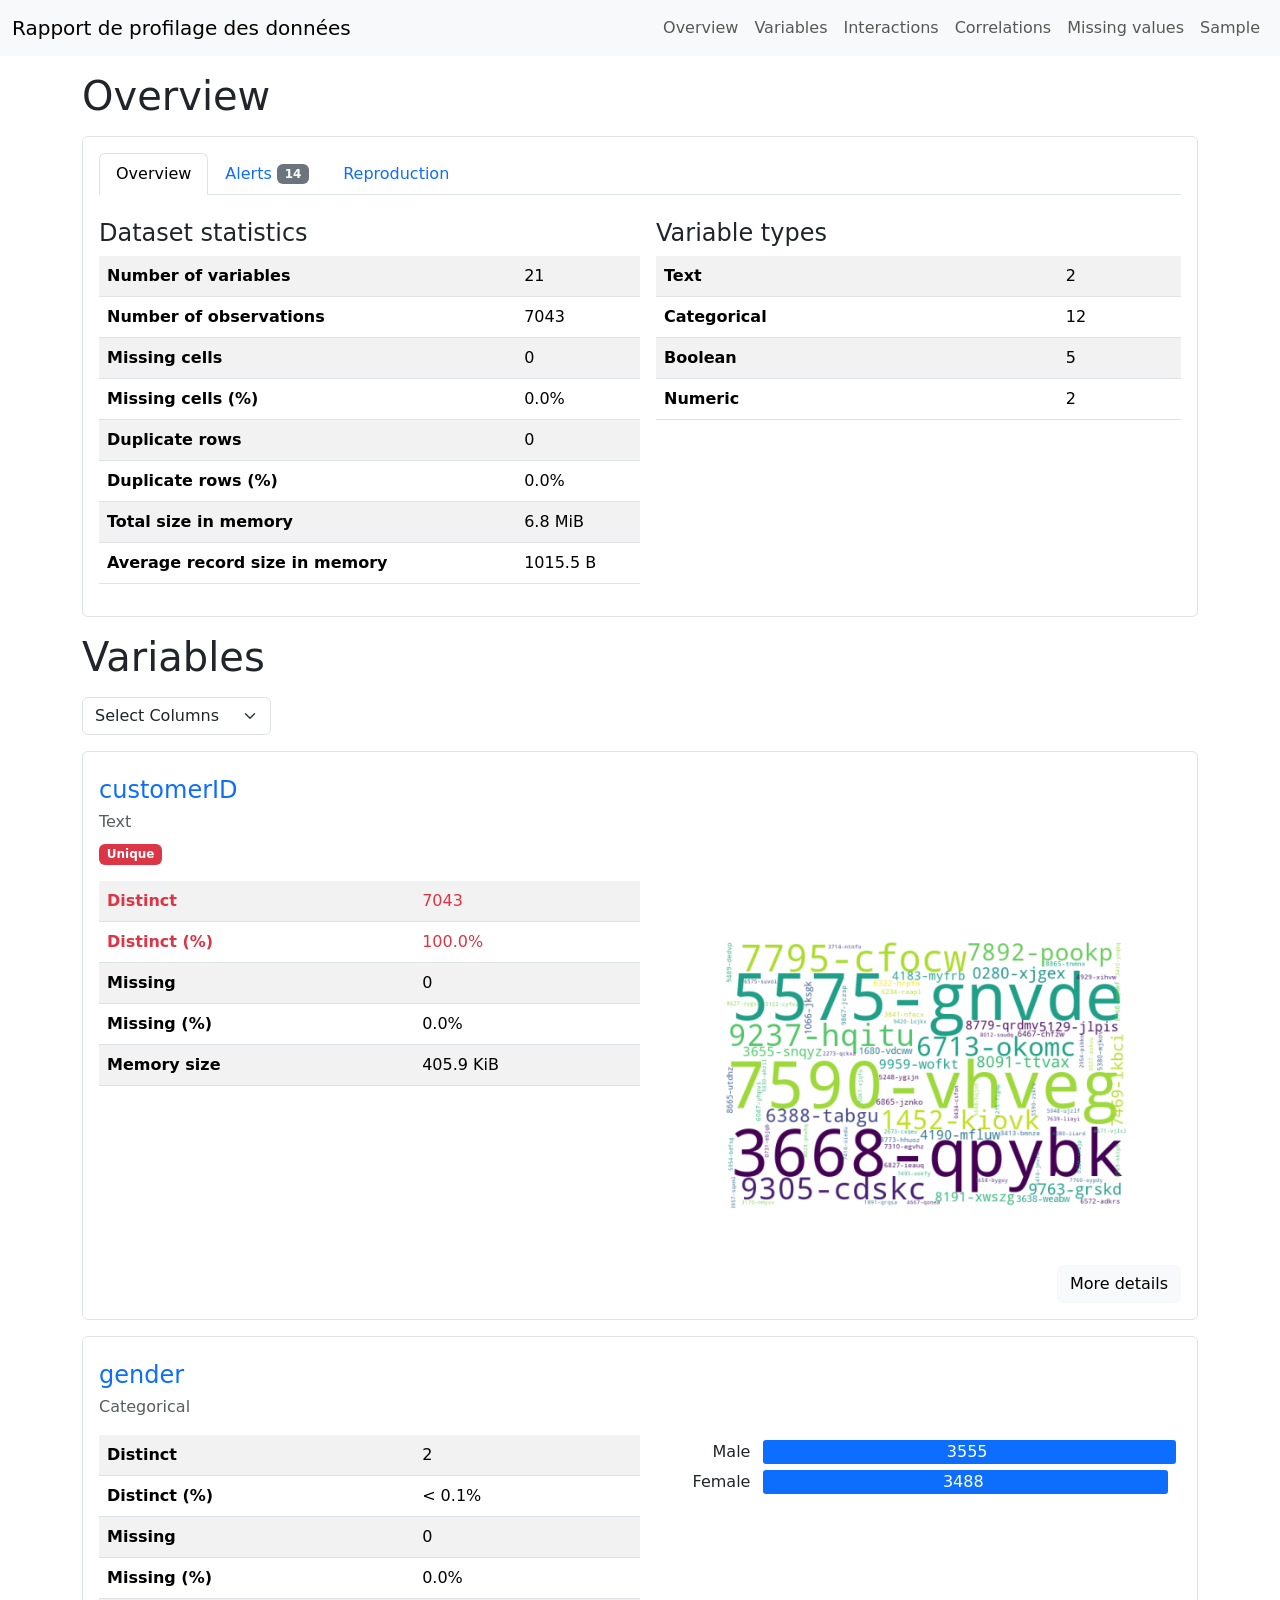
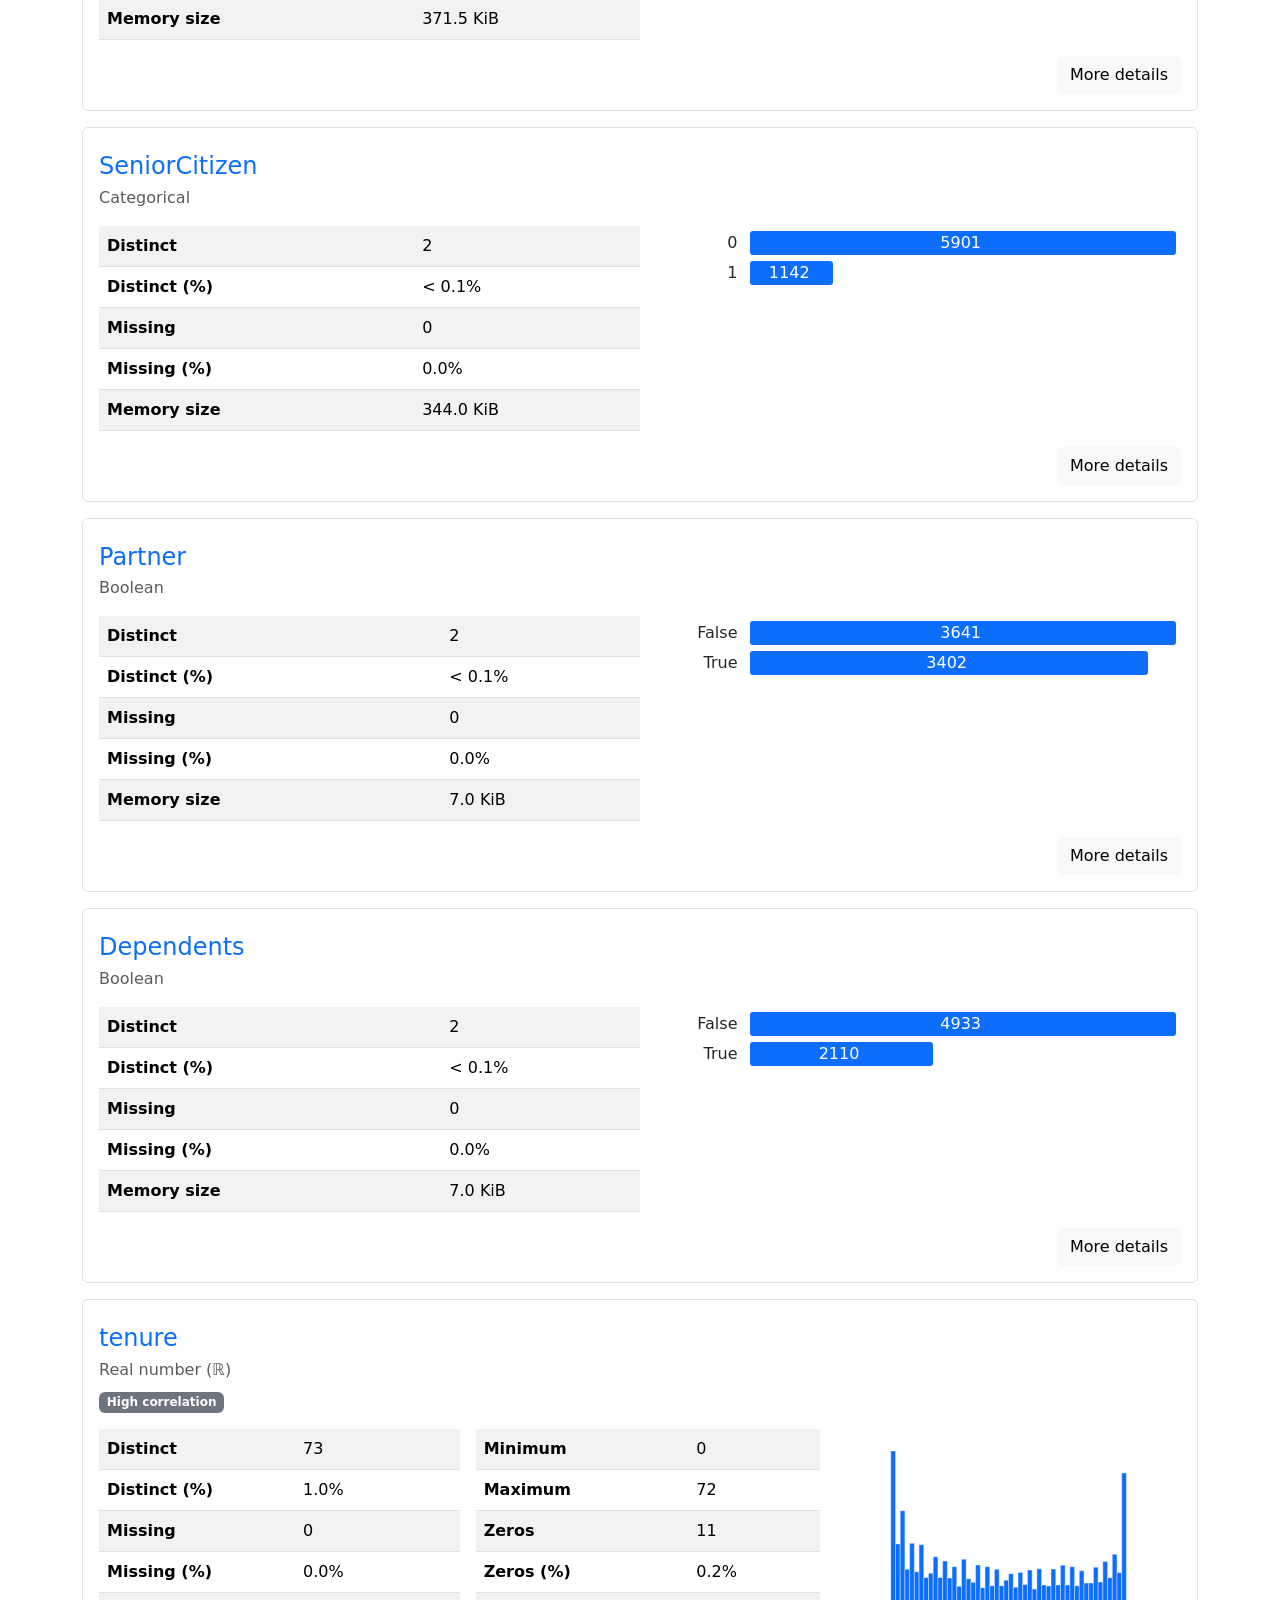
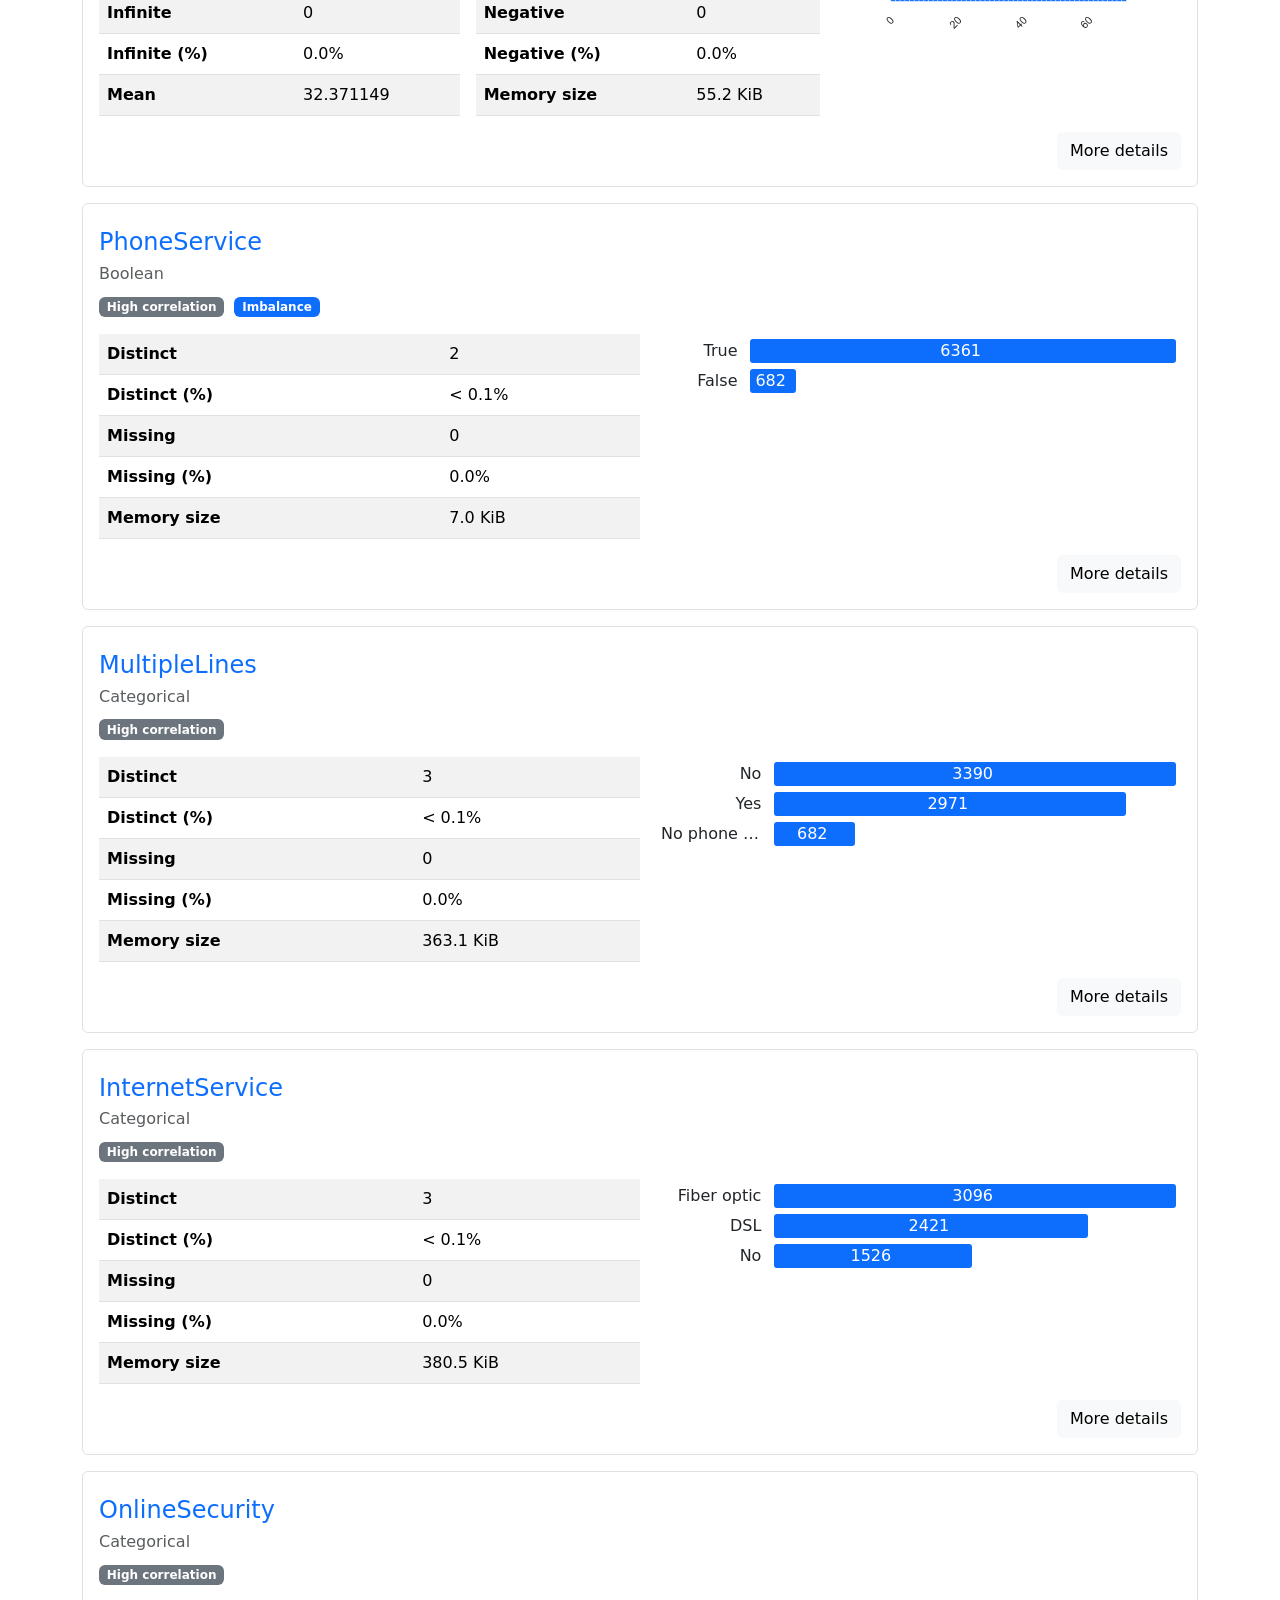
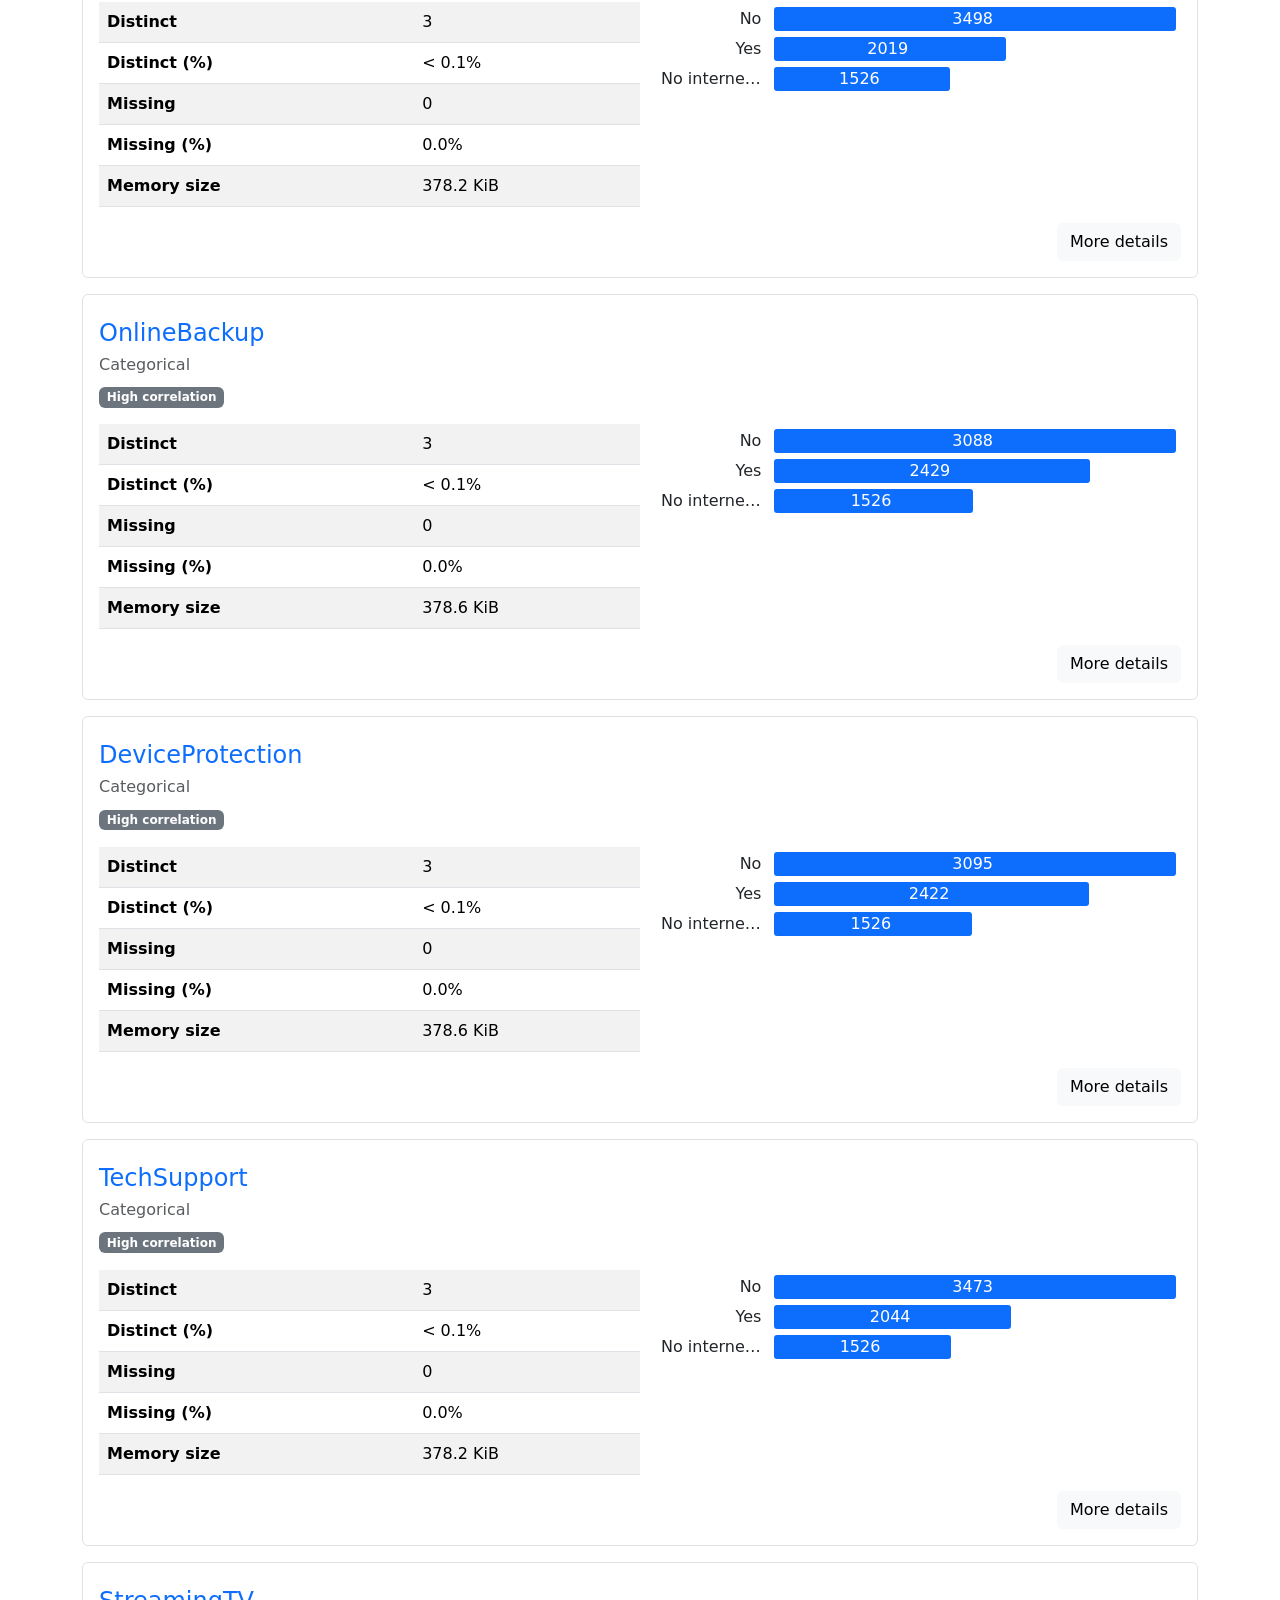
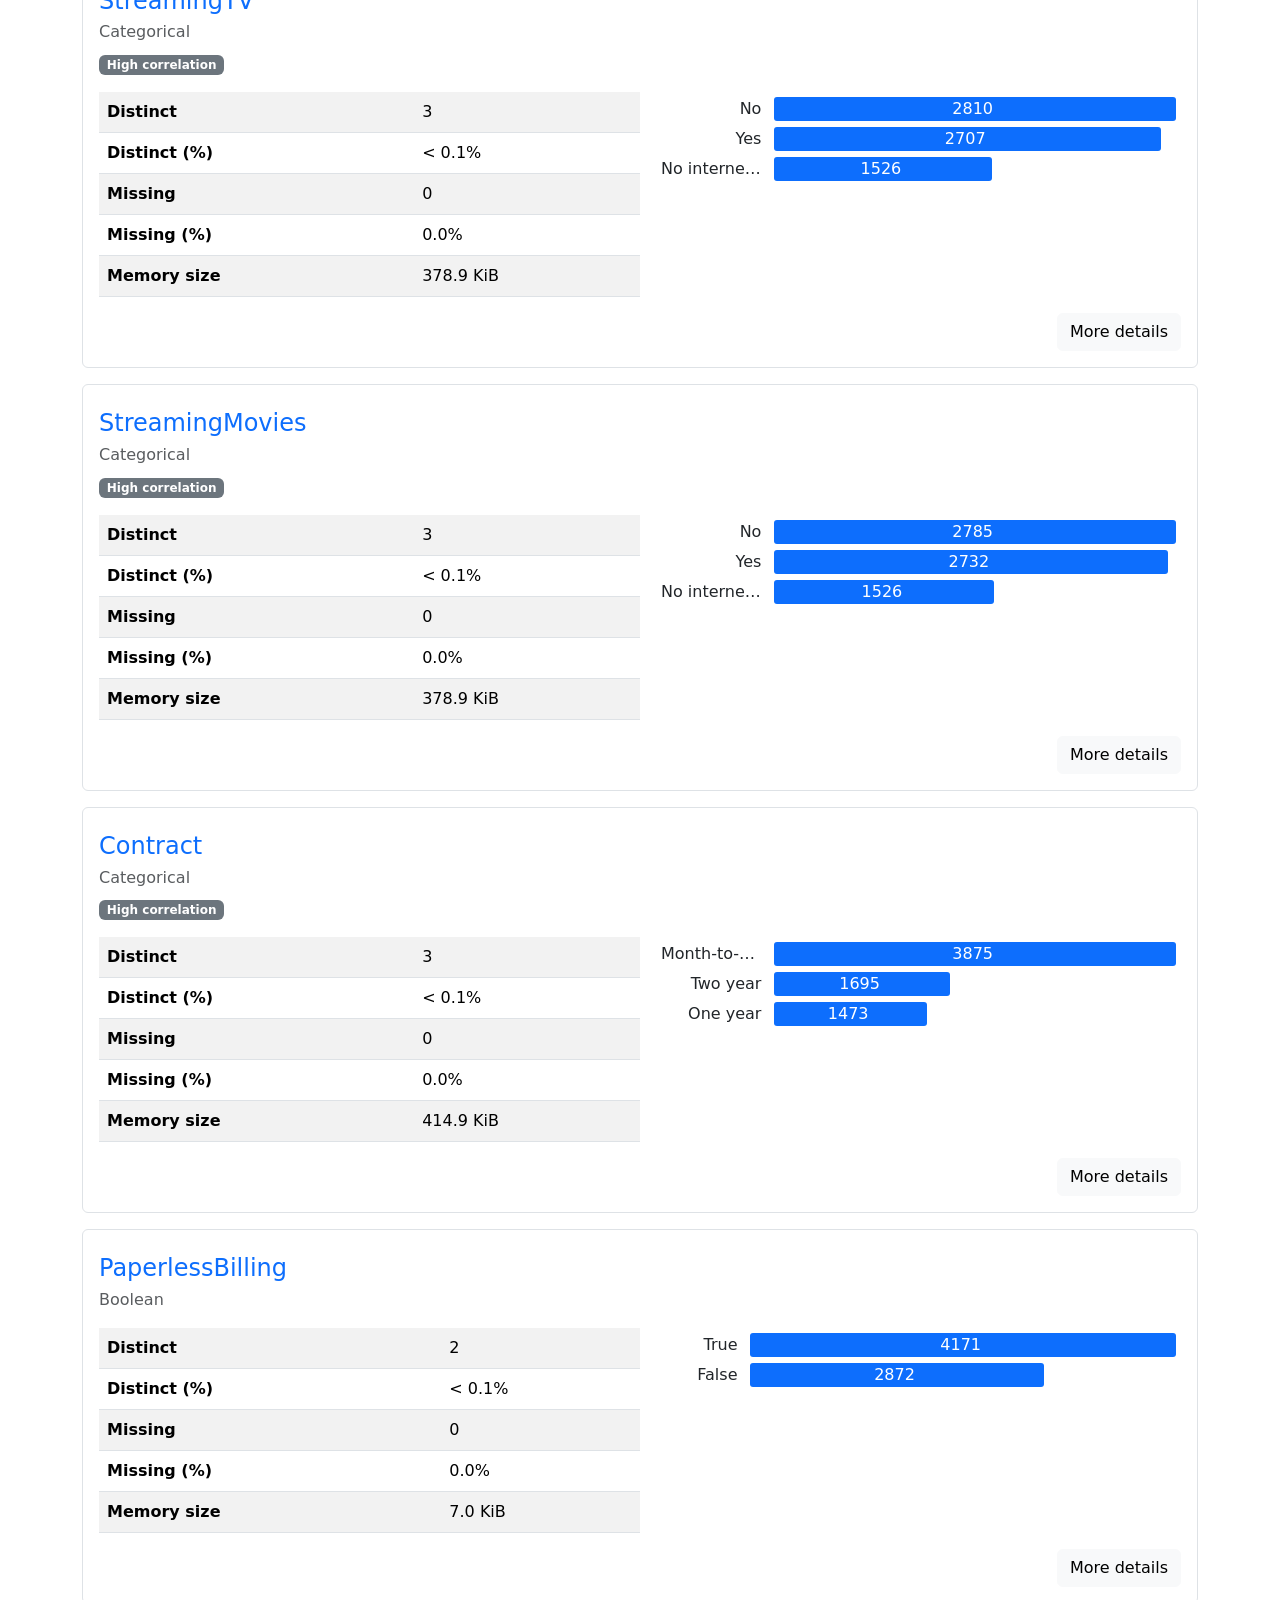
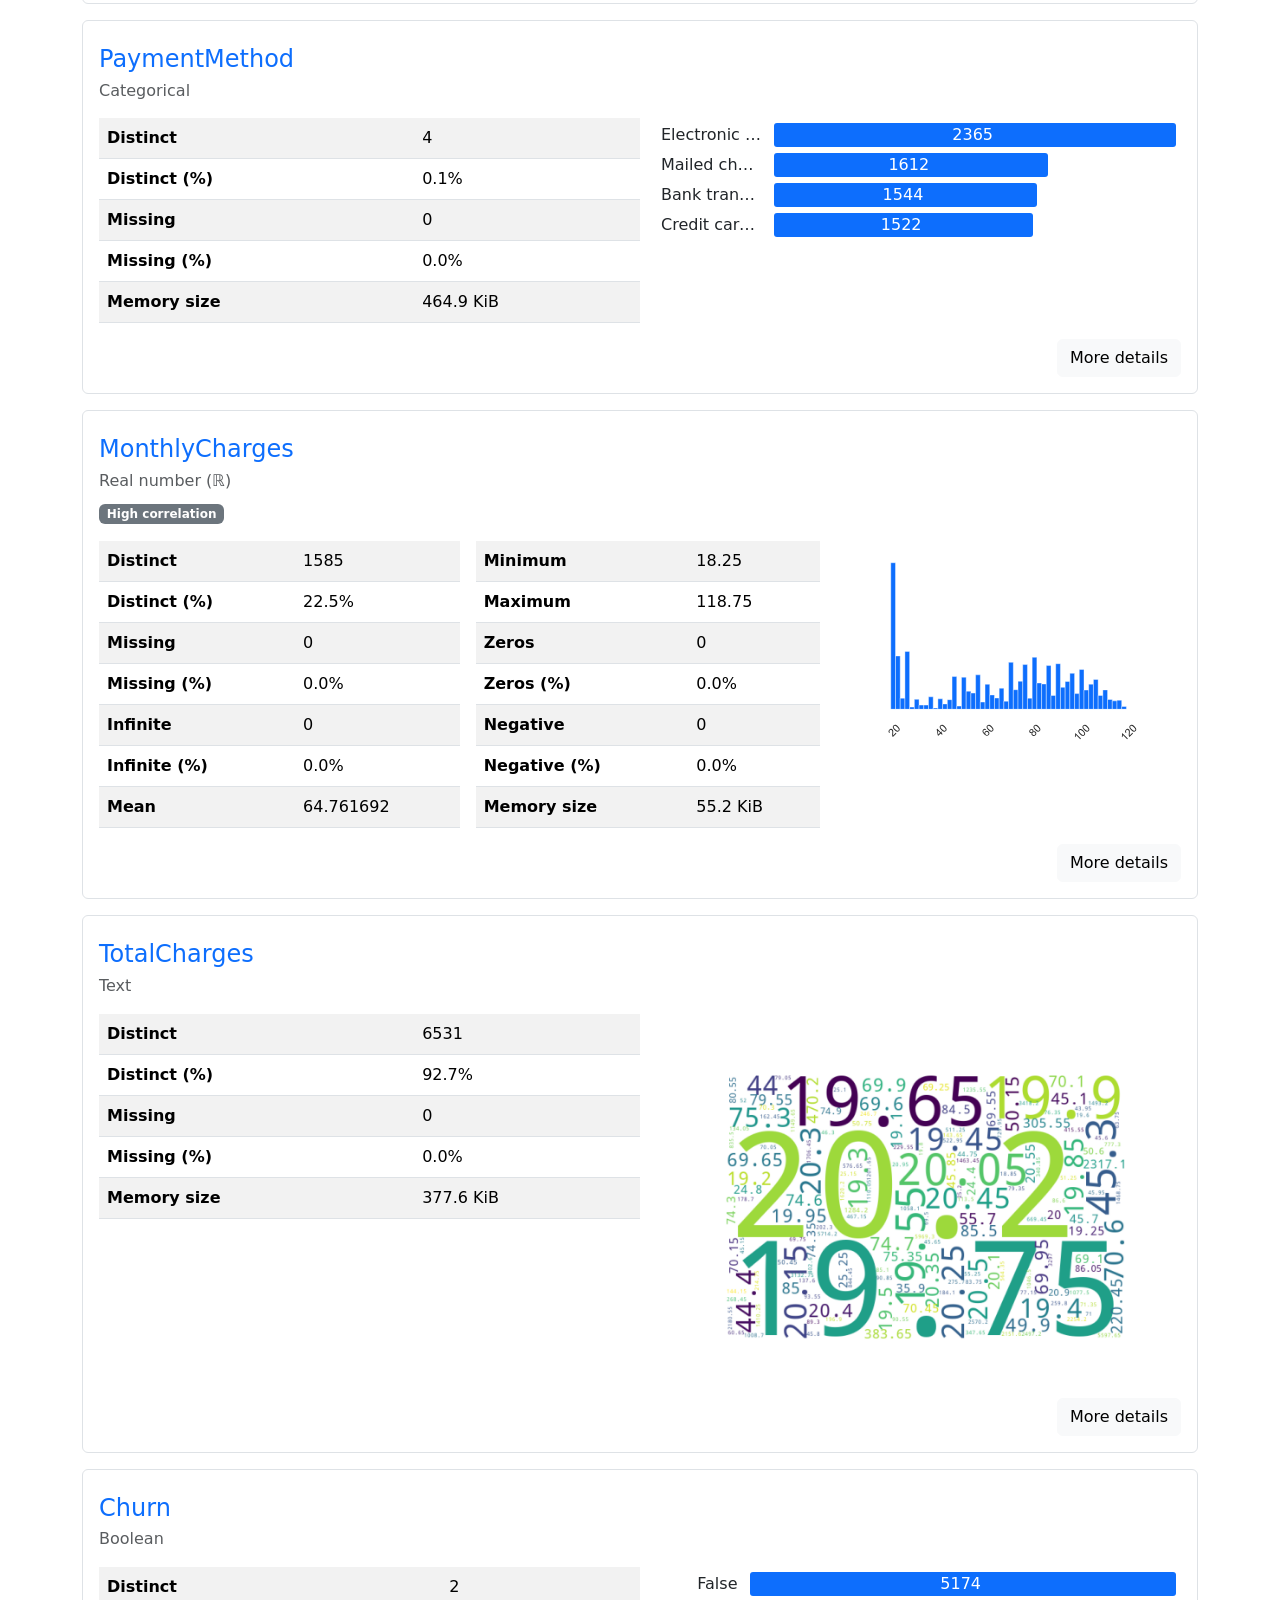
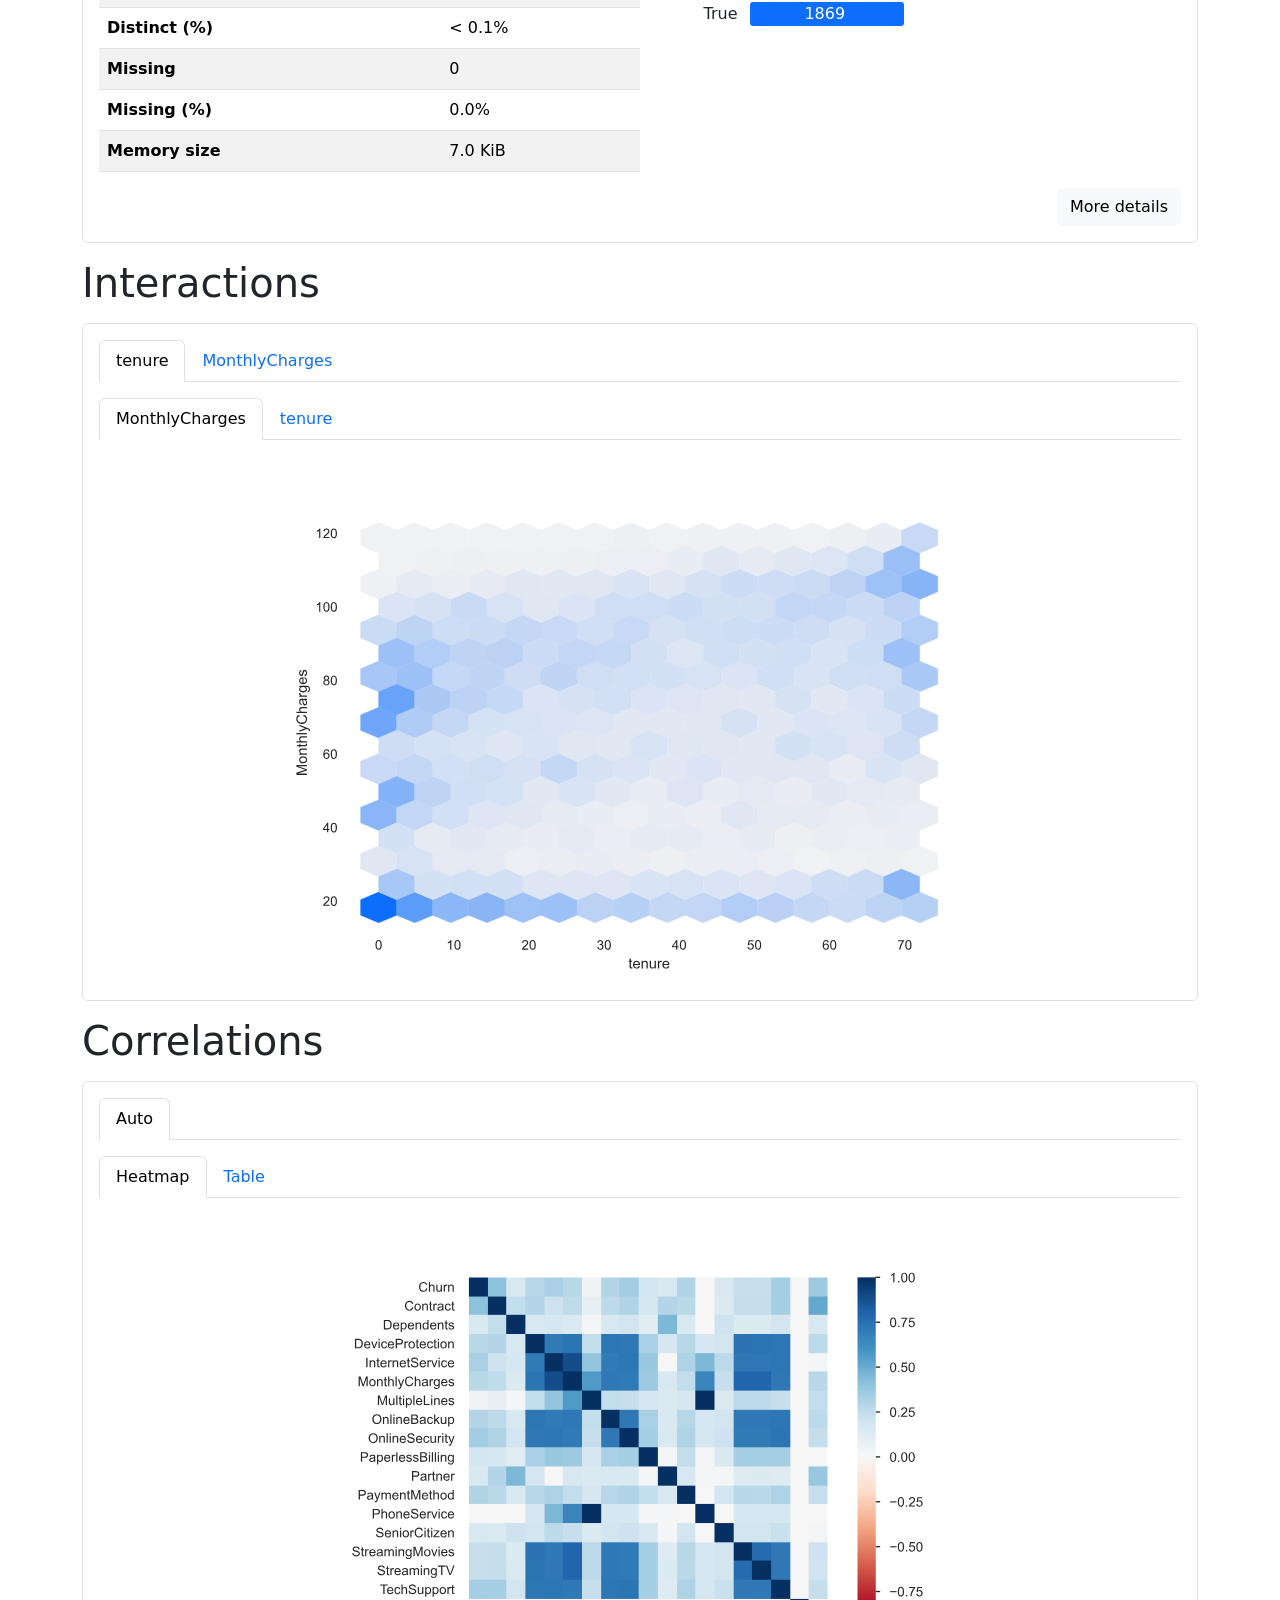
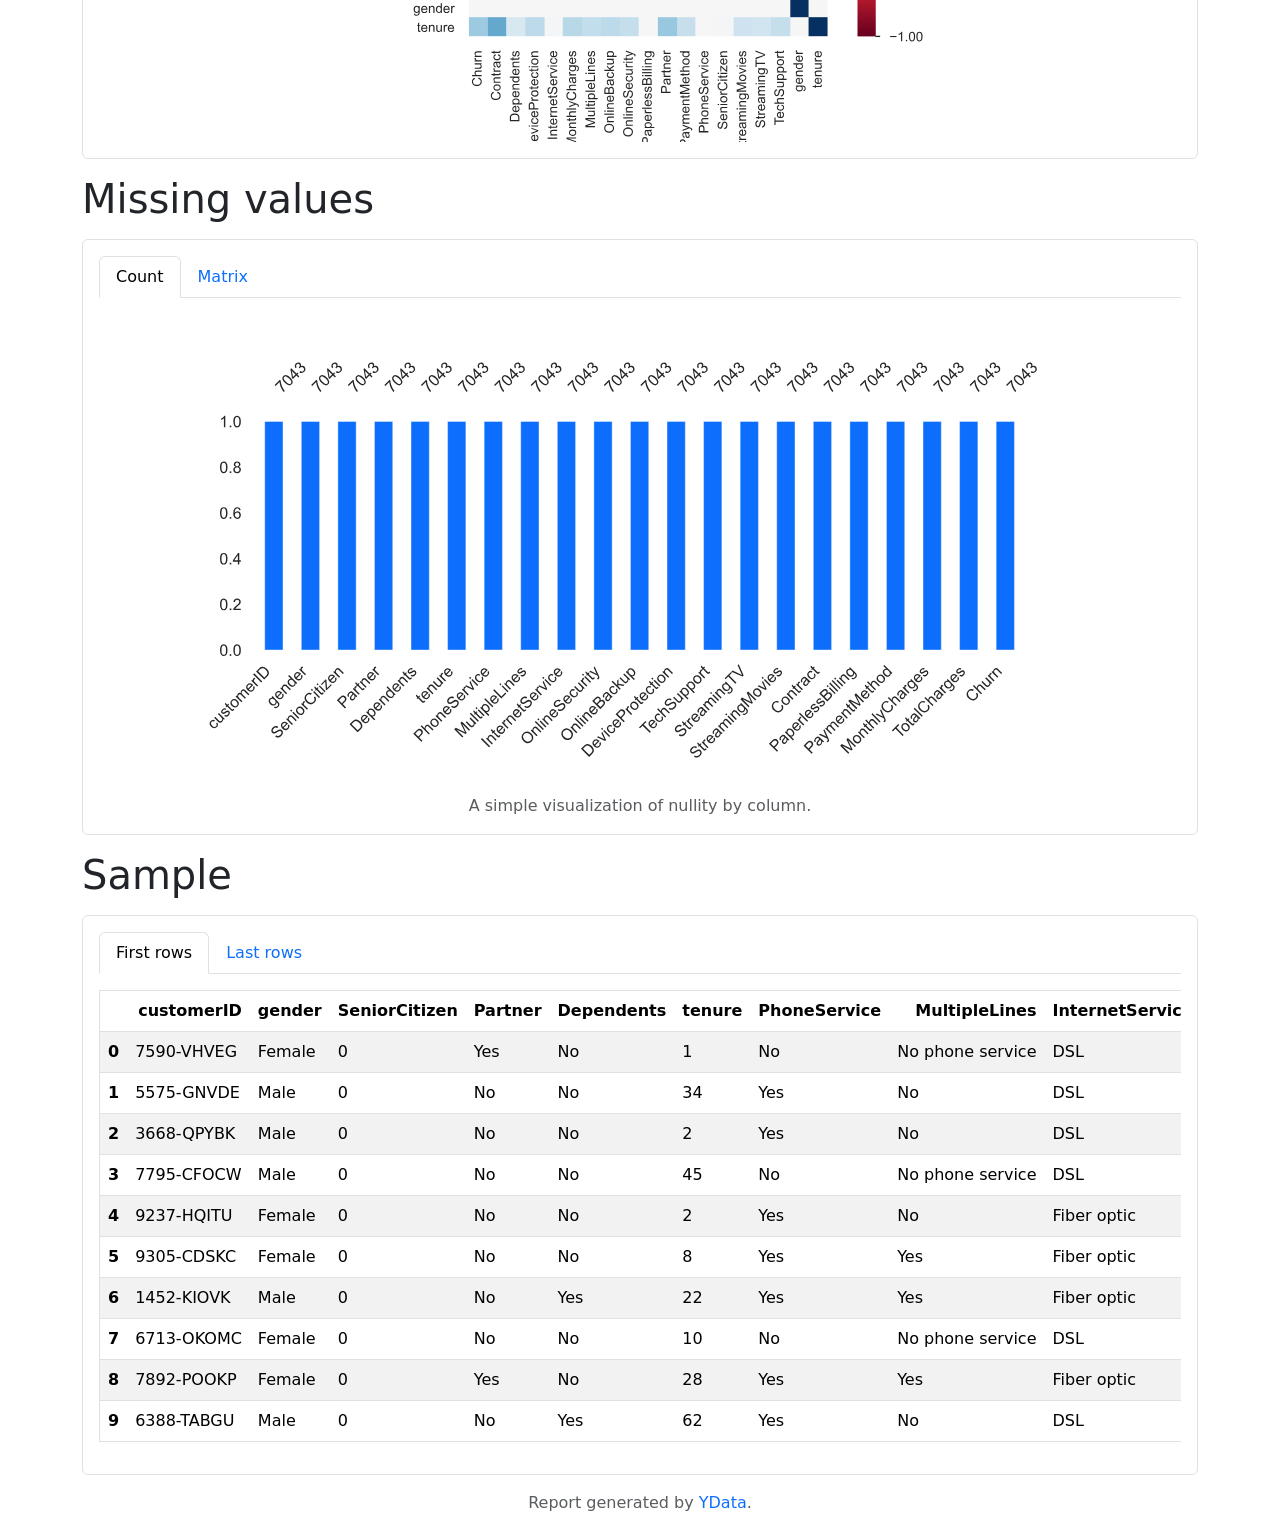
